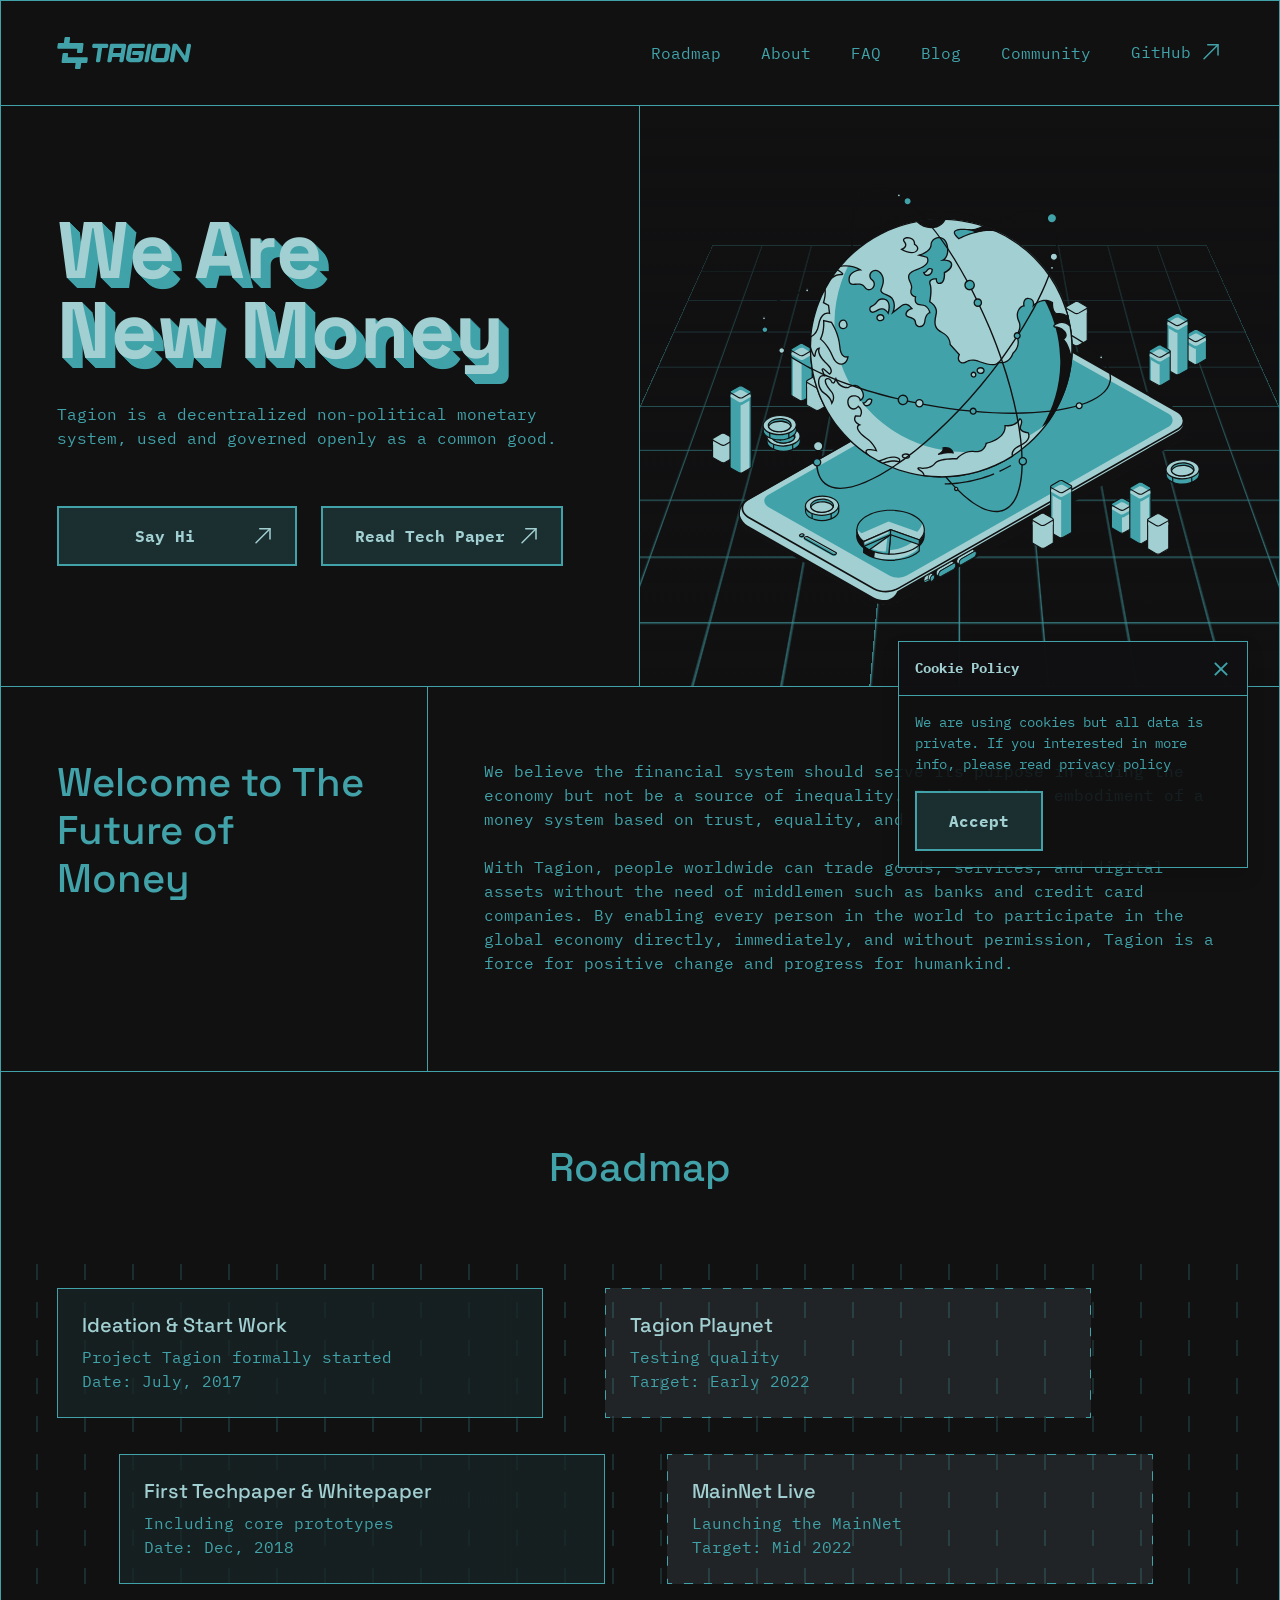
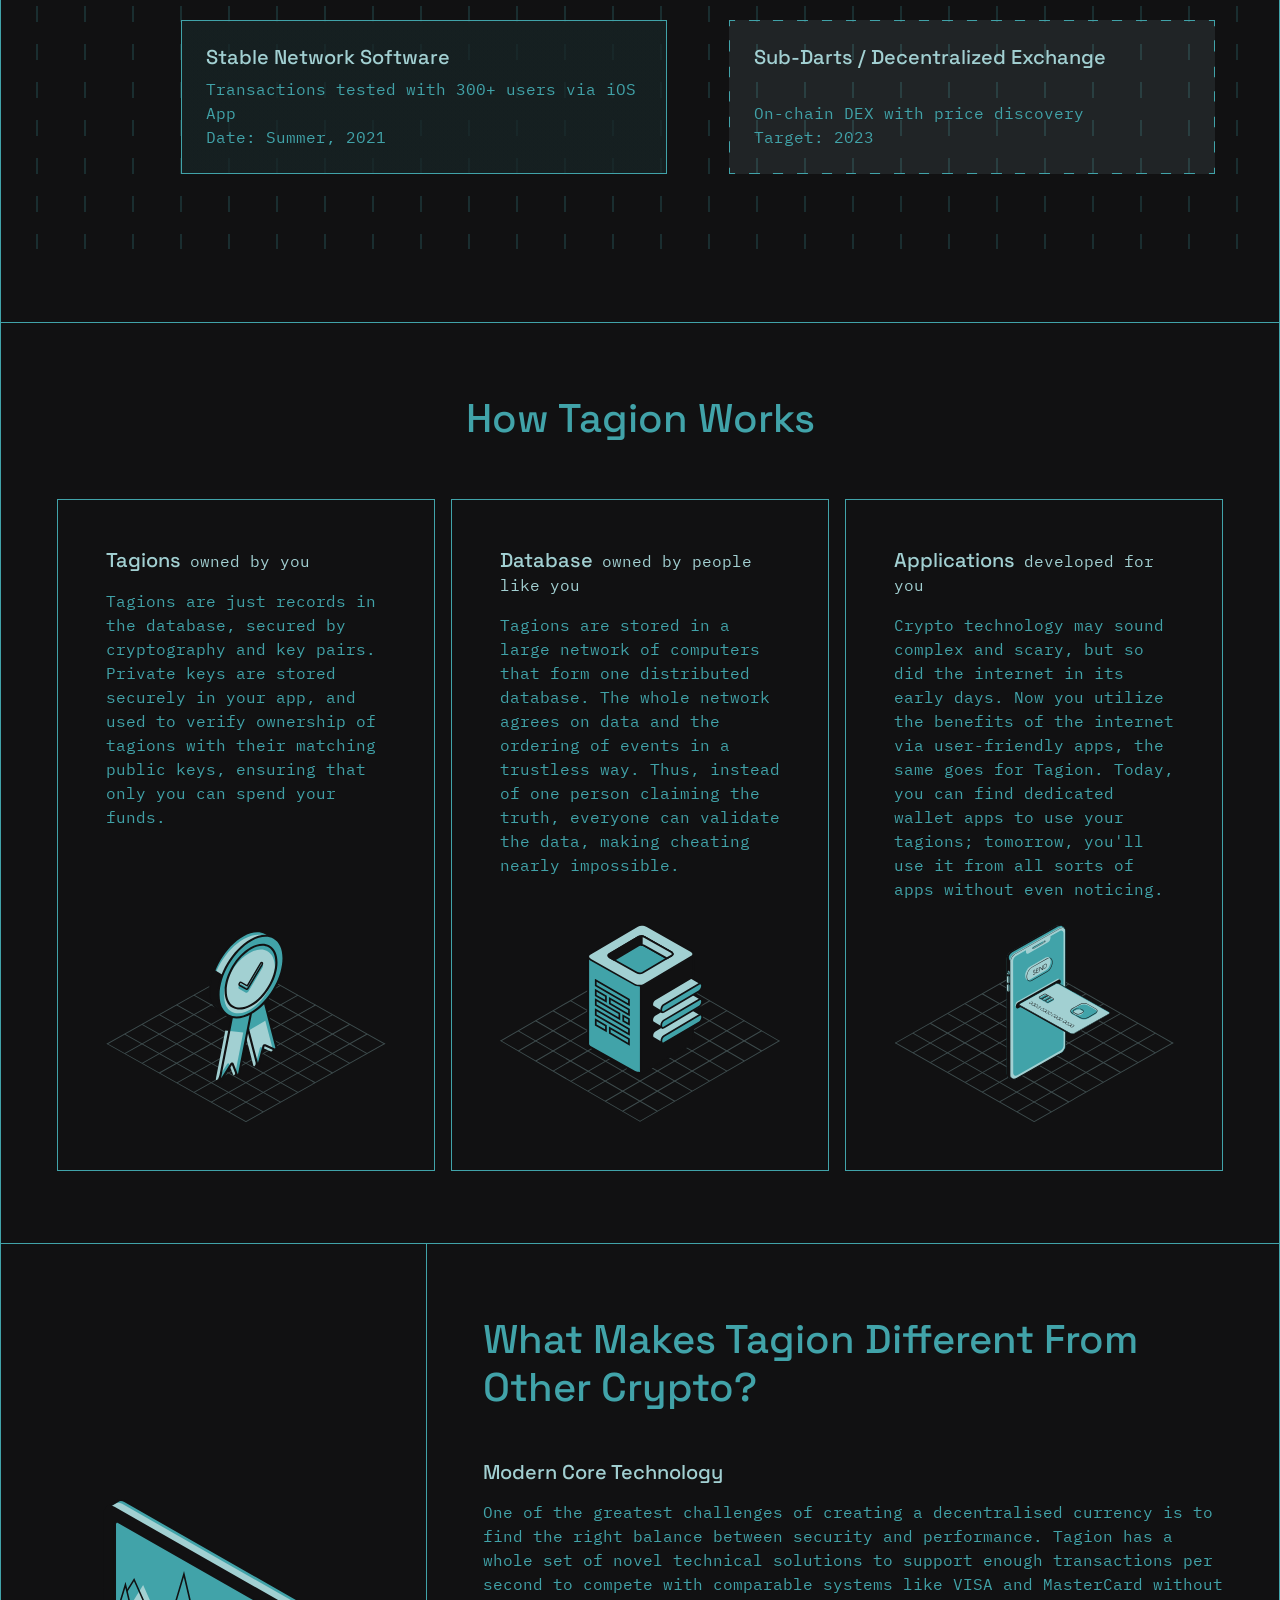
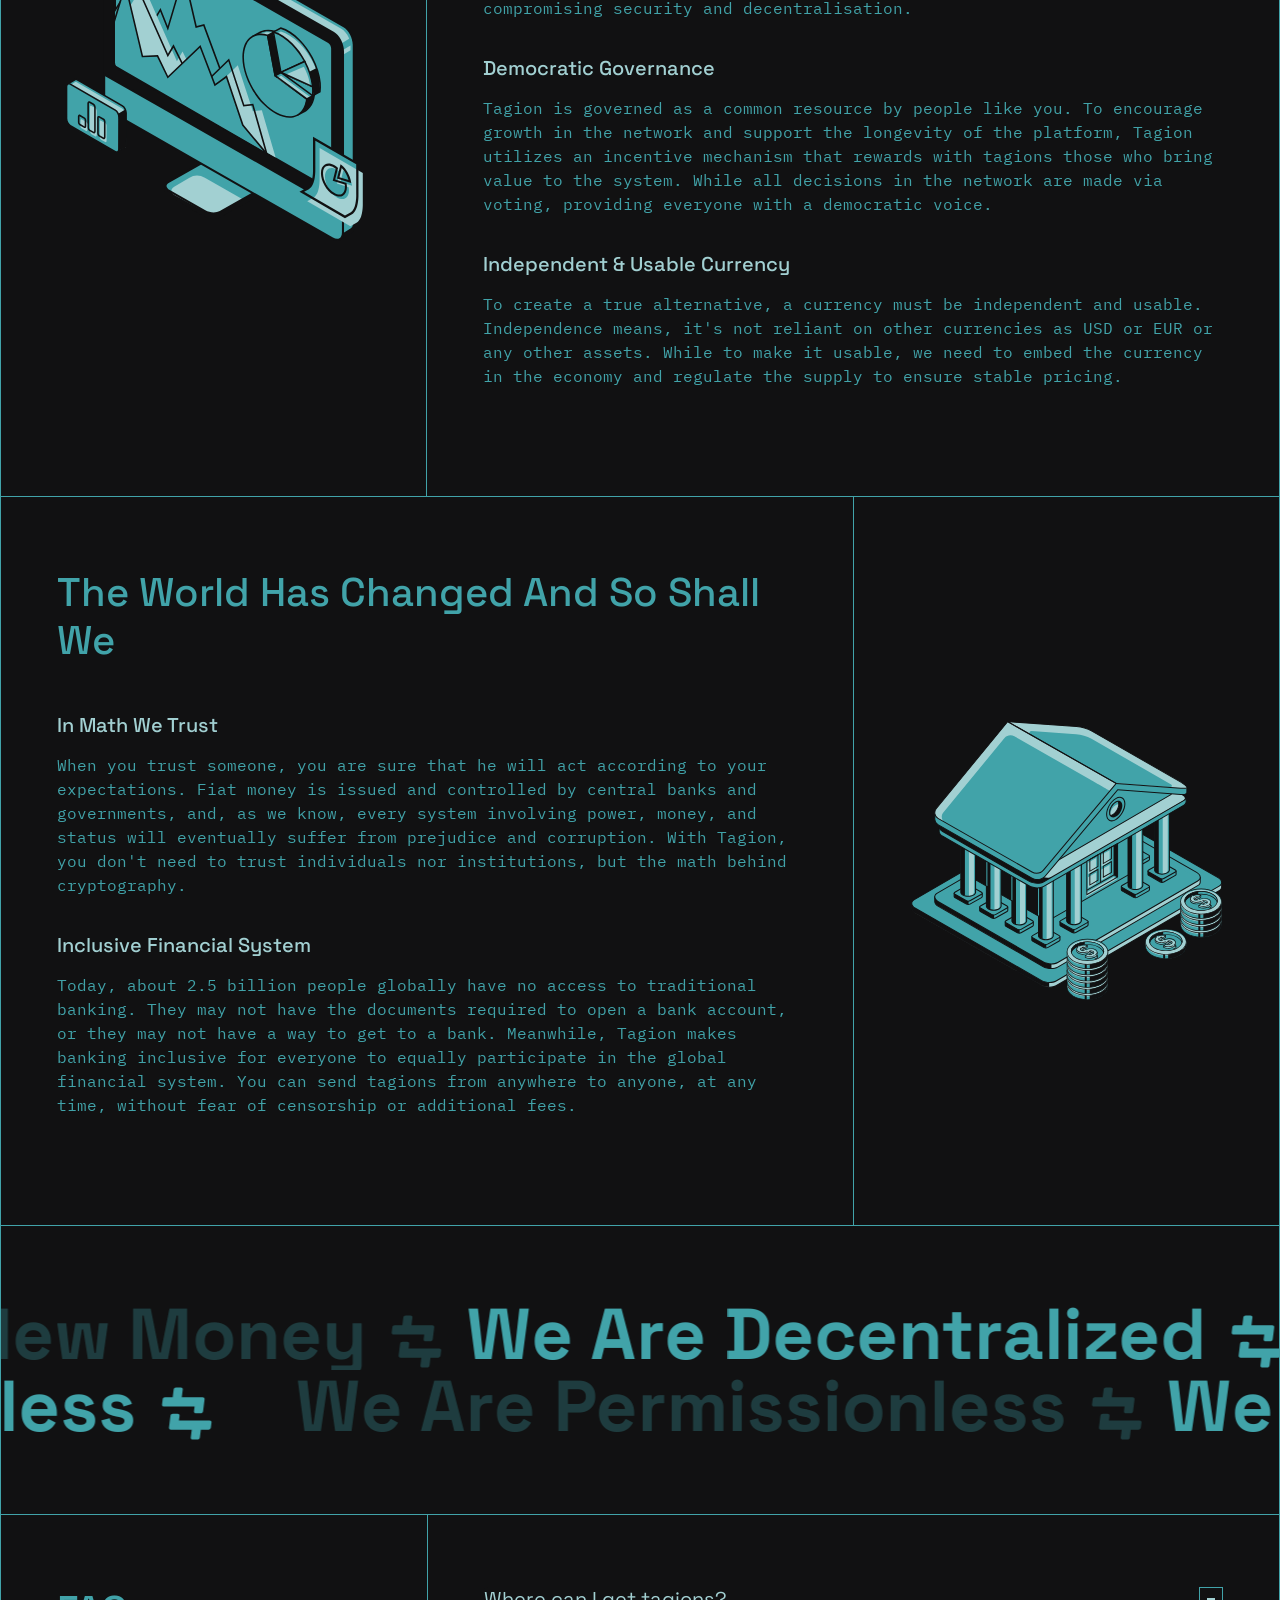
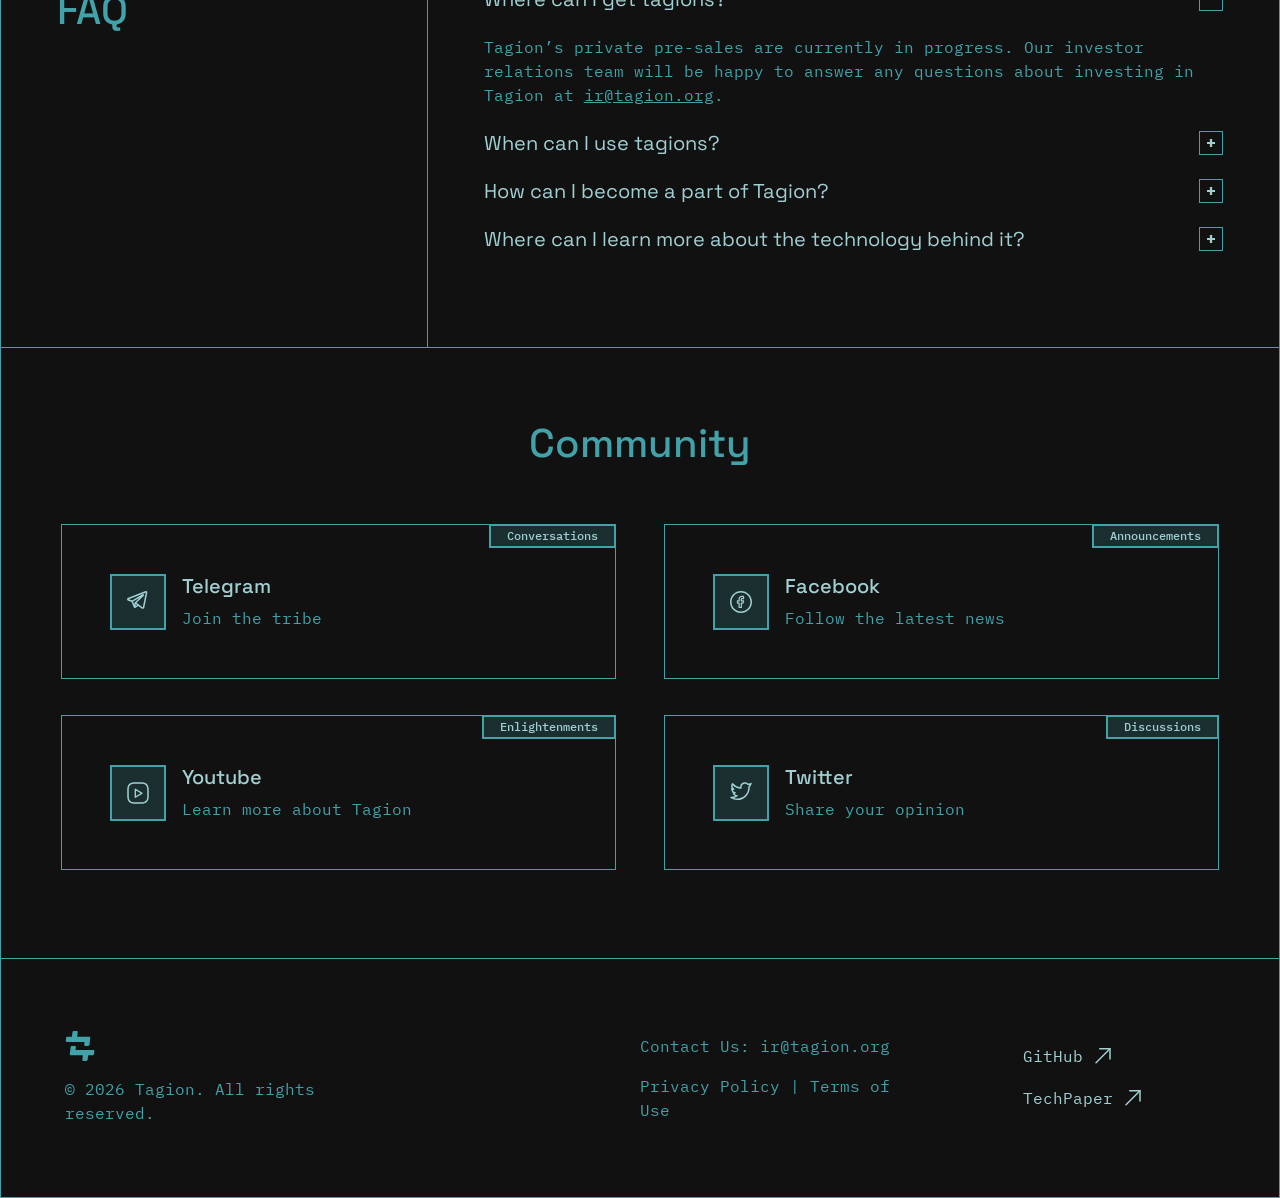
==== index.html @ bcb228c1 "Update from https://github.com/tagion/tagion.github.io/commit/4e1f845014f68c7692bc8d2ecfca20712d6c63" ====
<!DOCTYPE html><html lang="en"><head><meta charSet="utf-8"/><meta name="viewport" content="width=device-width"/><title>Tagion: the independent money system</title><meta name="description" content="Welcome to the future of money with Tagion - the monetary system, allowing you to participate in the global economy directly, immediately, and without special permission. This money system is decentralized, fast, non-political, and stable. Join Tagion to trade goods, services, and digital assets without the limitation of banks and credit card companies."/><meta property="og:title" content="Tagion: the independent money system"/><meta property="og:description" content="Welcome to the future of money with Tagion - the monetary system, allowing you to participate in the global economy directly, immediately, and without special permission. This money system is decentralized, fast, non-political, and stable. Join Tagion to trade goods, services, and digital assets without the limitation of banks and credit card companies."/><meta property="viewport" content="width=device-width, initial-scale=1"/><meta property="robots" content="index, follow"/><meta property="charSet" content="UTF-8"/><meta name="robots" content="index,follow"/><meta property="og:url" content="https://tagion.org"/><meta property="og:type" content="website"/><meta property="og:locale" content="en"/><meta property="og:site_name" content="Tagion"/><link rel="canonical" href="https://tagion.org"/><meta property="keywords" content="tagion, tagions, money, monetary system, decentralized, independent, community, economy, global, worldwide, non-political, common goods, fast, future, openly governed"/><meta property="author" content="Tagion"/><link rel="shortcut icon" href="/favicon.svg"/><link rel="apple-touch-icon" href="/apple-touch-icon.png"/><link rel="apple-touch-icon" sizes="57x57" href="/apple-touch-icon-57x57.png"/><link rel="apple-touch-icon" sizes="72x72" href="/apple-touch-icon-72x72.png"/><link rel="apple-touch-icon" sizes="76x76" href="/apple-touch-icon-76x76.png"/><link rel="apple-touch-icon" sizes="114x114" href="/apple-touch-icon-114x114.png"/><link rel="apple-touch-icon" sizes="120x120" href="/apple-touch-icon-120x120.png"/><link rel="apple-touch-icon" sizes="144x144" href="/apple-touch-icon-144x144.png"/><link rel="apple-touch-icon" sizes="152x152" href="/apple-touch-icon-152x152.png"/><link rel="apple-touch-icon" sizes="180x180" href="/apple-touch-icon-180x180.png"/><meta name="next-head-count" content="27"/><script src="https://cdn.usefathom.com/script.js" data-site="PXTICOGF" defer=""></script><link rel="preload" href="/_next/static/css/6ea706a3b9551c07.css" as="style"/><link rel="stylesheet" href="/_next/static/css/6ea706a3b9551c07.css" data-n-g=""/><noscript data-n-css=""></noscript><script defer="" nomodule="" src="/_next/static/chunks/polyfills-0d1b80a048d4787e.js"></script><script src="/_next/static/chunks/webpack-14e4ab9055e289e1.js" defer=""></script><script src="/_next/static/chunks/framework-5f4595e5518b5600.js" defer=""></script><script src="/_next/static/chunks/main-6255d92248f7f21e.js" defer=""></script><script src="/_next/static/chunks/pages/_app-a615e0106aaab48b.js" defer=""></script><script src="/_next/static/chunks/pages/index-327e7008f9632e23.js" defer=""></script><script src="/_next/static/zxliy7THdp3Iggrxg_-l_/_buildManifest.js" defer=""></script><script src="/_next/static/zxliy7THdp3Iggrxg_-l_/_ssgManifest.js" defer=""></script><style data-styled="" data-styled-version="5.3.5">.cGCnsG{-webkit-text-decoration:none;text-decoration:none;cursor:pointer;color:#41a3a9;-webkit-transition:color 0.25s ease;transition:color 0.25s ease;}/*!sc*/
.cGCnsG svg{-webkit-transition:color 0.2s ease;transition:color 0.2s ease;}/*!sc*/
.cGCnsG:hover{color:#A2D0D2;}/*!sc*/
.cGCnsG:hover svg{color:#DCFDFF;}/*!sc*/
.gxVfJM{-webkit-text-decoration:none;text-decoration:none;cursor:pointer;color:#A2D0D2;-webkit-transition:color 0.25s ease;transition:color 0.25s ease;}/*!sc*/
.gxVfJM svg{-webkit-transition:color 0.2s ease;transition:color 0.2s ease;}/*!sc*/
.gxVfJM:hover{color:#DCFDFF;}/*!sc*/
.gxVfJM:hover svg{color:#DCFDFF;}/*!sc*/
data-styled.g1[id="Link-sc-raa0i4-0"]{content:"cGCnsG,gxVfJM,"}/*!sc*/
.fyYaao{width:3.5rem;height:3.5rem;border:2px solid #41a3a9;background:linear-gradient(0deg,rgba(65,163,169,0.2),rgba(65,163,169,0.2)),linear-gradient(0deg,#111112,#111112);-webkit-flex-shrink:0;-ms-flex-negative:0;flex-shrink:0;}/*!sc*/
.fyYaao svg{width:22px;height:22px;position:absolute;top:50%;left:50%;-webkit-transform:translateX(-50%) translateY(-50%);-ms-transform:translateX(-50%) translateY(-50%);transform:translateX(-50%) translateY(-50%);}/*!sc*/
data-styled.g2[id="Container-sc-cfbvxg-0"]{content:"fyYaao,"}/*!sc*/
.jDhhKa{padding-right:3.5rem;}/*!sc*/
data-styled.g4[id="Button-sc-1h0b0el-0"]{content:"jDhhKa,"}/*!sc*/
.csIWgB{position:absolute;top:50%;right:20px;-webkit-transform:translateY(-50%);-ms-transform:translateY(-50%);transform:translateY(-50%);}/*!sc*/
data-styled.g5[id="Icon-sc-1h0b0el-1"]{content:"csIWgB,"}/*!sc*/
.bSRkJE{width:auto;height:32px;}/*!sc*/
.bSRkJE svg{width:135px;height:32px;}/*!sc*/
@media (min-width:1024px){.bSRkJE{width:auto height:40px;}}/*!sc*/
data-styled.g6[id="Container-sc-znw1nx-0"]{content:"bSRkJE,"}/*!sc*/
.OqSnT{border-image:url([data-uri]) 3 / 1px round;background:rgba(162,208,210,0.1);}/*!sc*/
data-styled.g7[id="Card-sc-ybq107-0"]{content:"hxlecB,OqSnT,"}/*!sc*/
.hihLPv{background:transparent;}/*!sc*/
.hihLPv:hover{background:rgba(162,208,210,0.1);}/*!sc*/
data-styled.g8[id="FeatureCard-sc-1aap8i-0"]{content:"hihLPv,"}/*!sc*/
.gxMDGh h4{display:inline;}/*!sc*/
.gxMDGh mark{font-weight:400;margin-left:6px;}/*!sc*/
data-styled.g9[id="TextContainer-sc-1aap8i-1"]{content:"gxMDGh,"}/*!sc*/
.eOnEGy{-webkit-flex:1 0 auto;-ms-flex:1 0 auto;flex:1 0 auto;}/*!sc*/
data-styled.g10[id="Content-sc-1aap8i-2"]{content:"eOnEGy,"}/*!sc*/
.jOEESd{background:transparent;height:105px;}/*!sc*/
@media (min-width:1024px){.jOEESd{height:155px;}}/*!sc*/
data-styled.g13[id="Card-sc-1e62e6d-0"]{content:"jOEESd,"}/*!sc*/
.deNjJo:hover .card{background:rgba(162,208,210,0.1);}/*!sc*/
data-styled.g14[id="Link-sc-1e62e6d-1"]{content:"deNjJo,"}/*!sc*/
.eRWiaF{position:absolute;top:-1px;right:-1px;}/*!sc*/
data-styled.g15[id="Badge-sc-1e62e6d-2"]{content:"eRWiaF,"}/*!sc*/
.lgDEXa{float:right;}/*!sc*/
data-styled.g16[id="TextContainer-sc-1e62e6d-3"]{content:"lgDEXa,"}/*!sc*/
.GJGkf{width:18px;height:14px;-webkit-transition:.5s ease;transition:.5s ease;cursor:pointer;}/*!sc*/
.GJGkf.opened span:nth-child(1){top:6px;-webkit-transform:rotate(135deg);-ms-transform:rotate(135deg);transform:rotate(135deg);}/*!sc*/
.GJGkf.opened span:nth-child(2){opacity:0;left:-30px;}/*!sc*/
.GJGkf.opened span:nth-child(3){top:6px;-webkit-transform:rotate(-135deg);-ms-transform:rotate(-135deg);transform:rotate(-135deg);}/*!sc*/
.GJGkf span{position:absolute;display:block;width:100%;height:2px;background:#41a3a9;border-radius:2px;opacity:1;left:0;-webkit-transition:.25s ease;transition:.25s ease;}/*!sc*/
.GJGkf span:nth-child(1){top:0;}/*!sc*/
.GJGkf span:nth-child(2){top:6px;}/*!sc*/
.GJGkf span:nth-child(3){top:12px;}/*!sc*/
data-styled.g17[id="Burger-sc-1l9e055-0"]{content:"GJGkf,"}/*!sc*/
.jSjHsd{width:100%;height:auto;position:relative;display:-webkit-box;display:-webkit-flex;display:-ms-flexbox;display:flex;-webkit-box-pack:center;-webkit-justify-content:center;-ms-flex-pack:center;justify-content:center;-webkit-align-items:center;-webkit-box-align:center;-ms-flex-align:center;align-items:center;overflow:hidden;}/*!sc*/
.jSjHsd img{width:auto;height:auto;min-width:100%;min-height:100%;}/*!sc*/
data-styled.g18[id="Container-sc-3qzi82-0"]{content:"jSjHsd,"}/*!sc*/
.fplpcB{background:url('/images/phone-planet.svg') no-repeat 50% 50% / cover;width:100%;height:100%;top:0;left:0;position:absolute;}/*!sc*/
.fplpcB:nth-child(n + 2){opacity:0;-webkit-animation-duration:4s;animation-duration:4s;-webkit-animation-delay:2s;animation-delay:2s;-webkit-animation-timing-function:linear;animation-timing-function:linear;-webkit-animation-iteration-count:infinite;animation-iteration-count:infinite;}/*!sc*/
.fplpcB:nth-child(2){background-color:transparent;background-blend-mode:normal;-webkit-animation-name:glitch-anim-2;animation-name:glitch-anim-2;}/*!sc*/
.fplpcB:nth-child(2){background-color:transparent;background-blend-mode:normal;-webkit-animation-name:glitch-anim-3;animation-name:glitch-anim-3;}/*!sc*/
.fplpcB:nth-child(4){background-color:transparent;background-blend-mode:normal;-webkit-animation-name:glitch-anim-4;animation-name:glitch-anim-4;}/*!sc*/
.fplpcB:nth-child(5){background-color:#111112;background-blend-mode:overlay;-webkit-animation-name:glitch-anim-flash;animation-name:glitch-anim-flash;}/*!sc*/
@-webkit-keyframes glitch-anim-flash{0%,5%{opacity:0.2;-webkit-transform:translate3d(10px,100vh,0);-ms-transform:translate3d(10px,100vh,0);transform:translate3d(10px,100vh,0);}5.5%,100%{opacity:0;-webkit-transform:translate3d(0,0,0);-ms-transform:translate3d(0,0,0);transform:translate3d(0,0,0);}}/*!sc*/
@keyframes glitch-anim-flash{0%,5%{opacity:0.2;-webkit-transform:translate3d(10px,100vh,0);-ms-transform:translate3d(10px,100vh,0);transform:translate3d(10px,100vh,0);}5.5%,100%{opacity:0;-webkit-transform:translate3d(0,0,0);-ms-transform:translate3d(0,0,0);transform:translate3d(0,0,0);}}/*!sc*/
@-webkit-keyframes glitch-anim-2{0%{opacity:1;-webkit-transform:translate3d(10px,0,0);-ms-transform:translate3d(10px,0,0);transform:translate3d(10px,0,0);-webkit-clip-path:polygon(0 2%,100% 2%,100% 5%,0 5%);-webkit-clip-path:polygon(0 2%,100% 2%,100% 5%,0 5%);clip-path:polygon(0 2%,100% 2%,100% 5%,0 5%);}2%{-webkit-clip-path:polygon(0 15%,100% 15%,100% 15%,0 15%);-webkit-clip-path:polygon(0 15%,100% 15%,100% 15%,0 15%);clip-path:polygon(0 15%,100% 15%,100% 15%,0 15%);}4%{-webkit-clip-path:polygon(0 10%,100% 10%,100% 20%,0 20%);-webkit-clip-path:polygon(0 10%,100% 10%,100% 20%,0 20%);clip-path:polygon(0 10%,100% 10%,100% 20%,0 20%);}6%{-webkit-clip-path:polygon(0 1%,100% 1%,100% 2%,0 2%);-webkit-clip-path:polygon(0 1%,100% 1%,100% 2%,0 2%);clip-path:polygon(0 1%,100% 1%,100% 2%,0 2%);}8%{-webkit-clip-path:polygon(0 33%,100% 33%,100% 33%,0 33%);-webkit-clip-path:polygon(0 33%,100% 33%,100% 33%,0 33%);clip-path:polygon(0 33%,100% 33%,100% 33%,0 33%);}10%{-webkit-clip-path:polygon(0 44%,100% 44%,100% 44%,0 44%);-webkit-clip-path:polygon(0 44%,100% 44%,100% 44%,0 44%);clip-path:polygon(0 44%,100% 44%,100% 44%,0 44%);}12%{-webkit-clip-path:polygon(0 50%,100% 50%,100% 20%,0 20%);-webkit-clip-path:polygon(0 50%,100% 50%,100% 20%,0 20%);clip-path:polygon(0 50%,100% 50%,100% 20%,0 20%);}14%{-webkit-clip-path:polygon(0 70%,100% 70%,100% 70%,0 70%);-webkit-clip-path:polygon(0 70%,100% 70%,100% 70%,0 70%);clip-path:polygon(0 70%,100% 70%,100% 70%,0 70%);}16%{-webkit-clip-path:polygon(0 80%,100% 80%,100% 80%,0 80%);-webkit-clip-path:polygon(0 80%,100% 80%,100% 80%,0 80%);clip-path:polygon(0 80%,100% 80%,100% 80%,0 80%);}18%{-webkit-clip-path:polygon(0 50%,100% 50%,100% 55%,0 55%);-webkit-clip-path:polygon(0 50%,100% 50%,100% 55%,0 55%);clip-path:polygon(0 50%,100% 50%,100% 55%,0 55%);}20%{-webkit-clip-path:polygon(0 70%,100% 70%,100% 80%,0 80%);-webkit-clip-path:polygon(0 70%,100% 70%,100% 80%,0 80%);clip-path:polygon(0 70%,100% 70%,100% 80%,0 80%);}21.9%{opacity:1;-webkit-transform:translate3d(10px,0,0);-ms-transform:translate3d(10px,0,0);transform:translate3d(10px,0,0);}22%,100%{opacity:0;-webkit-transform:translate3d(0,0,0);-ms-transform:translate3d(0,0,0);transform:translate3d(0,0,0);-webkit-clip-path:polygon(0 0,0 0,0 0,0 0);-webkit-clip-path:polygon(0 0,0 0,0 0,0 0);clip-path:polygon(0 0,0 0,0 0,0 0);}}/*!sc*/
@keyframes glitch-anim-2{0%{opacity:1;-webkit-transform:translate3d(10px,0,0);-ms-transform:translate3d(10px,0,0);transform:translate3d(10px,0,0);-webkit-clip-path:polygon(0 2%,100% 2%,100% 5%,0 5%);-webkit-clip-path:polygon(0 2%,100% 2%,100% 5%,0 5%);clip-path:polygon(0 2%,100% 2%,100% 5%,0 5%);}2%{-webkit-clip-path:polygon(0 15%,100% 15%,100% 15%,0 15%);-webkit-clip-path:polygon(0 15%,100% 15%,100% 15%,0 15%);clip-path:polygon(0 15%,100% 15%,100% 15%,0 15%);}4%{-webkit-clip-path:polygon(0 10%,100% 10%,100% 20%,0 20%);-webkit-clip-path:polygon(0 10%,100% 10%,100% 20%,0 20%);clip-path:polygon(0 10%,100% 10%,100% 20%,0 20%);}6%{-webkit-clip-path:polygon(0 1%,100% 1%,100% 2%,0 2%);-webkit-clip-path:polygon(0 1%,100% 1%,100% 2%,0 2%);clip-path:polygon(0 1%,100% 1%,100% 2%,0 2%);}8%{-webkit-clip-path:polygon(0 33%,100% 33%,100% 33%,0 33%);-webkit-clip-path:polygon(0 33%,100% 33%,100% 33%,0 33%);clip-path:polygon(0 33%,100% 33%,100% 33%,0 33%);}10%{-webkit-clip-path:polygon(0 44%,100% 44%,100% 44%,0 44%);-webkit-clip-path:polygon(0 44%,100% 44%,100% 44%,0 44%);clip-path:polygon(0 44%,100% 44%,100% 44%,0 44%);}12%{-webkit-clip-path:polygon(0 50%,100% 50%,100% 20%,0 20%);-webkit-clip-path:polygon(0 50%,100% 50%,100% 20%,0 20%);clip-path:polygon(0 50%,100% 50%,100% 20%,0 20%);}14%{-webkit-clip-path:polygon(0 70%,100% 70%,100% 70%,0 70%);-webkit-clip-path:polygon(0 70%,100% 70%,100% 70%,0 70%);clip-path:polygon(0 70%,100% 70%,100% 70%,0 70%);}16%{-webkit-clip-path:polygon(0 80%,100% 80%,100% 80%,0 80%);-webkit-clip-path:polygon(0 80%,100% 80%,100% 80%,0 80%);clip-path:polygon(0 80%,100% 80%,100% 80%,0 80%);}18%{-webkit-clip-path:polygon(0 50%,100% 50%,100% 55%,0 55%);-webkit-clip-path:polygon(0 50%,100% 50%,100% 55%,0 55%);clip-path:polygon(0 50%,100% 50%,100% 55%,0 55%);}20%{-webkit-clip-path:polygon(0 70%,100% 70%,100% 80%,0 80%);-webkit-clip-path:polygon(0 70%,100% 70%,100% 80%,0 80%);clip-path:polygon(0 70%,100% 70%,100% 80%,0 80%);}21.9%{opacity:1;-webkit-transform:translate3d(10px,0,0);-ms-transform:translate3d(10px,0,0);transform:translate3d(10px,0,0);}22%,100%{opacity:0;-webkit-transform:translate3d(0,0,0);-ms-transform:translate3d(0,0,0);transform:translate3d(0,0,0);-webkit-clip-path:polygon(0 0,0 0,0 0,0 0);-webkit-clip-path:polygon(0 0,0 0,0 0,0 0);clip-path:polygon(0 0,0 0,0 0,0 0);}}/*!sc*/
@-webkit-keyframes glitch-anim-3{0%{opacity:1;-webkit-transform:translate3d(calc(-1 * 10px),0,0);-ms-transform:translate3d(calc(-1 * 10px),0,0);transform:translate3d(calc(-1 * 10px),0,0);-webkit-clip-path:polygon(0 25%,100% 25%,100% 30%,0 30%);-webkit-clip-path:polygon(0 25%,100% 25%,100% 30%,0 30%);clip-path:polygon(0 25%,100% 25%,100% 30%,0 30%);}3%{-webkit-clip-path:polygon(0 3%,100% 3%,100% 3%,0 3%);-webkit-clip-path:polygon(0 3%,100% 3%,100% 3%,0 3%);clip-path:polygon(0 3%,100% 3%,100% 3%,0 3%);}5%{-webkit-clip-path:polygon(0 5%,100% 5%,100% 20%,0 20%);-webkit-clip-path:polygon(0 5%,100% 5%,100% 20%,0 20%);clip-path:polygon(0 5%,100% 5%,100% 20%,0 20%);}7%{-webkit-clip-path:polygon(0 20%,100% 20%,100% 20%,0 20%);-webkit-clip-path:polygon(0 20%,100% 20%,100% 20%,0 20%);clip-path:polygon(0 20%,100% 20%,100% 20%,0 20%);}9%{-webkit-clip-path:polygon(0 40%,100% 40%,100% 40%,0 40%);-webkit-clip-path:polygon(0 40%,100% 40%,100% 40%,0 40%);clip-path:polygon(0 40%,100% 40%,100% 40%,0 40%);}11%{-webkit-clip-path:polygon(0 52%,100% 52%,100% 59%,0 59%);-webkit-clip-path:polygon(0 52%,100% 52%,100% 59%,0 59%);clip-path:polygon(0 52%,100% 52%,100% 59%,0 59%);}13%{-webkit-clip-path:polygon(0 60%,100% 60%,100% 60%,0 60%);-webkit-clip-path:polygon(0 60%,100% 60%,100% 60%,0 60%);clip-path:polygon(0 60%,100% 60%,100% 60%,0 60%);}15%{-webkit-clip-path:polygon(0 75%,100% 75%,100% 75%,0 75%);-webkit-clip-path:polygon(0 75%,100% 75%,100% 75%,0 75%);clip-path:polygon(0 75%,100% 75%,100% 75%,0 75%);}17%{-webkit-clip-path:polygon(0 65%,100% 65%,100% 40%,0 40%);-webkit-clip-path:polygon(0 65%,100% 65%,100% 40%,0 40%);clip-path:polygon(0 65%,100% 65%,100% 40%,0 40%);}19%{-webkit-clip-path:polygon(0 45%,100% 45%,100% 50%,0 50%);-webkit-clip-path:polygon(0 45%,100% 45%,100% 50%,0 50%);clip-path:polygon(0 45%,100% 45%,100% 50%,0 50%);}20%{-webkit-clip-path:polygon(0 14%,100% 14%,100% 33%,0 33%);-webkit-clip-path:polygon(0 14%,100% 14%,100% 33%,0 33%);clip-path:polygon(0 14%,100% 14%,100% 33%,0 33%);}21.9%{opacity:1;-webkit-transform:translate3d(calc(-1 * 10px),0,0);-ms-transform:translate3d(calc(-1 * 10px),0,0);transform:translate3d(calc(-1 * 10px),0,0);}22%,100%{opacity:0;-webkit-transform:translate3d(0,0,0);-ms-transform:translate3d(0,0,0);transform:translate3d(0,0,0);-webkit-clip-path:polygon(0 0,0 0,0 0,0 0);-webkit-clip-path:polygon(0 0,0 0,0 0,0 0);clip-path:polygon(0 0,0 0,0 0,0 0);}}/*!sc*/
@keyframes glitch-anim-3{0%{opacity:1;-webkit-transform:translate3d(calc(-1 * 10px),0,0);-ms-transform:translate3d(calc(-1 * 10px),0,0);transform:translate3d(calc(-1 * 10px),0,0);-webkit-clip-path:polygon(0 25%,100% 25%,100% 30%,0 30%);-webkit-clip-path:polygon(0 25%,100% 25%,100% 30%,0 30%);clip-path:polygon(0 25%,100% 25%,100% 30%,0 30%);}3%{-webkit-clip-path:polygon(0 3%,100% 3%,100% 3%,0 3%);-webkit-clip-path:polygon(0 3%,100% 3%,100% 3%,0 3%);clip-path:polygon(0 3%,100% 3%,100% 3%,0 3%);}5%{-webkit-clip-path:polygon(0 5%,100% 5%,100% 20%,0 20%);-webkit-clip-path:polygon(0 5%,100% 5%,100% 20%,0 20%);clip-path:polygon(0 5%,100% 5%,100% 20%,0 20%);}7%{-webkit-clip-path:polygon(0 20%,100% 20%,100% 20%,0 20%);-webkit-clip-path:polygon(0 20%,100% 20%,100% 20%,0 20%);clip-path:polygon(0 20%,100% 20%,100% 20%,0 20%);}9%{-webkit-clip-path:polygon(0 40%,100% 40%,100% 40%,0 40%);-webkit-clip-path:polygon(0 40%,100% 40%,100% 40%,0 40%);clip-path:polygon(0 40%,100% 40%,100% 40%,0 40%);}11%{-webkit-clip-path:polygon(0 52%,100% 52%,100% 59%,0 59%);-webkit-clip-path:polygon(0 52%,100% 52%,100% 59%,0 59%);clip-path:polygon(0 52%,100% 52%,100% 59%,0 59%);}13%{-webkit-clip-path:polygon(0 60%,100% 60%,100% 60%,0 60%);-webkit-clip-path:polygon(0 60%,100% 60%,100% 60%,0 60%);clip-path:polygon(0 60%,100% 60%,100% 60%,0 60%);}15%{-webkit-clip-path:polygon(0 75%,100% 75%,100% 75%,0 75%);-webkit-clip-path:polygon(0 75%,100% 75%,100% 75%,0 75%);clip-path:polygon(0 75%,100% 75%,100% 75%,0 75%);}17%{-webkit-clip-path:polygon(0 65%,100% 65%,100% 40%,0 40%);-webkit-clip-path:polygon(0 65%,100% 65%,100% 40%,0 40%);clip-path:polygon(0 65%,100% 65%,100% 40%,0 40%);}19%{-webkit-clip-path:polygon(0 45%,100% 45%,100% 50%,0 50%);-webkit-clip-path:polygon(0 45%,100% 45%,100% 50%,0 50%);clip-path:polygon(0 45%,100% 45%,100% 50%,0 50%);}20%{-webkit-clip-path:polygon(0 14%,100% 14%,100% 33%,0 33%);-webkit-clip-path:polygon(0 14%,100% 14%,100% 33%,0 33%);clip-path:polygon(0 14%,100% 14%,100% 33%,0 33%);}21.9%{opacity:1;-webkit-transform:translate3d(calc(-1 * 10px),0,0);-ms-transform:translate3d(calc(-1 * 10px),0,0);transform:translate3d(calc(-1 * 10px),0,0);}22%,100%{opacity:0;-webkit-transform:translate3d(0,0,0);-ms-transform:translate3d(0,0,0);transform:translate3d(0,0,0);-webkit-clip-path:polygon(0 0,0 0,0 0,0 0);-webkit-clip-path:polygon(0 0,0 0,0 0,0 0);clip-path:polygon(0 0,0 0,0 0,0 0);}}/*!sc*/
@-webkit-keyframes glitch-anim-4{0%{opacity:1;-webkit-transform:translate3d(0,calc(-1 * 5px),0) scale3d(-1,-1,1);-ms-transform:translate3d(0,calc(-1 * 5px),0) scale3d(-1,-1,1);transform:translate3d(0,calc(-1 * 5px),0) scale3d(-1,-1,1);-webkit-clip-path:polygon(0 1%,100% 1%,100% 3%,0 3%);-webkit-clip-path:polygon(0 1%,100% 1%,100% 3%,0 3%);clip-path:polygon(0 1%,100% 1%,100% 3%,0 3%);}1.5%{-webkit-clip-path:polygon(0 10%,100% 10%,100% 9%,0 9%);-webkit-clip-path:polygon(0 10%,100% 10%,100% 9%,0 9%);clip-path:polygon(0 10%,100% 10%,100% 9%,0 9%);}2%{-webkit-clip-path:polygon(0 5%,100% 5%,100% 6%,0 6%);-webkit-clip-path:polygon(0 5%,100% 5%,100% 6%,0 6%);clip-path:polygon(0 5%,100% 5%,100% 6%,0 6%);}2.5%{-webkit-clip-path:polygon(0 20%,100% 20%,100% 20%,0 20%);-webkit-clip-path:polygon(0 20%,100% 20%,100% 20%,0 20%);clip-path:polygon(0 20%,100% 20%,100% 20%,0 20%);}3%{-webkit-clip-path:polygon(0 10%,100% 10%,100% 10%,0 10%);-webkit-clip-path:polygon(0 10%,100% 10%,100% 10%,0 10%);clip-path:polygon(0 10%,100% 10%,100% 10%,0 10%);}5%{-webkit-clip-path:polygon(0 30%,100% 30%,100% 25%,0 25%);-webkit-clip-path:polygon(0 30%,100% 30%,100% 25%,0 25%);clip-path:polygon(0 30%,100% 30%,100% 25%,0 25%);}5.5%{-webkit-clip-path:polygon(0 15%,100% 15%,100% 16%,0 16%);-webkit-clip-path:polygon(0 15%,100% 15%,100% 16%,0 16%);clip-path:polygon(0 15%,100% 15%,100% 16%,0 16%);}7%{-webkit-clip-path:polygon(0 40%,100% 40%,100% 39%,0 39%);-webkit-clip-path:polygon(0 40%,100% 40%,100% 39%,0 39%);clip-path:polygon(0 40%,100% 40%,100% 39%,0 39%);}8%{-webkit-clip-path:polygon(0 20%,100% 20%,100% 21%,0 21%);-webkit-clip-path:polygon(0 20%,100% 20%,100% 21%,0 21%);clip-path:polygon(0 20%,100% 20%,100% 21%,0 21%);}9%{-webkit-clip-path:polygon(0 60%,100% 60%,100% 55%,0 55%);-webkit-clip-path:polygon(0 60%,100% 60%,100% 55%,0 55%);clip-path:polygon(0 60%,100% 60%,100% 55%,0 55%);}10.5%{-webkit-clip-path:polygon(0 30%,100% 30%,100% 31%,0 31%);-webkit-clip-path:polygon(0 30%,100% 30%,100% 31%,0 31%);clip-path:polygon(0 30%,100% 30%,100% 31%,0 31%);}11%{-webkit-clip-path:polygon(0 70%,100% 70%,100% 69%,0 69%);-webkit-clip-path:polygon(0 70%,100% 70%,100% 69%,0 69%);clip-path:polygon(0 70%,100% 70%,100% 69%,0 69%);}13%{-webkit-clip-path:polygon(0 40%,100% 40%,100% 41%,0 41%);-webkit-clip-path:polygon(0 40%,100% 40%,100% 41%,0 41%);clip-path:polygon(0 40%,100% 40%,100% 41%,0 41%);}14%{-webkit-clip-path:polygon(0 80%,100% 80%,100% 75%,0 75%);-webkit-clip-path:polygon(0 80%,100% 80%,100% 75%,0 75%);clip-path:polygon(0 80%,100% 80%,100% 75%,0 75%);}14.5%{-webkit-clip-path:polygon(0 50%,100% 50%,100% 51%,0 51%);-webkit-clip-path:polygon(0 50%,100% 50%,100% 51%,0 51%);clip-path:polygon(0 50%,100% 50%,100% 51%,0 51%);}15%{-webkit-clip-path:polygon(0 90%,100% 90%,100% 90%,0 90%);-webkit-clip-path:polygon(0 90%,100% 90%,100% 90%,0 90%);clip-path:polygon(0 90%,100% 90%,100% 90%,0 90%);}16%{-webkit-clip-path:polygon(0 60%,100% 60%,100% 60%,0 60%);-webkit-clip-path:polygon(0 60%,100% 60%,100% 60%,0 60%);clip-path:polygon(0 60%,100% 60%,100% 60%,0 60%);}18%{-webkit-clip-path:polygon(0 100%,100% 100%,100% 99%,0 99%);-webkit-clip-path:polygon(0 100%,100% 100%,100% 99%,0 99%);clip-path:polygon(0 100%,100% 100%,100% 99%,0 99%);}20%{-webkit-clip-path:polygon(0 70%,100% 70%,100% 71%,0 71%);-webkit-clip-path:polygon(0 70%,100% 70%,100% 71%,0 71%);clip-path:polygon(0 70%,100% 70%,100% 71%,0 71%);}21.9%{opacity:1;-webkit-transform:translate3d(0,calc(-1 * 5px),0) scale3d(-1,-1,1);-ms-transform:translate3d(0,calc(-1 * 5px),0) scale3d(-1,-1,1);transform:translate3d(0,calc(-1 * 5px),0) scale3d(-1,-1,1);}22%,100%{opacity:0;-webkit-transform:translate3d(0,0,0);-ms-transform:translate3d(0,0,0);transform:translate3d(0,0,0);-webkit-clip-path:polygon(0 0,0 0,0 0,0 0);-webkit-clip-path:polygon(0 0,0 0,0 0,0 0);clip-path:polygon(0 0,0 0,0 0,0 0);}}/*!sc*/
@keyframes glitch-anim-4{0%{opacity:1;-webkit-transform:translate3d(0,calc(-1 * 5px),0) scale3d(-1,-1,1);-ms-transform:translate3d(0,calc(-1 * 5px),0) scale3d(-1,-1,1);transform:translate3d(0,calc(-1 * 5px),0) scale3d(-1,-1,1);-webkit-clip-path:polygon(0 1%,100% 1%,100% 3%,0 3%);-webkit-clip-path:polygon(0 1%,100% 1%,100% 3%,0 3%);clip-path:polygon(0 1%,100% 1%,100% 3%,0 3%);}1.5%{-webkit-clip-path:polygon(0 10%,100% 10%,100% 9%,0 9%);-webkit-clip-path:polygon(0 10%,100% 10%,100% 9%,0 9%);clip-path:polygon(0 10%,100% 10%,100% 9%,0 9%);}2%{-webkit-clip-path:polygon(0 5%,100% 5%,100% 6%,0 6%);-webkit-clip-path:polygon(0 5%,100% 5%,100% 6%,0 6%);clip-path:polygon(0 5%,100% 5%,100% 6%,0 6%);}2.5%{-webkit-clip-path:polygon(0 20%,100% 20%,100% 20%,0 20%);-webkit-clip-path:polygon(0 20%,100% 20%,100% 20%,0 20%);clip-path:polygon(0 20%,100% 20%,100% 20%,0 20%);}3%{-webkit-clip-path:polygon(0 10%,100% 10%,100% 10%,0 10%);-webkit-clip-path:polygon(0 10%,100% 10%,100% 10%,0 10%);clip-path:polygon(0 10%,100% 10%,100% 10%,0 10%);}5%{-webkit-clip-path:polygon(0 30%,100% 30%,100% 25%,0 25%);-webkit-clip-path:polygon(0 30%,100% 30%,100% 25%,0 25%);clip-path:polygon(0 30%,100% 30%,100% 25%,0 25%);}5.5%{-webkit-clip-path:polygon(0 15%,100% 15%,100% 16%,0 16%);-webkit-clip-path:polygon(0 15%,100% 15%,100% 16%,0 16%);clip-path:polygon(0 15%,100% 15%,100% 16%,0 16%);}7%{-webkit-clip-path:polygon(0 40%,100% 40%,100% 39%,0 39%);-webkit-clip-path:polygon(0 40%,100% 40%,100% 39%,0 39%);clip-path:polygon(0 40%,100% 40%,100% 39%,0 39%);}8%{-webkit-clip-path:polygon(0 20%,100% 20%,100% 21%,0 21%);-webkit-clip-path:polygon(0 20%,100% 20%,100% 21%,0 21%);clip-path:polygon(0 20%,100% 20%,100% 21%,0 21%);}9%{-webkit-clip-path:polygon(0 60%,100% 60%,100% 55%,0 55%);-webkit-clip-path:polygon(0 60%,100% 60%,100% 55%,0 55%);clip-path:polygon(0 60%,100% 60%,100% 55%,0 55%);}10.5%{-webkit-clip-path:polygon(0 30%,100% 30%,100% 31%,0 31%);-webkit-clip-path:polygon(0 30%,100% 30%,100% 31%,0 31%);clip-path:polygon(0 30%,100% 30%,100% 31%,0 31%);}11%{-webkit-clip-path:polygon(0 70%,100% 70%,100% 69%,0 69%);-webkit-clip-path:polygon(0 70%,100% 70%,100% 69%,0 69%);clip-path:polygon(0 70%,100% 70%,100% 69%,0 69%);}13%{-webkit-clip-path:polygon(0 40%,100% 40%,100% 41%,0 41%);-webkit-clip-path:polygon(0 40%,100% 40%,100% 41%,0 41%);clip-path:polygon(0 40%,100% 40%,100% 41%,0 41%);}14%{-webkit-clip-path:polygon(0 80%,100% 80%,100% 75%,0 75%);-webkit-clip-path:polygon(0 80%,100% 80%,100% 75%,0 75%);clip-path:polygon(0 80%,100% 80%,100% 75%,0 75%);}14.5%{-webkit-clip-path:polygon(0 50%,100% 50%,100% 51%,0 51%);-webkit-clip-path:polygon(0 50%,100% 50%,100% 51%,0 51%);clip-path:polygon(0 50%,100% 50%,100% 51%,0 51%);}15%{-webkit-clip-path:polygon(0 90%,100% 90%,100% 90%,0 90%);-webkit-clip-path:polygon(0 90%,100% 90%,100% 90%,0 90%);clip-path:polygon(0 90%,100% 90%,100% 90%,0 90%);}16%{-webkit-clip-path:polygon(0 60%,100% 60%,100% 60%,0 60%);-webkit-clip-path:polygon(0 60%,100% 60%,100% 60%,0 60%);clip-path:polygon(0 60%,100% 60%,100% 60%,0 60%);}18%{-webkit-clip-path:polygon(0 100%,100% 100%,100% 99%,0 99%);-webkit-clip-path:polygon(0 100%,100% 100%,100% 99%,0 99%);clip-path:polygon(0 100%,100% 100%,100% 99%,0 99%);}20%{-webkit-clip-path:polygon(0 70%,100% 70%,100% 71%,0 71%);-webkit-clip-path:polygon(0 70%,100% 70%,100% 71%,0 71%);clip-path:polygon(0 70%,100% 70%,100% 71%,0 71%);}21.9%{opacity:1;-webkit-transform:translate3d(0,calc(-1 * 5px),0) scale3d(-1,-1,1);-ms-transform:translate3d(0,calc(-1 * 5px),0) scale3d(-1,-1,1);transform:translate3d(0,calc(-1 * 5px),0) scale3d(-1,-1,1);}22%,100%{opacity:0;-webkit-transform:translate3d(0,0,0);-ms-transform:translate3d(0,0,0);transform:translate3d(0,0,0);-webkit-clip-path:polygon(0 0,0 0,0 0,0 0);-webkit-clip-path:polygon(0 0,0 0,0 0,0 0);clip-path:polygon(0 0,0 0,0 0,0 0);}}/*!sc*/
data-styled.g19[id="GlitchItem-sc-3qzi82-1"]{content:"fplpcB,"}/*!sc*/
.gSgOZS{top:0;left:0;width:100%;background:#111112;z-index:10;}/*!sc*/
@media (min-width:1024px){.gSgOZS{left:50%;-webkit-transform:translateX(-50%);-ms-transform:translateX(-50%);transform:translateX(-50%);}}/*!sc*/
data-styled.g24[id="Container-sc-yyy4wy-0"]{content:"gSgOZS,"}/*!sc*/
.lfXnre{position:fixed;top:81px;left:50%;width:100%;background:#111112;-webkit-transition:0.25s ease;transition:0.25s ease;-webkit-transform:translateY(-100%) translateX(-50%);-ms-transform:translateY(-100%) translateX(-50%);transform:translateY(-100%) translateX(-50%);pointer-event:none;z-index:2;}/*!sc*/
.lfXnre.opened{-webkit-transform:translateY(0%) translateX(-50%);-ms-transform:translateY(0%) translateX(-50%);transform:translateY(0%) translateX(-50%);pointer-event:auto;}/*!sc*/
.lfXnre > nav{display:block !important;padding:3rem 1.5rem;}/*!sc*/
.lfXnre > nav a{display:block;margin-left:0 !important;font-size:20px;font-weight:700;line-height:24px;}/*!sc*/
.lfXnre > nav a:not(:last-child){margin-bottom:40px;}/*!sc*/
data-styled.g25[id="OffsetMenu-sc-yyy4wy-1"]{content:"lfXnre,"}/*!sc*/
@media (max-width:1024px){.kPDBtX{position:absolute;left:50%;-webkit-transform:translateX(-50%);-ms-transform:translateX(-50%);transform:translateX(-50%);bottom:40px;text-align:center;}}/*!sc*/
data-styled.g26[id="Copyright-sc-5r8jss-0"]{content:"kPDBtX,"}/*!sc*/
.cIvJBY{-webkit-flex-shrink:0;-ms-flex-negative:0;flex-shrink:0;padding:4.5rem 3.5rem;background:#111112;}/*!sc*/
@media (max-width:1024px){.cIvJBY{padding-bottom:120px;}}/*!sc*/
data-styled.g27[id="Container-sc-5r8jss-1"]{content:"cIvJBY,"}/*!sc*/
.dsVzQT{width:30px;height:30px;}/*!sc*/
@media (max-width:1024px){.dsVzQT{display:block;margin:0 auto;}}/*!sc*/
data-styled.g28[id="Logo-sc-5r8jss-2"]{content:"dsVzQT,"}/*!sc*/
.eCzxiC{margin-bottom:0;}/*!sc*/
@media (min-width:1024px){.eCzxiC a:nth-child(1):after{content:' | ';}}/*!sc*/
data-styled.g30[id="Paragraph-sc-5r8jss-4"]{content:"eCzxiC,"}/*!sc*/
.fVwLcM{display:none;}/*!sc*/
@media (min-width:1024px){.fVwLcM{display:-webkit-box;display:-webkit-flex;display:-ms-flexbox;display:flex;}}/*!sc*/
.fVwLcM a{color:#41a3a9;}/*!sc*/
.fVwLcM a:not(:first-child){margin-left:40px;}/*!sc*/
data-styled.g32[id="Nav-sc-cku3t0-1"]{content:"fVwLcM,"}/*!sc*/
.thkpu{padding-top:40px;padding-bottom:40px;}/*!sc*/
.thkpu a{display:block;}/*!sc*/
data-styled.g33[id="SpecContainer-sc-cku3t0-2"]{content:"thkpu,"}/*!sc*/
.iZvkHH{display:block;font-family:'Space Grotesk',sans-serif;min-height:82px;font-size:2.5rem;font-weight:bold;line-height:1;margin-bottom:1.5rem;color:#A2D0D2;text-shadow:1px 1px 0 #41a3a9,2px 2px 0 #41a3a9,3px 3px 0 #41a3a9,4px 4px 0 #41a3a9,5px 5px 0 #41a3a9,6px 6px 0 #41a3a9,7px 7px 0 #41a3a9,8px 8px 0 #41a3a9,9px 9px 0 #41a3a9,10px 10px 0 #41a3a9;}/*!sc*/
.iZvkHH span{display:block;}/*!sc*/
@media (min-width:768px){.iZvkHH{font-size:5rem;line-height:1;min-height:160px;margin-bottom:2rem;}}/*!sc*/
@media (min-width:1024px){.iZvkHH{font-size:4rem;min-height:128px;}}/*!sc*/
@media (min-width:1280px){.iZvkHH{font-size:5rem;min-height:160px;}}/*!sc*/
data-styled.g34[id="Title-sc-1ng8n6y-0"]{content:"iZvkHH,"}/*!sc*/
@media (max-width:768px){.liGLKj{display:block;margin:0 auto;width:220px;}.liGLKj:not(:last-child){margin-bottom:1rem;}}/*!sc*/
@media (min-width:1024px){.liGLKj{display:block;}.liGLKj:not(:last-child){margin-bottom:1rem;}}/*!sc*/
@media (min-width:1280px){.liGLKj{display:inline-block;}}/*!sc*/
data-styled.g35[id="Link-sc-1ng8n6y-1"]{content:"liGLKj,"}/*!sc*/
.iNLhew{display:none;-webkit-perspective:700px;-moz-perspective:700px;-ms-perspective:700px;perspective:700px;}/*!sc*/
.iNLhew:before{content:'';position:absolute;top:0;left:0;right:0;bottom:0;background:linear-gradient(rgba(17,17,18,1),rgba(17,17,18,0));}/*!sc*/
@media (min-width:1024px){.iNLhew{display:-webkit-box;display:-webkit-flex;display:-ms-flexbox;display:flex;}}/*!sc*/
data-styled.g36[id="Scene-sc-1ng8n6y-2"]{content:"iNLhew,"}/*!sc*/
.fLQsqa{position:absolute;bottom:-10px;left:0;right:0;-webkit-transform:rotateX(45deg);-ms-transform:rotateX(45deg);transform:rotateX(45deg);-webkit-perspective-origin:center bottom;-moz-perspective-origin:center bottom;-ms-perspective-origin:center bottom;perspective-origin:center bottom;height:100%;background-image:repeating-linear-gradient(#41a3a9 0 1px,transparent 1px 100%),repeating-linear-gradient(90deg,#41a3a9 0 1px,transparent 1px 100%);background-size:10% 10%;z-index:-1;}/*!sc*/
data-styled.g37[id="Background-sc-1ng8n6y-3"]{content:"fLQsqa,"}/*!sc*/
.ImWBs{margin:0;}/*!sc*/
@media (max-width:1024px){.ImWBs{font-size:32px;line-height:34px;}}/*!sc*/
data-styled.g38[id="Title-sc-145w335-0"]{content:"ImWBs,"}/*!sc*/
.cITmOo .fixed{position:fixed;padding-right:3.5rem;width:33%;height:100%;max-height:calc(100vh - 105px);overflow:auto;}/*!sc*/
@media (max-width:1023px){.cITmOo .fixed{position:relative;width:auto;}}/*!sc*/
.cITmOo .sticky-sidebar{width:100%;}/*!sc*/
.cITmOo nav{margin-top:1rem;}/*!sc*/
@media (max-width:1024px){.cITmOo nav{display:none;}}/*!sc*/
data-styled.g39[id="Sidebar-sc-145w335-1"]{content:"cITmOo,"}/*!sc*/
.gClPga{height:100%;}/*!sc*/
data-styled.g40[id="Content-sc-145w335-2"]{content:"gClPga,"}/*!sc*/
@media (min-width:1024px){.chabFG{display:none;}}/*!sc*/
data-styled.g42[id="Title-sc-1cywwlf-0"]{content:"chabFG,"}/*!sc*/
@media (max-width:1024px){.TdYqX{display:none;}}/*!sc*/
data-styled.g43[id="DesktopTitle-sc-1cywwlf-1"]{content:"TdYqX,"}/*!sc*/
@media (max-width:1024px){.hlMbfa{border:0 !important;-webkit-order:0;-ms-flex-order:0;order:0;}}/*!sc*/
data-styled.g44[id="Col-sc-1cywwlf-2"]{content:"hlMbfa,"}/*!sc*/
@media (max-width:1024px){.ghbgsS{-webkit-order:1;-ms-flex-order:1;order:1;}}/*!sc*/
data-styled.g45[id="TextContainer-sc-1cywwlf-3"]{content:"ghbgsS,"}/*!sc*/
.fqJMqA{min-height:100vh;min-width:375px;}/*!sc*/
data-styled.g49[id="PageWrapper-sc-zlhn9g-0"]{content:"fqJMqA,"}/*!sc*/
.fOJElZ{-webkit-flex:1 0 auto;-ms-flex:1 0 auto;flex:1 0 auto;padding-top:82px;}/*!sc*/
@media (min-width:1024px){.fOJElZ{padding-top:106px;}}/*!sc*/
data-styled.g50[id="Main-sc-zlhn9g-1"]{content:"fOJElZ,"}/*!sc*/
.hfKGSt .dash{position:absolute;top:0;left:0;height:100%;width:1px;border:1px solid;border-image:url([data-uri]) 1 / 1px;border-image-repeat:repeat;opacity:0.2;}/*!sc*/
@media (max-width:1024px){.hfKGSt .dash{display:none;}}/*!sc*/
@media (max-width:1024px){.hfKGSt .offset-lg-1,.hfKGSt .offset-lg-2{margin-left:0 !important;}}/*!sc*/
.hfKGSt .offset-lg-1{margin-left:5.333333%;}/*!sc*/
.hfKGSt .offset-lg-2{margin-left:10.666667%;}/*!sc*/
.hfKGSt .col-lg-5:last-child .card:before{display:none;}/*!sc*/
data-styled.g51[id="Container-sc-1ylyy4h-0"]{content:"hfKGSt,"}/*!sc*/
.jvmFpa:before{content:'';position:absolute;bottom:0;left:50%;-webkit-transform:translateX(-50%) translateY(calc(100% + 1px));-ms-transform:translateX(-50%) translateY(calc(100% + 1px));transform:translateX(-50%) translateY(calc(100% + 1px));width:1px;height:2.25rem;background:#41a3a9;}/*!sc*/
@media (min-width:1024px){.jvmFpa:before{display:none;}}/*!sc*/
data-styled.g53[id="Card-sc-1ylyy4h-2"]{content:"jvmFpa,"}/*!sc*/
body{margin:0;padding:0;box-sizing:border-box;}/*!sc*/
data-styled.g54[id="sc-global-iFljIF1"]{content:"sc-global-iFljIF1,"}/*!sc*/
</style></head><body><div id="__next" data-reactroot=""><div id="layout"><div class="PageWrapper-sc-zlhn9g-0 fqJMqA d-flex flex-column container p-0 "><div class="Container-sc-yyy4wy-0 gSgOZS position-fixed d-flex justify-content-between align-items-center container p-3 px-lg-5 py-lg-4 border border-primary container"><a class="Link-sc-raa0i4-0 cGCnsG" target="" href="https://tagion.org"><div class="Container-sc-znw1nx-0 bSRkJE"><svg viewBox="0 0 168 40" fill="none" xmlns="http://www.w3.org/2000/svg"><path d="m8.963 1.579-.739 6H2.256C1.39 7.579.6 8.286.492 9.158l-.48 3.895c-.107.872.509 1.579 1.376 1.579H25.05l-.454 3.684c-.107.872.51 1.579 1.376 1.579h3.874c.868 0 1.658-.707 1.765-1.58l1.128-9.157c.107-.872-.51-1.579-1.377-1.579H15.24l.739-6C16.085.707 15.468 0 14.602 0h-3.874C9.86 0 9.07.707 8.963 1.579zm20.173 36.842.739-6h5.967c.868 0 1.658-.707 1.765-1.579l.48-3.895c.107-.872-.509-1.579-1.376-1.579H13.049l.454-3.684c.107-.872-.51-1.579-1.377-1.579H8.253c-.868 0-1.658.707-1.765 1.58L5.36 30.841c-.107.872.51 1.579 1.376 1.579H22.86l-.739 6c-.107.872.509 1.579 1.376 1.579h3.874c.867 0 1.658-.707 1.765-1.579zm20.432-6.992c-.765 0-1.381-.713-1.27-1.469l2.392-16.186h-5.195c-1.168 0-2.1-1.107-1.895-2.254l.277-1.563a1.663 1.663 0 0 1 1.658-1.385h16.354c1.168 0 2.1 1.107 1.895 2.254l-.278 1.563a1.662 1.662 0 0 1-1.657 1.385h-5.861l-2.333 16.212a1.664 1.664 0 0 1-1.667 1.443h-2.42z" fill="#41A3A9"></path><path fill-rule="evenodd" clip-rule="evenodd" d="M63.77 31.429c-.774 0-1.393-.73-1.265-1.492l3.351-19.964a1.663 1.663 0 0 1 1.66-1.401h16.737c1.165 0 2.095 1.103 1.896 2.248l-3.354 19.218a1.663 1.663 0 0 1-1.659 1.39h-2.423c-.777 0-1.398-.735-1.264-1.499l.843-4.812-9.599.017-.863 4.906a1.663 1.663 0 0 1-1.657 1.389H63.77zm15.431-11.465 1.085-6.156h-9.11a.61.61 0 0 0-.379.154.71.71 0 0 0-.226.41l-.972 5.526 9.602.066z" fill="#41A3A9"></path><path d="M85.93 25.56c-.213 1.547.208 2.912 1.264 4.095 1.067 1.182 2.388 1.774 3.963 1.774h11.085c2.34 0 3.866-1.263 4.578-3.787.124-.682.238-1.348.342-1.996.387-2.289.725-4.297 1.013-6.024.19-1.141-.738-2.232-1.896-2.232H95.597c-.843 0-1.535.593-1.664 1.425l-.358 2.319c-.117.757.5 1.476 1.268 1.476h7.194l-.512 3.02c0 .17-.064.306-.192.409a.548.548 0 0 1-.361.153h-8.74a.7.7 0 0 1-.539-.239.705.705 0 0 1-.189-.563l1.828-11.019a.754.754 0 0 1 .26-.41.61.61 0 0 1 .378-.153h13.746c.834 0 1.52-.579 1.659-1.398l.272-1.598c.194-1.143-.735-2.24-1.898-2.24H92.683c-2.329 0-3.85 1.262-4.562 3.786l-2.19 13.203zm24.129 5.869c-.787 0-1.41-.753-1.26-1.523l3.91-19.98a1.664 1.664 0 0 1 1.654-1.354h2.042c.731 0 1.315.69 1.19 1.41l-3.47 20.054a1.663 1.663 0 0 1-1.659 1.393h-2.407z" fill="#41A3A9"></path><path fill-rule="evenodd" clip-rule="evenodd" d="M119.2 12.358c.825-2.524 2.469-3.786 4.933-3.786h11.692c1.665 0 3.053.59 4.165 1.774 1.124 1.182 1.573 2.547 1.348 4.093l.001.017-.054.205a4.569 4.569 0 0 1-.05.273 8.616 8.616 0 0 1-.07.478l-.124.682c-.049.273-.107.597-.172.972-.066.376-.145.808-.236 1.297a176.48 176.48 0 0 1-.651 3.718c-.131.762-.278 1.61-.442 2.542-.153.92-.329 1.927-.528 3.019-.723 2.524-2.362 3.787-4.915 3.787h-11.608c-1.71 0-3.121-.592-4.233-1.774-1.112-1.183-1.567-2.548-1.364-4.094l-.005-.068c.009-.034.017-.08.025-.137.018-.068.034-.165.048-.29.026-.125.055-.278.088-.46.044-.194.085-.427.123-.7a138.302 138.302 0 0 0 .392-2.269c.092-.488.191-1.04.297-1.654.117-.614.241-1.302.371-2.064s.278-1.603.442-2.524c.164-.933.34-1.945.527-3.037zm13.559 13.834c.349 0 .573-.188.672-.563l-.003-.051a.532.532 0 0 0 .025-.12l.035-.238c.028-.103.053-.228.077-.375a51.132 51.132 0 0 1 .246-1.399c.059-.307.12-.666.183-1.075.074-.41.157-.87.247-1.381.09-.524.192-1.104.308-1.74.116-.637.239-1.337.369-2.099.141-.773.294-1.62.458-2.541a.731.731 0 0 0-.172-.563c-.134-.16-.33-.239-.589-.239h-9.145c-.36 0-.583.188-.671.563l.001.017-.015.034a.358.358 0 0 1-.026.12 8.193 8.193 0 0 1-.11.63l-.098.58c-.041.228-.091.495-.15.803a41.37 41.37 0 0 1-.182 1.074c-.064.41-.146.876-.246 1.399a412.63 412.63 0 0 1-.31 1.723c-.104.636-.227 1.341-.367 2.115-.131.762-.278 1.603-.443 2.524a.683.683 0 0 0 .206.563.75.75 0 0 0 .555.239h9.145z" fill="#41A3A9"></path><path d="M142.672 31.429c-1.163 0-2.092-1.098-1.898-2.241l3.269-19.218c.14-.82.827-1.398 1.66-1.398h2.843c.621 0 1.22.324 1.584.857l9.551 14.017 2.266-13.473a1.662 1.662 0 0 1 1.66-1.401h1.653c1.171 0 2.102 1.112 1.894 2.26l-3.496 19.218a1.663 1.663 0 0 1-1.656 1.379h-1.778c-.81 0-1.54-.589-1.732-1.395L148.437 15.36l-2.429 14.662a1.662 1.662 0 0 1-1.66 1.406h-1.676z" fill="#41A3A9"></path></svg></div></a><nav class="Nav-sc-cku3t0-1 fVwLcM align-items-center "><a class="Link-sc-raa0i4-0 cGCnsG Link-sc-cku3t0-0 kLFVZL" target="" href="/#roadmap">Roadmap</a><a class="Link-sc-raa0i4-0 cGCnsG Link-sc-cku3t0-0 kLFVZL" target="" href="/#about">About</a><a class="Link-sc-raa0i4-0 cGCnsG Link-sc-cku3t0-0 kLFVZL" target="" href="/#faq">FAQ</a><a class="Link-sc-raa0i4-0 cGCnsG Link-sc-cku3t0-0 kLFVZL" target="" href="/blog">Blog</a><a class="Link-sc-raa0i4-0 cGCnsG Link-sc-cku3t0-0 kLFVZL" target="" href="/#community">Community</a><a class="Link-sc-raa0i4-0 gxVfJM" target="_blank" href="https://github.com/tagion">GitHub<svg width="24" height="24" fill="none" xmlns="http://www.w3.org/2000/svg" class="position-relative ms-1" style="top:-2px"><path d="M5 19.5c.19 0 .38-.07.53-.22l14-14c.29-.29.29-.77 0-1.06a.754.754 0 0 0-1.06 0l-14 14c-.29.29-.29.77 0 1.06.15.15.34.22.53.22Z" fill="currentColor"></path><path d="M19 15.77c.41 0 .75-.34.75-.75V4.75c0-.41-.34-.75-.75-.75H8.73c-.41 0-.75.34-.75.75s.34.75.75.75h9.52v9.52c0 .41.34.75.75.75Z" fill="currentColor"></path></svg></a></nav><div class="Burger-sc-1l9e055-0 GJGkf position-relative d-lg-none "><span></span><span></span><span></span></div></div><div class="OffsetMenu-sc-yyy4wy-1 lfXnre p-0 border-primary border-end border-start  container"><nav class="Nav-sc-cku3t0-1 fVwLcM align-items-center "><a class="Link-sc-raa0i4-0 cGCnsG Link-sc-cku3t0-0 kLFVZL" target="" href="/#roadmap">Roadmap</a><a class="Link-sc-raa0i4-0 cGCnsG Link-sc-cku3t0-0 kLFVZL" target="" href="/#about">About</a><a class="Link-sc-raa0i4-0 cGCnsG Link-sc-cku3t0-0 kLFVZL" target="" href="/#faq">FAQ</a><a class="Link-sc-raa0i4-0 cGCnsG Link-sc-cku3t0-0 kLFVZL" target="" href="/blog">Blog</a><a class="Link-sc-raa0i4-0 cGCnsG Link-sc-cku3t0-0 kLFVZL" target="" href="/#community">Community</a><a class="Link-sc-raa0i4-0 gxVfJM" target="_blank" href="https://github.com/tagion">GitHub<svg width="24" height="24" fill="none" xmlns="http://www.w3.org/2000/svg" class="position-relative ms-1" style="top:-2px"><path d="M5 19.5c.19 0 .38-.07.53-.22l14-14c.29-.29.29-.77 0-1.06a.754.754 0 0 0-1.06 0l-14 14c-.29.29-.29.77 0 1.06.15.15.34.22.53.22Z" fill="currentColor"></path><path d="M19 15.77c.41 0 .75-.34.75-.75V4.75c0-.41-.34-.75-.75-.75H8.73c-.41 0-.75.34-.75.75s.34.75.75.75h9.52v9.52c0 .41.34.75.75.75Z" fill="currentColor"></path></svg></a></nav><div class="SpecContainer-sc-cku3t0-2 thkpu border-primary border-top border-bottom px-3"><a class="Link-sc-raa0i4-0 gxVfJM" target="_blank" href="/resources/tech-paper.pdf">TechPaper<svg width="24" height="24" fill="none" xmlns="http://www.w3.org/2000/svg" class="position-relative ms-1" style="top:-2px"><path d="M5 19.5c.19 0 .38-.07.53-.22l14-14c.29-.29.29-.77 0-1.06a.754.754 0 0 0-1.06 0l-14 14c-.29.29-.29.77 0 1.06.15.15.34.22.53.22Z" fill="currentColor"></path><path d="M19 15.77c.41 0 .75-.34.75-.75V4.75c0-.41-.34-.75-.75-.75H8.73c-.41 0-.75.34-.75.75s.34.75.75.75h9.52v9.52c0 .41.34.75.75.75Z" fill="currentColor"></path></svg></a></div></div><main id="main" class="Main-sc-zlhn9g-1 fOJElZ"><div class="overflow-hidden container"><div class="border-primary border-bottom row"><div class="px-3 py-425 px-md-5 py-md-7 border-primary border-end border-start col-lg-6"><h1 style="color:#111112;position:absolute;z-index:-1;opacity:0;visibility:hidden">We are <!-- -->New Money</h1> <span class="Title-sc-1ng8n6y-0 iZvkHH">We Are <br/><div class="Typewriter" data-testid="typewriter-wrapper"></div></span><p class="mb-3 mb-md-5">Tagion is a decentralized non-political monetary system, used and governed openly as a common good.</p><a class="Link-sc-raa0i4-0 cGCnsG Link-sc-1ng8n6y-1 liGLKj" target="_blank" href="https://t.me/tagionChat"><button type="button" theme="primary" style="min-width:240px" class="Button-sc-1h0b0el-0 jDhhKa me-3 me-3 btn btn-primary">Say Hi<svg width="24" height="24" fill="none" xmlns="http://www.w3.org/2000/svg" class="Icon-sc-1h0b0el-1 csIWgB"><path d="M5 19.5c.19 0 .38-.07.53-.22l14-14c.29-.29.29-.77 0-1.06a.754.754 0 0 0-1.06 0l-14 14c-.29.29-.29.77 0 1.06.15.15.34.22.53.22Z" fill="currentColor"></path><path d="M19 15.77c.41 0 .75-.34.75-.75V4.75c0-.41-.34-.75-.75-.75H8.73c-.41 0-.75.34-.75.75s.34.75.75.75h9.52v9.52c0 .41.34.75.75.75Z" fill="currentColor"></path></svg></button></a><a class="Link-sc-raa0i4-0 cGCnsG Link-sc-1ng8n6y-1 liGLKj" target="_blank" href="/resources/tech-paper.pdf"><button type="button" theme="primary" style="min-width:240px" class="Button-sc-1h0b0el-0 jDhhKa btn btn-primary">Read Tech Paper<svg width="24" height="24" fill="none" xmlns="http://www.w3.org/2000/svg" class="Icon-sc-1h0b0el-1 csIWgB"><path d="M5 19.5c.19 0 .38-.07.53-.22l14-14c.29-.29.29-.77 0-1.06a.754.754 0 0 0-1.06 0l-14 14c-.29.29-.29.77 0 1.06.15.15.34.22.53.22Z" fill="currentColor"></path><path d="M19 15.77c.41 0 .75-.34.75-.75V4.75c0-.41-.34-.75-.75-.75H8.73c-.41 0-.75.34-.75.75s.34.75.75.75h9.52v9.52c0 .41.34.75.75.75Z" fill="currentColor"></path></svg></button></a></div><div class="Scene-sc-1ng8n6y-2 iNLhew position-relative align-items-center border-primary border-end overflow-hidden px-6 py-5 col"><div class="Background-sc-1ng8n6y-3 fLQsqa border-primary border-end border-bottom border-top"></div><div class="Container-sc-3qzi82-0 jSjHsd"><img src="/images/phone-planet.svg" alt="World is glitching!"/><div class="GlitchItem-sc-3qzi82-1 fplpcB"></div><div class="GlitchItem-sc-3qzi82-1 fplpcB"></div><div class="GlitchItem-sc-3qzi82-1 fplpcB"></div><div class="GlitchItem-sc-3qzi82-1 fplpcB"></div><div class="GlitchItem-sc-3qzi82-1 fplpcB"></div></div></div></div></div><div id="about" class="border-primary border-bottom container"><div style="height:100%" class="row"><div class="Sidebar-sc-145w335-1 cITmOo border-primary border-end border-bottom border-start border-lg-bottom-0 border-lg-right-0 p-0 col-lg-4"><div id="sticky-sidebar" class="px-3 py-425 px-md-4 px-lg-5 py-lg-6 "><h2 class="Title-sc-145w335-0 ImWBs">Welcome to The Future of Money</h2></div></div><div class="Content-sc-145w335-2 gClPga border-primary border-start border-end px-3 py-425 px-md-4 px-lg-5 py-lg-6 col-lg-8"><p>We believe the financial system should serve its purpose in aiding the economy but not be a source of inequality. Tagion is the embodiment of a money system based on trust, equality, and freedom.</p><p>With Tagion, people worldwide can trade goods, services, and digital assets without the need of middlemen such as banks and credit card companies. By enabling every person in the world to participate in the global economy directly, immediately, and without permission, Tagion is a force for positive change and progress for humankind.</p></div></div></div><div id="roadmap" class="border-primary border-bottom border-end border-start p-0 pb-lg-6 overflow-hidden container"><h2 class="Title-sc-1ylyy4h-1 hKRkiI text-left text-lg-center py-425 px-3 m-0 pt-lg-6 pb-lg-5 border-primary border-bottom border-lg-bottom-0">Roadmap</h2><div class="Container-sc-1ylyy4h-0 hfKGSt py-425 px-3 px-lg-5 position-relative"><div class="dash" style="left:0rem;margin-left:-.8rem"></div><div class="dash" style="left:3rem;margin-left:-.8rem"></div><div class="dash" style="left:6rem;margin-left:-.8rem"></div><div class="dash" style="left:9rem;margin-left:-.8rem"></div><div class="dash" style="left:12rem;margin-left:-.8rem"></div><div class="dash" style="left:15rem;margin-left:-.8rem"></div><div class="dash" style="left:18rem;margin-left:-.8rem"></div><div class="dash" style="left:21rem;margin-left:-.8rem"></div><div class="dash" style="left:24rem;margin-left:-.8rem"></div><div class="dash" style="left:27rem;margin-left:-.8rem"></div><div class="dash" style="left:30rem;margin-left:-.8rem"></div><div class="dash" style="left:33rem;margin-left:-.8rem"></div><div class="dash" style="left:36rem;margin-left:-.8rem"></div><div class="dash" style="left:39rem;margin-left:-.8rem"></div><div class="dash" style="left:42rem;margin-left:-.8rem"></div><div class="dash" style="left:45rem;margin-left:-.8rem"></div><div class="dash" style="left:48rem;margin-left:-.8rem"></div><div class="dash" style="left:51rem;margin-left:-.8rem"></div><div class="dash" style="left:54rem;margin-left:-.8rem"></div><div class="dash" style="left:57rem;margin-left:-.8rem"></div><div class="dash" style="left:60rem;margin-left:-.8rem"></div><div class="dash" style="left:63rem;margin-left:-.8rem"></div><div class="dash" style="left:66rem;margin-left:-.8rem"></div><div class="dash" style="left:69rem;margin-left:-.8rem"></div><div class="dash" style="left:72rem;margin-left:-.8rem"></div><div class="dash" style="left:75rem;margin-left:-.8rem"></div><div class="dash" style="left:78rem;margin-left:-.8rem"></div><div class="dash" style="left:81rem;margin-left:-.8rem"></div><div class="dash" style="left:84rem;margin-left:-.8rem"></div><div class="dash" style="left:87rem;margin-left:-.8rem"></div><div class="dash" style="left:90rem;margin-left:-.8rem"></div><div class="dash" style="left:93rem;margin-left:-.8rem"></div><div class="dash" style="left:96rem;margin-left:-.8rem"></div><div class="dash" style="left:99rem;margin-left:-.8rem"></div><div class="dash" style="left:102rem;margin-left:-.8rem"></div><div class="dash" style="left:105rem;margin-left:-.8rem"></div><div class="dash" style="left:108rem;margin-left:-.8rem"></div><div class="dash" style="left:111rem;margin-left:-.8rem"></div><div class="dash" style="left:114rem;margin-left:-.8rem"></div><div class="dash" style="left:117rem;margin-left:-.8rem"></div><div class="dash" style="left:120rem;margin-left:-.8rem"></div><div class="dash" style="left:123rem;margin-left:-.8rem"></div><div class="dash" style="left:126rem;margin-left:-.8rem"></div><div class="dash" style="left:129rem;margin-left:-.8rem"></div><div class="dash" style="left:132rem;margin-left:-.8rem"></div><div class="dash" style="left:135rem;margin-left:-.8rem"></div><div class="dash" style="left:138rem;margin-left:-.8rem"></div><div class="dash" style="left:141rem;margin-left:-.8rem"></div><div class="dash" style="left:144rem;margin-left:-.8rem"></div><div class="dash" style="left:147rem;margin-left:-.8rem"></div><div class="m-0 row"><div class="mb-4 col-lg-5 order-lg-0 offset-lg-0"><div variant="primary" theme="[object Object]" class="Card-sc-ybq107-0 hxlecB Card-sc-1ylyy4h-2 jvmFpa h-100 position-relative p-3 border-primary card"><h4>Ideation &amp; Start Work</h4><p class="mb-0 mt-auto">Project Tagion formally started</p><p class="mb-0">Date:<!-- --> <time dateTime="1498867200000">July, 2017</time></p></div></div><div class="mb-4 col-lg-5 order-lg-2 offset-lg-1"><div variant="primary" theme="[object Object]" class="Card-sc-ybq107-0 hxlecB Card-sc-1ylyy4h-2 jvmFpa h-100 position-relative p-3 border-primary card"><h4>First Techpaper &amp; Whitepaper</h4><p class="mb-0 mt-auto">Including core prototypes</p><p class="mb-0">Date:<!-- --> <time dateTime="1543622400000">Dec, 2018</time></p></div></div><div class="mb-4 col-lg-5 order-lg-4 offset-lg-2"><div variant="primary" theme="[object Object]" class="Card-sc-ybq107-0 hxlecB Card-sc-1ylyy4h-2 jvmFpa h-100 position-relative p-3 border-primary card"><h4>Stable Network Software</h4><p class="mb-0 mt-auto">Transactions tested with 300+ users via iOS App</p><p class="mb-0">Date:<!-- --> <time dateTime="1609459200000">Summer, 2021</time></p></div></div><div class="mb-4 col-lg-5 order-lg-1 offset-lg-1"><div variant="dashed" theme="[object Object]" class="Card-sc-ybq107-0 OqSnT Card-sc-1ylyy4h-2 jvmFpa h-100 position-relative p-3 border-primary card"><h4>Tagion Playnet</h4><p class="mb-0 mt-auto">Testing quality</p><p class="mb-0">Target:<!-- --> <time dateTime="1640995200000">Early 2022</time></p></div></div><div class="mb-4 col-lg-5 order-lg-3 offset-lg-1"><div variant="dashed" theme="[object Object]" class="Card-sc-ybq107-0 OqSnT Card-sc-1ylyy4h-2 jvmFpa h-100 position-relative p-3 border-primary card"><h4>MainNet Live</h4><p class="mb-0 mt-auto">Launching the MainNet</p><p class="mb-0">Target:<!-- --> <time dateTime="1640995200000">Mid 2022</time></p></div></div><div class="mb-4 col-lg-5 order-lg-5 offset-lg-1"><div variant="dashed" theme="[object Object]" class="Card-sc-ybq107-0 OqSnT Card-sc-1ylyy4h-2 jvmFpa h-100 position-relative p-3 border-primary card"><h4> Sub-Darts / Decentralized Exchange</h4><p class="mb-0 mt-auto">On-chain DEX with price discovery</p><p class="mb-0">Target:<!-- --> <time dateTime="1672531200000">2023</time></p></div></div></div></div></div><div id="how-it-works" class="border-primary border-bottom border-end border-start p-0 container"><h2 class="Title-sc-1ovaf8g-0 mslgJ text-left text-lg-center py-425 px-3 m-0 pt-lg-6 pb-lg-5 border-primary border-bottom border-lg-bottom-0 ">How Tagion Works</h2><div class="swiper px-3 px-lg-5 pt-425 pb-6 pt-lg-0"><div class="swiper-pagination"></div><div class="swiper-wrapper"><div class="swiper-slide h-auto"><div class="FeatureCard-sc-1aap8i-0 hihLPv h-100 border border-primary p-45 overflow-hidden card"><div class="TextContainer-sc-1aap8i-1 gxMDGh mb-2"><h4 class="mb-0">Tagions</h4><mark>owned by you</mark></div><p class="Content-sc-1aap8i-2 eOnEGy">Tagions are just records in the database, secured by cryptography and key pairs. Private keys are stored securely in your app, and used to verify ownership of tagions with their matching public keys, ensuring that only you can spend your funds.</p><svg viewBox="0 0 284 200" fill="none" xmlns="http://www.w3.org/2000/svg" class="mx-auto" style="max-height:200px"><g opacity="0.3" fill="#A2D0D2"><path d="M141.961 200 .443 120.492l1.134-.407L142.22 199.06l-.26.94ZM19.142 110.235l-.479.806 140.635 78.971.478-.807-140.634-78.97ZM36.714 100.372l-.479.807 140.635 78.97.478-.806-140.634-78.971ZM54.277 90.506l-.478.807 140.634 78.97.479-.806-140.635-78.97ZM71.853 80.636l-.479.807 140.635 78.97.478-.806-140.634-78.97ZM89.424 70.773l-.479.806L229.58 150.55l.478-.807-140.634-78.97ZM106.987 60.905l-.478.807 140.634 78.97.479-.806-140.635-78.97ZM124.559 51.045l-.478.806 140.634 78.971.479-.807-140.635-78.97ZM282.29 120.944 141.655 41.969l.278-.922 141.51 79.472-1.153.425Z"></path><path d="m141.961 200-.27-.967 140.636-78.975 1.115.461L141.961 200ZM264.717 110.172 124.115 189.19l.479.806 140.602-79.018-.479-.806ZM247.171 100.29l-140.602 79.034.479.806 140.602-79.034-.479-.806ZM229.582 90.44 88.98 169.458l.479.806L230.06 91.246l-.479-.806ZM194.462 70.684 53.86 149.717l.479.806L194.94 71.49l-.479-.806ZM212.31 80.733 71.708 159.767l.48.806L212.788 81.54l-.479-.807ZM176.891 60.832 36.289 139.865l.479.806L177.37 61.638l-.479-.806ZM159.326 50.986 18.724 130.02l.48.806 140.601-79.034-.479-.806ZM1.614 120.917l-1.171-.425 141.49-79.445.325.895L1.614 120.917Z"></path></g><path d="M105.8 66.172c0-20.44 14.766-45.324 32.968-55.533 8.905-5.004 16.98-5.542 22.909-2.424h.023l.231.135c.092.045.161.09.254.157l7.751 4.398c.6.337.623 1.144.047 1.526l-4.615 2.961c.716 2.626 1.131 5.565 1.131 8.84 0 20.442-14.765 45.325-32.968 55.534-2.445 1.369-4.845 2.401-7.129 3.12l-1.73 5.81c-.185.629-.946.92-1.523.606l-7.451-4.218-.485-.27-.484-.269-.024-.067c-5.49-3.567-8.905-10.523-8.905-20.306Z" fill="#41A3A9"></path><path d="M106.883 69.717c0-20.44 14.765-45.324 32.968-55.533 8.905-5.004 16.98-5.542 22.909-2.424h.023l.231.135c.092.045.161.09.254.157l7.751 4.398c.6.337.623 1.144.046 1.526l-4.614 2.961c.716 2.626 1.131 5.565 1.131 8.84 0 20.442-37.813 57.935-40.097 58.653.023-.045-20.602-8.93-20.602-18.713Z" fill="#A2D0D2"></path><path d="M123.679 92.469c.277 0 .531-.045.808-.157a2.09 2.09 0 0 0 1.246-1.346l1.568-5.273a38.498 38.498 0 0 0 6.783-3.03c18.48-10.366 33.522-35.698 33.522-56.453 0-2.917-.323-5.721-.969-8.369l3.968-2.558c.577-.381.923-1.01.9-1.683a1.958 1.958 0 0 0-.992-1.638l-8.675-4.936-.069.022c-6.483-3.186-14.811-2.243-23.555 2.67-18.48 10.367-33.522 35.699-33.522 56.454 0 9.58 3.23 17.008 9.09 20.934l.023.045 1.361.83 7.429 4.219c.346.157.715.269 1.084.269Zm45.519-78.824-5.053 3.231.208.74c.715 2.67 1.084 5.565 1.084 8.572 0 20.082-14.557 44.584-32.437 54.636a37.945 37.945 0 0 1-6.921 3.029l-.554.18-1.892 6.35-8.328-4.825c-5.422-3.478-8.421-10.344-8.421-19.386 0-20.082 14.558-44.584 32.437-54.636 8.26-4.622 16.011-5.475 21.848-2.423l.415.224h.023l7.591 4.308Z" fill="#111112"></path><path d="m118.072 50.465-7.867-4.779-3.322 9.267-1.085 14.248 1.085 8.504 9.159 9.917 3.668 1.459-2.999-5.296-2.446-8.728V63.816l3.807-11.444v-1.907Z" fill="#111112"></path><path d="m153.209 140.799-16.126-62.287 19.61-16.604 16.126 62.288c.254 1.009-.969 2.557-1.776 2.198l-9.782-4.397c-.531-.247-1.362.471-1.592 1.346l-4.407 16.402c-.323 1.324-1.776 2.064-2.053 1.054Z" fill="#41A3A9"></path><path d="m156.001 125.25-4.407 16.402c-.346 1.324-1.799 2.064-2.076 1.055l-8.629-33.32 20.718-12.319 7.521 29.057c.254 1.01-.969 2.558-1.777 2.199l-9.782-4.398c-.507-.246-1.338.449-1.568 1.324Z" fill="#A2D0D2"></path><path d="M153.763 142.325c1.084 0 2.215-1.009 2.561-2.333l4.406-16.402c.069-.247.231-.449.323-.539l9.528 4.286c.669.292 1.431.157 2.1-.382.807-.65 1.476-1.907 1.176-3.029l-16.564-63.97-21.456 18.175 16.288 62.915c.231.763.877 1.279 1.638 1.279Zm7.29-21.45a2.01 2.01 0 0 0-.807.179c-.739.337-1.385 1.122-1.615 1.997l-4.407 16.402a2.576 2.576 0 0 1-.138.337l-15.78-60.941 17.787-15.056 15.711 60.627c.046.202-.231.696-.461.898l-9.575-4.308a2.105 2.105 0 0 0-.715-.135Z" fill="#111112"></path><path d="m115.374 156.573 15.711-80.282 19.656-5.587-15.711 80.282c-.254 1.302-1.708 2.199-2.077 1.279l-4.475-11.398c-.231-.606-1.085-.382-1.592.449l-9.736 15.437c-.785 1.256-2.03 1.122-1.776-.18Z" fill="#41A3A9"></path><path d="m111.405 156.236 9.621-49.116 18.179 1.885-8.144 41.644c-.254 1.302-1.707 2.199-2.076 1.279l-4.476-11.398c-.231-.606-1.084-.381-1.592.449l-9.735 15.437c-.785 1.256-2.031 1.122-1.777-.18Z" fill="#A2D0D2"></path><path d="M115.95 158.682c.785 0 1.569-.493 2.123-1.368l9.666-15.325 4.199 10.68c.277.696.946 1.122 1.684 1.055 1.131-.09 2.192-1.212 2.446-2.513l16.057-81.988-21.986 6.26-15.85 80.933c-.254 1.257.392 1.975 1.015 2.199.231.045.439.067.646.067Zm12.043-19.206c-.761 0-1.523.493-2.03 1.301l-9.252 14.674 15.342-78.352 17.303-4.914-15.388 78.599a1.105 1.105 0 0 1-.23.494l-4.245-10.793c-.231-.583-.739-.965-1.338-1.009h-.162Z" fill="#111112"></path><path d="M123.84 91.633c-12.877-7.231-12.878-30.674-.003-52.363 12.876-21.688 33.752-33.408 46.629-26.178 12.877 7.231 12.878 30.675.003 52.363-12.876 21.688-33.752 33.409-46.629 26.178Z" fill="#41A3A9"></path><path d="M132.4 94.87c4.706 0 9.897-1.526 15.272-4.533 18.48-10.366 33.522-35.698 33.522-56.453 0-10.277-3.622-17.973-10.197-21.675-6.575-3.702-15.25-2.895-24.409 2.244-18.479 10.366-33.521 35.698-33.521 56.453 0 10.276 3.622 17.972 10.197 21.675 2.722 1.525 5.814 2.288 9.136 2.288Zm29.438-82.863c2.953 0 5.675.673 8.051 1.997 5.883 3.298 9.113 10.344 9.113 19.835 0 20.082-14.557 44.584-32.437 54.636-8.444 4.734-16.357 5.542-22.217 2.243-5.883-3.298-9.113-10.343-9.113-19.835 0-20.081 14.558-44.583 32.437-54.635 5.03-2.805 9.852-4.241 14.166-4.241Z" fill="#111112"></path><path d="M127.382 87.914c-10.052-5.645-10.051-23.948.002-40.883 10.053-16.934 26.351-26.086 36.403-20.441 10.052 5.644 10.052 23.948-.001 40.882-10.053 16.935-26.352 26.087-36.404 20.442Z" fill="#A2D0D2"></path><path d="M143.276 68.499c-.503.282-.98.324-1.331.127l-7.105-3.99c-.728-.409-.728-1.762 0-2.99.728-1.226 1.933-1.902 2.661-1.493l5.775 3.242 12.907-21.74c.728-1.227 1.933-1.903 2.661-1.495.728.41.728 1.763 0 2.99L144.606 67.13c-.351.593-.828 1.086-1.33 1.368Z" fill="#41A3A9"></path><path d="m142.818 61.476.458.257.457-.77 12.907-21.741c.474-.798 1.273-1.247 1.747-.98.466.261.466 1.131-.001 1.916L144.149 64.14c-.229.386-.542.71-.873.897-.331.186-.644.213-.873.084l-7.106-3.99c-.466-.262-.466-1.132 0-1.917.474-.798 1.273-1.247 1.747-.98l5.774 3.242Z" stroke="#111112" stroke-width="1.5"></path><path d="M135.629 85.784c3.714 0 7.821-1.189 12.043-3.567 14.488-8.145 26.3-28.002 26.3-44.292 0-8.123-2.861-14.203-8.075-17.12-5.214-2.917-12.066-2.311-19.287 1.75-14.488 8.145-26.3 28.002-26.3 44.292 0 8.122 2.861 14.203 8.075 17.12 2.145 1.212 4.614 1.817 7.244 1.817Zm23.001-64.688c2.261 0 4.337.517 6.16 1.526 4.522 2.536 6.99 7.966 6.99 15.303 0 15.594-11.304 34.644-25.193 42.452-6.529 3.657-12.596 4.285-17.118 1.75-4.522-2.535-6.99-7.965-6.99-15.302 0-15.595 11.304-34.644 25.193-42.453 3.876-2.176 7.613-3.276 10.958-3.276Z" fill="#111112"></path></svg></div></div><div class="swiper-slide h-auto"><div class="FeatureCard-sc-1aap8i-0 hihLPv h-100 border border-primary p-45 overflow-hidden card"><div class="TextContainer-sc-1aap8i-1 gxMDGh mb-2"><h4 class="mb-0">Database</h4><mark>owned by people like you</mark></div><p class="Content-sc-1aap8i-2 eOnEGy">Tagions are stored in a large network of computers that form one distributed database. The whole network agrees on data and the ordering of events in a trustless way. Thus, instead of one person claiming the truth, everyone can validate the data, making cheating nearly impossible.</p><svg viewBox="0 0 283 200" fill="none" xmlns="http://www.w3.org/2000/svg" class="mx-auto" style="max-height:200px"><g opacity="0.3" fill="#A2D0D2"><path d="M141.519 200 0 118.121l1.134-.419 140.645 81.33-.26.968ZM18.7 107.559l-.48.83 140.635 81.325.479-.831L18.7 107.559ZM36.271 97.403l-.478.83 140.634 81.325.479-.831L36.271 97.403ZM53.835 87.242l-.479.83 140.635 81.325.479-.83L53.835 87.242ZM71.41 77.078l-.478.83 140.634 81.325.479-.831L71.41 77.078ZM88.981 66.92l-.478.83 140.634 81.325.479-.83L88.981 66.92ZM106.545 56.758l-.479.83 140.635 81.325.478-.83-140.634-81.325ZM124.117 46.604l-.479.83 140.635 81.325.478-.83-140.634-81.325ZM281.847 118.587l-140.635-81.33.279-.95L283 118.15l-1.153.438Z"></path><path d="m141.519 200-.27-.996 140.636-81.33 1.115.475L141.519 200ZM264.275 107.494l-140.602 81.373.479.831 140.602-81.374-.479-.83ZM246.728 97.317l-140.602 81.39.479.83 140.602-81.39-.479-.83ZM229.139 87.174 88.537 168.547l.48.83 140.601-81.373-.479-.83ZM194.019 66.828l-140.602 81.39.48.83 140.601-81.39-.479-.83ZM211.868 77.178 71.266 158.567l.479.831 140.602-81.39-.479-.83ZM176.448 56.683 35.846 138.072l.48.831 140.601-81.39-.479-.83ZM158.884 46.543l-140.602 81.39.479.83 140.602-81.39-.479-.83ZM1.171 118.559 0 118.121l141.491-81.813.325.921L1.171 118.56Z"></path></g><path d="M89.217 120.801V33.197l106.035-2.09v86.736c.375 1.174-.118 2.348-1.548 3.193l-48.105 28.505c-2.485 1.479-6.869 1.338-9.776-.306L91.609 124.3c-1.735-1.01-2.532-2.301-2.392-3.499Z" fill="#111112"></path><path d="M141.238 151.419c-2.016 0-4.149-.493-5.837-1.456l-44.214-24.935c-1.97-1.127-3.001-2.677-2.837-4.274V32.329l107.769-2.137v87.486c.446 1.574-.281 3.076-1.969 4.086l-48.106 28.505c-1.313.774-3.024 1.15-4.806 1.15ZM90.085 34.043v86.852c-.094.869.633 1.855 1.97 2.606l44.213 24.936c2.626 1.479 6.705 1.62 8.909.305l48.105-28.504c.587-.352 1.501-1.08 1.149-2.184l-.047-.258V31.953l-104.3 2.09Z" fill="#111112"></path><path d="m89.193 33.197 53.076-1.056V150.48c-2.18.211-4.618-.235-6.471-1.268l-44.214-24.936c-1.734-.986-2.555-2.277-2.39-3.475V33.197Z" fill="#41A3A9"></path><path d="M141.214 151.419c-2.087 0-4.197-.516-5.838-1.432l-44.214-24.936c-1.992-1.127-3.024-2.7-2.836-4.32V32.376l54.834-1.08v120.029l-.797.071c-.376 0-.774.023-1.149.023ZM90.06 34.043V120.8c-.117.987.633 1.949 1.97 2.701l44.214 24.935c1.43.799 3.258 1.198 5.181 1.198V33.01L90.06 34.043Z" fill="#111112"></path><path d="m145.599 61.326 48.106-28.505c2.485-1.479 2.156-3.991-.75-5.635L148.74 2.227c-2.907-1.644-7.291-1.784-9.776-.305L90.859 30.427c-2.485 1.479-2.157 4.015.75 5.635l44.214 24.935c2.907 1.667 7.291 1.785 9.776.33Z" fill="#A2D0D2"></path><path d="M148.833 7.65c-2.907-1.643-7.291-1.784-9.776-.304l-47.824 28.34c.234.164.469.352.75.493l44.214 24.96c2.907 1.643 7.291 1.784 9.776.305l47.825-28.34c-.235-.165-.469-.353-.75-.494L148.833 7.65Z" fill="#A2D0D2"></path><path d="M141.238 63.228c-2.016 0-4.15-.493-5.837-1.456L91.186 36.814c-1.805-1.01-2.86-2.442-2.86-3.92-.023-1.269.727-2.42 2.087-3.241l48.105-28.505c2.767-1.643 7.455-1.503 10.644.305l44.214 24.936c1.805 1.01 2.86 2.442 2.86 3.921 0 1.268-.727 2.419-2.086 3.24l-48.106 28.505c-1.313.775-3.024 1.174-4.806 1.174Zm2.063-61.447c-1.477 0-2.884.305-3.915.892L91.28 31.178c-.563.329-1.242.916-1.242 1.714 0 .822.75 1.738 1.992 2.418l44.214 24.96c2.626 1.479 6.705 1.62 8.909.305l48.106-28.505c.562-.328 1.242-.915 1.242-1.714 0-.822-.75-1.737-1.993-2.418L148.294 3.002c-1.406-.822-3.235-1.22-4.993-1.22Z" fill="#111112"></path><path d="M153.968 112.936c-.047-1.973 1.148-4.297 2.649-5.189l35.798-21.18c.68-.399 1.289-.422 1.782-.164.07.047.14.07.21.118l8.909 5.306-39.033 28.763-9.002-5.377c-.211-.047-.376-.164-.563-.329-.446-.375-.727-1.033-.75-1.948Z" fill="#A2D0D2"></path><path d="m164.306 121.647-9.425-5.636a2.213 2.213 0 0 1-.773-.469c-.446-.399-.985-1.174-1.008-2.56-.047-2.301 1.289-4.907 3.071-5.963l35.798-21.18c.914-.54 1.852-.61 2.625-.187.141.07.235.117.329.211l9.94 5.917-40.557 29.867Zm-9.471-8.711c.023.587.164 1.08.445 1.314a1.5 1.5 0 0 0 .211.141l.211.094 8.51 5.095 37.533-27.636-7.76-4.625c-.469-.258-.844-.118-1.125.047l-35.798 21.179c-1.243.681-2.274 2.7-2.227 4.391Z" fill="#111112"></path><path d="m165.876 120.355 35.798-21.179c1.501-.892 2.696-3.217 2.649-5.189-.047-1.972-1.289-2.865-2.813-1.972l-35.798 21.179c-1.5.892-2.696 3.216-2.649 5.189.047 1.972 1.313 2.864 2.813 1.972Z" fill="#41A3A9"></path><path d="M164.75 121.576c-.398 0-.773-.094-1.125-.282-.867-.493-1.407-1.549-1.43-2.888-.047-2.301 1.289-4.907 3.071-5.964l35.798-21.179c.938-.563 1.899-.61 2.696-.187.867.493 1.407 1.55 1.43 2.888.047 2.3-1.289 4.93-3.071 5.963l-35.798 21.18c-.539.305-1.078.469-1.571.469Zm37.885-29.045c-.258 0-.516.141-.68.235l-35.798 21.179c-1.243.728-2.251 2.747-2.204 4.414.024.681.211 1.221.54 1.409.328.164.726-.023.961-.164l35.798-21.18c1.242-.727 2.25-2.77 2.227-4.437-.024-.68-.211-1.22-.539-1.409-.118-.023-.211-.047-.305-.047Z" fill="#111112"></path><path d="M153.849 97.18c-.046-1.972 1.149-4.296 2.65-5.189l35.798-21.179c.679-.399 1.289-.422 1.781-.164.071.047.141.07.211.117l8.909 5.307-39.033 28.763-9.003-5.377a1.153 1.153 0 0 1-.562-.329c-.446-.375-.727-1.033-.751-1.949Z" fill="#A2D0D2"></path><path d="m164.188 105.868-9.424-5.635c-.281-.094-.516-.258-.774-.47-.445-.399-.984-1.174-1.031-2.583-.047-2.3 1.289-4.907 3.071-5.963l35.798-21.18c.914-.54 1.852-.61 2.626-.187l.351.211 9.94 5.917-40.557 29.89Zm-9.471-8.71c.024.586.164 1.08.446 1.314.093.07.164.117.211.14l.211.095 8.51 5.095 37.532-27.636-7.783-4.626c-.469-.258-.844-.117-1.102.047l-35.798 21.18c-1.242.704-2.25 2.723-2.227 4.39Z" fill="#111112"></path><path d="m165.759 104.577 35.798-21.18c1.5-.892 2.696-3.216 2.649-5.188-.047-1.973-1.289-2.865-2.813-1.973l-35.798 21.18c-1.5.892-2.696 3.216-2.649 5.188.07 1.996 1.313 2.865 2.813 1.973Z" fill="#41A3A9"></path><path d="M164.633 105.798c-.398 0-.773-.094-1.125-.282-.868-.493-1.407-1.55-1.43-2.888-.047-2.301 1.289-4.907 3.071-5.964l35.798-21.179c.938-.563 1.899-.61 2.696-.188.867.493 1.406 1.55 1.43 2.888.047 2.301-1.289 4.908-3.071 5.964l-35.798 21.179a2.898 2.898 0 0 1-1.571.47Zm37.885-29.045c-.258 0-.516.14-.68.235L166.04 98.167c-1.243.728-2.251 2.77-2.227 4.437.023.681.211 1.221.539 1.409.305.188.727-.023.961-.164l35.798-21.179c1.242-.728 2.251-2.77 2.227-4.438-.023-.68-.211-1.22-.539-1.409a.625.625 0 0 0-.281-.07Z" fill="#111112"></path><path d="M153.849 81.425c-.046-1.972 1.149-4.296 2.65-5.189l35.798-21.179c.679-.399 1.289-.422 1.781-.164.071.047.141.07.211.117l8.909 5.307-39.033 28.763-9.003-5.377a1.153 1.153 0 0 1-.562-.329c-.446-.399-.727-1.056-.751-1.949Z" fill="#A2D0D2"></path><path d="m164.188 90.113-9.424-5.635a2.734 2.734 0 0 1-.774-.47c-.445-.399-.984-1.174-1.031-2.583-.047-2.3 1.289-4.907 3.071-5.963l35.798-21.18c.914-.54 1.852-.61 2.626-.187l.351.211 9.94 5.917-40.557 29.89Zm-9.471-8.711c.024.587.164 1.08.446 1.315.07.07.164.117.211.14l.211.095 8.51 5.095 37.532-27.636-7.783-4.626c-.469-.258-.844-.117-1.102.047l-35.798 21.18c-1.242.704-2.25 2.723-2.227 4.39Z" fill="#111112"></path><path d="m165.759 88.822 35.798-21.18c1.5-.892 2.696-3.216 2.649-5.188-.047-1.973-1.289-2.865-2.813-1.973l-35.798 21.18c-1.5.891-2.696 3.216-2.649 5.188.07 1.972 1.313 2.865 2.813 1.972Z" fill="#41A3A9"></path><path d="M164.633 90.042c-.398 0-.773-.094-1.125-.281-.868-.493-1.407-1.55-1.43-2.888-.047-2.302 1.289-4.908 3.071-5.964l35.798-21.18c.938-.563 1.899-.633 2.696-.187.867.493 1.406 1.55 1.43 2.888.047 2.3-1.289 4.907-3.071 5.964l-35.798 21.179c-.516.305-1.055.47-1.571.47Zm37.885-29.044c-.258 0-.516.117-.68.234l-35.798 21.18c-1.243.727-2.251 2.77-2.227 4.437.023.681.211 1.221.539 1.409.305.164.727-.024.961-.164l35.798-21.18c1.242-.727 2.251-2.77 2.227-4.437-.023-.681-.211-1.221-.539-1.409a.626.626 0 0 0-.281-.07Z" fill="#111112"></path><path d="m144.074 49.305 29.468-17.446c1.524-.916 1.313-2.442-.468-3.452l-27.078-15.285c-1.781-1.01-4.477-1.08-6.001-.188L110.527 30.38c-1.524.892-1.313 2.442.469 3.451l27.077 15.286c1.781 1.01 4.477 1.08 6.001.188Z" fill="#41A3A9"></path><path d="M141.378 50.784c-1.289 0-2.649-.305-3.751-.916L110.55 34.583c-1.219-.681-1.922-1.667-1.922-2.7 0-.916.516-1.715 1.453-2.278l29.469-17.446c1.781-1.056 4.806-.986 6.869.188l27.077 15.286c1.219.68 1.922 1.667 1.922 2.7 0 .916-.516 1.714-1.453 2.277l-29.469 17.446c-.844.493-1.946.728-3.118.728Zm1.29-37.639c-.844 0-1.641.165-2.227.517l-29.469 17.446c-.211.14-.609.399-.586.751 0 .305.282.751 1.055 1.197l27.077 15.286c1.501.845 3.845.94 5.111.188l29.468-17.446c.211-.14.61-.399.586-.751 0-.305-.281-.752-1.055-1.198L145.551 13.85c-.82-.47-1.875-.705-2.883-.705Z" fill="#111112"></path><path d="m173.541 31.883-4.923 2.911-22.623-12.773c-1.781-1.01-4.477-1.08-6.001-.188l-24.569 14.535-4.454-2.513c-1.782-1.01-1.993-2.56-.469-3.451l29.469-17.446c1.523-.892 4.219-.822 6.001.188l27.077 15.285c1.805 1.01 2.016 2.56.492 3.452Z" fill="#111112"></path><path d="m115.449 37.4-4.876-2.747c-1.219-.68-1.922-1.667-1.922-2.7 0-.916.515-1.714 1.453-2.277l29.468-17.446c1.782-1.057 4.806-.986 6.869.164l27.077 15.286c1.219.68 1.923 1.667 1.923 2.7 0 .916-.516 1.714-1.454 2.278l-5.345 3.17-23.068-13.032c-1.524-.845-3.868-.94-5.111-.188l-25.014 14.793Zm27.218-24.184c-.844 0-1.641.165-2.227.517l-29.468 17.445c-.211.141-.61.4-.587.752 0 .305.282.751 1.055 1.197l4.009 2.254 24.123-14.3c1.782-1.056 4.806-.985 6.869.189l22.201 12.515 4.478-2.654c.211-.14.609-.399.586-.751 0-.305-.281-.751-1.055-1.197l-27.077-15.286c-.844-.446-1.899-.68-2.907-.68Z" fill="#111112"></path><path d="M145.998 21.904c-.774-.423-1.712-.658-2.649-.752v-8.875c.937.094 1.875.305 2.649.751l27.077 15.286c1.782 1.01 1.993 2.559.469 3.451l-4.923 2.912-22.623-12.773Z" fill="#A2D0D2"></path><path d="m168.644 35.686-23.069-13.031c-.586-.329-1.383-.564-2.297-.634l-.797-.07V11.313l.938.094c1.172.117 2.18.399 2.977.845l27.077 15.286c1.219.68 1.922 1.667 1.922 2.7 0 .915-.515 1.714-1.453 2.277l-5.298 3.17Zm-24.428-15.285c.844.14 1.57.399 2.203.751L168.62 33.69l4.478-2.653c.211-.14.609-.399.586-.751 0-.306-.281-.775-1.055-1.198l-27.077-15.285a4.962 4.962 0 0 0-1.336-.493v7.09Z" fill="#111112"></path><path d="m96.79 62.195 33.547 19.395v-5.213L96.789 56.983v5.212Z" fill="#41A3A9"></path><path d="M131.204 83.092 95.921 62.688v-7.232l35.283 20.404v7.232Zm-33.548-21.39 31.813 18.385V76.87L97.656 58.485v3.217Z" fill="#111112"></path><path d="m96.79 72.22 10.291 5.965v-5.236l-10.292-5.94v5.212Z" fill="#41A3A9"></path><path d="m107.948 79.687-12.026-6.95v-7.231l12.026 6.95v7.231Zm-10.292-7.96 8.557 4.955v-3.217l-8.557-4.954v3.217Z" fill="#111112"></path><path d="m110.997 80.439 19.341 11.2v-5.236l-19.341-11.177v5.213Z" fill="#41A3A9"></path><path d="m131.205 93.142-21.076-12.186v-7.232l21.076 12.186v7.232Zm-19.341-13.196 17.606 10.19V86.92l-17.606-10.19v3.216Z" fill="#111112"></path><path d="m96.787 81.895 23.889 13.83v-5.213L96.787 76.66v5.236Z" fill="#41A3A9"></path><path d="m121.544 97.227-25.6-14.839v-7.232l25.6 14.84v7.231ZM97.656 81.378l22.13 12.82v-3.216l-22.13-12.82v3.216Z" fill="#111112"></path><path d="m124.57 97.978 5.767 3.311v-5.236l-5.767-3.287v5.212Z" fill="#41A3A9"></path><path d="m131.204 102.792-7.501-4.297v-7.232l7.501 4.297v7.232Zm-5.743-5.307 4.032 2.301V96.57l-4.032-2.301v3.216Z" fill="#111112"></path><path d="m96.79 91.968 33.547 19.394v-5.213L96.789 86.755v5.213Z" fill="#41A3A9"></path><path d="M131.204 112.888 95.921 92.484v-7.232l35.283 20.404v7.232ZM97.656 91.474l31.813 18.385v-3.217L97.656 88.258v3.216Z" fill="#111112"></path><path d="m96.79 102.041 10.291 5.963v-5.236l-10.292-5.94v5.213Z" fill="#41A3A9"></path><path d="m107.948 109.507-12.026-6.95v-7.232l12.026 6.95v7.232Zm-10.292-7.96 8.557 4.955v-3.217l-8.557-4.954v3.216Z" fill="#111112"></path><path d="m110.997 110.259 19.341 11.176v-5.212l-19.341-11.177v5.213Z" fill="#41A3A9"></path><path d="m131.205 122.961-21.076-12.186v-7.232l21.076 12.186v7.232Zm-19.341-13.219 17.606 10.19v-3.216l-17.606-10.191v3.217Z" fill="#111112"></path></svg></div></div><div class="swiper-slide h-auto"><div class="FeatureCard-sc-1aap8i-0 hihLPv h-100 border border-primary p-45 overflow-hidden card"><div class="TextContainer-sc-1aap8i-1 gxMDGh mb-2"><h4 class="mb-0">Applications</h4><mark>developed for you</mark></div><p class="Content-sc-1aap8i-2 eOnEGy">Crypto technology may sound complex and scary, but so did the internet in its early days. Now you utilize the benefits of the internet via user-friendly apps, the same goes for Tagion. Today, you can find dedicated wallet apps to use your tagions; tomorrow, you&#x27;ll use it from all sorts of apps without even noticing.</p><svg viewBox="0 0 284 200" fill="none" xmlns="http://www.w3.org/2000/svg" class="mx-auto" style="max-height:200px"><g opacity="0.3" fill="#A2D0D2"><path d="M142.198 200 .679 119.618l1.134-.411 140.645 79.843-.26.95ZM19.379 109.248l-.48.815 140.635 79.839.479-.815-140.634-79.839ZM36.95 99.277l-.478.816 140.634 79.838.479-.815L36.95 99.277ZM54.514 89.303l-.479.815 140.635 79.838.479-.815L54.514 89.303ZM72.09 79.324l-.48.816 140.635 79.838.479-.815L72.089 79.324ZM89.66 69.353l-.478.815 140.634 79.838.479-.815L89.66 69.353ZM107.224 59.376l-.479.816L247.38 140.03l.479-.815-140.635-79.839ZM124.796 49.408l-.479.815 140.635 79.838.478-.815-140.634-79.838ZM282.527 120.075 141.891 40.232l.279-.932 141.509 80.345-1.152.43Z"></path><path d="m142.198 200-.27-.978 140.636-79.843 1.115.466L142.198 200ZM264.954 109.185l-140.602 79.886.479.815L265.433 110l-.479-.815ZM247.407 99.194l-140.602 79.902.479.815 140.602-79.902-.479-.815ZM229.818 89.236 89.216 169.122l.48.815 140.601-79.886-.479-.815ZM194.698 69.262 54.096 149.165l.48.815 140.601-79.903-.479-.815ZM212.547 79.422 71.945 159.325l.479.815 140.602-79.903-.479-.815ZM177.127 59.302 36.525 139.204l.48.815 140.601-79.902-.479-.815ZM159.563 49.348 18.961 129.25l.479.815 140.602-79.902-.479-.815ZM1.85 120.047l-1.17-.429 141.49-80.319.325.905L1.85 120.047Z"></path></g><path d="m124.131 156.048.036-.024c.061-.024.11-.036.17-.06l45.596-25.819c2.68-1.741 4.28-4.685 4.268-7.844L174.164 6.16a4.646 4.646 0 0 0-.084-.608c-.607-4.303-5.82-6.711-9.808-4.446l-.073.035c-.049.024-.085.048-.133.072l-45.548 25.844c-2.631 1.716-4.207 4.613-4.195 7.712l.085 115.736c0 .226.024.429.061.632.303 4.565 5.54 7.247 9.662 4.911Z" fill="#41A3A9"></path><path d="m124.252 156.25-.097-.155.097.155.072-.024a.529.529 0 0 0 .134-.059l45.608-25.832c2.752-1.788 4.389-4.792 4.377-8.034l-.037-116.153c-.012-.203-.048-.405-.085-.632-.291-2.05-1.648-3.85-3.637-4.804-2.097-1.013-4.546-.941-6.534.191l-.109.06c-.025.012-.061.023-.097.047l-45.572 25.856a9.452 9.452 0 0 0-3.019 3.159 9.203 9.203 0 0 0-1.273 4.744l.085 115.736c0 .214.024.429.061.643.145 2.194 1.442 4.149 3.455 5.198a6.81 6.81 0 0 0 6.571-.096Zm.909-116.188s-5.674-1.681-7.541-3.958c-1.855-2.253-.873-4.84-.861-4.887a9.244 9.244 0 0 1 3.152-3.457l45.548-25.844c.049-.024.085-.047.133-.071l.073-.036c1.516-.858 3.213-1.025 4.753-.691.012.011.036.011.048.023 1.843.894 3.104 2.551 3.37 4.459.049.214.073.393.085.56l.037 116.141c0 .656-.085 1.299-.219 1.919-.315 1.144-1.515 4.303-5.443 5.984-.364.155-.691.298-.982.417a.482.482 0 0 1-.121-.25l-42.032-90.31Z" fill="#111112"></path><path d="M115.414 48.549v-1.74c0-.501.412-.68.934-.382.509.286.933.93.933 1.442v1.74c0 .502-.412.68-.933.382-.522-.298-.934-.941-.934-1.442Z" fill="#41A3A9"></path><path d="M117.268 47.858c0-.5-.412-1.145-.933-1.443a.855.855 0 0 0-.352-.107c-.024.06-.024.12-.024.203v1.74c0 .5.412 1.145.933 1.443.122.071.243.107.34.13a.574.574 0 0 0 .036-.214v-1.752Z" fill="#A2D0D2"></path><path d="m115.899 46.165.097.012c.109.024.242.047.388.13.558.31.994.99.994 1.539v1.74a.902.902 0 0 1-.036.25l-.037.096-.097-.012a1.42 1.42 0 0 1-.388-.143c-.557-.31-.994-.99-.994-1.538v-1.74a.79.79 0 0 1 .037-.239l.036-.095Zm1.249 1.693c0-.465-.388-1.061-.873-1.335a.799.799 0 0 0-.194-.072v1.8c0 .465.388 1.06.873 1.335.06.036.133.072.194.084v-1.812Z" fill="#111112"></path><path d="M114.589 48.859c0-.501.412-.68.934-.382.509.286.933.93.933 1.443 0 .5-.412.68-.933.381-.522-.298-.934-.942-.934-1.442Z" fill="#A2D0D2"></path><path d="M114.541 48.466a.551.551 0 0 1 .206-.203c.218-.131.533-.095.848.083.558.322 1.007 1.002 1.007 1.562 0 .274-.109.477-.291.596-.218.131-.534.095-.849-.083-.558-.322-1.006-1.002-1.006-1.562a.596.596 0 0 1 .085-.393Zm1.697 1.692a.456.456 0 0 0 .061-.25c0-.453-.388-1.06-.861-1.323-.23-.131-.424-.155-.558-.084-.133.072-.157.227-.157.346 0 .453.388 1.05.86 1.323.219.131.437.155.558.084a.131.131 0 0 0 .097-.096Z" fill="#111112"></path><path d="M115.498 48.49c.509.285.934.929.934 1.442 0 .214-.073.37-.206.453l.63-.275.073-.035.048-.024.037-.024c.145-.084.194-.215.194-.441 0-.5-.413-1.145-.934-1.442-.254-.144-.473-.167-.642-.108l.036-.012-.036.012s-.049.024-.061.024l-.703.31c.17-.048.388-.024.63.12Z" fill="#41A3A9"></path><path d="m114.808 48.25.703-.31.061-.023.024-.012c.218-.071.473-.024.739.12.558.321 1.007 1 1.007 1.561 0 .19-.025.43-.255.56l-.097.048c-.024.012-.061.036-.097.048l-.715.31-.158-.203.121-.084c.122-.083.146-.226.146-.333 0-.453-.388-1.05-.861-1.324-.194-.107-.376-.143-.509-.095l-.109-.262Zm.873-.083-.049.024-.23.096c.048.023.109.047.158.071.557.322 1.006 1.002 1.006 1.562 0 .06 0 .107-.012.155l.242-.108a.207.207 0 0 1 .061-.023l.097-.048c.06-.036.109-.084.109-.322 0-.453-.388-1.06-.861-1.323-.182-.107-.364-.143-.497-.107l-.024.023Z" fill="#111112"></path><path d="M115.378 51.958c.509.287.933.93.933 1.443l.012 5.22c0 .24-.097.406-.254.478l.836-.394.085-.035c.194-.072.315-.227.315-.501l-.012-5.221c0-.5-.412-1.145-.933-1.443-.255-.143-.425-.19-.594-.13l-.049.011c-.012 0-.012.012-.024.012l-.958.441c.146-.047.388-.024.643.12Z" fill="#41A3A9"></path><path d="m114.663 51.732 1.042-.477c.255-.096.485.012.716.143.557.322 1.006 1.001 1.006 1.561l.012 5.222c0 .393-.218.56-.4.631l-.909.43-.122-.25c.146-.072.17-.227.17-.358l-.012-5.222c0-.453-.388-1.06-.861-1.323-.206-.119-.4-.155-.533-.095l-.109-.262Zm2.424 6.675c.037-.06.049-.131.049-.238l-.012-5.221c0-.453-.4-1.061-.861-1.324-.218-.13-.364-.155-.473-.119l-.048.012-.485.227c.06.023.121.047.169.083.558.322 1.007 1.001 1.007 1.562l.012 5.22c0 .048 0 .096-.012.144l.472-.215a.265.265 0 0 0 .182-.13Z" fill="#111112"></path><path d="m114.456 57.573-.012-5.221c0-.501.412-.68.933-.382.51.286.934.93.934 1.443l.012 5.22c0 .501-.412.68-.934.382-.521-.298-.933-.942-.933-1.442Z" fill="#A2D0D2"></path><path d="M114.396 51.958a.551.551 0 0 1 .206-.203c.218-.13.533-.095.849.084.557.322 1.006 1.001 1.006 1.562l.012 5.22c0 .275-.109.477-.291.597-.218.13-.534.095-.849-.084-.557-.322-1.006-1.001-1.006-1.561l-.012-5.221a.676.676 0 0 1 .085-.394Zm1.721 6.914a.448.448 0 0 0 .061-.25l-.012-5.221c0-.454-.388-1.061-.861-1.324-.218-.119-.436-.155-.558-.083-.133.071-.157.226-.157.346l.012 5.22c0 .454.388 1.05.861 1.324.23.131.424.155.557.083a.24.24 0 0 0 .097-.095Z" fill="#111112"></path><path d="M115.413 60.47c.509.286.934.93.934 1.442l.012 5.221c0 .239-.097.405-.255.477l.837-.393.085-.036c.194-.072.315-.239.315-.5l-.012-5.222c0-.5-.412-1.144-.934-1.442-.254-.143-.424-.191-.594-.132l-.048.012c-.012 0-.012.012-.024.012l-.958.441c.157-.06.388-.035.642.12Z" fill="#41A3A9"></path><path d="m114.698 60.231 1.043-.477c.254-.095.485.012.715.131.558.322 1.006 1.002 1.006 1.562l.012 5.221c0 .393-.218.56-.4.632l-.909.429-.121-.25c.145-.072.17-.227.17-.358l-.013-5.221c0-.453-.4-1.061-.86-1.323-.206-.12-.4-.155-.534-.096l-.109-.25Zm2.437 6.675a.443.443 0 0 0 .048-.238l-.012-5.221c0-.453-.388-1.06-.86-1.323-.219-.131-.352-.155-.473-.12l-.049.024-.485.227c.061.024.122.048.17.083.558.322 1.006 1.002 1.006 1.562l.012 5.221c0 .048 0 .096-.012.143l.473-.214a.337.337 0 0 0 .182-.144Z" fill="#111112"></path><path d="m114.492 66.072-.012-5.221c0-.5.412-.68.934-.382.509.286.933.93.933 1.443l.012 5.22c0 .501-.412.68-.933.382-.509-.286-.934-.93-.934-1.442Z" fill="#A2D0D2"></path><path d="M114.444 60.458a.551.551 0 0 1 .206-.203c.218-.131.533-.095.849.084.557.321 1.006 1 1.006 1.561l.012 5.221c0 .274-.109.477-.291.596-.218.131-.533.096-.849-.083-.557-.322-1.006-1.002-1.006-1.562l-.012-5.22a.676.676 0 0 1 .085-.394Zm1.709 6.914a.449.449 0 0 0 .061-.25l-.012-5.222c0-.453-.4-1.06-.861-1.323-.218-.131-.436-.155-.558-.084-.133.072-.157.227-.157.346l.012 5.221c0 .453.388 1.05.861 1.323.23.132.424.156.557.084.049-.012.073-.048.097-.095Z" fill="#111112"></path><path d="m173.473 5.695.036 116.141c.012 3.159-1.588 6.103-4.267 7.844l-45.597 25.819c-2.655 1.157-5.855-.131-5.867-3.087l-.085-115.736c-.012-3.1 1.564-5.996 4.194-7.712L167.435 3.12c3.31-1.824 5.856-.167 6.038 2.575Z" fill="#A2D0D2"></path><path d="M119.5 32.444a9.27 9.27 0 0 1 2.994-3.123l45.56-25.843c1.624-.894 3.201-1.037 4.425-.382 1.067.572 1.746 1.693 1.831 3.064v.012l.036 116.141c.012 3.206-1.612 6.186-4.328 7.951l-45.596 25.831c-1.516.656-3.213.572-4.462-.214-1.042-.668-1.612-1.729-1.624-2.992l-.085-115.736a9.045 9.045 0 0 1 1.249-4.709Zm54.519-26.272c-.085-1.276-.704-2.313-1.686-2.837-1.127-.608-2.606-.465-4.146.381L122.64 29.56c-2.595 1.692-4.134 4.53-4.122 7.593l.084 115.736c0 1.168.534 2.145 1.492 2.753 1.164.739 2.764.823 4.17.203l45.584-25.82c2.643-1.716 4.207-4.601 4.195-7.712l-.024-116.141Z" fill="#111112"></path><path d="m125.065 152.448 43.971-25.105c1.879-1.216 3.007-3.278 2.995-5.495l-.085-113.84c-.134-1.92-1.916-3.076-4.231-1.8l-8.959 5.125v1.55c0 1.812-1.116 3.922-2.498 4.72L136.412 28.94c-1.382.787-2.509-.036-2.509-1.86v-1.55l-10.136 5.794c-1.842 1.204-2.946 3.23-2.934 5.4l.122 113.554c0 2.074 2.34 3.314 4.11 2.17Z" fill="#41A3A9"></path><path d="m138.072 42.064 15.809-9.071c2.776-1.586 5.031.095 5.031 3.73 0 3.649-2.242 7.88-5.019 9.454l-15.809 9.071c-2.776 1.586-5.031-.095-5.031-3.73-.012-3.636 2.243-7.88 5.019-9.454Z" fill="#A2D0D2"></path><path d="M136.266 46.38c.898-1.538 2.086-2.838 3.371-3.565l15.821-9.071c1.285-.727 2.546-.823 3.528-.262 1.188.667 1.867 2.205 1.867 4.208 0 3.707-2.304 8.046-5.141 9.667l-15.809 9.071c-1.285.728-2.546.823-3.528.263-1.188-.668-1.867-2.206-1.867-4.208-.012-2.039.667-4.256 1.758-6.103Zm3.613-3.16c-2.703 1.538-4.898 5.687-4.898 9.25 0 1.825.594 3.208 1.625 3.792.836.476 1.915.381 3.055-.263l15.809-9.071c2.703-1.538 4.898-5.686 4.898-9.25 0-1.824-.594-3.207-1.625-3.791-.836-.477-1.915-.382-3.055.262l-15.809 9.072Z" fill="#111112"></path><path d="M143.055 46.153c-.109.06-.157.048-.218-.036-.121-.155-.352-.19-.594-.047-.436.25-.727.774-.727 1.168 0 .393.242.44.727.334.752-.155 1.309-.144 1.309.655s-.582 1.645-1.309 2.062c-.594.334-1.091.215-1.249-.286-.036-.119.037-.238.158-.322l.073-.035c.109-.06.169-.036.206.06.133.273.448.333.824.118.485-.274.873-.822.873-1.358 0-.418-.242-.513-.873-.382-.752.167-1.152.072-1.152-.62 0-.691.461-1.478 1.152-1.871.485-.274.897-.191 1.055.179.048.119-.024.238-.146.31l-.109.071ZM144.462 48.978c-.121.072-.182.036-.182-.107v-4.148c0-.131.061-.239.182-.31l1.964-1.12c.121-.072.182-.036.182.107v.035a.345.345 0 0 1-.182.31l-1.734.99v1.275l1.637-.93c.121-.071.182-.035.182.108v.035a.345.345 0 0 1-.182.31l-1.637.93v1.943l1.734-.99c.121-.07.182-.035.182.108v.036a.345.345 0 0 1-.182.31l-1.964 1.108ZM147.735 47.25c-.121.071-.182.035-.182-.108v-4.148c0-.131.061-.238.182-.31l.182-.107c.097-.06.158-.048.218.012l2.437 2.408v-3.708c0-.13.061-.238.182-.31l.048-.023c.122-.072.182-.036.182.107v4.148c0 .132-.06.239-.182.31l-.182.108c-.097.06-.157.047-.218-.012l-2.437-2.408v3.719c0 .131-.06.238-.181.31l-.049.012ZM151.978 44.866c-.121.071-.182.036-.182-.108V40.61c0-.13.061-.238.182-.31l.885-.5c1.455-.823 2.036-.513 2.036 1.12s-.581 2.61-2.036 3.433l-.885.513Zm.897-.954c1.152-.655 1.612-1.442 1.612-2.754 0-1.31-.46-1.573-1.612-.917l-.655.37v3.67l.655-.369Z" fill="#111112"></path><path d="m152.475 15.803.061-.035c.291-.167.533.011.533.393 0 .381-.23.822-.521.99l-.061.035c-.291.167-.533-.012-.533-.393 0-.382.23-.823.521-.99ZM140.764 22.526l10.074-5.781c.291-.167.534.012.534.393 0 .382-.231.823-.522.99l-10.074 5.781c-.291.167-.534-.012-.534-.393 0-.382.231-.823.522-.99Z" fill="#41A3A9"></path><path d="M152.439 16.34c.109-.179.242-.322.388-.417l.06-.036c.17-.096.352-.107.485-.024.158.095.255.286.255.536 0 .43-.255.918-.594 1.12l-.061.037c-.17.095-.351.107-.485.023-.157-.095-.254-.286-.254-.536 0-.238.085-.5.206-.703Zm.739.62c.097-.167.17-.382.17-.56 0-.144-.048-.263-.109-.299-.073-.035-.158 0-.206.024l-.061.036c-.242.143-.448.536-.448.87 0 .143.048.262.109.298.072.036.157 0 .206-.024l.06-.035a.703.703 0 0 0 .279-.31ZM140.716 23.063c.109-.179.242-.322.387-.417l10.075-5.782c.17-.095.352-.107.485-.024.158.096.255.286.255.537 0 .429-.255.918-.594 1.12l-10.075 5.782c-.17.095-.352.107-.485.024-.158-.096-.255-.287-.255-.537.013-.238.085-.5.207-.703Zm10.765-5.126c.097-.167.17-.381.158-.56 0-.143-.049-.262-.109-.298-.073-.036-.158 0-.206.024l-10.075 5.781c-.243.143-.449.536-.449.87 0 .143.049.262.109.298.073.036.158 0 .207-.024l10.074-5.781a.813.813 0 0 0 .291-.31Z" fill="#111112"></path><path d="m166.114 59.719-41.05 23.054c-1.079.608-1.94-.048-1.928-1.454.012-1.407.885-3.028 1.952-3.636l41.05-23.054c1.079-.608 1.94.047 1.928 1.454 0 1.419-.885 3.04-1.952 3.636Z" fill="#A2D0D2"></path><path d="M125.125 84.62c-.243 0-.473-.06-.679-.178-.534-.31-.837-.978-.837-1.848.012-1.538.946-3.266 2.134-3.934l41.05-23.054c.582-.322 1.164-.358 1.624-.095.534.31.837.977.837 1.847-.012 1.538-.946 3.267-2.134 3.934l-41.05 23.054c-.327.179-.642.274-.945.274Z" fill="#111112"></path><path d="M180.48 111.942c-.607 0-1.188-.119-1.625-.369l-51.306-28.776c-.352-.203-.582-.477-.667-.787h-.049v-.25l.073-1.479 2.243-.596 34.394-19.096c1.14-.632 2.776-.691 3.746-.155l51.804 28.108-.049 1.967c-.097.43-.436.823-.982 1.12l-35.473 19.813c-.606.333-1.382.5-2.109.5Z" fill="#111112"></path><path d="m218.523 88.209-51.306-28.776c-.885-.5-2.437-.43-3.492.155L128.034 79.41c-1.043.585-1.176 1.455-.291 1.943l51.306 28.776c.885.501 2.437.43 3.492-.155l34.648-19.24c1.031-.583 2.219-2.038 1.334-2.526Z" fill="#41A3A9"></path><path d="m218.401 89.043-51.306-28.776c-.885-.5-2.437-.43-3.492.155L127.9 80.246c-1.043.584-.582 1.025.303 1.513l50.433 27.847c.885.5 2.595 1.192 3.637.619l33.897-18.989c1.043-.596 3.116-1.705 2.231-2.193Z" fill="#A2D0D2"></path><path d="M180.539 110.714c-.606 0-1.188-.119-1.624-.369l-51.306-28.776c-.461-.263-.716-.632-.716-1.061 0-.5.376-.99 1.019-1.347l35.703-19.824c1.14-.632 2.776-.691 3.746-.155l51.307 28.776c.291.155.448.43.436.74 0 .75-.921 1.763-1.794 2.24l-34.649 19.24c-.618.357-1.394.536-2.122.536Zm-14.802-51.365c-.643 0-1.334.155-1.867.441l-35.704 19.824c-.46.262-.739.596-.739.894 0 .286.242.489.448.596l51.307 28.776c.8.453 2.267.381 3.224-.155l34.649-19.24c.776-.429 1.516-1.3 1.516-1.788 0-.13-.049-.214-.17-.286l-51.319-28.764c-.351-.19-.836-.298-1.345-.298Z" fill="#111112"></path><path d="m149.298 75.942-1.648-.918c-.558-.31-.582-.822-.037-1.12l4.595-2.563c.546-.31 1.443-.298 2.012.024l1.649.918-6.571 3.66Z" fill="#41A3A9"></path><path d="m149.298 75.227-1.782-1.001c-.364-.203-.57-.501-.57-.81 0-.31.194-.585.533-.776l4.595-2.563c.631-.345 1.625-.345 2.267.024l2.061 1.145-7.104 3.981Zm3.879-4.876c-.315 0-.618.06-.836.191l-4.595 2.563c-.17.096-.267.215-.267.322 0 .12.109.25.303.346l1.516.846 6.037-3.373-1.248-.692a2.038 2.038 0 0 0-.91-.203Z" fill="#111112"></path><path d="m156.56 72.652 2.656 1.49-6.571 3.672-2.655-1.49 6.57-3.672Z" fill="#41A3A9"></path><path d="m152.644 77.099-3.201-1.788 7.105-3.97 3.2 1.788-7.104 3.97Zm-2.122-1.788 2.122 1.192 6.037-3.374-2.121-1.192-6.038 3.374Z" fill="#111112"></path><path d="m154.972 79.113-1.636-.918 6.57-3.671 1.637.918c.558.31.582.822.036 1.12l-4.594 2.563c-.558.31-1.455.298-2.013-.012Z" fill="#41A3A9"></path><path d="M156.002 78.6c-.412 0-.836-.095-1.163-.273l-2.037-1.145 7.104-3.97 1.758.99c.364.203.57.5.57.81 0 .31-.194.585-.534.775l-4.594 2.563c-.303.167-.703.25-1.104.25Zm-.909-.726c.485.274 1.285.274 1.746.023l4.595-2.563c.169-.095.266-.214.266-.321 0-.12-.109-.25-.303-.346l-1.503-.835-6.037 3.374 1.236.668ZM182.42 101.511c.776.441.546.99-.473 1.574-.994.572-2 .727-2.776.286-.764-.429-.521-1.001.485-1.574 1.018-.584 1.988-.727 2.764-.286Zm-2.934 1.681c.606.334 1.382.203 2.17-.262.825-.465 1.031-.894.437-1.24-.606-.334-1.358-.214-2.17.262-.801.453-1.043.894-.437 1.24ZM179.862 100.069c.776.441.545.99-.473 1.574-.994.572-2 .727-2.764.286-.764-.429-.521-1.002.485-1.574 1.006-.584 1.976-.715 2.752-.286Zm-2.934 1.681c.606.334 1.382.203 2.17-.262.824-.465 1.031-.894.436-1.24-.606-.334-1.357-.215-2.17.262-.8.465-1.03.906-.436 1.24ZM177.304 98.639c.776.44.546.99-.473 1.573-.994.572-2 .727-2.776.286-.764-.429-.521-1 .485-1.573 1.018-.584 1.988-.727 2.764-.286Zm-2.934 1.681c.606.333 1.382.202 2.17-.263.825-.465 1.031-.894.437-1.24-.606-.333-1.358-.214-2.17.263-.788.453-1.031.894-.437 1.24ZM174.745 97.208c.776.441.546.99-.473 1.574-.994.572-2 .727-2.776.286-.764-.43-.521-1.001.485-1.574 1.018-.596 1.988-.727 2.764-.286Zm-2.921 1.67c.606.333 1.382.202 2.17-.263.824-.465 1.03-.894.436-1.24-.606-.334-1.346-.214-2.17.263-.8.464-1.043.905-.436 1.24ZM171.048 95.122c.776.441.546.99-.473 1.574-.994.572-2 .727-2.776.286-.764-.43-.521-1.001.485-1.574 1.018-.584 1.988-.715 2.764-.286Zm-2.934 1.681c.606.334 1.382.203 2.17-.262.825-.465 1.031-.894.437-1.24-.606-.334-1.358-.214-2.17.262-.788.453-1.031.906-.437 1.24ZM168.49 93.692c.776.441.546.99-.473 1.573-.994.573-2 .728-2.776.287-.764-.43-.521-1.002.485-1.574 1.018-.584 1.988-.727 2.764-.286Zm-2.922 1.669c.607.334 1.382.202 2.17-.263.825-.464 1.031-.894.437-1.24-.606-.333-1.358-.214-2.17.263-.8.465-1.043.906-.437 1.24ZM165.932 92.25c.776.428.545.989-.473 1.573-.994.572-2 .727-2.764.286-.764-.43-.521-1.001.485-1.574 1.006-.584 1.976-.715 2.752-.286Zm-2.922 1.68c.606.334 1.382.203 2.17-.262.825-.465 1.031-.894.437-1.24-.607-.334-1.358-.215-2.17.262-.801.465-1.043.906-.437 1.24ZM163.374 90.819c.776.44.545.99-.473 1.573-.994.573-2 .728-2.764.286-.764-.429-.521-1 .485-1.573 1.018-.584 1.988-.727 2.752-.286Zm-2.922 1.68c.606.334 1.382.203 2.17-.262.825-.465 1.031-.894.437-1.24-.594-.345-1.358-.214-2.17.263-.801.453-1.043.894-.437 1.24ZM159.677 88.733c.776.429.545.99-.473 1.573-.994.572-2 .727-2.776.286-.764-.429-.521-1.001.485-1.573 1.018-.584 1.988-.715 2.764-.286Zm-2.922 1.68c.606.334 1.382.203 2.17-.262.825-.465 1.031-.894.437-1.24-.607-.333-1.358-.214-2.17.263-.801.465-1.043.906-.437 1.24ZM157.119 87.302c.776.441.545.99-.473 1.574-.994.572-2.001.727-2.764.286-.764-.43-.522-1.002.485-1.574 1.006-.584 1.988-.727 2.752-.286Zm-2.922 1.681c.606.334 1.382.203 2.17-.262.824-.465 1.03-.894.436-1.24-.606-.334-1.357-.215-2.17.262-.8.453-1.042.894-.436 1.24ZM154.573 85.86c.776.441.545.99-.473 1.574-.994.572-2 .727-2.776.286-.764-.43-.522-1.002.485-1.574 1.018-.584 1.988-.715 2.764-.286Zm-2.934 1.68c.606.335 1.382.203 2.17-.261.824-.465 1.03-.894.436-1.24-.606-.334-1.357-.215-2.17.262-.8.465-1.042.906-.436 1.24ZM152.014 84.43c.776.44.546.989-.472 1.573-.994.572-2.001.727-2.764.286-.764-.429-.522-1.001.484-1.573 1.007-.584 1.977-.727 2.752-.286Zm-2.933 1.68c.606.334 1.382.203 2.17-.262.824-.465 1.03-.894.436-1.24-.606-.333-1.346-.214-2.17.263-.8.453-1.03.894-.436 1.24ZM148.317 82.344c.776.44.545.989-.473 1.573-.994.572-2.001.727-2.776.286-.764-.43-.522-1.001.485-1.573 1.018-.584 1.988-.716 2.764-.286Zm-2.934 1.68c.606.334 1.382.203 2.17-.262.824-.465 1.03-.894.436-1.24-.606-.334-1.357-.214-2.17.262-.8.465-1.042.906-.436 1.24ZM145.76 80.913c.775.441.545.99-.473 1.574-.994.572-2.001.727-2.777.286-.763-.43-.521-1.002.485-1.574 1.019-.584 1.989-.727 2.765-.286Zm-2.934 1.68c.606.335 1.382.203 2.17-.261.824-.465 1.03-.894.436-1.24-.606-.334-1.358-.215-2.17.262-.8.453-1.03.894-.436 1.24ZM143.201 79.483c.776.44.546.989-.473 1.573-.994.572-2 .727-2.764.286-.763-.429-.521-1.001.485-1.573 1.007-.596 1.976-.727 2.752-.286Zm-2.934 1.668c.607.334 1.382.203 2.17-.262.825-.465 1.031-.894.437-1.24-.606-.333-1.358-.214-2.17.263-.788.465-1.031.906-.437 1.24ZM140.643 78.04c.776.441.545.99-.473 1.574-.994.572-2 .727-2.776.286-.764-.43-.522-1.002.485-1.574 1.018-.584 1.988-.715 2.764-.286Zm-2.922 1.681c.606.334 1.382.203 2.17-.262.825-.465 1.031-.894.437-1.24-.607-.334-1.358-.215-2.17.262-.801.453-1.043.894-.437 1.24Z" fill="#111112"></path><path d="m189.003 95.122-8.498-4.828c-2.013-1.144-1.77-3.147.569-4.47l7.359-4.184c2.328-1.323 5.856-1.466 7.868-.322l8.499 4.828c2.012 1.144 1.77 3.147-.57 4.47l-7.359 4.184c-2.327 1.323-5.843 1.466-7.868.322Z" fill="#41A3A9"></path><path d="M192.422 95.087c-1.334 0-2.607-.263-3.552-.8l-8.499-4.827c-.97-.548-1.491-1.323-1.491-2.17 0-1 .752-2.014 2.061-2.753l7.359-4.184c2.4-1.36 6.049-1.502 8.135-.322l8.498 4.828c.958.548 1.491 1.311 1.491 2.17 0 1.013-.751 2.014-2.061 2.753l-7.359 4.184c-1.297.74-2.982 1.12-4.582 1.12Zm.473-15.342c-1.504 0-3.08.358-4.316 1.06l-7.359 4.185c-1.14.644-1.795 1.49-1.795 2.3 0 .656.437 1.264 1.225 1.717l8.498 4.816c1.94 1.109 5.347.954 7.602-.322l7.359-4.184c1.139-.644 1.794-1.49 1.794-2.3 0-.656-.436-1.264-1.224-1.717l-8.499-4.828c-.873-.477-2.049-.727-3.285-.727Z" fill="#111112"></path><path d="m184.59 91.165-2.134-1.204c-1.272-.715-1.115-1.979.352-2.813l1.418-.799c1.467-.834 3.686-.918 4.947-.203l2.134 1.204c1.273.716 1.115 1.98-.352 2.814l-1.418.798c-1.467.835-3.674.93-4.947.203Z" fill="#A2D0D2"></path><path d="M186.736 90.82c-.849 0-1.673-.168-2.279-.513l-2.122-1.204c-.643-.358-.994-.87-.994-1.443 0-.667.485-1.335 1.346-1.812l1.418-.798c1.54-.87 3.879-.966 5.213-.203l2.122 1.204c.642.358.994.87.994 1.442 0 .668-.485 1.336-1.346 1.812l-1.418.799c-.837.465-1.916.703-2.934.715Zm.303-5.997c-.922 0-1.904.227-2.667.656l-1.419.799c-.691.393-1.079.882-1.079 1.358 0 .382.255.728.728.99l2.133 1.204c1.188.68 3.298.584 4.68-.203l1.418-.798c.692-.394 1.079-.883 1.079-1.36 0-.38-.254-.727-.727-.989l-2.122-1.204c-.545-.31-1.273-.453-2.024-.453Z" fill="#111112"></path></svg></div></div></div></div></div><div id="features" class="border-primary border-bottom border-end border-start p-0 container"><h2 class="Title-sc-1cywwlf-0 chabFG text-left text-lg-center py-425 px-3 m-0 border-primary border-bottom">What Makes Tagion Different From Other Crypto?</h2><div class="m-0 row"><div theme="[object Object]" class="Col-sc-1cywwlf-2 hlMbfa border-primary border-end d-flex justify-content-center align-items-center p-425 p-lg-5 col-md-4"><svg viewBox="0 0 168 192" fill="none" xmlns="http://www.w3.org/2000/svg" width="300px"><path d="M156.792 71.253 34.029 1.23C32.49.355 31.104.4 30.11 1.175l-6.015 3.601 4.457 6.345v95.203c0 3.993 2.451 8.624 5.486 10.356l114.625 65.393 5.906 8.396 5.678-3.41c1.239-.62 2.032-2.188 2.032-4.448V81.61c-.009-3.993-2.461-8.634-5.487-10.357Z" fill="#41A3A9"></path><path d="M127.747 66.202 25.727 9.097l-1.632-3.738 4.53-2.716c.993-.775 2.388-.821 3.919.054l122.754 70.024c1.686.957 3.19 2.817 4.192 4.968l.155.62-7.273 4.367-24.625-16.474ZM160.457 82.001l-6.599 3.93.574 2.47 6.025-3.71V82Z" fill="#A2D0D2"></path><path d="M29.755.71c1.221-.948 2.89-.948 4.566.01l122.754 70.023c3.19 1.814 5.778 6.69 5.778 10.857v100.992c0 2.416-.856 4.221-2.315 4.95l-6.142 3.683-6.134-8.733-114.515-65.329c-3.19-1.814-5.778-6.691-5.778-10.857V11.303l-4.712-6.7L29.755.71Zm-.62 10.22v95.385c0 3.801 2.333 8.214 5.195 9.846l114.625 65.392 5.778 8.132 1.221-.73.228-1.814 4.484-2.771c.611-.374 1.03-1.039 1.03-1.76V81.609c0-3.801-2.333-8.214-5.195-9.846L33.747 1.731c-1.267-.72-2.433-.757-3.336-.064L24.934 4.95l4.201 5.98Z" fill="#111112"></path><path d="m63.824 157.284 24.89-14.13c2.415-1.377 6.461-1.222 9.223.355l15.138 8.643 7.2 3.218v3.291h-.046c-.164.857-.765 1.604-1.741 2.16L87.82 178.252c-1.102.629-2.542.939-4.046.939-1.796 0-3.673-.438-5.168-1.294l-19.932-11.369c-1.449-.829-2.305-1.923-2.396-3.172 0-.1-.01-.21 0-.265v-2.671l7.546-3.136Z" fill="#111112"></path><path d="m118.195 157.786-30.668 17.431c-2.215 1.267-6.088 1.103-8.64-.356l-19.932-11.368c-2.56-1.458-2.834-3.665-.62-4.932l30.668-17.43c2.215-1.268 6.088-1.104 8.64.355l19.932 11.368c2.552 1.459 2.835 3.674.62 4.932Z" fill="#41A3A9"></path><path d="m61.69 161.113 8.33-4.932a8.803 8.803 0 0 1 8.85-.073l20.88 11.943-12.614 7.175c-2.215 1.267-6.088 1.103-8.64-.356l-16.177-8.815c-2.56-1.468-2.843-3.674-.629-4.942Z" fill="#A2D0D2"></path><path d="M83.763 176.657c1.504 0 2.953-.31 4.056-.939l30.668-17.43c1.157-.657 1.786-1.596 1.786-2.644 0-1.222-.875-2.425-2.406-3.3l-19.932-11.369c-2.761-1.568-6.808-1.732-9.223-.355l-30.668 17.431c-1.157.656-1.786 1.595-1.786 2.643 0 1.222.875 2.416 2.406 3.291l19.932 11.387c1.494.848 3.372 1.285 5.167 1.285Zm34.141-19.372-30.668 17.43c-2.051 1.176-5.67 1.012-8.066-.355l-19.932-11.368c-1.157-.657-1.823-1.495-1.823-2.279 0-.785.656-1.322 1.203-1.632l30.668-17.431c2.06-1.167 5.669-1.012 8.066.356l19.932 11.368c1.157.665 1.823 1.495 1.823 2.279 0 .775-.657 1.313-1.203 1.632Z" fill="#111112"></path><path d="M24.087 4.074c1.184-.684 2.67-.593 4.192.273l122.754 70.024c3.19 1.814 5.778 6.69 5.778 10.857V186.22c0 2.261-.911 3.264-1.677 3.711-.501.291-1.084.428-1.74.428-1.039 0-2.242-.365-3.491-1.076L27.705 120.791c-3.19-1.814-5.778-6.691-5.778-10.857V8.951c0-2.297.783-4.075 2.16-4.877Z" fill="#111112"></path><path d="M22.5 98.201v12.243c0 3.711 2.644 8.233 5.897 10.083l121.934 69.559c3.254 1.859 5.897.355 5.897-3.364v-12.244L22.501 98.201Z" fill="#41A3A9"></path><path d="M152.974 191.471c.666 0 1.294-.155 1.841-.483 1.285-.747 1.996-2.261 1.996-4.266v-12.581l-.291-.164L21.927 97.198v13.246c0 3.893 2.78 8.643 6.188 10.594l121.934 69.558c1.02.584 2.014.875 2.925.875Zm2.671-16.646v11.906c0 1.568-.502 2.726-1.422 3.254-.93.538-2.206.401-3.609-.401L28.68 120.026c-3.09-1.76-5.605-6.063-5.605-9.582v-11.24l132.57 75.621Z" fill="#111112"></path><path d="M148.252 162.308 30.484 95.129c-1.067-.61-1.933-2.243-1.933-3.656V14.34c0-1.404.866-2.051 1.933-1.44l117.768 67.179c1.067.61 1.933 2.242 1.933 3.656v77.143c0 1.395-.866 2.042-1.933 1.431Z" fill="#41A3A9"></path><path d="M149.019 163.119c.282 0 .547-.072.793-.209.601-.356.947-1.094.947-2.042V83.724c0-1.613-.975-3.446-2.223-4.157L30.776 12.388c-.656-.374-1.312-.41-1.85-.091-.602.355-.948 1.094-.948 2.042v77.143c0 1.623.975 3.447 2.224 4.157l117.769 67.18c.355.2.71.3 1.048.3ZM29.719 13.245c.173 0 .364.091.474.155L147.96 80.58c.894.51 1.641 1.95 1.641 3.144v77.144c0 .51-.146.902-.374 1.039-.228.128-.528-.009-.692-.1l-117.77-67.18c-.892-.51-1.64-1.95-1.64-3.145V14.34c0-.51.146-.902.374-1.04a.485.485 0 0 1 .219-.054Z" fill="#111112"></path><path d="M164.276 165.325v-17.093l-24.179-14.012v17.093s.346 8.588-3.29 10.621l-3.636 2.033 24.179 14.012 3.636-2.033c3.636-2.024 3.29-10.621 3.29-10.621Z" fill="#41A3A9"></path><path d="M167.329 170.586v-17.093l-24.179-14.012v17.084s.346 8.587-3.29 10.62l-3.636 2.033 24.178 14.012 3.637-2.033c3.636-2.023 3.29-10.611 3.29-10.611Z" fill="#A2D0D2"></path><path d="m157.34 178.727-25.474-14.769 4.621-2.589c2.707-1.513 3.053-7.758 2.962-10.037v-18.233l25.464 14.759v17.449c.018.52.274 9.016-3.618 11.195l-3.955 2.225Zm-22.876-14.742 22.894 13.265 3.317-1.86c2.698-1.513 3.053-7.758 2.962-10.037v-16.747l-22.894-13.274v15.972c.019.338.319 8.989-3.618 11.186l-2.661 1.495Z" fill="#111112"></path><path d="m152.866 159.354 1.631-6.564a10.397 10.397 0 0 0-1.631-1.185c-3.7-2.142-6.708-.401-6.708 3.875 0 4.275 3.008 9.481 6.708 11.623 3.7 2.142 6.708.401 6.708-3.874 0-.584-.064-1.186-.165-1.796l-6.543-2.079Z" fill="#41A3A9"></path><path d="m154.815 158.534 6.544 2.079c-.556-3.173-2.461-6.528-4.913-8.643l-1.631 6.564Z" fill="#41A3A9"></path><path d="m160.839 159.081-7.965-2.534 1.996-8.005.711.62c2.57 2.225 4.52 5.671 5.103 8.98l.155.939Zm-6.589-3.309 5.067 1.613c-.628-2.416-2.041-4.895-3.809-6.691l-1.258 5.078Z" fill="#111112"></path><path d="M154.177 166.666c-1.02 0-2.141-.338-3.29-.994-3.855-2.224-6.999-7.667-6.999-12.125 0-2.288.802-4.002 2.251-4.85 1.449-.838 3.345-.674 5.323.474a11.27 11.27 0 0 1 1.722 1.249l.264.237-1.585 6.382 6.352 2.024.064.346c.118.666.173 1.304.173 1.896 0 2.289-.802 4.002-2.251 4.85a4.087 4.087 0 0 1-2.024.511Zm-5.987-17.331c-.538 0-1.03.119-1.459.374-1.084.62-1.676 1.988-1.676 3.838 0 4.084 2.879 9.071 6.416 11.122 1.604.93 3.08 1.094 4.165.474 1.075-.62 1.677-1.987 1.677-3.838 0-.419-.037-.875-.101-1.349l-6.717-2.142 1.677-6.737a8.719 8.719 0 0 0-1.276-.894c-.975-.565-1.895-.848-2.706-.848Z" fill="#111112"></path><mask id="computer_svg__a" style="mask-type:alpha" maskUnits="userSpaceOnUse" x="28" y="12" width="123" height="151"><path d="M148.252 162.308 30.484 95.129c-1.067-.61-1.933-2.243-1.933-3.656V14.34c0-1.404.866-2.051 1.933-1.44l117.768 67.179c1.067.61 1.933 2.242 1.933 3.656v77.143c0 1.395-.866 2.042-1.933 1.431Z" fill="#41A3A9"></path></mask><g mask="url(#computer_svg__a)"><path d="m47.985 72.11 5.987-10.074 4.184 10.429 8.995-30.349 6.863 29.556 4.274-1.112 14.974 40.449-25.154.429-23.113-32.81 2.99-6.519Z" fill="#41A3A9"></path><path d="m67.88 111.893-.137-.191-23.267-33.02 3.126-6.8 6.452-10.85 4.038 10.084 9.114-30.741 7.145 30.759 4.22-1.094L93.9 111.456l-26.02.437ZM45.506 78.582l22.83 32.4 24.279-.42-14.61-39.474-4.329 1.122-6.589-28.353-8.886 29.966-4.32-10.785-5.514 9.272-2.861 6.272Z" fill="#111112"></path><path d="m8.888 82.265 8.804-17.914 5.514 6.664 16.04-25.872 18.911 42.574 3.145-5.388L74.014 107.8l18.228-17.713 8.448 25.672 5.031-.574 7.82 27.522L8.888 82.265Z" fill="#41A3A9"></path><path d="m13.963 84.654 8.804-17.221 5.514 6.664 16.04-25.872 18.912 42.573 3.144-5.387L79.1 110.882l18.228-17.713 8.439 25.681 5.031-.584 7.719 26.493L13.963 84.654Z" fill="#A2D0D2"></path><path d="M114.27 143.646 8.294 82.448 17.59 63.53l5.56 6.719 16.159-26.064 18.893 42.546 3.126-5.351 12.814 25.663 18.3-17.777 8.549 26.009 5.049-.574.1.364 8.13 28.58ZM9.47 82.092l103.342 59.676-7.419-26.091-5.013.574-8.33-25.343-18.154 17.64-12.623-25.28-3.172 5.424-18.92-42.6-15.93 25.69-5.47-6.61-8.31 16.92Z" fill="#111112"></path><path d="m8.887 82.265 9.341-8.296 5.806 8.123 10.362-34.068 9.524 40.158 8.44-.328 5.796 11.942 18.1-17.276 8.276 21.597 6.452-4.64 9.16 27.194 13.397 16.036L8.887 82.265Z" fill="#41A3A9"></path><path d="M115.5 144.357 8.121 82.347l10.18-9.043 5.569 7.794L34.451 46.31l9.816 41.416 8.366-.32 5.65 11.66 18.146-17.32 8.312 21.678 6.48-4.658 9.333 27.696 14.946 17.895ZM9.643 82.192l101.938 58.865-11.857-14.24-8.968-26.62-6.434 4.622-8.239-21.506-18.063 17.24-5.934-12.235-8.521.329-9.223-38.91-10.144 33.358-6.052-8.46-8.503 7.557Z" fill="#111112"></path></g><path d="m32.682 115.834-25.2-14.559c-.5-.292-.956-.319-1.312-.137l-.137.082-3.645 2.197a.312.312 0 0 0-.11.42l1.97 3.564v13.793c0 1.541.938 3.328 2.086 3.993l19.86 11.469 3.9 4.932 3.919-2.37c.465-.237.765-.848.765-1.714v-17.686c-.009-1.532-.947-3.319-2.096-3.984Z" fill="#41A3A9"></path><path d="m32.536 117.356-25.2-14.559c-.5-.292-.956-.319-1.312-.137l-.137.083-3.645 2.197a.31.31 0 0 0-.11.419l1.97 3.564v13.794c0 1.54.938 3.327 2.086 3.993l19.86 11.468 2.077 1.741 4.193-.82c.464-.237 2.314.793 2.314-.073V121.34c-.009-1.531-.938-3.318-2.096-3.984Z" fill="#A2D0D2"></path><path d="m29.975 142.18-4.083-5.169-19.786-11.422c-1.294-.748-2.315-2.672-2.315-4.376v-13.675l-1.914-3.464a.763.763 0 0 1 .264-1.021l3.655-2.207c.036-.027.1-.063.173-.1.51-.255 1.13-.209 1.74.146l25.2 14.559c1.295.748 2.316 2.671 2.316 4.376v17.686c0 1.012-.365 1.778-1.012 2.115l-4.238 2.552Zm-27.26-38.435 1.97 3.547v13.911c0 1.368.856 3.018 1.868 3.601l19.986 11.578 3.655 4.622 3.582-2.169c.355-.183.555-.675.555-1.331v-17.686c0-1.368-.856-3.018-1.868-3.601l-25.2-14.559c-.246-.137-.592-.274-.893-.128l-.082.055-3.572 2.16Z" fill="#111112"></path><path d="M28.7 141.488 3.5 126.929c-1.158-.666-2.087-2.453-2.087-3.993v-17.677c0-1.541.939-2.243 2.087-1.577l25.2 14.559c1.157.665 2.087 2.452 2.087 3.993v17.686c0 1.531-.93 2.242-2.087 1.568Z" fill="#41A3A9"></path><path d="M29.528 142.19c-.337 0-.692-.1-1.057-.31l-25.2-14.559c-1.294-.748-2.314-2.671-2.314-4.376v-17.686c0-.975.346-1.732.947-2.078.52-.301 1.167-.265 1.814.109l25.2 14.559c1.294.748 2.315 2.671 2.315 4.376v17.686c0 .975-.347 1.732-.948 2.078a1.444 1.444 0 0 1-.757.201Zm-.601-1.085c.255.146.62.283.92.109.31-.182.502-.665.502-1.303v-17.686c0-1.368-.857-3.018-1.869-3.601l-25.2-14.559c-.255-.146-.62-.283-.92-.109-.31.182-.501.665-.501 1.303v17.686c0 1.368.857 3.018 1.868 3.601l25.2 14.559Z" fill="#111112"></path><path d="m17.453 132.846-2.005-1.158c-.501-.291-.902-1.057-.902-1.723V116.61c0-.666.401-.967.902-.684l2.005 1.158c.502.291.903 1.057.903 1.723v13.355c0 .666-.401.967-.903.684Z" fill="#A2D0D2"></path><path d="M16.779 131.269c-.191 0-.392-.055-.583-.174l-2.005-1.157c-.638-.374-1.13-1.277-1.13-2.115v-13.356c0-.511.19-.921.537-1.121.301-.174.684-.155 1.04.045l2.004 1.158c.638.374 1.13 1.276 1.13 2.115v13.356c0 .51-.191.92-.537 1.121a.804.804 0 0 1-.456.128Zm-2.716-17.13c-.009 0-.009 0 0 0-.027.009-.1.1-.1.346v13.356c0 .501.319 1.13.674 1.34l2.005 1.158c.082.054.137.054.146.045.018-.009.091-.1.091-.346v-13.356c0-.501-.319-1.13-.683-1.34l-1.996-1.158a.364.364 0 0 0-.137-.045Z" fill="#111112"></path><path d="m23.113 136.11-2.333-1.349c-.41-.237-.738-.866-.738-1.404v-8.67c0-.547.328-.793.738-.556l2.333 1.349c.41.237.738.866.738 1.404v8.67c-.009.538-.337.793-.738.556Z" fill="#A2D0D2"></path><path d="M22.375 134.523c-.173 0-.346-.045-.52-.146l-2.332-1.349c-.547-.319-.957-1.085-.957-1.796v-8.669c0-.447.173-.812.474-.985.273-.155.61-.146.93.036l2.332 1.35c.547.319.957 1.085.957 1.796v8.669c0 .447-.173.812-.474.985a.837.837 0 0 1-.41.109Zm-.073-.93c.028.019.046.019.055.028-.01-.018.009-.082.009-.192v-8.669c0-.411-.273-.885-.51-1.021l-2.334-1.35c-.036-.036-.063.037-.063.174v8.669c0 .411.273.885.51 1.021l2.333 1.34Z" fill="#111112"></path><path d="m12.413 129.892-2.533-1.459c-.356-.2-.638-.747-.638-1.212v-3.364c0-.465.282-.684.638-.483l2.533 1.458c.356.201.638.748.638 1.213v3.364c0 .474-.282.684-.638.483Z" fill="#A2D0D2"></path><path d="M11.638 128.287a.941.941 0 0 1-.474-.136l-2.533-1.459c-.492-.282-.857-.975-.857-1.604v-3.364c0-.411.164-.739.447-.903.255-.146.565-.137.865.037l2.534 1.458c.492.283.857.976.857 1.605v3.364c0 .41-.164.738-.447.902a.76.76 0 0 1-.392.1Zm-2.97-6.636v3.437c0 .337.218.72.41.829l2.497 1.441v-3.437c0-.338-.22-.72-.41-.83l-2.498-1.44ZM30.339 120.256l3.982-2.407.447 1.978-.055 18.297-.71 1.094-3.519 1.969.301-17.686-.446-3.245Z" fill="#111112"></path><path d="m122.362 96.752-4.183-22.554c-2.953-.885-5.696-.775-7.947.31v-.01l-.21.11-.31.164-3.773 1.996.428 1.413a10.909 10.909 0 0 0-.783 1.605c-3.473 8.697 1.221 23.347 10.499 32.71 4.702 4.749 9.679 7.229 13.889 7.384l.857 1.076 3.427-1.842a9.494 9.494 0 0 0 1.166-.629l.009-.009c1.577-1.03 2.862-2.616 3.719-4.768.474-1.185.793-2.489.966-3.874l-17.754-13.082Z" fill="#41A3A9"></path><path d="m122.344 97.782-4.184-22.554c-2.952-.884-5.696-.775-7.947.31v-.01l-.209.11c-.101.055-.21.11-.31.164l-3.773 1.997.428 1.413a10.911 10.911 0 0 0-.784 1.604c-3.472 8.697 1.221 23.347 10.499 32.71 4.703 4.75 9.679 7.229 13.89 7.384l-.219-1.823-1.723-2.316c.401-.182 2.89.876 3.263.639l-2.716-1.386.638.109c1.577-1.03-.856.529 0-1.622.474-1.186.082-1.24.255-2.626l-7.108-14.103Z" fill="#A2D0D2"></path><path d="m130.701 121.53-.966-1.203c-4.466-.237-9.424-2.899-13.981-7.503-9.369-9.463-14.117-24.36-10.59-33.193.201-.502.438-.994.72-1.495l-.483-1.577 4.101-2.17c.073-.046.164-.091.255-.137l.666-.355.018.027c2.269-.966 4.976-1.012 7.865-.155l.265.082 4.201 22.645 17.827 13.137-.037.264c-.191 1.459-.528 2.799-1.002 3.984-.857 2.161-2.142 3.811-3.81 4.923l-.091.064a8.298 8.298 0 0 1-1.23.656l-3.728 2.006Zm-24.234-44.525.383 1.24-.1.173c-.301.52-.556 1.03-.757 1.55-3.408 8.533 1.258 22.992 10.399 32.227 4.466 4.512 9.296 7.092 13.589 7.247l.201.009.756.939 3.099-1.668c.41-.182.774-.383 1.102-.592l.046-.028c1.549-1.012 2.743-2.543 3.545-4.558.42-1.048.72-2.224.912-3.501l-17.681-13.027-4.174-22.463c-2.743-.766-5.277-.647-7.364.356l-.201.1c-.136.073-.218.11-.291.155l-3.464 1.841Z" fill="#111112"></path><path d="m118.251 98.94-4.183-22.554c-5.587-1.669-10.426.155-12.595 5.588-3.473 8.697 1.221 23.347 10.499 32.71 9.269 9.362 19.604 9.9 23.076 1.203.474-1.185.793-2.489.966-3.874L118.251 98.94Z" fill="#41A3A9"></path><path d="M126.289 122.524c-4.556 0-9.87-2.699-14.645-7.521-9.369-9.463-14.118-24.36-10.591-33.193 2.188-5.47 7.1-7.658 13.142-5.853l.265.082 4.201 22.645 17.827 13.137-.037.264c-.191 1.459-.528 2.79-1.002 3.984-1.376 3.437-3.819 5.607-7.063 6.263-.675.128-1.377.192-2.097.192ZM110.258 76.24c-3.828 0-6.844 2.069-8.375 5.907-3.409 8.533 1.257 22.992 10.398 32.236 5.323 5.369 11.274 8.013 15.931 7.074 2.935-.592 5.15-2.571 6.407-5.716.42-1.048.72-2.224.903-3.501l-17.681-13.027-4.165-22.454a11.982 11.982 0 0 0-3.418-.52Z" fill="#111112"></path><path d="m114.067 76.386 4.102-2.18 4.192 22.546-4.11 2.188-4.184-22.554Z" fill="#111112"></path><path d="m136.004 112.022 4.11-2.188-17.753-13.082-4.111 2.188 17.754 13.082Z" fill="#41A3A9"></path><path d="m136.004 112.022 1.977-1.03-16.359-12.06-2.397 1.275 16.779 11.815Z" fill="#A2D0D2"></path><path d="m141.263 109.552-18.492-13.055-4.265-22.974-4.94 2.626 4.183 22.554.091.492.365.274 17.754 13.082 5.304-2.999Zm-26.704-32.92 3.281-1.741 4.011 21.624-3.281 1.741-4.011-21.624Zm7.756 20.649 16.952 12.499-3.235 1.713-16.952-12.498 3.235-1.714Z" fill="#111112"></path><path d="M143.386 102.996c-.401-4.549-1.968-9.545-4.475-14.221-1.868-3.492-4.256-6.82-7.063-9.655-3.481-3.519-7.118-5.789-10.472-6.791l-4.11 2.187 4.11 9.099 2.899 4.303 1.266 6.819c.01.073.092.11.155.082l.037-.019c-.064.028-.064.11 0 .137h-.009c-.018-.009-.037.019-.018.028l6.571 4.85 6.935 10.328 4.111-2.187c.2-1.559.218-3.228.063-4.96Z" fill="#41A3A9"></path><path d="M143.45 104.802c-.401-4.549-1.968-9.545-4.474-14.222-1.869-3.492-4.257-6.819-7.064-9.654-3.481-3.52-7.118-5.79-10.471-6.792l-4.111 2.179 4.111 9.098 2.898 4.303 1.267 6.82c.009.072.091.108.154.081l.037-.018c-.064.027-.064.11 0 .137h-.009c-.018-.01-.037.018-.018.027l6.571 4.85 6.944 8.159 4.047-1.823c.191-1.55.273-1.413.118-3.145Z" fill="#A2D0D2"></path><path d="m139.067 110.727-7.118-10.593-6.836-5.042.055-.1c-.027-.055-.055-.11-.064-.173l-1.248-6.728-2.844-4.23-4.32-9.554 4.639-2.47.173.054c3.555 1.067 7.246 3.455 10.663 6.91 2.771 2.799 5.168 6.08 7.137 9.755 2.515 4.704 4.128 9.818 4.52 14.395.155 1.786.128 3.482-.073 5.059l-.027.228-4.657 2.489ZM127.2 95.521l5.441 4.038 6.717 9.992 3.546-1.887c.164-1.45.182-2.999.036-4.631-.392-4.458-1.96-9.454-4.42-14.058-1.905-3.546-4.311-6.855-6.991-9.554-3.262-3.29-6.753-5.58-10.107-6.628l-3.572 1.897 3.937 8.715 2.925 4.412 1.249 6.728 1.868 1.021-.629-.045Zm-1.43-.711.018.009.164-.21.018.01c-.009-.019-.018-.046-.027-.065h-.009.009a.491.491 0 0 0-.137-.136.386.386 0 0 0-.246-.028l.346.146-.136.274Z" fill="#111112"></path><path d="m121.577 96.998 13.224-6.044c-1.868-3.492-4.256-6.82-7.063-9.655-3.482-3.519-7.118-5.789-10.472-6.791l4.165 22.417c.009.064.082.1.146.073Z" fill="#41A3A9"></path><path d="M121.532 97.453a.506.506 0 0 1-.256-.063.577.577 0 0 1-.291-.392l-4.293-23.129.702.21c3.554 1.067 7.245 3.455 10.663 6.91 2.771 2.799 5.177 6.08 7.136 9.755l.228.42-13.662 6.244a.589.589 0 0 1-.227.045Zm-3.692-22.29 3.947 21.251 12.395-5.661c-1.86-3.391-4.193-6.537-6.763-9.135-3.08-3.127-6.38-5.342-9.579-6.454Z" fill="#111112"></path><path d="M139.214 110.134c.2-1.559.218-3.227.072-4.96l-17.68-8.059c-.019-.009-.037.019-.019.028l17.627 12.991Z" fill="#41A3A9"></path><path d="m139.559 110.945-18.555-13.674.401-.72.392.163 17.917 8.169.019.264c.154 1.778.127 3.483-.073 5.06l-.101.738ZM125.178 99.24l13.671 10.073c.109-1.212.109-2.497.009-3.838l-13.68-6.235Z" fill="#111112"></path><path d="m121.612 97.125 17.663 8.049c-.401-4.549-1.969-9.544-4.475-14.221l-13.188 6.026a.08.08 0 0 0 0 .146Z" fill="#41A3A9"></path><path d="m123.91 98.447 13.999 6.427c-.784-4.622-1.413-6.564-3.564-10.958l-10.435 4.53Z" fill="#A2D0D2"></path><path d="m139.786 105.904-18.629-8.487-.045-.648.309-.191 13.571-6.2.2.374c2.516 4.705 4.129 9.819 4.521 14.395l.073.757Zm-17.253-8.852 16.223 7.393c-.483-4.139-1.932-8.678-4.147-12.909l-12.076 5.516Z" fill="#111112"></path><path d="m137.371 96.752 4.12-2.16 1.595 6.053.328 6.491-.374.966-3.408 1.942-.511-6.29-1.75-7.002ZM133.189 119.68l3.29-2.024 2.133-2.808 1.175-3.409.328-1.605-4.11 2.188-1.531 5.178-1.285 2.48Z" fill="#111112"></path></svg></div><div theme="[object Object]" class="TextContainer-sc-1cywwlf-3 ghbgsS pt-md-4 pt-lg-0 col-md-8"><div class="pb-425 py-lg-6 px-lg-5 container"><h2 class="DesktopTitle-sc-1cywwlf-1 TdYqX mb-45">What Makes Tagion Different From Other Crypto?</h2><div><div><h4 class="mb-2">Modern Core Technology</h4><p class="mb-4">One of the greatest challenges of creating a decentralised currency is to find the right balance between security and performance. Tagion has a whole set of novel technical solutions to support enough transactions per second to compete with comparable systems like VISA and MasterCard without compromising security and decentralisation.</p></div><div><h4 class="mb-2">Democratic Governance</h4><p class="mb-4">Tagion is governed as a common resource by people like you. To encourage growth in the network and support the longevity of the platform, Tagion utilizes an incentive mechanism that rewards with tagions those who bring value to the system. While all decisions in the network are made via voting, providing everyone with a democratic voice.</p></div><div><h4 class="mb-2">Independent &amp; Usable Currency</h4><p class="mb-4">To create a true alternative, a currency must be independent and usable. Independence means, it&#x27;s not reliant on other currencies as USD or EUR or any other assets. While to make it usable, we need to embed the currency in the economy and regulate the supply to ensure stable pricing.</p></div></div></div></div></div></div><div class="border-primary border-bottom border-end border-start p-0 container"><h2 class="Title-sc-1cywwlf-0 chabFG text-left text-lg-center py-425 px-3 m-0 border-primary border-bottom">The World Has Changed And So Shall We</h2><div class="m-0 row"><div theme="[object Object]" class="TextContainer-sc-1cywwlf-3 ghbgsS pt-md-4 pt-lg-0 col-md-8"><div class="pb-425 py-lg-6 px-lg-5 container"><h2 class="DesktopTitle-sc-1cywwlf-1 TdYqX mb-45">The World Has Changed And So Shall We</h2><div><div><h4 class="mb-2">In Math We Trust</h4><p class="mb-4">When you trust someone, you are sure that he will act according to your expectations. Fiat money is issued and controlled by central banks and governments, and, as we know, every system involving power, money, and status will eventually suffer from prejudice and corruption. With Tagion, you don&#x27;t need to trust individuals nor institutions, but the math behind cryptography.</p></div><div><h4 class="mb-2">Inclusive Financial System</h4><p class="mb-4">Today, about 2.5 billion people globally have no access to traditional banking. They may not have the documents required to open a bank account, or they may not have a way to get to a bank. Meanwhile, Tagion makes banking inclusive for everyone to equally participate in the global financial system. You can send tagions from anywhere to anyone, at any time, without fear of censorship or additional fees.</p></div></div></div></div><div theme="[object Object]" class="Col-sc-1cywwlf-2 hlMbfa border-primary border-start d-flex justify-content-center align-items-center p-425 p-lg-5 col-md-4"><svg viewBox="0 0 215 192" fill="none" xmlns="http://www.w3.org/2000/svg" width="365px"><path d="m1.212 128.343.012-2.824 113.738-62.893c2.606-1.502 7.151-1.32 10.169.425l82.977 47.56 5.975.412v3.236c-.06.897-.63 1.746-1.745 2.388l-111.993 65.172c-2.606 1.503-7.15 1.321-10.169-.424l-86.48-49.573c-1.72-.994-2.569-2.279-2.484-3.479Z" fill="#A2D0D2"></path><path d="m.85 128.198.011-2.824 7.345-4.06 85.268 52.045 2.12 6.036v3.26c-2 0-4.12-.46-5.769-1.418L3.346 131.665c-1.745-.982-2.582-2.267-2.497-3.467Z" fill="#111112"></path><path d="M95.934 183.188c1.72 0 3.37-.351 4.593-1.054l111.993-65.172c1.164-.679 1.855-1.624 1.927-2.666.012-.097 0-.194 0-.291v-3.297l-6.23-.436-82.916-47.525c-3.102-1.793-7.817-1.975-10.52-.424L.873 125.313l-.012 3.018c-.085 1.394.885 2.776 2.654 3.806l86.48 49.572c1.697.982 3.878 1.479 5.939 1.479Zm117.798-71.825v2.872c-.06.812-.606 1.539-1.576 2.109l-111.992 65.172c-2.51 1.442-6.909 1.26-9.818-.425l-86.48-49.572c-1.538-.885-2.375-2.036-2.302-3.152v-.024l.012-2.618 113.556-62.796c2.509-1.454 6.909-1.26 9.818.424l83.049 47.61 5.733.4Z" fill="#111112"></path><path d="m100.346 178.594 111.993-65.171c2.606-1.503 2.278-4.133-.727-5.867l-86.48-49.572c-3.006-1.733-7.563-1.927-10.169-.424L2.97 122.73c-2.605 1.503-2.278 4.133.728 5.867l86.479 49.572c3.006 1.745 7.563 1.927 10.169.424Z" fill="#41A3A9"></path><path d="m3.431 125.604 111.993-65.171c2.606-1.503 7.163-1.322 10.169.424l86.479 49.56c.812.473 1.418 1.006 1.83 1.576-.291.485-.751.921-1.394 1.297l-111.992 65.171c-2.606 1.503-7.151 1.321-10.17-.424L3.868 128.465c-.8-.461-1.418-.994-1.83-1.552.279-.485.74-.933 1.394-1.309Z" fill="#41A3A9"></path><path d="M95.934 179.952c1.722 0 3.37-.352 4.594-1.055l111.993-65.171c1.248-.715 1.939-1.734 1.939-2.849 0-1.321-.969-2.654-2.666-3.624l-86.48-49.572c-3.103-1.794-7.817-1.976-10.52-.424L2.801 122.428c-1.248.715-1.94 1.733-1.94 2.848 0 1.322.97 2.643 2.667 3.624l86.48 49.573c1.684.982 3.866 1.479 5.926 1.479Zm4.23-1.661c-2.508 1.443-6.908 1.261-9.817-.424l-86.48-49.573c-1.466-.848-2.314-1.951-2.314-3.018 0-.86.557-1.648 1.587-2.242l111.993-65.171c2.509-1.443 6.909-1.26 9.818.424l86.479 49.572c1.467.849 2.315 1.952 2.315 3.018 0 .861-.558 1.661-1.588 2.243l-111.993 65.171Z" fill="#111112"></path><path d="M17.018 123.87v-3.042l5.43.376 92.455-53.84c2.605-1.502 7.151-1.32 10.169.425l68.335 39.27 5.975.412v3.236c-.061.897-.63 1.746-1.745 2.388l-96.115 55.96c-2.606 1.503-7.151 1.321-10.17-.424l-71.825-41.282c-1.758-.982-2.594-2.279-2.51-3.479Z" fill="#A2D0D2"></path><path d="M17.018 123.786v-3.042l5.43.376.813-.473 3.902 1.576 69.996 42.736V169.977c-2.024.012-4.158-.46-5.83-1.418l-71.826-41.282c-1.733-.994-2.57-2.291-2.485-3.491Z" fill="#111112"></path><path d="M97.074 170.425c1.721 0 3.357-.351 4.593-1.054l96.128-55.96c1.163-.679 1.854-1.624 1.927-2.667.012-.096 0-.193 0-.29v-3.285l-6.23-.436-68.262-39.234c-3.103-1.794-7.818-1.976-10.521-.424l-92.358 53.79-5.696-.4v3.77c.085 1.26 1.03 2.496 2.654 3.43l71.838 41.282c1.697.982 3.866 1.478 5.927 1.478Zm101.933-62.614V110.684c-.061.812-.606 1.539-1.576 2.109l-96.127 55.96c-2.51 1.442-6.909 1.26-9.818-.424l-71.838-41.283c-1.539-.884-2.375-2.036-2.302-3.151l.024-.376h-.024v-2.302l5.15.363.098-.048 92.442-53.84c2.509-1.442 6.909-1.26 9.818.425l68.395 39.319 5.758.375Z" fill="#111112"></path><path d="m101.485 165.831 96.115-55.96c2.605-1.502 2.278-4.133-.728-5.866l-71.825-41.282c-3.006-1.733-7.564-1.927-10.169-.424l-96.115 55.96c-2.606 1.503-2.28 4.133.727 5.866l71.826 41.282c3.017 1.746 7.563 1.927 10.169.424Z" fill="#41A3A9"></path><path d="m19.041 121.725 96.115-55.96c2.606-1.503 7.151-1.32 10.169.424l71.826 41.283c.751.436 1.321.933 1.733 1.454-.279.327-.642.63-1.103.897l-96.127 55.96c-2.606 1.503-7.151 1.321-10.17-.424L19.66 124.077c-.751-.437-1.333-.921-1.745-1.431.29-.339.654-.642 1.127-.921Z" fill="#41A3A9"></path><path d="M97.073 167.201c1.721 0 3.369-.351 4.594-1.054l96.115-55.96c1.248-.715 1.939-1.734 1.939-2.849 0-1.321-.97-2.642-2.667-3.624l-71.825-41.282c-3.103-1.794-7.818-1.976-10.521-.424l-96.127 55.96c-1.248.715-1.94 1.733-1.94 2.848 0 1.321.97 2.655 2.667 3.624l71.826 41.282c1.709.97 3.878 1.479 5.939 1.479Zm4.242-1.672c-2.509 1.442-6.909 1.26-9.817-.425l-71.826-41.282c-1.467-.848-2.315-1.951-2.315-3.018 0-.86.557-1.66 1.588-2.242l96.127-55.96c2.509-1.442 6.908-1.26 9.817.424l71.826 41.282c1.467.849 2.315 1.952 2.315 3.018 0 .861-.558 1.661-1.588 2.243l-96.127 55.96Z" fill="#111112"></path><path d="M145.154 95.17v-2.352h3.454l5.006-2.836c.667-.376 1.745-.376 2.412 0l5.006 2.836h3.454v2.352c0 .242-.17.497-.497.678l-7.951 4.497c-.667.376-1.745.376-2.412 0l-7.951-4.496c-.351-.182-.521-.437-.521-.68Z" fill="#41A3A9"></path><path d="M154.814 100.988c.497 0 .994-.109 1.382-.328l7.951-4.508c.436-.243.678-.594.678-.994v-2.703h-3.708l-4.921-2.788c-.776-.436-1.988-.436-2.764 0l-4.921 2.788h-3.709v2.703c0 .388.243.74.679.994l7.951 4.508c.388.219.885.328 1.382.328Zm9.296-7.818v2c0 .121-.121.266-.315.376l-7.951 4.508c-.557.316-1.503.316-2.06 0l-7.951-4.508c-.206-.11-.315-.255-.315-.376v-2h3.187l5.079-2.873c.557-.315 1.503-.315 2.06 0l5.091 2.873h3.175Z" fill="#111112"></path><path d="m145.651 93.497 7.951 4.51c.666.375 1.745.375 2.412 0l7.951-4.51c.666-.375.666-.981 0-1.37l-7.951-4.496c-.667-.376-1.746-.376-2.412 0l-7.951 4.497c-.667.388-.667.994 0 1.37Z" fill="#41A3A9"></path><path d="M154.814 98.636c.497 0 .994-.109 1.382-.327l7.951-4.509c.436-.242.678-.606.678-.993 0-.388-.242-.752-.678-.994l-7.951-4.497c-.776-.436-1.988-.436-2.764 0l-7.951 4.497c-.436.242-.679.606-.679.993 0 .388.243.74.679.994l7.951 4.51c.388.217.885.326 1.382.326Zm0-10.932c.376 0 .751.085 1.03.242l7.951 4.497c.206.109.315.255.315.376 0 .12-.121.266-.315.375l-7.951 4.51c-.557.314-1.503.314-2.06 0l-7.951-4.51c-.206-.109-.315-.254-.315-.375s.121-.267.315-.376l7.951-4.497c.278-.157.654-.242 1.03-.242Z" fill="#111112"></path><path d="M43.913 106.926v-.133l.012-44.967 107.218-3.467-.012 45.076c.133.897-.328 1.77-1.431 2.412l-51.402 29.417c-2.158 1.248-5.927 1.09-8.412-.352l-43.912-25.271c-1.358-.788-2.049-1.915-2.049-2.86v.145h-.012Z" fill="#41A3A9"></path><path d="M94.638 136.451c1.43 0 2.8-.29 3.83-.884l51.403-29.417c1.187-.678 1.769-1.697 1.599-2.775l.025-45.391-.364.012-107.569 3.478V106.914c.073 1.127.91 2.279 2.23 3.03l43.913 25.271c1.406.824 3.224 1.236 4.933 1.236Zm56.154-77.728-.012 44.712c.121.837-.328 1.564-1.249 2.109l-51.403 29.417c-2.06 1.187-5.672 1.03-8.06-.352l-43.912-25.271c-1.14-.654-1.867-1.66-1.879-2.557V62.165l106.515-3.442Z" fill="#111112"></path><path d="M97.147 59.923v75.523c-2.206.836-5.43.582-7.648-.703l-43.912-25.271c-1.357-.788-2.048-1.915-2.048-2.861l.012-44.967 53.596-1.72Z" fill="#111112"></path><path d="M163.444 105.387v-2.351h3.455l5.005-2.836c.667-.376 1.746-.376 2.412 0l5.006 2.836h3.454v2.351c0 .243-.169.497-.497.679l-7.951 4.497c-.666.376-1.745.376-2.412 0l-7.951-4.497c-.351-.182-.521-.424-.521-.679Z" fill="#41A3A9"></path><path d="M173.104 111.205c.497 0 .994-.109 1.382-.327l7.951-4.497c.436-.242.679-.606.679-.994v-2.157a.544.544 0 0 0-.546-.546h-3.163l-4.921-2.787c-.763-.424-2-.424-2.763 0l-4.921 2.787h-3.127a.583.583 0 0 0-.582.582v2.121c0 .388.242.752.679.994l7.951 4.497c.388.218.884.327 1.381.327Zm9.309-7.818v2c0 .122-.121.267-.315.376l-7.951 4.497c-.558.315-1.503.315-2.061 0l-7.951-4.497c-.206-.109-.315-.254-.315-.376v-2h3.188l5.09-2.884c.558-.315 1.503-.315 2.061 0l5.078 2.884h3.176Z" fill="#111112"></path><path d="m163.941 103.714 7.951 4.509c.667.376 1.745.376 2.412 0l7.951-4.509c.667-.375.667-.981 0-1.369l-7.951-4.497c-.667-.376-1.745-.376-2.412 0l-7.951 4.497c-.667.388-.667.994 0 1.369Z" fill="#41A3A9"></path><path d="M173.104 108.854c.497 0 .994-.11 1.382-.328l7.951-4.496c.436-.243.679-.594.679-.994 0-.388-.243-.74-.679-.994l-7.951-4.509c-.776-.436-1.988-.436-2.763 0l-7.951 4.509c-.437.242-.679.594-.679.994 0 .388.242.739.679.994l7.951 4.496c.388.218.884.328 1.381.328Zm0-10.933c.376 0 .752.085 1.031.242l7.951 4.509c.206.109.315.255.315.376s-.121.267-.315.376l-7.951 4.496c-.558.315-1.503.315-2.061 0l-7.951-4.496c-.206-.109-.315-.255-.315-.376s.121-.267.315-.376l7.951-4.509c.279-.157.655-.242 1.03-.242Z" fill="#111112"></path><path d="M178.17 60.661v41.695c-.024.715-.509 1.43-1.479 1.987-1.975 1.116-5.187 1.116-7.163 0-.97-.545-1.454-1.26-1.479-1.987V60.662h10.121Z" fill="#41A3A9"></path><path d="M173.601 60.734h3.466v41.695c-.024.715-.509 1.43-1.479 1.988-.569.327-1.26.545-1.987.678v-44.36Z" fill="#A2D0D2"></path><path d="M173.104 105.532c1.357 0 2.715-.291 3.757-.885.909-.509 1.467-1.188 1.624-1.939h.036v-42.41h-10.835l.048 42.41c.146.739.715 1.418 1.624 1.939 1.031.594 2.388.885 3.746.885Zm4.702-3.273v.097c-.012.618-.472 1.224-1.297 1.685-1.878 1.066-4.933 1.066-6.811 0-.824-.461-1.285-1.067-1.297-1.685V61.013h9.417v41.246h-.012ZM173.372 108.514v2.327l-1.891-.509-8.036-4.497.097-2.388 8.351 4.776 1.479.291Z" fill="#111112"></path><path d="M170.862 65.995v38.676l-1.346-.327-1.478-1.309V61.014l1.915.424.909 4.557Z" fill="#111112"></path><path d="M30.314 120.623v-2.351h3.455l5.005-2.837c.667-.375 1.746-.375 2.412 0l5.006 2.837h3.454v2.351c0 .242-.17.497-.497.679l-7.95 4.509c-.667.375-1.746.375-2.413 0l-7.95-4.509c-.352-.182-.522-.437-.522-.679Z" fill="#41A3A9"></path><path d="M39.974 126.441c.497 0 .994-.109 1.382-.328l7.951-4.496c.436-.243.679-.606.679-.994v-2.158a.543.543 0 0 0-.546-.545h-3.163l-4.921-2.788c-.764-.424-2-.424-2.764 0l-4.92 2.788h-3.127a.582.582 0 0 0-.582.582v2.121c0 .388.242.751.678.994l7.952 4.496c.387.219.884.328 1.381.328Zm9.297-7.818v2c0 .121-.122.267-.316.376l-7.95 4.496c-.558.315-1.504.315-2.061 0l-7.951-4.496c-.206-.109-.315-.255-.315-.376v-2h3.187l5.091-2.885c.558-.315 1.503-.315 2.06 0l5.079 2.885h3.176Z" fill="#111112"></path><path d="m30.811 118.95 7.951 4.509c.667.376 1.745.376 2.412 0l7.95-4.509c.667-.375.667-.981 0-1.369l-7.95-4.497c-.667-.376-1.745-.376-2.412 0l-7.951 4.497c-.667.375-.667.994 0 1.369Z" fill="#41A3A9"></path><path d="M39.974 124.089c.497 0 .994-.109 1.382-.327l7.951-4.497c.436-.242.679-.593.679-.993 0-.388-.243-.74-.679-.994l-7.951-4.509c-.776-.436-1.988-.436-2.764 0l-7.95 4.509c-.437.242-.68.594-.68.994 0 .387.243.739.68.993l7.95 4.497c.388.218.885.327 1.382.327Zm0-10.932c.376 0 .752.085 1.03.242l7.951 4.509c.206.109.316.255.316.376s-.122.266-.316.375l-7.95 4.497c-.558.315-1.504.315-2.061 0l-7.951-4.497c-.206-.109-.315-.254-.315-.375s.121-.267.315-.376l7.951-4.509c.279-.169.654-.242 1.03-.242Z" fill="#111112"></path><path d="M45.028 75.898v41.694c-.024.715-.51 1.43-1.479 1.988-1.976 1.115-5.188 1.115-7.163 0-.97-.546-1.455-1.261-1.479-1.988V75.898h10.12Z" fill="#41A3A9"></path><path d="M40.47 75.97h3.467v41.695c-.024.715-.51 1.43-1.479 1.988-.57.327-1.26.545-1.988.678v-44.36Z" fill="#A2D0D2"></path><path d="M39.974 120.768c1.357 0 2.715-.291 3.757-.885.909-.509 1.466-1.188 1.624-1.939h.036v-42.41H34.556l.036 42.41c.146.739.715 1.418 1.624 1.939 1.03.594 2.4.885 3.758.885Zm4.702-3.273v.097c-.012.618-.472 1.224-1.297 1.685-1.878 1.066-4.933 1.066-6.811 0-.824-.461-1.285-1.067-1.297-1.685V76.249h9.417v41.246h-.012ZM40.24 123.737v2.34l-1.89-.51-8.036-4.496.097-2.388 8.351 4.763 1.479.291Z" fill="#111112"></path><path d="M37.72 81.23v38.665l-1.334-.315-1.479-1.309V76.249l1.916.424.896 4.558Z" fill="#111112"></path><path d="M47.85 130.138v-2.351h3.454l5.006-2.837c.667-.375 1.746-.375 2.412 0l5.006 2.837h3.454v2.351c0 .242-.17.497-.497.679l-7.95 4.496c-.667.376-1.746.376-2.413 0l-7.95-4.496c-.352-.182-.522-.437-.522-.679Z" fill="#41A3A9"></path><path d="M57.51 135.956c.497 0 .994-.11 1.382-.328l7.951-4.496c.436-.243.679-.606.679-.994v-2.158a.543.543 0 0 0-.546-.545h-3.163l-4.92-2.788c-.764-.424-2-.424-2.764 0l-4.921 2.788H48.08a.582.582 0 0 0-.582.582v2.133c0 .388.242.739.679.994l7.95 4.496c.389.206.885.316 1.382.316Zm9.309-7.818v2c0 .121-.121.266-.315.375l-7.951 4.497c-.558.315-1.503.315-2.06 0l-7.952-4.497c-.206-.109-.315-.254-.315-.375v-2h3.188l5.09-2.885c.558-.315 1.503-.315 2.06 0l5.08 2.885h3.175Z" fill="#111112"></path><path d="m48.347 128.465 7.951 4.509c.667.376 1.745.376 2.412 0l7.951-4.509c.667-.376.667-.982 0-1.369l-7.95-4.509c-.667-.376-1.746-.376-2.413 0l-7.95 4.509c-.667.387-.667.993 0 1.369Z" fill="#41A3A9"></path><path d="M57.51 133.604c.497 0 .994-.109 1.382-.327l7.951-4.497c.436-.242.679-.594.679-.994 0-.388-.243-.739-.679-.994l-7.95-4.508c-.777-.437-1.989-.437-2.764 0l-7.951 4.508c-.437.243-.68.594-.68.994 0 .388.243.74.68.994l7.95 4.497c.389.218.885.327 1.382.327Zm0-10.933c.376 0 .752.085 1.03.243l7.952 4.509c.206.109.315.254.315.375 0 .122-.121.267-.315.376l-7.951 4.497c-.558.315-1.503.315-2.06 0l-7.952-4.497c-.206-.109-.315-.254-.315-.376 0-.121.121-.266.315-.375l7.951-4.509c.279-.17.655-.243 1.03-.243Z" fill="#111112"></path><path d="M62.578 85.413v41.694c-.024.715-.509 1.431-1.479 1.988-1.975 1.115-5.187 1.115-7.163 0-.97-.545-1.454-1.26-1.478-1.988V85.413h10.12Z" fill="#41A3A9"></path><path d="M58.009 85.486h3.466v41.694c-.024.715-.509 1.431-1.478 1.988-.57.327-1.261.545-1.988.679V85.486Z" fill="#A2D0D2"></path><path d="M57.512 130.283c1.357 0 2.715-.291 3.757-.885.91-.509 1.467-1.187 1.624-1.939h.037V85.05H52.094l.036 42.409c.146.739.715 1.418 1.624 1.939 1.043.594 2.4.885 3.758.885Zm4.715-3.272v.097c-.012.618-.473 1.224-1.297 1.684-1.879 1.067-4.933 1.067-6.812 0-.824-.46-1.285-1.066-1.297-1.684V85.764h9.418v41.247h-.012ZM57.778 133.264v2.327l-1.89-.509-8.037-4.496.097-2.388 8.351 4.775 1.48.291Z" fill="#111112"></path><path d="M55.27 90.745v38.677l-1.346-.328-1.479-1.309V85.764l1.915.424.91 4.557Z" fill="#111112"></path><path d="M65.391 140.283v-2.352h3.454l5.006-2.836c.667-.376 1.746-.376 2.412 0l5.006 2.836h3.454v2.352c0 .242-.17.497-.497.678l-7.95 4.497c-.667.376-1.746.376-2.413 0l-7.95-4.497c-.352-.181-.522-.436-.522-.678Z" fill="#41A3A9"></path><path d="M75.051 146.1c.497 0 .994-.109 1.382-.327l7.951-4.497c.436-.242.679-.606.679-.994v-2.157a.543.543 0 0 0-.546-.545h-3.163l-4.921-2.788c-.764-.424-2-.424-2.764 0l-4.92 2.788h-3.127a.581.581 0 0 0-.582.581v2.134c0 .387.242.739.678.993l7.951 4.497c.388.206.885.315 1.382.315Zm9.309-7.817v1.999c0 .122-.121.267-.315.376l-7.951 4.497c-.558.315-1.503.315-2.06 0l-7.952-4.497c-.206-.109-.315-.254-.315-.376v-1.999h3.188l5.09-2.885c.558-.315 1.503-.315 2.06 0l5.08 2.885h3.175Z" fill="#111112"></path><path d="m65.9 138.609 7.952 4.497c.666.376 1.745.376 2.412 0l7.95-4.497c.667-.375.667-.994 0-1.369l-7.95-4.497c-.667-.376-1.746-.376-2.412 0L65.9 137.24c-.667.388-.667.994 0 1.369Z" fill="#41A3A9"></path><path d="M75.051 143.748c.497 0 .994-.109 1.382-.327l7.951-4.496c.436-.243.679-.594.679-.994 0-.388-.243-.74-.679-.994l-7.951-4.509c-.776-.436-1.988-.436-2.764 0l-7.95 4.509c-.437.242-.68.594-.68.994 0 .388.243.739.68.994l7.95 4.496c.388.218.885.327 1.382.327Zm0-10.932c.376 0 .752.085 1.03.242l7.951 4.509c.207.109.316.255.316.376s-.122.266-.316.375l-7.95 4.497c-.558.315-1.503.315-2.061 0l-7.951-4.497c-.206-.109-.315-.254-.315-.375s.121-.267.315-.376l7.951-4.509c.279-.169.654-.242 1.03-.242Z" fill="#111112"></path><path d="M80.118 95.557v41.694c-.024.715-.51 1.43-1.479 1.988-1.975 1.115-5.187 1.115-7.163 0-.97-.545-1.454-1.261-1.479-1.988V95.557h10.12Z" fill="#41A3A9"></path><path d="M75.549 95.63h3.466v41.694c-.024.715-.509 1.43-1.479 1.988-.57.327-1.26.545-1.987.679V95.63Z" fill="#A2D0D2"></path><path d="M75.052 140.427c1.357 0 2.715-.291 3.757-.885.909-.509 1.467-1.188 1.624-1.939h.036V95.194H69.635l.048 42.409c.146.739.715 1.418 1.624 1.939 1.03.594 2.388.885 3.746.885Zm4.715-3.272v.097c-.013.618-.473 1.224-1.297 1.684-1.879 1.067-4.933 1.067-6.812 0-.824-.46-1.285-1.066-1.297-1.684V95.908h9.418v41.247h-.012ZM75.318 143.409v2.327l-1.879-.509-8.048-4.497.097-2.387 8.363 4.775 1.467.291Z" fill="#111112"></path><path d="M72.808 100.89v38.677l-1.333-.328-1.49-1.309V95.909l1.926.424.897 4.557Z" fill="#111112"></path><path d="M83.694 150.463v-2.351h3.454l5.006-2.836c.666-.376 1.745-.376 2.412 0l5.005 2.836h3.455v2.351c0 .243-.17.497-.497.679l-7.951 4.497c-.667.375-1.746.375-2.412 0l-7.951-4.497c-.364-.182-.522-.424-.522-.679Z" fill="#41A3A9"></path><path d="M93.341 156.281c.497 0 .994-.109 1.382-.327l7.951-4.497c.436-.242.679-.606.679-.994v-2.157a.543.543 0 0 0-.546-.545h-3.163l-4.921-2.788c-.764-.424-2-.424-2.764 0l-4.92 2.788H83.91a.581.581 0 0 0-.581.581v2.134c0 .387.242.751.678.993l7.951 4.497c.4.206.885.315 1.382.315Zm9.309-7.817v1.999c0 .122-.122.267-.316.376l-7.95 4.497c-.558.315-1.504.315-2.061 0l-7.951-4.497c-.206-.109-.315-.254-.315-.376v-1.999h3.175l5.091-2.885c.558-.315 1.503-.315 2.06 0l5.079 2.885h3.188Z" fill="#111112"></path><path d="m84.19 148.791 7.951 4.508c.667.376 1.746.376 2.412 0l7.951-4.508c.667-.376.667-.994 0-1.37l-7.95-4.509c-.667-.376-1.746-.376-2.413 0l-7.95 4.509c-.667.388-.667.994 0 1.37Z" fill="#41A3A9"></path><path d="M93.341 153.929c.497 0 .994-.109 1.382-.327l7.951-4.496c.436-.243.679-.594.679-.994 0-.388-.243-.74-.679-.994l-7.951-4.509c-.776-.436-1.988-.436-2.764 0l-7.95 4.509c-.437.242-.68.594-.68.994 0 .387.243.739.68.994l7.95 4.496c.4.218.885.327 1.382.327Zm0-10.932c.376 0 .752.085 1.03.242l7.951 4.509c.206.109.315.255.315.376s-.121.266-.315.376l-7.95 4.496c-.558.315-1.504.315-2.061 0L84.36 148.5c-.206-.11-.315-.255-.315-.376s.12-.267.315-.376l7.95-4.509c.28-.157.655-.242 1.031-.242Z" fill="#111112"></path><path d="M98.408 105.738v41.695c-.025.715-.51 1.43-1.479 1.988-1.976 1.115-5.188 1.115-7.163 0-.97-.546-1.455-1.261-1.479-1.988v-41.695h10.12Z" fill="#41A3A9"></path><path d="M93.85 105.823h3.466v41.695c-.024.715-.509 1.43-1.478 1.988-.57.327-1.26.545-1.988.678v-44.361Z" fill="#A2D0D2"></path><path d="M93.341 150.609c1.358 0 2.715-.291 3.758-.885.909-.509 1.466-1.188 1.624-1.94h.036v-42.409H87.924l.036 42.409c.145.74.715 1.419 1.624 1.94 1.042.594 2.4.885 3.757.885Zm4.715-3.273v.097c-.012.618-.472 1.224-1.297 1.685-1.878 1.066-4.933 1.066-6.811 0-.824-.461-1.285-1.067-1.297-1.685V106.09h9.417v41.246h-.012ZM93.607 153.59v2.327l-1.879-.509-8.035-4.497.097-2.387 8.35 4.775 1.467.291Z" fill="#111112"></path><path d="M91.098 111.084v38.664l-1.333-.327-1.479-1.309V106.09l1.915.424.897 4.57Z" fill="#111112"></path><path d="M103 140.137v-2.351h3.454l5.006-2.836c.666-.376 1.745-.376 2.412 0l5.005 2.836h3.455v2.351c0 .243-.17.497-.497.679l-7.951 4.509c-.667.376-1.746.376-2.412 0l-7.951-4.509c-.352-.182-.521-.436-.521-.679Z" fill="#41A3A9"></path><path d="M112.66 145.955c.497 0 .994-.109 1.382-.327l7.951-4.497c.436-.242.678-.606.678-.994v-2.157a.543.543 0 0 0-.545-.546h-3.164l-4.92-2.787c-.764-.425-2-.425-2.764 0l-4.921 2.787h-3.127a.583.583 0 0 0-.582.582v2.133c0 .388.243.752.679.994l7.951 4.497c.388.206.885.315 1.382.315Zm9.308-7.818v2c0 .121-.121.267-.315.376l-7.951 4.497c-.557.315-1.503.315-2.06 0l-7.951-4.497c-.206-.109-.315-.255-.315-.376v-2h3.187l5.091-2.884c.557-.316 1.503-.316 2.06 0l5.079 2.884h3.175Z" fill="#111112"></path><path d="m103.496 138.464 7.951 4.509c.667.376 1.746.376 2.412 0l7.951-4.509c.667-.376.667-.982 0-1.37l-7.951-4.496c-.666-.376-1.745-.376-2.412 0l-7.951 4.496c-.654.388-.654.994 0 1.37Z" fill="#41A3A9"></path><path d="M112.66 143.603c.497 0 .994-.109 1.382-.327l7.951-4.497c.436-.242.678-.594.678-.994 0-.388-.242-.739-.678-.994l-7.951-4.508c-.776-.437-1.988-.437-2.764 0l-7.951 4.508c-.436.243-.679.594-.679.994 0 .388.243.74.679.994l7.951 4.497c.388.218.885.327 1.382.327Zm0-10.933c.376 0 .751.085 1.03.243l7.951 4.509c.206.109.315.254.315.375 0 .122-.121.267-.315.376l-7.951 4.497c-.557.315-1.503.315-2.06 0l-7.951-4.497c-.206-.109-.316-.254-.316-.376 0-.121.122-.266.316-.375l7.951-4.509c.278-.158.654-.243 1.03-.243Z" fill="#111112"></path><path d="M117.726 95.412v41.694c-.024.715-.509 1.43-1.478 1.988-1.976 1.115-5.188 1.115-7.163 0-.97-.546-1.455-1.261-1.479-1.988V95.412h10.12Z" fill="#41A3A9"></path><path d="M113.157 95.485h3.467v41.694c-.025.715-.509 1.43-1.479 1.988-.57.327-1.261.545-1.988.678v-44.36Z" fill="#A2D0D2"></path><path d="M112.66 140.282c1.358 0 2.715-.291 3.758-.885.909-.509 1.466-1.188 1.624-1.939h.036v-42.41h-10.836l.037 42.41c.145.739.715 1.418 1.624 1.939 1.042.594 2.4.885 3.757.885Zm4.715-3.273v.097c-.012.618-.473 1.224-1.297 1.685-1.879 1.066-4.933 1.066-6.812 0-.824-.461-1.284-1.067-1.296-1.685V95.763h9.417v41.246h-.012ZM112.927 143.264v2.327l-1.879-.509-8.048-4.497.097-2.388 8.363 4.776 1.467.291Z" fill="#111112"></path><path d="M110.417 100.745v38.676l-1.333-.327-1.491-1.309V95.763l1.927.425.897 4.557Z" fill="#111112"></path><path d="M145.154 115.981v-2.351h3.454l5.006-2.837c.667-.375 1.745-.375 2.412 0l5.006 2.837h3.454v2.351c0 .242-.17.497-.497.679l-7.951 4.509c-.667.375-1.745.375-2.412 0l-7.951-4.509c-.364-.194-.521-.437-.521-.679Z" fill="#41A3A9"></path><path d="M154.814 121.799c.497 0 .994-.109 1.382-.328l7.951-4.496c.436-.243.678-.606.678-.994v-2.158a.542.542 0 0 0-.545-.545h-3.163l-4.921-2.788c-.764-.424-2-.424-2.764 0l-4.921 2.788h-3.127a.583.583 0 0 0-.582.582v2.133c0 .388.243.751.679.994l7.951 4.497c.388.206.885.315 1.382.315Zm9.296-7.818v2c0 .121-.121.266-.315.376l-7.951 4.496c-.557.315-1.503.315-2.06 0l-7.951-4.496c-.206-.11-.315-.255-.315-.376v-2h3.187l5.091-2.885c.557-.315 1.503-.315 2.06 0l5.079 2.885h3.175Z" fill="#111112"></path><path d="m145.651 114.308 7.951 4.497c.666.376 1.745.376 2.412 0l7.951-4.497c.666-.376.666-.994 0-1.369l-7.951-4.509c-.667-.376-1.746-.376-2.412 0l-7.951 4.509c-.667.375-.667.993 0 1.369Z" fill="#41A3A9"></path><path d="M154.814 119.447c.497 0 .994-.109 1.382-.327l7.951-4.497c.436-.242.678-.594.678-.994 0-.388-.242-.739-.678-.994l-7.951-4.508c-.776-.437-1.988-.437-2.764 0l-7.951 4.508c-.436.243-.679.594-.679.994 0 .388.243.74.679.994l7.951 4.497c.388.218.885.327 1.382.327Zm0-10.933c.376 0 .751.085 1.03.243l7.951 4.509c.206.109.315.254.315.375 0 .122-.121.267-.315.376l-7.951 4.497c-.557.315-1.503.315-2.06 0l-7.951-4.497c-.206-.109-.315-.254-.315-.376 0-.121.121-.266.315-.375l7.951-4.509c.278-.17.654-.243 1.03-.243Z" fill="#111112"></path><path d="M159.869 71.257v41.694c-.025.715-.509 1.43-1.479 1.988-1.976 1.115-5.188 1.115-7.163 0-.97-.545-1.455-1.261-1.479-1.988V71.257h10.121Z" fill="#41A3A9"></path><path d="M155.311 71.33h3.467v41.694c-.025.715-.509 1.43-1.479 1.988-.57.327-1.261.545-1.988.678V71.33Z" fill="#A2D0D2"></path><path d="M154.814 116.127c1.358 0 2.715-.291 3.758-.885.909-.509 1.466-1.188 1.624-1.939h.036V70.905h-10.835l.036 42.41c.145.739.715 1.418 1.624 1.939 1.03.582 2.388.873 3.757.873Zm4.703-3.273v.097c-.012.618-.473 1.224-1.297 1.685-1.878 1.066-4.933 1.066-6.811 0-.825-.461-1.285-1.067-1.297-1.685V71.608h9.417v41.246h-.012ZM155.07 119.095v2.339l-1.879-.521-8.036-4.484.097-2.388 8.351 4.763 1.467.291Z" fill="#111112"></path><path d="M152.56 76.59v38.664l-1.333-.316-1.479-1.309V71.608l1.915.424.897 4.557Z" fill="#111112"></path><path d="M20.024 75.68v-3.043l27.828-13.526 70.638-40.955c2.606-1.503 7.151-1.321 10.169.424l55.051 32.398 5.976 1.346V55.56c-.061.897-.63 1.745-1.746 2.387l-96.066 55.694c-2.606 1.503-7.151 1.321-10.17-.424L22.498 79.17c-1.721-1.006-2.558-2.29-2.473-3.49Z" fill="#41A3A9"></path><path d="M87.45 114.986c1.72 0 3.369-.351 4.593-1.054l96.066-55.693c1.164-.68 1.855-1.625 1.928-2.667.012-.097 0-.194 0-.29v-3.25l-6.206-1.393-55.003-32.374c-3.102-1.793-7.817-1.975-10.52-.424L47.67 58.796 19.66 72.407v3.564c.06 1.284 1.018 2.533 2.654 3.49l59.208 34.047c1.697.982 3.867 1.478 5.927 1.478Zm101.884-62.383v2.92c-.061.813-.606 1.54-1.576 2.11l-96.067 55.693c-2.496 1.442-6.908 1.26-9.817-.424L22.666 78.855c-1.54-.884-2.376-2.036-2.303-3.15l.024-.316h-.024v-2.521l27.634-13.43 70.662-40.967c2.509-1.442 6.909-1.26 9.818.425l55.099 32.434 5.758 1.273Z" fill="#111112"></path><path d="m91.874 110.392 96.067-55.693c2.606-1.503 2.278-4.133-.727-5.867l-58.554-34.41c-3.006-1.733-7.563-1.927-10.169-.424L21.77 70.055c-2.606 1.503-2.279 4.133.727 5.866l59.208 34.047c3.006 1.745 7.563 1.939 10.17.424Z" fill="#111112"></path><path d="m28.702 68.59 89.788-52.325c2.606-1.503 7.151-1.32 10.169.424l58.554 34.41c.364.219.691.437.982.68.921.75.8 2.266-.231 2.86-.012 0-.012.012-.024.012l-89.133 51.96c-2.606 1.503-7.151 1.321-10.17-.424L29.43 72.141c-1.09-.63-1.054-2.376-1.43-3.14.29-.533 0-.012.703-.412Z" fill="#A2D0D2"></path><path d="M87.45 111.762c1.721 0 3.37-.351 4.594-1.054l96.066-55.694c1.249-.715 1.939-1.733 1.939-2.848 0-1.321-.969-2.642-2.666-3.624l-58.554-34.41c-3.103-1.794-7.83-1.976-10.52-.424L21.588 69.765c-1.249.715-1.94 1.733-1.94 2.848 0 1.321.97 2.642 2.667 3.624l59.208 34.046c1.697.982 3.867 1.479 5.927 1.479Zm4.242-1.673c-2.509 1.443-6.908 1.261-9.817-.424L22.666 75.619c-1.466-.849-2.315-1.951-2.315-3.018 0-.86.558-1.648 1.588-2.242l96.721-56.057c2.497-1.443 6.909-1.26 9.818.424l58.553 34.41c1.479.848 2.315 1.951 2.315 3.018 0 .86-.557 1.648-1.587 2.242l-96.067 55.693Z" fill="#111112"></path><path d="M31.877 69.486V55.863l23.308-8.557 61.681-38.458c2.181-1.26 5.999-1.103 8.52.351l46.664 26.835 8.024 4.23v8.678c-.049.752-.534 1.467-1.467 2l-86.54 50.336c-2.181 1.261-6 1.103-8.52-.351L33.95 72.407c-1.43-.848-2.133-1.915-2.073-2.92Z" fill="#41A3A9"></path><path d="M88.37 102.466c1.455 0 2.837-.291 3.879-.885l86.54-50.348c.994-.57 1.576-1.382 1.636-2.279v-8.92l-8.205-4.327-46.652-26.835c-2.606-1.503-6.593-1.672-8.872-.351L55.003 46.99l-23.477 8.617V69.728l.012.098c.097 1.054.897 2.085 2.254 2.872l49.597 28.52c1.406.836 3.236 1.248 4.982 1.248Zm91.34-61.996v8.448c-.048.667-.497 1.26-1.285 1.721l-86.54 50.348c-2.084 1.2-5.745 1.043-8.157-.351l-49.596-28.52c-1.273-.727-1.964-1.672-1.903-2.581l.024-.376h-.024V56.105l23.077-8.472L117.047 9.14c2.073-1.2 5.733-1.043 8.157.363l46.664 26.835 7.842 4.133Z" fill="#111112"></path><path d="M19.127 63.159 67.1 4.775v-.06l47.282 3.284a24.593 24.593 0 0 1 10.593 3.224l54.966 31.537a3504.28 3504.28 0 0 0 10.266 2.921l-.012 3.346c-.145 1.078-1.236 1.66-4.181 1.381l-43.331-3.151-49.924 59.39c-1.927 2.412-6.315 2.957-8.981 1.382L19.2 71.195a4.469 4.469 0 0 1-2.194-3.673c0-.133-.012-.266 0-.4v-3.927l2.121-.036Z" fill="#41A3A9"></path><path d="M87.317 109.277c2.23 0 4.496-.86 5.732-2.399l49.803-59.245 43.149 3.14c1.818.169 4.291.18 4.557-1.686l.012-3.66-.254-.073s-4.121-1.163-10.266-2.92L125.156 10.92a25.084 25.084 0 0 0-10.738-3.26l-47.67-3.31v.304L18.958 62.82l-2.304.036v4.279c-.012.12 0 .266 0 .412a4.811 4.811 0 0 0 2.364 3.963l64.59 36.834c1.078.63 2.387.933 3.709.933Zm55.232-62.371-50.045 59.523c-1.77 2.218-5.915 2.861-8.533 1.309l-64.59-36.834a4.123 4.123 0 0 1-2.012-3.382c0-.12-.012-.242 0-.363v-3.6l1.928-.036.109-.121 47.9-58.3 47.063 3.273a24.42 24.42 0 0 1 10.436 3.175l54.966 31.538c5.321 1.527 9.103 2.593 10.096 2.884l-.012 3.079c-.085.558-.557 1.333-3.793 1.03l-43.513-3.175Z" fill="#111112"></path><path d="m91.8 102.248 49.852-59.33L67.099.448 17.963 60.263a4.486 4.486 0 0 0 1.248 6.617l64.578 36.834a6.215 6.215 0 0 0 8.011-1.466ZM141.652 42.918l44.373 3.224c5.648.534 4.63-.8 2.533-2.387-1.284-.97-2.642-1.83-4.036-2.63L124.975 6.956a24.877 24.877 0 0 0-10.594-3.224L67.1.448l74.552 42.47Z" fill="#A2D0D2"></path><path d="M135.083 64.142c0 3.987 2.8 5.6 6.254 3.612 3.455-2 6.254-6.848 6.254-10.836 0-3.988-2.799-5.6-6.254-3.612-3.454 1.988-6.254 6.836-6.254 10.836Z" fill="#41A3A9"></path><path d="M138.55 68.953c.921 0 1.927-.303 2.969-.909 3.551-2.048 6.436-7.042 6.436-11.138 0-2.06-.715-3.612-2.012-4.352-1.297-.751-2.994-.594-4.775.437-3.552 2.048-6.436 7.042-6.436 11.138 0 2.06.715 3.612 2.012 4.352.533.327 1.139.472 1.806.472Zm5.575-16.156c.533 0 1.03.12 1.455.376 1.066.618 1.66 1.95 1.66 3.745 0 3.866-2.727 8.593-6.084 10.532-1.552.897-3.006 1.055-4.073.437-1.067-.618-1.66-1.952-1.66-3.746 0-3.866 2.727-8.593 6.072-10.532.945-.534 1.842-.812 2.63-.812Z" fill="#111112"></path><path d="M141.155 55.415c1.224-.703 2.4-.812 3.297-.29.897.52 1.394 1.587 1.394 3.005 0 2.764-1.952 6.133-4.339 7.515-.715.412-1.406.618-2.037.618-.46 0-.884-.11-1.26-.327-.897-.522-1.394-1.588-1.394-3.006 0-2.764 1.951-6.133 4.339-7.515Z" fill="#111112"></path><path d="M141.337 55.706c.57-.328 1.103-.51 1.588-.558.315.497.497 1.163.497 1.988 0 2.654-1.866 5.878-4.157 7.211-.57.328-1.103.51-1.588.558-.315-.497-.497-1.164-.497-1.988 0-2.654 1.855-5.878 4.157-7.212Z" fill="#41A3A9"></path><path d="M141.447 57.778c.569-.327 1.102-.509 1.587-.557.17.266.291.593.376.957-.424 2.376-2.073 4.933-4.048 6.072-.57.328-1.103.51-1.588.558a3.095 3.095 0 0 1-.376-.958c.425-2.375 2.073-4.92 4.049-6.072Z" fill="#A2D0D2"></path><path d="m137.483 65.28.218-.024c.558-.06 1.14-.254 1.734-.594 2.387-1.381 4.339-4.75 4.339-7.514 0-.873-.182-1.6-.546-2.17l-.121-.182-.218.025c-.558.06-1.139.254-1.733.593-2.388 1.382-4.34 4.752-4.34 7.515 0 .873.182 1.6.546 2.17l.121.181Zm5.26-9.744c.219.424.328.981.328 1.6 0 2.533-1.794 5.636-3.988 6.908-.424.243-.836.4-1.224.473-.218-.424-.327-.982-.327-1.6 0-2.533 1.793-5.636 3.987-6.909.424-.242.837-.4 1.224-.472Z" fill="#111112"></path><path d="m87.934 133.386.704.412v-18.859l-.704.048v18.399ZM69.632 122.852l.715.413v-16.181l-.715-.412v16.18ZM52.447 112.999l.703.4V97.218l-.703-.4v16.181ZM124.672 12.242l54.712 31.392c.897.508.472 1.878-.558 1.805l-37.44-2.715L82.748 9.321c-1.2-.68-.643-2.522.727-2.425l30.604 2.122a24.708 24.708 0 0 1 10.593 3.224Z" fill="#41A3A9"></path><path d="M188.183 46.615c1.77 0 2.194-.352 2.352-.752.266-.678-.509-1.442-1.758-2.387-1.187-.897-2.521-1.77-4.072-2.655L125.157 6.654a25.084 25.084 0 0 0-10.739-3.26L67.028.011l-.461.557 75.062 42.7 44.373 3.225c.884.084 1.6.12 2.181.12ZM68.628.909l45.742 3.175a24.423 24.423 0 0 1 10.436 3.176l59.547 34.167a38.08 38.08 0 0 1 4 2.606c1.6 1.212 1.539 1.54 1.515 1.576-.012.024-.242.521-3.806.182l-44.3-3.212L68.627.909Z" fill="#111112"></path><path d="M91.56 102.309a6.214 6.214 0 0 1-8.013 1.467L24.182 69.923c-2.521-1.43-3.14-4.787-1.297-7.03l42.033-51.172c1.637-2 4.485-2.521 6.74-1.248l52.941 30.155c.206.11 12.484 7.151 12.642 7.297l-45.682 54.384Z" fill="#41A3A9"></path><path d="M86.94 104.927a6.62 6.62 0 0 0 5.14-2.449l50.13-59.644L67.015 0l-.194.23-49.136 59.815a4.848 4.848 0 0 0-.946 3.878 4.792 4.792 0 0 0 2.291 3.26l64.59 36.835a6.558 6.558 0 0 0 3.32.909Zm54.179-61.912-49.597 59.003c-1.806 2.266-5.054 2.86-7.55 1.381l-64.59-36.834a4.141 4.141 0 0 1-1.952-2.787 4.152 4.152 0 0 1 .8-3.31L67.172.898l73.947 42.118Z" fill="#111112"></path><path d="m121.46 119.302 21.15-12.181V84.189L121.46 96.37v22.932Z" fill="#41A3A9"></path><path d="m142.61 107.121-2.46-1.454v-20.06l2.46-1.418v22.932Z" fill="#111112"></path><path d="M121.133 120.78v-2.981l18.69-10.642 2.46 1.454-21.15 12.169Z" fill="#A2D0D2"></path><path d="m139.822 85.413 3.115-1.794v23.683l-21.805 12.557V96.176l18.69-10.763Zm2.46-.667-1.818 1.043v19.683l1.164.679.654.388V84.746Zm-.315 22.375-.812-.485-1.006-.594-18.363 10.46v2.23l20.181-11.611Zm-2.145-1.649V86.164l-18.036 10.388v19.198l18.036-10.278Z" fill="#111112"></path><path d="M130.61 90.903h.655v19.999h-.655V90.903Z" fill="#111112"></path><path d="m131.545 99.982 5.575-3.212v-8.06l-5.575 3.224v8.048Z" fill="#A2D0D2"></path><path d="m132.454 98.418 6.229-3.6v-8.811l-6.229 3.6v8.811Zm5.575-3.975-4.921 2.848v-7.296l4.921-2.849v7.297Z" fill="#111112"></path><path d="m131.545 109.4 5.575-3.212v-7.466l-5.575 3.224v7.454Z" fill="#A2D0D2"></path><path d="m132.454 107.836 6.229-3.6V96.03l-6.229 3.6v8.206Zm5.575-3.976-4.921 2.849v-6.703l4.921-2.848v6.702Z" fill="#111112"></path><path d="m122.308 105.351 5.575-3.211v-8.06l-5.575 3.224v8.047Z" fill="#A2D0D2"></path><path d="m123.206 103.788 6.229-3.6v-8.8l-6.229 3.6v8.8Zm5.587-3.964-4.933 2.849v-7.297l4.933-2.848v7.296Z" fill="#111112"></path><path d="m122.308 114.769 5.575-3.212v-7.466l-5.575 3.224v7.454Z" fill="#A2D0D2"></path><path d="m123.206 113.205 6.229-3.6V101.4l-6.229 3.6v8.205Zm5.587-3.975-4.933 2.848v-6.703l4.933-2.848v6.703Z" fill="#111112"></path><path d="M135.05 179.873c-1.939-3.345-7.103-5.745-13.175-5.745-6.072 0-11.236 2.4-13.175 5.745h-.836v2.921c0 4.788 6.278 8.667 14.011 8.667s14.011-3.879 14.011-8.667v-2.921h-.836Z" fill="#41A3A9"></path><path d="M121.874 191.678c-7.854 0-14.241-3.987-14.241-8.884v-3.139h.933c2.085-3.442 7.406-5.745 13.308-5.745 5.903 0 11.224 2.303 13.309 5.745h.921v3.139c0 4.897-6.376 8.884-14.23 8.884Zm-13.793-11.575v2.691c0 4.654 6.182 8.436 13.793 8.436 7.6 0 13.793-3.782 13.793-8.436v-2.691h-.739l-.061-.109c-1.951-3.369-7.175-5.624-12.981-5.624-5.817 0-11.029 2.267-12.981 5.624l-.06.109h-.764Z" fill="#111112"></path><path d="M135.886 179.872c0 4.788-6.278 8.667-14.011 8.667s-14.011-3.879-14.011-8.667c0-4.787 6.278-8.654 14.011-8.654s14.011 3.867 14.011 8.654Z" fill="#41A3A9"></path><path d="M121.875 189.217c7.738 0 14.011-3.874 14.011-8.654 0-4.779-6.273-8.654-14.011-8.654-7.738 0-14.011 3.875-14.011 8.654 0 4.78 6.273 8.654 14.011 8.654Z" fill="#A2D0D2"></path><path d="M121.874 188.757c-7.854 0-14.241-3.988-14.241-8.884 0-4.897 6.387-8.885 14.241-8.885s14.23 3.988 14.23 8.885c0 4.896-6.376 8.884-14.23 8.884Zm0-17.32c-7.599 0-13.793 3.781-13.793 8.436 0 4.654 6.182 8.435 13.793 8.435 7.6 0 13.793-3.781 13.793-8.435 0-4.655-6.193-8.436-13.793-8.436Z" fill="#111112"></path><path d="M121.875 186.006c6.179 0 11.188-2.919 11.188-6.52 0-3.602-5.009-6.521-11.188-6.521-6.178 0-11.187 2.919-11.187 6.521 0 3.601 5.009 6.52 11.187 6.52Z" fill="#41A3A9"></path><path d="M121.875 186.224c-6.291 0-11.418-3.018-11.418-6.739s5.115-6.739 11.418-6.739c6.29 0 11.417 3.018 11.417 6.739s-5.127 6.739-11.417 6.739Zm0-13.029c-6.048 0-10.969 2.824-10.969 6.29 0 3.467 4.921 6.291 10.969 6.291 6.048 0 10.969-2.824 10.969-6.291 0-3.466-4.921-6.29-10.969-6.29Z" fill="#111112"></path><path d="M121.875 172.965c-6.182 0-11.187 2.921-11.187 6.521 0 .327.048.642.133.945.788-3.151 5.43-5.563 11.054-5.563 5.624 0 10.266 2.424 11.054 5.563a4.27 4.27 0 0 0 .133-.945c0-3.6-5.006-6.521-11.187-6.521Z" fill="#41A3A9"></path><path d="m132.796 180.903-.085-.412c-.776-3.078-5.43-5.393-10.836-5.393-5.405 0-10.072 2.315-10.835 5.393l-.122.497-.315-.497a3.898 3.898 0 0 1-.133-1.006c0-3.721 5.115-6.739 11.417-6.739 6.291 0 11.418 3.018 11.418 6.739 0 .303-.049.618-.133 1.006l-.376.412Zm-10.921-7.708c-6.048 0-10.969 2.824-10.969 6.29v.036c1.37-2.872 5.77-4.884 10.969-4.884 5.2 0 9.6 2.012 10.969 4.884v-.036c0-3.466-4.921-6.29-10.969-6.29Z" fill="#111112"></path><path d="M120.02 173.121v1.83l-3.127.594-3.066 1.321-2.218 1.94-.788 1.624-.133-1.624.945-1.94 1.673-1.575 2.775-1.382 3.406-.788h.533Z" fill="#111112"></path><path d="M127.838 182.769c.424-.424.642-.848.679-1.285l.024.012v-1.248l-.848-.351a3.84 3.84 0 0 0-.594-.388 5.485 5.485 0 0 0-2.546-.703c-.909-.037-2.096.206-3.551.703l-2.836-1.588c.667-.158 1.333-.109 2.012.133l1.564-1.212v-1.151l-2 .691.012.012a5.057 5.057 0 0 0-.606-.012c-.885.024-1.746.242-2.594.63l-.364-.206.146-.109v-.534l-1.527-.084v1.806l.497-.388.23.121c-.23.17-.412.339-.57.521-.266-.085-.46-.157-.46-.157v1.333c.048.594.472 1.115 1.26 1.563.788.437 1.673.679 2.654.728.982.048 2.073-.134 3.285-.534l3.042 1.697a4.549 4.549 0 0 1-1.309.073 5.425 5.425 0 0 1-.909-.158l.073-.254-2.242.169v1.152c1.091.448 2.157.667 3.2.654a7.215 7.215 0 0 0 2.945-.666l1.321.739 1.03-.618v-1.151l-1.018.06Zm-9.454-2.739c-.376-.036-.691-.121-.945-.267-.279-.157-.449-.351-.521-.582-.061-.23-.013-.448.181-.678l2.509 1.406c-.448.121-.848.157-1.224.121Zm7.478 2.182-2.836-1.588c.558-.182 1.043-.267 1.467-.255.424.025.8.121 1.115.303.364.206.57.449.618.728.049.303-.073.569-.364.812Z" fill="#41A3A9"></path><path d="m127.79 184.745-1.334-.751a7.335 7.335 0 0 1-2.933.642c-1.054.012-2.169-.206-3.284-.667l-.134-.06v-1.515l2.776-.218-.097.339c.23.048.448.085.654.097.206.012.4.012.582.012l-2.363-1.321c-1.188.388-2.291.557-3.273.509-1.018-.048-1.939-.303-2.751-.751-.861-.485-1.321-1.067-1.382-1.734v-1.381l.315-.17v-1.952l1.976.11.012.812a6.742 6.742 0 0 1 2.582-.606c.181 0 .351 0 .533.012l2.291-.788v1.576l-1.746 1.357-.121-.048a3.467 3.467 0 0 0-1.248-.219l2.169 1.212c1.431-.484 2.63-.715 3.539-.69a5.768 5.768 0 0 1 2.655.739c.218.121.424.254.594.388l.957.4v1.394l-.072.315a2.07 2.07 0 0 1-.352.715l.703-.036v1.515l-1.248.763Zm-1.309-1.248 1.309.727.812-.485v-.788l-1.321.061.412-.412c.375-.376.581-.764.618-1.139l.024-.316v-.763l-.763-.327a4.17 4.17 0 0 0-.57-.376 5.376 5.376 0 0 0-2.449-.679c-.872-.036-2.048.206-3.478.691l-.097.036-3.43-1.915.557-.133a3.616 3.616 0 0 1 2.025.109l1.381-1.067v-.727l-1.466.509.06.121-.375-.012c-.194-.012-.388-.024-.582-.012a6.156 6.156 0 0 0-2.497.618l-.109.049-.764-.424.315-.255v-.218l-.981.133-.097.921.254-.194.667.364-.279.206a3.992 3.992 0 0 0-.533.485l-.097.109-.315-.109v1.018c.036.497.424.958 1.151 1.358.752.424 1.612.654 2.558.703.945.048 2.024-.134 3.199-.522l.097-.036 3.649 2.036-.582.121c-.4.085-.861.11-1.37.085a6.443 6.443 0 0 1-.957-.157l-.219-.061.049-.157-1.721.133v.788c1.018.4 2.036.606 2.969.581a6.725 6.725 0 0 0 2.849-.654l.097-.024Zm-.594-1.006-3.418-1.903.485-.158c.581-.194 1.09-.279 1.551-.254a2.81 2.81 0 0 1 1.224.327c.424.242.667.533.727.885.061.363-.084.703-.436 1.006l-.133.097Zm-2.279-1.794 2.218 1.236c.146-.157.206-.327.182-.485-.036-.206-.206-.4-.497-.569a2.254 2.254 0 0 0-1.018-.267 3.3 3.3 0 0 0-.885.085Zm-4.969-.424c-.097 0-.194 0-.279-.012-.4-.037-.751-.134-1.03-.291-.328-.182-.546-.425-.631-.715-.06-.206-.072-.534.219-.885l.121-.146 3.175 1.77-.557.133a3.827 3.827 0 0 1-1.018.146Zm-.231-.461c.17.012.352.012.546 0l-1.782-.994c-.073.134-.048.243-.036.315.048.17.194.316.412.449.23.121.521.206.86.23Z" fill="#111112"></path><path d="m124.723 181.63-3.042-1.697c-1.2.4-2.291.582-3.285.534-.981-.049-1.866-.291-2.654-.727-.8-.449-1.212-.958-1.261-1.564-.048-.594.291-1.164 1.031-1.697l-.716-.4 1.031-.618.715.4a6.418 6.418 0 0 1 2.594-.63 6.635 6.635 0 0 1 2.593.46l-1.563 1.212c-.679-.254-1.358-.303-2.012-.133l2.836 1.588c1.455-.509 2.642-.739 3.551-.703.922.036 1.77.267 2.546.703.872.485 1.357 1.054 1.43 1.709.085.642-.279 1.285-1.067 1.915l1.358.763-1.031.619-1.321-.74a6.97 6.97 0 0 1-2.945.667c-1.03.012-2.097-.206-3.2-.655l1.661-1.224c.46.17.945.279 1.43.303.509.024.945-.012 1.321-.085Zm-7.624-4.266c-.181.218-.242.448-.181.679.06.23.242.424.521.581.254.146.569.231.945.267.376.037.776 0 1.224-.109l-2.509-1.418Zm8.763 3.697c.291-.255.413-.521.364-.8-.048-.279-.254-.521-.618-.727a2.577 2.577 0 0 0-1.115-.303c-.424-.025-.909.06-1.467.254l2.836 1.576Z" fill="#41A3A9"></path><path d="m124.662 182.164-3.042-1.697c-1.2.4-2.291.582-3.285.533-.982-.048-1.866-.291-2.654-.727-.8-.449-1.03-.933-1.079-1.527-.048-.594.109-1.188.848-1.721l-.339-.51.655-.509.715.4a6.417 6.417 0 0 1 2.593-.63c.885-.024 1.588.255 2.437.582l-1.406 1.091c-.679-.255-1.358-.303-2.012-.134l2.836 1.588c1.454-.509 2.642-.739 3.551-.703.909.037 1.77.267 2.545.703.873.485 1.358 1.055 1.431 1.709.085.643-.279 1.285-1.067 1.915l1.2.837-.873.545-1.321-.739a6.985 6.985 0 0 1-2.945.666c-1.042.012-1.867-.109-2.957-.557l1.418-1.321c.46.169.945.278 1.43.303.497.012.933-.013 1.321-.097Zm-7.636-4.255c-.182.218-.242.449-.182.679.061.23.243.424.521.582.255.145.57.23.946.267.376.036.776 0 1.224-.11l-2.509-1.418Zm8.763 3.697c.291-.254.412-.521.364-.8-.049-.279-.255-.521-.618-.727a2.581 2.581 0 0 0-1.115-.303c-.425-.024-.909.06-1.467.254l2.836 1.576Z" fill="#A2D0D2"></path><path d="m127.789 183.594-1.333-.752a7.353 7.353 0 0 1-2.933.643c-1.055.012-2.17-.207-3.285-.667l-.145-.061v-.351l.63-.376 1.212-.897.109.037a4.77 4.77 0 0 0 1.37.29c.206.013.4.013.581.013l-2.363-1.322c-1.188.388-2.291.558-3.273.509-1.018-.048-1.939-.303-2.751-.751-.86-.485-1.321-1.067-1.382-1.733-.048-.594.243-1.164.849-1.685l-.764-.424 1.479-.885.727.412a6.742 6.742 0 0 1 2.582-.606c.909-.024 1.951.036 2.824.376v.424l-1.746 1.358-.121-.049a3.225 3.225 0 0 0-1.248-.218l2.169 1.212c1.431-.485 2.618-.715 3.54-.691a5.78 5.78 0 0 1 2.654.739c.933.522 1.454 1.152 1.551 1.867.085.654-.218 1.285-.897 1.903l1.188.557v.364l-1.224.764Zm-1.309-1.249 1.309.727.679-.4-1.406-.678.267-.206c.727-.57 1.054-1.152.981-1.709-.072-.57-.521-1.079-1.321-1.54a5.367 5.367 0 0 0-2.448-.678c-.873-.025-2.048.206-3.479.691l-.097.036-3.43-1.915.558-.133a3.5 3.5 0 0 1 2.024.109l1.248-.958c-.703-.23-1.503-.254-2.23-.242a6.16 6.16 0 0 0-2.497.618l-.109.048-.703-.4-.594.352.691.388-.279.206c-.666.485-.981.981-.933 1.491.037.509.424.981 1.152 1.381.751.424 1.612.655 2.557.703.958.049 2.024-.133 3.2-.521l.097-.036 3.648 2.036-.582.121c-.4.085-.86.109-1.369.085a5.344 5.344 0 0 1-1.382-.279l-1.236.909c.933.34 1.866.509 2.739.485a6.72 6.72 0 0 0 2.848-.654l.097-.037Zm-.594-1.006-3.418-1.903.485-.157c.582-.194 1.091-.279 1.551-.255.461.024.873.134 1.225.327.424.243.666.534.727.885.06.364-.085.703-.436 1.006l-.134.097Zm-2.278-1.794 2.218 1.237c.145-.158.206-.328.181-.485-.036-.206-.206-.4-.496-.57a2.27 2.27 0 0 0-1.019-.266 3.294 3.294 0 0 0-.884.084Zm-4.97-.424c-.097 0-.194 0-.279-.012-.4-.036-.751-.133-1.03-.291-.327-.182-.545-.424-.63-.715-.061-.206-.073-.533.218-.885l.121-.145 3.176 1.769-.558.134c-.351.097-.69.145-1.018.145Zm-1.478-1.466c-.073.133-.049.242-.037.315.049.169.194.315.412.448.231.121.509.206.849.23.169.013.351.013.545 0l-1.769-.993ZM123.45 188.479v2.969l3.321-.545 3.2-.934 3.321-2.109 2.036-2.545.558-1.721-.049-2.315-1.563 2.957-3.127 2.134-4.691 1.684-3.006.425ZM121.378 188.563v2.921l-1.358-.109v-3.067l1.358.255Z" fill="#111112"></path><path d="M135.05 175.619c-1.939-3.346-7.103-5.745-13.175-5.745-6.072 0-11.236 2.399-13.175 5.745h-.836v2.921c0 4.787 6.278 8.654 14.011 8.654s14.011-3.879 14.011-8.654v-2.921h-.836Z" fill="#41A3A9"></path><path d="M121.874 187.424c-7.854 0-14.241-3.988-14.241-8.885V175.4h.933c2.085-3.442 7.406-5.745 13.308-5.745 5.903 0 11.224 2.303 13.309 5.745h.921v3.139c0 4.897-6.376 8.885-14.23 8.885Zm-13.793-11.575v2.69c0 4.655 6.182 8.436 13.793 8.436 7.6 0 13.793-3.781 13.793-8.436v-2.69h-.739l-.061-.109c-1.951-3.37-7.175-5.624-12.981-5.624-5.817 0-11.029 2.266-12.981 5.624l-.06.109h-.764Z" fill="#111112"></path><path d="M121.875 184.272c7.738 0 14.011-3.875 14.011-8.654s-6.273-8.654-14.011-8.654c-7.738 0-14.011 3.875-14.011 8.654s6.273 8.654 14.011 8.654Z" fill="#41A3A9"></path><path d="M121.875 184.963c7.738 0 14.011-3.874 14.011-8.654 0-4.779-6.273-8.654-14.011-8.654-7.738 0-14.011 3.875-14.011 8.654 0 4.78 6.273 8.654 14.011 8.654Z" fill="#A2D0D2"></path><path d="M121.874 184.503c-7.854 0-14.241-3.988-14.241-8.885 0-4.896 6.387-8.884 14.241-8.884s14.23 3.988 14.23 8.884c0 4.897-6.376 8.885-14.23 8.885Zm0-17.321c-7.599 0-13.793 3.782-13.793 8.436s6.182 8.436 13.793 8.436c7.6 0 13.793-3.782 13.793-8.436s-6.193-8.436-13.793-8.436Z" fill="#111112"></path><path d="M121.875 181.752c6.179 0 11.188-2.92 11.188-6.521s-5.009-6.521-11.188-6.521c-6.178 0-11.187 2.92-11.187 6.521s5.009 6.521 11.187 6.521Z" fill="#41A3A9"></path><path d="M121.875 181.97c-6.291 0-11.418-3.018-11.418-6.739s5.115-6.739 11.418-6.739c6.29 0 11.417 3.018 11.417 6.739 0 3.709-5.127 6.739-11.417 6.739Zm0-13.03c-6.048 0-10.969 2.824-10.969 6.291 0 3.466 4.921 6.29 10.969 6.29 6.048 0 10.969-2.824 10.969-6.29 0-3.467-4.921-6.291-10.969-6.291Z" fill="#111112"></path><path d="M121.875 168.71c-6.182 0-11.187 2.921-11.187 6.521 0 .327.048.643.133.946.788-3.152 5.43-5.564 11.054-5.564 5.624 0 10.266 2.424 11.054 5.564.072-.316.133-.631.133-.946 0-3.6-5.006-6.521-11.187-6.521Z" fill="#41A3A9"></path><path d="m132.796 176.649-.085-.412c-.776-3.079-5.43-5.394-10.836-5.394-5.405 0-10.072 2.315-10.835 5.394l-.122.497-.315-.497a3.898 3.898 0 0 1-.133-1.006c0-3.721 5.115-6.739 11.417-6.739 6.291 0 11.418 3.018 11.418 6.739 0 .303-.049.618-.133 1.006l-.376.412Zm-10.921-7.709c-6.048 0-10.969 2.824-10.969 6.291v.036c1.37-2.872 5.77-4.884 10.969-4.884 5.2 0 9.6 2.012 10.969 4.884v-.036c0-3.467-4.921-6.291-10.969-6.291Z" fill="#111112"></path><path d="M120.02 168.867v1.83l-3.127.594-3.066 1.321-2.218 1.94-.788 1.624-.133-1.624.945-1.94 1.685-1.575 2.763-1.382 3.406-.788h.533Z" fill="#111112"></path><path d="M127.838 178.515c.424-.425.642-.849.679-1.285l.024.012v-1.248l-.848-.352a3.915 3.915 0 0 0-.594-.388 5.509 5.509 0 0 0-2.546-.703c-.909-.036-2.097.206-3.551.703l-2.836-1.588c.667-.157 1.333-.109 2.012.134l1.563-1.212v-1.152l-1.999.691.012.012c-.206-.012-.4-.024-.606-.012-.885.024-1.746.243-2.594.63l-.364-.206.146-.109v-.533l-1.527-.085v1.806l.496-.388.231.121c-.231.17-.412.34-.57.522a10.467 10.467 0 0 1-.461-.158v1.333c.049.594.473 1.115 1.261 1.564.788.436 1.673.679 2.654.727.982.049 2.073-.133 3.285-.533l3.042 1.697a4.553 4.553 0 0 1-1.309.072 5.425 5.425 0 0 1-.909-.157l.073-.255-2.242.17v1.151c1.103.449 2.157.667 3.199.655a7.204 7.204 0 0 0 2.946-.667l1.321.74 1.03-.619v-1.151l-1.018.061Zm-9.454-2.74c-.376-.036-.691-.121-.945-.266-.279-.158-.449-.352-.522-.582-.06-.23-.012-.448.182-.679l2.509 1.406a3.377 3.377 0 0 1-1.224.121Zm7.478 2.182-2.836-1.588c.558-.181 1.043-.266 1.467-.242.424.024.8.121 1.115.303.363.206.569.448.618.727.048.291-.073.558-.364.8Z" fill="#41A3A9"></path><path d="m127.79 180.49-1.334-.751a7.335 7.335 0 0 1-2.933.642c-1.054.012-2.169-.206-3.285-.666l-.133-.061v-1.515l2.776-.218-.097.339c.23.049.448.085.654.097.206.012.4.012.582.012l-2.363-1.321c-1.188.388-2.291.558-3.273.509-1.018-.048-1.939-.303-2.751-.751-.861-.485-1.321-1.067-1.382-1.733v-1.382l.315-.17v-1.951l1.976.109.012.812a6.742 6.742 0 0 1 2.582-.606c.181 0 .351 0 .533.012l2.291-.788v1.576l-1.746 1.357-.121-.048a3.466 3.466 0 0 0-1.248-.218l2.169 1.212c1.43-.485 2.63-.715 3.539-.691a5.78 5.78 0 0 1 2.655.739c.218.121.424.255.594.388l.957.4v1.394l-.073.315a2.05 2.05 0 0 1-.351.715l.703-.036v1.515l-1.248.763Zm-1.309-1.248 1.309.727.812-.485v-.787l-1.322.06.413-.412c.375-.376.581-.763.618-1.139l.024-.315v-.764l-.764-.327a4.097 4.097 0 0 0-.569-.376 5.388 5.388 0 0 0-2.449-.679c-.872-.036-2.048.206-3.478.691l-.097.037-3.43-1.915.557-.134a3.621 3.621 0 0 1 2.024.109l1.382-1.066v-.728l-1.466.51.06.121-.376-.012a4.505 4.505 0 0 0-.581-.013 6.173 6.173 0 0 0-2.497.619l-.109.048-.764-.424.315-.255v-.218l-.981.134-.097.921.254-.194.667.363-.279.206a3.992 3.992 0 0 0-.533.485l-.097.109-.315-.109v1.018c.036.497.424.958 1.151 1.358.751.424 1.612.654 2.557.703.946.048 2.025-.134 3.2-.521l.097-.037 3.648 2.036-.581.122a5.44 5.44 0 0 1-1.37.085 6.59 6.59 0 0 1-.957-.158l-.219-.061.049-.157-1.721.133v.788c1.018.4 2.024.606 2.969.582a6.726 6.726 0 0 0 2.849-.655l.097-.024Zm-.594-1.006-3.418-1.903.485-.157c.581-.194 1.09-.279 1.551-.255.46.024.873.133 1.224.327.424.243.667.534.727.885.061.364-.085.703-.436 1.006l-.133.097Zm-2.279-1.794 2.218 1.236c.145-.157.206-.327.182-.484-.037-.206-.206-.4-.497-.57a2.254 2.254 0 0 0-1.018-.267 3.3 3.3 0 0 0-.885.085Zm-4.969-.424c-.097 0-.194 0-.279-.012-.4-.037-.752-.133-1.03-.291-.34-.182-.546-.424-.631-.715-.06-.206-.072-.533.218-.885l.122-.145 3.175 1.769-.557.134a3.865 3.865 0 0 1-1.018.145Zm-.231-.461c.17.013.352.013.546 0l-1.782-.993c-.073.133-.048.242-.036.315.048.169.194.315.412.448.23.121.521.206.86.23Z" fill="#111112"></path><path d="m124.723 177.375-3.042-1.696c-1.2.4-2.291.581-3.285.533-.981-.049-1.866-.291-2.654-.727-.8-.449-1.212-.958-1.261-1.564-.048-.594.291-1.163 1.031-1.697l-.716-.4 1.031-.618.715.4a6.418 6.418 0 0 1 2.594-.63 6.635 6.635 0 0 1 2.593.46l-1.563 1.212c-.679-.254-1.358-.303-2.012-.133l2.836 1.588c1.455-.509 2.642-.739 3.551-.703.909.036 1.77.267 2.546.703.872.485 1.357 1.054 1.43 1.709.085.642-.279 1.285-1.067 1.915l1.358.763-1.031.619-1.321-.74a6.97 6.97 0 0 1-2.945.667c-1.042.012-2.097-.206-3.2-.655l1.661-1.224c.46.17.945.279 1.43.303.509.012.945-.012 1.321-.085Zm-7.624-4.266c-.181.218-.242.448-.181.679.06.23.242.424.521.582.254.145.569.23.945.266.376.037.776 0 1.224-.109l-2.509-1.418Zm8.763 3.697c.291-.255.413-.521.364-.8-.048-.279-.254-.521-.618-.727a2.577 2.577 0 0 0-1.115-.303c-.424-.025-.909.06-1.467.254l2.836 1.576Z" fill="#41A3A9"></path><path d="m124.662 177.909-3.042-1.697c-1.2.4-2.291.582-3.285.534-.982-.049-1.866-.291-2.654-.728-.8-.448-1.03-.933-1.079-1.527-.048-.594.109-1.188.848-1.721l-.339-.509.655-.509.715.4a6.417 6.417 0 0 1 2.593-.63c.885-.025 1.588.254 2.437.582l-1.406 1.09c-.679-.254-1.358-.303-2.012-.133l2.836 1.588c1.454-.509 2.642-.74 3.551-.703.909.036 1.77.266 2.545.703.873.485 1.358 1.054 1.431 1.709.085.642-.279 1.285-1.067 1.915l1.2.836-.873.546-1.321-.74a6.97 6.97 0 0 1-2.945.667c-1.03.012-1.867-.109-2.957-.558l1.418-1.321c.46.17.945.279 1.43.303.497.012.933-.012 1.321-.097Zm-7.636-4.254c-.182.218-.242.448-.182.679.061.23.243.424.521.581.255.146.57.231.946.267.376.036.776 0 1.224-.109l-2.509-1.418Zm8.763 3.697c.291-.255.412-.522.364-.8-.049-.279-.255-.521-.618-.728a2.61 2.61 0 0 0-1.115-.303c-.425-.024-.909.061-1.467.255l2.836 1.576Z" fill="#A2D0D2"></path><path d="m127.789 179.339-1.333-.751a7.335 7.335 0 0 1-2.933.642c-1.055.012-2.17-.206-3.285-.667l-.145-.06v-.352l.63-.375 1.212-.897.109.036c.436.158.897.267 1.37.291.206.012.4.012.581.012l-2.363-1.321c-1.188.388-2.291.558-3.273.509-1.018-.048-1.939-.303-2.751-.751-.86-.485-1.321-1.067-1.382-1.734-.048-.594.243-1.163.849-1.684l-.764-.425 1.479-.884.727.412a6.742 6.742 0 0 1 2.582-.606c.909-.025 1.951.036 2.824.375v.425l-1.746 1.357-.121-.048a3.227 3.227 0 0 0-1.248-.219l2.169 1.213c1.431-.485 2.618-.716 3.54-.691a5.767 5.767 0 0 1 2.654.739c.933.521 1.454 1.151 1.551 1.867.085.654-.218 1.284-.897 1.902l1.188.558v.364l-1.224.763Zm-1.309-1.248 1.309.727.679-.4-1.406-.679.267-.206c.727-.569 1.054-1.151.981-1.709-.072-.569-.521-1.078-1.321-1.539a5.38 5.38 0 0 0-2.448-.679c-.873-.024-2.048.206-3.479.691l-.097.036-3.43-1.915.558-.133a3.517 3.517 0 0 1 2.024.109l1.248-.957c-.703-.231-1.503-.255-2.23-.243a6.192 6.192 0 0 0-2.497.618l-.109.049-.703-.4-.594.351.691.388-.279.206c-.666.485-.981.982-.933 1.491.037.509.424.982 1.152 1.382.751.424 1.612.654 2.557.703.958.048 2.024-.134 3.2-.521l.097-.037 3.648 2.037-.582.121c-.4.085-.86.109-1.369.085a5.429 5.429 0 0 1-1.382-.279l-1.236.909c.933.339 1.866.509 2.739.485a6.721 6.721 0 0 0 2.848-.655l.097-.036Zm-.594-1.006-3.418-1.903.485-.158c.582-.194 1.091-.278 1.551-.254.461.024.873.133 1.225.327.424.242.666.533.727.885.06.363-.085.703-.436 1.006l-.134.097Zm-2.278-1.794 2.218 1.236c.145-.157.206-.327.181-.485-.036-.206-.206-.4-.496-.569a2.258 2.258 0 0 0-1.019-.267 3.297 3.297 0 0 0-.884.085Zm-4.97-.424c-.097 0-.194 0-.279-.012-.4-.037-.751-.134-1.03-.291-.339-.182-.545-.424-.63-.715-.061-.206-.073-.534.218-.885l.121-.146 3.176 1.77-.558.133c-.351.097-.69.146-1.018.146Zm-1.478-1.467c-.073.133-.049.243-.037.315.049.17.194.315.412.449.231.121.509.206.849.23.169.012.351.012.545 0l-1.769-.994ZM123.45 184.224v2.97l3.321-.545 3.2-.934 3.321-2.109 2.036-2.545.558-1.721-.049-2.315-1.563 2.957-3.127 2.121-4.691 1.697-3.006.424ZM121.377 184.308v2.921l-1.357-.109v-3.066l1.357.254Z" fill="#111112"></path><path d="M135.05 171.365c-1.939-3.345-7.103-5.745-13.175-5.745-6.084 0-11.236 2.4-13.175 5.745h-.836v2.921c0 4.788 6.278 8.666 14.011 8.666s14.011-3.878 14.011-8.666v-2.921h-.836Z" fill="#41A3A9"></path><path d="M121.874 183.17c-7.854 0-14.241-3.988-14.241-8.884v-3.14h.933c2.085-3.442 7.406-5.745 13.308-5.745 5.903 0 11.224 2.303 13.309 5.745h.933v3.14c0 4.896-6.388 8.884-14.242 8.884Zm-13.793-11.575v2.691c0 4.654 6.182 8.435 13.793 8.435 7.6 0 13.793-3.781 13.793-8.435v-2.691h-.739l-.061-.109c-1.951-3.37-7.175-5.624-12.981-5.624-5.817 0-11.029 2.266-12.981 5.624l-.06.109h-.764Z" fill="#111112"></path><path d="M121.875 180.018c7.738 0 14.011-3.874 14.011-8.654 0-4.779-6.273-8.654-14.011-8.654-7.738 0-14.011 3.875-14.011 8.654 0 4.78 6.273 8.654 14.011 8.654Z" fill="#41A3A9"></path><path d="M135.886 172.055c0 4.787-6.278 8.666-14.011 8.666s-14.011-3.879-14.011-8.666c0-4.788 6.278-8.654 14.011-8.654s14.011 3.866 14.011 8.654Z" fill="#A2D0D2"></path><path d="M121.874 180.248c-7.854 0-14.241-3.987-14.241-8.884 0-4.896 6.387-8.884 14.241-8.884s14.23 3.988 14.23 8.884c.012 4.897-6.376 8.884-14.23 8.884Zm0-17.32c-7.599 0-13.793 3.782-13.793 8.436s6.182 8.436 13.793 8.436c7.6 0 13.793-3.782 13.793-8.436 0-4.642-6.193-8.436-13.793-8.436Z" fill="#111112"></path><path d="M121.875 177.498c6.179 0 11.188-2.92 11.188-6.521 0-3.602-5.009-6.521-11.188-6.521-6.178 0-11.187 2.919-11.187 6.521 0 3.601 5.009 6.521 11.187 6.521Z" fill="#41A3A9"></path><path d="M121.875 177.715c-6.291 0-11.418-3.018-11.418-6.739s5.115-6.739 11.418-6.739c6.29 0 11.417 3.018 11.417 6.739s-5.127 6.739-11.417 6.739Zm0-13.029c-6.048 0-10.969 2.824-10.969 6.29 0 3.467 4.921 6.291 10.969 6.291 6.048 0 10.969-2.824 10.969-6.291 0-3.466-4.921-6.29-10.969-6.29Z" fill="#111112"></path><path d="M121.875 164.467c-6.182 0-11.187 2.922-11.187 6.521 0 .328.048.643.133.946.788-3.152 5.43-5.564 11.054-5.564 5.624 0 10.266 2.424 11.054 5.564a4.28 4.28 0 0 0 .133-.946c0-3.612-5.006-6.521-11.187-6.521Z" fill="#41A3A9"></path><path d="m132.796 172.394-.085-.412c-.776-3.078-5.43-5.393-10.836-5.393-5.405 0-10.072 2.315-10.835 5.393l-.122.497-.315-.497a3.887 3.887 0 0 1-.133-1.006c0-3.721 5.115-6.739 11.417-6.739 6.291 0 11.418 3.018 11.418 6.739 0 .303-.049.619-.133 1.006l-.376.412Zm-10.921-7.708c-6.048 0-10.969 2.824-10.969 6.29v.037c1.37-2.873 5.77-4.885 10.969-4.885 5.2 0 9.6 2.012 10.969 4.885v-.037c0-3.466-4.921-6.29-10.969-6.29Z" fill="#111112"></path><path d="M120.02 164.613v1.842l-3.127.594-3.066 1.309-2.218 1.939-.788 1.624-.133-1.624.945-1.939 1.685-1.576 2.763-1.381 3.406-.788h.533Z" fill="#111112"></path><path d="M127.837 174.26c.425-.424.643-.849.679-1.285l.024.012v-1.248l-.848-.352a3.992 3.992 0 0 0-.594-.388 5.505 5.505 0 0 0-2.545-.703c-.909-.036-2.097.206-3.552.703l-2.836-1.587c.667-.158 1.333-.109 2.012.133l1.564-1.212v-1.152l-2 .691.012.012a6.44 6.44 0 0 0-3.2.619l-.363-.206.145-.11v-.533l-1.527-.085v1.806l.497-.388.23.122c-.23.169-.412.339-.57.521-.266-.085-.46-.158-.46-.158v1.333c.048.594.473 1.116 1.26 1.564.788.436 1.673.679 2.655.727.982.049 2.072-.133 3.284-.533l3.043 1.697a4.553 4.553 0 0 1-1.309.073 5.51 5.51 0 0 1-.909-.158l.072-.255-2.242.17v1.152c1.091.448 2.158.666 3.2.654a7.2 7.2 0 0 0 2.945-.667l1.321.74 1.031-.618v-1.152l-1.019.061Zm-9.454-2.727c-.375-.037-.69-.122-.945-.267-.279-.158-.448-.351-.521-.582-.061-.23-.012-.448.182-.678l2.509 1.405c-.449.11-.849.146-1.225.122Zm7.479 2.181-2.836-1.587c.557-.182 1.042-.267 1.466-.255.424.024.8.121 1.115.303.364.206.57.449.618.727.049.291-.072.558-.363.812Z" fill="#41A3A9"></path><path d="m127.801 176.236-1.333-.752a7.336 7.336 0 0 1-2.933.643c-1.055.012-2.17-.206-3.285-.667l-.133-.061v-1.515l2.775-.218-.097.34c.231.048.449.084.655.097.206.012.4.012.582.012l-2.364-1.321c-1.188.387-2.291.557-3.272.509-1.019-.049-1.94-.303-2.752-.752-.86-.485-1.321-1.066-1.382-1.733v-1.382l.316-.169v-1.952l1.975.109.012.812a6.783 6.783 0 0 1 2.582-.606c.182 0 .352 0 .533.012l2.291-.787v1.575l-1.745 1.358-.121-.049a3.496 3.496 0 0 0-1.249-.218l2.17 1.212c1.43-.485 2.63-.715 3.539-.691a5.78 5.78 0 0 1 3.248 1.127l.958.4v1.394l-.073.303a2.062 2.062 0 0 1-.352.715l.703-.036v1.515l-1.248.776Zm-1.321-1.249 1.309.728.812-.485v-.788l-1.321.061.412-.413c.376-.375.582-.763.618-1.139l.024-.315v-.764l-.763-.327a4.365 4.365 0 0 0-.57-.376 5.37 5.37 0 0 0-2.448-.678c-.873-.037-2.049.206-3.479.691l-.097.036-3.43-1.915.558-.133a3.651 3.651 0 0 1 2.036.109l1.382-1.067v-.727l-1.467.509.061.121-.376-.012c-.194-.012-.388-.024-.582-.012a6.262 6.262 0 0 0-2.509.618l-.109.049-.763-.425.315-.254v-.218l-.982.133-.097.921.254-.194.667.364-.279.206a3.986 3.986 0 0 0-.533.485l-.097.109-.315-.109v1.018c.036.497.424.957 1.151 1.357.752.424 1.612.655 2.558.703.945.049 2.024-.133 3.2-.521l.097-.036 3.648 2.036-.582.121a5.44 5.44 0 0 1-1.37.085 6.477 6.477 0 0 1-.957-.158l-.218-.06.048-.158-1.721.134v.787c1.018.4 2.036.606 2.97.582a6.72 6.72 0 0 0 2.848-.654l.097-.025Zm-.594-1.006-3.418-1.902.485-.158c.582-.194 1.091-.279 1.551-.255.461.025.873.134 1.224.328.425.242.667.533.728.884.06.364-.085.703-.437 1.006l-.133.097Zm-2.279-1.781 2.218 1.236c.146-.158.206-.327.182-.485-.036-.206-.206-.4-.497-.569a2.254 2.254 0 0 0-1.018-.267 2.876 2.876 0 0 0-.885.085Zm-4.969-.437c-.097 0-.194 0-.279-.012-.4-.036-.751-.133-1.03-.291-.339-.181-.545-.424-.63-.715-.061-.206-.073-.533.218-.885l.121-.145 3.176 1.77-.558.133a3.819 3.819 0 0 1-1.018.145Zm-.23-.46c.169.012.351.012.545 0l-1.782-.994c-.072.133-.048.242-.036.315.048.17.194.315.412.449.23.121.521.206.861.23Z" fill="#111112"></path><path d="m124.721 173.12-3.042-1.696c-1.2.4-2.291.581-3.285.533-.982-.049-1.867-.291-2.654-.727-.8-.449-1.212-.958-1.261-1.564-.048-.594.291-1.163 1.03-1.697l-.715-.4 1.03-.618.716.4a6.417 6.417 0 0 1 2.593-.63 6.637 6.637 0 0 1 2.594.46l-1.563 1.213c-.679-.255-1.358-.304-2.012-.134l2.836 1.588c1.454-.509 2.642-.739 3.551-.703.909.036 1.77.267 2.545.703.873.485 1.358 1.054 1.431 1.709.084.642-.279 1.285-1.067 1.915l1.357.764-1.03.618-1.321-.74a6.97 6.97 0 0 1-2.945.667c-1.043.012-2.109-.206-3.2-.655l1.661-1.224c.46.17.945.279 1.43.303.509.025.945 0 1.321-.085Zm-7.624-4.266c-.182.218-.242.449-.182.679.061.23.243.424.521.582.255.145.57.23.946.266.376.037.776 0 1.224-.109l-2.509-1.418Zm8.763 3.709c.291-.255.412-.521.364-.8-.049-.279-.255-.521-.618-.727a2.581 2.581 0 0 0-1.115-.303c-.425-.025-.909.06-1.467.254l2.836 1.576Z" fill="#41A3A9"></path><path d="m124.661 173.654-3.042-1.697c-1.2.4-2.291.582-3.285.534-.982-.049-1.867-.291-2.654-.727-.8-.449-1.031-.934-1.079-1.528-.049-.594.109-1.187.848-1.721l-.339-.509.654-.509.715.4a6.422 6.422 0 0 1 2.594-.63c.885-.024 1.588.254 2.436.582l-1.406 1.09c-.678-.254-1.357-.303-2.012-.133l2.837 1.588c1.454-.509 2.642-.739 3.551-.703.921.036 1.77.267 2.545.703.873.485 1.358 1.054 1.43 1.709.085.642-.278 1.285-1.066 1.915l1.2.836-.873.546-1.321-.74a6.97 6.97 0 0 1-2.945.667c-1.031.012-1.867-.109-2.958-.558l1.418-1.321c.461.17.946.279 1.431.303.497.012.933-.012 1.321-.097Zm-7.636-4.254c-.182.218-.243.448-.182.679.061.23.242.424.521.582.255.145.57.23.946.266.375.037.775 0 1.224-.109l-2.509-1.418Zm8.763 3.697c.291-.255.412-.521.364-.8-.049-.279-.255-.521-.619-.727a2.577 2.577 0 0 0-1.115-.303c-.424-.025-.909.06-1.466.254l2.836 1.576Z" fill="#A2D0D2"></path><path d="m127.8 175.084-1.333-.751a7.335 7.335 0 0 1-2.933.642c-1.055.012-2.17-.206-3.285-.666l-.145-.061v-.352l.63-.375 1.212-.897.109.036c.436.158.897.267 1.369.291.207.012.401.012.582.012l-2.363-1.321c-1.188.388-2.291.558-3.273.509-1.018-.048-1.939-.303-2.751-.751-.861-.485-1.321-1.067-1.382-1.734-.048-.593.243-1.163.849-1.684l-.764-.425 1.479-.884.727.412a6.742 6.742 0 0 1 2.582-.606c.909-.024 1.951.036 2.824.375v.425l-1.746 1.357-.121-.048a3.207 3.207 0 0 0-1.248-.218l2.169 1.212c1.431-.485 2.618-.716 3.539-.691a5.768 5.768 0 0 1 2.655.739c.933.521 1.454 1.152 1.551 1.867.085.654-.218 1.284-.897 1.903l1.188.557v.364l-1.224.763Zm-1.321-1.248 1.309.727.679-.4-1.406-.679.266-.206c.728-.569 1.055-1.151.982-1.709-.073-.569-.521-1.09-1.321-1.539a5.388 5.388 0 0 0-2.448-.679c-.873-.024-2.049.206-3.479.691l-.097.037-3.43-1.915.558-.134a3.563 3.563 0 0 1 2.036.109l1.248-.957c-.703-.231-1.503-.255-2.23-.243a6.295 6.295 0 0 0-2.509.618l-.109.049-.703-.4-.594.351.691.388-.279.206c-.666.485-.982.982-.933 1.491.036.509.424.982 1.151 1.382.752.424 1.612.654 2.558.703.957.048 2.024-.133 3.2-.521l.097-.037 3.648 2.037-.582.121a5.44 5.44 0 0 1-1.37.085 5.43 5.43 0 0 1-1.381-.279l-1.237.909c.934.339 1.867.509 2.74.485a6.721 6.721 0 0 0 2.848-.655l.097-.036Zm-.594-1.006-3.418-1.903.485-.158c.582-.194 1.091-.278 1.551-.254a2.81 2.81 0 0 1 1.224.327c.425.243.667.533.728.885.06.364-.085.703-.437 1.006l-.133.097Zm-2.279-1.782 2.218 1.236c.146-.157.206-.327.182-.484-.036-.206-.206-.4-.497-.57a2.254 2.254 0 0 0-1.018-.267 2.876 2.876 0 0 0-.885.085Zm-4.969-.436c-.097 0-.194 0-.279-.012-.4-.037-.751-.134-1.03-.291-.339-.182-.545-.424-.63-.715-.061-.206-.073-.534.218-.885l.121-.146 3.176 1.77-.558.133a3.821 3.821 0 0 1-1.018.146Zm-1.467-1.455c-.072.134-.048.243-.036.316.048.169.194.315.412.448.23.121.509.206.849.23.169.012.351.012.545 0l-1.77-.994ZM123.45 179.97v2.981l3.321-.545 3.2-.945 3.321-2.109 2.036-2.546.558-1.721-.049-2.315-1.563 2.958-3.127 2.133-4.691 1.697-3.006.412ZM121.378 180.054v2.921l-1.358-.109V179.8l1.358.254Z" fill="#111112"></path><path d="M135.099 167.026c-1.939-3.346-7.102-5.746-13.175-5.746-6.084 0-11.235 2.4-13.174 5.746h-.837v2.921c0 4.787 6.279 8.666 14.011 8.666 7.733 0 14.012-3.879 14.012-8.666v-2.921h-.837Z" fill="#41A3A9"></path><path d="M121.924 178.83c-7.854 0-14.242-3.987-14.242-8.884v-3.139h.934c2.084-3.442 7.405-5.745 13.308-5.745 5.902 0 11.223 2.303 13.308 5.745h.933v3.139c-.012 4.897-6.399 8.884-14.241 8.884Zm-13.793-11.575v2.691c0 4.654 6.181 8.436 13.793 8.436 7.599 0 13.793-3.782 13.793-8.436v-2.691h-.74l-.06-.109c-1.951-3.369-7.175-5.624-12.981-5.624-5.818 0-11.03 2.267-12.981 5.624l-.061.109h-.763Z" fill="#111112"></path><path d="M135.936 167.025c0 4.788-6.279 8.654-14.012 8.654-7.732 0-14.011-3.878-14.011-8.654 0-4.787 6.279-8.666 14.011-8.666 7.733.012 14.012 3.891 14.012 8.666Z" fill="#41A3A9"></path><path d="M121.924 176.369c7.739 0 14.012-3.874 14.012-8.654 0-4.779-6.273-8.654-14.012-8.654-7.738 0-14.011 3.875-14.011 8.654 0 4.78 6.273 8.654 14.011 8.654Z" fill="#A2D0D2"></path><path d="M121.924 175.909c-7.854 0-14.242-3.988-14.242-8.884 0-4.897 6.388-8.884 14.242-8.884 7.854 0 14.229 3.987 14.229 8.884 0 4.896-6.387 8.884-14.229 8.884Zm0-17.32c-7.6 0-13.793 3.782-13.793 8.436s6.181 8.436 13.793 8.436c7.599 0 13.793-3.782 13.793-8.436-.012-4.654-6.194-8.436-13.793-8.436Z" fill="#111112"></path><path d="M121.924 173.159c6.179 0 11.188-2.92 11.188-6.521s-5.009-6.521-11.188-6.521c-6.178 0-11.187 2.92-11.187 6.521s5.009 6.521 11.187 6.521Z" fill="#41A3A9"></path><path d="M121.924 173.377c-6.291 0-11.418-3.018-11.418-6.739s5.115-6.739 11.418-6.739c6.29 0 11.417 3.018 11.417 6.739-.012 3.721-5.127 6.739-11.417 6.739Zm0-13.03c-6.048 0-10.969 2.824-10.969 6.291 0 3.466 4.921 6.29 10.969 6.29 6.048 0 10.969-2.824 10.969-6.29-.012-3.467-4.933-6.291-10.969-6.291Z" fill="#111112"></path><path d="M121.925 160.129c-6.181 0-11.187 2.921-11.187 6.52 0 .328.048.643.133.946.788-3.151 5.43-5.563 11.054-5.563 5.624 0 10.266 2.424 11.054 5.563.072-.315.133-.63.133-.946 0-3.611-5.018-6.52-11.187-6.52Z" fill="#41A3A9"></path><path d="m132.846 168.056-.085-.412c-.776-3.079-5.43-5.394-10.836-5.394-5.405 0-10.072 2.315-10.835 5.394l-.122.497-.315-.497a3.898 3.898 0 0 1-.133-1.006c0-3.721 5.115-6.739 11.417-6.739 6.291 0 11.418 3.018 11.418 6.739 0 .303-.049.618-.133 1.006l-.376.412Zm-10.921-7.709c-6.048 0-10.969 2.824-10.969 6.291v.036c1.37-2.873 5.77-4.885 10.969-4.885 5.2 0 9.6 2.012 10.969 4.885v-.036c-.012-3.467-4.933-6.291-10.969-6.291Z" fill="#111112"></path><path d="M120.057 160.273v1.843l-3.115.582-3.078 1.321-2.218 1.939-.788 1.624-.134-1.624.946-1.939 1.685-1.576 2.775-1.382 3.406-.788h.521Z" fill="#111112"></path><path d="M127.888 169.921c.424-.424.642-.848.679-1.285l.024.012V167.4l-.849-.352a3.852 3.852 0 0 0-.593-.387 5.485 5.485 0 0 0-2.546-.703c-.909-.037-2.097.206-3.551.703l-2.836-1.588c.666-.158 1.333-.109 2.012.133l1.563-1.212v-1.151l-2 .691.013.012c-.194-.012-.4-.025-.606-.012a6.418 6.418 0 0 0-2.594.63l-.364-.206.146-.109v-.534l-1.528-.085v1.806l.497-.387.231.121a3.383 3.383 0 0 0-.57.521c-.267-.085-.461-.158-.461-.158v1.334c.049.594.473 1.115 1.261 1.563.788.437 1.673.679 2.654.727.982.049 2.073-.133 3.285-.533l3.042 1.697a4.551 4.551 0 0 1-1.309.073 5.53 5.53 0 0 1-.909-.158l.073-.254-2.242.169v1.152c1.103.448 2.157.666 3.199.654a7.22 7.22 0 0 0 2.946-.666l1.321.739 1.03-.618v-1.152l-1.018.061Zm-9.454-2.727c-.376-.036-.691-.121-.945-.267-.279-.157-.449-.351-.522-.582-.06-.23-.012-.448.182-.678l2.509 1.406c-.448.109-.86.145-1.224.121Zm7.466 2.182-2.836-1.588c.558-.182 1.042-.267 1.467-.255.424.024.8.121 1.115.303.363.206.569.449.618.727.048.291-.073.558-.364.813Z" fill="#41A3A9"></path><path d="m127.84 171.897-1.334-.751a7.335 7.335 0 0 1-2.933.642c-1.054.012-2.169-.206-3.284-.667l-.146-.06v-1.515l2.776-.219-.097.34c.23.048.448.085.654.097.206.012.4.012.582.012l-2.363-1.321c-1.188.388-2.291.557-3.273.509-1.018-.049-1.939-.303-2.751-.752-.861-.484-1.321-1.066-1.382-1.733v-1.382l.315-.169v-1.952l1.976.109.012.813a6.742 6.742 0 0 1 2.582-.606c.181 0 .351 0 .533.012l2.291-.788v1.575l-1.746 1.358-.121-.049a3.487 3.487 0 0 0-1.248-.218l2.169 1.212c1.43-.484 2.63-.715 3.539-.691a5.781 5.781 0 0 1 2.655.74c.218.121.424.254.594.388l.957.4v1.393l-.073.316c-.06.242-.181.484-.351.715l.703-.037v1.515l-1.236.764Zm-1.322-1.248 1.309.727.813-.485v-.788l-1.322.061.413-.412c.375-.376.581-.764.618-1.14l.024-.315v-.763l-.764-.328a4.186 4.186 0 0 0-.569-.375 5.363 5.363 0 0 0-2.449-.679c-.872-.036-2.048.206-3.478.691l-.097.036-3.43-1.915.557-.133a3.612 3.612 0 0 1 2.024.109l1.382-1.067v-.727l-1.466.509.06.121-.376-.012c-.194-.012-.388-.024-.581-.012a6.156 6.156 0 0 0-2.497.618l-.109.049-.764-.424.315-.255v-.218l-.981.133-.097.921.254-.194.667.364-.279.206a3.925 3.925 0 0 0-.533.485l-.097.109-.315-.109v1.018c.036.497.424.957 1.151 1.357.751.425 1.612.655 2.557.703.946.049 2.024-.133 3.2-.521l.097-.036 3.648 2.036-.581.121a5.44 5.44 0 0 1-1.37.085 6.61 6.61 0 0 1-.958-.157l-.218-.061.049-.158-1.721.134v.788c1.018.4 2.024.606 2.969.581a6.717 6.717 0 0 0 2.848-.654l.097-.024Zm-.581-1.006-3.418-1.903.485-.158c.581-.194 1.09-.279 1.551-.254.46.024.873.133 1.224.327.424.242.667.533.727.885.061.363-.085.703-.436 1.006l-.133.097Zm-2.279-1.782 2.218 1.236c.146-.157.206-.327.182-.485-.036-.206-.206-.4-.497-.569a2.423 2.423 0 0 0-1.018-.279 3.29 3.29 0 0 0-.885.097Zm-4.969-.436c-.097 0-.194 0-.279-.013-.4-.036-.752-.133-1.03-.29-.34-.182-.546-.425-.631-.716-.06-.206-.072-.533.219-.884l.121-.146 3.175 1.77-.557.133a3.896 3.896 0 0 1-1.018.146Zm-.243-.461c.17.012.352.012.546 0l-1.782-.994c-.073.133-.049.243-.036.315.048.17.193.315.412.449.23.121.521.206.86.23Z" fill="#111112"></path><path d="m124.774 168.782-3.043-1.697c-1.199.4-2.29.582-3.284.534-.982-.049-1.867-.291-2.655-.728-.8-.448-1.212-.957-1.26-1.563-.049-.594.291-1.164 1.03-1.697l-.715-.4 1.03-.618.715.4a6.422 6.422 0 0 1 2.594-.63 6.622 6.622 0 0 1 2.594.46l-1.564 1.212c-.678-.254-1.357-.303-2.012-.133l2.837 1.588c1.454-.509 2.642-.74 3.551-.703a5.586 5.586 0 0 1 2.545.703c.873.485 1.358 1.054 1.43 1.709.085.642-.278 1.284-1.066 1.915l1.357.763-1.03.618-1.321-.739a6.986 6.986 0 0 1-2.945.667c-1.043.012-2.097-.206-3.2-.655l1.66-1.224c.461.17.946.279 1.431.303.496.024.933 0 1.321-.085Zm-7.636-4.266c-.182.218-.243.448-.182.679.061.23.242.424.521.581.255.146.57.231.945.267.376.036.776 0 1.225-.109l-2.509-1.418Zm8.763 3.709c.291-.255.412-.521.363-.8-.048-.279-.254-.521-.618-.727a2.577 2.577 0 0 0-1.115-.303c-.424-.025-.909.06-1.466.242l2.836 1.588Z" fill="#41A3A9"></path><path d="m124.7 169.315-3.042-1.696c-1.2.4-2.291.581-3.284.533-.982-.049-1.867-.291-2.655-.727-.8-.449-1.03-.934-1.079-1.528-.048-.593.11-1.187.849-1.721l-.339-.509.654-.509.715.4a6.422 6.422 0 0 1 2.594-.63c.885-.024 1.588.255 2.436.582l-1.406 1.091c-.679-.255-1.357-.303-2.012-.134l2.836 1.588c1.455-.509 2.643-.739 3.552-.703a5.557 5.557 0 0 1 2.545.703c.873.485 1.357 1.055 1.43 1.709.085.642-.279 1.285-1.066 1.915l1.199.836-.872.546-1.321-.74a6.972 6.972 0 0 1-2.946.667c-1.03.012-1.866-.109-2.957-.557l1.418-1.322c.461.17.946.267 1.43.303.509.013.946-.012 1.321-.097Zm-7.623-4.254c-.182.218-.243.449-.182.679.061.23.242.424.521.582.255.145.57.23.945.266.376.037.776 0 1.225-.109l-2.509-1.418Zm8.763 3.697c.291-.255.412-.521.363-.8-.048-.279-.254-.521-.618-.727a2.577 2.577 0 0 0-1.115-.303c-.424-.025-.909.06-1.466.254l2.836 1.576Z" fill="#A2D0D2"></path><path d="m127.84 170.745-1.334-.751a7.33 7.33 0 0 1-2.933.642c-1.054.012-2.169-.206-3.284-.666l-.146-.061v-.351l.63-.364 1.213-.897.109.036c.436.158.897.267 1.369.291.206.012.4.012.582.012l-2.364-1.321c-1.187.388-2.29.558-3.272.509-1.018-.048-1.939-.303-2.751-.751-.861-.485-1.321-1.067-1.382-1.733-.049-.594.242-1.164.848-1.685l-.763-.424 1.479-.885.727.412a6.741 6.741 0 0 1 2.581-.606c.909-.024 1.952.036 2.824.376v.424l-1.745 1.357-.121-.048a3.227 3.227 0 0 0-1.249-.218l2.17 1.212c1.43-.485 2.618-.715 3.539-.691a5.784 5.784 0 0 1 2.655.739c.933.522 1.454 1.152 1.551 1.867.085.654-.218 1.285-.897 1.903l1.188.557v.364l-1.224.751Zm-1.321-1.248 1.309.727.678-.4-1.406-.678.267-.207c.727-.569 1.054-1.151.982-1.709-.073-.569-.521-1.09-1.321-1.539a5.388 5.388 0 0 0-2.449-.679c-.872-.024-2.048.206-3.478.691l-.097.037-3.43-1.915.557-.134a3.516 3.516 0 0 1 2.024.109l1.249-.957c-.703-.23-1.503-.255-2.23-.243a6.173 6.173 0 0 0-2.497.619l-.109.048-.703-.4-.594.352.691.387-.279.207c-.667.484-.982.981-.933 1.49.036.509.424.982 1.151 1.382.752.424 1.612.655 2.557.703.958.049 2.025-.133 3.2-.521l.097-.036 3.648 2.036-.581.121a5.44 5.44 0 0 1-1.37.085 5.394 5.394 0 0 1-1.382-.279l-1.236.909c.933.339 1.867.509 2.739.485a6.71 6.71 0 0 0 2.849-.655l.097-.036Zm-.582-1.006-3.418-1.903.485-.157c.581-.194 1.09-.279 1.551-.255a2.81 2.81 0 0 1 1.224.327c.424.243.667.534.727.885.061.364-.084.703-.436 1.006l-.133.097Zm-2.279-1.782 2.218 1.237c.146-.158.206-.328.182-.485-.036-.206-.206-.4-.497-.57a2.28 2.28 0 0 0-1.018-.267 2.873 2.873 0 0 0-.885.085Zm-4.969-.436c-.097 0-.194 0-.279-.012-.4-.037-.751-.133-1.03-.291-.34-.182-.546-.424-.63-.715-.061-.206-.073-.533.218-.885l.121-.145 3.175 1.769-.557.134a3.935 3.935 0 0 1-1.018.145Zm-1.479-1.454c-.073.133-.048.242-.036.315.048.169.194.315.412.448.23.121.521.206.848.23.17.013.352.013.546 0l-1.77-.993ZM123.488 175.63v2.982l3.333-.545 3.2-.946 3.309-2.109 2.048-2.545.558-1.721-.049-2.315-1.563 2.957-3.127 2.133-4.691 1.697-3.018.412ZM121.414 175.715v2.921l-1.357-.109v-3.066l1.357.254Z" fill="#111112"></path><path d="M135.099 162.771c-1.939-3.345-7.102-5.745-13.175-5.745-6.072 0-11.235 2.4-13.174 5.745h-.837v2.921c0 4.788 6.279 8.666 14.011 8.666 7.733 0 14.012-3.878 14.012-8.666v-2.921h-.837Z" fill="#41A3A9"></path><path d="M121.924 174.576c-7.854 0-14.242-3.988-14.242-8.884v-3.139h.934c2.084-3.443 7.405-5.746 13.308-5.746 5.902 0 11.223 2.303 13.308 5.746h.933v3.139c-.012 4.896-6.399 8.884-14.241 8.884Zm-13.793-11.575v2.691c0 4.654 6.181 8.436 13.793 8.436 7.599 0 13.793-3.782 13.793-8.436v-2.691h-.74l-.06-.109c-1.951-3.37-7.175-5.624-12.981-5.624-5.818 0-11.03 2.267-12.981 5.624l-.061.109h-.763Z" fill="#111112"></path><path d="M121.924 171.425c7.739 0 14.012-3.875 14.012-8.654 0-4.78-6.273-8.654-14.012-8.654-7.738 0-14.011 3.874-14.011 8.654 0 4.779 6.273 8.654 14.011 8.654Z" fill="#41A3A9"></path><path d="M135.936 163.462c0 4.787-6.279 8.654-14.012 8.654-7.732 0-14.011-3.879-14.011-8.654 0-4.788 6.279-8.654 14.011-8.654 7.733-.013 14.012 3.866 14.012 8.654Z" fill="#A2D0D2"></path><path d="M121.924 171.655c-7.854 0-14.242-3.987-14.242-8.884s6.388-8.884 14.242-8.884c7.854 0 14.229 3.987 14.229 8.884s-6.387 8.884-14.229 8.884Zm0-17.32c-7.6 0-13.793 3.782-13.793 8.436s6.181 8.436 13.793 8.436c7.599 0 13.793-3.782 13.793-8.436-.012-4.654-6.194-8.436-13.793-8.436Z" fill="#111112"></path><path d="M121.924 168.904c6.179 0 11.188-2.919 11.188-6.52 0-3.602-5.009-6.521-11.188-6.521-6.178 0-11.187 2.919-11.187 6.521 0 3.601 5.009 6.52 11.187 6.52Z" fill="#41A3A9"></path><path d="M121.924 169.122c-6.291 0-11.418-3.018-11.418-6.739s5.115-6.739 11.418-6.739c6.29 0 11.417 3.018 11.417 6.739-.012 3.721-5.127 6.739-11.417 6.739Zm0-13.029c-6.048 0-10.969 2.824-10.969 6.29 0 3.467 4.921 6.291 10.969 6.291 6.048 0 10.969-2.824 10.969-6.291-.012-3.466-4.933-6.29-10.969-6.29Z" fill="#111112"></path><path d="M121.925 155.874c-6.181 0-11.187 2.921-11.187 6.521 0 .327.048.642.133.945.788-3.151 5.43-5.563 11.054-5.563 5.624 0 10.266 2.424 11.054 5.563a4.27 4.27 0 0 0 .133-.945c0-3.612-5.006-6.521-11.187-6.521Z" fill="#41A3A9"></path><path d="m132.846 163.801-.085-.412c-.776-3.078-5.43-5.393-10.836-5.393-5.405 0-10.072 2.315-10.835 5.393l-.122.497-.315-.497a3.898 3.898 0 0 1-.133-1.006c0-3.721 5.115-6.739 11.417-6.739 6.291 0 11.418 3.018 11.418 6.739 0 .303-.049.618-.133 1.006l-.376.412Zm-10.921-7.708c-6.048 0-10.969 2.824-10.969 6.29v.037c1.37-2.873 5.77-4.885 10.969-4.885 5.2 0 9.6 2.012 10.969 4.885v-.037c-.012-3.466-4.933-6.29-10.969-6.29Z" fill="#111112"></path><path d="M120.057 156.019v1.843l-3.115.581-3.078 1.322-2.206 1.939-.8 1.624-.134-1.624.946-1.939 1.685-1.576 2.775-1.382 3.406-.788h.521Z" fill="#111112"></path><path d="M127.889 165.667c.424-.424.642-.849.678-1.285l.025.012v-1.248l-.849-.352a3.816 3.816 0 0 0-.594-.387 5.48 5.48 0 0 0-2.545-.703c-.909-.037-2.097.206-3.551.703l-2.836-1.588c.666-.158 1.333-.109 2.012.133l1.563-1.212v-1.151l-2 .69.012.013c-.194-.013-.4-.025-.606-.013a6.435 6.435 0 0 0-2.593.631l-.364-.206.145-.109v-.534l-1.527-.085v1.806l.497-.387.23.121c-.23.169-.412.339-.569.521-.267-.085-.461-.158-.461-.158v1.334c.049.593.473 1.115 1.261 1.563.788.436 1.672.679 2.654.727.982.049 2.073-.133 3.285-.533l3.042 1.697a4.551 4.551 0 0 1-1.309.073 5.53 5.53 0 0 1-.909-.158l.073-.254-2.243.169v1.152c1.103.448 2.158.666 3.2.654a7.211 7.211 0 0 0 2.945-.666l1.322.739 1.03-.618v-1.152l-1.018.061Zm-9.454-2.727c-.376-.037-.691-.121-.946-.267-.278-.157-.46-.351-.521-.582-.06-.23-.012-.448.182-.678l2.509 1.406a4.079 4.079 0 0 1-1.224.121Zm7.466 2.181-2.836-1.587c.557-.182 1.042-.267 1.466-.255.425.024.8.121 1.115.303.364.206.57.449.619.727.048.291-.073.558-.364.812Z" fill="#41A3A9"></path><path d="m127.84 167.643-1.333-.752a7.319 7.319 0 0 1-2.933.643c-1.055.012-2.17-.206-3.285-.667l-.133-.06v-1.515l2.775-.219-.097.34c.231.048.449.085.655.097.206.012.4.012.582.012l-2.364-1.321c-1.188.388-2.291.557-3.272.509-1.018-.049-1.94-.303-2.752-.752-.86-.484-1.321-1.066-1.381-1.733v-1.382l.315-.169v-1.952l1.975.109.012.812a6.783 6.783 0 0 1 2.582-.606c.182 0 .352 0 .533.013l2.291-.788v1.575l-1.745 1.358-.121-.049a3.493 3.493 0 0 0-1.249-.218l2.17 1.212c1.43-.485 2.63-.715 3.539-.691a5.78 5.78 0 0 1 2.654.74c.219.121.425.254.594.388l.958.4v1.393l-.073.316a2.094 2.094 0 0 1-.351.715l.703-.037v1.515l-1.249.764Zm-1.321-1.248 1.309.727.812-.485v-.788l-1.321.061.412-.412c.376-.376.582-.764.618-1.14l.024-.315v-.763l-.763-.328a4.263 4.263 0 0 0-.57-.375 5.356 5.356 0 0 0-2.448-.679c-.873-.037-2.048.206-3.479.691l-.097.036-3.43-1.915.558-.133a3.66 3.66 0 0 1 2.036.109l1.382-1.067v-.727l-1.467.509.061.121-.376-.012c-.194-.012-.388-.024-.582-.012a6.164 6.164 0 0 0-2.497.618l-.109.049-.763-.425.315-.254v-.218l-.982.133-.097.921.255-.194.666.364-.278.206a3.993 3.993 0 0 0-.534.485l-.097.109-.315-.109v1.018c.037.497.424.957 1.152 1.357.751.425 1.612.655 2.557.703.945.049 2.024-.133 3.2-.521l.097-.036 3.648 2.036-.582.121c-.4.085-.86.109-1.369.085a6.61 6.61 0 0 1-.958-.157l-.218-.061.048-.158-1.721.134v.787c1.018.4 2.024.607 2.97.582a6.72 6.72 0 0 0 2.848-.654l.085-.024Zm-.582-1.006-3.418-1.903.485-.158c.582-.194 1.091-.279 1.551-.254.461.024.873.133 1.225.327.424.242.666.533.727.885.061.363-.085.703-.436 1.006l-.134.097Zm-2.278-1.782 2.218 1.236c.145-.157.206-.327.181-.485-.036-.206-.206-.4-.497-.569a2.419 2.419 0 0 0-1.018-.279 3.287 3.287 0 0 0-.884.097Zm-4.97-.437c-.097 0-.194 0-.279-.012-.399-.036-.751-.133-1.03-.291-.327-.181-.545-.424-.63-.715-.061-.206-.073-.533.218-.884l.121-.146 3.176 1.77-.558.133a3.887 3.887 0 0 1-1.018.145Zm-.242-.46c.169.012.351.012.545 0l-1.782-.994c-.072.133-.048.242-.036.315.049.17.194.315.412.449.243.121.521.206.861.23Z" fill="#111112"></path><path d="m124.774 164.528-3.043-1.696c-1.199.4-2.29.581-3.284.533-.982-.049-1.867-.291-2.655-.727-.8-.449-1.212-.958-1.26-1.564-.049-.594.291-1.163 1.03-1.697l-.715-.4 1.03-.618.715.4a6.422 6.422 0 0 1 2.594-.63 6.64 6.64 0 0 1 2.594.46l-1.564 1.212c-.678-.254-1.357-.303-2.012-.133l2.837 1.588c1.454-.509 2.642-.739 3.551-.703a5.557 5.557 0 0 1 2.545.703c.873.485 1.358 1.054 1.43 1.709.085.642-.278 1.285-1.066 1.915l1.357.763-1.03.619-1.321-.74a6.97 6.97 0 0 1-2.945.667c-1.043.012-2.097-.206-3.2-.655l1.66-1.224c.461.17.946.279 1.431.303.496.024.933 0 1.321-.085Zm-7.636-4.266c-.182.218-.243.448-.182.679.061.23.242.424.521.582.255.145.57.23.945.266.376.037.776 0 1.225-.109l-2.509-1.418Zm8.763 3.709c.291-.255.412-.521.363-.8-.048-.279-.254-.521-.618-.727a2.577 2.577 0 0 0-1.115-.303c-.424-.025-.909.06-1.466.254l2.836 1.576Z" fill="#41A3A9"></path><path d="m124.7 165.062-3.042-1.697c-1.2.4-2.291.582-3.284.533-.982-.048-1.867-.291-2.655-.727-.8-.449-1.03-.933-1.079-1.527-.048-.594.11-1.188.849-1.721l-.339-.509.654-.51.715.4a6.422 6.422 0 0 1 2.594-.63c.885-.024 1.588.255 2.436.582l-1.406 1.091c-.679-.255-1.357-.303-2.012-.133l2.836 1.587c1.455-.509 2.643-.739 3.552-.703a5.611 5.611 0 0 1 2.545.703c.873.485 1.357 1.055 1.43 1.709.085.643-.279 1.285-1.066 1.915l1.199.837-.872.545-1.321-.739a6.986 6.986 0 0 1-2.946.666c-1.042.012-1.866-.109-2.957-.557l1.418-1.321c.461.169.946.266 1.43.303.509.012.946-.012 1.321-.097Zm-7.623-4.255c-.182.219-.243.449-.182.679.061.23.242.424.521.582.255.145.57.23.945.267.376.036.776 0 1.225-.11l-2.509-1.418Zm8.763 3.697c.291-.254.412-.521.363-.8-.048-.279-.254-.521-.618-.727a2.577 2.577 0 0 0-1.115-.303c-.424-.024-.909.061-1.466.254l2.836 1.576Z" fill="#A2D0D2"></path><path d="m127.84 166.492-1.334-.752a7.349 7.349 0 0 1-2.933.643c-1.054.012-2.169-.207-3.284-.667l-.146-.061v-.351l.63-.364 1.213-.897.109.037c.436.157.897.266 1.369.291.206.012.4.012.582.012l-2.364-1.321c-1.187.387-2.29.557-3.272.509-1.018-.049-1.939-.303-2.751-.752-.861-.485-1.321-1.066-1.382-1.733-.049-.594.242-1.164.848-1.685l-.763-.424 1.479-.885.727.412a6.76 6.76 0 0 1 2.581-.606c.909-.024 1.952.037 2.824.376v.424l-1.745 1.358-.121-.049a3.246 3.246 0 0 0-1.249-.218l2.17 1.212c1.43-.485 2.618-.715 3.539-.691a5.785 5.785 0 0 1 2.655.74c.933.521 1.454 1.151 1.551 1.866.085.655-.218 1.285-.897 1.903l1.188.558v.363l-1.224.752Zm-1.321-1.249 1.309.727.678-.4-1.406-.678.267-.206c.727-.57 1.054-1.152.982-1.709-.073-.57-.521-1.091-1.321-1.54a5.375 5.375 0 0 0-2.449-.678c-.872-.025-2.048.206-3.478.691l-.097.036-3.43-1.915.557-.133a3.545 3.545 0 0 1 2.036.109l1.249-.958c-.703-.23-1.503-.254-2.23-.242a6.156 6.156 0 0 0-2.497.618l-.109.048-.703-.4-.594.352.691.388-.279.206c-.667.485-.982.981-.933 1.491.036.509.424.981 1.151 1.381.752.424 1.612.655 2.558.703.957.049 2.024-.133 3.199-.521l.097-.036 3.649 2.036-.582.121a5.44 5.44 0 0 1-1.37.085 5.36 5.36 0 0 1-1.382-.279l-1.236.909c.933.34 1.867.509 2.739.485a6.725 6.725 0 0 0 2.849-.654l.085-.037Zm-.582-1.006-3.418-1.903.485-.157c.581-.194 1.09-.279 1.551-.255.461.024.873.134 1.224.327.424.243.667.534.727.885.061.364-.084.703-.436 1.006l-.133.097Zm-2.279-1.781 2.218 1.236c.146-.158.206-.327.182-.485-.036-.206-.206-.4-.497-.57a2.266 2.266 0 0 0-1.018-.266 2.813 2.813 0 0 0-.885.085Zm-4.969-.437c-.097 0-.194 0-.279-.012-.4-.036-.751-.133-1.03-.291-.327-.182-.546-.424-.63-.715-.061-.206-.073-.533.218-.885l.121-.145 3.175 1.769-.557.134a3.893 3.893 0 0 1-1.018.145Zm-1.479-1.454c-.073.133-.048.242-.036.315.048.17.194.315.412.448.23.122.509.206.848.231.17.012.352.012.546 0l-1.77-.994ZM123.5 171.377v2.981l3.321-.545 3.2-.946 3.308-2.108 2.049-2.546.557-1.721-.048-2.315-1.564 2.958-3.127 2.133-4.69 1.697-3.006.412ZM121.414 171.461v2.921l-1.358-.109v-3.066l1.358.254Z" fill="#111112"></path><path d="M135.099 158.529c-1.939-3.345-7.102-5.745-13.175-5.745-6.072 0-11.235 2.4-13.174 5.745h-.837v2.921c0 4.788 6.279 8.666 14.011 8.666 7.733 0 14.012-3.878 14.012-8.666v-2.921h-.837Z" fill="#41A3A9"></path><path d="M121.924 170.322c-7.854 0-14.242-3.988-14.242-8.884v-3.139h.934c2.084-3.443 7.405-5.746 13.308-5.746 5.902 0 11.223 2.303 13.308 5.746h.933v3.139c-.012 4.896-6.399 8.884-14.241 8.884Zm-13.793-11.575v2.691c0 4.654 6.181 8.436 13.793 8.436 7.599 0 13.793-3.782 13.793-8.436v-2.691h-.74l-.06-.109c-1.951-3.37-7.175-5.624-12.981-5.624-5.818 0-11.03 2.267-12.981 5.624l-.061.109h-.763Z" fill="#111112"></path><path d="M135.936 158.529c0 4.787-6.279 8.666-14.012 8.666-7.732 0-14.011-3.879-14.011-8.666 0-4.788 6.279-8.654 14.011-8.654 7.733-.013 14.012 3.866 14.012 8.654Z" fill="#41A3A9"></path><path d="M135.936 159.207c0 4.787-6.279 8.654-14.012 8.654-7.732 0-14.011-3.879-14.011-8.654 0-4.788 6.279-8.654 14.011-8.654 7.733 0 14.012 3.878 14.012 8.654Z" fill="#A2D0D2"></path><path d="M121.924 167.4c-7.854 0-14.242-3.987-14.242-8.884s6.388-8.884 14.242-8.884c7.854 0 14.229 3.987 14.229 8.884 0 4.909-6.387 8.884-14.229 8.884Zm0-17.32c-7.6 0-13.793 3.782-13.793 8.436s6.181 8.436 13.793 8.436c7.599 0 13.793-3.782 13.793-8.436-.012-4.642-6.194-8.436-13.793-8.436Z" fill="#111112"></path><path d="M121.924 164.65c6.179 0 11.188-2.919 11.188-6.52 0-3.602-5.009-6.521-11.188-6.521-6.178 0-11.187 2.919-11.187 6.521 0 3.601 5.009 6.52 11.187 6.52Z" fill="#41A3A9"></path><path d="M121.924 164.868c-6.291 0-11.418-3.018-11.418-6.739s5.115-6.739 11.418-6.739c6.29 0 11.417 3.018 11.417 6.739-.012 3.721-5.127 6.739-11.417 6.739Zm0-13.029c-6.048 0-10.969 2.824-10.969 6.29 0 3.467 4.921 6.291 10.969 6.291 6.048 0 10.969-2.824 10.969-6.291-.012-3.466-4.921-6.29-10.969-6.29Z" fill="#111112"></path><path d="M121.925 151.62c-6.181 0-11.187 2.921-11.187 6.521 0 .327.048.642.133.945.788-3.151 5.43-5.563 11.054-5.563 5.624 0 10.266 2.424 11.054 5.563a4.27 4.27 0 0 0 .133-.945c0-3.6-5.006-6.521-11.187-6.521Z" fill="#41A3A9"></path><path d="m132.846 159.547-.085-.412c-.776-3.078-5.43-5.393-10.836-5.393-5.405 0-10.072 2.315-10.835 5.393l-.122.497-.315-.497a3.898 3.898 0 0 1-.133-1.006c0-3.721 5.115-6.739 11.417-6.739 6.291 0 11.418 3.018 11.418 6.739 0 .303-.049.618-.133 1.006l-.376.412Zm-10.921-7.708c-6.048 0-10.969 2.824-10.969 6.29v.036c1.37-2.872 5.77-4.884 10.969-4.884 5.2 0 9.6 2.012 10.969 4.884v-.036c-.012-3.466-4.921-6.29-10.969-6.29Z" fill="#111112"></path><path d="M120.057 151.765v1.842l-3.115.594-3.078 1.309-2.206 1.951-.8 1.624-.134-1.624.946-1.951 1.685-1.576 2.775-1.381 3.406-.788h.521Z" fill="#111112"></path><path d="M127.889 161.412c.424-.424.642-.848.678-1.284l.025.012v-1.249l-.849-.351a3.746 3.746 0 0 0-.594-.388 5.493 5.493 0 0 0-2.545-.703c-.909-.036-2.097.206-3.551.703l-2.836-1.588c.666-.157 1.333-.109 2.012.133l1.563-1.212v-1.151l-2 .691.012.012c-.206-.012-.4-.024-.606-.012a6.417 6.417 0 0 0-2.593.63l-.364-.206.145-.109v-.533l-1.527-.085v1.806l.497-.388.23.121c-.23.17-.412.339-.569.521-.267-.085-.461-.157-.461-.157v1.333c.049.594.473 1.115 1.261 1.564.788.436 1.672.678 2.654.727.982.048 2.073-.134 3.285-.534l3.042 1.697a4.551 4.551 0 0 1-1.309.073 5.425 5.425 0 0 1-.909-.158l.073-.254-2.243.17v1.151c1.091.448 2.158.667 3.2.655a7.228 7.228 0 0 0 2.945-.667l1.322.739 1.03-.618v-1.151l-1.018.06Zm-9.454-2.727c-.376-.036-.691-.121-.946-.266-.278-.158-.448-.352-.521-.582-.06-.231-.012-.449.182-.679l2.509 1.406a4.079 4.079 0 0 1-1.224.121Zm7.478 2.182-2.836-1.588c.557-.182 1.042-.267 1.466-.254.425.024.8.121 1.116.303.363.206.569.448.618.727.036.291-.085.557-.364.812Z" fill="#41A3A9"></path><path d="m127.84 163.4-1.333-.751a7.335 7.335 0 0 1-2.933.642c-1.055.012-2.17-.206-3.285-.667l-.133-.06v-1.515l2.775-.219-.097.34c.231.048.449.085.655.097.206.012.4.012.582.012l-2.364-1.321c-1.188.388-2.291.557-3.272.521-1.018-.048-1.94-.303-2.752-.751-.86-.485-1.321-1.067-1.381-1.734v-1.381l.315-.17v-1.951l1.975.109.012.812a6.746 6.746 0 0 1 2.582-.606c.182 0 .352 0 .533.012l2.291-.788v1.576l-1.745 1.357-.121-.048a3.472 3.472 0 0 0-1.249-.219l2.17 1.212c1.43-.484 2.63-.715 3.539-.69a5.767 5.767 0 0 1 2.654.739c.219.121.425.254.594.388l.958.4v1.394l-.073.315a2.085 2.085 0 0 1-.351.715l.703-.036v1.515l-1.249.751Zm-1.321-1.248 1.309.727.812-.485v-.788l-1.321.061.412-.412c.376-.376.582-.764.618-1.14l.024-.315v-.763l-.763-.328a4.263 4.263 0 0 0-.57-.375 5.356 5.356 0 0 0-2.448-.679c-.873-.036-2.048.206-3.479.691l-.097.036-3.43-1.915.558-.133a3.613 3.613 0 0 1 2.024.109l1.382-1.067v-.727l-1.467.509.061.121-.376-.012c-.194-.012-.388-.024-.582-.012a6.16 6.16 0 0 0-2.497.618l-.109.049-.763-.424.315-.255v-.218l-.982.133-.097.921.255-.194.666.364-.279.206a4.048 4.048 0 0 0-.533.485l-.097.109-.315-.109v1.018c.036.497.424.957 1.152 1.357.751.425 1.612.655 2.557.703.945.049 2.024-.133 3.2-.521l.097-.036 3.648 2.036-.582.121c-.4.085-.86.109-1.369.085a6.61 6.61 0 0 1-.958-.157l-.218-.061.048-.158-1.721.134v.788c1.018.4 2.024.606 2.97.581a6.72 6.72 0 0 0 2.848-.654l.097-.024Zm-.582-1.018-3.418-1.903.485-.158c.582-.194 1.091-.279 1.551-.255.461.025.873.134 1.225.328.424.242.666.533.727.885.061.363-.085.703-.436 1.006l-.134.097Zm-2.278-1.782 2.218 1.236c.145-.157.206-.327.181-.485-.036-.206-.206-.4-.497-.569a2.419 2.419 0 0 0-1.018-.279 3.287 3.287 0 0 0-.884.097Zm-4.97-.437c-.097 0-.194 0-.279-.012-.399-.036-.751-.133-1.03-.291-.327-.181-.545-.424-.63-.715-.061-.206-.073-.533.218-.884l.121-.146 3.176 1.77-.558.133a3.442 3.442 0 0 1-1.018.145Zm-.242-.46c.169.012.351.012.545 0l-1.782-.994c-.072.133-.048.242-.036.315.049.17.194.315.412.449.243.121.521.206.861.23Z" fill="#111112"></path><path d="m124.774 160.273-3.043-1.697c-1.199.4-2.29.582-3.284.534-.982-.049-1.867-.291-2.655-.728-.8-.448-1.212-.957-1.26-1.563-.049-.594.291-1.164 1.03-1.697l-.715-.4 1.03-.618.715.4a6.422 6.422 0 0 1 2.594-.63 6.622 6.622 0 0 1 2.594.46l-1.564 1.212c-.678-.254-1.357-.303-2.012-.133l2.837 1.588c1.454-.509 2.642-.74 3.551-.703a5.545 5.545 0 0 1 2.545.703c.873.485 1.358 1.054 1.43 1.709.085.642-.278 1.284-1.066 1.915l1.357.763-1.03.618-1.321-.739a6.986 6.986 0 0 1-2.945.667c-1.043.012-2.097-.206-3.2-.655l1.66-1.224c.461.17.946.267 1.431.303.496.024.933 0 1.321-.085Zm-7.636-4.254c-.182.218-.243.448-.182.679.061.23.242.424.521.581.255.146.57.231.945.267.376.036.776 0 1.225-.109l-2.509-1.418Zm8.775 3.697c.291-.255.412-.521.364-.8-.049-.279-.255-.521-.619-.727a2.577 2.577 0 0 0-1.115-.303c-.424-.025-.909.06-1.466.254l2.836 1.576Z" fill="#41A3A9"></path><path d="m124.7 160.819-3.042-1.697c-1.2.4-2.291.582-3.284.534-.982-.049-1.867-.291-2.655-.728-.8-.448-1.03-.933-1.079-1.527-.048-.594.11-1.188.849-1.721l-.339-.509.654-.509.715.4a6.422 6.422 0 0 1 2.594-.63c.885-.025 1.551.242 2.4.569l-1.37 1.103c-.679-.254-1.357-.303-2.012-.133l2.836 1.588c1.455-.509 2.643-.74 3.552-.703a5.586 5.586 0 0 1 2.545.703c.873.485 1.357 1.054 1.43 1.709.085.642-.279 1.285-1.066 1.915l1.199.836-.872.546-1.321-.74a6.972 6.972 0 0 1-2.946.667c-1.03.012-1.818-.158-2.908-.606l1.369-1.273c.461.17.946.267 1.43.303.509.012.946-.024 1.321-.097Zm-7.623-4.266c-.182.218-.243.448-.182.679.061.23.242.424.521.581.255.146.57.231.945.267.376.036.776 0 1.225-.109l-2.509-1.418Zm8.763 3.697c.291-.255.412-.522.363-.8-.048-.279-.254-.522-.618-.728a2.605 2.605 0 0 0-1.115-.303c-.424-.024-.909.061-1.466.255l2.836 1.576Z" fill="#A2D0D2"></path><path d="m127.84 162.249-1.334-.751a7.33 7.33 0 0 1-2.933.642c-1.054.012-2.169-.206-3.284-.666l-.146-.061v-.352l.63-.363 1.213-.897.109.036c.436.158.897.267 1.369.291.206.012.4.012.582.012l-2.364-1.321c-1.187.388-2.29.558-3.272.521-1.018-.048-1.939-.303-2.751-.751-.861-.485-1.321-1.067-1.382-1.733-.049-.594.242-1.164.848-1.685l-.763-.424 1.479-.885.727.412a6.741 6.741 0 0 1 2.581-.606c.909-.024 1.952.036 2.824.376v.424l-1.745 1.357-.121-.048a3.227 3.227 0 0 0-1.249-.218l2.17 1.212c1.43-.485 2.618-.715 3.539-.691a5.784 5.784 0 0 1 2.655.739c.933.522 1.454 1.152 1.551 1.867.085.654-.218 1.285-.897 1.903l1.188.557v.364l-1.224.739Zm-1.321-1.248 1.309.727.678-.4-1.406-.679.267-.206c.727-.569 1.054-1.151.982-1.709-.073-.569-.521-1.078-1.321-1.539a5.388 5.388 0 0 0-2.449-.679c-.872-.024-2.048.206-3.478.691l-.097.037-3.43-1.915.557-.134a3.516 3.516 0 0 1 2.024.109l1.249-.957c-.703-.231-1.503-.255-2.23-.243a6.188 6.188 0 0 0-2.497.618l-.109.049-.703-.4-.594.351.691.388-.279.206c-.667.485-.982.982-.933 1.491.036.509.424.982 1.151 1.382.752.424 1.612.654 2.557.703.958.048 2.025-.133 3.2-.521l.097-.037 3.648 2.037-.581.121a5.44 5.44 0 0 1-1.37.085 5.437 5.437 0 0 1-1.382-.279l-1.236.909c.933.339 1.867.509 2.739.485a6.726 6.726 0 0 0 2.849-.655l.097-.036Zm-.582-1.018-3.418-1.903.485-.158c.581-.194 1.09-.278 1.551-.254a2.81 2.81 0 0 1 1.224.327c.424.242.667.533.727.885.061.363-.084.703-.436 1.006l-.133.097Zm-2.279-1.782 2.218 1.236c.146-.157.206-.327.182-.484-.036-.207-.206-.4-.497-.57a2.254 2.254 0 0 0-1.018-.267 2.843 2.843 0 0 0-.885.085Zm-4.969-.436c-.097 0-.194 0-.279-.012-.4-.037-.751-.134-1.03-.291-.327-.182-.546-.425-.63-.715-.061-.206-.073-.534.218-.885l.121-.146 3.175 1.77-.557.133a3.449 3.449 0 0 1-1.018.146Zm-1.479-1.455c-.073.134-.048.243-.036.315.048.17.194.316.412.449.23.121.509.206.848.23.17.012.352.012.546 0l-1.77-.994ZM123.5 167.122v2.981l3.321-.545 3.2-.945 3.308-2.109 2.049-2.546.557-1.709-.048-2.327-1.564 2.958-3.127 2.133-4.69 1.697-3.006.412ZM121.414 167.206v2.921l-1.358-.109v-3.054l1.358.242Z" fill="#111112"></path><path d="M213.054 136.841c-1.94-3.355-7.103-5.762-13.175-5.762-6.085 0-11.236 2.407-13.175 5.762h-.836v2.93c0 4.802 6.278 8.692 14.011 8.692s14.011-3.89 14.011-8.692v-2.93h-.836Z" fill="#41A3A9"></path><path d="M199.878 148.681c-7.854 0-14.241-3.999-14.241-8.911v-3.148h.933c2.085-3.452 7.405-5.762 13.308-5.762s11.224 2.31 13.308 5.762h.934v3.148c0 4.912-6.388 8.911-14.242 8.911Zm-13.793-11.609v2.698c0 4.668 6.181 8.461 13.793 8.461 7.6 0 13.793-3.793 13.793-8.461v-2.698h-.739l-.061-.11c-1.951-3.379-7.175-5.64-12.981-5.64-5.818 0-11.029 2.273-12.981 5.64l-.06.11h-.764Z" fill="#111112"></path><path d="M199.879 145.52c7.738 0 14.011-3.886 14.011-8.679 0-4.794-6.273-8.68-14.011-8.68-7.738 0-14.011 3.886-14.011 8.68 0 4.793 6.273 8.679 14.011 8.679Z" fill="#41A3A9"></path><path d="M213.89 137.533c0 4.802-6.278 8.692-14.011 8.692s-14.011-3.89-14.011-8.692 6.278-8.679 14.011-8.679 14.011 3.877 14.011 8.679Z" fill="#A2D0D2"></path><path d="M199.878 145.751c-7.854 0-14.241-3.999-14.241-8.911 0-4.911 6.387-8.91 14.241-8.91s14.229 3.999 14.229 8.91c.013 4.912-6.375 8.911-14.229 8.911Zm0-17.371c-7.599 0-13.793 3.793-13.793 8.46 0 4.668 6.181 8.461 13.793 8.461 7.6 0 13.793-3.793 13.793-8.461 0-4.655-6.193-8.46-13.793-8.46Z" fill="#111112"></path><path d="M199.879 142.992c6.179 0 11.187-2.928 11.187-6.54s-5.008-6.54-11.187-6.54c-6.178 0-11.187 2.928-11.187 6.54s5.009 6.54 11.187 6.54Z" fill="#41A3A9"></path><path d="M199.879 143.21c-6.291 0-11.418-3.027-11.418-6.758 0-3.732 5.115-6.759 11.418-6.759 6.29 0 11.417 3.027 11.417 6.759 0 3.731-5.127 6.758-11.417 6.758Zm0-13.068c-6.048 0-10.969 2.833-10.969 6.31 0 3.476 4.921 6.309 10.969 6.309 6.048 0 10.969-2.833 10.969-6.309 0-3.477-4.921-6.31-10.969-6.31Z" fill="#111112"></path><path d="M199.879 129.923c-6.182 0-11.187 2.93-11.187 6.54 0 .329.048.645.133.949.788-3.161 5.43-5.58 11.054-5.58 5.624 0 10.266 2.431 11.053 5.58.073-.316.134-.632.134-.949 0-3.622-5.006-6.54-11.187-6.54Z" fill="#41A3A9"></path><path d="m210.8 137.874-.085-.414c-.776-3.087-5.43-5.409-10.836-5.409-5.406 0-10.072 2.322-10.836 5.409l-.121.499-.315-.499a3.907 3.907 0 0 1-.133-1.008c0-3.732 5.115-6.759 11.417-6.759 6.291 0 11.418 3.027 11.418 6.759 0 .303-.049.619-.134 1.008l-.375.414Zm-10.921-7.732c-6.048 0-10.969 2.833-10.969 6.31v.036c1.37-2.881 5.769-4.899 10.969-4.899 5.2 0 9.599 2.018 10.969 4.899v-.036c0-3.477-4.921-6.31-10.969-6.31Z" fill="#111112"></path><path d="M198.025 130.069v1.848l-3.127.596-3.067 1.312-2.218 1.945-.788 1.629-.133-1.629.945-1.945 1.685-1.58 2.764-1.386 3.406-.79h.533Z" fill="#111112"></path><path d="M205.841 139.745c.424-.426.643-.851.679-1.289l.024.012v-1.252l-.848-.352a3.842 3.842 0 0 0-.594-.389 5.472 5.472 0 0 0-2.546-.705c-.909-.037-2.096.206-3.551.705l-2.836-1.593c.667-.158 1.333-.109 2.012.134l1.564-1.215v-1.155l-2 .693.012.012c-.194-.012-.4-.025-.606-.012a6.404 6.404 0 0 0-2.594.632l-.364-.207.146-.109v-.535l-1.527-.085v1.811l.497-.389.23.122c-.23.17-.412.34-.57.522-.266-.085-.46-.158-.46-.158v1.337c.048.596.472 1.119 1.26 1.569.788.437 1.673.68 2.655.729.981.049 2.072-.134 3.284-.535l3.042 1.702a4.549 4.549 0 0 1-1.309.073 5.425 5.425 0 0 1-.909-.158l.073-.255-2.242.17v1.155c1.091.449 2.157.668 3.2.656a7.186 7.186 0 0 0 2.945-.669l1.321.742 1.03-.62v-1.155l-1.018.061Zm-9.454-2.735c-.376-.037-.691-.122-.945-.268-.279-.158-.449-.352-.521-.583-.061-.231-.012-.45.181-.681l2.509 1.41a4.01 4.01 0 0 1-1.224.122Zm7.479 2.188-2.837-1.593c.558-.182 1.043-.267 1.467-.255.424.024.8.122 1.115.304.364.207.57.45.618.729.049.292-.073.56-.363.815Z" fill="#41A3A9"></path><path d="m205.805 141.727-1.333-.754a7.324 7.324 0 0 1-2.934.644c-1.054.012-2.169-.206-3.284-.668l-.134-.061v-1.52l2.776-.218-.097.34a4.4 4.4 0 0 0 .655.097c.206.012.399.012.581.012l-2.363-1.325c-1.188.389-2.291.56-3.273.511-1.018-.049-1.939-.304-2.751-.754-.861-.486-1.321-1.069-1.382-1.738v-1.386l.315-.17v-1.957l1.976.109.012.815a6.727 6.727 0 0 1 2.582-.608c.182 0 .351 0 .533.012l2.291-.79v1.58l-1.745 1.362-.122-.049a3.467 3.467 0 0 0-1.248-.219l2.169 1.216c1.431-.486 2.631-.717 3.54-.693a5.77 5.77 0 0 1 2.654.741c.218.122.424.256.594.389l.957.402v1.398l-.072.303a2.075 2.075 0 0 1-.352.718l.703-.037v1.52l-1.248.778Zm-1.321-1.252 1.309.729.812-.486v-.79l-1.321.06.412-.413c.375-.377.581-.766.618-1.143l.024-.316v-.765l-.763-.329a4.367 4.367 0 0 0-.57-.377 5.365 5.365 0 0 0-2.449-.68c-.872-.037-2.048.206-3.478.693l-.097.036-3.43-1.921.557-.133a3.654 3.654 0 0 1 2.037.109l1.381-1.07v-.729l-1.466.511.06.121-.375-.012c-.194-.012-.388-.024-.582-.012a6.248 6.248 0 0 0-2.509.62l-.109.048-.764-.425.315-.255v-.219l-.981.134-.097.923.254-.194.667.365-.279.206a3.941 3.941 0 0 0-.533.487l-.097.109-.315-.109v1.021c.036.498.424.96 1.151 1.361.752.426 1.612.657 2.558.705.945.049 2.024-.134 3.199-.523l.097-.036 3.649 2.042-.582.122a5.44 5.44 0 0 1-1.37.085 6.456 6.456 0 0 1-.957-.158l-.219-.061.049-.158-1.721.134v.79c1.018.401 2.036.608 2.969.583a6.712 6.712 0 0 0 2.849-.656l.097-.024Zm-.594-1.009-3.418-1.909.485-.158c.581-.194 1.09-.279 1.551-.255a2.81 2.81 0 0 1 1.224.328c.424.243.667.535.727.887.061.365-.084.706-.436 1.009l-.133.098Zm-2.279-1.787 2.218 1.24c.146-.158.206-.329.182-.487-.036-.206-.206-.401-.497-.571a2.254 2.254 0 0 0-1.018-.267 2.845 2.845 0 0 0-.885.085Zm-4.969-.438c-.097 0-.194 0-.279-.012-.4-.037-.751-.134-1.03-.292-.34-.182-.546-.425-.631-.717-.06-.207-.072-.535.219-.887l.121-.146 3.175 1.775-.557.133a3.827 3.827 0 0 1-1.018.146Zm-.231-.462c.17.012.352.012.546 0l-1.782-.997c-.073.134-.048.244-.036.316.048.171.194.316.412.45.23.122.521.207.86.231Z" fill="#111112"></path><path d="m202.725 138.602-3.043-1.702c-1.2.401-2.29.584-3.284.535-.982-.049-1.867-.292-2.655-.729-.8-.45-1.212-.961-1.26-1.569-.049-.595.291-1.167 1.03-1.701l-.715-.402 1.03-.62.715.402a6.41 6.41 0 0 1 2.594-.633 6.624 6.624 0 0 1 2.594.462l-1.564 1.216c-.678-.255-1.357-.304-2.012-.134l2.837 1.593c1.454-.511 2.642-.742 3.551-.705a5.576 5.576 0 0 1 2.545.705c.873.486 1.358 1.057 1.43 1.714.085.644-.278 1.288-1.066 1.92l1.357.766-1.03.62-1.321-.741a6.972 6.972 0 0 1-2.945.668c-1.043.012-2.109-.206-3.2-.656l1.66-1.228c.461.17.946.28 1.431.304.509.024.945 0 1.321-.085Zm-7.624-4.279c-.182.219-.243.45-.182.681.061.231.242.425.521.583.255.146.57.231.946.268.375.036.775 0 1.224-.11l-2.509-1.422Zm8.763 3.72c.291-.256.412-.523.364-.803-.049-.279-.255-.522-.619-.729a2.578 2.578 0 0 0-1.115-.304c-.424-.024-.909.061-1.466.255l2.836 1.581Z" fill="#41A3A9"></path><path d="m202.665 139.137-3.043-1.702c-1.2.402-2.29.584-3.284.535-.982-.048-1.867-.291-2.655-.729-.8-.45-1.03-.936-1.078-1.532-.049-.595.109-1.191.848-1.726l-.339-.51.654-.511.715.401a6.408 6.408 0 0 1 2.594-.632c.885-.024 1.588.255 2.436.584l-1.406 1.094c-.679-.256-1.357-.304-2.012-.134l2.836 1.592c1.455-.51 2.643-.741 3.552-.705a5.56 5.56 0 0 1 2.545.705c.873.487 1.358 1.058 1.43 1.714.085.645-.279 1.289-1.066 1.921l1.2.839-.873.547-1.321-.742a6.959 6.959 0 0 1-2.946.669c-1.03.012-1.866-.11-2.957-.559l1.418-1.325c.461.17.946.279 1.43.304.497.012.934-.013 1.322-.098Zm-7.636-4.266c-.182.218-.243.449-.182.68.06.231.242.426.521.584.255.146.57.231.945.267.376.037.776 0 1.225-.109l-2.509-1.422Zm8.763 3.707c.291-.255.412-.523.363-.802-.048-.28-.254-.523-.618-.73a2.577 2.577 0 0 0-1.115-.303c-.424-.025-.909.06-1.466.255l2.836 1.58Z" fill="#A2D0D2"></path><path d="m205.804 140.572-1.333-.754a7.324 7.324 0 0 1-2.934.644c-1.054.012-2.169-.207-3.284-.668l-.146-.061v-.353l.631-.377 1.212-.899.109.036a4.74 4.74 0 0 0 1.369.292c.206.012.4.012.582.012l-2.363-1.325c-1.188.389-2.291.559-3.273.511-1.018-.049-1.939-.304-2.751-.754-.861-.486-1.321-1.07-1.382-1.738-.048-.596.242-1.167.848-1.69l-.763-.425 1.479-.888.727.413a6.743 6.743 0 0 1 2.581-.607c.909-.025 1.952.036 2.824.377v.425l-1.745 1.361-.121-.048a3.227 3.227 0 0 0-1.248-.219l2.169 1.216c1.43-.487 2.618-.718 3.539-.693a5.758 5.758 0 0 1 2.655.741c.933.523 1.454 1.155 1.551 1.872.085.657-.218 1.289-.897 1.909l1.188.559v.365l-1.224.766Zm-1.321-1.253 1.309.73.678-.401-1.406-.681.267-.207c.727-.571 1.055-1.155.982-1.714-.073-.571-.521-1.094-1.321-1.544a5.365 5.365 0 0 0-2.449-.68c-.872-.025-2.048.206-3.478.693l-.097.036-3.43-1.921.557-.133a3.55 3.55 0 0 1 2.037.109l1.248-.96c-.703-.231-1.503-.256-2.23-.243a6.244 6.244 0 0 0-2.509.62l-.109.048-.703-.401-.594.353.691.389-.279.206c-.667.486-.982.985-.933 1.495.036.511.424.985 1.151 1.386.752.426 1.612.657 2.558.705.957.049 2.024-.133 3.199-.522l.097-.037 3.649 2.042-.582.122a5.44 5.44 0 0 1-1.37.085 5.362 5.362 0 0 1-1.382-.28l-1.236.912c.933.34 1.867.511 2.739.486a6.712 6.712 0 0 0 2.849-.656l.097-.037Zm-.594-1.009-3.418-1.908.485-.158c.581-.195 1.09-.28 1.551-.255.461.024.873.133 1.224.328.424.243.667.535.727.887.061.365-.084.705-.436 1.009l-.133.097Zm-2.279-1.786 2.218 1.239c.146-.158.206-.328.182-.486-.036-.206-.206-.401-.497-.571a2.267 2.267 0 0 0-1.018-.268 2.878 2.878 0 0 0-.885.086Zm-4.969-.438c-.097 0-.194 0-.279-.012-.4-.037-.751-.134-1.03-.292-.34-.182-.546-.425-.631-.717-.06-.207-.072-.535.219-.888l.121-.145 3.175 1.774-.557.134a3.827 3.827 0 0 1-1.018.146Zm-1.467-1.459c-.073.134-.048.243-.036.316.048.17.194.316.412.45.23.122.509.207.848.231.17.012.352.012.546 0l-1.77-.997ZM201.454 145.472v2.99l3.321-.547 3.2-.948 3.321-2.115 2.036-2.553.558-1.726-.049-2.322-1.563 2.966-3.128 2.14-4.69 1.701-3.006.414ZM199.382 145.556v2.93l-1.358-.109v-3.076l1.358.255Z" fill="#111112"></path><path d="M213.103 132.489c-1.939-3.356-7.102-5.762-13.175-5.762-6.084 0-11.235 2.406-13.175 5.762h-.836v2.929c0 4.802 6.278 8.692 14.011 8.692s14.011-3.89 14.011-8.692v-2.929h-.836Z" fill="#41A3A9"></path><path d="M199.928 144.328c-7.854 0-14.242-3.999-14.242-8.91v-3.149h.933c2.085-3.452 7.406-5.762 13.309-5.762 5.902 0 11.223 2.31 13.308 5.762h.933v3.149c-.012 4.911-6.4 8.91-14.241 8.91Zm-13.794-11.609v2.699c0 4.668 6.182 8.46 13.794 8.46 7.599 0 13.793-3.792 13.793-8.46v-2.699h-.74l-.06-.109c-1.952-3.38-7.176-5.641-12.981-5.641-5.818 0-11.03 2.273-12.981 5.641l-.061.109h-.764Z" fill="#111112"></path><path d="M213.939 132.488c0 4.802-6.278 8.68-14.011 8.68s-14.011-3.89-14.011-8.68c0-4.801 6.278-8.691 14.011-8.691 7.733.012 14.011 3.902 14.011 8.691Z" fill="#41A3A9"></path><path d="M199.928 141.86c7.738 0 14.011-3.886 14.011-8.679 0-4.794-6.273-8.68-14.011-8.68-7.738 0-14.011 3.886-14.011 8.68 0 4.793 6.273 8.679 14.011 8.679Z" fill="#A2D0D2"></path><path d="M199.928 141.398c-7.854 0-14.242-3.999-14.242-8.91s6.388-8.91 14.242-8.91c7.854 0 14.229 3.999 14.229 8.91s-6.388 8.91-14.229 8.91Zm0-17.371c-7.6 0-13.794 3.793-13.794 8.461s6.182 8.461 13.794 8.461c7.599 0 13.793-3.793 13.793-8.461-.013-4.668-6.194-8.461-13.793-8.461Z" fill="#111112"></path><path d="M199.928 138.64c6.179 0 11.187-2.928 11.187-6.54s-5.008-6.54-11.187-6.54c-6.178 0-11.187 2.928-11.187 6.54s5.009 6.54 11.187 6.54Z" fill="#41A3A9"></path><path d="M199.927 138.859c-6.29 0-11.417-3.027-11.417-6.759s5.115-6.759 11.417-6.759c6.291 0 11.418 3.027 11.418 6.759-.012 3.732-5.127 6.759-11.418 6.759Zm0-13.068c-6.048 0-10.969 2.832-10.969 6.309 0 3.476 4.921 6.309 10.969 6.309 6.049 0 10.969-2.833 10.969-6.309-.012-3.477-4.933-6.309-10.969-6.309Z" fill="#111112"></path><path d="M199.929 125.572c-6.182 0-11.187 2.929-11.187 6.54 0 .328.048.644.133.948.788-3.161 5.43-5.58 11.054-5.58 5.624 0 10.266 2.431 11.054 5.58.072-.316.133-.632.133-.948 0-3.623-5.018-6.54-11.187-6.54Z" fill="#41A3A9"></path><path d="m210.85 133.522-.085-.413c-.776-3.088-5.43-5.41-10.836-5.41-5.406 0-10.072 2.322-10.836 5.41l-.121.498-.315-.498a3.92 3.92 0 0 1-.133-1.009c0-3.732 5.115-6.759 11.417-6.759 6.291 0 11.418 3.027 11.418 6.759 0 .304-.049.62-.134 1.009l-.375.413Zm-10.921-7.731c-6.048 0-10.969 2.832-10.969 6.309v.036c1.37-2.881 5.769-4.899 10.969-4.899 5.2 0 9.599 2.018 10.969 4.899v-.036c-.012-3.477-4.933-6.309-10.969-6.309Z" fill="#111112"></path><path d="M198.061 125.717v1.847l-3.115.584-3.079 1.325-2.218 1.945-.787 1.629-.134-1.629.946-1.945 1.684-1.58 2.776-1.386 3.406-.79h.521Z" fill="#111112"></path><path d="M205.891 135.393c.424-.426.642-.851.679-1.289l.024.012v-1.252l-.849-.352a3.748 3.748 0 0 0-.594-.389 5.468 5.468 0 0 0-2.545-.705c-.909-.037-2.097.206-3.551.705l-2.836-1.593c.666-.158 1.333-.109 2.012.134l1.563-1.216v-1.154l-2 .692.012.013a6.405 6.405 0 0 0-3.199.62l-.364-.207.145-.11v-.534l-1.527-.085v1.811l.497-.389.231.121a3.435 3.435 0 0 0-.57.523c-.267-.085-.461-.158-.461-.158v1.337c.049.596.473 1.119 1.261 1.568.788.438 1.672.681 2.654.73.982.048 2.073-.134 3.285-.535l3.042 1.702a4.551 4.551 0 0 1-1.309.073 5.53 5.53 0 0 1-.909-.158l.073-.256-2.243.171v1.154c1.103.45 2.158.669 3.2.657a7.182 7.182 0 0 0 2.945-.669l1.322.742 1.03-.62v-1.155l-1.018.061Zm-9.454-2.735c-.376-.037-.691-.122-.946-.268-.278-.158-.448-.352-.521-.583-.06-.231-.012-.45.182-.681l2.509 1.41a4.08 4.08 0 0 1-1.224.122Zm7.466 2.188-2.836-1.593c.557-.182 1.042-.267 1.466-.255.425.024.8.122 1.115.304.364.207.57.45.619.729.048.292-.073.559-.364.815Z" fill="#41A3A9"></path><path d="m205.842 137.375-1.333-.754a7.32 7.32 0 0 1-2.933.644c-1.055.012-2.17-.206-3.285-.668l-.145-.061v-1.52l2.775-.219-.097.341c.231.048.449.085.655.097.206.012.4.012.582.012l-2.364-1.325c-1.188.389-2.291.559-3.272.511-1.018-.049-1.94-.304-2.752-.754-.86-.486-1.321-1.07-1.381-1.738v-1.386l.315-.17v-1.957l1.975.109.013.815a6.726 6.726 0 0 1 2.581-.608c.182 0 .352 0 .533.012l2.291-.79v1.58l-1.745 1.361-.121-.048a3.472 3.472 0 0 0-1.249-.219l2.17 1.216c1.43-.487 2.63-.718 3.539-.693a5.757 5.757 0 0 1 2.654.741c.219.122.425.256.594.389l.958.401v1.398l-.073.316a2.09 2.09 0 0 1-.351.718l.703-.037v1.52l-1.237.766Zm-1.321-1.252 1.309.729.812-.486v-.791l-1.321.061.412-.413c.376-.377.582-.766.618-1.143l.025-.316v-.766l-.764-.328a4.204 4.204 0 0 0-.57-.377 5.357 5.357 0 0 0-2.448-.68c-.873-.037-2.048.206-3.479.692l-.097.037-3.43-1.921.558-.133a3.604 3.604 0 0 1 2.024.109l1.382-1.07v-.729l-1.467.51.061.122-.376-.012c-.194-.012-.388-.025-.582-.012a6.15 6.15 0 0 0-2.497.62l-.109.048-.763-.425.315-.256v-.218l-.982.133-.097.924.255-.194.666.364-.278.207a4.07 4.07 0 0 0-.534.486l-.097.11-.315-.11v1.021c.037.499.424.961 1.152 1.362.751.425 1.612.656 2.557.705.945.049 2.024-.134 3.2-.523l.097-.036 3.648 2.042-.582.122c-.4.085-.86.109-1.369.085a6.623 6.623 0 0 1-.958-.158l-.218-.061.048-.158-1.721.134v.79c1.019.401 2.024.608 2.97.583a6.707 6.707 0 0 0 2.848-.656l.097-.024Zm-.582-1.009-3.418-1.909.485-.158c.582-.195 1.091-.28 1.552-.255.46.024.872.133 1.224.328.424.243.666.535.727.887.061.365-.085.705-.436 1.009l-.134.098Zm-2.278-1.787 2.218 1.239c.145-.158.206-.328.182-.486-.037-.206-.206-.401-.497-.571a2.442 2.442 0 0 0-1.018-.28 3.292 3.292 0 0 0-.885.098Zm-4.97-.438c-.097 0-.194 0-.278-.012-.4-.037-.752-.134-1.031-.292-.339-.182-.545-.425-.63-.717-.06-.207-.073-.535.218-.888l.121-.145 3.176 1.774-.558.134a3.89 3.89 0 0 1-1.018.146Zm-.242-.462c.17.012.351.012.545 0l-1.781-.997c-.073.134-.049.243-.037.316.049.17.194.316.412.45.231.122.522.207.861.231Z" fill="#111112"></path><path d="m202.775 134.25-3.042-1.701c-1.2.401-2.291.583-3.285.534-.982-.048-1.866-.291-2.654-.729-.8-.45-1.212-.96-1.261-1.568-.048-.596.291-1.167 1.031-1.702l-.716-.401 1.031-.62.715.401a6.404 6.404 0 0 1 2.594-.632 6.62 6.62 0 0 1 2.593.462l-1.563 1.215c-.679-.255-1.358-.303-2.012-.133l2.836 1.592c1.454-.51 2.642-.741 3.551-.705.909.037 1.77.268 2.546.705.872.486 1.357 1.058 1.43 1.714.085.644-.279 1.289-1.067 1.921l1.358.766-1.031.62-1.321-.742a6.958 6.958 0 0 1-2.945.669c-1.042.012-2.097-.207-3.2-.657l1.661-1.227c.46.17.945.279 1.43.303.497.025.933 0 1.321-.085Zm-7.636-4.279c-.182.219-.242.45-.182.681.061.231.243.426.522.584.254.146.569.231.945.267.376.037.776 0 1.224-.109l-2.509-1.423Zm8.763 3.72c.291-.255.412-.523.364-.802-.049-.28-.255-.523-.618-.73a2.577 2.577 0 0 0-1.115-.303c-.425-.025-.909.06-1.467.243l2.836 1.592Z" fill="#41A3A9"></path><path d="m202.702 134.785-3.042-1.702c-1.2.401-2.291.584-3.285.535-.982-.048-1.867-.292-2.654-.729-.8-.45-1.031-.936-1.079-1.532-.049-.596.109-1.191.848-1.726l-.339-.511.655-.51.715.401a6.404 6.404 0 0 1 2.593-.632c.885-.024 1.588.255 2.437.583l-1.406 1.094c-.679-.255-1.358-.303-2.012-.133l2.836 1.592c1.454-.51 2.642-.741 3.551-.705.921.037 1.77.268 2.545.705.873.486 1.358 1.058 1.431 1.714.084.644-.279 1.289-1.067 1.921l1.2.839-.873.547-1.321-.742a6.958 6.958 0 0 1-2.945.669c-1.03.012-1.867-.11-2.957-.559l1.418-1.325c.46.17.945.267 1.43.303.509.013.945-.012 1.321-.097Zm-7.624-4.267c-.182.219-.242.45-.182.681.061.231.243.426.522.584.254.145.569.231.945.267.376.036.776 0 1.224-.109l-2.509-1.423Zm8.763 3.708c.291-.255.412-.523.364-.802-.049-.28-.255-.523-.618-.73a2.596 2.596 0 0 0-1.115-.304c-.425-.024-.909.061-1.467.256l2.836 1.58Z" fill="#A2D0D2"></path><path d="m205.841 136.219-1.333-.753a7.32 7.32 0 0 1-2.933.644c-1.055.012-2.17-.207-3.285-.669l-.145-.06v-.353l.63-.365 1.212-.899.109.036a4.74 4.74 0 0 0 1.37.292c.206.012.4.012.581.012l-2.363-1.325c-1.188.389-2.291.559-3.272.511-1.019-.049-1.94-.304-2.752-.754-.86-.486-1.321-1.07-1.382-1.738-.048-.596.243-1.167.849-1.69l-.764-.426 1.479-.887.727.413a6.743 6.743 0 0 1 2.582-.607c.909-.025 1.951.036 2.824.376v.426l-1.745 1.361-.122-.048a3.227 3.227 0 0 0-1.248-.219l2.169 1.216c1.431-.487 2.618-.718 3.54-.693a5.757 5.757 0 0 1 2.654.741c.933.523 1.454 1.155 1.551 1.872.085.657-.218 1.289-.896 1.909l1.187.559v.365l-1.224.753Zm-1.321-1.252 1.309.73.679-.402-1.406-.68.266-.207c.728-.571 1.055-1.155.982-1.714-.073-.571-.521-1.094-1.321-1.544a5.374 5.374 0 0 0-2.448-.681c-.873-.024-2.049.207-3.479.693l-.097.037-3.43-1.921.558-.134a3.5 3.5 0 0 1 2.024.11l1.248-.961c-.703-.23-1.503-.255-2.23-.243a6.163 6.163 0 0 0-2.497.62l-.109.049-.703-.401-.594.352.691.389-.279.207c-.666.486-.981.985-.933 1.495.036.511.424.985 1.152 1.386.751.425 1.612.656 2.557.705.957.049 2.024-.134 3.2-.523l.097-.036 3.648 2.042-.582.122c-.4.085-.86.109-1.369.085a5.387 5.387 0 0 1-1.382-.28l-1.236.912c.933.34 1.866.51 2.739.486a6.707 6.707 0 0 0 2.848-.656l.097-.037Zm-.582-1.009-3.418-1.908.485-.158c.582-.195 1.091-.28 1.551-.256a2.82 2.82 0 0 1 1.225.329c.424.243.666.535.727.887.061.365-.085.705-.436 1.009l-.134.097Zm-2.278-1.787 2.218 1.24c.145-.158.206-.328.181-.486-.036-.207-.206-.401-.496-.571a2.259 2.259 0 0 0-1.019-.268 2.84 2.84 0 0 0-.884.085Zm-4.97-.437c-.097 0-.194 0-.278-.012-.4-.037-.752-.134-1.031-.292-.339-.183-.545-.426-.63-.717-.061-.207-.073-.535.218-.888l.121-.146 3.176 1.775-.558.134a3.89 3.89 0 0 1-1.018.146Zm-1.478-1.459c-.073.134-.049.243-.037.316.049.17.194.316.412.45a2.2 2.2 0 0 0 .849.231c.169.012.351.012.545 0l-1.769-.997ZM201.492 141.119v2.99l3.333-.547 3.2-.948 3.309-2.115 2.048-2.553.558-1.726-.049-2.322-1.563 2.966-3.127 2.14-4.691 1.702-3.018.413ZM199.418 141.204v2.93l-1.357-.109v-3.076l1.357.255Z" fill="#111112"></path><path d="M213.103 128.222c-1.939-3.356-7.102-5.762-13.175-5.762-6.072 0-11.235 2.406-13.175 5.762h-.836v2.929c0 4.802 6.278 8.692 14.011 8.692s14.011-3.89 14.011-8.692v-2.929h-.836Z" fill="#41A3A9"></path><path d="M199.928 140.062c-7.854 0-14.242-4-14.242-8.911v-3.148h.933c2.085-3.453 7.406-5.762 13.309-5.762 5.902 0 11.223 2.309 13.308 5.762h.933v3.148c-.012 4.911-6.4 8.911-14.241 8.911Zm-13.794-11.61v2.699c0 4.668 6.182 8.461 13.794 8.461 7.599 0 13.793-3.793 13.793-8.461v-2.699h-.74l-.06-.109c-1.952-3.379-7.176-5.64-12.981-5.64-5.818 0-11.03 2.273-12.981 5.64l-.061.109h-.764Z" fill="#111112"></path><path d="M199.928 136.901c7.738 0 14.011-3.886 14.011-8.68 0-4.793-6.273-8.679-14.011-8.679-7.738 0-14.011 3.886-14.011 8.679 0 4.794 6.273 8.68 14.011 8.68Z" fill="#41A3A9"></path><path d="M213.939 128.914c0 4.802-6.278 8.68-14.011 8.68s-14.011-3.89-14.011-8.68c0-4.801 6.278-8.679 14.011-8.679 7.733-.012 14.011 3.878 14.011 8.679Z" fill="#A2D0D2"></path><path d="M199.928 137.132c-7.854 0-14.242-3.999-14.242-8.91s6.388-8.911 14.242-8.911c7.854 0 14.229 4 14.229 8.911s-6.388 8.91-14.229 8.91Zm0-17.371c-7.6 0-13.794 3.793-13.794 8.461s6.182 8.46 13.794 8.46c7.599 0 13.793-3.792 13.793-8.46-.013-4.668-6.194-8.461-13.793-8.461Z" fill="#111112"></path><path d="M199.928 134.373c6.179 0 11.187-2.928 11.187-6.54s-5.008-6.54-11.187-6.54c-6.178 0-11.187 2.928-11.187 6.54s5.009 6.54 11.187 6.54Z" fill="#41A3A9"></path><path d="M199.927 134.591c-6.29 0-11.417-3.027-11.417-6.759s5.115-6.758 11.417-6.758c6.291 0 11.418 3.026 11.418 6.758-.012 3.732-5.127 6.759-11.418 6.759Zm0-13.068c-6.048 0-10.969 2.833-10.969 6.309 0 3.477 4.921 6.309 10.969 6.309 6.049 0 10.969-2.832 10.969-6.309-.012-3.476-4.933-6.309-10.969-6.309Z" fill="#111112"></path><path d="M199.928 121.304c-6.181 0-11.187 2.93-11.187 6.54 0 .329.048.645.133.949.788-3.161 5.43-5.58 11.054-5.58 5.624 0 10.266 2.431 11.054 5.58.073-.317.133-.633.133-.949 0-3.622-5.005-6.54-11.187-6.54Z" fill="#41A3A9"></path><path d="m210.849 129.255-.085-.414c-.776-3.087-5.43-5.409-10.836-5.409-5.405 0-10.072 2.322-10.835 5.409l-.121.499-.315-.499a3.919 3.919 0 0 1-.134-1.009c0-3.732 5.115-6.758 11.418-6.758 6.29 0 11.417 3.026 11.417 6.758 0 .304-.048.62-.133 1.009l-.376.414Zm-10.921-7.732c-6.048 0-10.968 2.833-10.968 6.309v.037c1.369-2.881 5.769-4.899 10.968-4.899 5.2 0 9.6 2.018 10.969 4.899v-.037c-.012-3.476-4.933-6.309-10.969-6.309Z" fill="#111112"></path><path d="M198.061 121.45v1.848l-3.115.583-3.079 1.325-2.205 1.945-.8 1.629-.134-1.629.946-1.945 1.684-1.58 2.776-1.386 3.406-.79h.521Z" fill="#111112"></path><path d="M205.89 131.126c.424-.426.643-.851.679-1.289l.024.012v-1.252l-.848-.352a3.842 3.842 0 0 0-.594-.389 5.471 5.471 0 0 0-2.545-.705c-.91-.037-2.097.206-3.552.705l-2.836-1.593c.667-.158 1.333-.109 2.012.134l1.564-1.216v-1.154l-2 .693.012.012c-.194-.012-.4-.025-.606-.012a6.388 6.388 0 0 0-2.594.632l-.364-.207.146-.109v-.535l-1.527-.085v1.811l.497-.389.23.121c-.23.171-.412.341-.57.523-.266-.085-.46-.158-.46-.158v1.337c.048.596.472 1.119 1.26 1.568.788.438 1.673.681 2.655.73.981.048 2.072-.134 3.284-.535l3.042 1.702a4.549 4.549 0 0 1-1.309.073 5.53 5.53 0 0 1-.909-.158l.073-.256-2.242.171v1.154c1.103.45 2.157.669 3.2.657a7.186 7.186 0 0 0 2.945-.669l1.321.742 1.03-.62v-1.155l-1.018.061Zm-9.454-2.735c-.376-.037-.691-.122-.945-.268-.279-.158-.461-.352-.521-.583-.061-.231-.013-.45.181-.681l2.509 1.41c-.448.11-.86.146-1.224.122Zm7.466 2.188-2.836-1.593c.558-.182 1.043-.267 1.467-.255.424.024.8.122 1.115.304.363.207.57.45.618.729.048.292-.073.56-.364.815Z" fill="#41A3A9"></path><path d="m205.842 133.108-1.334-.754a7.32 7.32 0 0 1-2.933.644c-1.054.012-2.169-.206-3.284-.668l-.134-.061v-1.52l2.776-.218-.097.34c.23.049.448.085.654.097.206.012.4.012.582.012l-2.363-1.325c-1.188.389-2.291.56-3.273.511-1.018-.049-1.939-.304-2.751-.754-.861-.486-1.321-1.07-1.382-1.738v-1.386l.315-.17v-1.957l1.976.109.012.815a6.727 6.727 0 0 1 2.582-.608c.181 0 .351 0 .533.012l2.291-.79v1.58l-1.746 1.362-.121-.049a3.467 3.467 0 0 0-1.248-.219l2.169 1.216c1.431-.486 2.63-.717 3.539-.693a5.758 5.758 0 0 1 2.655.741c.218.122.424.256.594.389l.957.402v1.398l-.072.316a2.079 2.079 0 0 1-.352.717l.703-.037v1.52l-1.248.766Zm-1.321-1.252 1.308.729.813-.486v-.79l-1.322.06.413-.413c.375-.377.581-.766.618-1.143l.024-.316v-.766l-.764-.328a4.286 4.286 0 0 0-.569-.377 5.365 5.365 0 0 0-2.449-.68c-.872-.037-2.048.206-3.478.693l-.097.036-3.43-1.921.557-.133a3.65 3.65 0 0 1 2.036.109l1.382-1.07v-.729l-1.466.51.06.122-.375-.012c-.194-.012-.388-.024-.582-.012a6.142 6.142 0 0 0-2.497.62l-.109.048-.764-.425.315-.255v-.219l-.981.133-.097.924.254-.194.667.365-.279.206a4 4 0 0 0-.533.486l-.097.11-.315-.11v1.022c.036.498.424.96 1.151 1.361.752.426 1.612.656 2.558.705.945.049 2.024-.134 3.199-.523l.097-.036 3.649 2.042-.582.122a5.44 5.44 0 0 1-1.37.085 6.456 6.456 0 0 1-.957-.158l-.219-.061.049-.158-1.721.134v.79c1.018.401 2.024.608 2.969.583a6.712 6.712 0 0 0 2.849-.656l.085-.024Zm-.582-1.009-3.418-1.909.485-.158c.581-.194 1.09-.28 1.551-.255a2.81 2.81 0 0 1 1.224.328c.424.243.667.535.727.887.061.365-.085.705-.436 1.009l-.133.098Zm-2.279-1.787 2.218 1.24c.146-.158.206-.329.182-.487-.036-.206-.206-.401-.497-.571a2.438 2.438 0 0 0-1.018-.28 3.292 3.292 0 0 0-.885.098Zm-4.969-.438c-.097 0-.194 0-.279-.012-.4-.037-.752-.134-1.03-.292-.328-.182-.546-.425-.631-.717-.06-.207-.072-.535.219-.887l.121-.146 3.175 1.774-.557.134a3.896 3.896 0 0 1-1.018.146Zm-.243-.462c.17.012.352.012.546 0l-1.782-.997c-.073.134-.048.243-.036.316.048.171.194.316.412.45.242.122.521.207.86.231Z" fill="#111112"></path><path d="m202.775 129.984-3.042-1.702c-1.2.401-2.291.584-3.285.535-.982-.049-1.866-.292-2.654-.729-.8-.45-1.212-.961-1.261-1.569-.048-.595.291-1.167 1.031-1.701l-.716-.402 1.031-.62.715.402a6.388 6.388 0 0 1 2.594-.632 6.6 6.6 0 0 1 2.593.461l-1.563 1.216c-.679-.255-1.358-.304-2.012-.134l2.836 1.593c1.454-.511 2.642-.742 3.551-.705.921.036 1.77.267 2.546.705.872.486 1.357 1.057 1.43 1.714.085.644-.279 1.288-1.067 1.921l1.358.765-1.031.62-1.321-.741a6.972 6.972 0 0 1-2.945.668c-1.042.013-2.097-.206-3.2-.656l1.661-1.228c.46.17.945.28 1.43.304.497.024.933 0 1.321-.085Zm-7.636-4.279c-.182.219-.242.45-.182.681.061.231.243.425.522.583.254.146.569.231.945.268.376.036.776 0 1.224-.11l-2.509-1.422Zm8.763 3.72c.291-.255.412-.523.364-.803-.049-.279-.255-.522-.618-.729a2.592 2.592 0 0 0-1.115-.304c-.425-.024-.909.061-1.467.255l2.836 1.581Z" fill="#41A3A9"></path><path d="m202.702 130.519-3.042-1.702c-1.2.401-2.291.583-3.285.535-.982-.049-1.867-.292-2.654-.73-.8-.449-1.031-.936-1.079-1.531-.049-.596.109-1.192.848-1.726l-.339-.511.655-.511.715.402a6.405 6.405 0 0 1 2.593-.633c.885-.024 1.588.256 2.437.584l-1.406 1.094c-.679-.255-1.358-.304-2.012-.134l2.836 1.593c1.454-.511 2.642-.742 3.551-.705.909.036 1.77.267 2.545.705.873.486 1.358 1.057 1.431 1.714.084.644-.279 1.288-1.067 1.92l1.2.839-.873.547-1.321-.741a6.972 6.972 0 0 1-2.945.668c-1.042.012-1.867-.109-2.957-.559l1.418-1.325c.46.17.945.268 1.43.304.509.012.945-.012 1.321-.097Zm-7.624-4.267c-.182.219-.242.45-.182.681.061.231.243.425.522.583.254.146.569.231.945.268.376.036.776 0 1.224-.11l-2.509-1.422Zm8.763 3.708c.291-.256.412-.523.364-.803-.049-.279-.255-.522-.618-.729a2.582 2.582 0 0 0-1.115-.304c-.425-.024-.909.061-1.467.255l2.836 1.581Z" fill="#A2D0D2"></path><path d="m205.841 131.953-1.333-.754a7.32 7.32 0 0 1-2.933.645c-1.055.012-2.17-.207-3.285-.669l-.145-.061v-.352l.63-.365 1.212-.9.109.037c.436.158.897.267 1.37.292.206.012.4.012.581.012l-2.363-1.325c-1.188.389-2.291.559-3.272.51-1.019-.048-1.94-.304-2.752-.753-.86-.487-1.321-1.07-1.382-1.739-.048-.595.243-1.167.849-1.689l-.764-.426 1.479-.887.727.413a6.745 6.745 0 0 1 2.582-.608c.909-.024 1.951.037 2.824.377v.426l-1.745 1.361-.122-.049a3.207 3.207 0 0 0-1.248-.218l2.169 1.215c1.431-.486 2.618-.717 3.54-.693a5.77 5.77 0 0 1 2.654.742c.933.523 1.454 1.155 1.551 1.872.085.656-.218 1.288-.896 1.908l1.187.56v.364l-1.224.754Zm-1.321-1.252 1.309.729.679-.401-1.406-.681.266-.206c.728-.572 1.055-1.155.982-1.714-.073-.572-.521-1.094-1.321-1.544a5.362 5.362 0 0 0-2.448-.681c-.873-.024-2.049.207-3.479.693l-.097.036-3.43-1.92.558-.134a3.546 3.546 0 0 1 2.036.109l1.248-.96c-.703-.231-1.503-.255-2.23-.243a6.146 6.146 0 0 0-2.497.62l-.109.049-.703-.402-.594.353.691.389-.279.207c-.666.486-.981.984-.933 1.495.037.51.424.984 1.152 1.386.751.425 1.612.656 2.557.705.958.048 2.024-.134 3.2-.523l.097-.037 3.648 2.043-.582.121c-.4.085-.86.11-1.369.085a5.344 5.344 0 0 1-1.382-.279l-1.236.912c.933.34 1.866.51 2.739.486a6.693 6.693 0 0 0 2.848-.657l.085-.036Zm-.582-1.009-3.418-1.909.485-.158c.582-.194 1.091-.279 1.551-.255.461.024.873.134 1.225.328.424.243.666.535.727.888.061.364-.085.705-.436 1.009l-.134.097Zm-2.278-1.787 2.218 1.24c.145-.158.206-.328.181-.486-.036-.207-.206-.402-.496-.572a2.258 2.258 0 0 0-1.019-.267 2.84 2.84 0 0 0-.884.085Zm-4.97-.438c-.097 0-.194 0-.278-.012-.4-.036-.752-.134-1.031-.292-.327-.182-.545-.425-.63-.717-.061-.206-.073-.535.218-.887l.121-.146 3.176 1.775-.558.133a3.849 3.849 0 0 1-1.018.146Zm-1.478-1.458c-.073.133-.049.243-.037.316.049.17.194.316.412.449.231.122.509.207.849.231.169.013.351.013.545 0l-1.769-.996ZM201.503 136.853v2.99l3.321-.547 3.2-.948 3.309-2.115 2.048-2.553.558-1.726-.048-2.322-1.564 2.966-3.127 2.14-4.691 1.701-3.006.414ZM199.418 136.937v2.93l-1.357-.109v-3.076l1.357.255Z" fill="#111112"></path><path d="M213.103 123.968c-1.939-3.355-7.102-5.762-13.175-5.762-6.072 0-11.235 2.407-13.175 5.762h-.836v2.929c0 4.802 6.278 8.692 14.011 8.692s14.011-3.89 14.011-8.692v-2.929h-.836Z" fill="#41A3A9"></path><path d="M199.928 135.795c-7.854 0-14.242-3.999-14.242-8.91v-3.149h.933c2.085-3.452 7.406-5.762 13.309-5.762 5.902 0 11.223 2.31 13.308 5.762h.933v3.149c-.012 4.911-6.4 8.91-14.241 8.91Zm-13.794-11.609v2.699c0 4.668 6.182 8.46 13.794 8.46 7.599 0 13.793-3.792 13.793-8.46v-2.699h-.74l-.06-.109c-1.952-3.38-7.176-5.641-12.981-5.641-5.818 0-11.03 2.273-12.981 5.641l-.061.109h-.764Z" fill="#111112"></path><path d="M213.939 123.967c0 4.802-6.278 8.692-14.011 8.692s-14.011-3.89-14.011-8.692c0-4.801 6.278-8.679 14.011-8.679 7.733-.012 14.011 3.878 14.011 8.679Z" fill="#41A3A9"></path><path d="M213.939 124.647c0 4.802-6.278 8.68-14.011 8.68s-14.011-3.89-14.011-8.68c0-4.801 6.278-8.679 14.011-8.679s14.011 3.89 14.011 8.679Z" fill="#A2D0D2"></path><path d="M199.928 132.865c-7.854 0-14.242-3.999-14.242-8.91s6.388-8.911 14.242-8.911c7.854 0 14.229 4 14.229 8.911 0 4.923-6.388 8.91-14.229 8.91Zm0-17.371c-7.6 0-13.794 3.793-13.794 8.461s6.182 8.46 13.794 8.46c7.599 0 13.793-3.792 13.793-8.46-.013-4.656-6.194-8.461-13.793-8.461Z" fill="#111112"></path><path d="M199.928 130.107c6.179 0 11.187-2.929 11.187-6.541 0-3.611-5.008-6.54-11.187-6.54-6.178 0-11.187 2.929-11.187 6.54 0 3.612 5.009 6.541 11.187 6.541Z" fill="#41A3A9"></path><path d="M199.927 130.325c-6.29 0-11.417-3.027-11.417-6.759s5.115-6.758 11.417-6.758c6.291 0 11.418 3.026 11.418 6.758-.012 3.732-5.127 6.759-11.418 6.759Zm0-13.068c-6.048 0-10.969 2.833-10.969 6.309 0 3.477 4.921 6.309 10.969 6.309 6.049 0 10.969-2.832 10.969-6.309-.012-3.476-4.92-6.309-10.969-6.309Z" fill="#111112"></path><path d="M199.928 117.038c-6.181 0-11.187 2.93-11.187 6.54 0 .329.048.645.133.948.788-3.16 5.43-5.579 11.054-5.579 5.624 0 10.266 2.431 11.054 5.579.073-.316.133-.632.133-.948 0-3.61-5.005-6.54-11.187-6.54Z" fill="#41A3A9"></path><path d="m210.849 124.989-.085-.414c-.776-3.087-5.43-5.409-10.836-5.409-5.405 0-10.072 2.322-10.835 5.409l-.121.499-.315-.499a3.924 3.924 0 0 1-.134-1.009c0-3.732 5.115-6.758 11.418-6.758 6.29 0 11.417 3.026 11.417 6.758 0 .304-.048.62-.133 1.009l-.376.414Zm-10.921-7.732c-6.048 0-10.968 2.833-10.968 6.309v.037c1.369-2.881 5.769-4.899 10.968-4.899 5.2 0 9.6 2.018 10.969 4.899v-.037c-.012-3.476-4.92-6.309-10.969-6.309Z" fill="#111112"></path><path d="M198.061 117.183v1.848l-3.115.596-3.079 1.313-2.205 1.957-.8 1.629-.134-1.629.946-1.957 1.684-1.581 2.776-1.385 3.406-.791h.521Z" fill="#111112"></path><path d="M205.89 126.86c.424-.426.643-.851.679-1.289l.024.012v-1.252l-.848-.352a3.842 3.842 0 0 0-.594-.389 5.471 5.471 0 0 0-2.545-.705c-.91-.037-2.097.206-3.552.705l-2.836-1.593c.667-.158 1.333-.109 2.012.134l1.564-1.216v-1.154l-2 .692.012.013c-.206-.013-.4-.025-.606-.013a6.406 6.406 0 0 0-2.594.633l-.364-.207.146-.109v-.535l-1.527-.085v1.811l.497-.389.23.121c-.23.171-.412.341-.57.523-.266-.085-.46-.158-.46-.158v1.337c.048.596.472 1.119 1.26 1.568.788.438 1.673.681 2.655.73.981.048 2.072-.134 3.284-.535l3.042 1.702a4.549 4.549 0 0 1-1.309.073 5.53 5.53 0 0 1-.909-.158l.073-.256-2.242.171v1.154c1.091.45 2.157.669 3.2.657a7.186 7.186 0 0 0 2.945-.669l1.321.742 1.03-.62v-1.155l-1.018.061Zm-9.454-2.735c-.376-.037-.691-.122-.945-.268-.279-.158-.449-.352-.521-.583-.061-.231-.013-.45.181-.681l2.509 1.41c-.448.109-.86.146-1.224.122Zm7.479 2.188-2.837-1.593c.558-.182 1.043-.267 1.467-.255.424.024.8.122 1.115.304.364.207.57.45.618.729.036.292-.085.559-.363.815Z" fill="#41A3A9"></path><path d="m205.842 128.853-1.334-.753a7.32 7.32 0 0 1-2.933.644c-1.054.012-2.169-.207-3.284-.669l-.134-.06v-1.52l2.776-.219-.097.341c.23.048.448.085.654.097.206.012.4.012.582.012l-2.363-1.325c-1.188.389-2.291.559-3.273.523-1.018-.049-1.939-.304-2.751-.754-.861-.486-1.321-1.07-1.382-1.738v-1.386l.315-.17v-1.957l1.976.109.012.814a6.743 6.743 0 0 1 2.582-.607c.181 0 .351 0 .533.012l2.291-.79v1.58l-1.746 1.361-.121-.048a3.467 3.467 0 0 0-1.248-.219l2.169 1.216c1.431-.487 2.63-.718 3.539-.693a5.758 5.758 0 0 1 2.655.741c.218.122.424.256.594.389l.957.401v1.398l-.072.316a2.075 2.075 0 0 1-.352.718l.703-.037v1.52l-1.248.753Zm-1.321-1.252 1.308.73.813-.487v-.79l-1.322.061.413-.413c.375-.377.581-.766.618-1.143l.024-.316v-.766l-.764-.328a4.19 4.19 0 0 0-.569-.377 5.378 5.378 0 0 0-2.449-.681c-.872-.036-2.048.207-3.478.693l-.097.037-3.43-1.921.557-.134a3.604 3.604 0 0 1 2.024.11l1.382-1.07v-.729l-1.466.51.06.122-.376-.012a4.505 4.505 0 0 0-.581-.013 6.159 6.159 0 0 0-2.497.62l-.109.049-.764-.425.315-.256v-.219l-.981.134-.097.924.254-.194.667.364-.279.207a4 4 0 0 0-.533.486l-.097.11-.315-.11v1.021c.036.499.424.961 1.151 1.362.751.425 1.612.656 2.557.705.946.048 2.025-.134 3.2-.523l.097-.036 3.648 2.042-.581.121c-.4.085-.861.11-1.37.086a6.469 6.469 0 0 1-.957-.159l-.219-.06.049-.158-1.721.133v.791c1.018.401 2.024.607 2.969.583a6.712 6.712 0 0 0 2.849-.656l.097-.025Zm-.582-1.021-3.418-1.908.485-.158c.581-.195 1.09-.28 1.551-.256a2.81 2.81 0 0 1 1.224.329c.424.243.667.534.727.887.061.365-.085.705-.436 1.009l-.133.097Zm-2.279-1.787 2.218 1.24c.146-.158.206-.328.182-.486-.036-.207-.206-.401-.497-.571a2.423 2.423 0 0 0-1.018-.28 3.29 3.29 0 0 0-.885.097Zm-4.969-.437c-.097 0-.194 0-.279-.013-.4-.036-.752-.133-1.03-.291-.328-.183-.546-.426-.631-.718-.06-.206-.072-.534.219-.887l.121-.146 3.175 1.775-.557.134a3.449 3.449 0 0 1-1.018.146Zm-.243-.462c.17.012.352.012.546 0l-1.782-.997c-.073.134-.048.243-.036.316.048.17.194.316.412.45.242.121.521.206.86.231Z" fill="#111112"></path><path d="m202.775 125.717-3.042-1.701c-1.2.401-2.291.583-3.285.534-.982-.048-1.866-.291-2.654-.729-.8-.45-1.212-.96-1.261-1.568-.048-.596.291-1.167 1.031-1.702l-.716-.401 1.031-.62.715.401a6.404 6.404 0 0 1 2.594-.632 6.62 6.62 0 0 1 2.593.462l-1.563 1.215c-.679-.255-1.358-.303-2.012-.133l2.836 1.592c1.454-.51 2.642-.741 3.551-.705.921.037 1.77.268 2.546.705.872.486 1.357 1.058 1.43 1.714.085.645-.279 1.289-1.067 1.921l1.358.766-1.031.62-1.321-.742a6.958 6.958 0 0 1-2.945.669c-1.042.012-2.097-.207-3.2-.657l1.661-1.227c.46.17.945.267 1.43.303.497.025.933 0 1.321-.085Zm-7.636-4.266c-.182.218-.242.449-.182.68.061.231.243.426.522.584.254.146.569.231.945.267.376.037.776 0 1.224-.109l-2.509-1.422Zm8.775 3.707c.291-.255.413-.523.364-.802-.048-.28-.254-.523-.618-.729a2.564 2.564 0 0 0-1.115-.304c-.424-.025-.909.06-1.467.255l2.836 1.58Z" fill="#41A3A9"></path><path d="m202.702 126.265-3.042-1.702c-1.2.401-2.291.584-3.285.535-.982-.049-1.867-.292-2.654-.729-.8-.45-1.031-.936-1.079-1.532-.049-.596.109-1.191.848-1.726l-.339-.511.655-.51.715.401a6.404 6.404 0 0 1 2.593-.632c.885-.025 1.552.243 2.4.571l-1.369 1.106c-.679-.255-1.358-.304-2.012-.134l2.836 1.593c1.454-.511 2.642-.742 3.551-.705.909.036 1.77.267 2.545.705.873.486 1.358 1.057 1.431 1.714.084.644-.279 1.288-1.067 1.921l1.2.838-.873.547-1.321-.741a6.972 6.972 0 0 1-2.945.668c-1.03.013-1.818-.158-2.909-.607l1.37-1.277c.46.17.945.268 1.43.304.509.012.945-.024 1.321-.097Zm-7.624-4.279c-.182.219-.242.45-.182.681.061.231.243.425.522.583.254.146.569.231.945.268.376.036.776 0 1.224-.11l-2.509-1.422Zm8.763 3.708c.291-.256.412-.523.364-.803-.049-.279-.255-.522-.618-.729a2.582 2.582 0 0 0-1.115-.304c-.425-.024-.909.061-1.467.255l2.836 1.581Z" fill="#A2D0D2"></path><path d="m205.841 127.699-1.333-.753a7.32 7.32 0 0 1-2.933.644c-1.055.012-2.17-.207-3.285-.669l-.145-.061v-.352l.63-.365 1.212-.899.109.036a4.74 4.74 0 0 0 1.37.292c.206.012.4.012.581.012l-2.363-1.325c-1.188.389-2.291.559-3.272.523-1.019-.049-1.94-.304-2.752-.754-.86-.486-1.321-1.07-1.382-1.738-.048-.596.243-1.167.849-1.69l-.764-.425 1.479-.888.727.413a6.743 6.743 0 0 1 2.582-.607c.909-.025 1.951.036 2.824.377v.425l-1.745 1.361-.122-.048a3.227 3.227 0 0 0-1.248-.219l2.169 1.216c1.431-.487 2.618-.718 3.54-.693a5.757 5.757 0 0 1 2.654.741c.933.523 1.454 1.155 1.551 1.872.085.657-.218 1.289-.896 1.909l1.187.559v.365l-1.224.741Zm-1.321-1.252 1.309.73.679-.402-1.406-.68.266-.207c.728-.571 1.055-1.155.982-1.714-.073-.571-.521-1.082-1.321-1.544a5.374 5.374 0 0 0-2.448-.681c-.873-.024-2.049.207-3.479.693l-.097.037-3.43-1.921.558-.134a3.5 3.5 0 0 1 2.024.11l1.248-.961c-.703-.231-1.503-.255-2.23-.243a6.163 6.163 0 0 0-2.497.62l-.109.049-.703-.401-.594.352.691.389-.279.207c-.666.486-.981.985-.933 1.495.036.511.424.985 1.152 1.386.751.425 1.612.656 2.557.705.957.049 2.024-.134 3.2-.523l.097-.036 3.648 2.042-.582.122c-.4.085-.86.109-1.369.085a5.387 5.387 0 0 1-1.382-.28l-1.236.912c.933.34 1.866.51 2.739.486a6.707 6.707 0 0 0 2.848-.656l.097-.037Zm-.582-1.021-3.418-1.908.485-.158c.582-.195 1.091-.28 1.551-.256.461.025.873.134 1.225.328.424.244.666.535.727.888.061.365-.085.705-.436 1.009l-.134.097Zm-2.278-1.787 2.218 1.24c.145-.158.206-.328.181-.486-.036-.207-.206-.401-.496-.572a2.258 2.258 0 0 0-1.019-.267 2.84 2.84 0 0 0-.884.085Zm-4.97-.438c-.097 0-.194 0-.278-.012-.4-.036-.752-.133-1.031-.291-.327-.183-.545-.426-.63-.718-.061-.206-.073-.535.218-.887l.121-.146 3.176 1.775-.558.134a3.442 3.442 0 0 1-1.018.145Zm-1.478-1.458c-.073.133-.049.243-.037.316.049.17.194.316.412.45.231.121.509.206.849.231.169.012.351.012.545 0l-1.769-.997ZM201.503 132.586v2.99l3.321-.547 3.2-.948 3.309-2.115 2.048-2.553.558-1.714-.048-2.334-1.564 2.966-3.127 2.14-4.691 1.701-3.006.414ZM199.418 132.67v2.93l-1.357-.109v-3.064l1.357.243Z" fill="#111112"></path><path d="M188.936 151.696c-1.939-3.355-7.103-5.762-13.175-5.762-6.072 0-11.236 2.407-13.175 5.762h-.836v2.93c0 4.802 6.278 8.692 14.011 8.692s14.011-3.89 14.011-8.692v-2.93h-.836Z" fill="#41A3A9"></path><path d="M175.76 163.524c-7.854 0-14.241-4-14.241-8.911v-3.148h.933c2.085-3.452 7.406-5.762 13.308-5.762 5.903 0 11.224 2.31 13.309 5.762h.933v3.148c-.012 4.911-6.4 8.911-14.242 8.911Zm-13.793-11.609v2.698c0 4.668 6.182 8.461 13.793 8.461 7.6 0 13.793-3.793 13.793-8.461v-2.698h-.739l-.06-.11c-1.952-3.379-7.176-5.64-12.981-5.64-5.818 0-11.03 2.273-12.981 5.64l-.061.11h-.764Z" fill="#111112"></path><path d="M189.772 151.696c0 4.802-6.278 8.691-14.011 8.691s-14.011-3.889-14.011-8.691c0-4.802 6.278-8.68 14.011-8.68 7.733-.012 14.011 3.878 14.011 8.68Z" fill="#41A3A9"></path><path d="M189.772 152.376c0 4.802-6.278 8.679-14.011 8.679s-14.011-3.89-14.011-8.679c0-4.802 6.278-8.68 14.011-8.68s14.011 3.89 14.011 8.68Z" fill="#A2D0D2"></path><path d="M175.76 160.594c-7.854 0-14.241-4-14.241-8.911s6.387-8.91 14.241-8.91 14.23 3.999 14.23 8.91c0 4.924-6.388 8.911-14.23 8.911Zm0-17.371c-7.599 0-13.793 3.792-13.793 8.46 0 4.668 6.182 8.461 13.793 8.461 7.6 0 13.793-3.793 13.793-8.461-.012-4.655-6.193-8.46-13.793-8.46Z" fill="#111112"></path><path d="M175.761 157.835c6.178 0 11.187-2.928 11.187-6.54s-5.009-6.54-11.187-6.54c-6.179 0-11.187 2.928-11.187 6.54s5.008 6.54 11.187 6.54Z" fill="#41A3A9"></path><path d="M175.76 158.054c-6.29 0-11.417-3.027-11.417-6.759s5.115-6.759 11.417-6.759c6.291 0 11.418 3.027 11.418 6.759-.012 3.732-5.127 6.759-11.418 6.759Zm0-13.068c-6.048 0-10.969 2.832-10.969 6.309 0 3.477 4.921 6.309 10.969 6.309 6.048 0 10.969-2.832 10.969-6.309-.012-3.477-4.921-6.309-10.969-6.309Z" fill="#111112"></path><path d="M175.762 144.767c-6.182 0-11.188 2.93-11.188 6.54 0 .328.049.644.134.948.788-3.161 5.43-5.58 11.054-5.58 5.623 0 10.266 2.432 11.053 5.58a4.24 4.24 0 0 0 .134-.948c0-3.61-5.006-6.54-11.187-6.54Z" fill="#41A3A9"></path><path d="m186.683 152.717-.085-.413c-.776-3.088-5.43-5.41-10.836-5.41-5.406 0-10.072 2.322-10.836 5.41l-.121.498-.315-.498a3.92 3.92 0 0 1-.133-1.009c0-3.732 5.114-6.759 11.417-6.759 6.291 0 11.418 3.027 11.418 6.759 0 .304-.049.62-.134 1.009l-.375.413Zm-10.921-7.731c-6.048 0-10.969 2.832-10.969 6.309v.036c1.37-2.881 5.769-4.899 10.969-4.899 5.2 0 9.599 2.018 10.969 4.899v-.036c-.012-3.477-4.921-6.309-10.969-6.309Z" fill="#111112"></path><path d="M173.895 144.912v1.848l-3.115.595-3.079 1.313-2.206 1.957-.8 1.629-.133-1.629.945-1.957 1.685-1.58 2.776-1.386 3.405-.79h.522Z" fill="#111112"></path><path d="M181.725 154.588c.424-.425.642-.851.679-1.288l.024.012v-1.252l-.849-.353a3.892 3.892 0 0 0-.594-.389 5.492 5.492 0 0 0-2.545-.705c-.909-.036-2.097.207-3.551.705l-2.836-1.592c.666-.158 1.333-.109 2.012.134l1.563-1.216v-1.155l-2 .693.012.012c-.206-.012-.4-.024-.606-.012a6.404 6.404 0 0 0-2.593.632l-.364-.206.145-.11v-.535l-1.527-.085v1.811l.497-.389.23.122c-.23.17-.412.34-.569.523-.267-.085-.461-.158-.461-.158v1.337c.049.596.473 1.118 1.261 1.568.788.438 1.672.681 2.654.729.982.049 2.073-.133 3.285-.534l3.042 1.701c-.388.085-.824.11-1.309.073a5.425 5.425 0 0 1-.909-.158l.073-.255-2.243.17v1.155c1.091.45 2.158.669 3.2.656a7.197 7.197 0 0 0 2.945-.668l1.322.741 1.03-.62v-1.154l-1.018.06Zm-9.454-2.735c-.376-.036-.691-.121-.946-.267-.278-.158-.448-.353-.521-.584-.06-.231-.012-.449.182-.68l2.509 1.41a4.047 4.047 0 0 1-1.224.121Zm7.478 2.188-2.836-1.592c.557-.182 1.042-.268 1.467-.255.424.024.799.121 1.115.304.363.206.569.449.618.729.036.292-.085.559-.364.814Z" fill="#41A3A9"></path><path d="m181.676 156.582-1.333-.754a7.32 7.32 0 0 1-2.933.645c-1.055.012-2.17-.207-3.285-.669l-.133-.061v-1.519l2.775-.219-.097.34c.231.049.449.085.655.098.206.012.4.012.582.012l-2.364-1.325c-1.188.389-2.291.559-3.272.522-1.018-.048-1.939-.304-2.752-.753-.86-.487-1.321-1.07-1.381-1.739v-1.385l.315-.171v-1.957l1.975.11.013.814a6.744 6.744 0 0 1 2.581-.608c.182 0 .352 0 .533.012l2.291-.79v1.581l-1.745 1.361-.121-.049a3.471 3.471 0 0 0-1.249-.218l2.17 1.215c1.43-.486 2.63-.717 3.539-.693a5.77 5.77 0 0 1 2.654.742c.219.121.425.255.594.389l.958.401v1.398l-.073.316a2.094 2.094 0 0 1-.351.717l.703-.036v1.519l-1.249.754Zm-1.321-1.252 1.309.729.812-.486v-.79l-1.321.061.412-.414c.376-.376.582-.765.618-1.142l.024-.316v-.766l-.763-.328a4.173 4.173 0 0 0-.57-.377 5.346 5.346 0 0 0-2.448-.681c-.873-.036-2.048.207-3.479.693l-.097.036-3.43-1.92.558-.134a3.604 3.604 0 0 1 2.024.109l1.382-1.069v-.73l-1.467.511.061.121-.376-.012c-.194-.012-.388-.024-.582-.012a6.146 6.146 0 0 0-2.497.62l-.109.049-.763-.426.315-.255v-.219l-.982.134-.097.924.255-.195.666.365-.278.207a3.935 3.935 0 0 0-.534.486l-.097.109-.315-.109v1.021c.037.498.424.96 1.152 1.361.751.426 1.612.657 2.557.705.945.049 2.024-.133 3.2-.522l.097-.037 3.648 2.043-.582.121c-.4.085-.86.109-1.369.085a6.488 6.488 0 0 1-.958-.158l-.218-.061.048-.158-1.721.134v.79c1.018.401 2.024.608 2.97.584a6.693 6.693 0 0 0 2.848-.657l.097-.024Zm-.582-1.021-3.418-1.909.485-.158c.582-.194 1.091-.279 1.552-.255.46.024.872.134 1.224.328.424.243.666.535.727.888.061.364-.085.705-.436 1.009l-.134.097Zm-2.278-1.787 2.218 1.24c.145-.158.206-.328.182-.486-.037-.207-.207-.402-.497-.572a2.428 2.428 0 0 0-1.019-.279 3.247 3.247 0 0 0-.884.097Zm-4.97-.438c-.097 0-.194 0-.278-.012-.4-.036-.752-.134-1.031-.292-.327-.182-.545-.425-.63-.717-.061-.207-.073-.535.218-.887l.121-.146 3.176 1.775-.558.133c-.351.11-.703.146-1.018.146Zm-.242-.462c.17.012.351.012.545 0l-1.781-.997c-.073.134-.049.244-.037.317.049.17.194.316.412.449.243.122.521.207.861.231Z" fill="#111112"></path><path d="m178.609 153.446-3.042-1.702c-1.2.401-2.291.584-3.285.535-.981-.049-1.866-.292-2.654-.729-.8-.45-1.212-.961-1.261-1.569-.048-.595.291-1.167 1.031-1.701l-.715-.402 1.03-.62.715.402a6.388 6.388 0 0 1 2.594-.632 6.6 6.6 0 0 1 2.593.461l-1.563 1.216c-.679-.255-1.358-.304-2.012-.134l2.836 1.593c1.455-.511 2.642-.742 3.551-.705.922.036 1.77.267 2.546.705.872.486 1.357 1.057 1.43 1.714.085.644-.279 1.288-1.067 1.921l1.358.765-1.03.62-1.322-.741a6.968 6.968 0 0 1-2.945.668c-1.042.013-2.097-.206-3.2-.656l1.661-1.228c.46.17.945.268 1.43.304.497.024.933 0 1.321-.085Zm-7.636-4.267c-.181.219-.242.45-.181.681.06.231.242.425.521.583.254.146.569.231.945.268.376.036.776 0 1.224-.11l-2.509-1.422Zm8.776 3.708c.29-.255.412-.523.363-.803-.048-.279-.254-.522-.618-.729a2.592 2.592 0 0 0-1.115-.304c-.424-.024-.909.061-1.467.256l2.837 1.58Z" fill="#41A3A9"></path><path d="m178.536 153.994-3.042-1.702c-1.2.401-2.291.583-3.285.535-.982-.049-1.866-.292-2.654-.73-.8-.45-1.03-.936-1.079-1.532-.048-.595.109-1.191.848-1.726l-.339-.51.655-.511.715.401a6.42 6.42 0 0 1 2.593-.632c.885-.024 1.552.243 2.4.572l-1.369 1.106c-.679-.255-1.358-.304-2.012-.134l2.836 1.593c1.454-.511 2.642-.742 3.551-.706.909.037 1.77.268 2.545.706.873.486 1.358 1.057 1.431 1.714.085.644-.279 1.288-1.067 1.92l1.2.839-.873.547-1.321-.741a6.972 6.972 0 0 1-2.945.668c-1.03.012-1.818-.158-2.909-.608l1.37-1.276c.46.17.945.267 1.43.304a6.24 6.24 0 0 0 1.321-.097Zm-7.624-4.279c-.182.218-.242.449-.182.68.061.231.243.426.522.584.254.146.569.231.945.267.376.037.776 0 1.224-.109l-2.509-1.422Zm8.763 3.707c.291-.255.412-.523.364-.802-.049-.28-.255-.523-.618-.729a2.564 2.564 0 0 0-1.115-.304c-.424-.025-.909.06-1.467.255l2.836 1.58Z" fill="#A2D0D2"></path><path d="m181.675 155.428-1.333-.754a7.303 7.303 0 0 1-2.933.644c-1.055.013-2.17-.206-3.285-.668l-.145-.061v-.352l.63-.365 1.212-.9.109.037a4.78 4.78 0 0 0 1.37.292c.206.012.4.012.582.012l-2.364-1.325c-1.188.389-2.291.559-3.272.522-1.019-.048-1.94-.304-2.752-.753-.86-.487-1.321-1.07-1.381-1.739-.049-.595.242-1.167.848-1.689l-.764-.426 1.479-.887.727.413a6.75 6.75 0 0 1 2.582-.608c.909-.024 1.951.037 2.824.377v.426l-1.745 1.361-.122-.049a3.207 3.207 0 0 0-1.248-.218l2.17 1.215c1.43-.486 2.618-.717 3.539-.693a5.77 5.77 0 0 1 2.654.742c.933.523 1.455 1.155 1.552 1.872.084.656-.219 1.289-.897 1.908l1.187.56v.364l-1.224.742Zm-1.321-1.252 1.309.729.679-.401-1.406-.681.267-.206c.727-.572 1.054-1.155.981-1.714-.072-.572-.521-1.082-1.321-1.544a5.346 5.346 0 0 0-2.448-.681c-.873-.024-2.048.207-3.479.693l-.097.036-3.43-1.92.558-.134a3.5 3.5 0 0 1 2.024.109l1.248-.96c-.703-.231-1.503-.255-2.23-.243a6.146 6.146 0 0 0-2.497.62l-.109.048-.703-.401-.594.353.691.389-.278.207c-.667.486-.982.984-.934 1.495.037.51.424.984 1.152 1.386.751.425 1.612.656 2.557.705.958.048 2.024-.134 3.2-.523l.097-.037 3.648 2.043-.582.121c-.4.085-.86.11-1.369.085a5.344 5.344 0 0 1-1.382-.279l-1.236.911c.933.341 1.866.511 2.739.487a6.693 6.693 0 0 0 2.848-.657l.097-.036Zm-.582-1.021-3.418-1.909.485-.158c.582-.194 1.091-.279 1.552-.255.46.024.872.134 1.224.328.424.243.666.535.727.887.061.365-.085.706-.436 1.009l-.134.098Zm-2.278-1.787 2.218 1.24c.145-.158.206-.329.182-.487-.037-.206-.206-.401-.497-.571a2.257 2.257 0 0 0-1.018-.267 2.813 2.813 0 0 0-.885.085Zm-4.97-.438c-.097 0-.194 0-.278-.012-.4-.037-.752-.134-1.031-.292-.327-.182-.545-.425-.63-.717-.06-.207-.073-.535.218-.887l.121-.146 3.176 1.774-.558.134c-.351.11-.703.146-1.018.146Zm-1.478-1.459c-.073.134-.049.243-.037.316.049.171.194.316.412.45.231.122.509.207.849.231.169.012.351.012.545 0l-1.769-.997ZM177.336 160.314v2.991l3.321-.547 3.2-.948 3.309-2.116 2.049-2.552.557-1.714-.048-2.334-1.564 2.966-3.127 2.139-4.691 1.702-3.006.413ZM175.251 160.399v2.93l-1.357-.11v-3.063l1.357.243Z" fill="#111112"></path></svg></div></div></div><div class="py-425 px-0 py-lg-6 border-primary border-bottom border-end border-start container"><div class="ticker" style="position:relative;overflow:hidden;height:0"></div><div class="ticker" style="position:relative;overflow:hidden;height:0"></div></div><div id="faq" class="border-primary border-bottom container"><div style="height:100%" class="row"><div class="Sidebar-sc-145w335-1 cITmOo border-primary border-end border-bottom border-start border-lg-bottom-0 border-lg-right-0 p-0 col-lg-4"><div id="sticky-sidebar" class="px-3 py-425 px-md-4 px-lg-5 py-lg-6 "><h2 class="Title-sc-145w335-0 ImWBs">FAQ</h2></div></div><div class="Content-sc-145w335-2 gClPga border-primary border-start border-end px-3 py-425 px-md-4 px-lg-5 py-lg-6 col-lg-8"><div class="accordion"><div class="accordion-item"><h3 class="Title-sc-1vjonsy-1 jRstsK Toggler-sc-1vjonsy-0 RvNH"><button type="button" aria-expanded="true" class="accordion-button">Where can I get tagions?</button></h3><div class="accordion-collapse collapse show"><div class="accordion-body"><p>Tagion’s private pre-sales are currently in progress. Our investor relations team will be happy to answer any questions about investing in Tagion at <a href='mailto:ir@tagion.org'>ir@tagion.org</a>.</p></div></div></div><div class="accordion-item"><h3 class="Title-sc-1vjonsy-1 jRstsK Toggler-sc-1vjonsy-0 RvNH"><button type="button" aria-expanded="false" class="accordion-button collapsed">When can I use tagions?</button></h3><div class="accordion-collapse collapse"><div class="accordion-body"><p>The Tagion system is currently undergoing rigorous testing and is set to be released later in the year, once the system meets the high demands for security and quality. Once released, Tagion will gradually be made available for use for things such as payments and easy cross-border money transfers.</p></div></div></div><div class="accordion-item"><h3 class="Title-sc-1vjonsy-1 jRstsK Toggler-sc-1vjonsy-0 RvNH"><button type="button" aria-expanded="false" class="accordion-button collapsed">How can I become a part of Tagion?</button></h3><div class="accordion-collapse collapse"><div class="accordion-body"><p>Tagion is still in its early days, so you have a chance to help us build and become a valuable member of our growing community, with a say in the future development of Tagion. Remember - it’s yours as much as it’s ours.</p></div></div></div><div class="accordion-item"><h3 class="Title-sc-1vjonsy-1 jRstsK Toggler-sc-1vjonsy-0 RvNH"><button type="button" aria-expanded="false" class="accordion-button collapsed">Where can I learn more about the technology behind it?</button></h3><div class="accordion-collapse collapse"><div class="accordion-body"><p>You can find all the technical information in the <a href='/resources/tech-paper.pdf' target='_blank'>Tagion Technical Paper</a>. Join our friendly community on various social media platforms to learn about Tagion firsthand!</p></div></div></div></div></div></div></div><div id="community" class="container border-primary border-end border-start p-0 px-lg-4 py-lg-6 container"><h2 class="Title-sc-mm6jin-0 drzhGq text-left text-lg-center py-425 px-3 pt-lg-0 pb-lg-5 m-0 border-primary border-bottom border-lg-bottom-0">Community</h2><div class="m-0 px-3 py-425 py-lg-0 px-lg-0 row"><div class="px-lg-3 col-lg-6"><a class="Link-sc-raa0i4-0 cGCnsG Link-sc-1e62e6d-1 deNjJo" target="_blank" href="https://t.me/tagionChat"><div theme="[object Object]" class="Card-sc-ybq107-0 hxlecB Card-sc-1e62e6d-0 jOEESd mb-2 mb-lg-4 flex-row p-3 p-lg-45 align-items-center p-3 border-primary card"><span class="Badge-sc-1mphqvm-0 jgdxuq Badge-sc-1e62e6d-2 eRWiaF badge bg-primary">Conversations</span><div class="Container-sc-cfbvxg-0 fyYaao me-2 icon position-relative border-primary  me-2"><svg width="21" height="18" fill="none" xmlns="http://www.w3.org/2000/svg"><path fill-rule="evenodd" clip-rule="evenodd" d="M4.38 10.77a.747.747 0 0 0 .133.031 484.201 484.201 0 0 1 .844 2.002c.503 1.202 1.01 2.44 1.121 2.795.139.439.285.737.445.94.083.105.178.197.29.267a.88.88 0 0 0 .178.085l.008.003c.32.12.612.07.795.009a1.313 1.313 0 0 0 .304-.15l.005-.003 2.826-1.762 3.265 2.502c.048.037.1.068.156.093.392.17.772.23 1.13.182.356-.05.64-.199.85-.368a1.99 1.99 0 0 0 .564-.728l.009-.022.003-.008.002-.004v-.002l.001-.001a.756.756 0 0 0 .04-.133l2.98-15.025a.752.752 0 0 0 .014-.146c0-.44-.166-.859-.555-1.112-.334-.217-.705-.227-.94-.209-.252.02-.486.082-.643.132a3.483 3.483 0 0 0-.26.094l-.011.005L1.22 6.793l-.002.001a1.935 1.935 0 0 0-.167.069 2.521 2.521 0 0 0-.38.212c-.227.155-.75.581-.661 1.285.07.56.454.905.689 1.071a2.319 2.319 0 0 0 .504.268l.009.004L4.38 10.77ZM18.52 1.618h-.002a.7.7 0 0 1-.026.011L1.757 8.194a.753.753 0 0 1-.026.01l-.01.003a1.048 1.048 0 0 0-.09.04.87.87 0 0 0 .086.043l3.142 1.058c.058.02.111.045.16.076l10.377-6.075.01-.005a2.012 2.012 0 0 1 .124-.068c.072-.037.187-.091.317-.131.09-.028.357-.107.645-.014a.854.854 0 0 1 .588.689.84.84 0 0 1 .003.424c-.07.275-.262.489-.438.653-.15.14-2.095 2.016-4.014 3.868l-2.613 2.52-.465.45 5.872 4.502a.536.536 0 0 0 .251.04.229.229 0 0 0 .117-.052.498.498 0 0 0 .104-.12v-.001l2.891-14.573a1.855 1.855 0 0 0-.267.086h-.002Zm-8.461 12.394-1.172-.898-.284 1.805 1.456-.907Zm-2.247-2.68 1.165-1.125 2.613-2.522.973-.938-6.52 3.817.035.082a340.295 340.295 0 0 1 1.22 2.92l.283-1.8a.747.747 0 0 1 .231-.435Z" fill="#A2D0D2"></path></svg></div><div class="TextContainer-sc-1e62e6d-3 lgDEXa"><h4>Telegram</h4><p class="m-0">Join the tribe</p></div></div></a><a class="Link-sc-raa0i4-0 cGCnsG Link-sc-1e62e6d-1 deNjJo" target="_blank" href="https://www.youtube.com/channel/UC0tJDjdhtGIdmK-3UJYaPhg"><div theme="[object Object]" class="Card-sc-ybq107-0 hxlecB Card-sc-1e62e6d-0 jOEESd mb-2 flex-row p-3 p-lg-45 align-items-center p-3 border-primary card"><span class="Badge-sc-1mphqvm-0 jgdxuq Badge-sc-1e62e6d-2 eRWiaF badge bg-primary">Enlightenments</span><div class="Container-sc-cfbvxg-0 fyYaao me-2 icon position-relative border-primary  me-2"><svg width="22" height="22" fill="none" xmlns="http://www.w3.org/2000/svg"><path fill-rule="evenodd" clip-rule="evenodd" d="M7.963 6.672a.69.69 0 0 1 .692.003l6.786 3.975-.101.173a.49.49 0 0 1 0 .845l-.08.048.18.125-6.785 3.974a.692.692 0 0 1-1.039-.595V7.27a.69.69 0 0 1 .347-.598Zm0 0 .192.133a.493.493 0 0 1 .03-.009l-.222-.124Zm1.033 1.802 4.731 2.771-4.73 2.771V8.474Z" fill="#A2D0D2"></path><path fill-rule="evenodd" clip-rule="evenodd" d="M8 21.75h6c5.43 0 7.75-2.32 7.75-7.75V8c0-5.43-2.32-7.75-7.75-7.75H8C2.57.25.25 2.57.25 8v6c0 5.43 2.32 7.75 7.75 7.75ZM1.75 8c0-4.61 1.64-6.25 6.25-6.25h6c4.61 0 6.25 1.64 6.25 6.25v6c0 4.61-1.64 6.25-6.25 6.25H8c-4.61 0-6.25-1.64-6.25-6.25V8Z" fill="#A2D0D2"></path></svg></div><div class="TextContainer-sc-1e62e6d-3 lgDEXa"><h4>Youtube</h4><p class="m-0">Learn more about Tagion</p></div></div></a></div><div class="px-lg-3 col-lg-6"><a class="Link-sc-raa0i4-0 cGCnsG Link-sc-1e62e6d-1 deNjJo" target="_blank" href="https://www.facebook.com/TagionOfficial/?ref=page_internal"><div theme="[object Object]" class="Card-sc-ybq107-0 hxlecB Card-sc-1e62e6d-0 jOEESd mb-2 mb-lg-4 flex-row p-3 p-lg-45 align-items-center p-3 border-primary card"><span class="Badge-sc-1mphqvm-0 jgdxuq Badge-sc-1e62e6d-2 eRWiaF badge bg-primary">Announcements</span><div class="Container-sc-cfbvxg-0 fyYaao me-2 icon position-relative border-primary  me-2"><svg width="22" height="22" fill="none" xmlns="http://www.w3.org/2000/svg"><path fill-rule="evenodd" clip-rule="evenodd" d="M9.496 5.838a3.374 3.374 0 0 1 2.386-.988h1.657a.61.61 0 0 1 .611.61v2.211a.61.61 0 0 1-.61.61h-1.6v.99h1.6a.61.61 0 0 1 .592.759l-.553 2.21a.61.61 0 0 1-.592.463h-1.048v3.81a.61.61 0 0 1-.61.61h-2.21a.61.61 0 0 1-.611-.61v-3.81H7.46a.61.61 0 0 1-.611-.61V9.881a.61.61 0 0 1 .61-.61h1.048V8.223c0-.895.355-1.753.988-2.386Zm2.386.233a2.153 2.153 0 0 0-2.153 2.153v1.658a.61.61 0 0 1-.61.61H8.07v.99h1.047a.61.61 0 0 1 .61.61v3.81h.99v-3.81a.61.61 0 0 1 .61-.61h1.182l.248-.99h-1.43a.61.61 0 0 1-.61-.61V8.224a1.163 1.163 0 0 1 1.164-1.163h1.047v-.99h-1.047Z" fill="#A2D0D2"></path><path fill-rule="evenodd" clip-rule="evenodd" d="M0 11c0 6.068 4.932 11 11 11s11-4.932 11-11S17.068 0 11 0 0 4.932 0 11Zm1.535 0c0-5.219 4.246-9.465 9.465-9.465 5.219 0 9.465 4.246 9.465 9.465 0 5.219-4.246 9.465-9.465 9.465-5.219 0-9.465-4.246-9.465-9.465Z" fill="#A2D0D2"></path></svg></div><div class="TextContainer-sc-1e62e6d-3 lgDEXa"><h4>Facebook</h4><p class="m-0">Follow the latest news</p></div></div></a><a class="Link-sc-raa0i4-0 cGCnsG Link-sc-1e62e6d-1 deNjJo" target="_blank" href="https://twitter.com/TagionOfficial"><div theme="[object Object]" class="Card-sc-ybq107-0 hxlecB Card-sc-1e62e6d-0 jOEESd flex-row p-3 p-lg-45 align-items-center p-3 border-primary card"><span class="Badge-sc-1mphqvm-0 jgdxuq Badge-sc-1e62e6d-2 eRWiaF badge bg-primary">Discussions</span><div class="Container-sc-cfbvxg-0 fyYaao me-2 icon position-relative border-primary  me-2"><svg width="22" height="19" fill="none" xmlns="http://www.w3.org/2000/svg"><path fill-rule="evenodd" clip-rule="evenodd" d="M14.021.344C14.53.257 15.1.227 15.636.318a4.85 4.85 0 0 1 2.54 1.274c.456.01.905-.08 1.302-.208a5.37 5.37 0 0 0 1.098-.502l.01-.006a.75.75 0 0 1 1.041 1.037c-.207.315-.496.877-.819 1.507l-.154.301c-.186.36-.376.724-.553 1.036-.111.196-.23.395-.35.567v.274A12.34 12.34 0 0 1 7.287 18.03a12.32 12.32 0 0 1-6.694-1.97.75.75 0 0 1 .5-1.375c.3.038.602.056.905.055a7.471 7.471 0 0 0 3.128-.696 4.863 4.863 0 0 1-2.61-2.923.75.75 0 0 1 .156-.732A4.851 4.851 0 0 1 1.05 6.794V6.74a.75.75 0 0 1 .553-.724A4.84 4.84 0 0 1 1.09 3.84c0-.856.223-1.698.65-2.442a.75.75 0 0 1 1.232-.1 10.89 10.89 0 0 0 7.006 3.93A4.849 4.849 0 0 1 12.54.823c.402-.214.934-.385 1.482-.478ZM2.743 7.89a3.35 3.35 0 0 0 2.503 2.164.75.75 0 0 1 .072 1.453c-.272.083-.551.141-.834.173a3.361 3.361 0 0 0 2.59 1.3.75.75 0 0 1 .45 1.34 8.97 8.97 0 0 1-3.548 1.694c1.065.341 2.183.517 3.313.516h.009A10.842 10.842 0 0 0 18.25 5.607V5.07a.75.75 0 0 1 .186-.495c.07-.079.19-.261.36-.559.16-.283.338-.623.523-.982l.034-.066a4.993 4.993 0 0 1-1.594.097.75.75 0 0 1-.47-.237 3.35 3.35 0 0 0-1.904-1.032 3.42 3.42 0 0 0-1.11.025 3.605 3.605 0 0 0-1.028.323 3.35 3.35 0 0 0-1.678 3.74.75.75 0 0 1-.767.925 12.39 12.39 0 0 1-8.148-3.627 3.41 3.41 0 0 0-.064.657v.002a3.34 3.34 0 0 0 1.486 2.785A.75.75 0 0 1 3.64 8a4.8 4.8 0 0 1-.897-.109Z" fill="#A2D0D2"></path></svg></div><div class="TextContainer-sc-1e62e6d-3 lgDEXa"><h4>Twitter</h4><p class="m-0">Share your opinion</p></div></div></a></div></div></div></main><div class="Container-sc-5r8jss-1 cIvJBY position-relative border border-primary px-3 pt-425 px-lg-55 py-lg-6 container"><div class="align-items-center m-0 row"><div class="col-lg-3 col-12 order-lg-1"><svg viewBox="0 0 40 40" fill="none" xmlns="http://www.w3.org/2000/svg" class="Logo-sc-5r8jss-2 dsVzQT mb-4 mb-lg-2"><path d="m9.963 1.579-.739 6H3.256c-.867 0-1.657.707-1.764 1.579l-.48 3.895c-.107.872.509 1.579 1.376 1.579H26.05l-.454 3.684c-.107.872.51 1.579 1.376 1.579h3.874c.868 0 1.658-.707 1.765-1.58l1.128-9.157c.107-.872-.51-1.579-1.377-1.579H16.24l.739-6C17.085.707 16.468 0 15.602 0h-3.874c-.868 0-1.658.707-1.765 1.579ZM30.136 38.421l.739-6h5.967c.868 0 1.658-.707 1.765-1.579l.48-3.895c.107-.872-.509-1.579-1.376-1.579H14.049l.454-3.684c.107-.872-.51-1.579-1.377-1.579H9.253c-.868 0-1.658.707-1.765 1.58L6.36 30.841c-.107.872.51 1.579 1.376 1.579H23.86l-.739 6c-.107.872.509 1.579 1.376 1.579h3.874c.867 0 1.658-.707 1.765-1.579Z" fill="#41A3A9"></path></svg><p class="Copyright-sc-5r8jss-0 kPDBtX mb-0">© <!-- -->2022<!-- --> Tagion. All rights reserved.</p></div><div class="col-lg-3 col-5 order-lg-2 offset-lg-3"><p class="mb-2">Contact Us: ir@tagion.org</p><p class="Paragraph-sc-5r8jss-4 eCzxiC"><a class="Link-sc-raa0i4-0 cGCnsG mb-2 mb-lg-0 d-block d-lg-inline" target="" href="/privacy-policy">Privacy Policy</a><a class="Link-sc-raa0i4-0 cGCnsG d-block d-lg-inline" target="" href="/terms-of-use">Terms of Use</a></p></div><div class="col-lg-2 col-3 order-lg-3 offset-lg-1 offset-3"><p class="mb-2" style="white-space:nowrap"><a class="Link-sc-raa0i4-0 gxVfJM" target="_blank" href="https://github.com/tagion">GitHub<svg width="24" height="24" fill="none" xmlns="http://www.w3.org/2000/svg" class="position-relative ms-1" style="top:-2px"><path d="M5 19.5c.19 0 .38-.07.53-.22l14-14c.29-.29.29-.77 0-1.06a.754.754 0 0 0-1.06 0l-14 14c-.29.29-.29.77 0 1.06.15.15.34.22.53.22Z" fill="currentColor"></path><path d="M19 15.77c.41 0 .75-.34.75-.75V4.75c0-.41-.34-.75-.75-.75H8.73c-.41 0-.75.34-.75.75s.34.75.75.75h9.52v9.52c0 .41.34.75.75.75Z" fill="currentColor"></path></svg></a></p><p class="mb-0" style="white-space:nowrap"><a class="Link-sc-raa0i4-0 gxVfJM" target="_blank" href="/resources/tech-paper.pdf">TechPaper<svg width="24" height="24" fill="none" xmlns="http://www.w3.org/2000/svg" class="position-relative ms-1" style="top:-2px"><path d="M5 19.5c.19 0 .38-.07.53-.22l14-14c.29-.29.29-.77 0-1.06a.754.754 0 0 0-1.06 0l-14 14c-.29.29-.29.77 0 1.06.15.15.34.22.53.22Z" fill="currentColor"></path><path d="M19 15.77c.41 0 .75-.34.75-.75V4.75c0-.41-.34-.75-.75-.75H8.73c-.41 0-.75.34-.75.75s.34.75.75.75h9.52v9.52c0 .41.34.75.75.75Z" fill="currentColor"></path></svg></a></p></div></div></div></div></div></div><script id="__NEXT_DATA__" type="application/json">{"props":{"pageProps":{}},"page":"/","query":{},"buildId":"zxliy7THdp3Iggrxg_-l_","nextExport":true,"autoExport":true,"isFallback":false,"scriptLoader":[]}</script></body></html>
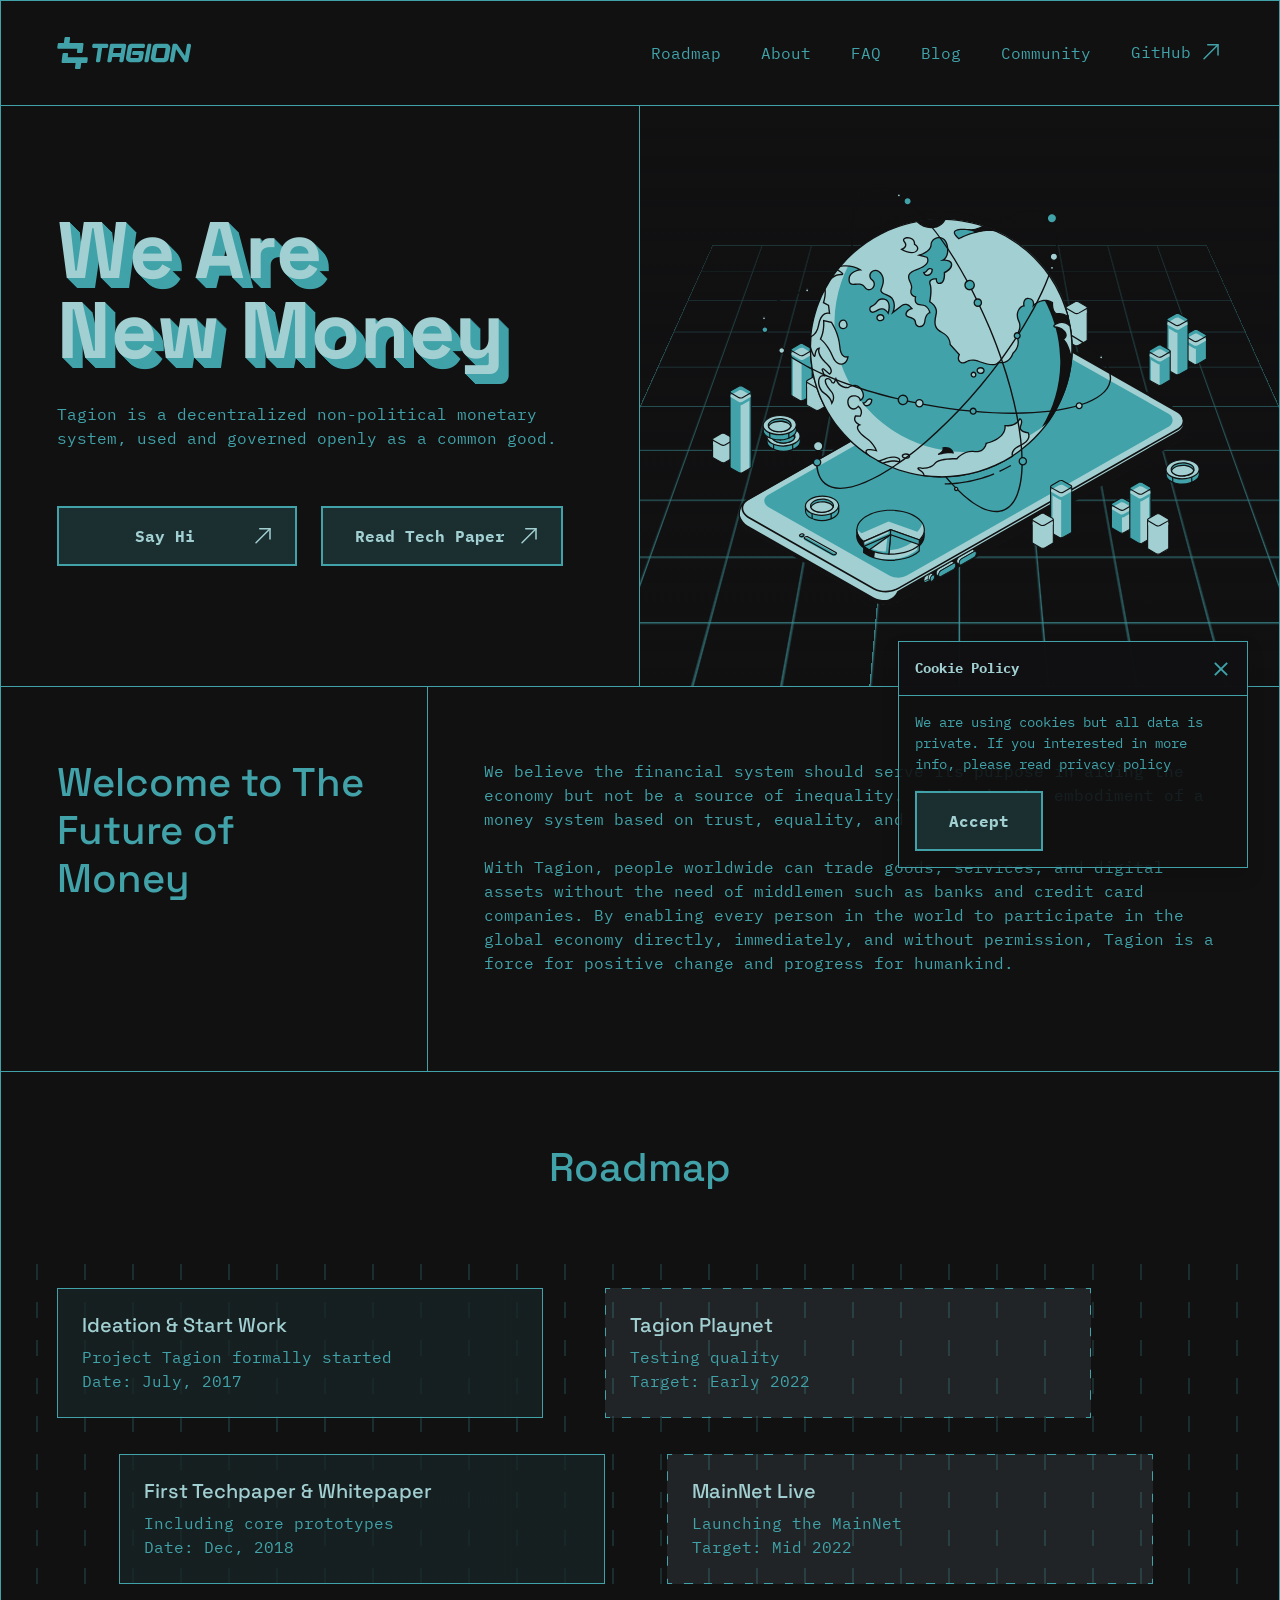
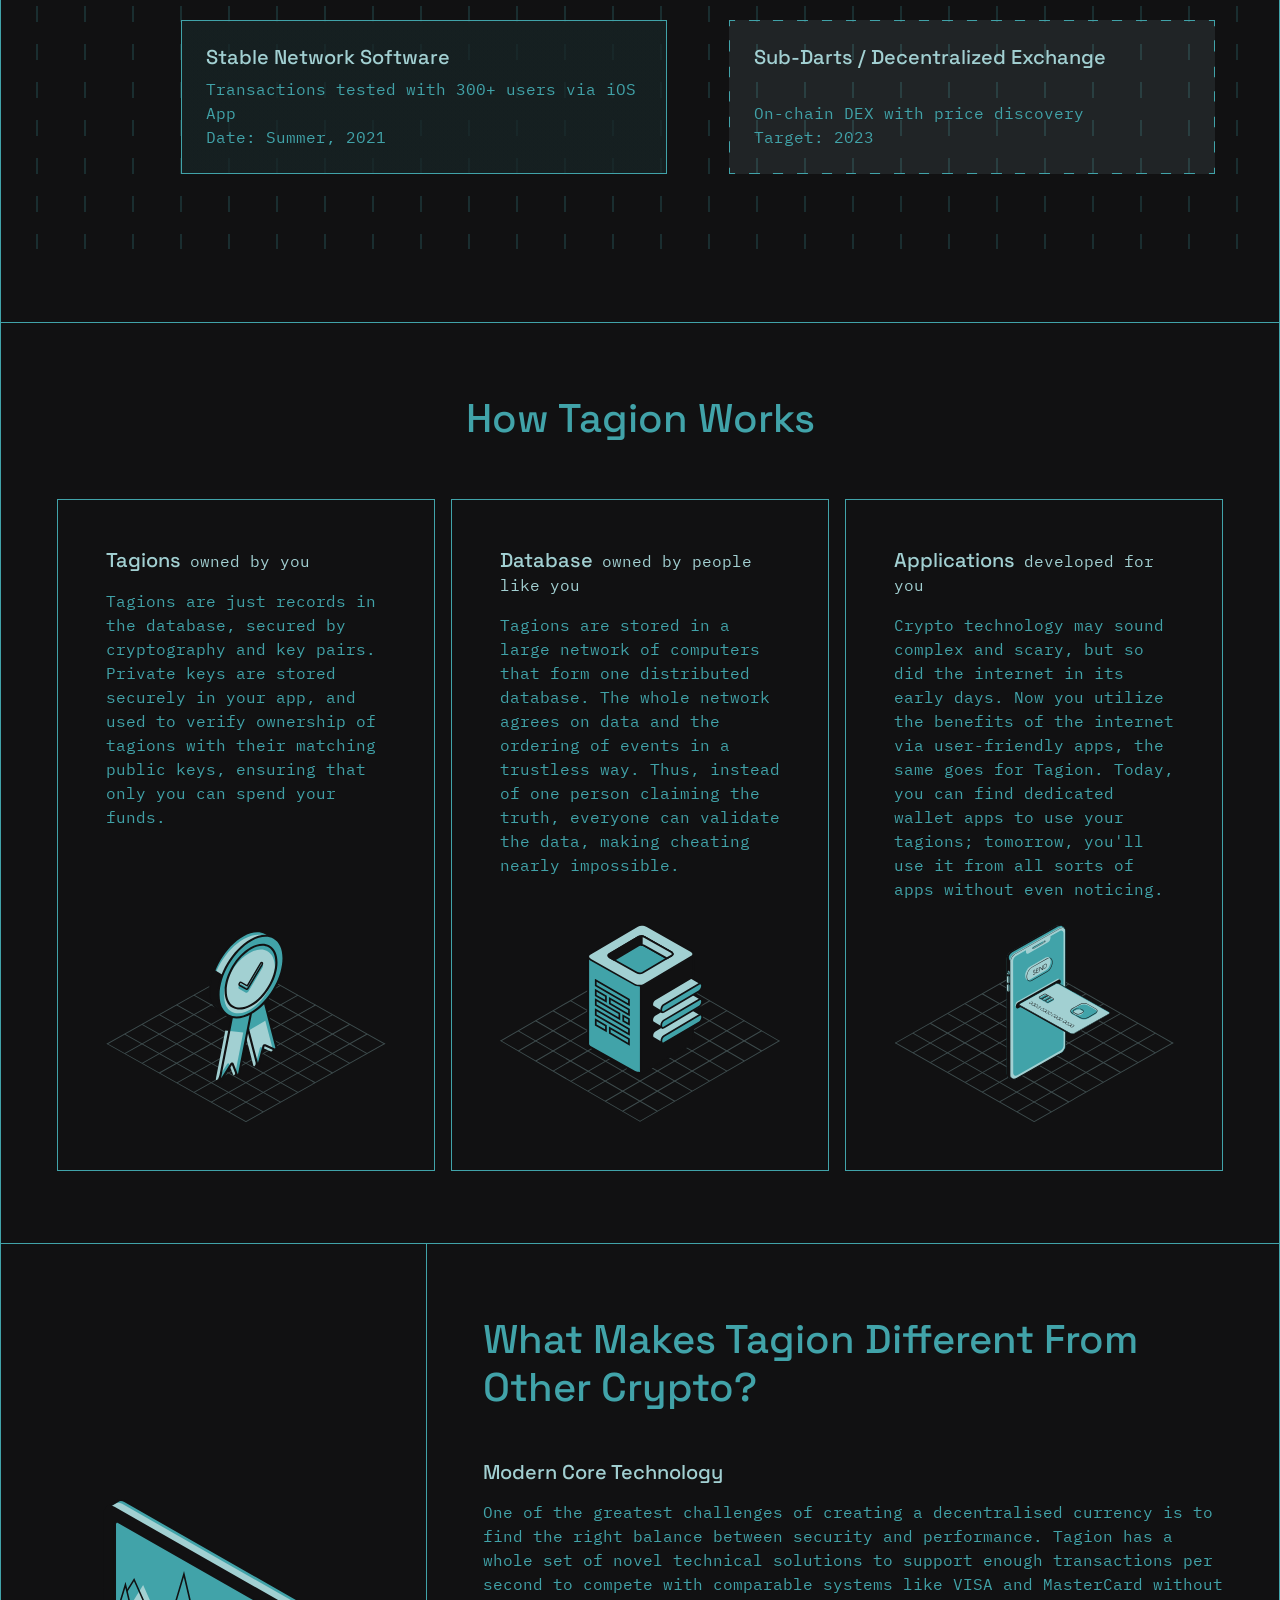
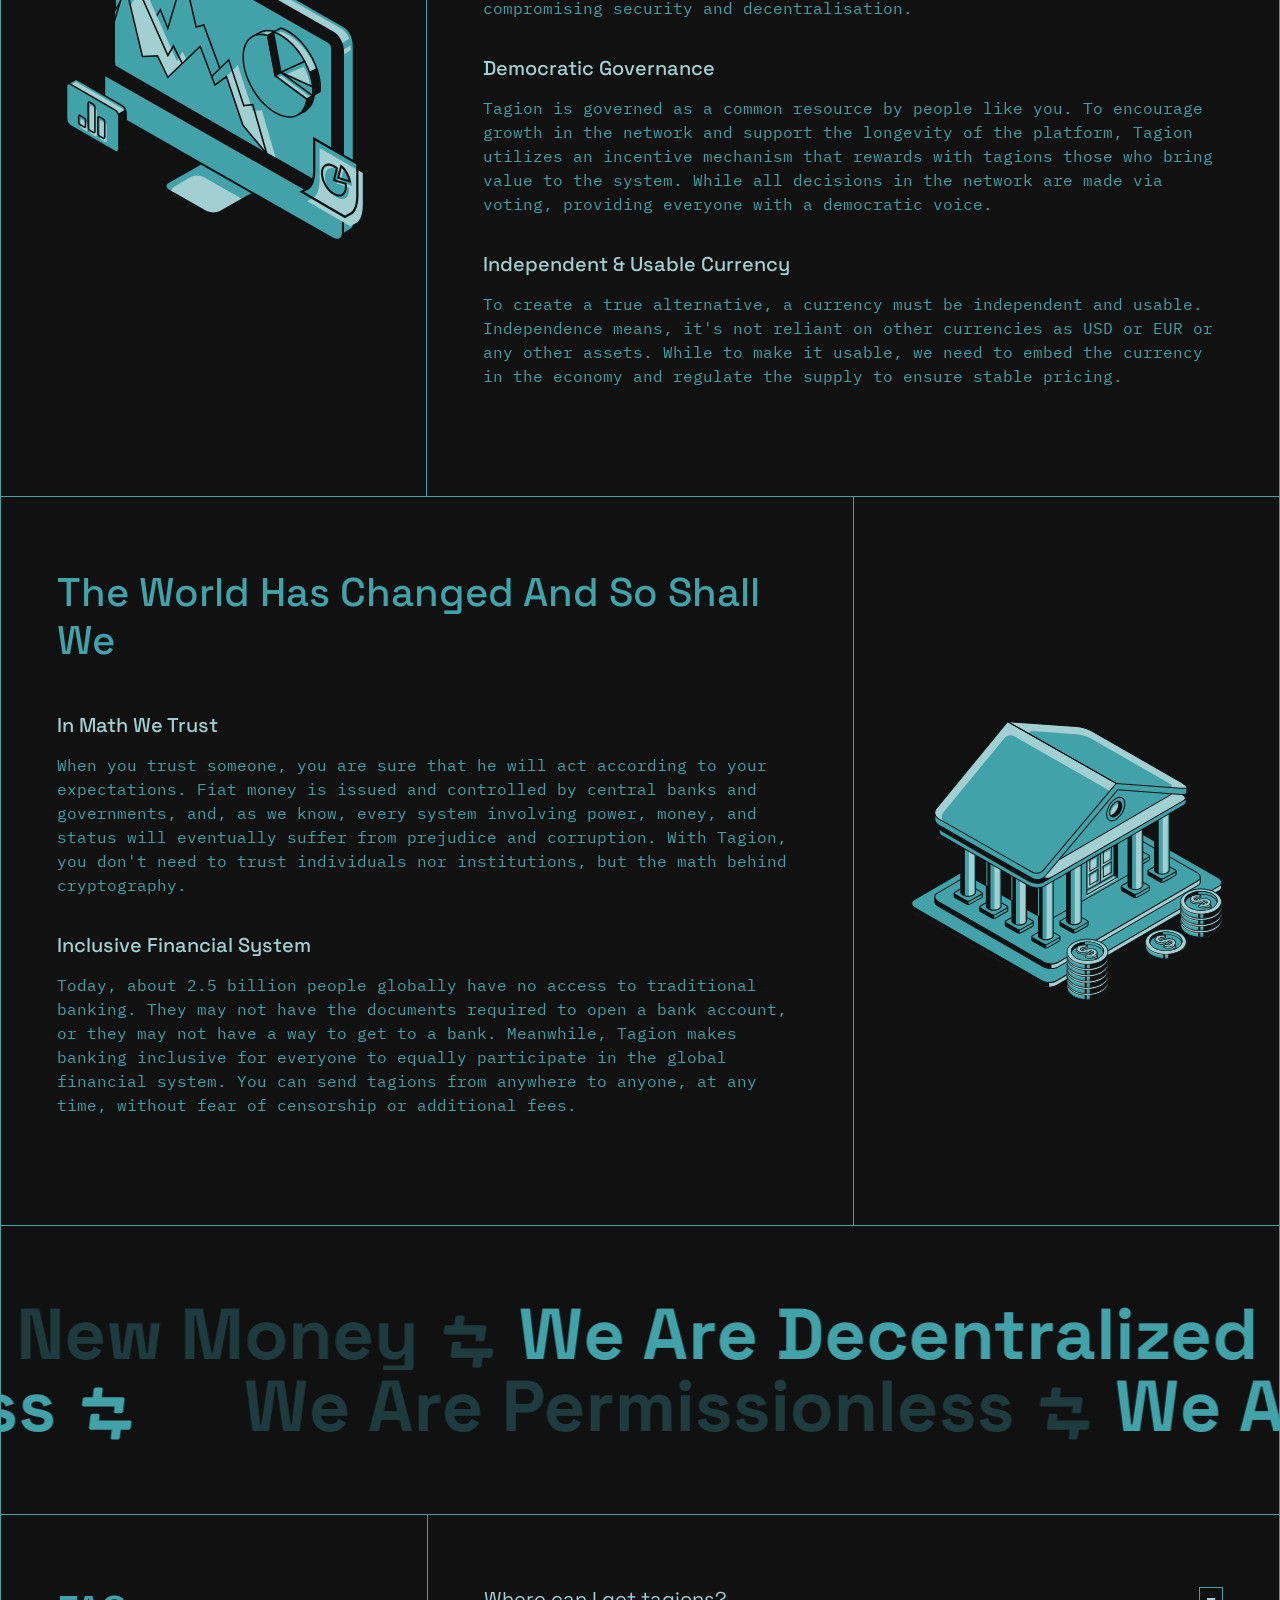
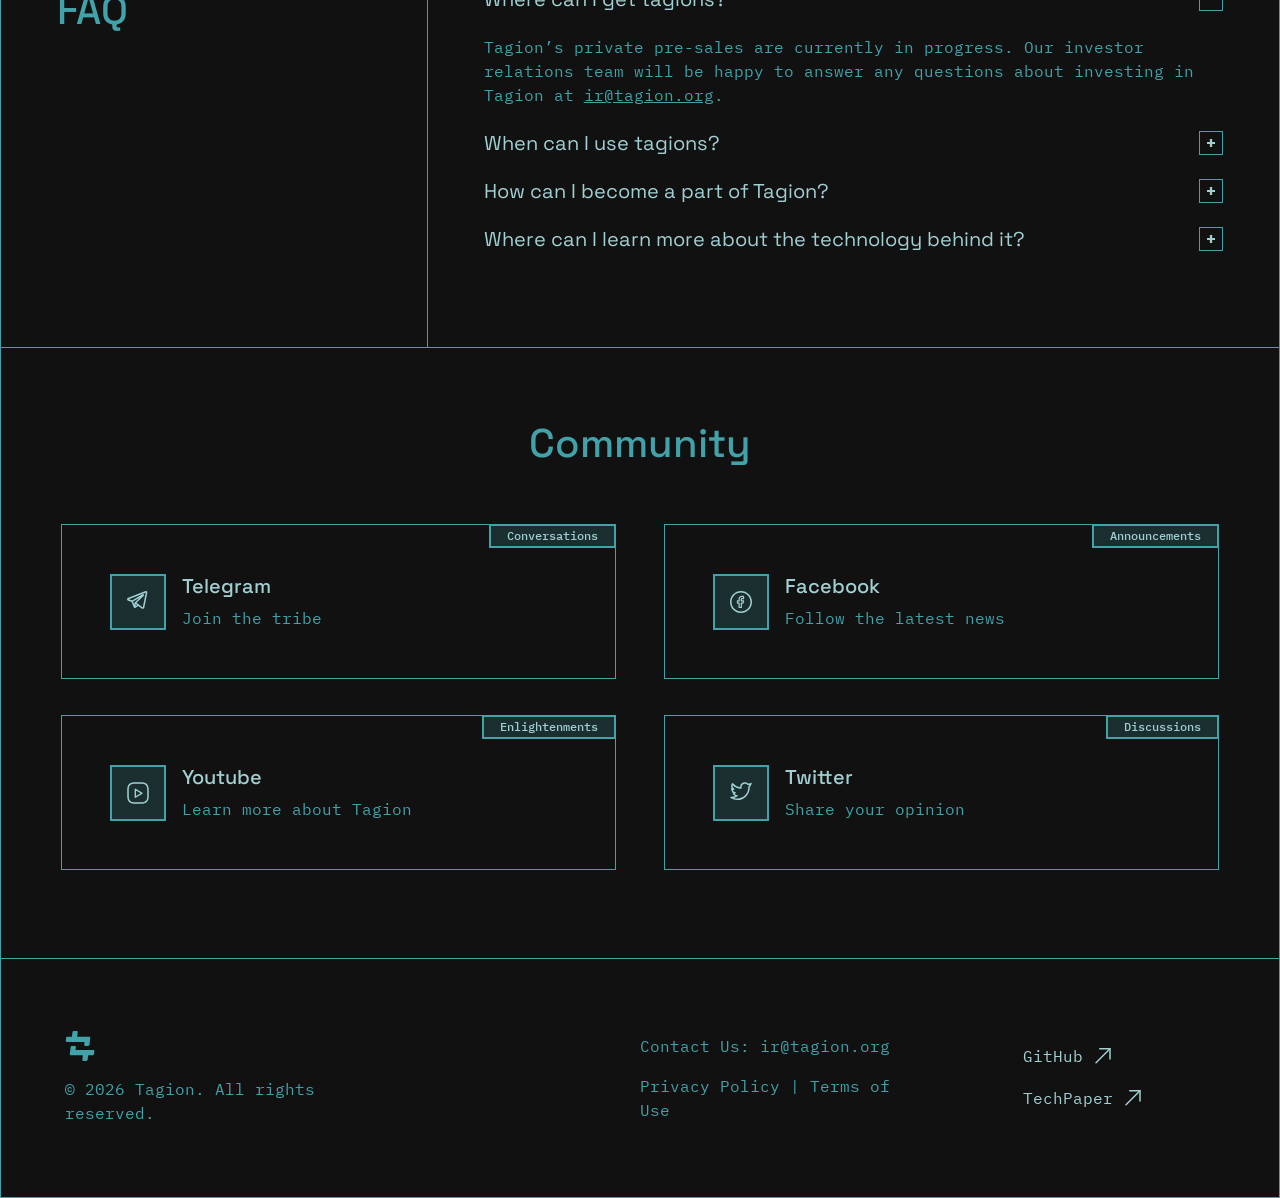
==== commit 564c5ba2: "Update from https://github.com/tagion/tagion.github.io/commit/4a7249598c21baeb354bc2d6894561a51dc2ed" ====
--- a/index.html
+++ b/index.html
@@ -1,4 +1,4 @@
-<!DOCTYPE html><html lang="en"><head><meta charSet="utf-8"/><meta name="viewport" content="width=device-width"/><title>Tagion: the independent money system</title><meta name="description" content="Welcome to the future of money with Tagion - the monetary system, allowing you to participate in the global economy directly, immediately, and without special permission. This money system is decentralized, fast, non-political, and stable. Join Tagion to trade goods, services, and digital assets without the limitation of banks and credit card companies."/><meta property="og:title" content="Tagion: the independent money system"/><meta property="og:description" content="Welcome to the future of money with Tagion - the monetary system, allowing you to participate in the global economy directly, immediately, and without special permission. This money system is decentralized, fast, non-political, and stable. Join Tagion to trade goods, services, and digital assets without the limitation of banks and credit card companies."/><meta property="viewport" content="width=device-width, initial-scale=1"/><meta property="robots" content="index, follow"/><meta property="charSet" content="UTF-8"/><meta name="robots" content="index,follow"/><meta property="og:url" content="https://tagion.org"/><meta property="og:type" content="website"/><meta property="og:locale" content="en"/><meta property="og:site_name" content="Tagion"/><link rel="canonical" href="https://tagion.org"/><meta property="keywords" content="tagion, tagions, money, monetary system, decentralized, independent, community, economy, global, worldwide, non-political, common goods, fast, future, openly governed"/><meta property="author" content="Tagion"/><link rel="shortcut icon" href="/favicon.svg"/><link rel="apple-touch-icon" href="/apple-touch-icon.png"/><link rel="apple-touch-icon" sizes="57x57" href="/apple-touch-icon-57x57.png"/><link rel="apple-touch-icon" sizes="72x72" href="/apple-touch-icon-72x72.png"/><link rel="apple-touch-icon" sizes="76x76" href="/apple-touch-icon-76x76.png"/><link rel="apple-touch-icon" sizes="114x114" href="/apple-touch-icon-114x114.png"/><link rel="apple-touch-icon" sizes="120x120" href="/apple-touch-icon-120x120.png"/><link rel="apple-touch-icon" sizes="144x144" href="/apple-touch-icon-144x144.png"/><link rel="apple-touch-icon" sizes="152x152" href="/apple-touch-icon-152x152.png"/><link rel="apple-touch-icon" sizes="180x180" href="/apple-touch-icon-180x180.png"/><meta name="next-head-count" content="27"/><script src="https://cdn.usefathom.com/script.js" data-site="PXTICOGF" defer=""></script><link rel="preload" href="/_next/static/css/6ea706a3b9551c07.css" as="style"/><link rel="stylesheet" href="/_next/static/css/6ea706a3b9551c07.css" data-n-g=""/><noscript data-n-css=""></noscript><script defer="" nomodule="" src="/_next/static/chunks/polyfills-0d1b80a048d4787e.js"></script><script src="/_next/static/chunks/webpack-14e4ab9055e289e1.js" defer=""></script><script src="/_next/static/chunks/framework-5f4595e5518b5600.js" defer=""></script><script src="/_next/static/chunks/main-6255d92248f7f21e.js" defer=""></script><script src="/_next/static/chunks/pages/_app-a615e0106aaab48b.js" defer=""></script><script src="/_next/static/chunks/pages/index-327e7008f9632e23.js" defer=""></script><script src="/_next/static/zxliy7THdp3Iggrxg_-l_/_buildManifest.js" defer=""></script><script src="/_next/static/zxliy7THdp3Iggrxg_-l_/_ssgManifest.js" defer=""></script><style data-styled="" data-styled-version="5.3.5">.cGCnsG{-webkit-text-decoration:none;text-decoration:none;cursor:pointer;color:#41a3a9;-webkit-transition:color 0.25s ease;transition:color 0.25s ease;}/*!sc*/
+<!DOCTYPE html><html lang="en"><head><meta charSet="utf-8"/><meta name="viewport" content="width=device-width"/><title>Tagion: the independent money system</title><meta name="description" content="Welcome to the future of money with Tagion - the monetary system, allowing you to participate in the global economy directly, immediately, and without special permission. This money system is decentralized, fast, non-political, and stable. Join Tagion to trade goods, services, and digital assets without the limitation of banks and credit card companies."/><meta property="og:title" content="Tagion: the independent money system"/><meta property="og:description" content="Welcome to the future of money with Tagion - the monetary system, allowing you to participate in the global economy directly, immediately, and without special permission. This money system is decentralized, fast, non-political, and stable. Join Tagion to trade goods, services, and digital assets without the limitation of banks and credit card companies."/><meta property="viewport" content="width=device-width, initial-scale=1"/><meta property="robots" content="index, follow"/><meta property="charSet" content="UTF-8"/><meta name="robots" content="index,follow"/><meta property="og:url" content="https://tagion.org"/><meta property="og:type" content="website"/><meta property="og:locale" content="en"/><meta property="og:site_name" content="Tagion"/><link rel="canonical" href="https://tagion.org"/><meta property="keywords" content="tagion, tagions, money, monetary system, decentralized, independent, community, economy, global, worldwide, non-political, common goods, fast, future, openly governed"/><meta property="author" content="Tagion"/><link rel="shortcut icon" href="/favicon.svg"/><link rel="apple-touch-icon" href="/apple-touch-icon.png"/><link rel="apple-touch-icon" sizes="57x57" href="/apple-touch-icon-57x57.png"/><link rel="apple-touch-icon" sizes="72x72" href="/apple-touch-icon-72x72.png"/><link rel="apple-touch-icon" sizes="76x76" href="/apple-touch-icon-76x76.png"/><link rel="apple-touch-icon" sizes="114x114" href="/apple-touch-icon-114x114.png"/><link rel="apple-touch-icon" sizes="120x120" href="/apple-touch-icon-120x120.png"/><link rel="apple-touch-icon" sizes="144x144" href="/apple-touch-icon-144x144.png"/><link rel="apple-touch-icon" sizes="152x152" href="/apple-touch-icon-152x152.png"/><link rel="apple-touch-icon" sizes="180x180" href="/apple-touch-icon-180x180.png"/><meta name="next-head-count" content="27"/><script src="https://cdn.usefathom.com/script.js" data-site="PXTICOGF" defer=""></script><link rel="preload" href="/_next/static/css/6ea706a3b9551c07.css" as="style"/><link rel="stylesheet" href="/_next/static/css/6ea706a3b9551c07.css" data-n-g=""/><noscript data-n-css=""></noscript><script defer="" nomodule="" src="/_next/static/chunks/polyfills-0d1b80a048d4787e.js"></script><script src="/_next/static/chunks/webpack-14e4ab9055e289e1.js" defer=""></script><script src="/_next/static/chunks/framework-5f4595e5518b5600.js" defer=""></script><script src="/_next/static/chunks/main-6255d92248f7f21e.js" defer=""></script><script src="/_next/static/chunks/pages/_app-cd7becebe996cb5c.js" defer=""></script><script src="/_next/static/chunks/pages/index-327e7008f9632e23.js" defer=""></script><script src="/_next/static/ew1u348xhUsN1rtrGjcVg/_buildManifest.js" defer=""></script><script src="/_next/static/ew1u348xhUsN1rtrGjcVg/_ssgManifest.js" defer=""></script><style data-styled="" data-styled-version="5.3.5">.cGCnsG{-webkit-text-decoration:none;text-decoration:none;cursor:pointer;color:#41a3a9;-webkit-transition:color 0.25s ease;transition:color 0.25s ease;}/*!sc*/
 .cGCnsG svg{-webkit-transition:color 0.2s ease;transition:color 0.2s ease;}/*!sc*/
 .cGCnsG:hover{color:#A2D0D2;}/*!sc*/
 .cGCnsG:hover svg{color:#DCFDFF;}/*!sc*/
@@ -111,12 +111,12 @@
 .ImWBs{margin:0;}/*!sc*/
 @media (max-width:1024px){.ImWBs{font-size:32px;line-height:34px;}}/*!sc*/
 data-styled.g38[id="Title-sc-145w335-0"]{content:"ImWBs,"}/*!sc*/
-.cITmOo .fixed{position:fixed;padding-right:3.5rem;width:33%;height:100%;max-height:calc(100vh - 105px);overflow:auto;}/*!sc*/
-@media (max-width:1023px){.cITmOo .fixed{position:relative;width:auto;}}/*!sc*/
-.cITmOo .sticky-sidebar{width:100%;}/*!sc*/
-.cITmOo nav{margin-top:1rem;}/*!sc*/
-@media (max-width:1024px){.cITmOo nav{display:none;}}/*!sc*/
-data-styled.g39[id="Sidebar-sc-145w335-1"]{content:"cITmOo,"}/*!sc*/
+.fBJLoW .fixed{position:fixed;padding-right:3.5rem;width:calc(33.33333333% - 1px);height:100%;max-height:calc(100vh - 105px);overflow:auto;}/*!sc*/
+@media (max-width:1023px){.fBJLoW .fixed{position:relative;width:auto;}}/*!sc*/
+.fBJLoW .sticky-sidebar{width:100%;}/*!sc*/
+.fBJLoW nav{margin-top:1rem;}/*!sc*/
+@media (max-width:1024px){.fBJLoW nav{display:none;}}/*!sc*/
+data-styled.g39[id="Sidebar-sc-145w335-1"]{content:"fBJLoW,"}/*!sc*/
 .gClPga{height:100%;}/*!sc*/
 data-styled.g40[id="Content-sc-145w335-2"]{content:"gClPga,"}/*!sc*/
 @media (min-width:1024px){.chabFG{display:none;}}/*!sc*/
@@ -144,4 +144,4 @@
 data-styled.g53[id="Card-sc-1ylyy4h-2"]{content:"jvmFpa,"}/*!sc*/
 body{margin:0;padding:0;box-sizing:border-box;}/*!sc*/
 data-styled.g54[id="sc-global-iFljIF1"]{content:"sc-global-iFljIF1,"}/*!sc*/
-</style></head><body><div id="__next" data-reactroot=""><div id="layout"><div class="PageWrapper-sc-zlhn9g-0 fqJMqA d-flex flex-column container p-0 "><div class="Container-sc-yyy4wy-0 gSgOZS position-fixed d-flex justify-content-between align-items-center container p-3 px-lg-5 py-lg-4 border border-primary container"><a class="Link-sc-raa0i4-0 cGCnsG" target="" href="https://tagion.org"><div class="Container-sc-znw1nx-0 bSRkJE"><svg viewBox="0 0 168 40" fill="none" xmlns="http://www.w3.org/2000/svg"><path d="m8.963 1.579-.739 6H2.256C1.39 7.579.6 8.286.492 9.158l-.48 3.895c-.107.872.509 1.579 1.376 1.579H25.05l-.454 3.684c-.107.872.51 1.579 1.376 1.579h3.874c.868 0 1.658-.707 1.765-1.58l1.128-9.157c.107-.872-.51-1.579-1.377-1.579H15.24l.739-6C16.085.707 15.468 0 14.602 0h-3.874C9.86 0 9.07.707 8.963 1.579zm20.173 36.842.739-6h5.967c.868 0 1.658-.707 1.765-1.579l.48-3.895c.107-.872-.509-1.579-1.376-1.579H13.049l.454-3.684c.107-.872-.51-1.579-1.377-1.579H8.253c-.868 0-1.658.707-1.765 1.58L5.36 30.841c-.107.872.51 1.579 1.376 1.579H22.86l-.739 6c-.107.872.509 1.579 1.376 1.579h3.874c.867 0 1.658-.707 1.765-1.579zm20.432-6.992c-.765 0-1.381-.713-1.27-1.469l2.392-16.186h-5.195c-1.168 0-2.1-1.107-1.895-2.254l.277-1.563a1.663 1.663 0 0 1 1.658-1.385h16.354c1.168 0 2.1 1.107 1.895 2.254l-.278 1.563a1.662 1.662 0 0 1-1.657 1.385h-5.861l-2.333 16.212a1.664 1.664 0 0 1-1.667 1.443h-2.42z" fill="#41A3A9"></path><path fill-rule="evenodd" clip-rule="evenodd" d="M63.77 31.429c-.774 0-1.393-.73-1.265-1.492l3.351-19.964a1.663 1.663 0 0 1 1.66-1.401h16.737c1.165 0 2.095 1.103 1.896 2.248l-3.354 19.218a1.663 1.663 0 0 1-1.659 1.39h-2.423c-.777 0-1.398-.735-1.264-1.499l.843-4.812-9.599.017-.863 4.906a1.663 1.663 0 0 1-1.657 1.389H63.77zm15.431-11.465 1.085-6.156h-9.11a.61.61 0 0 0-.379.154.71.71 0 0 0-.226.41l-.972 5.526 9.602.066z" fill="#41A3A9"></path><path d="M85.93 25.56c-.213 1.547.208 2.912 1.264 4.095 1.067 1.182 2.388 1.774 3.963 1.774h11.085c2.34 0 3.866-1.263 4.578-3.787.124-.682.238-1.348.342-1.996.387-2.289.725-4.297 1.013-6.024.19-1.141-.738-2.232-1.896-2.232H95.597c-.843 0-1.535.593-1.664 1.425l-.358 2.319c-.117.757.5 1.476 1.268 1.476h7.194l-.512 3.02c0 .17-.064.306-.192.409a.548.548 0 0 1-.361.153h-8.74a.7.7 0 0 1-.539-.239.705.705 0 0 1-.189-.563l1.828-11.019a.754.754 0 0 1 .26-.41.61.61 0 0 1 .378-.153h13.746c.834 0 1.52-.579 1.659-1.398l.272-1.598c.194-1.143-.735-2.24-1.898-2.24H92.683c-2.329 0-3.85 1.262-4.562 3.786l-2.19 13.203zm24.129 5.869c-.787 0-1.41-.753-1.26-1.523l3.91-19.98a1.664 1.664 0 0 1 1.654-1.354h2.042c.731 0 1.315.69 1.19 1.41l-3.47 20.054a1.663 1.663 0 0 1-1.659 1.393h-2.407z" fill="#41A3A9"></path><path fill-rule="evenodd" clip-rule="evenodd" d="M119.2 12.358c.825-2.524 2.469-3.786 4.933-3.786h11.692c1.665 0 3.053.59 4.165 1.774 1.124 1.182 1.573 2.547 1.348 4.093l.001.017-.054.205a4.569 4.569 0 0 1-.05.273 8.616 8.616 0 0 1-.07.478l-.124.682c-.049.273-.107.597-.172.972-.066.376-.145.808-.236 1.297a176.48 176.48 0 0 1-.651 3.718c-.131.762-.278 1.61-.442 2.542-.153.92-.329 1.927-.528 3.019-.723 2.524-2.362 3.787-4.915 3.787h-11.608c-1.71 0-3.121-.592-4.233-1.774-1.112-1.183-1.567-2.548-1.364-4.094l-.005-.068c.009-.034.017-.08.025-.137.018-.068.034-.165.048-.29.026-.125.055-.278.088-.46.044-.194.085-.427.123-.7a138.302 138.302 0 0 0 .392-2.269c.092-.488.191-1.04.297-1.654.117-.614.241-1.302.371-2.064s.278-1.603.442-2.524c.164-.933.34-1.945.527-3.037zm13.559 13.834c.349 0 .573-.188.672-.563l-.003-.051a.532.532 0 0 0 .025-.12l.035-.238c.028-.103.053-.228.077-.375a51.132 51.132 0 0 1 .246-1.399c.059-.307.12-.666.183-1.075.074-.41.157-.87.247-1.381.09-.524.192-1.104.308-1.74.116-.637.239-1.337.369-2.099.141-.773.294-1.62.458-2.541a.731.731 0 0 0-.172-.563c-.134-.16-.33-.239-.589-.239h-9.145c-.36 0-.583.188-.671.563l.001.017-.015.034a.358.358 0 0 1-.026.12 8.193 8.193 0 0 1-.11.63l-.098.58c-.041.228-.091.495-.15.803a41.37 41.37 0 0 1-.182 1.074c-.064.41-.146.876-.246 1.399a412.63 412.63 0 0 1-.31 1.723c-.104.636-.227 1.341-.367 2.115-.131.762-.278 1.603-.443 2.524a.683.683 0 0 0 .206.563.75.75 0 0 0 .555.239h9.145z" fill="#41A3A9"></path><path d="M142.672 31.429c-1.163 0-2.092-1.098-1.898-2.241l3.269-19.218c.14-.82.827-1.398 1.66-1.398h2.843c.621 0 1.22.324 1.584.857l9.551 14.017 2.266-13.473a1.662 1.662 0 0 1 1.66-1.401h1.653c1.171 0 2.102 1.112 1.894 2.26l-3.496 19.218a1.663 1.663 0 0 1-1.656 1.379h-1.778c-.81 0-1.54-.589-1.732-1.395L148.437 15.36l-2.429 14.662a1.662 1.662 0 0 1-1.66 1.406h-1.676z" fill="#41A3A9"></path></svg></div></a><nav class="Nav-sc-cku3t0-1 fVwLcM align-items-center "><a class="Link-sc-raa0i4-0 cGCnsG Link-sc-cku3t0-0 kLFVZL" target="" href="/#roadmap">Roadmap</a><a class="Link-sc-raa0i4-0 cGCnsG Link-sc-cku3t0-0 kLFVZL" target="" href="/#about">About</a><a class="Link-sc-raa0i4-0 cGCnsG Link-sc-cku3t0-0 kLFVZL" target="" href="/#faq">FAQ</a><a class="Link-sc-raa0i4-0 cGCnsG Link-sc-cku3t0-0 kLFVZL" target="" href="/blog">Blog</a><a class="Link-sc-raa0i4-0 cGCnsG Link-sc-cku3t0-0 kLFVZL" target="" href="/#community">Community</a><a class="Link-sc-raa0i4-0 gxVfJM" target="_blank" href="https://github.com/tagion">GitHub<svg width="24" height="24" fill="none" xmlns="http://www.w3.org/2000/svg" class="position-relative ms-1" style="top:-2px"><path d="M5 19.5c.19 0 .38-.07.53-.22l14-14c.29-.29.29-.77 0-1.06a.754.754 0 0 0-1.06 0l-14 14c-.29.29-.29.77 0 1.06.15.15.34.22.53.22Z" fill="currentColor"></path><path d="M19 15.77c.41 0 .75-.34.75-.75V4.75c0-.41-.34-.75-.75-.75H8.73c-.41 0-.75.34-.75.75s.34.75.75.75h9.52v9.52c0 .41.34.75.75.75Z" fill="currentColor"></path></svg></a></nav><div class="Burger-sc-1l9e055-0 GJGkf position-relative d-lg-none "><span></span><span></span><span></span></div></div><div class="OffsetMenu-sc-yyy4wy-1 lfXnre p-0 border-primary border-end border-start  container"><nav class="Nav-sc-cku3t0-1 fVwLcM align-items-center "><a class="Link-sc-raa0i4-0 cGCnsG Link-sc-cku3t0-0 kLFVZL" target="" href="/#roadmap">Roadmap</a><a class="Link-sc-raa0i4-0 cGCnsG Link-sc-cku3t0-0 kLFVZL" target="" href="/#about">About</a><a class="Link-sc-raa0i4-0 cGCnsG Link-sc-cku3t0-0 kLFVZL" target="" href="/#faq">FAQ</a><a class="Link-sc-raa0i4-0 cGCnsG Link-sc-cku3t0-0 kLFVZL" target="" href="/blog">Blog</a><a class="Link-sc-raa0i4-0 cGCnsG Link-sc-cku3t0-0 kLFVZL" target="" href="/#community">Community</a><a class="Link-sc-raa0i4-0 gxVfJM" target="_blank" href="https://github.com/tagion">GitHub<svg width="24" height="24" fill="none" xmlns="http://www.w3.org/2000/svg" class="position-relative ms-1" style="top:-2px"><path d="M5 19.5c.19 0 .38-.07.53-.22l14-14c.29-.29.29-.77 0-1.06a.754.754 0 0 0-1.06 0l-14 14c-.29.29-.29.77 0 1.06.15.15.34.22.53.22Z" fill="currentColor"></path><path d="M19 15.77c.41 0 .75-.34.75-.75V4.75c0-.41-.34-.75-.75-.75H8.73c-.41 0-.75.34-.75.75s.34.75.75.75h9.52v9.52c0 .41.34.75.75.75Z" fill="currentColor"></path></svg></a></nav><div class="SpecContainer-sc-cku3t0-2 thkpu border-primary border-top border-bottom px-3"><a class="Link-sc-raa0i4-0 gxVfJM" target="_blank" href="/resources/tech-paper.pdf">TechPaper<svg width="24" height="24" fill="none" xmlns="http://www.w3.org/2000/svg" class="position-relative ms-1" style="top:-2px"><path d="M5 19.5c.19 0 .38-.07.53-.22l14-14c.29-.29.29-.77 0-1.06a.754.754 0 0 0-1.06 0l-14 14c-.29.29-.29.77 0 1.06.15.15.34.22.53.22Z" fill="currentColor"></path><path d="M19 15.77c.41 0 .75-.34.75-.75V4.75c0-.41-.34-.75-.75-.75H8.73c-.41 0-.75.34-.75.75s.34.75.75.75h9.52v9.52c0 .41.34.75.75.75Z" fill="currentColor"></path></svg></a></div></div><main id="main" class="Main-sc-zlhn9g-1 fOJElZ"><div class="overflow-hidden container"><div class="border-primary border-bottom row"><div class="px-3 py-425 px-md-5 py-md-7 border-primary border-end border-start col-lg-6"><h1 style="color:#111112;position:absolute;z-index:-1;opacity:0;visibility:hidden">We are <!-- -->New Money</h1> <span class="Title-sc-1ng8n6y-0 iZvkHH">We Are <br/><div class="Typewriter" data-testid="typewriter-wrapper"></div></span><p class="mb-3 mb-md-5">Tagion is a decentralized non-political monetary system, used and governed openly as a common good.</p><a class="Link-sc-raa0i4-0 cGCnsG Link-sc-1ng8n6y-1 liGLKj" target="_blank" href="https://t.me/tagionChat"><button type="button" theme="primary" style="min-width:240px" class="Button-sc-1h0b0el-0 jDhhKa me-3 me-3 btn btn-primary">Say Hi<svg width="24" height="24" fill="none" xmlns="http://www.w3.org/2000/svg" class="Icon-sc-1h0b0el-1 csIWgB"><path d="M5 19.5c.19 0 .38-.07.53-.22l14-14c.29-.29.29-.77 0-1.06a.754.754 0 0 0-1.06 0l-14 14c-.29.29-.29.77 0 1.06.15.15.34.22.53.22Z" fill="currentColor"></path><path d="M19 15.77c.41 0 .75-.34.75-.75V4.75c0-.41-.34-.75-.75-.75H8.73c-.41 0-.75.34-.75.75s.34.75.75.75h9.52v9.52c0 .41.34.75.75.75Z" fill="currentColor"></path></svg></button></a><a class="Link-sc-raa0i4-0 cGCnsG Link-sc-1ng8n6y-1 liGLKj" target="_blank" href="/resources/tech-paper.pdf"><button type="button" theme="primary" style="min-width:240px" class="Button-sc-1h0b0el-0 jDhhKa btn btn-primary">Read Tech Paper<svg width="24" height="24" fill="none" xmlns="http://www.w3.org/2000/svg" class="Icon-sc-1h0b0el-1 csIWgB"><path d="M5 19.5c.19 0 .38-.07.53-.22l14-14c.29-.29.29-.77 0-1.06a.754.754 0 0 0-1.06 0l-14 14c-.29.29-.29.77 0 1.06.15.15.34.22.53.22Z" fill="currentColor"></path><path d="M19 15.77c.41 0 .75-.34.75-.75V4.75c0-.41-.34-.75-.75-.75H8.73c-.41 0-.75.34-.75.75s.34.75.75.75h9.52v9.52c0 .41.34.75.75.75Z" fill="currentColor"></path></svg></button></a></div><div class="Scene-sc-1ng8n6y-2 iNLhew position-relative align-items-center border-primary border-end overflow-hidden px-6 py-5 col"><div class="Background-sc-1ng8n6y-3 fLQsqa border-primary border-end border-bottom border-top"></div><div class="Container-sc-3qzi82-0 jSjHsd"><img src="/images/phone-planet.svg" alt="World is glitching!"/><div class="GlitchItem-sc-3qzi82-1 fplpcB"></div><div class="GlitchItem-sc-3qzi82-1 fplpcB"></div><div class="GlitchItem-sc-3qzi82-1 fplpcB"></div><div class="GlitchItem-sc-3qzi82-1 fplpcB"></div><div class="GlitchItem-sc-3qzi82-1 fplpcB"></div></div></div></div></div><div id="about" class="border-primary border-bottom container"><div style="height:100%" class="row"><div class="Sidebar-sc-145w335-1 cITmOo border-primary border-end border-bottom border-start border-lg-bottom-0 border-lg-right-0 p-0 col-lg-4"><div id="sticky-sidebar" class="px-3 py-425 px-md-4 px-lg-5 py-lg-6 "><h2 class="Title-sc-145w335-0 ImWBs">Welcome to The Future of Money</h2></div></div><div class="Content-sc-145w335-2 gClPga border-primary border-start border-end px-3 py-425 px-md-4 px-lg-5 py-lg-6 col-lg-8"><p>We believe the financial system should serve its purpose in aiding the economy but not be a source of inequality. Tagion is the embodiment of a money system based on trust, equality, and freedom.</p><p>With Tagion, people worldwide can trade goods, services, and digital assets without the need of middlemen such as banks and credit card companies. By enabling every person in the world to participate in the global economy directly, immediately, and without permission, Tagion is a force for positive change and progress for humankind.</p></div></div></div><div id="roadmap" class="border-primary border-bottom border-end border-start p-0 pb-lg-6 overflow-hidden container"><h2 class="Title-sc-1ylyy4h-1 hKRkiI text-left text-lg-center py-425 px-3 m-0 pt-lg-6 pb-lg-5 border-primary border-bottom border-lg-bottom-0">Roadmap</h2><div class="Container-sc-1ylyy4h-0 hfKGSt py-425 px-3 px-lg-5 position-relative"><div class="dash" style="left:0rem;margin-left:-.8rem"></div><div class="dash" style="left:3rem;margin-left:-.8rem"></div><div class="dash" style="left:6rem;margin-left:-.8rem"></div><div class="dash" style="left:9rem;margin-left:-.8rem"></div><div class="dash" style="left:12rem;margin-left:-.8rem"></div><div class="dash" style="left:15rem;margin-left:-.8rem"></div><div class="dash" style="left:18rem;margin-left:-.8rem"></div><div class="dash" style="left:21rem;margin-left:-.8rem"></div><div class="dash" style="left:24rem;margin-left:-.8rem"></div><div class="dash" style="left:27rem;margin-left:-.8rem"></div><div class="dash" style="left:30rem;margin-left:-.8rem"></div><div class="dash" style="left:33rem;margin-left:-.8rem"></div><div class="dash" style="left:36rem;margin-left:-.8rem"></div><div class="dash" style="left:39rem;margin-left:-.8rem"></div><div class="dash" style="left:42rem;margin-left:-.8rem"></div><div class="dash" style="left:45rem;margin-left:-.8rem"></div><div class="dash" style="left:48rem;margin-left:-.8rem"></div><div class="dash" style="left:51rem;margin-left:-.8rem"></div><div class="dash" style="left:54rem;margin-left:-.8rem"></div><div class="dash" style="left:57rem;margin-left:-.8rem"></div><div class="dash" style="left:60rem;margin-left:-.8rem"></div><div class="dash" style="left:63rem;margin-left:-.8rem"></div><div class="dash" style="left:66rem;margin-left:-.8rem"></div><div class="dash" style="left:69rem;margin-left:-.8rem"></div><div class="dash" style="left:72rem;margin-left:-.8rem"></div><div class="dash" style="left:75rem;margin-left:-.8rem"></div><div class="dash" style="left:78rem;margin-left:-.8rem"></div><div class="dash" style="left:81rem;margin-left:-.8rem"></div><div class="dash" style="left:84rem;margin-left:-.8rem"></div><div class="dash" style="left:87rem;margin-left:-.8rem"></div><div class="dash" style="left:90rem;margin-left:-.8rem"></div><div class="dash" style="left:93rem;margin-left:-.8rem"></div><div class="dash" style="left:96rem;margin-left:-.8rem"></div><div class="dash" style="left:99rem;margin-left:-.8rem"></div><div class="dash" style="left:102rem;margin-left:-.8rem"></div><div class="dash" style="left:105rem;margin-left:-.8rem"></div><div class="dash" style="left:108rem;margin-left:-.8rem"></div><div class="dash" style="left:111rem;margin-left:-.8rem"></div><div class="dash" style="left:114rem;margin-left:-.8rem"></div><div class="dash" style="left:117rem;margin-left:-.8rem"></div><div class="dash" style="left:120rem;margin-left:-.8rem"></div><div class="dash" style="left:123rem;margin-left:-.8rem"></div><div class="dash" style="left:126rem;margin-left:-.8rem"></div><div class="dash" style="left:129rem;margin-left:-.8rem"></div><div class="dash" style="left:132rem;margin-left:-.8rem"></div><div class="dash" style="left:135rem;margin-left:-.8rem"></div><div class="dash" style="left:138rem;margin-left:-.8rem"></div><div class="dash" style="left:141rem;margin-left:-.8rem"></div><div class="dash" style="left:144rem;margin-left:-.8rem"></div><div class="dash" style="left:147rem;margin-left:-.8rem"></div><div class="m-0 row"><div class="mb-4 col-lg-5 order-lg-0 offset-lg-0"><div variant="primary" theme="[object Object]" class="Card-sc-ybq107-0 hxlecB Card-sc-1ylyy4h-2 jvmFpa h-100 position-relative p-3 border-primary card"><h4>Ideation &amp; Start Work</h4><p class="mb-0 mt-auto">Project Tagion formally started</p><p class="mb-0">Date:<!-- --> <time dateTime="1498867200000">July, 2017</time></p></div></div><div class="mb-4 col-lg-5 order-lg-2 offset-lg-1"><div variant="primary" theme="[object Object]" class="Card-sc-ybq107-0 hxlecB Card-sc-1ylyy4h-2 jvmFpa h-100 position-relative p-3 border-primary card"><h4>First Techpaper &amp; Whitepaper</h4><p class="mb-0 mt-auto">Including core prototypes</p><p class="mb-0">Date:<!-- --> <time dateTime="1543622400000">Dec, 2018</time></p></div></div><div class="mb-4 col-lg-5 order-lg-4 offset-lg-2"><div variant="primary" theme="[object Object]" class="Card-sc-ybq107-0 hxlecB Card-sc-1ylyy4h-2 jvmFpa h-100 position-relative p-3 border-primary card"><h4>Stable Network Software</h4><p class="mb-0 mt-auto">Transactions tested with 300+ users via iOS App</p><p class="mb-0">Date:<!-- --> <time dateTime="1609459200000">Summer, 2021</time></p></div></div><div class="mb-4 col-lg-5 order-lg-1 offset-lg-1"><div variant="dashed" theme="[object Object]" class="Card-sc-ybq107-0 OqSnT Card-sc-1ylyy4h-2 jvmFpa h-100 position-relative p-3 border-primary card"><h4>Tagion Playnet</h4><p class="mb-0 mt-auto">Testing quality</p><p class="mb-0">Target:<!-- --> <time dateTime="1640995200000">Early 2022</time></p></div></div><div class="mb-4 col-lg-5 order-lg-3 offset-lg-1"><div variant="dashed" theme="[object Object]" class="Card-sc-ybq107-0 OqSnT Card-sc-1ylyy4h-2 jvmFpa h-100 position-relative p-3 border-primary card"><h4>MainNet Live</h4><p class="mb-0 mt-auto">Launching the MainNet</p><p class="mb-0">Target:<!-- --> <time dateTime="1640995200000">Mid 2022</time></p></div></div><div class="mb-4 col-lg-5 order-lg-5 offset-lg-1"><div variant="dashed" theme="[object Object]" class="Card-sc-ybq107-0 OqSnT Card-sc-1ylyy4h-2 jvmFpa h-100 position-relative p-3 border-primary card"><h4> Sub-Darts / Decentralized Exchange</h4><p class="mb-0 mt-auto">On-chain DEX with price discovery</p><p class="mb-0">Target:<!-- --> <time dateTime="1672531200000">2023</time></p></div></div></div></div></div><div id="how-it-works" class="border-primary border-bottom border-end border-start p-0 container"><h2 class="Title-sc-1ovaf8g-0 mslgJ text-left text-lg-center py-425 px-3 m-0 pt-lg-6 pb-lg-5 border-primary border-bottom border-lg-bottom-0 ">How Tagion Works</h2><div class="swiper px-3 px-lg-5 pt-425 pb-6 pt-lg-0"><div class="swiper-pagination"></div><div class="swiper-wrapper"><div class="swiper-slide h-auto"><div class="FeatureCard-sc-1aap8i-0 hihLPv h-100 border border-primary p-45 overflow-hidden card"><div class="TextContainer-sc-1aap8i-1 gxMDGh mb-2"><h4 class="mb-0">Tagions</h4><mark>owned by you</mark></div><p class="Content-sc-1aap8i-2 eOnEGy">Tagions are just records in the database, secured by cryptography and key pairs. Private keys are stored securely in your app, and used to verify ownership of tagions with their matching public keys, ensuring that only you can spend your funds.</p><svg viewBox="0 0 284 200" fill="none" xmlns="http://www.w3.org/2000/svg" class="mx-auto" style="max-height:200px"><g opacity="0.3" fill="#A2D0D2"><path d="M141.961 200 .443 120.492l1.134-.407L142.22 199.06l-.26.94ZM19.142 110.235l-.479.806 140.635 78.971.478-.807-140.634-78.97ZM36.714 100.372l-.479.807 140.635 78.97.478-.806-140.634-78.971ZM54.277 90.506l-.478.807 140.634 78.97.479-.806-140.635-78.97ZM71.853 80.636l-.479.807 140.635 78.97.478-.806-140.634-78.97ZM89.424 70.773l-.479.806L229.58 150.55l.478-.807-140.634-78.97ZM106.987 60.905l-.478.807 140.634 78.97.479-.806-140.635-78.97ZM124.559 51.045l-.478.806 140.634 78.971.479-.807-140.635-78.97ZM282.29 120.944 141.655 41.969l.278-.922 141.51 79.472-1.153.425Z"></path><path d="m141.961 200-.27-.967 140.636-78.975 1.115.461L141.961 200ZM264.717 110.172 124.115 189.19l.479.806 140.602-79.018-.479-.806ZM247.171 100.29l-140.602 79.034.479.806 140.602-79.034-.479-.806ZM229.582 90.44 88.98 169.458l.479.806L230.06 91.246l-.479-.806ZM194.462 70.684 53.86 149.717l.479.806L194.94 71.49l-.479-.806ZM212.31 80.733 71.708 159.767l.48.806L212.788 81.54l-.479-.807ZM176.891 60.832 36.289 139.865l.479.806L177.37 61.638l-.479-.806ZM159.326 50.986 18.724 130.02l.48.806 140.601-79.034-.479-.806ZM1.614 120.917l-1.171-.425 141.49-79.445.325.895L1.614 120.917Z"></path></g><path d="M105.8 66.172c0-20.44 14.766-45.324 32.968-55.533 8.905-5.004 16.98-5.542 22.909-2.424h.023l.231.135c.092.045.161.09.254.157l7.751 4.398c.6.337.623 1.144.047 1.526l-4.615 2.961c.716 2.626 1.131 5.565 1.131 8.84 0 20.442-14.765 45.325-32.968 55.534-2.445 1.369-4.845 2.401-7.129 3.12l-1.73 5.81c-.185.629-.946.92-1.523.606l-7.451-4.218-.485-.27-.484-.269-.024-.067c-5.49-3.567-8.905-10.523-8.905-20.306Z" fill="#41A3A9"></path><path d="M106.883 69.717c0-20.44 14.765-45.324 32.968-55.533 8.905-5.004 16.98-5.542 22.909-2.424h.023l.231.135c.092.045.161.09.254.157l7.751 4.398c.6.337.623 1.144.046 1.526l-4.614 2.961c.716 2.626 1.131 5.565 1.131 8.84 0 20.442-37.813 57.935-40.097 58.653.023-.045-20.602-8.93-20.602-18.713Z" fill="#A2D0D2"></path><path d="M123.679 92.469c.277 0 .531-.045.808-.157a2.09 2.09 0 0 0 1.246-1.346l1.568-5.273a38.498 38.498 0 0 0 6.783-3.03c18.48-10.366 33.522-35.698 33.522-56.453 0-2.917-.323-5.721-.969-8.369l3.968-2.558c.577-.381.923-1.01.9-1.683a1.958 1.958 0 0 0-.992-1.638l-8.675-4.936-.069.022c-6.483-3.186-14.811-2.243-23.555 2.67-18.48 10.367-33.522 35.699-33.522 56.454 0 9.58 3.23 17.008 9.09 20.934l.023.045 1.361.83 7.429 4.219c.346.157.715.269 1.084.269Zm45.519-78.824-5.053 3.231.208.74c.715 2.67 1.084 5.565 1.084 8.572 0 20.082-14.557 44.584-32.437 54.636a37.945 37.945 0 0 1-6.921 3.029l-.554.18-1.892 6.35-8.328-4.825c-5.422-3.478-8.421-10.344-8.421-19.386 0-20.082 14.558-44.584 32.437-54.636 8.26-4.622 16.011-5.475 21.848-2.423l.415.224h.023l7.591 4.308Z" fill="#111112"></path><path d="m118.072 50.465-7.867-4.779-3.322 9.267-1.085 14.248 1.085 8.504 9.159 9.917 3.668 1.459-2.999-5.296-2.446-8.728V63.816l3.807-11.444v-1.907Z" fill="#111112"></path><path d="m153.209 140.799-16.126-62.287 19.61-16.604 16.126 62.288c.254 1.009-.969 2.557-1.776 2.198l-9.782-4.397c-.531-.247-1.362.471-1.592 1.346l-4.407 16.402c-.323 1.324-1.776 2.064-2.053 1.054Z" fill="#41A3A9"></path><path d="m156.001 125.25-4.407 16.402c-.346 1.324-1.799 2.064-2.076 1.055l-8.629-33.32 20.718-12.319 7.521 29.057c.254 1.01-.969 2.558-1.777 2.199l-9.782-4.398c-.507-.246-1.338.449-1.568 1.324Z" fill="#A2D0D2"></path><path d="M153.763 142.325c1.084 0 2.215-1.009 2.561-2.333l4.406-16.402c.069-.247.231-.449.323-.539l9.528 4.286c.669.292 1.431.157 2.1-.382.807-.65 1.476-1.907 1.176-3.029l-16.564-63.97-21.456 18.175 16.288 62.915c.231.763.877 1.279 1.638 1.279Zm7.29-21.45a2.01 2.01 0 0 0-.807.179c-.739.337-1.385 1.122-1.615 1.997l-4.407 16.402a2.576 2.576 0 0 1-.138.337l-15.78-60.941 17.787-15.056 15.711 60.627c.046.202-.231.696-.461.898l-9.575-4.308a2.105 2.105 0 0 0-.715-.135Z" fill="#111112"></path><path d="m115.374 156.573 15.711-80.282 19.656-5.587-15.711 80.282c-.254 1.302-1.708 2.199-2.077 1.279l-4.475-11.398c-.231-.606-1.085-.382-1.592.449l-9.736 15.437c-.785 1.256-2.03 1.122-1.776-.18Z" fill="#41A3A9"></path><path d="m111.405 156.236 9.621-49.116 18.179 1.885-8.144 41.644c-.254 1.302-1.707 2.199-2.076 1.279l-4.476-11.398c-.231-.606-1.084-.381-1.592.449l-9.735 15.437c-.785 1.256-2.031 1.122-1.777-.18Z" fill="#A2D0D2"></path><path d="M115.95 158.682c.785 0 1.569-.493 2.123-1.368l9.666-15.325 4.199 10.68c.277.696.946 1.122 1.684 1.055 1.131-.09 2.192-1.212 2.446-2.513l16.057-81.988-21.986 6.26-15.85 80.933c-.254 1.257.392 1.975 1.015 2.199.231.045.439.067.646.067Zm12.043-19.206c-.761 0-1.523.493-2.03 1.301l-9.252 14.674 15.342-78.352 17.303-4.914-15.388 78.599a1.105 1.105 0 0 1-.23.494l-4.245-10.793c-.231-.583-.739-.965-1.338-1.009h-.162Z" fill="#111112"></path><path d="M123.84 91.633c-12.877-7.231-12.878-30.674-.003-52.363 12.876-21.688 33.752-33.408 46.629-26.178 12.877 7.231 12.878 30.675.003 52.363-12.876 21.688-33.752 33.409-46.629 26.178Z" fill="#41A3A9"></path><path d="M132.4 94.87c4.706 0 9.897-1.526 15.272-4.533 18.48-10.366 33.522-35.698 33.522-56.453 0-10.277-3.622-17.973-10.197-21.675-6.575-3.702-15.25-2.895-24.409 2.244-18.479 10.366-33.521 35.698-33.521 56.453 0 10.276 3.622 17.972 10.197 21.675 2.722 1.525 5.814 2.288 9.136 2.288Zm29.438-82.863c2.953 0 5.675.673 8.051 1.997 5.883 3.298 9.113 10.344 9.113 19.835 0 20.082-14.557 44.584-32.437 54.636-8.444 4.734-16.357 5.542-22.217 2.243-5.883-3.298-9.113-10.343-9.113-19.835 0-20.081 14.558-44.583 32.437-54.635 5.03-2.805 9.852-4.241 14.166-4.241Z" fill="#111112"></path><path d="M127.382 87.914c-10.052-5.645-10.051-23.948.002-40.883 10.053-16.934 26.351-26.086 36.403-20.441 10.052 5.644 10.052 23.948-.001 40.882-10.053 16.935-26.352 26.087-36.404 20.442Z" fill="#A2D0D2"></path><path d="M143.276 68.499c-.503.282-.98.324-1.331.127l-7.105-3.99c-.728-.409-.728-1.762 0-2.99.728-1.226 1.933-1.902 2.661-1.493l5.775 3.242 12.907-21.74c.728-1.227 1.933-1.903 2.661-1.495.728.41.728 1.763 0 2.99L144.606 67.13c-.351.593-.828 1.086-1.33 1.368Z" fill="#41A3A9"></path><path d="m142.818 61.476.458.257.457-.77 12.907-21.741c.474-.798 1.273-1.247 1.747-.98.466.261.466 1.131-.001 1.916L144.149 64.14c-.229.386-.542.71-.873.897-.331.186-.644.213-.873.084l-7.106-3.99c-.466-.262-.466-1.132 0-1.917.474-.798 1.273-1.247 1.747-.98l5.774 3.242Z" stroke="#111112" stroke-width="1.5"></path><path d="M135.629 85.784c3.714 0 7.821-1.189 12.043-3.567 14.488-8.145 26.3-28.002 26.3-44.292 0-8.123-2.861-14.203-8.075-17.12-5.214-2.917-12.066-2.311-19.287 1.75-14.488 8.145-26.3 28.002-26.3 44.292 0 8.122 2.861 14.203 8.075 17.12 2.145 1.212 4.614 1.817 7.244 1.817Zm23.001-64.688c2.261 0 4.337.517 6.16 1.526 4.522 2.536 6.99 7.966 6.99 15.303 0 15.594-11.304 34.644-25.193 42.452-6.529 3.657-12.596 4.285-17.118 1.75-4.522-2.535-6.99-7.965-6.99-15.302 0-15.595 11.304-34.644 25.193-42.453 3.876-2.176 7.613-3.276 10.958-3.276Z" fill="#111112"></path></svg></div></div><div class="swiper-slide h-auto"><div class="FeatureCard-sc-1aap8i-0 hihLPv h-100 border border-primary p-45 overflow-hidden card"><div class="TextContainer-sc-1aap8i-1 gxMDGh mb-2"><h4 class="mb-0">Database</h4><mark>owned by people like you</mark></div><p class="Content-sc-1aap8i-2 eOnEGy">Tagions are stored in a large network of computers that form one distributed database. The whole network agrees on data and the ordering of events in a trustless way. Thus, instead of one person claiming the truth, everyone can validate the data, making cheating nearly impossible.</p><svg viewBox="0 0 283 200" fill="none" xmlns="http://www.w3.org/2000/svg" class="mx-auto" style="max-height:200px"><g opacity="0.3" fill="#A2D0D2"><path d="M141.519 200 0 118.121l1.134-.419 140.645 81.33-.26.968ZM18.7 107.559l-.48.83 140.635 81.325.479-.831L18.7 107.559ZM36.271 97.403l-.478.83 140.634 81.325.479-.831L36.271 97.403ZM53.835 87.242l-.479.83 140.635 81.325.479-.83L53.835 87.242ZM71.41 77.078l-.478.83 140.634 81.325.479-.831L71.41 77.078ZM88.981 66.92l-.478.83 140.634 81.325.479-.83L88.981 66.92ZM106.545 56.758l-.479.83 140.635 81.325.478-.83-140.634-81.325ZM124.117 46.604l-.479.83 140.635 81.325.478-.83-140.634-81.325ZM281.847 118.587l-140.635-81.33.279-.95L283 118.15l-1.153.438Z"></path><path d="m141.519 200-.27-.996 140.636-81.33 1.115.475L141.519 200ZM264.275 107.494l-140.602 81.373.479.831 140.602-81.374-.479-.83ZM246.728 97.317l-140.602 81.39.479.83 140.602-81.39-.479-.83ZM229.139 87.174 88.537 168.547l.48.83 140.601-81.373-.479-.83ZM194.019 66.828l-140.602 81.39.48.83 140.601-81.39-.479-.83ZM211.868 77.178 71.266 158.567l.479.831 140.602-81.39-.479-.83ZM176.448 56.683 35.846 138.072l.48.831 140.601-81.39-.479-.83ZM158.884 46.543l-140.602 81.39.479.83 140.602-81.39-.479-.83ZM1.171 118.559 0 118.121l141.491-81.813.325.921L1.171 118.56Z"></path></g><path d="M89.217 120.801V33.197l106.035-2.09v86.736c.375 1.174-.118 2.348-1.548 3.193l-48.105 28.505c-2.485 1.479-6.869 1.338-9.776-.306L91.609 124.3c-1.735-1.01-2.532-2.301-2.392-3.499Z" fill="#111112"></path><path d="M141.238 151.419c-2.016 0-4.149-.493-5.837-1.456l-44.214-24.935c-1.97-1.127-3.001-2.677-2.837-4.274V32.329l107.769-2.137v87.486c.446 1.574-.281 3.076-1.969 4.086l-48.106 28.505c-1.313.774-3.024 1.15-4.806 1.15ZM90.085 34.043v86.852c-.094.869.633 1.855 1.97 2.606l44.213 24.936c2.626 1.479 6.705 1.62 8.909.305l48.105-28.504c.587-.352 1.501-1.08 1.149-2.184l-.047-.258V31.953l-104.3 2.09Z" fill="#111112"></path><path d="m89.193 33.197 53.076-1.056V150.48c-2.18.211-4.618-.235-6.471-1.268l-44.214-24.936c-1.734-.986-2.555-2.277-2.39-3.475V33.197Z" fill="#41A3A9"></path><path d="M141.214 151.419c-2.087 0-4.197-.516-5.838-1.432l-44.214-24.936c-1.992-1.127-3.024-2.7-2.836-4.32V32.376l54.834-1.08v120.029l-.797.071c-.376 0-.774.023-1.149.023ZM90.06 34.043V120.8c-.117.987.633 1.949 1.97 2.701l44.214 24.935c1.43.799 3.258 1.198 5.181 1.198V33.01L90.06 34.043Z" fill="#111112"></path><path d="m145.599 61.326 48.106-28.505c2.485-1.479 2.156-3.991-.75-5.635L148.74 2.227c-2.907-1.644-7.291-1.784-9.776-.305L90.859 30.427c-2.485 1.479-2.157 4.015.75 5.635l44.214 24.935c2.907 1.667 7.291 1.785 9.776.33Z" fill="#A2D0D2"></path><path d="M148.833 7.65c-2.907-1.643-7.291-1.784-9.776-.304l-47.824 28.34c.234.164.469.352.75.493l44.214 24.96c2.907 1.643 7.291 1.784 9.776.305l47.825-28.34c-.235-.165-.469-.353-.75-.494L148.833 7.65Z" fill="#A2D0D2"></path><path d="M141.238 63.228c-2.016 0-4.15-.493-5.837-1.456L91.186 36.814c-1.805-1.01-2.86-2.442-2.86-3.92-.023-1.269.727-2.42 2.087-3.241l48.105-28.505c2.767-1.643 7.455-1.503 10.644.305l44.214 24.936c1.805 1.01 2.86 2.442 2.86 3.921 0 1.268-.727 2.419-2.086 3.24l-48.106 28.505c-1.313.775-3.024 1.174-4.806 1.174Zm2.063-61.447c-1.477 0-2.884.305-3.915.892L91.28 31.178c-.563.329-1.242.916-1.242 1.714 0 .822.75 1.738 1.992 2.418l44.214 24.96c2.626 1.479 6.705 1.62 8.909.305l48.106-28.505c.562-.328 1.242-.915 1.242-1.714 0-.822-.75-1.737-1.993-2.418L148.294 3.002c-1.406-.822-3.235-1.22-4.993-1.22Z" fill="#111112"></path><path d="M153.968 112.936c-.047-1.973 1.148-4.297 2.649-5.189l35.798-21.18c.68-.399 1.289-.422 1.782-.164.07.047.14.07.21.118l8.909 5.306-39.033 28.763-9.002-5.377c-.211-.047-.376-.164-.563-.329-.446-.375-.727-1.033-.75-1.948Z" fill="#A2D0D2"></path><path d="m164.306 121.647-9.425-5.636a2.213 2.213 0 0 1-.773-.469c-.446-.399-.985-1.174-1.008-2.56-.047-2.301 1.289-4.907 3.071-5.963l35.798-21.18c.914-.54 1.852-.61 2.625-.187.141.07.235.117.329.211l9.94 5.917-40.557 29.867Zm-9.471-8.711c.023.587.164 1.08.445 1.314a1.5 1.5 0 0 0 .211.141l.211.094 8.51 5.095 37.533-27.636-7.76-4.625c-.469-.258-.844-.118-1.125.047l-35.798 21.179c-1.243.681-2.274 2.7-2.227 4.391Z" fill="#111112"></path><path d="m165.876 120.355 35.798-21.179c1.501-.892 2.696-3.217 2.649-5.189-.047-1.972-1.289-2.865-2.813-1.972l-35.798 21.179c-1.5.892-2.696 3.216-2.649 5.189.047 1.972 1.313 2.864 2.813 1.972Z" fill="#41A3A9"></path><path d="M164.75 121.576c-.398 0-.773-.094-1.125-.282-.867-.493-1.407-1.549-1.43-2.888-.047-2.301 1.289-4.907 3.071-5.964l35.798-21.179c.938-.563 1.899-.61 2.696-.187.867.493 1.407 1.55 1.43 2.888.047 2.3-1.289 4.93-3.071 5.963l-35.798 21.18c-.539.305-1.078.469-1.571.469Zm37.885-29.045c-.258 0-.516.141-.68.235l-35.798 21.179c-1.243.728-2.251 2.747-2.204 4.414.024.681.211 1.221.54 1.409.328.164.726-.023.961-.164l35.798-21.18c1.242-.727 2.25-2.77 2.227-4.437-.024-.68-.211-1.22-.539-1.409-.118-.023-.211-.047-.305-.047Z" fill="#111112"></path><path d="M153.849 97.18c-.046-1.972 1.149-4.296 2.65-5.189l35.798-21.179c.679-.399 1.289-.422 1.781-.164.071.047.141.07.211.117l8.909 5.307-39.033 28.763-9.003-5.377a1.153 1.153 0 0 1-.562-.329c-.446-.375-.727-1.033-.751-1.949Z" fill="#A2D0D2"></path><path d="m164.188 105.868-9.424-5.635c-.281-.094-.516-.258-.774-.47-.445-.399-.984-1.174-1.031-2.583-.047-2.3 1.289-4.907 3.071-5.963l35.798-21.18c.914-.54 1.852-.61 2.626-.187l.351.211 9.94 5.917-40.557 29.89Zm-9.471-8.71c.024.586.164 1.08.446 1.314.093.07.164.117.211.14l.211.095 8.51 5.095 37.532-27.636-7.783-4.626c-.469-.258-.844-.117-1.102.047l-35.798 21.18c-1.242.704-2.25 2.723-2.227 4.39Z" fill="#111112"></path><path d="m165.759 104.577 35.798-21.18c1.5-.892 2.696-3.216 2.649-5.188-.047-1.973-1.289-2.865-2.813-1.973l-35.798 21.18c-1.5.892-2.696 3.216-2.649 5.188.07 1.996 1.313 2.865 2.813 1.973Z" fill="#41A3A9"></path><path d="M164.633 105.798c-.398 0-.773-.094-1.125-.282-.868-.493-1.407-1.55-1.43-2.888-.047-2.301 1.289-4.907 3.071-5.964l35.798-21.179c.938-.563 1.899-.61 2.696-.188.867.493 1.406 1.55 1.43 2.888.047 2.301-1.289 4.908-3.071 5.964l-35.798 21.179a2.898 2.898 0 0 1-1.571.47Zm37.885-29.045c-.258 0-.516.14-.68.235L166.04 98.167c-1.243.728-2.251 2.77-2.227 4.437.023.681.211 1.221.539 1.409.305.188.727-.023.961-.164l35.798-21.179c1.242-.728 2.251-2.77 2.227-4.438-.023-.68-.211-1.22-.539-1.409a.625.625 0 0 0-.281-.07Z" fill="#111112"></path><path d="M153.849 81.425c-.046-1.972 1.149-4.296 2.65-5.189l35.798-21.179c.679-.399 1.289-.422 1.781-.164.071.047.141.07.211.117l8.909 5.307-39.033 28.763-9.003-5.377a1.153 1.153 0 0 1-.562-.329c-.446-.399-.727-1.056-.751-1.949Z" fill="#A2D0D2"></path><path d="m164.188 90.113-9.424-5.635a2.734 2.734 0 0 1-.774-.47c-.445-.399-.984-1.174-1.031-2.583-.047-2.3 1.289-4.907 3.071-5.963l35.798-21.18c.914-.54 1.852-.61 2.626-.187l.351.211 9.94 5.917-40.557 29.89Zm-9.471-8.711c.024.587.164 1.08.446 1.315.07.07.164.117.211.14l.211.095 8.51 5.095 37.532-27.636-7.783-4.626c-.469-.258-.844-.117-1.102.047l-35.798 21.18c-1.242.704-2.25 2.723-2.227 4.39Z" fill="#111112"></path><path d="m165.759 88.822 35.798-21.18c1.5-.892 2.696-3.216 2.649-5.188-.047-1.973-1.289-2.865-2.813-1.973l-35.798 21.18c-1.5.891-2.696 3.216-2.649 5.188.07 1.972 1.313 2.865 2.813 1.972Z" fill="#41A3A9"></path><path d="M164.633 90.042c-.398 0-.773-.094-1.125-.281-.868-.493-1.407-1.55-1.43-2.888-.047-2.302 1.289-4.908 3.071-5.964l35.798-21.18c.938-.563 1.899-.633 2.696-.187.867.493 1.406 1.55 1.43 2.888.047 2.3-1.289 4.907-3.071 5.964l-35.798 21.179c-.516.305-1.055.47-1.571.47Zm37.885-29.044c-.258 0-.516.117-.68.234l-35.798 21.18c-1.243.727-2.251 2.77-2.227 4.437.023.681.211 1.221.539 1.409.305.164.727-.024.961-.164l35.798-21.18c1.242-.727 2.251-2.77 2.227-4.437-.023-.681-.211-1.221-.539-1.409a.626.626 0 0 0-.281-.07Z" fill="#111112"></path><path d="m144.074 49.305 29.468-17.446c1.524-.916 1.313-2.442-.468-3.452l-27.078-15.285c-1.781-1.01-4.477-1.08-6.001-.188L110.527 30.38c-1.524.892-1.313 2.442.469 3.451l27.077 15.286c1.781 1.01 4.477 1.08 6.001.188Z" fill="#41A3A9"></path><path d="M141.378 50.784c-1.289 0-2.649-.305-3.751-.916L110.55 34.583c-1.219-.681-1.922-1.667-1.922-2.7 0-.916.516-1.715 1.453-2.278l29.469-17.446c1.781-1.056 4.806-.986 6.869.188l27.077 15.286c1.219.68 1.922 1.667 1.922 2.7 0 .916-.516 1.714-1.453 2.277l-29.469 17.446c-.844.493-1.946.728-3.118.728Zm1.29-37.639c-.844 0-1.641.165-2.227.517l-29.469 17.446c-.211.14-.609.399-.586.751 0 .305.282.751 1.055 1.197l27.077 15.286c1.501.845 3.845.94 5.111.188l29.468-17.446c.211-.14.61-.399.586-.751 0-.305-.281-.752-1.055-1.198L145.551 13.85c-.82-.47-1.875-.705-2.883-.705Z" fill="#111112"></path><path d="m173.541 31.883-4.923 2.911-22.623-12.773c-1.781-1.01-4.477-1.08-6.001-.188l-24.569 14.535-4.454-2.513c-1.782-1.01-1.993-2.56-.469-3.451l29.469-17.446c1.523-.892 4.219-.822 6.001.188l27.077 15.285c1.805 1.01 2.016 2.56.492 3.452Z" fill="#111112"></path><path d="m115.449 37.4-4.876-2.747c-1.219-.68-1.922-1.667-1.922-2.7 0-.916.515-1.714 1.453-2.277l29.468-17.446c1.782-1.057 4.806-.986 6.869.164l27.077 15.286c1.219.68 1.923 1.667 1.923 2.7 0 .916-.516 1.714-1.454 2.278l-5.345 3.17-23.068-13.032c-1.524-.845-3.868-.94-5.111-.188l-25.014 14.793Zm27.218-24.184c-.844 0-1.641.165-2.227.517l-29.468 17.445c-.211.141-.61.4-.587.752 0 .305.282.751 1.055 1.197l4.009 2.254 24.123-14.3c1.782-1.056 4.806-.985 6.869.189l22.201 12.515 4.478-2.654c.211-.14.609-.399.586-.751 0-.305-.281-.751-1.055-1.197l-27.077-15.286c-.844-.446-1.899-.68-2.907-.68Z" fill="#111112"></path><path d="M145.998 21.904c-.774-.423-1.712-.658-2.649-.752v-8.875c.937.094 1.875.305 2.649.751l27.077 15.286c1.782 1.01 1.993 2.559.469 3.451l-4.923 2.912-22.623-12.773Z" fill="#A2D0D2"></path><path d="m168.644 35.686-23.069-13.031c-.586-.329-1.383-.564-2.297-.634l-.797-.07V11.313l.938.094c1.172.117 2.18.399 2.977.845l27.077 15.286c1.219.68 1.922 1.667 1.922 2.7 0 .915-.515 1.714-1.453 2.277l-5.298 3.17Zm-24.428-15.285c.844.14 1.57.399 2.203.751L168.62 33.69l4.478-2.653c.211-.14.609-.399.586-.751 0-.306-.281-.775-1.055-1.198l-27.077-15.285a4.962 4.962 0 0 0-1.336-.493v7.09Z" fill="#111112"></path><path d="m96.79 62.195 33.547 19.395v-5.213L96.789 56.983v5.212Z" fill="#41A3A9"></path><path d="M131.204 83.092 95.921 62.688v-7.232l35.283 20.404v7.232Zm-33.548-21.39 31.813 18.385V76.87L97.656 58.485v3.217Z" fill="#111112"></path><path d="m96.79 72.22 10.291 5.965v-5.236l-10.292-5.94v5.212Z" fill="#41A3A9"></path><path d="m107.948 79.687-12.026-6.95v-7.231l12.026 6.95v7.231Zm-10.292-7.96 8.557 4.955v-3.217l-8.557-4.954v3.217Z" fill="#111112"></path><path d="m110.997 80.439 19.341 11.2v-5.236l-19.341-11.177v5.213Z" fill="#41A3A9"></path><path d="m131.205 93.142-21.076-12.186v-7.232l21.076 12.186v7.232Zm-19.341-13.196 17.606 10.19V86.92l-17.606-10.19v3.216Z" fill="#111112"></path><path d="m96.787 81.895 23.889 13.83v-5.213L96.787 76.66v5.236Z" fill="#41A3A9"></path><path d="m121.544 97.227-25.6-14.839v-7.232l25.6 14.84v7.231ZM97.656 81.378l22.13 12.82v-3.216l-22.13-12.82v3.216Z" fill="#111112"></path><path d="m124.57 97.978 5.767 3.311v-5.236l-5.767-3.287v5.212Z" fill="#41A3A9"></path><path d="m131.204 102.792-7.501-4.297v-7.232l7.501 4.297v7.232Zm-5.743-5.307 4.032 2.301V96.57l-4.032-2.301v3.216Z" fill="#111112"></path><path d="m96.79 91.968 33.547 19.394v-5.213L96.789 86.755v5.213Z" fill="#41A3A9"></path><path d="M131.204 112.888 95.921 92.484v-7.232l35.283 20.404v7.232ZM97.656 91.474l31.813 18.385v-3.217L97.656 88.258v3.216Z" fill="#111112"></path><path d="m96.79 102.041 10.291 5.963v-5.236l-10.292-5.94v5.213Z" fill="#41A3A9"></path><path d="m107.948 109.507-12.026-6.95v-7.232l12.026 6.95v7.232Zm-10.292-7.96 8.557 4.955v-3.217l-8.557-4.954v3.216Z" fill="#111112"></path><path d="m110.997 110.259 19.341 11.176v-5.212l-19.341-11.177v5.213Z" fill="#41A3A9"></path><path d="m131.205 122.961-21.076-12.186v-7.232l21.076 12.186v7.232Zm-19.341-13.219 17.606 10.19v-3.216l-17.606-10.191v3.217Z" fill="#111112"></path></svg></div></div><div class="swiper-slide h-auto"><div class="FeatureCard-sc-1aap8i-0 hihLPv h-100 border border-primary p-45 overflow-hidden card"><div class="TextContainer-sc-1aap8i-1 gxMDGh mb-2"><h4 class="mb-0">Applications</h4><mark>developed for you</mark></div><p class="Content-sc-1aap8i-2 eOnEGy">Crypto technology may sound complex and scary, but so did the internet in its early days. Now you utilize the benefits of the internet via user-friendly apps, the same goes for Tagion. Today, you can find dedicated wallet apps to use your tagions; tomorrow, you&#x27;ll use it from all sorts of apps without even noticing.</p><svg viewBox="0 0 284 200" fill="none" xmlns="http://www.w3.org/2000/svg" class="mx-auto" style="max-height:200px"><g opacity="0.3" fill="#A2D0D2"><path d="M142.198 200 .679 119.618l1.134-.411 140.645 79.843-.26.95ZM19.379 109.248l-.48.815 140.635 79.839.479-.815-140.634-79.839ZM36.95 99.277l-.478.816 140.634 79.838.479-.815L36.95 99.277ZM54.514 89.303l-.479.815 140.635 79.838.479-.815L54.514 89.303ZM72.09 79.324l-.48.816 140.635 79.838.479-.815L72.089 79.324ZM89.66 69.353l-.478.815 140.634 79.838.479-.815L89.66 69.353ZM107.224 59.376l-.479.816L247.38 140.03l.479-.815-140.635-79.839ZM124.796 49.408l-.479.815 140.635 79.838.478-.815-140.634-79.838ZM282.527 120.075 141.891 40.232l.279-.932 141.509 80.345-1.152.43Z"></path><path d="m142.198 200-.27-.978 140.636-79.843 1.115.466L142.198 200ZM264.954 109.185l-140.602 79.886.479.815L265.433 110l-.479-.815ZM247.407 99.194l-140.602 79.902.479.815 140.602-79.902-.479-.815ZM229.818 89.236 89.216 169.122l.48.815 140.601-79.886-.479-.815ZM194.698 69.262 54.096 149.165l.48.815 140.601-79.903-.479-.815ZM212.547 79.422 71.945 159.325l.479.815 140.602-79.903-.479-.815ZM177.127 59.302 36.525 139.204l.48.815 140.601-79.902-.479-.815ZM159.563 49.348 18.961 129.25l.479.815 140.602-79.902-.479-.815ZM1.85 120.047l-1.17-.429 141.49-80.319.325.905L1.85 120.047Z"></path></g><path d="m124.131 156.048.036-.024c.061-.024.11-.036.17-.06l45.596-25.819c2.68-1.741 4.28-4.685 4.268-7.844L174.164 6.16a4.646 4.646 0 0 0-.084-.608c-.607-4.303-5.82-6.711-9.808-4.446l-.073.035c-.049.024-.085.048-.133.072l-45.548 25.844c-2.631 1.716-4.207 4.613-4.195 7.712l.085 115.736c0 .226.024.429.061.632.303 4.565 5.54 7.247 9.662 4.911Z" fill="#41A3A9"></path><path d="m124.252 156.25-.097-.155.097.155.072-.024a.529.529 0 0 0 .134-.059l45.608-25.832c2.752-1.788 4.389-4.792 4.377-8.034l-.037-116.153c-.012-.203-.048-.405-.085-.632-.291-2.05-1.648-3.85-3.637-4.804-2.097-1.013-4.546-.941-6.534.191l-.109.06c-.025.012-.061.023-.097.047l-45.572 25.856a9.452 9.452 0 0 0-3.019 3.159 9.203 9.203 0 0 0-1.273 4.744l.085 115.736c0 .214.024.429.061.643.145 2.194 1.442 4.149 3.455 5.198a6.81 6.81 0 0 0 6.571-.096Zm.909-116.188s-5.674-1.681-7.541-3.958c-1.855-2.253-.873-4.84-.861-4.887a9.244 9.244 0 0 1 3.152-3.457l45.548-25.844c.049-.024.085-.047.133-.071l.073-.036c1.516-.858 3.213-1.025 4.753-.691.012.011.036.011.048.023 1.843.894 3.104 2.551 3.37 4.459.049.214.073.393.085.56l.037 116.141c0 .656-.085 1.299-.219 1.919-.315 1.144-1.515 4.303-5.443 5.984-.364.155-.691.298-.982.417a.482.482 0 0 1-.121-.25l-42.032-90.31Z" fill="#111112"></path><path d="M115.414 48.549v-1.74c0-.501.412-.68.934-.382.509.286.933.93.933 1.442v1.74c0 .502-.412.68-.933.382-.522-.298-.934-.941-.934-1.442Z" fill="#41A3A9"></path><path d="M117.268 47.858c0-.5-.412-1.145-.933-1.443a.855.855 0 0 0-.352-.107c-.024.06-.024.12-.024.203v1.74c0 .5.412 1.145.933 1.443.122.071.243.107.34.13a.574.574 0 0 0 .036-.214v-1.752Z" fill="#A2D0D2"></path><path d="m115.899 46.165.097.012c.109.024.242.047.388.13.558.31.994.99.994 1.539v1.74a.902.902 0 0 1-.036.25l-.037.096-.097-.012a1.42 1.42 0 0 1-.388-.143c-.557-.31-.994-.99-.994-1.538v-1.74a.79.79 0 0 1 .037-.239l.036-.095Zm1.249 1.693c0-.465-.388-1.061-.873-1.335a.799.799 0 0 0-.194-.072v1.8c0 .465.388 1.06.873 1.335.06.036.133.072.194.084v-1.812Z" fill="#111112"></path><path d="M114.589 48.859c0-.501.412-.68.934-.382.509.286.933.93.933 1.443 0 .5-.412.68-.933.381-.522-.298-.934-.942-.934-1.442Z" fill="#A2D0D2"></path><path d="M114.541 48.466a.551.551 0 0 1 .206-.203c.218-.131.533-.095.848.083.558.322 1.007 1.002 1.007 1.562 0 .274-.109.477-.291.596-.218.131-.534.095-.849-.083-.558-.322-1.006-1.002-1.006-1.562a.596.596 0 0 1 .085-.393Zm1.697 1.692a.456.456 0 0 0 .061-.25c0-.453-.388-1.06-.861-1.323-.23-.131-.424-.155-.558-.084-.133.072-.157.227-.157.346 0 .453.388 1.05.86 1.323.219.131.437.155.558.084a.131.131 0 0 0 .097-.096Z" fill="#111112"></path><path d="M115.498 48.49c.509.285.934.929.934 1.442 0 .214-.073.37-.206.453l.63-.275.073-.035.048-.024.037-.024c.145-.084.194-.215.194-.441 0-.5-.413-1.145-.934-1.442-.254-.144-.473-.167-.642-.108l.036-.012-.036.012s-.049.024-.061.024l-.703.31c.17-.048.388-.024.63.12Z" fill="#41A3A9"></path><path d="m114.808 48.25.703-.31.061-.023.024-.012c.218-.071.473-.024.739.12.558.321 1.007 1 1.007 1.561 0 .19-.025.43-.255.56l-.097.048c-.024.012-.061.036-.097.048l-.715.31-.158-.203.121-.084c.122-.083.146-.226.146-.333 0-.453-.388-1.05-.861-1.324-.194-.107-.376-.143-.509-.095l-.109-.262Zm.873-.083-.049.024-.23.096c.048.023.109.047.158.071.557.322 1.006 1.002 1.006 1.562 0 .06 0 .107-.012.155l.242-.108a.207.207 0 0 1 .061-.023l.097-.048c.06-.036.109-.084.109-.322 0-.453-.388-1.06-.861-1.323-.182-.107-.364-.143-.497-.107l-.024.023Z" fill="#111112"></path><path d="M115.378 51.958c.509.287.933.93.933 1.443l.012 5.22c0 .24-.097.406-.254.478l.836-.394.085-.035c.194-.072.315-.227.315-.501l-.012-5.221c0-.5-.412-1.145-.933-1.443-.255-.143-.425-.19-.594-.13l-.049.011c-.012 0-.012.012-.024.012l-.958.441c.146-.047.388-.024.643.12Z" fill="#41A3A9"></path><path d="m114.663 51.732 1.042-.477c.255-.096.485.012.716.143.557.322 1.006 1.001 1.006 1.561l.012 5.222c0 .393-.218.56-.4.631l-.909.43-.122-.25c.146-.072.17-.227.17-.358l-.012-5.222c0-.453-.388-1.06-.861-1.323-.206-.119-.4-.155-.533-.095l-.109-.262Zm2.424 6.675c.037-.06.049-.131.049-.238l-.012-5.221c0-.453-.4-1.061-.861-1.324-.218-.13-.364-.155-.473-.119l-.048.012-.485.227c.06.023.121.047.169.083.558.322 1.007 1.001 1.007 1.562l.012 5.22c0 .048 0 .096-.012.144l.472-.215a.265.265 0 0 0 .182-.13Z" fill="#111112"></path><path d="m114.456 57.573-.012-5.221c0-.501.412-.68.933-.382.51.286.934.93.934 1.443l.012 5.22c0 .501-.412.68-.934.382-.521-.298-.933-.942-.933-1.442Z" fill="#A2D0D2"></path><path d="M114.396 51.958a.551.551 0 0 1 .206-.203c.218-.13.533-.095.849.084.557.322 1.006 1.001 1.006 1.562l.012 5.22c0 .275-.109.477-.291.597-.218.13-.534.095-.849-.084-.557-.322-1.006-1.001-1.006-1.561l-.012-5.221a.676.676 0 0 1 .085-.394Zm1.721 6.914a.448.448 0 0 0 .061-.25l-.012-5.221c0-.454-.388-1.061-.861-1.324-.218-.119-.436-.155-.558-.083-.133.071-.157.226-.157.346l.012 5.22c0 .454.388 1.05.861 1.324.23.131.424.155.557.083a.24.24 0 0 0 .097-.095Z" fill="#111112"></path><path d="M115.413 60.47c.509.286.934.93.934 1.442l.012 5.221c0 .239-.097.405-.255.477l.837-.393.085-.036c.194-.072.315-.239.315-.5l-.012-5.222c0-.5-.412-1.144-.934-1.442-.254-.143-.424-.191-.594-.132l-.048.012c-.012 0-.012.012-.024.012l-.958.441c.157-.06.388-.035.642.12Z" fill="#41A3A9"></path><path d="m114.698 60.231 1.043-.477c.254-.095.485.012.715.131.558.322 1.006 1.002 1.006 1.562l.012 5.221c0 .393-.218.56-.4.632l-.909.429-.121-.25c.145-.072.17-.227.17-.358l-.013-5.221c0-.453-.4-1.061-.86-1.323-.206-.12-.4-.155-.534-.096l-.109-.25Zm2.437 6.675a.443.443 0 0 0 .048-.238l-.012-5.221c0-.453-.388-1.06-.86-1.323-.219-.131-.352-.155-.473-.12l-.049.024-.485.227c.061.024.122.048.17.083.558.322 1.006 1.002 1.006 1.562l.012 5.221c0 .048 0 .096-.012.143l.473-.214a.337.337 0 0 0 .182-.144Z" fill="#111112"></path><path d="m114.492 66.072-.012-5.221c0-.5.412-.68.934-.382.509.286.933.93.933 1.443l.012 5.22c0 .501-.412.68-.933.382-.509-.286-.934-.93-.934-1.442Z" fill="#A2D0D2"></path><path d="M114.444 60.458a.551.551 0 0 1 .206-.203c.218-.131.533-.095.849.084.557.321 1.006 1 1.006 1.561l.012 5.221c0 .274-.109.477-.291.596-.218.131-.533.096-.849-.083-.557-.322-1.006-1.002-1.006-1.562l-.012-5.22a.676.676 0 0 1 .085-.394Zm1.709 6.914a.449.449 0 0 0 .061-.25l-.012-5.222c0-.453-.4-1.06-.861-1.323-.218-.131-.436-.155-.558-.084-.133.072-.157.227-.157.346l.012 5.221c0 .453.388 1.05.861 1.323.23.132.424.156.557.084.049-.012.073-.048.097-.095Z" fill="#111112"></path><path d="m173.473 5.695.036 116.141c.012 3.159-1.588 6.103-4.267 7.844l-45.597 25.819c-2.655 1.157-5.855-.131-5.867-3.087l-.085-115.736c-.012-3.1 1.564-5.996 4.194-7.712L167.435 3.12c3.31-1.824 5.856-.167 6.038 2.575Z" fill="#A2D0D2"></path><path d="M119.5 32.444a9.27 9.27 0 0 1 2.994-3.123l45.56-25.843c1.624-.894 3.201-1.037 4.425-.382 1.067.572 1.746 1.693 1.831 3.064v.012l.036 116.141c.012 3.206-1.612 6.186-4.328 7.951l-45.596 25.831c-1.516.656-3.213.572-4.462-.214-1.042-.668-1.612-1.729-1.624-2.992l-.085-115.736a9.045 9.045 0 0 1 1.249-4.709Zm54.519-26.272c-.085-1.276-.704-2.313-1.686-2.837-1.127-.608-2.606-.465-4.146.381L122.64 29.56c-2.595 1.692-4.134 4.53-4.122 7.593l.084 115.736c0 1.168.534 2.145 1.492 2.753 1.164.739 2.764.823 4.17.203l45.584-25.82c2.643-1.716 4.207-4.601 4.195-7.712l-.024-116.141Z" fill="#111112"></path><path d="m125.065 152.448 43.971-25.105c1.879-1.216 3.007-3.278 2.995-5.495l-.085-113.84c-.134-1.92-1.916-3.076-4.231-1.8l-8.959 5.125v1.55c0 1.812-1.116 3.922-2.498 4.72L136.412 28.94c-1.382.787-2.509-.036-2.509-1.86v-1.55l-10.136 5.794c-1.842 1.204-2.946 3.23-2.934 5.4l.122 113.554c0 2.074 2.34 3.314 4.11 2.17Z" fill="#41A3A9"></path><path d="m138.072 42.064 15.809-9.071c2.776-1.586 5.031.095 5.031 3.73 0 3.649-2.242 7.88-5.019 9.454l-15.809 9.071c-2.776 1.586-5.031-.095-5.031-3.73-.012-3.636 2.243-7.88 5.019-9.454Z" fill="#A2D0D2"></path><path d="M136.266 46.38c.898-1.538 2.086-2.838 3.371-3.565l15.821-9.071c1.285-.727 2.546-.823 3.528-.262 1.188.667 1.867 2.205 1.867 4.208 0 3.707-2.304 8.046-5.141 9.667l-15.809 9.071c-1.285.728-2.546.823-3.528.263-1.188-.668-1.867-2.206-1.867-4.208-.012-2.039.667-4.256 1.758-6.103Zm3.613-3.16c-2.703 1.538-4.898 5.687-4.898 9.25 0 1.825.594 3.208 1.625 3.792.836.476 1.915.381 3.055-.263l15.809-9.071c2.703-1.538 4.898-5.686 4.898-9.25 0-1.824-.594-3.207-1.625-3.791-.836-.477-1.915-.382-3.055.262l-15.809 9.072Z" fill="#111112"></path><path d="M143.055 46.153c-.109.06-.157.048-.218-.036-.121-.155-.352-.19-.594-.047-.436.25-.727.774-.727 1.168 0 .393.242.44.727.334.752-.155 1.309-.144 1.309.655s-.582 1.645-1.309 2.062c-.594.334-1.091.215-1.249-.286-.036-.119.037-.238.158-.322l.073-.035c.109-.06.169-.036.206.06.133.273.448.333.824.118.485-.274.873-.822.873-1.358 0-.418-.242-.513-.873-.382-.752.167-1.152.072-1.152-.62 0-.691.461-1.478 1.152-1.871.485-.274.897-.191 1.055.179.048.119-.024.238-.146.31l-.109.071ZM144.462 48.978c-.121.072-.182.036-.182-.107v-4.148c0-.131.061-.239.182-.31l1.964-1.12c.121-.072.182-.036.182.107v.035a.345.345 0 0 1-.182.31l-1.734.99v1.275l1.637-.93c.121-.071.182-.035.182.108v.035a.345.345 0 0 1-.182.31l-1.637.93v1.943l1.734-.99c.121-.07.182-.035.182.108v.036a.345.345 0 0 1-.182.31l-1.964 1.108ZM147.735 47.25c-.121.071-.182.035-.182-.108v-4.148c0-.131.061-.238.182-.31l.182-.107c.097-.06.158-.048.218.012l2.437 2.408v-3.708c0-.13.061-.238.182-.31l.048-.023c.122-.072.182-.036.182.107v4.148c0 .132-.06.239-.182.31l-.182.108c-.097.06-.157.047-.218-.012l-2.437-2.408v3.719c0 .131-.06.238-.181.31l-.049.012ZM151.978 44.866c-.121.071-.182.036-.182-.108V40.61c0-.13.061-.238.182-.31l.885-.5c1.455-.823 2.036-.513 2.036 1.12s-.581 2.61-2.036 3.433l-.885.513Zm.897-.954c1.152-.655 1.612-1.442 1.612-2.754 0-1.31-.46-1.573-1.612-.917l-.655.37v3.67l.655-.369Z" fill="#111112"></path><path d="m152.475 15.803.061-.035c.291-.167.533.011.533.393 0 .381-.23.822-.521.99l-.061.035c-.291.167-.533-.012-.533-.393 0-.382.23-.823.521-.99ZM140.764 22.526l10.074-5.781c.291-.167.534.012.534.393 0 .382-.231.823-.522.99l-10.074 5.781c-.291.167-.534-.012-.534-.393 0-.382.231-.823.522-.99Z" fill="#41A3A9"></path><path d="M152.439 16.34c.109-.179.242-.322.388-.417l.06-.036c.17-.096.352-.107.485-.024.158.095.255.286.255.536 0 .43-.255.918-.594 1.12l-.061.037c-.17.095-.351.107-.485.023-.157-.095-.254-.286-.254-.536 0-.238.085-.5.206-.703Zm.739.62c.097-.167.17-.382.17-.56 0-.144-.048-.263-.109-.299-.073-.035-.158 0-.206.024l-.061.036c-.242.143-.448.536-.448.87 0 .143.048.262.109.298.072.036.157 0 .206-.024l.06-.035a.703.703 0 0 0 .279-.31ZM140.716 23.063c.109-.179.242-.322.387-.417l10.075-5.782c.17-.095.352-.107.485-.024.158.096.255.286.255.537 0 .429-.255.918-.594 1.12l-10.075 5.782c-.17.095-.352.107-.485.024-.158-.096-.255-.287-.255-.537.013-.238.085-.5.207-.703Zm10.765-5.126c.097-.167.17-.381.158-.56 0-.143-.049-.262-.109-.298-.073-.036-.158 0-.206.024l-10.075 5.781c-.243.143-.449.536-.449.87 0 .143.049.262.109.298.073.036.158 0 .207-.024l10.074-5.781a.813.813 0 0 0 .291-.31Z" fill="#111112"></path><path d="m166.114 59.719-41.05 23.054c-1.079.608-1.94-.048-1.928-1.454.012-1.407.885-3.028 1.952-3.636l41.05-23.054c1.079-.608 1.94.047 1.928 1.454 0 1.419-.885 3.04-1.952 3.636Z" fill="#A2D0D2"></path><path d="M125.125 84.62c-.243 0-.473-.06-.679-.178-.534-.31-.837-.978-.837-1.848.012-1.538.946-3.266 2.134-3.934l41.05-23.054c.582-.322 1.164-.358 1.624-.095.534.31.837.977.837 1.847-.012 1.538-.946 3.267-2.134 3.934l-41.05 23.054c-.327.179-.642.274-.945.274Z" fill="#111112"></path><path d="M180.48 111.942c-.607 0-1.188-.119-1.625-.369l-51.306-28.776c-.352-.203-.582-.477-.667-.787h-.049v-.25l.073-1.479 2.243-.596 34.394-19.096c1.14-.632 2.776-.691 3.746-.155l51.804 28.108-.049 1.967c-.097.43-.436.823-.982 1.12l-35.473 19.813c-.606.333-1.382.5-2.109.5Z" fill="#111112"></path><path d="m218.523 88.209-51.306-28.776c-.885-.5-2.437-.43-3.492.155L128.034 79.41c-1.043.585-1.176 1.455-.291 1.943l51.306 28.776c.885.501 2.437.43 3.492-.155l34.648-19.24c1.031-.583 2.219-2.038 1.334-2.526Z" fill="#41A3A9"></path><path d="m218.401 89.043-51.306-28.776c-.885-.5-2.437-.43-3.492.155L127.9 80.246c-1.043.584-.582 1.025.303 1.513l50.433 27.847c.885.5 2.595 1.192 3.637.619l33.897-18.989c1.043-.596 3.116-1.705 2.231-2.193Z" fill="#A2D0D2"></path><path d="M180.539 110.714c-.606 0-1.188-.119-1.624-.369l-51.306-28.776c-.461-.263-.716-.632-.716-1.061 0-.5.376-.99 1.019-1.347l35.703-19.824c1.14-.632 2.776-.691 3.746-.155l51.307 28.776c.291.155.448.43.436.74 0 .75-.921 1.763-1.794 2.24l-34.649 19.24c-.618.357-1.394.536-2.122.536Zm-14.802-51.365c-.643 0-1.334.155-1.867.441l-35.704 19.824c-.46.262-.739.596-.739.894 0 .286.242.489.448.596l51.307 28.776c.8.453 2.267.381 3.224-.155l34.649-19.24c.776-.429 1.516-1.3 1.516-1.788 0-.13-.049-.214-.17-.286l-51.319-28.764c-.351-.19-.836-.298-1.345-.298Z" fill="#111112"></path><path d="m149.298 75.942-1.648-.918c-.558-.31-.582-.822-.037-1.12l4.595-2.563c.546-.31 1.443-.298 2.012.024l1.649.918-6.571 3.66Z" fill="#41A3A9"></path><path d="m149.298 75.227-1.782-1.001c-.364-.203-.57-.501-.57-.81 0-.31.194-.585.533-.776l4.595-2.563c.631-.345 1.625-.345 2.267.024l2.061 1.145-7.104 3.981Zm3.879-4.876c-.315 0-.618.06-.836.191l-4.595 2.563c-.17.096-.267.215-.267.322 0 .12.109.25.303.346l1.516.846 6.037-3.373-1.248-.692a2.038 2.038 0 0 0-.91-.203Z" fill="#111112"></path><path d="m156.56 72.652 2.656 1.49-6.571 3.672-2.655-1.49 6.57-3.672Z" fill="#41A3A9"></path><path d="m152.644 77.099-3.201-1.788 7.105-3.97 3.2 1.788-7.104 3.97Zm-2.122-1.788 2.122 1.192 6.037-3.374-2.121-1.192-6.038 3.374Z" fill="#111112"></path><path d="m154.972 79.113-1.636-.918 6.57-3.671 1.637.918c.558.31.582.822.036 1.12l-4.594 2.563c-.558.31-1.455.298-2.013-.012Z" fill="#41A3A9"></path><path d="M156.002 78.6c-.412 0-.836-.095-1.163-.273l-2.037-1.145 7.104-3.97 1.758.99c.364.203.57.5.57.81 0 .31-.194.585-.534.775l-4.594 2.563c-.303.167-.703.25-1.104.25Zm-.909-.726c.485.274 1.285.274 1.746.023l4.595-2.563c.169-.095.266-.214.266-.321 0-.12-.109-.25-.303-.346l-1.503-.835-6.037 3.374 1.236.668ZM182.42 101.511c.776.441.546.99-.473 1.574-.994.572-2 .727-2.776.286-.764-.429-.521-1.001.485-1.574 1.018-.584 1.988-.727 2.764-.286Zm-2.934 1.681c.606.334 1.382.203 2.17-.262.825-.465 1.031-.894.437-1.24-.606-.334-1.358-.214-2.17.262-.801.453-1.043.894-.437 1.24ZM179.862 100.069c.776.441.545.99-.473 1.574-.994.572-2 .727-2.764.286-.764-.429-.521-1.002.485-1.574 1.006-.584 1.976-.715 2.752-.286Zm-2.934 1.681c.606.334 1.382.203 2.17-.262.824-.465 1.031-.894.436-1.24-.606-.334-1.357-.215-2.17.262-.8.465-1.03.906-.436 1.24ZM177.304 98.639c.776.44.546.99-.473 1.573-.994.572-2 .727-2.776.286-.764-.429-.521-1 .485-1.573 1.018-.584 1.988-.727 2.764-.286Zm-2.934 1.681c.606.333 1.382.202 2.17-.263.825-.465 1.031-.894.437-1.24-.606-.333-1.358-.214-2.17.263-.788.453-1.031.894-.437 1.24ZM174.745 97.208c.776.441.546.99-.473 1.574-.994.572-2 .727-2.776.286-.764-.43-.521-1.001.485-1.574 1.018-.596 1.988-.727 2.764-.286Zm-2.921 1.67c.606.333 1.382.202 2.17-.263.824-.465 1.03-.894.436-1.24-.606-.334-1.346-.214-2.17.263-.8.464-1.043.905-.436 1.24ZM171.048 95.122c.776.441.546.99-.473 1.574-.994.572-2 .727-2.776.286-.764-.43-.521-1.001.485-1.574 1.018-.584 1.988-.715 2.764-.286Zm-2.934 1.681c.606.334 1.382.203 2.17-.262.825-.465 1.031-.894.437-1.24-.606-.334-1.358-.214-2.17.262-.788.453-1.031.906-.437 1.24ZM168.49 93.692c.776.441.546.99-.473 1.573-.994.573-2 .728-2.776.287-.764-.43-.521-1.002.485-1.574 1.018-.584 1.988-.727 2.764-.286Zm-2.922 1.669c.607.334 1.382.202 2.17-.263.825-.464 1.031-.894.437-1.24-.606-.333-1.358-.214-2.17.263-.8.465-1.043.906-.437 1.24ZM165.932 92.25c.776.428.545.989-.473 1.573-.994.572-2 .727-2.764.286-.764-.43-.521-1.001.485-1.574 1.006-.584 1.976-.715 2.752-.286Zm-2.922 1.68c.606.334 1.382.203 2.17-.262.825-.465 1.031-.894.437-1.24-.607-.334-1.358-.215-2.17.262-.801.465-1.043.906-.437 1.24ZM163.374 90.819c.776.44.545.99-.473 1.573-.994.573-2 .728-2.764.286-.764-.429-.521-1 .485-1.573 1.018-.584 1.988-.727 2.752-.286Zm-2.922 1.68c.606.334 1.382.203 2.17-.262.825-.465 1.031-.894.437-1.24-.594-.345-1.358-.214-2.17.263-.801.453-1.043.894-.437 1.24ZM159.677 88.733c.776.429.545.99-.473 1.573-.994.572-2 .727-2.776.286-.764-.429-.521-1.001.485-1.573 1.018-.584 1.988-.715 2.764-.286Zm-2.922 1.68c.606.334 1.382.203 2.17-.262.825-.465 1.031-.894.437-1.24-.607-.333-1.358-.214-2.17.263-.801.465-1.043.906-.437 1.24ZM157.119 87.302c.776.441.545.99-.473 1.574-.994.572-2.001.727-2.764.286-.764-.43-.522-1.002.485-1.574 1.006-.584 1.988-.727 2.752-.286Zm-2.922 1.681c.606.334 1.382.203 2.17-.262.824-.465 1.03-.894.436-1.24-.606-.334-1.357-.215-2.17.262-.8.453-1.042.894-.436 1.24ZM154.573 85.86c.776.441.545.99-.473 1.574-.994.572-2 .727-2.776.286-.764-.43-.522-1.002.485-1.574 1.018-.584 1.988-.715 2.764-.286Zm-2.934 1.68c.606.335 1.382.203 2.17-.261.824-.465 1.03-.894.436-1.24-.606-.334-1.357-.215-2.17.262-.8.465-1.042.906-.436 1.24ZM152.014 84.43c.776.44.546.989-.472 1.573-.994.572-2.001.727-2.764.286-.764-.429-.522-1.001.484-1.573 1.007-.584 1.977-.727 2.752-.286Zm-2.933 1.68c.606.334 1.382.203 2.17-.262.824-.465 1.03-.894.436-1.24-.606-.333-1.346-.214-2.17.263-.8.453-1.03.894-.436 1.24ZM148.317 82.344c.776.44.545.989-.473 1.573-.994.572-2.001.727-2.776.286-.764-.43-.522-1.001.485-1.573 1.018-.584 1.988-.716 2.764-.286Zm-2.934 1.68c.606.334 1.382.203 2.17-.262.824-.465 1.03-.894.436-1.24-.606-.334-1.357-.214-2.17.262-.8.465-1.042.906-.436 1.24ZM145.76 80.913c.775.441.545.99-.473 1.574-.994.572-2.001.727-2.777.286-.763-.43-.521-1.002.485-1.574 1.019-.584 1.989-.727 2.765-.286Zm-2.934 1.68c.606.335 1.382.203 2.17-.261.824-.465 1.03-.894.436-1.24-.606-.334-1.358-.215-2.17.262-.8.453-1.03.894-.436 1.24ZM143.201 79.483c.776.44.546.989-.473 1.573-.994.572-2 .727-2.764.286-.763-.429-.521-1.001.485-1.573 1.007-.596 1.976-.727 2.752-.286Zm-2.934 1.668c.607.334 1.382.203 2.17-.262.825-.465 1.031-.894.437-1.24-.606-.333-1.358-.214-2.17.263-.788.465-1.031.906-.437 1.24ZM140.643 78.04c.776.441.545.99-.473 1.574-.994.572-2 .727-2.776.286-.764-.43-.522-1.002.485-1.574 1.018-.584 1.988-.715 2.764-.286Zm-2.922 1.681c.606.334 1.382.203 2.17-.262.825-.465 1.031-.894.437-1.24-.607-.334-1.358-.215-2.17.262-.801.453-1.043.894-.437 1.24Z" fill="#111112"></path><path d="m189.003 95.122-8.498-4.828c-2.013-1.144-1.77-3.147.569-4.47l7.359-4.184c2.328-1.323 5.856-1.466 7.868-.322l8.499 4.828c2.012 1.144 1.77 3.147-.57 4.47l-7.359 4.184c-2.327 1.323-5.843 1.466-7.868.322Z" fill="#41A3A9"></path><path d="M192.422 95.087c-1.334 0-2.607-.263-3.552-.8l-8.499-4.827c-.97-.548-1.491-1.323-1.491-2.17 0-1 .752-2.014 2.061-2.753l7.359-4.184c2.4-1.36 6.049-1.502 8.135-.322l8.498 4.828c.958.548 1.491 1.311 1.491 2.17 0 1.013-.751 2.014-2.061 2.753l-7.359 4.184c-1.297.74-2.982 1.12-4.582 1.12Zm.473-15.342c-1.504 0-3.08.358-4.316 1.06l-7.359 4.185c-1.14.644-1.795 1.49-1.795 2.3 0 .656.437 1.264 1.225 1.717l8.498 4.816c1.94 1.109 5.347.954 7.602-.322l7.359-4.184c1.139-.644 1.794-1.49 1.794-2.3 0-.656-.436-1.264-1.224-1.717l-8.499-4.828c-.873-.477-2.049-.727-3.285-.727Z" fill="#111112"></path><path d="m184.59 91.165-2.134-1.204c-1.272-.715-1.115-1.979.352-2.813l1.418-.799c1.467-.834 3.686-.918 4.947-.203l2.134 1.204c1.273.716 1.115 1.98-.352 2.814l-1.418.798c-1.467.835-3.674.93-4.947.203Z" fill="#A2D0D2"></path><path d="M186.736 90.82c-.849 0-1.673-.168-2.279-.513l-2.122-1.204c-.643-.358-.994-.87-.994-1.443 0-.667.485-1.335 1.346-1.812l1.418-.798c1.54-.87 3.879-.966 5.213-.203l2.122 1.204c.642.358.994.87.994 1.442 0 .668-.485 1.336-1.346 1.812l-1.418.799c-.837.465-1.916.703-2.934.715Zm.303-5.997c-.922 0-1.904.227-2.667.656l-1.419.799c-.691.393-1.079.882-1.079 1.358 0 .382.255.728.728.99l2.133 1.204c1.188.68 3.298.584 4.68-.203l1.418-.798c.692-.394 1.079-.883 1.079-1.36 0-.38-.254-.727-.727-.989l-2.122-1.204c-.545-.31-1.273-.453-2.024-.453Z" fill="#111112"></path></svg></div></div></div></div></div><div id="features" class="border-primary border-bottom border-end border-start p-0 container"><h2 class="Title-sc-1cywwlf-0 chabFG text-left text-lg-center py-425 px-3 m-0 border-primary border-bottom">What Makes Tagion Different From Other Crypto?</h2><div class="m-0 row"><div theme="[object Object]" class="Col-sc-1cywwlf-2 hlMbfa border-primary border-end d-flex justify-content-center align-items-center p-425 p-lg-5 col-md-4"><svg viewBox="0 0 168 192" fill="none" xmlns="http://www.w3.org/2000/svg" width="300px"><path d="M156.792 71.253 34.029 1.23C32.49.355 31.104.4 30.11 1.175l-6.015 3.601 4.457 6.345v95.203c0 3.993 2.451 8.624 5.486 10.356l114.625 65.393 5.906 8.396 5.678-3.41c1.239-.62 2.032-2.188 2.032-4.448V81.61c-.009-3.993-2.461-8.634-5.487-10.357Z" fill="#41A3A9"></path><path d="M127.747 66.202 25.727 9.097l-1.632-3.738 4.53-2.716c.993-.775 2.388-.821 3.919.054l122.754 70.024c1.686.957 3.19 2.817 4.192 4.968l.155.62-7.273 4.367-24.625-16.474ZM160.457 82.001l-6.599 3.93.574 2.47 6.025-3.71V82Z" fill="#A2D0D2"></path><path d="M29.755.71c1.221-.948 2.89-.948 4.566.01l122.754 70.023c3.19 1.814 5.778 6.69 5.778 10.857v100.992c0 2.416-.856 4.221-2.315 4.95l-6.142 3.683-6.134-8.733-114.515-65.329c-3.19-1.814-5.778-6.691-5.778-10.857V11.303l-4.712-6.7L29.755.71Zm-.62 10.22v95.385c0 3.801 2.333 8.214 5.195 9.846l114.625 65.392 5.778 8.132 1.221-.73.228-1.814 4.484-2.771c.611-.374 1.03-1.039 1.03-1.76V81.609c0-3.801-2.333-8.214-5.195-9.846L33.747 1.731c-1.267-.72-2.433-.757-3.336-.064L24.934 4.95l4.201 5.98Z" fill="#111112"></path><path d="m63.824 157.284 24.89-14.13c2.415-1.377 6.461-1.222 9.223.355l15.138 8.643 7.2 3.218v3.291h-.046c-.164.857-.765 1.604-1.741 2.16L87.82 178.252c-1.102.629-2.542.939-4.046.939-1.796 0-3.673-.438-5.168-1.294l-19.932-11.369c-1.449-.829-2.305-1.923-2.396-3.172 0-.1-.01-.21 0-.265v-2.671l7.546-3.136Z" fill="#111112"></path><path d="m118.195 157.786-30.668 17.431c-2.215 1.267-6.088 1.103-8.64-.356l-19.932-11.368c-2.56-1.458-2.834-3.665-.62-4.932l30.668-17.43c2.215-1.268 6.088-1.104 8.64.355l19.932 11.368c2.552 1.459 2.835 3.674.62 4.932Z" fill="#41A3A9"></path><path d="m61.69 161.113 8.33-4.932a8.803 8.803 0 0 1 8.85-.073l20.88 11.943-12.614 7.175c-2.215 1.267-6.088 1.103-8.64-.356l-16.177-8.815c-2.56-1.468-2.843-3.674-.629-4.942Z" fill="#A2D0D2"></path><path d="M83.763 176.657c1.504 0 2.953-.31 4.056-.939l30.668-17.43c1.157-.657 1.786-1.596 1.786-2.644 0-1.222-.875-2.425-2.406-3.3l-19.932-11.369c-2.761-1.568-6.808-1.732-9.223-.355l-30.668 17.431c-1.157.656-1.786 1.595-1.786 2.643 0 1.222.875 2.416 2.406 3.291l19.932 11.387c1.494.848 3.372 1.285 5.167 1.285Zm34.141-19.372-30.668 17.43c-2.051 1.176-5.67 1.012-8.066-.355l-19.932-11.368c-1.157-.657-1.823-1.495-1.823-2.279 0-.785.656-1.322 1.203-1.632l30.668-17.431c2.06-1.167 5.669-1.012 8.066.356l19.932 11.368c1.157.665 1.823 1.495 1.823 2.279 0 .775-.657 1.313-1.203 1.632Z" fill="#111112"></path><path d="M24.087 4.074c1.184-.684 2.67-.593 4.192.273l122.754 70.024c3.19 1.814 5.778 6.69 5.778 10.857V186.22c0 2.261-.911 3.264-1.677 3.711-.501.291-1.084.428-1.74.428-1.039 0-2.242-.365-3.491-1.076L27.705 120.791c-3.19-1.814-5.778-6.691-5.778-10.857V8.951c0-2.297.783-4.075 2.16-4.877Z" fill="#111112"></path><path d="M22.5 98.201v12.243c0 3.711 2.644 8.233 5.897 10.083l121.934 69.559c3.254 1.859 5.897.355 5.897-3.364v-12.244L22.501 98.201Z" fill="#41A3A9"></path><path d="M152.974 191.471c.666 0 1.294-.155 1.841-.483 1.285-.747 1.996-2.261 1.996-4.266v-12.581l-.291-.164L21.927 97.198v13.246c0 3.893 2.78 8.643 6.188 10.594l121.934 69.558c1.02.584 2.014.875 2.925.875Zm2.671-16.646v11.906c0 1.568-.502 2.726-1.422 3.254-.93.538-2.206.401-3.609-.401L28.68 120.026c-3.09-1.76-5.605-6.063-5.605-9.582v-11.24l132.57 75.621Z" fill="#111112"></path><path d="M148.252 162.308 30.484 95.129c-1.067-.61-1.933-2.243-1.933-3.656V14.34c0-1.404.866-2.051 1.933-1.44l117.768 67.179c1.067.61 1.933 2.242 1.933 3.656v77.143c0 1.395-.866 2.042-1.933 1.431Z" fill="#41A3A9"></path><path d="M149.019 163.119c.282 0 .547-.072.793-.209.601-.356.947-1.094.947-2.042V83.724c0-1.613-.975-3.446-2.223-4.157L30.776 12.388c-.656-.374-1.312-.41-1.85-.091-.602.355-.948 1.094-.948 2.042v77.143c0 1.623.975 3.447 2.224 4.157l117.769 67.18c.355.2.71.3 1.048.3ZM29.719 13.245c.173 0 .364.091.474.155L147.96 80.58c.894.51 1.641 1.95 1.641 3.144v77.144c0 .51-.146.902-.374 1.039-.228.128-.528-.009-.692-.1l-117.77-67.18c-.892-.51-1.64-1.95-1.64-3.145V14.34c0-.51.146-.902.374-1.04a.485.485 0 0 1 .219-.054Z" fill="#111112"></path><path d="M164.276 165.325v-17.093l-24.179-14.012v17.093s.346 8.588-3.29 10.621l-3.636 2.033 24.179 14.012 3.636-2.033c3.636-2.024 3.29-10.621 3.29-10.621Z" fill="#41A3A9"></path><path d="M167.329 170.586v-17.093l-24.179-14.012v17.084s.346 8.587-3.29 10.62l-3.636 2.033 24.178 14.012 3.637-2.033c3.636-2.023 3.29-10.611 3.29-10.611Z" fill="#A2D0D2"></path><path d="m157.34 178.727-25.474-14.769 4.621-2.589c2.707-1.513 3.053-7.758 2.962-10.037v-18.233l25.464 14.759v17.449c.018.52.274 9.016-3.618 11.195l-3.955 2.225Zm-22.876-14.742 22.894 13.265 3.317-1.86c2.698-1.513 3.053-7.758 2.962-10.037v-16.747l-22.894-13.274v15.972c.019.338.319 8.989-3.618 11.186l-2.661 1.495Z" fill="#111112"></path><path d="m152.866 159.354 1.631-6.564a10.397 10.397 0 0 0-1.631-1.185c-3.7-2.142-6.708-.401-6.708 3.875 0 4.275 3.008 9.481 6.708 11.623 3.7 2.142 6.708.401 6.708-3.874 0-.584-.064-1.186-.165-1.796l-6.543-2.079Z" fill="#41A3A9"></path><path d="m154.815 158.534 6.544 2.079c-.556-3.173-2.461-6.528-4.913-8.643l-1.631 6.564Z" fill="#41A3A9"></path><path d="m160.839 159.081-7.965-2.534 1.996-8.005.711.62c2.57 2.225 4.52 5.671 5.103 8.98l.155.939Zm-6.589-3.309 5.067 1.613c-.628-2.416-2.041-4.895-3.809-6.691l-1.258 5.078Z" fill="#111112"></path><path d="M154.177 166.666c-1.02 0-2.141-.338-3.29-.994-3.855-2.224-6.999-7.667-6.999-12.125 0-2.288.802-4.002 2.251-4.85 1.449-.838 3.345-.674 5.323.474a11.27 11.27 0 0 1 1.722 1.249l.264.237-1.585 6.382 6.352 2.024.064.346c.118.666.173 1.304.173 1.896 0 2.289-.802 4.002-2.251 4.85a4.087 4.087 0 0 1-2.024.511Zm-5.987-17.331c-.538 0-1.03.119-1.459.374-1.084.62-1.676 1.988-1.676 3.838 0 4.084 2.879 9.071 6.416 11.122 1.604.93 3.08 1.094 4.165.474 1.075-.62 1.677-1.987 1.677-3.838 0-.419-.037-.875-.101-1.349l-6.717-2.142 1.677-6.737a8.719 8.719 0 0 0-1.276-.894c-.975-.565-1.895-.848-2.706-.848Z" fill="#111112"></path><mask id="computer_svg__a" style="mask-type:alpha" maskUnits="userSpaceOnUse" x="28" y="12" width="123" height="151"><path d="M148.252 162.308 30.484 95.129c-1.067-.61-1.933-2.243-1.933-3.656V14.34c0-1.404.866-2.051 1.933-1.44l117.768 67.179c1.067.61 1.933 2.242 1.933 3.656v77.143c0 1.395-.866 2.042-1.933 1.431Z" fill="#41A3A9"></path></mask><g mask="url(#computer_svg__a)"><path d="m47.985 72.11 5.987-10.074 4.184 10.429 8.995-30.349 6.863 29.556 4.274-1.112 14.974 40.449-25.154.429-23.113-32.81 2.99-6.519Z" fill="#41A3A9"></path><path d="m67.88 111.893-.137-.191-23.267-33.02 3.126-6.8 6.452-10.85 4.038 10.084 9.114-30.741 7.145 30.759 4.22-1.094L93.9 111.456l-26.02.437ZM45.506 78.582l22.83 32.4 24.279-.42-14.61-39.474-4.329 1.122-6.589-28.353-8.886 29.966-4.32-10.785-5.514 9.272-2.861 6.272Z" fill="#111112"></path><path d="m8.888 82.265 8.804-17.914 5.514 6.664 16.04-25.872 18.911 42.574 3.145-5.388L74.014 107.8l18.228-17.713 8.448 25.672 5.031-.574 7.82 27.522L8.888 82.265Z" fill="#41A3A9"></path><path d="m13.963 84.654 8.804-17.221 5.514 6.664 16.04-25.872 18.912 42.573 3.144-5.387L79.1 110.882l18.228-17.713 8.439 25.681 5.031-.584 7.719 26.493L13.963 84.654Z" fill="#A2D0D2"></path><path d="M114.27 143.646 8.294 82.448 17.59 63.53l5.56 6.719 16.159-26.064 18.893 42.546 3.126-5.351 12.814 25.663 18.3-17.777 8.549 26.009 5.049-.574.1.364 8.13 28.58ZM9.47 82.092l103.342 59.676-7.419-26.091-5.013.574-8.33-25.343-18.154 17.64-12.623-25.28-3.172 5.424-18.92-42.6-15.93 25.69-5.47-6.61-8.31 16.92Z" fill="#111112"></path><path d="m8.887 82.265 9.341-8.296 5.806 8.123 10.362-34.068 9.524 40.158 8.44-.328 5.796 11.942 18.1-17.276 8.276 21.597 6.452-4.64 9.16 27.194 13.397 16.036L8.887 82.265Z" fill="#41A3A9"></path><path d="M115.5 144.357 8.121 82.347l10.18-9.043 5.569 7.794L34.451 46.31l9.816 41.416 8.366-.32 5.65 11.66 18.146-17.32 8.312 21.678 6.48-4.658 9.333 27.696 14.946 17.895ZM9.643 82.192l101.938 58.865-11.857-14.24-8.968-26.62-6.434 4.622-8.239-21.506-18.063 17.24-5.934-12.235-8.521.329-9.223-38.91-10.144 33.358-6.052-8.46-8.503 7.557Z" fill="#111112"></path></g><path d="m32.682 115.834-25.2-14.559c-.5-.292-.956-.319-1.312-.137l-.137.082-3.645 2.197a.312.312 0 0 0-.11.42l1.97 3.564v13.793c0 1.541.938 3.328 2.086 3.993l19.86 11.469 3.9 4.932 3.919-2.37c.465-.237.765-.848.765-1.714v-17.686c-.009-1.532-.947-3.319-2.096-3.984Z" fill="#41A3A9"></path><path d="m32.536 117.356-25.2-14.559c-.5-.292-.956-.319-1.312-.137l-.137.083-3.645 2.197a.31.31 0 0 0-.11.419l1.97 3.564v13.794c0 1.54.938 3.327 2.086 3.993l19.86 11.468 2.077 1.741 4.193-.82c.464-.237 2.314.793 2.314-.073V121.34c-.009-1.531-.938-3.318-2.096-3.984Z" fill="#A2D0D2"></path><path d="m29.975 142.18-4.083-5.169-19.786-11.422c-1.294-.748-2.315-2.672-2.315-4.376v-13.675l-1.914-3.464a.763.763 0 0 1 .264-1.021l3.655-2.207c.036-.027.1-.063.173-.1.51-.255 1.13-.209 1.74.146l25.2 14.559c1.295.748 2.316 2.671 2.316 4.376v17.686c0 1.012-.365 1.778-1.012 2.115l-4.238 2.552Zm-27.26-38.435 1.97 3.547v13.911c0 1.368.856 3.018 1.868 3.601l19.986 11.578 3.655 4.622 3.582-2.169c.355-.183.555-.675.555-1.331v-17.686c0-1.368-.856-3.018-1.868-3.601l-25.2-14.559c-.246-.137-.592-.274-.893-.128l-.082.055-3.572 2.16Z" fill="#111112"></path><path d="M28.7 141.488 3.5 126.929c-1.158-.666-2.087-2.453-2.087-3.993v-17.677c0-1.541.939-2.243 2.087-1.577l25.2 14.559c1.157.665 2.087 2.452 2.087 3.993v17.686c0 1.531-.93 2.242-2.087 1.568Z" fill="#41A3A9"></path><path d="M29.528 142.19c-.337 0-.692-.1-1.057-.31l-25.2-14.559c-1.294-.748-2.314-2.671-2.314-4.376v-17.686c0-.975.346-1.732.947-2.078.52-.301 1.167-.265 1.814.109l25.2 14.559c1.294.748 2.315 2.671 2.315 4.376v17.686c0 .975-.347 1.732-.948 2.078a1.444 1.444 0 0 1-.757.201Zm-.601-1.085c.255.146.62.283.92.109.31-.182.502-.665.502-1.303v-17.686c0-1.368-.857-3.018-1.869-3.601l-25.2-14.559c-.255-.146-.62-.283-.92-.109-.31.182-.501.665-.501 1.303v17.686c0 1.368.857 3.018 1.868 3.601l25.2 14.559Z" fill="#111112"></path><path d="m17.453 132.846-2.005-1.158c-.501-.291-.902-1.057-.902-1.723V116.61c0-.666.401-.967.902-.684l2.005 1.158c.502.291.903 1.057.903 1.723v13.355c0 .666-.401.967-.903.684Z" fill="#A2D0D2"></path><path d="M16.779 131.269c-.191 0-.392-.055-.583-.174l-2.005-1.157c-.638-.374-1.13-1.277-1.13-2.115v-13.356c0-.511.19-.921.537-1.121.301-.174.684-.155 1.04.045l2.004 1.158c.638.374 1.13 1.276 1.13 2.115v13.356c0 .51-.191.92-.537 1.121a.804.804 0 0 1-.456.128Zm-2.716-17.13c-.009 0-.009 0 0 0-.027.009-.1.1-.1.346v13.356c0 .501.319 1.13.674 1.34l2.005 1.158c.082.054.137.054.146.045.018-.009.091-.1.091-.346v-13.356c0-.501-.319-1.13-.683-1.34l-1.996-1.158a.364.364 0 0 0-.137-.045Z" fill="#111112"></path><path d="m23.113 136.11-2.333-1.349c-.41-.237-.738-.866-.738-1.404v-8.67c0-.547.328-.793.738-.556l2.333 1.349c.41.237.738.866.738 1.404v8.67c-.009.538-.337.793-.738.556Z" fill="#A2D0D2"></path><path d="M22.375 134.523c-.173 0-.346-.045-.52-.146l-2.332-1.349c-.547-.319-.957-1.085-.957-1.796v-8.669c0-.447.173-.812.474-.985.273-.155.61-.146.93.036l2.332 1.35c.547.319.957 1.085.957 1.796v8.669c0 .447-.173.812-.474.985a.837.837 0 0 1-.41.109Zm-.073-.93c.028.019.046.019.055.028-.01-.018.009-.082.009-.192v-8.669c0-.411-.273-.885-.51-1.021l-2.334-1.35c-.036-.036-.063.037-.063.174v8.669c0 .411.273.885.51 1.021l2.333 1.34Z" fill="#111112"></path><path d="m12.413 129.892-2.533-1.459c-.356-.2-.638-.747-.638-1.212v-3.364c0-.465.282-.684.638-.483l2.533 1.458c.356.201.638.748.638 1.213v3.364c0 .474-.282.684-.638.483Z" fill="#A2D0D2"></path><path d="M11.638 128.287a.941.941 0 0 1-.474-.136l-2.533-1.459c-.492-.282-.857-.975-.857-1.604v-3.364c0-.411.164-.739.447-.903.255-.146.565-.137.865.037l2.534 1.458c.492.283.857.976.857 1.605v3.364c0 .41-.164.738-.447.902a.76.76 0 0 1-.392.1Zm-2.97-6.636v3.437c0 .337.218.72.41.829l2.497 1.441v-3.437c0-.338-.22-.72-.41-.83l-2.498-1.44ZM30.339 120.256l3.982-2.407.447 1.978-.055 18.297-.71 1.094-3.519 1.969.301-17.686-.446-3.245Z" fill="#111112"></path><path d="m122.362 96.752-4.183-22.554c-2.953-.885-5.696-.775-7.947.31v-.01l-.21.11-.31.164-3.773 1.996.428 1.413a10.909 10.909 0 0 0-.783 1.605c-3.473 8.697 1.221 23.347 10.499 32.71 4.702 4.749 9.679 7.229 13.889 7.384l.857 1.076 3.427-1.842a9.494 9.494 0 0 0 1.166-.629l.009-.009c1.577-1.03 2.862-2.616 3.719-4.768.474-1.185.793-2.489.966-3.874l-17.754-13.082Z" fill="#41A3A9"></path><path d="m122.344 97.782-4.184-22.554c-2.952-.884-5.696-.775-7.947.31v-.01l-.209.11c-.101.055-.21.11-.31.164l-3.773 1.997.428 1.413a10.911 10.911 0 0 0-.784 1.604c-3.472 8.697 1.221 23.347 10.499 32.71 4.703 4.75 9.679 7.229 13.89 7.384l-.219-1.823-1.723-2.316c.401-.182 2.89.876 3.263.639l-2.716-1.386.638.109c1.577-1.03-.856.529 0-1.622.474-1.186.082-1.24.255-2.626l-7.108-14.103Z" fill="#A2D0D2"></path><path d="m130.701 121.53-.966-1.203c-4.466-.237-9.424-2.899-13.981-7.503-9.369-9.463-14.117-24.36-10.59-33.193.201-.502.438-.994.72-1.495l-.483-1.577 4.101-2.17c.073-.046.164-.091.255-.137l.666-.355.018.027c2.269-.966 4.976-1.012 7.865-.155l.265.082 4.201 22.645 17.827 13.137-.037.264c-.191 1.459-.528 2.799-1.002 3.984-.857 2.161-2.142 3.811-3.81 4.923l-.091.064a8.298 8.298 0 0 1-1.23.656l-3.728 2.006Zm-24.234-44.525.383 1.24-.1.173c-.301.52-.556 1.03-.757 1.55-3.408 8.533 1.258 22.992 10.399 32.227 4.466 4.512 9.296 7.092 13.589 7.247l.201.009.756.939 3.099-1.668c.41-.182.774-.383 1.102-.592l.046-.028c1.549-1.012 2.743-2.543 3.545-4.558.42-1.048.72-2.224.912-3.501l-17.681-13.027-4.174-22.463c-2.743-.766-5.277-.647-7.364.356l-.201.1c-.136.073-.218.11-.291.155l-3.464 1.841Z" fill="#111112"></path><path d="m118.251 98.94-4.183-22.554c-5.587-1.669-10.426.155-12.595 5.588-3.473 8.697 1.221 23.347 10.499 32.71 9.269 9.362 19.604 9.9 23.076 1.203.474-1.185.793-2.489.966-3.874L118.251 98.94Z" fill="#41A3A9"></path><path d="M126.289 122.524c-4.556 0-9.87-2.699-14.645-7.521-9.369-9.463-14.118-24.36-10.591-33.193 2.188-5.47 7.1-7.658 13.142-5.853l.265.082 4.201 22.645 17.827 13.137-.037.264c-.191 1.459-.528 2.79-1.002 3.984-1.376 3.437-3.819 5.607-7.063 6.263-.675.128-1.377.192-2.097.192ZM110.258 76.24c-3.828 0-6.844 2.069-8.375 5.907-3.409 8.533 1.257 22.992 10.398 32.236 5.323 5.369 11.274 8.013 15.931 7.074 2.935-.592 5.15-2.571 6.407-5.716.42-1.048.72-2.224.903-3.501l-17.681-13.027-4.165-22.454a11.982 11.982 0 0 0-3.418-.52Z" fill="#111112"></path><path d="m114.067 76.386 4.102-2.18 4.192 22.546-4.11 2.188-4.184-22.554Z" fill="#111112"></path><path d="m136.004 112.022 4.11-2.188-17.753-13.082-4.111 2.188 17.754 13.082Z" fill="#41A3A9"></path><path d="m136.004 112.022 1.977-1.03-16.359-12.06-2.397 1.275 16.779 11.815Z" fill="#A2D0D2"></path><path d="m141.263 109.552-18.492-13.055-4.265-22.974-4.94 2.626 4.183 22.554.091.492.365.274 17.754 13.082 5.304-2.999Zm-26.704-32.92 3.281-1.741 4.011 21.624-3.281 1.741-4.011-21.624Zm7.756 20.649 16.952 12.499-3.235 1.713-16.952-12.498 3.235-1.714Z" fill="#111112"></path><path d="M143.386 102.996c-.401-4.549-1.968-9.545-4.475-14.221-1.868-3.492-4.256-6.82-7.063-9.655-3.481-3.519-7.118-5.789-10.472-6.791l-4.11 2.187 4.11 9.099 2.899 4.303 1.266 6.819c.01.073.092.11.155.082l.037-.019c-.064.028-.064.11 0 .137h-.009c-.018-.009-.037.019-.018.028l6.571 4.85 6.935 10.328 4.111-2.187c.2-1.559.218-3.228.063-4.96Z" fill="#41A3A9"></path><path d="M143.45 104.802c-.401-4.549-1.968-9.545-4.474-14.222-1.869-3.492-4.257-6.819-7.064-9.654-3.481-3.52-7.118-5.79-10.471-6.792l-4.111 2.179 4.111 9.098 2.898 4.303 1.267 6.82c.009.072.091.108.154.081l.037-.018c-.064.027-.064.11 0 .137h-.009c-.018-.01-.037.018-.018.027l6.571 4.85 6.944 8.159 4.047-1.823c.191-1.55.273-1.413.118-3.145Z" fill="#A2D0D2"></path><path d="m139.067 110.727-7.118-10.593-6.836-5.042.055-.1c-.027-.055-.055-.11-.064-.173l-1.248-6.728-2.844-4.23-4.32-9.554 4.639-2.47.173.054c3.555 1.067 7.246 3.455 10.663 6.91 2.771 2.799 5.168 6.08 7.137 9.755 2.515 4.704 4.128 9.818 4.52 14.395.155 1.786.128 3.482-.073 5.059l-.027.228-4.657 2.489ZM127.2 95.521l5.441 4.038 6.717 9.992 3.546-1.887c.164-1.45.182-2.999.036-4.631-.392-4.458-1.96-9.454-4.42-14.058-1.905-3.546-4.311-6.855-6.991-9.554-3.262-3.29-6.753-5.58-10.107-6.628l-3.572 1.897 3.937 8.715 2.925 4.412 1.249 6.728 1.868 1.021-.629-.045Zm-1.43-.711.018.009.164-.21.018.01c-.009-.019-.018-.046-.027-.065h-.009.009a.491.491 0 0 0-.137-.136.386.386 0 0 0-.246-.028l.346.146-.136.274Z" fill="#111112"></path><path d="m121.577 96.998 13.224-6.044c-1.868-3.492-4.256-6.82-7.063-9.655-3.482-3.519-7.118-5.789-10.472-6.791l4.165 22.417c.009.064.082.1.146.073Z" fill="#41A3A9"></path><path d="M121.532 97.453a.506.506 0 0 1-.256-.063.577.577 0 0 1-.291-.392l-4.293-23.129.702.21c3.554 1.067 7.245 3.455 10.663 6.91 2.771 2.799 5.177 6.08 7.136 9.755l.228.42-13.662 6.244a.589.589 0 0 1-.227.045Zm-3.692-22.29 3.947 21.251 12.395-5.661c-1.86-3.391-4.193-6.537-6.763-9.135-3.08-3.127-6.38-5.342-9.579-6.454Z" fill="#111112"></path><path d="M139.214 110.134c.2-1.559.218-3.227.072-4.96l-17.68-8.059c-.019-.009-.037.019-.019.028l17.627 12.991Z" fill="#41A3A9"></path><path d="m139.559 110.945-18.555-13.674.401-.72.392.163 17.917 8.169.019.264c.154 1.778.127 3.483-.073 5.06l-.101.738ZM125.178 99.24l13.671 10.073c.109-1.212.109-2.497.009-3.838l-13.68-6.235Z" fill="#111112"></path><path d="m121.612 97.125 17.663 8.049c-.401-4.549-1.969-9.544-4.475-14.221l-13.188 6.026a.08.08 0 0 0 0 .146Z" fill="#41A3A9"></path><path d="m123.91 98.447 13.999 6.427c-.784-4.622-1.413-6.564-3.564-10.958l-10.435 4.53Z" fill="#A2D0D2"></path><path d="m139.786 105.904-18.629-8.487-.045-.648.309-.191 13.571-6.2.2.374c2.516 4.705 4.129 9.819 4.521 14.395l.073.757Zm-17.253-8.852 16.223 7.393c-.483-4.139-1.932-8.678-4.147-12.909l-12.076 5.516Z" fill="#111112"></path><path d="m137.371 96.752 4.12-2.16 1.595 6.053.328 6.491-.374.966-3.408 1.942-.511-6.29-1.75-7.002ZM133.189 119.68l3.29-2.024 2.133-2.808 1.175-3.409.328-1.605-4.11 2.188-1.531 5.178-1.285 2.48Z" fill="#111112"></path></svg></div><div theme="[object Object]" class="TextContainer-sc-1cywwlf-3 ghbgsS pt-md-4 pt-lg-0 col-md-8"><div class="pb-425 py-lg-6 px-lg-5 container"><h2 class="DesktopTitle-sc-1cywwlf-1 TdYqX mb-45">What Makes Tagion Different From Other Crypto?</h2><div><div><h4 class="mb-2">Modern Core Technology</h4><p class="mb-4">One of the greatest challenges of creating a decentralised currency is to find the right balance between security and performance. Tagion has a whole set of novel technical solutions to support enough transactions per second to compete with comparable systems like VISA and MasterCard without compromising security and decentralisation.</p></div><div><h4 class="mb-2">Democratic Governance</h4><p class="mb-4">Tagion is governed as a common resource by people like you. To encourage growth in the network and support the longevity of the platform, Tagion utilizes an incentive mechanism that rewards with tagions those who bring value to the system. While all decisions in the network are made via voting, providing everyone with a democratic voice.</p></div><div><h4 class="mb-2">Independent &amp; Usable Currency</h4><p class="mb-4">To create a true alternative, a currency must be independent and usable. Independence means, it&#x27;s not reliant on other currencies as USD or EUR or any other assets. While to make it usable, we need to embed the currency in the economy and regulate the supply to ensure stable pricing.</p></div></div></div></div></div></div><div class="border-primary border-bottom border-end border-start p-0 container"><h2 class="Title-sc-1cywwlf-0 chabFG text-left text-lg-center py-425 px-3 m-0 border-primary border-bottom">The World Has Changed And So Shall We</h2><div class="m-0 row"><div theme="[object Object]" class="TextContainer-sc-1cywwlf-3 ghbgsS pt-md-4 pt-lg-0 col-md-8"><div class="pb-425 py-lg-6 px-lg-5 container"><h2 class="DesktopTitle-sc-1cywwlf-1 TdYqX mb-45">The World Has Changed And So Shall We</h2><div><div><h4 class="mb-2">In Math We Trust</h4><p class="mb-4">When you trust someone, you are sure that he will act according to your expectations. Fiat money is issued and controlled by central banks and governments, and, as we know, every system involving power, money, and status will eventually suffer from prejudice and corruption. With Tagion, you don&#x27;t need to trust individuals nor institutions, but the math behind cryptography.</p></div><div><h4 class="mb-2">Inclusive Financial System</h4><p class="mb-4">Today, about 2.5 billion people globally have no access to traditional banking. They may not have the documents required to open a bank account, or they may not have a way to get to a bank. Meanwhile, Tagion makes banking inclusive for everyone to equally participate in the global financial system. You can send tagions from anywhere to anyone, at any time, without fear of censorship or additional fees.</p></div></div></div></div><div theme="[object Object]" class="Col-sc-1cywwlf-2 hlMbfa border-primary border-start d-flex justify-content-center align-items-center p-425 p-lg-5 col-md-4"><svg viewBox="0 0 215 192" fill="none" xmlns="http://www.w3.org/2000/svg" width="365px"><path d="m1.212 128.343.012-2.824 113.738-62.893c2.606-1.502 7.151-1.32 10.169.425l82.977 47.56 5.975.412v3.236c-.06.897-.63 1.746-1.745 2.388l-111.993 65.172c-2.606 1.503-7.15 1.321-10.169-.424l-86.48-49.573c-1.72-.994-2.569-2.279-2.484-3.479Z" fill="#A2D0D2"></path><path d="m.85 128.198.011-2.824 7.345-4.06 85.268 52.045 2.12 6.036v3.26c-2 0-4.12-.46-5.769-1.418L3.346 131.665c-1.745-.982-2.582-2.267-2.497-3.467Z" fill="#111112"></path><path d="M95.934 183.188c1.72 0 3.37-.351 4.593-1.054l111.993-65.172c1.164-.679 1.855-1.624 1.927-2.666.012-.097 0-.194 0-.291v-3.297l-6.23-.436-82.916-47.525c-3.102-1.793-7.817-1.975-10.52-.424L.873 125.313l-.012 3.018c-.085 1.394.885 2.776 2.654 3.806l86.48 49.572c1.697.982 3.878 1.479 5.939 1.479Zm117.798-71.825v2.872c-.06.812-.606 1.539-1.576 2.109l-111.992 65.172c-2.51 1.442-6.909 1.26-9.818-.425l-86.48-49.572c-1.538-.885-2.375-2.036-2.302-3.152v-.024l.012-2.618 113.556-62.796c2.509-1.454 6.909-1.26 9.818.424l83.049 47.61 5.733.4Z" fill="#111112"></path><path d="m100.346 178.594 111.993-65.171c2.606-1.503 2.278-4.133-.727-5.867l-86.48-49.572c-3.006-1.733-7.563-1.927-10.169-.424L2.97 122.73c-2.605 1.503-2.278 4.133.728 5.867l86.479 49.572c3.006 1.745 7.563 1.927 10.169.424Z" fill="#41A3A9"></path><path d="m3.431 125.604 111.993-65.171c2.606-1.503 7.163-1.322 10.169.424l86.479 49.56c.812.473 1.418 1.006 1.83 1.576-.291.485-.751.921-1.394 1.297l-111.992 65.171c-2.606 1.503-7.151 1.321-10.17-.424L3.868 128.465c-.8-.461-1.418-.994-1.83-1.552.279-.485.74-.933 1.394-1.309Z" fill="#41A3A9"></path><path d="M95.934 179.952c1.722 0 3.37-.352 4.594-1.055l111.993-65.171c1.248-.715 1.939-1.734 1.939-2.849 0-1.321-.969-2.654-2.666-3.624l-86.48-49.572c-3.103-1.794-7.817-1.976-10.52-.424L2.801 122.428c-1.248.715-1.94 1.733-1.94 2.848 0 1.322.97 2.643 2.667 3.624l86.48 49.573c1.684.982 3.866 1.479 5.926 1.479Zm4.23-1.661c-2.508 1.443-6.908 1.261-9.817-.424l-86.48-49.573c-1.466-.848-2.314-1.951-2.314-3.018 0-.86.557-1.648 1.587-2.242l111.993-65.171c2.509-1.443 6.909-1.26 9.818.424l86.479 49.572c1.467.849 2.315 1.952 2.315 3.018 0 .861-.558 1.661-1.588 2.243l-111.993 65.171Z" fill="#111112"></path><path d="M17.018 123.87v-3.042l5.43.376 92.455-53.84c2.605-1.502 7.151-1.32 10.169.425l68.335 39.27 5.975.412v3.236c-.061.897-.63 1.746-1.745 2.388l-96.115 55.96c-2.606 1.503-7.151 1.321-10.17-.424l-71.825-41.282c-1.758-.982-2.594-2.279-2.51-3.479Z" fill="#A2D0D2"></path><path d="M17.018 123.786v-3.042l5.43.376.813-.473 3.902 1.576 69.996 42.736V169.977c-2.024.012-4.158-.46-5.83-1.418l-71.826-41.282c-1.733-.994-2.57-2.291-2.485-3.491Z" fill="#111112"></path><path d="M97.074 170.425c1.721 0 3.357-.351 4.593-1.054l96.128-55.96c1.163-.679 1.854-1.624 1.927-2.667.012-.096 0-.193 0-.29v-3.285l-6.23-.436-68.262-39.234c-3.103-1.794-7.818-1.976-10.521-.424l-92.358 53.79-5.696-.4v3.77c.085 1.26 1.03 2.496 2.654 3.43l71.838 41.282c1.697.982 3.866 1.478 5.927 1.478Zm101.933-62.614V110.684c-.061.812-.606 1.539-1.576 2.109l-96.127 55.96c-2.51 1.442-6.909 1.26-9.818-.424l-71.838-41.283c-1.539-.884-2.375-2.036-2.302-3.151l.024-.376h-.024v-2.302l5.15.363.098-.048 92.442-53.84c2.509-1.442 6.909-1.26 9.818.425l68.395 39.319 5.758.375Z" fill="#111112"></path><path d="m101.485 165.831 96.115-55.96c2.605-1.502 2.278-4.133-.728-5.866l-71.825-41.282c-3.006-1.733-7.564-1.927-10.169-.424l-96.115 55.96c-2.606 1.503-2.28 4.133.727 5.866l71.826 41.282c3.017 1.746 7.563 1.927 10.169.424Z" fill="#41A3A9"></path><path d="m19.041 121.725 96.115-55.96c2.606-1.503 7.151-1.32 10.169.424l71.826 41.283c.751.436 1.321.933 1.733 1.454-.279.327-.642.63-1.103.897l-96.127 55.96c-2.606 1.503-7.151 1.321-10.17-.424L19.66 124.077c-.751-.437-1.333-.921-1.745-1.431.29-.339.654-.642 1.127-.921Z" fill="#41A3A9"></path><path d="M97.073 167.201c1.721 0 3.369-.351 4.594-1.054l96.115-55.96c1.248-.715 1.939-1.734 1.939-2.849 0-1.321-.97-2.642-2.667-3.624l-71.825-41.282c-3.103-1.794-7.818-1.976-10.521-.424l-96.127 55.96c-1.248.715-1.94 1.733-1.94 2.848 0 1.321.97 2.655 2.667 3.624l71.826 41.282c1.709.97 3.878 1.479 5.939 1.479Zm4.242-1.672c-2.509 1.442-6.909 1.26-9.817-.425l-71.826-41.282c-1.467-.848-2.315-1.951-2.315-3.018 0-.86.557-1.66 1.588-2.242l96.127-55.96c2.509-1.442 6.908-1.26 9.817.424l71.826 41.282c1.467.849 2.315 1.952 2.315 3.018 0 .861-.558 1.661-1.588 2.243l-96.127 55.96Z" fill="#111112"></path><path d="M145.154 95.17v-2.352h3.454l5.006-2.836c.667-.376 1.745-.376 2.412 0l5.006 2.836h3.454v2.352c0 .242-.17.497-.497.678l-7.951 4.497c-.667.376-1.745.376-2.412 0l-7.951-4.496c-.351-.182-.521-.437-.521-.68Z" fill="#41A3A9"></path><path d="M154.814 100.988c.497 0 .994-.109 1.382-.328l7.951-4.508c.436-.243.678-.594.678-.994v-2.703h-3.708l-4.921-2.788c-.776-.436-1.988-.436-2.764 0l-4.921 2.788h-3.709v2.703c0 .388.243.74.679.994l7.951 4.508c.388.219.885.328 1.382.328Zm9.296-7.818v2c0 .121-.121.266-.315.376l-7.951 4.508c-.557.316-1.503.316-2.06 0l-7.951-4.508c-.206-.11-.315-.255-.315-.376v-2h3.187l5.079-2.873c.557-.315 1.503-.315 2.06 0l5.091 2.873h3.175Z" fill="#111112"></path><path d="m145.651 93.497 7.951 4.51c.666.375 1.745.375 2.412 0l7.951-4.51c.666-.375.666-.981 0-1.37l-7.951-4.496c-.667-.376-1.746-.376-2.412 0l-7.951 4.497c-.667.388-.667.994 0 1.37Z" fill="#41A3A9"></path><path d="M154.814 98.636c.497 0 .994-.109 1.382-.327l7.951-4.509c.436-.242.678-.606.678-.993 0-.388-.242-.752-.678-.994l-7.951-4.497c-.776-.436-1.988-.436-2.764 0l-7.951 4.497c-.436.242-.679.606-.679.993 0 .388.243.74.679.994l7.951 4.51c.388.217.885.326 1.382.326Zm0-10.932c.376 0 .751.085 1.03.242l7.951 4.497c.206.109.315.255.315.376 0 .12-.121.266-.315.375l-7.951 4.51c-.557.314-1.503.314-2.06 0l-7.951-4.51c-.206-.109-.315-.254-.315-.375s.121-.267.315-.376l7.951-4.497c.278-.157.654-.242 1.03-.242Z" fill="#111112"></path><path d="M43.913 106.926v-.133l.012-44.967 107.218-3.467-.012 45.076c.133.897-.328 1.77-1.431 2.412l-51.402 29.417c-2.158 1.248-5.927 1.09-8.412-.352l-43.912-25.271c-1.358-.788-2.049-1.915-2.049-2.86v.145h-.012Z" fill="#41A3A9"></path><path d="M94.638 136.451c1.43 0 2.8-.29 3.83-.884l51.403-29.417c1.187-.678 1.769-1.697 1.599-2.775l.025-45.391-.364.012-107.569 3.478V106.914c.073 1.127.91 2.279 2.23 3.03l43.913 25.271c1.406.824 3.224 1.236 4.933 1.236Zm56.154-77.728-.012 44.712c.121.837-.328 1.564-1.249 2.109l-51.403 29.417c-2.06 1.187-5.672 1.03-8.06-.352l-43.912-25.271c-1.14-.654-1.867-1.66-1.879-2.557V62.165l106.515-3.442Z" fill="#111112"></path><path d="M97.147 59.923v75.523c-2.206.836-5.43.582-7.648-.703l-43.912-25.271c-1.357-.788-2.048-1.915-2.048-2.861l.012-44.967 53.596-1.72Z" fill="#111112"></path><path d="M163.444 105.387v-2.351h3.455l5.005-2.836c.667-.376 1.746-.376 2.412 0l5.006 2.836h3.454v2.351c0 .243-.169.497-.497.679l-7.951 4.497c-.666.376-1.745.376-2.412 0l-7.951-4.497c-.351-.182-.521-.424-.521-.679Z" fill="#41A3A9"></path><path d="M173.104 111.205c.497 0 .994-.109 1.382-.327l7.951-4.497c.436-.242.679-.606.679-.994v-2.157a.544.544 0 0 0-.546-.546h-3.163l-4.921-2.787c-.763-.424-2-.424-2.763 0l-4.921 2.787h-3.127a.583.583 0 0 0-.582.582v2.121c0 .388.242.752.679.994l7.951 4.497c.388.218.884.327 1.381.327Zm9.309-7.818v2c0 .122-.121.267-.315.376l-7.951 4.497c-.558.315-1.503.315-2.061 0l-7.951-4.497c-.206-.109-.315-.254-.315-.376v-2h3.188l5.09-2.884c.558-.315 1.503-.315 2.061 0l5.078 2.884h3.176Z" fill="#111112"></path><path d="m163.941 103.714 7.951 4.509c.667.376 1.745.376 2.412 0l7.951-4.509c.667-.375.667-.981 0-1.369l-7.951-4.497c-.667-.376-1.745-.376-2.412 0l-7.951 4.497c-.667.388-.667.994 0 1.369Z" fill="#41A3A9"></path><path d="M173.104 108.854c.497 0 .994-.11 1.382-.328l7.951-4.496c.436-.243.679-.594.679-.994 0-.388-.243-.74-.679-.994l-7.951-4.509c-.776-.436-1.988-.436-2.763 0l-7.951 4.509c-.437.242-.679.594-.679.994 0 .388.242.739.679.994l7.951 4.496c.388.218.884.328 1.381.328Zm0-10.933c.376 0 .752.085 1.031.242l7.951 4.509c.206.109.315.255.315.376s-.121.267-.315.376l-7.951 4.496c-.558.315-1.503.315-2.061 0l-7.951-4.496c-.206-.109-.315-.255-.315-.376s.121-.267.315-.376l7.951-4.509c.279-.157.655-.242 1.03-.242Z" fill="#111112"></path><path d="M178.17 60.661v41.695c-.024.715-.509 1.43-1.479 1.987-1.975 1.116-5.187 1.116-7.163 0-.97-.545-1.454-1.26-1.479-1.987V60.662h10.121Z" fill="#41A3A9"></path><path d="M173.601 60.734h3.466v41.695c-.024.715-.509 1.43-1.479 1.988-.569.327-1.26.545-1.987.678v-44.36Z" fill="#A2D0D2"></path><path d="M173.104 105.532c1.357 0 2.715-.291 3.757-.885.909-.509 1.467-1.188 1.624-1.939h.036v-42.41h-10.835l.048 42.41c.146.739.715 1.418 1.624 1.939 1.031.594 2.388.885 3.746.885Zm4.702-3.273v.097c-.012.618-.472 1.224-1.297 1.685-1.878 1.066-4.933 1.066-6.811 0-.824-.461-1.285-1.067-1.297-1.685V61.013h9.417v41.246h-.012ZM173.372 108.514v2.327l-1.891-.509-8.036-4.497.097-2.388 8.351 4.776 1.479.291Z" fill="#111112"></path><path d="M170.862 65.995v38.676l-1.346-.327-1.478-1.309V61.014l1.915.424.909 4.557Z" fill="#111112"></path><path d="M30.314 120.623v-2.351h3.455l5.005-2.837c.667-.375 1.746-.375 2.412 0l5.006 2.837h3.454v2.351c0 .242-.17.497-.497.679l-7.95 4.509c-.667.375-1.746.375-2.413 0l-7.95-4.509c-.352-.182-.522-.437-.522-.679Z" fill="#41A3A9"></path><path d="M39.974 126.441c.497 0 .994-.109 1.382-.328l7.951-4.496c.436-.243.679-.606.679-.994v-2.158a.543.543 0 0 0-.546-.545h-3.163l-4.921-2.788c-.764-.424-2-.424-2.764 0l-4.92 2.788h-3.127a.582.582 0 0 0-.582.582v2.121c0 .388.242.751.678.994l7.952 4.496c.387.219.884.328 1.381.328Zm9.297-7.818v2c0 .121-.122.267-.316.376l-7.95 4.496c-.558.315-1.504.315-2.061 0l-7.951-4.496c-.206-.109-.315-.255-.315-.376v-2h3.187l5.091-2.885c.558-.315 1.503-.315 2.06 0l5.079 2.885h3.176Z" fill="#111112"></path><path d="m30.811 118.95 7.951 4.509c.667.376 1.745.376 2.412 0l7.95-4.509c.667-.375.667-.981 0-1.369l-7.95-4.497c-.667-.376-1.745-.376-2.412 0l-7.951 4.497c-.667.375-.667.994 0 1.369Z" fill="#41A3A9"></path><path d="M39.974 124.089c.497 0 .994-.109 1.382-.327l7.951-4.497c.436-.242.679-.593.679-.993 0-.388-.243-.74-.679-.994l-7.951-4.509c-.776-.436-1.988-.436-2.764 0l-7.95 4.509c-.437.242-.68.594-.68.994 0 .387.243.739.68.993l7.95 4.497c.388.218.885.327 1.382.327Zm0-10.932c.376 0 .752.085 1.03.242l7.951 4.509c.206.109.316.255.316.376s-.122.266-.316.375l-7.95 4.497c-.558.315-1.504.315-2.061 0l-7.951-4.497c-.206-.109-.315-.254-.315-.375s.121-.267.315-.376l7.951-4.509c.279-.169.654-.242 1.03-.242Z" fill="#111112"></path><path d="M45.028 75.898v41.694c-.024.715-.51 1.43-1.479 1.988-1.976 1.115-5.188 1.115-7.163 0-.97-.546-1.455-1.261-1.479-1.988V75.898h10.12Z" fill="#41A3A9"></path><path d="M40.47 75.97h3.467v41.695c-.024.715-.51 1.43-1.479 1.988-.57.327-1.26.545-1.988.678v-44.36Z" fill="#A2D0D2"></path><path d="M39.974 120.768c1.357 0 2.715-.291 3.757-.885.909-.509 1.466-1.188 1.624-1.939h.036v-42.41H34.556l.036 42.41c.146.739.715 1.418 1.624 1.939 1.03.594 2.4.885 3.758.885Zm4.702-3.273v.097c-.012.618-.472 1.224-1.297 1.685-1.878 1.066-4.933 1.066-6.811 0-.824-.461-1.285-1.067-1.297-1.685V76.249h9.417v41.246h-.012ZM40.24 123.737v2.34l-1.89-.51-8.036-4.496.097-2.388 8.351 4.763 1.479.291Z" fill="#111112"></path><path d="M37.72 81.23v38.665l-1.334-.315-1.479-1.309V76.249l1.916.424.896 4.558Z" fill="#111112"></path><path d="M47.85 130.138v-2.351h3.454l5.006-2.837c.667-.375 1.746-.375 2.412 0l5.006 2.837h3.454v2.351c0 .242-.17.497-.497.679l-7.95 4.496c-.667.376-1.746.376-2.413 0l-7.95-4.496c-.352-.182-.522-.437-.522-.679Z" fill="#41A3A9"></path><path d="M57.51 135.956c.497 0 .994-.11 1.382-.328l7.951-4.496c.436-.243.679-.606.679-.994v-2.158a.543.543 0 0 0-.546-.545h-3.163l-4.92-2.788c-.764-.424-2-.424-2.764 0l-4.921 2.788H48.08a.582.582 0 0 0-.582.582v2.133c0 .388.242.739.679.994l7.95 4.496c.389.206.885.316 1.382.316Zm9.309-7.818v2c0 .121-.121.266-.315.375l-7.951 4.497c-.558.315-1.503.315-2.06 0l-7.952-4.497c-.206-.109-.315-.254-.315-.375v-2h3.188l5.09-2.885c.558-.315 1.503-.315 2.06 0l5.08 2.885h3.175Z" fill="#111112"></path><path d="m48.347 128.465 7.951 4.509c.667.376 1.745.376 2.412 0l7.951-4.509c.667-.376.667-.982 0-1.369l-7.95-4.509c-.667-.376-1.746-.376-2.413 0l-7.95 4.509c-.667.387-.667.993 0 1.369Z" fill="#41A3A9"></path><path d="M57.51 133.604c.497 0 .994-.109 1.382-.327l7.951-4.497c.436-.242.679-.594.679-.994 0-.388-.243-.739-.679-.994l-7.95-4.508c-.777-.437-1.989-.437-2.764 0l-7.951 4.508c-.437.243-.68.594-.68.994 0 .388.243.74.68.994l7.95 4.497c.389.218.885.327 1.382.327Zm0-10.933c.376 0 .752.085 1.03.243l7.952 4.509c.206.109.315.254.315.375 0 .122-.121.267-.315.376l-7.951 4.497c-.558.315-1.503.315-2.06 0l-7.952-4.497c-.206-.109-.315-.254-.315-.376 0-.121.121-.266.315-.375l7.951-4.509c.279-.17.655-.243 1.03-.243Z" fill="#111112"></path><path d="M62.578 85.413v41.694c-.024.715-.509 1.431-1.479 1.988-1.975 1.115-5.187 1.115-7.163 0-.97-.545-1.454-1.26-1.478-1.988V85.413h10.12Z" fill="#41A3A9"></path><path d="M58.009 85.486h3.466v41.694c-.024.715-.509 1.431-1.478 1.988-.57.327-1.261.545-1.988.679V85.486Z" fill="#A2D0D2"></path><path d="M57.512 130.283c1.357 0 2.715-.291 3.757-.885.91-.509 1.467-1.187 1.624-1.939h.037V85.05H52.094l.036 42.409c.146.739.715 1.418 1.624 1.939 1.043.594 2.4.885 3.758.885Zm4.715-3.272v.097c-.012.618-.473 1.224-1.297 1.684-1.879 1.067-4.933 1.067-6.812 0-.824-.46-1.285-1.066-1.297-1.684V85.764h9.418v41.247h-.012ZM57.778 133.264v2.327l-1.89-.509-8.037-4.496.097-2.388 8.351 4.775 1.48.291Z" fill="#111112"></path><path d="M55.27 90.745v38.677l-1.346-.328-1.479-1.309V85.764l1.915.424.91 4.557Z" fill="#111112"></path><path d="M65.391 140.283v-2.352h3.454l5.006-2.836c.667-.376 1.746-.376 2.412 0l5.006 2.836h3.454v2.352c0 .242-.17.497-.497.678l-7.95 4.497c-.667.376-1.746.376-2.413 0l-7.95-4.497c-.352-.181-.522-.436-.522-.678Z" fill="#41A3A9"></path><path d="M75.051 146.1c.497 0 .994-.109 1.382-.327l7.951-4.497c.436-.242.679-.606.679-.994v-2.157a.543.543 0 0 0-.546-.545h-3.163l-4.921-2.788c-.764-.424-2-.424-2.764 0l-4.92 2.788h-3.127a.581.581 0 0 0-.582.581v2.134c0 .387.242.739.678.993l7.951 4.497c.388.206.885.315 1.382.315Zm9.309-7.817v1.999c0 .122-.121.267-.315.376l-7.951 4.497c-.558.315-1.503.315-2.06 0l-7.952-4.497c-.206-.109-.315-.254-.315-.376v-1.999h3.188l5.09-2.885c.558-.315 1.503-.315 2.06 0l5.08 2.885h3.175Z" fill="#111112"></path><path d="m65.9 138.609 7.952 4.497c.666.376 1.745.376 2.412 0l7.95-4.497c.667-.375.667-.994 0-1.369l-7.95-4.497c-.667-.376-1.746-.376-2.412 0L65.9 137.24c-.667.388-.667.994 0 1.369Z" fill="#41A3A9"></path><path d="M75.051 143.748c.497 0 .994-.109 1.382-.327l7.951-4.496c.436-.243.679-.594.679-.994 0-.388-.243-.74-.679-.994l-7.951-4.509c-.776-.436-1.988-.436-2.764 0l-7.95 4.509c-.437.242-.68.594-.68.994 0 .388.243.739.68.994l7.95 4.496c.388.218.885.327 1.382.327Zm0-10.932c.376 0 .752.085 1.03.242l7.951 4.509c.207.109.316.255.316.376s-.122.266-.316.375l-7.95 4.497c-.558.315-1.503.315-2.061 0l-7.951-4.497c-.206-.109-.315-.254-.315-.375s.121-.267.315-.376l7.951-4.509c.279-.169.654-.242 1.03-.242Z" fill="#111112"></path><path d="M80.118 95.557v41.694c-.024.715-.51 1.43-1.479 1.988-1.975 1.115-5.187 1.115-7.163 0-.97-.545-1.454-1.261-1.479-1.988V95.557h10.12Z" fill="#41A3A9"></path><path d="M75.549 95.63h3.466v41.694c-.024.715-.509 1.43-1.479 1.988-.57.327-1.26.545-1.987.679V95.63Z" fill="#A2D0D2"></path><path d="M75.052 140.427c1.357 0 2.715-.291 3.757-.885.909-.509 1.467-1.188 1.624-1.939h.036V95.194H69.635l.048 42.409c.146.739.715 1.418 1.624 1.939 1.03.594 2.388.885 3.746.885Zm4.715-3.272v.097c-.013.618-.473 1.224-1.297 1.684-1.879 1.067-4.933 1.067-6.812 0-.824-.46-1.285-1.066-1.297-1.684V95.908h9.418v41.247h-.012ZM75.318 143.409v2.327l-1.879-.509-8.048-4.497.097-2.387 8.363 4.775 1.467.291Z" fill="#111112"></path><path d="M72.808 100.89v38.677l-1.333-.328-1.49-1.309V95.909l1.926.424.897 4.557Z" fill="#111112"></path><path d="M83.694 150.463v-2.351h3.454l5.006-2.836c.666-.376 1.745-.376 2.412 0l5.005 2.836h3.455v2.351c0 .243-.17.497-.497.679l-7.951 4.497c-.667.375-1.746.375-2.412 0l-7.951-4.497c-.364-.182-.522-.424-.522-.679Z" fill="#41A3A9"></path><path d="M93.341 156.281c.497 0 .994-.109 1.382-.327l7.951-4.497c.436-.242.679-.606.679-.994v-2.157a.543.543 0 0 0-.546-.545h-3.163l-4.921-2.788c-.764-.424-2-.424-2.764 0l-4.92 2.788H83.91a.581.581 0 0 0-.581.581v2.134c0 .387.242.751.678.993l7.951 4.497c.4.206.885.315 1.382.315Zm9.309-7.817v1.999c0 .122-.122.267-.316.376l-7.95 4.497c-.558.315-1.504.315-2.061 0l-7.951-4.497c-.206-.109-.315-.254-.315-.376v-1.999h3.175l5.091-2.885c.558-.315 1.503-.315 2.06 0l5.079 2.885h3.188Z" fill="#111112"></path><path d="m84.19 148.791 7.951 4.508c.667.376 1.746.376 2.412 0l7.951-4.508c.667-.376.667-.994 0-1.37l-7.95-4.509c-.667-.376-1.746-.376-2.413 0l-7.95 4.509c-.667.388-.667.994 0 1.37Z" fill="#41A3A9"></path><path d="M93.341 153.929c.497 0 .994-.109 1.382-.327l7.951-4.496c.436-.243.679-.594.679-.994 0-.388-.243-.74-.679-.994l-7.951-4.509c-.776-.436-1.988-.436-2.764 0l-7.95 4.509c-.437.242-.68.594-.68.994 0 .387.243.739.68.994l7.95 4.496c.4.218.885.327 1.382.327Zm0-10.932c.376 0 .752.085 1.03.242l7.951 4.509c.206.109.315.255.315.376s-.121.266-.315.376l-7.95 4.496c-.558.315-1.504.315-2.061 0L84.36 148.5c-.206-.11-.315-.255-.315-.376s.12-.267.315-.376l7.95-4.509c.28-.157.655-.242 1.031-.242Z" fill="#111112"></path><path d="M98.408 105.738v41.695c-.025.715-.51 1.43-1.479 1.988-1.976 1.115-5.188 1.115-7.163 0-.97-.546-1.455-1.261-1.479-1.988v-41.695h10.12Z" fill="#41A3A9"></path><path d="M93.85 105.823h3.466v41.695c-.024.715-.509 1.43-1.478 1.988-.57.327-1.26.545-1.988.678v-44.361Z" fill="#A2D0D2"></path><path d="M93.341 150.609c1.358 0 2.715-.291 3.758-.885.909-.509 1.466-1.188 1.624-1.94h.036v-42.409H87.924l.036 42.409c.145.74.715 1.419 1.624 1.94 1.042.594 2.4.885 3.757.885Zm4.715-3.273v.097c-.012.618-.472 1.224-1.297 1.685-1.878 1.066-4.933 1.066-6.811 0-.824-.461-1.285-1.067-1.297-1.685V106.09h9.417v41.246h-.012ZM93.607 153.59v2.327l-1.879-.509-8.035-4.497.097-2.387 8.35 4.775 1.467.291Z" fill="#111112"></path><path d="M91.098 111.084v38.664l-1.333-.327-1.479-1.309V106.09l1.915.424.897 4.57Z" fill="#111112"></path><path d="M103 140.137v-2.351h3.454l5.006-2.836c.666-.376 1.745-.376 2.412 0l5.005 2.836h3.455v2.351c0 .243-.17.497-.497.679l-7.951 4.509c-.667.376-1.746.376-2.412 0l-7.951-4.509c-.352-.182-.521-.436-.521-.679Z" fill="#41A3A9"></path><path d="M112.66 145.955c.497 0 .994-.109 1.382-.327l7.951-4.497c.436-.242.678-.606.678-.994v-2.157a.543.543 0 0 0-.545-.546h-3.164l-4.92-2.787c-.764-.425-2-.425-2.764 0l-4.921 2.787h-3.127a.583.583 0 0 0-.582.582v2.133c0 .388.243.752.679.994l7.951 4.497c.388.206.885.315 1.382.315Zm9.308-7.818v2c0 .121-.121.267-.315.376l-7.951 4.497c-.557.315-1.503.315-2.06 0l-7.951-4.497c-.206-.109-.315-.255-.315-.376v-2h3.187l5.091-2.884c.557-.316 1.503-.316 2.06 0l5.079 2.884h3.175Z" fill="#111112"></path><path d="m103.496 138.464 7.951 4.509c.667.376 1.746.376 2.412 0l7.951-4.509c.667-.376.667-.982 0-1.37l-7.951-4.496c-.666-.376-1.745-.376-2.412 0l-7.951 4.496c-.654.388-.654.994 0 1.37Z" fill="#41A3A9"></path><path d="M112.66 143.603c.497 0 .994-.109 1.382-.327l7.951-4.497c.436-.242.678-.594.678-.994 0-.388-.242-.739-.678-.994l-7.951-4.508c-.776-.437-1.988-.437-2.764 0l-7.951 4.508c-.436.243-.679.594-.679.994 0 .388.243.74.679.994l7.951 4.497c.388.218.885.327 1.382.327Zm0-10.933c.376 0 .751.085 1.03.243l7.951 4.509c.206.109.315.254.315.375 0 .122-.121.267-.315.376l-7.951 4.497c-.557.315-1.503.315-2.06 0l-7.951-4.497c-.206-.109-.316-.254-.316-.376 0-.121.122-.266.316-.375l7.951-4.509c.278-.158.654-.243 1.03-.243Z" fill="#111112"></path><path d="M117.726 95.412v41.694c-.024.715-.509 1.43-1.478 1.988-1.976 1.115-5.188 1.115-7.163 0-.97-.546-1.455-1.261-1.479-1.988V95.412h10.12Z" fill="#41A3A9"></path><path d="M113.157 95.485h3.467v41.694c-.025.715-.509 1.43-1.479 1.988-.57.327-1.261.545-1.988.678v-44.36Z" fill="#A2D0D2"></path><path d="M112.66 140.282c1.358 0 2.715-.291 3.758-.885.909-.509 1.466-1.188 1.624-1.939h.036v-42.41h-10.836l.037 42.41c.145.739.715 1.418 1.624 1.939 1.042.594 2.4.885 3.757.885Zm4.715-3.273v.097c-.012.618-.473 1.224-1.297 1.685-1.879 1.066-4.933 1.066-6.812 0-.824-.461-1.284-1.067-1.296-1.685V95.763h9.417v41.246h-.012ZM112.927 143.264v2.327l-1.879-.509-8.048-4.497.097-2.388 8.363 4.776 1.467.291Z" fill="#111112"></path><path d="M110.417 100.745v38.676l-1.333-.327-1.491-1.309V95.763l1.927.425.897 4.557Z" fill="#111112"></path><path d="M145.154 115.981v-2.351h3.454l5.006-2.837c.667-.375 1.745-.375 2.412 0l5.006 2.837h3.454v2.351c0 .242-.17.497-.497.679l-7.951 4.509c-.667.375-1.745.375-2.412 0l-7.951-4.509c-.364-.194-.521-.437-.521-.679Z" fill="#41A3A9"></path><path d="M154.814 121.799c.497 0 .994-.109 1.382-.328l7.951-4.496c.436-.243.678-.606.678-.994v-2.158a.542.542 0 0 0-.545-.545h-3.163l-4.921-2.788c-.764-.424-2-.424-2.764 0l-4.921 2.788h-3.127a.583.583 0 0 0-.582.582v2.133c0 .388.243.751.679.994l7.951 4.497c.388.206.885.315 1.382.315Zm9.296-7.818v2c0 .121-.121.266-.315.376l-7.951 4.496c-.557.315-1.503.315-2.06 0l-7.951-4.496c-.206-.11-.315-.255-.315-.376v-2h3.187l5.091-2.885c.557-.315 1.503-.315 2.06 0l5.079 2.885h3.175Z" fill="#111112"></path><path d="m145.651 114.308 7.951 4.497c.666.376 1.745.376 2.412 0l7.951-4.497c.666-.376.666-.994 0-1.369l-7.951-4.509c-.667-.376-1.746-.376-2.412 0l-7.951 4.509c-.667.375-.667.993 0 1.369Z" fill="#41A3A9"></path><path d="M154.814 119.447c.497 0 .994-.109 1.382-.327l7.951-4.497c.436-.242.678-.594.678-.994 0-.388-.242-.739-.678-.994l-7.951-4.508c-.776-.437-1.988-.437-2.764 0l-7.951 4.508c-.436.243-.679.594-.679.994 0 .388.243.74.679.994l7.951 4.497c.388.218.885.327 1.382.327Zm0-10.933c.376 0 .751.085 1.03.243l7.951 4.509c.206.109.315.254.315.375 0 .122-.121.267-.315.376l-7.951 4.497c-.557.315-1.503.315-2.06 0l-7.951-4.497c-.206-.109-.315-.254-.315-.376 0-.121.121-.266.315-.375l7.951-4.509c.278-.17.654-.243 1.03-.243Z" fill="#111112"></path><path d="M159.869 71.257v41.694c-.025.715-.509 1.43-1.479 1.988-1.976 1.115-5.188 1.115-7.163 0-.97-.545-1.455-1.261-1.479-1.988V71.257h10.121Z" fill="#41A3A9"></path><path d="M155.311 71.33h3.467v41.694c-.025.715-.509 1.43-1.479 1.988-.57.327-1.261.545-1.988.678V71.33Z" fill="#A2D0D2"></path><path d="M154.814 116.127c1.358 0 2.715-.291 3.758-.885.909-.509 1.466-1.188 1.624-1.939h.036V70.905h-10.835l.036 42.41c.145.739.715 1.418 1.624 1.939 1.03.582 2.388.873 3.757.873Zm4.703-3.273v.097c-.012.618-.473 1.224-1.297 1.685-1.878 1.066-4.933 1.066-6.811 0-.825-.461-1.285-1.067-1.297-1.685V71.608h9.417v41.246h-.012ZM155.07 119.095v2.339l-1.879-.521-8.036-4.484.097-2.388 8.351 4.763 1.467.291Z" fill="#111112"></path><path d="M152.56 76.59v38.664l-1.333-.316-1.479-1.309V71.608l1.915.424.897 4.557Z" fill="#111112"></path><path d="M20.024 75.68v-3.043l27.828-13.526 70.638-40.955c2.606-1.503 7.151-1.321 10.169.424l55.051 32.398 5.976 1.346V55.56c-.061.897-.63 1.745-1.746 2.387l-96.066 55.694c-2.606 1.503-7.151 1.321-10.17-.424L22.498 79.17c-1.721-1.006-2.558-2.29-2.473-3.49Z" fill="#41A3A9"></path><path d="M87.45 114.986c1.72 0 3.369-.351 4.593-1.054l96.066-55.693c1.164-.68 1.855-1.625 1.928-2.667.012-.097 0-.194 0-.29v-3.25l-6.206-1.393-55.003-32.374c-3.102-1.793-7.817-1.975-10.52-.424L47.67 58.796 19.66 72.407v3.564c.06 1.284 1.018 2.533 2.654 3.49l59.208 34.047c1.697.982 3.867 1.478 5.927 1.478Zm101.884-62.383v2.92c-.061.813-.606 1.54-1.576 2.11l-96.067 55.693c-2.496 1.442-6.908 1.26-9.817-.424L22.666 78.855c-1.54-.884-2.376-2.036-2.303-3.15l.024-.316h-.024v-2.521l27.634-13.43 70.662-40.967c2.509-1.442 6.909-1.26 9.818.425l55.099 32.434 5.758 1.273Z" fill="#111112"></path><path d="m91.874 110.392 96.067-55.693c2.606-1.503 2.278-4.133-.727-5.867l-58.554-34.41c-3.006-1.733-7.563-1.927-10.169-.424L21.77 70.055c-2.606 1.503-2.279 4.133.727 5.866l59.208 34.047c3.006 1.745 7.563 1.939 10.17.424Z" fill="#111112"></path><path d="m28.702 68.59 89.788-52.325c2.606-1.503 7.151-1.32 10.169.424l58.554 34.41c.364.219.691.437.982.68.921.75.8 2.266-.231 2.86-.012 0-.012.012-.024.012l-89.133 51.96c-2.606 1.503-7.151 1.321-10.17-.424L29.43 72.141c-1.09-.63-1.054-2.376-1.43-3.14.29-.533 0-.012.703-.412Z" fill="#A2D0D2"></path><path d="M87.45 111.762c1.721 0 3.37-.351 4.594-1.054l96.066-55.694c1.249-.715 1.939-1.733 1.939-2.848 0-1.321-.969-2.642-2.666-3.624l-58.554-34.41c-3.103-1.794-7.83-1.976-10.52-.424L21.588 69.765c-1.249.715-1.94 1.733-1.94 2.848 0 1.321.97 2.642 2.667 3.624l59.208 34.046c1.697.982 3.867 1.479 5.927 1.479Zm4.242-1.673c-2.509 1.443-6.908 1.261-9.817-.424L22.666 75.619c-1.466-.849-2.315-1.951-2.315-3.018 0-.86.558-1.648 1.588-2.242l96.721-56.057c2.497-1.443 6.909-1.26 9.818.424l58.553 34.41c1.479.848 2.315 1.951 2.315 3.018 0 .86-.557 1.648-1.587 2.242l-96.067 55.693Z" fill="#111112"></path><path d="M31.877 69.486V55.863l23.308-8.557 61.681-38.458c2.181-1.26 5.999-1.103 8.52.351l46.664 26.835 8.024 4.23v8.678c-.049.752-.534 1.467-1.467 2l-86.54 50.336c-2.181 1.261-6 1.103-8.52-.351L33.95 72.407c-1.43-.848-2.133-1.915-2.073-2.92Z" fill="#41A3A9"></path><path d="M88.37 102.466c1.455 0 2.837-.291 3.879-.885l86.54-50.348c.994-.57 1.576-1.382 1.636-2.279v-8.92l-8.205-4.327-46.652-26.835c-2.606-1.503-6.593-1.672-8.872-.351L55.003 46.99l-23.477 8.617V69.728l.012.098c.097 1.054.897 2.085 2.254 2.872l49.597 28.52c1.406.836 3.236 1.248 4.982 1.248Zm91.34-61.996v8.448c-.048.667-.497 1.26-1.285 1.721l-86.54 50.348c-2.084 1.2-5.745 1.043-8.157-.351l-49.596-28.52c-1.273-.727-1.964-1.672-1.903-2.581l.024-.376h-.024V56.105l23.077-8.472L117.047 9.14c2.073-1.2 5.733-1.043 8.157.363l46.664 26.835 7.842 4.133Z" fill="#111112"></path><path d="M19.127 63.159 67.1 4.775v-.06l47.282 3.284a24.593 24.593 0 0 1 10.593 3.224l54.966 31.537a3504.28 3504.28 0 0 0 10.266 2.921l-.012 3.346c-.145 1.078-1.236 1.66-4.181 1.381l-43.331-3.151-49.924 59.39c-1.927 2.412-6.315 2.957-8.981 1.382L19.2 71.195a4.469 4.469 0 0 1-2.194-3.673c0-.133-.012-.266 0-.4v-3.927l2.121-.036Z" fill="#41A3A9"></path><path d="M87.317 109.277c2.23 0 4.496-.86 5.732-2.399l49.803-59.245 43.149 3.14c1.818.169 4.291.18 4.557-1.686l.012-3.66-.254-.073s-4.121-1.163-10.266-2.92L125.156 10.92a25.084 25.084 0 0 0-10.738-3.26l-47.67-3.31v.304L18.958 62.82l-2.304.036v4.279c-.012.12 0 .266 0 .412a4.811 4.811 0 0 0 2.364 3.963l64.59 36.834c1.078.63 2.387.933 3.709.933Zm55.232-62.371-50.045 59.523c-1.77 2.218-5.915 2.861-8.533 1.309l-64.59-36.834a4.123 4.123 0 0 1-2.012-3.382c0-.12-.012-.242 0-.363v-3.6l1.928-.036.109-.121 47.9-58.3 47.063 3.273a24.42 24.42 0 0 1 10.436 3.175l54.966 31.538c5.321 1.527 9.103 2.593 10.096 2.884l-.012 3.079c-.085.558-.557 1.333-3.793 1.03l-43.513-3.175Z" fill="#111112"></path><path d="m91.8 102.248 49.852-59.33L67.099.448 17.963 60.263a4.486 4.486 0 0 0 1.248 6.617l64.578 36.834a6.215 6.215 0 0 0 8.011-1.466ZM141.652 42.918l44.373 3.224c5.648.534 4.63-.8 2.533-2.387-1.284-.97-2.642-1.83-4.036-2.63L124.975 6.956a24.877 24.877 0 0 0-10.594-3.224L67.1.448l74.552 42.47Z" fill="#A2D0D2"></path><path d="M135.083 64.142c0 3.987 2.8 5.6 6.254 3.612 3.455-2 6.254-6.848 6.254-10.836 0-3.988-2.799-5.6-6.254-3.612-3.454 1.988-6.254 6.836-6.254 10.836Z" fill="#41A3A9"></path><path d="M138.55 68.953c.921 0 1.927-.303 2.969-.909 3.551-2.048 6.436-7.042 6.436-11.138 0-2.06-.715-3.612-2.012-4.352-1.297-.751-2.994-.594-4.775.437-3.552 2.048-6.436 7.042-6.436 11.138 0 2.06.715 3.612 2.012 4.352.533.327 1.139.472 1.806.472Zm5.575-16.156c.533 0 1.03.12 1.455.376 1.066.618 1.66 1.95 1.66 3.745 0 3.866-2.727 8.593-6.084 10.532-1.552.897-3.006 1.055-4.073.437-1.067-.618-1.66-1.952-1.66-3.746 0-3.866 2.727-8.593 6.072-10.532.945-.534 1.842-.812 2.63-.812Z" fill="#111112"></path><path d="M141.155 55.415c1.224-.703 2.4-.812 3.297-.29.897.52 1.394 1.587 1.394 3.005 0 2.764-1.952 6.133-4.339 7.515-.715.412-1.406.618-2.037.618-.46 0-.884-.11-1.26-.327-.897-.522-1.394-1.588-1.394-3.006 0-2.764 1.951-6.133 4.339-7.515Z" fill="#111112"></path><path d="M141.337 55.706c.57-.328 1.103-.51 1.588-.558.315.497.497 1.163.497 1.988 0 2.654-1.866 5.878-4.157 7.211-.57.328-1.103.51-1.588.558-.315-.497-.497-1.164-.497-1.988 0-2.654 1.855-5.878 4.157-7.212Z" fill="#41A3A9"></path><path d="M141.447 57.778c.569-.327 1.102-.509 1.587-.557.17.266.291.593.376.957-.424 2.376-2.073 4.933-4.048 6.072-.57.328-1.103.51-1.588.558a3.095 3.095 0 0 1-.376-.958c.425-2.375 2.073-4.92 4.049-6.072Z" fill="#A2D0D2"></path><path d="m137.483 65.28.218-.024c.558-.06 1.14-.254 1.734-.594 2.387-1.381 4.339-4.75 4.339-7.514 0-.873-.182-1.6-.546-2.17l-.121-.182-.218.025c-.558.06-1.139.254-1.733.593-2.388 1.382-4.34 4.752-4.34 7.515 0 .873.182 1.6.546 2.17l.121.181Zm5.26-9.744c.219.424.328.981.328 1.6 0 2.533-1.794 5.636-3.988 6.908-.424.243-.836.4-1.224.473-.218-.424-.327-.982-.327-1.6 0-2.533 1.793-5.636 3.987-6.909.424-.242.837-.4 1.224-.472Z" fill="#111112"></path><path d="m87.934 133.386.704.412v-18.859l-.704.048v18.399ZM69.632 122.852l.715.413v-16.181l-.715-.412v16.18ZM52.447 112.999l.703.4V97.218l-.703-.4v16.181ZM124.672 12.242l54.712 31.392c.897.508.472 1.878-.558 1.805l-37.44-2.715L82.748 9.321c-1.2-.68-.643-2.522.727-2.425l30.604 2.122a24.708 24.708 0 0 1 10.593 3.224Z" fill="#41A3A9"></path><path d="M188.183 46.615c1.77 0 2.194-.352 2.352-.752.266-.678-.509-1.442-1.758-2.387-1.187-.897-2.521-1.77-4.072-2.655L125.157 6.654a25.084 25.084 0 0 0-10.739-3.26L67.028.011l-.461.557 75.062 42.7 44.373 3.225c.884.084 1.6.12 2.181.12ZM68.628.909l45.742 3.175a24.423 24.423 0 0 1 10.436 3.176l59.547 34.167a38.08 38.08 0 0 1 4 2.606c1.6 1.212 1.539 1.54 1.515 1.576-.012.024-.242.521-3.806.182l-44.3-3.212L68.627.909Z" fill="#111112"></path><path d="M91.56 102.309a6.214 6.214 0 0 1-8.013 1.467L24.182 69.923c-2.521-1.43-3.14-4.787-1.297-7.03l42.033-51.172c1.637-2 4.485-2.521 6.74-1.248l52.941 30.155c.206.11 12.484 7.151 12.642 7.297l-45.682 54.384Z" fill="#41A3A9"></path><path d="M86.94 104.927a6.62 6.62 0 0 0 5.14-2.449l50.13-59.644L67.015 0l-.194.23-49.136 59.815a4.848 4.848 0 0 0-.946 3.878 4.792 4.792 0 0 0 2.291 3.26l64.59 36.835a6.558 6.558 0 0 0 3.32.909Zm54.179-61.912-49.597 59.003c-1.806 2.266-5.054 2.86-7.55 1.381l-64.59-36.834a4.141 4.141 0 0 1-1.952-2.787 4.152 4.152 0 0 1 .8-3.31L67.172.898l73.947 42.118Z" fill="#111112"></path><path d="m121.46 119.302 21.15-12.181V84.189L121.46 96.37v22.932Z" fill="#41A3A9"></path><path d="m142.61 107.121-2.46-1.454v-20.06l2.46-1.418v22.932Z" fill="#111112"></path><path d="M121.133 120.78v-2.981l18.69-10.642 2.46 1.454-21.15 12.169Z" fill="#A2D0D2"></path><path d="m139.822 85.413 3.115-1.794v23.683l-21.805 12.557V96.176l18.69-10.763Zm2.46-.667-1.818 1.043v19.683l1.164.679.654.388V84.746Zm-.315 22.375-.812-.485-1.006-.594-18.363 10.46v2.23l20.181-11.611Zm-2.145-1.649V86.164l-18.036 10.388v19.198l18.036-10.278Z" fill="#111112"></path><path d="M130.61 90.903h.655v19.999h-.655V90.903Z" fill="#111112"></path><path d="m131.545 99.982 5.575-3.212v-8.06l-5.575 3.224v8.048Z" fill="#A2D0D2"></path><path d="m132.454 98.418 6.229-3.6v-8.811l-6.229 3.6v8.811Zm5.575-3.975-4.921 2.848v-7.296l4.921-2.849v7.297Z" fill="#111112"></path><path d="m131.545 109.4 5.575-3.212v-7.466l-5.575 3.224v7.454Z" fill="#A2D0D2"></path><path d="m132.454 107.836 6.229-3.6V96.03l-6.229 3.6v8.206Zm5.575-3.976-4.921 2.849v-6.703l4.921-2.848v6.702Z" fill="#111112"></path><path d="m122.308 105.351 5.575-3.211v-8.06l-5.575 3.224v8.047Z" fill="#A2D0D2"></path><path d="m123.206 103.788 6.229-3.6v-8.8l-6.229 3.6v8.8Zm5.587-3.964-4.933 2.849v-7.297l4.933-2.848v7.296Z" fill="#111112"></path><path d="m122.308 114.769 5.575-3.212v-7.466l-5.575 3.224v7.454Z" fill="#A2D0D2"></path><path d="m123.206 113.205 6.229-3.6V101.4l-6.229 3.6v8.205Zm5.587-3.975-4.933 2.848v-6.703l4.933-2.848v6.703Z" fill="#111112"></path><path d="M135.05 179.873c-1.939-3.345-7.103-5.745-13.175-5.745-6.072 0-11.236 2.4-13.175 5.745h-.836v2.921c0 4.788 6.278 8.667 14.011 8.667s14.011-3.879 14.011-8.667v-2.921h-.836Z" fill="#41A3A9"></path><path d="M121.874 191.678c-7.854 0-14.241-3.987-14.241-8.884v-3.139h.933c2.085-3.442 7.406-5.745 13.308-5.745 5.903 0 11.224 2.303 13.309 5.745h.921v3.139c0 4.897-6.376 8.884-14.23 8.884Zm-13.793-11.575v2.691c0 4.654 6.182 8.436 13.793 8.436 7.6 0 13.793-3.782 13.793-8.436v-2.691h-.739l-.061-.109c-1.951-3.369-7.175-5.624-12.981-5.624-5.817 0-11.029 2.267-12.981 5.624l-.06.109h-.764Z" fill="#111112"></path><path d="M135.886 179.872c0 4.788-6.278 8.667-14.011 8.667s-14.011-3.879-14.011-8.667c0-4.787 6.278-8.654 14.011-8.654s14.011 3.867 14.011 8.654Z" fill="#41A3A9"></path><path d="M121.875 189.217c7.738 0 14.011-3.874 14.011-8.654 0-4.779-6.273-8.654-14.011-8.654-7.738 0-14.011 3.875-14.011 8.654 0 4.78 6.273 8.654 14.011 8.654Z" fill="#A2D0D2"></path><path d="M121.874 188.757c-7.854 0-14.241-3.988-14.241-8.884 0-4.897 6.387-8.885 14.241-8.885s14.23 3.988 14.23 8.885c0 4.896-6.376 8.884-14.23 8.884Zm0-17.32c-7.599 0-13.793 3.781-13.793 8.436 0 4.654 6.182 8.435 13.793 8.435 7.6 0 13.793-3.781 13.793-8.435 0-4.655-6.193-8.436-13.793-8.436Z" fill="#111112"></path><path d="M121.875 186.006c6.179 0 11.188-2.919 11.188-6.52 0-3.602-5.009-6.521-11.188-6.521-6.178 0-11.187 2.919-11.187 6.521 0 3.601 5.009 6.52 11.187 6.52Z" fill="#41A3A9"></path><path d="M121.875 186.224c-6.291 0-11.418-3.018-11.418-6.739s5.115-6.739 11.418-6.739c6.29 0 11.417 3.018 11.417 6.739s-5.127 6.739-11.417 6.739Zm0-13.029c-6.048 0-10.969 2.824-10.969 6.29 0 3.467 4.921 6.291 10.969 6.291 6.048 0 10.969-2.824 10.969-6.291 0-3.466-4.921-6.29-10.969-6.29Z" fill="#111112"></path><path d="M121.875 172.965c-6.182 0-11.187 2.921-11.187 6.521 0 .327.048.642.133.945.788-3.151 5.43-5.563 11.054-5.563 5.624 0 10.266 2.424 11.054 5.563a4.27 4.27 0 0 0 .133-.945c0-3.6-5.006-6.521-11.187-6.521Z" fill="#41A3A9"></path><path d="m132.796 180.903-.085-.412c-.776-3.078-5.43-5.393-10.836-5.393-5.405 0-10.072 2.315-10.835 5.393l-.122.497-.315-.497a3.898 3.898 0 0 1-.133-1.006c0-3.721 5.115-6.739 11.417-6.739 6.291 0 11.418 3.018 11.418 6.739 0 .303-.049.618-.133 1.006l-.376.412Zm-10.921-7.708c-6.048 0-10.969 2.824-10.969 6.29v.036c1.37-2.872 5.77-4.884 10.969-4.884 5.2 0 9.6 2.012 10.969 4.884v-.036c0-3.466-4.921-6.29-10.969-6.29Z" fill="#111112"></path><path d="M120.02 173.121v1.83l-3.127.594-3.066 1.321-2.218 1.94-.788 1.624-.133-1.624.945-1.94 1.673-1.575 2.775-1.382 3.406-.788h.533Z" fill="#111112"></path><path d="M127.838 182.769c.424-.424.642-.848.679-1.285l.024.012v-1.248l-.848-.351a3.84 3.84 0 0 0-.594-.388 5.485 5.485 0 0 0-2.546-.703c-.909-.037-2.096.206-3.551.703l-2.836-1.588c.667-.158 1.333-.109 2.012.133l1.564-1.212v-1.151l-2 .691.012.012a5.057 5.057 0 0 0-.606-.012c-.885.024-1.746.242-2.594.63l-.364-.206.146-.109v-.534l-1.527-.084v1.806l.497-.388.23.121c-.23.17-.412.339-.57.521-.266-.085-.46-.157-.46-.157v1.333c.048.594.472 1.115 1.26 1.563.788.437 1.673.679 2.654.728.982.048 2.073-.134 3.285-.534l3.042 1.697a4.549 4.549 0 0 1-1.309.073 5.425 5.425 0 0 1-.909-.158l.073-.254-2.242.169v1.152c1.091.448 2.157.667 3.2.654a7.215 7.215 0 0 0 2.945-.666l1.321.739 1.03-.618v-1.151l-1.018.06Zm-9.454-2.739c-.376-.036-.691-.121-.945-.267-.279-.157-.449-.351-.521-.582-.061-.23-.013-.448.181-.678l2.509 1.406c-.448.121-.848.157-1.224.121Zm7.478 2.182-2.836-1.588c.558-.182 1.043-.267 1.467-.255.424.025.8.121 1.115.303.364.206.57.449.618.728.049.303-.073.569-.364.812Z" fill="#41A3A9"></path><path d="m127.79 184.745-1.334-.751a7.335 7.335 0 0 1-2.933.642c-1.054.012-2.169-.206-3.284-.667l-.134-.06v-1.515l2.776-.218-.097.339c.23.048.448.085.654.097.206.012.4.012.582.012l-2.363-1.321c-1.188.388-2.291.557-3.273.509-1.018-.048-1.939-.303-2.751-.751-.861-.485-1.321-1.067-1.382-1.734v-1.381l.315-.17v-1.952l1.976.11.012.812a6.742 6.742 0 0 1 2.582-.606c.181 0 .351 0 .533.012l2.291-.788v1.576l-1.746 1.357-.121-.048a3.467 3.467 0 0 0-1.248-.219l2.169 1.212c1.431-.484 2.63-.715 3.539-.69a5.768 5.768 0 0 1 2.655.739c.218.121.424.254.594.388l.957.4v1.394l-.072.315a2.07 2.07 0 0 1-.352.715l.703-.036v1.515l-1.248.763Zm-1.309-1.248 1.309.727.812-.485v-.788l-1.321.061.412-.412c.375-.376.581-.764.618-1.139l.024-.316v-.763l-.763-.327a4.17 4.17 0 0 0-.57-.376 5.376 5.376 0 0 0-2.449-.679c-.872-.036-2.048.206-3.478.691l-.097.036-3.43-1.915.557-.133a3.616 3.616 0 0 1 2.025.109l1.381-1.067v-.727l-1.466.509.06.121-.375-.012c-.194-.012-.388-.024-.582-.012a6.156 6.156 0 0 0-2.497.618l-.109.049-.764-.424.315-.255v-.218l-.981.133-.097.921.254-.194.667.364-.279.206a3.992 3.992 0 0 0-.533.485l-.097.109-.315-.109v1.018c.036.497.424.958 1.151 1.358.752.424 1.612.654 2.558.703.945.048 2.024-.134 3.199-.522l.097-.036 3.649 2.036-.582.121c-.4.085-.861.11-1.37.085a6.443 6.443 0 0 1-.957-.157l-.219-.061.049-.157-1.721.133v.788c1.018.4 2.036.606 2.969.581a6.725 6.725 0 0 0 2.849-.654l.097-.024Zm-.594-1.006-3.418-1.903.485-.158c.581-.194 1.09-.279 1.551-.254a2.81 2.81 0 0 1 1.224.327c.424.242.667.533.727.885.061.363-.084.703-.436 1.006l-.133.097Zm-2.279-1.794 2.218 1.236c.146-.157.206-.327.182-.485-.036-.206-.206-.4-.497-.569a2.254 2.254 0 0 0-1.018-.267 3.3 3.3 0 0 0-.885.085Zm-4.969-.424c-.097 0-.194 0-.279-.012-.4-.037-.751-.134-1.03-.291-.328-.182-.546-.425-.631-.715-.06-.206-.072-.534.219-.885l.121-.146 3.175 1.77-.557.133a3.827 3.827 0 0 1-1.018.146Zm-.231-.461c.17.012.352.012.546 0l-1.782-.994c-.073.134-.048.243-.036.315.048.17.194.316.412.449.23.121.521.206.86.23Z" fill="#111112"></path><path d="m124.723 181.63-3.042-1.697c-1.2.4-2.291.582-3.285.534-.981-.049-1.866-.291-2.654-.727-.8-.449-1.212-.958-1.261-1.564-.048-.594.291-1.164 1.031-1.697l-.716-.4 1.031-.618.715.4a6.418 6.418 0 0 1 2.594-.63 6.635 6.635 0 0 1 2.593.46l-1.563 1.212c-.679-.254-1.358-.303-2.012-.133l2.836 1.588c1.455-.509 2.642-.739 3.551-.703.922.036 1.77.267 2.546.703.872.485 1.357 1.054 1.43 1.709.085.642-.279 1.285-1.067 1.915l1.358.763-1.031.619-1.321-.74a6.97 6.97 0 0 1-2.945.667c-1.03.012-2.097-.206-3.2-.655l1.661-1.224c.46.17.945.279 1.43.303.509.024.945-.012 1.321-.085Zm-7.624-4.266c-.181.218-.242.448-.181.679.06.23.242.424.521.581.254.146.569.231.945.267.376.037.776 0 1.224-.109l-2.509-1.418Zm8.763 3.697c.291-.255.413-.521.364-.8-.048-.279-.254-.521-.618-.727a2.577 2.577 0 0 0-1.115-.303c-.424-.025-.909.06-1.467.254l2.836 1.576Z" fill="#41A3A9"></path><path d="m124.662 182.164-3.042-1.697c-1.2.4-2.291.582-3.285.533-.982-.048-1.866-.291-2.654-.727-.8-.449-1.03-.933-1.079-1.527-.048-.594.109-1.188.848-1.721l-.339-.51.655-.509.715.4a6.417 6.417 0 0 1 2.593-.63c.885-.024 1.588.255 2.437.582l-1.406 1.091c-.679-.255-1.358-.303-2.012-.134l2.836 1.588c1.454-.509 2.642-.739 3.551-.703.909.037 1.77.267 2.545.703.873.485 1.358 1.055 1.431 1.709.085.643-.279 1.285-1.067 1.915l1.2.837-.873.545-1.321-.739a6.985 6.985 0 0 1-2.945.666c-1.042.012-1.867-.109-2.957-.557l1.418-1.321c.46.169.945.278 1.43.303.497.012.933-.013 1.321-.097Zm-7.636-4.255c-.182.218-.242.449-.182.679.061.23.243.424.521.582.255.145.57.23.946.267.376.036.776 0 1.224-.11l-2.509-1.418Zm8.763 3.697c.291-.254.412-.521.364-.8-.049-.279-.255-.521-.618-.727a2.581 2.581 0 0 0-1.115-.303c-.425-.024-.909.06-1.467.254l2.836 1.576Z" fill="#A2D0D2"></path><path d="m127.789 183.594-1.333-.752a7.353 7.353 0 0 1-2.933.643c-1.055.012-2.17-.207-3.285-.667l-.145-.061v-.351l.63-.376 1.212-.897.109.037a4.77 4.77 0 0 0 1.37.29c.206.013.4.013.581.013l-2.363-1.322c-1.188.388-2.291.558-3.273.509-1.018-.048-1.939-.303-2.751-.751-.86-.485-1.321-1.067-1.382-1.733-.048-.594.243-1.164.849-1.685l-.764-.424 1.479-.885.727.412a6.742 6.742 0 0 1 2.582-.606c.909-.024 1.951.036 2.824.376v.424l-1.746 1.358-.121-.049a3.225 3.225 0 0 0-1.248-.218l2.169 1.212c1.431-.485 2.618-.715 3.54-.691a5.78 5.78 0 0 1 2.654.739c.933.522 1.454 1.152 1.551 1.867.085.654-.218 1.285-.897 1.903l1.188.557v.364l-1.224.764Zm-1.309-1.249 1.309.727.679-.4-1.406-.678.267-.206c.727-.57 1.054-1.152.981-1.709-.072-.57-.521-1.079-1.321-1.54a5.367 5.367 0 0 0-2.448-.678c-.873-.025-2.048.206-3.479.691l-.097.036-3.43-1.915.558-.133a3.5 3.5 0 0 1 2.024.109l1.248-.958c-.703-.23-1.503-.254-2.23-.242a6.16 6.16 0 0 0-2.497.618l-.109.048-.703-.4-.594.352.691.388-.279.206c-.666.485-.981.981-.933 1.491.037.509.424.981 1.152 1.381.751.424 1.612.655 2.557.703.958.049 2.024-.133 3.2-.521l.097-.036 3.648 2.036-.582.121c-.4.085-.86.109-1.369.085a5.344 5.344 0 0 1-1.382-.279l-1.236.909c.933.34 1.866.509 2.739.485a6.72 6.72 0 0 0 2.848-.654l.097-.037Zm-.594-1.006-3.418-1.903.485-.157c.582-.194 1.091-.279 1.551-.255.461.024.873.134 1.225.327.424.243.666.534.727.885.06.364-.085.703-.436 1.006l-.134.097Zm-2.278-1.794 2.218 1.237c.145-.158.206-.328.181-.485-.036-.206-.206-.4-.496-.57a2.27 2.27 0 0 0-1.019-.266 3.294 3.294 0 0 0-.884.084Zm-4.97-.424c-.097 0-.194 0-.279-.012-.4-.036-.751-.133-1.03-.291-.327-.182-.545-.424-.63-.715-.061-.206-.073-.533.218-.885l.121-.145 3.176 1.769-.558.134c-.351.097-.69.145-1.018.145Zm-1.478-1.466c-.073.133-.049.242-.037.315.049.169.194.315.412.448.231.121.509.206.849.23.169.013.351.013.545 0l-1.769-.993ZM123.45 188.479v2.969l3.321-.545 3.2-.934 3.321-2.109 2.036-2.545.558-1.721-.049-2.315-1.563 2.957-3.127 2.134-4.691 1.684-3.006.425ZM121.378 188.563v2.921l-1.358-.109v-3.067l1.358.255Z" fill="#111112"></path><path d="M135.05 175.619c-1.939-3.346-7.103-5.745-13.175-5.745-6.072 0-11.236 2.399-13.175 5.745h-.836v2.921c0 4.787 6.278 8.654 14.011 8.654s14.011-3.879 14.011-8.654v-2.921h-.836Z" fill="#41A3A9"></path><path d="M121.874 187.424c-7.854 0-14.241-3.988-14.241-8.885V175.4h.933c2.085-3.442 7.406-5.745 13.308-5.745 5.903 0 11.224 2.303 13.309 5.745h.921v3.139c0 4.897-6.376 8.885-14.23 8.885Zm-13.793-11.575v2.69c0 4.655 6.182 8.436 13.793 8.436 7.6 0 13.793-3.781 13.793-8.436v-2.69h-.739l-.061-.109c-1.951-3.37-7.175-5.624-12.981-5.624-5.817 0-11.029 2.266-12.981 5.624l-.06.109h-.764Z" fill="#111112"></path><path d="M121.875 184.272c7.738 0 14.011-3.875 14.011-8.654s-6.273-8.654-14.011-8.654c-7.738 0-14.011 3.875-14.011 8.654s6.273 8.654 14.011 8.654Z" fill="#41A3A9"></path><path d="M121.875 184.963c7.738 0 14.011-3.874 14.011-8.654 0-4.779-6.273-8.654-14.011-8.654-7.738 0-14.011 3.875-14.011 8.654 0 4.78 6.273 8.654 14.011 8.654Z" fill="#A2D0D2"></path><path d="M121.874 184.503c-7.854 0-14.241-3.988-14.241-8.885 0-4.896 6.387-8.884 14.241-8.884s14.23 3.988 14.23 8.884c0 4.897-6.376 8.885-14.23 8.885Zm0-17.321c-7.599 0-13.793 3.782-13.793 8.436s6.182 8.436 13.793 8.436c7.6 0 13.793-3.782 13.793-8.436s-6.193-8.436-13.793-8.436Z" fill="#111112"></path><path d="M121.875 181.752c6.179 0 11.188-2.92 11.188-6.521s-5.009-6.521-11.188-6.521c-6.178 0-11.187 2.92-11.187 6.521s5.009 6.521 11.187 6.521Z" fill="#41A3A9"></path><path d="M121.875 181.97c-6.291 0-11.418-3.018-11.418-6.739s5.115-6.739 11.418-6.739c6.29 0 11.417 3.018 11.417 6.739 0 3.709-5.127 6.739-11.417 6.739Zm0-13.03c-6.048 0-10.969 2.824-10.969 6.291 0 3.466 4.921 6.29 10.969 6.29 6.048 0 10.969-2.824 10.969-6.29 0-3.467-4.921-6.291-10.969-6.291Z" fill="#111112"></path><path d="M121.875 168.71c-6.182 0-11.187 2.921-11.187 6.521 0 .327.048.643.133.946.788-3.152 5.43-5.564 11.054-5.564 5.624 0 10.266 2.424 11.054 5.564.072-.316.133-.631.133-.946 0-3.6-5.006-6.521-11.187-6.521Z" fill="#41A3A9"></path><path d="m132.796 176.649-.085-.412c-.776-3.079-5.43-5.394-10.836-5.394-5.405 0-10.072 2.315-10.835 5.394l-.122.497-.315-.497a3.898 3.898 0 0 1-.133-1.006c0-3.721 5.115-6.739 11.417-6.739 6.291 0 11.418 3.018 11.418 6.739 0 .303-.049.618-.133 1.006l-.376.412Zm-10.921-7.709c-6.048 0-10.969 2.824-10.969 6.291v.036c1.37-2.872 5.77-4.884 10.969-4.884 5.2 0 9.6 2.012 10.969 4.884v-.036c0-3.467-4.921-6.291-10.969-6.291Z" fill="#111112"></path><path d="M120.02 168.867v1.83l-3.127.594-3.066 1.321-2.218 1.94-.788 1.624-.133-1.624.945-1.94 1.685-1.575 2.763-1.382 3.406-.788h.533Z" fill="#111112"></path><path d="M127.838 178.515c.424-.425.642-.849.679-1.285l.024.012v-1.248l-.848-.352a3.915 3.915 0 0 0-.594-.388 5.509 5.509 0 0 0-2.546-.703c-.909-.036-2.097.206-3.551.703l-2.836-1.588c.667-.157 1.333-.109 2.012.134l1.563-1.212v-1.152l-1.999.691.012.012c-.206-.012-.4-.024-.606-.012-.885.024-1.746.243-2.594.63l-.364-.206.146-.109v-.533l-1.527-.085v1.806l.496-.388.231.121c-.231.17-.412.34-.57.522a10.467 10.467 0 0 1-.461-.158v1.333c.049.594.473 1.115 1.261 1.564.788.436 1.673.679 2.654.727.982.049 2.073-.133 3.285-.533l3.042 1.697a4.553 4.553 0 0 1-1.309.072 5.425 5.425 0 0 1-.909-.157l.073-.255-2.242.17v1.151c1.103.449 2.157.667 3.199.655a7.204 7.204 0 0 0 2.946-.667l1.321.74 1.03-.619v-1.151l-1.018.061Zm-9.454-2.74c-.376-.036-.691-.121-.945-.266-.279-.158-.449-.352-.522-.582-.06-.23-.012-.448.182-.679l2.509 1.406a3.377 3.377 0 0 1-1.224.121Zm7.478 2.182-2.836-1.588c.558-.181 1.043-.266 1.467-.242.424.024.8.121 1.115.303.363.206.569.448.618.727.048.291-.073.558-.364.8Z" fill="#41A3A9"></path><path d="m127.79 180.49-1.334-.751a7.335 7.335 0 0 1-2.933.642c-1.054.012-2.169-.206-3.285-.666l-.133-.061v-1.515l2.776-.218-.097.339c.23.049.448.085.654.097.206.012.4.012.582.012l-2.363-1.321c-1.188.388-2.291.558-3.273.509-1.018-.048-1.939-.303-2.751-.751-.861-.485-1.321-1.067-1.382-1.733v-1.382l.315-.17v-1.951l1.976.109.012.812a6.742 6.742 0 0 1 2.582-.606c.181 0 .351 0 .533.012l2.291-.788v1.576l-1.746 1.357-.121-.048a3.466 3.466 0 0 0-1.248-.218l2.169 1.212c1.43-.485 2.63-.715 3.539-.691a5.78 5.78 0 0 1 2.655.739c.218.121.424.255.594.388l.957.4v1.394l-.073.315a2.05 2.05 0 0 1-.351.715l.703-.036v1.515l-1.248.763Zm-1.309-1.248 1.309.727.812-.485v-.787l-1.322.06.413-.412c.375-.376.581-.763.618-1.139l.024-.315v-.764l-.764-.327a4.097 4.097 0 0 0-.569-.376 5.388 5.388 0 0 0-2.449-.679c-.872-.036-2.048.206-3.478.691l-.097.037-3.43-1.915.557-.134a3.621 3.621 0 0 1 2.024.109l1.382-1.066v-.728l-1.466.51.06.121-.376-.012a4.505 4.505 0 0 0-.581-.013 6.173 6.173 0 0 0-2.497.619l-.109.048-.764-.424.315-.255v-.218l-.981.134-.097.921.254-.194.667.363-.279.206a3.992 3.992 0 0 0-.533.485l-.097.109-.315-.109v1.018c.036.497.424.958 1.151 1.358.751.424 1.612.654 2.557.703.946.048 2.025-.134 3.2-.521l.097-.037 3.648 2.036-.581.122a5.44 5.44 0 0 1-1.37.085 6.59 6.59 0 0 1-.957-.158l-.219-.061.049-.157-1.721.133v.788c1.018.4 2.024.606 2.969.582a6.726 6.726 0 0 0 2.849-.655l.097-.024Zm-.594-1.006-3.418-1.903.485-.157c.581-.194 1.09-.279 1.551-.255.46.024.873.133 1.224.327.424.243.667.534.727.885.061.364-.085.703-.436 1.006l-.133.097Zm-2.279-1.794 2.218 1.236c.145-.157.206-.327.182-.484-.037-.206-.206-.4-.497-.57a2.254 2.254 0 0 0-1.018-.267 3.3 3.3 0 0 0-.885.085Zm-4.969-.424c-.097 0-.194 0-.279-.012-.4-.037-.752-.133-1.03-.291-.34-.182-.546-.424-.631-.715-.06-.206-.072-.533.218-.885l.122-.145 3.175 1.769-.557.134a3.865 3.865 0 0 1-1.018.145Zm-.231-.461c.17.013.352.013.546 0l-1.782-.993c-.073.133-.048.242-.036.315.048.169.194.315.412.448.23.121.521.206.86.23Z" fill="#111112"></path><path d="m124.723 177.375-3.042-1.696c-1.2.4-2.291.581-3.285.533-.981-.049-1.866-.291-2.654-.727-.8-.449-1.212-.958-1.261-1.564-.048-.594.291-1.163 1.031-1.697l-.716-.4 1.031-.618.715.4a6.418 6.418 0 0 1 2.594-.63 6.635 6.635 0 0 1 2.593.46l-1.563 1.212c-.679-.254-1.358-.303-2.012-.133l2.836 1.588c1.455-.509 2.642-.739 3.551-.703.909.036 1.77.267 2.546.703.872.485 1.357 1.054 1.43 1.709.085.642-.279 1.285-1.067 1.915l1.358.763-1.031.619-1.321-.74a6.97 6.97 0 0 1-2.945.667c-1.042.012-2.097-.206-3.2-.655l1.661-1.224c.46.17.945.279 1.43.303.509.012.945-.012 1.321-.085Zm-7.624-4.266c-.181.218-.242.448-.181.679.06.23.242.424.521.582.254.145.569.23.945.266.376.037.776 0 1.224-.109l-2.509-1.418Zm8.763 3.697c.291-.255.413-.521.364-.8-.048-.279-.254-.521-.618-.727a2.577 2.577 0 0 0-1.115-.303c-.424-.025-.909.06-1.467.254l2.836 1.576Z" fill="#41A3A9"></path><path d="m124.662 177.909-3.042-1.697c-1.2.4-2.291.582-3.285.534-.982-.049-1.866-.291-2.654-.728-.8-.448-1.03-.933-1.079-1.527-.048-.594.109-1.188.848-1.721l-.339-.509.655-.509.715.4a6.417 6.417 0 0 1 2.593-.63c.885-.025 1.588.254 2.437.582l-1.406 1.09c-.679-.254-1.358-.303-2.012-.133l2.836 1.588c1.454-.509 2.642-.74 3.551-.703.909.036 1.77.266 2.545.703.873.485 1.358 1.054 1.431 1.709.085.642-.279 1.285-1.067 1.915l1.2.836-.873.546-1.321-.74a6.97 6.97 0 0 1-2.945.667c-1.03.012-1.867-.109-2.957-.558l1.418-1.321c.46.17.945.279 1.43.303.497.012.933-.012 1.321-.097Zm-7.636-4.254c-.182.218-.242.448-.182.679.061.23.243.424.521.581.255.146.57.231.946.267.376.036.776 0 1.224-.109l-2.509-1.418Zm8.763 3.697c.291-.255.412-.522.364-.8-.049-.279-.255-.521-.618-.728a2.61 2.61 0 0 0-1.115-.303c-.425-.024-.909.061-1.467.255l2.836 1.576Z" fill="#A2D0D2"></path><path d="m127.789 179.339-1.333-.751a7.335 7.335 0 0 1-2.933.642c-1.055.012-2.17-.206-3.285-.667l-.145-.06v-.352l.63-.375 1.212-.897.109.036c.436.158.897.267 1.37.291.206.012.4.012.581.012l-2.363-1.321c-1.188.388-2.291.558-3.273.509-1.018-.048-1.939-.303-2.751-.751-.86-.485-1.321-1.067-1.382-1.734-.048-.594.243-1.163.849-1.684l-.764-.425 1.479-.884.727.412a6.742 6.742 0 0 1 2.582-.606c.909-.025 1.951.036 2.824.375v.425l-1.746 1.357-.121-.048a3.227 3.227 0 0 0-1.248-.219l2.169 1.213c1.431-.485 2.618-.716 3.54-.691a5.767 5.767 0 0 1 2.654.739c.933.521 1.454 1.151 1.551 1.867.085.654-.218 1.284-.897 1.902l1.188.558v.364l-1.224.763Zm-1.309-1.248 1.309.727.679-.4-1.406-.679.267-.206c.727-.569 1.054-1.151.981-1.709-.072-.569-.521-1.078-1.321-1.539a5.38 5.38 0 0 0-2.448-.679c-.873-.024-2.048.206-3.479.691l-.097.036-3.43-1.915.558-.133a3.517 3.517 0 0 1 2.024.109l1.248-.957c-.703-.231-1.503-.255-2.23-.243a6.192 6.192 0 0 0-2.497.618l-.109.049-.703-.4-.594.351.691.388-.279.206c-.666.485-.981.982-.933 1.491.037.509.424.982 1.152 1.382.751.424 1.612.654 2.557.703.958.048 2.024-.134 3.2-.521l.097-.037 3.648 2.037-.582.121c-.4.085-.86.109-1.369.085a5.429 5.429 0 0 1-1.382-.279l-1.236.909c.933.339 1.866.509 2.739.485a6.721 6.721 0 0 0 2.848-.655l.097-.036Zm-.594-1.006-3.418-1.903.485-.158c.582-.194 1.091-.278 1.551-.254.461.024.873.133 1.225.327.424.242.666.533.727.885.06.363-.085.703-.436 1.006l-.134.097Zm-2.278-1.794 2.218 1.236c.145-.157.206-.327.181-.485-.036-.206-.206-.4-.496-.569a2.258 2.258 0 0 0-1.019-.267 3.297 3.297 0 0 0-.884.085Zm-4.97-.424c-.097 0-.194 0-.279-.012-.4-.037-.751-.134-1.03-.291-.339-.182-.545-.424-.63-.715-.061-.206-.073-.534.218-.885l.121-.146 3.176 1.77-.558.133c-.351.097-.69.146-1.018.146Zm-1.478-1.467c-.073.133-.049.243-.037.315.049.17.194.315.412.449.231.121.509.206.849.23.169.012.351.012.545 0l-1.769-.994ZM123.45 184.224v2.97l3.321-.545 3.2-.934 3.321-2.109 2.036-2.545.558-1.721-.049-2.315-1.563 2.957-3.127 2.121-4.691 1.697-3.006.424ZM121.377 184.308v2.921l-1.357-.109v-3.066l1.357.254Z" fill="#111112"></path><path d="M135.05 171.365c-1.939-3.345-7.103-5.745-13.175-5.745-6.084 0-11.236 2.4-13.175 5.745h-.836v2.921c0 4.788 6.278 8.666 14.011 8.666s14.011-3.878 14.011-8.666v-2.921h-.836Z" fill="#41A3A9"></path><path d="M121.874 183.17c-7.854 0-14.241-3.988-14.241-8.884v-3.14h.933c2.085-3.442 7.406-5.745 13.308-5.745 5.903 0 11.224 2.303 13.309 5.745h.933v3.14c0 4.896-6.388 8.884-14.242 8.884Zm-13.793-11.575v2.691c0 4.654 6.182 8.435 13.793 8.435 7.6 0 13.793-3.781 13.793-8.435v-2.691h-.739l-.061-.109c-1.951-3.37-7.175-5.624-12.981-5.624-5.817 0-11.029 2.266-12.981 5.624l-.06.109h-.764Z" fill="#111112"></path><path d="M121.875 180.018c7.738 0 14.011-3.874 14.011-8.654 0-4.779-6.273-8.654-14.011-8.654-7.738 0-14.011 3.875-14.011 8.654 0 4.78 6.273 8.654 14.011 8.654Z" fill="#41A3A9"></path><path d="M135.886 172.055c0 4.787-6.278 8.666-14.011 8.666s-14.011-3.879-14.011-8.666c0-4.788 6.278-8.654 14.011-8.654s14.011 3.866 14.011 8.654Z" fill="#A2D0D2"></path><path d="M121.874 180.248c-7.854 0-14.241-3.987-14.241-8.884 0-4.896 6.387-8.884 14.241-8.884s14.23 3.988 14.23 8.884c.012 4.897-6.376 8.884-14.23 8.884Zm0-17.32c-7.599 0-13.793 3.782-13.793 8.436s6.182 8.436 13.793 8.436c7.6 0 13.793-3.782 13.793-8.436 0-4.642-6.193-8.436-13.793-8.436Z" fill="#111112"></path><path d="M121.875 177.498c6.179 0 11.188-2.92 11.188-6.521 0-3.602-5.009-6.521-11.188-6.521-6.178 0-11.187 2.919-11.187 6.521 0 3.601 5.009 6.521 11.187 6.521Z" fill="#41A3A9"></path><path d="M121.875 177.715c-6.291 0-11.418-3.018-11.418-6.739s5.115-6.739 11.418-6.739c6.29 0 11.417 3.018 11.417 6.739s-5.127 6.739-11.417 6.739Zm0-13.029c-6.048 0-10.969 2.824-10.969 6.29 0 3.467 4.921 6.291 10.969 6.291 6.048 0 10.969-2.824 10.969-6.291 0-3.466-4.921-6.29-10.969-6.29Z" fill="#111112"></path><path d="M121.875 164.467c-6.182 0-11.187 2.922-11.187 6.521 0 .328.048.643.133.946.788-3.152 5.43-5.564 11.054-5.564 5.624 0 10.266 2.424 11.054 5.564a4.28 4.28 0 0 0 .133-.946c0-3.612-5.006-6.521-11.187-6.521Z" fill="#41A3A9"></path><path d="m132.796 172.394-.085-.412c-.776-3.078-5.43-5.393-10.836-5.393-5.405 0-10.072 2.315-10.835 5.393l-.122.497-.315-.497a3.887 3.887 0 0 1-.133-1.006c0-3.721 5.115-6.739 11.417-6.739 6.291 0 11.418 3.018 11.418 6.739 0 .303-.049.619-.133 1.006l-.376.412Zm-10.921-7.708c-6.048 0-10.969 2.824-10.969 6.29v.037c1.37-2.873 5.77-4.885 10.969-4.885 5.2 0 9.6 2.012 10.969 4.885v-.037c0-3.466-4.921-6.29-10.969-6.29Z" fill="#111112"></path><path d="M120.02 164.613v1.842l-3.127.594-3.066 1.309-2.218 1.939-.788 1.624-.133-1.624.945-1.939 1.685-1.576 2.763-1.381 3.406-.788h.533Z" fill="#111112"></path><path d="M127.837 174.26c.425-.424.643-.849.679-1.285l.024.012v-1.248l-.848-.352a3.992 3.992 0 0 0-.594-.388 5.505 5.505 0 0 0-2.545-.703c-.909-.036-2.097.206-3.552.703l-2.836-1.587c.667-.158 1.333-.109 2.012.133l1.564-1.212v-1.152l-2 .691.012.012a6.44 6.44 0 0 0-3.2.619l-.363-.206.145-.11v-.533l-1.527-.085v1.806l.497-.388.23.122c-.23.169-.412.339-.57.521-.266-.085-.46-.158-.46-.158v1.333c.048.594.473 1.116 1.26 1.564.788.436 1.673.679 2.655.727.982.049 2.072-.133 3.284-.533l3.043 1.697a4.553 4.553 0 0 1-1.309.073 5.51 5.51 0 0 1-.909-.158l.072-.255-2.242.17v1.152c1.091.448 2.158.666 3.2.654a7.2 7.2 0 0 0 2.945-.667l1.321.74 1.031-.618v-1.152l-1.019.061Zm-9.454-2.727c-.375-.037-.69-.122-.945-.267-.279-.158-.448-.351-.521-.582-.061-.23-.012-.448.182-.678l2.509 1.405c-.449.11-.849.146-1.225.122Zm7.479 2.181-2.836-1.587c.557-.182 1.042-.267 1.466-.255.424.024.8.121 1.115.303.364.206.57.449.618.727.049.291-.072.558-.363.812Z" fill="#41A3A9"></path><path d="m127.801 176.236-1.333-.752a7.336 7.336 0 0 1-2.933.643c-1.055.012-2.17-.206-3.285-.667l-.133-.061v-1.515l2.775-.218-.097.34c.231.048.449.084.655.097.206.012.4.012.582.012l-2.364-1.321c-1.188.387-2.291.557-3.272.509-1.019-.049-1.94-.303-2.752-.752-.86-.485-1.321-1.066-1.382-1.733v-1.382l.316-.169v-1.952l1.975.109.012.812a6.783 6.783 0 0 1 2.582-.606c.182 0 .352 0 .533.012l2.291-.787v1.575l-1.745 1.358-.121-.049a3.496 3.496 0 0 0-1.249-.218l2.17 1.212c1.43-.485 2.63-.715 3.539-.691a5.78 5.78 0 0 1 3.248 1.127l.958.4v1.394l-.073.303a2.062 2.062 0 0 1-.352.715l.703-.036v1.515l-1.248.776Zm-1.321-1.249 1.309.728.812-.485v-.788l-1.321.061.412-.413c.376-.375.582-.763.618-1.139l.024-.315v-.764l-.763-.327a4.365 4.365 0 0 0-.57-.376 5.37 5.37 0 0 0-2.448-.678c-.873-.037-2.049.206-3.479.691l-.097.036-3.43-1.915.558-.133a3.651 3.651 0 0 1 2.036.109l1.382-1.067v-.727l-1.467.509.061.121-.376-.012c-.194-.012-.388-.024-.582-.012a6.262 6.262 0 0 0-2.509.618l-.109.049-.763-.425.315-.254v-.218l-.982.133-.097.921.254-.194.667.364-.279.206a3.986 3.986 0 0 0-.533.485l-.097.109-.315-.109v1.018c.036.497.424.957 1.151 1.357.752.424 1.612.655 2.558.703.945.049 2.024-.133 3.2-.521l.097-.036 3.648 2.036-.582.121a5.44 5.44 0 0 1-1.37.085 6.477 6.477 0 0 1-.957-.158l-.218-.06.048-.158-1.721.134v.787c1.018.4 2.036.606 2.97.582a6.72 6.72 0 0 0 2.848-.654l.097-.025Zm-.594-1.006-3.418-1.902.485-.158c.582-.194 1.091-.279 1.551-.255.461.025.873.134 1.224.328.425.242.667.533.728.884.06.364-.085.703-.437 1.006l-.133.097Zm-2.279-1.781 2.218 1.236c.146-.158.206-.327.182-.485-.036-.206-.206-.4-.497-.569a2.254 2.254 0 0 0-1.018-.267 2.876 2.876 0 0 0-.885.085Zm-4.969-.437c-.097 0-.194 0-.279-.012-.4-.036-.751-.133-1.03-.291-.339-.181-.545-.424-.63-.715-.061-.206-.073-.533.218-.885l.121-.145 3.176 1.77-.558.133a3.819 3.819 0 0 1-1.018.145Zm-.23-.46c.169.012.351.012.545 0l-1.782-.994c-.072.133-.048.242-.036.315.048.17.194.315.412.449.23.121.521.206.861.23Z" fill="#111112"></path><path d="m124.721 173.12-3.042-1.696c-1.2.4-2.291.581-3.285.533-.982-.049-1.867-.291-2.654-.727-.8-.449-1.212-.958-1.261-1.564-.048-.594.291-1.163 1.03-1.697l-.715-.4 1.03-.618.716.4a6.417 6.417 0 0 1 2.593-.63 6.637 6.637 0 0 1 2.594.46l-1.563 1.213c-.679-.255-1.358-.304-2.012-.134l2.836 1.588c1.454-.509 2.642-.739 3.551-.703.909.036 1.77.267 2.545.703.873.485 1.358 1.054 1.431 1.709.084.642-.279 1.285-1.067 1.915l1.357.764-1.03.618-1.321-.74a6.97 6.97 0 0 1-2.945.667c-1.043.012-2.109-.206-3.2-.655l1.661-1.224c.46.17.945.279 1.43.303.509.025.945 0 1.321-.085Zm-7.624-4.266c-.182.218-.242.449-.182.679.061.23.243.424.521.582.255.145.57.23.946.266.376.037.776 0 1.224-.109l-2.509-1.418Zm8.763 3.709c.291-.255.412-.521.364-.8-.049-.279-.255-.521-.618-.727a2.581 2.581 0 0 0-1.115-.303c-.425-.025-.909.06-1.467.254l2.836 1.576Z" fill="#41A3A9"></path><path d="m124.661 173.654-3.042-1.697c-1.2.4-2.291.582-3.285.534-.982-.049-1.867-.291-2.654-.727-.8-.449-1.031-.934-1.079-1.528-.049-.594.109-1.187.848-1.721l-.339-.509.654-.509.715.4a6.422 6.422 0 0 1 2.594-.63c.885-.024 1.588.254 2.436.582l-1.406 1.09c-.678-.254-1.357-.303-2.012-.133l2.837 1.588c1.454-.509 2.642-.739 3.551-.703.921.036 1.77.267 2.545.703.873.485 1.358 1.054 1.43 1.709.085.642-.278 1.285-1.066 1.915l1.2.836-.873.546-1.321-.74a6.97 6.97 0 0 1-2.945.667c-1.031.012-1.867-.109-2.958-.558l1.418-1.321c.461.17.946.279 1.431.303.497.012.933-.012 1.321-.097Zm-7.636-4.254c-.182.218-.243.448-.182.679.061.23.242.424.521.582.255.145.57.23.946.266.375.037.775 0 1.224-.109l-2.509-1.418Zm8.763 3.697c.291-.255.412-.521.364-.8-.049-.279-.255-.521-.619-.727a2.577 2.577 0 0 0-1.115-.303c-.424-.025-.909.06-1.466.254l2.836 1.576Z" fill="#A2D0D2"></path><path d="m127.8 175.084-1.333-.751a7.335 7.335 0 0 1-2.933.642c-1.055.012-2.17-.206-3.285-.666l-.145-.061v-.352l.63-.375 1.212-.897.109.036c.436.158.897.267 1.369.291.207.012.401.012.582.012l-2.363-1.321c-1.188.388-2.291.558-3.273.509-1.018-.048-1.939-.303-2.751-.751-.861-.485-1.321-1.067-1.382-1.734-.048-.593.243-1.163.849-1.684l-.764-.425 1.479-.884.727.412a6.742 6.742 0 0 1 2.582-.606c.909-.024 1.951.036 2.824.375v.425l-1.746 1.357-.121-.048a3.207 3.207 0 0 0-1.248-.218l2.169 1.212c1.431-.485 2.618-.716 3.539-.691a5.768 5.768 0 0 1 2.655.739c.933.521 1.454 1.152 1.551 1.867.085.654-.218 1.284-.897 1.903l1.188.557v.364l-1.224.763Zm-1.321-1.248 1.309.727.679-.4-1.406-.679.266-.206c.728-.569 1.055-1.151.982-1.709-.073-.569-.521-1.09-1.321-1.539a5.388 5.388 0 0 0-2.448-.679c-.873-.024-2.049.206-3.479.691l-.097.037-3.43-1.915.558-.134a3.563 3.563 0 0 1 2.036.109l1.248-.957c-.703-.231-1.503-.255-2.23-.243a6.295 6.295 0 0 0-2.509.618l-.109.049-.703-.4-.594.351.691.388-.279.206c-.666.485-.982.982-.933 1.491.036.509.424.982 1.151 1.382.752.424 1.612.654 2.558.703.957.048 2.024-.133 3.2-.521l.097-.037 3.648 2.037-.582.121a5.44 5.44 0 0 1-1.37.085 5.43 5.43 0 0 1-1.381-.279l-1.237.909c.934.339 1.867.509 2.74.485a6.721 6.721 0 0 0 2.848-.655l.097-.036Zm-.594-1.006-3.418-1.903.485-.158c.582-.194 1.091-.278 1.551-.254a2.81 2.81 0 0 1 1.224.327c.425.243.667.533.728.885.06.364-.085.703-.437 1.006l-.133.097Zm-2.279-1.782 2.218 1.236c.146-.157.206-.327.182-.484-.036-.206-.206-.4-.497-.57a2.254 2.254 0 0 0-1.018-.267 2.876 2.876 0 0 0-.885.085Zm-4.969-.436c-.097 0-.194 0-.279-.012-.4-.037-.751-.134-1.03-.291-.339-.182-.545-.424-.63-.715-.061-.206-.073-.534.218-.885l.121-.146 3.176 1.77-.558.133a3.821 3.821 0 0 1-1.018.146Zm-1.467-1.455c-.072.134-.048.243-.036.316.048.169.194.315.412.448.23.121.509.206.849.23.169.012.351.012.545 0l-1.77-.994ZM123.45 179.97v2.981l3.321-.545 3.2-.945 3.321-2.109 2.036-2.546.558-1.721-.049-2.315-1.563 2.958-3.127 2.133-4.691 1.697-3.006.412ZM121.378 180.054v2.921l-1.358-.109V179.8l1.358.254Z" fill="#111112"></path><path d="M135.099 167.026c-1.939-3.346-7.102-5.746-13.175-5.746-6.084 0-11.235 2.4-13.174 5.746h-.837v2.921c0 4.787 6.279 8.666 14.011 8.666 7.733 0 14.012-3.879 14.012-8.666v-2.921h-.837Z" fill="#41A3A9"></path><path d="M121.924 178.83c-7.854 0-14.242-3.987-14.242-8.884v-3.139h.934c2.084-3.442 7.405-5.745 13.308-5.745 5.902 0 11.223 2.303 13.308 5.745h.933v3.139c-.012 4.897-6.399 8.884-14.241 8.884Zm-13.793-11.575v2.691c0 4.654 6.181 8.436 13.793 8.436 7.599 0 13.793-3.782 13.793-8.436v-2.691h-.74l-.06-.109c-1.951-3.369-7.175-5.624-12.981-5.624-5.818 0-11.03 2.267-12.981 5.624l-.061.109h-.763Z" fill="#111112"></path><path d="M135.936 167.025c0 4.788-6.279 8.654-14.012 8.654-7.732 0-14.011-3.878-14.011-8.654 0-4.787 6.279-8.666 14.011-8.666 7.733.012 14.012 3.891 14.012 8.666Z" fill="#41A3A9"></path><path d="M121.924 176.369c7.739 0 14.012-3.874 14.012-8.654 0-4.779-6.273-8.654-14.012-8.654-7.738 0-14.011 3.875-14.011 8.654 0 4.78 6.273 8.654 14.011 8.654Z" fill="#A2D0D2"></path><path d="M121.924 175.909c-7.854 0-14.242-3.988-14.242-8.884 0-4.897 6.388-8.884 14.242-8.884 7.854 0 14.229 3.987 14.229 8.884 0 4.896-6.387 8.884-14.229 8.884Zm0-17.32c-7.6 0-13.793 3.782-13.793 8.436s6.181 8.436 13.793 8.436c7.599 0 13.793-3.782 13.793-8.436-.012-4.654-6.194-8.436-13.793-8.436Z" fill="#111112"></path><path d="M121.924 173.159c6.179 0 11.188-2.92 11.188-6.521s-5.009-6.521-11.188-6.521c-6.178 0-11.187 2.92-11.187 6.521s5.009 6.521 11.187 6.521Z" fill="#41A3A9"></path><path d="M121.924 173.377c-6.291 0-11.418-3.018-11.418-6.739s5.115-6.739 11.418-6.739c6.29 0 11.417 3.018 11.417 6.739-.012 3.721-5.127 6.739-11.417 6.739Zm0-13.03c-6.048 0-10.969 2.824-10.969 6.291 0 3.466 4.921 6.29 10.969 6.29 6.048 0 10.969-2.824 10.969-6.29-.012-3.467-4.933-6.291-10.969-6.291Z" fill="#111112"></path><path d="M121.925 160.129c-6.181 0-11.187 2.921-11.187 6.52 0 .328.048.643.133.946.788-3.151 5.43-5.563 11.054-5.563 5.624 0 10.266 2.424 11.054 5.563.072-.315.133-.63.133-.946 0-3.611-5.018-6.52-11.187-6.52Z" fill="#41A3A9"></path><path d="m132.846 168.056-.085-.412c-.776-3.079-5.43-5.394-10.836-5.394-5.405 0-10.072 2.315-10.835 5.394l-.122.497-.315-.497a3.898 3.898 0 0 1-.133-1.006c0-3.721 5.115-6.739 11.417-6.739 6.291 0 11.418 3.018 11.418 6.739 0 .303-.049.618-.133 1.006l-.376.412Zm-10.921-7.709c-6.048 0-10.969 2.824-10.969 6.291v.036c1.37-2.873 5.77-4.885 10.969-4.885 5.2 0 9.6 2.012 10.969 4.885v-.036c-.012-3.467-4.933-6.291-10.969-6.291Z" fill="#111112"></path><path d="M120.057 160.273v1.843l-3.115.582-3.078 1.321-2.218 1.939-.788 1.624-.134-1.624.946-1.939 1.685-1.576 2.775-1.382 3.406-.788h.521Z" fill="#111112"></path><path d="M127.888 169.921c.424-.424.642-.848.679-1.285l.024.012V167.4l-.849-.352a3.852 3.852 0 0 0-.593-.387 5.485 5.485 0 0 0-2.546-.703c-.909-.037-2.097.206-3.551.703l-2.836-1.588c.666-.158 1.333-.109 2.012.133l1.563-1.212v-1.151l-2 .691.013.012c-.194-.012-.4-.025-.606-.012a6.418 6.418 0 0 0-2.594.63l-.364-.206.146-.109v-.534l-1.528-.085v1.806l.497-.387.231.121a3.383 3.383 0 0 0-.57.521c-.267-.085-.461-.158-.461-.158v1.334c.049.594.473 1.115 1.261 1.563.788.437 1.673.679 2.654.727.982.049 2.073-.133 3.285-.533l3.042 1.697a4.551 4.551 0 0 1-1.309.073 5.53 5.53 0 0 1-.909-.158l.073-.254-2.242.169v1.152c1.103.448 2.157.666 3.199.654a7.22 7.22 0 0 0 2.946-.666l1.321.739 1.03-.618v-1.152l-1.018.061Zm-9.454-2.727c-.376-.036-.691-.121-.945-.267-.279-.157-.449-.351-.522-.582-.06-.23-.012-.448.182-.678l2.509 1.406c-.448.109-.86.145-1.224.121Zm7.466 2.182-2.836-1.588c.558-.182 1.042-.267 1.467-.255.424.024.8.121 1.115.303.363.206.569.449.618.727.048.291-.073.558-.364.813Z" fill="#41A3A9"></path><path d="m127.84 171.897-1.334-.751a7.335 7.335 0 0 1-2.933.642c-1.054.012-2.169-.206-3.284-.667l-.146-.06v-1.515l2.776-.219-.097.34c.23.048.448.085.654.097.206.012.4.012.582.012l-2.363-1.321c-1.188.388-2.291.557-3.273.509-1.018-.049-1.939-.303-2.751-.752-.861-.484-1.321-1.066-1.382-1.733v-1.382l.315-.169v-1.952l1.976.109.012.813a6.742 6.742 0 0 1 2.582-.606c.181 0 .351 0 .533.012l2.291-.788v1.575l-1.746 1.358-.121-.049a3.487 3.487 0 0 0-1.248-.218l2.169 1.212c1.43-.484 2.63-.715 3.539-.691a5.781 5.781 0 0 1 2.655.74c.218.121.424.254.594.388l.957.4v1.393l-.073.316c-.06.242-.181.484-.351.715l.703-.037v1.515l-1.236.764Zm-1.322-1.248 1.309.727.813-.485v-.788l-1.322.061.413-.412c.375-.376.581-.764.618-1.14l.024-.315v-.763l-.764-.328a4.186 4.186 0 0 0-.569-.375 5.363 5.363 0 0 0-2.449-.679c-.872-.036-2.048.206-3.478.691l-.097.036-3.43-1.915.557-.133a3.612 3.612 0 0 1 2.024.109l1.382-1.067v-.727l-1.466.509.06.121-.376-.012c-.194-.012-.388-.024-.581-.012a6.156 6.156 0 0 0-2.497.618l-.109.049-.764-.424.315-.255v-.218l-.981.133-.097.921.254-.194.667.364-.279.206a3.925 3.925 0 0 0-.533.485l-.097.109-.315-.109v1.018c.036.497.424.957 1.151 1.357.751.425 1.612.655 2.557.703.946.049 2.024-.133 3.2-.521l.097-.036 3.648 2.036-.581.121a5.44 5.44 0 0 1-1.37.085 6.61 6.61 0 0 1-.958-.157l-.218-.061.049-.158-1.721.134v.788c1.018.4 2.024.606 2.969.581a6.717 6.717 0 0 0 2.848-.654l.097-.024Zm-.581-1.006-3.418-1.903.485-.158c.581-.194 1.09-.279 1.551-.254.46.024.873.133 1.224.327.424.242.667.533.727.885.061.363-.085.703-.436 1.006l-.133.097Zm-2.279-1.782 2.218 1.236c.146-.157.206-.327.182-.485-.036-.206-.206-.4-.497-.569a2.423 2.423 0 0 0-1.018-.279 3.29 3.29 0 0 0-.885.097Zm-4.969-.436c-.097 0-.194 0-.279-.013-.4-.036-.752-.133-1.03-.29-.34-.182-.546-.425-.631-.716-.06-.206-.072-.533.219-.884l.121-.146 3.175 1.77-.557.133a3.896 3.896 0 0 1-1.018.146Zm-.243-.461c.17.012.352.012.546 0l-1.782-.994c-.073.133-.049.243-.036.315.048.17.193.315.412.449.23.121.521.206.86.23Z" fill="#111112"></path><path d="m124.774 168.782-3.043-1.697c-1.199.4-2.29.582-3.284.534-.982-.049-1.867-.291-2.655-.728-.8-.448-1.212-.957-1.26-1.563-.049-.594.291-1.164 1.03-1.697l-.715-.4 1.03-.618.715.4a6.422 6.422 0 0 1 2.594-.63 6.622 6.622 0 0 1 2.594.46l-1.564 1.212c-.678-.254-1.357-.303-2.012-.133l2.837 1.588c1.454-.509 2.642-.74 3.551-.703a5.586 5.586 0 0 1 2.545.703c.873.485 1.358 1.054 1.43 1.709.085.642-.278 1.284-1.066 1.915l1.357.763-1.03.618-1.321-.739a6.986 6.986 0 0 1-2.945.667c-1.043.012-2.097-.206-3.2-.655l1.66-1.224c.461.17.946.279 1.431.303.496.024.933 0 1.321-.085Zm-7.636-4.266c-.182.218-.243.448-.182.679.061.23.242.424.521.581.255.146.57.231.945.267.376.036.776 0 1.225-.109l-2.509-1.418Zm8.763 3.709c.291-.255.412-.521.363-.8-.048-.279-.254-.521-.618-.727a2.577 2.577 0 0 0-1.115-.303c-.424-.025-.909.06-1.466.242l2.836 1.588Z" fill="#41A3A9"></path><path d="m124.7 169.315-3.042-1.696c-1.2.4-2.291.581-3.284.533-.982-.049-1.867-.291-2.655-.727-.8-.449-1.03-.934-1.079-1.528-.048-.593.11-1.187.849-1.721l-.339-.509.654-.509.715.4a6.422 6.422 0 0 1 2.594-.63c.885-.024 1.588.255 2.436.582l-1.406 1.091c-.679-.255-1.357-.303-2.012-.134l2.836 1.588c1.455-.509 2.643-.739 3.552-.703a5.557 5.557 0 0 1 2.545.703c.873.485 1.357 1.055 1.43 1.709.085.642-.279 1.285-1.066 1.915l1.199.836-.872.546-1.321-.74a6.972 6.972 0 0 1-2.946.667c-1.03.012-1.866-.109-2.957-.557l1.418-1.322c.461.17.946.267 1.43.303.509.013.946-.012 1.321-.097Zm-7.623-4.254c-.182.218-.243.449-.182.679.061.23.242.424.521.582.255.145.57.23.945.266.376.037.776 0 1.225-.109l-2.509-1.418Zm8.763 3.697c.291-.255.412-.521.363-.8-.048-.279-.254-.521-.618-.727a2.577 2.577 0 0 0-1.115-.303c-.424-.025-.909.06-1.466.254l2.836 1.576Z" fill="#A2D0D2"></path><path d="m127.84 170.745-1.334-.751a7.33 7.33 0 0 1-2.933.642c-1.054.012-2.169-.206-3.284-.666l-.146-.061v-.351l.63-.364 1.213-.897.109.036c.436.158.897.267 1.369.291.206.012.4.012.582.012l-2.364-1.321c-1.187.388-2.29.558-3.272.509-1.018-.048-1.939-.303-2.751-.751-.861-.485-1.321-1.067-1.382-1.733-.049-.594.242-1.164.848-1.685l-.763-.424 1.479-.885.727.412a6.741 6.741 0 0 1 2.581-.606c.909-.024 1.952.036 2.824.376v.424l-1.745 1.357-.121-.048a3.227 3.227 0 0 0-1.249-.218l2.17 1.212c1.43-.485 2.618-.715 3.539-.691a5.784 5.784 0 0 1 2.655.739c.933.522 1.454 1.152 1.551 1.867.085.654-.218 1.285-.897 1.903l1.188.557v.364l-1.224.751Zm-1.321-1.248 1.309.727.678-.4-1.406-.678.267-.207c.727-.569 1.054-1.151.982-1.709-.073-.569-.521-1.09-1.321-1.539a5.388 5.388 0 0 0-2.449-.679c-.872-.024-2.048.206-3.478.691l-.097.037-3.43-1.915.557-.134a3.516 3.516 0 0 1 2.024.109l1.249-.957c-.703-.23-1.503-.255-2.23-.243a6.173 6.173 0 0 0-2.497.619l-.109.048-.703-.4-.594.352.691.387-.279.207c-.667.484-.982.981-.933 1.49.036.509.424.982 1.151 1.382.752.424 1.612.655 2.557.703.958.049 2.025-.133 3.2-.521l.097-.036 3.648 2.036-.581.121a5.44 5.44 0 0 1-1.37.085 5.394 5.394 0 0 1-1.382-.279l-1.236.909c.933.339 1.867.509 2.739.485a6.71 6.71 0 0 0 2.849-.655l.097-.036Zm-.582-1.006-3.418-1.903.485-.157c.581-.194 1.09-.279 1.551-.255a2.81 2.81 0 0 1 1.224.327c.424.243.667.534.727.885.061.364-.084.703-.436 1.006l-.133.097Zm-2.279-1.782 2.218 1.237c.146-.158.206-.328.182-.485-.036-.206-.206-.4-.497-.57a2.28 2.28 0 0 0-1.018-.267 2.873 2.873 0 0 0-.885.085Zm-4.969-.436c-.097 0-.194 0-.279-.012-.4-.037-.751-.133-1.03-.291-.34-.182-.546-.424-.63-.715-.061-.206-.073-.533.218-.885l.121-.145 3.175 1.769-.557.134a3.935 3.935 0 0 1-1.018.145Zm-1.479-1.454c-.073.133-.048.242-.036.315.048.169.194.315.412.448.23.121.521.206.848.23.17.013.352.013.546 0l-1.77-.993ZM123.488 175.63v2.982l3.333-.545 3.2-.946 3.309-2.109 2.048-2.545.558-1.721-.049-2.315-1.563 2.957-3.127 2.133-4.691 1.697-3.018.412ZM121.414 175.715v2.921l-1.357-.109v-3.066l1.357.254Z" fill="#111112"></path><path d="M135.099 162.771c-1.939-3.345-7.102-5.745-13.175-5.745-6.072 0-11.235 2.4-13.174 5.745h-.837v2.921c0 4.788 6.279 8.666 14.011 8.666 7.733 0 14.012-3.878 14.012-8.666v-2.921h-.837Z" fill="#41A3A9"></path><path d="M121.924 174.576c-7.854 0-14.242-3.988-14.242-8.884v-3.139h.934c2.084-3.443 7.405-5.746 13.308-5.746 5.902 0 11.223 2.303 13.308 5.746h.933v3.139c-.012 4.896-6.399 8.884-14.241 8.884Zm-13.793-11.575v2.691c0 4.654 6.181 8.436 13.793 8.436 7.599 0 13.793-3.782 13.793-8.436v-2.691h-.74l-.06-.109c-1.951-3.37-7.175-5.624-12.981-5.624-5.818 0-11.03 2.267-12.981 5.624l-.061.109h-.763Z" fill="#111112"></path><path d="M121.924 171.425c7.739 0 14.012-3.875 14.012-8.654 0-4.78-6.273-8.654-14.012-8.654-7.738 0-14.011 3.874-14.011 8.654 0 4.779 6.273 8.654 14.011 8.654Z" fill="#41A3A9"></path><path d="M135.936 163.462c0 4.787-6.279 8.654-14.012 8.654-7.732 0-14.011-3.879-14.011-8.654 0-4.788 6.279-8.654 14.011-8.654 7.733-.013 14.012 3.866 14.012 8.654Z" fill="#A2D0D2"></path><path d="M121.924 171.655c-7.854 0-14.242-3.987-14.242-8.884s6.388-8.884 14.242-8.884c7.854 0 14.229 3.987 14.229 8.884s-6.387 8.884-14.229 8.884Zm0-17.32c-7.6 0-13.793 3.782-13.793 8.436s6.181 8.436 13.793 8.436c7.599 0 13.793-3.782 13.793-8.436-.012-4.654-6.194-8.436-13.793-8.436Z" fill="#111112"></path><path d="M121.924 168.904c6.179 0 11.188-2.919 11.188-6.52 0-3.602-5.009-6.521-11.188-6.521-6.178 0-11.187 2.919-11.187 6.521 0 3.601 5.009 6.52 11.187 6.52Z" fill="#41A3A9"></path><path d="M121.924 169.122c-6.291 0-11.418-3.018-11.418-6.739s5.115-6.739 11.418-6.739c6.29 0 11.417 3.018 11.417 6.739-.012 3.721-5.127 6.739-11.417 6.739Zm0-13.029c-6.048 0-10.969 2.824-10.969 6.29 0 3.467 4.921 6.291 10.969 6.291 6.048 0 10.969-2.824 10.969-6.291-.012-3.466-4.933-6.29-10.969-6.29Z" fill="#111112"></path><path d="M121.925 155.874c-6.181 0-11.187 2.921-11.187 6.521 0 .327.048.642.133.945.788-3.151 5.43-5.563 11.054-5.563 5.624 0 10.266 2.424 11.054 5.563a4.27 4.27 0 0 0 .133-.945c0-3.612-5.006-6.521-11.187-6.521Z" fill="#41A3A9"></path><path d="m132.846 163.801-.085-.412c-.776-3.078-5.43-5.393-10.836-5.393-5.405 0-10.072 2.315-10.835 5.393l-.122.497-.315-.497a3.898 3.898 0 0 1-.133-1.006c0-3.721 5.115-6.739 11.417-6.739 6.291 0 11.418 3.018 11.418 6.739 0 .303-.049.618-.133 1.006l-.376.412Zm-10.921-7.708c-6.048 0-10.969 2.824-10.969 6.29v.037c1.37-2.873 5.77-4.885 10.969-4.885 5.2 0 9.6 2.012 10.969 4.885v-.037c-.012-3.466-4.933-6.29-10.969-6.29Z" fill="#111112"></path><path d="M120.057 156.019v1.843l-3.115.581-3.078 1.322-2.206 1.939-.8 1.624-.134-1.624.946-1.939 1.685-1.576 2.775-1.382 3.406-.788h.521Z" fill="#111112"></path><path d="M127.889 165.667c.424-.424.642-.849.678-1.285l.025.012v-1.248l-.849-.352a3.816 3.816 0 0 0-.594-.387 5.48 5.48 0 0 0-2.545-.703c-.909-.037-2.097.206-3.551.703l-2.836-1.588c.666-.158 1.333-.109 2.012.133l1.563-1.212v-1.151l-2 .69.012.013c-.194-.013-.4-.025-.606-.013a6.435 6.435 0 0 0-2.593.631l-.364-.206.145-.109v-.534l-1.527-.085v1.806l.497-.387.23.121c-.23.169-.412.339-.569.521-.267-.085-.461-.158-.461-.158v1.334c.049.593.473 1.115 1.261 1.563.788.436 1.672.679 2.654.727.982.049 2.073-.133 3.285-.533l3.042 1.697a4.551 4.551 0 0 1-1.309.073 5.53 5.53 0 0 1-.909-.158l.073-.254-2.243.169v1.152c1.103.448 2.158.666 3.2.654a7.211 7.211 0 0 0 2.945-.666l1.322.739 1.03-.618v-1.152l-1.018.061Zm-9.454-2.727c-.376-.037-.691-.121-.946-.267-.278-.157-.46-.351-.521-.582-.06-.23-.012-.448.182-.678l2.509 1.406a4.079 4.079 0 0 1-1.224.121Zm7.466 2.181-2.836-1.587c.557-.182 1.042-.267 1.466-.255.425.024.8.121 1.115.303.364.206.57.449.619.727.048.291-.073.558-.364.812Z" fill="#41A3A9"></path><path d="m127.84 167.643-1.333-.752a7.319 7.319 0 0 1-2.933.643c-1.055.012-2.17-.206-3.285-.667l-.133-.06v-1.515l2.775-.219-.097.34c.231.048.449.085.655.097.206.012.4.012.582.012l-2.364-1.321c-1.188.388-2.291.557-3.272.509-1.018-.049-1.94-.303-2.752-.752-.86-.484-1.321-1.066-1.381-1.733v-1.382l.315-.169v-1.952l1.975.109.012.812a6.783 6.783 0 0 1 2.582-.606c.182 0 .352 0 .533.013l2.291-.788v1.575l-1.745 1.358-.121-.049a3.493 3.493 0 0 0-1.249-.218l2.17 1.212c1.43-.485 2.63-.715 3.539-.691a5.78 5.78 0 0 1 2.654.74c.219.121.425.254.594.388l.958.4v1.393l-.073.316a2.094 2.094 0 0 1-.351.715l.703-.037v1.515l-1.249.764Zm-1.321-1.248 1.309.727.812-.485v-.788l-1.321.061.412-.412c.376-.376.582-.764.618-1.14l.024-.315v-.763l-.763-.328a4.263 4.263 0 0 0-.57-.375 5.356 5.356 0 0 0-2.448-.679c-.873-.037-2.048.206-3.479.691l-.097.036-3.43-1.915.558-.133a3.66 3.66 0 0 1 2.036.109l1.382-1.067v-.727l-1.467.509.061.121-.376-.012c-.194-.012-.388-.024-.582-.012a6.164 6.164 0 0 0-2.497.618l-.109.049-.763-.425.315-.254v-.218l-.982.133-.097.921.255-.194.666.364-.278.206a3.993 3.993 0 0 0-.534.485l-.097.109-.315-.109v1.018c.037.497.424.957 1.152 1.357.751.425 1.612.655 2.557.703.945.049 2.024-.133 3.2-.521l.097-.036 3.648 2.036-.582.121c-.4.085-.86.109-1.369.085a6.61 6.61 0 0 1-.958-.157l-.218-.061.048-.158-1.721.134v.787c1.018.4 2.024.607 2.97.582a6.72 6.72 0 0 0 2.848-.654l.085-.024Zm-.582-1.006-3.418-1.903.485-.158c.582-.194 1.091-.279 1.551-.254.461.024.873.133 1.225.327.424.242.666.533.727.885.061.363-.085.703-.436 1.006l-.134.097Zm-2.278-1.782 2.218 1.236c.145-.157.206-.327.181-.485-.036-.206-.206-.4-.497-.569a2.419 2.419 0 0 0-1.018-.279 3.287 3.287 0 0 0-.884.097Zm-4.97-.437c-.097 0-.194 0-.279-.012-.399-.036-.751-.133-1.03-.291-.327-.181-.545-.424-.63-.715-.061-.206-.073-.533.218-.884l.121-.146 3.176 1.77-.558.133a3.887 3.887 0 0 1-1.018.145Zm-.242-.46c.169.012.351.012.545 0l-1.782-.994c-.072.133-.048.242-.036.315.049.17.194.315.412.449.243.121.521.206.861.23Z" fill="#111112"></path><path d="m124.774 164.528-3.043-1.696c-1.199.4-2.29.581-3.284.533-.982-.049-1.867-.291-2.655-.727-.8-.449-1.212-.958-1.26-1.564-.049-.594.291-1.163 1.03-1.697l-.715-.4 1.03-.618.715.4a6.422 6.422 0 0 1 2.594-.63 6.64 6.64 0 0 1 2.594.46l-1.564 1.212c-.678-.254-1.357-.303-2.012-.133l2.837 1.588c1.454-.509 2.642-.739 3.551-.703a5.557 5.557 0 0 1 2.545.703c.873.485 1.358 1.054 1.43 1.709.085.642-.278 1.285-1.066 1.915l1.357.763-1.03.619-1.321-.74a6.97 6.97 0 0 1-2.945.667c-1.043.012-2.097-.206-3.2-.655l1.66-1.224c.461.17.946.279 1.431.303.496.024.933 0 1.321-.085Zm-7.636-4.266c-.182.218-.243.448-.182.679.061.23.242.424.521.582.255.145.57.23.945.266.376.037.776 0 1.225-.109l-2.509-1.418Zm8.763 3.709c.291-.255.412-.521.363-.8-.048-.279-.254-.521-.618-.727a2.577 2.577 0 0 0-1.115-.303c-.424-.025-.909.06-1.466.254l2.836 1.576Z" fill="#41A3A9"></path><path d="m124.7 165.062-3.042-1.697c-1.2.4-2.291.582-3.284.533-.982-.048-1.867-.291-2.655-.727-.8-.449-1.03-.933-1.079-1.527-.048-.594.11-1.188.849-1.721l-.339-.509.654-.51.715.4a6.422 6.422 0 0 1 2.594-.63c.885-.024 1.588.255 2.436.582l-1.406 1.091c-.679-.255-1.357-.303-2.012-.133l2.836 1.587c1.455-.509 2.643-.739 3.552-.703a5.611 5.611 0 0 1 2.545.703c.873.485 1.357 1.055 1.43 1.709.085.643-.279 1.285-1.066 1.915l1.199.837-.872.545-1.321-.739a6.986 6.986 0 0 1-2.946.666c-1.042.012-1.866-.109-2.957-.557l1.418-1.321c.461.169.946.266 1.43.303.509.012.946-.012 1.321-.097Zm-7.623-4.255c-.182.219-.243.449-.182.679.061.23.242.424.521.582.255.145.57.23.945.267.376.036.776 0 1.225-.11l-2.509-1.418Zm8.763 3.697c.291-.254.412-.521.363-.8-.048-.279-.254-.521-.618-.727a2.577 2.577 0 0 0-1.115-.303c-.424-.024-.909.061-1.466.254l2.836 1.576Z" fill="#A2D0D2"></path><path d="m127.84 166.492-1.334-.752a7.349 7.349 0 0 1-2.933.643c-1.054.012-2.169-.207-3.284-.667l-.146-.061v-.351l.63-.364 1.213-.897.109.037c.436.157.897.266 1.369.291.206.012.4.012.582.012l-2.364-1.321c-1.187.387-2.29.557-3.272.509-1.018-.049-1.939-.303-2.751-.752-.861-.485-1.321-1.066-1.382-1.733-.049-.594.242-1.164.848-1.685l-.763-.424 1.479-.885.727.412a6.76 6.76 0 0 1 2.581-.606c.909-.024 1.952.037 2.824.376v.424l-1.745 1.358-.121-.049a3.246 3.246 0 0 0-1.249-.218l2.17 1.212c1.43-.485 2.618-.715 3.539-.691a5.785 5.785 0 0 1 2.655.74c.933.521 1.454 1.151 1.551 1.866.085.655-.218 1.285-.897 1.903l1.188.558v.363l-1.224.752Zm-1.321-1.249 1.309.727.678-.4-1.406-.678.267-.206c.727-.57 1.054-1.152.982-1.709-.073-.57-.521-1.091-1.321-1.54a5.375 5.375 0 0 0-2.449-.678c-.872-.025-2.048.206-3.478.691l-.097.036-3.43-1.915.557-.133a3.545 3.545 0 0 1 2.036.109l1.249-.958c-.703-.23-1.503-.254-2.23-.242a6.156 6.156 0 0 0-2.497.618l-.109.048-.703-.4-.594.352.691.388-.279.206c-.667.485-.982.981-.933 1.491.036.509.424.981 1.151 1.381.752.424 1.612.655 2.558.703.957.049 2.024-.133 3.199-.521l.097-.036 3.649 2.036-.582.121a5.44 5.44 0 0 1-1.37.085 5.36 5.36 0 0 1-1.382-.279l-1.236.909c.933.34 1.867.509 2.739.485a6.725 6.725 0 0 0 2.849-.654l.085-.037Zm-.582-1.006-3.418-1.903.485-.157c.581-.194 1.09-.279 1.551-.255.461.024.873.134 1.224.327.424.243.667.534.727.885.061.364-.084.703-.436 1.006l-.133.097Zm-2.279-1.781 2.218 1.236c.146-.158.206-.327.182-.485-.036-.206-.206-.4-.497-.57a2.266 2.266 0 0 0-1.018-.266 2.813 2.813 0 0 0-.885.085Zm-4.969-.437c-.097 0-.194 0-.279-.012-.4-.036-.751-.133-1.03-.291-.327-.182-.546-.424-.63-.715-.061-.206-.073-.533.218-.885l.121-.145 3.175 1.769-.557.134a3.893 3.893 0 0 1-1.018.145Zm-1.479-1.454c-.073.133-.048.242-.036.315.048.17.194.315.412.448.23.122.509.206.848.231.17.012.352.012.546 0l-1.77-.994ZM123.5 171.377v2.981l3.321-.545 3.2-.946 3.308-2.108 2.049-2.546.557-1.721-.048-2.315-1.564 2.958-3.127 2.133-4.69 1.697-3.006.412ZM121.414 171.461v2.921l-1.358-.109v-3.066l1.358.254Z" fill="#111112"></path><path d="M135.099 158.529c-1.939-3.345-7.102-5.745-13.175-5.745-6.072 0-11.235 2.4-13.174 5.745h-.837v2.921c0 4.788 6.279 8.666 14.011 8.666 7.733 0 14.012-3.878 14.012-8.666v-2.921h-.837Z" fill="#41A3A9"></path><path d="M121.924 170.322c-7.854 0-14.242-3.988-14.242-8.884v-3.139h.934c2.084-3.443 7.405-5.746 13.308-5.746 5.902 0 11.223 2.303 13.308 5.746h.933v3.139c-.012 4.896-6.399 8.884-14.241 8.884Zm-13.793-11.575v2.691c0 4.654 6.181 8.436 13.793 8.436 7.599 0 13.793-3.782 13.793-8.436v-2.691h-.74l-.06-.109c-1.951-3.37-7.175-5.624-12.981-5.624-5.818 0-11.03 2.267-12.981 5.624l-.061.109h-.763Z" fill="#111112"></path><path d="M135.936 158.529c0 4.787-6.279 8.666-14.012 8.666-7.732 0-14.011-3.879-14.011-8.666 0-4.788 6.279-8.654 14.011-8.654 7.733-.013 14.012 3.866 14.012 8.654Z" fill="#41A3A9"></path><path d="M135.936 159.207c0 4.787-6.279 8.654-14.012 8.654-7.732 0-14.011-3.879-14.011-8.654 0-4.788 6.279-8.654 14.011-8.654 7.733 0 14.012 3.878 14.012 8.654Z" fill="#A2D0D2"></path><path d="M121.924 167.4c-7.854 0-14.242-3.987-14.242-8.884s6.388-8.884 14.242-8.884c7.854 0 14.229 3.987 14.229 8.884 0 4.909-6.387 8.884-14.229 8.884Zm0-17.32c-7.6 0-13.793 3.782-13.793 8.436s6.181 8.436 13.793 8.436c7.599 0 13.793-3.782 13.793-8.436-.012-4.642-6.194-8.436-13.793-8.436Z" fill="#111112"></path><path d="M121.924 164.65c6.179 0 11.188-2.919 11.188-6.52 0-3.602-5.009-6.521-11.188-6.521-6.178 0-11.187 2.919-11.187 6.521 0 3.601 5.009 6.52 11.187 6.52Z" fill="#41A3A9"></path><path d="M121.924 164.868c-6.291 0-11.418-3.018-11.418-6.739s5.115-6.739 11.418-6.739c6.29 0 11.417 3.018 11.417 6.739-.012 3.721-5.127 6.739-11.417 6.739Zm0-13.029c-6.048 0-10.969 2.824-10.969 6.29 0 3.467 4.921 6.291 10.969 6.291 6.048 0 10.969-2.824 10.969-6.291-.012-3.466-4.921-6.29-10.969-6.29Z" fill="#111112"></path><path d="M121.925 151.62c-6.181 0-11.187 2.921-11.187 6.521 0 .327.048.642.133.945.788-3.151 5.43-5.563 11.054-5.563 5.624 0 10.266 2.424 11.054 5.563a4.27 4.27 0 0 0 .133-.945c0-3.6-5.006-6.521-11.187-6.521Z" fill="#41A3A9"></path><path d="m132.846 159.547-.085-.412c-.776-3.078-5.43-5.393-10.836-5.393-5.405 0-10.072 2.315-10.835 5.393l-.122.497-.315-.497a3.898 3.898 0 0 1-.133-1.006c0-3.721 5.115-6.739 11.417-6.739 6.291 0 11.418 3.018 11.418 6.739 0 .303-.049.618-.133 1.006l-.376.412Zm-10.921-7.708c-6.048 0-10.969 2.824-10.969 6.29v.036c1.37-2.872 5.77-4.884 10.969-4.884 5.2 0 9.6 2.012 10.969 4.884v-.036c-.012-3.466-4.921-6.29-10.969-6.29Z" fill="#111112"></path><path d="M120.057 151.765v1.842l-3.115.594-3.078 1.309-2.206 1.951-.8 1.624-.134-1.624.946-1.951 1.685-1.576 2.775-1.381 3.406-.788h.521Z" fill="#111112"></path><path d="M127.889 161.412c.424-.424.642-.848.678-1.284l.025.012v-1.249l-.849-.351a3.746 3.746 0 0 0-.594-.388 5.493 5.493 0 0 0-2.545-.703c-.909-.036-2.097.206-3.551.703l-2.836-1.588c.666-.157 1.333-.109 2.012.133l1.563-1.212v-1.151l-2 .691.012.012c-.206-.012-.4-.024-.606-.012a6.417 6.417 0 0 0-2.593.63l-.364-.206.145-.109v-.533l-1.527-.085v1.806l.497-.388.23.121c-.23.17-.412.339-.569.521-.267-.085-.461-.157-.461-.157v1.333c.049.594.473 1.115 1.261 1.564.788.436 1.672.678 2.654.727.982.048 2.073-.134 3.285-.534l3.042 1.697a4.551 4.551 0 0 1-1.309.073 5.425 5.425 0 0 1-.909-.158l.073-.254-2.243.17v1.151c1.091.448 2.158.667 3.2.655a7.228 7.228 0 0 0 2.945-.667l1.322.739 1.03-.618v-1.151l-1.018.06Zm-9.454-2.727c-.376-.036-.691-.121-.946-.266-.278-.158-.448-.352-.521-.582-.06-.231-.012-.449.182-.679l2.509 1.406a4.079 4.079 0 0 1-1.224.121Zm7.478 2.182-2.836-1.588c.557-.182 1.042-.267 1.466-.254.425.024.8.121 1.116.303.363.206.569.448.618.727.036.291-.085.557-.364.812Z" fill="#41A3A9"></path><path d="m127.84 163.4-1.333-.751a7.335 7.335 0 0 1-2.933.642c-1.055.012-2.17-.206-3.285-.667l-.133-.06v-1.515l2.775-.219-.097.34c.231.048.449.085.655.097.206.012.4.012.582.012l-2.364-1.321c-1.188.388-2.291.557-3.272.521-1.018-.048-1.94-.303-2.752-.751-.86-.485-1.321-1.067-1.381-1.734v-1.381l.315-.17v-1.951l1.975.109.012.812a6.746 6.746 0 0 1 2.582-.606c.182 0 .352 0 .533.012l2.291-.788v1.576l-1.745 1.357-.121-.048a3.472 3.472 0 0 0-1.249-.219l2.17 1.212c1.43-.484 2.63-.715 3.539-.69a5.767 5.767 0 0 1 2.654.739c.219.121.425.254.594.388l.958.4v1.394l-.073.315a2.085 2.085 0 0 1-.351.715l.703-.036v1.515l-1.249.751Zm-1.321-1.248 1.309.727.812-.485v-.788l-1.321.061.412-.412c.376-.376.582-.764.618-1.14l.024-.315v-.763l-.763-.328a4.263 4.263 0 0 0-.57-.375 5.356 5.356 0 0 0-2.448-.679c-.873-.036-2.048.206-3.479.691l-.097.036-3.43-1.915.558-.133a3.613 3.613 0 0 1 2.024.109l1.382-1.067v-.727l-1.467.509.061.121-.376-.012c-.194-.012-.388-.024-.582-.012a6.16 6.16 0 0 0-2.497.618l-.109.049-.763-.424.315-.255v-.218l-.982.133-.097.921.255-.194.666.364-.279.206a4.048 4.048 0 0 0-.533.485l-.097.109-.315-.109v1.018c.036.497.424.957 1.152 1.357.751.425 1.612.655 2.557.703.945.049 2.024-.133 3.2-.521l.097-.036 3.648 2.036-.582.121c-.4.085-.86.109-1.369.085a6.61 6.61 0 0 1-.958-.157l-.218-.061.048-.158-1.721.134v.788c1.018.4 2.024.606 2.97.581a6.72 6.72 0 0 0 2.848-.654l.097-.024Zm-.582-1.018-3.418-1.903.485-.158c.582-.194 1.091-.279 1.551-.255.461.025.873.134 1.225.328.424.242.666.533.727.885.061.363-.085.703-.436 1.006l-.134.097Zm-2.278-1.782 2.218 1.236c.145-.157.206-.327.181-.485-.036-.206-.206-.4-.497-.569a2.419 2.419 0 0 0-1.018-.279 3.287 3.287 0 0 0-.884.097Zm-4.97-.437c-.097 0-.194 0-.279-.012-.399-.036-.751-.133-1.03-.291-.327-.181-.545-.424-.63-.715-.061-.206-.073-.533.218-.884l.121-.146 3.176 1.77-.558.133a3.442 3.442 0 0 1-1.018.145Zm-.242-.46c.169.012.351.012.545 0l-1.782-.994c-.072.133-.048.242-.036.315.049.17.194.315.412.449.243.121.521.206.861.23Z" fill="#111112"></path><path d="m124.774 160.273-3.043-1.697c-1.199.4-2.29.582-3.284.534-.982-.049-1.867-.291-2.655-.728-.8-.448-1.212-.957-1.26-1.563-.049-.594.291-1.164 1.03-1.697l-.715-.4 1.03-.618.715.4a6.422 6.422 0 0 1 2.594-.63 6.622 6.622 0 0 1 2.594.46l-1.564 1.212c-.678-.254-1.357-.303-2.012-.133l2.837 1.588c1.454-.509 2.642-.74 3.551-.703a5.545 5.545 0 0 1 2.545.703c.873.485 1.358 1.054 1.43 1.709.085.642-.278 1.284-1.066 1.915l1.357.763-1.03.618-1.321-.739a6.986 6.986 0 0 1-2.945.667c-1.043.012-2.097-.206-3.2-.655l1.66-1.224c.461.17.946.267 1.431.303.496.024.933 0 1.321-.085Zm-7.636-4.254c-.182.218-.243.448-.182.679.061.23.242.424.521.581.255.146.57.231.945.267.376.036.776 0 1.225-.109l-2.509-1.418Zm8.775 3.697c.291-.255.412-.521.364-.8-.049-.279-.255-.521-.619-.727a2.577 2.577 0 0 0-1.115-.303c-.424-.025-.909.06-1.466.254l2.836 1.576Z" fill="#41A3A9"></path><path d="m124.7 160.819-3.042-1.697c-1.2.4-2.291.582-3.284.534-.982-.049-1.867-.291-2.655-.728-.8-.448-1.03-.933-1.079-1.527-.048-.594.11-1.188.849-1.721l-.339-.509.654-.509.715.4a6.422 6.422 0 0 1 2.594-.63c.885-.025 1.551.242 2.4.569l-1.37 1.103c-.679-.254-1.357-.303-2.012-.133l2.836 1.588c1.455-.509 2.643-.74 3.552-.703a5.586 5.586 0 0 1 2.545.703c.873.485 1.357 1.054 1.43 1.709.085.642-.279 1.285-1.066 1.915l1.199.836-.872.546-1.321-.74a6.972 6.972 0 0 1-2.946.667c-1.03.012-1.818-.158-2.908-.606l1.369-1.273c.461.17.946.267 1.43.303.509.012.946-.024 1.321-.097Zm-7.623-4.266c-.182.218-.243.448-.182.679.061.23.242.424.521.581.255.146.57.231.945.267.376.036.776 0 1.225-.109l-2.509-1.418Zm8.763 3.697c.291-.255.412-.522.363-.8-.048-.279-.254-.522-.618-.728a2.605 2.605 0 0 0-1.115-.303c-.424-.024-.909.061-1.466.255l2.836 1.576Z" fill="#A2D0D2"></path><path d="m127.84 162.249-1.334-.751a7.33 7.33 0 0 1-2.933.642c-1.054.012-2.169-.206-3.284-.666l-.146-.061v-.352l.63-.363 1.213-.897.109.036c.436.158.897.267 1.369.291.206.012.4.012.582.012l-2.364-1.321c-1.187.388-2.29.558-3.272.521-1.018-.048-1.939-.303-2.751-.751-.861-.485-1.321-1.067-1.382-1.733-.049-.594.242-1.164.848-1.685l-.763-.424 1.479-.885.727.412a6.741 6.741 0 0 1 2.581-.606c.909-.024 1.952.036 2.824.376v.424l-1.745 1.357-.121-.048a3.227 3.227 0 0 0-1.249-.218l2.17 1.212c1.43-.485 2.618-.715 3.539-.691a5.784 5.784 0 0 1 2.655.739c.933.522 1.454 1.152 1.551 1.867.085.654-.218 1.285-.897 1.903l1.188.557v.364l-1.224.739Zm-1.321-1.248 1.309.727.678-.4-1.406-.679.267-.206c.727-.569 1.054-1.151.982-1.709-.073-.569-.521-1.078-1.321-1.539a5.388 5.388 0 0 0-2.449-.679c-.872-.024-2.048.206-3.478.691l-.097.037-3.43-1.915.557-.134a3.516 3.516 0 0 1 2.024.109l1.249-.957c-.703-.231-1.503-.255-2.23-.243a6.188 6.188 0 0 0-2.497.618l-.109.049-.703-.4-.594.351.691.388-.279.206c-.667.485-.982.982-.933 1.491.036.509.424.982 1.151 1.382.752.424 1.612.654 2.557.703.958.048 2.025-.133 3.2-.521l.097-.037 3.648 2.037-.581.121a5.44 5.44 0 0 1-1.37.085 5.437 5.437 0 0 1-1.382-.279l-1.236.909c.933.339 1.867.509 2.739.485a6.726 6.726 0 0 0 2.849-.655l.097-.036Zm-.582-1.018-3.418-1.903.485-.158c.581-.194 1.09-.278 1.551-.254a2.81 2.81 0 0 1 1.224.327c.424.242.667.533.727.885.061.363-.084.703-.436 1.006l-.133.097Zm-2.279-1.782 2.218 1.236c.146-.157.206-.327.182-.484-.036-.207-.206-.4-.497-.57a2.254 2.254 0 0 0-1.018-.267 2.843 2.843 0 0 0-.885.085Zm-4.969-.436c-.097 0-.194 0-.279-.012-.4-.037-.751-.134-1.03-.291-.327-.182-.546-.425-.63-.715-.061-.206-.073-.534.218-.885l.121-.146 3.175 1.77-.557.133a3.449 3.449 0 0 1-1.018.146Zm-1.479-1.455c-.073.134-.048.243-.036.315.048.17.194.316.412.449.23.121.509.206.848.23.17.012.352.012.546 0l-1.77-.994ZM123.5 167.122v2.981l3.321-.545 3.2-.945 3.308-2.109 2.049-2.546.557-1.709-.048-2.327-1.564 2.958-3.127 2.133-4.69 1.697-3.006.412ZM121.414 167.206v2.921l-1.358-.109v-3.054l1.358.242Z" fill="#111112"></path><path d="M213.054 136.841c-1.94-3.355-7.103-5.762-13.175-5.762-6.085 0-11.236 2.407-13.175 5.762h-.836v2.93c0 4.802 6.278 8.692 14.011 8.692s14.011-3.89 14.011-8.692v-2.93h-.836Z" fill="#41A3A9"></path><path d="M199.878 148.681c-7.854 0-14.241-3.999-14.241-8.911v-3.148h.933c2.085-3.452 7.405-5.762 13.308-5.762s11.224 2.31 13.308 5.762h.934v3.148c0 4.912-6.388 8.911-14.242 8.911Zm-13.793-11.609v2.698c0 4.668 6.181 8.461 13.793 8.461 7.6 0 13.793-3.793 13.793-8.461v-2.698h-.739l-.061-.11c-1.951-3.379-7.175-5.64-12.981-5.64-5.818 0-11.029 2.273-12.981 5.64l-.06.11h-.764Z" fill="#111112"></path><path d="M199.879 145.52c7.738 0 14.011-3.886 14.011-8.679 0-4.794-6.273-8.68-14.011-8.68-7.738 0-14.011 3.886-14.011 8.68 0 4.793 6.273 8.679 14.011 8.679Z" fill="#41A3A9"></path><path d="M213.89 137.533c0 4.802-6.278 8.692-14.011 8.692s-14.011-3.89-14.011-8.692 6.278-8.679 14.011-8.679 14.011 3.877 14.011 8.679Z" fill="#A2D0D2"></path><path d="M199.878 145.751c-7.854 0-14.241-3.999-14.241-8.911 0-4.911 6.387-8.91 14.241-8.91s14.229 3.999 14.229 8.91c.013 4.912-6.375 8.911-14.229 8.911Zm0-17.371c-7.599 0-13.793 3.793-13.793 8.46 0 4.668 6.181 8.461 13.793 8.461 7.6 0 13.793-3.793 13.793-8.461 0-4.655-6.193-8.46-13.793-8.46Z" fill="#111112"></path><path d="M199.879 142.992c6.179 0 11.187-2.928 11.187-6.54s-5.008-6.54-11.187-6.54c-6.178 0-11.187 2.928-11.187 6.54s5.009 6.54 11.187 6.54Z" fill="#41A3A9"></path><path d="M199.879 143.21c-6.291 0-11.418-3.027-11.418-6.758 0-3.732 5.115-6.759 11.418-6.759 6.29 0 11.417 3.027 11.417 6.759 0 3.731-5.127 6.758-11.417 6.758Zm0-13.068c-6.048 0-10.969 2.833-10.969 6.31 0 3.476 4.921 6.309 10.969 6.309 6.048 0 10.969-2.833 10.969-6.309 0-3.477-4.921-6.31-10.969-6.31Z" fill="#111112"></path><path d="M199.879 129.923c-6.182 0-11.187 2.93-11.187 6.54 0 .329.048.645.133.949.788-3.161 5.43-5.58 11.054-5.58 5.624 0 10.266 2.431 11.053 5.58.073-.316.134-.632.134-.949 0-3.622-5.006-6.54-11.187-6.54Z" fill="#41A3A9"></path><path d="m210.8 137.874-.085-.414c-.776-3.087-5.43-5.409-10.836-5.409-5.406 0-10.072 2.322-10.836 5.409l-.121.499-.315-.499a3.907 3.907 0 0 1-.133-1.008c0-3.732 5.115-6.759 11.417-6.759 6.291 0 11.418 3.027 11.418 6.759 0 .303-.049.619-.134 1.008l-.375.414Zm-10.921-7.732c-6.048 0-10.969 2.833-10.969 6.31v.036c1.37-2.881 5.769-4.899 10.969-4.899 5.2 0 9.599 2.018 10.969 4.899v-.036c0-3.477-4.921-6.31-10.969-6.31Z" fill="#111112"></path><path d="M198.025 130.069v1.848l-3.127.596-3.067 1.312-2.218 1.945-.788 1.629-.133-1.629.945-1.945 1.685-1.58 2.764-1.386 3.406-.79h.533Z" fill="#111112"></path><path d="M205.841 139.745c.424-.426.643-.851.679-1.289l.024.012v-1.252l-.848-.352a3.842 3.842 0 0 0-.594-.389 5.472 5.472 0 0 0-2.546-.705c-.909-.037-2.096.206-3.551.705l-2.836-1.593c.667-.158 1.333-.109 2.012.134l1.564-1.215v-1.155l-2 .693.012.012c-.194-.012-.4-.025-.606-.012a6.404 6.404 0 0 0-2.594.632l-.364-.207.146-.109v-.535l-1.527-.085v1.811l.497-.389.23.122c-.23.17-.412.34-.57.522-.266-.085-.46-.158-.46-.158v1.337c.048.596.472 1.119 1.26 1.569.788.437 1.673.68 2.655.729.981.049 2.072-.134 3.284-.535l3.042 1.702a4.549 4.549 0 0 1-1.309.073 5.425 5.425 0 0 1-.909-.158l.073-.255-2.242.17v1.155c1.091.449 2.157.668 3.2.656a7.186 7.186 0 0 0 2.945-.669l1.321.742 1.03-.62v-1.155l-1.018.061Zm-9.454-2.735c-.376-.037-.691-.122-.945-.268-.279-.158-.449-.352-.521-.583-.061-.231-.012-.45.181-.681l2.509 1.41a4.01 4.01 0 0 1-1.224.122Zm7.479 2.188-2.837-1.593c.558-.182 1.043-.267 1.467-.255.424.024.8.122 1.115.304.364.207.57.45.618.729.049.292-.073.56-.363.815Z" fill="#41A3A9"></path><path d="m205.805 141.727-1.333-.754a7.324 7.324 0 0 1-2.934.644c-1.054.012-2.169-.206-3.284-.668l-.134-.061v-1.52l2.776-.218-.097.34a4.4 4.4 0 0 0 .655.097c.206.012.399.012.581.012l-2.363-1.325c-1.188.389-2.291.56-3.273.511-1.018-.049-1.939-.304-2.751-.754-.861-.486-1.321-1.069-1.382-1.738v-1.386l.315-.17v-1.957l1.976.109.012.815a6.727 6.727 0 0 1 2.582-.608c.182 0 .351 0 .533.012l2.291-.79v1.58l-1.745 1.362-.122-.049a3.467 3.467 0 0 0-1.248-.219l2.169 1.216c1.431-.486 2.631-.717 3.54-.693a5.77 5.77 0 0 1 2.654.741c.218.122.424.256.594.389l.957.402v1.398l-.072.303a2.075 2.075 0 0 1-.352.718l.703-.037v1.52l-1.248.778Zm-1.321-1.252 1.309.729.812-.486v-.79l-1.321.06.412-.413c.375-.377.581-.766.618-1.143l.024-.316v-.765l-.763-.329a4.367 4.367 0 0 0-.57-.377 5.365 5.365 0 0 0-2.449-.68c-.872-.037-2.048.206-3.478.693l-.097.036-3.43-1.921.557-.133a3.654 3.654 0 0 1 2.037.109l1.381-1.07v-.729l-1.466.511.06.121-.375-.012c-.194-.012-.388-.024-.582-.012a6.248 6.248 0 0 0-2.509.62l-.109.048-.764-.425.315-.255v-.219l-.981.134-.097.923.254-.194.667.365-.279.206a3.941 3.941 0 0 0-.533.487l-.097.109-.315-.109v1.021c.036.498.424.96 1.151 1.361.752.426 1.612.657 2.558.705.945.049 2.024-.134 3.199-.523l.097-.036 3.649 2.042-.582.122a5.44 5.44 0 0 1-1.37.085 6.456 6.456 0 0 1-.957-.158l-.219-.061.049-.158-1.721.134v.79c1.018.401 2.036.608 2.969.583a6.712 6.712 0 0 0 2.849-.656l.097-.024Zm-.594-1.009-3.418-1.909.485-.158c.581-.194 1.09-.279 1.551-.255a2.81 2.81 0 0 1 1.224.328c.424.243.667.535.727.887.061.365-.084.706-.436 1.009l-.133.098Zm-2.279-1.787 2.218 1.24c.146-.158.206-.329.182-.487-.036-.206-.206-.401-.497-.571a2.254 2.254 0 0 0-1.018-.267 2.845 2.845 0 0 0-.885.085Zm-4.969-.438c-.097 0-.194 0-.279-.012-.4-.037-.751-.134-1.03-.292-.34-.182-.546-.425-.631-.717-.06-.207-.072-.535.219-.887l.121-.146 3.175 1.775-.557.133a3.827 3.827 0 0 1-1.018.146Zm-.231-.462c.17.012.352.012.546 0l-1.782-.997c-.073.134-.048.244-.036.316.048.171.194.316.412.45.23.122.521.207.86.231Z" fill="#111112"></path><path d="m202.725 138.602-3.043-1.702c-1.2.401-2.29.584-3.284.535-.982-.049-1.867-.292-2.655-.729-.8-.45-1.212-.961-1.26-1.569-.049-.595.291-1.167 1.03-1.701l-.715-.402 1.03-.62.715.402a6.41 6.41 0 0 1 2.594-.633 6.624 6.624 0 0 1 2.594.462l-1.564 1.216c-.678-.255-1.357-.304-2.012-.134l2.837 1.593c1.454-.511 2.642-.742 3.551-.705a5.576 5.576 0 0 1 2.545.705c.873.486 1.358 1.057 1.43 1.714.085.644-.278 1.288-1.066 1.92l1.357.766-1.03.62-1.321-.741a6.972 6.972 0 0 1-2.945.668c-1.043.012-2.109-.206-3.2-.656l1.66-1.228c.461.17.946.28 1.431.304.509.024.945 0 1.321-.085Zm-7.624-4.279c-.182.219-.243.45-.182.681.061.231.242.425.521.583.255.146.57.231.946.268.375.036.775 0 1.224-.11l-2.509-1.422Zm8.763 3.72c.291-.256.412-.523.364-.803-.049-.279-.255-.522-.619-.729a2.578 2.578 0 0 0-1.115-.304c-.424-.024-.909.061-1.466.255l2.836 1.581Z" fill="#41A3A9"></path><path d="m202.665 139.137-3.043-1.702c-1.2.402-2.29.584-3.284.535-.982-.048-1.867-.291-2.655-.729-.8-.45-1.03-.936-1.078-1.532-.049-.595.109-1.191.848-1.726l-.339-.51.654-.511.715.401a6.408 6.408 0 0 1 2.594-.632c.885-.024 1.588.255 2.436.584l-1.406 1.094c-.679-.256-1.357-.304-2.012-.134l2.836 1.592c1.455-.51 2.643-.741 3.552-.705a5.56 5.56 0 0 1 2.545.705c.873.487 1.358 1.058 1.43 1.714.085.645-.279 1.289-1.066 1.921l1.2.839-.873.547-1.321-.742a6.959 6.959 0 0 1-2.946.669c-1.03.012-1.866-.11-2.957-.559l1.418-1.325c.461.17.946.279 1.43.304.497.012.934-.013 1.322-.098Zm-7.636-4.266c-.182.218-.243.449-.182.68.06.231.242.426.521.584.255.146.57.231.945.267.376.037.776 0 1.225-.109l-2.509-1.422Zm8.763 3.707c.291-.255.412-.523.363-.802-.048-.28-.254-.523-.618-.73a2.577 2.577 0 0 0-1.115-.303c-.424-.025-.909.06-1.466.255l2.836 1.58Z" fill="#A2D0D2"></path><path d="m205.804 140.572-1.333-.754a7.324 7.324 0 0 1-2.934.644c-1.054.012-2.169-.207-3.284-.668l-.146-.061v-.353l.631-.377 1.212-.899.109.036a4.74 4.74 0 0 0 1.369.292c.206.012.4.012.582.012l-2.363-1.325c-1.188.389-2.291.559-3.273.511-1.018-.049-1.939-.304-2.751-.754-.861-.486-1.321-1.07-1.382-1.738-.048-.596.242-1.167.848-1.69l-.763-.425 1.479-.888.727.413a6.743 6.743 0 0 1 2.581-.607c.909-.025 1.952.036 2.824.377v.425l-1.745 1.361-.121-.048a3.227 3.227 0 0 0-1.248-.219l2.169 1.216c1.43-.487 2.618-.718 3.539-.693a5.758 5.758 0 0 1 2.655.741c.933.523 1.454 1.155 1.551 1.872.085.657-.218 1.289-.897 1.909l1.188.559v.365l-1.224.766Zm-1.321-1.253 1.309.73.678-.401-1.406-.681.267-.207c.727-.571 1.055-1.155.982-1.714-.073-.571-.521-1.094-1.321-1.544a5.365 5.365 0 0 0-2.449-.68c-.872-.025-2.048.206-3.478.693l-.097.036-3.43-1.921.557-.133a3.55 3.55 0 0 1 2.037.109l1.248-.96c-.703-.231-1.503-.256-2.23-.243a6.244 6.244 0 0 0-2.509.62l-.109.048-.703-.401-.594.353.691.389-.279.206c-.667.486-.982.985-.933 1.495.036.511.424.985 1.151 1.386.752.426 1.612.657 2.558.705.957.049 2.024-.133 3.199-.522l.097-.037 3.649 2.042-.582.122a5.44 5.44 0 0 1-1.37.085 5.362 5.362 0 0 1-1.382-.28l-1.236.912c.933.34 1.867.511 2.739.486a6.712 6.712 0 0 0 2.849-.656l.097-.037Zm-.594-1.009-3.418-1.908.485-.158c.581-.195 1.09-.28 1.551-.255.461.024.873.133 1.224.328.424.243.667.535.727.887.061.365-.084.705-.436 1.009l-.133.097Zm-2.279-1.786 2.218 1.239c.146-.158.206-.328.182-.486-.036-.206-.206-.401-.497-.571a2.267 2.267 0 0 0-1.018-.268 2.878 2.878 0 0 0-.885.086Zm-4.969-.438c-.097 0-.194 0-.279-.012-.4-.037-.751-.134-1.03-.292-.34-.182-.546-.425-.631-.717-.06-.207-.072-.535.219-.888l.121-.145 3.175 1.774-.557.134a3.827 3.827 0 0 1-1.018.146Zm-1.467-1.459c-.073.134-.048.243-.036.316.048.17.194.316.412.45.23.122.509.207.848.231.17.012.352.012.546 0l-1.77-.997ZM201.454 145.472v2.99l3.321-.547 3.2-.948 3.321-2.115 2.036-2.553.558-1.726-.049-2.322-1.563 2.966-3.128 2.14-4.69 1.701-3.006.414ZM199.382 145.556v2.93l-1.358-.109v-3.076l1.358.255Z" fill="#111112"></path><path d="M213.103 132.489c-1.939-3.356-7.102-5.762-13.175-5.762-6.084 0-11.235 2.406-13.175 5.762h-.836v2.929c0 4.802 6.278 8.692 14.011 8.692s14.011-3.89 14.011-8.692v-2.929h-.836Z" fill="#41A3A9"></path><path d="M199.928 144.328c-7.854 0-14.242-3.999-14.242-8.91v-3.149h.933c2.085-3.452 7.406-5.762 13.309-5.762 5.902 0 11.223 2.31 13.308 5.762h.933v3.149c-.012 4.911-6.4 8.91-14.241 8.91Zm-13.794-11.609v2.699c0 4.668 6.182 8.46 13.794 8.46 7.599 0 13.793-3.792 13.793-8.46v-2.699h-.74l-.06-.109c-1.952-3.38-7.176-5.641-12.981-5.641-5.818 0-11.03 2.273-12.981 5.641l-.061.109h-.764Z" fill="#111112"></path><path d="M213.939 132.488c0 4.802-6.278 8.68-14.011 8.68s-14.011-3.89-14.011-8.68c0-4.801 6.278-8.691 14.011-8.691 7.733.012 14.011 3.902 14.011 8.691Z" fill="#41A3A9"></path><path d="M199.928 141.86c7.738 0 14.011-3.886 14.011-8.679 0-4.794-6.273-8.68-14.011-8.68-7.738 0-14.011 3.886-14.011 8.68 0 4.793 6.273 8.679 14.011 8.679Z" fill="#A2D0D2"></path><path d="M199.928 141.398c-7.854 0-14.242-3.999-14.242-8.91s6.388-8.91 14.242-8.91c7.854 0 14.229 3.999 14.229 8.91s-6.388 8.91-14.229 8.91Zm0-17.371c-7.6 0-13.794 3.793-13.794 8.461s6.182 8.461 13.794 8.461c7.599 0 13.793-3.793 13.793-8.461-.013-4.668-6.194-8.461-13.793-8.461Z" fill="#111112"></path><path d="M199.928 138.64c6.179 0 11.187-2.928 11.187-6.54s-5.008-6.54-11.187-6.54c-6.178 0-11.187 2.928-11.187 6.54s5.009 6.54 11.187 6.54Z" fill="#41A3A9"></path><path d="M199.927 138.859c-6.29 0-11.417-3.027-11.417-6.759s5.115-6.759 11.417-6.759c6.291 0 11.418 3.027 11.418 6.759-.012 3.732-5.127 6.759-11.418 6.759Zm0-13.068c-6.048 0-10.969 2.832-10.969 6.309 0 3.476 4.921 6.309 10.969 6.309 6.049 0 10.969-2.833 10.969-6.309-.012-3.477-4.933-6.309-10.969-6.309Z" fill="#111112"></path><path d="M199.929 125.572c-6.182 0-11.187 2.929-11.187 6.54 0 .328.048.644.133.948.788-3.161 5.43-5.58 11.054-5.58 5.624 0 10.266 2.431 11.054 5.58.072-.316.133-.632.133-.948 0-3.623-5.018-6.54-11.187-6.54Z" fill="#41A3A9"></path><path d="m210.85 133.522-.085-.413c-.776-3.088-5.43-5.41-10.836-5.41-5.406 0-10.072 2.322-10.836 5.41l-.121.498-.315-.498a3.92 3.92 0 0 1-.133-1.009c0-3.732 5.115-6.759 11.417-6.759 6.291 0 11.418 3.027 11.418 6.759 0 .304-.049.62-.134 1.009l-.375.413Zm-10.921-7.731c-6.048 0-10.969 2.832-10.969 6.309v.036c1.37-2.881 5.769-4.899 10.969-4.899 5.2 0 9.599 2.018 10.969 4.899v-.036c-.012-3.477-4.933-6.309-10.969-6.309Z" fill="#111112"></path><path d="M198.061 125.717v1.847l-3.115.584-3.079 1.325-2.218 1.945-.787 1.629-.134-1.629.946-1.945 1.684-1.58 2.776-1.386 3.406-.79h.521Z" fill="#111112"></path><path d="M205.891 135.393c.424-.426.642-.851.679-1.289l.024.012v-1.252l-.849-.352a3.748 3.748 0 0 0-.594-.389 5.468 5.468 0 0 0-2.545-.705c-.909-.037-2.097.206-3.551.705l-2.836-1.593c.666-.158 1.333-.109 2.012.134l1.563-1.216v-1.154l-2 .692.012.013a6.405 6.405 0 0 0-3.199.62l-.364-.207.145-.11v-.534l-1.527-.085v1.811l.497-.389.231.121a3.435 3.435 0 0 0-.57.523c-.267-.085-.461-.158-.461-.158v1.337c.049.596.473 1.119 1.261 1.568.788.438 1.672.681 2.654.73.982.048 2.073-.134 3.285-.535l3.042 1.702a4.551 4.551 0 0 1-1.309.073 5.53 5.53 0 0 1-.909-.158l.073-.256-2.243.171v1.154c1.103.45 2.158.669 3.2.657a7.182 7.182 0 0 0 2.945-.669l1.322.742 1.03-.62v-1.155l-1.018.061Zm-9.454-2.735c-.376-.037-.691-.122-.946-.268-.278-.158-.448-.352-.521-.583-.06-.231-.012-.45.182-.681l2.509 1.41a4.08 4.08 0 0 1-1.224.122Zm7.466 2.188-2.836-1.593c.557-.182 1.042-.267 1.466-.255.425.024.8.122 1.115.304.364.207.57.45.619.729.048.292-.073.559-.364.815Z" fill="#41A3A9"></path><path d="m205.842 137.375-1.333-.754a7.32 7.32 0 0 1-2.933.644c-1.055.012-2.17-.206-3.285-.668l-.145-.061v-1.52l2.775-.219-.097.341c.231.048.449.085.655.097.206.012.4.012.582.012l-2.364-1.325c-1.188.389-2.291.559-3.272.511-1.018-.049-1.94-.304-2.752-.754-.86-.486-1.321-1.07-1.381-1.738v-1.386l.315-.17v-1.957l1.975.109.013.815a6.726 6.726 0 0 1 2.581-.608c.182 0 .352 0 .533.012l2.291-.79v1.58l-1.745 1.361-.121-.048a3.472 3.472 0 0 0-1.249-.219l2.17 1.216c1.43-.487 2.63-.718 3.539-.693a5.757 5.757 0 0 1 2.654.741c.219.122.425.256.594.389l.958.401v1.398l-.073.316a2.09 2.09 0 0 1-.351.718l.703-.037v1.52l-1.237.766Zm-1.321-1.252 1.309.729.812-.486v-.791l-1.321.061.412-.413c.376-.377.582-.766.618-1.143l.025-.316v-.766l-.764-.328a4.204 4.204 0 0 0-.57-.377 5.357 5.357 0 0 0-2.448-.68c-.873-.037-2.048.206-3.479.692l-.097.037-3.43-1.921.558-.133a3.604 3.604 0 0 1 2.024.109l1.382-1.07v-.729l-1.467.51.061.122-.376-.012c-.194-.012-.388-.025-.582-.012a6.15 6.15 0 0 0-2.497.62l-.109.048-.763-.425.315-.256v-.218l-.982.133-.097.924.255-.194.666.364-.278.207a4.07 4.07 0 0 0-.534.486l-.097.11-.315-.11v1.021c.037.499.424.961 1.152 1.362.751.425 1.612.656 2.557.705.945.049 2.024-.134 3.2-.523l.097-.036 3.648 2.042-.582.122c-.4.085-.86.109-1.369.085a6.623 6.623 0 0 1-.958-.158l-.218-.061.048-.158-1.721.134v.79c1.019.401 2.024.608 2.97.583a6.707 6.707 0 0 0 2.848-.656l.097-.024Zm-.582-1.009-3.418-1.909.485-.158c.582-.195 1.091-.28 1.552-.255.46.024.872.133 1.224.328.424.243.666.535.727.887.061.365-.085.705-.436 1.009l-.134.098Zm-2.278-1.787 2.218 1.239c.145-.158.206-.328.182-.486-.037-.206-.206-.401-.497-.571a2.442 2.442 0 0 0-1.018-.28 3.292 3.292 0 0 0-.885.098Zm-4.97-.438c-.097 0-.194 0-.278-.012-.4-.037-.752-.134-1.031-.292-.339-.182-.545-.425-.63-.717-.06-.207-.073-.535.218-.888l.121-.145 3.176 1.774-.558.134a3.89 3.89 0 0 1-1.018.146Zm-.242-.462c.17.012.351.012.545 0l-1.781-.997c-.073.134-.049.243-.037.316.049.17.194.316.412.45.231.122.522.207.861.231Z" fill="#111112"></path><path d="m202.775 134.25-3.042-1.701c-1.2.401-2.291.583-3.285.534-.982-.048-1.866-.291-2.654-.729-.8-.45-1.212-.96-1.261-1.568-.048-.596.291-1.167 1.031-1.702l-.716-.401 1.031-.62.715.401a6.404 6.404 0 0 1 2.594-.632 6.62 6.62 0 0 1 2.593.462l-1.563 1.215c-.679-.255-1.358-.303-2.012-.133l2.836 1.592c1.454-.51 2.642-.741 3.551-.705.909.037 1.77.268 2.546.705.872.486 1.357 1.058 1.43 1.714.085.644-.279 1.289-1.067 1.921l1.358.766-1.031.62-1.321-.742a6.958 6.958 0 0 1-2.945.669c-1.042.012-2.097-.207-3.2-.657l1.661-1.227c.46.17.945.279 1.43.303.497.025.933 0 1.321-.085Zm-7.636-4.279c-.182.219-.242.45-.182.681.061.231.243.426.522.584.254.146.569.231.945.267.376.037.776 0 1.224-.109l-2.509-1.423Zm8.763 3.72c.291-.255.412-.523.364-.802-.049-.28-.255-.523-.618-.73a2.577 2.577 0 0 0-1.115-.303c-.425-.025-.909.06-1.467.243l2.836 1.592Z" fill="#41A3A9"></path><path d="m202.702 134.785-3.042-1.702c-1.2.401-2.291.584-3.285.535-.982-.048-1.867-.292-2.654-.729-.8-.45-1.031-.936-1.079-1.532-.049-.596.109-1.191.848-1.726l-.339-.511.655-.51.715.401a6.404 6.404 0 0 1 2.593-.632c.885-.024 1.588.255 2.437.583l-1.406 1.094c-.679-.255-1.358-.303-2.012-.133l2.836 1.592c1.454-.51 2.642-.741 3.551-.705.921.037 1.77.268 2.545.705.873.486 1.358 1.058 1.431 1.714.084.644-.279 1.289-1.067 1.921l1.2.839-.873.547-1.321-.742a6.958 6.958 0 0 1-2.945.669c-1.03.012-1.867-.11-2.957-.559l1.418-1.325c.46.17.945.267 1.43.303.509.013.945-.012 1.321-.097Zm-7.624-4.267c-.182.219-.242.45-.182.681.061.231.243.426.522.584.254.145.569.231.945.267.376.036.776 0 1.224-.109l-2.509-1.423Zm8.763 3.708c.291-.255.412-.523.364-.802-.049-.28-.255-.523-.618-.73a2.596 2.596 0 0 0-1.115-.304c-.425-.024-.909.061-1.467.256l2.836 1.58Z" fill="#A2D0D2"></path><path d="m205.841 136.219-1.333-.753a7.32 7.32 0 0 1-2.933.644c-1.055.012-2.17-.207-3.285-.669l-.145-.06v-.353l.63-.365 1.212-.899.109.036a4.74 4.74 0 0 0 1.37.292c.206.012.4.012.581.012l-2.363-1.325c-1.188.389-2.291.559-3.272.511-1.019-.049-1.94-.304-2.752-.754-.86-.486-1.321-1.07-1.382-1.738-.048-.596.243-1.167.849-1.69l-.764-.426 1.479-.887.727.413a6.743 6.743 0 0 1 2.582-.607c.909-.025 1.951.036 2.824.376v.426l-1.745 1.361-.122-.048a3.227 3.227 0 0 0-1.248-.219l2.169 1.216c1.431-.487 2.618-.718 3.54-.693a5.757 5.757 0 0 1 2.654.741c.933.523 1.454 1.155 1.551 1.872.085.657-.218 1.289-.896 1.909l1.187.559v.365l-1.224.753Zm-1.321-1.252 1.309.73.679-.402-1.406-.68.266-.207c.728-.571 1.055-1.155.982-1.714-.073-.571-.521-1.094-1.321-1.544a5.374 5.374 0 0 0-2.448-.681c-.873-.024-2.049.207-3.479.693l-.097.037-3.43-1.921.558-.134a3.5 3.5 0 0 1 2.024.11l1.248-.961c-.703-.23-1.503-.255-2.23-.243a6.163 6.163 0 0 0-2.497.62l-.109.049-.703-.401-.594.352.691.389-.279.207c-.666.486-.981.985-.933 1.495.036.511.424.985 1.152 1.386.751.425 1.612.656 2.557.705.957.049 2.024-.134 3.2-.523l.097-.036 3.648 2.042-.582.122c-.4.085-.86.109-1.369.085a5.387 5.387 0 0 1-1.382-.28l-1.236.912c.933.34 1.866.51 2.739.486a6.707 6.707 0 0 0 2.848-.656l.097-.037Zm-.582-1.009-3.418-1.908.485-.158c.582-.195 1.091-.28 1.551-.256a2.82 2.82 0 0 1 1.225.329c.424.243.666.535.727.887.061.365-.085.705-.436 1.009l-.134.097Zm-2.278-1.787 2.218 1.24c.145-.158.206-.328.181-.486-.036-.207-.206-.401-.496-.571a2.259 2.259 0 0 0-1.019-.268 2.84 2.84 0 0 0-.884.085Zm-4.97-.437c-.097 0-.194 0-.278-.012-.4-.037-.752-.134-1.031-.292-.339-.183-.545-.426-.63-.717-.061-.207-.073-.535.218-.888l.121-.146 3.176 1.775-.558.134a3.89 3.89 0 0 1-1.018.146Zm-1.478-1.459c-.073.134-.049.243-.037.316.049.17.194.316.412.45a2.2 2.2 0 0 0 .849.231c.169.012.351.012.545 0l-1.769-.997ZM201.492 141.119v2.99l3.333-.547 3.2-.948 3.309-2.115 2.048-2.553.558-1.726-.049-2.322-1.563 2.966-3.127 2.14-4.691 1.702-3.018.413ZM199.418 141.204v2.93l-1.357-.109v-3.076l1.357.255Z" fill="#111112"></path><path d="M213.103 128.222c-1.939-3.356-7.102-5.762-13.175-5.762-6.072 0-11.235 2.406-13.175 5.762h-.836v2.929c0 4.802 6.278 8.692 14.011 8.692s14.011-3.89 14.011-8.692v-2.929h-.836Z" fill="#41A3A9"></path><path d="M199.928 140.062c-7.854 0-14.242-4-14.242-8.911v-3.148h.933c2.085-3.453 7.406-5.762 13.309-5.762 5.902 0 11.223 2.309 13.308 5.762h.933v3.148c-.012 4.911-6.4 8.911-14.241 8.911Zm-13.794-11.61v2.699c0 4.668 6.182 8.461 13.794 8.461 7.599 0 13.793-3.793 13.793-8.461v-2.699h-.74l-.06-.109c-1.952-3.379-7.176-5.64-12.981-5.64-5.818 0-11.03 2.273-12.981 5.64l-.061.109h-.764Z" fill="#111112"></path><path d="M199.928 136.901c7.738 0 14.011-3.886 14.011-8.68 0-4.793-6.273-8.679-14.011-8.679-7.738 0-14.011 3.886-14.011 8.679 0 4.794 6.273 8.68 14.011 8.68Z" fill="#41A3A9"></path><path d="M213.939 128.914c0 4.802-6.278 8.68-14.011 8.68s-14.011-3.89-14.011-8.68c0-4.801 6.278-8.679 14.011-8.679 7.733-.012 14.011 3.878 14.011 8.679Z" fill="#A2D0D2"></path><path d="M199.928 137.132c-7.854 0-14.242-3.999-14.242-8.91s6.388-8.911 14.242-8.911c7.854 0 14.229 4 14.229 8.911s-6.388 8.91-14.229 8.91Zm0-17.371c-7.6 0-13.794 3.793-13.794 8.461s6.182 8.46 13.794 8.46c7.599 0 13.793-3.792 13.793-8.46-.013-4.668-6.194-8.461-13.793-8.461Z" fill="#111112"></path><path d="M199.928 134.373c6.179 0 11.187-2.928 11.187-6.54s-5.008-6.54-11.187-6.54c-6.178 0-11.187 2.928-11.187 6.54s5.009 6.54 11.187 6.54Z" fill="#41A3A9"></path><path d="M199.927 134.591c-6.29 0-11.417-3.027-11.417-6.759s5.115-6.758 11.417-6.758c6.291 0 11.418 3.026 11.418 6.758-.012 3.732-5.127 6.759-11.418 6.759Zm0-13.068c-6.048 0-10.969 2.833-10.969 6.309 0 3.477 4.921 6.309 10.969 6.309 6.049 0 10.969-2.832 10.969-6.309-.012-3.476-4.933-6.309-10.969-6.309Z" fill="#111112"></path><path d="M199.928 121.304c-6.181 0-11.187 2.93-11.187 6.54 0 .329.048.645.133.949.788-3.161 5.43-5.58 11.054-5.58 5.624 0 10.266 2.431 11.054 5.58.073-.317.133-.633.133-.949 0-3.622-5.005-6.54-11.187-6.54Z" fill="#41A3A9"></path><path d="m210.849 129.255-.085-.414c-.776-3.087-5.43-5.409-10.836-5.409-5.405 0-10.072 2.322-10.835 5.409l-.121.499-.315-.499a3.919 3.919 0 0 1-.134-1.009c0-3.732 5.115-6.758 11.418-6.758 6.29 0 11.417 3.026 11.417 6.758 0 .304-.048.62-.133 1.009l-.376.414Zm-10.921-7.732c-6.048 0-10.968 2.833-10.968 6.309v.037c1.369-2.881 5.769-4.899 10.968-4.899 5.2 0 9.6 2.018 10.969 4.899v-.037c-.012-3.476-4.933-6.309-10.969-6.309Z" fill="#111112"></path><path d="M198.061 121.45v1.848l-3.115.583-3.079 1.325-2.205 1.945-.8 1.629-.134-1.629.946-1.945 1.684-1.58 2.776-1.386 3.406-.79h.521Z" fill="#111112"></path><path d="M205.89 131.126c.424-.426.643-.851.679-1.289l.024.012v-1.252l-.848-.352a3.842 3.842 0 0 0-.594-.389 5.471 5.471 0 0 0-2.545-.705c-.91-.037-2.097.206-3.552.705l-2.836-1.593c.667-.158 1.333-.109 2.012.134l1.564-1.216v-1.154l-2 .693.012.012c-.194-.012-.4-.025-.606-.012a6.388 6.388 0 0 0-2.594.632l-.364-.207.146-.109v-.535l-1.527-.085v1.811l.497-.389.23.121c-.23.171-.412.341-.57.523-.266-.085-.46-.158-.46-.158v1.337c.048.596.472 1.119 1.26 1.568.788.438 1.673.681 2.655.73.981.048 2.072-.134 3.284-.535l3.042 1.702a4.549 4.549 0 0 1-1.309.073 5.53 5.53 0 0 1-.909-.158l.073-.256-2.242.171v1.154c1.103.45 2.157.669 3.2.657a7.186 7.186 0 0 0 2.945-.669l1.321.742 1.03-.62v-1.155l-1.018.061Zm-9.454-2.735c-.376-.037-.691-.122-.945-.268-.279-.158-.461-.352-.521-.583-.061-.231-.013-.45.181-.681l2.509 1.41c-.448.11-.86.146-1.224.122Zm7.466 2.188-2.836-1.593c.558-.182 1.043-.267 1.467-.255.424.024.8.122 1.115.304.363.207.57.45.618.729.048.292-.073.56-.364.815Z" fill="#41A3A9"></path><path d="m205.842 133.108-1.334-.754a7.32 7.32 0 0 1-2.933.644c-1.054.012-2.169-.206-3.284-.668l-.134-.061v-1.52l2.776-.218-.097.34c.23.049.448.085.654.097.206.012.4.012.582.012l-2.363-1.325c-1.188.389-2.291.56-3.273.511-1.018-.049-1.939-.304-2.751-.754-.861-.486-1.321-1.07-1.382-1.738v-1.386l.315-.17v-1.957l1.976.109.012.815a6.727 6.727 0 0 1 2.582-.608c.181 0 .351 0 .533.012l2.291-.79v1.58l-1.746 1.362-.121-.049a3.467 3.467 0 0 0-1.248-.219l2.169 1.216c1.431-.486 2.63-.717 3.539-.693a5.758 5.758 0 0 1 2.655.741c.218.122.424.256.594.389l.957.402v1.398l-.072.316a2.079 2.079 0 0 1-.352.717l.703-.037v1.52l-1.248.766Zm-1.321-1.252 1.308.729.813-.486v-.79l-1.322.06.413-.413c.375-.377.581-.766.618-1.143l.024-.316v-.766l-.764-.328a4.286 4.286 0 0 0-.569-.377 5.365 5.365 0 0 0-2.449-.68c-.872-.037-2.048.206-3.478.693l-.097.036-3.43-1.921.557-.133a3.65 3.65 0 0 1 2.036.109l1.382-1.07v-.729l-1.466.51.06.122-.375-.012c-.194-.012-.388-.024-.582-.012a6.142 6.142 0 0 0-2.497.62l-.109.048-.764-.425.315-.255v-.219l-.981.133-.097.924.254-.194.667.365-.279.206a4 4 0 0 0-.533.486l-.097.11-.315-.11v1.022c.036.498.424.96 1.151 1.361.752.426 1.612.656 2.558.705.945.049 2.024-.134 3.199-.523l.097-.036 3.649 2.042-.582.122a5.44 5.44 0 0 1-1.37.085 6.456 6.456 0 0 1-.957-.158l-.219-.061.049-.158-1.721.134v.79c1.018.401 2.024.608 2.969.583a6.712 6.712 0 0 0 2.849-.656l.085-.024Zm-.582-1.009-3.418-1.909.485-.158c.581-.194 1.09-.28 1.551-.255a2.81 2.81 0 0 1 1.224.328c.424.243.667.535.727.887.061.365-.085.705-.436 1.009l-.133.098Zm-2.279-1.787 2.218 1.24c.146-.158.206-.329.182-.487-.036-.206-.206-.401-.497-.571a2.438 2.438 0 0 0-1.018-.28 3.292 3.292 0 0 0-.885.098Zm-4.969-.438c-.097 0-.194 0-.279-.012-.4-.037-.752-.134-1.03-.292-.328-.182-.546-.425-.631-.717-.06-.207-.072-.535.219-.887l.121-.146 3.175 1.774-.557.134a3.896 3.896 0 0 1-1.018.146Zm-.243-.462c.17.012.352.012.546 0l-1.782-.997c-.073.134-.048.243-.036.316.048.171.194.316.412.45.242.122.521.207.86.231Z" fill="#111112"></path><path d="m202.775 129.984-3.042-1.702c-1.2.401-2.291.584-3.285.535-.982-.049-1.866-.292-2.654-.729-.8-.45-1.212-.961-1.261-1.569-.048-.595.291-1.167 1.031-1.701l-.716-.402 1.031-.62.715.402a6.388 6.388 0 0 1 2.594-.632 6.6 6.6 0 0 1 2.593.461l-1.563 1.216c-.679-.255-1.358-.304-2.012-.134l2.836 1.593c1.454-.511 2.642-.742 3.551-.705.921.036 1.77.267 2.546.705.872.486 1.357 1.057 1.43 1.714.085.644-.279 1.288-1.067 1.921l1.358.765-1.031.62-1.321-.741a6.972 6.972 0 0 1-2.945.668c-1.042.013-2.097-.206-3.2-.656l1.661-1.228c.46.17.945.28 1.43.304.497.024.933 0 1.321-.085Zm-7.636-4.279c-.182.219-.242.45-.182.681.061.231.243.425.522.583.254.146.569.231.945.268.376.036.776 0 1.224-.11l-2.509-1.422Zm8.763 3.72c.291-.255.412-.523.364-.803-.049-.279-.255-.522-.618-.729a2.592 2.592 0 0 0-1.115-.304c-.425-.024-.909.061-1.467.255l2.836 1.581Z" fill="#41A3A9"></path><path d="m202.702 130.519-3.042-1.702c-1.2.401-2.291.583-3.285.535-.982-.049-1.867-.292-2.654-.73-.8-.449-1.031-.936-1.079-1.531-.049-.596.109-1.192.848-1.726l-.339-.511.655-.511.715.402a6.405 6.405 0 0 1 2.593-.633c.885-.024 1.588.256 2.437.584l-1.406 1.094c-.679-.255-1.358-.304-2.012-.134l2.836 1.593c1.454-.511 2.642-.742 3.551-.705.909.036 1.77.267 2.545.705.873.486 1.358 1.057 1.431 1.714.084.644-.279 1.288-1.067 1.92l1.2.839-.873.547-1.321-.741a6.972 6.972 0 0 1-2.945.668c-1.042.012-1.867-.109-2.957-.559l1.418-1.325c.46.17.945.268 1.43.304.509.012.945-.012 1.321-.097Zm-7.624-4.267c-.182.219-.242.45-.182.681.061.231.243.425.522.583.254.146.569.231.945.268.376.036.776 0 1.224-.11l-2.509-1.422Zm8.763 3.708c.291-.256.412-.523.364-.803-.049-.279-.255-.522-.618-.729a2.582 2.582 0 0 0-1.115-.304c-.425-.024-.909.061-1.467.255l2.836 1.581Z" fill="#A2D0D2"></path><path d="m205.841 131.953-1.333-.754a7.32 7.32 0 0 1-2.933.645c-1.055.012-2.17-.207-3.285-.669l-.145-.061v-.352l.63-.365 1.212-.9.109.037c.436.158.897.267 1.37.292.206.012.4.012.581.012l-2.363-1.325c-1.188.389-2.291.559-3.272.51-1.019-.048-1.94-.304-2.752-.753-.86-.487-1.321-1.07-1.382-1.739-.048-.595.243-1.167.849-1.689l-.764-.426 1.479-.887.727.413a6.745 6.745 0 0 1 2.582-.608c.909-.024 1.951.037 2.824.377v.426l-1.745 1.361-.122-.049a3.207 3.207 0 0 0-1.248-.218l2.169 1.215c1.431-.486 2.618-.717 3.54-.693a5.77 5.77 0 0 1 2.654.742c.933.523 1.454 1.155 1.551 1.872.085.656-.218 1.288-.896 1.908l1.187.56v.364l-1.224.754Zm-1.321-1.252 1.309.729.679-.401-1.406-.681.266-.206c.728-.572 1.055-1.155.982-1.714-.073-.572-.521-1.094-1.321-1.544a5.362 5.362 0 0 0-2.448-.681c-.873-.024-2.049.207-3.479.693l-.097.036-3.43-1.92.558-.134a3.546 3.546 0 0 1 2.036.109l1.248-.96c-.703-.231-1.503-.255-2.23-.243a6.146 6.146 0 0 0-2.497.62l-.109.049-.703-.402-.594.353.691.389-.279.207c-.666.486-.981.984-.933 1.495.037.51.424.984 1.152 1.386.751.425 1.612.656 2.557.705.958.048 2.024-.134 3.2-.523l.097-.037 3.648 2.043-.582.121c-.4.085-.86.11-1.369.085a5.344 5.344 0 0 1-1.382-.279l-1.236.912c.933.34 1.866.51 2.739.486a6.693 6.693 0 0 0 2.848-.657l.085-.036Zm-.582-1.009-3.418-1.909.485-.158c.582-.194 1.091-.279 1.551-.255.461.024.873.134 1.225.328.424.243.666.535.727.888.061.364-.085.705-.436 1.009l-.134.097Zm-2.278-1.787 2.218 1.24c.145-.158.206-.328.181-.486-.036-.207-.206-.402-.496-.572a2.258 2.258 0 0 0-1.019-.267 2.84 2.84 0 0 0-.884.085Zm-4.97-.438c-.097 0-.194 0-.278-.012-.4-.036-.752-.134-1.031-.292-.327-.182-.545-.425-.63-.717-.061-.206-.073-.535.218-.887l.121-.146 3.176 1.775-.558.133a3.849 3.849 0 0 1-1.018.146Zm-1.478-1.458c-.073.133-.049.243-.037.316.049.17.194.316.412.449.231.122.509.207.849.231.169.013.351.013.545 0l-1.769-.996ZM201.503 136.853v2.99l3.321-.547 3.2-.948 3.309-2.115 2.048-2.553.558-1.726-.048-2.322-1.564 2.966-3.127 2.14-4.691 1.701-3.006.414ZM199.418 136.937v2.93l-1.357-.109v-3.076l1.357.255Z" fill="#111112"></path><path d="M213.103 123.968c-1.939-3.355-7.102-5.762-13.175-5.762-6.072 0-11.235 2.407-13.175 5.762h-.836v2.929c0 4.802 6.278 8.692 14.011 8.692s14.011-3.89 14.011-8.692v-2.929h-.836Z" fill="#41A3A9"></path><path d="M199.928 135.795c-7.854 0-14.242-3.999-14.242-8.91v-3.149h.933c2.085-3.452 7.406-5.762 13.309-5.762 5.902 0 11.223 2.31 13.308 5.762h.933v3.149c-.012 4.911-6.4 8.91-14.241 8.91Zm-13.794-11.609v2.699c0 4.668 6.182 8.46 13.794 8.46 7.599 0 13.793-3.792 13.793-8.46v-2.699h-.74l-.06-.109c-1.952-3.38-7.176-5.641-12.981-5.641-5.818 0-11.03 2.273-12.981 5.641l-.061.109h-.764Z" fill="#111112"></path><path d="M213.939 123.967c0 4.802-6.278 8.692-14.011 8.692s-14.011-3.89-14.011-8.692c0-4.801 6.278-8.679 14.011-8.679 7.733-.012 14.011 3.878 14.011 8.679Z" fill="#41A3A9"></path><path d="M213.939 124.647c0 4.802-6.278 8.68-14.011 8.68s-14.011-3.89-14.011-8.68c0-4.801 6.278-8.679 14.011-8.679s14.011 3.89 14.011 8.679Z" fill="#A2D0D2"></path><path d="M199.928 132.865c-7.854 0-14.242-3.999-14.242-8.91s6.388-8.911 14.242-8.911c7.854 0 14.229 4 14.229 8.911 0 4.923-6.388 8.91-14.229 8.91Zm0-17.371c-7.6 0-13.794 3.793-13.794 8.461s6.182 8.46 13.794 8.46c7.599 0 13.793-3.792 13.793-8.46-.013-4.656-6.194-8.461-13.793-8.461Z" fill="#111112"></path><path d="M199.928 130.107c6.179 0 11.187-2.929 11.187-6.541 0-3.611-5.008-6.54-11.187-6.54-6.178 0-11.187 2.929-11.187 6.54 0 3.612 5.009 6.541 11.187 6.541Z" fill="#41A3A9"></path><path d="M199.927 130.325c-6.29 0-11.417-3.027-11.417-6.759s5.115-6.758 11.417-6.758c6.291 0 11.418 3.026 11.418 6.758-.012 3.732-5.127 6.759-11.418 6.759Zm0-13.068c-6.048 0-10.969 2.833-10.969 6.309 0 3.477 4.921 6.309 10.969 6.309 6.049 0 10.969-2.832 10.969-6.309-.012-3.476-4.92-6.309-10.969-6.309Z" fill="#111112"></path><path d="M199.928 117.038c-6.181 0-11.187 2.93-11.187 6.54 0 .329.048.645.133.948.788-3.16 5.43-5.579 11.054-5.579 5.624 0 10.266 2.431 11.054 5.579.073-.316.133-.632.133-.948 0-3.61-5.005-6.54-11.187-6.54Z" fill="#41A3A9"></path><path d="m210.849 124.989-.085-.414c-.776-3.087-5.43-5.409-10.836-5.409-5.405 0-10.072 2.322-10.835 5.409l-.121.499-.315-.499a3.924 3.924 0 0 1-.134-1.009c0-3.732 5.115-6.758 11.418-6.758 6.29 0 11.417 3.026 11.417 6.758 0 .304-.048.62-.133 1.009l-.376.414Zm-10.921-7.732c-6.048 0-10.968 2.833-10.968 6.309v.037c1.369-2.881 5.769-4.899 10.968-4.899 5.2 0 9.6 2.018 10.969 4.899v-.037c-.012-3.476-4.92-6.309-10.969-6.309Z" fill="#111112"></path><path d="M198.061 117.183v1.848l-3.115.596-3.079 1.313-2.205 1.957-.8 1.629-.134-1.629.946-1.957 1.684-1.581 2.776-1.385 3.406-.791h.521Z" fill="#111112"></path><path d="M205.89 126.86c.424-.426.643-.851.679-1.289l.024.012v-1.252l-.848-.352a3.842 3.842 0 0 0-.594-.389 5.471 5.471 0 0 0-2.545-.705c-.91-.037-2.097.206-3.552.705l-2.836-1.593c.667-.158 1.333-.109 2.012.134l1.564-1.216v-1.154l-2 .692.012.013c-.206-.013-.4-.025-.606-.013a6.406 6.406 0 0 0-2.594.633l-.364-.207.146-.109v-.535l-1.527-.085v1.811l.497-.389.23.121c-.23.171-.412.341-.57.523-.266-.085-.46-.158-.46-.158v1.337c.048.596.472 1.119 1.26 1.568.788.438 1.673.681 2.655.73.981.048 2.072-.134 3.284-.535l3.042 1.702a4.549 4.549 0 0 1-1.309.073 5.53 5.53 0 0 1-.909-.158l.073-.256-2.242.171v1.154c1.091.45 2.157.669 3.2.657a7.186 7.186 0 0 0 2.945-.669l1.321.742 1.03-.62v-1.155l-1.018.061Zm-9.454-2.735c-.376-.037-.691-.122-.945-.268-.279-.158-.449-.352-.521-.583-.061-.231-.013-.45.181-.681l2.509 1.41c-.448.109-.86.146-1.224.122Zm7.479 2.188-2.837-1.593c.558-.182 1.043-.267 1.467-.255.424.024.8.122 1.115.304.364.207.57.45.618.729.036.292-.085.559-.363.815Z" fill="#41A3A9"></path><path d="m205.842 128.853-1.334-.753a7.32 7.32 0 0 1-2.933.644c-1.054.012-2.169-.207-3.284-.669l-.134-.06v-1.52l2.776-.219-.097.341c.23.048.448.085.654.097.206.012.4.012.582.012l-2.363-1.325c-1.188.389-2.291.559-3.273.523-1.018-.049-1.939-.304-2.751-.754-.861-.486-1.321-1.07-1.382-1.738v-1.386l.315-.17v-1.957l1.976.109.012.814a6.743 6.743 0 0 1 2.582-.607c.181 0 .351 0 .533.012l2.291-.79v1.58l-1.746 1.361-.121-.048a3.467 3.467 0 0 0-1.248-.219l2.169 1.216c1.431-.487 2.63-.718 3.539-.693a5.758 5.758 0 0 1 2.655.741c.218.122.424.256.594.389l.957.401v1.398l-.072.316a2.075 2.075 0 0 1-.352.718l.703-.037v1.52l-1.248.753Zm-1.321-1.252 1.308.73.813-.487v-.79l-1.322.061.413-.413c.375-.377.581-.766.618-1.143l.024-.316v-.766l-.764-.328a4.19 4.19 0 0 0-.569-.377 5.378 5.378 0 0 0-2.449-.681c-.872-.036-2.048.207-3.478.693l-.097.037-3.43-1.921.557-.134a3.604 3.604 0 0 1 2.024.11l1.382-1.07v-.729l-1.466.51.06.122-.376-.012a4.505 4.505 0 0 0-.581-.013 6.159 6.159 0 0 0-2.497.62l-.109.049-.764-.425.315-.256v-.219l-.981.134-.097.924.254-.194.667.364-.279.207a4 4 0 0 0-.533.486l-.097.11-.315-.11v1.021c.036.499.424.961 1.151 1.362.751.425 1.612.656 2.557.705.946.048 2.025-.134 3.2-.523l.097-.036 3.648 2.042-.581.121c-.4.085-.861.11-1.37.086a6.469 6.469 0 0 1-.957-.159l-.219-.06.049-.158-1.721.133v.791c1.018.401 2.024.607 2.969.583a6.712 6.712 0 0 0 2.849-.656l.097-.025Zm-.582-1.021-3.418-1.908.485-.158c.581-.195 1.09-.28 1.551-.256a2.81 2.81 0 0 1 1.224.329c.424.243.667.534.727.887.061.365-.085.705-.436 1.009l-.133.097Zm-2.279-1.787 2.218 1.24c.146-.158.206-.328.182-.486-.036-.207-.206-.401-.497-.571a2.423 2.423 0 0 0-1.018-.28 3.29 3.29 0 0 0-.885.097Zm-4.969-.437c-.097 0-.194 0-.279-.013-.4-.036-.752-.133-1.03-.291-.328-.183-.546-.426-.631-.718-.06-.206-.072-.534.219-.887l.121-.146 3.175 1.775-.557.134a3.449 3.449 0 0 1-1.018.146Zm-.243-.462c.17.012.352.012.546 0l-1.782-.997c-.073.134-.048.243-.036.316.048.17.194.316.412.45.242.121.521.206.86.231Z" fill="#111112"></path><path d="m202.775 125.717-3.042-1.701c-1.2.401-2.291.583-3.285.534-.982-.048-1.866-.291-2.654-.729-.8-.45-1.212-.96-1.261-1.568-.048-.596.291-1.167 1.031-1.702l-.716-.401 1.031-.62.715.401a6.404 6.404 0 0 1 2.594-.632 6.62 6.62 0 0 1 2.593.462l-1.563 1.215c-.679-.255-1.358-.303-2.012-.133l2.836 1.592c1.454-.51 2.642-.741 3.551-.705.921.037 1.77.268 2.546.705.872.486 1.357 1.058 1.43 1.714.085.645-.279 1.289-1.067 1.921l1.358.766-1.031.62-1.321-.742a6.958 6.958 0 0 1-2.945.669c-1.042.012-2.097-.207-3.2-.657l1.661-1.227c.46.17.945.267 1.43.303.497.025.933 0 1.321-.085Zm-7.636-4.266c-.182.218-.242.449-.182.68.061.231.243.426.522.584.254.146.569.231.945.267.376.037.776 0 1.224-.109l-2.509-1.422Zm8.775 3.707c.291-.255.413-.523.364-.802-.048-.28-.254-.523-.618-.729a2.564 2.564 0 0 0-1.115-.304c-.424-.025-.909.06-1.467.255l2.836 1.58Z" fill="#41A3A9"></path><path d="m202.702 126.265-3.042-1.702c-1.2.401-2.291.584-3.285.535-.982-.049-1.867-.292-2.654-.729-.8-.45-1.031-.936-1.079-1.532-.049-.596.109-1.191.848-1.726l-.339-.511.655-.51.715.401a6.404 6.404 0 0 1 2.593-.632c.885-.025 1.552.243 2.4.571l-1.369 1.106c-.679-.255-1.358-.304-2.012-.134l2.836 1.593c1.454-.511 2.642-.742 3.551-.705.909.036 1.77.267 2.545.705.873.486 1.358 1.057 1.431 1.714.084.644-.279 1.288-1.067 1.921l1.2.838-.873.547-1.321-.741a6.972 6.972 0 0 1-2.945.668c-1.03.013-1.818-.158-2.909-.607l1.37-1.277c.46.17.945.268 1.43.304.509.012.945-.024 1.321-.097Zm-7.624-4.279c-.182.219-.242.45-.182.681.061.231.243.425.522.583.254.146.569.231.945.268.376.036.776 0 1.224-.11l-2.509-1.422Zm8.763 3.708c.291-.256.412-.523.364-.803-.049-.279-.255-.522-.618-.729a2.582 2.582 0 0 0-1.115-.304c-.425-.024-.909.061-1.467.255l2.836 1.581Z" fill="#A2D0D2"></path><path d="m205.841 127.699-1.333-.753a7.32 7.32 0 0 1-2.933.644c-1.055.012-2.17-.207-3.285-.669l-.145-.061v-.352l.63-.365 1.212-.899.109.036a4.74 4.74 0 0 0 1.37.292c.206.012.4.012.581.012l-2.363-1.325c-1.188.389-2.291.559-3.272.523-1.019-.049-1.94-.304-2.752-.754-.86-.486-1.321-1.07-1.382-1.738-.048-.596.243-1.167.849-1.69l-.764-.425 1.479-.888.727.413a6.743 6.743 0 0 1 2.582-.607c.909-.025 1.951.036 2.824.377v.425l-1.745 1.361-.122-.048a3.227 3.227 0 0 0-1.248-.219l2.169 1.216c1.431-.487 2.618-.718 3.54-.693a5.757 5.757 0 0 1 2.654.741c.933.523 1.454 1.155 1.551 1.872.085.657-.218 1.289-.896 1.909l1.187.559v.365l-1.224.741Zm-1.321-1.252 1.309.73.679-.402-1.406-.68.266-.207c.728-.571 1.055-1.155.982-1.714-.073-.571-.521-1.082-1.321-1.544a5.374 5.374 0 0 0-2.448-.681c-.873-.024-2.049.207-3.479.693l-.097.037-3.43-1.921.558-.134a3.5 3.5 0 0 1 2.024.11l1.248-.961c-.703-.231-1.503-.255-2.23-.243a6.163 6.163 0 0 0-2.497.62l-.109.049-.703-.401-.594.352.691.389-.279.207c-.666.486-.981.985-.933 1.495.036.511.424.985 1.152 1.386.751.425 1.612.656 2.557.705.957.049 2.024-.134 3.2-.523l.097-.036 3.648 2.042-.582.122c-.4.085-.86.109-1.369.085a5.387 5.387 0 0 1-1.382-.28l-1.236.912c.933.34 1.866.51 2.739.486a6.707 6.707 0 0 0 2.848-.656l.097-.037Zm-.582-1.021-3.418-1.908.485-.158c.582-.195 1.091-.28 1.551-.256.461.025.873.134 1.225.328.424.244.666.535.727.888.061.365-.085.705-.436 1.009l-.134.097Zm-2.278-1.787 2.218 1.24c.145-.158.206-.328.181-.486-.036-.207-.206-.401-.496-.572a2.258 2.258 0 0 0-1.019-.267 2.84 2.84 0 0 0-.884.085Zm-4.97-.438c-.097 0-.194 0-.278-.012-.4-.036-.752-.133-1.031-.291-.327-.183-.545-.426-.63-.718-.061-.206-.073-.535.218-.887l.121-.146 3.176 1.775-.558.134a3.442 3.442 0 0 1-1.018.145Zm-1.478-1.458c-.073.133-.049.243-.037.316.049.17.194.316.412.45.231.121.509.206.849.231.169.012.351.012.545 0l-1.769-.997ZM201.503 132.586v2.99l3.321-.547 3.2-.948 3.309-2.115 2.048-2.553.558-1.714-.048-2.334-1.564 2.966-3.127 2.14-4.691 1.701-3.006.414ZM199.418 132.67v2.93l-1.357-.109v-3.064l1.357.243Z" fill="#111112"></path><path d="M188.936 151.696c-1.939-3.355-7.103-5.762-13.175-5.762-6.072 0-11.236 2.407-13.175 5.762h-.836v2.93c0 4.802 6.278 8.692 14.011 8.692s14.011-3.89 14.011-8.692v-2.93h-.836Z" fill="#41A3A9"></path><path d="M175.76 163.524c-7.854 0-14.241-4-14.241-8.911v-3.148h.933c2.085-3.452 7.406-5.762 13.308-5.762 5.903 0 11.224 2.31 13.309 5.762h.933v3.148c-.012 4.911-6.4 8.911-14.242 8.911Zm-13.793-11.609v2.698c0 4.668 6.182 8.461 13.793 8.461 7.6 0 13.793-3.793 13.793-8.461v-2.698h-.739l-.06-.11c-1.952-3.379-7.176-5.64-12.981-5.64-5.818 0-11.03 2.273-12.981 5.64l-.061.11h-.764Z" fill="#111112"></path><path d="M189.772 151.696c0 4.802-6.278 8.691-14.011 8.691s-14.011-3.889-14.011-8.691c0-4.802 6.278-8.68 14.011-8.68 7.733-.012 14.011 3.878 14.011 8.68Z" fill="#41A3A9"></path><path d="M189.772 152.376c0 4.802-6.278 8.679-14.011 8.679s-14.011-3.89-14.011-8.679c0-4.802 6.278-8.68 14.011-8.68s14.011 3.89 14.011 8.68Z" fill="#A2D0D2"></path><path d="M175.76 160.594c-7.854 0-14.241-4-14.241-8.911s6.387-8.91 14.241-8.91 14.23 3.999 14.23 8.91c0 4.924-6.388 8.911-14.23 8.911Zm0-17.371c-7.599 0-13.793 3.792-13.793 8.46 0 4.668 6.182 8.461 13.793 8.461 7.6 0 13.793-3.793 13.793-8.461-.012-4.655-6.193-8.46-13.793-8.46Z" fill="#111112"></path><path d="M175.761 157.835c6.178 0 11.187-2.928 11.187-6.54s-5.009-6.54-11.187-6.54c-6.179 0-11.187 2.928-11.187 6.54s5.008 6.54 11.187 6.54Z" fill="#41A3A9"></path><path d="M175.76 158.054c-6.29 0-11.417-3.027-11.417-6.759s5.115-6.759 11.417-6.759c6.291 0 11.418 3.027 11.418 6.759-.012 3.732-5.127 6.759-11.418 6.759Zm0-13.068c-6.048 0-10.969 2.832-10.969 6.309 0 3.477 4.921 6.309 10.969 6.309 6.048 0 10.969-2.832 10.969-6.309-.012-3.477-4.921-6.309-10.969-6.309Z" fill="#111112"></path><path d="M175.762 144.767c-6.182 0-11.188 2.93-11.188 6.54 0 .328.049.644.134.948.788-3.161 5.43-5.58 11.054-5.58 5.623 0 10.266 2.432 11.053 5.58a4.24 4.24 0 0 0 .134-.948c0-3.61-5.006-6.54-11.187-6.54Z" fill="#41A3A9"></path><path d="m186.683 152.717-.085-.413c-.776-3.088-5.43-5.41-10.836-5.41-5.406 0-10.072 2.322-10.836 5.41l-.121.498-.315-.498a3.92 3.92 0 0 1-.133-1.009c0-3.732 5.114-6.759 11.417-6.759 6.291 0 11.418 3.027 11.418 6.759 0 .304-.049.62-.134 1.009l-.375.413Zm-10.921-7.731c-6.048 0-10.969 2.832-10.969 6.309v.036c1.37-2.881 5.769-4.899 10.969-4.899 5.2 0 9.599 2.018 10.969 4.899v-.036c-.012-3.477-4.921-6.309-10.969-6.309Z" fill="#111112"></path><path d="M173.895 144.912v1.848l-3.115.595-3.079 1.313-2.206 1.957-.8 1.629-.133-1.629.945-1.957 1.685-1.58 2.776-1.386 3.405-.79h.522Z" fill="#111112"></path><path d="M181.725 154.588c.424-.425.642-.851.679-1.288l.024.012v-1.252l-.849-.353a3.892 3.892 0 0 0-.594-.389 5.492 5.492 0 0 0-2.545-.705c-.909-.036-2.097.207-3.551.705l-2.836-1.592c.666-.158 1.333-.109 2.012.134l1.563-1.216v-1.155l-2 .693.012.012c-.206-.012-.4-.024-.606-.012a6.404 6.404 0 0 0-2.593.632l-.364-.206.145-.11v-.535l-1.527-.085v1.811l.497-.389.23.122c-.23.17-.412.34-.569.523-.267-.085-.461-.158-.461-.158v1.337c.049.596.473 1.118 1.261 1.568.788.438 1.672.681 2.654.729.982.049 2.073-.133 3.285-.534l3.042 1.701c-.388.085-.824.11-1.309.073a5.425 5.425 0 0 1-.909-.158l.073-.255-2.243.17v1.155c1.091.45 2.158.669 3.2.656a7.197 7.197 0 0 0 2.945-.668l1.322.741 1.03-.62v-1.154l-1.018.06Zm-9.454-2.735c-.376-.036-.691-.121-.946-.267-.278-.158-.448-.353-.521-.584-.06-.231-.012-.449.182-.68l2.509 1.41a4.047 4.047 0 0 1-1.224.121Zm7.478 2.188-2.836-1.592c.557-.182 1.042-.268 1.467-.255.424.024.799.121 1.115.304.363.206.569.449.618.729.036.292-.085.559-.364.814Z" fill="#41A3A9"></path><path d="m181.676 156.582-1.333-.754a7.32 7.32 0 0 1-2.933.645c-1.055.012-2.17-.207-3.285-.669l-.133-.061v-1.519l2.775-.219-.097.34c.231.049.449.085.655.098.206.012.4.012.582.012l-2.364-1.325c-1.188.389-2.291.559-3.272.522-1.018-.048-1.939-.304-2.752-.753-.86-.487-1.321-1.07-1.381-1.739v-1.385l.315-.171v-1.957l1.975.11.013.814a6.744 6.744 0 0 1 2.581-.608c.182 0 .352 0 .533.012l2.291-.79v1.581l-1.745 1.361-.121-.049a3.471 3.471 0 0 0-1.249-.218l2.17 1.215c1.43-.486 2.63-.717 3.539-.693a5.77 5.77 0 0 1 2.654.742c.219.121.425.255.594.389l.958.401v1.398l-.073.316a2.094 2.094 0 0 1-.351.717l.703-.036v1.519l-1.249.754Zm-1.321-1.252 1.309.729.812-.486v-.79l-1.321.061.412-.414c.376-.376.582-.765.618-1.142l.024-.316v-.766l-.763-.328a4.173 4.173 0 0 0-.57-.377 5.346 5.346 0 0 0-2.448-.681c-.873-.036-2.048.207-3.479.693l-.097.036-3.43-1.92.558-.134a3.604 3.604 0 0 1 2.024.109l1.382-1.069v-.73l-1.467.511.061.121-.376-.012c-.194-.012-.388-.024-.582-.012a6.146 6.146 0 0 0-2.497.62l-.109.049-.763-.426.315-.255v-.219l-.982.134-.097.924.255-.195.666.365-.278.207a3.935 3.935 0 0 0-.534.486l-.097.109-.315-.109v1.021c.037.498.424.96 1.152 1.361.751.426 1.612.657 2.557.705.945.049 2.024-.133 3.2-.522l.097-.037 3.648 2.043-.582.121c-.4.085-.86.109-1.369.085a6.488 6.488 0 0 1-.958-.158l-.218-.061.048-.158-1.721.134v.79c1.018.401 2.024.608 2.97.584a6.693 6.693 0 0 0 2.848-.657l.097-.024Zm-.582-1.021-3.418-1.909.485-.158c.582-.194 1.091-.279 1.552-.255.46.024.872.134 1.224.328.424.243.666.535.727.888.061.364-.085.705-.436 1.009l-.134.097Zm-2.278-1.787 2.218 1.24c.145-.158.206-.328.182-.486-.037-.207-.207-.402-.497-.572a2.428 2.428 0 0 0-1.019-.279 3.247 3.247 0 0 0-.884.097Zm-4.97-.438c-.097 0-.194 0-.278-.012-.4-.036-.752-.134-1.031-.292-.327-.182-.545-.425-.63-.717-.061-.207-.073-.535.218-.887l.121-.146 3.176 1.775-.558.133c-.351.11-.703.146-1.018.146Zm-.242-.462c.17.012.351.012.545 0l-1.781-.997c-.073.134-.049.244-.037.317.049.17.194.316.412.449.243.122.521.207.861.231Z" fill="#111112"></path><path d="m178.609 153.446-3.042-1.702c-1.2.401-2.291.584-3.285.535-.981-.049-1.866-.292-2.654-.729-.8-.45-1.212-.961-1.261-1.569-.048-.595.291-1.167 1.031-1.701l-.715-.402 1.03-.62.715.402a6.388 6.388 0 0 1 2.594-.632 6.6 6.6 0 0 1 2.593.461l-1.563 1.216c-.679-.255-1.358-.304-2.012-.134l2.836 1.593c1.455-.511 2.642-.742 3.551-.705.922.036 1.77.267 2.546.705.872.486 1.357 1.057 1.43 1.714.085.644-.279 1.288-1.067 1.921l1.358.765-1.03.62-1.322-.741a6.968 6.968 0 0 1-2.945.668c-1.042.013-2.097-.206-3.2-.656l1.661-1.228c.46.17.945.268 1.43.304.497.024.933 0 1.321-.085Zm-7.636-4.267c-.181.219-.242.45-.181.681.06.231.242.425.521.583.254.146.569.231.945.268.376.036.776 0 1.224-.11l-2.509-1.422Zm8.776 3.708c.29-.255.412-.523.363-.803-.048-.279-.254-.522-.618-.729a2.592 2.592 0 0 0-1.115-.304c-.424-.024-.909.061-1.467.256l2.837 1.58Z" fill="#41A3A9"></path><path d="m178.536 153.994-3.042-1.702c-1.2.401-2.291.583-3.285.535-.982-.049-1.866-.292-2.654-.73-.8-.45-1.03-.936-1.079-1.532-.048-.595.109-1.191.848-1.726l-.339-.51.655-.511.715.401a6.42 6.42 0 0 1 2.593-.632c.885-.024 1.552.243 2.4.572l-1.369 1.106c-.679-.255-1.358-.304-2.012-.134l2.836 1.593c1.454-.511 2.642-.742 3.551-.706.909.037 1.77.268 2.545.706.873.486 1.358 1.057 1.431 1.714.085.644-.279 1.288-1.067 1.92l1.2.839-.873.547-1.321-.741a6.972 6.972 0 0 1-2.945.668c-1.03.012-1.818-.158-2.909-.608l1.37-1.276c.46.17.945.267 1.43.304a6.24 6.24 0 0 0 1.321-.097Zm-7.624-4.279c-.182.218-.242.449-.182.68.061.231.243.426.522.584.254.146.569.231.945.267.376.037.776 0 1.224-.109l-2.509-1.422Zm8.763 3.707c.291-.255.412-.523.364-.802-.049-.28-.255-.523-.618-.729a2.564 2.564 0 0 0-1.115-.304c-.424-.025-.909.06-1.467.255l2.836 1.58Z" fill="#A2D0D2"></path><path d="m181.675 155.428-1.333-.754a7.303 7.303 0 0 1-2.933.644c-1.055.013-2.17-.206-3.285-.668l-.145-.061v-.352l.63-.365 1.212-.9.109.037a4.78 4.78 0 0 0 1.37.292c.206.012.4.012.582.012l-2.364-1.325c-1.188.389-2.291.559-3.272.522-1.019-.048-1.94-.304-2.752-.753-.86-.487-1.321-1.07-1.381-1.739-.049-.595.242-1.167.848-1.689l-.764-.426 1.479-.887.727.413a6.75 6.75 0 0 1 2.582-.608c.909-.024 1.951.037 2.824.377v.426l-1.745 1.361-.122-.049a3.207 3.207 0 0 0-1.248-.218l2.17 1.215c1.43-.486 2.618-.717 3.539-.693a5.77 5.77 0 0 1 2.654.742c.933.523 1.455 1.155 1.552 1.872.084.656-.219 1.289-.897 1.908l1.187.56v.364l-1.224.742Zm-1.321-1.252 1.309.729.679-.401-1.406-.681.267-.206c.727-.572 1.054-1.155.981-1.714-.072-.572-.521-1.082-1.321-1.544a5.346 5.346 0 0 0-2.448-.681c-.873-.024-2.048.207-3.479.693l-.097.036-3.43-1.92.558-.134a3.5 3.5 0 0 1 2.024.109l1.248-.96c-.703-.231-1.503-.255-2.23-.243a6.146 6.146 0 0 0-2.497.62l-.109.048-.703-.401-.594.353.691.389-.278.207c-.667.486-.982.984-.934 1.495.037.51.424.984 1.152 1.386.751.425 1.612.656 2.557.705.958.048 2.024-.134 3.2-.523l.097-.037 3.648 2.043-.582.121c-.4.085-.86.11-1.369.085a5.344 5.344 0 0 1-1.382-.279l-1.236.911c.933.341 1.866.511 2.739.487a6.693 6.693 0 0 0 2.848-.657l.097-.036Zm-.582-1.021-3.418-1.909.485-.158c.582-.194 1.091-.279 1.552-.255.46.024.872.134 1.224.328.424.243.666.535.727.887.061.365-.085.706-.436 1.009l-.134.098Zm-2.278-1.787 2.218 1.24c.145-.158.206-.329.182-.487-.037-.206-.206-.401-.497-.571a2.257 2.257 0 0 0-1.018-.267 2.813 2.813 0 0 0-.885.085Zm-4.97-.438c-.097 0-.194 0-.278-.012-.4-.037-.752-.134-1.031-.292-.327-.182-.545-.425-.63-.717-.06-.207-.073-.535.218-.887l.121-.146 3.176 1.774-.558.134c-.351.11-.703.146-1.018.146Zm-1.478-1.459c-.073.134-.049.243-.037.316.049.171.194.316.412.45.231.122.509.207.849.231.169.012.351.012.545 0l-1.769-.997ZM177.336 160.314v2.991l3.321-.547 3.2-.948 3.309-2.116 2.049-2.552.557-1.714-.048-2.334-1.564 2.966-3.127 2.139-4.691 1.702-3.006.413ZM175.251 160.399v2.93l-1.357-.11v-3.063l1.357.243Z" fill="#111112"></path></svg></div></div></div><div class="py-425 px-0 py-lg-6 border-primary border-bottom border-end border-start container"><div class="ticker" style="position:relative;overflow:hidden;height:0"></div><div class="ticker" style="position:relative;overflow:hidden;height:0"></div></div><div id="faq" class="border-primary border-bottom container"><div style="height:100%" class="row"><div class="Sidebar-sc-145w335-1 cITmOo border-primary border-end border-bottom border-start border-lg-bottom-0 border-lg-right-0 p-0 col-lg-4"><div id="sticky-sidebar" class="px-3 py-425 px-md-4 px-lg-5 py-lg-6 "><h2 class="Title-sc-145w335-0 ImWBs">FAQ</h2></div></div><div class="Content-sc-145w335-2 gClPga border-primary border-start border-end px-3 py-425 px-md-4 px-lg-5 py-lg-6 col-lg-8"><div class="accordion"><div class="accordion-item"><h3 class="Title-sc-1vjonsy-1 jRstsK Toggler-sc-1vjonsy-0 RvNH"><button type="button" aria-expanded="true" class="accordion-button">Where can I get tagions?</button></h3><div class="accordion-collapse collapse show"><div class="accordion-body"><p>Tagion’s private pre-sales are currently in progress. Our investor relations team will be happy to answer any questions about investing in Tagion at <a href='mailto:ir@tagion.org'>ir@tagion.org</a>.</p></div></div></div><div class="accordion-item"><h3 class="Title-sc-1vjonsy-1 jRstsK Toggler-sc-1vjonsy-0 RvNH"><button type="button" aria-expanded="false" class="accordion-button collapsed">When can I use tagions?</button></h3><div class="accordion-collapse collapse"><div class="accordion-body"><p>The Tagion system is currently undergoing rigorous testing and is set to be released later in the year, once the system meets the high demands for security and quality. Once released, Tagion will gradually be made available for use for things such as payments and easy cross-border money transfers.</p></div></div></div><div class="accordion-item"><h3 class="Title-sc-1vjonsy-1 jRstsK Toggler-sc-1vjonsy-0 RvNH"><button type="button" aria-expanded="false" class="accordion-button collapsed">How can I become a part of Tagion?</button></h3><div class="accordion-collapse collapse"><div class="accordion-body"><p>Tagion is still in its early days, so you have a chance to help us build and become a valuable member of our growing community, with a say in the future development of Tagion. Remember - it’s yours as much as it’s ours.</p></div></div></div><div class="accordion-item"><h3 class="Title-sc-1vjonsy-1 jRstsK Toggler-sc-1vjonsy-0 RvNH"><button type="button" aria-expanded="false" class="accordion-button collapsed">Where can I learn more about the technology behind it?</button></h3><div class="accordion-collapse collapse"><div class="accordion-body"><p>You can find all the technical information in the <a href='/resources/tech-paper.pdf' target='_blank'>Tagion Technical Paper</a>. Join our friendly community on various social media platforms to learn about Tagion firsthand!</p></div></div></div></div></div></div></div><div id="community" class="container border-primary border-end border-start p-0 px-lg-4 py-lg-6 container"><h2 class="Title-sc-mm6jin-0 drzhGq text-left text-lg-center py-425 px-3 pt-lg-0 pb-lg-5 m-0 border-primary border-bottom border-lg-bottom-0">Community</h2><div class="m-0 px-3 py-425 py-lg-0 px-lg-0 row"><div class="px-lg-3 col-lg-6"><a class="Link-sc-raa0i4-0 cGCnsG Link-sc-1e62e6d-1 deNjJo" target="_blank" href="https://t.me/tagionChat"><div theme="[object Object]" class="Card-sc-ybq107-0 hxlecB Card-sc-1e62e6d-0 jOEESd mb-2 mb-lg-4 flex-row p-3 p-lg-45 align-items-center p-3 border-primary card"><span class="Badge-sc-1mphqvm-0 jgdxuq Badge-sc-1e62e6d-2 eRWiaF badge bg-primary">Conversations</span><div class="Container-sc-cfbvxg-0 fyYaao me-2 icon position-relative border-primary  me-2"><svg width="21" height="18" fill="none" xmlns="http://www.w3.org/2000/svg"><path fill-rule="evenodd" clip-rule="evenodd" d="M4.38 10.77a.747.747 0 0 0 .133.031 484.201 484.201 0 0 1 .844 2.002c.503 1.202 1.01 2.44 1.121 2.795.139.439.285.737.445.94.083.105.178.197.29.267a.88.88 0 0 0 .178.085l.008.003c.32.12.612.07.795.009a1.313 1.313 0 0 0 .304-.15l.005-.003 2.826-1.762 3.265 2.502c.048.037.1.068.156.093.392.17.772.23 1.13.182.356-.05.64-.199.85-.368a1.99 1.99 0 0 0 .564-.728l.009-.022.003-.008.002-.004v-.002l.001-.001a.756.756 0 0 0 .04-.133l2.98-15.025a.752.752 0 0 0 .014-.146c0-.44-.166-.859-.555-1.112-.334-.217-.705-.227-.94-.209-.252.02-.486.082-.643.132a3.483 3.483 0 0 0-.26.094l-.011.005L1.22 6.793l-.002.001a1.935 1.935 0 0 0-.167.069 2.521 2.521 0 0 0-.38.212c-.227.155-.75.581-.661 1.285.07.56.454.905.689 1.071a2.319 2.319 0 0 0 .504.268l.009.004L4.38 10.77ZM18.52 1.618h-.002a.7.7 0 0 1-.026.011L1.757 8.194a.753.753 0 0 1-.026.01l-.01.003a1.048 1.048 0 0 0-.09.04.87.87 0 0 0 .086.043l3.142 1.058c.058.02.111.045.16.076l10.377-6.075.01-.005a2.012 2.012 0 0 1 .124-.068c.072-.037.187-.091.317-.131.09-.028.357-.107.645-.014a.854.854 0 0 1 .588.689.84.84 0 0 1 .003.424c-.07.275-.262.489-.438.653-.15.14-2.095 2.016-4.014 3.868l-2.613 2.52-.465.45 5.872 4.502a.536.536 0 0 0 .251.04.229.229 0 0 0 .117-.052.498.498 0 0 0 .104-.12v-.001l2.891-14.573a1.855 1.855 0 0 0-.267.086h-.002Zm-8.461 12.394-1.172-.898-.284 1.805 1.456-.907Zm-2.247-2.68 1.165-1.125 2.613-2.522.973-.938-6.52 3.817.035.082a340.295 340.295 0 0 1 1.22 2.92l.283-1.8a.747.747 0 0 1 .231-.435Z" fill="#A2D0D2"></path></svg></div><div class="TextContainer-sc-1e62e6d-3 lgDEXa"><h4>Telegram</h4><p class="m-0">Join the tribe</p></div></div></a><a class="Link-sc-raa0i4-0 cGCnsG Link-sc-1e62e6d-1 deNjJo" target="_blank" href="https://www.youtube.com/channel/UC0tJDjdhtGIdmK-3UJYaPhg"><div theme="[object Object]" class="Card-sc-ybq107-0 hxlecB Card-sc-1e62e6d-0 jOEESd mb-2 flex-row p-3 p-lg-45 align-items-center p-3 border-primary card"><span class="Badge-sc-1mphqvm-0 jgdxuq Badge-sc-1e62e6d-2 eRWiaF badge bg-primary">Enlightenments</span><div class="Container-sc-cfbvxg-0 fyYaao me-2 icon position-relative border-primary  me-2"><svg width="22" height="22" fill="none" xmlns="http://www.w3.org/2000/svg"><path fill-rule="evenodd" clip-rule="evenodd" d="M7.963 6.672a.69.69 0 0 1 .692.003l6.786 3.975-.101.173a.49.49 0 0 1 0 .845l-.08.048.18.125-6.785 3.974a.692.692 0 0 1-1.039-.595V7.27a.69.69 0 0 1 .347-.598Zm0 0 .192.133a.493.493 0 0 1 .03-.009l-.222-.124Zm1.033 1.802 4.731 2.771-4.73 2.771V8.474Z" fill="#A2D0D2"></path><path fill-rule="evenodd" clip-rule="evenodd" d="M8 21.75h6c5.43 0 7.75-2.32 7.75-7.75V8c0-5.43-2.32-7.75-7.75-7.75H8C2.57.25.25 2.57.25 8v6c0 5.43 2.32 7.75 7.75 7.75ZM1.75 8c0-4.61 1.64-6.25 6.25-6.25h6c4.61 0 6.25 1.64 6.25 6.25v6c0 4.61-1.64 6.25-6.25 6.25H8c-4.61 0-6.25-1.64-6.25-6.25V8Z" fill="#A2D0D2"></path></svg></div><div class="TextContainer-sc-1e62e6d-3 lgDEXa"><h4>Youtube</h4><p class="m-0">Learn more about Tagion</p></div></div></a></div><div class="px-lg-3 col-lg-6"><a class="Link-sc-raa0i4-0 cGCnsG Link-sc-1e62e6d-1 deNjJo" target="_blank" href="https://www.facebook.com/TagionOfficial/?ref=page_internal"><div theme="[object Object]" class="Card-sc-ybq107-0 hxlecB Card-sc-1e62e6d-0 jOEESd mb-2 mb-lg-4 flex-row p-3 p-lg-45 align-items-center p-3 border-primary card"><span class="Badge-sc-1mphqvm-0 jgdxuq Badge-sc-1e62e6d-2 eRWiaF badge bg-primary">Announcements</span><div class="Container-sc-cfbvxg-0 fyYaao me-2 icon position-relative border-primary  me-2"><svg width="22" height="22" fill="none" xmlns="http://www.w3.org/2000/svg"><path fill-rule="evenodd" clip-rule="evenodd" d="M9.496 5.838a3.374 3.374 0 0 1 2.386-.988h1.657a.61.61 0 0 1 .611.61v2.211a.61.61 0 0 1-.61.61h-1.6v.99h1.6a.61.61 0 0 1 .592.759l-.553 2.21a.61.61 0 0 1-.592.463h-1.048v3.81a.61.61 0 0 1-.61.61h-2.21a.61.61 0 0 1-.611-.61v-3.81H7.46a.61.61 0 0 1-.611-.61V9.881a.61.61 0 0 1 .61-.61h1.048V8.223c0-.895.355-1.753.988-2.386Zm2.386.233a2.153 2.153 0 0 0-2.153 2.153v1.658a.61.61 0 0 1-.61.61H8.07v.99h1.047a.61.61 0 0 1 .61.61v3.81h.99v-3.81a.61.61 0 0 1 .61-.61h1.182l.248-.99h-1.43a.61.61 0 0 1-.61-.61V8.224a1.163 1.163 0 0 1 1.164-1.163h1.047v-.99h-1.047Z" fill="#A2D0D2"></path><path fill-rule="evenodd" clip-rule="evenodd" d="M0 11c0 6.068 4.932 11 11 11s11-4.932 11-11S17.068 0 11 0 0 4.932 0 11Zm1.535 0c0-5.219 4.246-9.465 9.465-9.465 5.219 0 9.465 4.246 9.465 9.465 0 5.219-4.246 9.465-9.465 9.465-5.219 0-9.465-4.246-9.465-9.465Z" fill="#A2D0D2"></path></svg></div><div class="TextContainer-sc-1e62e6d-3 lgDEXa"><h4>Facebook</h4><p class="m-0">Follow the latest news</p></div></div></a><a class="Link-sc-raa0i4-0 cGCnsG Link-sc-1e62e6d-1 deNjJo" target="_blank" href="https://twitter.com/TagionOfficial"><div theme="[object Object]" class="Card-sc-ybq107-0 hxlecB Card-sc-1e62e6d-0 jOEESd flex-row p-3 p-lg-45 align-items-center p-3 border-primary card"><span class="Badge-sc-1mphqvm-0 jgdxuq Badge-sc-1e62e6d-2 eRWiaF badge bg-primary">Discussions</span><div class="Container-sc-cfbvxg-0 fyYaao me-2 icon position-relative border-primary  me-2"><svg width="22" height="19" fill="none" xmlns="http://www.w3.org/2000/svg"><path fill-rule="evenodd" clip-rule="evenodd" d="M14.021.344C14.53.257 15.1.227 15.636.318a4.85 4.85 0 0 1 2.54 1.274c.456.01.905-.08 1.302-.208a5.37 5.37 0 0 0 1.098-.502l.01-.006a.75.75 0 0 1 1.041 1.037c-.207.315-.496.877-.819 1.507l-.154.301c-.186.36-.376.724-.553 1.036-.111.196-.23.395-.35.567v.274A12.34 12.34 0 0 1 7.287 18.03a12.32 12.32 0 0 1-6.694-1.97.75.75 0 0 1 .5-1.375c.3.038.602.056.905.055a7.471 7.471 0 0 0 3.128-.696 4.863 4.863 0 0 1-2.61-2.923.75.75 0 0 1 .156-.732A4.851 4.851 0 0 1 1.05 6.794V6.74a.75.75 0 0 1 .553-.724A4.84 4.84 0 0 1 1.09 3.84c0-.856.223-1.698.65-2.442a.75.75 0 0 1 1.232-.1 10.89 10.89 0 0 0 7.006 3.93A4.849 4.849 0 0 1 12.54.823c.402-.214.934-.385 1.482-.478ZM2.743 7.89a3.35 3.35 0 0 0 2.503 2.164.75.75 0 0 1 .072 1.453c-.272.083-.551.141-.834.173a3.361 3.361 0 0 0 2.59 1.3.75.75 0 0 1 .45 1.34 8.97 8.97 0 0 1-3.548 1.694c1.065.341 2.183.517 3.313.516h.009A10.842 10.842 0 0 0 18.25 5.607V5.07a.75.75 0 0 1 .186-.495c.07-.079.19-.261.36-.559.16-.283.338-.623.523-.982l.034-.066a4.993 4.993 0 0 1-1.594.097.75.75 0 0 1-.47-.237 3.35 3.35 0 0 0-1.904-1.032 3.42 3.42 0 0 0-1.11.025 3.605 3.605 0 0 0-1.028.323 3.35 3.35 0 0 0-1.678 3.74.75.75 0 0 1-.767.925 12.39 12.39 0 0 1-8.148-3.627 3.41 3.41 0 0 0-.064.657v.002a3.34 3.34 0 0 0 1.486 2.785A.75.75 0 0 1 3.64 8a4.8 4.8 0 0 1-.897-.109Z" fill="#A2D0D2"></path></svg></div><div class="TextContainer-sc-1e62e6d-3 lgDEXa"><h4>Twitter</h4><p class="m-0">Share your opinion</p></div></div></a></div></div></div></main><div class="Container-sc-5r8jss-1 cIvJBY position-relative border border-primary px-3 pt-425 px-lg-55 py-lg-6 container"><div class="align-items-center m-0 row"><div class="col-lg-3 col-12 order-lg-1"><svg viewBox="0 0 40 40" fill="none" xmlns="http://www.w3.org/2000/svg" class="Logo-sc-5r8jss-2 dsVzQT mb-4 mb-lg-2"><path d="m9.963 1.579-.739 6H3.256c-.867 0-1.657.707-1.764 1.579l-.48 3.895c-.107.872.509 1.579 1.376 1.579H26.05l-.454 3.684c-.107.872.51 1.579 1.376 1.579h3.874c.868 0 1.658-.707 1.765-1.58l1.128-9.157c.107-.872-.51-1.579-1.377-1.579H16.24l.739-6C17.085.707 16.468 0 15.602 0h-3.874c-.868 0-1.658.707-1.765 1.579ZM30.136 38.421l.739-6h5.967c.868 0 1.658-.707 1.765-1.579l.48-3.895c.107-.872-.509-1.579-1.376-1.579H14.049l.454-3.684c.107-.872-.51-1.579-1.377-1.579H9.253c-.868 0-1.658.707-1.765 1.58L6.36 30.841c-.107.872.51 1.579 1.376 1.579H23.86l-.739 6c-.107.872.509 1.579 1.376 1.579h3.874c.867 0 1.658-.707 1.765-1.579Z" fill="#41A3A9"></path></svg><p class="Copyright-sc-5r8jss-0 kPDBtX mb-0">© <!-- -->2022<!-- --> Tagion. All rights reserved.</p></div><div class="col-lg-3 col-5 order-lg-2 offset-lg-3"><p class="mb-2">Contact Us: ir@tagion.org</p><p class="Paragraph-sc-5r8jss-4 eCzxiC"><a class="Link-sc-raa0i4-0 cGCnsG mb-2 mb-lg-0 d-block d-lg-inline" target="" href="/privacy-policy">Privacy Policy</a><a class="Link-sc-raa0i4-0 cGCnsG d-block d-lg-inline" target="" href="/terms-of-use">Terms of Use</a></p></div><div class="col-lg-2 col-3 order-lg-3 offset-lg-1 offset-3"><p class="mb-2" style="white-space:nowrap"><a class="Link-sc-raa0i4-0 gxVfJM" target="_blank" href="https://github.com/tagion">GitHub<svg width="24" height="24" fill="none" xmlns="http://www.w3.org/2000/svg" class="position-relative ms-1" style="top:-2px"><path d="M5 19.5c.19 0 .38-.07.53-.22l14-14c.29-.29.29-.77 0-1.06a.754.754 0 0 0-1.06 0l-14 14c-.29.29-.29.77 0 1.06.15.15.34.22.53.22Z" fill="currentColor"></path><path d="M19 15.77c.41 0 .75-.34.75-.75V4.75c0-.41-.34-.75-.75-.75H8.73c-.41 0-.75.34-.75.75s.34.75.75.75h9.52v9.52c0 .41.34.75.75.75Z" fill="currentColor"></path></svg></a></p><p class="mb-0" style="white-space:nowrap"><a class="Link-sc-raa0i4-0 gxVfJM" target="_blank" href="/resources/tech-paper.pdf">TechPaper<svg width="24" height="24" fill="none" xmlns="http://www.w3.org/2000/svg" class="position-relative ms-1" style="top:-2px"><path d="M5 19.5c.19 0 .38-.07.53-.22l14-14c.29-.29.29-.77 0-1.06a.754.754 0 0 0-1.06 0l-14 14c-.29.29-.29.77 0 1.06.15.15.34.22.53.22Z" fill="currentColor"></path><path d="M19 15.77c.41 0 .75-.34.75-.75V4.75c0-.41-.34-.75-.75-.75H8.73c-.41 0-.75.34-.75.75s.34.75.75.75h9.52v9.52c0 .41.34.75.75.75Z" fill="currentColor"></path></svg></a></p></div></div></div></div></div></div><script id="__NEXT_DATA__" type="application/json">{"props":{"pageProps":{}},"page":"/","query":{},"buildId":"zxliy7THdp3Iggrxg_-l_","nextExport":true,"autoExport":true,"isFallback":false,"scriptLoader":[]}</script></body></html>+</style></head><body><div id="__next" data-reactroot=""><div id="layout"><div class="PageWrapper-sc-zlhn9g-0 fqJMqA d-flex flex-column container p-0 "><div class="Container-sc-yyy4wy-0 gSgOZS position-fixed d-flex justify-content-between align-items-center container p-3 px-lg-5 py-lg-4 border border-primary container"><a class="Link-sc-raa0i4-0 cGCnsG" target="" href="https://tagion.org"><div class="Container-sc-znw1nx-0 bSRkJE"><svg viewBox="0 0 168 40" fill="none" xmlns="http://www.w3.org/2000/svg"><path d="m8.963 1.579-.739 6H2.256C1.39 7.579.6 8.286.492 9.158l-.48 3.895c-.107.872.509 1.579 1.376 1.579H25.05l-.454 3.684c-.107.872.51 1.579 1.376 1.579h3.874c.868 0 1.658-.707 1.765-1.58l1.128-9.157c.107-.872-.51-1.579-1.377-1.579H15.24l.739-6C16.085.707 15.468 0 14.602 0h-3.874C9.86 0 9.07.707 8.963 1.579zm20.173 36.842.739-6h5.967c.868 0 1.658-.707 1.765-1.579l.48-3.895c.107-.872-.509-1.579-1.376-1.579H13.049l.454-3.684c.107-.872-.51-1.579-1.377-1.579H8.253c-.868 0-1.658.707-1.765 1.58L5.36 30.841c-.107.872.51 1.579 1.376 1.579H22.86l-.739 6c-.107.872.509 1.579 1.376 1.579h3.874c.867 0 1.658-.707 1.765-1.579zm20.432-6.992c-.765 0-1.381-.713-1.27-1.469l2.392-16.186h-5.195c-1.168 0-2.1-1.107-1.895-2.254l.277-1.563a1.663 1.663 0 0 1 1.658-1.385h16.354c1.168 0 2.1 1.107 1.895 2.254l-.278 1.563a1.662 1.662 0 0 1-1.657 1.385h-5.861l-2.333 16.212a1.664 1.664 0 0 1-1.667 1.443h-2.42z" fill="#41A3A9"></path><path fill-rule="evenodd" clip-rule="evenodd" d="M63.77 31.429c-.774 0-1.393-.73-1.265-1.492l3.351-19.964a1.663 1.663 0 0 1 1.66-1.401h16.737c1.165 0 2.095 1.103 1.896 2.248l-3.354 19.218a1.663 1.663 0 0 1-1.659 1.39h-2.423c-.777 0-1.398-.735-1.264-1.499l.843-4.812-9.599.017-.863 4.906a1.663 1.663 0 0 1-1.657 1.389H63.77zm15.431-11.465 1.085-6.156h-9.11a.61.61 0 0 0-.379.154.71.71 0 0 0-.226.41l-.972 5.526 9.602.066z" fill="#41A3A9"></path><path d="M85.93 25.56c-.213 1.547.208 2.912 1.264 4.095 1.067 1.182 2.388 1.774 3.963 1.774h11.085c2.34 0 3.866-1.263 4.578-3.787.124-.682.238-1.348.342-1.996.387-2.289.725-4.297 1.013-6.024.19-1.141-.738-2.232-1.896-2.232H95.597c-.843 0-1.535.593-1.664 1.425l-.358 2.319c-.117.757.5 1.476 1.268 1.476h7.194l-.512 3.02c0 .17-.064.306-.192.409a.548.548 0 0 1-.361.153h-8.74a.7.7 0 0 1-.539-.239.705.705 0 0 1-.189-.563l1.828-11.019a.754.754 0 0 1 .26-.41.61.61 0 0 1 .378-.153h13.746c.834 0 1.52-.579 1.659-1.398l.272-1.598c.194-1.143-.735-2.24-1.898-2.24H92.683c-2.329 0-3.85 1.262-4.562 3.786l-2.19 13.203zm24.129 5.869c-.787 0-1.41-.753-1.26-1.523l3.91-19.98a1.664 1.664 0 0 1 1.654-1.354h2.042c.731 0 1.315.69 1.19 1.41l-3.47 20.054a1.663 1.663 0 0 1-1.659 1.393h-2.407z" fill="#41A3A9"></path><path fill-rule="evenodd" clip-rule="evenodd" d="M119.2 12.358c.825-2.524 2.469-3.786 4.933-3.786h11.692c1.665 0 3.053.59 4.165 1.774 1.124 1.182 1.573 2.547 1.348 4.093l.001.017-.054.205a4.569 4.569 0 0 1-.05.273 8.616 8.616 0 0 1-.07.478l-.124.682c-.049.273-.107.597-.172.972-.066.376-.145.808-.236 1.297a176.48 176.48 0 0 1-.651 3.718c-.131.762-.278 1.61-.442 2.542-.153.92-.329 1.927-.528 3.019-.723 2.524-2.362 3.787-4.915 3.787h-11.608c-1.71 0-3.121-.592-4.233-1.774-1.112-1.183-1.567-2.548-1.364-4.094l-.005-.068c.009-.034.017-.08.025-.137.018-.068.034-.165.048-.29.026-.125.055-.278.088-.46.044-.194.085-.427.123-.7a138.302 138.302 0 0 0 .392-2.269c.092-.488.191-1.04.297-1.654.117-.614.241-1.302.371-2.064s.278-1.603.442-2.524c.164-.933.34-1.945.527-3.037zm13.559 13.834c.349 0 .573-.188.672-.563l-.003-.051a.532.532 0 0 0 .025-.12l.035-.238c.028-.103.053-.228.077-.375a51.132 51.132 0 0 1 .246-1.399c.059-.307.12-.666.183-1.075.074-.41.157-.87.247-1.381.09-.524.192-1.104.308-1.74.116-.637.239-1.337.369-2.099.141-.773.294-1.62.458-2.541a.731.731 0 0 0-.172-.563c-.134-.16-.33-.239-.589-.239h-9.145c-.36 0-.583.188-.671.563l.001.017-.015.034a.358.358 0 0 1-.026.12 8.193 8.193 0 0 1-.11.63l-.098.58c-.041.228-.091.495-.15.803a41.37 41.37 0 0 1-.182 1.074c-.064.41-.146.876-.246 1.399a412.63 412.63 0 0 1-.31 1.723c-.104.636-.227 1.341-.367 2.115-.131.762-.278 1.603-.443 2.524a.683.683 0 0 0 .206.563.75.75 0 0 0 .555.239h9.145z" fill="#41A3A9"></path><path d="M142.672 31.429c-1.163 0-2.092-1.098-1.898-2.241l3.269-19.218c.14-.82.827-1.398 1.66-1.398h2.843c.621 0 1.22.324 1.584.857l9.551 14.017 2.266-13.473a1.662 1.662 0 0 1 1.66-1.401h1.653c1.171 0 2.102 1.112 1.894 2.26l-3.496 19.218a1.663 1.663 0 0 1-1.656 1.379h-1.778c-.81 0-1.54-.589-1.732-1.395L148.437 15.36l-2.429 14.662a1.662 1.662 0 0 1-1.66 1.406h-1.676z" fill="#41A3A9"></path></svg></div></a><nav class="Nav-sc-cku3t0-1 fVwLcM align-items-center "><a class="Link-sc-raa0i4-0 cGCnsG Link-sc-cku3t0-0 kLFVZL" target="" href="/#roadmap">Roadmap</a><a class="Link-sc-raa0i4-0 cGCnsG Link-sc-cku3t0-0 kLFVZL" target="" href="/#about">About</a><a class="Link-sc-raa0i4-0 cGCnsG Link-sc-cku3t0-0 kLFVZL" target="" href="/#faq">FAQ</a><a class="Link-sc-raa0i4-0 cGCnsG Link-sc-cku3t0-0 kLFVZL" target="" href="/blog">Blog</a><a class="Link-sc-raa0i4-0 cGCnsG Link-sc-cku3t0-0 kLFVZL" target="" href="/#community">Community</a><a class="Link-sc-raa0i4-0 gxVfJM" target="_blank" href="https://github.com/tagion">GitHub<svg width="24" height="24" fill="none" xmlns="http://www.w3.org/2000/svg" class="position-relative ms-1" style="top:-2px"><path d="M5 19.5c.19 0 .38-.07.53-.22l14-14c.29-.29.29-.77 0-1.06a.754.754 0 0 0-1.06 0l-14 14c-.29.29-.29.77 0 1.06.15.15.34.22.53.22Z" fill="currentColor"></path><path d="M19 15.77c.41 0 .75-.34.75-.75V4.75c0-.41-.34-.75-.75-.75H8.73c-.41 0-.75.34-.75.75s.34.75.75.75h9.52v9.52c0 .41.34.75.75.75Z" fill="currentColor"></path></svg></a></nav><div class="Burger-sc-1l9e055-0 GJGkf position-relative d-lg-none "><span></span><span></span><span></span></div></div><div class="OffsetMenu-sc-yyy4wy-1 lfXnre p-0 border-primary border-end border-start  container"><nav class="Nav-sc-cku3t0-1 fVwLcM align-items-center "><a class="Link-sc-raa0i4-0 cGCnsG Link-sc-cku3t0-0 kLFVZL" target="" href="/#roadmap">Roadmap</a><a class="Link-sc-raa0i4-0 cGCnsG Link-sc-cku3t0-0 kLFVZL" target="" href="/#about">About</a><a class="Link-sc-raa0i4-0 cGCnsG Link-sc-cku3t0-0 kLFVZL" target="" href="/#faq">FAQ</a><a class="Link-sc-raa0i4-0 cGCnsG Link-sc-cku3t0-0 kLFVZL" target="" href="/blog">Blog</a><a class="Link-sc-raa0i4-0 cGCnsG Link-sc-cku3t0-0 kLFVZL" target="" href="/#community">Community</a><a class="Link-sc-raa0i4-0 gxVfJM" target="_blank" href="https://github.com/tagion">GitHub<svg width="24" height="24" fill="none" xmlns="http://www.w3.org/2000/svg" class="position-relative ms-1" style="top:-2px"><path d="M5 19.5c.19 0 .38-.07.53-.22l14-14c.29-.29.29-.77 0-1.06a.754.754 0 0 0-1.06 0l-14 14c-.29.29-.29.77 0 1.06.15.15.34.22.53.22Z" fill="currentColor"></path><path d="M19 15.77c.41 0 .75-.34.75-.75V4.75c0-.41-.34-.75-.75-.75H8.73c-.41 0-.75.34-.75.75s.34.75.75.75h9.52v9.52c0 .41.34.75.75.75Z" fill="currentColor"></path></svg></a></nav><div class="SpecContainer-sc-cku3t0-2 thkpu border-primary border-top border-bottom px-3"><a class="Link-sc-raa0i4-0 gxVfJM" target="_blank" href="/resources/tech-paper.pdf">TechPaper<svg width="24" height="24" fill="none" xmlns="http://www.w3.org/2000/svg" class="position-relative ms-1" style="top:-2px"><path d="M5 19.5c.19 0 .38-.07.53-.22l14-14c.29-.29.29-.77 0-1.06a.754.754 0 0 0-1.06 0l-14 14c-.29.29-.29.77 0 1.06.15.15.34.22.53.22Z" fill="currentColor"></path><path d="M19 15.77c.41 0 .75-.34.75-.75V4.75c0-.41-.34-.75-.75-.75H8.73c-.41 0-.75.34-.75.75s.34.75.75.75h9.52v9.52c0 .41.34.75.75.75Z" fill="currentColor"></path></svg></a></div></div><main id="main" class="Main-sc-zlhn9g-1 fOJElZ"><div class="overflow-hidden container"><div class="border-primary border-bottom row"><div class="px-3 py-425 px-md-5 py-md-7 border-primary border-end border-start col-lg-6"><h1 style="color:#111112;position:absolute;z-index:-1;opacity:0;visibility:hidden">We are <!-- -->New Money</h1> <span class="Title-sc-1ng8n6y-0 iZvkHH">We Are <br/><div class="Typewriter" data-testid="typewriter-wrapper"></div></span><p class="mb-3 mb-md-5">Tagion is a decentralized non-political monetary system, used and governed openly as a common good.</p><a class="Link-sc-raa0i4-0 cGCnsG Link-sc-1ng8n6y-1 liGLKj" target="_blank" href="https://t.me/tagionChat"><button type="button" theme="primary" style="min-width:240px" class="Button-sc-1h0b0el-0 jDhhKa me-3 me-3 btn btn-primary">Say Hi<svg width="24" height="24" fill="none" xmlns="http://www.w3.org/2000/svg" class="Icon-sc-1h0b0el-1 csIWgB"><path d="M5 19.5c.19 0 .38-.07.53-.22l14-14c.29-.29.29-.77 0-1.06a.754.754 0 0 0-1.06 0l-14 14c-.29.29-.29.77 0 1.06.15.15.34.22.53.22Z" fill="currentColor"></path><path d="M19 15.77c.41 0 .75-.34.75-.75V4.75c0-.41-.34-.75-.75-.75H8.73c-.41 0-.75.34-.75.75s.34.75.75.75h9.52v9.52c0 .41.34.75.75.75Z" fill="currentColor"></path></svg></button></a><a class="Link-sc-raa0i4-0 cGCnsG Link-sc-1ng8n6y-1 liGLKj" target="_blank" href="/resources/tech-paper.pdf"><button type="button" theme="primary" style="min-width:240px" class="Button-sc-1h0b0el-0 jDhhKa btn btn-primary">Read Tech Paper<svg width="24" height="24" fill="none" xmlns="http://www.w3.org/2000/svg" class="Icon-sc-1h0b0el-1 csIWgB"><path d="M5 19.5c.19 0 .38-.07.53-.22l14-14c.29-.29.29-.77 0-1.06a.754.754 0 0 0-1.06 0l-14 14c-.29.29-.29.77 0 1.06.15.15.34.22.53.22Z" fill="currentColor"></path><path d="M19 15.77c.41 0 .75-.34.75-.75V4.75c0-.41-.34-.75-.75-.75H8.73c-.41 0-.75.34-.75.75s.34.75.75.75h9.52v9.52c0 .41.34.75.75.75Z" fill="currentColor"></path></svg></button></a></div><div class="Scene-sc-1ng8n6y-2 iNLhew position-relative align-items-center border-primary border-end overflow-hidden px-6 py-5 col"><div class="Background-sc-1ng8n6y-3 fLQsqa border-primary border-end border-bottom border-top"></div><div class="Container-sc-3qzi82-0 jSjHsd"><img src="/images/phone-planet.svg" alt="World is glitching!"/><div class="GlitchItem-sc-3qzi82-1 fplpcB"></div><div class="GlitchItem-sc-3qzi82-1 fplpcB"></div><div class="GlitchItem-sc-3qzi82-1 fplpcB"></div><div class="GlitchItem-sc-3qzi82-1 fplpcB"></div><div class="GlitchItem-sc-3qzi82-1 fplpcB"></div></div></div></div></div><div id="about" class="border-primary border-bottom container"><div style="height:100%" class="row"><div class="Sidebar-sc-145w335-1 fBJLoW border-primary border-end border-bottom border-start border-lg-bottom-0 border-lg-right-0 p-0 col-lg-4"><div id="sticky-sidebar" class="px-3 py-425 px-md-4 px-lg-5 py-lg-6 "><h2 class="Title-sc-145w335-0 ImWBs">Welcome to The Future of Money</h2></div></div><div class="Content-sc-145w335-2 gClPga border-primary border-start border-end px-3 py-425 px-md-4 px-lg-5 py-lg-6 col-lg-8"><p>We believe the financial system should serve its purpose in aiding the economy but not be a source of inequality. Tagion is the embodiment of a money system based on trust, equality, and freedom.</p><p>With Tagion, people worldwide can trade goods, services, and digital assets without the need of middlemen such as banks and credit card companies. By enabling every person in the world to participate in the global economy directly, immediately, and without permission, Tagion is a force for positive change and progress for humankind.</p></div></div></div><div id="roadmap" class="border-primary border-bottom border-end border-start p-0 pb-lg-6 overflow-hidden container"><h2 class="Title-sc-1ylyy4h-1 hKRkiI text-left text-lg-center py-425 px-3 m-0 pt-lg-6 pb-lg-5 border-primary border-bottom border-lg-bottom-0">Roadmap</h2><div class="Container-sc-1ylyy4h-0 hfKGSt py-425 px-3 px-lg-5 position-relative"><div class="dash" style="left:0rem;margin-left:-.8rem"></div><div class="dash" style="left:3rem;margin-left:-.8rem"></div><div class="dash" style="left:6rem;margin-left:-.8rem"></div><div class="dash" style="left:9rem;margin-left:-.8rem"></div><div class="dash" style="left:12rem;margin-left:-.8rem"></div><div class="dash" style="left:15rem;margin-left:-.8rem"></div><div class="dash" style="left:18rem;margin-left:-.8rem"></div><div class="dash" style="left:21rem;margin-left:-.8rem"></div><div class="dash" style="left:24rem;margin-left:-.8rem"></div><div class="dash" style="left:27rem;margin-left:-.8rem"></div><div class="dash" style="left:30rem;margin-left:-.8rem"></div><div class="dash" style="left:33rem;margin-left:-.8rem"></div><div class="dash" style="left:36rem;margin-left:-.8rem"></div><div class="dash" style="left:39rem;margin-left:-.8rem"></div><div class="dash" style="left:42rem;margin-left:-.8rem"></div><div class="dash" style="left:45rem;margin-left:-.8rem"></div><div class="dash" style="left:48rem;margin-left:-.8rem"></div><div class="dash" style="left:51rem;margin-left:-.8rem"></div><div class="dash" style="left:54rem;margin-left:-.8rem"></div><div class="dash" style="left:57rem;margin-left:-.8rem"></div><div class="dash" style="left:60rem;margin-left:-.8rem"></div><div class="dash" style="left:63rem;margin-left:-.8rem"></div><div class="dash" style="left:66rem;margin-left:-.8rem"></div><div class="dash" style="left:69rem;margin-left:-.8rem"></div><div class="dash" style="left:72rem;margin-left:-.8rem"></div><div class="dash" style="left:75rem;margin-left:-.8rem"></div><div class="dash" style="left:78rem;margin-left:-.8rem"></div><div class="dash" style="left:81rem;margin-left:-.8rem"></div><div class="dash" style="left:84rem;margin-left:-.8rem"></div><div class="dash" style="left:87rem;margin-left:-.8rem"></div><div class="dash" style="left:90rem;margin-left:-.8rem"></div><div class="dash" style="left:93rem;margin-left:-.8rem"></div><div class="dash" style="left:96rem;margin-left:-.8rem"></div><div class="dash" style="left:99rem;margin-left:-.8rem"></div><div class="dash" style="left:102rem;margin-left:-.8rem"></div><div class="dash" style="left:105rem;margin-left:-.8rem"></div><div class="dash" style="left:108rem;margin-left:-.8rem"></div><div class="dash" style="left:111rem;margin-left:-.8rem"></div><div class="dash" style="left:114rem;margin-left:-.8rem"></div><div class="dash" style="left:117rem;margin-left:-.8rem"></div><div class="dash" style="left:120rem;margin-left:-.8rem"></div><div class="dash" style="left:123rem;margin-left:-.8rem"></div><div class="dash" style="left:126rem;margin-left:-.8rem"></div><div class="dash" style="left:129rem;margin-left:-.8rem"></div><div class="dash" style="left:132rem;margin-left:-.8rem"></div><div class="dash" style="left:135rem;margin-left:-.8rem"></div><div class="dash" style="left:138rem;margin-left:-.8rem"></div><div class="dash" style="left:141rem;margin-left:-.8rem"></div><div class="dash" style="left:144rem;margin-left:-.8rem"></div><div class="dash" style="left:147rem;margin-left:-.8rem"></div><div class="m-0 row"><div class="mb-4 col-lg-5 order-lg-0 offset-lg-0"><div variant="primary" theme="[object Object]" class="Card-sc-ybq107-0 hxlecB Card-sc-1ylyy4h-2 jvmFpa h-100 position-relative p-3 border-primary card"><h4>Ideation &amp; Start Work</h4><p class="mb-0 mt-auto">Project Tagion formally started</p><p class="mb-0">Date:<!-- --> <time dateTime="1498867200000">July, 2017</time></p></div></div><div class="mb-4 col-lg-5 order-lg-2 offset-lg-1"><div variant="primary" theme="[object Object]" class="Card-sc-ybq107-0 hxlecB Card-sc-1ylyy4h-2 jvmFpa h-100 position-relative p-3 border-primary card"><h4>First Techpaper &amp; Whitepaper</h4><p class="mb-0 mt-auto">Including core prototypes</p><p class="mb-0">Date:<!-- --> <time dateTime="1543622400000">Dec, 2018</time></p></div></div><div class="mb-4 col-lg-5 order-lg-4 offset-lg-2"><div variant="primary" theme="[object Object]" class="Card-sc-ybq107-0 hxlecB Card-sc-1ylyy4h-2 jvmFpa h-100 position-relative p-3 border-primary card"><h4>Stable Network Software</h4><p class="mb-0 mt-auto">Transactions tested with 300+ users via iOS App</p><p class="mb-0">Date:<!-- --> <time dateTime="1609459200000">Summer, 2021</time></p></div></div><div class="mb-4 col-lg-5 order-lg-1 offset-lg-1"><div variant="dashed" theme="[object Object]" class="Card-sc-ybq107-0 OqSnT Card-sc-1ylyy4h-2 jvmFpa h-100 position-relative p-3 border-primary card"><h4>Tagion Playnet</h4><p class="mb-0 mt-auto">Testing quality</p><p class="mb-0">Target:<!-- --> <time dateTime="1640995200000">Early 2022</time></p></div></div><div class="mb-4 col-lg-5 order-lg-3 offset-lg-1"><div variant="dashed" theme="[object Object]" class="Card-sc-ybq107-0 OqSnT Card-sc-1ylyy4h-2 jvmFpa h-100 position-relative p-3 border-primary card"><h4>MainNet Live</h4><p class="mb-0 mt-auto">Launching the MainNet</p><p class="mb-0">Target:<!-- --> <time dateTime="1640995200000">Mid 2022</time></p></div></div><div class="mb-4 col-lg-5 order-lg-5 offset-lg-1"><div variant="dashed" theme="[object Object]" class="Card-sc-ybq107-0 OqSnT Card-sc-1ylyy4h-2 jvmFpa h-100 position-relative p-3 border-primary card"><h4> Sub-Darts / Decentralized Exchange</h4><p class="mb-0 mt-auto">On-chain DEX with price discovery</p><p class="mb-0">Target:<!-- --> <time dateTime="1672531200000">2023</time></p></div></div></div></div></div><div id="how-it-works" class="border-primary border-bottom border-end border-start p-0 container"><h2 class="Title-sc-1ovaf8g-0 mslgJ text-left text-lg-center py-425 px-3 m-0 pt-lg-6 pb-lg-5 border-primary border-bottom border-lg-bottom-0 ">How Tagion Works</h2><div class="swiper px-3 px-lg-5 pt-425 pb-6 pt-lg-0"><div class="swiper-pagination"></div><div class="swiper-wrapper"><div class="swiper-slide h-auto"><div class="FeatureCard-sc-1aap8i-0 hihLPv h-100 border border-primary p-45 overflow-hidden card"><div class="TextContainer-sc-1aap8i-1 gxMDGh mb-2"><h4 class="mb-0">Tagions</h4><mark>owned by you</mark></div><p class="Content-sc-1aap8i-2 eOnEGy">Tagions are just records in the database, secured by cryptography and key pairs. Private keys are stored securely in your app, and used to verify ownership of tagions with their matching public keys, ensuring that only you can spend your funds.</p><svg viewBox="0 0 284 200" fill="none" xmlns="http://www.w3.org/2000/svg" class="mx-auto" style="max-height:200px"><g opacity="0.3" fill="#A2D0D2"><path d="M141.961 200 .443 120.492l1.134-.407L142.22 199.06l-.26.94ZM19.142 110.235l-.479.806 140.635 78.971.478-.807-140.634-78.97ZM36.714 100.372l-.479.807 140.635 78.97.478-.806-140.634-78.971ZM54.277 90.506l-.478.807 140.634 78.97.479-.806-140.635-78.97ZM71.853 80.636l-.479.807 140.635 78.97.478-.806-140.634-78.97ZM89.424 70.773l-.479.806L229.58 150.55l.478-.807-140.634-78.97ZM106.987 60.905l-.478.807 140.634 78.97.479-.806-140.635-78.97ZM124.559 51.045l-.478.806 140.634 78.971.479-.807-140.635-78.97ZM282.29 120.944 141.655 41.969l.278-.922 141.51 79.472-1.153.425Z"></path><path d="m141.961 200-.27-.967 140.636-78.975 1.115.461L141.961 200ZM264.717 110.172 124.115 189.19l.479.806 140.602-79.018-.479-.806ZM247.171 100.29l-140.602 79.034.479.806 140.602-79.034-.479-.806ZM229.582 90.44 88.98 169.458l.479.806L230.06 91.246l-.479-.806ZM194.462 70.684 53.86 149.717l.479.806L194.94 71.49l-.479-.806ZM212.31 80.733 71.708 159.767l.48.806L212.788 81.54l-.479-.807ZM176.891 60.832 36.289 139.865l.479.806L177.37 61.638l-.479-.806ZM159.326 50.986 18.724 130.02l.48.806 140.601-79.034-.479-.806ZM1.614 120.917l-1.171-.425 141.49-79.445.325.895L1.614 120.917Z"></path></g><path d="M105.8 66.172c0-20.44 14.766-45.324 32.968-55.533 8.905-5.004 16.98-5.542 22.909-2.424h.023l.231.135c.092.045.161.09.254.157l7.751 4.398c.6.337.623 1.144.047 1.526l-4.615 2.961c.716 2.626 1.131 5.565 1.131 8.84 0 20.442-14.765 45.325-32.968 55.534-2.445 1.369-4.845 2.401-7.129 3.12l-1.73 5.81c-.185.629-.946.92-1.523.606l-7.451-4.218-.485-.27-.484-.269-.024-.067c-5.49-3.567-8.905-10.523-8.905-20.306Z" fill="#41A3A9"></path><path d="M106.883 69.717c0-20.44 14.765-45.324 32.968-55.533 8.905-5.004 16.98-5.542 22.909-2.424h.023l.231.135c.092.045.161.09.254.157l7.751 4.398c.6.337.623 1.144.046 1.526l-4.614 2.961c.716 2.626 1.131 5.565 1.131 8.84 0 20.442-37.813 57.935-40.097 58.653.023-.045-20.602-8.93-20.602-18.713Z" fill="#A2D0D2"></path><path d="M123.679 92.469c.277 0 .531-.045.808-.157a2.09 2.09 0 0 0 1.246-1.346l1.568-5.273a38.498 38.498 0 0 0 6.783-3.03c18.48-10.366 33.522-35.698 33.522-56.453 0-2.917-.323-5.721-.969-8.369l3.968-2.558c.577-.381.923-1.01.9-1.683a1.958 1.958 0 0 0-.992-1.638l-8.675-4.936-.069.022c-6.483-3.186-14.811-2.243-23.555 2.67-18.48 10.367-33.522 35.699-33.522 56.454 0 9.58 3.23 17.008 9.09 20.934l.023.045 1.361.83 7.429 4.219c.346.157.715.269 1.084.269Zm45.519-78.824-5.053 3.231.208.74c.715 2.67 1.084 5.565 1.084 8.572 0 20.082-14.557 44.584-32.437 54.636a37.945 37.945 0 0 1-6.921 3.029l-.554.18-1.892 6.35-8.328-4.825c-5.422-3.478-8.421-10.344-8.421-19.386 0-20.082 14.558-44.584 32.437-54.636 8.26-4.622 16.011-5.475 21.848-2.423l.415.224h.023l7.591 4.308Z" fill="#111112"></path><path d="m118.072 50.465-7.867-4.779-3.322 9.267-1.085 14.248 1.085 8.504 9.159 9.917 3.668 1.459-2.999-5.296-2.446-8.728V63.816l3.807-11.444v-1.907Z" fill="#111112"></path><path d="m153.209 140.799-16.126-62.287 19.61-16.604 16.126 62.288c.254 1.009-.969 2.557-1.776 2.198l-9.782-4.397c-.531-.247-1.362.471-1.592 1.346l-4.407 16.402c-.323 1.324-1.776 2.064-2.053 1.054Z" fill="#41A3A9"></path><path d="m156.001 125.25-4.407 16.402c-.346 1.324-1.799 2.064-2.076 1.055l-8.629-33.32 20.718-12.319 7.521 29.057c.254 1.01-.969 2.558-1.777 2.199l-9.782-4.398c-.507-.246-1.338.449-1.568 1.324Z" fill="#A2D0D2"></path><path d="M153.763 142.325c1.084 0 2.215-1.009 2.561-2.333l4.406-16.402c.069-.247.231-.449.323-.539l9.528 4.286c.669.292 1.431.157 2.1-.382.807-.65 1.476-1.907 1.176-3.029l-16.564-63.97-21.456 18.175 16.288 62.915c.231.763.877 1.279 1.638 1.279Zm7.29-21.45a2.01 2.01 0 0 0-.807.179c-.739.337-1.385 1.122-1.615 1.997l-4.407 16.402a2.576 2.576 0 0 1-.138.337l-15.78-60.941 17.787-15.056 15.711 60.627c.046.202-.231.696-.461.898l-9.575-4.308a2.105 2.105 0 0 0-.715-.135Z" fill="#111112"></path><path d="m115.374 156.573 15.711-80.282 19.656-5.587-15.711 80.282c-.254 1.302-1.708 2.199-2.077 1.279l-4.475-11.398c-.231-.606-1.085-.382-1.592.449l-9.736 15.437c-.785 1.256-2.03 1.122-1.776-.18Z" fill="#41A3A9"></path><path d="m111.405 156.236 9.621-49.116 18.179 1.885-8.144 41.644c-.254 1.302-1.707 2.199-2.076 1.279l-4.476-11.398c-.231-.606-1.084-.381-1.592.449l-9.735 15.437c-.785 1.256-2.031 1.122-1.777-.18Z" fill="#A2D0D2"></path><path d="M115.95 158.682c.785 0 1.569-.493 2.123-1.368l9.666-15.325 4.199 10.68c.277.696.946 1.122 1.684 1.055 1.131-.09 2.192-1.212 2.446-2.513l16.057-81.988-21.986 6.26-15.85 80.933c-.254 1.257.392 1.975 1.015 2.199.231.045.439.067.646.067Zm12.043-19.206c-.761 0-1.523.493-2.03 1.301l-9.252 14.674 15.342-78.352 17.303-4.914-15.388 78.599a1.105 1.105 0 0 1-.23.494l-4.245-10.793c-.231-.583-.739-.965-1.338-1.009h-.162Z" fill="#111112"></path><path d="M123.84 91.633c-12.877-7.231-12.878-30.674-.003-52.363 12.876-21.688 33.752-33.408 46.629-26.178 12.877 7.231 12.878 30.675.003 52.363-12.876 21.688-33.752 33.409-46.629 26.178Z" fill="#41A3A9"></path><path d="M132.4 94.87c4.706 0 9.897-1.526 15.272-4.533 18.48-10.366 33.522-35.698 33.522-56.453 0-10.277-3.622-17.973-10.197-21.675-6.575-3.702-15.25-2.895-24.409 2.244-18.479 10.366-33.521 35.698-33.521 56.453 0 10.276 3.622 17.972 10.197 21.675 2.722 1.525 5.814 2.288 9.136 2.288Zm29.438-82.863c2.953 0 5.675.673 8.051 1.997 5.883 3.298 9.113 10.344 9.113 19.835 0 20.082-14.557 44.584-32.437 54.636-8.444 4.734-16.357 5.542-22.217 2.243-5.883-3.298-9.113-10.343-9.113-19.835 0-20.081 14.558-44.583 32.437-54.635 5.03-2.805 9.852-4.241 14.166-4.241Z" fill="#111112"></path><path d="M127.382 87.914c-10.052-5.645-10.051-23.948.002-40.883 10.053-16.934 26.351-26.086 36.403-20.441 10.052 5.644 10.052 23.948-.001 40.882-10.053 16.935-26.352 26.087-36.404 20.442Z" fill="#A2D0D2"></path><path d="M143.276 68.499c-.503.282-.98.324-1.331.127l-7.105-3.99c-.728-.409-.728-1.762 0-2.99.728-1.226 1.933-1.902 2.661-1.493l5.775 3.242 12.907-21.74c.728-1.227 1.933-1.903 2.661-1.495.728.41.728 1.763 0 2.99L144.606 67.13c-.351.593-.828 1.086-1.33 1.368Z" fill="#41A3A9"></path><path d="m142.818 61.476.458.257.457-.77 12.907-21.741c.474-.798 1.273-1.247 1.747-.98.466.261.466 1.131-.001 1.916L144.149 64.14c-.229.386-.542.71-.873.897-.331.186-.644.213-.873.084l-7.106-3.99c-.466-.262-.466-1.132 0-1.917.474-.798 1.273-1.247 1.747-.98l5.774 3.242Z" stroke="#111112" stroke-width="1.5"></path><path d="M135.629 85.784c3.714 0 7.821-1.189 12.043-3.567 14.488-8.145 26.3-28.002 26.3-44.292 0-8.123-2.861-14.203-8.075-17.12-5.214-2.917-12.066-2.311-19.287 1.75-14.488 8.145-26.3 28.002-26.3 44.292 0 8.122 2.861 14.203 8.075 17.12 2.145 1.212 4.614 1.817 7.244 1.817Zm23.001-64.688c2.261 0 4.337.517 6.16 1.526 4.522 2.536 6.99 7.966 6.99 15.303 0 15.594-11.304 34.644-25.193 42.452-6.529 3.657-12.596 4.285-17.118 1.75-4.522-2.535-6.99-7.965-6.99-15.302 0-15.595 11.304-34.644 25.193-42.453 3.876-2.176 7.613-3.276 10.958-3.276Z" fill="#111112"></path></svg></div></div><div class="swiper-slide h-auto"><div class="FeatureCard-sc-1aap8i-0 hihLPv h-100 border border-primary p-45 overflow-hidden card"><div class="TextContainer-sc-1aap8i-1 gxMDGh mb-2"><h4 class="mb-0">Database</h4><mark>owned by people like you</mark></div><p class="Content-sc-1aap8i-2 eOnEGy">Tagions are stored in a large network of computers that form one distributed database. The whole network agrees on data and the ordering of events in a trustless way. Thus, instead of one person claiming the truth, everyone can validate the data, making cheating nearly impossible.</p><svg viewBox="0 0 283 200" fill="none" xmlns="http://www.w3.org/2000/svg" class="mx-auto" style="max-height:200px"><g opacity="0.3" fill="#A2D0D2"><path d="M141.519 200 0 118.121l1.134-.419 140.645 81.33-.26.968ZM18.7 107.559l-.48.83 140.635 81.325.479-.831L18.7 107.559ZM36.271 97.403l-.478.83 140.634 81.325.479-.831L36.271 97.403ZM53.835 87.242l-.479.83 140.635 81.325.479-.83L53.835 87.242ZM71.41 77.078l-.478.83 140.634 81.325.479-.831L71.41 77.078ZM88.981 66.92l-.478.83 140.634 81.325.479-.83L88.981 66.92ZM106.545 56.758l-.479.83 140.635 81.325.478-.83-140.634-81.325ZM124.117 46.604l-.479.83 140.635 81.325.478-.83-140.634-81.325ZM281.847 118.587l-140.635-81.33.279-.95L283 118.15l-1.153.438Z"></path><path d="m141.519 200-.27-.996 140.636-81.33 1.115.475L141.519 200ZM264.275 107.494l-140.602 81.373.479.831 140.602-81.374-.479-.83ZM246.728 97.317l-140.602 81.39.479.83 140.602-81.39-.479-.83ZM229.139 87.174 88.537 168.547l.48.83 140.601-81.373-.479-.83ZM194.019 66.828l-140.602 81.39.48.83 140.601-81.39-.479-.83ZM211.868 77.178 71.266 158.567l.479.831 140.602-81.39-.479-.83ZM176.448 56.683 35.846 138.072l.48.831 140.601-81.39-.479-.83ZM158.884 46.543l-140.602 81.39.479.83 140.602-81.39-.479-.83ZM1.171 118.559 0 118.121l141.491-81.813.325.921L1.171 118.56Z"></path></g><path d="M89.217 120.801V33.197l106.035-2.09v86.736c.375 1.174-.118 2.348-1.548 3.193l-48.105 28.505c-2.485 1.479-6.869 1.338-9.776-.306L91.609 124.3c-1.735-1.01-2.532-2.301-2.392-3.499Z" fill="#111112"></path><path d="M141.238 151.419c-2.016 0-4.149-.493-5.837-1.456l-44.214-24.935c-1.97-1.127-3.001-2.677-2.837-4.274V32.329l107.769-2.137v87.486c.446 1.574-.281 3.076-1.969 4.086l-48.106 28.505c-1.313.774-3.024 1.15-4.806 1.15ZM90.085 34.043v86.852c-.094.869.633 1.855 1.97 2.606l44.213 24.936c2.626 1.479 6.705 1.62 8.909.305l48.105-28.504c.587-.352 1.501-1.08 1.149-2.184l-.047-.258V31.953l-104.3 2.09Z" fill="#111112"></path><path d="m89.193 33.197 53.076-1.056V150.48c-2.18.211-4.618-.235-6.471-1.268l-44.214-24.936c-1.734-.986-2.555-2.277-2.39-3.475V33.197Z" fill="#41A3A9"></path><path d="M141.214 151.419c-2.087 0-4.197-.516-5.838-1.432l-44.214-24.936c-1.992-1.127-3.024-2.7-2.836-4.32V32.376l54.834-1.08v120.029l-.797.071c-.376 0-.774.023-1.149.023ZM90.06 34.043V120.8c-.117.987.633 1.949 1.97 2.701l44.214 24.935c1.43.799 3.258 1.198 5.181 1.198V33.01L90.06 34.043Z" fill="#111112"></path><path d="m145.599 61.326 48.106-28.505c2.485-1.479 2.156-3.991-.75-5.635L148.74 2.227c-2.907-1.644-7.291-1.784-9.776-.305L90.859 30.427c-2.485 1.479-2.157 4.015.75 5.635l44.214 24.935c2.907 1.667 7.291 1.785 9.776.33Z" fill="#A2D0D2"></path><path d="M148.833 7.65c-2.907-1.643-7.291-1.784-9.776-.304l-47.824 28.34c.234.164.469.352.75.493l44.214 24.96c2.907 1.643 7.291 1.784 9.776.305l47.825-28.34c-.235-.165-.469-.353-.75-.494L148.833 7.65Z" fill="#A2D0D2"></path><path d="M141.238 63.228c-2.016 0-4.15-.493-5.837-1.456L91.186 36.814c-1.805-1.01-2.86-2.442-2.86-3.92-.023-1.269.727-2.42 2.087-3.241l48.105-28.505c2.767-1.643 7.455-1.503 10.644.305l44.214 24.936c1.805 1.01 2.86 2.442 2.86 3.921 0 1.268-.727 2.419-2.086 3.24l-48.106 28.505c-1.313.775-3.024 1.174-4.806 1.174Zm2.063-61.447c-1.477 0-2.884.305-3.915.892L91.28 31.178c-.563.329-1.242.916-1.242 1.714 0 .822.75 1.738 1.992 2.418l44.214 24.96c2.626 1.479 6.705 1.62 8.909.305l48.106-28.505c.562-.328 1.242-.915 1.242-1.714 0-.822-.75-1.737-1.993-2.418L148.294 3.002c-1.406-.822-3.235-1.22-4.993-1.22Z" fill="#111112"></path><path d="M153.968 112.936c-.047-1.973 1.148-4.297 2.649-5.189l35.798-21.18c.68-.399 1.289-.422 1.782-.164.07.047.14.07.21.118l8.909 5.306-39.033 28.763-9.002-5.377c-.211-.047-.376-.164-.563-.329-.446-.375-.727-1.033-.75-1.948Z" fill="#A2D0D2"></path><path d="m164.306 121.647-9.425-5.636a2.213 2.213 0 0 1-.773-.469c-.446-.399-.985-1.174-1.008-2.56-.047-2.301 1.289-4.907 3.071-5.963l35.798-21.18c.914-.54 1.852-.61 2.625-.187.141.07.235.117.329.211l9.94 5.917-40.557 29.867Zm-9.471-8.711c.023.587.164 1.08.445 1.314a1.5 1.5 0 0 0 .211.141l.211.094 8.51 5.095 37.533-27.636-7.76-4.625c-.469-.258-.844-.118-1.125.047l-35.798 21.179c-1.243.681-2.274 2.7-2.227 4.391Z" fill="#111112"></path><path d="m165.876 120.355 35.798-21.179c1.501-.892 2.696-3.217 2.649-5.189-.047-1.972-1.289-2.865-2.813-1.972l-35.798 21.179c-1.5.892-2.696 3.216-2.649 5.189.047 1.972 1.313 2.864 2.813 1.972Z" fill="#41A3A9"></path><path d="M164.75 121.576c-.398 0-.773-.094-1.125-.282-.867-.493-1.407-1.549-1.43-2.888-.047-2.301 1.289-4.907 3.071-5.964l35.798-21.179c.938-.563 1.899-.61 2.696-.187.867.493 1.407 1.55 1.43 2.888.047 2.3-1.289 4.93-3.071 5.963l-35.798 21.18c-.539.305-1.078.469-1.571.469Zm37.885-29.045c-.258 0-.516.141-.68.235l-35.798 21.179c-1.243.728-2.251 2.747-2.204 4.414.024.681.211 1.221.54 1.409.328.164.726-.023.961-.164l35.798-21.18c1.242-.727 2.25-2.77 2.227-4.437-.024-.68-.211-1.22-.539-1.409-.118-.023-.211-.047-.305-.047Z" fill="#111112"></path><path d="M153.849 97.18c-.046-1.972 1.149-4.296 2.65-5.189l35.798-21.179c.679-.399 1.289-.422 1.781-.164.071.047.141.07.211.117l8.909 5.307-39.033 28.763-9.003-5.377a1.153 1.153 0 0 1-.562-.329c-.446-.375-.727-1.033-.751-1.949Z" fill="#A2D0D2"></path><path d="m164.188 105.868-9.424-5.635c-.281-.094-.516-.258-.774-.47-.445-.399-.984-1.174-1.031-2.583-.047-2.3 1.289-4.907 3.071-5.963l35.798-21.18c.914-.54 1.852-.61 2.626-.187l.351.211 9.94 5.917-40.557 29.89Zm-9.471-8.71c.024.586.164 1.08.446 1.314.093.07.164.117.211.14l.211.095 8.51 5.095 37.532-27.636-7.783-4.626c-.469-.258-.844-.117-1.102.047l-35.798 21.18c-1.242.704-2.25 2.723-2.227 4.39Z" fill="#111112"></path><path d="m165.759 104.577 35.798-21.18c1.5-.892 2.696-3.216 2.649-5.188-.047-1.973-1.289-2.865-2.813-1.973l-35.798 21.18c-1.5.892-2.696 3.216-2.649 5.188.07 1.996 1.313 2.865 2.813 1.973Z" fill="#41A3A9"></path><path d="M164.633 105.798c-.398 0-.773-.094-1.125-.282-.868-.493-1.407-1.55-1.43-2.888-.047-2.301 1.289-4.907 3.071-5.964l35.798-21.179c.938-.563 1.899-.61 2.696-.188.867.493 1.406 1.55 1.43 2.888.047 2.301-1.289 4.908-3.071 5.964l-35.798 21.179a2.898 2.898 0 0 1-1.571.47Zm37.885-29.045c-.258 0-.516.14-.68.235L166.04 98.167c-1.243.728-2.251 2.77-2.227 4.437.023.681.211 1.221.539 1.409.305.188.727-.023.961-.164l35.798-21.179c1.242-.728 2.251-2.77 2.227-4.438-.023-.68-.211-1.22-.539-1.409a.625.625 0 0 0-.281-.07Z" fill="#111112"></path><path d="M153.849 81.425c-.046-1.972 1.149-4.296 2.65-5.189l35.798-21.179c.679-.399 1.289-.422 1.781-.164.071.047.141.07.211.117l8.909 5.307-39.033 28.763-9.003-5.377a1.153 1.153 0 0 1-.562-.329c-.446-.399-.727-1.056-.751-1.949Z" fill="#A2D0D2"></path><path d="m164.188 90.113-9.424-5.635a2.734 2.734 0 0 1-.774-.47c-.445-.399-.984-1.174-1.031-2.583-.047-2.3 1.289-4.907 3.071-5.963l35.798-21.18c.914-.54 1.852-.61 2.626-.187l.351.211 9.94 5.917-40.557 29.89Zm-9.471-8.711c.024.587.164 1.08.446 1.315.07.07.164.117.211.14l.211.095 8.51 5.095 37.532-27.636-7.783-4.626c-.469-.258-.844-.117-1.102.047l-35.798 21.18c-1.242.704-2.25 2.723-2.227 4.39Z" fill="#111112"></path><path d="m165.759 88.822 35.798-21.18c1.5-.892 2.696-3.216 2.649-5.188-.047-1.973-1.289-2.865-2.813-1.973l-35.798 21.18c-1.5.891-2.696 3.216-2.649 5.188.07 1.972 1.313 2.865 2.813 1.972Z" fill="#41A3A9"></path><path d="M164.633 90.042c-.398 0-.773-.094-1.125-.281-.868-.493-1.407-1.55-1.43-2.888-.047-2.302 1.289-4.908 3.071-5.964l35.798-21.18c.938-.563 1.899-.633 2.696-.187.867.493 1.406 1.55 1.43 2.888.047 2.3-1.289 4.907-3.071 5.964l-35.798 21.179c-.516.305-1.055.47-1.571.47Zm37.885-29.044c-.258 0-.516.117-.68.234l-35.798 21.18c-1.243.727-2.251 2.77-2.227 4.437.023.681.211 1.221.539 1.409.305.164.727-.024.961-.164l35.798-21.18c1.242-.727 2.251-2.77 2.227-4.437-.023-.681-.211-1.221-.539-1.409a.626.626 0 0 0-.281-.07Z" fill="#111112"></path><path d="m144.074 49.305 29.468-17.446c1.524-.916 1.313-2.442-.468-3.452l-27.078-15.285c-1.781-1.01-4.477-1.08-6.001-.188L110.527 30.38c-1.524.892-1.313 2.442.469 3.451l27.077 15.286c1.781 1.01 4.477 1.08 6.001.188Z" fill="#41A3A9"></path><path d="M141.378 50.784c-1.289 0-2.649-.305-3.751-.916L110.55 34.583c-1.219-.681-1.922-1.667-1.922-2.7 0-.916.516-1.715 1.453-2.278l29.469-17.446c1.781-1.056 4.806-.986 6.869.188l27.077 15.286c1.219.68 1.922 1.667 1.922 2.7 0 .916-.516 1.714-1.453 2.277l-29.469 17.446c-.844.493-1.946.728-3.118.728Zm1.29-37.639c-.844 0-1.641.165-2.227.517l-29.469 17.446c-.211.14-.609.399-.586.751 0 .305.282.751 1.055 1.197l27.077 15.286c1.501.845 3.845.94 5.111.188l29.468-17.446c.211-.14.61-.399.586-.751 0-.305-.281-.752-1.055-1.198L145.551 13.85c-.82-.47-1.875-.705-2.883-.705Z" fill="#111112"></path><path d="m173.541 31.883-4.923 2.911-22.623-12.773c-1.781-1.01-4.477-1.08-6.001-.188l-24.569 14.535-4.454-2.513c-1.782-1.01-1.993-2.56-.469-3.451l29.469-17.446c1.523-.892 4.219-.822 6.001.188l27.077 15.285c1.805 1.01 2.016 2.56.492 3.452Z" fill="#111112"></path><path d="m115.449 37.4-4.876-2.747c-1.219-.68-1.922-1.667-1.922-2.7 0-.916.515-1.714 1.453-2.277l29.468-17.446c1.782-1.057 4.806-.986 6.869.164l27.077 15.286c1.219.68 1.923 1.667 1.923 2.7 0 .916-.516 1.714-1.454 2.278l-5.345 3.17-23.068-13.032c-1.524-.845-3.868-.94-5.111-.188l-25.014 14.793Zm27.218-24.184c-.844 0-1.641.165-2.227.517l-29.468 17.445c-.211.141-.61.4-.587.752 0 .305.282.751 1.055 1.197l4.009 2.254 24.123-14.3c1.782-1.056 4.806-.985 6.869.189l22.201 12.515 4.478-2.654c.211-.14.609-.399.586-.751 0-.305-.281-.751-1.055-1.197l-27.077-15.286c-.844-.446-1.899-.68-2.907-.68Z" fill="#111112"></path><path d="M145.998 21.904c-.774-.423-1.712-.658-2.649-.752v-8.875c.937.094 1.875.305 2.649.751l27.077 15.286c1.782 1.01 1.993 2.559.469 3.451l-4.923 2.912-22.623-12.773Z" fill="#A2D0D2"></path><path d="m168.644 35.686-23.069-13.031c-.586-.329-1.383-.564-2.297-.634l-.797-.07V11.313l.938.094c1.172.117 2.18.399 2.977.845l27.077 15.286c1.219.68 1.922 1.667 1.922 2.7 0 .915-.515 1.714-1.453 2.277l-5.298 3.17Zm-24.428-15.285c.844.14 1.57.399 2.203.751L168.62 33.69l4.478-2.653c.211-.14.609-.399.586-.751 0-.306-.281-.775-1.055-1.198l-27.077-15.285a4.962 4.962 0 0 0-1.336-.493v7.09Z" fill="#111112"></path><path d="m96.79 62.195 33.547 19.395v-5.213L96.789 56.983v5.212Z" fill="#41A3A9"></path><path d="M131.204 83.092 95.921 62.688v-7.232l35.283 20.404v7.232Zm-33.548-21.39 31.813 18.385V76.87L97.656 58.485v3.217Z" fill="#111112"></path><path d="m96.79 72.22 10.291 5.965v-5.236l-10.292-5.94v5.212Z" fill="#41A3A9"></path><path d="m107.948 79.687-12.026-6.95v-7.231l12.026 6.95v7.231Zm-10.292-7.96 8.557 4.955v-3.217l-8.557-4.954v3.217Z" fill="#111112"></path><path d="m110.997 80.439 19.341 11.2v-5.236l-19.341-11.177v5.213Z" fill="#41A3A9"></path><path d="m131.205 93.142-21.076-12.186v-7.232l21.076 12.186v7.232Zm-19.341-13.196 17.606 10.19V86.92l-17.606-10.19v3.216Z" fill="#111112"></path><path d="m96.787 81.895 23.889 13.83v-5.213L96.787 76.66v5.236Z" fill="#41A3A9"></path><path d="m121.544 97.227-25.6-14.839v-7.232l25.6 14.84v7.231ZM97.656 81.378l22.13 12.82v-3.216l-22.13-12.82v3.216Z" fill="#111112"></path><path d="m124.57 97.978 5.767 3.311v-5.236l-5.767-3.287v5.212Z" fill="#41A3A9"></path><path d="m131.204 102.792-7.501-4.297v-7.232l7.501 4.297v7.232Zm-5.743-5.307 4.032 2.301V96.57l-4.032-2.301v3.216Z" fill="#111112"></path><path d="m96.79 91.968 33.547 19.394v-5.213L96.789 86.755v5.213Z" fill="#41A3A9"></path><path d="M131.204 112.888 95.921 92.484v-7.232l35.283 20.404v7.232ZM97.656 91.474l31.813 18.385v-3.217L97.656 88.258v3.216Z" fill="#111112"></path><path d="m96.79 102.041 10.291 5.963v-5.236l-10.292-5.94v5.213Z" fill="#41A3A9"></path><path d="m107.948 109.507-12.026-6.95v-7.232l12.026 6.95v7.232Zm-10.292-7.96 8.557 4.955v-3.217l-8.557-4.954v3.216Z" fill="#111112"></path><path d="m110.997 110.259 19.341 11.176v-5.212l-19.341-11.177v5.213Z" fill="#41A3A9"></path><path d="m131.205 122.961-21.076-12.186v-7.232l21.076 12.186v7.232Zm-19.341-13.219 17.606 10.19v-3.216l-17.606-10.191v3.217Z" fill="#111112"></path></svg></div></div><div class="swiper-slide h-auto"><div class="FeatureCard-sc-1aap8i-0 hihLPv h-100 border border-primary p-45 overflow-hidden card"><div class="TextContainer-sc-1aap8i-1 gxMDGh mb-2"><h4 class="mb-0">Applications</h4><mark>developed for you</mark></div><p class="Content-sc-1aap8i-2 eOnEGy">Crypto technology may sound complex and scary, but so did the internet in its early days. Now you utilize the benefits of the internet via user-friendly apps, the same goes for Tagion. Today, you can find dedicated wallet apps to use your tagions; tomorrow, you&#x27;ll use it from all sorts of apps without even noticing.</p><svg viewBox="0 0 284 200" fill="none" xmlns="http://www.w3.org/2000/svg" class="mx-auto" style="max-height:200px"><g opacity="0.3" fill="#A2D0D2"><path d="M142.198 200 .679 119.618l1.134-.411 140.645 79.843-.26.95ZM19.379 109.248l-.48.815 140.635 79.839.479-.815-140.634-79.839ZM36.95 99.277l-.478.816 140.634 79.838.479-.815L36.95 99.277ZM54.514 89.303l-.479.815 140.635 79.838.479-.815L54.514 89.303ZM72.09 79.324l-.48.816 140.635 79.838.479-.815L72.089 79.324ZM89.66 69.353l-.478.815 140.634 79.838.479-.815L89.66 69.353ZM107.224 59.376l-.479.816L247.38 140.03l.479-.815-140.635-79.839ZM124.796 49.408l-.479.815 140.635 79.838.478-.815-140.634-79.838ZM282.527 120.075 141.891 40.232l.279-.932 141.509 80.345-1.152.43Z"></path><path d="m142.198 200-.27-.978 140.636-79.843 1.115.466L142.198 200ZM264.954 109.185l-140.602 79.886.479.815L265.433 110l-.479-.815ZM247.407 99.194l-140.602 79.902.479.815 140.602-79.902-.479-.815ZM229.818 89.236 89.216 169.122l.48.815 140.601-79.886-.479-.815ZM194.698 69.262 54.096 149.165l.48.815 140.601-79.903-.479-.815ZM212.547 79.422 71.945 159.325l.479.815 140.602-79.903-.479-.815ZM177.127 59.302 36.525 139.204l.48.815 140.601-79.902-.479-.815ZM159.563 49.348 18.961 129.25l.479.815 140.602-79.902-.479-.815ZM1.85 120.047l-1.17-.429 141.49-80.319.325.905L1.85 120.047Z"></path></g><path d="m124.131 156.048.036-.024c.061-.024.11-.036.17-.06l45.596-25.819c2.68-1.741 4.28-4.685 4.268-7.844L174.164 6.16a4.646 4.646 0 0 0-.084-.608c-.607-4.303-5.82-6.711-9.808-4.446l-.073.035c-.049.024-.085.048-.133.072l-45.548 25.844c-2.631 1.716-4.207 4.613-4.195 7.712l.085 115.736c0 .226.024.429.061.632.303 4.565 5.54 7.247 9.662 4.911Z" fill="#41A3A9"></path><path d="m124.252 156.25-.097-.155.097.155.072-.024a.529.529 0 0 0 .134-.059l45.608-25.832c2.752-1.788 4.389-4.792 4.377-8.034l-.037-116.153c-.012-.203-.048-.405-.085-.632-.291-2.05-1.648-3.85-3.637-4.804-2.097-1.013-4.546-.941-6.534.191l-.109.06c-.025.012-.061.023-.097.047l-45.572 25.856a9.452 9.452 0 0 0-3.019 3.159 9.203 9.203 0 0 0-1.273 4.744l.085 115.736c0 .214.024.429.061.643.145 2.194 1.442 4.149 3.455 5.198a6.81 6.81 0 0 0 6.571-.096Zm.909-116.188s-5.674-1.681-7.541-3.958c-1.855-2.253-.873-4.84-.861-4.887a9.244 9.244 0 0 1 3.152-3.457l45.548-25.844c.049-.024.085-.047.133-.071l.073-.036c1.516-.858 3.213-1.025 4.753-.691.012.011.036.011.048.023 1.843.894 3.104 2.551 3.37 4.459.049.214.073.393.085.56l.037 116.141c0 .656-.085 1.299-.219 1.919-.315 1.144-1.515 4.303-5.443 5.984-.364.155-.691.298-.982.417a.482.482 0 0 1-.121-.25l-42.032-90.31Z" fill="#111112"></path><path d="M115.414 48.549v-1.74c0-.501.412-.68.934-.382.509.286.933.93.933 1.442v1.74c0 .502-.412.68-.933.382-.522-.298-.934-.941-.934-1.442Z" fill="#41A3A9"></path><path d="M117.268 47.858c0-.5-.412-1.145-.933-1.443a.855.855 0 0 0-.352-.107c-.024.06-.024.12-.024.203v1.74c0 .5.412 1.145.933 1.443.122.071.243.107.34.13a.574.574 0 0 0 .036-.214v-1.752Z" fill="#A2D0D2"></path><path d="m115.899 46.165.097.012c.109.024.242.047.388.13.558.31.994.99.994 1.539v1.74a.902.902 0 0 1-.036.25l-.037.096-.097-.012a1.42 1.42 0 0 1-.388-.143c-.557-.31-.994-.99-.994-1.538v-1.74a.79.79 0 0 1 .037-.239l.036-.095Zm1.249 1.693c0-.465-.388-1.061-.873-1.335a.799.799 0 0 0-.194-.072v1.8c0 .465.388 1.06.873 1.335.06.036.133.072.194.084v-1.812Z" fill="#111112"></path><path d="M114.589 48.859c0-.501.412-.68.934-.382.509.286.933.93.933 1.443 0 .5-.412.68-.933.381-.522-.298-.934-.942-.934-1.442Z" fill="#A2D0D2"></path><path d="M114.541 48.466a.551.551 0 0 1 .206-.203c.218-.131.533-.095.848.083.558.322 1.007 1.002 1.007 1.562 0 .274-.109.477-.291.596-.218.131-.534.095-.849-.083-.558-.322-1.006-1.002-1.006-1.562a.596.596 0 0 1 .085-.393Zm1.697 1.692a.456.456 0 0 0 .061-.25c0-.453-.388-1.06-.861-1.323-.23-.131-.424-.155-.558-.084-.133.072-.157.227-.157.346 0 .453.388 1.05.86 1.323.219.131.437.155.558.084a.131.131 0 0 0 .097-.096Z" fill="#111112"></path><path d="M115.498 48.49c.509.285.934.929.934 1.442 0 .214-.073.37-.206.453l.63-.275.073-.035.048-.024.037-.024c.145-.084.194-.215.194-.441 0-.5-.413-1.145-.934-1.442-.254-.144-.473-.167-.642-.108l.036-.012-.036.012s-.049.024-.061.024l-.703.31c.17-.048.388-.024.63.12Z" fill="#41A3A9"></path><path d="m114.808 48.25.703-.31.061-.023.024-.012c.218-.071.473-.024.739.12.558.321 1.007 1 1.007 1.561 0 .19-.025.43-.255.56l-.097.048c-.024.012-.061.036-.097.048l-.715.31-.158-.203.121-.084c.122-.083.146-.226.146-.333 0-.453-.388-1.05-.861-1.324-.194-.107-.376-.143-.509-.095l-.109-.262Zm.873-.083-.049.024-.23.096c.048.023.109.047.158.071.557.322 1.006 1.002 1.006 1.562 0 .06 0 .107-.012.155l.242-.108a.207.207 0 0 1 .061-.023l.097-.048c.06-.036.109-.084.109-.322 0-.453-.388-1.06-.861-1.323-.182-.107-.364-.143-.497-.107l-.024.023Z" fill="#111112"></path><path d="M115.378 51.958c.509.287.933.93.933 1.443l.012 5.22c0 .24-.097.406-.254.478l.836-.394.085-.035c.194-.072.315-.227.315-.501l-.012-5.221c0-.5-.412-1.145-.933-1.443-.255-.143-.425-.19-.594-.13l-.049.011c-.012 0-.012.012-.024.012l-.958.441c.146-.047.388-.024.643.12Z" fill="#41A3A9"></path><path d="m114.663 51.732 1.042-.477c.255-.096.485.012.716.143.557.322 1.006 1.001 1.006 1.561l.012 5.222c0 .393-.218.56-.4.631l-.909.43-.122-.25c.146-.072.17-.227.17-.358l-.012-5.222c0-.453-.388-1.06-.861-1.323-.206-.119-.4-.155-.533-.095l-.109-.262Zm2.424 6.675c.037-.06.049-.131.049-.238l-.012-5.221c0-.453-.4-1.061-.861-1.324-.218-.13-.364-.155-.473-.119l-.048.012-.485.227c.06.023.121.047.169.083.558.322 1.007 1.001 1.007 1.562l.012 5.22c0 .048 0 .096-.012.144l.472-.215a.265.265 0 0 0 .182-.13Z" fill="#111112"></path><path d="m114.456 57.573-.012-5.221c0-.501.412-.68.933-.382.51.286.934.93.934 1.443l.012 5.22c0 .501-.412.68-.934.382-.521-.298-.933-.942-.933-1.442Z" fill="#A2D0D2"></path><path d="M114.396 51.958a.551.551 0 0 1 .206-.203c.218-.13.533-.095.849.084.557.322 1.006 1.001 1.006 1.562l.012 5.22c0 .275-.109.477-.291.597-.218.13-.534.095-.849-.084-.557-.322-1.006-1.001-1.006-1.561l-.012-5.221a.676.676 0 0 1 .085-.394Zm1.721 6.914a.448.448 0 0 0 .061-.25l-.012-5.221c0-.454-.388-1.061-.861-1.324-.218-.119-.436-.155-.558-.083-.133.071-.157.226-.157.346l.012 5.22c0 .454.388 1.05.861 1.324.23.131.424.155.557.083a.24.24 0 0 0 .097-.095Z" fill="#111112"></path><path d="M115.413 60.47c.509.286.934.93.934 1.442l.012 5.221c0 .239-.097.405-.255.477l.837-.393.085-.036c.194-.072.315-.239.315-.5l-.012-5.222c0-.5-.412-1.144-.934-1.442-.254-.143-.424-.191-.594-.132l-.048.012c-.012 0-.012.012-.024.012l-.958.441c.157-.06.388-.035.642.12Z" fill="#41A3A9"></path><path d="m114.698 60.231 1.043-.477c.254-.095.485.012.715.131.558.322 1.006 1.002 1.006 1.562l.012 5.221c0 .393-.218.56-.4.632l-.909.429-.121-.25c.145-.072.17-.227.17-.358l-.013-5.221c0-.453-.4-1.061-.86-1.323-.206-.12-.4-.155-.534-.096l-.109-.25Zm2.437 6.675a.443.443 0 0 0 .048-.238l-.012-5.221c0-.453-.388-1.06-.86-1.323-.219-.131-.352-.155-.473-.12l-.049.024-.485.227c.061.024.122.048.17.083.558.322 1.006 1.002 1.006 1.562l.012 5.221c0 .048 0 .096-.012.143l.473-.214a.337.337 0 0 0 .182-.144Z" fill="#111112"></path><path d="m114.492 66.072-.012-5.221c0-.5.412-.68.934-.382.509.286.933.93.933 1.443l.012 5.22c0 .501-.412.68-.933.382-.509-.286-.934-.93-.934-1.442Z" fill="#A2D0D2"></path><path d="M114.444 60.458a.551.551 0 0 1 .206-.203c.218-.131.533-.095.849.084.557.321 1.006 1 1.006 1.561l.012 5.221c0 .274-.109.477-.291.596-.218.131-.533.096-.849-.083-.557-.322-1.006-1.002-1.006-1.562l-.012-5.22a.676.676 0 0 1 .085-.394Zm1.709 6.914a.449.449 0 0 0 .061-.25l-.012-5.222c0-.453-.4-1.06-.861-1.323-.218-.131-.436-.155-.558-.084-.133.072-.157.227-.157.346l.012 5.221c0 .453.388 1.05.861 1.323.23.132.424.156.557.084.049-.012.073-.048.097-.095Z" fill="#111112"></path><path d="m173.473 5.695.036 116.141c.012 3.159-1.588 6.103-4.267 7.844l-45.597 25.819c-2.655 1.157-5.855-.131-5.867-3.087l-.085-115.736c-.012-3.1 1.564-5.996 4.194-7.712L167.435 3.12c3.31-1.824 5.856-.167 6.038 2.575Z" fill="#A2D0D2"></path><path d="M119.5 32.444a9.27 9.27 0 0 1 2.994-3.123l45.56-25.843c1.624-.894 3.201-1.037 4.425-.382 1.067.572 1.746 1.693 1.831 3.064v.012l.036 116.141c.012 3.206-1.612 6.186-4.328 7.951l-45.596 25.831c-1.516.656-3.213.572-4.462-.214-1.042-.668-1.612-1.729-1.624-2.992l-.085-115.736a9.045 9.045 0 0 1 1.249-4.709Zm54.519-26.272c-.085-1.276-.704-2.313-1.686-2.837-1.127-.608-2.606-.465-4.146.381L122.64 29.56c-2.595 1.692-4.134 4.53-4.122 7.593l.084 115.736c0 1.168.534 2.145 1.492 2.753 1.164.739 2.764.823 4.17.203l45.584-25.82c2.643-1.716 4.207-4.601 4.195-7.712l-.024-116.141Z" fill="#111112"></path><path d="m125.065 152.448 43.971-25.105c1.879-1.216 3.007-3.278 2.995-5.495l-.085-113.84c-.134-1.92-1.916-3.076-4.231-1.8l-8.959 5.125v1.55c0 1.812-1.116 3.922-2.498 4.72L136.412 28.94c-1.382.787-2.509-.036-2.509-1.86v-1.55l-10.136 5.794c-1.842 1.204-2.946 3.23-2.934 5.4l.122 113.554c0 2.074 2.34 3.314 4.11 2.17Z" fill="#41A3A9"></path><path d="m138.072 42.064 15.809-9.071c2.776-1.586 5.031.095 5.031 3.73 0 3.649-2.242 7.88-5.019 9.454l-15.809 9.071c-2.776 1.586-5.031-.095-5.031-3.73-.012-3.636 2.243-7.88 5.019-9.454Z" fill="#A2D0D2"></path><path d="M136.266 46.38c.898-1.538 2.086-2.838 3.371-3.565l15.821-9.071c1.285-.727 2.546-.823 3.528-.262 1.188.667 1.867 2.205 1.867 4.208 0 3.707-2.304 8.046-5.141 9.667l-15.809 9.071c-1.285.728-2.546.823-3.528.263-1.188-.668-1.867-2.206-1.867-4.208-.012-2.039.667-4.256 1.758-6.103Zm3.613-3.16c-2.703 1.538-4.898 5.687-4.898 9.25 0 1.825.594 3.208 1.625 3.792.836.476 1.915.381 3.055-.263l15.809-9.071c2.703-1.538 4.898-5.686 4.898-9.25 0-1.824-.594-3.207-1.625-3.791-.836-.477-1.915-.382-3.055.262l-15.809 9.072Z" fill="#111112"></path><path d="M143.055 46.153c-.109.06-.157.048-.218-.036-.121-.155-.352-.19-.594-.047-.436.25-.727.774-.727 1.168 0 .393.242.44.727.334.752-.155 1.309-.144 1.309.655s-.582 1.645-1.309 2.062c-.594.334-1.091.215-1.249-.286-.036-.119.037-.238.158-.322l.073-.035c.109-.06.169-.036.206.06.133.273.448.333.824.118.485-.274.873-.822.873-1.358 0-.418-.242-.513-.873-.382-.752.167-1.152.072-1.152-.62 0-.691.461-1.478 1.152-1.871.485-.274.897-.191 1.055.179.048.119-.024.238-.146.31l-.109.071ZM144.462 48.978c-.121.072-.182.036-.182-.107v-4.148c0-.131.061-.239.182-.31l1.964-1.12c.121-.072.182-.036.182.107v.035a.345.345 0 0 1-.182.31l-1.734.99v1.275l1.637-.93c.121-.071.182-.035.182.108v.035a.345.345 0 0 1-.182.31l-1.637.93v1.943l1.734-.99c.121-.07.182-.035.182.108v.036a.345.345 0 0 1-.182.31l-1.964 1.108ZM147.735 47.25c-.121.071-.182.035-.182-.108v-4.148c0-.131.061-.238.182-.31l.182-.107c.097-.06.158-.048.218.012l2.437 2.408v-3.708c0-.13.061-.238.182-.31l.048-.023c.122-.072.182-.036.182.107v4.148c0 .132-.06.239-.182.31l-.182.108c-.097.06-.157.047-.218-.012l-2.437-2.408v3.719c0 .131-.06.238-.181.31l-.049.012ZM151.978 44.866c-.121.071-.182.036-.182-.108V40.61c0-.13.061-.238.182-.31l.885-.5c1.455-.823 2.036-.513 2.036 1.12s-.581 2.61-2.036 3.433l-.885.513Zm.897-.954c1.152-.655 1.612-1.442 1.612-2.754 0-1.31-.46-1.573-1.612-.917l-.655.37v3.67l.655-.369Z" fill="#111112"></path><path d="m152.475 15.803.061-.035c.291-.167.533.011.533.393 0 .381-.23.822-.521.99l-.061.035c-.291.167-.533-.012-.533-.393 0-.382.23-.823.521-.99ZM140.764 22.526l10.074-5.781c.291-.167.534.012.534.393 0 .382-.231.823-.522.99l-10.074 5.781c-.291.167-.534-.012-.534-.393 0-.382.231-.823.522-.99Z" fill="#41A3A9"></path><path d="M152.439 16.34c.109-.179.242-.322.388-.417l.06-.036c.17-.096.352-.107.485-.024.158.095.255.286.255.536 0 .43-.255.918-.594 1.12l-.061.037c-.17.095-.351.107-.485.023-.157-.095-.254-.286-.254-.536 0-.238.085-.5.206-.703Zm.739.62c.097-.167.17-.382.17-.56 0-.144-.048-.263-.109-.299-.073-.035-.158 0-.206.024l-.061.036c-.242.143-.448.536-.448.87 0 .143.048.262.109.298.072.036.157 0 .206-.024l.06-.035a.703.703 0 0 0 .279-.31ZM140.716 23.063c.109-.179.242-.322.387-.417l10.075-5.782c.17-.095.352-.107.485-.024.158.096.255.286.255.537 0 .429-.255.918-.594 1.12l-10.075 5.782c-.17.095-.352.107-.485.024-.158-.096-.255-.287-.255-.537.013-.238.085-.5.207-.703Zm10.765-5.126c.097-.167.17-.381.158-.56 0-.143-.049-.262-.109-.298-.073-.036-.158 0-.206.024l-10.075 5.781c-.243.143-.449.536-.449.87 0 .143.049.262.109.298.073.036.158 0 .207-.024l10.074-5.781a.813.813 0 0 0 .291-.31Z" fill="#111112"></path><path d="m166.114 59.719-41.05 23.054c-1.079.608-1.94-.048-1.928-1.454.012-1.407.885-3.028 1.952-3.636l41.05-23.054c1.079-.608 1.94.047 1.928 1.454 0 1.419-.885 3.04-1.952 3.636Z" fill="#A2D0D2"></path><path d="M125.125 84.62c-.243 0-.473-.06-.679-.178-.534-.31-.837-.978-.837-1.848.012-1.538.946-3.266 2.134-3.934l41.05-23.054c.582-.322 1.164-.358 1.624-.095.534.31.837.977.837 1.847-.012 1.538-.946 3.267-2.134 3.934l-41.05 23.054c-.327.179-.642.274-.945.274Z" fill="#111112"></path><path d="M180.48 111.942c-.607 0-1.188-.119-1.625-.369l-51.306-28.776c-.352-.203-.582-.477-.667-.787h-.049v-.25l.073-1.479 2.243-.596 34.394-19.096c1.14-.632 2.776-.691 3.746-.155l51.804 28.108-.049 1.967c-.097.43-.436.823-.982 1.12l-35.473 19.813c-.606.333-1.382.5-2.109.5Z" fill="#111112"></path><path d="m218.523 88.209-51.306-28.776c-.885-.5-2.437-.43-3.492.155L128.034 79.41c-1.043.585-1.176 1.455-.291 1.943l51.306 28.776c.885.501 2.437.43 3.492-.155l34.648-19.24c1.031-.583 2.219-2.038 1.334-2.526Z" fill="#41A3A9"></path><path d="m218.401 89.043-51.306-28.776c-.885-.5-2.437-.43-3.492.155L127.9 80.246c-1.043.584-.582 1.025.303 1.513l50.433 27.847c.885.5 2.595 1.192 3.637.619l33.897-18.989c1.043-.596 3.116-1.705 2.231-2.193Z" fill="#A2D0D2"></path><path d="M180.539 110.714c-.606 0-1.188-.119-1.624-.369l-51.306-28.776c-.461-.263-.716-.632-.716-1.061 0-.5.376-.99 1.019-1.347l35.703-19.824c1.14-.632 2.776-.691 3.746-.155l51.307 28.776c.291.155.448.43.436.74 0 .75-.921 1.763-1.794 2.24l-34.649 19.24c-.618.357-1.394.536-2.122.536Zm-14.802-51.365c-.643 0-1.334.155-1.867.441l-35.704 19.824c-.46.262-.739.596-.739.894 0 .286.242.489.448.596l51.307 28.776c.8.453 2.267.381 3.224-.155l34.649-19.24c.776-.429 1.516-1.3 1.516-1.788 0-.13-.049-.214-.17-.286l-51.319-28.764c-.351-.19-.836-.298-1.345-.298Z" fill="#111112"></path><path d="m149.298 75.942-1.648-.918c-.558-.31-.582-.822-.037-1.12l4.595-2.563c.546-.31 1.443-.298 2.012.024l1.649.918-6.571 3.66Z" fill="#41A3A9"></path><path d="m149.298 75.227-1.782-1.001c-.364-.203-.57-.501-.57-.81 0-.31.194-.585.533-.776l4.595-2.563c.631-.345 1.625-.345 2.267.024l2.061 1.145-7.104 3.981Zm3.879-4.876c-.315 0-.618.06-.836.191l-4.595 2.563c-.17.096-.267.215-.267.322 0 .12.109.25.303.346l1.516.846 6.037-3.373-1.248-.692a2.038 2.038 0 0 0-.91-.203Z" fill="#111112"></path><path d="m156.56 72.652 2.656 1.49-6.571 3.672-2.655-1.49 6.57-3.672Z" fill="#41A3A9"></path><path d="m152.644 77.099-3.201-1.788 7.105-3.97 3.2 1.788-7.104 3.97Zm-2.122-1.788 2.122 1.192 6.037-3.374-2.121-1.192-6.038 3.374Z" fill="#111112"></path><path d="m154.972 79.113-1.636-.918 6.57-3.671 1.637.918c.558.31.582.822.036 1.12l-4.594 2.563c-.558.31-1.455.298-2.013-.012Z" fill="#41A3A9"></path><path d="M156.002 78.6c-.412 0-.836-.095-1.163-.273l-2.037-1.145 7.104-3.97 1.758.99c.364.203.57.5.57.81 0 .31-.194.585-.534.775l-4.594 2.563c-.303.167-.703.25-1.104.25Zm-.909-.726c.485.274 1.285.274 1.746.023l4.595-2.563c.169-.095.266-.214.266-.321 0-.12-.109-.25-.303-.346l-1.503-.835-6.037 3.374 1.236.668ZM182.42 101.511c.776.441.546.99-.473 1.574-.994.572-2 .727-2.776.286-.764-.429-.521-1.001.485-1.574 1.018-.584 1.988-.727 2.764-.286Zm-2.934 1.681c.606.334 1.382.203 2.17-.262.825-.465 1.031-.894.437-1.24-.606-.334-1.358-.214-2.17.262-.801.453-1.043.894-.437 1.24ZM179.862 100.069c.776.441.545.99-.473 1.574-.994.572-2 .727-2.764.286-.764-.429-.521-1.002.485-1.574 1.006-.584 1.976-.715 2.752-.286Zm-2.934 1.681c.606.334 1.382.203 2.17-.262.824-.465 1.031-.894.436-1.24-.606-.334-1.357-.215-2.17.262-.8.465-1.03.906-.436 1.24ZM177.304 98.639c.776.44.546.99-.473 1.573-.994.572-2 .727-2.776.286-.764-.429-.521-1 .485-1.573 1.018-.584 1.988-.727 2.764-.286Zm-2.934 1.681c.606.333 1.382.202 2.17-.263.825-.465 1.031-.894.437-1.24-.606-.333-1.358-.214-2.17.263-.788.453-1.031.894-.437 1.24ZM174.745 97.208c.776.441.546.99-.473 1.574-.994.572-2 .727-2.776.286-.764-.43-.521-1.001.485-1.574 1.018-.596 1.988-.727 2.764-.286Zm-2.921 1.67c.606.333 1.382.202 2.17-.263.824-.465 1.03-.894.436-1.24-.606-.334-1.346-.214-2.17.263-.8.464-1.043.905-.436 1.24ZM171.048 95.122c.776.441.546.99-.473 1.574-.994.572-2 .727-2.776.286-.764-.43-.521-1.001.485-1.574 1.018-.584 1.988-.715 2.764-.286Zm-2.934 1.681c.606.334 1.382.203 2.17-.262.825-.465 1.031-.894.437-1.24-.606-.334-1.358-.214-2.17.262-.788.453-1.031.906-.437 1.24ZM168.49 93.692c.776.441.546.99-.473 1.573-.994.573-2 .728-2.776.287-.764-.43-.521-1.002.485-1.574 1.018-.584 1.988-.727 2.764-.286Zm-2.922 1.669c.607.334 1.382.202 2.17-.263.825-.464 1.031-.894.437-1.24-.606-.333-1.358-.214-2.17.263-.8.465-1.043.906-.437 1.24ZM165.932 92.25c.776.428.545.989-.473 1.573-.994.572-2 .727-2.764.286-.764-.43-.521-1.001.485-1.574 1.006-.584 1.976-.715 2.752-.286Zm-2.922 1.68c.606.334 1.382.203 2.17-.262.825-.465 1.031-.894.437-1.24-.607-.334-1.358-.215-2.17.262-.801.465-1.043.906-.437 1.24ZM163.374 90.819c.776.44.545.99-.473 1.573-.994.573-2 .728-2.764.286-.764-.429-.521-1 .485-1.573 1.018-.584 1.988-.727 2.752-.286Zm-2.922 1.68c.606.334 1.382.203 2.17-.262.825-.465 1.031-.894.437-1.24-.594-.345-1.358-.214-2.17.263-.801.453-1.043.894-.437 1.24ZM159.677 88.733c.776.429.545.99-.473 1.573-.994.572-2 .727-2.776.286-.764-.429-.521-1.001.485-1.573 1.018-.584 1.988-.715 2.764-.286Zm-2.922 1.68c.606.334 1.382.203 2.17-.262.825-.465 1.031-.894.437-1.24-.607-.333-1.358-.214-2.17.263-.801.465-1.043.906-.437 1.24ZM157.119 87.302c.776.441.545.99-.473 1.574-.994.572-2.001.727-2.764.286-.764-.43-.522-1.002.485-1.574 1.006-.584 1.988-.727 2.752-.286Zm-2.922 1.681c.606.334 1.382.203 2.17-.262.824-.465 1.03-.894.436-1.24-.606-.334-1.357-.215-2.17.262-.8.453-1.042.894-.436 1.24ZM154.573 85.86c.776.441.545.99-.473 1.574-.994.572-2 .727-2.776.286-.764-.43-.522-1.002.485-1.574 1.018-.584 1.988-.715 2.764-.286Zm-2.934 1.68c.606.335 1.382.203 2.17-.261.824-.465 1.03-.894.436-1.24-.606-.334-1.357-.215-2.17.262-.8.465-1.042.906-.436 1.24ZM152.014 84.43c.776.44.546.989-.472 1.573-.994.572-2.001.727-2.764.286-.764-.429-.522-1.001.484-1.573 1.007-.584 1.977-.727 2.752-.286Zm-2.933 1.68c.606.334 1.382.203 2.17-.262.824-.465 1.03-.894.436-1.24-.606-.333-1.346-.214-2.17.263-.8.453-1.03.894-.436 1.24ZM148.317 82.344c.776.44.545.989-.473 1.573-.994.572-2.001.727-2.776.286-.764-.43-.522-1.001.485-1.573 1.018-.584 1.988-.716 2.764-.286Zm-2.934 1.68c.606.334 1.382.203 2.17-.262.824-.465 1.03-.894.436-1.24-.606-.334-1.357-.214-2.17.262-.8.465-1.042.906-.436 1.24ZM145.76 80.913c.775.441.545.99-.473 1.574-.994.572-2.001.727-2.777.286-.763-.43-.521-1.002.485-1.574 1.019-.584 1.989-.727 2.765-.286Zm-2.934 1.68c.606.335 1.382.203 2.17-.261.824-.465 1.03-.894.436-1.24-.606-.334-1.358-.215-2.17.262-.8.453-1.03.894-.436 1.24ZM143.201 79.483c.776.44.546.989-.473 1.573-.994.572-2 .727-2.764.286-.763-.429-.521-1.001.485-1.573 1.007-.596 1.976-.727 2.752-.286Zm-2.934 1.668c.607.334 1.382.203 2.17-.262.825-.465 1.031-.894.437-1.24-.606-.333-1.358-.214-2.17.263-.788.465-1.031.906-.437 1.24ZM140.643 78.04c.776.441.545.99-.473 1.574-.994.572-2 .727-2.776.286-.764-.43-.522-1.002.485-1.574 1.018-.584 1.988-.715 2.764-.286Zm-2.922 1.681c.606.334 1.382.203 2.17-.262.825-.465 1.031-.894.437-1.24-.607-.334-1.358-.215-2.17.262-.801.453-1.043.894-.437 1.24Z" fill="#111112"></path><path d="m189.003 95.122-8.498-4.828c-2.013-1.144-1.77-3.147.569-4.47l7.359-4.184c2.328-1.323 5.856-1.466 7.868-.322l8.499 4.828c2.012 1.144 1.77 3.147-.57 4.47l-7.359 4.184c-2.327 1.323-5.843 1.466-7.868.322Z" fill="#41A3A9"></path><path d="M192.422 95.087c-1.334 0-2.607-.263-3.552-.8l-8.499-4.827c-.97-.548-1.491-1.323-1.491-2.17 0-1 .752-2.014 2.061-2.753l7.359-4.184c2.4-1.36 6.049-1.502 8.135-.322l8.498 4.828c.958.548 1.491 1.311 1.491 2.17 0 1.013-.751 2.014-2.061 2.753l-7.359 4.184c-1.297.74-2.982 1.12-4.582 1.12Zm.473-15.342c-1.504 0-3.08.358-4.316 1.06l-7.359 4.185c-1.14.644-1.795 1.49-1.795 2.3 0 .656.437 1.264 1.225 1.717l8.498 4.816c1.94 1.109 5.347.954 7.602-.322l7.359-4.184c1.139-.644 1.794-1.49 1.794-2.3 0-.656-.436-1.264-1.224-1.717l-8.499-4.828c-.873-.477-2.049-.727-3.285-.727Z" fill="#111112"></path><path d="m184.59 91.165-2.134-1.204c-1.272-.715-1.115-1.979.352-2.813l1.418-.799c1.467-.834 3.686-.918 4.947-.203l2.134 1.204c1.273.716 1.115 1.98-.352 2.814l-1.418.798c-1.467.835-3.674.93-4.947.203Z" fill="#A2D0D2"></path><path d="M186.736 90.82c-.849 0-1.673-.168-2.279-.513l-2.122-1.204c-.643-.358-.994-.87-.994-1.443 0-.667.485-1.335 1.346-1.812l1.418-.798c1.54-.87 3.879-.966 5.213-.203l2.122 1.204c.642.358.994.87.994 1.442 0 .668-.485 1.336-1.346 1.812l-1.418.799c-.837.465-1.916.703-2.934.715Zm.303-5.997c-.922 0-1.904.227-2.667.656l-1.419.799c-.691.393-1.079.882-1.079 1.358 0 .382.255.728.728.99l2.133 1.204c1.188.68 3.298.584 4.68-.203l1.418-.798c.692-.394 1.079-.883 1.079-1.36 0-.38-.254-.727-.727-.989l-2.122-1.204c-.545-.31-1.273-.453-2.024-.453Z" fill="#111112"></path></svg></div></div></div></div></div><div id="features" class="border-primary border-bottom border-end border-start p-0 container"><h2 class="Title-sc-1cywwlf-0 chabFG text-left text-lg-center py-425 px-3 m-0 border-primary border-bottom">What Makes Tagion Different From Other Crypto?</h2><div class="m-0 row"><div theme="[object Object]" class="Col-sc-1cywwlf-2 hlMbfa border-primary border-end d-flex justify-content-center align-items-center p-425 p-lg-5 col-md-4"><svg viewBox="0 0 168 192" fill="none" xmlns="http://www.w3.org/2000/svg" width="300px"><path d="M156.792 71.253 34.029 1.23C32.49.355 31.104.4 30.11 1.175l-6.015 3.601 4.457 6.345v95.203c0 3.993 2.451 8.624 5.486 10.356l114.625 65.393 5.906 8.396 5.678-3.41c1.239-.62 2.032-2.188 2.032-4.448V81.61c-.009-3.993-2.461-8.634-5.487-10.357Z" fill="#41A3A9"></path><path d="M127.747 66.202 25.727 9.097l-1.632-3.738 4.53-2.716c.993-.775 2.388-.821 3.919.054l122.754 70.024c1.686.957 3.19 2.817 4.192 4.968l.155.62-7.273 4.367-24.625-16.474ZM160.457 82.001l-6.599 3.93.574 2.47 6.025-3.71V82Z" fill="#A2D0D2"></path><path d="M29.755.71c1.221-.948 2.89-.948 4.566.01l122.754 70.023c3.19 1.814 5.778 6.69 5.778 10.857v100.992c0 2.416-.856 4.221-2.315 4.95l-6.142 3.683-6.134-8.733-114.515-65.329c-3.19-1.814-5.778-6.691-5.778-10.857V11.303l-4.712-6.7L29.755.71Zm-.62 10.22v95.385c0 3.801 2.333 8.214 5.195 9.846l114.625 65.392 5.778 8.132 1.221-.73.228-1.814 4.484-2.771c.611-.374 1.03-1.039 1.03-1.76V81.609c0-3.801-2.333-8.214-5.195-9.846L33.747 1.731c-1.267-.72-2.433-.757-3.336-.064L24.934 4.95l4.201 5.98Z" fill="#111112"></path><path d="m63.824 157.284 24.89-14.13c2.415-1.377 6.461-1.222 9.223.355l15.138 8.643 7.2 3.218v3.291h-.046c-.164.857-.765 1.604-1.741 2.16L87.82 178.252c-1.102.629-2.542.939-4.046.939-1.796 0-3.673-.438-5.168-1.294l-19.932-11.369c-1.449-.829-2.305-1.923-2.396-3.172 0-.1-.01-.21 0-.265v-2.671l7.546-3.136Z" fill="#111112"></path><path d="m118.195 157.786-30.668 17.431c-2.215 1.267-6.088 1.103-8.64-.356l-19.932-11.368c-2.56-1.458-2.834-3.665-.62-4.932l30.668-17.43c2.215-1.268 6.088-1.104 8.64.355l19.932 11.368c2.552 1.459 2.835 3.674.62 4.932Z" fill="#41A3A9"></path><path d="m61.69 161.113 8.33-4.932a8.803 8.803 0 0 1 8.85-.073l20.88 11.943-12.614 7.175c-2.215 1.267-6.088 1.103-8.64-.356l-16.177-8.815c-2.56-1.468-2.843-3.674-.629-4.942Z" fill="#A2D0D2"></path><path d="M83.763 176.657c1.504 0 2.953-.31 4.056-.939l30.668-17.43c1.157-.657 1.786-1.596 1.786-2.644 0-1.222-.875-2.425-2.406-3.3l-19.932-11.369c-2.761-1.568-6.808-1.732-9.223-.355l-30.668 17.431c-1.157.656-1.786 1.595-1.786 2.643 0 1.222.875 2.416 2.406 3.291l19.932 11.387c1.494.848 3.372 1.285 5.167 1.285Zm34.141-19.372-30.668 17.43c-2.051 1.176-5.67 1.012-8.066-.355l-19.932-11.368c-1.157-.657-1.823-1.495-1.823-2.279 0-.785.656-1.322 1.203-1.632l30.668-17.431c2.06-1.167 5.669-1.012 8.066.356l19.932 11.368c1.157.665 1.823 1.495 1.823 2.279 0 .775-.657 1.313-1.203 1.632Z" fill="#111112"></path><path d="M24.087 4.074c1.184-.684 2.67-.593 4.192.273l122.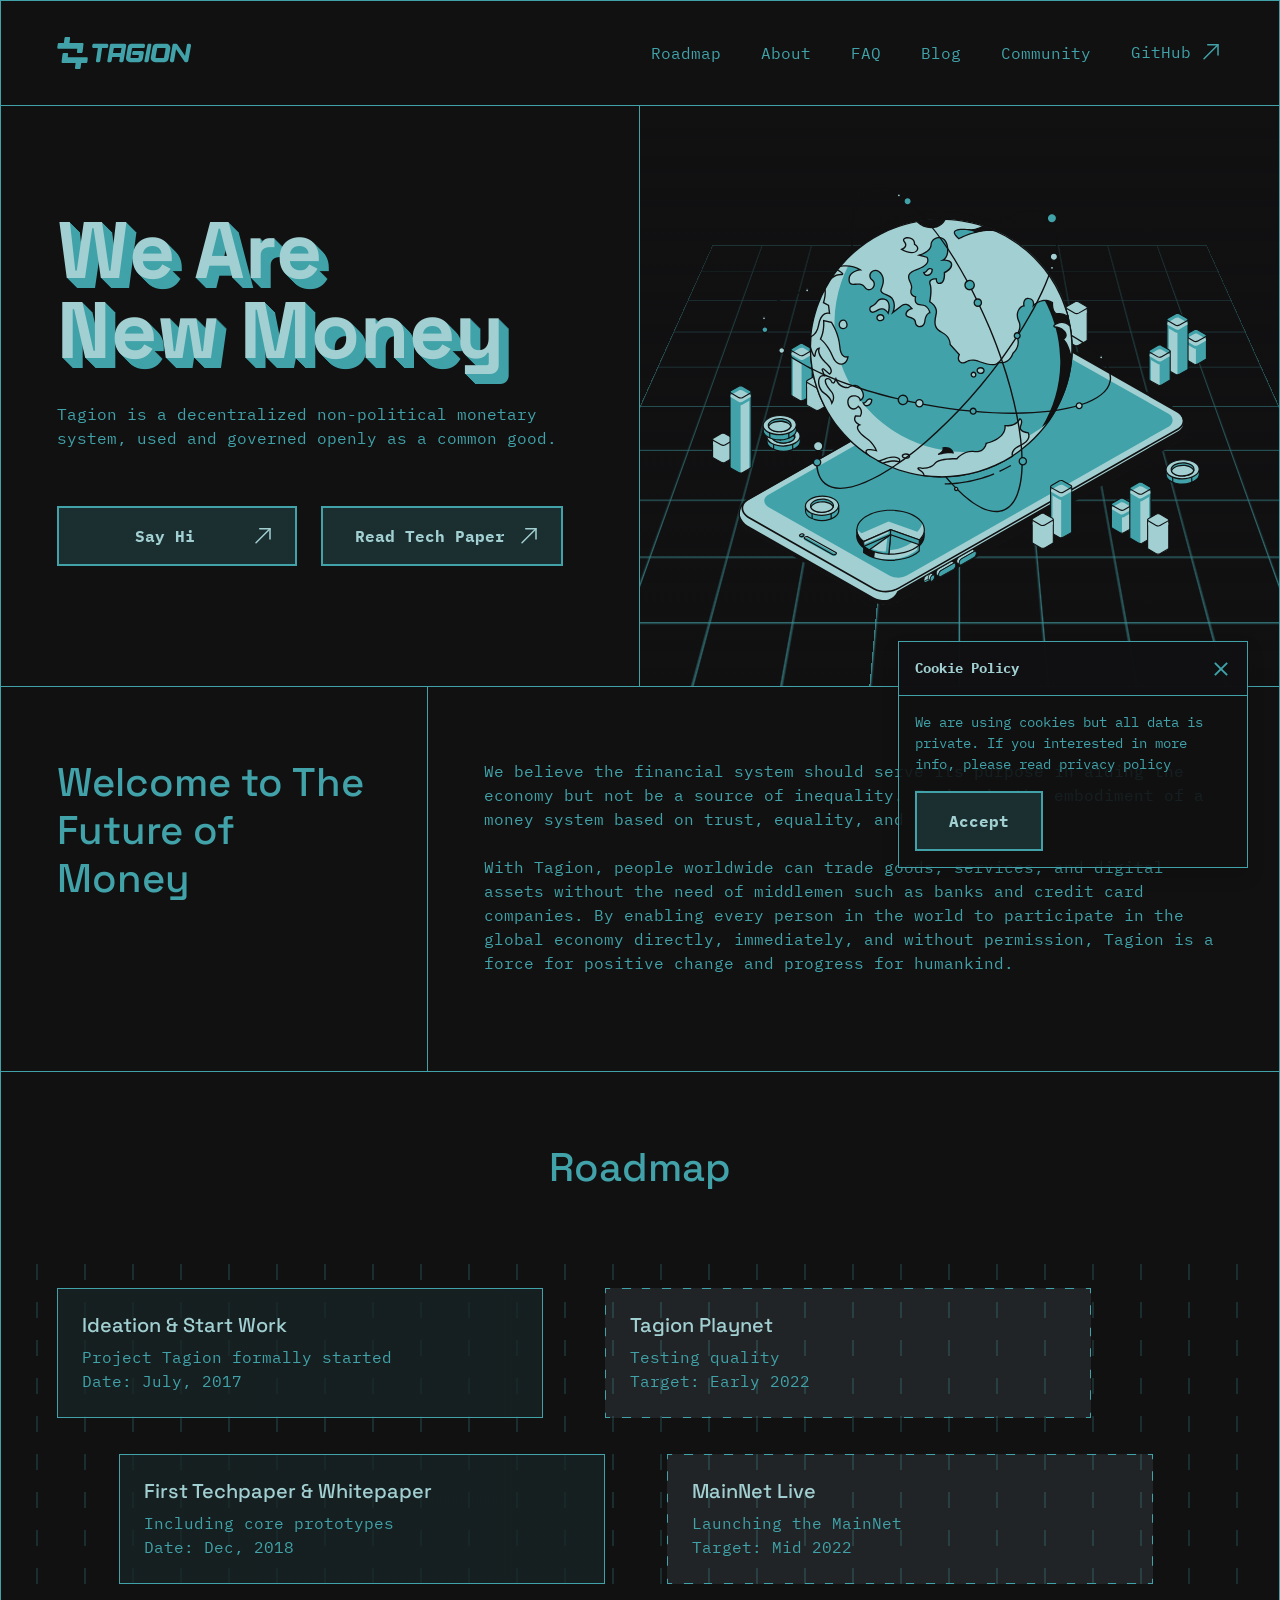
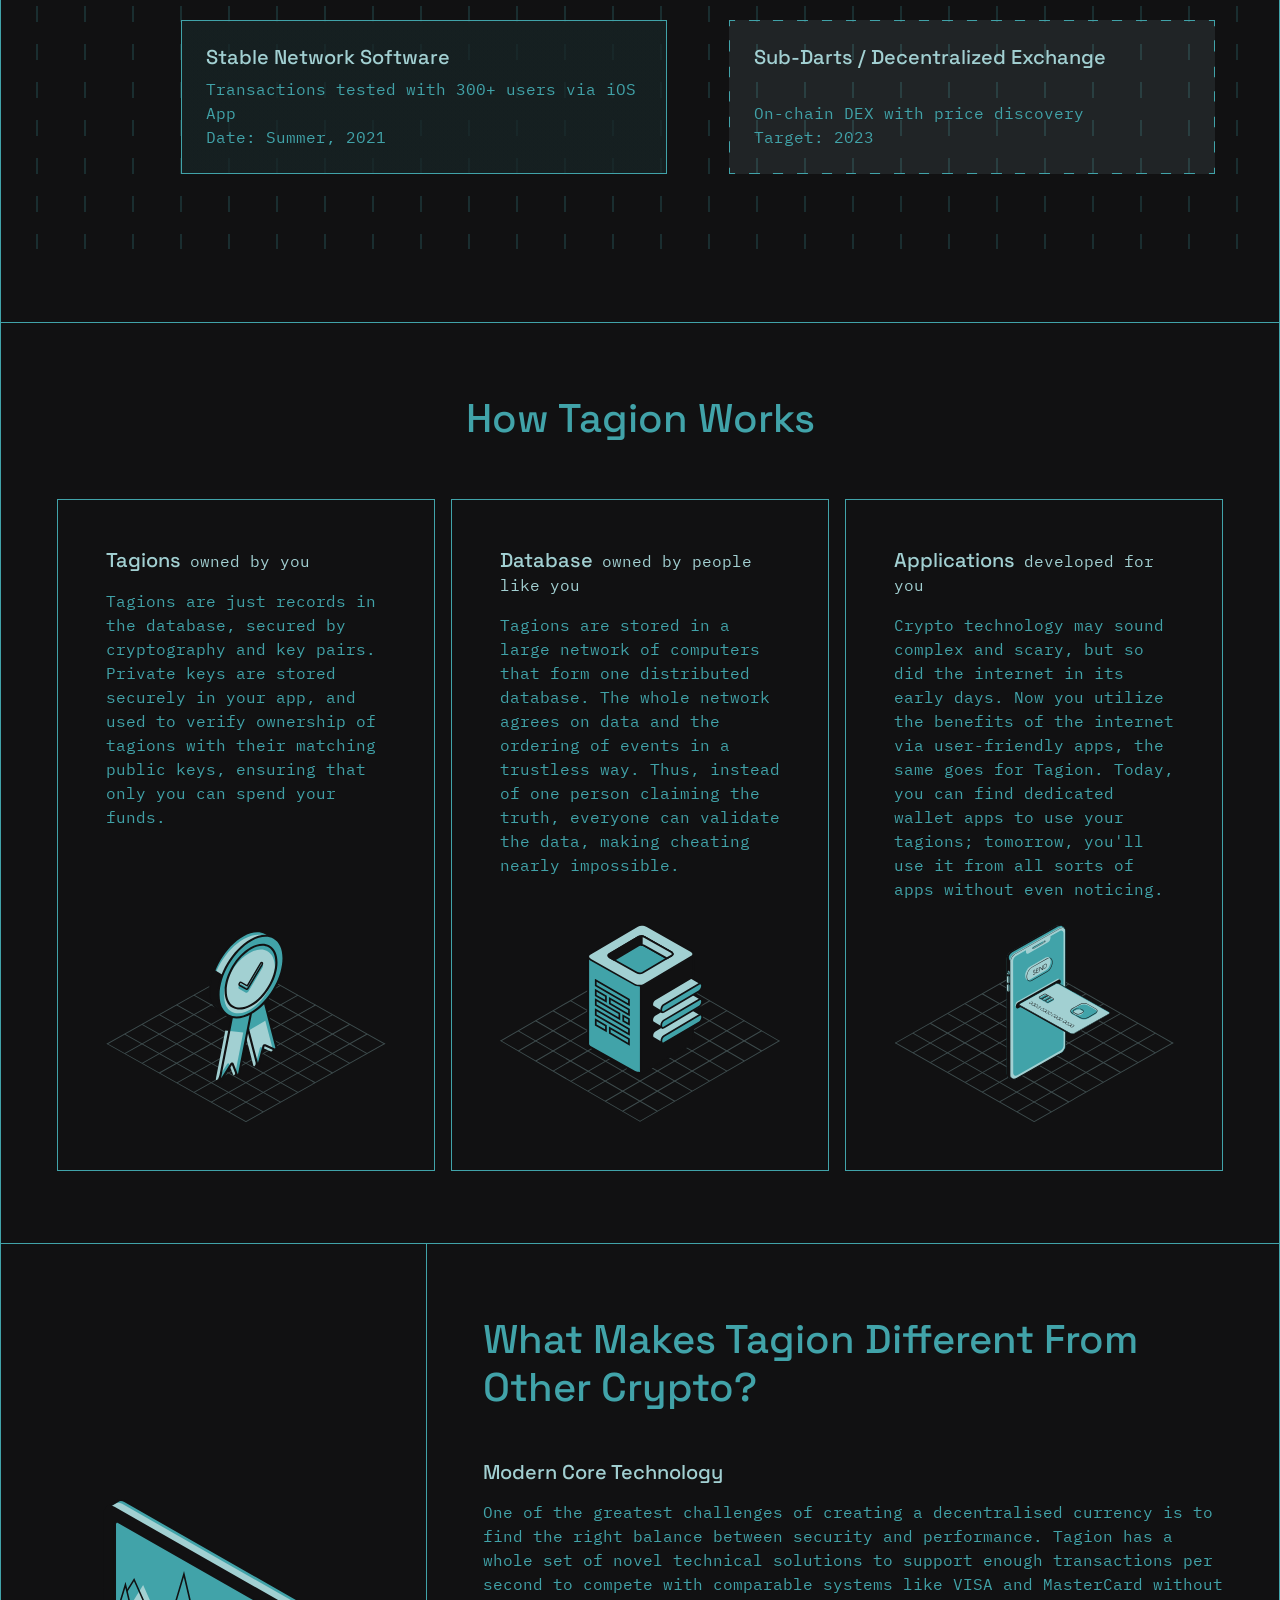
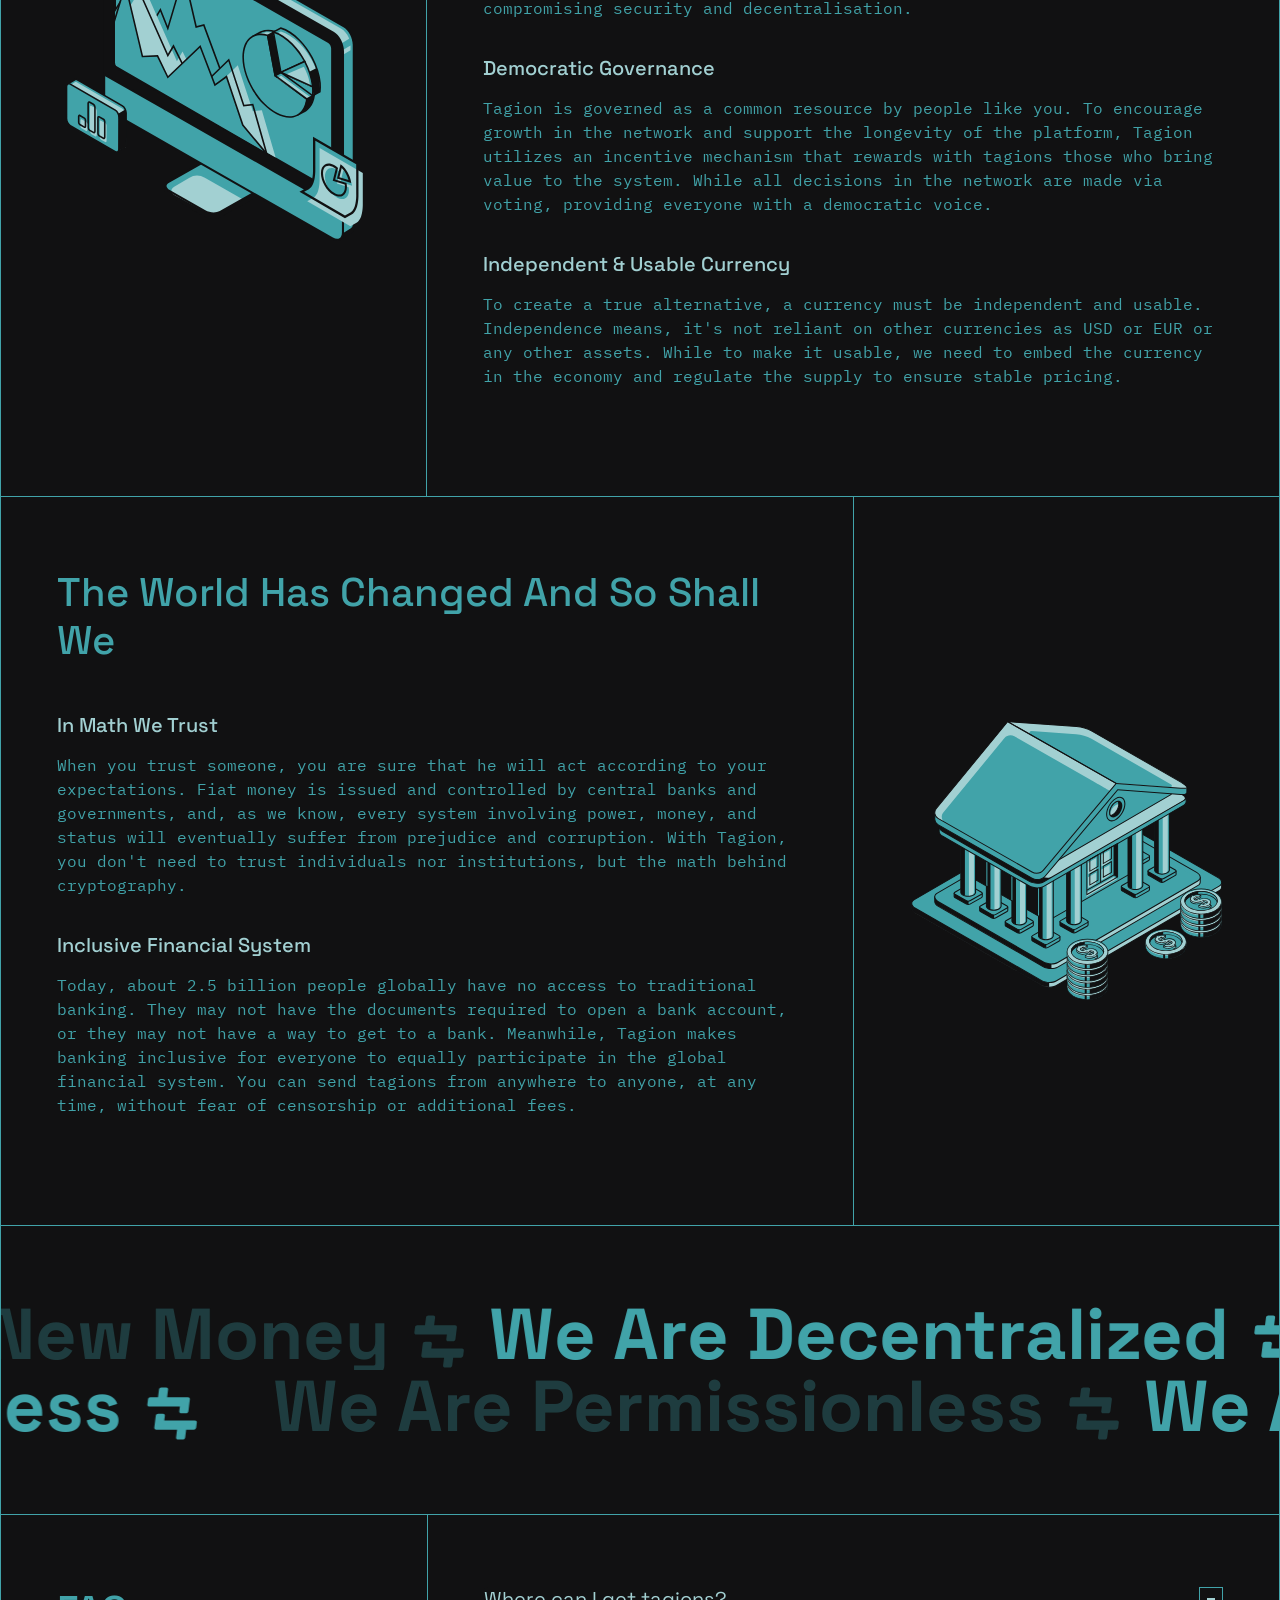
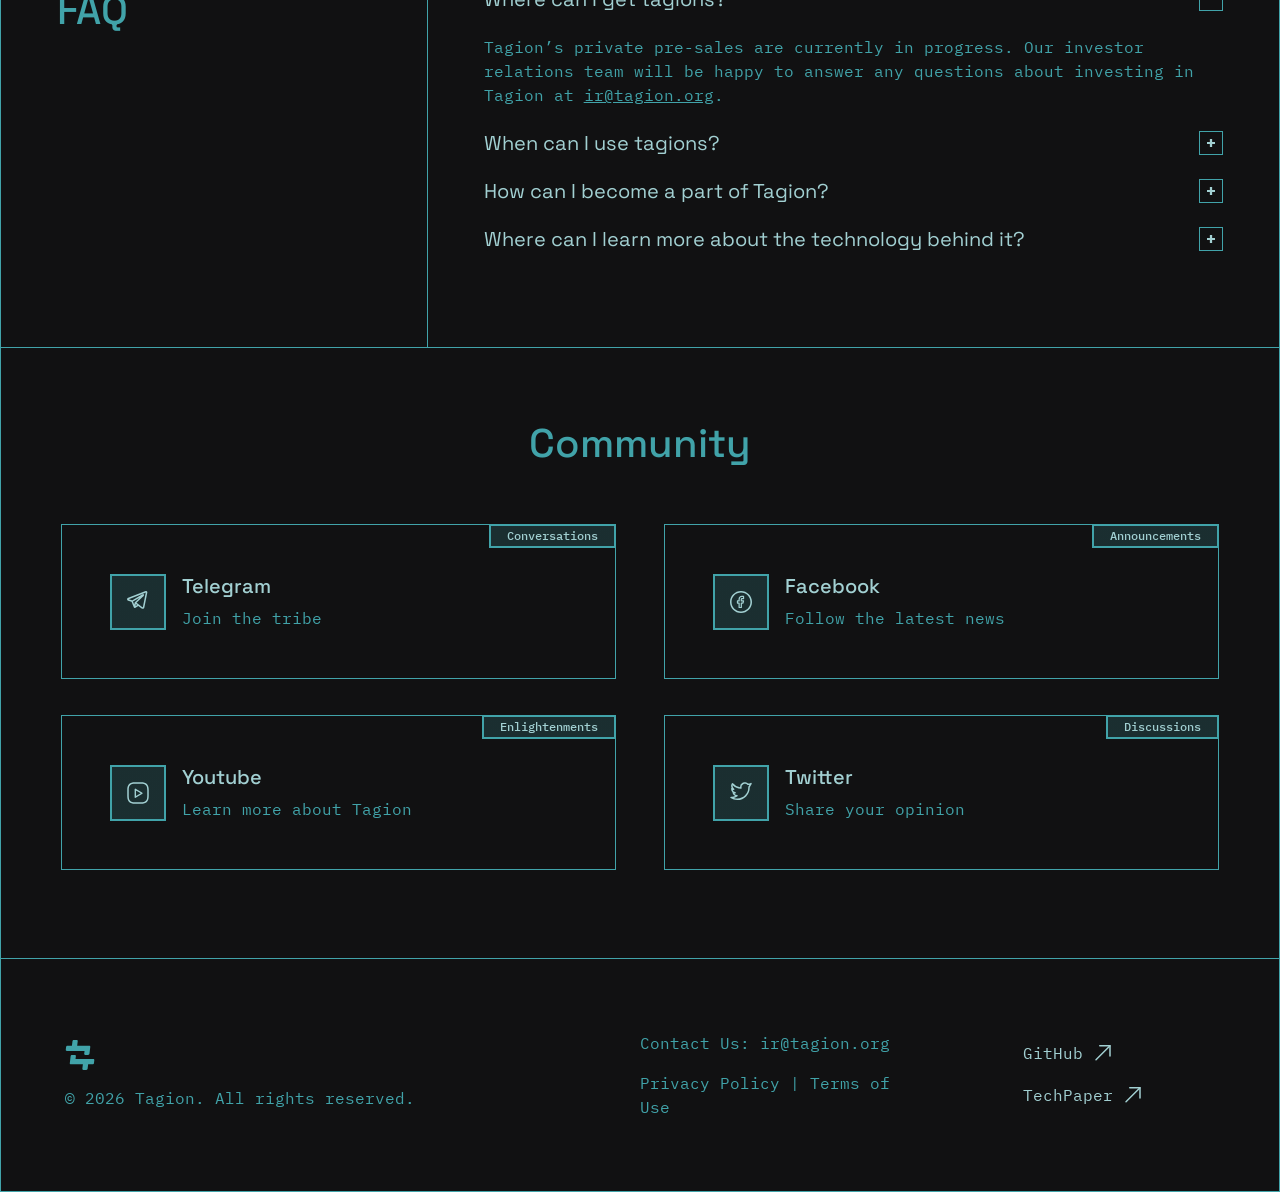
==== commit fddd2474: "Update from https://github.com/tagion/tagion.github.io/commit/9a70e9dcb5b572979486c80c7184aec754f87e" ====
--- a/index.html
+++ b/index.html
@@ -1,4 +1,4 @@
-<!DOCTYPE html><html lang="en"><head><meta charSet="utf-8"/><meta name="viewport" content="width=device-width"/><title>Tagion: the independent money system</title><meta name="description" content="Welcome to the future of money with Tagion - the monetary system, allowing you to participate in the global economy directly, immediately, and without special permission. This money system is decentralized, fast, non-political, and stable. Join Tagion to trade goods, services, and digital assets without the limitation of banks and credit card companies."/><meta property="og:title" content="Tagion: the independent money system"/><meta property="og:description" content="Welcome to the future of money with Tagion - the monetary system, allowing you to participate in the global economy directly, immediately, and without special permission. This money system is decentralized, fast, non-political, and stable. Join Tagion to trade goods, services, and digital assets without the limitation of banks and credit card companies."/><meta property="viewport" content="width=device-width, initial-scale=1"/><meta property="robots" content="index, follow"/><meta property="charSet" content="UTF-8"/><meta name="robots" content="index,follow"/><meta property="og:url" content="https://tagion.org"/><meta property="og:type" content="website"/><meta property="og:locale" content="en"/><meta property="og:site_name" content="Tagion"/><link rel="canonical" href="https://tagion.org"/><meta property="keywords" content="tagion, tagions, money, monetary system, decentralized, independent, community, economy, global, worldwide, non-political, common goods, fast, future, openly governed"/><meta property="author" content="Tagion"/><link rel="shortcut icon" href="/favicon.svg"/><link rel="apple-touch-icon" href="/apple-touch-icon.png"/><link rel="apple-touch-icon" sizes="57x57" href="/apple-touch-icon-57x57.png"/><link rel="apple-touch-icon" sizes="72x72" href="/apple-touch-icon-72x72.png"/><link rel="apple-touch-icon" sizes="76x76" href="/apple-touch-icon-76x76.png"/><link rel="apple-touch-icon" sizes="114x114" href="/apple-touch-icon-114x114.png"/><link rel="apple-touch-icon" sizes="120x120" href="/apple-touch-icon-120x120.png"/><link rel="apple-touch-icon" sizes="144x144" href="/apple-touch-icon-144x144.png"/><link rel="apple-touch-icon" sizes="152x152" href="/apple-touch-icon-152x152.png"/><link rel="apple-touch-icon" sizes="180x180" href="/apple-touch-icon-180x180.png"/><meta name="next-head-count" content="27"/><script src="https://cdn.usefathom.com/script.js" data-site="PXTICOGF" defer=""></script><link rel="preload" href="/_next/static/css/6ea706a3b9551c07.css" as="style"/><link rel="stylesheet" href="/_next/static/css/6ea706a3b9551c07.css" data-n-g=""/><noscript data-n-css=""></noscript><script defer="" nomodule="" src="/_next/static/chunks/polyfills-0d1b80a048d4787e.js"></script><script src="/_next/static/chunks/webpack-14e4ab9055e289e1.js" defer=""></script><script src="/_next/static/chunks/framework-5f4595e5518b5600.js" defer=""></script><script src="/_next/static/chunks/main-6255d92248f7f21e.js" defer=""></script><script src="/_next/static/chunks/pages/_app-cd7becebe996cb5c.js" defer=""></script><script src="/_next/static/chunks/pages/index-327e7008f9632e23.js" defer=""></script><script src="/_next/static/ew1u348xhUsN1rtrGjcVg/_buildManifest.js" defer=""></script><script src="/_next/static/ew1u348xhUsN1rtrGjcVg/_ssgManifest.js" defer=""></script><style data-styled="" data-styled-version="5.3.5">.cGCnsG{-webkit-text-decoration:none;text-decoration:none;cursor:pointer;color:#41a3a9;-webkit-transition:color 0.25s ease;transition:color 0.25s ease;}/*!sc*/
+<!DOCTYPE html><html lang="en"><head><meta charSet="utf-8"/><meta name="viewport" content="width=device-width"/><title>Tagion: the independent money system</title><meta name="description" content="Welcome to the future of money with Tagion - the monetary system, allowing you to participate in the global economy directly, immediately, and without special permission. This money system is decentralized, fast, non-political, and stable. Join Tagion to trade goods, services, and digital assets without the limitation of banks and credit card companies."/><meta property="og:title" content="Tagion: the independent money system"/><meta property="og:description" content="Welcome to the future of money with Tagion - the monetary system, allowing you to participate in the global economy directly, immediately, and without special permission. This money system is decentralized, fast, non-political, and stable. Join Tagion to trade goods, services, and digital assets without the limitation of banks and credit card companies."/><meta property="viewport" content="width=device-width, initial-scale=1"/><meta property="robots" content="index, follow"/><meta property="charSet" content="UTF-8"/><meta name="robots" content="index,follow"/><meta property="og:url" content="https://tagion.org"/><meta property="og:type" content="website"/><meta property="og:locale" content="en"/><meta property="og:site_name" content="Tagion"/><link rel="canonical" href="https://tagion.org"/><meta property="keywords" content="tagion, tagions, money, monetary system, decentralized, independent, community, economy, global, worldwide, non-political, common goods, fast, future, openly governed"/><meta property="author" content="Tagion"/><link rel="shortcut icon" href="/favicon.svg"/><link rel="apple-touch-icon" href="/apple-touch-icon.png"/><link rel="apple-touch-icon" sizes="57x57" href="/apple-touch-icon-57x57.png"/><link rel="apple-touch-icon" sizes="72x72" href="/apple-touch-icon-72x72.png"/><link rel="apple-touch-icon" sizes="76x76" href="/apple-touch-icon-76x76.png"/><link rel="apple-touch-icon" sizes="114x114" href="/apple-touch-icon-114x114.png"/><link rel="apple-touch-icon" sizes="120x120" href="/apple-touch-icon-120x120.png"/><link rel="apple-touch-icon" sizes="144x144" href="/apple-touch-icon-144x144.png"/><link rel="apple-touch-icon" sizes="152x152" href="/apple-touch-icon-152x152.png"/><link rel="apple-touch-icon" sizes="180x180" href="/apple-touch-icon-180x180.png"/><meta name="next-head-count" content="27"/><script src="https://cdn.usefathom.com/script.js" data-site="PXTICOGF" defer=""></script><link rel="preload" href="/_next/static/css/6ea706a3b9551c07.css" as="style"/><link rel="stylesheet" href="/_next/static/css/6ea706a3b9551c07.css" data-n-g=""/><noscript data-n-css=""></noscript><script defer="" nomodule="" src="/_next/static/chunks/polyfills-0d1b80a048d4787e.js"></script><script src="/_next/static/chunks/webpack-14e4ab9055e289e1.js" defer=""></script><script src="/_next/static/chunks/framework-5f4595e5518b5600.js" defer=""></script><script src="/_next/static/chunks/main-6255d92248f7f21e.js" defer=""></script><script src="/_next/static/chunks/pages/_app-a74ec7029d26886c.js" defer=""></script><script src="/_next/static/chunks/pages/index-327e7008f9632e23.js" defer=""></script><script src="/_next/static/UKSp6VhJgwhh9vOYuDK-K/_buildManifest.js" defer=""></script><script src="/_next/static/UKSp6VhJgwhh9vOYuDK-K/_ssgManifest.js" defer=""></script><style data-styled="" data-styled-version="5.3.5">.cGCnsG{-webkit-text-decoration:none;text-decoration:none;cursor:pointer;color:#41a3a9;-webkit-transition:color 0.25s ease;transition:color 0.25s ease;}/*!sc*/
 .cGCnsG svg{-webkit-transition:color 0.2s ease;transition:color 0.2s ease;}/*!sc*/
 .cGCnsG:hover{color:#A2D0D2;}/*!sc*/
 .cGCnsG:hover svg{color:#DCFDFF;}/*!sc*/
@@ -144,4 +144,4 @@
 data-styled.g53[id="Card-sc-1ylyy4h-2"]{content:"jvmFpa,"}/*!sc*/
 body{margin:0;padding:0;box-sizing:border-box;}/*!sc*/
 data-styled.g54[id="sc-global-iFljIF1"]{content:"sc-global-iFljIF1,"}/*!sc*/
-</style></head><body><div id="__next" data-reactroot=""><div id="layout"><div class="PageWrapper-sc-zlhn9g-0 fqJMqA d-flex flex-column container p-0 "><div class="Container-sc-yyy4wy-0 gSgOZS position-fixed d-flex justify-content-between align-items-center container p-3 px-lg-5 py-lg-4 border border-primary container"><a class="Link-sc-raa0i4-0 cGCnsG" target="" href="https://tagion.org"><div class="Container-sc-znw1nx-0 bSRkJE"><svg viewBox="0 0 168 40" fill="none" xmlns="http://www.w3.org/2000/svg"><path d="m8.963 1.579-.739 6H2.256C1.39 7.579.6 8.286.492 9.158l-.48 3.895c-.107.872.509 1.579 1.376 1.579H25.05l-.454 3.684c-.107.872.51 1.579 1.376 1.579h3.874c.868 0 1.658-.707 1.765-1.58l1.128-9.157c.107-.872-.51-1.579-1.377-1.579H15.24l.739-6C16.085.707 15.468 0 14.602 0h-3.874C9.86 0 9.07.707 8.963 1.579zm20.173 36.842.739-6h5.967c.868 0 1.658-.707 1.765-1.579l.48-3.895c.107-.872-.509-1.579-1.376-1.579H13.049l.454-3.684c.107-.872-.51-1.579-1.377-1.579H8.253c-.868 0-1.658.707-1.765 1.58L5.36 30.841c-.107.872.51 1.579 1.376 1.579H22.86l-.739 6c-.107.872.509 1.579 1.376 1.579h3.874c.867 0 1.658-.707 1.765-1.579zm20.432-6.992c-.765 0-1.381-.713-1.27-1.469l2.392-16.186h-5.195c-1.168 0-2.1-1.107-1.895-2.254l.277-1.563a1.663 1.663 0 0 1 1.658-1.385h16.354c1.168 0 2.1 1.107 1.895 2.254l-.278 1.563a1.662 1.662 0 0 1-1.657 1.385h-5.861l-2.333 16.212a1.664 1.664 0 0 1-1.667 1.443h-2.42z" fill="#41A3A9"></path><path fill-rule="evenodd" clip-rule="evenodd" d="M63.77 31.429c-.774 0-1.393-.73-1.265-1.492l3.351-19.964a1.663 1.663 0 0 1 1.66-1.401h16.737c1.165 0 2.095 1.103 1.896 2.248l-3.354 19.218a1.663 1.663 0 0 1-1.659 1.39h-2.423c-.777 0-1.398-.735-1.264-1.499l.843-4.812-9.599.017-.863 4.906a1.663 1.663 0 0 1-1.657 1.389H63.77zm15.431-11.465 1.085-6.156h-9.11a.61.61 0 0 0-.379.154.71.71 0 0 0-.226.41l-.972 5.526 9.602.066z" fill="#41A3A9"></path><path d="M85.93 25.56c-.213 1.547.208 2.912 1.264 4.095 1.067 1.182 2.388 1.774 3.963 1.774h11.085c2.34 0 3.866-1.263 4.578-3.787.124-.682.238-1.348.342-1.996.387-2.289.725-4.297 1.013-6.024.19-1.141-.738-2.232-1.896-2.232H95.597c-.843 0-1.535.593-1.664 1.425l-.358 2.319c-.117.757.5 1.476 1.268 1.476h7.194l-.512 3.02c0 .17-.064.306-.192.409a.548.548 0 0 1-.361.153h-8.74a.7.7 0 0 1-.539-.239.705.705 0 0 1-.189-.563l1.828-11.019a.754.754 0 0 1 .26-.41.61.61 0 0 1 .378-.153h13.746c.834 0 1.52-.579 1.659-1.398l.272-1.598c.194-1.143-.735-2.24-1.898-2.24H92.683c-2.329 0-3.85 1.262-4.562 3.786l-2.19 13.203zm24.129 5.869c-.787 0-1.41-.753-1.26-1.523l3.91-19.98a1.664 1.664 0 0 1 1.654-1.354h2.042c.731 0 1.315.69 1.19 1.41l-3.47 20.054a1.663 1.663 0 0 1-1.659 1.393h-2.407z" fill="#41A3A9"></path><path fill-rule="evenodd" clip-rule="evenodd" d="M119.2 12.358c.825-2.524 2.469-3.786 4.933-3.786h11.692c1.665 0 3.053.59 4.165 1.774 1.124 1.182 1.573 2.547 1.348 4.093l.001.017-.054.205a4.569 4.569 0 0 1-.05.273 8.616 8.616 0 0 1-.07.478l-.124.682c-.049.273-.107.597-.172.972-.066.376-.145.808-.236 1.297a176.48 176.48 0 0 1-.651 3.718c-.131.762-.278 1.61-.442 2.542-.153.92-.329 1.927-.528 3.019-.723 2.524-2.362 3.787-4.915 3.787h-11.608c-1.71 0-3.121-.592-4.233-1.774-1.112-1.183-1.567-2.548-1.364-4.094l-.005-.068c.009-.034.017-.08.025-.137.018-.068.034-.165.048-.29.026-.125.055-.278.088-.46.044-.194.085-.427.123-.7a138.302 138.302 0 0 0 .392-2.269c.092-.488.191-1.04.297-1.654.117-.614.241-1.302.371-2.064s.278-1.603.442-2.524c.164-.933.34-1.945.527-3.037zm13.559 13.834c.349 0 .573-.188.672-.563l-.003-.051a.532.532 0 0 0 .025-.12l.035-.238c.028-.103.053-.228.077-.375a51.132 51.132 0 0 1 .246-1.399c.059-.307.12-.666.183-1.075.074-.41.157-.87.247-1.381.09-.524.192-1.104.308-1.74.116-.637.239-1.337.369-2.099.141-.773.294-1.62.458-2.541a.731.731 0 0 0-.172-.563c-.134-.16-.33-.239-.589-.239h-9.145c-.36 0-.583.188-.671.563l.001.017-.015.034a.358.358 0 0 1-.026.12 8.193 8.193 0 0 1-.11.63l-.098.58c-.041.228-.091.495-.15.803a41.37 41.37 0 0 1-.182 1.074c-.064.41-.146.876-.246 1.399a412.63 412.63 0 0 1-.31 1.723c-.104.636-.227 1.341-.367 2.115-.131.762-.278 1.603-.443 2.524a.683.683 0 0 0 .206.563.75.75 0 0 0 .555.239h9.145z" fill="#41A3A9"></path><path d="M142.672 31.429c-1.163 0-2.092-1.098-1.898-2.241l3.269-19.218c.14-.82.827-1.398 1.66-1.398h2.843c.621 0 1.22.324 1.584.857l9.551 14.017 2.266-13.473a1.662 1.662 0 0 1 1.66-1.401h1.653c1.171 0 2.102 1.112 1.894 2.26l-3.496 19.218a1.663 1.663 0 0 1-1.656 1.379h-1.778c-.81 0-1.54-.589-1.732-1.395L148.437 15.36l-2.429 14.662a1.662 1.662 0 0 1-1.66 1.406h-1.676z" fill="#41A3A9"></path></svg></div></a><nav class="Nav-sc-cku3t0-1 fVwLcM align-items-center "><a class="Link-sc-raa0i4-0 cGCnsG Link-sc-cku3t0-0 kLFVZL" target="" href="/#roadmap">Roadmap</a><a class="Link-sc-raa0i4-0 cGCnsG Link-sc-cku3t0-0 kLFVZL" target="" href="/#about">About</a><a class="Link-sc-raa0i4-0 cGCnsG Link-sc-cku3t0-0 kLFVZL" target="" href="/#faq">FAQ</a><a class="Link-sc-raa0i4-0 cGCnsG Link-sc-cku3t0-0 kLFVZL" target="" href="/blog">Blog</a><a class="Link-sc-raa0i4-0 cGCnsG Link-sc-cku3t0-0 kLFVZL" target="" href="/#community">Community</a><a class="Link-sc-raa0i4-0 gxVfJM" target="_blank" href="https://github.com/tagion">GitHub<svg width="24" height="24" fill="none" xmlns="http://www.w3.org/2000/svg" class="position-relative ms-1" style="top:-2px"><path d="M5 19.5c.19 0 .38-.07.53-.22l14-14c.29-.29.29-.77 0-1.06a.754.754 0 0 0-1.06 0l-14 14c-.29.29-.29.77 0 1.06.15.15.34.22.53.22Z" fill="currentColor"></path><path d="M19 15.77c.41 0 .75-.34.75-.75V4.75c0-.41-.34-.75-.75-.75H8.73c-.41 0-.75.34-.75.75s.34.75.75.75h9.52v9.52c0 .41.34.75.75.75Z" fill="currentColor"></path></svg></a></nav><div class="Burger-sc-1l9e055-0 GJGkf position-relative d-lg-none "><span></span><span></span><span></span></div></div><div class="OffsetMenu-sc-yyy4wy-1 lfXnre p-0 border-primary border-end border-start  container"><nav class="Nav-sc-cku3t0-1 fVwLcM align-items-center "><a class="Link-sc-raa0i4-0 cGCnsG Link-sc-cku3t0-0 kLFVZL" target="" href="/#roadmap">Roadmap</a><a class="Link-sc-raa0i4-0 cGCnsG Link-sc-cku3t0-0 kLFVZL" target="" href="/#about">About</a><a class="Link-sc-raa0i4-0 cGCnsG Link-sc-cku3t0-0 kLFVZL" target="" href="/#faq">FAQ</a><a class="Link-sc-raa0i4-0 cGCnsG Link-sc-cku3t0-0 kLFVZL" target="" href="/blog">Blog</a><a class="Link-sc-raa0i4-0 cGCnsG Link-sc-cku3t0-0 kLFVZL" target="" href="/#community">Community</a><a class="Link-sc-raa0i4-0 gxVfJM" target="_blank" href="https://github.com/tagion">GitHub<svg width="24" height="24" fill="none" xmlns="http://www.w3.org/2000/svg" class="position-relative ms-1" style="top:-2px"><path d="M5 19.5c.19 0 .38-.07.53-.22l14-14c.29-.29.29-.77 0-1.06a.754.754 0 0 0-1.06 0l-14 14c-.29.29-.29.77 0 1.06.15.15.34.22.53.22Z" fill="currentColor"></path><path d="M19 15.77c.41 0 .75-.34.75-.75V4.75c0-.41-.34-.75-.75-.75H8.73c-.41 0-.75.34-.75.75s.34.75.75.75h9.52v9.52c0 .41.34.75.75.75Z" fill="currentColor"></path></svg></a></nav><div class="SpecContainer-sc-cku3t0-2 thkpu border-primary border-top border-bottom px-3"><a class="Link-sc-raa0i4-0 gxVfJM" target="_blank" href="/resources/tech-paper.pdf">TechPaper<svg width="24" height="24" fill="none" xmlns="http://www.w3.org/2000/svg" class="position-relative ms-1" style="top:-2px"><path d="M5 19.5c.19 0 .38-.07.53-.22l14-14c.29-.29.29-.77 0-1.06a.754.754 0 0 0-1.06 0l-14 14c-.29.29-.29.77 0 1.06.15.15.34.22.53.22Z" fill="currentColor"></path><path d="M19 15.77c.41 0 .75-.34.75-.75V4.75c0-.41-.34-.75-.75-.75H8.73c-.41 0-.75.34-.75.75s.34.75.75.75h9.52v9.52c0 .41.34.75.75.75Z" fill="currentColor"></path></svg></a></div></div><main id="main" class="Main-sc-zlhn9g-1 fOJElZ"><div class="overflow-hidden container"><div class="border-primary border-bottom row"><div class="px-3 py-425 px-md-5 py-md-7 border-primary border-end border-start col-lg-6"><h1 style="color:#111112;position:absolute;z-index:-1;opacity:0;visibility:hidden">We are <!-- -->New Money</h1> <span class="Title-sc-1ng8n6y-0 iZvkHH">We Are <br/><div class="Typewriter" data-testid="typewriter-wrapper"></div></span><p class="mb-3 mb-md-5">Tagion is a decentralized non-political monetary system, used and governed openly as a common good.</p><a class="Link-sc-raa0i4-0 cGCnsG Link-sc-1ng8n6y-1 liGLKj" target="_blank" href="https://t.me/tagionChat"><button type="button" theme="primary" style="min-width:240px" class="Button-sc-1h0b0el-0 jDhhKa me-3 me-3 btn btn-primary">Say Hi<svg width="24" height="24" fill="none" xmlns="http://www.w3.org/2000/svg" class="Icon-sc-1h0b0el-1 csIWgB"><path d="M5 19.5c.19 0 .38-.07.53-.22l14-14c.29-.29.29-.77 0-1.06a.754.754 0 0 0-1.06 0l-14 14c-.29.29-.29.77 0 1.06.15.15.34.22.53.22Z" fill="currentColor"></path><path d="M19 15.77c.41 0 .75-.34.75-.75V4.75c0-.41-.34-.75-.75-.75H8.73c-.41 0-.75.34-.75.75s.34.75.75.75h9.52v9.52c0 .41.34.75.75.75Z" fill="currentColor"></path></svg></button></a><a class="Link-sc-raa0i4-0 cGCnsG Link-sc-1ng8n6y-1 liGLKj" target="_blank" href="/resources/tech-paper.pdf"><button type="button" theme="primary" style="min-width:240px" class="Button-sc-1h0b0el-0 jDhhKa btn btn-primary">Read Tech Paper<svg width="24" height="24" fill="none" xmlns="http://www.w3.org/2000/svg" class="Icon-sc-1h0b0el-1 csIWgB"><path d="M5 19.5c.19 0 .38-.07.53-.22l14-14c.29-.29.29-.77 0-1.06a.754.754 0 0 0-1.06 0l-14 14c-.29.29-.29.77 0 1.06.15.15.34.22.53.22Z" fill="currentColor"></path><path d="M19 15.77c.41 0 .75-.34.75-.75V4.75c0-.41-.34-.75-.75-.75H8.73c-.41 0-.75.34-.75.75s.34.75.75.75h9.52v9.52c0 .41.34.75.75.75Z" fill="currentColor"></path></svg></button></a></div><div class="Scene-sc-1ng8n6y-2 iNLhew position-relative align-items-center border-primary border-end overflow-hidden px-6 py-5 col"><div class="Background-sc-1ng8n6y-3 fLQsqa border-primary border-end border-bottom border-top"></div><div class="Container-sc-3qzi82-0 jSjHsd"><img src="/images/phone-planet.svg" alt="World is glitching!"/><div class="GlitchItem-sc-3qzi82-1 fplpcB"></div><div class="GlitchItem-sc-3qzi82-1 fplpcB"></div><div class="GlitchItem-sc-3qzi82-1 fplpcB"></div><div class="GlitchItem-sc-3qzi82-1 fplpcB"></div><div class="GlitchItem-sc-3qzi82-1 fplpcB"></div></div></div></div></div><div id="about" class="border-primary border-bottom container"><div style="height:100%" class="row"><div class="Sidebar-sc-145w335-1 fBJLoW border-primary border-end border-bottom border-start border-lg-bottom-0 border-lg-right-0 p-0 col-lg-4"><div id="sticky-sidebar" class="px-3 py-425 px-md-4 px-lg-5 py-lg-6 "><h2 class="Title-sc-145w335-0 ImWBs">Welcome to The Future of Money</h2></div></div><div class="Content-sc-145w335-2 gClPga border-primary border-start border-end px-3 py-425 px-md-4 px-lg-5 py-lg-6 col-lg-8"><p>We believe the financial system should serve its purpose in aiding the economy but not be a source of inequality. Tagion is the embodiment of a money system based on trust, equality, and freedom.</p><p>With Tagion, people worldwide can trade goods, services, and digital assets without the need of middlemen such as banks and credit card companies. By enabling every person in the world to participate in the global economy directly, immediately, and without permission, Tagion is a force for positive change and progress for humankind.</p></div></div></div><div id="roadmap" class="border-primary border-bottom border-end border-start p-0 pb-lg-6 overflow-hidden container"><h2 class="Title-sc-1ylyy4h-1 hKRkiI text-left text-lg-center py-425 px-3 m-0 pt-lg-6 pb-lg-5 border-primary border-bottom border-lg-bottom-0">Roadmap</h2><div class="Container-sc-1ylyy4h-0 hfKGSt py-425 px-3 px-lg-5 position-relative"><div class="dash" style="left:0rem;margin-left:-.8rem"></div><div class="dash" style="left:3rem;margin-left:-.8rem"></div><div class="dash" style="left:6rem;margin-left:-.8rem"></div><div class="dash" style="left:9rem;margin-left:-.8rem"></div><div class="dash" style="left:12rem;margin-left:-.8rem"></div><div class="dash" style="left:15rem;margin-left:-.8rem"></div><div class="dash" style="left:18rem;margin-left:-.8rem"></div><div class="dash" style="left:21rem;margin-left:-.8rem"></div><div class="dash" style="left:24rem;margin-left:-.8rem"></div><div class="dash" style="left:27rem;margin-left:-.8rem"></div><div class="dash" style="left:30rem;margin-left:-.8rem"></div><div class="dash" style="left:33rem;margin-left:-.8rem"></div><div class="dash" style="left:36rem;margin-left:-.8rem"></div><div class="dash" style="left:39rem;margin-left:-.8rem"></div><div class="dash" style="left:42rem;margin-left:-.8rem"></div><div class="dash" style="left:45rem;margin-left:-.8rem"></div><div class="dash" style="left:48rem;margin-left:-.8rem"></div><div class="dash" style="left:51rem;margin-left:-.8rem"></div><div class="dash" style="left:54rem;margin-left:-.8rem"></div><div class="dash" style="left:57rem;margin-left:-.8rem"></div><div class="dash" style="left:60rem;margin-left:-.8rem"></div><div class="dash" style="left:63rem;margin-left:-.8rem"></div><div class="dash" style="left:66rem;margin-left:-.8rem"></div><div class="dash" style="left:69rem;margin-left:-.8rem"></div><div class="dash" style="left:72rem;margin-left:-.8rem"></div><div class="dash" style="left:75rem;margin-left:-.8rem"></div><div class="dash" style="left:78rem;margin-left:-.8rem"></div><div class="dash" style="left:81rem;margin-left:-.8rem"></div><div class="dash" style="left:84rem;margin-left:-.8rem"></div><div class="dash" style="left:87rem;margin-left:-.8rem"></div><div class="dash" style="left:90rem;margin-left:-.8rem"></div><div class="dash" style="left:93rem;margin-left:-.8rem"></div><div class="dash" style="left:96rem;margin-left:-.8rem"></div><div class="dash" style="left:99rem;margin-left:-.8rem"></div><div class="dash" style="left:102rem;margin-left:-.8rem"></div><div class="dash" style="left:105rem;margin-left:-.8rem"></div><div class="dash" style="left:108rem;margin-left:-.8rem"></div><div class="dash" style="left:111rem;margin-left:-.8rem"></div><div class="dash" style="left:114rem;margin-left:-.8rem"></div><div class="dash" style="left:117rem;margin-left:-.8rem"></div><div class="dash" style="left:120rem;margin-left:-.8rem"></div><div class="dash" style="left:123rem;margin-left:-.8rem"></div><div class="dash" style="left:126rem;margin-left:-.8rem"></div><div class="dash" style="left:129rem;margin-left:-.8rem"></div><div class="dash" style="left:132rem;margin-left:-.8rem"></div><div class="dash" style="left:135rem;margin-left:-.8rem"></div><div class="dash" style="left:138rem;margin-left:-.8rem"></div><div class="dash" style="left:141rem;margin-left:-.8rem"></div><div class="dash" style="left:144rem;margin-left:-.8rem"></div><div class="dash" style="left:147rem;margin-left:-.8rem"></div><div class="m-0 row"><div class="mb-4 col-lg-5 order-lg-0 offset-lg-0"><div variant="primary" theme="[object Object]" class="Card-sc-ybq107-0 hxlecB Card-sc-1ylyy4h-2 jvmFpa h-100 position-relative p-3 border-primary card"><h4>Ideation &amp; Start Work</h4><p class="mb-0 mt-auto">Project Tagion formally started</p><p class="mb-0">Date:<!-- --> <time dateTime="1498867200000">July, 2017</time></p></div></div><div class="mb-4 col-lg-5 order-lg-2 offset-lg-1"><div variant="primary" theme="[object Object]" class="Card-sc-ybq107-0 hxlecB Card-sc-1ylyy4h-2 jvmFpa h-100 position-relative p-3 border-primary card"><h4>First Techpaper &amp; Whitepaper</h4><p class="mb-0 mt-auto">Including core prototypes</p><p class="mb-0">Date:<!-- --> <time dateTime="1543622400000">Dec, 2018</time></p></div></div><div class="mb-4 col-lg-5 order-lg-4 offset-lg-2"><div variant="primary" theme="[object Object]" class="Card-sc-ybq107-0 hxlecB Card-sc-1ylyy4h-2 jvmFpa h-100 position-relative p-3 border-primary card"><h4>Stable Network Software</h4><p class="mb-0 mt-auto">Transactions tested with 300+ users via iOS App</p><p class="mb-0">Date:<!-- --> <time dateTime="1609459200000">Summer, 2021</time></p></div></div><div class="mb-4 col-lg-5 order-lg-1 offset-lg-1"><div variant="dashed" theme="[object Object]" class="Card-sc-ybq107-0 OqSnT Card-sc-1ylyy4h-2 jvmFpa h-100 position-relative p-3 border-primary card"><h4>Tagion Playnet</h4><p class="mb-0 mt-auto">Testing quality</p><p class="mb-0">Target:<!-- --> <time dateTime="1640995200000">Early 2022</time></p></div></div><div class="mb-4 col-lg-5 order-lg-3 offset-lg-1"><div variant="dashed" theme="[object Object]" class="Card-sc-ybq107-0 OqSnT Card-sc-1ylyy4h-2 jvmFpa h-100 position-relative p-3 border-primary card"><h4>MainNet Live</h4><p class="mb-0 mt-auto">Launching the MainNet</p><p class="mb-0">Target:<!-- --> <time dateTime="1640995200000">Mid 2022</time></p></div></div><div class="mb-4 col-lg-5 order-lg-5 offset-lg-1"><div variant="dashed" theme="[object Object]" class="Card-sc-ybq107-0 OqSnT Card-sc-1ylyy4h-2 jvmFpa h-100 position-relative p-3 border-primary card"><h4> Sub-Darts / Decentralized Exchange</h4><p class="mb-0 mt-auto">On-chain DEX with price discovery</p><p class="mb-0">Target:<!-- --> <time dateTime="1672531200000">2023</time></p></div></div></div></div></div><div id="how-it-works" class="border-primary border-bottom border-end border-start p-0 container"><h2 class="Title-sc-1ovaf8g-0 mslgJ text-left text-lg-center py-425 px-3 m-0 pt-lg-6 pb-lg-5 border-primary border-bottom border-lg-bottom-0 ">How Tagion Works</h2><div class="swiper px-3 px-lg-5 pt-425 pb-6 pt-lg-0"><div class="swiper-pagination"></div><div class="swiper-wrapper"><div class="swiper-slide h-auto"><div class="FeatureCard-sc-1aap8i-0 hihLPv h-100 border border-primary p-45 overflow-hidden card"><div class="TextContainer-sc-1aap8i-1 gxMDGh mb-2"><h4 class="mb-0">Tagions</h4><mark>owned by you</mark></div><p class="Content-sc-1aap8i-2 eOnEGy">Tagions are just records in the database, secured by cryptography and key pairs. Private keys are stored securely in your app, and used to verify ownership of tagions with their matching public keys, ensuring that only you can spend your funds.</p><svg viewBox="0 0 284 200" fill="none" xmlns="http://www.w3.org/2000/svg" class="mx-auto" style="max-height:200px"><g opacity="0.3" fill="#A2D0D2"><path d="M141.961 200 .443 120.492l1.134-.407L142.22 199.06l-.26.94ZM19.142 110.235l-.479.806 140.635 78.971.478-.807-140.634-78.97ZM36.714 100.372l-.479.807 140.635 78.97.478-.806-140.634-78.971ZM54.277 90.506l-.478.807 140.634 78.97.479-.806-140.635-78.97ZM71.853 80.636l-.479.807 140.635 78.97.478-.806-140.634-78.97ZM89.424 70.773l-.479.806L229.58 150.55l.478-.807-140.634-78.97ZM106.987 60.905l-.478.807 140.634 78.97.479-.806-140.635-78.97ZM124.559 51.045l-.478.806 140.634 78.971.479-.807-140.635-78.97ZM282.29 120.944 141.655 41.969l.278-.922 141.51 79.472-1.153.425Z"></path><path d="m141.961 200-.27-.967 140.636-78.975 1.115.461L141.961 200ZM264.717 110.172 124.115 189.19l.479.806 140.602-79.018-.479-.806ZM247.171 100.29l-140.602 79.034.479.806 140.602-79.034-.479-.806ZM229.582 90.44 88.98 169.458l.479.806L230.06 91.246l-.479-.806ZM194.462 70.684 53.86 149.717l.479.806L194.94 71.49l-.479-.806ZM212.31 80.733 71.708 159.767l.48.806L212.788 81.54l-.479-.807ZM176.891 60.832 36.289 139.865l.479.806L177.37 61.638l-.479-.806ZM159.326 50.986 18.724 130.02l.48.806 140.601-79.034-.479-.806ZM1.614 120.917l-1.171-.425 141.49-79.445.325.895L1.614 120.917Z"></path></g><path d="M105.8 66.172c0-20.44 14.766-45.324 32.968-55.533 8.905-5.004 16.98-5.542 22.909-2.424h.023l.231.135c.092.045.161.09.254.157l7.751 4.398c.6.337.623 1.144.047 1.526l-4.615 2.961c.716 2.626 1.131 5.565 1.131 8.84 0 20.442-14.765 45.325-32.968 55.534-2.445 1.369-4.845 2.401-7.129 3.12l-1.73 5.81c-.185.629-.946.92-1.523.606l-7.451-4.218-.485-.27-.484-.269-.024-.067c-5.49-3.567-8.905-10.523-8.905-20.306Z" fill="#41A3A9"></path><path d="M106.883 69.717c0-20.44 14.765-45.324 32.968-55.533 8.905-5.004 16.98-5.542 22.909-2.424h.023l.231.135c.092.045.161.09.254.157l7.751 4.398c.6.337.623 1.144.046 1.526l-4.614 2.961c.716 2.626 1.131 5.565 1.131 8.84 0 20.442-37.813 57.935-40.097 58.653.023-.045-20.602-8.93-20.602-18.713Z" fill="#A2D0D2"></path><path d="M123.679 92.469c.277 0 .531-.045.808-.157a2.09 2.09 0 0 0 1.246-1.346l1.568-5.273a38.498 38.498 0 0 0 6.783-3.03c18.48-10.366 33.522-35.698 33.522-56.453 0-2.917-.323-5.721-.969-8.369l3.968-2.558c.577-.381.923-1.01.9-1.683a1.958 1.958 0 0 0-.992-1.638l-8.675-4.936-.069.022c-6.483-3.186-14.811-2.243-23.555 2.67-18.48 10.367-33.522 35.699-33.522 56.454 0 9.58 3.23 17.008 9.09 20.934l.023.045 1.361.83 7.429 4.219c.346.157.715.269 1.084.269Zm45.519-78.824-5.053 3.231.208.74c.715 2.67 1.084 5.565 1.084 8.572 0 20.082-14.557 44.584-32.437 54.636a37.945 37.945 0 0 1-6.921 3.029l-.554.18-1.892 6.35-8.328-4.825c-5.422-3.478-8.421-10.344-8.421-19.386 0-20.082 14.558-44.584 32.437-54.636 8.26-4.622 16.011-5.475 21.848-2.423l.415.224h.023l7.591 4.308Z" fill="#111112"></path><path d="m118.072 50.465-7.867-4.779-3.322 9.267-1.085 14.248 1.085 8.504 9.159 9.917 3.668 1.459-2.999-5.296-2.446-8.728V63.816l3.807-11.444v-1.907Z" fill="#111112"></path><path d="m153.209 140.799-16.126-62.287 19.61-16.604 16.126 62.288c.254 1.009-.969 2.557-1.776 2.198l-9.782-4.397c-.531-.247-1.362.471-1.592 1.346l-4.407 16.402c-.323 1.324-1.776 2.064-2.053 1.054Z" fill="#41A3A9"></path><path d="m156.001 125.25-4.407 16.402c-.346 1.324-1.799 2.064-2.076 1.055l-8.629-33.32 20.718-12.319 7.521 29.057c.254 1.01-.969 2.558-1.777 2.199l-9.782-4.398c-.507-.246-1.338.449-1.568 1.324Z" fill="#A2D0D2"></path><path d="M153.763 142.325c1.084 0 2.215-1.009 2.561-2.333l4.406-16.402c.069-.247.231-.449.323-.539l9.528 4.286c.669.292 1.431.157 2.1-.382.807-.65 1.476-1.907 1.176-3.029l-16.564-63.97-21.456 18.175 16.288 62.915c.231.763.877 1.279 1.638 1.279Zm7.29-21.45a2.01 2.01 0 0 0-.807.179c-.739.337-1.385 1.122-1.615 1.997l-4.407 16.402a2.576 2.576 0 0 1-.138.337l-15.78-60.941 17.787-15.056 15.711 60.627c.046.202-.231.696-.461.898l-9.575-4.308a2.105 2.105 0 0 0-.715-.135Z" fill="#111112"></path><path d="m115.374 156.573 15.711-80.282 19.656-5.587-15.711 80.282c-.254 1.302-1.708 2.199-2.077 1.279l-4.475-11.398c-.231-.606-1.085-.382-1.592.449l-9.736 15.437c-.785 1.256-2.03 1.122-1.776-.18Z" fill="#41A3A9"></path><path d="m111.405 156.236 9.621-49.116 18.179 1.885-8.144 41.644c-.254 1.302-1.707 2.199-2.076 1.279l-4.476-11.398c-.231-.606-1.084-.381-1.592.449l-9.735 15.437c-.785 1.256-2.031 1.122-1.777-.18Z" fill="#A2D0D2"></path><path d="M115.95 158.682c.785 0 1.569-.493 2.123-1.368l9.666-15.325 4.199 10.68c.277.696.946 1.122 1.684 1.055 1.131-.09 2.192-1.212 2.446-2.513l16.057-81.988-21.986 6.26-15.85 80.933c-.254 1.257.392 1.975 1.015 2.199.231.045.439.067.646.067Zm12.043-19.206c-.761 0-1.523.493-2.03 1.301l-9.252 14.674 15.342-78.352 17.303-4.914-15.388 78.599a1.105 1.105 0 0 1-.23.494l-4.245-10.793c-.231-.583-.739-.965-1.338-1.009h-.162Z" fill="#111112"></path><path d="M123.84 91.633c-12.877-7.231-12.878-30.674-.003-52.363 12.876-21.688 33.752-33.408 46.629-26.178 12.877 7.231 12.878 30.675.003 52.363-12.876 21.688-33.752 33.409-46.629 26.178Z" fill="#41A3A9"></path><path d="M132.4 94.87c4.706 0 9.897-1.526 15.272-4.533 18.48-10.366 33.522-35.698 33.522-56.453 0-10.277-3.622-17.973-10.197-21.675-6.575-3.702-15.25-2.895-24.409 2.244-18.479 10.366-33.521 35.698-33.521 56.453 0 10.276 3.622 17.972 10.197 21.675 2.722 1.525 5.814 2.288 9.136 2.288Zm29.438-82.863c2.953 0 5.675.673 8.051 1.997 5.883 3.298 9.113 10.344 9.113 19.835 0 20.082-14.557 44.584-32.437 54.636-8.444 4.734-16.357 5.542-22.217 2.243-5.883-3.298-9.113-10.343-9.113-19.835 0-20.081 14.558-44.583 32.437-54.635 5.03-2.805 9.852-4.241 14.166-4.241Z" fill="#111112"></path><path d="M127.382 87.914c-10.052-5.645-10.051-23.948.002-40.883 10.053-16.934 26.351-26.086 36.403-20.441 10.052 5.644 10.052 23.948-.001 40.882-10.053 16.935-26.352 26.087-36.404 20.442Z" fill="#A2D0D2"></path><path d="M143.276 68.499c-.503.282-.98.324-1.331.127l-7.105-3.99c-.728-.409-.728-1.762 0-2.99.728-1.226 1.933-1.902 2.661-1.493l5.775 3.242 12.907-21.74c.728-1.227 1.933-1.903 2.661-1.495.728.41.728 1.763 0 2.99L144.606 67.13c-.351.593-.828 1.086-1.33 1.368Z" fill="#41A3A9"></path><path d="m142.818 61.476.458.257.457-.77 12.907-21.741c.474-.798 1.273-1.247 1.747-.98.466.261.466 1.131-.001 1.916L144.149 64.14c-.229.386-.542.71-.873.897-.331.186-.644.213-.873.084l-7.106-3.99c-.466-.262-.466-1.132 0-1.917.474-.798 1.273-1.247 1.747-.98l5.774 3.242Z" stroke="#111112" stroke-width="1.5"></path><path d="M135.629 85.784c3.714 0 7.821-1.189 12.043-3.567 14.488-8.145 26.3-28.002 26.3-44.292 0-8.123-2.861-14.203-8.075-17.12-5.214-2.917-12.066-2.311-19.287 1.75-14.488 8.145-26.3 28.002-26.3 44.292 0 8.122 2.861 14.203 8.075 17.12 2.145 1.212 4.614 1.817 7.244 1.817Zm23.001-64.688c2.261 0 4.337.517 6.16 1.526 4.522 2.536 6.99 7.966 6.99 15.303 0 15.594-11.304 34.644-25.193 42.452-6.529 3.657-12.596 4.285-17.118 1.75-4.522-2.535-6.99-7.965-6.99-15.302 0-15.595 11.304-34.644 25.193-42.453 3.876-2.176 7.613-3.276 10.958-3.276Z" fill="#111112"></path></svg></div></div><div class="swiper-slide h-auto"><div class="FeatureCard-sc-1aap8i-0 hihLPv h-100 border border-primary p-45 overflow-hidden card"><div class="TextContainer-sc-1aap8i-1 gxMDGh mb-2"><h4 class="mb-0">Database</h4><mark>owned by people like you</mark></div><p class="Content-sc-1aap8i-2 eOnEGy">Tagions are stored in a large network of computers that form one distributed database. The whole network agrees on data and the ordering of events in a trustless way. Thus, instead of one person claiming the truth, everyone can validate the data, making cheating nearly impossible.</p><svg viewBox="0 0 283 200" fill="none" xmlns="http://www.w3.org/2000/svg" class="mx-auto" style="max-height:200px"><g opacity="0.3" fill="#A2D0D2"><path d="M141.519 200 0 118.121l1.134-.419 140.645 81.33-.26.968ZM18.7 107.559l-.48.83 140.635 81.325.479-.831L18.7 107.559ZM36.271 97.403l-.478.83 140.634 81.325.479-.831L36.271 97.403ZM53.835 87.242l-.479.83 140.635 81.325.479-.83L53.835 87.242ZM71.41 77.078l-.478.83 140.634 81.325.479-.831L71.41 77.078ZM88.981 66.92l-.478.83 140.634 81.325.479-.83L88.981 66.92ZM106.545 56.758l-.479.83 140.635 81.325.478-.83-140.634-81.325ZM124.117 46.604l-.479.83 140.635 81.325.478-.83-140.634-81.325ZM281.847 118.587l-140.635-81.33.279-.95L283 118.15l-1.153.438Z"></path><path d="m141.519 200-.27-.996 140.636-81.33 1.115.475L141.519 200ZM264.275 107.494l-140.602 81.373.479.831 140.602-81.374-.479-.83ZM246.728 97.317l-140.602 81.39.479.83 140.602-81.39-.479-.83ZM229.139 87.174 88.537 168.547l.48.83 140.601-81.373-.479-.83ZM194.019 66.828l-140.602 81.39.48.83 140.601-81.39-.479-.83ZM211.868 77.178 71.266 158.567l.479.831 140.602-81.39-.479-.83ZM176.448 56.683 35.846 138.072l.48.831 140.601-81.39-.479-.83ZM158.884 46.543l-140.602 81.39.479.83 140.602-81.39-.479-.83ZM1.171 118.559 0 118.121l141.491-81.813.325.921L1.171 118.56Z"></path></g><path d="M89.217 120.801V33.197l106.035-2.09v86.736c.375 1.174-.118 2.348-1.548 3.193l-48.105 28.505c-2.485 1.479-6.869 1.338-9.776-.306L91.609 124.3c-1.735-1.01-2.532-2.301-2.392-3.499Z" fill="#111112"></path><path d="M141.238 151.419c-2.016 0-4.149-.493-5.837-1.456l-44.214-24.935c-1.97-1.127-3.001-2.677-2.837-4.274V32.329l107.769-2.137v87.486c.446 1.574-.281 3.076-1.969 4.086l-48.106 28.505c-1.313.774-3.024 1.15-4.806 1.15ZM90.085 34.043v86.852c-.094.869.633 1.855 1.97 2.606l44.213 24.936c2.626 1.479 6.705 1.62 8.909.305l48.105-28.504c.587-.352 1.501-1.08 1.149-2.184l-.047-.258V31.953l-104.3 2.09Z" fill="#111112"></path><path d="m89.193 33.197 53.076-1.056V150.48c-2.18.211-4.618-.235-6.471-1.268l-44.214-24.936c-1.734-.986-2.555-2.277-2.39-3.475V33.197Z" fill="#41A3A9"></path><path d="M141.214 151.419c-2.087 0-4.197-.516-5.838-1.432l-44.214-24.936c-1.992-1.127-3.024-2.7-2.836-4.32V32.376l54.834-1.08v120.029l-.797.071c-.376 0-.774.023-1.149.023ZM90.06 34.043V120.8c-.117.987.633 1.949 1.97 2.701l44.214 24.935c1.43.799 3.258 1.198 5.181 1.198V33.01L90.06 34.043Z" fill="#111112"></path><path d="m145.599 61.326 48.106-28.505c2.485-1.479 2.156-3.991-.75-5.635L148.74 2.227c-2.907-1.644-7.291-1.784-9.776-.305L90.859 30.427c-2.485 1.479-2.157 4.015.75 5.635l44.214 24.935c2.907 1.667 7.291 1.785 9.776.33Z" fill="#A2D0D2"></path><path d="M148.833 7.65c-2.907-1.643-7.291-1.784-9.776-.304l-47.824 28.34c.234.164.469.352.75.493l44.214 24.96c2.907 1.643 7.291 1.784 9.776.305l47.825-28.34c-.235-.165-.469-.353-.75-.494L148.833 7.65Z" fill="#A2D0D2"></path><path d="M141.238 63.228c-2.016 0-4.15-.493-5.837-1.456L91.186 36.814c-1.805-1.01-2.86-2.442-2.86-3.92-.023-1.269.727-2.42 2.087-3.241l48.105-28.505c2.767-1.643 7.455-1.503 10.644.305l44.214 24.936c1.805 1.01 2.86 2.442 2.86 3.921 0 1.268-.727 2.419-2.086 3.24l-48.106 28.505c-1.313.775-3.024 1.174-4.806 1.174Zm2.063-61.447c-1.477 0-2.884.305-3.915.892L91.28 31.178c-.563.329-1.242.916-1.242 1.714 0 .822.75 1.738 1.992 2.418l44.214 24.96c2.626 1.479 6.705 1.62 8.909.305l48.106-28.505c.562-.328 1.242-.915 1.242-1.714 0-.822-.75-1.737-1.993-2.418L148.294 3.002c-1.406-.822-3.235-1.22-4.993-1.22Z" fill="#111112"></path><path d="M153.968 112.936c-.047-1.973 1.148-4.297 2.649-5.189l35.798-21.18c.68-.399 1.289-.422 1.782-.164.07.047.14.07.21.118l8.909 5.306-39.033 28.763-9.002-5.377c-.211-.047-.376-.164-.563-.329-.446-.375-.727-1.033-.75-1.948Z" fill="#A2D0D2"></path><path d="m164.306 121.647-9.425-5.636a2.213 2.213 0 0 1-.773-.469c-.446-.399-.985-1.174-1.008-2.56-.047-2.301 1.289-4.907 3.071-5.963l35.798-21.18c.914-.54 1.852-.61 2.625-.187.141.07.235.117.329.211l9.94 5.917-40.557 29.867Zm-9.471-8.711c.023.587.164 1.08.445 1.314a1.5 1.5 0 0 0 .211.141l.211.094 8.51 5.095 37.533-27.636-7.76-4.625c-.469-.258-.844-.118-1.125.047l-35.798 21.179c-1.243.681-2.274 2.7-2.227 4.391Z" fill="#111112"></path><path d="m165.876 120.355 35.798-21.179c1.501-.892 2.696-3.217 2.649-5.189-.047-1.972-1.289-2.865-2.813-1.972l-35.798 21.179c-1.5.892-2.696 3.216-2.649 5.189.047 1.972 1.313 2.864 2.813 1.972Z" fill="#41A3A9"></path><path d="M164.75 121.576c-.398 0-.773-.094-1.125-.282-.867-.493-1.407-1.549-1.43-2.888-.047-2.301 1.289-4.907 3.071-5.964l35.798-21.179c.938-.563 1.899-.61 2.696-.187.867.493 1.407 1.55 1.43 2.888.047 2.3-1.289 4.93-3.071 5.963l-35.798 21.18c-.539.305-1.078.469-1.571.469Zm37.885-29.045c-.258 0-.516.141-.68.235l-35.798 21.179c-1.243.728-2.251 2.747-2.204 4.414.024.681.211 1.221.54 1.409.328.164.726-.023.961-.164l35.798-21.18c1.242-.727 2.25-2.77 2.227-4.437-.024-.68-.211-1.22-.539-1.409-.118-.023-.211-.047-.305-.047Z" fill="#111112"></path><path d="M153.849 97.18c-.046-1.972 1.149-4.296 2.65-5.189l35.798-21.179c.679-.399 1.289-.422 1.781-.164.071.047.141.07.211.117l8.909 5.307-39.033 28.763-9.003-5.377a1.153 1.153 0 0 1-.562-.329c-.446-.375-.727-1.033-.751-1.949Z" fill="#A2D0D2"></path><path d="m164.188 105.868-9.424-5.635c-.281-.094-.516-.258-.774-.47-.445-.399-.984-1.174-1.031-2.583-.047-2.3 1.289-4.907 3.071-5.963l35.798-21.18c.914-.54 1.852-.61 2.626-.187l.351.211 9.94 5.917-40.557 29.89Zm-9.471-8.71c.024.586.164 1.08.446 1.314.093.07.164.117.211.14l.211.095 8.51 5.095 37.532-27.636-7.783-4.626c-.469-.258-.844-.117-1.102.047l-35.798 21.18c-1.242.704-2.25 2.723-2.227 4.39Z" fill="#111112"></path><path d="m165.759 104.577 35.798-21.18c1.5-.892 2.696-3.216 2.649-5.188-.047-1.973-1.289-2.865-2.813-1.973l-35.798 21.18c-1.5.892-2.696 3.216-2.649 5.188.07 1.996 1.313 2.865 2.813 1.973Z" fill="#41A3A9"></path><path d="M164.633 105.798c-.398 0-.773-.094-1.125-.282-.868-.493-1.407-1.55-1.43-2.888-.047-2.301 1.289-4.907 3.071-5.964l35.798-21.179c.938-.563 1.899-.61 2.696-.188.867.493 1.406 1.55 1.43 2.888.047 2.301-1.289 4.908-3.071 5.964l-35.798 21.179a2.898 2.898 0 0 1-1.571.47Zm37.885-29.045c-.258 0-.516.14-.68.235L166.04 98.167c-1.243.728-2.251 2.77-2.227 4.437.023.681.211 1.221.539 1.409.305.188.727-.023.961-.164l35.798-21.179c1.242-.728 2.251-2.77 2.227-4.438-.023-.68-.211-1.22-.539-1.409a.625.625 0 0 0-.281-.07Z" fill="#111112"></path><path d="M153.849 81.425c-.046-1.972 1.149-4.296 2.65-5.189l35.798-21.179c.679-.399 1.289-.422 1.781-.164.071.047.141.07.211.117l8.909 5.307-39.033 28.763-9.003-5.377a1.153 1.153 0 0 1-.562-.329c-.446-.399-.727-1.056-.751-1.949Z" fill="#A2D0D2"></path><path d="m164.188 90.113-9.424-5.635a2.734 2.734 0 0 1-.774-.47c-.445-.399-.984-1.174-1.031-2.583-.047-2.3 1.289-4.907 3.071-5.963l35.798-21.18c.914-.54 1.852-.61 2.626-.187l.351.211 9.94 5.917-40.557 29.89Zm-9.471-8.711c.024.587.164 1.08.446 1.315.07.07.164.117.211.14l.211.095 8.51 5.095 37.532-27.636-7.783-4.626c-.469-.258-.844-.117-1.102.047l-35.798 21.18c-1.242.704-2.25 2.723-2.227 4.39Z" fill="#111112"></path><path d="m165.759 88.822 35.798-21.18c1.5-.892 2.696-3.216 2.649-5.188-.047-1.973-1.289-2.865-2.813-1.973l-35.798 21.18c-1.5.891-2.696 3.216-2.649 5.188.07 1.972 1.313 2.865 2.813 1.972Z" fill="#41A3A9"></path><path d="M164.633 90.042c-.398 0-.773-.094-1.125-.281-.868-.493-1.407-1.55-1.43-2.888-.047-2.302 1.289-4.908 3.071-5.964l35.798-21.18c.938-.563 1.899-.633 2.696-.187.867.493 1.406 1.55 1.43 2.888.047 2.3-1.289 4.907-3.071 5.964l-35.798 21.179c-.516.305-1.055.47-1.571.47Zm37.885-29.044c-.258 0-.516.117-.68.234l-35.798 21.18c-1.243.727-2.251 2.77-2.227 4.437.023.681.211 1.221.539 1.409.305.164.727-.024.961-.164l35.798-21.18c1.242-.727 2.251-2.77 2.227-4.437-.023-.681-.211-1.221-.539-1.409a.626.626 0 0 0-.281-.07Z" fill="#111112"></path><path d="m144.074 49.305 29.468-17.446c1.524-.916 1.313-2.442-.468-3.452l-27.078-15.285c-1.781-1.01-4.477-1.08-6.001-.188L110.527 30.38c-1.524.892-1.313 2.442.469 3.451l27.077 15.286c1.781 1.01 4.477 1.08 6.001.188Z" fill="#41A3A9"></path><path d="M141.378 50.784c-1.289 0-2.649-.305-3.751-.916L110.55 34.583c-1.219-.681-1.922-1.667-1.922-2.7 0-.916.516-1.715 1.453-2.278l29.469-17.446c1.781-1.056 4.806-.986 6.869.188l27.077 15.286c1.219.68 1.922 1.667 1.922 2.7 0 .916-.516 1.714-1.453 2.277l-29.469 17.446c-.844.493-1.946.728-3.118.728Zm1.29-37.639c-.844 0-1.641.165-2.227.517l-29.469 17.446c-.211.14-.609.399-.586.751 0 .305.282.751 1.055 1.197l27.077 15.286c1.501.845 3.845.94 5.111.188l29.468-17.446c.211-.14.61-.399.586-.751 0-.305-.281-.752-1.055-1.198L145.551 13.85c-.82-.47-1.875-.705-2.883-.705Z" fill="#111112"></path><path d="m173.541 31.883-4.923 2.911-22.623-12.773c-1.781-1.01-4.477-1.08-6.001-.188l-24.569 14.535-4.454-2.513c-1.782-1.01-1.993-2.56-.469-3.451l29.469-17.446c1.523-.892 4.219-.822 6.001.188l27.077 15.285c1.805 1.01 2.016 2.56.492 3.452Z" fill="#111112"></path><path d="m115.449 37.4-4.876-2.747c-1.219-.68-1.922-1.667-1.922-2.7 0-.916.515-1.714 1.453-2.277l29.468-17.446c1.782-1.057 4.806-.986 6.869.164l27.077 15.286c1.219.68 1.923 1.667 1.923 2.7 0 .916-.516 1.714-1.454 2.278l-5.345 3.17-23.068-13.032c-1.524-.845-3.868-.94-5.111-.188l-25.014 14.793Zm27.218-24.184c-.844 0-1.641.165-2.227.517l-29.468 17.445c-.211.141-.61.4-.587.752 0 .305.282.751 1.055 1.197l4.009 2.254 24.123-14.3c1.782-1.056 4.806-.985 6.869.189l22.201 12.515 4.478-2.654c.211-.14.609-.399.586-.751 0-.305-.281-.751-1.055-1.197l-27.077-15.286c-.844-.446-1.899-.68-2.907-.68Z" fill="#111112"></path><path d="M145.998 21.904c-.774-.423-1.712-.658-2.649-.752v-8.875c.937.094 1.875.305 2.649.751l27.077 15.286c1.782 1.01 1.993 2.559.469 3.451l-4.923 2.912-22.623-12.773Z" fill="#A2D0D2"></path><path d="m168.644 35.686-23.069-13.031c-.586-.329-1.383-.564-2.297-.634l-.797-.07V11.313l.938.094c1.172.117 2.18.399 2.977.845l27.077 15.286c1.219.68 1.922 1.667 1.922 2.7 0 .915-.515 1.714-1.453 2.277l-5.298 3.17Zm-24.428-15.285c.844.14 1.57.399 2.203.751L168.62 33.69l4.478-2.653c.211-.14.609-.399.586-.751 0-.306-.281-.775-1.055-1.198l-27.077-15.285a4.962 4.962 0 0 0-1.336-.493v7.09Z" fill="#111112"></path><path d="m96.79 62.195 33.547 19.395v-5.213L96.789 56.983v5.212Z" fill="#41A3A9"></path><path d="M131.204 83.092 95.921 62.688v-7.232l35.283 20.404v7.232Zm-33.548-21.39 31.813 18.385V76.87L97.656 58.485v3.217Z" fill="#111112"></path><path d="m96.79 72.22 10.291 5.965v-5.236l-10.292-5.94v5.212Z" fill="#41A3A9"></path><path d="m107.948 79.687-12.026-6.95v-7.231l12.026 6.95v7.231Zm-10.292-7.96 8.557 4.955v-3.217l-8.557-4.954v3.217Z" fill="#111112"></path><path d="m110.997 80.439 19.341 11.2v-5.236l-19.341-11.177v5.213Z" fill="#41A3A9"></path><path d="m131.205 93.142-21.076-12.186v-7.232l21.076 12.186v7.232Zm-19.341-13.196 17.606 10.19V86.92l-17.606-10.19v3.216Z" fill="#111112"></path><path d="m96.787 81.895 23.889 13.83v-5.213L96.787 76.66v5.236Z" fill="#41A3A9"></path><path d="m121.544 97.227-25.6-14.839v-7.232l25.6 14.84v7.231ZM97.656 81.378l22.13 12.82v-3.216l-22.13-12.82v3.216Z" fill="#111112"></path><path d="m124.57 97.978 5.767 3.311v-5.236l-5.767-3.287v5.212Z" fill="#41A3A9"></path><path d="m131.204 102.792-7.501-4.297v-7.232l7.501 4.297v7.232Zm-5.743-5.307 4.032 2.301V96.57l-4.032-2.301v3.216Z" fill="#111112"></path><path d="m96.79 91.968 33.547 19.394v-5.213L96.789 86.755v5.213Z" fill="#41A3A9"></path><path d="M131.204 112.888 95.921 92.484v-7.232l35.283 20.404v7.232ZM97.656 91.474l31.813 18.385v-3.217L97.656 88.258v3.216Z" fill="#111112"></path><path d="m96.79 102.041 10.291 5.963v-5.236l-10.292-5.94v5.213Z" fill="#41A3A9"></path><path d="m107.948 109.507-12.026-6.95v-7.232l12.026 6.95v7.232Zm-10.292-7.96 8.557 4.955v-3.217l-8.557-4.954v3.216Z" fill="#111112"></path><path d="m110.997 110.259 19.341 11.176v-5.212l-19.341-11.177v5.213Z" fill="#41A3A9"></path><path d="m131.205 122.961-21.076-12.186v-7.232l21.076 12.186v7.232Zm-19.341-13.219 17.606 10.19v-3.216l-17.606-10.191v3.217Z" fill="#111112"></path></svg></div></div><div class="swiper-slide h-auto"><div class="FeatureCard-sc-1aap8i-0 hihLPv h-100 border border-primary p-45 overflow-hidden card"><div class="TextContainer-sc-1aap8i-1 gxMDGh mb-2"><h4 class="mb-0">Applications</h4><mark>developed for you</mark></div><p class="Content-sc-1aap8i-2 eOnEGy">Crypto technology may sound complex and scary, but so did the internet in its early days. Now you utilize the benefits of the internet via user-friendly apps, the same goes for Tagion. Today, you can find dedicated wallet apps to use your tagions; tomorrow, you&#x27;ll use it from all sorts of apps without even noticing.</p><svg viewBox="0 0 284 200" fill="none" xmlns="http://www.w3.org/2000/svg" class="mx-auto" style="max-height:200px"><g opacity="0.3" fill="#A2D0D2"><path d="M142.198 200 .679 119.618l1.134-.411 140.645 79.843-.26.95ZM19.379 109.248l-.48.815 140.635 79.839.479-.815-140.634-79.839ZM36.95 99.277l-.478.816 140.634 79.838.479-.815L36.95 99.277ZM54.514 89.303l-.479.815 140.635 79.838.479-.815L54.514 89.303ZM72.09 79.324l-.48.816 140.635 79.838.479-.815L72.089 79.324ZM89.66 69.353l-.478.815 140.634 79.838.479-.815L89.66 69.353ZM107.224 59.376l-.479.816L247.38 140.03l.479-.815-140.635-79.839ZM124.796 49.408l-.479.815 140.635 79.838.478-.815-140.634-79.838ZM282.527 120.075 141.891 40.232l.279-.932 141.509 80.345-1.152.43Z"></path><path d="m142.198 200-.27-.978 140.636-79.843 1.115.466L142.198 200ZM264.954 109.185l-140.602 79.886.479.815L265.433 110l-.479-.815ZM247.407 99.194l-140.602 79.902.479.815 140.602-79.902-.479-.815ZM229.818 89.236 89.216 169.122l.48.815 140.601-79.886-.479-.815ZM194.698 69.262 54.096 149.165l.48.815 140.601-79.903-.479-.815ZM212.547 79.422 71.945 159.325l.479.815 140.602-79.903-.479-.815ZM177.127 59.302 36.525 139.204l.48.815 140.601-79.902-.479-.815ZM159.563 49.348 18.961 129.25l.479.815 140.602-79.902-.479-.815ZM1.85 120.047l-1.17-.429 141.49-80.319.325.905L1.85 120.047Z"></path></g><path d="m124.131 156.048.036-.024c.061-.024.11-.036.17-.06l45.596-25.819c2.68-1.741 4.28-4.685 4.268-7.844L174.164 6.16a4.646 4.646 0 0 0-.084-.608c-.607-4.303-5.82-6.711-9.808-4.446l-.073.035c-.049.024-.085.048-.133.072l-45.548 25.844c-2.631 1.716-4.207 4.613-4.195 7.712l.085 115.736c0 .226.024.429.061.632.303 4.565 5.54 7.247 9.662 4.911Z" fill="#41A3A9"></path><path d="m124.252 156.25-.097-.155.097.155.072-.024a.529.529 0 0 0 .134-.059l45.608-25.832c2.752-1.788 4.389-4.792 4.377-8.034l-.037-116.153c-.012-.203-.048-.405-.085-.632-.291-2.05-1.648-3.85-3.637-4.804-2.097-1.013-4.546-.941-6.534.191l-.109.06c-.025.012-.061.023-.097.047l-45.572 25.856a9.452 9.452 0 0 0-3.019 3.159 9.203 9.203 0 0 0-1.273 4.744l.085 115.736c0 .214.024.429.061.643.145 2.194 1.442 4.149 3.455 5.198a6.81 6.81 0 0 0 6.571-.096Zm.909-116.188s-5.674-1.681-7.541-3.958c-1.855-2.253-.873-4.84-.861-4.887a9.244 9.244 0 0 1 3.152-3.457l45.548-25.844c.049-.024.085-.047.133-.071l.073-.036c1.516-.858 3.213-1.025 4.753-.691.012.011.036.011.048.023 1.843.894 3.104 2.551 3.37 4.459.049.214.073.393.085.56l.037 116.141c0 .656-.085 1.299-.219 1.919-.315 1.144-1.515 4.303-5.443 5.984-.364.155-.691.298-.982.417a.482.482 0 0 1-.121-.25l-42.032-90.31Z" fill="#111112"></path><path d="M115.414 48.549v-1.74c0-.501.412-.68.934-.382.509.286.933.93.933 1.442v1.74c0 .502-.412.68-.933.382-.522-.298-.934-.941-.934-1.442Z" fill="#41A3A9"></path><path d="M117.268 47.858c0-.5-.412-1.145-.933-1.443a.855.855 0 0 0-.352-.107c-.024.06-.024.12-.024.203v1.74c0 .5.412 1.145.933 1.443.122.071.243.107.34.13a.574.574 0 0 0 .036-.214v-1.752Z" fill="#A2D0D2"></path><path d="m115.899 46.165.097.012c.109.024.242.047.388.13.558.31.994.99.994 1.539v1.74a.902.902 0 0 1-.036.25l-.037.096-.097-.012a1.42 1.42 0 0 1-.388-.143c-.557-.31-.994-.99-.994-1.538v-1.74a.79.79 0 0 1 .037-.239l.036-.095Zm1.249 1.693c0-.465-.388-1.061-.873-1.335a.799.799 0 0 0-.194-.072v1.8c0 .465.388 1.06.873 1.335.06.036.133.072.194.084v-1.812Z" fill="#111112"></path><path d="M114.589 48.859c0-.501.412-.68.934-.382.509.286.933.93.933 1.443 0 .5-.412.68-.933.381-.522-.298-.934-.942-.934-1.442Z" fill="#A2D0D2"></path><path d="M114.541 48.466a.551.551 0 0 1 .206-.203c.218-.131.533-.095.848.083.558.322 1.007 1.002 1.007 1.562 0 .274-.109.477-.291.596-.218.131-.534.095-.849-.083-.558-.322-1.006-1.002-1.006-1.562a.596.596 0 0 1 .085-.393Zm1.697 1.692a.456.456 0 0 0 .061-.25c0-.453-.388-1.06-.861-1.323-.23-.131-.424-.155-.558-.084-.133.072-.157.227-.157.346 0 .453.388 1.05.86 1.323.219.131.437.155.558.084a.131.131 0 0 0 .097-.096Z" fill="#111112"></path><path d="M115.498 48.49c.509.285.934.929.934 1.442 0 .214-.073.37-.206.453l.63-.275.073-.035.048-.024.037-.024c.145-.084.194-.215.194-.441 0-.5-.413-1.145-.934-1.442-.254-.144-.473-.167-.642-.108l.036-.012-.036.012s-.049.024-.061.024l-.703.31c.17-.048.388-.024.63.12Z" fill="#41A3A9"></path><path d="m114.808 48.25.703-.31.061-.023.024-.012c.218-.071.473-.024.739.12.558.321 1.007 1 1.007 1.561 0 .19-.025.43-.255.56l-.097.048c-.024.012-.061.036-.097.048l-.715.31-.158-.203.121-.084c.122-.083.146-.226.146-.333 0-.453-.388-1.05-.861-1.324-.194-.107-.376-.143-.509-.095l-.109-.262Zm.873-.083-.049.024-.23.096c.048.023.109.047.158.071.557.322 1.006 1.002 1.006 1.562 0 .06 0 .107-.012.155l.242-.108a.207.207 0 0 1 .061-.023l.097-.048c.06-.036.109-.084.109-.322 0-.453-.388-1.06-.861-1.323-.182-.107-.364-.143-.497-.107l-.024.023Z" fill="#111112"></path><path d="M115.378 51.958c.509.287.933.93.933 1.443l.012 5.22c0 .24-.097.406-.254.478l.836-.394.085-.035c.194-.072.315-.227.315-.501l-.012-5.221c0-.5-.412-1.145-.933-1.443-.255-.143-.425-.19-.594-.13l-.049.011c-.012 0-.012.012-.024.012l-.958.441c.146-.047.388-.024.643.12Z" fill="#41A3A9"></path><path d="m114.663 51.732 1.042-.477c.255-.096.485.012.716.143.557.322 1.006 1.001 1.006 1.561l.012 5.222c0 .393-.218.56-.4.631l-.909.43-.122-.25c.146-.072.17-.227.17-.358l-.012-5.222c0-.453-.388-1.06-.861-1.323-.206-.119-.4-.155-.533-.095l-.109-.262Zm2.424 6.675c.037-.06.049-.131.049-.238l-.012-5.221c0-.453-.4-1.061-.861-1.324-.218-.13-.364-.155-.473-.119l-.048.012-.485.227c.06.023.121.047.169.083.558.322 1.007 1.001 1.007 1.562l.012 5.22c0 .048 0 .096-.012.144l.472-.215a.265.265 0 0 0 .182-.13Z" fill="#111112"></path><path d="m114.456 57.573-.012-5.221c0-.501.412-.68.933-.382.51.286.934.93.934 1.443l.012 5.22c0 .501-.412.68-.934.382-.521-.298-.933-.942-.933-1.442Z" fill="#A2D0D2"></path><path d="M114.396 51.958a.551.551 0 0 1 .206-.203c.218-.13.533-.095.849.084.557.322 1.006 1.001 1.006 1.562l.012 5.22c0 .275-.109.477-.291.597-.218.13-.534.095-.849-.084-.557-.322-1.006-1.001-1.006-1.561l-.012-5.221a.676.676 0 0 1 .085-.394Zm1.721 6.914a.448.448 0 0 0 .061-.25l-.012-5.221c0-.454-.388-1.061-.861-1.324-.218-.119-.436-.155-.558-.083-.133.071-.157.226-.157.346l.012 5.22c0 .454.388 1.05.861 1.324.23.131.424.155.557.083a.24.24 0 0 0 .097-.095Z" fill="#111112"></path><path d="M115.413 60.47c.509.286.934.93.934 1.442l.012 5.221c0 .239-.097.405-.255.477l.837-.393.085-.036c.194-.072.315-.239.315-.5l-.012-5.222c0-.5-.412-1.144-.934-1.442-.254-.143-.424-.191-.594-.132l-.048.012c-.012 0-.012.012-.024.012l-.958.441c.157-.06.388-.035.642.12Z" fill="#41A3A9"></path><path d="m114.698 60.231 1.043-.477c.254-.095.485.012.715.131.558.322 1.006 1.002 1.006 1.562l.012 5.221c0 .393-.218.56-.4.632l-.909.429-.121-.25c.145-.072.17-.227.17-.358l-.013-5.221c0-.453-.4-1.061-.86-1.323-.206-.12-.4-.155-.534-.096l-.109-.25Zm2.437 6.675a.443.443 0 0 0 .048-.238l-.012-5.221c0-.453-.388-1.06-.86-1.323-.219-.131-.352-.155-.473-.12l-.049.024-.485.227c.061.024.122.048.17.083.558.322 1.006 1.002 1.006 1.562l.012 5.221c0 .048 0 .096-.012.143l.473-.214a.337.337 0 0 0 .182-.144Z" fill="#111112"></path><path d="m114.492 66.072-.012-5.221c0-.5.412-.68.934-.382.509.286.933.93.933 1.443l.012 5.22c0 .501-.412.68-.933.382-.509-.286-.934-.93-.934-1.442Z" fill="#A2D0D2"></path><path d="M114.444 60.458a.551.551 0 0 1 .206-.203c.218-.131.533-.095.849.084.557.321 1.006 1 1.006 1.561l.012 5.221c0 .274-.109.477-.291.596-.218.131-.533.096-.849-.083-.557-.322-1.006-1.002-1.006-1.562l-.012-5.22a.676.676 0 0 1 .085-.394Zm1.709 6.914a.449.449 0 0 0 .061-.25l-.012-5.222c0-.453-.4-1.06-.861-1.323-.218-.131-.436-.155-.558-.084-.133.072-.157.227-.157.346l.012 5.221c0 .453.388 1.05.861 1.323.23.132.424.156.557.084.049-.012.073-.048.097-.095Z" fill="#111112"></path><path d="m173.473 5.695.036 116.141c.012 3.159-1.588 6.103-4.267 7.844l-45.597 25.819c-2.655 1.157-5.855-.131-5.867-3.087l-.085-115.736c-.012-3.1 1.564-5.996 4.194-7.712L167.435 3.12c3.31-1.824 5.856-.167 6.038 2.575Z" fill="#A2D0D2"></path><path d="M119.5 32.444a9.27 9.27 0 0 1 2.994-3.123l45.56-25.843c1.624-.894 3.201-1.037 4.425-.382 1.067.572 1.746 1.693 1.831 3.064v.012l.036 116.141c.012 3.206-1.612 6.186-4.328 7.951l-45.596 25.831c-1.516.656-3.213.572-4.462-.214-1.042-.668-1.612-1.729-1.624-2.992l-.085-115.736a9.045 9.045 0 0 1 1.249-4.709Zm54.519-26.272c-.085-1.276-.704-2.313-1.686-2.837-1.127-.608-2.606-.465-4.146.381L122.64 29.56c-2.595 1.692-4.134 4.53-4.122 7.593l.084 115.736c0 1.168.534 2.145 1.492 2.753 1.164.739 2.764.823 4.17.203l45.584-25.82c2.643-1.716 4.207-4.601 4.195-7.712l-.024-116.141Z" fill="#111112"></path><path d="m125.065 152.448 43.971-25.105c1.879-1.216 3.007-3.278 2.995-5.495l-.085-113.84c-.134-1.92-1.916-3.076-4.231-1.8l-8.959 5.125v1.55c0 1.812-1.116 3.922-2.498 4.72L136.412 28.94c-1.382.787-2.509-.036-2.509-1.86v-1.55l-10.136 5.794c-1.842 1.204-2.946 3.23-2.934 5.4l.122 113.554c0 2.074 2.34 3.314 4.11 2.17Z" fill="#41A3A9"></path><path d="m138.072 42.064 15.809-9.071c2.776-1.586 5.031.095 5.031 3.73 0 3.649-2.242 7.88-5.019 9.454l-15.809 9.071c-2.776 1.586-5.031-.095-5.031-3.73-.012-3.636 2.243-7.88 5.019-9.454Z" fill="#A2D0D2"></path><path d="M136.266 46.38c.898-1.538 2.086-2.838 3.371-3.565l15.821-9.071c1.285-.727 2.546-.823 3.528-.262 1.188.667 1.867 2.205 1.867 4.208 0 3.707-2.304 8.046-5.141 9.667l-15.809 9.071c-1.285.728-2.546.823-3.528.263-1.188-.668-1.867-2.206-1.867-4.208-.012-2.039.667-4.256 1.758-6.103Zm3.613-3.16c-2.703 1.538-4.898 5.687-4.898 9.25 0 1.825.594 3.208 1.625 3.792.836.476 1.915.381 3.055-.263l15.809-9.071c2.703-1.538 4.898-5.686 4.898-9.25 0-1.824-.594-3.207-1.625-3.791-.836-.477-1.915-.382-3.055.262l-15.809 9.072Z" fill="#111112"></path><path d="M143.055 46.153c-.109.06-.157.048-.218-.036-.121-.155-.352-.19-.594-.047-.436.25-.727.774-.727 1.168 0 .393.242.44.727.334.752-.155 1.309-.144 1.309.655s-.582 1.645-1.309 2.062c-.594.334-1.091.215-1.249-.286-.036-.119.037-.238.158-.322l.073-.035c.109-.06.169-.036.206.06.133.273.448.333.824.118.485-.274.873-.822.873-1.358 0-.418-.242-.513-.873-.382-.752.167-1.152.072-1.152-.62 0-.691.461-1.478 1.152-1.871.485-.274.897-.191 1.055.179.048.119-.024.238-.146.31l-.109.071ZM144.462 48.978c-.121.072-.182.036-.182-.107v-4.148c0-.131.061-.239.182-.31l1.964-1.12c.121-.072.182-.036.182.107v.035a.345.345 0 0 1-.182.31l-1.734.99v1.275l1.637-.93c.121-.071.182-.035.182.108v.035a.345.345 0 0 1-.182.31l-1.637.93v1.943l1.734-.99c.121-.07.182-.035.182.108v.036a.345.345 0 0 1-.182.31l-1.964 1.108ZM147.735 47.25c-.121.071-.182.035-.182-.108v-4.148c0-.131.061-.238.182-.31l.182-.107c.097-.06.158-.048.218.012l2.437 2.408v-3.708c0-.13.061-.238.182-.31l.048-.023c.122-.072.182-.036.182.107v4.148c0 .132-.06.239-.182.31l-.182.108c-.097.06-.157.047-.218-.012l-2.437-2.408v3.719c0 .131-.06.238-.181.31l-.049.012ZM151.978 44.866c-.121.071-.182.036-.182-.108V40.61c0-.13.061-.238.182-.31l.885-.5c1.455-.823 2.036-.513 2.036 1.12s-.581 2.61-2.036 3.433l-.885.513Zm.897-.954c1.152-.655 1.612-1.442 1.612-2.754 0-1.31-.46-1.573-1.612-.917l-.655.37v3.67l.655-.369Z" fill="#111112"></path><path d="m152.475 15.803.061-.035c.291-.167.533.011.533.393 0 .381-.23.822-.521.99l-.061.035c-.291.167-.533-.012-.533-.393 0-.382.23-.823.521-.99ZM140.764 22.526l10.074-5.781c.291-.167.534.012.534.393 0 .382-.231.823-.522.99l-10.074 5.781c-.291.167-.534-.012-.534-.393 0-.382.231-.823.522-.99Z" fill="#41A3A9"></path><path d="M152.439 16.34c.109-.179.242-.322.388-.417l.06-.036c.17-.096.352-.107.485-.024.158.095.255.286.255.536 0 .43-.255.918-.594 1.12l-.061.037c-.17.095-.351.107-.485.023-.157-.095-.254-.286-.254-.536 0-.238.085-.5.206-.703Zm.739.62c.097-.167.17-.382.17-.56 0-.144-.048-.263-.109-.299-.073-.035-.158 0-.206.024l-.061.036c-.242.143-.448.536-.448.87 0 .143.048.262.109.298.072.036.157 0 .206-.024l.06-.035a.703.703 0 0 0 .279-.31ZM140.716 23.063c.109-.179.242-.322.387-.417l10.075-5.782c.17-.095.352-.107.485-.024.158.096.255.286.255.537 0 .429-.255.918-.594 1.12l-10.075 5.782c-.17.095-.352.107-.485.024-.158-.096-.255-.287-.255-.537.013-.238.085-.5.207-.703Zm10.765-5.126c.097-.167.17-.381.158-.56 0-.143-.049-.262-.109-.298-.073-.036-.158 0-.206.024l-10.075 5.781c-.243.143-.449.536-.449.87 0 .143.049.262.109.298.073.036.158 0 .207-.024l10.074-5.781a.813.813 0 0 0 .291-.31Z" fill="#111112"></path><path d="m166.114 59.719-41.05 23.054c-1.079.608-1.94-.048-1.928-1.454.012-1.407.885-3.028 1.952-3.636l41.05-23.054c1.079-.608 1.94.047 1.928 1.454 0 1.419-.885 3.04-1.952 3.636Z" fill="#A2D0D2"></path><path d="M125.125 84.62c-.243 0-.473-.06-.679-.178-.534-.31-.837-.978-.837-1.848.012-1.538.946-3.266 2.134-3.934l41.05-23.054c.582-.322 1.164-.358 1.624-.095.534.31.837.977.837 1.847-.012 1.538-.946 3.267-2.134 3.934l-41.05 23.054c-.327.179-.642.274-.945.274Z" fill="#111112"></path><path d="M180.48 111.942c-.607 0-1.188-.119-1.625-.369l-51.306-28.776c-.352-.203-.582-.477-.667-.787h-.049v-.25l.073-1.479 2.243-.596 34.394-19.096c1.14-.632 2.776-.691 3.746-.155l51.804 28.108-.049 1.967c-.097.43-.436.823-.982 1.12l-35.473 19.813c-.606.333-1.382.5-2.109.5Z" fill="#111112"></path><path d="m218.523 88.209-51.306-28.776c-.885-.5-2.437-.43-3.492.155L128.034 79.41c-1.043.585-1.176 1.455-.291 1.943l51.306 28.776c.885.501 2.437.43 3.492-.155l34.648-19.24c1.031-.583 2.219-2.038 1.334-2.526Z" fill="#41A3A9"></path><path d="m218.401 89.043-51.306-28.776c-.885-.5-2.437-.43-3.492.155L127.9 80.246c-1.043.584-.582 1.025.303 1.513l50.433 27.847c.885.5 2.595 1.192 3.637.619l33.897-18.989c1.043-.596 3.116-1.705 2.231-2.193Z" fill="#A2D0D2"></path><path d="M180.539 110.714c-.606 0-1.188-.119-1.624-.369l-51.306-28.776c-.461-.263-.716-.632-.716-1.061 0-.5.376-.99 1.019-1.347l35.703-19.824c1.14-.632 2.776-.691 3.746-.155l51.307 28.776c.291.155.448.43.436.74 0 .75-.921 1.763-1.794 2.24l-34.649 19.24c-.618.357-1.394.536-2.122.536Zm-14.802-51.365c-.643 0-1.334.155-1.867.441l-35.704 19.824c-.46.262-.739.596-.739.894 0 .286.242.489.448.596l51.307 28.776c.8.453 2.267.381 3.224-.155l34.649-19.24c.776-.429 1.516-1.3 1.516-1.788 0-.13-.049-.214-.17-.286l-51.319-28.764c-.351-.19-.836-.298-1.345-.298Z" fill="#111112"></path><path d="m149.298 75.942-1.648-.918c-.558-.31-.582-.822-.037-1.12l4.595-2.563c.546-.31 1.443-.298 2.012.024l1.649.918-6.571 3.66Z" fill="#41A3A9"></path><path d="m149.298 75.227-1.782-1.001c-.364-.203-.57-.501-.57-.81 0-.31.194-.585.533-.776l4.595-2.563c.631-.345 1.625-.345 2.267.024l2.061 1.145-7.104 3.981Zm3.879-4.876c-.315 0-.618.06-.836.191l-4.595 2.563c-.17.096-.267.215-.267.322 0 .12.109.25.303.346l1.516.846 6.037-3.373-1.248-.692a2.038 2.038 0 0 0-.91-.203Z" fill="#111112"></path><path d="m156.56 72.652 2.656 1.49-6.571 3.672-2.655-1.49 6.57-3.672Z" fill="#41A3A9"></path><path d="m152.644 77.099-3.201-1.788 7.105-3.97 3.2 1.788-7.104 3.97Zm-2.122-1.788 2.122 1.192 6.037-3.374-2.121-1.192-6.038 3.374Z" fill="#111112"></path><path d="m154.972 79.113-1.636-.918 6.57-3.671 1.637.918c.558.31.582.822.036 1.12l-4.594 2.563c-.558.31-1.455.298-2.013-.012Z" fill="#41A3A9"></path><path d="M156.002 78.6c-.412 0-.836-.095-1.163-.273l-2.037-1.145 7.104-3.97 1.758.99c.364.203.57.5.57.81 0 .31-.194.585-.534.775l-4.594 2.563c-.303.167-.703.25-1.104.25Zm-.909-.726c.485.274 1.285.274 1.746.023l4.595-2.563c.169-.095.266-.214.266-.321 0-.12-.109-.25-.303-.346l-1.503-.835-6.037 3.374 1.236.668ZM182.42 101.511c.776.441.546.99-.473 1.574-.994.572-2 .727-2.776.286-.764-.429-.521-1.001.485-1.574 1.018-.584 1.988-.727 2.764-.286Zm-2.934 1.681c.606.334 1.382.203 2.17-.262.825-.465 1.031-.894.437-1.24-.606-.334-1.358-.214-2.17.262-.801.453-1.043.894-.437 1.24ZM179.862 100.069c.776.441.545.99-.473 1.574-.994.572-2 .727-2.764.286-.764-.429-.521-1.002.485-1.574 1.006-.584 1.976-.715 2.752-.286Zm-2.934 1.681c.606.334 1.382.203 2.17-.262.824-.465 1.031-.894.436-1.24-.606-.334-1.357-.215-2.17.262-.8.465-1.03.906-.436 1.24ZM177.304 98.639c.776.44.546.99-.473 1.573-.994.572-2 .727-2.776.286-.764-.429-.521-1 .485-1.573 1.018-.584 1.988-.727 2.764-.286Zm-2.934 1.681c.606.333 1.382.202 2.17-.263.825-.465 1.031-.894.437-1.24-.606-.333-1.358-.214-2.17.263-.788.453-1.031.894-.437 1.24ZM174.745 97.208c.776.441.546.99-.473 1.574-.994.572-2 .727-2.776.286-.764-.43-.521-1.001.485-1.574 1.018-.596 1.988-.727 2.764-.286Zm-2.921 1.67c.606.333 1.382.202 2.17-.263.824-.465 1.03-.894.436-1.24-.606-.334-1.346-.214-2.17.263-.8.464-1.043.905-.436 1.24ZM171.048 95.122c.776.441.546.99-.473 1.574-.994.572-2 .727-2.776.286-.764-.43-.521-1.001.485-1.574 1.018-.584 1.988-.715 2.764-.286Zm-2.934 1.681c.606.334 1.382.203 2.17-.262.825-.465 1.031-.894.437-1.24-.606-.334-1.358-.214-2.17.262-.788.453-1.031.906-.437 1.24ZM168.49 93.692c.776.441.546.99-.473 1.573-.994.573-2 .728-2.776.287-.764-.43-.521-1.002.485-1.574 1.018-.584 1.988-.727 2.764-.286Zm-2.922 1.669c.607.334 1.382.202 2.17-.263.825-.464 1.031-.894.437-1.24-.606-.333-1.358-.214-2.17.263-.8.465-1.043.906-.437 1.24ZM165.932 92.25c.776.428.545.989-.473 1.573-.994.572-2 .727-2.764.286-.764-.43-.521-1.001.485-1.574 1.006-.584 1.976-.715 2.752-.286Zm-2.922 1.68c.606.334 1.382.203 2.17-.262.825-.465 1.031-.894.437-1.24-.607-.334-1.358-.215-2.17.262-.801.465-1.043.906-.437 1.24ZM163.374 90.819c.776.44.545.99-.473 1.573-.994.573-2 .728-2.764.286-.764-.429-.521-1 .485-1.573 1.018-.584 1.988-.727 2.752-.286Zm-2.922 1.68c.606.334 1.382.203 2.17-.262.825-.465 1.031-.894.437-1.24-.594-.345-1.358-.214-2.17.263-.801.453-1.043.894-.437 1.24ZM159.677 88.733c.776.429.545.99-.473 1.573-.994.572-2 .727-2.776.286-.764-.429-.521-1.001.485-1.573 1.018-.584 1.988-.715 2.764-.286Zm-2.922 1.68c.606.334 1.382.203 2.17-.262.825-.465 1.031-.894.437-1.24-.607-.333-1.358-.214-2.17.263-.801.465-1.043.906-.437 1.24ZM157.119 87.302c.776.441.545.99-.473 1.574-.994.572-2.001.727-2.764.286-.764-.43-.522-1.002.485-1.574 1.006-.584 1.988-.727 2.752-.286Zm-2.922 1.681c.606.334 1.382.203 2.17-.262.824-.465 1.03-.894.436-1.24-.606-.334-1.357-.215-2.17.262-.8.453-1.042.894-.436 1.24ZM154.573 85.86c.776.441.545.99-.473 1.574-.994.572-2 .727-2.776.286-.764-.43-.522-1.002.485-1.574 1.018-.584 1.988-.715 2.764-.286Zm-2.934 1.68c.606.335 1.382.203 2.17-.261.824-.465 1.03-.894.436-1.24-.606-.334-1.357-.215-2.17.262-.8.465-1.042.906-.436 1.24ZM152.014 84.43c.776.44.546.989-.472 1.573-.994.572-2.001.727-2.764.286-.764-.429-.522-1.001.484-1.573 1.007-.584 1.977-.727 2.752-.286Zm-2.933 1.68c.606.334 1.382.203 2.17-.262.824-.465 1.03-.894.436-1.24-.606-.333-1.346-.214-2.17.263-.8.453-1.03.894-.436 1.24ZM148.317 82.344c.776.44.545.989-.473 1.573-.994.572-2.001.727-2.776.286-.764-.43-.522-1.001.485-1.573 1.018-.584 1.988-.716 2.764-.286Zm-2.934 1.68c.606.334 1.382.203 2.17-.262.824-.465 1.03-.894.436-1.24-.606-.334-1.357-.214-2.17.262-.8.465-1.042.906-.436 1.24ZM145.76 80.913c.775.441.545.99-.473 1.574-.994.572-2.001.727-2.777.286-.763-.43-.521-1.002.485-1.574 1.019-.584 1.989-.727 2.765-.286Zm-2.934 1.68c.606.335 1.382.203 2.17-.261.824-.465 1.03-.894.436-1.24-.606-.334-1.358-.215-2.17.262-.8.453-1.03.894-.436 1.24ZM143.201 79.483c.776.44.546.989-.473 1.573-.994.572-2 .727-2.764.286-.763-.429-.521-1.001.485-1.573 1.007-.596 1.976-.727 2.752-.286Zm-2.934 1.668c.607.334 1.382.203 2.17-.262.825-.465 1.031-.894.437-1.24-.606-.333-1.358-.214-2.17.263-.788.465-1.031.906-.437 1.24ZM140.643 78.04c.776.441.545.99-.473 1.574-.994.572-2 .727-2.776.286-.764-.43-.522-1.002.485-1.574 1.018-.584 1.988-.715 2.764-.286Zm-2.922 1.681c.606.334 1.382.203 2.17-.262.825-.465 1.031-.894.437-1.24-.607-.334-1.358-.215-2.17.262-.801.453-1.043.894-.437 1.24Z" fill="#111112"></path><path d="m189.003 95.122-8.498-4.828c-2.013-1.144-1.77-3.147.569-4.47l7.359-4.184c2.328-1.323 5.856-1.466 7.868-.322l8.499 4.828c2.012 1.144 1.77 3.147-.57 4.47l-7.359 4.184c-2.327 1.323-5.843 1.466-7.868.322Z" fill="#41A3A9"></path><path d="M192.422 95.087c-1.334 0-2.607-.263-3.552-.8l-8.499-4.827c-.97-.548-1.491-1.323-1.491-2.17 0-1 .752-2.014 2.061-2.753l7.359-4.184c2.4-1.36 6.049-1.502 8.135-.322l8.498 4.828c.958.548 1.491 1.311 1.491 2.17 0 1.013-.751 2.014-2.061 2.753l-7.359 4.184c-1.297.74-2.982 1.12-4.582 1.12Zm.473-15.342c-1.504 0-3.08.358-4.316 1.06l-7.359 4.185c-1.14.644-1.795 1.49-1.795 2.3 0 .656.437 1.264 1.225 1.717l8.498 4.816c1.94 1.109 5.347.954 7.602-.322l7.359-4.184c1.139-.644 1.794-1.49 1.794-2.3 0-.656-.436-1.264-1.224-1.717l-8.499-4.828c-.873-.477-2.049-.727-3.285-.727Z" fill="#111112"></path><path d="m184.59 91.165-2.134-1.204c-1.272-.715-1.115-1.979.352-2.813l1.418-.799c1.467-.834 3.686-.918 4.947-.203l2.134 1.204c1.273.716 1.115 1.98-.352 2.814l-1.418.798c-1.467.835-3.674.93-4.947.203Z" fill="#A2D0D2"></path><path d="M186.736 90.82c-.849 0-1.673-.168-2.279-.513l-2.122-1.204c-.643-.358-.994-.87-.994-1.443 0-.667.485-1.335 1.346-1.812l1.418-.798c1.54-.87 3.879-.966 5.213-.203l2.122 1.204c.642.358.994.87.994 1.442 0 .668-.485 1.336-1.346 1.812l-1.418.799c-.837.465-1.916.703-2.934.715Zm.303-5.997c-.922 0-1.904.227-2.667.656l-1.419.799c-.691.393-1.079.882-1.079 1.358 0 .382.255.728.728.99l2.133 1.204c1.188.68 3.298.584 4.68-.203l1.418-.798c.692-.394 1.079-.883 1.079-1.36 0-.38-.254-.727-.727-.989l-2.122-1.204c-.545-.31-1.273-.453-2.024-.453Z" fill="#111112"></path></svg></div></div></div></div></div><div id="features" class="border-primary border-bottom border-end border-start p-0 container"><h2 class="Title-sc-1cywwlf-0 chabFG text-left text-lg-center py-425 px-3 m-0 border-primary border-bottom">What Makes Tagion Different From Other Crypto?</h2><div class="m-0 row"><div theme="[object Object]" class="Col-sc-1cywwlf-2 hlMbfa border-primary border-end d-flex justify-content-center align-items-center p-425 p-lg-5 col-md-4"><svg viewBox="0 0 168 192" fill="none" xmlns="http://www.w3.org/2000/svg" width="300px"><path d="M156.792 71.253 34.029 1.23C32.49.355 31.104.4 30.11 1.175l-6.015 3.601 4.457 6.345v95.203c0 3.993 2.451 8.624 5.486 10.356l114.625 65.393 5.906 8.396 5.678-3.41c1.239-.62 2.032-2.188 2.032-4.448V81.61c-.009-3.993-2.461-8.634-5.487-10.357Z" fill="#41A3A9"></path><path d="M127.747 66.202 25.727 9.097l-1.632-3.738 4.53-2.716c.993-.775 2.388-.821 3.919.054l122.754 70.024c1.686.957 3.19 2.817 4.192 4.968l.155.62-7.273 4.367-24.625-16.474ZM160.457 82.001l-6.599 3.93.574 2.47 6.025-3.71V82Z" fill="#A2D0D2"></path><path d="M29.755.71c1.221-.948 2.89-.948 4.566.01l122.754 70.023c3.19 1.814 5.778 6.69 5.778 10.857v100.992c0 2.416-.856 4.221-2.315 4.95l-6.142 3.683-6.134-8.733-114.515-65.329c-3.19-1.814-5.778-6.691-5.778-10.857V11.303l-4.712-6.7L29.755.71Zm-.62 10.22v95.385c0 3.801 2.333 8.214 5.195 9.846l114.625 65.392 5.778 8.132 1.221-.73.228-1.814 4.484-2.771c.611-.374 1.03-1.039 1.03-1.76V81.609c0-3.801-2.333-8.214-5.195-9.846L33.747 1.731c-1.267-.72-2.433-.757-3.336-.064L24.934 4.95l4.201 5.98Z" fill="#111112"></path><path d="m63.824 157.284 24.89-14.13c2.415-1.377 6.461-1.222 9.223.355l15.138 8.643 7.2 3.218v3.291h-.046c-.164.857-.765 1.604-1.741 2.16L87.82 178.252c-1.102.629-2.542.939-4.046.939-1.796 0-3.673-.438-5.168-1.294l-19.932-11.369c-1.449-.829-2.305-1.923-2.396-3.172 0-.1-.01-.21 0-.265v-2.671l7.546-3.136Z" fill="#111112"></path><path d="m118.195 157.786-30.668 17.431c-2.215 1.267-6.088 1.103-8.64-.356l-19.932-11.368c-2.56-1.458-2.834-3.665-.62-4.932l30.668-17.43c2.215-1.268 6.088-1.104 8.64.355l19.932 11.368c2.552 1.459 2.835 3.674.62 4.932Z" fill="#41A3A9"></path><path d="m61.69 161.113 8.33-4.932a8.803 8.803 0 0 1 8.85-.073l20.88 11.943-12.614 7.175c-2.215 1.267-6.088 1.103-8.64-.356l-16.177-8.815c-2.56-1.468-2.843-3.674-.629-4.942Z" fill="#A2D0D2"></path><path d="M83.763 176.657c1.504 0 2.953-.31 4.056-.939l30.668-17.43c1.157-.657 1.786-1.596 1.786-2.644 0-1.222-.875-2.425-2.406-3.3l-19.932-11.369c-2.761-1.568-6.808-1.732-9.223-.355l-30.668 17.431c-1.157.656-1.786 1.595-1.786 2.643 0 1.222.875 2.416 2.406 3.291l19.932 11.387c1.494.848 3.372 1.285 5.167 1.285Zm34.141-19.372-30.668 17.43c-2.051 1.176-5.67 1.012-8.066-.355l-19.932-11.368c-1.157-.657-1.823-1.495-1.823-2.279 0-.785.656-1.322 1.203-1.632l30.668-17.431c2.06-1.167 5.669-1.012 8.066.356l19.932 11.368c1.157.665 1.823 1.495 1.823 2.279 0 .775-.657 1.313-1.203 1.632Z" fill="#111112"></path><path d="M24.087 4.074c1.184-.684 2.67-.593 4.192.273l122.754 70.024c3.19 1.814 5.778 6.69 5.778 10.857V186.22c0 2.261-.911 3.264-1.677 3.711-.501.291-1.084.428-1.74.428-1.039 0-2.242-.365-3.491-1.076L27.705 120.791c-3.19-1.814-5.778-6.691-5.778-10.857V8.951c0-2.297.783-4.075 2.16-4.877Z" fill="#111112"></path><path d="M22.5 98.201v12.243c0 3.711 2.644 8.233 5.897 10.083l121.934 69.559c3.254 1.859 5.897.355 5.897-3.364v-12.244L22.501 98.201Z" fill="#41A3A9"></path><path d="M152.974 191.471c.666 0 1.294-.155 1.841-.483 1.285-.747 1.996-2.261 1.996-4.266v-12.581l-.291-.164L21.927 97.198v13.246c0 3.893 2.78 8.643 6.188 10.594l121.934 69.558c1.02.584 2.014.875 2.925.875Zm2.671-16.646v11.906c0 1.568-.502 2.726-1.422 3.254-.93.538-2.206.401-3.609-.401L28.68 120.026c-3.09-1.76-5.605-6.063-5.605-9.582v-11.24l132.57 75.621Z" fill="#111112"></path><path d="M148.252 162.308 30.484 95.129c-1.067-.61-1.933-2.243-1.933-3.656V14.34c0-1.404.866-2.051 1.933-1.44l117.768 67.179c1.067.61 1.933 2.242 1.933 3.656v77.143c0 1.395-.866 2.042-1.933 1.431Z" fill="#41A3A9"></path><path d="M149.019 163.119c.282 0 .547-.072.793-.209.601-.356.947-1.094.947-2.042V83.724c0-1.613-.975-3.446-2.223-4.157L30.776 12.388c-.656-.374-1.312-.41-1.85-.091-.602.355-.948 1.094-.948 2.042v77.143c0 1.623.975 3.447 2.224 4.157l117.769 67.18c.355.2.71.3 1.048.3ZM29.719 13.245c.173 0 .364.091.474.155L147.96 80.58c.894.51 1.641 1.95 1.641 3.144v77.144c0 .51-.146.902-.374 1.039-.228.128-.528-.009-.692-.1l-117.77-67.18c-.892-.51-1.64-1.95-1.64-3.145V14.34c0-.51.146-.902.374-1.04a.485.485 0 0 1 .219-.054Z" fill="#111112"></path><path d="M164.276 165.325v-17.093l-24.179-14.012v17.093s.346 8.588-3.29 10.621l-3.636 2.033 24.179 14.012 3.636-2.033c3.636-2.024 3.29-10.621 3.29-10.621Z" fill="#41A3A9"></path><path d="M167.329 170.586v-17.093l-24.179-14.012v17.084s.346 8.587-3.29 10.62l-3.636 2.033 24.178 14.012 3.637-2.033c3.636-2.023 3.29-10.611 3.29-10.611Z" fill="#A2D0D2"></path><path d="m157.34 178.727-25.474-14.769 4.621-2.589c2.707-1.513 3.053-7.758 2.962-10.037v-18.233l25.464 14.759v17.449c.018.52.274 9.016-3.618 11.195l-3.955 2.225Zm-22.876-14.742 22.894 13.265 3.317-1.86c2.698-1.513 3.053-7.758 2.962-10.037v-16.747l-22.894-13.274v15.972c.019.338.319 8.989-3.618 11.186l-2.661 1.495Z" fill="#111112"></path><path d="m152.866 159.354 1.631-6.564a10.397 10.397 0 0 0-1.631-1.185c-3.7-2.142-6.708-.401-6.708 3.875 0 4.275 3.008 9.481 6.708 11.623 3.7 2.142 6.708.401 6.708-3.874 0-.584-.064-1.186-.165-1.796l-6.543-2.079Z" fill="#41A3A9"></path><path d="m154.815 158.534 6.544 2.079c-.556-3.173-2.461-6.528-4.913-8.643l-1.631 6.564Z" fill="#41A3A9"></path><path d="m160.839 159.081-7.965-2.534 1.996-8.005.711.62c2.57 2.225 4.52 5.671 5.103 8.98l.155.939Zm-6.589-3.309 5.067 1.613c-.628-2.416-2.041-4.895-3.809-6.691l-1.258 5.078Z" fill="#111112"></path><path d="M154.177 166.666c-1.02 0-2.141-.338-3.29-.994-3.855-2.224-6.999-7.667-6.999-12.125 0-2.288.802-4.002 2.251-4.85 1.449-.838 3.345-.674 5.323.474a11.27 11.27 0 0 1 1.722 1.249l.264.237-1.585 6.382 6.352 2.024.064.346c.118.666.173 1.304.173 1.896 0 2.289-.802 4.002-2.251 4.85a4.087 4.087 0 0 1-2.024.511Zm-5.987-17.331c-.538 0-1.03.119-1.459.374-1.084.62-1.676 1.988-1.676 3.838 0 4.084 2.879 9.071 6.416 11.122 1.604.93 3.08 1.094 4.165.474 1.075-.62 1.677-1.987 1.677-3.838 0-.419-.037-.875-.101-1.349l-6.717-2.142 1.677-6.737a8.719 8.719 0 0 0-1.276-.894c-.975-.565-1.895-.848-2.706-.848Z" fill="#111112"></path><mask id="computer_svg__a" style="mask-type:alpha" maskUnits="userSpaceOnUse" x="28" y="12" width="123" height="151"><path d="M148.252 162.308 30.484 95.129c-1.067-.61-1.933-2.243-1.933-3.656V14.34c0-1.404.866-2.051 1.933-1.44l117.768 67.179c1.067.61 1.933 2.242 1.933 3.656v77.143c0 1.395-.866 2.042-1.933 1.431Z" fill="#41A3A9"></path></mask><g mask="url(#computer_svg__a)"><path d="m47.985 72.11 5.987-10.074 4.184 10.429 8.995-30.349 6.863 29.556 4.274-1.112 14.974 40.449-25.154.429-23.113-32.81 2.99-6.519Z" fill="#41A3A9"></path><path d="m67.88 111.893-.137-.191-23.267-33.02 3.126-6.8 6.452-10.85 4.038 10.084 9.114-30.741 7.145 30.759 4.22-1.094L93.9 111.456l-26.02.437ZM45.506 78.582l22.83 32.4 24.279-.42-14.61-39.474-4.329 1.122-6.589-28.353-8.886 29.966-4.32-10.785-5.514 9.272-2.861 6.272Z" fill="#111112"></path><path d="m8.888 82.265 8.804-17.914 5.514 6.664 16.04-25.872 18.911 42.574 3.145-5.388L74.014 107.8l18.228-17.713 8.448 25.672 5.031-.574 7.82 27.522L8.888 82.265Z" fill="#41A3A9"></path><path d="m13.963 84.654 8.804-17.221 5.514 6.664 16.04-25.872 18.912 42.573 3.144-5.387L79.1 110.882l18.228-17.713 8.439 25.681 5.031-.584 7.719 26.493L13.963 84.654Z" fill="#A2D0D2"></path><path d="M114.27 143.646 8.294 82.448 17.59 63.53l5.56 6.719 16.159-26.064 18.893 42.546 3.126-5.351 12.814 25.663 18.3-17.777 8.549 26.009 5.049-.574.1.364 8.13 28.58ZM9.47 82.092l103.342 59.676-7.419-26.091-5.013.574-8.33-25.343-18.154 17.64-12.623-25.28-3.172 5.424-18.92-42.6-15.93 25.69-5.47-6.61-8.31 16.92Z" fill="#111112"></path><path d="m8.887 82.265 9.341-8.296 5.806 8.123 10.362-34.068 9.524 40.158 8.44-.328 5.796 11.942 18.1-17.276 8.276 21.597 6.452-4.64 9.16 27.194 13.397 16.036L8.887 82.265Z" fill="#41A3A9"></path><path d="M115.5 144.357 8.121 82.347l10.18-9.043 5.569 7.794L34.451 46.31l9.816 41.416 8.366-.32 5.65 11.66 18.146-17.32 8.312 21.678 6.48-4.658 9.333 27.696 14.946 17.895ZM9.643 82.192l101.938 58.865-11.857-14.24-8.968-26.62-6.434 4.622-8.239-21.506-18.063 17.24-5.934-12.235-8.521.329-9.223-38.91-10.144 33.358-6.052-8.46-8.503 7.557Z" fill="#111112"></path></g><path d="m32.682 115.834-25.2-14.559c-.5-.292-.956-.319-1.312-.137l-.137.082-3.645 2.197a.312.312 0 0 0-.11.42l1.97 3.564v13.793c0 1.541.938 3.328 2.086 3.993l19.86 11.469 3.9 4.932 3.919-2.37c.465-.237.765-.848.765-1.714v-17.686c-.009-1.532-.947-3.319-2.096-3.984Z" fill="#41A3A9"></path><path d="m32.536 117.356-25.2-14.559c-.5-.292-.956-.319-1.312-.137l-.137.083-3.645 2.197a.31.31 0 0 0-.11.419l1.97 3.564v13.794c0 1.54.938 3.327 2.086 3.993l19.86 11.468 2.077 1.741 4.193-.82c.464-.237 2.314.793 2.314-.073V121.34c-.009-1.531-.938-3.318-2.096-3.984Z" fill="#A2D0D2"></path><path d="m29.975 142.18-4.083-5.169-19.786-11.422c-1.294-.748-2.315-2.672-2.315-4.376v-13.675l-1.914-3.464a.763.763 0 0 1 .264-1.021l3.655-2.207c.036-.027.1-.063.173-.1.51-.255 1.13-.209 1.74.146l25.2 14.559c1.295.748 2.316 2.671 2.316 4.376v17.686c0 1.012-.365 1.778-1.012 2.115l-4.238 2.552Zm-27.26-38.435 1.97 3.547v13.911c0 1.368.856 3.018 1.868 3.601l19.986 11.578 3.655 4.622 3.582-2.169c.355-.183.555-.675.555-1.331v-17.686c0-1.368-.856-3.018-1.868-3.601l-25.2-14.559c-.246-.137-.592-.274-.893-.128l-.082.055-3.572 2.16Z" fill="#111112"></path><path d="M28.7 141.488 3.5 126.929c-1.158-.666-2.087-2.453-2.087-3.993v-17.677c0-1.541.939-2.243 2.087-1.577l25.2 14.559c1.157.665 2.087 2.452 2.087 3.993v17.686c0 1.531-.93 2.242-2.087 1.568Z" fill="#41A3A9"></path><path d="M29.528 142.19c-.337 0-.692-.1-1.057-.31l-25.2-14.559c-1.294-.748-2.314-2.671-2.314-4.376v-17.686c0-.975.346-1.732.947-2.078.52-.301 1.167-.265 1.814.109l25.2 14.559c1.294.748 2.315 2.671 2.315 4.376v17.686c0 .975-.347 1.732-.948 2.078a1.444 1.444 0 0 1-.757.201Zm-.601-1.085c.255.146.62.283.92.109.31-.182.502-.665.502-1.303v-17.686c0-1.368-.857-3.018-1.869-3.601l-25.2-14.559c-.255-.146-.62-.283-.92-.109-.31.182-.501.665-.501 1.303v17.686c0 1.368.857 3.018 1.868 3.601l25.2 14.559Z" fill="#111112"></path><path d="m17.453 132.846-2.005-1.158c-.501-.291-.902-1.057-.902-1.723V116.61c0-.666.401-.967.902-.684l2.005 1.158c.502.291.903 1.057.903 1.723v13.355c0 .666-.401.967-.903.684Z" fill="#A2D0D2"></path><path d="M16.779 131.269c-.191 0-.392-.055-.583-.174l-2.005-1.157c-.638-.374-1.13-1.277-1.13-2.115v-13.356c0-.511.19-.921.537-1.121.301-.174.684-.155 1.04.045l2.004 1.158c.638.374 1.13 1.276 1.13 2.115v13.356c0 .51-.191.92-.537 1.121a.804.804 0 0 1-.456.128Zm-2.716-17.13c-.009 0-.009 0 0 0-.027.009-.1.1-.1.346v13.356c0 .501.319 1.13.674 1.34l2.005 1.158c.082.054.137.054.146.045.018-.009.091-.1.091-.346v-13.356c0-.501-.319-1.13-.683-1.34l-1.996-1.158a.364.364 0 0 0-.137-.045Z" fill="#111112"></path><path d="m23.113 136.11-2.333-1.349c-.41-.237-.738-.866-.738-1.404v-8.67c0-.547.328-.793.738-.556l2.333 1.349c.41.237.738.866.738 1.404v8.67c-.009.538-.337.793-.738.556Z" fill="#A2D0D2"></path><path d="M22.375 134.523c-.173 0-.346-.045-.52-.146l-2.332-1.349c-.547-.319-.957-1.085-.957-1.796v-8.669c0-.447.173-.812.474-.985.273-.155.61-.146.93.036l2.332 1.35c.547.319.957 1.085.957 1.796v8.669c0 .447-.173.812-.474.985a.837.837 0 0 1-.41.109Zm-.073-.93c.028.019.046.019.055.028-.01-.018.009-.082.009-.192v-8.669c0-.411-.273-.885-.51-1.021l-2.334-1.35c-.036-.036-.063.037-.063.174v8.669c0 .411.273.885.51 1.021l2.333 1.34Z" fill="#111112"></path><path d="m12.413 129.892-2.533-1.459c-.356-.2-.638-.747-.638-1.212v-3.364c0-.465.282-.684.638-.483l2.533 1.458c.356.201.638.748.638 1.213v3.364c0 .474-.282.684-.638.483Z" fill="#A2D0D2"></path><path d="M11.638 128.287a.941.941 0 0 1-.474-.136l-2.533-1.459c-.492-.282-.857-.975-.857-1.604v-3.364c0-.411.164-.739.447-.903.255-.146.565-.137.865.037l2.534 1.458c.492.283.857.976.857 1.605v3.364c0 .41-.164.738-.447.902a.76.76 0 0 1-.392.1Zm-2.97-6.636v3.437c0 .337.218.72.41.829l2.497 1.441v-3.437c0-.338-.22-.72-.41-.83l-2.498-1.44ZM30.339 120.256l3.982-2.407.447 1.978-.055 18.297-.71 1.094-3.519 1.969.301-17.686-.446-3.245Z" fill="#111112"></path><path d="m122.362 96.752-4.183-22.554c-2.953-.885-5.696-.775-7.947.31v-.01l-.21.11-.31.164-3.773 1.996.428 1.413a10.909 10.909 0 0 0-.783 1.605c-3.473 8.697 1.221 23.347 10.499 32.71 4.702 4.749 9.679 7.229 13.889 7.384l.857 1.076 3.427-1.842a9.494 9.494 0 0 0 1.166-.629l.009-.009c1.577-1.03 2.862-2.616 3.719-4.768.474-1.185.793-2.489.966-3.874l-17.754-13.082Z" fill="#41A3A9"></path><path d="m122.344 97.782-4.184-22.554c-2.952-.884-5.696-.775-7.947.31v-.01l-.209.11c-.101.055-.21.11-.31.164l-3.773 1.997.428 1.413a10.911 10.911 0 0 0-.784 1.604c-3.472 8.697 1.221 23.347 10.499 32.71 4.703 4.75 9.679 7.229 13.89 7.384l-.219-1.823-1.723-2.316c.401-.182 2.89.876 3.263.639l-2.716-1.386.638.109c1.577-1.03-.856.529 0-1.622.474-1.186.082-1.24.255-2.626l-7.108-14.103Z" fill="#A2D0D2"></path><path d="m130.701 121.53-.966-1.203c-4.466-.237-9.424-2.899-13.981-7.503-9.369-9.463-14.117-24.36-10.59-33.193.201-.502.438-.994.72-1.495l-.483-1.577 4.101-2.17c.073-.046.164-.091.255-.137l.666-.355.018.027c2.269-.966 4.976-1.012 7.865-.155l.265.082 4.201 22.645 17.827 13.137-.037.264c-.191 1.459-.528 2.799-1.002 3.984-.857 2.161-2.142 3.811-3.81 4.923l-.091.064a8.298 8.298 0 0 1-1.23.656l-3.728 2.006Zm-24.234-44.525.383 1.24-.1.173c-.301.52-.556 1.03-.757 1.55-3.408 8.533 1.258 22.992 10.399 32.227 4.466 4.512 9.296 7.092 13.589 7.247l.201.009.756.939 3.099-1.668c.41-.182.774-.383 1.102-.592l.046-.028c1.549-1.012 2.743-2.543 3.545-4.558.42-1.048.72-2.224.912-3.501l-17.681-13.027-4.174-22.463c-2.743-.766-5.277-.647-7.364.356l-.201.1c-.136.073-.218.11-.291.155l-3.464 1.841Z" fill="#111112"></path><path d="m118.251 98.94-4.183-22.554c-5.587-1.669-10.426.155-12.595 5.588-3.473 8.697 1.221 23.347 10.499 32.71 9.269 9.362 19.604 9.9 23.076 1.203.474-1.185.793-2.489.966-3.874L118.251 98.94Z" fill="#41A3A9"></path><path d="M126.289 122.524c-4.556 0-9.87-2.699-14.645-7.521-9.369-9.463-14.118-24.36-10.591-33.193 2.188-5.47 7.1-7.658 13.142-5.853l.265.082 4.201 22.645 17.827 13.137-.037.264c-.191 1.459-.528 2.79-1.002 3.984-1.376 3.437-3.819 5.607-7.063 6.263-.675.128-1.377.192-2.097.192ZM110.258 76.24c-3.828 0-6.844 2.069-8.375 5.907-3.409 8.533 1.257 22.992 10.398 32.236 5.323 5.369 11.274 8.013 15.931 7.074 2.935-.592 5.15-2.571 6.407-5.716.42-1.048.72-2.224.903-3.501l-17.681-13.027-4.165-22.454a11.982 11.982 0 0 0-3.418-.52Z" fill="#111112"></path><path d="m114.067 76.386 4.102-2.18 4.192 22.546-4.11 2.188-4.184-22.554Z" fill="#111112"></path><path d="m136.004 112.022 4.11-2.188-17.753-13.082-4.111 2.188 17.754 13.082Z" fill="#41A3A9"></path><path d="m136.004 112.022 1.977-1.03-16.359-12.06-2.397 1.275 16.779 11.815Z" fill="#A2D0D2"></path><path d="m141.263 109.552-18.492-13.055-4.265-22.974-4.94 2.626 4.183 22.554.091.492.365.274 17.754 13.082 5.304-2.999Zm-26.704-32.92 3.281-1.741 4.011 21.624-3.281 1.741-4.011-21.624Zm7.756 20.649 16.952 12.499-3.235 1.713-16.952-12.498 3.235-1.714Z" fill="#111112"></path><path d="M143.386 102.996c-.401-4.549-1.968-9.545-4.475-14.221-1.868-3.492-4.256-6.82-7.063-9.655-3.481-3.519-7.118-5.789-10.472-6.791l-4.11 2.187 4.11 9.099 2.899 4.303 1.266 6.819c.01.073.092.11.155.082l.037-.019c-.064.028-.064.11 0 .137h-.009c-.018-.009-.037.019-.018.028l6.571 4.85 6.935 10.328 4.111-2.187c.2-1.559.218-3.228.063-4.96Z" fill="#41A3A9"></path><path d="M143.45 104.802c-.401-4.549-1.968-9.545-4.474-14.222-1.869-3.492-4.257-6.819-7.064-9.654-3.481-3.52-7.118-5.79-10.471-6.792l-4.111 2.179 4.111 9.098 2.898 4.303 1.267 6.82c.009.072.091.108.154.081l.037-.018c-.064.027-.064.11 0 .137h-.009c-.018-.01-.037.018-.018.027l6.571 4.85 6.944 8.159 4.047-1.823c.191-1.55.273-1.413.118-3.145Z" fill="#A2D0D2"></path><path d="m139.067 110.727-7.118-10.593-6.836-5.042.055-.1c-.027-.055-.055-.11-.064-.173l-1.248-6.728-2.844-4.23-4.32-9.554 4.639-2.47.173.054c3.555 1.067 7.246 3.455 10.663 6.91 2.771 2.799 5.168 6.08 7.137 9.755 2.515 4.704 4.128 9.818 4.52 14.395.155 1.786.128 3.482-.073 5.059l-.027.228-4.657 2.489ZM127.2 95.521l5.441 4.038 6.717 9.992 3.546-1.887c.164-1.45.182-2.999.036-4.631-.392-4.458-1.96-9.454-4.42-14.058-1.905-3.546-4.311-6.855-6.991-9.554-3.262-3.29-6.753-5.58-10.107-6.628l-3.572 1.897 3.937 8.715 2.925 4.412 1.249 6.728 1.868 1.021-.629-.045Zm-1.43-.711.018.009.164-.21.018.01c-.009-.019-.018-.046-.027-.065h-.009.009a.491.491 0 0 0-.137-.136.386.386 0 0 0-.246-.028l.346.146-.136.274Z" fill="#111112"></path><path d="m121.577 96.998 13.224-6.044c-1.868-3.492-4.256-6.82-7.063-9.655-3.482-3.519-7.118-5.789-10.472-6.791l4.165 22.417c.009.064.082.1.146.073Z" fill="#41A3A9"></path><path d="M121.532 97.453a.506.506 0 0 1-.256-.063.577.577 0 0 1-.291-.392l-4.293-23.129.702.21c3.554 1.067 7.245 3.455 10.663 6.91 2.771 2.799 5.177 6.08 7.136 9.755l.228.42-13.662 6.244a.589.589 0 0 1-.227.045Zm-3.692-22.29 3.947 21.251 12.395-5.661c-1.86-3.391-4.193-6.537-6.763-9.135-3.08-3.127-6.38-5.342-9.579-6.454Z" fill="#111112"></path><path d="M139.214 110.134c.2-1.559.218-3.227.072-4.96l-17.68-8.059c-.019-.009-.037.019-.019.028l17.627 12.991Z" fill="#41A3A9"></path><path d="m139.559 110.945-18.555-13.674.401-.72.392.163 17.917 8.169.019.264c.154 1.778.127 3.483-.073 5.06l-.101.738ZM125.178 99.24l13.671 10.073c.109-1.212.109-2.497.009-3.838l-13.68-6.235Z" fill="#111112"></path><path d="m121.612 97.125 17.663 8.049c-.401-4.549-1.969-9.544-4.475-14.221l-13.188 6.026a.08.08 0 0 0 0 .146Z" fill="#41A3A9"></path><path d="m123.91 98.447 13.999 6.427c-.784-4.622-1.413-6.564-3.564-10.958l-10.435 4.53Z" fill="#A2D0D2"></path><path d="m139.786 105.904-18.629-8.487-.045-.648.309-.191 13.571-6.2.2.374c2.516 4.705 4.129 9.819 4.521 14.395l.073.757Zm-17.253-8.852 16.223 7.393c-.483-4.139-1.932-8.678-4.147-12.909l-12.076 5.516Z" fill="#111112"></path><path d="m137.371 96.752 4.12-2.16 1.595 6.053.328 6.491-.374.966-3.408 1.942-.511-6.29-1.75-7.002ZM133.189 119.68l3.29-2.024 2.133-2.808 1.175-3.409.328-1.605-4.11 2.188-1.531 5.178-1.285 2.48Z" fill="#111112"></path></svg></div><div theme="[object Object]" class="TextContainer-sc-1cywwlf-3 ghbgsS pt-md-4 pt-lg-0 col-md-8"><div class="pb-425 py-lg-6 px-lg-5 container"><h2 class="DesktopTitle-sc-1cywwlf-1 TdYqX mb-45">What Makes Tagion Different From Other Crypto?</h2><div><div><h4 class="mb-2">Modern Core Technology</h4><p class="mb-4">One of the greatest challenges of creating a decentralised currency is to find the right balance between security and performance. Tagion has a whole set of novel technical solutions to support enough transactions per second to compete with comparable systems like VISA and MasterCard without compromising security and decentralisation.</p></div><div><h4 class="mb-2">Democratic Governance</h4><p class="mb-4">Tagion is governed as a common resource by people like you. To encourage growth in the network and support the longevity of the platform, Tagion utilizes an incentive mechanism that rewards with tagions those who bring value to the system. While all decisions in the network are made via voting, providing everyone with a democratic voice.</p></div><div><h4 class="mb-2">Independent &amp; Usable Currency</h4><p class="mb-4">To create a true alternative, a currency must be independent and usable. Independence means, it&#x27;s not reliant on other currencies as USD or EUR or any other assets. While to make it usable, we need to embed the currency in the economy and regulate the supply to ensure stable pricing.</p></div></div></div></div></div></div><div class="border-primary border-bottom border-end border-start p-0 container"><h2 class="Title-sc-1cywwlf-0 chabFG text-left text-lg-center py-425 px-3 m-0 border-primary border-bottom">The World Has Changed And So Shall We</h2><div class="m-0 row"><div theme="[object Object]" class="TextContainer-sc-1cywwlf-3 ghbgsS pt-md-4 pt-lg-0 col-md-8"><div class="pb-425 py-lg-6 px-lg-5 container"><h2 class="DesktopTitle-sc-1cywwlf-1 TdYqX mb-45">The World Has Changed And So Shall We</h2><div><div><h4 class="mb-2">In Math We Trust</h4><p class="mb-4">When you trust someone, you are sure that he will act according to your expectations. Fiat money is issued and controlled by central banks and governments, and, as we know, every system involving power, money, and status will eventually suffer from prejudice and corruption. With Tagion, you don&#x27;t need to trust individuals nor institutions, but the math behind cryptography.</p></div><div><h4 class="mb-2">Inclusive Financial System</h4><p class="mb-4">Today, about 2.5 billion people globally have no access to traditional banking. They may not have the documents required to open a bank account, or they may not have a way to get to a bank. Meanwhile, Tagion makes banking inclusive for everyone to equally participate in the global financial system. You can send tagions from anywhere to anyone, at any time, without fear of censorship or additional fees.</p></div></div></div></div><div theme="[object Object]" class="Col-sc-1cywwlf-2 hlMbfa border-primary border-start d-flex justify-content-center align-items-center p-425 p-lg-5 col-md-4"><svg viewBox="0 0 215 192" fill="none" xmlns="http://www.w3.org/2000/svg" width="365px"><path d="m1.212 128.343.012-2.824 113.738-62.893c2.606-1.502 7.151-1.32 10.169.425l82.977 47.56 5.975.412v3.236c-.06.897-.63 1.746-1.745 2.388l-111.993 65.172c-2.606 1.503-7.15 1.321-10.169-.424l-86.48-49.573c-1.72-.994-2.569-2.279-2.484-3.479Z" fill="#A2D0D2"></path><path d="m.85 128.198.011-2.824 7.345-4.06 85.268 52.045 2.12 6.036v3.26c-2 0-4.12-.46-5.769-1.418L3.346 131.665c-1.745-.982-2.582-2.267-2.497-3.467Z" fill="#111112"></path><path d="M95.934 183.188c1.72 0 3.37-.351 4.593-1.054l111.993-65.172c1.164-.679 1.855-1.624 1.927-2.666.012-.097 0-.194 0-.291v-3.297l-6.23-.436-82.916-47.525c-3.102-1.793-7.817-1.975-10.52-.424L.873 125.313l-.012 3.018c-.085 1.394.885 2.776 2.654 3.806l86.48 49.572c1.697.982 3.878 1.479 5.939 1.479Zm117.798-71.825v2.872c-.06.812-.606 1.539-1.576 2.109l-111.992 65.172c-2.51 1.442-6.909 1.26-9.818-.425l-86.48-49.572c-1.538-.885-2.375-2.036-2.302-3.152v-.024l.012-2.618 113.556-62.796c2.509-1.454 6.909-1.26 9.818.424l83.049 47.61 5.733.4Z" fill="#111112"></path><path d="m100.346 178.594 111.993-65.171c2.606-1.503 2.278-4.133-.727-5.867l-86.48-49.572c-3.006-1.733-7.563-1.927-10.169-.424L2.97 122.73c-2.605 1.503-2.278 4.133.728 5.867l86.479 49.572c3.006 1.745 7.563 1.927 10.169.424Z" fill="#41A3A9"></path><path d="m3.431 125.604 111.993-65.171c2.606-1.503 7.163-1.322 10.169.424l86.479 49.56c.812.473 1.418 1.006 1.83 1.576-.291.485-.751.921-1.394 1.297l-111.992 65.171c-2.606 1.503-7.151 1.321-10.17-.424L3.868 128.465c-.8-.461-1.418-.994-1.83-1.552.279-.485.74-.933 1.394-1.309Z" fill="#41A3A9"></path><path d="M95.934 179.952c1.722 0 3.37-.352 4.594-1.055l111.993-65.171c1.248-.715 1.939-1.734 1.939-2.849 0-1.321-.969-2.654-2.666-3.624l-86.48-49.572c-3.103-1.794-7.817-1.976-10.52-.424L2.801 122.428c-1.248.715-1.94 1.733-1.94 2.848 0 1.322.97 2.643 2.667 3.624l86.48 49.573c1.684.982 3.866 1.479 5.926 1.479Zm4.23-1.661c-2.508 1.443-6.908 1.261-9.817-.424l-86.48-49.573c-1.466-.848-2.314-1.951-2.314-3.018 0-.86.557-1.648 1.587-2.242l111.993-65.171c2.509-1.443 6.909-1.26 9.818.424l86.479 49.572c1.467.849 2.315 1.952 2.315 3.018 0 .861-.558 1.661-1.588 2.243l-111.993 65.171Z" fill="#111112"></path><path d="M17.018 123.87v-3.042l5.43.376 92.455-53.84c2.605-1.502 7.151-1.32 10.169.425l68.335 39.27 5.975.412v3.236c-.061.897-.63 1.746-1.745 2.388l-96.115 55.96c-2.606 1.503-7.151 1.321-10.17-.424l-71.825-41.282c-1.758-.982-2.594-2.279-2.51-3.479Z" fill="#A2D0D2"></path><path d="M17.018 123.786v-3.042l5.43.376.813-.473 3.902 1.576 69.996 42.736V169.977c-2.024.012-4.158-.46-5.83-1.418l-71.826-41.282c-1.733-.994-2.57-2.291-2.485-3.491Z" fill="#111112"></path><path d="M97.074 170.425c1.721 0 3.357-.351 4.593-1.054l96.128-55.96c1.163-.679 1.854-1.624 1.927-2.667.012-.096 0-.193 0-.29v-3.285l-6.23-.436-68.262-39.234c-3.103-1.794-7.818-1.976-10.521-.424l-92.358 53.79-5.696-.4v3.77c.085 1.26 1.03 2.496 2.654 3.43l71.838 41.282c1.697.982 3.866 1.478 5.927 1.478Zm101.933-62.614V110.684c-.061.812-.606 1.539-1.576 2.109l-96.127 55.96c-2.51 1.442-6.909 1.26-9.818-.424l-71.838-41.283c-1.539-.884-2.375-2.036-2.302-3.151l.024-.376h-.024v-2.302l5.15.363.098-.048 92.442-53.84c2.509-1.442 6.909-1.26 9.818.425l68.395 39.319 5.758.375Z" fill="#111112"></path><path d="m101.485 165.831 96.115-55.96c2.605-1.502 2.278-4.133-.728-5.866l-71.825-41.282c-3.006-1.733-7.564-1.927-10.169-.424l-96.115 55.96c-2.606 1.503-2.28 4.133.727 5.866l71.826 41.282c3.017 1.746 7.563 1.927 10.169.424Z" fill="#41A3A9"></path><path d="m19.041 121.725 96.115-55.96c2.606-1.503 7.151-1.32 10.169.424l71.826 41.283c.751.436 1.321.933 1.733 1.454-.279.327-.642.63-1.103.897l-96.127 55.96c-2.606 1.503-7.151 1.321-10.17-.424L19.66 124.077c-.751-.437-1.333-.921-1.745-1.431.29-.339.654-.642 1.127-.921Z" fill="#41A3A9"></path><path d="M97.073 167.201c1.721 0 3.369-.351 4.594-1.054l96.115-55.96c1.248-.715 1.939-1.734 1.939-2.849 0-1.321-.97-2.642-2.667-3.624l-71.825-41.282c-3.103-1.794-7.818-1.976-10.521-.424l-96.127 55.96c-1.248.715-1.94 1.733-1.94 2.848 0 1.321.97 2.655 2.667 3.624l71.826 41.282c1.709.97 3.878 1.479 5.939 1.479Zm4.242-1.672c-2.509 1.442-6.909 1.26-9.817-.425l-71.826-41.282c-1.467-.848-2.315-1.951-2.315-3.018 0-.86.557-1.66 1.588-2.242l96.127-55.96c2.509-1.442 6.908-1.26 9.817.424l71.826 41.282c1.467.849 2.315 1.952 2.315 3.018 0 .861-.558 1.661-1.588 2.243l-96.127 55.96Z" fill="#111112"></path><path d="M145.154 95.17v-2.352h3.454l5.006-2.836c.667-.376 1.745-.376 2.412 0l5.006 2.836h3.454v2.352c0 .242-.17.497-.497.678l-7.951 4.497c-.667.376-1.745.376-2.412 0l-7.951-4.496c-.351-.182-.521-.437-.521-.68Z" fill="#41A3A9"></path><path d="M154.814 100.988c.497 0 .994-.109 1.382-.328l7.951-4.508c.436-.243.678-.594.678-.994v-2.703h-3.708l-4.921-2.788c-.776-.436-1.988-.436-2.764 0l-4.921 2.788h-3.709v2.703c0 .388.243.74.679.994l7.951 4.508c.388.219.885.328 1.382.328Zm9.296-7.818v2c0 .121-.121.266-.315.376l-7.951 4.508c-.557.316-1.503.316-2.06 0l-7.951-4.508c-.206-.11-.315-.255-.315-.376v-2h3.187l5.079-2.873c.557-.315 1.503-.315 2.06 0l5.091 2.873h3.175Z" fill="#111112"></path><path d="m145.651 93.497 7.951 4.51c.666.375 1.745.375 2.412 0l7.951-4.51c.666-.375.666-.981 0-1.37l-7.951-4.496c-.667-.376-1.746-.376-2.412 0l-7.951 4.497c-.667.388-.667.994 0 1.37Z" fill="#41A3A9"></path><path d="M154.814 98.636c.497 0 .994-.109 1.382-.327l7.951-4.509c.436-.242.678-.606.678-.993 0-.388-.242-.752-.678-.994l-7.951-4.497c-.776-.436-1.988-.436-2.764 0l-7.951 4.497c-.436.242-.679.606-.679.993 0 .388.243.74.679.994l7.951 4.51c.388.217.885.326 1.382.326Zm0-10.932c.376 0 .751.085 1.03.242l7.951 4.497c.206.109.315.255.315.376 0 .12-.121.266-.315.375l-7.951 4.51c-.557.314-1.503.314-2.06 0l-7.951-4.51c-.206-.109-.315-.254-.315-.375s.121-.267.315-.376l7.951-4.497c.278-.157.654-.242 1.03-.242Z" fill="#111112"></path><path d="M43.913 106.926v-.133l.012-44.967 107.218-3.467-.012 45.076c.133.897-.328 1.77-1.431 2.412l-51.402 29.417c-2.158 1.248-5.927 1.09-8.412-.352l-43.912-25.271c-1.358-.788-2.049-1.915-2.049-2.86v.145h-.012Z" fill="#41A3A9"></path><path d="M94.638 136.451c1.43 0 2.8-.29 3.83-.884l51.403-29.417c1.187-.678 1.769-1.697 1.599-2.775l.025-45.391-.364.012-107.569 3.478V106.914c.073 1.127.91 2.279 2.23 3.03l43.913 25.271c1.406.824 3.224 1.236 4.933 1.236Zm56.154-77.728-.012 44.712c.121.837-.328 1.564-1.249 2.109l-51.403 29.417c-2.06 1.187-5.672 1.03-8.06-.352l-43.912-25.271c-1.14-.654-1.867-1.66-1.879-2.557V62.165l106.515-3.442Z" fill="#111112"></path><path d="M97.147 59.923v75.523c-2.206.836-5.43.582-7.648-.703l-43.912-25.271c-1.357-.788-2.048-1.915-2.048-2.861l.012-44.967 53.596-1.72Z" fill="#111112"></path><path d="M163.444 105.387v-2.351h3.455l5.005-2.836c.667-.376 1.746-.376 2.412 0l5.006 2.836h3.454v2.351c0 .243-.169.497-.497.679l-7.951 4.497c-.666.376-1.745.376-2.412 0l-7.951-4.497c-.351-.182-.521-.424-.521-.679Z" fill="#41A3A9"></path><path d="M173.104 111.205c.497 0 .994-.109 1.382-.327l7.951-4.497c.436-.242.679-.606.679-.994v-2.157a.544.544 0 0 0-.546-.546h-3.163l-4.921-2.787c-.763-.424-2-.424-2.763 0l-4.921 2.787h-3.127a.583.583 0 0 0-.582.582v2.121c0 .388.242.752.679.994l7.951 4.497c.388.218.884.327 1.381.327Zm9.309-7.818v2c0 .122-.121.267-.315.376l-7.951 4.497c-.558.315-1.503.315-2.061 0l-7.951-4.497c-.206-.109-.315-.254-.315-.376v-2h3.188l5.09-2.884c.558-.315 1.503-.315 2.061 0l5.078 2.884h3.176Z" fill="#111112"></path><path d="m163.941 103.714 7.951 4.509c.667.376 1.745.376 2.412 0l7.951-4.509c.667-.375.667-.981 0-1.369l-7.951-4.497c-.667-.376-1.745-.376-2.412 0l-7.951 4.497c-.667.388-.667.994 0 1.369Z" fill="#41A3A9"></path><path d="M173.104 108.854c.497 0 .994-.11 1.382-.328l7.951-4.496c.436-.243.679-.594.679-.994 0-.388-.243-.74-.679-.994l-7.951-4.509c-.776-.436-1.988-.436-2.763 0l-7.951 4.509c-.437.242-.679.594-.679.994 0 .388.242.739.679.994l7.951 4.496c.388.218.884.328 1.381.328Zm0-10.933c.376 0 .752.085 1.031.242l7.951 4.509c.206.109.315.255.315.376s-.121.267-.315.376l-7.951 4.496c-.558.315-1.503.315-2.061 0l-7.951-4.496c-.206-.109-.315-.255-.315-.376s.121-.267.315-.376l7.951-4.509c.279-.157.655-.242 1.03-.242Z" fill="#111112"></path><path d="M178.17 60.661v41.695c-.024.715-.509 1.43-1.479 1.987-1.975 1.116-5.187 1.116-7.163 0-.97-.545-1.454-1.26-1.479-1.987V60.662h10.121Z" fill="#41A3A9"></path><path d="M173.601 60.734h3.466v41.695c-.024.715-.509 1.43-1.479 1.988-.569.327-1.26.545-1.987.678v-44.36Z" fill="#A2D0D2"></path><path d="M173.104 105.532c1.357 0 2.715-.291 3.757-.885.909-.509 1.467-1.188 1.624-1.939h.036v-42.41h-10.835l.048 42.41c.146.739.715 1.418 1.624 1.939 1.031.594 2.388.885 3.746.885Zm4.702-3.273v.097c-.012.618-.472 1.224-1.297 1.685-1.878 1.066-4.933 1.066-6.811 0-.824-.461-1.285-1.067-1.297-1.685V61.013h9.417v41.246h-.012ZM173.372 108.514v2.327l-1.891-.509-8.036-4.497.097-2.388 8.351 4.776 1.479.291Z" fill="#111112"></path><path d="M170.862 65.995v38.676l-1.346-.327-1.478-1.309V61.014l1.915.424.909 4.557Z" fill="#111112"></path><path d="M30.314 120.623v-2.351h3.455l5.005-2.837c.667-.375 1.746-.375 2.412 0l5.006 2.837h3.454v2.351c0 .242-.17.497-.497.679l-7.95 4.509c-.667.375-1.746.375-2.413 0l-7.95-4.509c-.352-.182-.522-.437-.522-.679Z" fill="#41A3A9"></path><path d="M39.974 126.441c.497 0 .994-.109 1.382-.328l7.951-4.496c.436-.243.679-.606.679-.994v-2.158a.543.543 0 0 0-.546-.545h-3.163l-4.921-2.788c-.764-.424-2-.424-2.764 0l-4.92 2.788h-3.127a.582.582 0 0 0-.582.582v2.121c0 .388.242.751.678.994l7.952 4.496c.387.219.884.328 1.381.328Zm9.297-7.818v2c0 .121-.122.267-.316.376l-7.95 4.496c-.558.315-1.504.315-2.061 0l-7.951-4.496c-.206-.109-.315-.255-.315-.376v-2h3.187l5.091-2.885c.558-.315 1.503-.315 2.06 0l5.079 2.885h3.176Z" fill="#111112"></path><path d="m30.811 118.95 7.951 4.509c.667.376 1.745.376 2.412 0l7.95-4.509c.667-.375.667-.981 0-1.369l-7.95-4.497c-.667-.376-1.745-.376-2.412 0l-7.951 4.497c-.667.375-.667.994 0 1.369Z" fill="#41A3A9"></path><path d="M39.974 124.089c.497 0 .994-.109 1.382-.327l7.951-4.497c.436-.242.679-.593.679-.993 0-.388-.243-.74-.679-.994l-7.951-4.509c-.776-.436-1.988-.436-2.764 0l-7.95 4.509c-.437.242-.68.594-.68.994 0 .387.243.739.68.993l7.95 4.497c.388.218.885.327 1.382.327Zm0-10.932c.376 0 .752.085 1.03.242l7.951 4.509c.206.109.316.255.316.376s-.122.266-.316.375l-7.95 4.497c-.558.315-1.504.315-2.061 0l-7.951-4.497c-.206-.109-.315-.254-.315-.375s.121-.267.315-.376l7.951-4.509c.279-.169.654-.242 1.03-.242Z" fill="#111112"></path><path d="M45.028 75.898v41.694c-.024.715-.51 1.43-1.479 1.988-1.976 1.115-5.188 1.115-7.163 0-.97-.546-1.455-1.261-1.479-1.988V75.898h10.12Z" fill="#41A3A9"></path><path d="M40.47 75.97h3.467v41.695c-.024.715-.51 1.43-1.479 1.988-.57.327-1.26.545-1.988.678v-44.36Z" fill="#A2D0D2"></path><path d="M39.974 120.768c1.357 0 2.715-.291 3.757-.885.909-.509 1.466-1.188 1.624-1.939h.036v-42.41H34.556l.036 42.41c.146.739.715 1.418 1.624 1.939 1.03.594 2.4.885 3.758.885Zm4.702-3.273v.097c-.012.618-.472 1.224-1.297 1.685-1.878 1.066-4.933 1.066-6.811 0-.824-.461-1.285-1.067-1.297-1.685V76.249h9.417v41.246h-.012ZM40.24 123.737v2.34l-1.89-.51-8.036-4.496.097-2.388 8.351 4.763 1.479.291Z" fill="#111112"></path><path d="M37.72 81.23v38.665l-1.334-.315-1.479-1.309V76.249l1.916.424.896 4.558Z" fill="#111112"></path><path d="M47.85 130.138v-2.351h3.454l5.006-2.837c.667-.375 1.746-.375 2.412 0l5.006 2.837h3.454v2.351c0 .242-.17.497-.497.679l-7.95 4.496c-.667.376-1.746.376-2.413 0l-7.95-4.496c-.352-.182-.522-.437-.522-.679Z" fill="#41A3A9"></path><path d="M57.51 135.956c.497 0 .994-.11 1.382-.328l7.951-4.496c.436-.243.679-.606.679-.994v-2.158a.543.543 0 0 0-.546-.545h-3.163l-4.92-2.788c-.764-.424-2-.424-2.764 0l-4.921 2.788H48.08a.582.582 0 0 0-.582.582v2.133c0 .388.242.739.679.994l7.95 4.496c.389.206.885.316 1.382.316Zm9.309-7.818v2c0 .121-.121.266-.315.375l-7.951 4.497c-.558.315-1.503.315-2.06 0l-7.952-4.497c-.206-.109-.315-.254-.315-.375v-2h3.188l5.09-2.885c.558-.315 1.503-.315 2.06 0l5.08 2.885h3.175Z" fill="#111112"></path><path d="m48.347 128.465 7.951 4.509c.667.376 1.745.376 2.412 0l7.951-4.509c.667-.376.667-.982 0-1.369l-7.95-4.509c-.667-.376-1.746-.376-2.413 0l-7.95 4.509c-.667.387-.667.993 0 1.369Z" fill="#41A3A9"></path><path d="M57.51 133.604c.497 0 .994-.109 1.382-.327l7.951-4.497c.436-.242.679-.594.679-.994 0-.388-.243-.739-.679-.994l-7.95-4.508c-.777-.437-1.989-.437-2.764 0l-7.951 4.508c-.437.243-.68.594-.68.994 0 .388.243.74.68.994l7.95 4.497c.389.218.885.327 1.382.327Zm0-10.933c.376 0 .752.085 1.03.243l7.952 4.509c.206.109.315.254.315.375 0 .122-.121.267-.315.376l-7.951 4.497c-.558.315-1.503.315-2.06 0l-7.952-4.497c-.206-.109-.315-.254-.315-.376 0-.121.121-.266.315-.375l7.951-4.509c.279-.17.655-.243 1.03-.243Z" fill="#111112"></path><path d="M62.578 85.413v41.694c-.024.715-.509 1.431-1.479 1.988-1.975 1.115-5.187 1.115-7.163 0-.97-.545-1.454-1.26-1.478-1.988V85.413h10.12Z" fill="#41A3A9"></path><path d="M58.009 85.486h3.466v41.694c-.024.715-.509 1.431-1.478 1.988-.57.327-1.261.545-1.988.679V85.486Z" fill="#A2D0D2"></path><path d="M57.512 130.283c1.357 0 2.715-.291 3.757-.885.91-.509 1.467-1.187 1.624-1.939h.037V85.05H52.094l.036 42.409c.146.739.715 1.418 1.624 1.939 1.043.594 2.4.885 3.758.885Zm4.715-3.272v.097c-.012.618-.473 1.224-1.297 1.684-1.879 1.067-4.933 1.067-6.812 0-.824-.46-1.285-1.066-1.297-1.684V85.764h9.418v41.247h-.012ZM57.778 133.264v2.327l-1.89-.509-8.037-4.496.097-2.388 8.351 4.775 1.48.291Z" fill="#111112"></path><path d="M55.27 90.745v38.677l-1.346-.328-1.479-1.309V85.764l1.915.424.91 4.557Z" fill="#111112"></path><path d="M65.391 140.283v-2.352h3.454l5.006-2.836c.667-.376 1.746-.376 2.412 0l5.006 2.836h3.454v2.352c0 .242-.17.497-.497.678l-7.95 4.497c-.667.376-1.746.376-2.413 0l-7.95-4.497c-.352-.181-.522-.436-.522-.678Z" fill="#41A3A9"></path><path d="M75.051 146.1c.497 0 .994-.109 1.382-.327l7.951-4.497c.436-.242.679-.606.679-.994v-2.157a.543.543 0 0 0-.546-.545h-3.163l-4.921-2.788c-.764-.424-2-.424-2.764 0l-4.92 2.788h-3.127a.581.581 0 0 0-.582.581v2.134c0 .387.242.739.678.993l7.951 4.497c.388.206.885.315 1.382.315Zm9.309-7.817v1.999c0 .122-.121.267-.315.376l-7.951 4.497c-.558.315-1.503.315-2.06 0l-7.952-4.497c-.206-.109-.315-.254-.315-.376v-1.999h3.188l5.09-2.885c.558-.315 1.503-.315 2.06 0l5.08 2.885h3.175Z" fill="#111112"></path><path d="m65.9 138.609 7.952 4.497c.666.376 1.745.376 2.412 0l7.95-4.497c.667-.375.667-.994 0-1.369l-7.95-4.497c-.667-.376-1.746-.376-2.412 0L65.9 137.24c-.667.388-.667.994 0 1.369Z" fill="#41A3A9"></path><path d="M75.051 143.748c.497 0 .994-.109 1.382-.327l7.951-4.496c.436-.243.679-.594.679-.994 0-.388-.243-.74-.679-.994l-7.951-4.509c-.776-.436-1.988-.436-2.764 0l-7.95 4.509c-.437.242-.68.594-.68.994 0 .388.243.739.68.994l7.95 4.496c.388.218.885.327 1.382.327Zm0-10.932c.376 0 .752.085 1.03.242l7.951 4.509c.207.109.316.255.316.376s-.122.266-.316.375l-7.95 4.497c-.558.315-1.503.315-2.061 0l-7.951-4.497c-.206-.109-.315-.254-.315-.375s.121-.267.315-.376l7.951-4.509c.279-.169.654-.242 1.03-.242Z" fill="#111112"></path><path d="M80.118 95.557v41.694c-.024.715-.51 1.43-1.479 1.988-1.975 1.115-5.187 1.115-7.163 0-.97-.545-1.454-1.261-1.479-1.988V95.557h10.12Z" fill="#41A3A9"></path><path d="M75.549 95.63h3.466v41.694c-.024.715-.509 1.43-1.479 1.988-.57.327-1.26.545-1.987.679V95.63Z" fill="#A2D0D2"></path><path d="M75.052 140.427c1.357 0 2.715-.291 3.757-.885.909-.509 1.467-1.188 1.624-1.939h.036V95.194H69.635l.048 42.409c.146.739.715 1.418 1.624 1.939 1.03.594 2.388.885 3.746.885Zm4.715-3.272v.097c-.013.618-.473 1.224-1.297 1.684-1.879 1.067-4.933 1.067-6.812 0-.824-.46-1.285-1.066-1.297-1.684V95.908h9.418v41.247h-.012ZM75.318 143.409v2.327l-1.879-.509-8.048-4.497.097-2.387 8.363 4.775 1.467.291Z" fill="#111112"></path><path d="M72.808 100.89v38.677l-1.333-.328-1.49-1.309V95.909l1.926.424.897 4.557Z" fill="#111112"></path><path d="M83.694 150.463v-2.351h3.454l5.006-2.836c.666-.376 1.745-.376 2.412 0l5.005 2.836h3.455v2.351c0 .243-.17.497-.497.679l-7.951 4.497c-.667.375-1.746.375-2.412 0l-7.951-4.497c-.364-.182-.522-.424-.522-.679Z" fill="#41A3A9"></path><path d="M93.341 156.281c.497 0 .994-.109 1.382-.327l7.951-4.497c.436-.242.679-.606.679-.994v-2.157a.543.543 0 0 0-.546-.545h-3.163l-4.921-2.788c-.764-.424-2-.424-2.764 0l-4.92 2.788H83.91a.581.581 0 0 0-.581.581v2.134c0 .387.242.751.678.993l7.951 4.497c.4.206.885.315 1.382.315Zm9.309-7.817v1.999c0 .122-.122.267-.316.376l-7.95 4.497c-.558.315-1.504.315-2.061 0l-7.951-4.497c-.206-.109-.315-.254-.315-.376v-1.999h3.175l5.091-2.885c.558-.315 1.503-.315 2.06 0l5.079 2.885h3.188Z" fill="#111112"></path><path d="m84.19 148.791 7.951 4.508c.667.376 1.746.376 2.412 0l7.951-4.508c.667-.376.667-.994 0-1.37l-7.95-4.509c-.667-.376-1.746-.376-2.413 0l-7.95 4.509c-.667.388-.667.994 0 1.37Z" fill="#41A3A9"></path><path d="M93.341 153.929c.497 0 .994-.109 1.382-.327l7.951-4.496c.436-.243.679-.594.679-.994 0-.388-.243-.74-.679-.994l-7.951-4.509c-.776-.436-1.988-.436-2.764 0l-7.95 4.509c-.437.242-.68.594-.68.994 0 .387.243.739.68.994l7.95 4.496c.4.218.885.327 1.382.327Zm0-10.932c.376 0 .752.085 1.03.242l7.951 4.509c.206.109.315.255.315.376s-.121.266-.315.376l-7.95 4.496c-.558.315-1.504.315-2.061 0L84.36 148.5c-.206-.11-.315-.255-.315-.376s.12-.267.315-.376l7.95-4.509c.28-.157.655-.242 1.031-.242Z" fill="#111112"></path><path d="M98.408 105.738v41.695c-.025.715-.51 1.43-1.479 1.988-1.976 1.115-5.188 1.115-7.163 0-.97-.546-1.455-1.261-1.479-1.988v-41.695h10.12Z" fill="#41A3A9"></path><path d="M93.85 105.823h3.466v41.695c-.024.715-.509 1.43-1.478 1.988-.57.327-1.26.545-1.988.678v-44.361Z" fill="#A2D0D2"></path><path d="M93.341 150.609c1.358 0 2.715-.291 3.758-.885.909-.509 1.466-1.188 1.624-1.94h.036v-42.409H87.924l.036 42.409c.145.74.715 1.419 1.624 1.94 1.042.594 2.4.885 3.757.885Zm4.715-3.273v.097c-.012.618-.472 1.224-1.297 1.685-1.878 1.066-4.933 1.066-6.811 0-.824-.461-1.285-1.067-1.297-1.685V106.09h9.417v41.246h-.012ZM93.607 153.59v2.327l-1.879-.509-8.035-4.497.097-2.387 8.35 4.775 1.467.291Z" fill="#111112"></path><path d="M91.098 111.084v38.664l-1.333-.327-1.479-1.309V106.09l1.915.424.897 4.57Z" fill="#111112"></path><path d="M103 140.137v-2.351h3.454l5.006-2.836c.666-.376 1.745-.376 2.412 0l5.005 2.836h3.455v2.351c0 .243-.17.497-.497.679l-7.951 4.509c-.667.376-1.746.376-2.412 0l-7.951-4.509c-.352-.182-.521-.436-.521-.679Z" fill="#41A3A9"></path><path d="M112.66 145.955c.497 0 .994-.109 1.382-.327l7.951-4.497c.436-.242.678-.606.678-.994v-2.157a.543.543 0 0 0-.545-.546h-3.164l-4.92-2.787c-.764-.425-2-.425-2.764 0l-4.921 2.787h-3.127a.583.583 0 0 0-.582.582v2.133c0 .388.243.752.679.994l7.951 4.497c.388.206.885.315 1.382.315Zm9.308-7.818v2c0 .121-.121.267-.315.376l-7.951 4.497c-.557.315-1.503.315-2.06 0l-7.951-4.497c-.206-.109-.315-.255-.315-.376v-2h3.187l5.091-2.884c.557-.316 1.503-.316 2.06 0l5.079 2.884h3.175Z" fill="#111112"></path><path d="m103.496 138.464 7.951 4.509c.667.376 1.746.376 2.412 0l7.951-4.509c.667-.376.667-.982 0-1.37l-7.951-4.496c-.666-.376-1.745-.376-2.412 0l-7.951 4.496c-.654.388-.654.994 0 1.37Z" fill="#41A3A9"></path><path d="M112.66 143.603c.497 0 .994-.109 1.382-.327l7.951-4.497c.436-.242.678-.594.678-.994 0-.388-.242-.739-.678-.994l-7.951-4.508c-.776-.437-1.988-.437-2.764 0l-7.951 4.508c-.436.243-.679.594-.679.994 0 .388.243.74.679.994l7.951 4.497c.388.218.885.327 1.382.327Zm0-10.933c.376 0 .751.085 1.03.243l7.951 4.509c.206.109.315.254.315.375 0 .122-.121.267-.315.376l-7.951 4.497c-.557.315-1.503.315-2.06 0l-7.951-4.497c-.206-.109-.316-.254-.316-.376 0-.121.122-.266.316-.375l7.951-4.509c.278-.158.654-.243 1.03-.243Z" fill="#111112"></path><path d="M117.726 95.412v41.694c-.024.715-.509 1.43-1.478 1.988-1.976 1.115-5.188 1.115-7.163 0-.97-.546-1.455-1.261-1.479-1.988V95.412h10.12Z" fill="#41A3A9"></path><path d="M113.157 95.485h3.467v41.694c-.025.715-.509 1.43-1.479 1.988-.57.327-1.261.545-1.988.678v-44.36Z" fill="#A2D0D2"></path><path d="M112.66 140.282c1.358 0 2.715-.291 3.758-.885.909-.509 1.466-1.188 1.624-1.939h.036v-42.41h-10.836l.037 42.41c.145.739.715 1.418 1.624 1.939 1.042.594 2.4.885 3.757.885Zm4.715-3.273v.097c-.012.618-.473 1.224-1.297 1.685-1.879 1.066-4.933 1.066-6.812 0-.824-.461-1.284-1.067-1.296-1.685V95.763h9.417v41.246h-.012ZM112.927 143.264v2.327l-1.879-.509-8.048-4.497.097-2.388 8.363 4.776 1.467.291Z" fill="#111112"></path><path d="M110.417 100.745v38.676l-1.333-.327-1.491-1.309V95.763l1.927.425.897 4.557Z" fill="#111112"></path><path d="M145.154 115.981v-2.351h3.454l5.006-2.837c.667-.375 1.745-.375 2.412 0l5.006 2.837h3.454v2.351c0 .242-.17.497-.497.679l-7.951 4.509c-.667.375-1.745.375-2.412 0l-7.951-4.509c-.364-.194-.521-.437-.521-.679Z" fill="#41A3A9"></path><path d="M154.814 121.799c.497 0 .994-.109 1.382-.328l7.951-4.496c.436-.243.678-.606.678-.994v-2.158a.542.542 0 0 0-.545-.545h-3.163l-4.921-2.788c-.764-.424-2-.424-2.764 0l-4.921 2.788h-3.127a.583.583 0 0 0-.582.582v2.133c0 .388.243.751.679.994l7.951 4.497c.388.206.885.315 1.382.315Zm9.296-7.818v2c0 .121-.121.266-.315.376l-7.951 4.496c-.557.315-1.503.315-2.06 0l-7.951-4.496c-.206-.11-.315-.255-.315-.376v-2h3.187l5.091-2.885c.557-.315 1.503-.315 2.06 0l5.079 2.885h3.175Z" fill="#111112"></path><path d="m145.651 114.308 7.951 4.497c.666.376 1.745.376 2.412 0l7.951-4.497c.666-.376.666-.994 0-1.369l-7.951-4.509c-.667-.376-1.746-.376-2.412 0l-7.951 4.509c-.667.375-.667.993 0 1.369Z" fill="#41A3A9"></path><path d="M154.814 119.447c.497 0 .994-.109 1.382-.327l7.951-4.497c.436-.242.678-.594.678-.994 0-.388-.242-.739-.678-.994l-7.951-4.508c-.776-.437-1.988-.437-2.764 0l-7.951 4.508c-.436.243-.679.594-.679.994 0 .388.243.74.679.994l7.951 4.497c.388.218.885.327 1.382.327Zm0-10.933c.376 0 .751.085 1.03.243l7.951 4.509c.206.109.315.254.315.375 0 .122-.121.267-.315.376l-7.951 4.497c-.557.315-1.503.315-2.06 0l-7.951-4.497c-.206-.109-.315-.254-.315-.376 0-.121.121-.266.315-.375l7.951-4.509c.278-.17.654-.243 1.03-.243Z" fill="#111112"></path><path d="M159.869 71.257v41.694c-.025.715-.509 1.43-1.479 1.988-1.976 1.115-5.188 1.115-7.163 0-.97-.545-1.455-1.261-1.479-1.988V71.257h10.121Z" fill="#41A3A9"></path><path d="M155.311 71.33h3.467v41.694c-.025.715-.509 1.43-1.479 1.988-.57.327-1.261.545-1.988.678V71.33Z" fill="#A2D0D2"></path><path d="M154.814 116.127c1.358 0 2.715-.291 3.758-.885.909-.509 1.466-1.188 1.624-1.939h.036V70.905h-10.835l.036 42.41c.145.739.715 1.418 1.624 1.939 1.03.582 2.388.873 3.757.873Zm4.703-3.273v.097c-.012.618-.473 1.224-1.297 1.685-1.878 1.066-4.933 1.066-6.811 0-.825-.461-1.285-1.067-1.297-1.685V71.608h9.417v41.246h-.012ZM155.07 119.095v2.339l-1.879-.521-8.036-4.484.097-2.388 8.351 4.763 1.467.291Z" fill="#111112"></path><path d="M152.56 76.59v38.664l-1.333-.316-1.479-1.309V71.608l1.915.424.897 4.557Z" fill="#111112"></path><path d="M20.024 75.68v-3.043l27.828-13.526 70.638-40.955c2.606-1.503 7.151-1.321 10.169.424l55.051 32.398 5.976 1.346V55.56c-.061.897-.63 1.745-1.746 2.387l-96.066 55.694c-2.606 1.503-7.151 1.321-10.17-.424L22.498 79.17c-1.721-1.006-2.558-2.29-2.473-3.49Z" fill="#41A3A9"></path><path d="M87.45 114.986c1.72 0 3.369-.351 4.593-1.054l96.066-55.693c1.164-.68 1.855-1.625 1.928-2.667.012-.097 0-.194 0-.29v-3.25l-6.206-1.393-55.003-32.374c-3.102-1.793-7.817-1.975-10.52-.424L47.67 58.796 19.66 72.407v3.564c.06 1.284 1.018 2.533 2.654 3.49l59.208 34.047c1.697.982 3.867 1.478 5.927 1.478Zm101.884-62.383v2.92c-.061.813-.606 1.54-1.576 2.11l-96.067 55.693c-2.496 1.442-6.908 1.26-9.817-.424L22.666 78.855c-1.54-.884-2.376-2.036-2.303-3.15l.024-.316h-.024v-2.521l27.634-13.43 70.662-40.967c2.509-1.442 6.909-1.26 9.818.425l55.099 32.434 5.758 1.273Z" fill="#111112"></path><path d="m91.874 110.392 96.067-55.693c2.606-1.503 2.278-4.133-.727-5.867l-58.554-34.41c-3.006-1.733-7.563-1.927-10.169-.424L21.77 70.055c-2.606 1.503-2.279 4.133.727 5.866l59.208 34.047c3.006 1.745 7.563 1.939 10.17.424Z" fill="#111112"></path><path d="m28.702 68.59 89.788-52.325c2.606-1.503 7.151-1.32 10.169.424l58.554 34.41c.364.219.691.437.982.68.921.75.8 2.266-.231 2.86-.012 0-.012.012-.024.012l-89.133 51.96c-2.606 1.503-7.151 1.321-10.17-.424L29.43 72.141c-1.09-.63-1.054-2.376-1.43-3.14.29-.533 0-.012.703-.412Z" fill="#A2D0D2"></path><path d="M87.45 111.762c1.721 0 3.37-.351 4.594-1.054l96.066-55.694c1.249-.715 1.939-1.733 1.939-2.848 0-1.321-.969-2.642-2.666-3.624l-58.554-34.41c-3.103-1.794-7.83-1.976-10.52-.424L21.588 69.765c-1.249.715-1.94 1.733-1.94 2.848 0 1.321.97 2.642 2.667 3.624l59.208 34.046c1.697.982 3.867 1.479 5.927 1.479Zm4.242-1.673c-2.509 1.443-6.908 1.261-9.817-.424L22.666 75.619c-1.466-.849-2.315-1.951-2.315-3.018 0-.86.558-1.648 1.588-2.242l96.721-56.057c2.497-1.443 6.909-1.26 9.818.424l58.553 34.41c1.479.848 2.315 1.951 2.315 3.018 0 .86-.557 1.648-1.587 2.242l-96.067 55.693Z" fill="#111112"></path><path d="M31.877 69.486V55.863l23.308-8.557 61.681-38.458c2.181-1.26 5.999-1.103 8.52.351l46.664 26.835 8.024 4.23v8.678c-.049.752-.534 1.467-1.467 2l-86.54 50.336c-2.181 1.261-6 1.103-8.52-.351L33.95 72.407c-1.43-.848-2.133-1.915-2.073-2.92Z" fill="#41A3A9"></path><path d="M88.37 102.466c1.455 0 2.837-.291 3.879-.885l86.54-50.348c.994-.57 1.576-1.382 1.636-2.279v-8.92l-8.205-4.327-46.652-26.835c-2.606-1.503-6.593-1.672-8.872-.351L55.003 46.99l-23.477 8.617V69.728l.012.098c.097 1.054.897 2.085 2.254 2.872l49.597 28.52c1.406.836 3.236 1.248 4.982 1.248Zm91.34-61.996v8.448c-.048.667-.497 1.26-1.285 1.721l-86.54 50.348c-2.084 1.2-5.745 1.043-8.157-.351l-49.596-28.52c-1.273-.727-1.964-1.672-1.903-2.581l.024-.376h-.024V56.105l23.077-8.472L117.047 9.14c2.073-1.2 5.733-1.043 8.157.363l46.664 26.835 7.842 4.133Z" fill="#111112"></path><path d="M19.127 63.159 67.1 4.775v-.06l47.282 3.284a24.593 24.593 0 0 1 10.593 3.224l54.966 31.537a3504.28 3504.28 0 0 0 10.266 2.921l-.012 3.346c-.145 1.078-1.236 1.66-4.181 1.381l-43.331-3.151-49.924 59.39c-1.927 2.412-6.315 2.957-8.981 1.382L19.2 71.195a4.469 4.469 0 0 1-2.194-3.673c0-.133-.012-.266 0-.4v-3.927l2.121-.036Z" fill="#41A3A9"></path><path d="M87.317 109.277c2.23 0 4.496-.86 5.732-2.399l49.803-59.245 43.149 3.14c1.818.169 4.291.18 4.557-1.686l.012-3.66-.254-.073s-4.121-1.163-10.266-2.92L125.156 10.92a25.084 25.084 0 0 0-10.738-3.26l-47.67-3.31v.304L18.958 62.82l-2.304.036v4.279c-.012.12 0 .266 0 .412a4.811 4.811 0 0 0 2.364 3.963l64.59 36.834c1.078.63 2.387.933 3.709.933Zm55.232-62.371-50.045 59.523c-1.77 2.218-5.915 2.861-8.533 1.309l-64.59-36.834a4.123 4.123 0 0 1-2.012-3.382c0-.12-.012-.242 0-.363v-3.6l1.928-.036.109-.121 47.9-58.3 47.063 3.273a24.42 24.42 0 0 1 10.436 3.175l54.966 31.538c5.321 1.527 9.103 2.593 10.096 2.884l-.012 3.079c-.085.558-.557 1.333-3.793 1.03l-43.513-3.175Z" fill="#111112"></path><path d="m91.8 102.248 49.852-59.33L67.099.448 17.963 60.263a4.486 4.486 0 0 0 1.248 6.617l64.578 36.834a6.215 6.215 0 0 0 8.011-1.466ZM141.652 42.918l44.373 3.224c5.648.534 4.63-.8 2.533-2.387-1.284-.97-2.642-1.83-4.036-2.63L124.975 6.956a24.877 24.877 0 0 0-10.594-3.224L67.1.448l74.552 42.47Z" fill="#A2D0D2"></path><path d="M135.083 64.142c0 3.987 2.8 5.6 6.254 3.612 3.455-2 6.254-6.848 6.254-10.836 0-3.988-2.799-5.6-6.254-3.612-3.454 1.988-6.254 6.836-6.254 10.836Z" fill="#41A3A9"></path><path d="M138.55 68.953c.921 0 1.927-.303 2.969-.909 3.551-2.048 6.436-7.042 6.436-11.138 0-2.06-.715-3.612-2.012-4.352-1.297-.751-2.994-.594-4.775.437-3.552 2.048-6.436 7.042-6.436 11.138 0 2.06.715 3.612 2.012 4.352.533.327 1.139.472 1.806.472Zm5.575-16.156c.533 0 1.03.12 1.455.376 1.066.618 1.66 1.95 1.66 3.745 0 3.866-2.727 8.593-6.084 10.532-1.552.897-3.006 1.055-4.073.437-1.067-.618-1.66-1.952-1.66-3.746 0-3.866 2.727-8.593 6.072-10.532.945-.534 1.842-.812 2.63-.812Z" fill="#111112"></path><path d="M141.155 55.415c1.224-.703 2.4-.812 3.297-.29.897.52 1.394 1.587 1.394 3.005 0 2.764-1.952 6.133-4.339 7.515-.715.412-1.406.618-2.037.618-.46 0-.884-.11-1.26-.327-.897-.522-1.394-1.588-1.394-3.006 0-2.764 1.951-6.133 4.339-7.515Z" fill="#111112"></path><path d="M141.337 55.706c.57-.328 1.103-.51 1.588-.558.315.497.497 1.163.497 1.988 0 2.654-1.866 5.878-4.157 7.211-.57.328-1.103.51-1.588.558-.315-.497-.497-1.164-.497-1.988 0-2.654 1.855-5.878 4.157-7.212Z" fill="#41A3A9"></path><path d="M141.447 57.778c.569-.327 1.102-.509 1.587-.557.17.266.291.593.376.957-.424 2.376-2.073 4.933-4.048 6.072-.57.328-1.103.51-1.588.558a3.095 3.095 0 0 1-.376-.958c.425-2.375 2.073-4.92 4.049-6.072Z" fill="#A2D0D2"></path><path d="m137.483 65.28.218-.024c.558-.06 1.14-.254 1.734-.594 2.387-1.381 4.339-4.75 4.339-7.514 0-.873-.182-1.6-.546-2.17l-.121-.182-.218.025c-.558.06-1.139.254-1.733.593-2.388 1.382-4.34 4.752-4.34 7.515 0 .873.182 1.6.546 2.17l.121.181Zm5.26-9.744c.219.424.328.981.328 1.6 0 2.533-1.794 5.636-3.988 6.908-.424.243-.836.4-1.224.473-.218-.424-.327-.982-.327-1.6 0-2.533 1.793-5.636 3.987-6.909.424-.242.837-.4 1.224-.472Z" fill="#111112"></path><path d="m87.934 133.386.704.412v-18.859l-.704.048v18.399ZM69.632 122.852l.715.413v-16.181l-.715-.412v16.18ZM52.447 112.999l.703.4V97.218l-.703-.4v16.181ZM124.672 12.242l54.712 31.392c.897.508.472 1.878-.558 1.805l-37.44-2.715L82.748 9.321c-1.2-.68-.643-2.522.727-2.425l30.604 2.122a24.708 24.708 0 0 1 10.593 3.224Z" fill="#41A3A9"></path><path d="M188.183 46.615c1.77 0 2.194-.352 2.352-.752.266-.678-.509-1.442-1.758-2.387-1.187-.897-2.521-1.77-4.072-2.655L125.157 6.654a25.084 25.084 0 0 0-10.739-3.26L67.028.011l-.461.557 75.062 42.7 44.373 3.225c.884.084 1.6.12 2.181.12ZM68.628.909l45.742 3.175a24.423 24.423 0 0 1 10.436 3.176l59.547 34.167a38.08 38.08 0 0 1 4 2.606c1.6 1.212 1.539 1.54 1.515 1.576-.012.024-.242.521-3.806.182l-44.3-3.212L68.627.909Z" fill="#111112"></path><path d="M91.56 102.309a6.214 6.214 0 0 1-8.013 1.467L24.182 69.923c-2.521-1.43-3.14-4.787-1.297-7.03l42.033-51.172c1.637-2 4.485-2.521 6.74-1.248l52.941 30.155c.206.11 12.484 7.151 12.642 7.297l-45.682 54.384Z" fill="#41A3A9"></path><path d="M86.94 104.927a6.62 6.62 0 0 0 5.14-2.449l50.13-59.644L67.015 0l-.194.23-49.136 59.815a4.848 4.848 0 0 0-.946 3.878 4.792 4.792 0 0 0 2.291 3.26l64.59 36.835a6.558 6.558 0 0 0 3.32.909Zm54.179-61.912-49.597 59.003c-1.806 2.266-5.054 2.86-7.55 1.381l-64.59-36.834a4.141 4.141 0 0 1-1.952-2.787 4.152 4.152 0 0 1 .8-3.31L67.172.898l73.947 42.118Z" fill="#111112"></path><path d="m121.46 119.302 21.15-12.181V84.189L121.46 96.37v22.932Z" fill="#41A3A9"></path><path d="m142.61 107.121-2.46-1.454v-20.06l2.46-1.418v22.932Z" fill="#111112"></path><path d="M121.133 120.78v-2.981l18.69-10.642 2.46 1.454-21.15 12.169Z" fill="#A2D0D2"></path><path d="m139.822 85.413 3.115-1.794v23.683l-21.805 12.557V96.176l18.69-10.763Zm2.46-.667-1.818 1.043v19.683l1.164.679.654.388V84.746Zm-.315 22.375-.812-.485-1.006-.594-18.363 10.46v2.23l20.181-11.611Zm-2.145-1.649V86.164l-18.036 10.388v19.198l18.036-10.278Z" fill="#111112"></path><path d="M130.61 90.903h.655v19.999h-.655V90.903Z" fill="#111112"></path><path d="m131.545 99.982 5.575-3.212v-8.06l-5.575 3.224v8.048Z" fill="#A2D0D2"></path><path d="m132.454 98.418 6.229-3.6v-8.811l-6.229 3.6v8.811Zm5.575-3.975-4.921 2.848v-7.296l4.921-2.849v7.297Z" fill="#111112"></path><path d="m131.545 109.4 5.575-3.212v-7.466l-5.575 3.224v7.454Z" fill="#A2D0D2"></path><path d="m132.454 107.836 6.229-3.6V96.03l-6.229 3.6v8.206Zm5.575-3.976-4.921 2.849v-6.703l4.921-2.848v6.702Z" fill="#111112"></path><path d="m122.308 105.351 5.575-3.211v-8.06l-5.575 3.224v8.047Z" fill="#A2D0D2"></path><path d="m123.206 103.788 6.229-3.6v-8.8l-6.229 3.6v8.8Zm5.587-3.964-4.933 2.849v-7.297l4.933-2.848v7.296Z" fill="#111112"></path><path d="m122.308 114.769 5.575-3.212v-7.466l-5.575 3.224v7.454Z" fill="#A2D0D2"></path><path d="m123.206 113.205 6.229-3.6V101.4l-6.229 3.6v8.205Zm5.587-3.975-4.933 2.848v-6.703l4.933-2.848v6.703Z" fill="#111112"></path><path d="M135.05 179.873c-1.939-3.345-7.103-5.745-13.175-5.745-6.072 0-11.236 2.4-13.175 5.745h-.836v2.921c0 4.788 6.278 8.667 14.011 8.667s14.011-3.879 14.011-8.667v-2.921h-.836Z" fill="#41A3A9"></path><path d="M121.874 191.678c-7.854 0-14.241-3.987-14.241-8.884v-3.139h.933c2.085-3.442 7.406-5.745 13.308-5.745 5.903 0 11.224 2.303 13.309 5.745h.921v3.139c0 4.897-6.376 8.884-14.23 8.884Zm-13.793-11.575v2.691c0 4.654 6.182 8.436 13.793 8.436 7.6 0 13.793-3.782 13.793-8.436v-2.691h-.739l-.061-.109c-1.951-3.369-7.175-5.624-12.981-5.624-5.817 0-11.029 2.267-12.981 5.624l-.06.109h-.764Z" fill="#111112"></path><path d="M135.886 179.872c0 4.788-6.278 8.667-14.011 8.667s-14.011-3.879-14.011-8.667c0-4.787 6.278-8.654 14.011-8.654s14.011 3.867 14.011 8.654Z" fill="#41A3A9"></path><path d="M121.875 189.217c7.738 0 14.011-3.874 14.011-8.654 0-4.779-6.273-8.654-14.011-8.654-7.738 0-14.011 3.875-14.011 8.654 0 4.78 6.273 8.654 14.011 8.654Z" fill="#A2D0D2"></path><path d="M121.874 188.757c-7.854 0-14.241-3.988-14.241-8.884 0-4.897 6.387-8.885 14.241-8.885s14.23 3.988 14.23 8.885c0 4.896-6.376 8.884-14.23 8.884Zm0-17.32c-7.599 0-13.793 3.781-13.793 8.436 0 4.654 6.182 8.435 13.793 8.435 7.6 0 13.793-3.781 13.793-8.435 0-4.655-6.193-8.436-13.793-8.436Z" fill="#111112"></path><path d="M121.875 186.006c6.179 0 11.188-2.919 11.188-6.52 0-3.602-5.009-6.521-11.188-6.521-6.178 0-11.187 2.919-11.187 6.521 0 3.601 5.009 6.52 11.187 6.52Z" fill="#41A3A9"></path><path d="M121.875 186.224c-6.291 0-11.418-3.018-11.418-6.739s5.115-6.739 11.418-6.739c6.29 0 11.417 3.018 11.417 6.739s-5.127 6.739-11.417 6.739Zm0-13.029c-6.048 0-10.969 2.824-10.969 6.29 0 3.467 4.921 6.291 10.969 6.291 6.048 0 10.969-2.824 10.969-6.291 0-3.466-4.921-6.29-10.969-6.29Z" fill="#111112"></path><path d="M121.875 172.965c-6.182 0-11.187 2.921-11.187 6.521 0 .327.048.642.133.945.788-3.151 5.43-5.563 11.054-5.563 5.624 0 10.266 2.424 11.054 5.563a4.27 4.27 0 0 0 .133-.945c0-3.6-5.006-6.521-11.187-6.521Z" fill="#41A3A9"></path><path d="m132.796 180.903-.085-.412c-.776-3.078-5.43-5.393-10.836-5.393-5.405 0-10.072 2.315-10.835 5.393l-.122.497-.315-.497a3.898 3.898 0 0 1-.133-1.006c0-3.721 5.115-6.739 11.417-6.739 6.291 0 11.418 3.018 11.418 6.739 0 .303-.049.618-.133 1.006l-.376.412Zm-10.921-7.708c-6.048 0-10.969 2.824-10.969 6.29v.036c1.37-2.872 5.77-4.884 10.969-4.884 5.2 0 9.6 2.012 10.969 4.884v-.036c0-3.466-4.921-6.29-10.969-6.29Z" fill="#111112"></path><path d="M120.02 173.121v1.83l-3.127.594-3.066 1.321-2.218 1.94-.788 1.624-.133-1.624.945-1.94 1.673-1.575 2.775-1.382 3.406-.788h.533Z" fill="#111112"></path><path d="M127.838 182.769c.424-.424.642-.848.679-1.285l.024.012v-1.248l-.848-.351a3.84 3.84 0 0 0-.594-.388 5.485 5.485 0 0 0-2.546-.703c-.909-.037-2.096.206-3.551.703l-2.836-1.588c.667-.158 1.333-.109 2.012.133l1.564-1.212v-1.151l-2 .691.012.012a5.057 5.057 0 0 0-.606-.012c-.885.024-1.746.242-2.594.63l-.364-.206.146-.109v-.534l-1.527-.084v1.806l.497-.388.23.121c-.23.17-.412.339-.57.521-.266-.085-.46-.157-.46-.157v1.333c.048.594.472 1.115 1.26 1.563.788.437 1.673.679 2.654.728.982.048 2.073-.134 3.285-.534l3.042 1.697a4.549 4.549 0 0 1-1.309.073 5.425 5.425 0 0 1-.909-.158l.073-.254-2.242.169v1.152c1.091.448 2.157.667 3.2.654a7.215 7.215 0 0 0 2.945-.666l1.321.739 1.03-.618v-1.151l-1.018.06Zm-9.454-2.739c-.376-.036-.691-.121-.945-.267-.279-.157-.449-.351-.521-.582-.061-.23-.013-.448.181-.678l2.509 1.406c-.448.121-.848.157-1.224.121Zm7.478 2.182-2.836-1.588c.558-.182 1.043-.267 1.467-.255.424.025.8.121 1.115.303.364.206.57.449.618.728.049.303-.073.569-.364.812Z" fill="#41A3A9"></path><path d="m127.79 184.745-1.334-.751a7.335 7.335 0 0 1-2.933.642c-1.054.012-2.169-.206-3.284-.667l-.134-.06v-1.515l2.776-.218-.097.339c.23.048.448.085.654.097.206.012.4.012.582.012l-2.363-1.321c-1.188.388-2.291.557-3.273.509-1.018-.048-1.939-.303-2.751-.751-.861-.485-1.321-1.067-1.382-1.734v-1.381l.315-.17v-1.952l1.976.11.012.812a6.742 6.742 0 0 1 2.582-.606c.181 0 .351 0 .533.012l2.291-.788v1.576l-1.746 1.357-.121-.048a3.467 3.467 0 0 0-1.248-.219l2.169 1.212c1.431-.484 2.63-.715 3.539-.69a5.768 5.768 0 0 1 2.655.739c.218.121.424.254.594.388l.957.4v1.394l-.072.315a2.07 2.07 0 0 1-.352.715l.703-.036v1.515l-1.248.763Zm-1.309-1.248 1.309.727.812-.485v-.788l-1.321.061.412-.412c.375-.376.581-.764.618-1.139l.024-.316v-.763l-.763-.327a4.17 4.17 0 0 0-.57-.376 5.376 5.376 0 0 0-2.449-.679c-.872-.036-2.048.206-3.478.691l-.097.036-3.43-1.915.557-.133a3.616 3.616 0 0 1 2.025.109l1.381-1.067v-.727l-1.466.509.06.121-.375-.012c-.194-.012-.388-.024-.582-.012a6.156 6.156 0 0 0-2.497.618l-.109.049-.764-.424.315-.255v-.218l-.981.133-.097.921.254-.194.667.364-.279.206a3.992 3.992 0 0 0-.533.485l-.097.109-.315-.109v1.018c.036.497.424.958 1.151 1.358.752.424 1.612.654 2.558.703.945.048 2.024-.134 3.199-.522l.097-.036 3.649 2.036-.582.121c-.4.085-.861.11-1.37.085a6.443 6.443 0 0 1-.957-.157l-.219-.061.049-.157-1.721.133v.788c1.018.4 2.036.606 2.969.581a6.725 6.725 0 0 0 2.849-.654l.097-.024Zm-.594-1.006-3.418-1.903.485-.158c.581-.194 1.09-.279 1.551-.254a2.81 2.81 0 0 1 1.224.327c.424.242.667.533.727.885.061.363-.084.703-.436 1.006l-.133.097Zm-2.279-1.794 2.218 1.236c.146-.157.206-.327.182-.485-.036-.206-.206-.4-.497-.569a2.254 2.254 0 0 0-1.018-.267 3.3 3.3 0 0 0-.885.085Zm-4.969-.424c-.097 0-.194 0-.279-.012-.4-.037-.751-.134-1.03-.291-.328-.182-.546-.425-.631-.715-.06-.206-.072-.534.219-.885l.121-.146 3.175 1.77-.557.133a3.827 3.827 0 0 1-1.018.146Zm-.231-.461c.17.012.352.012.546 0l-1.782-.994c-.073.134-.048.243-.036.315.048.17.194.316.412.449.23.121.521.206.86.23Z" fill="#111112"></path><path d="m124.723 181.63-3.042-1.697c-1.2.4-2.291.582-3.285.534-.981-.049-1.866-.291-2.654-.727-.8-.449-1.212-.958-1.261-1.564-.048-.594.291-1.164 1.031-1.697l-.716-.4 1.031-.618.715.4a6.418 6.418 0 0 1 2.594-.63 6.635 6.635 0 0 1 2.593.46l-1.563 1.212c-.679-.254-1.358-.303-2.012-.133l2.836 1.588c1.455-.509 2.642-.739 3.551-.703.922.036 1.77.267 2.546.703.872.485 1.357 1.054 1.43 1.709.085.642-.279 1.285-1.067 1.915l1.358.763-1.031.619-1.321-.74a6.97 6.97 0 0 1-2.945.667c-1.03.012-2.097-.206-3.2-.655l1.661-1.224c.46.17.945.279 1.43.303.509.024.945-.012 1.321-.085Zm-7.624-4.266c-.181.218-.242.448-.181.679.06.23.242.424.521.581.254.146.569.231.945.267.376.037.776 0 1.224-.109l-2.509-1.418Zm8.763 3.697c.291-.255.413-.521.364-.8-.048-.279-.254-.521-.618-.727a2.577 2.577 0 0 0-1.115-.303c-.424-.025-.909.06-1.467.254l2.836 1.576Z" fill="#41A3A9"></path><path d="m124.662 182.164-3.042-1.697c-1.2.4-2.291.582-3.285.533-.982-.048-1.866-.291-2.654-.727-.8-.449-1.03-.933-1.079-1.527-.048-.594.109-1.188.848-1.721l-.339-.51.655-.509.715.4a6.417 6.417 0 0 1 2.593-.63c.885-.024 1.588.255 2.437.582l-1.406 1.091c-.679-.255-1.358-.303-2.012-.134l2.836 1.588c1.454-.509 2.642-.739 3.551-.703.909.037 1.77.267 2.545.703.873.485 1.358 1.055 1.431 1.709.085.643-.279 1.285-1.067 1.915l1.2.837-.873.545-1.321-.739a6.985 6.985 0 0 1-2.945.666c-1.042.012-1.867-.109-2.957-.557l1.418-1.321c.46.169.945.278 1.43.303.497.012.933-.013 1.321-.097Zm-7.636-4.255c-.182.218-.242.449-.182.679.061.23.243.424.521.582.255.145.57.23.946.267.376.036.776 0 1.224-.11l-2.509-1.418Zm8.763 3.697c.291-.254.412-.521.364-.8-.049-.279-.255-.521-.618-.727a2.581 2.581 0 0 0-1.115-.303c-.425-.024-.909.06-1.467.254l2.836 1.576Z" fill="#A2D0D2"></path><path d="m127.789 183.594-1.333-.752a7.353 7.353 0 0 1-2.933.643c-1.055.012-2.17-.207-3.285-.667l-.145-.061v-.351l.63-.376 1.212-.897.109.037a4.77 4.77 0 0 0 1.37.29c.206.013.4.013.581.013l-2.363-1.322c-1.188.388-2.291.558-3.273.509-1.018-.048-1.939-.303-2.751-.751-.86-.485-1.321-1.067-1.382-1.733-.048-.594.243-1.164.849-1.685l-.764-.424 1.479-.885.727.412a6.742 6.742 0 0 1 2.582-.606c.909-.024 1.951.036 2.824.376v.424l-1.746 1.358-.121-.049a3.225 3.225 0 0 0-1.248-.218l2.169 1.212c1.431-.485 2.618-.715 3.54-.691a5.78 5.78 0 0 1 2.654.739c.933.522 1.454 1.152 1.551 1.867.085.654-.218 1.285-.897 1.903l1.188.557v.364l-1.224.764Zm-1.309-1.249 1.309.727.679-.4-1.406-.678.267-.206c.727-.57 1.054-1.152.981-1.709-.072-.57-.521-1.079-1.321-1.54a5.367 5.367 0 0 0-2.448-.678c-.873-.025-2.048.206-3.479.691l-.097.036-3.43-1.915.558-.133a3.5 3.5 0 0 1 2.024.109l1.248-.958c-.703-.23-1.503-.254-2.23-.242a6.16 6.16 0 0 0-2.497.618l-.109.048-.703-.4-.594.352.691.388-.279.206c-.666.485-.981.981-.933 1.491.037.509.424.981 1.152 1.381.751.424 1.612.655 2.557.703.958.049 2.024-.133 3.2-.521l.097-.036 3.648 2.036-.582.121c-.4.085-.86.109-1.369.085a5.344 5.344 0 0 1-1.382-.279l-1.236.909c.933.34 1.866.509 2.739.485a6.72 6.72 0 0 0 2.848-.654l.097-.037Zm-.594-1.006-3.418-1.903.485-.157c.582-.194 1.091-.279 1.551-.255.461.024.873.134 1.225.327.424.243.666.534.727.885.06.364-.085.703-.436 1.006l-.134.097Zm-2.278-1.794 2.218 1.237c.145-.158.206-.328.181-.485-.036-.206-.206-.4-.496-.57a2.27 2.27 0 0 0-1.019-.266 3.294 3.294 0 0 0-.884.084Zm-4.97-.424c-.097 0-.194 0-.279-.012-.4-.036-.751-.133-1.03-.291-.327-.182-.545-.424-.63-.715-.061-.206-.073-.533.218-.885l.121-.145 3.176 1.769-.558.134c-.351.097-.69.145-1.018.145Zm-1.478-1.466c-.073.133-.049.242-.037.315.049.169.194.315.412.448.231.121.509.206.849.23.169.013.351.013.545 0l-1.769-.993ZM123.45 188.479v2.969l3.321-.545 3.2-.934 3.321-2.109 2.036-2.545.558-1.721-.049-2.315-1.563 2.957-3.127 2.134-4.691 1.684-3.006.425ZM121.378 188.563v2.921l-1.358-.109v-3.067l1.358.255Z" fill="#111112"></path><path d="M135.05 175.619c-1.939-3.346-7.103-5.745-13.175-5.745-6.072 0-11.236 2.399-13.175 5.745h-.836v2.921c0 4.787 6.278 8.654 14.011 8.654s14.011-3.879 14.011-8.654v-2.921h-.836Z" fill="#41A3A9"></path><path d="M121.874 187.424c-7.854 0-14.241-3.988-14.241-8.885V175.4h.933c2.085-3.442 7.406-5.745 13.308-5.745 5.903 0 11.224 2.303 13.309 5.745h.921v3.139c0 4.897-6.376 8.885-14.23 8.885Zm-13.793-11.575v2.69c0 4.655 6.182 8.436 13.793 8.436 7.6 0 13.793-3.781 13.793-8.436v-2.69h-.739l-.061-.109c-1.951-3.37-7.175-5.624-12.981-5.624-5.817 0-11.029 2.266-12.981 5.624l-.06.109h-.764Z" fill="#111112"></path><path d="M121.875 184.272c7.738 0 14.011-3.875 14.011-8.654s-6.273-8.654-14.011-8.654c-7.738 0-14.011 3.875-14.011 8.654s6.273 8.654 14.011 8.654Z" fill="#41A3A9"></path><path d="M121.875 184.963c7.738 0 14.011-3.874 14.011-8.654 0-4.779-6.273-8.654-14.011-8.654-7.738 0-14.011 3.875-14.011 8.654 0 4.78 6.273 8.654 14.011 8.654Z" fill="#A2D0D2"></path><path d="M121.874 184.503c-7.854 0-14.241-3.988-14.241-8.885 0-4.896 6.387-8.884 14.241-8.884s14.23 3.988 14.23 8.884c0 4.897-6.376 8.885-14.23 8.885Zm0-17.321c-7.599 0-13.793 3.782-13.793 8.436s6.182 8.436 13.793 8.436c7.6 0 13.793-3.782 13.793-8.436s-6.193-8.436-13.793-8.436Z" fill="#111112"></path><path d="M121.875 181.752c6.179 0 11.188-2.92 11.188-6.521s-5.009-6.521-11.188-6.521c-6.178 0-11.187 2.92-11.187 6.521s5.009 6.521 11.187 6.521Z" fill="#41A3A9"></path><path d="M121.875 181.97c-6.291 0-11.418-3.018-11.418-6.739s5.115-6.739 11.418-6.739c6.29 0 11.417 3.018 11.417 6.739 0 3.709-5.127 6.739-11.417 6.739Zm0-13.03c-6.048 0-10.969 2.824-10.969 6.291 0 3.466 4.921 6.29 10.969 6.29 6.048 0 10.969-2.824 10.969-6.29 0-3.467-4.921-6.291-10.969-6.291Z" fill="#111112"></path><path d="M121.875 168.71c-6.182 0-11.187 2.921-11.187 6.521 0 .327.048.643.133.946.788-3.152 5.43-5.564 11.054-5.564 5.624 0 10.266 2.424 11.054 5.564.072-.316.133-.631.133-.946 0-3.6-5.006-6.521-11.187-6.521Z" fill="#41A3A9"></path><path d="m132.796 176.649-.085-.412c-.776-3.079-5.43-5.394-10.836-5.394-5.405 0-10.072 2.315-10.835 5.394l-.122.497-.315-.497a3.898 3.898 0 0 1-.133-1.006c0-3.721 5.115-6.739 11.417-6.739 6.291 0 11.418 3.018 11.418 6.739 0 .303-.049.618-.133 1.006l-.376.412Zm-10.921-7.709c-6.048 0-10.969 2.824-10.969 6.291v.036c1.37-2.872 5.77-4.884 10.969-4.884 5.2 0 9.6 2.012 10.969 4.884v-.036c0-3.467-4.921-6.291-10.969-6.291Z" fill="#111112"></path><path d="M120.02 168.867v1.83l-3.127.594-3.066 1.321-2.218 1.94-.788 1.624-.133-1.624.945-1.94 1.685-1.575 2.763-1.382 3.406-.788h.533Z" fill="#111112"></path><path d="M127.838 178.515c.424-.425.642-.849.679-1.285l.024.012v-1.248l-.848-.352a3.915 3.915 0 0 0-.594-.388 5.509 5.509 0 0 0-2.546-.703c-.909-.036-2.097.206-3.551.703l-2.836-1.588c.667-.157 1.333-.109 2.012.134l1.563-1.212v-1.152l-1.999.691.012.012c-.206-.012-.4-.024-.606-.012-.885.024-1.746.243-2.594.63l-.364-.206.146-.109v-.533l-1.527-.085v1.806l.496-.388.231.121c-.231.17-.412.34-.57.522a10.467 10.467 0 0 1-.461-.158v1.333c.049.594.473 1.115 1.261 1.564.788.436 1.673.679 2.654.727.982.049 2.073-.133 3.285-.533l3.042 1.697a4.553 4.553 0 0 1-1.309.072 5.425 5.425 0 0 1-.909-.157l.073-.255-2.242.17v1.151c1.103.449 2.157.667 3.199.655a7.204 7.204 0 0 0 2.946-.667l1.321.74 1.03-.619v-1.151l-1.018.061Zm-9.454-2.74c-.376-.036-.691-.121-.945-.266-.279-.158-.449-.352-.522-.582-.06-.23-.012-.448.182-.679l2.509 1.406a3.377 3.377 0 0 1-1.224.121Zm7.478 2.182-2.836-1.588c.558-.181 1.043-.266 1.467-.242.424.024.8.121 1.115.303.363.206.569.448.618.727.048.291-.073.558-.364.8Z" fill="#41A3A9"></path><path d="m127.79 180.49-1.334-.751a7.335 7.335 0 0 1-2.933.642c-1.054.012-2.169-.206-3.285-.666l-.133-.061v-1.515l2.776-.218-.097.339c.23.049.448.085.654.097.206.012.4.012.582.012l-2.363-1.321c-1.188.388-2.291.558-3.273.509-1.018-.048-1.939-.303-2.751-.751-.861-.485-1.321-1.067-1.382-1.733v-1.382l.315-.17v-1.951l1.976.109.012.812a6.742 6.742 0 0 1 2.582-.606c.181 0 .351 0 .533.012l2.291-.788v1.576l-1.746 1.357-.121-.048a3.466 3.466 0 0 0-1.248-.218l2.169 1.212c1.43-.485 2.63-.715 3.539-.691a5.78 5.78 0 0 1 2.655.739c.218.121.424.255.594.388l.957.4v1.394l-.073.315a2.05 2.05 0 0 1-.351.715l.703-.036v1.515l-1.248.763Zm-1.309-1.248 1.309.727.812-.485v-.787l-1.322.06.413-.412c.375-.376.581-.763.618-1.139l.024-.315v-.764l-.764-.327a4.097 4.097 0 0 0-.569-.376 5.388 5.388 0 0 0-2.449-.679c-.872-.036-2.048.206-3.478.691l-.097.037-3.43-1.915.557-.134a3.621 3.621 0 0 1 2.024.109l1.382-1.066v-.728l-1.466.51.06.121-.376-.012a4.505 4.505 0 0 0-.581-.013 6.173 6.173 0 0 0-2.497.619l-.109.048-.764-.424.315-.255v-.218l-.981.134-.097.921.254-.194.667.363-.279.206a3.992 3.992 0 0 0-.533.485l-.097.109-.315-.109v1.018c.036.497.424.958 1.151 1.358.751.424 1.612.654 2.557.703.946.048 2.025-.134 3.2-.521l.097-.037 3.648 2.036-.581.122a5.44 5.44 0 0 1-1.37.085 6.59 6.59 0 0 1-.957-.158l-.219-.061.049-.157-1.721.133v.788c1.018.4 2.024.606 2.969.582a6.726 6.726 0 0 0 2.849-.655l.097-.024Zm-.594-1.006-3.418-1.903.485-.157c.581-.194 1.09-.279 1.551-.255.46.024.873.133 1.224.327.424.243.667.534.727.885.061.364-.085.703-.436 1.006l-.133.097Zm-2.279-1.794 2.218 1.236c.145-.157.206-.327.182-.484-.037-.206-.206-.4-.497-.57a2.254 2.254 0 0 0-1.018-.267 3.3 3.3 0 0 0-.885.085Zm-4.969-.424c-.097 0-.194 0-.279-.012-.4-.037-.752-.133-1.03-.291-.34-.182-.546-.424-.631-.715-.06-.206-.072-.533.218-.885l.122-.145 3.175 1.769-.557.134a3.865 3.865 0 0 1-1.018.145Zm-.231-.461c.17.013.352.013.546 0l-1.782-.993c-.073.133-.048.242-.036.315.048.169.194.315.412.448.23.121.521.206.86.23Z" fill="#111112"></path><path d="m124.723 177.375-3.042-1.696c-1.2.4-2.291.581-3.285.533-.981-.049-1.866-.291-2.654-.727-.8-.449-1.212-.958-1.261-1.564-.048-.594.291-1.163 1.031-1.697l-.716-.4 1.031-.618.715.4a6.418 6.418 0 0 1 2.594-.63 6.635 6.635 0 0 1 2.593.46l-1.563 1.212c-.679-.254-1.358-.303-2.012-.133l2.836 1.588c1.455-.509 2.642-.739 3.551-.703.909.036 1.77.267 2.546.703.872.485 1.357 1.054 1.43 1.709.085.642-.279 1.285-1.067 1.915l1.358.763-1.031.619-1.321-.74a6.97 6.97 0 0 1-2.945.667c-1.042.012-2.097-.206-3.2-.655l1.661-1.224c.46.17.945.279 1.43.303.509.012.945-.012 1.321-.085Zm-7.624-4.266c-.181.218-.242.448-.181.679.06.23.242.424.521.582.254.145.569.23.945.266.376.037.776 0 1.224-.109l-2.509-1.418Zm8.763 3.697c.291-.255.413-.521.364-.8-.048-.279-.254-.521-.618-.727a2.577 2.577 0 0 0-1.115-.303c-.424-.025-.909.06-1.467.254l2.836 1.576Z" fill="#41A3A9"></path><path d="m124.662 177.909-3.042-1.697c-1.2.4-2.291.582-3.285.534-.982-.049-1.866-.291-2.654-.728-.8-.448-1.03-.933-1.079-1.527-.048-.594.109-1.188.848-1.721l-.339-.509.655-.509.715.4a6.417 6.417 0 0 1 2.593-.63c.885-.025 1.588.254 2.437.582l-1.406 1.09c-.679-.254-1.358-.303-2.012-.133l2.836 1.588c1.454-.509 2.642-.74 3.551-.703.909.036 1.77.266 2.545.703.873.485 1.358 1.054 1.431 1.709.085.642-.279 1.285-1.067 1.915l1.2.836-.873.546-1.321-.74a6.97 6.97 0 0 1-2.945.667c-1.03.012-1.867-.109-2.957-.558l1.418-1.321c.46.17.945.279 1.43.303.497.012.933-.012 1.321-.097Zm-7.636-4.254c-.182.218-.242.448-.182.679.061.23.243.424.521.581.255.146.57.231.946.267.376.036.776 0 1.224-.109l-2.509-1.418Zm8.763 3.697c.291-.255.412-.522.364-.8-.049-.279-.255-.521-.618-.728a2.61 2.61 0 0 0-1.115-.303c-.425-.024-.909.061-1.467.255l2.836 1.576Z" fill="#A2D0D2"></path><path d="m127.789 179.339-1.333-.751a7.335 7.335 0 0 1-2.933.642c-1.055.012-2.17-.206-3.285-.667l-.145-.06v-.352l.63-.375 1.212-.897.109.036c.436.158.897.267 1.37.291.206.012.4.012.581.012l-2.363-1.321c-1.188.388-2.291.558-3.273.509-1.018-.048-1.939-.303-2.751-.751-.86-.485-1.321-1.067-1.382-1.734-.048-.594.243-1.163.849-1.684l-.764-.425 1.479-.884.727.412a6.742 6.742 0 0 1 2.582-.606c.909-.025 1.951.036 2.824.375v.425l-1.746 1.357-.121-.048a3.227 3.227 0 0 0-1.248-.219l2.169 1.213c1.431-.485 2.618-.716 3.54-.691a5.767 5.767 0 0 1 2.654.739c.933.521 1.454 1.151 1.551 1.867.085.654-.218 1.284-.897 1.902l1.188.558v.364l-1.224.763Zm-1.309-1.248 1.309.727.679-.4-1.406-.679.267-.206c.727-.569 1.054-1.151.981-1.709-.072-.569-.521-1.078-1.321-1.539a5.38 5.38 0 0 0-2.448-.679c-.873-.024-2.048.206-3.479.691l-.097.036-3.43-1.915.558-.133a3.517 3.517 0 0 1 2.024.109l1.248-.957c-.703-.231-1.503-.255-2.23-.243a6.192 6.192 0 0 0-2.497.618l-.109.049-.703-.4-.594.351.691.388-.279.206c-.666.485-.981.982-.933 1.491.037.509.424.982 1.152 1.382.751.424 1.612.654 2.557.703.958.048 2.024-.134 3.2-.521l.097-.037 3.648 2.037-.582.121c-.4.085-.86.109-1.369.085a5.429 5.429 0 0 1-1.382-.279l-1.236.909c.933.339 1.866.509 2.739.485a6.721 6.721 0 0 0 2.848-.655l.097-.036Zm-.594-1.006-3.418-1.903.485-.158c.582-.194 1.091-.278 1.551-.254.461.024.873.133 1.225.327.424.242.666.533.727.885.06.363-.085.703-.436 1.006l-.134.097Zm-2.278-1.794 2.218 1.236c.145-.157.206-.327.181-.485-.036-.206-.206-.4-.496-.569a2.258 2.258 0 0 0-1.019-.267 3.297 3.297 0 0 0-.884.085Zm-4.97-.424c-.097 0-.194 0-.279-.012-.4-.037-.751-.134-1.03-.291-.339-.182-.545-.424-.63-.715-.061-.206-.073-.534.218-.885l.121-.146 3.176 1.77-.558.133c-.351.097-.69.146-1.018.146Zm-1.478-1.467c-.073.133-.049.243-.037.315.049.17.194.315.412.449.231.121.509.206.849.23.169.012.351.012.545 0l-1.769-.994ZM123.45 184.224v2.97l3.321-.545 3.2-.934 3.321-2.109 2.036-2.545.558-1.721-.049-2.315-1.563 2.957-3.127 2.121-4.691 1.697-3.006.424ZM121.377 184.308v2.921l-1.357-.109v-3.066l1.357.254Z" fill="#111112"></path><path d="M135.05 171.365c-1.939-3.345-7.103-5.745-13.175-5.745-6.084 0-11.236 2.4-13.175 5.745h-.836v2.921c0 4.788 6.278 8.666 14.011 8.666s14.011-3.878 14.011-8.666v-2.921h-.836Z" fill="#41A3A9"></path><path d="M121.874 183.17c-7.854 0-14.241-3.988-14.241-8.884v-3.14h.933c2.085-3.442 7.406-5.745 13.308-5.745 5.903 0 11.224 2.303 13.309 5.745h.933v3.14c0 4.896-6.388 8.884-14.242 8.884Zm-13.793-11.575v2.691c0 4.654 6.182 8.435 13.793 8.435 7.6 0 13.793-3.781 13.793-8.435v-2.691h-.739l-.061-.109c-1.951-3.37-7.175-5.624-12.981-5.624-5.817 0-11.029 2.266-12.981 5.624l-.06.109h-.764Z" fill="#111112"></path><path d="M121.875 180.018c7.738 0 14.011-3.874 14.011-8.654 0-4.779-6.273-8.654-14.011-8.654-7.738 0-14.011 3.875-14.011 8.654 0 4.78 6.273 8.654 14.011 8.654Z" fill="#41A3A9"></path><path d="M135.886 172.055c0 4.787-6.278 8.666-14.011 8.666s-14.011-3.879-14.011-8.666c0-4.788 6.278-8.654 14.011-8.654s14.011 3.866 14.011 8.654Z" fill="#A2D0D2"></path><path d="M121.874 180.248c-7.854 0-14.241-3.987-14.241-8.884 0-4.896 6.387-8.884 14.241-8.884s14.23 3.988 14.23 8.884c.012 4.897-6.376 8.884-14.23 8.884Zm0-17.32c-7.599 0-13.793 3.782-13.793 8.436s6.182 8.436 13.793 8.436c7.6 0 13.793-3.782 13.793-8.436 0-4.642-6.193-8.436-13.793-8.436Z" fill="#111112"></path><path d="M121.875 177.498c6.179 0 11.188-2.92 11.188-6.521 0-3.602-5.009-6.521-11.188-6.521-6.178 0-11.187 2.919-11.187 6.521 0 3.601 5.009 6.521 11.187 6.521Z" fill="#41A3A9"></path><path d="M121.875 177.715c-6.291 0-11.418-3.018-11.418-6.739s5.115-6.739 11.418-6.739c6.29 0 11.417 3.018 11.417 6.739s-5.127 6.739-11.417 6.739Zm0-13.029c-6.048 0-10.969 2.824-10.969 6.29 0 3.467 4.921 6.291 10.969 6.291 6.048 0 10.969-2.824 10.969-6.291 0-3.466-4.921-6.29-10.969-6.29Z" fill="#111112"></path><path d="M121.875 164.467c-6.182 0-11.187 2.922-11.187 6.521 0 .328.048.643.133.946.788-3.152 5.43-5.564 11.054-5.564 5.624 0 10.266 2.424 11.054 5.564a4.28 4.28 0 0 0 .133-.946c0-3.612-5.006-6.521-11.187-6.521Z" fill="#41A3A9"></path><path d="m132.796 172.394-.085-.412c-.776-3.078-5.43-5.393-10.836-5.393-5.405 0-10.072 2.315-10.835 5.393l-.122.497-.315-.497a3.887 3.887 0 0 1-.133-1.006c0-3.721 5.115-6.739 11.417-6.739 6.291 0 11.418 3.018 11.418 6.739 0 .303-.049.619-.133 1.006l-.376.412Zm-10.921-7.708c-6.048 0-10.969 2.824-10.969 6.29v.037c1.37-2.873 5.77-4.885 10.969-4.885 5.2 0 9.6 2.012 10.969 4.885v-.037c0-3.466-4.921-6.29-10.969-6.29Z" fill="#111112"></path><path d="M120.02 164.613v1.842l-3.127.594-3.066 1.309-2.218 1.939-.788 1.624-.133-1.624.945-1.939 1.685-1.576 2.763-1.381 3.406-.788h.533Z" fill="#111112"></path><path d="M127.837 174.26c.425-.424.643-.849.679-1.285l.024.012v-1.248l-.848-.352a3.992 3.992 0 0 0-.594-.388 5.505 5.505 0 0 0-2.545-.703c-.909-.036-2.097.206-3.552.703l-2.836-1.587c.667-.158 1.333-.109 2.012.133l1.564-1.212v-1.152l-2 .691.012.012a6.44 6.44 0 0 0-3.2.619l-.363-.206.145-.11v-.533l-1.527-.085v1.806l.497-.388.23.122c-.23.169-.412.339-.57.521-.266-.085-.46-.158-.46-.158v1.333c.048.594.473 1.116 1.26 1.564.788.436 1.673.679 2.655.727.982.049 2.072-.133 3.284-.533l3.043 1.697a4.553 4.553 0 0 1-1.309.073 5.51 5.51 0 0 1-.909-.158l.072-.255-2.242.17v1.152c1.091.448 2.158.666 3.2.654a7.2 7.2 0 0 0 2.945-.667l1.321.74 1.031-.618v-1.152l-1.019.061Zm-9.454-2.727c-.375-.037-.69-.122-.945-.267-.279-.158-.448-.351-.521-.582-.061-.23-.012-.448.182-.678l2.509 1.405c-.449.11-.849.146-1.225.122Zm7.479 2.181-2.836-1.587c.557-.182 1.042-.267 1.466-.255.424.024.8.121 1.115.303.364.206.57.449.618.727.049.291-.072.558-.363.812Z" fill="#41A3A9"></path><path d="m127.801 176.236-1.333-.752a7.336 7.336 0 0 1-2.933.643c-1.055.012-2.17-.206-3.285-.667l-.133-.061v-1.515l2.775-.218-.097.34c.231.048.449.084.655.097.206.012.4.012.582.012l-2.364-1.321c-1.188.387-2.291.557-3.272.509-1.019-.049-1.94-.303-2.752-.752-.86-.485-1.321-1.066-1.382-1.733v-1.382l.316-.169v-1.952l1.975.109.012.812a6.783 6.783 0 0 1 2.582-.606c.182 0 .352 0 .533.012l2.291-.787v1.575l-1.745 1.358-.121-.049a3.496 3.496 0 0 0-1.249-.218l2.17 1.212c1.43-.485 2.63-.715 3.539-.691a5.78 5.78 0 0 1 3.248 1.127l.958.4v1.394l-.073.303a2.062 2.062 0 0 1-.352.715l.703-.036v1.515l-1.248.776Zm-1.321-1.249 1.309.728.812-.485v-.788l-1.321.061.412-.413c.376-.375.582-.763.618-1.139l.024-.315v-.764l-.763-.327a4.365 4.365 0 0 0-.57-.376 5.37 5.37 0 0 0-2.448-.678c-.873-.037-2.049.206-3.479.691l-.097.036-3.43-1.915.558-.133a3.651 3.651 0 0 1 2.036.109l1.382-1.067v-.727l-1.467.509.061.121-.376-.012c-.194-.012-.388-.024-.582-.012a6.262 6.262 0 0 0-2.509.618l-.109.049-.763-.425.315-.254v-.218l-.982.133-.097.921.254-.194.667.364-.279.206a3.986 3.986 0 0 0-.533.485l-.097.109-.315-.109v1.018c.036.497.424.957 1.151 1.357.752.424 1.612.655 2.558.703.945.049 2.024-.133 3.2-.521l.097-.036 3.648 2.036-.582.121a5.44 5.44 0 0 1-1.37.085 6.477 6.477 0 0 1-.957-.158l-.218-.06.048-.158-1.721.134v.787c1.018.4 2.036.606 2.97.582a6.72 6.72 0 0 0 2.848-.654l.097-.025Zm-.594-1.006-3.418-1.902.485-.158c.582-.194 1.091-.279 1.551-.255.461.025.873.134 1.224.328.425.242.667.533.728.884.06.364-.085.703-.437 1.006l-.133.097Zm-2.279-1.781 2.218 1.236c.146-.158.206-.327.182-.485-.036-.206-.206-.4-.497-.569a2.254 2.254 0 0 0-1.018-.267 2.876 2.876 0 0 0-.885.085Zm-4.969-.437c-.097 0-.194 0-.279-.012-.4-.036-.751-.133-1.03-.291-.339-.181-.545-.424-.63-.715-.061-.206-.073-.533.218-.885l.121-.145 3.176 1.77-.558.133a3.819 3.819 0 0 1-1.018.145Zm-.23-.46c.169.012.351.012.545 0l-1.782-.994c-.072.133-.048.242-.036.315.048.17.194.315.412.449.23.121.521.206.861.23Z" fill="#111112"></path><path d="m124.721 173.12-3.042-1.696c-1.2.4-2.291.581-3.285.533-.982-.049-1.867-.291-2.654-.727-.8-.449-1.212-.958-1.261-1.564-.048-.594.291-1.163 1.03-1.697l-.715-.4 1.03-.618.716.4a6.417 6.417 0 0 1 2.593-.63 6.637 6.637 0 0 1 2.594.46l-1.563 1.213c-.679-.255-1.358-.304-2.012-.134l2.836 1.588c1.454-.509 2.642-.739 3.551-.703.909.036 1.77.267 2.545.703.873.485 1.358 1.054 1.431 1.709.084.642-.279 1.285-1.067 1.915l1.357.764-1.03.618-1.321-.74a6.97 6.97 0 0 1-2.945.667c-1.043.012-2.109-.206-3.2-.655l1.661-1.224c.46.17.945.279 1.43.303.509.025.945 0 1.321-.085Zm-7.624-4.266c-.182.218-.242.449-.182.679.061.23.243.424.521.582.255.145.57.23.946.266.376.037.776 0 1.224-.109l-2.509-1.418Zm8.763 3.709c.291-.255.412-.521.364-.8-.049-.279-.255-.521-.618-.727a2.581 2.581 0 0 0-1.115-.303c-.425-.025-.909.06-1.467.254l2.836 1.576Z" fill="#41A3A9"></path><path d="m124.661 173.654-3.042-1.697c-1.2.4-2.291.582-3.285.534-.982-.049-1.867-.291-2.654-.727-.8-.449-1.031-.934-1.079-1.528-.049-.594.109-1.187.848-1.721l-.339-.509.654-.509.715.4a6.422 6.422 0 0 1 2.594-.63c.885-.024 1.588.254 2.436.582l-1.406 1.09c-.678-.254-1.357-.303-2.012-.133l2.837 1.588c1.454-.509 2.642-.739 3.551-.703.921.036 1.77.267 2.545.703.873.485 1.358 1.054 1.43 1.709.085.642-.278 1.285-1.066 1.915l1.2.836-.873.546-1.321-.74a6.97 6.97 0 0 1-2.945.667c-1.031.012-1.867-.109-2.958-.558l1.418-1.321c.461.17.946.279 1.431.303.497.012.933-.012 1.321-.097Zm-7.636-4.254c-.182.218-.243.448-.182.679.061.23.242.424.521.582.255.145.57.23.946.266.375.037.775 0 1.224-.109l-2.509-1.418Zm8.763 3.697c.291-.255.412-.521.364-.8-.049-.279-.255-.521-.619-.727a2.577 2.577 0 0 0-1.115-.303c-.424-.025-.909.06-1.466.254l2.836 1.576Z" fill="#A2D0D2"></path><path d="m127.8 175.084-1.333-.751a7.335 7.335 0 0 1-2.933.642c-1.055.012-2.17-.206-3.285-.666l-.145-.061v-.352l.63-.375 1.212-.897.109.036c.436.158.897.267 1.369.291.207.012.401.012.582.012l-2.363-1.321c-1.188.388-2.291.558-3.273.509-1.018-.048-1.939-.303-2.751-.751-.861-.485-1.321-1.067-1.382-1.734-.048-.593.243-1.163.849-1.684l-.764-.425 1.479-.884.727.412a6.742 6.742 0 0 1 2.582-.606c.909-.024 1.951.036 2.824.375v.425l-1.746 1.357-.121-.048a3.207 3.207 0 0 0-1.248-.218l2.169 1.212c1.431-.485 2.618-.716 3.539-.691a5.768 5.768 0 0 1 2.655.739c.933.521 1.454 1.152 1.551 1.867.085.654-.218 1.284-.897 1.903l1.188.557v.364l-1.224.763Zm-1.321-1.248 1.309.727.679-.4-1.406-.679.266-.206c.728-.569 1.055-1.151.982-1.709-.073-.569-.521-1.09-1.321-1.539a5.388 5.388 0 0 0-2.448-.679c-.873-.024-2.049.206-3.479.691l-.097.037-3.43-1.915.558-.134a3.563 3.563 0 0 1 2.036.109l1.248-.957c-.703-.231-1.503-.255-2.23-.243a6.295 6.295 0 0 0-2.509.618l-.109.049-.703-.4-.594.351.691.388-.279.206c-.666.485-.982.982-.933 1.491.036.509.424.982 1.151 1.382.752.424 1.612.654 2.558.703.957.048 2.024-.133 3.2-.521l.097-.037 3.648 2.037-.582.121a5.44 5.44 0 0 1-1.37.085 5.43 5.43 0 0 1-1.381-.279l-1.237.909c.934.339 1.867.509 2.74.485a6.721 6.721 0 0 0 2.848-.655l.097-.036Zm-.594-1.006-3.418-1.903.485-.158c.582-.194 1.091-.278 1.551-.254a2.81 2.81 0 0 1 1.224.327c.425.243.667.533.728.885.06.364-.085.703-.437 1.006l-.133.097Zm-2.279-1.782 2.218 1.236c.146-.157.206-.327.182-.484-.036-.206-.206-.4-.497-.57a2.254 2.254 0 0 0-1.018-.267 2.876 2.876 0 0 0-.885.085Zm-4.969-.436c-.097 0-.194 0-.279-.012-.4-.037-.751-.134-1.03-.291-.339-.182-.545-.424-.63-.715-.061-.206-.073-.534.218-.885l.121-.146 3.176 1.77-.558.133a3.821 3.821 0 0 1-1.018.146Zm-1.467-1.455c-.072.134-.048.243-.036.316.048.169.194.315.412.448.23.121.509.206.849.23.169.012.351.012.545 0l-1.77-.994ZM123.45 179.97v2.981l3.321-.545 3.2-.945 3.321-2.109 2.036-2.546.558-1.721-.049-2.315-1.563 2.958-3.127 2.133-4.691 1.697-3.006.412ZM121.378 180.054v2.921l-1.358-.109V179.8l1.358.254Z" fill="#111112"></path><path d="M135.099 167.026c-1.939-3.346-7.102-5.746-13.175-5.746-6.084 0-11.235 2.4-13.174 5.746h-.837v2.921c0 4.787 6.279 8.666 14.011 8.666 7.733 0 14.012-3.879 14.012-8.666v-2.921h-.837Z" fill="#41A3A9"></path><path d="M121.924 178.83c-7.854 0-14.242-3.987-14.242-8.884v-3.139h.934c2.084-3.442 7.405-5.745 13.308-5.745 5.902 0 11.223 2.303 13.308 5.745h.933v3.139c-.012 4.897-6.399 8.884-14.241 8.884Zm-13.793-11.575v2.691c0 4.654 6.181 8.436 13.793 8.436 7.599 0 13.793-3.782 13.793-8.436v-2.691h-.74l-.06-.109c-1.951-3.369-7.175-5.624-12.981-5.624-5.818 0-11.03 2.267-12.981 5.624l-.061.109h-.763Z" fill="#111112"></path><path d="M135.936 167.025c0 4.788-6.279 8.654-14.012 8.654-7.732 0-14.011-3.878-14.011-8.654 0-4.787 6.279-8.666 14.011-8.666 7.733.012 14.012 3.891 14.012 8.666Z" fill="#41A3A9"></path><path d="M121.924 176.369c7.739 0 14.012-3.874 14.012-8.654 0-4.779-6.273-8.654-14.012-8.654-7.738 0-14.011 3.875-14.011 8.654 0 4.78 6.273 8.654 14.011 8.654Z" fill="#A2D0D2"></path><path d="M121.924 175.909c-7.854 0-14.242-3.988-14.242-8.884 0-4.897 6.388-8.884 14.242-8.884 7.854 0 14.229 3.987 14.229 8.884 0 4.896-6.387 8.884-14.229 8.884Zm0-17.32c-7.6 0-13.793 3.782-13.793 8.436s6.181 8.436 13.793 8.436c7.599 0 13.793-3.782 13.793-8.436-.012-4.654-6.194-8.436-13.793-8.436Z" fill="#111112"></path><path d="M121.924 173.159c6.179 0 11.188-2.92 11.188-6.521s-5.009-6.521-11.188-6.521c-6.178 0-11.187 2.92-11.187 6.521s5.009 6.521 11.187 6.521Z" fill="#41A3A9"></path><path d="M121.924 173.377c-6.291 0-11.418-3.018-11.418-6.739s5.115-6.739 11.418-6.739c6.29 0 11.417 3.018 11.417 6.739-.012 3.721-5.127 6.739-11.417 6.739Zm0-13.03c-6.048 0-10.969 2.824-10.969 6.291 0 3.466 4.921 6.29 10.969 6.29 6.048 0 10.969-2.824 10.969-6.29-.012-3.467-4.933-6.291-10.969-6.291Z" fill="#111112"></path><path d="M121.925 160.129c-6.181 0-11.187 2.921-11.187 6.52 0 .328.048.643.133.946.788-3.151 5.43-5.563 11.054-5.563 5.624 0 10.266 2.424 11.054 5.563.072-.315.133-.63.133-.946 0-3.611-5.018-6.52-11.187-6.52Z" fill="#41A3A9"></path><path d="m132.846 168.056-.085-.412c-.776-3.079-5.43-5.394-10.836-5.394-5.405 0-10.072 2.315-10.835 5.394l-.122.497-.315-.497a3.898 3.898 0 0 1-.133-1.006c0-3.721 5.115-6.739 11.417-6.739 6.291 0 11.418 3.018 11.418 6.739 0 .303-.049.618-.133 1.006l-.376.412Zm-10.921-7.709c-6.048 0-10.969 2.824-10.969 6.291v.036c1.37-2.873 5.77-4.885 10.969-4.885 5.2 0 9.6 2.012 10.969 4.885v-.036c-.012-3.467-4.933-6.291-10.969-6.291Z" fill="#111112"></path><path d="M120.057 160.273v1.843l-3.115.582-3.078 1.321-2.218 1.939-.788 1.624-.134-1.624.946-1.939 1.685-1.576 2.775-1.382 3.406-.788h.521Z" fill="#111112"></path><path d="M127.888 169.921c.424-.424.642-.848.679-1.285l.024.012V167.4l-.849-.352a3.852 3.852 0 0 0-.593-.387 5.485 5.485 0 0 0-2.546-.703c-.909-.037-2.097.206-3.551.703l-2.836-1.588c.666-.158 1.333-.109 2.012.133l1.563-1.212v-1.151l-2 .691.013.012c-.194-.012-.4-.025-.606-.012a6.418 6.418 0 0 0-2.594.63l-.364-.206.146-.109v-.534l-1.528-.085v1.806l.497-.387.231.121a3.383 3.383 0 0 0-.57.521c-.267-.085-.461-.158-.461-.158v1.334c.049.594.473 1.115 1.261 1.563.788.437 1.673.679 2.654.727.982.049 2.073-.133 3.285-.533l3.042 1.697a4.551 4.551 0 0 1-1.309.073 5.53 5.53 0 0 1-.909-.158l.073-.254-2.242.169v1.152c1.103.448 2.157.666 3.199.654a7.22 7.22 0 0 0 2.946-.666l1.321.739 1.03-.618v-1.152l-1.018.061Zm-9.454-2.727c-.376-.036-.691-.121-.945-.267-.279-.157-.449-.351-.522-.582-.06-.23-.012-.448.182-.678l2.509 1.406c-.448.109-.86.145-1.224.121Zm7.466 2.182-2.836-1.588c.558-.182 1.042-.267 1.467-.255.424.024.8.121 1.115.303.363.206.569.449.618.727.048.291-.073.558-.364.813Z" fill="#41A3A9"></path><path d="m127.84 171.897-1.334-.751a7.335 7.335 0 0 1-2.933.642c-1.054.012-2.169-.206-3.284-.667l-.146-.06v-1.515l2.776-.219-.097.34c.23.048.448.085.654.097.206.012.4.012.582.012l-2.363-1.321c-1.188.388-2.291.557-3.273.509-1.018-.049-1.939-.303-2.751-.752-.861-.484-1.321-1.066-1.382-1.733v-1.382l.315-.169v-1.952l1.976.109.012.813a6.742 6.742 0 0 1 2.582-.606c.181 0 .351 0 .533.012l2.291-.788v1.575l-1.746 1.358-.121-.049a3.487 3.487 0 0 0-1.248-.218l2.169 1.212c1.43-.484 2.63-.715 3.539-.691a5.781 5.781 0 0 1 2.655.74c.218.121.424.254.594.388l.957.4v1.393l-.073.316c-.06.242-.181.484-.351.715l.703-.037v1.515l-1.236.764Zm-1.322-1.248 1.309.727.813-.485v-.788l-1.322.061.413-.412c.375-.376.581-.764.618-1.14l.024-.315v-.763l-.764-.328a4.186 4.186 0 0 0-.569-.375 5.363 5.363 0 0 0-2.449-.679c-.872-.036-2.048.206-3.478.691l-.097.036-3.43-1.915.557-.133a3.612 3.612 0 0 1 2.024.109l1.382-1.067v-.727l-1.466.509.06.121-.376-.012c-.194-.012-.388-.024-.581-.012a6.156 6.156 0 0 0-2.497.618l-.109.049-.764-.424.315-.255v-.218l-.981.133-.097.921.254-.194.667.364-.279.206a3.925 3.925 0 0 0-.533.485l-.097.109-.315-.109v1.018c.036.497.424.957 1.151 1.357.751.425 1.612.655 2.557.703.946.049 2.024-.133 3.2-.521l.097-.036 3.648 2.036-.581.121a5.44 5.44 0 0 1-1.37.085 6.61 6.61 0 0 1-.958-.157l-.218-.061.049-.158-1.721.134v.788c1.018.4 2.024.606 2.969.581a6.717 6.717 0 0 0 2.848-.654l.097-.024Zm-.581-1.006-3.418-1.903.485-.158c.581-.194 1.09-.279 1.551-.254.46.024.873.133 1.224.327.424.242.667.533.727.885.061.363-.085.703-.436 1.006l-.133.097Zm-2.279-1.782 2.218 1.236c.146-.157.206-.327.182-.485-.036-.206-.206-.4-.497-.569a2.423 2.423 0 0 0-1.018-.279 3.29 3.29 0 0 0-.885.097Zm-4.969-.436c-.097 0-.194 0-.279-.013-.4-.036-.752-.133-1.03-.29-.34-.182-.546-.425-.631-.716-.06-.206-.072-.533.219-.884l.121-.146 3.175 1.77-.557.133a3.896 3.896 0 0 1-1.018.146Zm-.243-.461c.17.012.352.012.546 0l-1.782-.994c-.073.133-.049.243-.036.315.048.17.193.315.412.449.23.121.521.206.86.23Z" fill="#111112"></path><path d="m124.774 168.782-3.043-1.697c-1.199.4-2.29.582-3.284.534-.982-.049-1.867-.291-2.655-.728-.8-.448-1.212-.957-1.26-1.563-.049-.594.291-1.164 1.03-1.697l-.715-.4 1.03-.618.715.4a6.422 6.422 0 0 1 2.594-.63 6.622 6.622 0 0 1 2.594.46l-1.564 1.212c-.678-.254-1.357-.303-2.012-.133l2.837 1.588c1.454-.509 2.642-.74 3.551-.703a5.586 5.586 0 0 1 2.545.703c.873.485 1.358 1.054 1.43 1.709.085.642-.278 1.284-1.066 1.915l1.357.763-1.03.618-1.321-.739a6.986 6.986 0 0 1-2.945.667c-1.043.012-2.097-.206-3.2-.655l1.66-1.224c.461.17.946.279 1.431.303.496.024.933 0 1.321-.085Zm-7.636-4.266c-.182.218-.243.448-.182.679.061.23.242.424.521.581.255.146.57.231.945.267.376.036.776 0 1.225-.109l-2.509-1.418Zm8.763 3.709c.291-.255.412-.521.363-.8-.048-.279-.254-.521-.618-.727a2.577 2.577 0 0 0-1.115-.303c-.424-.025-.909.06-1.466.242l2.836 1.588Z" fill="#41A3A9"></path><path d="m124.7 169.315-3.042-1.696c-1.2.4-2.291.581-3.284.533-.982-.049-1.867-.291-2.655-.727-.8-.449-1.03-.934-1.079-1.528-.048-.593.11-1.187.849-1.721l-.339-.509.654-.509.715.4a6.422 6.422 0 0 1 2.594-.63c.885-.024 1.588.255 2.436.582l-1.406 1.091c-.679-.255-1.357-.303-2.012-.134l2.836 1.588c1.455-.509 2.643-.739 3.552-.703a5.557 5.557 0 0 1 2.545.703c.873.485 1.357 1.055 1.43 1.709.085.642-.279 1.285-1.066 1.915l1.199.836-.872.546-1.321-.74a6.972 6.972 0 0 1-2.946.667c-1.03.012-1.866-.109-2.957-.557l1.418-1.322c.461.17.946.267 1.43.303.509.013.946-.012 1.321-.097Zm-7.623-4.254c-.182.218-.243.449-.182.679.061.23.242.424.521.582.255.145.57.23.945.266.376.037.776 0 1.225-.109l-2.509-1.418Zm8.763 3.697c.291-.255.412-.521.363-.8-.048-.279-.254-.521-.618-.727a2.577 2.577 0 0 0-1.115-.303c-.424-.025-.909.06-1.466.254l2.836 1.576Z" fill="#A2D0D2"></path><path d="m127.84 170.745-1.334-.751a7.33 7.33 0 0 1-2.933.642c-1.054.012-2.169-.206-3.284-.666l-.146-.061v-.351l.63-.364 1.213-.897.109.036c.436.158.897.267 1.369.291.206.012.4.012.582.012l-2.364-1.321c-1.187.388-2.29.558-3.272.509-1.018-.048-1.939-.303-2.751-.751-.861-.485-1.321-1.067-1.382-1.733-.049-.594.242-1.164.848-1.685l-.763-.424 1.479-.885.727.412a6.741 6.741 0 0 1 2.581-.606c.909-.024 1.952.036 2.824.376v.424l-1.745 1.357-.121-.048a3.227 3.227 0 0 0-1.249-.218l2.17 1.212c1.43-.485 2.618-.715 3.539-.691a5.784 5.784 0 0 1 2.655.739c.933.522 1.454 1.152 1.551 1.867.085.654-.218 1.285-.897 1.903l1.188.557v.364l-1.224.751Zm-1.321-1.248 1.309.727.678-.4-1.406-.678.267-.207c.727-.569 1.054-1.151.982-1.709-.073-.569-.521-1.09-1.321-1.539a5.388 5.388 0 0 0-2.449-.679c-.872-.024-2.048.206-3.478.691l-.097.037-3.43-1.915.557-.134a3.516 3.516 0 0 1 2.024.109l1.249-.957c-.703-.23-1.503-.255-2.23-.243a6.173 6.173 0 0 0-2.497.619l-.109.048-.703-.4-.594.352.691.387-.279.207c-.667.484-.982.981-.933 1.49.036.509.424.982 1.151 1.382.752.424 1.612.655 2.557.703.958.049 2.025-.133 3.2-.521l.097-.036 3.648 2.036-.581.121a5.44 5.44 0 0 1-1.37.085 5.394 5.394 0 0 1-1.382-.279l-1.236.909c.933.339 1.867.509 2.739.485a6.71 6.71 0 0 0 2.849-.655l.097-.036Zm-.582-1.006-3.418-1.903.485-.157c.581-.194 1.09-.279 1.551-.255a2.81 2.81 0 0 1 1.224.327c.424.243.667.534.727.885.061.364-.084.703-.436 1.006l-.133.097Zm-2.279-1.782 2.218 1.237c.146-.158.206-.328.182-.485-.036-.206-.206-.4-.497-.57a2.28 2.28 0 0 0-1.018-.267 2.873 2.873 0 0 0-.885.085Zm-4.969-.436c-.097 0-.194 0-.279-.012-.4-.037-.751-.133-1.03-.291-.34-.182-.546-.424-.63-.715-.061-.206-.073-.533.218-.885l.121-.145 3.175 1.769-.557.134a3.935 3.935 0 0 1-1.018.145Zm-1.479-1.454c-.073.133-.048.242-.036.315.048.169.194.315.412.448.23.121.521.206.848.23.17.013.352.013.546 0l-1.77-.993ZM123.488 175.63v2.982l3.333-.545 3.2-.946 3.309-2.109 2.048-2.545.558-1.721-.049-2.315-1.563 2.957-3.127 2.133-4.691 1.697-3.018.412ZM121.414 175.715v2.921l-1.357-.109v-3.066l1.357.254Z" fill="#111112"></path><path d="M135.099 162.771c-1.939-3.345-7.102-5.745-13.175-5.745-6.072 0-11.235 2.4-13.174 5.745h-.837v2.921c0 4.788 6.279 8.666 14.011 8.666 7.733 0 14.012-3.878 14.012-8.666v-2.921h-.837Z" fill="#41A3A9"></path><path d="M121.924 174.576c-7.854 0-14.242-3.988-14.242-8.884v-3.139h.934c2.084-3.443 7.405-5.746 13.308-5.746 5.902 0 11.223 2.303 13.308 5.746h.933v3.139c-.012 4.896-6.399 8.884-14.241 8.884Zm-13.793-11.575v2.691c0 4.654 6.181 8.436 13.793 8.436 7.599 0 13.793-3.782 13.793-8.436v-2.691h-.74l-.06-.109c-1.951-3.37-7.175-5.624-12.981-5.624-5.818 0-11.03 2.267-12.981 5.624l-.061.109h-.763Z" fill="#111112"></path><path d="M121.924 171.425c7.739 0 14.012-3.875 14.012-8.654 0-4.78-6.273-8.654-14.012-8.654-7.738 0-14.011 3.874-14.011 8.654 0 4.779 6.273 8.654 14.011 8.654Z" fill="#41A3A9"></path><path d="M135.936 163.462c0 4.787-6.279 8.654-14.012 8.654-7.732 0-14.011-3.879-14.011-8.654 0-4.788 6.279-8.654 14.011-8.654 7.733-.013 14.012 3.866 14.012 8.654Z" fill="#A2D0D2"></path><path d="M121.924 171.655c-7.854 0-14.242-3.987-14.242-8.884s6.388-8.884 14.242-8.884c7.854 0 14.229 3.987 14.229 8.884s-6.387 8.884-14.229 8.884Zm0-17.32c-7.6 0-13.793 3.782-13.793 8.436s6.181 8.436 13.793 8.436c7.599 0 13.793-3.782 13.793-8.436-.012-4.654-6.194-8.436-13.793-8.436Z" fill="#111112"></path><path d="M121.924 168.904c6.179 0 11.188-2.919 11.188-6.52 0-3.602-5.009-6.521-11.188-6.521-6.178 0-11.187 2.919-11.187 6.521 0 3.601 5.009 6.52 11.187 6.52Z" fill="#41A3A9"></path><path d="M121.924 169.122c-6.291 0-11.418-3.018-11.418-6.739s5.115-6.739 11.418-6.739c6.29 0 11.417 3.018 11.417 6.739-.012 3.721-5.127 6.739-11.417 6.739Zm0-13.029c-6.048 0-10.969 2.824-10.969 6.29 0 3.467 4.921 6.291 10.969 6.291 6.048 0 10.969-2.824 10.969-6.291-.012-3.466-4.933-6.29-10.969-6.29Z" fill="#111112"></path><path d="M121.925 155.874c-6.181 0-11.187 2.921-11.187 6.521 0 .327.048.642.133.945.788-3.151 5.43-5.563 11.054-5.563 5.624 0 10.266 2.424 11.054 5.563a4.27 4.27 0 0 0 .133-.945c0-3.612-5.006-6.521-11.187-6.521Z" fill="#41A3A9"></path><path d="m132.846 163.801-.085-.412c-.776-3.078-5.43-5.393-10.836-5.393-5.405 0-10.072 2.315-10.835 5.393l-.122.497-.315-.497a3.898 3.898 0 0 1-.133-1.006c0-3.721 5.115-6.739 11.417-6.739 6.291 0 11.418 3.018 11.418 6.739 0 .303-.049.618-.133 1.006l-.376.412Zm-10.921-7.708c-6.048 0-10.969 2.824-10.969 6.29v.037c1.37-2.873 5.77-4.885 10.969-4.885 5.2 0 9.6 2.012 10.969 4.885v-.037c-.012-3.466-4.933-6.29-10.969-6.29Z" fill="#111112"></path><path d="M120.057 156.019v1.843l-3.115.581-3.078 1.322-2.206 1.939-.8 1.624-.134-1.624.946-1.939 1.685-1.576 2.775-1.382 3.406-.788h.521Z" fill="#111112"></path><path d="M127.889 165.667c.424-.424.642-.849.678-1.285l.025.012v-1.248l-.849-.352a3.816 3.816 0 0 0-.594-.387 5.48 5.48 0 0 0-2.545-.703c-.909-.037-2.097.206-3.551.703l-2.836-1.588c.666-.158 1.333-.109 2.012.133l1.563-1.212v-1.151l-2 .69.012.013c-.194-.013-.4-.025-.606-.013a6.435 6.435 0 0 0-2.593.631l-.364-.206.145-.109v-.534l-1.527-.085v1.806l.497-.387.23.121c-.23.169-.412.339-.569.521-.267-.085-.461-.158-.461-.158v1.334c.049.593.473 1.115 1.261 1.563.788.436 1.672.679 2.654.727.982.049 2.073-.133 3.285-.533l3.042 1.697a4.551 4.551 0 0 1-1.309.073 5.53 5.53 0 0 1-.909-.158l.073-.254-2.243.169v1.152c1.103.448 2.158.666 3.2.654a7.211 7.211 0 0 0 2.945-.666l1.322.739 1.03-.618v-1.152l-1.018.061Zm-9.454-2.727c-.376-.037-.691-.121-.946-.267-.278-.157-.46-.351-.521-.582-.06-.23-.012-.448.182-.678l2.509 1.406a4.079 4.079 0 0 1-1.224.121Zm7.466 2.181-2.836-1.587c.557-.182 1.042-.267 1.466-.255.425.024.8.121 1.115.303.364.206.57.449.619.727.048.291-.073.558-.364.812Z" fill="#41A3A9"></path><path d="m127.84 167.643-1.333-.752a7.319 7.319 0 0 1-2.933.643c-1.055.012-2.17-.206-3.285-.667l-.133-.06v-1.515l2.775-.219-.097.34c.231.048.449.085.655.097.206.012.4.012.582.012l-2.364-1.321c-1.188.388-2.291.557-3.272.509-1.018-.049-1.94-.303-2.752-.752-.86-.484-1.321-1.066-1.381-1.733v-1.382l.315-.169v-1.952l1.975.109.012.812a6.783 6.783 0 0 1 2.582-.606c.182 0 .352 0 .533.013l2.291-.788v1.575l-1.745 1.358-.121-.049a3.493 3.493 0 0 0-1.249-.218l2.17 1.212c1.43-.485 2.63-.715 3.539-.691a5.78 5.78 0 0 1 2.654.74c.219.121.425.254.594.388l.958.4v1.393l-.073.316a2.094 2.094 0 0 1-.351.715l.703-.037v1.515l-1.249.764Zm-1.321-1.248 1.309.727.812-.485v-.788l-1.321.061.412-.412c.376-.376.582-.764.618-1.14l.024-.315v-.763l-.763-.328a4.263 4.263 0 0 0-.57-.375 5.356 5.356 0 0 0-2.448-.679c-.873-.037-2.048.206-3.479.691l-.097.036-3.43-1.915.558-.133a3.66 3.66 0 0 1 2.036.109l1.382-1.067v-.727l-1.467.509.061.121-.376-.012c-.194-.012-.388-.024-.582-.012a6.164 6.164 0 0 0-2.497.618l-.109.049-.763-.425.315-.254v-.218l-.982.133-.097.921.255-.194.666.364-.278.206a3.993 3.993 0 0 0-.534.485l-.097.109-.315-.109v1.018c.037.497.424.957 1.152 1.357.751.425 1.612.655 2.557.703.945.049 2.024-.133 3.2-.521l.097-.036 3.648 2.036-.582.121c-.4.085-.86.109-1.369.085a6.61 6.61 0 0 1-.958-.157l-.218-.061.048-.158-1.721.134v.787c1.018.4 2.024.607 2.97.582a6.72 6.72 0 0 0 2.848-.654l.085-.024Zm-.582-1.006-3.418-1.903.485-.158c.582-.194 1.091-.279 1.551-.254.461.024.873.133 1.225.327.424.242.666.533.727.885.061.363-.085.703-.436 1.006l-.134.097Zm-2.278-1.782 2.218 1.236c.145-.157.206-.327.181-.485-.036-.206-.206-.4-.497-.569a2.419 2.419 0 0 0-1.018-.279 3.287 3.287 0 0 0-.884.097Zm-4.97-.437c-.097 0-.194 0-.279-.012-.399-.036-.751-.133-1.03-.291-.327-.181-.545-.424-.63-.715-.061-.206-.073-.533.218-.884l.121-.146 3.176 1.77-.558.133a3.887 3.887 0 0 1-1.018.145Zm-.242-.46c.169.012.351.012.545 0l-1.782-.994c-.072.133-.048.242-.036.315.049.17.194.315.412.449.243.121.521.206.861.23Z" fill="#111112"></path><path d="m124.774 164.528-3.043-1.696c-1.199.4-2.29.581-3.284.533-.982-.049-1.867-.291-2.655-.727-.8-.449-1.212-.958-1.26-1.564-.049-.594.291-1.163 1.03-1.697l-.715-.4 1.03-.618.715.4a6.422 6.422 0 0 1 2.594-.63 6.64 6.64 0 0 1 2.594.46l-1.564 1.212c-.678-.254-1.357-.303-2.012-.133l2.837 1.588c1.454-.509 2.642-.739 3.551-.703a5.557 5.557 0 0 1 2.545.703c.873.485 1.358 1.054 1.43 1.709.085.642-.278 1.285-1.066 1.915l1.357.763-1.03.619-1.321-.74a6.97 6.97 0 0 1-2.945.667c-1.043.012-2.097-.206-3.2-.655l1.66-1.224c.461.17.946.279 1.431.303.496.024.933 0 1.321-.085Zm-7.636-4.266c-.182.218-.243.448-.182.679.061.23.242.424.521.582.255.145.57.23.945.266.376.037.776 0 1.225-.109l-2.509-1.418Zm8.763 3.709c.291-.255.412-.521.363-.8-.048-.279-.254-.521-.618-.727a2.577 2.577 0 0 0-1.115-.303c-.424-.025-.909.06-1.466.254l2.836 1.576Z" fill="#41A3A9"></path><path d="m124.7 165.062-3.042-1.697c-1.2.4-2.291.582-3.284.533-.982-.048-1.867-.291-2.655-.727-.8-.449-1.03-.933-1.079-1.527-.048-.594.11-1.188.849-1.721l-.339-.509.654-.51.715.4a6.422 6.422 0 0 1 2.594-.63c.885-.024 1.588.255 2.436.582l-1.406 1.091c-.679-.255-1.357-.303-2.012-.133l2.836 1.587c1.455-.509 2.643-.739 3.552-.703a5.611 5.611 0 0 1 2.545.703c.873.485 1.357 1.055 1.43 1.709.085.643-.279 1.285-1.066 1.915l1.199.837-.872.545-1.321-.739a6.986 6.986 0 0 1-2.946.666c-1.042.012-1.866-.109-2.957-.557l1.418-1.321c.461.169.946.266 1.43.303.509.012.946-.012 1.321-.097Zm-7.623-4.255c-.182.219-.243.449-.182.679.061.23.242.424.521.582.255.145.57.23.945.267.376.036.776 0 1.225-.11l-2.509-1.418Zm8.763 3.697c.291-.254.412-.521.363-.8-.048-.279-.254-.521-.618-.727a2.577 2.577 0 0 0-1.115-.303c-.424-.024-.909.061-1.466.254l2.836 1.576Z" fill="#A2D0D2"></path><path d="m127.84 166.492-1.334-.752a7.349 7.349 0 0 1-2.933.643c-1.054.012-2.169-.207-3.284-.667l-.146-.061v-.351l.63-.364 1.213-.897.109.037c.436.157.897.266 1.369.291.206.012.4.012.582.012l-2.364-1.321c-1.187.387-2.29.557-3.272.509-1.018-.049-1.939-.303-2.751-.752-.861-.485-1.321-1.066-1.382-1.733-.049-.594.242-1.164.848-1.685l-.763-.424 1.479-.885.727.412a6.76 6.76 0 0 1 2.581-.606c.909-.024 1.952.037 2.824.376v.424l-1.745 1.358-.121-.049a3.246 3.246 0 0 0-1.249-.218l2.17 1.212c1.43-.485 2.618-.715 3.539-.691a5.785 5.785 0 0 1 2.655.74c.933.521 1.454 1.151 1.551 1.866.085.655-.218 1.285-.897 1.903l1.188.558v.363l-1.224.752Zm-1.321-1.249 1.309.727.678-.4-1.406-.678.267-.206c.727-.57 1.054-1.152.982-1.709-.073-.57-.521-1.091-1.321-1.54a5.375 5.375 0 0 0-2.449-.678c-.872-.025-2.048.206-3.478.691l-.097.036-3.43-1.915.557-.133a3.545 3.545 0 0 1 2.036.109l1.249-.958c-.703-.23-1.503-.254-2.23-.242a6.156 6.156 0 0 0-2.497.618l-.109.048-.703-.4-.594.352.691.388-.279.206c-.667.485-.982.981-.933 1.491.036.509.424.981 1.151 1.381.752.424 1.612.655 2.558.703.957.049 2.024-.133 3.199-.521l.097-.036 3.649 2.036-.582.121a5.44 5.44 0 0 1-1.37.085 5.36 5.36 0 0 1-1.382-.279l-1.236.909c.933.34 1.867.509 2.739.485a6.725 6.725 0 0 0 2.849-.654l.085-.037Zm-.582-1.006-3.418-1.903.485-.157c.581-.194 1.09-.279 1.551-.255.461.024.873.134 1.224.327.424.243.667.534.727.885.061.364-.084.703-.436 1.006l-.133.097Zm-2.279-1.781 2.218 1.236c.146-.158.206-.327.182-.485-.036-.206-.206-.4-.497-.57a2.266 2.266 0 0 0-1.018-.266 2.813 2.813 0 0 0-.885.085Zm-4.969-.437c-.097 0-.194 0-.279-.012-.4-.036-.751-.133-1.03-.291-.327-.182-.546-.424-.63-.715-.061-.206-.073-.533.218-.885l.121-.145 3.175 1.769-.557.134a3.893 3.893 0 0 1-1.018.145Zm-1.479-1.454c-.073.133-.048.242-.036.315.048.17.194.315.412.448.23.122.509.206.848.231.17.012.352.012.546 0l-1.77-.994ZM123.5 171.377v2.981l3.321-.545 3.2-.946 3.308-2.108 2.049-2.546.557-1.721-.048-2.315-1.564 2.958-3.127 2.133-4.69 1.697-3.006.412ZM121.414 171.461v2.921l-1.358-.109v-3.066l1.358.254Z" fill="#111112"></path><path d="M135.099 158.529c-1.939-3.345-7.102-5.745-13.175-5.745-6.072 0-11.235 2.4-13.174 5.745h-.837v2.921c0 4.788 6.279 8.666 14.011 8.666 7.733 0 14.012-3.878 14.012-8.666v-2.921h-.837Z" fill="#41A3A9"></path><path d="M121.924 170.322c-7.854 0-14.242-3.988-14.242-8.884v-3.139h.934c2.084-3.443 7.405-5.746 13.308-5.746 5.902 0 11.223 2.303 13.308 5.746h.933v3.139c-.012 4.896-6.399 8.884-14.241 8.884Zm-13.793-11.575v2.691c0 4.654 6.181 8.436 13.793 8.436 7.599 0 13.793-3.782 13.793-8.436v-2.691h-.74l-.06-.109c-1.951-3.37-7.175-5.624-12.981-5.624-5.818 0-11.03 2.267-12.981 5.624l-.061.109h-.763Z" fill="#111112"></path><path d="M135.936 158.529c0 4.787-6.279 8.666-14.012 8.666-7.732 0-14.011-3.879-14.011-8.666 0-4.788 6.279-8.654 14.011-8.654 7.733-.013 14.012 3.866 14.012 8.654Z" fill="#41A3A9"></path><path d="M135.936 159.207c0 4.787-6.279 8.654-14.012 8.654-7.732 0-14.011-3.879-14.011-8.654 0-4.788 6.279-8.654 14.011-8.654 7.733 0 14.012 3.878 14.012 8.654Z" fill="#A2D0D2"></path><path d="M121.924 167.4c-7.854 0-14.242-3.987-14.242-8.884s6.388-8.884 14.242-8.884c7.854 0 14.229 3.987 14.229 8.884 0 4.909-6.387 8.884-14.229 8.884Zm0-17.32c-7.6 0-13.793 3.782-13.793 8.436s6.181 8.436 13.793 8.436c7.599 0 13.793-3.782 13.793-8.436-.012-4.642-6.194-8.436-13.793-8.436Z" fill="#111112"></path><path d="M121.924 164.65c6.179 0 11.188-2.919 11.188-6.52 0-3.602-5.009-6.521-11.188-6.521-6.178 0-11.187 2.919-11.187 6.521 0 3.601 5.009 6.52 11.187 6.52Z" fill="#41A3A9"></path><path d="M121.924 164.868c-6.291 0-11.418-3.018-11.418-6.739s5.115-6.739 11.418-6.739c6.29 0 11.417 3.018 11.417 6.739-.012 3.721-5.127 6.739-11.417 6.739Zm0-13.029c-6.048 0-10.969 2.824-10.969 6.29 0 3.467 4.921 6.291 10.969 6.291 6.048 0 10.969-2.824 10.969-6.291-.012-3.466-4.921-6.29-10.969-6.29Z" fill="#111112"></path><path d="M121.925 151.62c-6.181 0-11.187 2.921-11.187 6.521 0 .327.048.642.133.945.788-3.151 5.43-5.563 11.054-5.563 5.624 0 10.266 2.424 11.054 5.563a4.27 4.27 0 0 0 .133-.945c0-3.6-5.006-6.521-11.187-6.521Z" fill="#41A3A9"></path><path d="m132.846 159.547-.085-.412c-.776-3.078-5.43-5.393-10.836-5.393-5.405 0-10.072 2.315-10.835 5.393l-.122.497-.315-.497a3.898 3.898 0 0 1-.133-1.006c0-3.721 5.115-6.739 11.417-6.739 6.291 0 11.418 3.018 11.418 6.739 0 .303-.049.618-.133 1.006l-.376.412Zm-10.921-7.708c-6.048 0-10.969 2.824-10.969 6.29v.036c1.37-2.872 5.77-4.884 10.969-4.884 5.2 0 9.6 2.012 10.969 4.884v-.036c-.012-3.466-4.921-6.29-10.969-6.29Z" fill="#111112"></path><path d="M120.057 151.765v1.842l-3.115.594-3.078 1.309-2.206 1.951-.8 1.624-.134-1.624.946-1.951 1.685-1.576 2.775-1.381 3.406-.788h.521Z" fill="#111112"></path><path d="M127.889 161.412c.424-.424.642-.848.678-1.284l.025.012v-1.249l-.849-.351a3.746 3.746 0 0 0-.594-.388 5.493 5.493 0 0 0-2.545-.703c-.909-.036-2.097.206-3.551.703l-2.836-1.588c.666-.157 1.333-.109 2.012.133l1.563-1.212v-1.151l-2 .691.012.012c-.206-.012-.4-.024-.606-.012a6.417 6.417 0 0 0-2.593.63l-.364-.206.145-.109v-.533l-1.527-.085v1.806l.497-.388.23.121c-.23.17-.412.339-.569.521-.267-.085-.461-.157-.461-.157v1.333c.049.594.473 1.115 1.261 1.564.788.436 1.672.678 2.654.727.982.048 2.073-.134 3.285-.534l3.042 1.697a4.551 4.551 0 0 1-1.309.073 5.425 5.425 0 0 1-.909-.158l.073-.254-2.243.17v1.151c1.091.448 2.158.667 3.2.655a7.228 7.228 0 0 0 2.945-.667l1.322.739 1.03-.618v-1.151l-1.018.06Zm-9.454-2.727c-.376-.036-.691-.121-.946-.266-.278-.158-.448-.352-.521-.582-.06-.231-.012-.449.182-.679l2.509 1.406a4.079 4.079 0 0 1-1.224.121Zm7.478 2.182-2.836-1.588c.557-.182 1.042-.267 1.466-.254.425.024.8.121 1.116.303.363.206.569.448.618.727.036.291-.085.557-.364.812Z" fill="#41A3A9"></path><path d="m127.84 163.4-1.333-.751a7.335 7.335 0 0 1-2.933.642c-1.055.012-2.17-.206-3.285-.667l-.133-.06v-1.515l2.775-.219-.097.34c.231.048.449.085.655.097.206.012.4.012.582.012l-2.364-1.321c-1.188.388-2.291.557-3.272.521-1.018-.048-1.94-.303-2.752-.751-.86-.485-1.321-1.067-1.381-1.734v-1.381l.315-.17v-1.951l1.975.109.012.812a6.746 6.746 0 0 1 2.582-.606c.182 0 .352 0 .533.012l2.291-.788v1.576l-1.745 1.357-.121-.048a3.472 3.472 0 0 0-1.249-.219l2.17 1.212c1.43-.484 2.63-.715 3.539-.69a5.767 5.767 0 0 1 2.654.739c.219.121.425.254.594.388l.958.4v1.394l-.073.315a2.085 2.085 0 0 1-.351.715l.703-.036v1.515l-1.249.751Zm-1.321-1.248 1.309.727.812-.485v-.788l-1.321.061.412-.412c.376-.376.582-.764.618-1.14l.024-.315v-.763l-.763-.328a4.263 4.263 0 0 0-.57-.375 5.356 5.356 0 0 0-2.448-.679c-.873-.036-2.048.206-3.479.691l-.097.036-3.43-1.915.558-.133a3.613 3.613 0 0 1 2.024.109l1.382-1.067v-.727l-1.467.509.061.121-.376-.012c-.194-.012-.388-.024-.582-.012a6.16 6.16 0 0 0-2.497.618l-.109.049-.763-.424.315-.255v-.218l-.982.133-.097.921.255-.194.666.364-.279.206a4.048 4.048 0 0 0-.533.485l-.097.109-.315-.109v1.018c.036.497.424.957 1.152 1.357.751.425 1.612.655 2.557.703.945.049 2.024-.133 3.2-.521l.097-.036 3.648 2.036-.582.121c-.4.085-.86.109-1.369.085a6.61 6.61 0 0 1-.958-.157l-.218-.061.048-.158-1.721.134v.788c1.018.4 2.024.606 2.97.581a6.72 6.72 0 0 0 2.848-.654l.097-.024Zm-.582-1.018-3.418-1.903.485-.158c.582-.194 1.091-.279 1.551-.255.461.025.873.134 1.225.328.424.242.666.533.727.885.061.363-.085.703-.436 1.006l-.134.097Zm-2.278-1.782 2.218 1.236c.145-.157.206-.327.181-.485-.036-.206-.206-.4-.497-.569a2.419 2.419 0 0 0-1.018-.279 3.287 3.287 0 0 0-.884.097Zm-4.97-.437c-.097 0-.194 0-.279-.012-.399-.036-.751-.133-1.03-.291-.327-.181-.545-.424-.63-.715-.061-.206-.073-.533.218-.884l.121-.146 3.176 1.77-.558.133a3.442 3.442 0 0 1-1.018.145Zm-.242-.46c.169.012.351.012.545 0l-1.782-.994c-.072.133-.048.242-.036.315.049.17.194.315.412.449.243.121.521.206.861.23Z" fill="#111112"></path><path d="m124.774 160.273-3.043-1.697c-1.199.4-2.29.582-3.284.534-.982-.049-1.867-.291-2.655-.728-.8-.448-1.212-.957-1.26-1.563-.049-.594.291-1.164 1.03-1.697l-.715-.4 1.03-.618.715.4a6.422 6.422 0 0 1 2.594-.63 6.622 6.622 0 0 1 2.594.46l-1.564 1.212c-.678-.254-1.357-.303-2.012-.133l2.837 1.588c1.454-.509 2.642-.74 3.551-.703a5.545 5.545 0 0 1 2.545.703c.873.485 1.358 1.054 1.43 1.709.085.642-.278 1.284-1.066 1.915l1.357.763-1.03.618-1.321-.739a6.986 6.986 0 0 1-2.945.667c-1.043.012-2.097-.206-3.2-.655l1.66-1.224c.461.17.946.267 1.431.303.496.024.933 0 1.321-.085Zm-7.636-4.254c-.182.218-.243.448-.182.679.061.23.242.424.521.581.255.146.57.231.945.267.376.036.776 0 1.225-.109l-2.509-1.418Zm8.775 3.697c.291-.255.412-.521.364-.8-.049-.279-.255-.521-.619-.727a2.577 2.577 0 0 0-1.115-.303c-.424-.025-.909.06-1.466.254l2.836 1.576Z" fill="#41A3A9"></path><path d="m124.7 160.819-3.042-1.697c-1.2.4-2.291.582-3.284.534-.982-.049-1.867-.291-2.655-.728-.8-.448-1.03-.933-1.079-1.527-.048-.594.11-1.188.849-1.721l-.339-.509.654-.509.715.4a6.422 6.422 0 0 1 2.594-.63c.885-.025 1.551.242 2.4.569l-1.37 1.103c-.679-.254-1.357-.303-2.012-.133l2.836 1.588c1.455-.509 2.643-.74 3.552-.703a5.586 5.586 0 0 1 2.545.703c.873.485 1.357 1.054 1.43 1.709.085.642-.279 1.285-1.066 1.915l1.199.836-.872.546-1.321-.74a6.972 6.972 0 0 1-2.946.667c-1.03.012-1.818-.158-2.908-.606l1.369-1.273c.461.17.946.267 1.43.303.509.012.946-.024 1.321-.097Zm-7.623-4.266c-.182.218-.243.448-.182.679.061.23.242.424.521.581.255.146.57.231.945.267.376.036.776 0 1.225-.109l-2.509-1.418Zm8.763 3.697c.291-.255.412-.522.363-.8-.048-.279-.254-.522-.618-.728a2.605 2.605 0 0 0-1.115-.303c-.424-.024-.909.061-1.466.255l2.836 1.576Z" fill="#A2D0D2"></path><path d="m127.84 162.249-1.334-.751a7.33 7.33 0 0 1-2.933.642c-1.054.012-2.169-.206-3.284-.666l-.146-.061v-.352l.63-.363 1.213-.897.109.036c.436.158.897.267 1.369.291.206.012.4.012.582.012l-2.364-1.321c-1.187.388-2.29.558-3.272.521-1.018-.048-1.939-.303-2.751-.751-.861-.485-1.321-1.067-1.382-1.733-.049-.594.242-1.164.848-1.685l-.763-.424 1.479-.885.727.412a6.741 6.741 0 0 1 2.581-.606c.909-.024 1.952.036 2.824.376v.424l-1.745 1.357-.121-.048a3.227 3.227 0 0 0-1.249-.218l2.17 1.212c1.43-.485 2.618-.715 3.539-.691a5.784 5.784 0 0 1 2.655.739c.933.522 1.454 1.152 1.551 1.867.085.654-.218 1.285-.897 1.903l1.188.557v.364l-1.224.739Zm-1.321-1.248 1.309.727.678-.4-1.406-.679.267-.206c.727-.569 1.054-1.151.982-1.709-.073-.569-.521-1.078-1.321-1.539a5.388 5.388 0 0 0-2.449-.679c-.872-.024-2.048.206-3.478.691l-.097.037-3.43-1.915.557-.134a3.516 3.516 0 0 1 2.024.109l1.249-.957c-.703-.231-1.503-.255-2.23-.243a6.188 6.188 0 0 0-2.497.618l-.109.049-.703-.4-.594.351.691.388-.279.206c-.667.485-.982.982-.933 1.491.036.509.424.982 1.151 1.382.752.424 1.612.654 2.557.703.958.048 2.025-.133 3.2-.521l.097-.037 3.648 2.037-.581.121a5.44 5.44 0 0 1-1.37.085 5.437 5.437 0 0 1-1.382-.279l-1.236.909c.933.339 1.867.509 2.739.485a6.726 6.726 0 0 0 2.849-.655l.097-.036Zm-.582-1.018-3.418-1.903.485-.158c.581-.194 1.09-.278 1.551-.254a2.81 2.81 0 0 1 1.224.327c.424.242.667.533.727.885.061.363-.084.703-.436 1.006l-.133.097Zm-2.279-1.782 2.218 1.236c.146-.157.206-.327.182-.484-.036-.207-.206-.4-.497-.57a2.254 2.254 0 0 0-1.018-.267 2.843 2.843 0 0 0-.885.085Zm-4.969-.436c-.097 0-.194 0-.279-.012-.4-.037-.751-.134-1.03-.291-.327-.182-.546-.425-.63-.715-.061-.206-.073-.534.218-.885l.121-.146 3.175 1.77-.557.133a3.449 3.449 0 0 1-1.018.146Zm-1.479-1.455c-.073.134-.048.243-.036.315.048.17.194.316.412.449.23.121.509.206.848.23.17.012.352.012.546 0l-1.77-.994ZM123.5 167.122v2.981l3.321-.545 3.2-.945 3.308-2.109 2.049-2.546.557-1.709-.048-2.327-1.564 2.958-3.127 2.133-4.69 1.697-3.006.412ZM121.414 167.206v2.921l-1.358-.109v-3.054l1.358.242Z" fill="#111112"></path><path d="M213.054 136.841c-1.94-3.355-7.103-5.762-13.175-5.762-6.085 0-11.236 2.407-13.175 5.762h-.836v2.93c0 4.802 6.278 8.692 14.011 8.692s14.011-3.89 14.011-8.692v-2.93h-.836Z" fill="#41A3A9"></path><path d="M199.878 148.681c-7.854 0-14.241-3.999-14.241-8.911v-3.148h.933c2.085-3.452 7.405-5.762 13.308-5.762s11.224 2.31 13.308 5.762h.934v3.148c0 4.912-6.388 8.911-14.242 8.911Zm-13.793-11.609v2.698c0 4.668 6.181 8.461 13.793 8.461 7.6 0 13.793-3.793 13.793-8.461v-2.698h-.739l-.061-.11c-1.951-3.379-7.175-5.64-12.981-5.64-5.818 0-11.029 2.273-12.981 5.64l-.06.11h-.764Z" fill="#111112"></path><path d="M199.879 145.52c7.738 0 14.011-3.886 14.011-8.679 0-4.794-6.273-8.68-14.011-8.68-7.738 0-14.011 3.886-14.011 8.68 0 4.793 6.273 8.679 14.011 8.679Z" fill="#41A3A9"></path><path d="M213.89 137.533c0 4.802-6.278 8.692-14.011 8.692s-14.011-3.89-14.011-8.692 6.278-8.679 14.011-8.679 14.011 3.877 14.011 8.679Z" fill="#A2D0D2"></path><path d="M199.878 145.751c-7.854 0-14.241-3.999-14.241-8.911 0-4.911 6.387-8.91 14.241-8.91s14.229 3.999 14.229 8.91c.013 4.912-6.375 8.911-14.229 8.911Zm0-17.371c-7.599 0-13.793 3.793-13.793 8.46 0 4.668 6.181 8.461 13.793 8.461 7.6 0 13.793-3.793 13.793-8.461 0-4.655-6.193-8.46-13.793-8.46Z" fill="#111112"></path><path d="M199.879 142.992c6.179 0 11.187-2.928 11.187-6.54s-5.008-6.54-11.187-6.54c-6.178 0-11.187 2.928-11.187 6.54s5.009 6.54 11.187 6.54Z" fill="#41A3A9"></path><path d="M199.879 143.21c-6.291 0-11.418-3.027-11.418-6.758 0-3.732 5.115-6.759 11.418-6.759 6.29 0 11.417 3.027 11.417 6.759 0 3.731-5.127 6.758-11.417 6.758Zm0-13.068c-6.048 0-10.969 2.833-10.969 6.31 0 3.476 4.921 6.309 10.969 6.309 6.048 0 10.969-2.833 10.969-6.309 0-3.477-4.921-6.31-10.969-6.31Z" fill="#111112"></path><path d="M199.879 129.923c-6.182 0-11.187 2.93-11.187 6.54 0 .329.048.645.133.949.788-3.161 5.43-5.58 11.054-5.58 5.624 0 10.266 2.431 11.053 5.58.073-.316.134-.632.134-.949 0-3.622-5.006-6.54-11.187-6.54Z" fill="#41A3A9"></path><path d="m210.8 137.874-.085-.414c-.776-3.087-5.43-5.409-10.836-5.409-5.406 0-10.072 2.322-10.836 5.409l-.121.499-.315-.499a3.907 3.907 0 0 1-.133-1.008c0-3.732 5.115-6.759 11.417-6.759 6.291 0 11.418 3.027 11.418 6.759 0 .303-.049.619-.134 1.008l-.375.414Zm-10.921-7.732c-6.048 0-10.969 2.833-10.969 6.31v.036c1.37-2.881 5.769-4.899 10.969-4.899 5.2 0 9.599 2.018 10.969 4.899v-.036c0-3.477-4.921-6.31-10.969-6.31Z" fill="#111112"></path><path d="M198.025 130.069v1.848l-3.127.596-3.067 1.312-2.218 1.945-.788 1.629-.133-1.629.945-1.945 1.685-1.58 2.764-1.386 3.406-.79h.533Z" fill="#111112"></path><path d="M205.841 139.745c.424-.426.643-.851.679-1.289l.024.012v-1.252l-.848-.352a3.842 3.842 0 0 0-.594-.389 5.472 5.472 0 0 0-2.546-.705c-.909-.037-2.096.206-3.551.705l-2.836-1.593c.667-.158 1.333-.109 2.012.134l1.564-1.215v-1.155l-2 .693.012.012c-.194-.012-.4-.025-.606-.012a6.404 6.404 0 0 0-2.594.632l-.364-.207.146-.109v-.535l-1.527-.085v1.811l.497-.389.23.122c-.23.17-.412.34-.57.522-.266-.085-.46-.158-.46-.158v1.337c.048.596.472 1.119 1.26 1.569.788.437 1.673.68 2.655.729.981.049 2.072-.134 3.284-.535l3.042 1.702a4.549 4.549 0 0 1-1.309.073 5.425 5.425 0 0 1-.909-.158l.073-.255-2.242.17v1.155c1.091.449 2.157.668 3.2.656a7.186 7.186 0 0 0 2.945-.669l1.321.742 1.03-.62v-1.155l-1.018.061Zm-9.454-2.735c-.376-.037-.691-.122-.945-.268-.279-.158-.449-.352-.521-.583-.061-.231-.012-.45.181-.681l2.509 1.41a4.01 4.01 0 0 1-1.224.122Zm7.479 2.188-2.837-1.593c.558-.182 1.043-.267 1.467-.255.424.024.8.122 1.115.304.364.207.57.45.618.729.049.292-.073.56-.363.815Z" fill="#41A3A9"></path><path d="m205.805 141.727-1.333-.754a7.324 7.324 0 0 1-2.934.644c-1.054.012-2.169-.206-3.284-.668l-.134-.061v-1.52l2.776-.218-.097.34a4.4 4.4 0 0 0 .655.097c.206.012.399.012.581.012l-2.363-1.325c-1.188.389-2.291.56-3.273.511-1.018-.049-1.939-.304-2.751-.754-.861-.486-1.321-1.069-1.382-1.738v-1.386l.315-.17v-1.957l1.976.109.012.815a6.727 6.727 0 0 1 2.582-.608c.182 0 .351 0 .533.012l2.291-.79v1.58l-1.745 1.362-.122-.049a3.467 3.467 0 0 0-1.248-.219l2.169 1.216c1.431-.486 2.631-.717 3.54-.693a5.77 5.77 0 0 1 2.654.741c.218.122.424.256.594.389l.957.402v1.398l-.072.303a2.075 2.075 0 0 1-.352.718l.703-.037v1.52l-1.248.778Zm-1.321-1.252 1.309.729.812-.486v-.79l-1.321.06.412-.413c.375-.377.581-.766.618-1.143l.024-.316v-.765l-.763-.329a4.367 4.367 0 0 0-.57-.377 5.365 5.365 0 0 0-2.449-.68c-.872-.037-2.048.206-3.478.693l-.097.036-3.43-1.921.557-.133a3.654 3.654 0 0 1 2.037.109l1.381-1.07v-.729l-1.466.511.06.121-.375-.012c-.194-.012-.388-.024-.582-.012a6.248 6.248 0 0 0-2.509.62l-.109.048-.764-.425.315-.255v-.219l-.981.134-.097.923.254-.194.667.365-.279.206a3.941 3.941 0 0 0-.533.487l-.097.109-.315-.109v1.021c.036.498.424.96 1.151 1.361.752.426 1.612.657 2.558.705.945.049 2.024-.134 3.199-.523l.097-.036 3.649 2.042-.582.122a5.44 5.44 0 0 1-1.37.085 6.456 6.456 0 0 1-.957-.158l-.219-.061.049-.158-1.721.134v.79c1.018.401 2.036.608 2.969.583a6.712 6.712 0 0 0 2.849-.656l.097-.024Zm-.594-1.009-3.418-1.909.485-.158c.581-.194 1.09-.279 1.551-.255a2.81 2.81 0 0 1 1.224.328c.424.243.667.535.727.887.061.365-.084.706-.436 1.009l-.133.098Zm-2.279-1.787 2.218 1.24c.146-.158.206-.329.182-.487-.036-.206-.206-.401-.497-.571a2.254 2.254 0 0 0-1.018-.267 2.845 2.845 0 0 0-.885.085Zm-4.969-.438c-.097 0-.194 0-.279-.012-.4-.037-.751-.134-1.03-.292-.34-.182-.546-.425-.631-.717-.06-.207-.072-.535.219-.887l.121-.146 3.175 1.775-.557.133a3.827 3.827 0 0 1-1.018.146Zm-.231-.462c.17.012.352.012.546 0l-1.782-.997c-.073.134-.048.244-.036.316.048.171.194.316.412.45.23.122.521.207.86.231Z" fill="#111112"></path><path d="m202.725 138.602-3.043-1.702c-1.2.401-2.29.584-3.284.535-.982-.049-1.867-.292-2.655-.729-.8-.45-1.212-.961-1.26-1.569-.049-.595.291-1.167 1.03-1.701l-.715-.402 1.03-.62.715.402a6.41 6.41 0 0 1 2.594-.633 6.624 6.624 0 0 1 2.594.462l-1.564 1.216c-.678-.255-1.357-.304-2.012-.134l2.837 1.593c1.454-.511 2.642-.742 3.551-.705a5.576 5.576 0 0 1 2.545.705c.873.486 1.358 1.057 1.43 1.714.085.644-.278 1.288-1.066 1.92l1.357.766-1.03.62-1.321-.741a6.972 6.972 0 0 1-2.945.668c-1.043.012-2.109-.206-3.2-.656l1.66-1.228c.461.17.946.28 1.431.304.509.024.945 0 1.321-.085Zm-7.624-4.279c-.182.219-.243.45-.182.681.061.231.242.425.521.583.255.146.57.231.946.268.375.036.775 0 1.224-.11l-2.509-1.422Zm8.763 3.72c.291-.256.412-.523.364-.803-.049-.279-.255-.522-.619-.729a2.578 2.578 0 0 0-1.115-.304c-.424-.024-.909.061-1.466.255l2.836 1.581Z" fill="#41A3A9"></path><path d="m202.665 139.137-3.043-1.702c-1.2.402-2.29.584-3.284.535-.982-.048-1.867-.291-2.655-.729-.8-.45-1.03-.936-1.078-1.532-.049-.595.109-1.191.848-1.726l-.339-.51.654-.511.715.401a6.408 6.408 0 0 1 2.594-.632c.885-.024 1.588.255 2.436.584l-1.406 1.094c-.679-.256-1.357-.304-2.012-.134l2.836 1.592c1.455-.51 2.643-.741 3.552-.705a5.56 5.56 0 0 1 2.545.705c.873.487 1.358 1.058 1.43 1.714.085.645-.279 1.289-1.066 1.921l1.2.839-.873.547-1.321-.742a6.959 6.959 0 0 1-2.946.669c-1.03.012-1.866-.11-2.957-.559l1.418-1.325c.461.17.946.279 1.43.304.497.012.934-.013 1.322-.098Zm-7.636-4.266c-.182.218-.243.449-.182.68.06.231.242.426.521.584.255.146.57.231.945.267.376.037.776 0 1.225-.109l-2.509-1.422Zm8.763 3.707c.291-.255.412-.523.363-.802-.048-.28-.254-.523-.618-.73a2.577 2.577 0 0 0-1.115-.303c-.424-.025-.909.06-1.466.255l2.836 1.58Z" fill="#A2D0D2"></path><path d="m205.804 140.572-1.333-.754a7.324 7.324 0 0 1-2.934.644c-1.054.012-2.169-.207-3.284-.668l-.146-.061v-.353l.631-.377 1.212-.899.109.036a4.74 4.74 0 0 0 1.369.292c.206.012.4.012.582.012l-2.363-1.325c-1.188.389-2.291.559-3.273.511-1.018-.049-1.939-.304-2.751-.754-.861-.486-1.321-1.07-1.382-1.738-.048-.596.242-1.167.848-1.69l-.763-.425 1.479-.888.727.413a6.743 6.743 0 0 1 2.581-.607c.909-.025 1.952.036 2.824.377v.425l-1.745 1.361-.121-.048a3.227 3.227 0 0 0-1.248-.219l2.169 1.216c1.43-.487 2.618-.718 3.539-.693a5.758 5.758 0 0 1 2.655.741c.933.523 1.454 1.155 1.551 1.872.085.657-.218 1.289-.897 1.909l1.188.559v.365l-1.224.766Zm-1.321-1.253 1.309.73.678-.401-1.406-.681.267-.207c.727-.571 1.055-1.155.982-1.714-.073-.571-.521-1.094-1.321-1.544a5.365 5.365 0 0 0-2.449-.68c-.872-.025-2.048.206-3.478.693l-.097.036-3.43-1.921.557-.133a3.55 3.55 0 0 1 2.037.109l1.248-.96c-.703-.231-1.503-.256-2.23-.243a6.244 6.244 0 0 0-2.509.62l-.109.048-.703-.401-.594.353.691.389-.279.206c-.667.486-.982.985-.933 1.495.036.511.424.985 1.151 1.386.752.426 1.612.657 2.558.705.957.049 2.024-.133 3.199-.522l.097-.037 3.649 2.042-.582.122a5.44 5.44 0 0 1-1.37.085 5.362 5.362 0 0 1-1.382-.28l-1.236.912c.933.34 1.867.511 2.739.486a6.712 6.712 0 0 0 2.849-.656l.097-.037Zm-.594-1.009-3.418-1.908.485-.158c.581-.195 1.09-.28 1.551-.255.461.024.873.133 1.224.328.424.243.667.535.727.887.061.365-.084.705-.436 1.009l-.133.097Zm-2.279-1.786 2.218 1.239c.146-.158.206-.328.182-.486-.036-.206-.206-.401-.497-.571a2.267 2.267 0 0 0-1.018-.268 2.878 2.878 0 0 0-.885.086Zm-4.969-.438c-.097 0-.194 0-.279-.012-.4-.037-.751-.134-1.03-.292-.34-.182-.546-.425-.631-.717-.06-.207-.072-.535.219-.888l.121-.145 3.175 1.774-.557.134a3.827 3.827 0 0 1-1.018.146Zm-1.467-1.459c-.073.134-.048.243-.036.316.048.17.194.316.412.45.23.122.509.207.848.231.17.012.352.012.546 0l-1.77-.997ZM201.454 145.472v2.99l3.321-.547 3.2-.948 3.321-2.115 2.036-2.553.558-1.726-.049-2.322-1.563 2.966-3.128 2.14-4.69 1.701-3.006.414ZM199.382 145.556v2.93l-1.358-.109v-3.076l1.358.255Z" fill="#111112"></path><path d="M213.103 132.489c-1.939-3.356-7.102-5.762-13.175-5.762-6.084 0-11.235 2.406-13.175 5.762h-.836v2.929c0 4.802 6.278 8.692 14.011 8.692s14.011-3.89 14.011-8.692v-2.929h-.836Z" fill="#41A3A9"></path><path d="M199.928 144.328c-7.854 0-14.242-3.999-14.242-8.91v-3.149h.933c2.085-3.452 7.406-5.762 13.309-5.762 5.902 0 11.223 2.31 13.308 5.762h.933v3.149c-.012 4.911-6.4 8.91-14.241 8.91Zm-13.794-11.609v2.699c0 4.668 6.182 8.46 13.794 8.46 7.599 0 13.793-3.792 13.793-8.46v-2.699h-.74l-.06-.109c-1.952-3.38-7.176-5.641-12.981-5.641-5.818 0-11.03 2.273-12.981 5.641l-.061.109h-.764Z" fill="#111112"></path><path d="M213.939 132.488c0 4.802-6.278 8.68-14.011 8.68s-14.011-3.89-14.011-8.68c0-4.801 6.278-8.691 14.011-8.691 7.733.012 14.011 3.902 14.011 8.691Z" fill="#41A3A9"></path><path d="M199.928 141.86c7.738 0 14.011-3.886 14.011-8.679 0-4.794-6.273-8.68-14.011-8.68-7.738 0-14.011 3.886-14.011 8.68 0 4.793 6.273 8.679 14.011 8.679Z" fill="#A2D0D2"></path><path d="M199.928 141.398c-7.854 0-14.242-3.999-14.242-8.91s6.388-8.91 14.242-8.91c7.854 0 14.229 3.999 14.229 8.91s-6.388 8.91-14.229 8.91Zm0-17.371c-7.6 0-13.794 3.793-13.794 8.461s6.182 8.461 13.794 8.461c7.599 0 13.793-3.793 13.793-8.461-.013-4.668-6.194-8.461-13.793-8.461Z" fill="#111112"></path><path d="M199.928 138.64c6.179 0 11.187-2.928 11.187-6.54s-5.008-6.54-11.187-6.54c-6.178 0-11.187 2.928-11.187 6.54s5.009 6.54 11.187 6.54Z" fill="#41A3A9"></path><path d="M199.927 138.859c-6.29 0-11.417-3.027-11.417-6.759s5.115-6.759 11.417-6.759c6.291 0 11.418 3.027 11.418 6.759-.012 3.732-5.127 6.759-11.418 6.759Zm0-13.068c-6.048 0-10.969 2.832-10.969 6.309 0 3.476 4.921 6.309 10.969 6.309 6.049 0 10.969-2.833 10.969-6.309-.012-3.477-4.933-6.309-10.969-6.309Z" fill="#111112"></path><path d="M199.929 125.572c-6.182 0-11.187 2.929-11.187 6.54 0 .328.048.644.133.948.788-3.161 5.43-5.58 11.054-5.58 5.624 0 10.266 2.431 11.054 5.58.072-.316.133-.632.133-.948 0-3.623-5.018-6.54-11.187-6.54Z" fill="#41A3A9"></path><path d="m210.85 133.522-.085-.413c-.776-3.088-5.43-5.41-10.836-5.41-5.406 0-10.072 2.322-10.836 5.41l-.121.498-.315-.498a3.92 3.92 0 0 1-.133-1.009c0-3.732 5.115-6.759 11.417-6.759 6.291 0 11.418 3.027 11.418 6.759 0 .304-.049.62-.134 1.009l-.375.413Zm-10.921-7.731c-6.048 0-10.969 2.832-10.969 6.309v.036c1.37-2.881 5.769-4.899 10.969-4.899 5.2 0 9.599 2.018 10.969 4.899v-.036c-.012-3.477-4.933-6.309-10.969-6.309Z" fill="#111112"></path><path d="M198.061 125.717v1.847l-3.115.584-3.079 1.325-2.218 1.945-.787 1.629-.134-1.629.946-1.945 1.684-1.58 2.776-1.386 3.406-.79h.521Z" fill="#111112"></path><path d="M205.891 135.393c.424-.426.642-.851.679-1.289l.024.012v-1.252l-.849-.352a3.748 3.748 0 0 0-.594-.389 5.468 5.468 0 0 0-2.545-.705c-.909-.037-2.097.206-3.551.705l-2.836-1.593c.666-.158 1.333-.109 2.012.134l1.563-1.216v-1.154l-2 .692.012.013a6.405 6.405 0 0 0-3.199.62l-.364-.207.145-.11v-.534l-1.527-.085v1.811l.497-.389.231.121a3.435 3.435 0 0 0-.57.523c-.267-.085-.461-.158-.461-.158v1.337c.049.596.473 1.119 1.261 1.568.788.438 1.672.681 2.654.73.982.048 2.073-.134 3.285-.535l3.042 1.702a4.551 4.551 0 0 1-1.309.073 5.53 5.53 0 0 1-.909-.158l.073-.256-2.243.171v1.154c1.103.45 2.158.669 3.2.657a7.182 7.182 0 0 0 2.945-.669l1.322.742 1.03-.62v-1.155l-1.018.061Zm-9.454-2.735c-.376-.037-.691-.122-.946-.268-.278-.158-.448-.352-.521-.583-.06-.231-.012-.45.182-.681l2.509 1.41a4.08 4.08 0 0 1-1.224.122Zm7.466 2.188-2.836-1.593c.557-.182 1.042-.267 1.466-.255.425.024.8.122 1.115.304.364.207.57.45.619.729.048.292-.073.559-.364.815Z" fill="#41A3A9"></path><path d="m205.842 137.375-1.333-.754a7.32 7.32 0 0 1-2.933.644c-1.055.012-2.17-.206-3.285-.668l-.145-.061v-1.52l2.775-.219-.097.341c.231.048.449.085.655.097.206.012.4.012.582.012l-2.364-1.325c-1.188.389-2.291.559-3.272.511-1.018-.049-1.94-.304-2.752-.754-.86-.486-1.321-1.07-1.381-1.738v-1.386l.315-.17v-1.957l1.975.109.013.815a6.726 6.726 0 0 1 2.581-.608c.182 0 .352 0 .533.012l2.291-.79v1.58l-1.745 1.361-.121-.048a3.472 3.472 0 0 0-1.249-.219l2.17 1.216c1.43-.487 2.63-.718 3.539-.693a5.757 5.757 0 0 1 2.654.741c.219.122.425.256.594.389l.958.401v1.398l-.073.316a2.09 2.09 0 0 1-.351.718l.703-.037v1.52l-1.237.766Zm-1.321-1.252 1.309.729.812-.486v-.791l-1.321.061.412-.413c.376-.377.582-.766.618-1.143l.025-.316v-.766l-.764-.328a4.204 4.204 0 0 0-.57-.377 5.357 5.357 0 0 0-2.448-.68c-.873-.037-2.048.206-3.479.692l-.097.037-3.43-1.921.558-.133a3.604 3.604 0 0 1 2.024.109l1.382-1.07v-.729l-1.467.51.061.122-.376-.012c-.194-.012-.388-.025-.582-.012a6.15 6.15 0 0 0-2.497.62l-.109.048-.763-.425.315-.256v-.218l-.982.133-.097.924.255-.194.666.364-.278.207a4.07 4.07 0 0 0-.534.486l-.097.11-.315-.11v1.021c.037.499.424.961 1.152 1.362.751.425 1.612.656 2.557.705.945.049 2.024-.134 3.2-.523l.097-.036 3.648 2.042-.582.122c-.4.085-.86.109-1.369.085a6.623 6.623 0 0 1-.958-.158l-.218-.061.048-.158-1.721.134v.79c1.019.401 2.024.608 2.97.583a6.707 6.707 0 0 0 2.848-.656l.097-.024Zm-.582-1.009-3.418-1.909.485-.158c.582-.195 1.091-.28 1.552-.255.46.024.872.133 1.224.328.424.243.666.535.727.887.061.365-.085.705-.436 1.009l-.134.098Zm-2.278-1.787 2.218 1.239c.145-.158.206-.328.182-.486-.037-.206-.206-.401-.497-.571a2.442 2.442 0 0 0-1.018-.28 3.292 3.292 0 0 0-.885.098Zm-4.97-.438c-.097 0-.194 0-.278-.012-.4-.037-.752-.134-1.031-.292-.339-.182-.545-.425-.63-.717-.06-.207-.073-.535.218-.888l.121-.145 3.176 1.774-.558.134a3.89 3.89 0 0 1-1.018.146Zm-.242-.462c.17.012.351.012.545 0l-1.781-.997c-.073.134-.049.243-.037.316.049.17.194.316.412.45.231.122.522.207.861.231Z" fill="#111112"></path><path d="m202.775 134.25-3.042-1.701c-1.2.401-2.291.583-3.285.534-.982-.048-1.866-.291-2.654-.729-.8-.45-1.212-.96-1.261-1.568-.048-.596.291-1.167 1.031-1.702l-.716-.401 1.031-.62.715.401a6.404 6.404 0 0 1 2.594-.632 6.62 6.62 0 0 1 2.593.462l-1.563 1.215c-.679-.255-1.358-.303-2.012-.133l2.836 1.592c1.454-.51 2.642-.741 3.551-.705.909.037 1.77.268 2.546.705.872.486 1.357 1.058 1.43 1.714.085.644-.279 1.289-1.067 1.921l1.358.766-1.031.62-1.321-.742a6.958 6.958 0 0 1-2.945.669c-1.042.012-2.097-.207-3.2-.657l1.661-1.227c.46.17.945.279 1.43.303.497.025.933 0 1.321-.085Zm-7.636-4.279c-.182.219-.242.45-.182.681.061.231.243.426.522.584.254.146.569.231.945.267.376.037.776 0 1.224-.109l-2.509-1.423Zm8.763 3.72c.291-.255.412-.523.364-.802-.049-.28-.255-.523-.618-.73a2.577 2.577 0 0 0-1.115-.303c-.425-.025-.909.06-1.467.243l2.836 1.592Z" fill="#41A3A9"></path><path d="m202.702 134.785-3.042-1.702c-1.2.401-2.291.584-3.285.535-.982-.048-1.867-.292-2.654-.729-.8-.45-1.031-.936-1.079-1.532-.049-.596.109-1.191.848-1.726l-.339-.511.655-.51.715.401a6.404 6.404 0 0 1 2.593-.632c.885-.024 1.588.255 2.437.583l-1.406 1.094c-.679-.255-1.358-.303-2.012-.133l2.836 1.592c1.454-.51 2.642-.741 3.551-.705.921.037 1.77.268 2.545.705.873.486 1.358 1.058 1.431 1.714.084.644-.279 1.289-1.067 1.921l1.2.839-.873.547-1.321-.742a6.958 6.958 0 0 1-2.945.669c-1.03.012-1.867-.11-2.957-.559l1.418-1.325c.46.17.945.267 1.43.303.509.013.945-.012 1.321-.097Zm-7.624-4.267c-.182.219-.242.45-.182.681.061.231.243.426.522.584.254.145.569.231.945.267.376.036.776 0 1.224-.109l-2.509-1.423Zm8.763 3.708c.291-.255.412-.523.364-.802-.049-.28-.255-.523-.618-.73a2.596 2.596 0 0 0-1.115-.304c-.425-.024-.909.061-1.467.256l2.836 1.58Z" fill="#A2D0D2"></path><path d="m205.841 136.219-1.333-.753a7.32 7.32 0 0 1-2.933.644c-1.055.012-2.17-.207-3.285-.669l-.145-.06v-.353l.63-.365 1.212-.899.109.036a4.74 4.74 0 0 0 1.37.292c.206.012.4.012.581.012l-2.363-1.325c-1.188.389-2.291.559-3.272.511-1.019-.049-1.94-.304-2.752-.754-.86-.486-1.321-1.07-1.382-1.738-.048-.596.243-1.167.849-1.69l-.764-.426 1.479-.887.727.413a6.743 6.743 0 0 1 2.582-.607c.909-.025 1.951.036 2.824.376v.426l-1.745 1.361-.122-.048a3.227 3.227 0 0 0-1.248-.219l2.169 1.216c1.431-.487 2.618-.718 3.54-.693a5.757 5.757 0 0 1 2.654.741c.933.523 1.454 1.155 1.551 1.872.085.657-.218 1.289-.896 1.909l1.187.559v.365l-1.224.753Zm-1.321-1.252 1.309.73.679-.402-1.406-.68.266-.207c.728-.571 1.055-1.155.982-1.714-.073-.571-.521-1.094-1.321-1.544a5.374 5.374 0 0 0-2.448-.681c-.873-.024-2.049.207-3.479.693l-.097.037-3.43-1.921.558-.134a3.5 3.5 0 0 1 2.024.11l1.248-.961c-.703-.23-1.503-.255-2.23-.243a6.163 6.163 0 0 0-2.497.62l-.109.049-.703-.401-.594.352.691.389-.279.207c-.666.486-.981.985-.933 1.495.036.511.424.985 1.152 1.386.751.425 1.612.656 2.557.705.957.049 2.024-.134 3.2-.523l.097-.036 3.648 2.042-.582.122c-.4.085-.86.109-1.369.085a5.387 5.387 0 0 1-1.382-.28l-1.236.912c.933.34 1.866.51 2.739.486a6.707 6.707 0 0 0 2.848-.656l.097-.037Zm-.582-1.009-3.418-1.908.485-.158c.582-.195 1.091-.28 1.551-.256a2.82 2.82 0 0 1 1.225.329c.424.243.666.535.727.887.061.365-.085.705-.436 1.009l-.134.097Zm-2.278-1.787 2.218 1.24c.145-.158.206-.328.181-.486-.036-.207-.206-.401-.496-.571a2.259 2.259 0 0 0-1.019-.268 2.84 2.84 0 0 0-.884.085Zm-4.97-.437c-.097 0-.194 0-.278-.012-.4-.037-.752-.134-1.031-.292-.339-.183-.545-.426-.63-.717-.061-.207-.073-.535.218-.888l.121-.146 3.176 1.775-.558.134a3.89 3.89 0 0 1-1.018.146Zm-1.478-1.459c-.073.134-.049.243-.037.316.049.17.194.316.412.45a2.2 2.2 0 0 0 .849.231c.169.012.351.012.545 0l-1.769-.997ZM201.492 141.119v2.99l3.333-.547 3.2-.948 3.309-2.115 2.048-2.553.558-1.726-.049-2.322-1.563 2.966-3.127 2.14-4.691 1.702-3.018.413ZM199.418 141.204v2.93l-1.357-.109v-3.076l1.357.255Z" fill="#111112"></path><path d="M213.103 128.222c-1.939-3.356-7.102-5.762-13.175-5.762-6.072 0-11.235 2.406-13.175 5.762h-.836v2.929c0 4.802 6.278 8.692 14.011 8.692s14.011-3.89 14.011-8.692v-2.929h-.836Z" fill="#41A3A9"></path><path d="M199.928 140.062c-7.854 0-14.242-4-14.242-8.911v-3.148h.933c2.085-3.453 7.406-5.762 13.309-5.762 5.902 0 11.223 2.309 13.308 5.762h.933v3.148c-.012 4.911-6.4 8.911-14.241 8.911Zm-13.794-11.61v2.699c0 4.668 6.182 8.461 13.794 8.461 7.599 0 13.793-3.793 13.793-8.461v-2.699h-.74l-.06-.109c-1.952-3.379-7.176-5.64-12.981-5.64-5.818 0-11.03 2.273-12.981 5.64l-.061.109h-.764Z" fill="#111112"></path><path d="M199.928 136.901c7.738 0 14.011-3.886 14.011-8.68 0-4.793-6.273-8.679-14.011-8.679-7.738 0-14.011 3.886-14.011 8.679 0 4.794 6.273 8.68 14.011 8.68Z" fill="#41A3A9"></path><path d="M213.939 128.914c0 4.802-6.278 8.68-14.011 8.68s-14.011-3.89-14.011-8.68c0-4.801 6.278-8.679 14.011-8.679 7.733-.012 14.011 3.878 14.011 8.679Z" fill="#A2D0D2"></path><path d="M199.928 137.132c-7.854 0-14.242-3.999-14.242-8.91s6.388-8.911 14.242-8.911c7.854 0 14.229 4 14.229 8.911s-6.388 8.91-14.229 8.91Zm0-17.371c-7.6 0-13.794 3.793-13.794 8.461s6.182 8.46 13.794 8.46c7.599 0 13.793-3.792 13.793-8.46-.013-4.668-6.194-8.461-13.793-8.461Z" fill="#111112"></path><path d="M199.928 134.373c6.179 0 11.187-2.928 11.187-6.54s-5.008-6.54-11.187-6.54c-6.178 0-11.187 2.928-11.187 6.54s5.009 6.54 11.187 6.54Z" fill="#41A3A9"></path><path d="M199.927 134.591c-6.29 0-11.417-3.027-11.417-6.759s5.115-6.758 11.417-6.758c6.291 0 11.418 3.026 11.418 6.758-.012 3.732-5.127 6.759-11.418 6.759Zm0-13.068c-6.048 0-10.969 2.833-10.969 6.309 0 3.477 4.921 6.309 10.969 6.309 6.049 0 10.969-2.832 10.969-6.309-.012-3.476-4.933-6.309-10.969-6.309Z" fill="#111112"></path><path d="M199.928 121.304c-6.181 0-11.187 2.93-11.187 6.54 0 .329.048.645.133.949.788-3.161 5.43-5.58 11.054-5.58 5.624 0 10.266 2.431 11.054 5.58.073-.317.133-.633.133-.949 0-3.622-5.005-6.54-11.187-6.54Z" fill="#41A3A9"></path><path d="m210.849 129.255-.085-.414c-.776-3.087-5.43-5.409-10.836-5.409-5.405 0-10.072 2.322-10.835 5.409l-.121.499-.315-.499a3.919 3.919 0 0 1-.134-1.009c0-3.732 5.115-6.758 11.418-6.758 6.29 0 11.417 3.026 11.417 6.758 0 .304-.048.62-.133 1.009l-.376.414Zm-10.921-7.732c-6.048 0-10.968 2.833-10.968 6.309v.037c1.369-2.881 5.769-4.899 10.968-4.899 5.2 0 9.6 2.018 10.969 4.899v-.037c-.012-3.476-4.933-6.309-10.969-6.309Z" fill="#111112"></path><path d="M198.061 121.45v1.848l-3.115.583-3.079 1.325-2.205 1.945-.8 1.629-.134-1.629.946-1.945 1.684-1.58 2.776-1.386 3.406-.79h.521Z" fill="#111112"></path><path d="M205.89 131.126c.424-.426.643-.851.679-1.289l.024.012v-1.252l-.848-.352a3.842 3.842 0 0 0-.594-.389 5.471 5.471 0 0 0-2.545-.705c-.91-.037-2.097.206-3.552.705l-2.836-1.593c.667-.158 1.333-.109 2.012.134l1.564-1.216v-1.154l-2 .693.012.012c-.194-.012-.4-.025-.606-.012a6.388 6.388 0 0 0-2.594.632l-.364-.207.146-.109v-.535l-1.527-.085v1.811l.497-.389.23.121c-.23.171-.412.341-.57.523-.266-.085-.46-.158-.46-.158v1.337c.048.596.472 1.119 1.26 1.568.788.438 1.673.681 2.655.73.981.048 2.072-.134 3.284-.535l3.042 1.702a4.549 4.549 0 0 1-1.309.073 5.53 5.53 0 0 1-.909-.158l.073-.256-2.242.171v1.154c1.103.45 2.157.669 3.2.657a7.186 7.186 0 0 0 2.945-.669l1.321.742 1.03-.62v-1.155l-1.018.061Zm-9.454-2.735c-.376-.037-.691-.122-.945-.268-.279-.158-.461-.352-.521-.583-.061-.231-.013-.45.181-.681l2.509 1.41c-.448.11-.86.146-1.224.122Zm7.466 2.188-2.836-1.593c.558-.182 1.043-.267 1.467-.255.424.024.8.122 1.115.304.363.207.57.45.618.729.048.292-.073.56-.364.815Z" fill="#41A3A9"></path><path d="m205.842 133.108-1.334-.754a7.32 7.32 0 0 1-2.933.644c-1.054.012-2.169-.206-3.284-.668l-.134-.061v-1.52l2.776-.218-.097.34c.23.049.448.085.654.097.206.012.4.012.582.012l-2.363-1.325c-1.188.389-2.291.56-3.273.511-1.018-.049-1.939-.304-2.751-.754-.861-.486-1.321-1.07-1.382-1.738v-1.386l.315-.17v-1.957l1.976.109.012.815a6.727 6.727 0 0 1 2.582-.608c.181 0 .351 0 .533.012l2.291-.79v1.58l-1.746 1.362-.121-.049a3.467 3.467 0 0 0-1.248-.219l2.169 1.216c1.431-.486 2.63-.717 3.539-.693a5.758 5.758 0 0 1 2.655.741c.218.122.424.256.594.389l.957.402v1.398l-.072.316a2.079 2.079 0 0 1-.352.717l.703-.037v1.52l-1.248.766Zm-1.321-1.252 1.308.729.813-.486v-.79l-1.322.06.413-.413c.375-.377.581-.766.618-1.143l.024-.316v-.766l-.764-.328a4.286 4.286 0 0 0-.569-.377 5.365 5.365 0 0 0-2.449-.68c-.872-.037-2.048.206-3.478.693l-.097.036-3.43-1.921.557-.133a3.65 3.65 0 0 1 2.036.109l1.382-1.07v-.729l-1.466.51.06.122-.375-.012c-.194-.012-.388-.024-.582-.012a6.142 6.142 0 0 0-2.497.62l-.109.048-.764-.425.315-.255v-.219l-.981.133-.097.924.254-.194.667.365-.279.206a4 4 0 0 0-.533.486l-.097.11-.315-.11v1.022c.036.498.424.96 1.151 1.361.752.426 1.612.656 2.558.705.945.049 2.024-.134 3.199-.523l.097-.036 3.649 2.042-.582.122a5.44 5.44 0 0 1-1.37.085 6.456 6.456 0 0 1-.957-.158l-.219-.061.049-.158-1.721.134v.79c1.018.401 2.024.608 2.969.583a6.712 6.712 0 0 0 2.849-.656l.085-.024Zm-.582-1.009-3.418-1.909.485-.158c.581-.194 1.09-.28 1.551-.255a2.81 2.81 0 0 1 1.224.328c.424.243.667.535.727.887.061.365-.085.705-.436 1.009l-.133.098Zm-2.279-1.787 2.218 1.24c.146-.158.206-.329.182-.487-.036-.206-.206-.401-.497-.571a2.438 2.438 0 0 0-1.018-.28 3.292 3.292 0 0 0-.885.098Zm-4.969-.438c-.097 0-.194 0-.279-.012-.4-.037-.752-.134-1.03-.292-.328-.182-.546-.425-.631-.717-.06-.207-.072-.535.219-.887l.121-.146 3.175 1.774-.557.134a3.896 3.896 0 0 1-1.018.146Zm-.243-.462c.17.012.352.012.546 0l-1.782-.997c-.073.134-.048.243-.036.316.048.171.194.316.412.45.242.122.521.207.86.231Z" fill="#111112"></path><path d="m202.775 129.984-3.042-1.702c-1.2.401-2.291.584-3.285.535-.982-.049-1.866-.292-2.654-.729-.8-.45-1.212-.961-1.261-1.569-.048-.595.291-1.167 1.031-1.701l-.716-.402 1.031-.62.715.402a6.388 6.388 0 0 1 2.594-.632 6.6 6.6 0 0 1 2.593.461l-1.563 1.216c-.679-.255-1.358-.304-2.012-.134l2.836 1.593c1.454-.511 2.642-.742 3.551-.705.921.036 1.77.267 2.546.705.872.486 1.357 1.057 1.43 1.714.085.644-.279 1.288-1.067 1.921l1.358.765-1.031.62-1.321-.741a6.972 6.972 0 0 1-2.945.668c-1.042.013-2.097-.206-3.2-.656l1.661-1.228c.46.17.945.28 1.43.304.497.024.933 0 1.321-.085Zm-7.636-4.279c-.182.219-.242.45-.182.681.061.231.243.425.522.583.254.146.569.231.945.268.376.036.776 0 1.224-.11l-2.509-1.422Zm8.763 3.72c.291-.255.412-.523.364-.803-.049-.279-.255-.522-.618-.729a2.592 2.592 0 0 0-1.115-.304c-.425-.024-.909.061-1.467.255l2.836 1.581Z" fill="#41A3A9"></path><path d="m202.702 130.519-3.042-1.702c-1.2.401-2.291.583-3.285.535-.982-.049-1.867-.292-2.654-.73-.8-.449-1.031-.936-1.079-1.531-.049-.596.109-1.192.848-1.726l-.339-.511.655-.511.715.402a6.405 6.405 0 0 1 2.593-.633c.885-.024 1.588.256 2.437.584l-1.406 1.094c-.679-.255-1.358-.304-2.012-.134l2.836 1.593c1.454-.511 2.642-.742 3.551-.705.909.036 1.77.267 2.545.705.873.486 1.358 1.057 1.431 1.714.084.644-.279 1.288-1.067 1.92l1.2.839-.873.547-1.321-.741a6.972 6.972 0 0 1-2.945.668c-1.042.012-1.867-.109-2.957-.559l1.418-1.325c.46.17.945.268 1.43.304.509.012.945-.012 1.321-.097Zm-7.624-4.267c-.182.219-.242.45-.182.681.061.231.243.425.522.583.254.146.569.231.945.268.376.036.776 0 1.224-.11l-2.509-1.422Zm8.763 3.708c.291-.256.412-.523.364-.803-.049-.279-.255-.522-.618-.729a2.582 2.582 0 0 0-1.115-.304c-.425-.024-.909.061-1.467.255l2.836 1.581Z" fill="#A2D0D2"></path><path d="m205.841 131.953-1.333-.754a7.32 7.32 0 0 1-2.933.645c-1.055.012-2.17-.207-3.285-.669l-.145-.061v-.352l.63-.365 1.212-.9.109.037c.436.158.897.267 1.37.292.206.012.4.012.581.012l-2.363-1.325c-1.188.389-2.291.559-3.272.51-1.019-.048-1.94-.304-2.752-.753-.86-.487-1.321-1.07-1.382-1.739-.048-.595.243-1.167.849-1.689l-.764-.426 1.479-.887.727.413a6.745 6.745 0 0 1 2.582-.608c.909-.024 1.951.037 2.824.377v.426l-1.745 1.361-.122-.049a3.207 3.207 0 0 0-1.248-.218l2.169 1.215c1.431-.486 2.618-.717 3.54-.693a5.77 5.77 0 0 1 2.654.742c.933.523 1.454 1.155 1.551 1.872.085.656-.218 1.288-.896 1.908l1.187.56v.364l-1.224.754Zm-1.321-1.252 1.309.729.679-.401-1.406-.681.266-.206c.728-.572 1.055-1.155.982-1.714-.073-.572-.521-1.094-1.321-1.544a5.362 5.362 0 0 0-2.448-.681c-.873-.024-2.049.207-3.479.693l-.097.036-3.43-1.92.558-.134a3.546 3.546 0 0 1 2.036.109l1.248-.96c-.703-.231-1.503-.255-2.23-.243a6.146 6.146 0 0 0-2.497.62l-.109.049-.703-.402-.594.353.691.389-.279.207c-.666.486-.981.984-.933 1.495.037.51.424.984 1.152 1.386.751.425 1.612.656 2.557.705.958.048 2.024-.134 3.2-.523l.097-.037 3.648 2.043-.582.121c-.4.085-.86.11-1.369.085a5.344 5.344 0 0 1-1.382-.279l-1.236.912c.933.34 1.866.51 2.739.486a6.693 6.693 0 0 0 2.848-.657l.085-.036Zm-.582-1.009-3.418-1.909.485-.158c.582-.194 1.091-.279 1.551-.255.461.024.873.134 1.225.328.424.243.666.535.727.888.061.364-.085.705-.436 1.009l-.134.097Zm-2.278-1.787 2.218 1.24c.145-.158.206-.328.181-.486-.036-.207-.206-.402-.496-.572a2.258 2.258 0 0 0-1.019-.267 2.84 2.84 0 0 0-.884.085Zm-4.97-.438c-.097 0-.194 0-.278-.012-.4-.036-.752-.134-1.031-.292-.327-.182-.545-.425-.63-.717-.061-.206-.073-.535.218-.887l.121-.146 3.176 1.775-.558.133a3.849 3.849 0 0 1-1.018.146Zm-1.478-1.458c-.073.133-.049.243-.037.316.049.17.194.316.412.449.231.122.509.207.849.231.169.013.351.013.545 0l-1.769-.996ZM201.503 136.853v2.99l3.321-.547 3.2-.948 3.309-2.115 2.048-2.553.558-1.726-.048-2.322-1.564 2.966-3.127 2.14-4.691 1.701-3.006.414ZM199.418 136.937v2.93l-1.357-.109v-3.076l1.357.255Z" fill="#111112"></path><path d="M213.103 123.968c-1.939-3.355-7.102-5.762-13.175-5.762-6.072 0-11.235 2.407-13.175 5.762h-.836v2.929c0 4.802 6.278 8.692 14.011 8.692s14.011-3.89 14.011-8.692v-2.929h-.836Z" fill="#41A3A9"></path><path d="M199.928 135.795c-7.854 0-14.242-3.999-14.242-8.91v-3.149h.933c2.085-3.452 7.406-5.762 13.309-5.762 5.902 0 11.223 2.31 13.308 5.762h.933v3.149c-.012 4.911-6.4 8.91-14.241 8.91Zm-13.794-11.609v2.699c0 4.668 6.182 8.46 13.794 8.46 7.599 0 13.793-3.792 13.793-8.46v-2.699h-.74l-.06-.109c-1.952-3.38-7.176-5.641-12.981-5.641-5.818 0-11.03 2.273-12.981 5.641l-.061.109h-.764Z" fill="#111112"></path><path d="M213.939 123.967c0 4.802-6.278 8.692-14.011 8.692s-14.011-3.89-14.011-8.692c0-4.801 6.278-8.679 14.011-8.679 7.733-.012 14.011 3.878 14.011 8.679Z" fill="#41A3A9"></path><path d="M213.939 124.647c0 4.802-6.278 8.68-14.011 8.68s-14.011-3.89-14.011-8.68c0-4.801 6.278-8.679 14.011-8.679s14.011 3.89 14.011 8.679Z" fill="#A2D0D2"></path><path d="M199.928 132.865c-7.854 0-14.242-3.999-14.242-8.91s6.388-8.911 14.242-8.911c7.854 0 14.229 4 14.229 8.911 0 4.923-6.388 8.91-14.229 8.91Zm0-17.371c-7.6 0-13.794 3.793-13.794 8.461s6.182 8.46 13.794 8.46c7.599 0 13.793-3.792 13.793-8.46-.013-4.656-6.194-8.461-13.793-8.461Z" fill="#111112"></path><path d="M199.928 130.107c6.179 0 11.187-2.929 11.187-6.541 0-3.611-5.008-6.54-11.187-6.54-6.178 0-11.187 2.929-11.187 6.54 0 3.612 5.009 6.541 11.187 6.541Z" fill="#41A3A9"></path><path d="M199.927 130.325c-6.29 0-11.417-3.027-11.417-6.759s5.115-6.758 11.417-6.758c6.291 0 11.418 3.026 11.418 6.758-.012 3.732-5.127 6.759-11.418 6.759Zm0-13.068c-6.048 0-10.969 2.833-10.969 6.309 0 3.477 4.921 6.309 10.969 6.309 6.049 0 10.969-2.832 10.969-6.309-.012-3.476-4.92-6.309-10.969-6.309Z" fill="#111112"></path><path d="M199.928 117.038c-6.181 0-11.187 2.93-11.187 6.54 0 .329.048.645.133.948.788-3.16 5.43-5.579 11.054-5.579 5.624 0 10.266 2.431 11.054 5.579.073-.316.133-.632.133-.948 0-3.61-5.005-6.54-11.187-6.54Z" fill="#41A3A9"></path><path d="m210.849 124.989-.085-.414c-.776-3.087-5.43-5.409-10.836-5.409-5.405 0-10.072 2.322-10.835 5.409l-.121.499-.315-.499a3.924 3.924 0 0 1-.134-1.009c0-3.732 5.115-6.758 11.418-6.758 6.29 0 11.417 3.026 11.417 6.758 0 .304-.048.62-.133 1.009l-.376.414Zm-10.921-7.732c-6.048 0-10.968 2.833-10.968 6.309v.037c1.369-2.881 5.769-4.899 10.968-4.899 5.2 0 9.6 2.018 10.969 4.899v-.037c-.012-3.476-4.92-6.309-10.969-6.309Z" fill="#111112"></path><path d="M198.061 117.183v1.848l-3.115.596-3.079 1.313-2.205 1.957-.8 1.629-.134-1.629.946-1.957 1.684-1.581 2.776-1.385 3.406-.791h.521Z" fill="#111112"></path><path d="M205.89 126.86c.424-.426.643-.851.679-1.289l.024.012v-1.252l-.848-.352a3.842 3.842 0 0 0-.594-.389 5.471 5.471 0 0 0-2.545-.705c-.91-.037-2.097.206-3.552.705l-2.836-1.593c.667-.158 1.333-.109 2.012.134l1.564-1.216v-1.154l-2 .692.012.013c-.206-.013-.4-.025-.606-.013a6.406 6.406 0 0 0-2.594.633l-.364-.207.146-.109v-.535l-1.527-.085v1.811l.497-.389.23.121c-.23.171-.412.341-.57.523-.266-.085-.46-.158-.46-.158v1.337c.048.596.472 1.119 1.26 1.568.788.438 1.673.681 2.655.73.981.048 2.072-.134 3.284-.535l3.042 1.702a4.549 4.549 0 0 1-1.309.073 5.53 5.53 0 0 1-.909-.158l.073-.256-2.242.171v1.154c1.091.45 2.157.669 3.2.657a7.186 7.186 0 0 0 2.945-.669l1.321.742 1.03-.62v-1.155l-1.018.061Zm-9.454-2.735c-.376-.037-.691-.122-.945-.268-.279-.158-.449-.352-.521-.583-.061-.231-.013-.45.181-.681l2.509 1.41c-.448.109-.86.146-1.224.122Zm7.479 2.188-2.837-1.593c.558-.182 1.043-.267 1.467-.255.424.024.8.122 1.115.304.364.207.57.45.618.729.036.292-.085.559-.363.815Z" fill="#41A3A9"></path><path d="m205.842 128.853-1.334-.753a7.32 7.32 0 0 1-2.933.644c-1.054.012-2.169-.207-3.284-.669l-.134-.06v-1.52l2.776-.219-.097.341c.23.048.448.085.654.097.206.012.4.012.582.012l-2.363-1.325c-1.188.389-2.291.559-3.273.523-1.018-.049-1.939-.304-2.751-.754-.861-.486-1.321-1.07-1.382-1.738v-1.386l.315-.17v-1.957l1.976.109.012.814a6.743 6.743 0 0 1 2.582-.607c.181 0 .351 0 .533.012l2.291-.79v1.58l-1.746 1.361-.121-.048a3.467 3.467 0 0 0-1.248-.219l2.169 1.216c1.431-.487 2.63-.718 3.539-.693a5.758 5.758 0 0 1 2.655.741c.218.122.424.256.594.389l.957.401v1.398l-.072.316a2.075 2.075 0 0 1-.352.718l.703-.037v1.52l-1.248.753Zm-1.321-1.252 1.308.73.813-.487v-.79l-1.322.061.413-.413c.375-.377.581-.766.618-1.143l.024-.316v-.766l-.764-.328a4.19 4.19 0 0 0-.569-.377 5.378 5.378 0 0 0-2.449-.681c-.872-.036-2.048.207-3.478.693l-.097.037-3.43-1.921.557-.134a3.604 3.604 0 0 1 2.024.11l1.382-1.07v-.729l-1.466.51.06.122-.376-.012a4.505 4.505 0 0 0-.581-.013 6.159 6.159 0 0 0-2.497.62l-.109.049-.764-.425.315-.256v-.219l-.981.134-.097.924.254-.194.667.364-.279.207a4 4 0 0 0-.533.486l-.097.11-.315-.11v1.021c.036.499.424.961 1.151 1.362.751.425 1.612.656 2.557.705.946.048 2.025-.134 3.2-.523l.097-.036 3.648 2.042-.581.121c-.4.085-.861.11-1.37.086a6.469 6.469 0 0 1-.957-.159l-.219-.06.049-.158-1.721.133v.791c1.018.401 2.024.607 2.969.583a6.712 6.712 0 0 0 2.849-.656l.097-.025Zm-.582-1.021-3.418-1.908.485-.158c.581-.195 1.09-.28 1.551-.256a2.81 2.81 0 0 1 1.224.329c.424.243.667.534.727.887.061.365-.085.705-.436 1.009l-.133.097Zm-2.279-1.787 2.218 1.24c.146-.158.206-.328.182-.486-.036-.207-.206-.401-.497-.571a2.423 2.423 0 0 0-1.018-.28 3.29 3.29 0 0 0-.885.097Zm-4.969-.437c-.097 0-.194 0-.279-.013-.4-.036-.752-.133-1.03-.291-.328-.183-.546-.426-.631-.718-.06-.206-.072-.534.219-.887l.121-.146 3.175 1.775-.557.134a3.449 3.449 0 0 1-1.018.146Zm-.243-.462c.17.012.352.012.546 0l-1.782-.997c-.073.134-.048.243-.036.316.048.17.194.316.412.45.242.121.521.206.86.231Z" fill="#111112"></path><path d="m202.775 125.717-3.042-1.701c-1.2.401-2.291.583-3.285.534-.982-.048-1.866-.291-2.654-.729-.8-.45-1.212-.96-1.261-1.568-.048-.596.291-1.167 1.031-1.702l-.716-.401 1.031-.62.715.401a6.404 6.404 0 0 1 2.594-.632 6.62 6.62 0 0 1 2.593.462l-1.563 1.215c-.679-.255-1.358-.303-2.012-.133l2.836 1.592c1.454-.51 2.642-.741 3.551-.705.921.037 1.77.268 2.546.705.872.486 1.357 1.058 1.43 1.714.085.645-.279 1.289-1.067 1.921l1.358.766-1.031.62-1.321-.742a6.958 6.958 0 0 1-2.945.669c-1.042.012-2.097-.207-3.2-.657l1.661-1.227c.46.17.945.267 1.43.303.497.025.933 0 1.321-.085Zm-7.636-4.266c-.182.218-.242.449-.182.68.061.231.243.426.522.584.254.146.569.231.945.267.376.037.776 0 1.224-.109l-2.509-1.422Zm8.775 3.707c.291-.255.413-.523.364-.802-.048-.28-.254-.523-.618-.729a2.564 2.564 0 0 0-1.115-.304c-.424-.025-.909.06-1.467.255l2.836 1.58Z" fill="#41A3A9"></path><path d="m202.702 126.265-3.042-1.702c-1.2.401-2.291.584-3.285.535-.982-.049-1.867-.292-2.654-.729-.8-.45-1.031-.936-1.079-1.532-.049-.596.109-1.191.848-1.726l-.339-.511.655-.51.715.401a6.404 6.404 0 0 1 2.593-.632c.885-.025 1.552.243 2.4.571l-1.369 1.106c-.679-.255-1.358-.304-2.012-.134l2.836 1.593c1.454-.511 2.642-.742 3.551-.705.909.036 1.77.267 2.545.705.873.486 1.358 1.057 1.431 1.714.084.644-.279 1.288-1.067 1.921l1.2.838-.873.547-1.321-.741a6.972 6.972 0 0 1-2.945.668c-1.03.013-1.818-.158-2.909-.607l1.37-1.277c.46.17.945.268 1.43.304.509.012.945-.024 1.321-.097Zm-7.624-4.279c-.182.219-.242.45-.182.681.061.231.243.425.522.583.254.146.569.231.945.268.376.036.776 0 1.224-.11l-2.509-1.422Zm8.763 3.708c.291-.256.412-.523.364-.803-.049-.279-.255-.522-.618-.729a2.582 2.582 0 0 0-1.115-.304c-.425-.024-.909.061-1.467.255l2.836 1.581Z" fill="#A2D0D2"></path><path d="m205.841 127.699-1.333-.753a7.32 7.32 0 0 1-2.933.644c-1.055.012-2.17-.207-3.285-.669l-.145-.061v-.352l.63-.365 1.212-.899.109.036a4.74 4.74 0 0 0 1.37.292c.206.012.4.012.581.012l-2.363-1.325c-1.188.389-2.291.559-3.272.523-1.019-.049-1.94-.304-2.752-.754-.86-.486-1.321-1.07-1.382-1.738-.048-.596.243-1.167.849-1.69l-.764-.425 1.479-.888.727.413a6.743 6.743 0 0 1 2.582-.607c.909-.025 1.951.036 2.824.377v.425l-1.745 1.361-.122-.048a3.227 3.227 0 0 0-1.248-.219l2.169 1.216c1.431-.487 2.618-.718 3.54-.693a5.757 5.757 0 0 1 2.654.741c.933.523 1.454 1.155 1.551 1.872.085.657-.218 1.289-.896 1.909l1.187.559v.365l-1.224.741Zm-1.321-1.252 1.309.73.679-.402-1.406-.68.266-.207c.728-.571 1.055-1.155.982-1.714-.073-.571-.521-1.082-1.321-1.544a5.374 5.374 0 0 0-2.448-.681c-.873-.024-2.049.207-3.479.693l-.097.037-3.43-1.921.558-.134a3.5 3.5 0 0 1 2.024.11l1.248-.961c-.703-.231-1.503-.255-2.23-.243a6.163 6.163 0 0 0-2.497.62l-.109.049-.703-.401-.594.352.691.389-.279.207c-.666.486-.981.985-.933 1.495.036.511.424.985 1.152 1.386.751.425 1.612.656 2.557.705.957.049 2.024-.134 3.2-.523l.097-.036 3.648 2.042-.582.122c-.4.085-.86.109-1.369.085a5.387 5.387 0 0 1-1.382-.28l-1.236.912c.933.34 1.866.51 2.739.486a6.707 6.707 0 0 0 2.848-.656l.097-.037Zm-.582-1.021-3.418-1.908.485-.158c.582-.195 1.091-.28 1.551-.256.461.025.873.134 1.225.328.424.244.666.535.727.888.061.365-.085.705-.436 1.009l-.134.097Zm-2.278-1.787 2.218 1.24c.145-.158.206-.328.181-.486-.036-.207-.206-.401-.496-.572a2.258 2.258 0 0 0-1.019-.267 2.84 2.84 0 0 0-.884.085Zm-4.97-.438c-.097 0-.194 0-.278-.012-.4-.036-.752-.133-1.031-.291-.327-.183-.545-.426-.63-.718-.061-.206-.073-.535.218-.887l.121-.146 3.176 1.775-.558.134a3.442 3.442 0 0 1-1.018.145Zm-1.478-1.458c-.073.133-.049.243-.037.316.049.17.194.316.412.45.231.121.509.206.849.231.169.012.351.012.545 0l-1.769-.997ZM201.503 132.586v2.99l3.321-.547 3.2-.948 3.309-2.115 2.048-2.553.558-1.714-.048-2.334-1.564 2.966-3.127 2.14-4.691 1.701-3.006.414ZM199.418 132.67v2.93l-1.357-.109v-3.064l1.357.243Z" fill="#111112"></path><path d="M188.936 151.696c-1.939-3.355-7.103-5.762-13.175-5.762-6.072 0-11.236 2.407-13.175 5.762h-.836v2.93c0 4.802 6.278 8.692 14.011 8.692s14.011-3.89 14.011-8.692v-2.93h-.836Z" fill="#41A3A9"></path><path d="M175.76 163.524c-7.854 0-14.241-4-14.241-8.911v-3.148h.933c2.085-3.452 7.406-5.762 13.308-5.762 5.903 0 11.224 2.31 13.309 5.762h.933v3.148c-.012 4.911-6.4 8.911-14.242 8.911Zm-13.793-11.609v2.698c0 4.668 6.182 8.461 13.793 8.461 7.6 0 13.793-3.793 13.793-8.461v-2.698h-.739l-.06-.11c-1.952-3.379-7.176-5.64-12.981-5.64-5.818 0-11.03 2.273-12.981 5.64l-.061.11h-.764Z" fill="#111112"></path><path d="M189.772 151.696c0 4.802-6.278 8.691-14.011 8.691s-14.011-3.889-14.011-8.691c0-4.802 6.278-8.68 14.011-8.68 7.733-.012 14.011 3.878 14.011 8.68Z" fill="#41A3A9"></path><path d="M189.772 152.376c0 4.802-6.278 8.679-14.011 8.679s-14.011-3.89-14.011-8.679c0-4.802 6.278-8.68 14.011-8.68s14.011 3.89 14.011 8.68Z" fill="#A2D0D2"></path><path d="M175.76 160.594c-7.854 0-14.241-4-14.241-8.911s6.387-8.91 14.241-8.91 14.23 3.999 14.23 8.91c0 4.924-6.388 8.911-14.23 8.911Zm0-17.371c-7.599 0-13.793 3.792-13.793 8.46 0 4.668 6.182 8.461 13.793 8.461 7.6 0 13.793-3.793 13.793-8.461-.012-4.655-6.193-8.46-13.793-8.46Z" fill="#111112"></path><path d="M175.761 157.835c6.178 0 11.187-2.928 11.187-6.54s-5.009-6.54-11.187-6.54c-6.179 0-11.187 2.928-11.187 6.54s5.008 6.54 11.187 6.54Z" fill="#41A3A9"></path><path d="M175.76 158.054c-6.29 0-11.417-3.027-11.417-6.759s5.115-6.759 11.417-6.759c6.291 0 11.418 3.027 11.418 6.759-.012 3.732-5.127 6.759-11.418 6.759Zm0-13.068c-6.048 0-10.969 2.832-10.969 6.309 0 3.477 4.921 6.309 10.969 6.309 6.048 0 10.969-2.832 10.969-6.309-.012-3.477-4.921-6.309-10.969-6.309Z" fill="#111112"></path><path d="M175.762 144.767c-6.182 0-11.188 2.93-11.188 6.54 0 .328.049.644.134.948.788-3.161 5.43-5.58 11.054-5.58 5.623 0 10.266 2.432 11.053 5.58a4.24 4.24 0 0 0 .134-.948c0-3.61-5.006-6.54-11.187-6.54Z" fill="#41A3A9"></path><path d="m186.683 152.717-.085-.413c-.776-3.088-5.43-5.41-10.836-5.41-5.406 0-10.072 2.322-10.836 5.41l-.121.498-.315-.498a3.92 3.92 0 0 1-.133-1.009c0-3.732 5.114-6.759 11.417-6.759 6.291 0 11.418 3.027 11.418 6.759 0 .304-.049.62-.134 1.009l-.375.413Zm-10.921-7.731c-6.048 0-10.969 2.832-10.969 6.309v.036c1.37-2.881 5.769-4.899 10.969-4.899 5.2 0 9.599 2.018 10.969 4.899v-.036c-.012-3.477-4.921-6.309-10.969-6.309Z" fill="#111112"></path><path d="M173.895 144.912v1.848l-3.115.595-3.079 1.313-2.206 1.957-.8 1.629-.133-1.629.945-1.957 1.685-1.58 2.776-1.386 3.405-.79h.522Z" fill="#111112"></path><path d="M181.725 154.588c.424-.425.642-.851.679-1.288l.024.012v-1.252l-.849-.353a3.892 3.892 0 0 0-.594-.389 5.492 5.492 0 0 0-2.545-.705c-.909-.036-2.097.207-3.551.705l-2.836-1.592c.666-.158 1.333-.109 2.012.134l1.563-1.216v-1.155l-2 .693.012.012c-.206-.012-.4-.024-.606-.012a6.404 6.404 0 0 0-2.593.632l-.364-.206.145-.11v-.535l-1.527-.085v1.811l.497-.389.23.122c-.23.17-.412.34-.569.523-.267-.085-.461-.158-.461-.158v1.337c.049.596.473 1.118 1.261 1.568.788.438 1.672.681 2.654.729.982.049 2.073-.133 3.285-.534l3.042 1.701c-.388.085-.824.11-1.309.073a5.425 5.425 0 0 1-.909-.158l.073-.255-2.243.17v1.155c1.091.45 2.158.669 3.2.656a7.197 7.197 0 0 0 2.945-.668l1.322.741 1.03-.62v-1.154l-1.018.06Zm-9.454-2.735c-.376-.036-.691-.121-.946-.267-.278-.158-.448-.353-.521-.584-.06-.231-.012-.449.182-.68l2.509 1.41a4.047 4.047 0 0 1-1.224.121Zm7.478 2.188-2.836-1.592c.557-.182 1.042-.268 1.467-.255.424.024.799.121 1.115.304.363.206.569.449.618.729.036.292-.085.559-.364.814Z" fill="#41A3A9"></path><path d="m181.676 156.582-1.333-.754a7.32 7.32 0 0 1-2.933.645c-1.055.012-2.17-.207-3.285-.669l-.133-.061v-1.519l2.775-.219-.097.34c.231.049.449.085.655.098.206.012.4.012.582.012l-2.364-1.325c-1.188.389-2.291.559-3.272.522-1.018-.048-1.939-.304-2.752-.753-.86-.487-1.321-1.07-1.381-1.739v-1.385l.315-.171v-1.957l1.975.11.013.814a6.744 6.744 0 0 1 2.581-.608c.182 0 .352 0 .533.012l2.291-.79v1.581l-1.745 1.361-.121-.049a3.471 3.471 0 0 0-1.249-.218l2.17 1.215c1.43-.486 2.63-.717 3.539-.693a5.77 5.77 0 0 1 2.654.742c.219.121.425.255.594.389l.958.401v1.398l-.073.316a2.094 2.094 0 0 1-.351.717l.703-.036v1.519l-1.249.754Zm-1.321-1.252 1.309.729.812-.486v-.79l-1.321.061.412-.414c.376-.376.582-.765.618-1.142l.024-.316v-.766l-.763-.328a4.173 4.173 0 0 0-.57-.377 5.346 5.346 0 0 0-2.448-.681c-.873-.036-2.048.207-3.479.693l-.097.036-3.43-1.92.558-.134a3.604 3.604 0 0 1 2.024.109l1.382-1.069v-.73l-1.467.511.061.121-.376-.012c-.194-.012-.388-.024-.582-.012a6.146 6.146 0 0 0-2.497.62l-.109.049-.763-.426.315-.255v-.219l-.982.134-.097.924.255-.195.666.365-.278.207a3.935 3.935 0 0 0-.534.486l-.097.109-.315-.109v1.021c.037.498.424.96 1.152 1.361.751.426 1.612.657 2.557.705.945.049 2.024-.133 3.2-.522l.097-.037 3.648 2.043-.582.121c-.4.085-.86.109-1.369.085a6.488 6.488 0 0 1-.958-.158l-.218-.061.048-.158-1.721.134v.79c1.018.401 2.024.608 2.97.584a6.693 6.693 0 0 0 2.848-.657l.097-.024Zm-.582-1.021-3.418-1.909.485-.158c.582-.194 1.091-.279 1.552-.255.46.024.872.134 1.224.328.424.243.666.535.727.888.061.364-.085.705-.436 1.009l-.134.097Zm-2.278-1.787 2.218 1.24c.145-.158.206-.328.182-.486-.037-.207-.207-.402-.497-.572a2.428 2.428 0 0 0-1.019-.279 3.247 3.247 0 0 0-.884.097Zm-4.97-.438c-.097 0-.194 0-.278-.012-.4-.036-.752-.134-1.031-.292-.327-.182-.545-.425-.63-.717-.061-.207-.073-.535.218-.887l.121-.146 3.176 1.775-.558.133c-.351.11-.703.146-1.018.146Zm-.242-.462c.17.012.351.012.545 0l-1.781-.997c-.073.134-.049.244-.037.317.049.17.194.316.412.449.243.122.521.207.861.231Z" fill="#111112"></path><path d="m178.609 153.446-3.042-1.702c-1.2.401-2.291.584-3.285.535-.981-.049-1.866-.292-2.654-.729-.8-.45-1.212-.961-1.261-1.569-.048-.595.291-1.167 1.031-1.701l-.715-.402 1.03-.62.715.402a6.388 6.388 0 0 1 2.594-.632 6.6 6.6 0 0 1 2.593.461l-1.563 1.216c-.679-.255-1.358-.304-2.012-.134l2.836 1.593c1.455-.511 2.642-.742 3.551-.705.922.036 1.77.267 2.546.705.872.486 1.357 1.057 1.43 1.714.085.644-.279 1.288-1.067 1.921l1.358.765-1.03.62-1.322-.741a6.968 6.968 0 0 1-2.945.668c-1.042.013-2.097-.206-3.2-.656l1.661-1.228c.46.17.945.268 1.43.304.497.024.933 0 1.321-.085Zm-7.636-4.267c-.181.219-.242.45-.181.681.06.231.242.425.521.583.254.146.569.231.945.268.376.036.776 0 1.224-.11l-2.509-1.422Zm8.776 3.708c.29-.255.412-.523.363-.803-.048-.279-.254-.522-.618-.729a2.592 2.592 0 0 0-1.115-.304c-.424-.024-.909.061-1.467.256l2.837 1.58Z" fill="#41A3A9"></path><path d="m178.536 153.994-3.042-1.702c-1.2.401-2.291.583-3.285.535-.982-.049-1.866-.292-2.654-.73-.8-.45-1.03-.936-1.079-1.532-.048-.595.109-1.191.848-1.726l-.339-.51.655-.511.715.401a6.42 6.42 0 0 1 2.593-.632c.885-.024 1.552.243 2.4.572l-1.369 1.106c-.679-.255-1.358-.304-2.012-.134l2.836 1.593c1.454-.511 2.642-.742 3.551-.706.909.037 1.77.268 2.545.706.873.486 1.358 1.057 1.431 1.714.085.644-.279 1.288-1.067 1.92l1.2.839-.873.547-1.321-.741a6.972 6.972 0 0 1-2.945.668c-1.03.012-1.818-.158-2.909-.608l1.37-1.276c.46.17.945.267 1.43.304a6.24 6.24 0 0 0 1.321-.097Zm-7.624-4.279c-.182.218-.242.449-.182.68.061.231.243.426.522.584.254.146.569.231.945.267.376.037.776 0 1.224-.109l-2.509-1.422Zm8.763 3.707c.291-.255.412-.523.364-.802-.049-.28-.255-.523-.618-.729a2.564 2.564 0 0 0-1.115-.304c-.424-.025-.909.06-1.467.255l2.836 1.58Z" fill="#A2D0D2"></path><path d="m181.675 155.428-1.333-.754a7.303 7.303 0 0 1-2.933.644c-1.055.013-2.17-.206-3.285-.668l-.145-.061v-.352l.63-.365 1.212-.9.109.037a4.78 4.78 0 0 0 1.37.292c.206.012.4.012.582.012l-2.364-1.325c-1.188.389-2.291.559-3.272.522-1.019-.048-1.94-.304-2.752-.753-.86-.487-1.321-1.07-1.381-1.739-.049-.595.242-1.167.848-1.689l-.764-.426 1.479-.887.727.413a6.75 6.75 0 0 1 2.582-.608c.909-.024 1.951.037 2.824.377v.426l-1.745 1.361-.122-.049a3.207 3.207 0 0 0-1.248-.218l2.17 1.215c1.43-.486 2.618-.717 3.539-.693a5.77 5.77 0 0 1 2.654.742c.933.523 1.455 1.155 1.552 1.872.084.656-.219 1.289-.897 1.908l1.187.56v.364l-1.224.742Zm-1.321-1.252 1.309.729.679-.401-1.406-.681.267-.206c.727-.572 1.054-1.155.981-1.714-.072-.572-.521-1.082-1.321-1.544a5.346 5.346 0 0 0-2.448-.681c-.873-.024-2.048.207-3.479.693l-.097.036-3.43-1.92.558-.134a3.5 3.5 0 0 1 2.024.109l1.248-.96c-.703-.231-1.503-.255-2.23-.243a6.146 6.146 0 0 0-2.497.62l-.109.048-.703-.401-.594.353.691.389-.278.207c-.667.486-.982.984-.934 1.495.037.51.424.984 1.152 1.386.751.425 1.612.656 2.557.705.958.048 2.024-.134 3.2-.523l.097-.037 3.648 2.043-.582.121c-.4.085-.86.11-1.369.085a5.344 5.344 0 0 1-1.382-.279l-1.236.911c.933.341 1.866.511 2.739.487a6.693 6.693 0 0 0 2.848-.657l.097-.036Zm-.582-1.021-3.418-1.909.485-.158c.582-.194 1.091-.279 1.552-.255.46.024.872.134 1.224.328.424.243.666.535.727.887.061.365-.085.706-.436 1.009l-.134.098Zm-2.278-1.787 2.218 1.24c.145-.158.206-.329.182-.487-.037-.206-.206-.401-.497-.571a2.257 2.257 0 0 0-1.018-.267 2.813 2.813 0 0 0-.885.085Zm-4.97-.438c-.097 0-.194 0-.278-.012-.4-.037-.752-.134-1.031-.292-.327-.182-.545-.425-.63-.717-.06-.207-.073-.535.218-.887l.121-.146 3.176 1.774-.558.134c-.351.11-.703.146-1.018.146Zm-1.478-1.459c-.073.134-.049.243-.037.316.049.171.194.316.412.45.231.122.509.207.849.231.169.012.351.012.545 0l-1.769-.997ZM177.336 160.314v2.991l3.321-.547 3.2-.948 3.309-2.116 2.049-2.552.557-1.714-.048-2.334-1.564 2.966-3.127 2.139-4.691 1.702-3.006.413ZM175.251 160.399v2.93l-1.357-.11v-3.063l1.357.243Z" fill="#111112"></path></svg></div></div></div><div class="py-425 px-0 py-lg-6 border-primary border-bottom border-end border-start container"><div class="ticker" style="position:relative;overflow:hidden;height:0"></div><div class="ticker" style="position:relative;overflow:hidden;height:0"></div></div><div id="faq" class="border-primary border-bottom container"><div style="height:100%" class="row"><div class="Sidebar-sc-145w335-1 fBJLoW border-primary border-end border-bottom border-start border-lg-bottom-0 border-lg-right-0 p-0 col-lg-4"><div id="sticky-sidebar" class="px-3 py-425 px-md-4 px-lg-5 py-lg-6 "><h2 class="Title-sc-145w335-0 ImWBs">FAQ</h2></div></div><div class="Content-sc-145w335-2 gClPga border-primary border-start border-end px-3 py-425 px-md-4 px-lg-5 py-lg-6 col-lg-8"><div class="accordion"><div class="accordion-item"><h3 class="Title-sc-1vjonsy-1 jRstsK Toggler-sc-1vjonsy-0 RvNH"><button type="button" aria-expanded="true" class="accordion-button">Where can I get tagions?</button></h3><div class="accordion-collapse collapse show"><div class="accordion-body"><p>Tagion’s private pre-sales are currently in progress. Our investor relations team will be happy to answer any questions about investing in Tagion at <a href='mailto:ir@tagion.org'>ir@tagion.org</a>.</p></div></div></div><div class="accordion-item"><h3 class="Title-sc-1vjonsy-1 jRstsK Toggler-sc-1vjonsy-0 RvNH"><button type="button" aria-expanded="false" class="accordion-button collapsed">When can I use tagions?</button></h3><div class="accordion-collapse collapse"><div class="accordion-body"><p>The Tagion system is currently undergoing rigorous testing and is set to be released later in the year, once the system meets the high demands for security and quality. Once released, Tagion will gradually be made available for use for things such as payments and easy cross-border money transfers.</p></div></div></div><div class="accordion-item"><h3 class="Title-sc-1vjonsy-1 jRstsK Toggler-sc-1vjonsy-0 RvNH"><button type="button" aria-expanded="false" class="accordion-button collapsed">How can I become a part of Tagion?</button></h3><div class="accordion-collapse collapse"><div class="accordion-body"><p>Tagion is still in its early days, so you have a chance to help us build and become a valuable member of our growing community, with a say in the future development of Tagion. Remember - it’s yours as much as it’s ours.</p></div></div></div><div class="accordion-item"><h3 class="Title-sc-1vjonsy-1 jRstsK Toggler-sc-1vjonsy-0 RvNH"><button type="button" aria-expanded="false" class="accordion-button collapsed">Where can I learn more about the technology behind it?</button></h3><div class="accordion-collapse collapse"><div class="accordion-body"><p>You can find all the technical information in the <a href='/resources/tech-paper.pdf' target='_blank'>Tagion Technical Paper</a>. Join our friendly community on various social media platforms to learn about Tagion firsthand!</p></div></div></div></div></div></div></div><div id="community" class="container border-primary border-end border-start p-0 px-lg-4 py-lg-6 container"><h2 class="Title-sc-mm6jin-0 drzhGq text-left text-lg-center py-425 px-3 pt-lg-0 pb-lg-5 m-0 border-primary border-bottom border-lg-bottom-0">Community</h2><div class="m-0 px-3 py-425 py-lg-0 px-lg-0 row"><div class="px-lg-3 col-lg-6"><a class="Link-sc-raa0i4-0 cGCnsG Link-sc-1e62e6d-1 deNjJo" target="_blank" href="https://t.me/tagionChat"><div theme="[object Object]" class="Card-sc-ybq107-0 hxlecB Card-sc-1e62e6d-0 jOEESd mb-2 mb-lg-4 flex-row p-3 p-lg-45 align-items-center p-3 border-primary card"><span class="Badge-sc-1mphqvm-0 jgdxuq Badge-sc-1e62e6d-2 eRWiaF badge bg-primary">Conversations</span><div class="Container-sc-cfbvxg-0 fyYaao me-2 icon position-relative border-primary  me-2"><svg width="21" height="18" fill="none" xmlns="http://www.w3.org/2000/svg"><path fill-rule="evenodd" clip-rule="evenodd" d="M4.38 10.77a.747.747 0 0 0 .133.031 484.201 484.201 0 0 1 .844 2.002c.503 1.202 1.01 2.44 1.121 2.795.139.439.285.737.445.94.083.105.178.197.29.267a.88.88 0 0 0 .178.085l.008.003c.32.12.612.07.795.009a1.313 1.313 0 0 0 .304-.15l.005-.003 2.826-1.762 3.265 2.502c.048.037.1.068.156.093.392.17.772.23 1.13.182.356-.05.64-.199.85-.368a1.99 1.99 0 0 0 .564-.728l.009-.022.003-.008.002-.004v-.002l.001-.001a.756.756 0 0 0 .04-.133l2.98-15.025a.752.752 0 0 0 .014-.146c0-.44-.166-.859-.555-1.112-.334-.217-.705-.227-.94-.209-.252.02-.486.082-.643.132a3.483 3.483 0 0 0-.26.094l-.011.005L1.22 6.793l-.002.001a1.935 1.935 0 0 0-.167.069 2.521 2.521 0 0 0-.38.212c-.227.155-.75.581-.661 1.285.07.56.454.905.689 1.071a2.319 2.319 0 0 0 .504.268l.009.004L4.38 10.77ZM18.52 1.618h-.002a.7.7 0 0 1-.026.011L1.757 8.194a.753.753 0 0 1-.026.01l-.01.003a1.048 1.048 0 0 0-.09.04.87.87 0 0 0 .086.043l3.142 1.058c.058.02.111.045.16.076l10.377-6.075.01-.005a2.012 2.012 0 0 1 .124-.068c.072-.037.187-.091.317-.131.09-.028.357-.107.645-.014a.854.854 0 0 1 .588.689.84.84 0 0 1 .003.424c-.07.275-.262.489-.438.653-.15.14-2.095 2.016-4.014 3.868l-2.613 2.52-.465.45 5.872 4.502a.536.536 0 0 0 .251.04.229.229 0 0 0 .117-.052.498.498 0 0 0 .104-.12v-.001l2.891-14.573a1.855 1.855 0 0 0-.267.086h-.002Zm-8.461 12.394-1.172-.898-.284 1.805 1.456-.907Zm-2.247-2.68 1.165-1.125 2.613-2.522.973-.938-6.52 3.817.035.082a340.295 340.295 0 0 1 1.22 2.92l.283-1.8a.747.747 0 0 1 .231-.435Z" fill="#A2D0D2"></path></svg></div><div class="TextContainer-sc-1e62e6d-3 lgDEXa"><h4>Telegram</h4><p class="m-0">Join the tribe</p></div></div></a><a class="Link-sc-raa0i4-0 cGCnsG Link-sc-1e62e6d-1 deNjJo" target="_blank" href="https://www.youtube.com/channel/UC0tJDjdhtGIdmK-3UJYaPhg"><div theme="[object Object]" class="Card-sc-ybq107-0 hxlecB Card-sc-1e62e6d-0 jOEESd mb-2 flex-row p-3 p-lg-45 align-items-center p-3 border-primary card"><span class="Badge-sc-1mphqvm-0 jgdxuq Badge-sc-1e62e6d-2 eRWiaF badge bg-primary">Enlightenments</span><div class="Container-sc-cfbvxg-0 fyYaao me-2 icon position-relative border-primary  me-2"><svg width="22" height="22" fill="none" xmlns="http://www.w3.org/2000/svg"><path fill-rule="evenodd" clip-rule="evenodd" d="M7.963 6.672a.69.69 0 0 1 .692.003l6.786 3.975-.101.173a.49.49 0 0 1 0 .845l-.08.048.18.125-6.785 3.974a.692.692 0 0 1-1.039-.595V7.27a.69.69 0 0 1 .347-.598Zm0 0 .192.133a.493.493 0 0 1 .03-.009l-.222-.124Zm1.033 1.802 4.731 2.771-4.73 2.771V8.474Z" fill="#A2D0D2"></path><path fill-rule="evenodd" clip-rule="evenodd" d="M8 21.75h6c5.43 0 7.75-2.32 7.75-7.75V8c0-5.43-2.32-7.75-7.75-7.75H8C2.57.25.25 2.57.25 8v6c0 5.43 2.32 7.75 7.75 7.75ZM1.75 8c0-4.61 1.64-6.25 6.25-6.25h6c4.61 0 6.25 1.64 6.25 6.25v6c0 4.61-1.64 6.25-6.25 6.25H8c-4.61 0-6.25-1.64-6.25-6.25V8Z" fill="#A2D0D2"></path></svg></div><div class="TextContainer-sc-1e62e6d-3 lgDEXa"><h4>Youtube</h4><p class="m-0">Learn more about Tagion</p></div></div></a></div><div class="px-lg-3 col-lg-6"><a class="Link-sc-raa0i4-0 cGCnsG Link-sc-1e62e6d-1 deNjJo" target="_blank" href="https://www.facebook.com/TagionOfficial/?ref=page_internal"><div theme="[object Object]" class="Card-sc-ybq107-0 hxlecB Card-sc-1e62e6d-0 jOEESd mb-2 mb-lg-4 flex-row p-3 p-lg-45 align-items-center p-3 border-primary card"><span class="Badge-sc-1mphqvm-0 jgdxuq Badge-sc-1e62e6d-2 eRWiaF badge bg-primary">Announcements</span><div class="Container-sc-cfbvxg-0 fyYaao me-2 icon position-relative border-primary  me-2"><svg width="22" height="22" fill="none" xmlns="http://www.w3.org/2000/svg"><path fill-rule="evenodd" clip-rule="evenodd" d="M9.496 5.838a3.374 3.374 0 0 1 2.386-.988h1.657a.61.61 0 0 1 .611.61v2.211a.61.61 0 0 1-.61.61h-1.6v.99h1.6a.61.61 0 0 1 .592.759l-.553 2.21a.61.61 0 0 1-.592.463h-1.048v3.81a.61.61 0 0 1-.61.61h-2.21a.61.61 0 0 1-.611-.61v-3.81H7.46a.61.61 0 0 1-.611-.61V9.881a.61.61 0 0 1 .61-.61h1.048V8.223c0-.895.355-1.753.988-2.386Zm2.386.233a2.153 2.153 0 0 0-2.153 2.153v1.658a.61.61 0 0 1-.61.61H8.07v.99h1.047a.61.61 0 0 1 .61.61v3.81h.99v-3.81a.61.61 0 0 1 .61-.61h1.182l.248-.99h-1.43a.61.61 0 0 1-.61-.61V8.224a1.163 1.163 0 0 1 1.164-1.163h1.047v-.99h-1.047Z" fill="#A2D0D2"></path><path fill-rule="evenodd" clip-rule="evenodd" d="M0 11c0 6.068 4.932 11 11 11s11-4.932 11-11S17.068 0 11 0 0 4.932 0 11Zm1.535 0c0-5.219 4.246-9.465 9.465-9.465 5.219 0 9.465 4.246 9.465 9.465 0 5.219-4.246 9.465-9.465 9.465-5.219 0-9.465-4.246-9.465-9.465Z" fill="#A2D0D2"></path></svg></div><div class="TextContainer-sc-1e62e6d-3 lgDEXa"><h4>Facebook</h4><p class="m-0">Follow the latest news</p></div></div></a><a class="Link-sc-raa0i4-0 cGCnsG Link-sc-1e62e6d-1 deNjJo" target="_blank" href="https://twitter.com/TagionOfficial"><div theme="[object Object]" class="Card-sc-ybq107-0 hxlecB Card-sc-1e62e6d-0 jOEESd flex-row p-3 p-lg-45 align-items-center p-3 border-primary card"><span class="Badge-sc-1mphqvm-0 jgdxuq Badge-sc-1e62e6d-2 eRWiaF badge bg-primary">Discussions</span><div class="Container-sc-cfbvxg-0 fyYaao me-2 icon position-relative border-primary  me-2"><svg width="22" height="19" fill="none" xmlns="http://www.w3.org/2000/svg"><path fill-rule="evenodd" clip-rule="evenodd" d="M14.021.344C14.53.257 15.1.227 15.636.318a4.85 4.85 0 0 1 2.54 1.274c.456.01.905-.08 1.302-.208a5.37 5.37 0 0 0 1.098-.502l.01-.006a.75.75 0 0 1 1.041 1.037c-.207.315-.496.877-.819 1.507l-.154.301c-.186.36-.376.724-.553 1.036-.111.196-.23.395-.35.567v.274A12.34 12.34 0 0 1 7.287 18.03a12.32 12.32 0 0 1-6.694-1.97.75.75 0 0 1 .5-1.375c.3.038.602.056.905.055a7.471 7.471 0 0 0 3.128-.696 4.863 4.863 0 0 1-2.61-2.923.75.75 0 0 1 .156-.732A4.851 4.851 0 0 1 1.05 6.794V6.74a.75.75 0 0 1 .553-.724A4.84 4.84 0 0 1 1.09 3.84c0-.856.223-1.698.65-2.442a.75.75 0 0 1 1.232-.1 10.89 10.89 0 0 0 7.006 3.93A4.849 4.849 0 0 1 12.54.823c.402-.214.934-.385 1.482-.478ZM2.743 7.89a3.35 3.35 0 0 0 2.503 2.164.75.75 0 0 1 .072 1.453c-.272.083-.551.141-.834.173a3.361 3.361 0 0 0 2.59 1.3.75.75 0 0 1 .45 1.34 8.97 8.97 0 0 1-3.548 1.694c1.065.341 2.183.517 3.313.516h.009A10.842 10.842 0 0 0 18.25 5.607V5.07a.75.75 0 0 1 .186-.495c.07-.079.19-.261.36-.559.16-.283.338-.623.523-.982l.034-.066a4.993 4.993 0 0 1-1.594.097.75.75 0 0 1-.47-.237 3.35 3.35 0 0 0-1.904-1.032 3.42 3.42 0 0 0-1.11.025 3.605 3.605 0 0 0-1.028.323 3.35 3.35 0 0 0-1.678 3.74.75.75 0 0 1-.767.925 12.39 12.39 0 0 1-8.148-3.627 3.41 3.41 0 0 0-.064.657v.002a3.34 3.34 0 0 0 1.486 2.785A.75.75 0 0 1 3.64 8a4.8 4.8 0 0 1-.897-.109Z" fill="#A2D0D2"></path></svg></div><div class="TextContainer-sc-1e62e6d-3 lgDEXa"><h4>Twitter</h4><p class="m-0">Share your opinion</p></div></div></a></div></div></div></main><div class="Container-sc-5r8jss-1 cIvJBY position-relative border border-primary px-3 pt-425 px-lg-55 py-lg-6 container"><div class="align-items-center m-0 row"><div class="col-lg-3 col-12 order-lg-1"><svg viewBox="0 0 40 40" fill="none" xmlns="http://www.w3.org/2000/svg" class="Logo-sc-5r8jss-2 dsVzQT mb-4 mb-lg-2"><path d="m9.963 1.579-.739 6H3.256c-.867 0-1.657.707-1.764 1.579l-.48 3.895c-.107.872.509 1.579 1.376 1.579H26.05l-.454 3.684c-.107.872.51 1.579 1.376 1.579h3.874c.868 0 1.658-.707 1.765-1.58l1.128-9.157c.107-.872-.51-1.579-1.377-1.579H16.24l.739-6C17.085.707 16.468 0 15.602 0h-3.874c-.868 0-1.658.707-1.765 1.579ZM30.136 38.421l.739-6h5.967c.868 0 1.658-.707 1.765-1.579l.48-3.895c.107-.872-.509-1.579-1.376-1.579H14.049l.454-3.684c.107-.872-.51-1.579-1.377-1.579H9.253c-.868 0-1.658.707-1.765 1.58L6.36 30.841c-.107.872.51 1.579 1.376 1.579H23.86l-.739 6c-.107.872.509 1.579 1.376 1.579h3.874c.867 0 1.658-.707 1.765-1.579Z" fill="#41A3A9"></path></svg><p class="Copyright-sc-5r8jss-0 kPDBtX mb-0">© <!-- -->2022<!-- --> Tagion. All rights reserved.</p></div><div class="col-lg-3 col-5 order-lg-2 offset-lg-3"><p class="mb-2">Contact Us: ir@tagion.org</p><p class="Paragraph-sc-5r8jss-4 eCzxiC"><a class="Link-sc-raa0i4-0 cGCnsG mb-2 mb-lg-0 d-block d-lg-inline" target="" href="/privacy-policy">Privacy Policy</a><a class="Link-sc-raa0i4-0 cGCnsG d-block d-lg-inline" target="" href="/terms-of-use">Terms of Use</a></p></div><div class="col-lg-2 col-3 order-lg-3 offset-lg-1 offset-3"><p class="mb-2" style="white-space:nowrap"><a class="Link-sc-raa0i4-0 gxVfJM" target="_blank" href="https://github.com/tagion">GitHub<svg width="24" height="24" fill="none" xmlns="http://www.w3.org/2000/svg" class="position-relative ms-1" style="top:-2px"><path d="M5 19.5c.19 0 .38-.07.53-.22l14-14c.29-.29.29-.77 0-1.06a.754.754 0 0 0-1.06 0l-14 14c-.29.29-.29.77 0 1.06.15.15.34.22.53.22Z" fill="currentColor"></path><path d="M19 15.77c.41 0 .75-.34.75-.75V4.75c0-.41-.34-.75-.75-.75H8.73c-.41 0-.75.34-.75.75s.34.75.75.75h9.52v9.52c0 .41.34.75.75.75Z" fill="currentColor"></path></svg></a></p><p class="mb-0" style="white-space:nowrap"><a class="Link-sc-raa0i4-0 gxVfJM" target="_blank" href="/resources/tech-paper.pdf">TechPaper<svg width="24" height="24" fill="none" xmlns="http://www.w3.org/2000/svg" class="position-relative ms-1" style="top:-2px"><path d="M5 19.5c.19 0 .38-.07.53-.22l14-14c.29-.29.29-.77 0-1.06a.754.754 0 0 0-1.06 0l-14 14c-.29.29-.29.77 0 1.06.15.15.34.22.53.22Z" fill="currentColor"></path><path d="M19 15.77c.41 0 .75-.34.75-.75V4.75c0-.41-.34-.75-.75-.75H8.73c-.41 0-.75.34-.75.75s.34.75.75.75h9.52v9.52c0 .41.34.75.75.75Z" fill="currentColor"></path></svg></a></p></div></div></div></div></div></div><script id="__NEXT_DATA__" type="application/json">{"props":{"pageProps":{}},"page":"/","query":{},"buildId":"ew1u348xhUsN1rtrGjcVg","nextExport":true,"autoExport":true,"isFallback":false,"scriptLoader":[]}</script></body></html>+</style></head><body><div id="__next" data-reactroot=""><div id="layout"><div class="PageWrapper-sc-zlhn9g-0 fqJMqA d-flex flex-column container p-0 "><div class="Container-sc-yyy4wy-0 gSgOZS position-fixed d-flex justify-content-between align-items-center container p-3 px-lg-5 py-lg-4 border border-primary container"><a class="Link-sc-raa0i4-0 cGCnsG" target="" href="https://tagion.org"><div class="Container-sc-znw1nx-0 bSRkJE"><svg viewBox="0 0 168 40" fill="none" xmlns="http://www.w3.org/2000/svg"><path d="m8.963 1.579-.739 6H2.256C1.39 7.579.6 8.286.492 9.158l-.48 3.895c-.107.872.509 1.579 1.376 1.579H25.05l-.454 3.684c-.107.872.51 1.579 1.376 1.579h3.874c.868 0 1.658-.707 1.765-1.58l1.128-9.157c.107-.872-.51-1.579-1.377-1.579H15.24l.739-6C16.085.707 15.468 0 14.602 0h-3.874C9.86 0 9.07.707 8.963 1.579zm20.173 36.842.739-6h5.967c.868 0 1.658-.707 1.765-1.579l.48-3.895c.107-.872-.509-1.579-1.376-1.579H13.049l.454-3.684c.107-.872-.51-1.579-1.377-1.579H8.253c-.868 0-1.658.707-1.765 1.58L5.36 30.841c-.107.872.51 1.579 1.376 1.579H22.86l-.739 6c-.107.872.509 1.579 1.376 1.579h3.874c.867 0 1.658-.707 1.765-1.579zm20.432-6.992c-.765 0-1.381-.713-1.27-1.469l2.392-16.186h-5.195c-1.168 0-2.1-1.107-1.895-2.254l.277-1.563a1.663 1.663 0 0 1 1.658-1.385h16.354c1.168 0 2.1 1.107 1.895 2.254l-.278 1.563a1.662 1.662 0 0 1-1.657 1.385h-5.861l-2.333 16.212a1.664 1.664 0 0 1-1.667 1.443h-2.42z" fill="#41A3A9"></path><path fill-rule="evenodd" clip-rule="evenodd" d="M63.77 31.429c-.774 0-1.393-.73-1.265-1.492l3.351-19.964a1.663 1.663 0 0 1 1.66-1.401h16.737c1.165 0 2.095 1.103 1.896 2.248l-3.354 19.218a1.663 1.663 0 0 1-1.659 1.39h-2.423c-.777 0-1.398-.735-1.264-1.499l.843-4.812-9.599.017-.863 4.906a1.663 1.663 0 0 1-1.657 1.389H63.77zm15.431-11.465 1.085-6.156h-9.11a.61.61 0 0 0-.379.154.71.71 0 0 0-.226.41l-.972 5.526 9.602.066z" fill="#41A3A9"></path><path d="M85.93 25.56c-.213 1.547.208 2.912 1.264 4.095 1.067 1.182 2.388 1.774 3.963 1.774h11.085c2.34 0 3.866-1.263 4.578-3.787.124-.682.238-1.348.342-1.996.387-2.289.725-4.297 1.013-6.024.19-1.141-.738-2.232-1.896-2.232H95.597c-.843 0-1.535.593-1.664 1.425l-.358 2.319c-.117.757.5 1.476 1.268 1.476h7.194l-.512 3.02c0 .17-.064.306-.192.409a.548.548 0 0 1-.361.153h-8.74a.7.7 0 0 1-.539-.239.705.705 0 0 1-.189-.563l1.828-11.019a.754.754 0 0 1 .26-.41.61.61 0 0 1 .378-.153h13.746c.834 0 1.52-.579 1.659-1.398l.272-1.598c.194-1.143-.735-2.24-1.898-2.24H92.683c-2.329 0-3.85 1.262-4.562 3.786l-2.19 13.203zm24.129 5.869c-.787 0-1.41-.753-1.26-1.523l3.91-19.98a1.664 1.664 0 0 1 1.654-1.354h2.042c.731 0 1.315.69 1.19 1.41l-3.47 20.054a1.663 1.663 0 0 1-1.659 1.393h-2.407z" fill="#41A3A9"></path><path fill-rule="evenodd" clip-rule="evenodd" d="M119.2 12.358c.825-2.524 2.469-3.786 4.933-3.786h11.692c1.665 0 3.053.59 4.165 1.774 1.124 1.182 1.573 2.547 1.348 4.093l.001.017-.054.205a4.569 4.569 0 0 1-.05.273 8.616 8.616 0 0 1-.07.478l-.124.682c-.049.273-.107.597-.172.972-.066.376-.145.808-.236 1.297a176.48 176.48 0 0 1-.651 3.718c-.131.762-.278 1.61-.442 2.542-.153.92-.329 1.927-.528 3.019-.723 2.524-2.362 3.787-4.915 3.787h-11.608c-1.71 0-3.121-.592-4.233-1.774-1.112-1.183-1.567-2.548-1.364-4.094l-.005-.068c.009-.034.017-.08.025-.137.018-.068.034-.165.048-.29.026-.125.055-.278.088-.46.044-.194.085-.427.123-.7a138.302 138.302 0 0 0 .392-2.269c.092-.488.191-1.04.297-1.654.117-.614.241-1.302.371-2.064s.278-1.603.442-2.524c.164-.933.34-1.945.527-3.037zm13.559 13.834c.349 0 .573-.188.672-.563l-.003-.051a.532.532 0 0 0 .025-.12l.035-.238c.028-.103.053-.228.077-.375a51.132 51.132 0 0 1 .246-1.399c.059-.307.12-.666.183-1.075.074-.41.157-.87.247-1.381.09-.524.192-1.104.308-1.74.116-.637.239-1.337.369-2.099.141-.773.294-1.62.458-2.541a.731.731 0 0 0-.172-.563c-.134-.16-.33-.239-.589-.239h-9.145c-.36 0-.583.188-.671.563l.001.017-.015.034a.358.358 0 0 1-.026.12 8.193 8.193 0 0 1-.11.63l-.098.58c-.041.228-.091.495-.15.803a41.37 41.37 0 0 1-.182 1.074c-.064.41-.146.876-.246 1.399a412.63 412.63 0 0 1-.31 1.723c-.104.636-.227 1.341-.367 2.115-.131.762-.278 1.603-.443 2.524a.683.683 0 0 0 .206.563.75.75 0 0 0 .555.239h9.145z" fill="#41A3A9"></path><path d="M142.672 31.429c-1.163 0-2.092-1.098-1.898-2.241l3.269-19.218c.14-.82.827-1.398 1.66-1.398h2.843c.621 0 1.22.324 1.584.857l9.551 14.017 2.266-13.473a1.662 1.662 0 0 1 1.66-1.401h1.653c1.171 0 2.102 1.112 1.894 2.26l-3.496 19.218a1.663 1.663 0 0 1-1.656 1.379h-1.778c-.81 0-1.54-.589-1.732-1.395L148.437 15.36l-2.429 14.662a1.662 1.662 0 0 1-1.66 1.406h-1.676z" fill="#41A3A9"></path></svg></div></a><nav class="Nav-sc-cku3t0-1 fVwLcM align-items-center "><a class="Link-sc-raa0i4-0 cGCnsG Link-sc-cku3t0-0 kLFVZL" target="" href="/#roadmap">Roadmap</a><a class="Link-sc-raa0i4-0 cGCnsG Link-sc-cku3t0-0 kLFVZL" target="" href="/#about">About</a><a class="Link-sc-raa0i4-0 cGCnsG Link-sc-cku3t0-0 kLFVZL" target="" href="/#faq">FAQ</a><a class="Link-sc-raa0i4-0 cGCnsG Link-sc-cku3t0-0 kLFVZL" target="" href="/blog">Blog</a><a class="Link-sc-raa0i4-0 cGCnsG Link-sc-cku3t0-0 kLFVZL" target="" href="/#community">Community</a><a class="Link-sc-raa0i4-0 gxVfJM" target="_blank" href="https://github.com/tagion">GitHub<svg width="24" height="24" fill="none" xmlns="http://www.w3.org/2000/svg" class="position-relative ms-1" style="top:-2px"><path d="M5 19.5c.19 0 .38-.07.53-.22l14-14c.29-.29.29-.77 0-1.06a.754.754 0 0 0-1.06 0l-14 14c-.29.29-.29.77 0 1.06.15.15.34.22.53.22Z" fill="currentColor"></path><path d="M19 15.77c.41 0 .75-.34.75-.75V4.75c0-.41-.34-.75-.75-.75H8.73c-.41 0-.75.34-.75.75s.34.75.75.75h9.52v9.52c0 .41.34.75.75.75Z" fill="currentColor"></path></svg></a></nav><div class="Burger-sc-1l9e055-0 GJGkf position-relative d-lg-none "><span></span><span></span><span></span></div></div><div class="OffsetMenu-sc-yyy4wy-1 lfXnre p-0 border-primary border-end border-start  container"><nav class="Nav-sc-cku3t0-1 fVwLcM align-items-center "><a class="Link-sc-raa0i4-0 cGCnsG Link-sc-cku3t0-0 kLFVZL" target="" href="/#roadmap">Roadmap</a><a class="Link-sc-raa0i4-0 cGCnsG Link-sc-cku3t0-0 kLFVZL" target="" href="/#about">About</a><a class="Link-sc-raa0i4-0 cGCnsG Link-sc-cku3t0-0 kLFVZL" target="" href="/#faq">FAQ</a><a class="Link-sc-raa0i4-0 cGCnsG Link-sc-cku3t0-0 kLFVZL" target="" href="/blog">Blog</a><a class="Link-sc-raa0i4-0 cGCnsG Link-sc-cku3t0-0 kLFVZL" target="" href="/#community">Community</a><a class="Link-sc-raa0i4-0 gxVfJM" target="_blank" href="https://github.com/tagion">GitHub<svg width="24" height="24" fill="none" xmlns="http://www.w3.org/2000/svg" class="position-relative ms-1" style="top:-2px"><path d="M5 19.5c.19 0 .38-.07.53-.22l14-14c.29-.29.29-.77 0-1.06a.754.754 0 0 0-1.06 0l-14 14c-.29.29-.29.77 0 1.06.15.15.34.22.53.22Z" fill="currentColor"></path><path d="M19 15.77c.41 0 .75-.34.75-.75V4.75c0-.41-.34-.75-.75-.75H8.73c-.41 0-.75.34-.75.75s.34.75.75.75h9.52v9.52c0 .41.34.75.75.75Z" fill="currentColor"></path></svg></a></nav><div class="SpecContainer-sc-cku3t0-2 thkpu border-primary border-top border-bottom px-3"><a class="Link-sc-raa0i4-0 gxVfJM" target="_blank" href="/resources/tech-paper.pdf">TechPaper<svg width="24" height="24" fill="none" xmlns="http://www.w3.org/2000/svg" class="position-relative ms-1" style="top:-2px"><path d="M5 19.5c.19 0 .38-.07.53-.22l14-14c.29-.29.29-.77 0-1.06a.754.754 0 0 0-1.06 0l-14 14c-.29.29-.29.77 0 1.06.15.15.34.22.53.22Z" fill="currentColor"></path><path d="M19 15.77c.41 0 .75-.34.75-.75V4.75c0-.41-.34-.75-.75-.75H8.73c-.41 0-.75.34-.75.75s.34.75.75.75h9.52v9.52c0 .41.34.75.75.75Z" fill="currentColor"></path></svg></a></div></div><main id="main" class="Main-sc-zlhn9g-1 fOJElZ"><div class="overflow-hidden container"><div class="border-primary border-bottom row"><div class="px-3 py-425 px-md-5 py-md-7 border-primary border-end border-start col-lg-6"><h1 style="color:#111112;position:absolute;z-index:-1;opacity:0;visibility:hidden">We are <!-- -->New Money</h1> <span class="Title-sc-1ng8n6y-0 iZvkHH">We Are <br/><div class="Typewriter" data-testid="typewriter-wrapper"></div></span><p class="mb-3 mb-md-5">Tagion is a decentralized non-political monetary system, used and governed openly as a common good.</p><a class="Link-sc-raa0i4-0 cGCnsG Link-sc-1ng8n6y-1 liGLKj" target="_blank" href="https://t.me/tagionChat"><button type="button" theme="primary" style="min-width:240px" class="Button-sc-1h0b0el-0 jDhhKa me-3 me-3 btn btn-primary">Say Hi<svg width="24" height="24" fill="none" xmlns="http://www.w3.org/2000/svg" class="Icon-sc-1h0b0el-1 csIWgB"><path d="M5 19.5c.19 0 .38-.07.53-.22l14-14c.29-.29.29-.77 0-1.06a.754.754 0 0 0-1.06 0l-14 14c-.29.29-.29.77 0 1.06.15.15.34.22.53.22Z" fill="currentColor"></path><path d="M19 15.77c.41 0 .75-.34.75-.75V4.75c0-.41-.34-.75-.75-.75H8.73c-.41 0-.75.34-.75.75s.34.75.75.75h9.52v9.52c0 .41.34.75.75.75Z" fill="currentColor"></path></svg></button></a><a class="Link-sc-raa0i4-0 cGCnsG Link-sc-1ng8n6y-1 liGLKj" target="_blank" href="/resources/tech-paper.pdf"><button type="button" theme="primary" style="min-width:240px" class="Button-sc-1h0b0el-0 jDhhKa btn btn-primary">Read Tech Paper<svg width="24" height="24" fill="none" xmlns="http://www.w3.org/2000/svg" class="Icon-sc-1h0b0el-1 csIWgB"><path d="M5 19.5c.19 0 .38-.07.53-.22l14-14c.29-.29.29-.77 0-1.06a.754.754 0 0 0-1.06 0l-14 14c-.29.29-.29.77 0 1.06.15.15.34.22.53.22Z" fill="currentColor"></path><path d="M19 15.77c.41 0 .75-.34.75-.75V4.75c0-.41-.34-.75-.75-.75H8.73c-.41 0-.75.34-.75.75s.34.75.75.75h9.52v9.52c0 .41.34.75.75.75Z" fill="currentColor"></path></svg></button></a></div><div class="Scene-sc-1ng8n6y-2 iNLhew position-relative align-items-center border-primary border-end overflow-hidden px-6 py-5 col"><div class="Background-sc-1ng8n6y-3 fLQsqa border-primary border-end border-bottom border-top"></div><div class="Container-sc-3qzi82-0 jSjHsd"><img src="/images/phone-planet.svg" alt="World is glitching!"/><div class="GlitchItem-sc-3qzi82-1 fplpcB"></div><div class="GlitchItem-sc-3qzi82-1 fplpcB"></div><div class="GlitchItem-sc-3qzi82-1 fplpcB"></div><div class="GlitchItem-sc-3qzi82-1 fplpcB"></div><div class="GlitchItem-sc-3qzi82-1 fplpcB"></div></div></div></div></div><div id="about" class="border-primary border-bottom container"><div style="height:100%" class="row"><div class="Sidebar-sc-145w335-1 fBJLoW border-primary border-end border-bottom border-start border-lg-bottom-0 border-lg-right-0 p-0 col-lg-4"><div id="sticky-sidebar" class="px-3 py-425 px-md-4 px-lg-5 py-lg-6 "><h2 class="Title-sc-145w335-0 ImWBs">Welcome to The Future of Money</h2></div></div><div class="Content-sc-145w335-2 gClPga border-primary border-start border-end px-3 py-425 px-md-4 px-lg-5 py-lg-6 col-lg-8"><p>We believe the financial system should serve its purpose in aiding the economy but not be a source of inequality. Tagion is the embodiment of a money system based on trust, equality, and freedom.</p><p>With Tagion, people worldwide can trade goods, services, and digital assets without the need of middlemen such as banks and credit card companies. By enabling every person in the world to participate in the global economy directly, immediately, and without permission, Tagion is a force for positive change and progress for humankind.</p></div></div></div><div id="roadmap" class="border-primary border-bottom border-end border-start p-0 pb-lg-6 overflow-hidden container"><h2 class="Title-sc-1ylyy4h-1 hKRkiI text-left text-lg-center py-425 px-3 m-0 pt-lg-6 pb-lg-5 border-primary border-bottom border-lg-bottom-0">Roadmap</h2><div class="Container-sc-1ylyy4h-0 hfKGSt py-425 px-3 px-lg-5 position-relative"><div class="dash" style="left:0rem;margin-left:-.8rem"></div><div class="dash" style="left:3rem;margin-left:-.8rem"></div><div class="dash" style="left:6rem;margin-left:-.8rem"></div><div class="dash" style="left:9rem;margin-left:-.8rem"></div><div class="dash" style="left:12rem;margin-left:-.8rem"></div><div class="dash" style="left:15rem;margin-left:-.8rem"></div><div class="dash" style="left:18rem;margin-left:-.8rem"></div><div class="dash" style="left:21rem;margin-left:-.8rem"></div><div class="dash" style="left:24rem;margin-left:-.8rem"></div><div class="dash" style="left:27rem;margin-left:-.8rem"></div><div class="dash" style="left:30rem;margin-left:-.8rem"></div><div class="dash" style="left:33rem;margin-left:-.8rem"></div><div class="dash" style="left:36rem;margin-left:-.8rem"></div><div class="dash" style="left:39rem;margin-left:-.8rem"></div><div class="dash" style="left:42rem;margin-left:-.8rem"></div><div class="dash" style="left:45rem;margin-left:-.8rem"></div><div class="dash" style="left:48rem;margin-left:-.8rem"></div><div class="dash" style="left:51rem;margin-left:-.8rem"></div><div class="dash" style="left:54rem;margin-left:-.8rem"></div><div class="dash" style="left:57rem;margin-left:-.8rem"></div><div class="dash" style="left:60rem;margin-left:-.8rem"></div><div class="dash" style="left:63rem;margin-left:-.8rem"></div><div class="dash" style="left:66rem;margin-left:-.8rem"></div><div class="dash" style="left:69rem;margin-left:-.8rem"></div><div class="dash" style="left:72rem;margin-left:-.8rem"></div><div class="dash" style="left:75rem;margin-left:-.8rem"></div><div class="dash" style="left:78rem;margin-left:-.8rem"></div><div class="dash" style="left:81rem;margin-left:-.8rem"></div><div class="dash" style="left:84rem;margin-left:-.8rem"></div><div class="dash" style="left:87rem;margin-left:-.8rem"></div><div class="dash" style="left:90rem;margin-left:-.8rem"></div><div class="dash" style="left:93rem;margin-left:-.8rem"></div><div class="dash" style="left:96rem;margin-left:-.8rem"></div><div class="dash" style="left:99rem;margin-left:-.8rem"></div><div class="dash" style="left:102rem;margin-left:-.8rem"></div><div class="dash" style="left:105rem;margin-left:-.8rem"></div><div class="dash" style="left:108rem;margin-left:-.8rem"></div><div class="dash" style="left:111rem;margin-left:-.8rem"></div><div class="dash" style="left:114rem;margin-left:-.8rem"></div><div class="dash" style="left:117rem;margin-left:-.8rem"></div><div class="dash" style="left:120rem;margin-left:-.8rem"></div><div class="dash" style="left:123rem;margin-left:-.8rem"></div><div class="dash" style="left:126rem;margin-left:-.8rem"></div><div class="dash" style="left:129rem;margin-left:-.8rem"></div><div class="dash" style="left:132rem;margin-left:-.8rem"></div><div class="dash" style="left:135rem;margin-left:-.8rem"></div><div class="dash" style="left:138rem;margin-left:-.8rem"></div><div class="dash" style="left:141rem;margin-left:-.8rem"></div><div class="dash" style="left:144rem;margin-left:-.8rem"></div><div class="dash" style="left:147rem;margin-left:-.8rem"></div><div class="m-0 row"><div class="mb-4 col-lg-5 order-lg-0 offset-lg-0"><div variant="primary" theme="[object Object]" class="Card-sc-ybq107-0 hxlecB Card-sc-1ylyy4h-2 jvmFpa h-100 position-relative p-3 border-primary card"><h4>Ideation &amp; Start Work</h4><p class="mb-0 mt-auto">Project Tagion formally started</p><p class="mb-0">Date:<!-- --> <time dateTime="1498867200000">July, 2017</time></p></div></div><div class="mb-4 col-lg-5 order-lg-2 offset-lg-1"><div variant="primary" theme="[object Object]" class="Card-sc-ybq107-0 hxlecB Card-sc-1ylyy4h-2 jvmFpa h-100 position-relative p-3 border-primary card"><h4>First Techpaper &amp; Whitepaper</h4><p class="mb-0 mt-auto">Including core prototypes</p><p class="mb-0">Date:<!-- --> <time dateTime="1543622400000">Dec, 2018</time></p></div></div><div class="mb-4 col-lg-5 order-lg-4 offset-lg-2"><div variant="primary" theme="[object Object]" class="Card-sc-ybq107-0 hxlecB Card-sc-1ylyy4h-2 jvmFpa h-100 position-relative p-3 border-primary card"><h4>Stable Network Software</h4><p class="mb-0 mt-auto">Transactions tested with 300+ users via iOS App</p><p class="mb-0">Date:<!-- --> <time dateTime="1609459200000">Summer, 2021</time></p></div></div><div class="mb-4 col-lg-5 order-lg-1 offset-lg-1"><div variant="dashed" theme="[object Object]" class="Card-sc-ybq107-0 OqSnT Card-sc-1ylyy4h-2 jvmFpa h-100 position-relative p-3 border-primary card"><h4>Tagion Playnet</h4><p class="mb-0 mt-auto">Testing quality</p><p class="mb-0">Target:<!-- --> <time dateTime="1640995200000">Early 2022</time></p></div></div><div class="mb-4 col-lg-5 order-lg-3 offset-lg-1"><div variant="dashed" theme="[object Object]" class="Card-sc-ybq107-0 OqSnT Card-sc-1ylyy4h-2 jvmFpa h-100 position-relative p-3 border-primary card"><h4>MainNet Live</h4><p class="mb-0 mt-auto">Launching the MainNet</p><p class="mb-0">Target:<!-- --> <time dateTime="1640995200000">Mid 2022</time></p></div></div><div class="mb-4 col-lg-5 order-lg-5 offset-lg-1"><div variant="dashed" theme="[object Object]" class="Card-sc-ybq107-0 OqSnT Card-sc-1ylyy4h-2 jvmFpa h-100 position-relative p-3 border-primary card"><h4> Sub-Darts / Decentralized Exchange</h4><p class="mb-0 mt-auto">On-chain DEX with price discovery</p><p class="mb-0">Target:<!-- --> <time dateTime="1672531200000">2023</time></p></div></div></div></div></div><div id="how-it-works" class="border-primary border-bottom border-end border-start p-0 container"><h2 class="Title-sc-1ovaf8g-0 mslgJ text-left text-lg-center py-425 px-3 m-0 pt-lg-6 pb-lg-5 border-primary border-bottom border-lg-bottom-0 ">How Tagion Works</h2><div class="swiper px-3 px-lg-5 pt-425 pb-6 pt-lg-0"><div class="swiper-pagination"></div><div class="swiper-wrapper"><div class="swiper-slide h-auto"><div class="FeatureCard-sc-1aap8i-0 hihLPv h-100 border border-primary p-45 overflow-hidden card"><div class="TextContainer-sc-1aap8i-1 gxMDGh mb-2"><h4 class="mb-0">Tagions</h4><mark>owned by you</mark></div><p class="Content-sc-1aap8i-2 eOnEGy">Tagions are just records in the database, secured by cryptography and key pairs. Private keys are stored securely in your app, and used to verify ownership of tagions with their matching public keys, ensuring that only you can spend your funds.</p><svg viewBox="0 0 284 200" fill="none" xmlns="http://www.w3.org/2000/svg" class="mx-auto" style="max-height:200px"><g opacity="0.3" fill="#A2D0D2"><path d="M141.961 200 .443 120.492l1.134-.407L142.22 199.06l-.26.94ZM19.142 110.235l-.479.806 140.635 78.971.478-.807-140.634-78.97ZM36.714 100.372l-.479.807 140.635 78.97.478-.806-140.634-78.971ZM54.277 90.506l-.478.807 140.634 78.97.479-.806-140.635-78.97ZM71.853 80.636l-.479.807 140.635 78.97.478-.806-140.634-78.97ZM89.424 70.773l-.479.806L229.58 150.55l.478-.807-140.634-78.97ZM106.987 60.905l-.478.807 140.634 78.97.479-.806-140.635-78.97ZM124.559 51.045l-.478.806 140.634 78.971.479-.807-140.635-78.97ZM282.29 120.944 141.655 41.969l.278-.922 141.51 79.472-1.153.425Z"></path><path d="m141.961 200-.27-.967 140.636-78.975 1.115.461L141.961 200ZM264.717 110.172 124.115 189.19l.479.806 140.602-79.018-.479-.806ZM247.171 100.29l-140.602 79.034.479.806 140.602-79.034-.479-.806ZM229.582 90.44 88.98 169.458l.479.806L230.06 91.246l-.479-.806ZM194.462 70.684 53.86 149.717l.479.806L194.94 71.49l-.479-.806ZM212.31 80.733 71.708 159.767l.48.806L212.788 81.54l-.479-.807ZM176.891 60.832 36.289 139.865l.479.806L177.37 61.638l-.479-.806ZM159.326 50.986 18.724 130.02l.48.806 140.601-79.034-.479-.806ZM1.614 120.917l-1.171-.425 141.49-79.445.325.895L1.614 120.917Z"></path></g><path d="M105.8 66.172c0-20.44 14.766-45.324 32.968-55.533 8.905-5.004 16.98-5.542 22.909-2.424h.023l.231.135c.092.045.161.09.254.157l7.751 4.398c.6.337.623 1.144.047 1.526l-4.615 2.961c.716 2.626 1.131 5.565 1.131 8.84 0 20.442-14.765 45.325-32.968 55.534-2.445 1.369-4.845 2.401-7.129 3.12l-1.73 5.81c-.185.629-.946.92-1.523.606l-7.451-4.218-.485-.27-.484-.269-.024-.067c-5.49-3.567-8.905-10.523-8.905-20.306Z" fill="#41A3A9"></path><path d="M106.883 69.717c0-20.44 14.765-45.324 32.968-55.533 8.905-5.004 16.98-5.542 22.909-2.424h.023l.231.135c.092.045.161.09.254.157l7.751 4.398c.6.337.623 1.144.046 1.526l-4.614 2.961c.716 2.626 1.131 5.565 1.131 8.84 0 20.442-37.813 57.935-40.097 58.653.023-.045-20.602-8.93-20.602-18.713Z" fill="#A2D0D2"></path><path d="M123.679 92.469c.277 0 .531-.045.808-.157a2.09 2.09 0 0 0 1.246-1.346l1.568-5.273a38.498 38.498 0 0 0 6.783-3.03c18.48-10.366 33.522-35.698 33.522-56.453 0-2.917-.323-5.721-.969-8.369l3.968-2.558c.577-.381.923-1.01.9-1.683a1.958 1.958 0 0 0-.992-1.638l-8.675-4.936-.069.022c-6.483-3.186-14.811-2.243-23.555 2.67-18.48 10.367-33.522 35.699-33.522 56.454 0 9.58 3.23 17.008 9.09 20.934l.023.045 1.361.83 7.429 4.219c.346.157.715.269 1.084.269Zm45.519-78.824-5.053 3.231.208.74c.715 2.67 1.084 5.565 1.084 8.572 0 20.082-14.557 44.584-32.437 54.636a37.945 37.945 0 0 1-6.921 3.029l-.554.18-1.892 6.35-8.328-4.825c-5.422-3.478-8.421-10.344-8.421-19.386 0-20.082 14.558-44.584 32.437-54.636 8.26-4.622 16.011-5.475 21.848-2.423l.415.224h.023l7.591 4.308Z" fill="#111112"></path><path d="m118.072 50.465-7.867-4.779-3.322 9.267-1.085 14.248 1.085 8.504 9.159 9.917 3.668 1.459-2.999-5.296-2.446-8.728V63.816l3.807-11.444v-1.907Z" fill="#111112"></path><path d="m153.209 140.799-16.126-62.287 19.61-16.604 16.126 62.288c.254 1.009-.969 2.557-1.776 2.198l-9.782-4.397c-.531-.247-1.362.471-1.592 1.346l-4.407 16.402c-.323 1.324-1.776 2.064-2.053 1.054Z" fill="#41A3A9"></path><path d="m156.001 125.25-4.407 16.402c-.346 1.324-1.799 2.064-2.076 1.055l-8.629-33.32 20.718-12.319 7.521 29.057c.254 1.01-.969 2.558-1.777 2.199l-9.782-4.398c-.507-.246-1.338.449-1.568 1.324Z" fill="#A2D0D2"></path><path d="M153.763 142.325c1.084 0 2.215-1.009 2.561-2.333l4.406-16.402c.069-.247.231-.449.323-.539l9.528 4.286c.669.292 1.431.157 2.1-.382.807-.65 1.476-1.907 1.176-3.029l-16.564-63.97-21.456 18.175 16.288 62.915c.231.763.877 1.279 1.638 1.279Zm7.29-21.45a2.01 2.01 0 0 0-.807.179c-.739.337-1.385 1.122-1.615 1.997l-4.407 16.402a2.576 2.576 0 0 1-.138.337l-15.78-60.941 17.787-15.056 15.711 60.627c.046.202-.231.696-.461.898l-9.575-4.308a2.105 2.105 0 0 0-.715-.135Z" fill="#111112"></path><path d="m115.374 156.573 15.711-80.282 19.656-5.587-15.711 80.282c-.254 1.302-1.708 2.199-2.077 1.279l-4.475-11.398c-.231-.606-1.085-.382-1.592.449l-9.736 15.437c-.785 1.256-2.03 1.122-1.776-.18Z" fill="#41A3A9"></path><path d="m111.405 156.236 9.621-49.116 18.179 1.885-8.144 41.644c-.254 1.302-1.707 2.199-2.076 1.279l-4.476-11.398c-.231-.606-1.084-.381-1.592.449l-9.735 15.437c-.785 1.256-2.031 1.122-1.777-.18Z" fill="#A2D0D2"></path><path d="M115.95 158.682c.785 0 1.569-.493 2.123-1.368l9.666-15.325 4.199 10.68c.277.696.946 1.122 1.684 1.055 1.131-.09 2.192-1.212 2.446-2.513l16.057-81.988-21.986 6.26-15.85 80.933c-.254 1.257.392 1.975 1.015 2.199.231.045.439.067.646.067Zm12.043-19.206c-.761 0-1.523.493-2.03 1.301l-9.252 14.674 15.342-78.352 17.303-4.914-15.388 78.599a1.105 1.105 0 0 1-.23.494l-4.245-10.793c-.231-.583-.739-.965-1.338-1.009h-.162Z" fill="#111112"></path><path d="M123.84 91.633c-12.877-7.231-12.878-30.674-.003-52.363 12.876-21.688 33.752-33.408 46.629-26.178 12.877 7.231 12.878 30.675.003 52.363-12.876 21.688-33.752 33.409-46.629 26.178Z" fill="#41A3A9"></path><path d="M132.4 94.87c4.706 0 9.897-1.526 15.272-4.533 18.48-10.366 33.522-35.698 33.522-56.453 0-10.277-3.622-17.973-10.197-21.675-6.575-3.702-15.25-2.895-24.409 2.244-18.479 10.366-33.521 35.698-33.521 56.453 0 10.276 3.622 17.972 10.197 21.675 2.722 1.525 5.814 2.288 9.136 2.288Zm29.438-82.863c2.953 0 5.675.673 8.051 1.997 5.883 3.298 9.113 10.344 9.113 19.835 0 20.082-14.557 44.584-32.437 54.636-8.444 4.734-16.357 5.542-22.217 2.243-5.883-3.298-9.113-10.343-9.113-19.835 0-20.081 14.558-44.583 32.437-54.635 5.03-2.805 9.852-4.241 14.166-4.241Z" fill="#111112"></path><path d="M127.382 87.914c-10.052-5.645-10.051-23.948.002-40.883 10.053-16.934 26.351-26.086 36.403-20.441 10.052 5.644 10.052 23.948-.001 40.882-10.053 16.935-26.352 26.087-36.404 20.442Z" fill="#A2D0D2"></path><path d="M143.276 68.499c-.503.282-.98.324-1.331.127l-7.105-3.99c-.728-.409-.728-1.762 0-2.99.728-1.226 1.933-1.902 2.661-1.493l5.775 3.242 12.907-21.74c.728-1.227 1.933-1.903 2.661-1.495.728.41.728 1.763 0 2.99L144.606 67.13c-.351.593-.828 1.086-1.33 1.368Z" fill="#41A3A9"></path><path d="m142.818 61.476.458.257.457-.77 12.907-21.741c.474-.798 1.273-1.247 1.747-.98.466.261.466 1.131-.001 1.916L144.149 64.14c-.229.386-.542.71-.873.897-.331.186-.644.213-.873.084l-7.106-3.99c-.466-.262-.466-1.132 0-1.917.474-.798 1.273-1.247 1.747-.98l5.774 3.242Z" stroke="#111112" stroke-width="1.5"></path><path d="M135.629 85.784c3.714 0 7.821-1.189 12.043-3.567 14.488-8.145 26.3-28.002 26.3-44.292 0-8.123-2.861-14.203-8.075-17.12-5.214-2.917-12.066-2.311-19.287 1.75-14.488 8.145-26.3 28.002-26.3 44.292 0 8.122 2.861 14.203 8.075 17.12 2.145 1.212 4.614 1.817 7.244 1.817Zm23.001-64.688c2.261 0 4.337.517 6.16 1.526 4.522 2.536 6.99 7.966 6.99 15.303 0 15.594-11.304 34.644-25.193 42.452-6.529 3.657-12.596 4.285-17.118 1.75-4.522-2.535-6.99-7.965-6.99-15.302 0-15.595 11.304-34.644 25.193-42.453 3.876-2.176 7.613-3.276 10.958-3.276Z" fill="#111112"></path></svg></div></div><div class="swiper-slide h-auto"><div class="FeatureCard-sc-1aap8i-0 hihLPv h-100 border border-primary p-45 overflow-hidden card"><div class="TextContainer-sc-1aap8i-1 gxMDGh mb-2"><h4 class="mb-0">Database</h4><mark>owned by people like you</mark></div><p class="Content-sc-1aap8i-2 eOnEGy">Tagions are stored in a large network of computers that form one distributed database. The whole network agrees on data and the ordering of events in a trustless way. Thus, instead of one person claiming the truth, everyone can validate the data, making cheating nearly impossible.</p><svg viewBox="0 0 283 200" fill="none" xmlns="http://www.w3.org/2000/svg" class="mx-auto" style="max-height:200px"><g opacity="0.3" fill="#A2D0D2"><path d="M141.519 200 0 118.121l1.134-.419 140.645 81.33-.26.968ZM18.7 107.559l-.48.83 140.635 81.325.479-.831L18.7 107.559ZM36.271 97.403l-.478.83 140.634 81.325.479-.831L36.271 97.403ZM53.835 87.242l-.479.83 140.635 81.325.479-.83L53.835 87.242ZM71.41 77.078l-.478.83 140.634 81.325.479-.831L71.41 77.078ZM88.981 66.92l-.478.83 140.634 81.325.479-.83L88.981 66.92ZM106.545 56.758l-.479.83 140.635 81.325.478-.83-140.634-81.325ZM124.117 46.604l-.479.83 140.635 81.325.478-.83-140.634-81.325ZM281.847 118.587l-140.635-81.33.279-.95L283 118.15l-1.153.438Z"></path><path d="m141.519 200-.27-.996 140.636-81.33 1.115.475L141.519 200ZM264.275 107.494l-140.602 81.373.479.831 140.602-81.374-.479-.83ZM246.728 97.317l-140.602 81.39.479.83 140.602-81.39-.479-.83ZM229.139 87.174 88.537 168.547l.48.83 140.601-81.373-.479-.83ZM194.019 66.828l-140.602 81.39.48.83 140.601-81.39-.479-.83ZM211.868 77.178 71.266 158.567l.479.831 140.602-81.39-.479-.83ZM176.448 56.683 35.846 138.072l.48.831 140.601-81.39-.479-.83ZM158.884 46.543l-140.602 81.39.479.83 140.602-81.39-.479-.83ZM1.171 118.559 0 118.121l141.491-81.813.325.921L1.171 118.56Z"></path></g><path d="M89.217 120.801V33.197l106.035-2.09v86.736c.375 1.174-.118 2.348-1.548 3.193l-48.105 28.505c-2.485 1.479-6.869 1.338-9.776-.306L91.609 124.3c-1.735-1.01-2.532-2.301-2.392-3.499Z" fill="#111112"></path><path d="M141.238 151.419c-2.016 0-4.149-.493-5.837-1.456l-44.214-24.935c-1.97-1.127-3.001-2.677-2.837-4.274V32.329l107.769-2.137v87.486c.446 1.574-.281 3.076-1.969 4.086l-48.106 28.505c-1.313.774-3.024 1.15-4.806 1.15ZM90.085 34.043v86.852c-.094.869.633 1.855 1.97 2.606l44.213 24.936c2.626 1.479 6.705 1.62 8.909.305l48.105-28.504c.587-.352 1.501-1.08 1.149-2.184l-.047-.258V31.953l-104.3 2.09Z" fill="#111112"></path><path d="m89.193 33.197 53.076-1.056V150.48c-2.18.211-4.618-.235-6.471-1.268l-44.214-24.936c-1.734-.986-2.555-2.277-2.39-3.475V33.197Z" fill="#41A3A9"></path><path d="M141.214 151.419c-2.087 0-4.197-.516-5.838-1.432l-44.214-24.936c-1.992-1.127-3.024-2.7-2.836-4.32V32.376l54.834-1.08v120.029l-.797.071c-.376 0-.774.023-1.149.023ZM90.06 34.043V120.8c-.117.987.633 1.949 1.97 2.701l44.214 24.935c1.43.799 3.258 1.198 5.181 1.198V33.01L90.06 34.043Z" fill="#111112"></path><path d="m145.599 61.326 48.106-28.505c2.485-1.479 2.156-3.991-.75-5.635L148.74 2.227c-2.907-1.644-7.291-1.784-9.776-.305L90.859 30.427c-2.485 1.479-2.157 4.015.75 5.635l44.214 24.935c2.907 1.667 7.291 1.785 9.776.33Z" fill="#A2D0D2"></path><path d="M148.833 7.65c-2.907-1.643-7.291-1.784-9.776-.304l-47.824 28.34c.234.164.469.352.75.493l44.214 24.96c2.907 1.643 7.291 1.784 9.776.305l47.825-28.34c-.235-.165-.469-.353-.75-.494L148.833 7.65Z" fill="#A2D0D2"></path><path d="M141.238 63.228c-2.016 0-4.15-.493-5.837-1.456L91.186 36.814c-1.805-1.01-2.86-2.442-2.86-3.92-.023-1.269.727-2.42 2.087-3.241l48.105-28.505c2.767-1.643 7.455-1.503 10.644.305l44.214 24.936c1.805 1.01 2.86 2.442 2.86 3.921 0 1.268-.727 2.419-2.086 3.24l-48.106 28.505c-1.313.775-3.024 1.174-4.806 1.174Zm2.063-61.447c-1.477 0-2.884.305-3.915.892L91.28 31.178c-.563.329-1.242.916-1.242 1.714 0 .822.75 1.738 1.992 2.418l44.214 24.96c2.626 1.479 6.705 1.62 8.909.305l48.106-28.505c.562-.328 1.242-.915 1.242-1.714 0-.822-.75-1.737-1.993-2.418L148.294 3.002c-1.406-.822-3.235-1.22-4.993-1.22Z" fill="#111112"></path><path d="M153.968 112.936c-.047-1.973 1.148-4.297 2.649-5.189l35.798-21.18c.68-.399 1.289-.422 1.782-.164.07.047.14.07.21.118l8.909 5.306-39.033 28.763-9.002-5.377c-.211-.047-.376-.164-.563-.329-.446-.375-.727-1.033-.75-1.948Z" fill="#A2D0D2"></path><path d="m164.306 121.647-9.425-5.636a2.213 2.213 0 0 1-.773-.469c-.446-.399-.985-1.174-1.008-2.56-.047-2.301 1.289-4.907 3.071-5.963l35.798-21.18c.914-.54 1.852-.61 2.625-.187.141.07.235.117.329.211l9.94 5.917-40.557 29.867Zm-9.471-8.711c.023.587.164 1.08.445 1.314a1.5 1.5 0 0 0 .211.141l.211.094 8.51 5.095 37.533-27.636-7.76-4.625c-.469-.258-.844-.118-1.125.047l-35.798 21.179c-1.243.681-2.274 2.7-2.227 4.391Z" fill="#111112"></path><path d="m165.876 120.355 35.798-21.179c1.501-.892 2.696-3.217 2.649-5.189-.047-1.972-1.289-2.865-2.813-1.972l-35.798 21.179c-1.5.892-2.696 3.216-2.649 5.189.047 1.972 1.313 2.864 2.813 1.972Z" fill="#41A3A9"></path><path d="M164.75 121.576c-.398 0-.773-.094-1.125-.282-.867-.493-1.407-1.549-1.43-2.888-.047-2.301 1.289-4.907 3.071-5.964l35.798-21.179c.938-.563 1.899-.61 2.696-.187.867.493 1.407 1.55 1.43 2.888.047 2.3-1.289 4.93-3.071 5.963l-35.798 21.18c-.539.305-1.078.469-1.571.469Zm37.885-29.045c-.258 0-.516.141-.68.235l-35.798 21.179c-1.243.728-2.251 2.747-2.204 4.414.024.681.211 1.221.54 1.409.328.164.726-.023.961-.164l35.798-21.18c1.242-.727 2.25-2.77 2.227-4.437-.024-.68-.211-1.22-.539-1.409-.118-.023-.211-.047-.305-.047Z" fill="#111112"></path><path d="M153.849 97.18c-.046-1.972 1.149-4.296 2.65-5.189l35.798-21.179c.679-.399 1.289-.422 1.781-.164.071.047.141.07.211.117l8.909 5.307-39.033 28.763-9.003-5.377a1.153 1.153 0 0 1-.562-.329c-.446-.375-.727-1.033-.751-1.949Z" fill="#A2D0D2"></path><path d="m164.188 105.868-9.424-5.635c-.281-.094-.516-.258-.774-.47-.445-.399-.984-1.174-1.031-2.583-.047-2.3 1.289-4.907 3.071-5.963l35.798-21.18c.914-.54 1.852-.61 2.626-.187l.351.211 9.94 5.917-40.557 29.89Zm-9.471-8.71c.024.586.164 1.08.446 1.314.093.07.164.117.211.14l.211.095 8.51 5.095 37.532-27.636-7.783-4.626c-.469-.258-.844-.117-1.102.047l-35.798 21.18c-1.242.704-2.25 2.723-2.227 4.39Z" fill="#111112"></path><path d="m165.759 104.577 35.798-21.18c1.5-.892 2.696-3.216 2.649-5.188-.047-1.973-1.289-2.865-2.813-1.973l-35.798 21.18c-1.5.892-2.696 3.216-2.649 5.188.07 1.996 1.313 2.865 2.813 1.973Z" fill="#41A3A9"></path><path d="M164.633 105.798c-.398 0-.773-.094-1.125-.282-.868-.493-1.407-1.55-1.43-2.888-.047-2.301 1.289-4.907 3.071-5.964l35.798-21.179c.938-.563 1.899-.61 2.696-.188.867.493 1.406 1.55 1.43 2.888.047 2.301-1.289 4.908-3.071 5.964l-35.798 21.179a2.898 2.898 0 0 1-1.571.47Zm37.885-29.045c-.258 0-.516.14-.68.235L166.04 98.167c-1.243.728-2.251 2.77-2.227 4.437.023.681.211 1.221.539 1.409.305.188.727-.023.961-.164l35.798-21.179c1.242-.728 2.251-2.77 2.227-4.438-.023-.68-.211-1.22-.539-1.409a.625.625 0 0 0-.281-.07Z" fill="#111112"></path><path d="M153.849 81.425c-.046-1.972 1.149-4.296 2.65-5.189l35.798-21.179c.679-.399 1.289-.422 1.781-.164.071.047.141.07.211.117l8.909 5.307-39.033 28.763-9.003-5.377a1.153 1.153 0 0 1-.562-.329c-.446-.399-.727-1.056-.751-1.949Z" fill="#A2D0D2"></path><path d="m164.188 90.113-9.424-5.635a2.734 2.734 0 0 1-.774-.47c-.445-.399-.984-1.174-1.031-2.583-.047-2.3 1.289-4.907 3.071-5.963l35.798-21.18c.914-.54 1.852-.61 2.626-.187l.351.211 9.94 5.917-40.557 29.89Zm-9.471-8.711c.024.587.164 1.08.446 1.315.07.07.164.117.211.14l.211.095 8.51 5.095 37.532-27.636-7.783-4.626c-.469-.258-.844-.117-1.102.047l-35.798 21.18c-1.242.704-2.25 2.723-2.227 4.39Z" fill="#111112"></path><path d="m165.759 88.822 35.798-21.18c1.5-.892 2.696-3.216 2.649-5.188-.047-1.973-1.289-2.865-2.813-1.973l-35.798 21.18c-1.5.891-2.696 3.216-2.649 5.188.07 1.972 1.313 2.865 2.813 1.972Z" fill="#41A3A9"></path><path d="M164.633 90.042c-.398 0-.773-.094-1.125-.281-.868-.493-1.407-1.55-1.43-2.888-.047-2.302 1.289-4.908 3.071-5.964l35.798-21.18c.938-.563 1.899-.633 2.696-.187.867.493 1.406 1.55 1.43 2.888.047 2.3-1.289 4.907-3.071 5.964l-35.798 21.179c-.516.305-1.055.47-1.571.47Zm37.885-29.044c-.258 0-.516.117-.68.234l-35.798 21.18c-1.243.727-2.251 2.77-2.227 4.437.023.681.211 1.221.539 1.409.305.164.727-.024.961-.164l35.798-21.18c1.242-.727 2.251-2.77 2.227-4.437-.023-.681-.211-1.221-.539-1.409a.626.626 0 0 0-.281-.07Z" fill="#111112"></path><path d="m144.074 49.305 29.468-17.446c1.524-.916 1.313-2.442-.468-3.452l-27.078-15.285c-1.781-1.01-4.477-1.08-6.001-.188L110.527 30.38c-1.524.892-1.313 2.442.469 3.451l27.077 15.286c1.781 1.01 4.477 1.08 6.001.188Z" fill="#41A3A9"></path><path d="M141.378 50.784c-1.289 0-2.649-.305-3.751-.916L110.55 34.583c-1.219-.681-1.922-1.667-1.922-2.7 0-.916.516-1.715 1.453-2.278l29.469-17.446c1.781-1.056 4.806-.986 6.869.188l27.077 15.286c1.219.68 1.922 1.667 1.922 2.7 0 .916-.516 1.714-1.453 2.277l-29.469 17.446c-.844.493-1.946.728-3.118.728Zm1.29-37.639c-.844 0-1.641.165-2.227.517l-29.469 17.446c-.211.14-.609.399-.586.751 0 .305.282.751 1.055 1.197l27.077 15.286c1.501.845 3.845.94 5.111.188l29.468-17.446c.211-.14.61-.399.586-.751 0-.305-.281-.752-1.055-1.198L145.551 13.85c-.82-.47-1.875-.705-2.883-.705Z" fill="#111112"></path><path d="m173.541 31.883-4.923 2.911-22.623-12.773c-1.781-1.01-4.477-1.08-6.001-.188l-24.569 14.535-4.454-2.513c-1.782-1.01-1.993-2.56-.469-3.451l29.469-17.446c1.523-.892 4.219-.822 6.001.188l27.077 15.285c1.805 1.01 2.016 2.56.492 3.452Z" fill="#111112"></path><path d="m115.449 37.4-4.876-2.747c-1.219-.68-1.922-1.667-1.922-2.7 0-.916.515-1.714 1.453-2.277l29.468-17.446c1.782-1.057 4.806-.986 6.869.164l27.077 15.286c1.219.68 1.923 1.667 1.923 2.7 0 .916-.516 1.714-1.454 2.278l-5.345 3.17-23.068-13.032c-1.524-.845-3.868-.94-5.111-.188l-25.014 14.793Zm27.218-24.184c-.844 0-1.641.165-2.227.517l-29.468 17.445c-.211.141-.61.4-.587.752 0 .305.282.751 1.055 1.197l4.009 2.254 24.123-14.3c1.782-1.056 4.806-.985 6.869.189l22.201 12.515 4.478-2.654c.211-.14.609-.399.586-.751 0-.305-.281-.751-1.055-1.197l-27.077-15.286c-.844-.446-1.899-.68-2.907-.68Z" fill="#111112"></path><path d="M145.998 21.904c-.774-.423-1.712-.658-2.649-.752v-8.875c.937.094 1.875.305 2.649.751l27.077 15.286c1.782 1.01 1.993 2.559.469 3.451l-4.923 2.912-22.623-12.773Z" fill="#A2D0D2"></path><path d="m168.644 35.686-23.069-13.031c-.586-.329-1.383-.564-2.297-.634l-.797-.07V11.313l.938.094c1.172.117 2.18.399 2.977.845l27.077 15.286c1.219.68 1.922 1.667 1.922 2.7 0 .915-.515 1.714-1.453 2.277l-5.298 3.17Zm-24.428-15.285c.844.14 1.57.399 2.203.751L168.62 33.69l4.478-2.653c.211-.14.609-.399.586-.751 0-.306-.281-.775-1.055-1.198l-27.077-15.285a4.962 4.962 0 0 0-1.336-.493v7.09Z" fill="#111112"></path><path d="m96.79 62.195 33.547 19.395v-5.213L96.789 56.983v5.212Z" fill="#41A3A9"></path><path d="M131.204 83.092 95.921 62.688v-7.232l35.283 20.404v7.232Zm-33.548-21.39 31.813 18.385V76.87L97.656 58.485v3.217Z" fill="#111112"></path><path d="m96.79 72.22 10.291 5.965v-5.236l-10.292-5.94v5.212Z" fill="#41A3A9"></path><path d="m107.948 79.687-12.026-6.95v-7.231l12.026 6.95v7.231Zm-10.292-7.96 8.557 4.955v-3.217l-8.557-4.954v3.217Z" fill="#111112"></path><path d="m110.997 80.439 19.341 11.2v-5.236l-19.341-11.177v5.213Z" fill="#41A3A9"></path><path d="m131.205 93.142-21.076-12.186v-7.232l21.076 12.186v7.232Zm-19.341-13.196 17.606 10.19V86.92l-17.606-10.19v3.216Z" fill="#111112"></path><path d="m96.787 81.895 23.889 13.83v-5.213L96.787 76.66v5.236Z" fill="#41A3A9"></path><path d="m121.544 97.227-25.6-14.839v-7.232l25.6 14.84v7.231ZM97.656 81.378l22.13 12.82v-3.216l-22.13-12.82v3.216Z" fill="#111112"></path><path d="m124.57 97.978 5.767 3.311v-5.236l-5.767-3.287v5.212Z" fill="#41A3A9"></path><path d="m131.204 102.792-7.501-4.297v-7.232l7.501 4.297v7.232Zm-5.743-5.307 4.032 2.301V96.57l-4.032-2.301v3.216Z" fill="#111112"></path><path d="m96.79 91.968 33.547 19.394v-5.213L96.789 86.755v5.213Z" fill="#41A3A9"></path><path d="M131.204 112.888 95.921 92.484v-7.232l35.283 20.404v7.232ZM97.656 91.474l31.813 18.385v-3.217L97.656 88.258v3.216Z" fill="#111112"></path><path d="m96.79 102.041 10.291 5.963v-5.236l-10.292-5.94v5.213Z" fill="#41A3A9"></path><path d="m107.948 109.507-12.026-6.95v-7.232l12.026 6.95v7.232Zm-10.292-7.96 8.557 4.955v-3.217l-8.557-4.954v3.216Z" fill="#111112"></path><path d="m110.997 110.259 19.341 11.176v-5.212l-19.341-11.177v5.213Z" fill="#41A3A9"></path><path d="m131.205 122.961-21.076-12.186v-7.232l21.076 12.186v7.232Zm-19.341-13.219 17.606 10.19v-3.216l-17.606-10.191v3.217Z" fill="#111112"></path></svg></div></div><div class="swiper-slide h-auto"><div class="FeatureCard-sc-1aap8i-0 hihLPv h-100 border border-primary p-45 overflow-hidden card"><div class="TextContainer-sc-1aap8i-1 gxMDGh mb-2"><h4 class="mb-0">Applications</h4><mark>developed for you</mark></div><p class="Content-sc-1aap8i-2 eOnEGy">Crypto technology may sound complex and scary, but so did the internet in its early days. Now you utilize the benefits of the internet via user-friendly apps, the same goes for Tagion. Today, you can find dedicated wallet apps to use your tagions; tomorrow, you&#x27;ll use it from all sorts of apps without even noticing.</p><svg viewBox="0 0 284 200" fill="none" xmlns="http://www.w3.org/2000/svg" class="mx-auto" style="max-height:200px"><g opacity="0.3" fill="#A2D0D2"><path d="M142.198 200 .679 119.618l1.134-.411 140.645 79.843-.26.95ZM19.379 109.248l-.48.815 140.635 79.839.479-.815-140.634-79.839ZM36.95 99.277l-.478.816 140.634 79.838.479-.815L36.95 99.277ZM54.514 89.303l-.479.815 140.635 79.838.479-.815L54.514 89.303ZM72.09 79.324l-.48.816 140.635 79.838.479-.815L72.089 79.324ZM89.66 69.353l-.478.815 140.634 79.838.479-.815L89.66 69.353ZM107.224 59.376l-.479.816L247.38 140.03l.479-.815-140.635-79.839ZM124.796 49.408l-.479.815 140.635 79.838.478-.815-140.634-79.838ZM282.527 120.075 141.891 40.232l.279-.932 141.509 80.345-1.152.43Z"></path><path d="m142.198 200-.27-.978 140.636-79.843 1.115.466L142.198 200ZM264.954 109.185l-140.602 79.886.479.815L265.433 110l-.479-.815ZM247.407 99.194l-140.602 79.902.479.815 140.602-79.902-.479-.815ZM229.818 89.236 89.216 169.122l.48.815 140.601-79.886-.479-.815ZM194.698 69.262 54.096 149.165l.48.815 140.601-79.903-.479-.815ZM212.547 79.422 71.945 159.325l.479.815 140.602-79.903-.479-.815ZM177.127 59.302 36.525 139.204l.48.815 140.601-79.902-.479-.815ZM159.563 49.348 18.961 129.25l.479.815 140.602-79.902-.479-.815ZM1.85 120.047l-1.17-.429 141.49-80.319.325.905L1.85 120.047Z"></path></g><path d="m124.131 156.048.036-.024c.061-.024.11-.036.17-.06l45.596-25.819c2.68-1.741 4.28-4.685 4.268-7.844L174.164 6.16a4.646 4.646 0 0 0-.084-.608c-.607-4.303-5.82-6.711-9.808-4.446l-.073.035c-.049.024-.085.048-.133.072l-45.548 25.844c-2.631 1.716-4.207 4.613-4.195 7.712l.085 115.736c0 .226.024.429.061.632.303 4.565 5.54 7.247 9.662 4.911Z" fill="#41A3A9"></path><path d="m124.252 156.25-.097-.155.097.155.072-.024a.529.529 0 0 0 .134-.059l45.608-25.832c2.752-1.788 4.389-4.792 4.377-8.034l-.037-116.153c-.012-.203-.048-.405-.085-.632-.291-2.05-1.648-3.85-3.637-4.804-2.097-1.013-4.546-.941-6.534.191l-.109.06c-.025.012-.061.023-.097.047l-45.572 25.856a9.452 9.452 0 0 0-3.019 3.159 9.203 9.203 0 0 0-1.273 4.744l.085 115.736c0 .214.024.429.061.643.145 2.194 1.442 4.149 3.455 5.198a6.81 6.81 0 0 0 6.571-.096Zm.909-116.188s-5.674-1.681-7.541-3.958c-1.855-2.253-.873-4.84-.861-4.887a9.244 9.244 0 0 1 3.152-3.457l45.548-25.844c.049-.024.085-.047.133-.071l.073-.036c1.516-.858 3.213-1.025 4.753-.691.012.011.036.011.048.023 1.843.894 3.104 2.551 3.37 4.459.049.214.073.393.085.56l.037 116.141c0 .656-.085 1.299-.219 1.919-.315 1.144-1.515 4.303-5.443 5.984-.364.155-.691.298-.982.417a.482.482 0 0 1-.121-.25l-42.032-90.31Z" fill="#111112"></path><path d="M115.414 48.549v-1.74c0-.501.412-.68.934-.382.509.286.933.93.933 1.442v1.74c0 .502-.412.68-.933.382-.522-.298-.934-.941-.934-1.442Z" fill="#41A3A9"></path><path d="M117.268 47.858c0-.5-.412-1.145-.933-1.443a.855.855 0 0 0-.352-.107c-.024.06-.024.12-.024.203v1.74c0 .5.412 1.145.933 1.443.122.071.243.107.34.13a.574.574 0 0 0 .036-.214v-1.752Z" fill="#A2D0D2"></path><path d="m115.899 46.165.097.012c.109.024.242.047.388.13.558.31.994.99.994 1.539v1.74a.902.902 0 0 1-.036.25l-.037.096-.097-.012a1.42 1.42 0 0 1-.388-.143c-.557-.31-.994-.99-.994-1.538v-1.74a.79.79 0 0 1 .037-.239l.036-.095Zm1.249 1.693c0-.465-.388-1.061-.873-1.335a.799.799 0 0 0-.194-.072v1.8c0 .465.388 1.06.873 1.335.06.036.133.072.194.084v-1.812Z" fill="#111112"></path><path d="M114.589 48.859c0-.501.412-.68.934-.382.509.286.933.93.933 1.443 0 .5-.412.68-.933.381-.522-.298-.934-.942-.934-1.442Z" fill="#A2D0D2"></path><path d="M114.541 48.466a.551.551 0 0 1 .206-.203c.218-.131.533-.095.848.083.558.322 1.007 1.002 1.007 1.562 0 .274-.109.477-.291.596-.218.131-.534.095-.849-.083-.558-.322-1.006-1.002-1.006-1.562a.596.596 0 0 1 .085-.393Zm1.697 1.692a.456.456 0 0 0 .061-.25c0-.453-.388-1.06-.861-1.323-.23-.131-.424-.155-.558-.084-.133.072-.157.227-.157.346 0 .453.388 1.05.86 1.323.219.131.437.155.558.084a.131.131 0 0 0 .097-.096Z" fill="#111112"></path><path d="M115.498 48.49c.509.285.934.929.934 1.442 0 .214-.073.37-.206.453l.63-.275.073-.035.048-.024.037-.024c.145-.084.194-.215.194-.441 0-.5-.413-1.145-.934-1.442-.254-.144-.473-.167-.642-.108l.036-.012-.036.012s-.049.024-.061.024l-.703.31c.17-.048.388-.024.63.12Z" fill="#41A3A9"></path><path d="m114.808 48.25.703-.31.061-.023.024-.012c.218-.071.473-.024.739.12.558.321 1.007 1 1.007 1.561 0 .19-.025.43-.255.56l-.097.048c-.024.012-.061.036-.097.048l-.715.31-.158-.203.121-.084c.122-.083.146-.226.146-.333 0-.453-.388-1.05-.861-1.324-.194-.107-.376-.143-.509-.095l-.109-.262Zm.873-.083-.049.024-.23.096c.048.023.109.047.158.071.557.322 1.006 1.002 1.006 1.562 0 .06 0 .107-.012.155l.242-.108a.207.207 0 0 1 .061-.023l.097-.048c.06-.036.109-.084.109-.322 0-.453-.388-1.06-.861-1.323-.182-.107-.364-.143-.497-.107l-.024.023Z" fill="#111112"></path><path d="M115.378 51.958c.509.287.933.93.933 1.443l.012 5.22c0 .24-.097.406-.254.478l.836-.394.085-.035c.194-.072.315-.227.315-.501l-.012-5.221c0-.5-.412-1.145-.933-1.443-.255-.143-.425-.19-.594-.13l-.049.011c-.012 0-.012.012-.024.012l-.958.441c.146-.047.388-.024.643.12Z" fill="#41A3A9"></path><path d="m114.663 51.732 1.042-.477c.255-.096.485.012.716.143.557.322 1.006 1.001 1.006 1.561l.012 5.222c0 .393-.218.56-.4.631l-.909.43-.122-.25c.146-.072.17-.227.17-.358l-.012-5.222c0-.453-.388-1.06-.861-1.323-.206-.119-.4-.155-.533-.095l-.109-.262Zm2.424 6.675c.037-.06.049-.131.049-.238l-.012-5.221c0-.453-.4-1.061-.861-1.324-.218-.13-.364-.155-.473-.119l-.048.012-.485.227c.06.023.121.047.169.083.558.322 1.007 1.001 1.007 1.562l.012 5.22c0 .048 0 .096-.012.144l.472-.215a.265.265 0 0 0 .182-.13Z" fill="#111112"></path><path d="m114.456 57.573-.012-5.221c0-.501.412-.68.933-.382.51.286.934.93.934 1.443l.012 5.22c0 .501-.412.68-.934.382-.521-.298-.933-.942-.933-1.442Z" fill="#A2D0D2"></path><path d="M114.396 51.958a.551.551 0 0 1 .206-.203c.218-.13.533-.095.849.084.557.322 1.006 1.001 1.006 1.562l.012 5.22c0 .275-.109.477-.291.597-.218.13-.534.095-.849-.084-.557-.322-1.006-1.001-1.006-1.561l-.012-5.221a.676.676 0 0 1 .085-.394Zm1.721 6.914a.448.448 0 0 0 .061-.25l-.012-5.221c0-.454-.388-1.061-.861-1.324-.218-.119-.436-.155-.558-.083-.133.071-.157.226-.157.346l.012 5.22c0 .454.388 1.05.861 1.324.23.131.424.155.557.083a.24.24 0 0 0 .097-.095Z" fill="#111112"></path><path d="M115.413 60.47c.509.286.934.93.934 1.442l.012 5.221c0 .239-.097.405-.255.477l.837-.393.085-.036c.194-.072.315-.239.315-.5l-.012-5.222c0-.5-.412-1.144-.934-1.442-.254-.143-.424-.191-.594-.132l-.048.012c-.012 0-.012.012-.024.012l-.958.441c.157-.06.388-.035.642.12Z" fill="#41A3A9"></path><path d="m114.698 60.231 1.043-.477c.254-.095.485.012.715.131.558.322 1.006 1.002 1.006 1.562l.012 5.221c0 .393-.218.56-.4.632l-.909.429-.121-.25c.145-.072.17-.227.17-.358l-.013-5.221c0-.453-.4-1.061-.86-1.323-.206-.12-.4-.155-.534-.096l-.109-.25Zm2.437 6.675a.443.443 0 0 0 .048-.238l-.012-5.221c0-.453-.388-1.06-.86-1.323-.219-.131-.352-.155-.473-.12l-.049.024-.485.227c.061.024.122.048.17.083.558.322 1.006 1.002 1.006 1.562l.012 5.221c0 .048 0 .096-.012.143l.473-.214a.337.337 0 0 0 .182-.144Z" fill="#111112"></path><path d="m114.492 66.072-.012-5.221c0-.5.412-.68.934-.382.509.286.933.93.933 1.443l.012 5.22c0 .501-.412.68-.933.382-.509-.286-.934-.93-.934-1.442Z" fill="#A2D0D2"></path><path d="M114.444 60.458a.551.551 0 0 1 .206-.203c.218-.131.533-.095.849.084.557.321 1.006 1 1.006 1.561l.012 5.221c0 .274-.109.477-.291.596-.218.131-.533.096-.849-.083-.557-.322-1.006-1.002-1.006-1.562l-.012-5.22a.676.676 0 0 1 .085-.394Zm1.709 6.914a.449.449 0 0 0 .061-.25l-.012-5.222c0-.453-.4-1.06-.861-1.323-.218-.131-.436-.155-.558-.084-.133.072-.157.227-.157.346l.012 5.221c0 .453.388 1.05.861 1.323.23.132.424.156.557.084.049-.012.073-.048.097-.095Z" fill="#111112"></path><path d="m173.473 5.695.036 116.141c.012 3.159-1.588 6.103-4.267 7.844l-45.597 25.819c-2.655 1.157-5.855-.131-5.867-3.087l-.085-115.736c-.012-3.1 1.564-5.996 4.194-7.712L167.435 3.12c3.31-1.824 5.856-.167 6.038 2.575Z" fill="#A2D0D2"></path><path d="M119.5 32.444a9.27 9.27 0 0 1 2.994-3.123l45.56-25.843c1.624-.894 3.201-1.037 4.425-.382 1.067.572 1.746 1.693 1.831 3.064v.012l.036 116.141c.012 3.206-1.612 6.186-4.328 7.951l-45.596 25.831c-1.516.656-3.213.572-4.462-.214-1.042-.668-1.612-1.729-1.624-2.992l-.085-115.736a9.045 9.045 0 0 1 1.249-4.709Zm54.519-26.272c-.085-1.276-.704-2.313-1.686-2.837-1.127-.608-2.606-.465-4.146.381L122.64 29.56c-2.595 1.692-4.134 4.53-4.122 7.593l.084 115.736c0 1.168.534 2.145 1.492 2.753 1.164.739 2.764.823 4.17.203l45.584-25.82c2.643-1.716 4.207-4.601 4.195-7.712l-.024-116.141Z" fill="#111112"></path><path d="m125.065 152.448 43.971-25.105c1.879-1.216 3.007-3.278 2.995-5.495l-.085-113.84c-.134-1.92-1.916-3.076-4.231-1.8l-8.959 5.125v1.55c0 1.812-1.116 3.922-2.498 4.72L136.412 28.94c-1.382.787-2.509-.036-2.509-1.86v-1.55l-10.136 5.794c-1.842 1.204-2.946 3.23-2.934 5.4l.122 113.554c0 2.074 2.34 3.314 4.11 2.17Z" fill="#41A3A9"></path><path d="m138.072 42.064 15.809-9.071c2.776-1.586 5.031.095 5.031 3.73 0 3.649-2.242 7.88-5.019 9.454l-15.809 9.071c-2.776 1.586-5.031-.095-5.031-3.73-.012-3.636 2.243-7.88 5.019-9.454Z" fill="#A2D0D2"></path><path d="M136.266 46.38c.898-1.538 2.086-2.838 3.371-3.565l15.821-9.071c1.285-.727 2.546-.823 3.528-.262 1.188.667 1.867 2.205 1.867 4.208 0 3.707-2.304 8.046-5.141 9.667l-15.809 9.071c-1.285.728-2.546.823-3.528.263-1.188-.668-1.867-2.206-1.867-4.208-.012-2.039.667-4.256 1.758-6.103Zm3.613-3.16c-2.703 1.538-4.898 5.687-4.898 9.25 0 1.825.594 3.208 1.625 3.792.836.476 1.915.381 3.055-.263l15.809-9.071c2.703-1.538 4.898-5.686 4.898-9.25 0-1.824-.594-3.207-1.625-3.791-.836-.477-1.915-.382-3.055.262l-15.809 9.072Z" fill="#111112"></path><path d="M143.055 46.153c-.109.06-.157.048-.218-.036-.121-.155-.352-.19-.594-.047-.436.25-.727.774-.727 1.168 0 .393.242.44.727.334.752-.155 1.309-.144 1.309.655s-.582 1.645-1.309 2.062c-.594.334-1.091.215-1.249-.286-.036-.119.037-.238.158-.322l.073-.035c.109-.06.169-.036.206.06.133.273.448.333.824.118.485-.274.873-.822.873-1.358 0-.418-.242-.513-.873-.382-.752.167-1.152.072-1.152-.62 0-.691.461-1.478 1.152-1.871.485-.274.897-.191 1.055.179.048.119-.024.238-.146.31l-.109.071ZM144.462 48.978c-.121.072-.182.036-.182-.107v-4.148c0-.131.061-.239.182-.31l1.964-1.12c.121-.072.182-.036.182.107v.035a.345.345 0 0 1-.182.31l-1.734.99v1.275l1.637-.93c.121-.071.182-.035.182.108v.035a.345.345 0 0 1-.182.31l-1.637.93v1.943l1.734-.99c.121-.07.182-.035.182.108v.036a.345.345 0 0 1-.182.31l-1.964 1.108ZM147.735 47.25c-.121.071-.182.035-.182-.108v-4.148c0-.131.061-.238.182-.31l.182-.107c.097-.06.158-.048.218.012l2.437 2.408v-3.708c0-.13.061-.238.182-.31l.048-.023c.122-.072.182-.036.182.107v4.148c0 .132-.06.239-.182.31l-.182.108c-.097.06-.157.047-.218-.012l-2.437-2.408v3.719c0 .131-.06.238-.181.31l-.049.012ZM151.978 44.866c-.121.071-.182.036-.182-.108V40.61c0-.13.061-.238.182-.31l.885-.5c1.455-.823 2.036-.513 2.036 1.12s-.581 2.61-2.036 3.433l-.885.513Zm.897-.954c1.152-.655 1.612-1.442 1.612-2.754 0-1.31-.46-1.573-1.612-.917l-.655.37v3.67l.655-.369Z" fill="#111112"></path><path d="m152.475 15.803.061-.035c.291-.167.533.011.533.393 0 .381-.23.822-.521.99l-.061.035c-.291.167-.533-.012-.533-.393 0-.382.23-.823.521-.99ZM140.764 22.526l10.074-5.781c.291-.167.534.012.534.393 0 .382-.231.823-.522.99l-10.074 5.781c-.291.167-.534-.012-.534-.393 0-.382.231-.823.522-.99Z" fill="#41A3A9"></path><path d="M152.439 16.34c.109-.179.242-.322.388-.417l.06-.036c.17-.096.352-.107.485-.024.158.095.255.286.255.536 0 .43-.255.918-.594 1.12l-.061.037c-.17.095-.351.107-.485.023-.157-.095-.254-.286-.254-.536 0-.238.085-.5.206-.703Zm.739.62c.097-.167.17-.382.17-.56 0-.144-.048-.263-.109-.299-.073-.035-.158 0-.206.024l-.061.036c-.242.143-.448.536-.448.87 0 .143.048.262.109.298.072.036.157 0 .206-.024l.06-.035a.703.703 0 0 0 .279-.31ZM140.716 23.063c.109-.179.242-.322.387-.417l10.075-5.782c.17-.095.352-.107.485-.024.158.096.255.286.255.537 0 .429-.255.918-.594 1.12l-10.075 5.782c-.17.095-.352.107-.485.024-.158-.096-.255-.287-.255-.537.013-.238.085-.5.207-.703Zm10.765-5.126c.097-.167.17-.381.158-.56 0-.143-.049-.262-.109-.298-.073-.036-.158 0-.206.024l-10.075 5.781c-.243.143-.449.536-.449.87 0 .143.049.262.109.298.073.036.158 0 .207-.024l10.074-5.781a.813.813 0 0 0 .291-.31Z" fill="#111112"></path><path d="m166.114 59.719-41.05 23.054c-1.079.608-1.94-.048-1.928-1.454.012-1.407.885-3.028 1.952-3.636l41.05-23.054c1.079-.608 1.94.047 1.928 1.454 0 1.419-.885 3.04-1.952 3.636Z" fill="#A2D0D2"></path><path d="M125.125 84.62c-.243 0-.473-.06-.679-.178-.534-.31-.837-.978-.837-1.848.012-1.538.946-3.266 2.134-3.934l41.05-23.054c.582-.322 1.164-.358 1.624-.095.534.31.837.977.837 1.847-.012 1.538-.946 3.267-2.134 3.934l-41.05 23.054c-.327.179-.642.274-.945.274Z" fill="#111112"></path><path d="M180.48 111.942c-.607 0-1.188-.119-1.625-.369l-51.306-28.776c-.352-.203-.582-.477-.667-.787h-.049v-.25l.073-1.479 2.243-.596 34.394-19.096c1.14-.632 2.776-.691 3.746-.155l51.804 28.108-.049 1.967c-.097.43-.436.823-.982 1.12l-35.473 19.813c-.606.333-1.382.5-2.109.5Z" fill="#111112"></path><path d="m218.523 88.209-51.306-28.776c-.885-.5-2.437-.43-3.492.155L128.034 79.41c-1.043.585-1.176 1.455-.291 1.943l51.306 28.776c.885.501 2.437.43 3.492-.155l34.648-19.24c1.031-.583 2.219-2.038 1.334-2.526Z" fill="#41A3A9"></path><path d="m218.401 89.043-51.306-28.776c-.885-.5-2.437-.43-3.492.155L127.9 80.246c-1.043.584-.582 1.025.303 1.513l50.433 27.847c.885.5 2.595 1.192 3.637.619l33.897-18.989c1.043-.596 3.116-1.705 2.231-2.193Z" fill="#A2D0D2"></path><path d="M180.539 110.714c-.606 0-1.188-.119-1.624-.369l-51.306-28.776c-.461-.263-.716-.632-.716-1.061 0-.5.376-.99 1.019-1.347l35.703-19.824c1.14-.632 2.776-.691 3.746-.155l51.307 28.776c.291.155.448.43.436.74 0 .75-.921 1.763-1.794 2.24l-34.649 19.24c-.618.357-1.394.536-2.122.536Zm-14.802-51.365c-.643 0-1.334.155-1.867.441l-35.704 19.824c-.46.262-.739.596-.739.894 0 .286.242.489.448.596l51.307 28.776c.8.453 2.267.381 3.224-.155l34.649-19.24c.776-.429 1.516-1.3 1.516-1.788 0-.13-.049-.214-.17-.286l-51.319-28.764c-.351-.19-.836-.298-1.345-.298Z" fill="#111112"></path><path d="m149.298 75.942-1.648-.918c-.558-.31-.582-.822-.037-1.12l4.595-2.563c.546-.31 1.443-.298 2.012.024l1.649.918-6.571 3.66Z" fill="#41A3A9"></path><path d="m149.298 75.227-1.782-1.001c-.364-.203-.57-.501-.57-.81 0-.31.194-.585.533-.776l4.595-2.563c.631-.345 1.625-.345 2.267.024l2.061 1.145-7.104 3.981Zm3.879-4.876c-.315 0-.618.06-.836.191l-4.595 2.563c-.17.096-.267.215-.267.322 0 .12.109.25.303.346l1.516.846 6.037-3.373-1.248-.692a2.038 2.038 0 0 0-.91-.203Z" fill="#111112"></path><path d="m156.56 72.652 2.656 1.49-6.571 3.672-2.655-1.49 6.57-3.672Z" fill="#41A3A9"></path><path d="m152.644 77.099-3.201-1.788 7.105-3.97 3.2 1.788-7.104 3.97Zm-2.122-1.788 2.122 1.192 6.037-3.374-2.121-1.192-6.038 3.374Z" fill="#111112"></path><path d="m154.972 79.113-1.636-.918 6.57-3.671 1.637.918c.558.31.582.822.036 1.12l-4.594 2.563c-.558.31-1.455.298-2.013-.012Z" fill="#41A3A9"></path><path d="M156.002 78.6c-.412 0-.836-.095-1.163-.273l-2.037-1.145 7.104-3.97 1.758.99c.364.203.57.5.57.81 0 .31-.194.585-.534.775l-4.594 2.563c-.303.167-.703.25-1.104.25Zm-.909-.726c.485.274 1.285.274 1.746.023l4.595-2.563c.169-.095.266-.214.266-.321 0-.12-.109-.25-.303-.346l-1.503-.835-6.037 3.374 1.236.668ZM182.42 101.511c.776.441.546.99-.473 1.574-.994.572-2 .727-2.776.286-.764-.429-.521-1.001.485-1.574 1.018-.584 1.988-.727 2.764-.286Zm-2.934 1.681c.606.334 1.382.203 2.17-.262.825-.465 1.031-.894.437-1.24-.606-.334-1.358-.214-2.17.262-.801.453-1.043.894-.437 1.24ZM179.862 100.069c.776.441.545.99-.473 1.574-.994.572-2 .727-2.764.286-.764-.429-.521-1.002.485-1.574 1.006-.584 1.976-.715 2.752-.286Zm-2.934 1.681c.606.334 1.382.203 2.17-.262.824-.465 1.031-.894.436-1.24-.606-.334-1.357-.215-2.17.262-.8.465-1.03.906-.436 1.24ZM177.304 98.639c.776.44.546.99-.473 1.573-.994.572-2 .727-2.776.286-.764-.429-.521-1 .485-1.573 1.018-.584 1.988-.727 2.764-.286Zm-2.934 1.681c.606.333 1.382.202 2.17-.263.825-.465 1.031-.894.437-1.24-.606-.333-1.358-.214-2.17.263-.788.453-1.031.894-.437 1.24ZM174.745 97.208c.776.441.546.99-.473 1.574-.994.572-2 .727-2.776.286-.764-.43-.521-1.001.485-1.574 1.018-.596 1.988-.727 2.764-.286Zm-2.921 1.67c.606.333 1.382.202 2.17-.263.824-.465 1.03-.894.436-1.24-.606-.334-1.346-.214-2.17.263-.8.464-1.043.905-.436 1.24ZM171.048 95.122c.776.441.546.99-.473 1.574-.994.572-2 .727-2.776.286-.764-.43-.521-1.001.485-1.574 1.018-.584 1.988-.715 2.764-.286Zm-2.934 1.681c.606.334 1.382.203 2.17-.262.825-.465 1.031-.894.437-1.24-.606-.334-1.358-.214-2.17.262-.788.453-1.031.906-.437 1.24ZM168.49 93.692c.776.441.546.99-.473 1.573-.994.573-2 .728-2.776.287-.764-.43-.521-1.002.485-1.574 1.018-.584 1.988-.727 2.764-.286Zm-2.922 1.669c.607.334 1.382.202 2.17-.263.825-.464 1.031-.894.437-1.24-.606-.333-1.358-.214-2.17.263-.8.465-1.043.906-.437 1.24ZM165.932 92.25c.776.428.545.989-.473 1.573-.994.572-2 .727-2.764.286-.764-.43-.521-1.001.485-1.574 1.006-.584 1.976-.715 2.752-.286Zm-2.922 1.68c.606.334 1.382.203 2.17-.262.825-.465 1.031-.894.437-1.24-.607-.334-1.358-.215-2.17.262-.801.465-1.043.906-.437 1.24ZM163.374 90.819c.776.44.545.99-.473 1.573-.994.573-2 .728-2.764.286-.764-.429-.521-1 .485-1.573 1.018-.584 1.988-.727 2.752-.286Zm-2.922 1.68c.606.334 1.382.203 2.17-.262.825-.465 1.031-.894.437-1.24-.594-.345-1.358-.214-2.17.263-.801.453-1.043.894-.437 1.24ZM159.677 88.733c.776.429.545.99-.473 1.573-.994.572-2 .727-2.776.286-.764-.429-.521-1.001.485-1.573 1.018-.584 1.988-.715 2.764-.286Zm-2.922 1.68c.606.334 1.382.203 2.17-.262.825-.465 1.031-.894.437-1.24-.607-.333-1.358-.214-2.17.263-.801.465-1.043.906-.437 1.24ZM157.119 87.302c.776.441.545.99-.473 1.574-.994.572-2.001.727-2.764.286-.764-.43-.522-1.002.485-1.574 1.006-.584 1.988-.727 2.752-.286Zm-2.922 1.681c.606.334 1.382.203 2.17-.262.824-.465 1.03-.894.436-1.24-.606-.334-1.357-.215-2.17.262-.8.453-1.042.894-.436 1.24ZM154.573 85.86c.776.441.545.99-.473 1.574-.994.572-2 .727-2.776.286-.764-.43-.522-1.002.485-1.574 1.018-.584 1.988-.715 2.764-.286Zm-2.934 1.68c.606.335 1.382.203 2.17-.261.824-.465 1.03-.894.436-1.24-.606-.334-1.357-.215-2.17.262-.8.465-1.042.906-.436 1.24ZM152.014 84.43c.776.44.546.989-.472 1.573-.994.572-2.001.727-2.764.286-.764-.429-.522-1.001.484-1.573 1.007-.584 1.977-.727 2.752-.286Zm-2.933 1.68c.606.334 1.382.203 2.17-.262.824-.465 1.03-.894.436-1.24-.606-.333-1.346-.214-2.17.263-.8.453-1.03.894-.436 1.24ZM148.317 82.344c.776.44.545.989-.473 1.573-.994.572-2.001.727-2.776.286-.764-.43-.522-1.001.485-1.573 1.018-.584 1.988-.716 2.764-.286Zm-2.934 1.68c.606.334 1.382.203 2.17-.262.824-.465 1.03-.894.436-1.24-.606-.334-1.357-.214-2.17.262-.8.465-1.042.906-.436 1.24ZM145.76 80.913c.775.441.545.99-.473 1.574-.994.572-2.001.727-2.777.286-.763-.43-.521-1.002.485-1.574 1.019-.584 1.989-.727 2.765-.286Zm-2.934 1.68c.606.335 1.382.203 2.17-.261.824-.465 1.03-.894.436-1.24-.606-.334-1.358-.215-2.17.262-.8.453-1.03.894-.436 1.24ZM143.201 79.483c.776.44.546.989-.473 1.573-.994.572-2 .727-2.764.286-.763-.429-.521-1.001.485-1.573 1.007-.596 1.976-.727 2.752-.286Zm-2.934 1.668c.607.334 1.382.203 2.17-.262.825-.465 1.031-.894.437-1.24-.606-.333-1.358-.214-2.17.263-.788.465-1.031.906-.437 1.24ZM140.643 78.04c.776.441.545.99-.473 1.574-.994.572-2 .727-2.776.286-.764-.43-.522-1.002.485-1.574 1.018-.584 1.988-.715 2.764-.286Zm-2.922 1.681c.606.334 1.382.203 2.17-.262.825-.465 1.031-.894.437-1.24-.607-.334-1.358-.215-2.17.262-.801.453-1.043.894-.437 1.24Z" fill="#111112"></path><path d="m189.003 95.122-8.498-4.828c-2.013-1.144-1.77-3.147.569-4.47l7.359-4.184c2.328-1.323 5.856-1.466 7.868-.322l8.499 4.828c2.012 1.144 1.77 3.147-.57 4.47l-7.359 4.184c-2.327 1.323-5.843 1.466-7.868.322Z" fill="#41A3A9"></path><path d="M192.422 95.087c-1.334 0-2.607-.263-3.552-.8l-8.499-4.827c-.97-.548-1.491-1.323-1.491-2.17 0-1 .752-2.014 2.061-2.753l7.359-4.184c2.4-1.36 6.049-1.502 8.135-.322l8.498 4.828c.958.548 1.491 1.311 1.491 2.17 0 1.013-.751 2.014-2.061 2.753l-7.359 4.184c-1.297.74-2.982 1.12-4.582 1.12Zm.473-15.342c-1.504 0-3.08.358-4.316 1.06l-7.359 4.185c-1.14.644-1.795 1.49-1.795 2.3 0 .656.437 1.264 1.225 1.717l8.498 4.816c1.94 1.109 5.347.954 7.602-.322l7.359-4.184c1.139-.644 1.794-1.49 1.794-2.3 0-.656-.436-1.264-1.224-1.717l-8.499-4.828c-.873-.477-2.049-.727-3.285-.727Z" fill="#111112"></path><path d="m184.59 91.165-2.134-1.204c-1.272-.715-1.115-1.979.352-2.813l1.418-.799c1.467-.834 3.686-.918 4.947-.203l2.134 1.204c1.273.716 1.115 1.98-.352 2.814l-1.418.798c-1.467.835-3.674.93-4.947.203Z" fill="#A2D0D2"></path><path d="M186.736 90.82c-.849 0-1.673-.168-2.279-.513l-2.122-1.204c-.643-.358-.994-.87-.994-1.443 0-.667.485-1.335 1.346-1.812l1.418-.798c1.54-.87 3.879-.966 5.213-.203l2.122 1.204c.642.358.994.87.994 1.442 0 .668-.485 1.336-1.346 1.812l-1.418.799c-.837.465-1.916.703-2.934.715Zm.303-5.997c-.922 0-1.904.227-2.667.656l-1.419.799c-.691.393-1.079.882-1.079 1.358 0 .382.255.728.728.99l2.133 1.204c1.188.68 3.298.584 4.68-.203l1.418-.798c.692-.394 1.079-.883 1.079-1.36 0-.38-.254-.727-.727-.989l-2.122-1.204c-.545-.31-1.273-.453-2.024-.453Z" fill="#111112"></path></svg></div></div></div></div></div><div id="features" class="border-primary border-bottom border-end border-start p-0 container"><h2 class="Title-sc-1cywwlf-0 chabFG text-left text-lg-center py-425 px-3 m-0 border-primary border-bottom">What Makes Tagion Different From Other Crypto?</h2><div class="m-0 row"><div theme="[object Object]" class="Col-sc-1cywwlf-2 hlMbfa border-primary border-end d-flex justify-content-center align-items-center p-425 p-lg-5 col-md-4"><svg viewBox="0 0 168 192" fill="none" xmlns="http://www.w3.org/2000/svg" width="300px"><path d="M156.792 71.253 34.029 1.23C32.49.355 31.104.4 30.11 1.175l-6.015 3.601 4.457 6.345v95.203c0 3.993 2.451 8.624 5.486 10.356l114.625 65.393 5.906 8.396 5.678-3.41c1.239-.62 2.032-2.188 2.032-4.448V81.61c-.009-3.993-2.461-8.634-5.487-10.357Z" fill="#41A3A9"></path><path d="M127.747 66.202 25.727 9.097l-1.632-3.738 4.53-2.716c.993-.775 2.388-.821 3.919.054l122.754 70.024c1.686.957 3.19 2.817 4.192 4.968l.155.62-7.273 4.367-24.625-16.474ZM160.457 82.001l-6.599 3.93.574 2.47 6.025-3.71V82Z" fill="#A2D0D2"></path><path d="M29.755.71c1.221-.948 2.89-.948 4.566.01l122.754 70.023c3.19 1.814 5.778 6.69 5.778 10.857v100.992c0 2.416-.856 4.221-2.315 4.95l-6.142 3.683-6.134-8.733-114.515-65.329c-3.19-1.814-5.778-6.691-5.778-10.857V11.303l-4.712-6.7L29.755.71Zm-.62 10.22v95.385c0 3.801 2.333 8.214 5.195 9.846l114.625 65.392 5.778 8.132 1.221-.73.228-1.814 4.484-2.771c.611-.374 1.03-1.039 1.03-1.76V81.609c0-3.801-2.333-8.214-5.195-9.846L33.747 1.731c-1.267-.72-2.433-.757-3.336-.064L24.934 4.95l4.201 5.98Z" fill="#111112"></path><path d="m63.824 157.284 24.89-14.13c2.415-1.377 6.461-1.222 9.223.355l15.138 8.643 7.2 3.218v3.291h-.046c-.164.857-.765 1.604-1.741 2.16L87.82 178.252c-1.102.629-2.542.939-4.046.939-1.796 0-3.673-.438-5.168-1.294l-19.932-11.369c-1.449-.829-2.305-1.923-2.396-3.172 0-.1-.01-.21 0-.265v-2.671l7.546-3.136Z" fill="#111112"></path><path d="m118.195 157.786-30.668 17.431c-2.215 1.267-6.088 1.103-8.64-.356l-19.932-11.368c-2.56-1.458-2.834-3.665-.62-4.932l30.668-17.43c2.215-1.268 6.088-1.104 8.64.355l19.932 11.368c2.552 1.459 2.835 3.674.62 4.932Z" fill="#41A3A9"></path><path d="m61.69 161.113 8.33-4.932a8.803 8.803 0 0 1 8.85-.073l20.88 11.943-12.614 7.175c-2.215 1.267-6.088 1.103-8.64-.356l-16.177-8.815c-2.56-1.468-2.843-3.674-.629-4.942Z" fill="#A2D0D2"></path><path d="M83.763 176.657c1.504 0 2.953-.31 4.056-.939l30.668-17.43c1.157-.657 1.786-1.596 1.786-2.644 0-1.222-.875-2.425-2.406-3.3l-19.932-11.369c-2.761-1.568-6.808-1.732-9.223-.355l-30.668 17.431c-1.157.656-1.786 1.595-1.786 2.643 0 1.222.875 2.416 2.406 3.291l19.932 11.387c1.494.848 3.372 1.285 5.167 1.285Zm34.141-19.372-30.668 17.43c-2.051 1.176-5.67 1.012-8.066-.355l-19.932-11.368c-1.157-.657-1.823-1.495-1.823-2.279 0-.785.656-1.322 1.203-1.632l30.668-17.431c2.06-1.167 5.669-1.012 8.066.356l19.932 11.368c1.157.665 1.823 1.495 1.823 2.279 0 .775-.657 1.313-1.203 1.632Z" fill="#111112"></path><path d="M24.087 4.074c1.184-.684 2.67-.593 4.192.273l122.754 70.024c3.19 1.814 5.778 6.69 5.778 10.857V186.22c0 2.261-.911 3.264-1.677 3.711-.501.291-1.084.428-1.74.428-1.039 0-2.242-.365-3.491-1.076L27.705 120.791c-3.19-1.814-5.778-6.691-5.778-10.857V8.951c0-2.297.783-4.075 2.16-4.877Z" fill="#111112"></path><path d="M22.5 98.201v12.243c0 3.711 2.644 8.233 5.897 10.083l121.934 69.559c3.254 1.859 5.897.355 5.897-3.364v-12.244L22.501 98.201Z" fill="#41A3A9"></path><path d="M152.974 191.471c.666 0 1.294-.155 1.841-.483 1.285-.747 1.996-2.261 1.996-4.266v-12.581l-.291-.164L21.927 97.198v13.246c0 3.893 2.78 8.643 6.188 10.594l121.934 69.558c1.02.584 2.014.875 2.925.875Zm2.671-16.646v11.906c0 1.568-.502 2.726-1.422 3.254-.93.538-2.206.401-3.609-.401L28.68 120.026c-3.09-1.76-5.605-6.063-5.605-9.582v-11.24l132.57 75.621Z" fill="#111112"></path><path d="M148.252 162.308 30.484 95.129c-1.067-.61-1.933-2.243-1.933-3.656V14.34c0-1.404.866-2.051 1.933-1.44l117.768 67.179c1.067.61 1.933 2.242 1.933 3.656v77.143c0 1.395-.866 2.042-1.933 1.431Z" fill="#41A3A9"></path><path d="M149.019 163.119c.282 0 .547-.072.793-.209.601-.356.947-1.094.947-2.042V83.724c0-1.613-.975-3.446-2.223-4.157L30.776 12.388c-.656-.374-1.312-.41-1.85-.091-.602.355-.948 1.094-.948 2.042v77.143c0 1.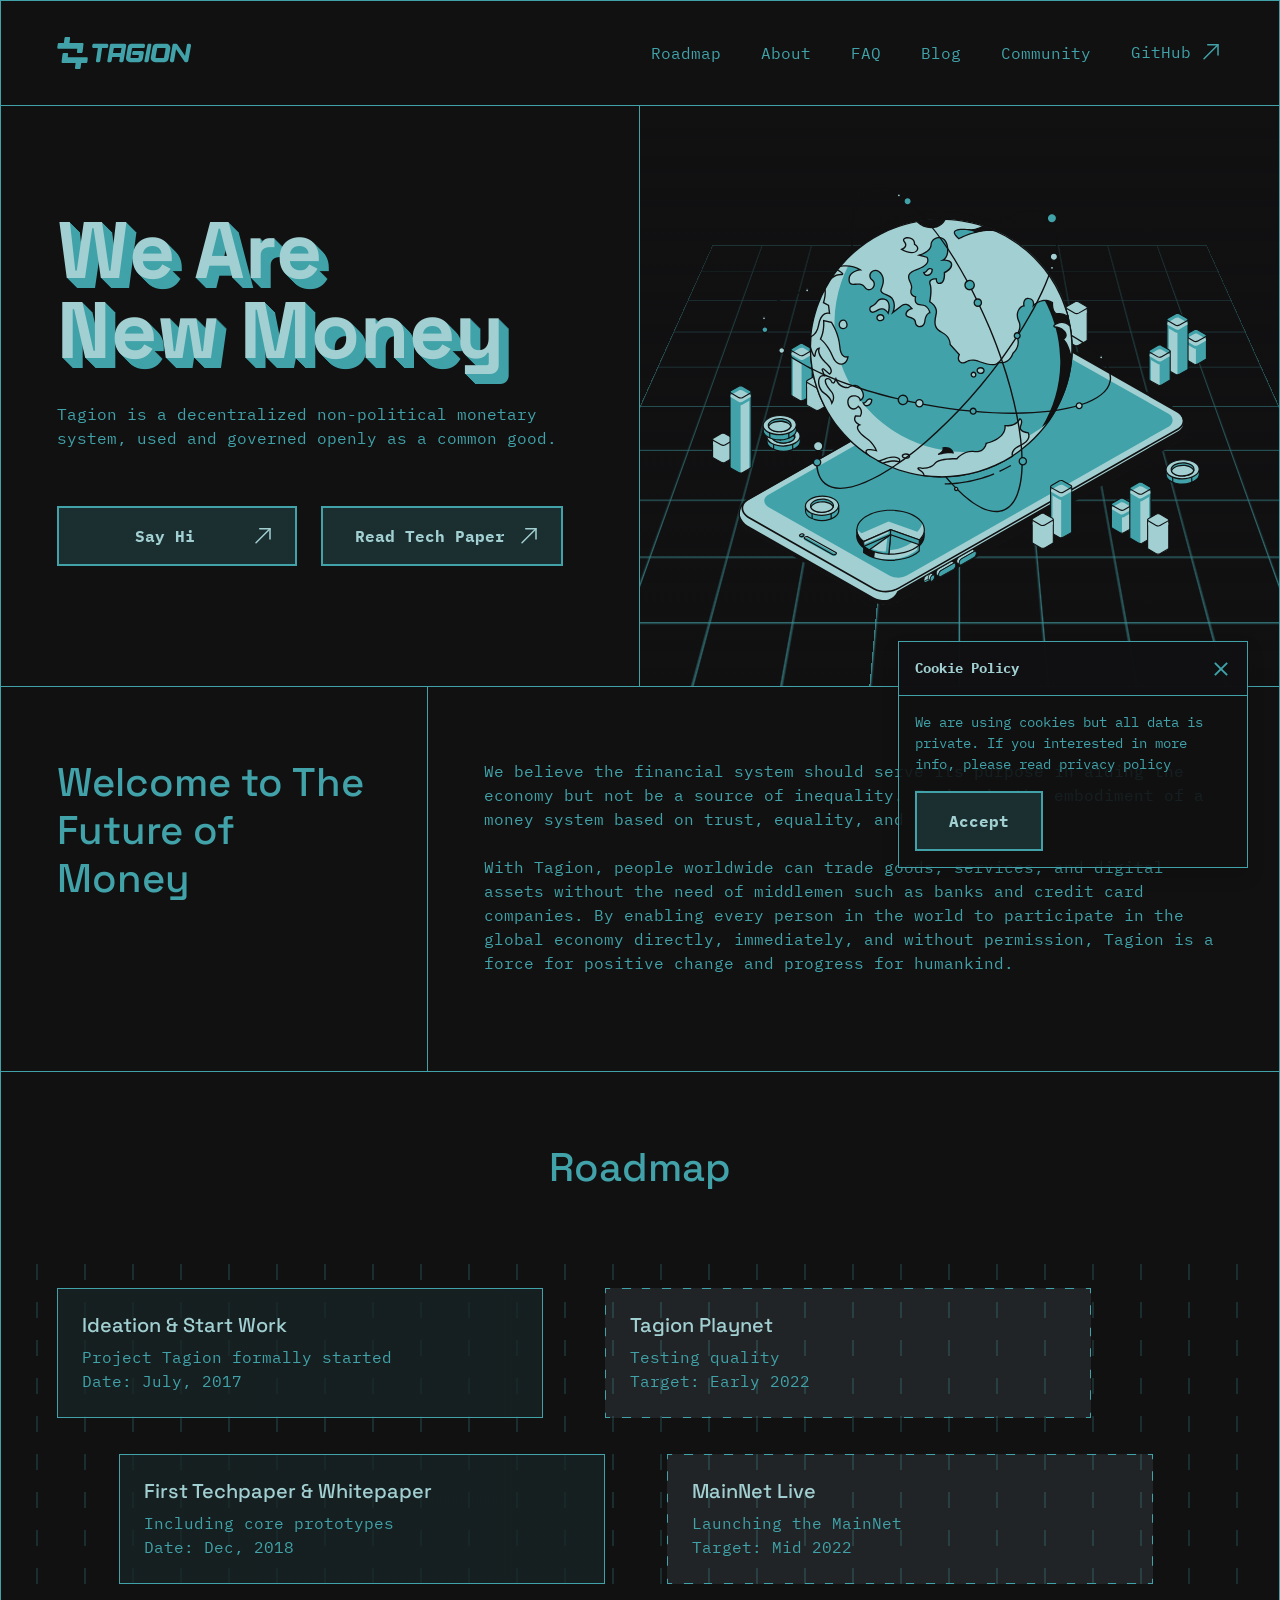
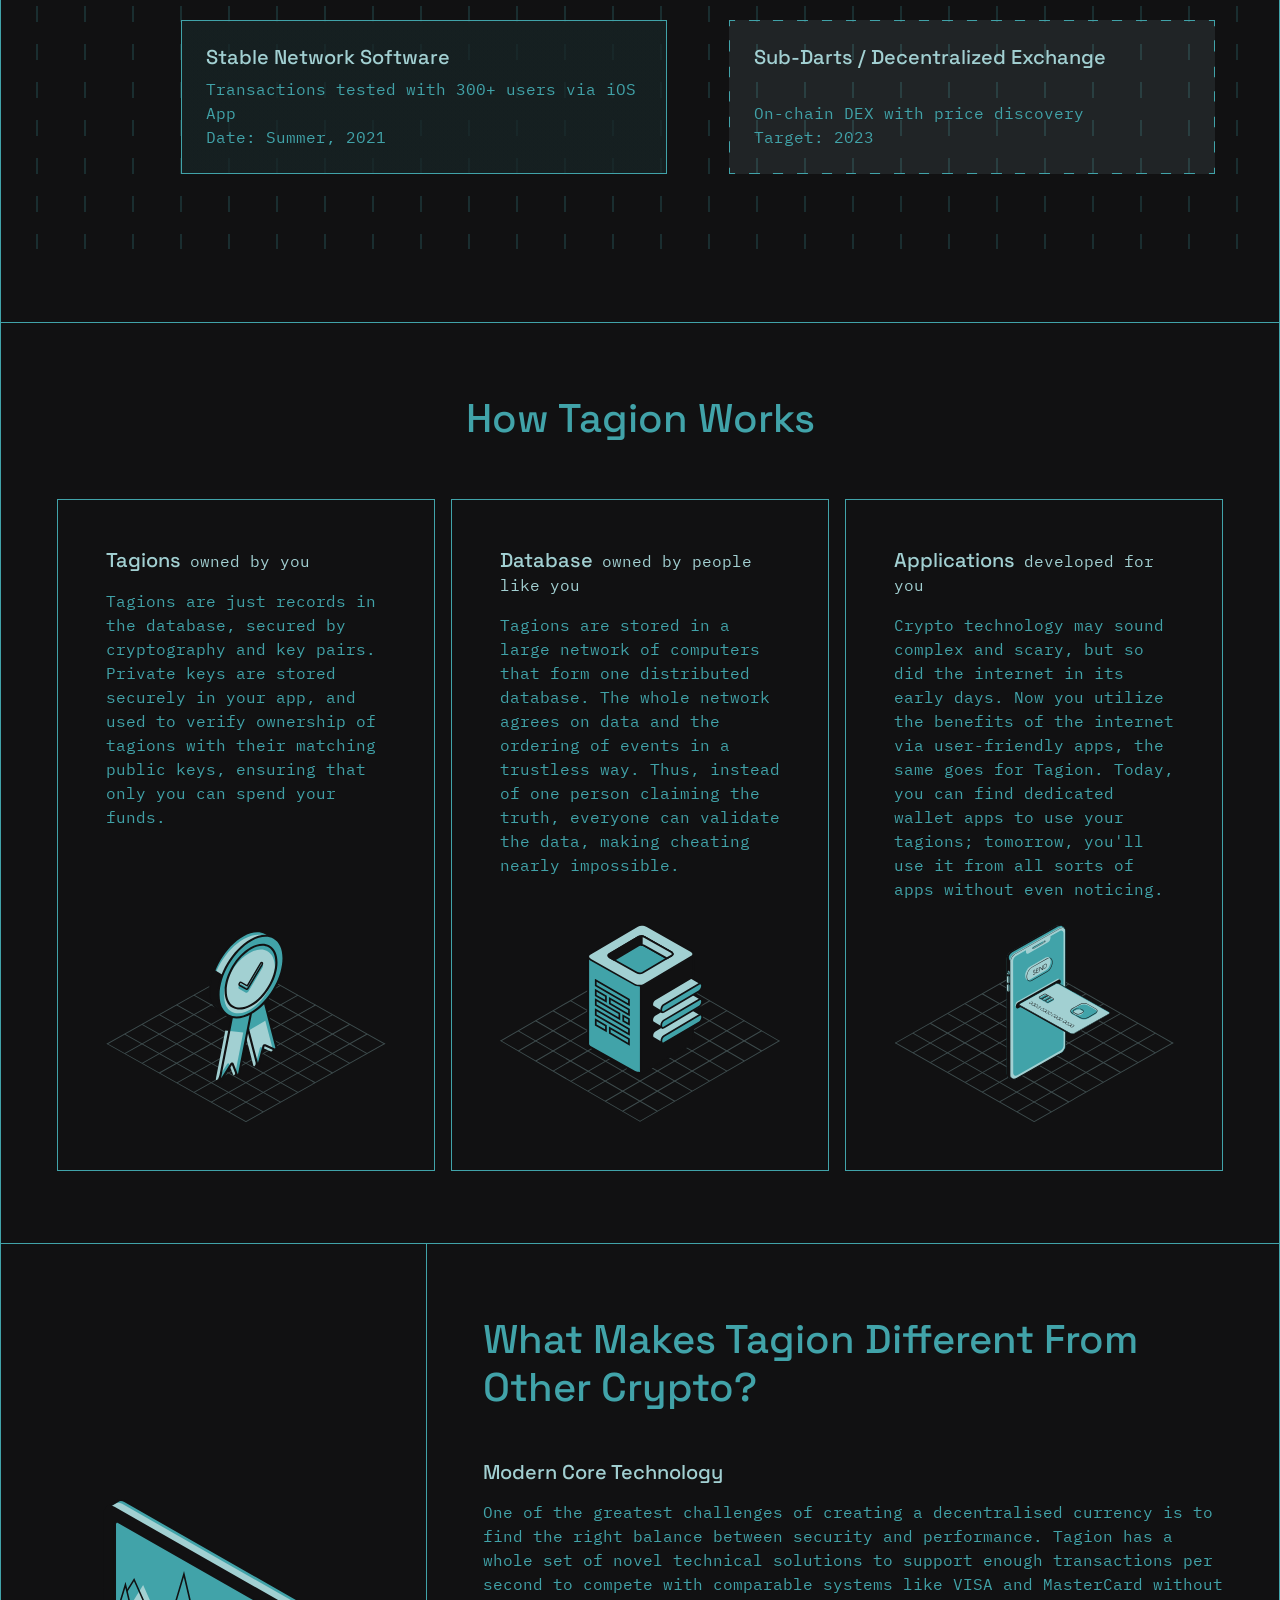
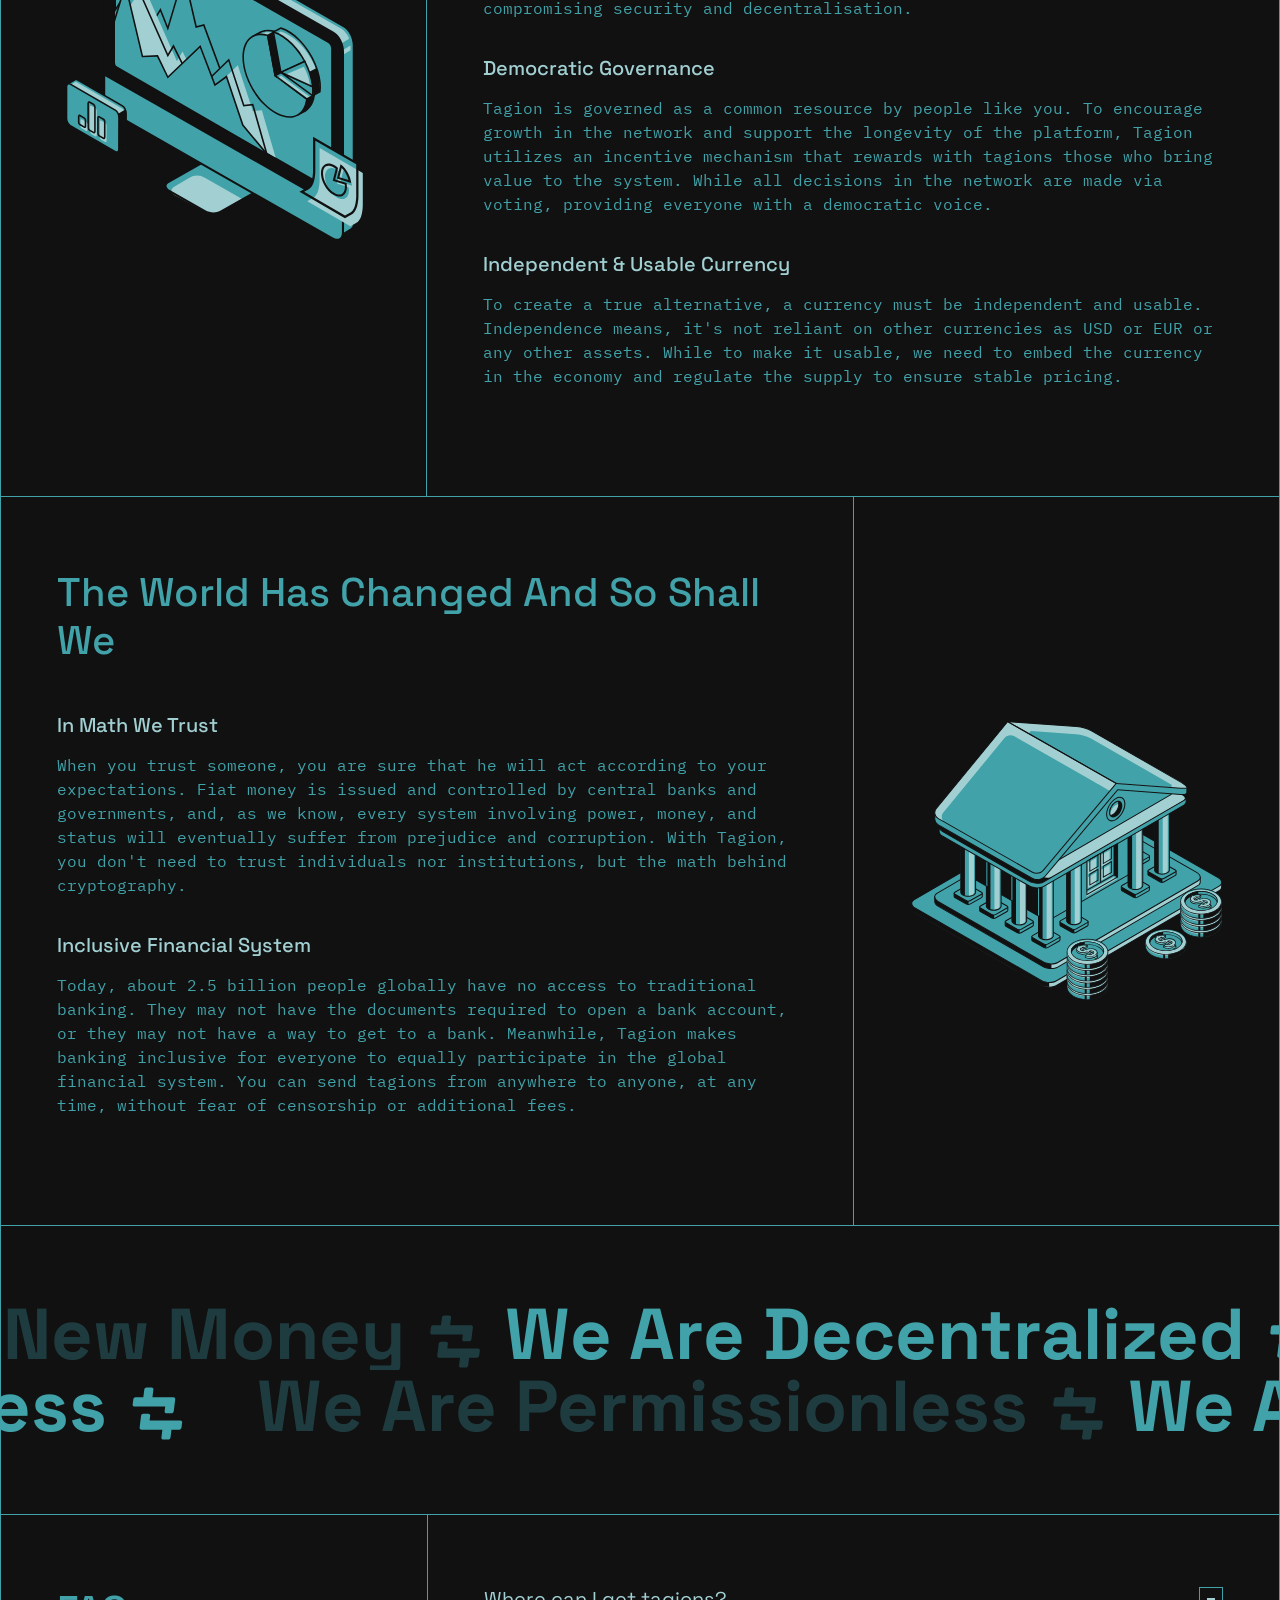
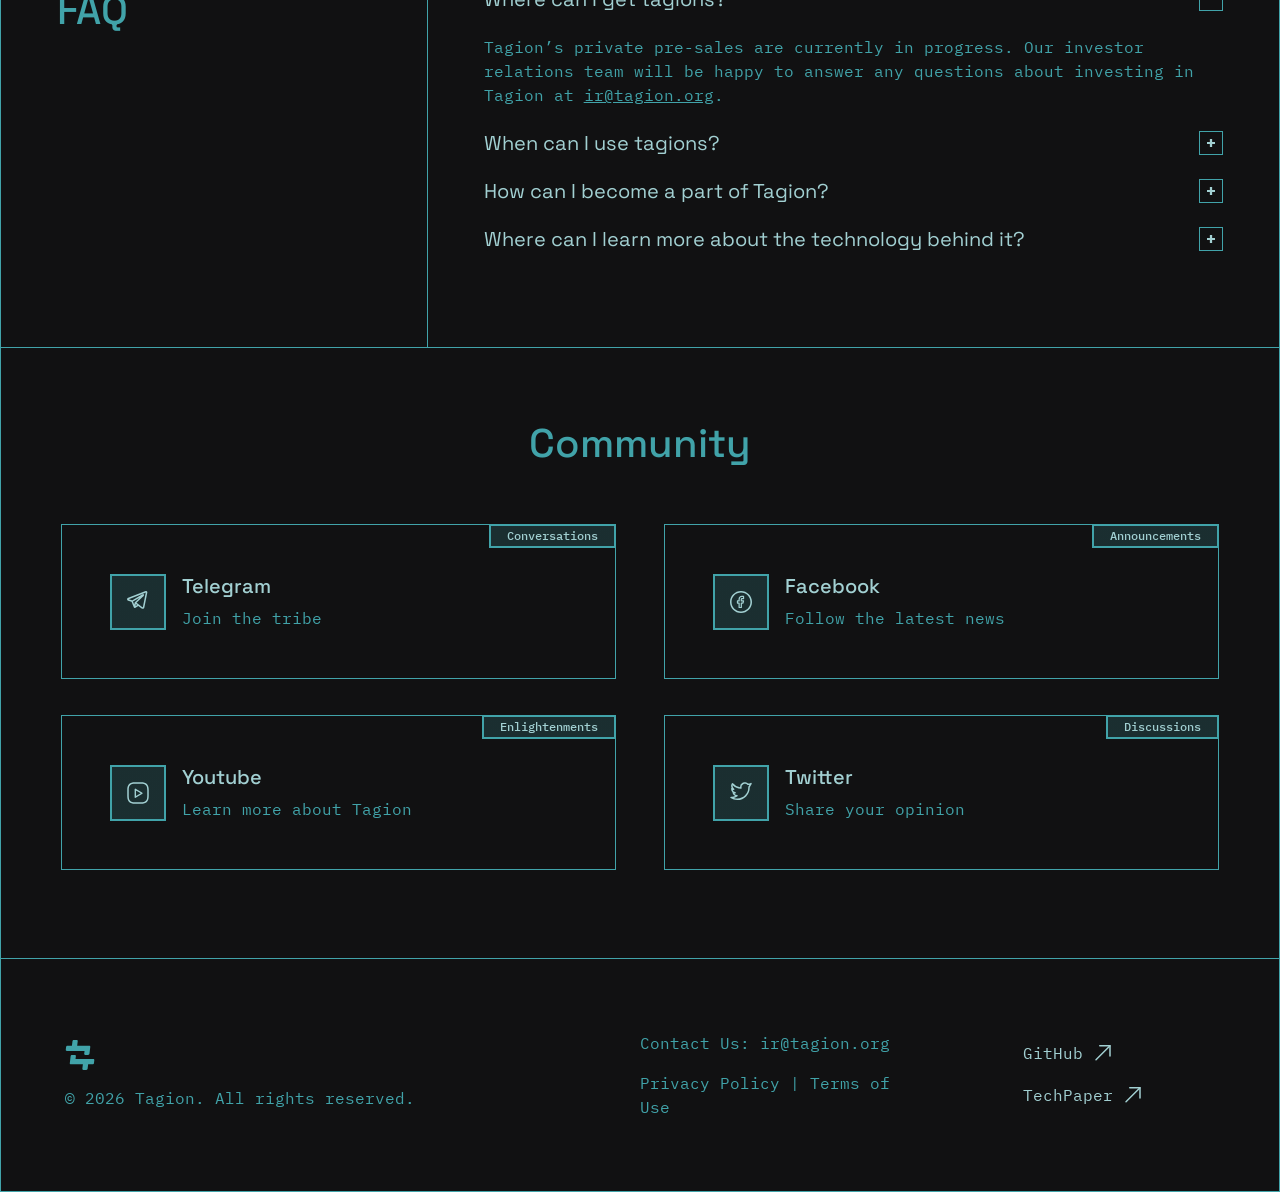
==== commit eedb2ec7: "Update from https://github.com/tagion/tagion.github.io/commit/53c579ceb0e2ee78d85849439ef93f7c47aa0b" ====
--- a/index.html
+++ b/index.html
@@ -1,4 +1,4 @@
-<!DOCTYPE html><html lang="en"><head><meta charSet="utf-8"/><meta name="viewport" content="width=device-width"/><title>Tagion: the independent money system</title><meta name="description" content="Welcome to the future of money with Tagion - the monetary system, allowing you to participate in the global economy directly, immediately, and without special permission. This money system is decentralized, fast, non-political, and stable. Join Tagion to trade goods, services, and digital assets without the limitation of banks and credit card companies."/><meta property="og:title" content="Tagion: the independent money system"/><meta property="og:description" content="Welcome to the future of money with Tagion - the monetary system, allowing you to participate in the global economy directly, immediately, and without special permission. This money system is decentralized, fast, non-political, and stable. Join Tagion to trade goods, services, and digital assets without the limitation of banks and credit card companies."/><meta property="viewport" content="width=device-width, initial-scale=1"/><meta property="robots" content="index, follow"/><meta property="charSet" content="UTF-8"/><meta name="robots" content="index,follow"/><meta property="og:url" content="https://tagion.org"/><meta property="og:type" content="website"/><meta property="og:locale" content="en"/><meta property="og:site_name" content="Tagion"/><link rel="canonical" href="https://tagion.org"/><meta property="keywords" content="tagion, tagions, money, monetary system, decentralized, independent, community, economy, global, worldwide, non-political, common goods, fast, future, openly governed"/><meta property="author" content="Tagion"/><link rel="shortcut icon" href="/favicon.svg"/><link rel="apple-touch-icon" href="/apple-touch-icon.png"/><link rel="apple-touch-icon" sizes="57x57" href="/apple-touch-icon-57x57.png"/><link rel="apple-touch-icon" sizes="72x72" href="/apple-touch-icon-72x72.png"/><link rel="apple-touch-icon" sizes="76x76" href="/apple-touch-icon-76x76.png"/><link rel="apple-touch-icon" sizes="114x114" href="/apple-touch-icon-114x114.png"/><link rel="apple-touch-icon" sizes="120x120" href="/apple-touch-icon-120x120.png"/><link rel="apple-touch-icon" sizes="144x144" href="/apple-touch-icon-144x144.png"/><link rel="apple-touch-icon" sizes="152x152" href="/apple-touch-icon-152x152.png"/><link rel="apple-touch-icon" sizes="180x180" href="/apple-touch-icon-180x180.png"/><meta name="next-head-count" content="27"/><script src="https://cdn.usefathom.com/script.js" data-site="PXTICOGF" defer=""></script><link rel="preload" href="/_next/static/css/6ea706a3b9551c07.css" as="style"/><link rel="stylesheet" href="/_next/static/css/6ea706a3b9551c07.css" data-n-g=""/><noscript data-n-css=""></noscript><script defer="" nomodule="" src="/_next/static/chunks/polyfills-0d1b80a048d4787e.js"></script><script src="/_next/static/chunks/webpack-14e4ab9055e289e1.js" defer=""></script><script src="/_next/static/chunks/framework-5f4595e5518b5600.js" defer=""></script><script src="/_next/static/chunks/main-6255d92248f7f21e.js" defer=""></script><script src="/_next/static/chunks/pages/_app-a74ec7029d26886c.js" defer=""></script><script src="/_next/static/chunks/pages/index-327e7008f9632e23.js" defer=""></script><script src="/_next/static/UKSp6VhJgwhh9vOYuDK-K/_buildManifest.js" defer=""></script><script src="/_next/static/UKSp6VhJgwhh9vOYuDK-K/_ssgManifest.js" defer=""></script><style data-styled="" data-styled-version="5.3.5">.cGCnsG{-webkit-text-decoration:none;text-decoration:none;cursor:pointer;color:#41a3a9;-webkit-transition:color 0.25s ease;transition:color 0.25s ease;}/*!sc*/
+<!DOCTYPE html><html lang="en"><head><meta charSet="utf-8"/><meta name="viewport" content="width=device-width"/><title>Tagion: the independent money system</title><meta name="description" content="Welcome to the future of money with Tagion - the monetary system, allowing you to participate in the global economy directly, immediately, and without special permission. This money system is decentralized, fast, non-political, and stable. Join Tagion to trade goods, services, and digital assets without the limitation of banks and credit card companies."/><meta property="og:title" content="Tagion: the independent money system"/><meta property="og:description" content="Welcome to the future of money with Tagion - the monetary system, allowing you to participate in the global economy directly, immediately, and without special permission. This money system is decentralized, fast, non-political, and stable. Join Tagion to trade goods, services, and digital assets without the limitation of banks and credit card companies."/><meta property="viewport" content="width=device-width, initial-scale=1"/><meta property="robots" content="index, follow"/><meta property="charSet" content="UTF-8"/><meta name="robots" content="index,follow"/><meta property="og:url" content="https://tagion.org"/><meta property="og:type" content="website"/><meta property="og:locale" content="en"/><meta property="og:site_name" content="Tagion"/><link rel="canonical" href="https://tagion.org"/><meta property="keywords" content="tagion, tagions, money, monetary system, decentralized, independent, community, economy, global, worldwide, non-political, common goods, fast, future, openly governed"/><meta property="author" content="Tagion"/><link rel="shortcut icon" href="/favicon.svg"/><link rel="apple-touch-icon" href="/apple-touch-icon.png"/><link rel="apple-touch-icon" sizes="57x57" href="/apple-touch-icon-57x57.png"/><link rel="apple-touch-icon" sizes="72x72" href="/apple-touch-icon-72x72.png"/><link rel="apple-touch-icon" sizes="76x76" href="/apple-touch-icon-76x76.png"/><link rel="apple-touch-icon" sizes="114x114" href="/apple-touch-icon-114x114.png"/><link rel="apple-touch-icon" sizes="120x120" href="/apple-touch-icon-120x120.png"/><link rel="apple-touch-icon" sizes="144x144" href="/apple-touch-icon-144x144.png"/><link rel="apple-touch-icon" sizes="152x152" href="/apple-touch-icon-152x152.png"/><link rel="apple-touch-icon" sizes="180x180" href="/apple-touch-icon-180x180.png"/><meta name="next-head-count" content="27"/><script src="https://cdn.usefathom.com/script.js" data-site="PXTICOGF" defer=""></script><link rel="preload" href="/_next/static/css/6ea706a3b9551c07.css" as="style"/><link rel="stylesheet" href="/_next/static/css/6ea706a3b9551c07.css" data-n-g=""/><noscript data-n-css=""></noscript><script defer="" nomodule="" src="/_next/static/chunks/polyfills-0d1b80a048d4787e.js"></script><script src="/_next/static/chunks/webpack-14e4ab9055e289e1.js" defer=""></script><script src="/_next/static/chunks/framework-5f4595e5518b5600.js" defer=""></script><script src="/_next/static/chunks/main-6255d92248f7f21e.js" defer=""></script><script src="/_next/static/chunks/pages/_app-a74ec7029d26886c.js" defer=""></script><script src="/_next/static/chunks/pages/index-327e7008f9632e23.js" defer=""></script><script src="/_next/static/DFr5havZgTOx-e4YnlEMf/_buildManifest.js" defer=""></script><script src="/_next/static/DFr5havZgTOx-e4YnlEMf/_ssgManifest.js" defer=""></script><style data-styled="" data-styled-version="5.3.5">.cGCnsG{-webkit-text-decoration:none;text-decoration:none;cursor:pointer;color:#41a3a9;-webkit-transition:color 0.25s ease;transition:color 0.25s ease;}/*!sc*/
 .cGCnsG svg{-webkit-transition:color 0.2s ease;transition:color 0.2s ease;}/*!sc*/
 .cGCnsG:hover{color:#A2D0D2;}/*!sc*/
 .cGCnsG:hover svg{color:#DCFDFF;}/*!sc*/
@@ -144,4 +144,4 @@
 data-styled.g53[id="Card-sc-1ylyy4h-2"]{content:"jvmFpa,"}/*!sc*/
 body{margin:0;padding:0;box-sizing:border-box;}/*!sc*/
 data-styled.g54[id="sc-global-iFljIF1"]{content:"sc-global-iFljIF1,"}/*!sc*/
-</style></head><body><div id="__next" data-reactroot=""><div id="layout"><div class="PageWrapper-sc-zlhn9g-0 fqJMqA d-flex flex-column container p-0 "><div class="Container-sc-yyy4wy-0 gSgOZS position-fixed d-flex justify-content-between align-items-center container p-3 px-lg-5 py-lg-4 border border-primary container"><a class="Link-sc-raa0i4-0 cGCnsG" target="" href="https://tagion.org"><div class="Container-sc-znw1nx-0 bSRkJE"><svg viewBox="0 0 168 40" fill="none" xmlns="http://www.w3.org/2000/svg"><path d="m8.963 1.579-.739 6H2.256C1.39 7.579.6 8.286.492 9.158l-.48 3.895c-.107.872.509 1.579 1.376 1.579H25.05l-.454 3.684c-.107.872.51 1.579 1.376 1.579h3.874c.868 0 1.658-.707 1.765-1.58l1.128-9.157c.107-.872-.51-1.579-1.377-1.579H15.24l.739-6C16.085.707 15.468 0 14.602 0h-3.874C9.86 0 9.07.707 8.963 1.579zm20.173 36.842.739-6h5.967c.868 0 1.658-.707 1.765-1.579l.48-3.895c.107-.872-.509-1.579-1.376-1.579H13.049l.454-3.684c.107-.872-.51-1.579-1.377-1.579H8.253c-.868 0-1.658.707-1.765 1.58L5.36 30.841c-.107.872.51 1.579 1.376 1.579H22.86l-.739 6c-.107.872.509 1.579 1.376 1.579h3.874c.867 0 1.658-.707 1.765-1.579zm20.432-6.992c-.765 0-1.381-.713-1.27-1.469l2.392-16.186h-5.195c-1.168 0-2.1-1.107-1.895-2.254l.277-1.563a1.663 1.663 0 0 1 1.658-1.385h16.354c1.168 0 2.1 1.107 1.895 2.254l-.278 1.563a1.662 1.662 0 0 1-1.657 1.385h-5.861l-2.333 16.212a1.664 1.664 0 0 1-1.667 1.443h-2.42z" fill="#41A3A9"></path><path fill-rule="evenodd" clip-rule="evenodd" d="M63.77 31.429c-.774 0-1.393-.73-1.265-1.492l3.351-19.964a1.663 1.663 0 0 1 1.66-1.401h16.737c1.165 0 2.095 1.103 1.896 2.248l-3.354 19.218a1.663 1.663 0 0 1-1.659 1.39h-2.423c-.777 0-1.398-.735-1.264-1.499l.843-4.812-9.599.017-.863 4.906a1.663 1.663 0 0 1-1.657 1.389H63.77zm15.431-11.465 1.085-6.156h-9.11a.61.61 0 0 0-.379.154.71.71 0 0 0-.226.41l-.972 5.526 9.602.066z" fill="#41A3A9"></path><path d="M85.93 25.56c-.213 1.547.208 2.912 1.264 4.095 1.067 1.182 2.388 1.774 3.963 1.774h11.085c2.34 0 3.866-1.263 4.578-3.787.124-.682.238-1.348.342-1.996.387-2.289.725-4.297 1.013-6.024.19-1.141-.738-2.232-1.896-2.232H95.597c-.843 0-1.535.593-1.664 1.425l-.358 2.319c-.117.757.5 1.476 1.268 1.476h7.194l-.512 3.02c0 .17-.064.306-.192.409a.548.548 0 0 1-.361.153h-8.74a.7.7 0 0 1-.539-.239.705.705 0 0 1-.189-.563l1.828-11.019a.754.754 0 0 1 .26-.41.61.61 0 0 1 .378-.153h13.746c.834 0 1.52-.579 1.659-1.398l.272-1.598c.194-1.143-.735-2.24-1.898-2.24H92.683c-2.329 0-3.85 1.262-4.562 3.786l-2.19 13.203zm24.129 5.869c-.787 0-1.41-.753-1.26-1.523l3.91-19.98a1.664 1.664 0 0 1 1.654-1.354h2.042c.731 0 1.315.69 1.19 1.41l-3.47 20.054a1.663 1.663 0 0 1-1.659 1.393h-2.407z" fill="#41A3A9"></path><path fill-rule="evenodd" clip-rule="evenodd" d="M119.2 12.358c.825-2.524 2.469-3.786 4.933-3.786h11.692c1.665 0 3.053.59 4.165 1.774 1.124 1.182 1.573 2.547 1.348 4.093l.001.017-.054.205a4.569 4.569 0 0 1-.05.273 8.616 8.616 0 0 1-.07.478l-.124.682c-.049.273-.107.597-.172.972-.066.376-.145.808-.236 1.297a176.48 176.48 0 0 1-.651 3.718c-.131.762-.278 1.61-.442 2.542-.153.92-.329 1.927-.528 3.019-.723 2.524-2.362 3.787-4.915 3.787h-11.608c-1.71 0-3.121-.592-4.233-1.774-1.112-1.183-1.567-2.548-1.364-4.094l-.005-.068c.009-.034.017-.08.025-.137.018-.068.034-.165.048-.29.026-.125.055-.278.088-.46.044-.194.085-.427.123-.7a138.302 138.302 0 0 0 .392-2.269c.092-.488.191-1.04.297-1.654.117-.614.241-1.302.371-2.064s.278-1.603.442-2.524c.164-.933.34-1.945.527-3.037zm13.559 13.834c.349 0 .573-.188.672-.563l-.003-.051a.532.532 0 0 0 .025-.12l.035-.238c.028-.103.053-.228.077-.375a51.132 51.132 0 0 1 .246-1.399c.059-.307.12-.666.183-1.075.074-.41.157-.87.247-1.381.09-.524.192-1.104.308-1.74.116-.637.239-1.337.369-2.099.141-.773.294-1.62.458-2.541a.731.731 0 0 0-.172-.563c-.134-.16-.33-.239-.589-.239h-9.145c-.36 0-.583.188-.671.563l.001.017-.015.034a.358.358 0 0 1-.026.12 8.193 8.193 0 0 1-.11.63l-.098.58c-.041.228-.091.495-.15.803a41.37 41.37 0 0 1-.182 1.074c-.064.41-.146.876-.246 1.399a412.63 412.63 0 0 1-.31 1.723c-.104.636-.227 1.341-.367 2.115-.131.762-.278 1.603-.443 2.524a.683.683 0 0 0 .206.563.75.75 0 0 0 .555.239h9.145z" fill="#41A3A9"></path><path d="M142.672 31.429c-1.163 0-2.092-1.098-1.898-2.241l3.269-19.218c.14-.82.827-1.398 1.66-1.398h2.843c.621 0 1.22.324 1.584.857l9.551 14.017 2.266-13.473a1.662 1.662 0 0 1 1.66-1.401h1.653c1.171 0 2.102 1.112 1.894 2.26l-3.496 19.218a1.663 1.663 0 0 1-1.656 1.379h-1.778c-.81 0-1.54-.589-1.732-1.395L148.437 15.36l-2.429 14.662a1.662 1.662 0 0 1-1.66 1.406h-1.676z" fill="#41A3A9"></path></svg></div></a><nav class="Nav-sc-cku3t0-1 fVwLcM align-items-center "><a class="Link-sc-raa0i4-0 cGCnsG Link-sc-cku3t0-0 kLFVZL" target="" href="/#roadmap">Roadmap</a><a class="Link-sc-raa0i4-0 cGCnsG Link-sc-cku3t0-0 kLFVZL" target="" href="/#about">About</a><a class="Link-sc-raa0i4-0 cGCnsG Link-sc-cku3t0-0 kLFVZL" target="" href="/#faq">FAQ</a><a class="Link-sc-raa0i4-0 cGCnsG Link-sc-cku3t0-0 kLFVZL" target="" href="/blog">Blog</a><a class="Link-sc-raa0i4-0 cGCnsG Link-sc-cku3t0-0 kLFVZL" target="" href="/#community">Community</a><a class="Link-sc-raa0i4-0 gxVfJM" target="_blank" href="https://github.com/tagion">GitHub<svg width="24" height="24" fill="none" xmlns="http://www.w3.org/2000/svg" class="position-relative ms-1" style="top:-2px"><path d="M5 19.5c.19 0 .38-.07.53-.22l14-14c.29-.29.29-.77 0-1.06a.754.754 0 0 0-1.06 0l-14 14c-.29.29-.29.77 0 1.06.15.15.34.22.53.22Z" fill="currentColor"></path><path d="M19 15.77c.41 0 .75-.34.75-.75V4.75c0-.41-.34-.75-.75-.75H8.73c-.41 0-.75.34-.75.75s.34.75.75.75h9.52v9.52c0 .41.34.75.75.75Z" fill="currentColor"></path></svg></a></nav><div class="Burger-sc-1l9e055-0 GJGkf position-relative d-lg-none "><span></span><span></span><span></span></div></div><div class="OffsetMenu-sc-yyy4wy-1 lfXnre p-0 border-primary border-end border-start  container"><nav class="Nav-sc-cku3t0-1 fVwLcM align-items-center "><a class="Link-sc-raa0i4-0 cGCnsG Link-sc-cku3t0-0 kLFVZL" target="" href="/#roadmap">Roadmap</a><a class="Link-sc-raa0i4-0 cGCnsG Link-sc-cku3t0-0 kLFVZL" target="" href="/#about">About</a><a class="Link-sc-raa0i4-0 cGCnsG Link-sc-cku3t0-0 kLFVZL" target="" href="/#faq">FAQ</a><a class="Link-sc-raa0i4-0 cGCnsG Link-sc-cku3t0-0 kLFVZL" target="" href="/blog">Blog</a><a class="Link-sc-raa0i4-0 cGCnsG Link-sc-cku3t0-0 kLFVZL" target="" href="/#community">Community</a><a class="Link-sc-raa0i4-0 gxVfJM" target="_blank" href="https://github.com/tagion">GitHub<svg width="24" height="24" fill="none" xmlns="http://www.w3.org/2000/svg" class="position-relative ms-1" style="top:-2px"><path d="M5 19.5c.19 0 .38-.07.53-.22l14-14c.29-.29.29-.77 0-1.06a.754.754 0 0 0-1.06 0l-14 14c-.29.29-.29.77 0 1.06.15.15.34.22.53.22Z" fill="currentColor"></path><path d="M19 15.77c.41 0 .75-.34.75-.75V4.75c0-.41-.34-.75-.75-.75H8.73c-.41 0-.75.34-.75.75s.34.75.75.75h9.52v9.52c0 .41.34.75.75.75Z" fill="currentColor"></path></svg></a></nav><div class="SpecContainer-sc-cku3t0-2 thkpu border-primary border-top border-bottom px-3"><a class="Link-sc-raa0i4-0 gxVfJM" target="_blank" href="/resources/tech-paper.pdf">TechPaper<svg width="24" height="24" fill="none" xmlns="http://www.w3.org/2000/svg" class="position-relative ms-1" style="top:-2px"><path d="M5 19.5c.19 0 .38-.07.53-.22l14-14c.29-.29.29-.77 0-1.06a.754.754 0 0 0-1.06 0l-14 14c-.29.29-.29.77 0 1.06.15.15.34.22.53.22Z" fill="currentColor"></path><path d="M19 15.77c.41 0 .75-.34.75-.75V4.75c0-.41-.34-.75-.75-.75H8.73c-.41 0-.75.34-.75.75s.34.75.75.75h9.52v9.52c0 .41.34.75.75.75Z" fill="currentColor"></path></svg></a></div></div><main id="main" class="Main-sc-zlhn9g-1 fOJElZ"><div class="overflow-hidden container"><div class="border-primary border-bottom row"><div class="px-3 py-425 px-md-5 py-md-7 border-primary border-end border-start col-lg-6"><h1 style="color:#111112;position:absolute;z-index:-1;opacity:0;visibility:hidden">We are <!-- -->New Money</h1> <span class="Title-sc-1ng8n6y-0 iZvkHH">We Are <br/><div class="Typewriter" data-testid="typewriter-wrapper"></div></span><p class="mb-3 mb-md-5">Tagion is a decentralized non-political monetary system, used and governed openly as a common good.</p><a class="Link-sc-raa0i4-0 cGCnsG Link-sc-1ng8n6y-1 liGLKj" target="_blank" href="https://t.me/tagionChat"><button type="button" theme="primary" style="min-width:240px" class="Button-sc-1h0b0el-0 jDhhKa me-3 me-3 btn btn-primary">Say Hi<svg width="24" height="24" fill="none" xmlns="http://www.w3.org/2000/svg" class="Icon-sc-1h0b0el-1 csIWgB"><path d="M5 19.5c.19 0 .38-.07.53-.22l14-14c.29-.29.29-.77 0-1.06a.754.754 0 0 0-1.06 0l-14 14c-.29.29-.29.77 0 1.06.15.15.34.22.53.22Z" fill="currentColor"></path><path d="M19 15.77c.41 0 .75-.34.75-.75V4.75c0-.41-.34-.75-.75-.75H8.73c-.41 0-.75.34-.75.75s.34.75.75.75h9.52v9.52c0 .41.34.75.75.75Z" fill="currentColor"></path></svg></button></a><a class="Link-sc-raa0i4-0 cGCnsG Link-sc-1ng8n6y-1 liGLKj" target="_blank" href="/resources/tech-paper.pdf"><button type="button" theme="primary" style="min-width:240px" class="Button-sc-1h0b0el-0 jDhhKa btn btn-primary">Read Tech Paper<svg width="24" height="24" fill="none" xmlns="http://www.w3.org/2000/svg" class="Icon-sc-1h0b0el-1 csIWgB"><path d="M5 19.5c.19 0 .38-.07.53-.22l14-14c.29-.29.29-.77 0-1.06a.754.754 0 0 0-1.06 0l-14 14c-.29.29-.29.77 0 1.06.15.15.34.22.53.22Z" fill="currentColor"></path><path d="M19 15.77c.41 0 .75-.34.75-.75V4.75c0-.41-.34-.75-.75-.75H8.73c-.41 0-.75.34-.75.75s.34.75.75.75h9.52v9.52c0 .41.34.75.75.75Z" fill="currentColor"></path></svg></button></a></div><div class="Scene-sc-1ng8n6y-2 iNLhew position-relative align-items-center border-primary border-end overflow-hidden px-6 py-5 col"><div class="Background-sc-1ng8n6y-3 fLQsqa border-primary border-end border-bottom border-top"></div><div class="Container-sc-3qzi82-0 jSjHsd"><img src="/images/phone-planet.svg" alt="World is glitching!"/><div class="GlitchItem-sc-3qzi82-1 fplpcB"></div><div class="GlitchItem-sc-3qzi82-1 fplpcB"></div><div class="GlitchItem-sc-3qzi82-1 fplpcB"></div><div class="GlitchItem-sc-3qzi82-1 fplpcB"></div><div class="GlitchItem-sc-3qzi82-1 fplpcB"></div></div></div></div></div><div id="about" class="border-primary border-bottom container"><div style="height:100%" class="row"><div class="Sidebar-sc-145w335-1 fBJLoW border-primary border-end border-bottom border-start border-lg-bottom-0 border-lg-right-0 p-0 col-lg-4"><div id="sticky-sidebar" class="px-3 py-425 px-md-4 px-lg-5 py-lg-6 "><h2 class="Title-sc-145w335-0 ImWBs">Welcome to The Future of Money</h2></div></div><div class="Content-sc-145w335-2 gClPga border-primary border-start border-end px-3 py-425 px-md-4 px-lg-5 py-lg-6 col-lg-8"><p>We believe the financial system should serve its purpose in aiding the economy but not be a source of inequality. Tagion is the embodiment of a money system based on trust, equality, and freedom.</p><p>With Tagion, people worldwide can trade goods, services, and digital assets without the need of middlemen such as banks and credit card companies. By enabling every person in the world to participate in the global economy directly, immediately, and without permission, Tagion is a force for positive change and progress for humankind.</p></div></div></div><div id="roadmap" class="border-primary border-bottom border-end border-start p-0 pb-lg-6 overflow-hidden container"><h2 class="Title-sc-1ylyy4h-1 hKRkiI text-left text-lg-center py-425 px-3 m-0 pt-lg-6 pb-lg-5 border-primary border-bottom border-lg-bottom-0">Roadmap</h2><div class="Container-sc-1ylyy4h-0 hfKGSt py-425 px-3 px-lg-5 position-relative"><div class="dash" style="left:0rem;margin-left:-.8rem"></div><div class="dash" style="left:3rem;margin-left:-.8rem"></div><div class="dash" style="left:6rem;margin-left:-.8rem"></div><div class="dash" style="left:9rem;margin-left:-.8rem"></div><div class="dash" style="left:12rem;margin-left:-.8rem"></div><div class="dash" style="left:15rem;margin-left:-.8rem"></div><div class="dash" style="left:18rem;margin-left:-.8rem"></div><div class="dash" style="left:21rem;margin-left:-.8rem"></div><div class="dash" style="left:24rem;margin-left:-.8rem"></div><div class="dash" style="left:27rem;margin-left:-.8rem"></div><div class="dash" style="left:30rem;margin-left:-.8rem"></div><div class="dash" style="left:33rem;margin-left:-.8rem"></div><div class="dash" style="left:36rem;margin-left:-.8rem"></div><div class="dash" style="left:39rem;margin-left:-.8rem"></div><div class="dash" style="left:42rem;margin-left:-.8rem"></div><div class="dash" style="left:45rem;margin-left:-.8rem"></div><div class="dash" style="left:48rem;margin-left:-.8rem"></div><div class="dash" style="left:51rem;margin-left:-.8rem"></div><div class="dash" style="left:54rem;margin-left:-.8rem"></div><div class="dash" style="left:57rem;margin-left:-.8rem"></div><div class="dash" style="left:60rem;margin-left:-.8rem"></div><div class="dash" style="left:63rem;margin-left:-.8rem"></div><div class="dash" style="left:66rem;margin-left:-.8rem"></div><div class="dash" style="left:69rem;margin-left:-.8rem"></div><div class="dash" style="left:72rem;margin-left:-.8rem"></div><div class="dash" style="left:75rem;margin-left:-.8rem"></div><div class="dash" style="left:78rem;margin-left:-.8rem"></div><div class="dash" style="left:81rem;margin-left:-.8rem"></div><div class="dash" style="left:84rem;margin-left:-.8rem"></div><div class="dash" style="left:87rem;margin-left:-.8rem"></div><div class="dash" style="left:90rem;margin-left:-.8rem"></div><div class="dash" style="left:93rem;margin-left:-.8rem"></div><div class="dash" style="left:96rem;margin-left:-.8rem"></div><div class="dash" style="left:99rem;margin-left:-.8rem"></div><div class="dash" style="left:102rem;margin-left:-.8rem"></div><div class="dash" style="left:105rem;margin-left:-.8rem"></div><div class="dash" style="left:108rem;margin-left:-.8rem"></div><div class="dash" style="left:111rem;margin-left:-.8rem"></div><div class="dash" style="left:114rem;margin-left:-.8rem"></div><div class="dash" style="left:117rem;margin-left:-.8rem"></div><div class="dash" style="left:120rem;margin-left:-.8rem"></div><div class="dash" style="left:123rem;margin-left:-.8rem"></div><div class="dash" style="left:126rem;margin-left:-.8rem"></div><div class="dash" style="left:129rem;margin-left:-.8rem"></div><div class="dash" style="left:132rem;margin-left:-.8rem"></div><div class="dash" style="left:135rem;margin-left:-.8rem"></div><div class="dash" style="left:138rem;margin-left:-.8rem"></div><div class="dash" style="left:141rem;margin-left:-.8rem"></div><div class="dash" style="left:144rem;margin-left:-.8rem"></div><div class="dash" style="left:147rem;margin-left:-.8rem"></div><div class="m-0 row"><div class="mb-4 col-lg-5 order-lg-0 offset-lg-0"><div variant="primary" theme="[object Object]" class="Card-sc-ybq107-0 hxlecB Card-sc-1ylyy4h-2 jvmFpa h-100 position-relative p-3 border-primary card"><h4>Ideation &amp; Start Work</h4><p class="mb-0 mt-auto">Project Tagion formally started</p><p class="mb-0">Date:<!-- --> <time dateTime="1498867200000">July, 2017</time></p></div></div><div class="mb-4 col-lg-5 order-lg-2 offset-lg-1"><div variant="primary" theme="[object Object]" class="Card-sc-ybq107-0 hxlecB Card-sc-1ylyy4h-2 jvmFpa h-100 position-relative p-3 border-primary card"><h4>First Techpaper &amp; Whitepaper</h4><p class="mb-0 mt-auto">Including core prototypes</p><p class="mb-0">Date:<!-- --> <time dateTime="1543622400000">Dec, 2018</time></p></div></div><div class="mb-4 col-lg-5 order-lg-4 offset-lg-2"><div variant="primary" theme="[object Object]" class="Card-sc-ybq107-0 hxlecB Card-sc-1ylyy4h-2 jvmFpa h-100 position-relative p-3 border-primary card"><h4>Stable Network Software</h4><p class="mb-0 mt-auto">Transactions tested with 300+ users via iOS App</p><p class="mb-0">Date:<!-- --> <time dateTime="1609459200000">Summer, 2021</time></p></div></div><div class="mb-4 col-lg-5 order-lg-1 offset-lg-1"><div variant="dashed" theme="[object Object]" class="Card-sc-ybq107-0 OqSnT Card-sc-1ylyy4h-2 jvmFpa h-100 position-relative p-3 border-primary card"><h4>Tagion Playnet</h4><p class="mb-0 mt-auto">Testing quality</p><p class="mb-0">Target:<!-- --> <time dateTime="1640995200000">Early 2022</time></p></div></div><div class="mb-4 col-lg-5 order-lg-3 offset-lg-1"><div variant="dashed" theme="[object Object]" class="Card-sc-ybq107-0 OqSnT Card-sc-1ylyy4h-2 jvmFpa h-100 position-relative p-3 border-primary card"><h4>MainNet Live</h4><p class="mb-0 mt-auto">Launching the MainNet</p><p class="mb-0">Target:<!-- --> <time dateTime="1640995200000">Mid 2022</time></p></div></div><div class="mb-4 col-lg-5 order-lg-5 offset-lg-1"><div variant="dashed" theme="[object Object]" class="Card-sc-ybq107-0 OqSnT Card-sc-1ylyy4h-2 jvmFpa h-100 position-relative p-3 border-primary card"><h4> Sub-Darts / Decentralized Exchange</h4><p class="mb-0 mt-auto">On-chain DEX with price discovery</p><p class="mb-0">Target:<!-- --> <time dateTime="1672531200000">2023</time></p></div></div></div></div></div><div id="how-it-works" class="border-primary border-bottom border-end border-start p-0 container"><h2 class="Title-sc-1ovaf8g-0 mslgJ text-left text-lg-center py-425 px-3 m-0 pt-lg-6 pb-lg-5 border-primary border-bottom border-lg-bottom-0 ">How Tagion Works</h2><div class="swiper px-3 px-lg-5 pt-425 pb-6 pt-lg-0"><div class="swiper-pagination"></div><div class="swiper-wrapper"><div class="swiper-slide h-auto"><div class="FeatureCard-sc-1aap8i-0 hihLPv h-100 border border-primary p-45 overflow-hidden card"><div class="TextContainer-sc-1aap8i-1 gxMDGh mb-2"><h4 class="mb-0">Tagions</h4><mark>owned by you</mark></div><p class="Content-sc-1aap8i-2 eOnEGy">Tagions are just records in the database, secured by cryptography and key pairs. Private keys are stored securely in your app, and used to verify ownership of tagions with their matching public keys, ensuring that only you can spend your funds.</p><svg viewBox="0 0 284 200" fill="none" xmlns="http://www.w3.org/2000/svg" class="mx-auto" style="max-height:200px"><g opacity="0.3" fill="#A2D0D2"><path d="M141.961 200 .443 120.492l1.134-.407L142.22 199.06l-.26.94ZM19.142 110.235l-.479.806 140.635 78.971.478-.807-140.634-78.97ZM36.714 100.372l-.479.807 140.635 78.97.478-.806-140.634-78.971ZM54.277 90.506l-.478.807 140.634 78.97.479-.806-140.635-78.97ZM71.853 80.636l-.479.807 140.635 78.97.478-.806-140.634-78.97ZM89.424 70.773l-.479.806L229.58 150.55l.478-.807-140.634-78.97ZM106.987 60.905l-.478.807 140.634 78.97.479-.806-140.635-78.97ZM124.559 51.045l-.478.806 140.634 78.971.479-.807-140.635-78.97ZM282.29 120.944 141.655 41.969l.278-.922 141.51 79.472-1.153.425Z"></path><path d="m141.961 200-.27-.967 140.636-78.975 1.115.461L141.961 200ZM264.717 110.172 124.115 189.19l.479.806 140.602-79.018-.479-.806ZM247.171 100.29l-140.602 79.034.479.806 140.602-79.034-.479-.806ZM229.582 90.44 88.98 169.458l.479.806L230.06 91.246l-.479-.806ZM194.462 70.684 53.86 149.717l.479.806L194.94 71.49l-.479-.806ZM212.31 80.733 71.708 159.767l.48.806L212.788 81.54l-.479-.807ZM176.891 60.832 36.289 139.865l.479.806L177.37 61.638l-.479-.806ZM159.326 50.986 18.724 130.02l.48.806 140.601-79.034-.479-.806ZM1.614 120.917l-1.171-.425 141.49-79.445.325.895L1.614 120.917Z"></path></g><path d="M105.8 66.172c0-20.44 14.766-45.324 32.968-55.533 8.905-5.004 16.98-5.542 22.909-2.424h.023l.231.135c.092.045.161.09.254.157l7.751 4.398c.6.337.623 1.144.047 1.526l-4.615 2.961c.716 2.626 1.131 5.565 1.131 8.84 0 20.442-14.765 45.325-32.968 55.534-2.445 1.369-4.845 2.401-7.129 3.12l-1.73 5.81c-.185.629-.946.92-1.523.606l-7.451-4.218-.485-.27-.484-.269-.024-.067c-5.49-3.567-8.905-10.523-8.905-20.306Z" fill="#41A3A9"></path><path d="M106.883 69.717c0-20.44 14.765-45.324 32.968-55.533 8.905-5.004 16.98-5.542 22.909-2.424h.023l.231.135c.092.045.161.09.254.157l7.751 4.398c.6.337.623 1.144.046 1.526l-4.614 2.961c.716 2.626 1.131 5.565 1.131 8.84 0 20.442-37.813 57.935-40.097 58.653.023-.045-20.602-8.93-20.602-18.713Z" fill="#A2D0D2"></path><path d="M123.679 92.469c.277 0 .531-.045.808-.157a2.09 2.09 0 0 0 1.246-1.346l1.568-5.273a38.498 38.498 0 0 0 6.783-3.03c18.48-10.366 33.522-35.698 33.522-56.453 0-2.917-.323-5.721-.969-8.369l3.968-2.558c.577-.381.923-1.01.9-1.683a1.958 1.958 0 0 0-.992-1.638l-8.675-4.936-.069.022c-6.483-3.186-14.811-2.243-23.555 2.67-18.48 10.367-33.522 35.699-33.522 56.454 0 9.58 3.23 17.008 9.09 20.934l.023.045 1.361.83 7.429 4.219c.346.157.715.269 1.084.269Zm45.519-78.824-5.053 3.231.208.74c.715 2.67 1.084 5.565 1.084 8.572 0 20.082-14.557 44.584-32.437 54.636a37.945 37.945 0 0 1-6.921 3.029l-.554.18-1.892 6.35-8.328-4.825c-5.422-3.478-8.421-10.344-8.421-19.386 0-20.082 14.558-44.584 32.437-54.636 8.26-4.622 16.011-5.475 21.848-2.423l.415.224h.023l7.591 4.308Z" fill="#111112"></path><path d="m118.072 50.465-7.867-4.779-3.322 9.267-1.085 14.248 1.085 8.504 9.159 9.917 3.668 1.459-2.999-5.296-2.446-8.728V63.816l3.807-11.444v-1.907Z" fill="#111112"></path><path d="m153.209 140.799-16.126-62.287 19.61-16.604 16.126 62.288c.254 1.009-.969 2.557-1.776 2.198l-9.782-4.397c-.531-.247-1.362.471-1.592 1.346l-4.407 16.402c-.323 1.324-1.776 2.064-2.053 1.054Z" fill="#41A3A9"></path><path d="m156.001 125.25-4.407 16.402c-.346 1.324-1.799 2.064-2.076 1.055l-8.629-33.32 20.718-12.319 7.521 29.057c.254 1.01-.969 2.558-1.777 2.199l-9.782-4.398c-.507-.246-1.338.449-1.568 1.324Z" fill="#A2D0D2"></path><path d="M153.763 142.325c1.084 0 2.215-1.009 2.561-2.333l4.406-16.402c.069-.247.231-.449.323-.539l9.528 4.286c.669.292 1.431.157 2.1-.382.807-.65 1.476-1.907 1.176-3.029l-16.564-63.97-21.456 18.175 16.288 62.915c.231.763.877 1.279 1.638 1.279Zm7.29-21.45a2.01 2.01 0 0 0-.807.179c-.739.337-1.385 1.122-1.615 1.997l-4.407 16.402a2.576 2.576 0 0 1-.138.337l-15.78-60.941 17.787-15.056 15.711 60.627c.046.202-.231.696-.461.898l-9.575-4.308a2.105 2.105 0 0 0-.715-.135Z" fill="#111112"></path><path d="m115.374 156.573 15.711-80.282 19.656-5.587-15.711 80.282c-.254 1.302-1.708 2.199-2.077 1.279l-4.475-11.398c-.231-.606-1.085-.382-1.592.449l-9.736 15.437c-.785 1.256-2.03 1.122-1.776-.18Z" fill="#41A3A9"></path><path d="m111.405 156.236 9.621-49.116 18.179 1.885-8.144 41.644c-.254 1.302-1.707 2.199-2.076 1.279l-4.476-11.398c-.231-.606-1.084-.381-1.592.449l-9.735 15.437c-.785 1.256-2.031 1.122-1.777-.18Z" fill="#A2D0D2"></path><path d="M115.95 158.682c.785 0 1.569-.493 2.123-1.368l9.666-15.325 4.199 10.68c.277.696.946 1.122 1.684 1.055 1.131-.09 2.192-1.212 2.446-2.513l16.057-81.988-21.986 6.26-15.85 80.933c-.254 1.257.392 1.975 1.015 2.199.231.045.439.067.646.067Zm12.043-19.206c-.761 0-1.523.493-2.03 1.301l-9.252 14.674 15.342-78.352 17.303-4.914-15.388 78.599a1.105 1.105 0 0 1-.23.494l-4.245-10.793c-.231-.583-.739-.965-1.338-1.009h-.162Z" fill="#111112"></path><path d="M123.84 91.633c-12.877-7.231-12.878-30.674-.003-52.363 12.876-21.688 33.752-33.408 46.629-26.178 12.877 7.231 12.878 30.675.003 52.363-12.876 21.688-33.752 33.409-46.629 26.178Z" fill="#41A3A9"></path><path d="M132.4 94.87c4.706 0 9.897-1.526 15.272-4.533 18.48-10.366 33.522-35.698 33.522-56.453 0-10.277-3.622-17.973-10.197-21.675-6.575-3.702-15.25-2.895-24.409 2.244-18.479 10.366-33.521 35.698-33.521 56.453 0 10.276 3.622 17.972 10.197 21.675 2.722 1.525 5.814 2.288 9.136 2.288Zm29.438-82.863c2.953 0 5.675.673 8.051 1.997 5.883 3.298 9.113 10.344 9.113 19.835 0 20.082-14.557 44.584-32.437 54.636-8.444 4.734-16.357 5.542-22.217 2.243-5.883-3.298-9.113-10.343-9.113-19.835 0-20.081 14.558-44.583 32.437-54.635 5.03-2.805 9.852-4.241 14.166-4.241Z" fill="#111112"></path><path d="M127.382 87.914c-10.052-5.645-10.051-23.948.002-40.883 10.053-16.934 26.351-26.086 36.403-20.441 10.052 5.644 10.052 23.948-.001 40.882-10.053 16.935-26.352 26.087-36.404 20.442Z" fill="#A2D0D2"></path><path d="M143.276 68.499c-.503.282-.98.324-1.331.127l-7.105-3.99c-.728-.409-.728-1.762 0-2.99.728-1.226 1.933-1.902 2.661-1.493l5.775 3.242 12.907-21.74c.728-1.227 1.933-1.903 2.661-1.495.728.41.728 1.763 0 2.99L144.606 67.13c-.351.593-.828 1.086-1.33 1.368Z" fill="#41A3A9"></path><path d="m142.818 61.476.458.257.457-.77 12.907-21.741c.474-.798 1.273-1.247 1.747-.98.466.261.466 1.131-.001 1.916L144.149 64.14c-.229.386-.542.71-.873.897-.331.186-.644.213-.873.084l-7.106-3.99c-.466-.262-.466-1.132 0-1.917.474-.798 1.273-1.247 1.747-.98l5.774 3.242Z" stroke="#111112" stroke-width="1.5"></path><path d="M135.629 85.784c3.714 0 7.821-1.189 12.043-3.567 14.488-8.145 26.3-28.002 26.3-44.292 0-8.123-2.861-14.203-8.075-17.12-5.214-2.917-12.066-2.311-19.287 1.75-14.488 8.145-26.3 28.002-26.3 44.292 0 8.122 2.861 14.203 8.075 17.12 2.145 1.212 4.614 1.817 7.244 1.817Zm23.001-64.688c2.261 0 4.337.517 6.16 1.526 4.522 2.536 6.99 7.966 6.99 15.303 0 15.594-11.304 34.644-25.193 42.452-6.529 3.657-12.596 4.285-17.118 1.75-4.522-2.535-6.99-7.965-6.99-15.302 0-15.595 11.304-34.644 25.193-42.453 3.876-2.176 7.613-3.276 10.958-3.276Z" fill="#111112"></path></svg></div></div><div class="swiper-slide h-auto"><div class="FeatureCard-sc-1aap8i-0 hihLPv h-100 border border-primary p-45 overflow-hidden card"><div class="TextContainer-sc-1aap8i-1 gxMDGh mb-2"><h4 class="mb-0">Database</h4><mark>owned by people like you</mark></div><p class="Content-sc-1aap8i-2 eOnEGy">Tagions are stored in a large network of computers that form one distributed database. The whole network agrees on data and the ordering of events in a trustless way. Thus, instead of one person claiming the truth, everyone can validate the data, making cheating nearly impossible.</p><svg viewBox="0 0 283 200" fill="none" xmlns="http://www.w3.org/2000/svg" class="mx-auto" style="max-height:200px"><g opacity="0.3" fill="#A2D0D2"><path d="M141.519 200 0 118.121l1.134-.419 140.645 81.33-.26.968ZM18.7 107.559l-.48.83 140.635 81.325.479-.831L18.7 107.559ZM36.271 97.403l-.478.83 140.634 81.325.479-.831L36.271 97.403ZM53.835 87.242l-.479.83 140.635 81.325.479-.83L53.835 87.242ZM71.41 77.078l-.478.83 140.634 81.325.479-.831L71.41 77.078ZM88.981 66.92l-.478.83 140.634 81.325.479-.83L88.981 66.92ZM106.545 56.758l-.479.83 140.635 81.325.478-.83-140.634-81.325ZM124.117 46.604l-.479.83 140.635 81.325.478-.83-140.634-81.325ZM281.847 118.587l-140.635-81.33.279-.95L283 118.15l-1.153.438Z"></path><path d="m141.519 200-.27-.996 140.636-81.33 1.115.475L141.519 200ZM264.275 107.494l-140.602 81.373.479.831 140.602-81.374-.479-.83ZM246.728 97.317l-140.602 81.39.479.83 140.602-81.39-.479-.83ZM229.139 87.174 88.537 168.547l.48.83 140.601-81.373-.479-.83ZM194.019 66.828l-140.602 81.39.48.83 140.601-81.39-.479-.83ZM211.868 77.178 71.266 158.567l.479.831 140.602-81.39-.479-.83ZM176.448 56.683 35.846 138.072l.48.831 140.601-81.39-.479-.83ZM158.884 46.543l-140.602 81.39.479.83 140.602-81.39-.479-.83ZM1.171 118.559 0 118.121l141.491-81.813.325.921L1.171 118.56Z"></path></g><path d="M89.217 120.801V33.197l106.035-2.09v86.736c.375 1.174-.118 2.348-1.548 3.193l-48.105 28.505c-2.485 1.479-6.869 1.338-9.776-.306L91.609 124.3c-1.735-1.01-2.532-2.301-2.392-3.499Z" fill="#111112"></path><path d="M141.238 151.419c-2.016 0-4.149-.493-5.837-1.456l-44.214-24.935c-1.97-1.127-3.001-2.677-2.837-4.274V32.329l107.769-2.137v87.486c.446 1.574-.281 3.076-1.969 4.086l-48.106 28.505c-1.313.774-3.024 1.15-4.806 1.15ZM90.085 34.043v86.852c-.094.869.633 1.855 1.97 2.606l44.213 24.936c2.626 1.479 6.705 1.62 8.909.305l48.105-28.504c.587-.352 1.501-1.08 1.149-2.184l-.047-.258V31.953l-104.3 2.09Z" fill="#111112"></path><path d="m89.193 33.197 53.076-1.056V150.48c-2.18.211-4.618-.235-6.471-1.268l-44.214-24.936c-1.734-.986-2.555-2.277-2.39-3.475V33.197Z" fill="#41A3A9"></path><path d="M141.214 151.419c-2.087 0-4.197-.516-5.838-1.432l-44.214-24.936c-1.992-1.127-3.024-2.7-2.836-4.32V32.376l54.834-1.08v120.029l-.797.071c-.376 0-.774.023-1.149.023ZM90.06 34.043V120.8c-.117.987.633 1.949 1.97 2.701l44.214 24.935c1.43.799 3.258 1.198 5.181 1.198V33.01L90.06 34.043Z" fill="#111112"></path><path d="m145.599 61.326 48.106-28.505c2.485-1.479 2.156-3.991-.75-5.635L148.74 2.227c-2.907-1.644-7.291-1.784-9.776-.305L90.859 30.427c-2.485 1.479-2.157 4.015.75 5.635l44.214 24.935c2.907 1.667 7.291 1.785 9.776.33Z" fill="#A2D0D2"></path><path d="M148.833 7.65c-2.907-1.643-7.291-1.784-9.776-.304l-47.824 28.34c.234.164.469.352.75.493l44.214 24.96c2.907 1.643 7.291 1.784 9.776.305l47.825-28.34c-.235-.165-.469-.353-.75-.494L148.833 7.65Z" fill="#A2D0D2"></path><path d="M141.238 63.228c-2.016 0-4.15-.493-5.837-1.456L91.186 36.814c-1.805-1.01-2.86-2.442-2.86-3.92-.023-1.269.727-2.42 2.087-3.241l48.105-28.505c2.767-1.643 7.455-1.503 10.644.305l44.214 24.936c1.805 1.01 2.86 2.442 2.86 3.921 0 1.268-.727 2.419-2.086 3.24l-48.106 28.505c-1.313.775-3.024 1.174-4.806 1.174Zm2.063-61.447c-1.477 0-2.884.305-3.915.892L91.28 31.178c-.563.329-1.242.916-1.242 1.714 0 .822.75 1.738 1.992 2.418l44.214 24.96c2.626 1.479 6.705 1.62 8.909.305l48.106-28.505c.562-.328 1.242-.915 1.242-1.714 0-.822-.75-1.737-1.993-2.418L148.294 3.002c-1.406-.822-3.235-1.22-4.993-1.22Z" fill="#111112"></path><path d="M153.968 112.936c-.047-1.973 1.148-4.297 2.649-5.189l35.798-21.18c.68-.399 1.289-.422 1.782-.164.07.047.14.07.21.118l8.909 5.306-39.033 28.763-9.002-5.377c-.211-.047-.376-.164-.563-.329-.446-.375-.727-1.033-.75-1.948Z" fill="#A2D0D2"></path><path d="m164.306 121.647-9.425-5.636a2.213 2.213 0 0 1-.773-.469c-.446-.399-.985-1.174-1.008-2.56-.047-2.301 1.289-4.907 3.071-5.963l35.798-21.18c.914-.54 1.852-.61 2.625-.187.141.07.235.117.329.211l9.94 5.917-40.557 29.867Zm-9.471-8.711c.023.587.164 1.08.445 1.314a1.5 1.5 0 0 0 .211.141l.211.094 8.51 5.095 37.533-27.636-7.76-4.625c-.469-.258-.844-.118-1.125.047l-35.798 21.179c-1.243.681-2.274 2.7-2.227 4.391Z" fill="#111112"></path><path d="m165.876 120.355 35.798-21.179c1.501-.892 2.696-3.217 2.649-5.189-.047-1.972-1.289-2.865-2.813-1.972l-35.798 21.179c-1.5.892-2.696 3.216-2.649 5.189.047 1.972 1.313 2.864 2.813 1.972Z" fill="#41A3A9"></path><path d="M164.75 121.576c-.398 0-.773-.094-1.125-.282-.867-.493-1.407-1.549-1.43-2.888-.047-2.301 1.289-4.907 3.071-5.964l35.798-21.179c.938-.563 1.899-.61 2.696-.187.867.493 1.407 1.55 1.43 2.888.047 2.3-1.289 4.93-3.071 5.963l-35.798 21.18c-.539.305-1.078.469-1.571.469Zm37.885-29.045c-.258 0-.516.141-.68.235l-35.798 21.179c-1.243.728-2.251 2.747-2.204 4.414.024.681.211 1.221.54 1.409.328.164.726-.023.961-.164l35.798-21.18c1.242-.727 2.25-2.77 2.227-4.437-.024-.68-.211-1.22-.539-1.409-.118-.023-.211-.047-.305-.047Z" fill="#111112"></path><path d="M153.849 97.18c-.046-1.972 1.149-4.296 2.65-5.189l35.798-21.179c.679-.399 1.289-.422 1.781-.164.071.047.141.07.211.117l8.909 5.307-39.033 28.763-9.003-5.377a1.153 1.153 0 0 1-.562-.329c-.446-.375-.727-1.033-.751-1.949Z" fill="#A2D0D2"></path><path d="m164.188 105.868-9.424-5.635c-.281-.094-.516-.258-.774-.47-.445-.399-.984-1.174-1.031-2.583-.047-2.3 1.289-4.907 3.071-5.963l35.798-21.18c.914-.54 1.852-.61 2.626-.187l.351.211 9.94 5.917-40.557 29.89Zm-9.471-8.71c.024.586.164 1.08.446 1.314.093.07.164.117.211.14l.211.095 8.51 5.095 37.532-27.636-7.783-4.626c-.469-.258-.844-.117-1.102.047l-35.798 21.18c-1.242.704-2.25 2.723-2.227 4.39Z" fill="#111112"></path><path d="m165.759 104.577 35.798-21.18c1.5-.892 2.696-3.216 2.649-5.188-.047-1.973-1.289-2.865-2.813-1.973l-35.798 21.18c-1.5.892-2.696 3.216-2.649 5.188.07 1.996 1.313 2.865 2.813 1.973Z" fill="#41A3A9"></path><path d="M164.633 105.798c-.398 0-.773-.094-1.125-.282-.868-.493-1.407-1.55-1.43-2.888-.047-2.301 1.289-4.907 3.071-5.964l35.798-21.179c.938-.563 1.899-.61 2.696-.188.867.493 1.406 1.55 1.43 2.888.047 2.301-1.289 4.908-3.071 5.964l-35.798 21.179a2.898 2.898 0 0 1-1.571.47Zm37.885-29.045c-.258 0-.516.14-.68.235L166.04 98.167c-1.243.728-2.251 2.77-2.227 4.437.023.681.211 1.221.539 1.409.305.188.727-.023.961-.164l35.798-21.179c1.242-.728 2.251-2.77 2.227-4.438-.023-.68-.211-1.22-.539-1.409a.625.625 0 0 0-.281-.07Z" fill="#111112"></path><path d="M153.849 81.425c-.046-1.972 1.149-4.296 2.65-5.189l35.798-21.179c.679-.399 1.289-.422 1.781-.164.071.047.141.07.211.117l8.909 5.307-39.033 28.763-9.003-5.377a1.153 1.153 0 0 1-.562-.329c-.446-.399-.727-1.056-.751-1.949Z" fill="#A2D0D2"></path><path d="m164.188 90.113-9.424-5.635a2.734 2.734 0 0 1-.774-.47c-.445-.399-.984-1.174-1.031-2.583-.047-2.3 1.289-4.907 3.071-5.963l35.798-21.18c.914-.54 1.852-.61 2.626-.187l.351.211 9.94 5.917-40.557 29.89Zm-9.471-8.711c.024.587.164 1.08.446 1.315.07.07.164.117.211.14l.211.095 8.51 5.095 37.532-27.636-7.783-4.626c-.469-.258-.844-.117-1.102.047l-35.798 21.18c-1.242.704-2.25 2.723-2.227 4.39Z" fill="#111112"></path><path d="m165.759 88.822 35.798-21.18c1.5-.892 2.696-3.216 2.649-5.188-.047-1.973-1.289-2.865-2.813-1.973l-35.798 21.18c-1.5.891-2.696 3.216-2.649 5.188.07 1.972 1.313 2.865 2.813 1.972Z" fill="#41A3A9"></path><path d="M164.633 90.042c-.398 0-.773-.094-1.125-.281-.868-.493-1.407-1.55-1.43-2.888-.047-2.302 1.289-4.908 3.071-5.964l35.798-21.18c.938-.563 1.899-.633 2.696-.187.867.493 1.406 1.55 1.43 2.888.047 2.3-1.289 4.907-3.071 5.964l-35.798 21.179c-.516.305-1.055.47-1.571.47Zm37.885-29.044c-.258 0-.516.117-.68.234l-35.798 21.18c-1.243.727-2.251 2.77-2.227 4.437.023.681.211 1.221.539 1.409.305.164.727-.024.961-.164l35.798-21.18c1.242-.727 2.251-2.77 2.227-4.437-.023-.681-.211-1.221-.539-1.409a.626.626 0 0 0-.281-.07Z" fill="#111112"></path><path d="m144.074 49.305 29.468-17.446c1.524-.916 1.313-2.442-.468-3.452l-27.078-15.285c-1.781-1.01-4.477-1.08-6.001-.188L110.527 30.38c-1.524.892-1.313 2.442.469 3.451l27.077 15.286c1.781 1.01 4.477 1.08 6.001.188Z" fill="#41A3A9"></path><path d="M141.378 50.784c-1.289 0-2.649-.305-3.751-.916L110.55 34.583c-1.219-.681-1.922-1.667-1.922-2.7 0-.916.516-1.715 1.453-2.278l29.469-17.446c1.781-1.056 4.806-.986 6.869.188l27.077 15.286c1.219.68 1.922 1.667 1.922 2.7 0 .916-.516 1.714-1.453 2.277l-29.469 17.446c-.844.493-1.946.728-3.118.728Zm1.29-37.639c-.844 0-1.641.165-2.227.517l-29.469 17.446c-.211.14-.609.399-.586.751 0 .305.282.751 1.055 1.197l27.077 15.286c1.501.845 3.845.94 5.111.188l29.468-17.446c.211-.14.61-.399.586-.751 0-.305-.281-.752-1.055-1.198L145.551 13.85c-.82-.47-1.875-.705-2.883-.705Z" fill="#111112"></path><path d="m173.541 31.883-4.923 2.911-22.623-12.773c-1.781-1.01-4.477-1.08-6.001-.188l-24.569 14.535-4.454-2.513c-1.782-1.01-1.993-2.56-.469-3.451l29.469-17.446c1.523-.892 4.219-.822 6.001.188l27.077 15.285c1.805 1.01 2.016 2.56.492 3.452Z" fill="#111112"></path><path d="m115.449 37.4-4.876-2.747c-1.219-.68-1.922-1.667-1.922-2.7 0-.916.515-1.714 1.453-2.277l29.468-17.446c1.782-1.057 4.806-.986 6.869.164l27.077 15.286c1.219.68 1.923 1.667 1.923 2.7 0 .916-.516 1.714-1.454 2.278l-5.345 3.17-23.068-13.032c-1.524-.845-3.868-.94-5.111-.188l-25.014 14.793Zm27.218-24.184c-.844 0-1.641.165-2.227.517l-29.468 17.445c-.211.141-.61.4-.587.752 0 .305.282.751 1.055 1.197l4.009 2.254 24.123-14.3c1.782-1.056 4.806-.985 6.869.189l22.201 12.515 4.478-2.654c.211-.14.609-.399.586-.751 0-.305-.281-.751-1.055-1.197l-27.077-15.286c-.844-.446-1.899-.68-2.907-.68Z" fill="#111112"></path><path d="M145.998 21.904c-.774-.423-1.712-.658-2.649-.752v-8.875c.937.094 1.875.305 2.649.751l27.077 15.286c1.782 1.01 1.993 2.559.469 3.451l-4.923 2.912-22.623-12.773Z" fill="#A2D0D2"></path><path d="m168.644 35.686-23.069-13.031c-.586-.329-1.383-.564-2.297-.634l-.797-.07V11.313l.938.094c1.172.117 2.18.399 2.977.845l27.077 15.286c1.219.68 1.922 1.667 1.922 2.7 0 .915-.515 1.714-1.453 2.277l-5.298 3.17Zm-24.428-15.285c.844.14 1.57.399 2.203.751L168.62 33.69l4.478-2.653c.211-.14.609-.399.586-.751 0-.306-.281-.775-1.055-1.198l-27.077-15.285a4.962 4.962 0 0 0-1.336-.493v7.09Z" fill="#111112"></path><path d="m96.79 62.195 33.547 19.395v-5.213L96.789 56.983v5.212Z" fill="#41A3A9"></path><path d="M131.204 83.092 95.921 62.688v-7.232l35.283 20.404v7.232Zm-33.548-21.39 31.813 18.385V76.87L97.656 58.485v3.217Z" fill="#111112"></path><path d="m96.79 72.22 10.291 5.965v-5.236l-10.292-5.94v5.212Z" fill="#41A3A9"></path><path d="m107.948 79.687-12.026-6.95v-7.231l12.026 6.95v7.231Zm-10.292-7.96 8.557 4.955v-3.217l-8.557-4.954v3.217Z" fill="#111112"></path><path d="m110.997 80.439 19.341 11.2v-5.236l-19.341-11.177v5.213Z" fill="#41A3A9"></path><path d="m131.205 93.142-21.076-12.186v-7.232l21.076 12.186v7.232Zm-19.341-13.196 17.606 10.19V86.92l-17.606-10.19v3.216Z" fill="#111112"></path><path d="m96.787 81.895 23.889 13.83v-5.213L96.787 76.66v5.236Z" fill="#41A3A9"></path><path d="m121.544 97.227-25.6-14.839v-7.232l25.6 14.84v7.231ZM97.656 81.378l22.13 12.82v-3.216l-22.13-12.82v3.216Z" fill="#111112"></path><path d="m124.57 97.978 5.767 3.311v-5.236l-5.767-3.287v5.212Z" fill="#41A3A9"></path><path d="m131.204 102.792-7.501-4.297v-7.232l7.501 4.297v7.232Zm-5.743-5.307 4.032 2.301V96.57l-4.032-2.301v3.216Z" fill="#111112"></path><path d="m96.79 91.968 33.547 19.394v-5.213L96.789 86.755v5.213Z" fill="#41A3A9"></path><path d="M131.204 112.888 95.921 92.484v-7.232l35.283 20.404v7.232ZM97.656 91.474l31.813 18.385v-3.217L97.656 88.258v3.216Z" fill="#111112"></path><path d="m96.79 102.041 10.291 5.963v-5.236l-10.292-5.94v5.213Z" fill="#41A3A9"></path><path d="m107.948 109.507-12.026-6.95v-7.232l12.026 6.95v7.232Zm-10.292-7.96 8.557 4.955v-3.217l-8.557-4.954v3.216Z" fill="#111112"></path><path d="m110.997 110.259 19.341 11.176v-5.212l-19.341-11.177v5.213Z" fill="#41A3A9"></path><path d="m131.205 122.961-21.076-12.186v-7.232l21.076 12.186v7.232Zm-19.341-13.219 17.606 10.19v-3.216l-17.606-10.191v3.217Z" fill="#111112"></path></svg></div></div><div class="swiper-slide h-auto"><div class="FeatureCard-sc-1aap8i-0 hihLPv h-100 border border-primary p-45 overflow-hidden card"><div class="TextContainer-sc-1aap8i-1 gxMDGh mb-2"><h4 class="mb-0">Applications</h4><mark>developed for you</mark></div><p class="Content-sc-1aap8i-2 eOnEGy">Crypto technology may sound complex and scary, but so did the internet in its early days. Now you utilize the benefits of the internet via user-friendly apps, the same goes for Tagion. Today, you can find dedicated wallet apps to use your tagions; tomorrow, you&#x27;ll use it from all sorts of apps without even noticing.</p><svg viewBox="0 0 284 200" fill="none" xmlns="http://www.w3.org/2000/svg" class="mx-auto" style="max-height:200px"><g opacity="0.3" fill="#A2D0D2"><path d="M142.198 200 .679 119.618l1.134-.411 140.645 79.843-.26.95ZM19.379 109.248l-.48.815 140.635 79.839.479-.815-140.634-79.839ZM36.95 99.277l-.478.816 140.634 79.838.479-.815L36.95 99.277ZM54.514 89.303l-.479.815 140.635 79.838.479-.815L54.514 89.303ZM72.09 79.324l-.48.816 140.635 79.838.479-.815L72.089 79.324ZM89.66 69.353l-.478.815 140.634 79.838.479-.815L89.66 69.353ZM107.224 59.376l-.479.816L247.38 140.03l.479-.815-140.635-79.839ZM124.796 49.408l-.479.815 140.635 79.838.478-.815-140.634-79.838ZM282.527 120.075 141.891 40.232l.279-.932 141.509 80.345-1.152.43Z"></path><path d="m142.198 200-.27-.978 140.636-79.843 1.115.466L142.198 200ZM264.954 109.185l-140.602 79.886.479.815L265.433 110l-.479-.815ZM247.407 99.194l-140.602 79.902.479.815 140.602-79.902-.479-.815ZM229.818 89.236 89.216 169.122l.48.815 140.601-79.886-.479-.815ZM194.698 69.262 54.096 149.165l.48.815 140.601-79.903-.479-.815ZM212.547 79.422 71.945 159.325l.479.815 140.602-79.903-.479-.815ZM177.127 59.302 36.525 139.204l.48.815 140.601-79.902-.479-.815ZM159.563 49.348 18.961 129.25l.479.815 140.602-79.902-.479-.815ZM1.85 120.047l-1.17-.429 141.49-80.319.325.905L1.85 120.047Z"></path></g><path d="m124.131 156.048.036-.024c.061-.024.11-.036.17-.06l45.596-25.819c2.68-1.741 4.28-4.685 4.268-7.844L174.164 6.16a4.646 4.646 0 0 0-.084-.608c-.607-4.303-5.82-6.711-9.808-4.446l-.073.035c-.049.024-.085.048-.133.072l-45.548 25.844c-2.631 1.716-4.207 4.613-4.195 7.712l.085 115.736c0 .226.024.429.061.632.303 4.565 5.54 7.247 9.662 4.911Z" fill="#41A3A9"></path><path d="m124.252 156.25-.097-.155.097.155.072-.024a.529.529 0 0 0 .134-.059l45.608-25.832c2.752-1.788 4.389-4.792 4.377-8.034l-.037-116.153c-.012-.203-.048-.405-.085-.632-.291-2.05-1.648-3.85-3.637-4.804-2.097-1.013-4.546-.941-6.534.191l-.109.06c-.025.012-.061.023-.097.047l-45.572 25.856a9.452 9.452 0 0 0-3.019 3.159 9.203 9.203 0 0 0-1.273 4.744l.085 115.736c0 .214.024.429.061.643.145 2.194 1.442 4.149 3.455 5.198a6.81 6.81 0 0 0 6.571-.096Zm.909-116.188s-5.674-1.681-7.541-3.958c-1.855-2.253-.873-4.84-.861-4.887a9.244 9.244 0 0 1 3.152-3.457l45.548-25.844c.049-.024.085-.047.133-.071l.073-.036c1.516-.858 3.213-1.025 4.753-.691.012.011.036.011.048.023 1.843.894 3.104 2.551 3.37 4.459.049.214.073.393.085.56l.037 116.141c0 .656-.085 1.299-.219 1.919-.315 1.144-1.515 4.303-5.443 5.984-.364.155-.691.298-.982.417a.482.482 0 0 1-.121-.25l-42.032-90.31Z" fill="#111112"></path><path d="M115.414 48.549v-1.74c0-.501.412-.68.934-.382.509.286.933.93.933 1.442v1.74c0 .502-.412.68-.933.382-.522-.298-.934-.941-.934-1.442Z" fill="#41A3A9"></path><path d="M117.268 47.858c0-.5-.412-1.145-.933-1.443a.855.855 0 0 0-.352-.107c-.024.06-.024.12-.024.203v1.74c0 .5.412 1.145.933 1.443.122.071.243.107.34.13a.574.574 0 0 0 .036-.214v-1.752Z" fill="#A2D0D2"></path><path d="m115.899 46.165.097.012c.109.024.242.047.388.13.558.31.994.99.994 1.539v1.74a.902.902 0 0 1-.036.25l-.037.096-.097-.012a1.42 1.42 0 0 1-.388-.143c-.557-.31-.994-.99-.994-1.538v-1.74a.79.79 0 0 1 .037-.239l.036-.095Zm1.249 1.693c0-.465-.388-1.061-.873-1.335a.799.799 0 0 0-.194-.072v1.8c0 .465.388 1.06.873 1.335.06.036.133.072.194.084v-1.812Z" fill="#111112"></path><path d="M114.589 48.859c0-.501.412-.68.934-.382.509.286.933.93.933 1.443 0 .5-.412.68-.933.381-.522-.298-.934-.942-.934-1.442Z" fill="#A2D0D2"></path><path d="M114.541 48.466a.551.551 0 0 1 .206-.203c.218-.131.533-.095.848.083.558.322 1.007 1.002 1.007 1.562 0 .274-.109.477-.291.596-.218.131-.534.095-.849-.083-.558-.322-1.006-1.002-1.006-1.562a.596.596 0 0 1 .085-.393Zm1.697 1.692a.456.456 0 0 0 .061-.25c0-.453-.388-1.06-.861-1.323-.23-.131-.424-.155-.558-.084-.133.072-.157.227-.157.346 0 .453.388 1.05.86 1.323.219.131.437.155.558.084a.131.131 0 0 0 .097-.096Z" fill="#111112"></path><path d="M115.498 48.49c.509.285.934.929.934 1.442 0 .214-.073.37-.206.453l.63-.275.073-.035.048-.024.037-.024c.145-.084.194-.215.194-.441 0-.5-.413-1.145-.934-1.442-.254-.144-.473-.167-.642-.108l.036-.012-.036.012s-.049.024-.061.024l-.703.31c.17-.048.388-.024.63.12Z" fill="#41A3A9"></path><path d="m114.808 48.25.703-.31.061-.023.024-.012c.218-.071.473-.024.739.12.558.321 1.007 1 1.007 1.561 0 .19-.025.43-.255.56l-.097.048c-.024.012-.061.036-.097.048l-.715.31-.158-.203.121-.084c.122-.083.146-.226.146-.333 0-.453-.388-1.05-.861-1.324-.194-.107-.376-.143-.509-.095l-.109-.262Zm.873-.083-.049.024-.23.096c.048.023.109.047.158.071.557.322 1.006 1.002 1.006 1.562 0 .06 0 .107-.012.155l.242-.108a.207.207 0 0 1 .061-.023l.097-.048c.06-.036.109-.084.109-.322 0-.453-.388-1.06-.861-1.323-.182-.107-.364-.143-.497-.107l-.024.023Z" fill="#111112"></path><path d="M115.378 51.958c.509.287.933.93.933 1.443l.012 5.22c0 .24-.097.406-.254.478l.836-.394.085-.035c.194-.072.315-.227.315-.501l-.012-5.221c0-.5-.412-1.145-.933-1.443-.255-.143-.425-.19-.594-.13l-.049.011c-.012 0-.012.012-.024.012l-.958.441c.146-.047.388-.024.643.12Z" fill="#41A3A9"></path><path d="m114.663 51.732 1.042-.477c.255-.096.485.012.716.143.557.322 1.006 1.001 1.006 1.561l.012 5.222c0 .393-.218.56-.4.631l-.909.43-.122-.25c.146-.072.17-.227.17-.358l-.012-5.222c0-.453-.388-1.06-.861-1.323-.206-.119-.4-.155-.533-.095l-.109-.262Zm2.424 6.675c.037-.06.049-.131.049-.238l-.012-5.221c0-.453-.4-1.061-.861-1.324-.218-.13-.364-.155-.473-.119l-.048.012-.485.227c.06.023.121.047.169.083.558.322 1.007 1.001 1.007 1.562l.012 5.22c0 .048 0 .096-.012.144l.472-.215a.265.265 0 0 0 .182-.13Z" fill="#111112"></path><path d="m114.456 57.573-.012-5.221c0-.501.412-.68.933-.382.51.286.934.93.934 1.443l.012 5.22c0 .501-.412.68-.934.382-.521-.298-.933-.942-.933-1.442Z" fill="#A2D0D2"></path><path d="M114.396 51.958a.551.551 0 0 1 .206-.203c.218-.13.533-.095.849.084.557.322 1.006 1.001 1.006 1.562l.012 5.22c0 .275-.109.477-.291.597-.218.13-.534.095-.849-.084-.557-.322-1.006-1.001-1.006-1.561l-.012-5.221a.676.676 0 0 1 .085-.394Zm1.721 6.914a.448.448 0 0 0 .061-.25l-.012-5.221c0-.454-.388-1.061-.861-1.324-.218-.119-.436-.155-.558-.083-.133.071-.157.226-.157.346l.012 5.22c0 .454.388 1.05.861 1.324.23.131.424.155.557.083a.24.24 0 0 0 .097-.095Z" fill="#111112"></path><path d="M115.413 60.47c.509.286.934.93.934 1.442l.012 5.221c0 .239-.097.405-.255.477l.837-.393.085-.036c.194-.072.315-.239.315-.5l-.012-5.222c0-.5-.412-1.144-.934-1.442-.254-.143-.424-.191-.594-.132l-.048.012c-.012 0-.012.012-.024.012l-.958.441c.157-.06.388-.035.642.12Z" fill="#41A3A9"></path><path d="m114.698 60.231 1.043-.477c.254-.095.485.012.715.131.558.322 1.006 1.002 1.006 1.562l.012 5.221c0 .393-.218.56-.4.632l-.909.429-.121-.25c.145-.072.17-.227.17-.358l-.013-5.221c0-.453-.4-1.061-.86-1.323-.206-.12-.4-.155-.534-.096l-.109-.25Zm2.437 6.675a.443.443 0 0 0 .048-.238l-.012-5.221c0-.453-.388-1.06-.86-1.323-.219-.131-.352-.155-.473-.12l-.049.024-.485.227c.061.024.122.048.17.083.558.322 1.006 1.002 1.006 1.562l.012 5.221c0 .048 0 .096-.012.143l.473-.214a.337.337 0 0 0 .182-.144Z" fill="#111112"></path><path d="m114.492 66.072-.012-5.221c0-.5.412-.68.934-.382.509.286.933.93.933 1.443l.012 5.22c0 .501-.412.68-.933.382-.509-.286-.934-.93-.934-1.442Z" fill="#A2D0D2"></path><path d="M114.444 60.458a.551.551 0 0 1 .206-.203c.218-.131.533-.095.849.084.557.321 1.006 1 1.006 1.561l.012 5.221c0 .274-.109.477-.291.596-.218.131-.533.096-.849-.083-.557-.322-1.006-1.002-1.006-1.562l-.012-5.22a.676.676 0 0 1 .085-.394Zm1.709 6.914a.449.449 0 0 0 .061-.25l-.012-5.222c0-.453-.4-1.06-.861-1.323-.218-.131-.436-.155-.558-.084-.133.072-.157.227-.157.346l.012 5.221c0 .453.388 1.05.861 1.323.23.132.424.156.557.084.049-.012.073-.048.097-.095Z" fill="#111112"></path><path d="m173.473 5.695.036 116.141c.012 3.159-1.588 6.103-4.267 7.844l-45.597 25.819c-2.655 1.157-5.855-.131-5.867-3.087l-.085-115.736c-.012-3.1 1.564-5.996 4.194-7.712L167.435 3.12c3.31-1.824 5.856-.167 6.038 2.575Z" fill="#A2D0D2"></path><path d="M119.5 32.444a9.27 9.27 0 0 1 2.994-3.123l45.56-25.843c1.624-.894 3.201-1.037 4.425-.382 1.067.572 1.746 1.693 1.831 3.064v.012l.036 116.141c.012 3.206-1.612 6.186-4.328 7.951l-45.596 25.831c-1.516.656-3.213.572-4.462-.214-1.042-.668-1.612-1.729-1.624-2.992l-.085-115.736a9.045 9.045 0 0 1 1.249-4.709Zm54.519-26.272c-.085-1.276-.704-2.313-1.686-2.837-1.127-.608-2.606-.465-4.146.381L122.64 29.56c-2.595 1.692-4.134 4.53-4.122 7.593l.084 115.736c0 1.168.534 2.145 1.492 2.753 1.164.739 2.764.823 4.17.203l45.584-25.82c2.643-1.716 4.207-4.601 4.195-7.712l-.024-116.141Z" fill="#111112"></path><path d="m125.065 152.448 43.971-25.105c1.879-1.216 3.007-3.278 2.995-5.495l-.085-113.84c-.134-1.92-1.916-3.076-4.231-1.8l-8.959 5.125v1.55c0 1.812-1.116 3.922-2.498 4.72L136.412 28.94c-1.382.787-2.509-.036-2.509-1.86v-1.55l-10.136 5.794c-1.842 1.204-2.946 3.23-2.934 5.4l.122 113.554c0 2.074 2.34 3.314 4.11 2.17Z" fill="#41A3A9"></path><path d="m138.072 42.064 15.809-9.071c2.776-1.586 5.031.095 5.031 3.73 0 3.649-2.242 7.88-5.019 9.454l-15.809 9.071c-2.776 1.586-5.031-.095-5.031-3.73-.012-3.636 2.243-7.88 5.019-9.454Z" fill="#A2D0D2"></path><path d="M136.266 46.38c.898-1.538 2.086-2.838 3.371-3.565l15.821-9.071c1.285-.727 2.546-.823 3.528-.262 1.188.667 1.867 2.205 1.867 4.208 0 3.707-2.304 8.046-5.141 9.667l-15.809 9.071c-1.285.728-2.546.823-3.528.263-1.188-.668-1.867-2.206-1.867-4.208-.012-2.039.667-4.256 1.758-6.103Zm3.613-3.16c-2.703 1.538-4.898 5.687-4.898 9.25 0 1.825.594 3.208 1.625 3.792.836.476 1.915.381 3.055-.263l15.809-9.071c2.703-1.538 4.898-5.686 4.898-9.25 0-1.824-.594-3.207-1.625-3.791-.836-.477-1.915-.382-3.055.262l-15.809 9.072Z" fill="#111112"></path><path d="M143.055 46.153c-.109.06-.157.048-.218-.036-.121-.155-.352-.19-.594-.047-.436.25-.727.774-.727 1.168 0 .393.242.44.727.334.752-.155 1.309-.144 1.309.655s-.582 1.645-1.309 2.062c-.594.334-1.091.215-1.249-.286-.036-.119.037-.238.158-.322l.073-.035c.109-.06.169-.036.206.06.133.273.448.333.824.118.485-.274.873-.822.873-1.358 0-.418-.242-.513-.873-.382-.752.167-1.152.072-1.152-.62 0-.691.461-1.478 1.152-1.871.485-.274.897-.191 1.055.179.048.119-.024.238-.146.31l-.109.071ZM144.462 48.978c-.121.072-.182.036-.182-.107v-4.148c0-.131.061-.239.182-.31l1.964-1.12c.121-.072.182-.036.182.107v.035a.345.345 0 0 1-.182.31l-1.734.99v1.275l1.637-.93c.121-.071.182-.035.182.108v.035a.345.345 0 0 1-.182.31l-1.637.93v1.943l1.734-.99c.121-.07.182-.035.182.108v.036a.345.345 0 0 1-.182.31l-1.964 1.108ZM147.735 47.25c-.121.071-.182.035-.182-.108v-4.148c0-.131.061-.238.182-.31l.182-.107c.097-.06.158-.048.218.012l2.437 2.408v-3.708c0-.13.061-.238.182-.31l.048-.023c.122-.072.182-.036.182.107v4.148c0 .132-.06.239-.182.31l-.182.108c-.097.06-.157.047-.218-.012l-2.437-2.408v3.719c0 .131-.06.238-.181.31l-.049.012ZM151.978 44.866c-.121.071-.182.036-.182-.108V40.61c0-.13.061-.238.182-.31l.885-.5c1.455-.823 2.036-.513 2.036 1.12s-.581 2.61-2.036 3.433l-.885.513Zm.897-.954c1.152-.655 1.612-1.442 1.612-2.754 0-1.31-.46-1.573-1.612-.917l-.655.37v3.67l.655-.369Z" fill="#111112"></path><path d="m152.475 15.803.061-.035c.291-.167.533.011.533.393 0 .381-.23.822-.521.99l-.061.035c-.291.167-.533-.012-.533-.393 0-.382.23-.823.521-.99ZM140.764 22.526l10.074-5.781c.291-.167.534.012.534.393 0 .382-.231.823-.522.99l-10.074 5.781c-.291.167-.534-.012-.534-.393 0-.382.231-.823.522-.99Z" fill="#41A3A9"></path><path d="M152.439 16.34c.109-.179.242-.322.388-.417l.06-.036c.17-.096.352-.107.485-.024.158.095.255.286.255.536 0 .43-.255.918-.594 1.12l-.061.037c-.17.095-.351.107-.485.023-.157-.095-.254-.286-.254-.536 0-.238.085-.5.206-.703Zm.739.62c.097-.167.17-.382.17-.56 0-.144-.048-.263-.109-.299-.073-.035-.158 0-.206.024l-.061.036c-.242.143-.448.536-.448.87 0 .143.048.262.109.298.072.036.157 0 .206-.024l.06-.035a.703.703 0 0 0 .279-.31ZM140.716 23.063c.109-.179.242-.322.387-.417l10.075-5.782c.17-.095.352-.107.485-.024.158.096.255.286.255.537 0 .429-.255.918-.594 1.12l-10.075 5.782c-.17.095-.352.107-.485.024-.158-.096-.255-.287-.255-.537.013-.238.085-.5.207-.703Zm10.765-5.126c.097-.167.17-.381.158-.56 0-.143-.049-.262-.109-.298-.073-.036-.158 0-.206.024l-10.075 5.781c-.243.143-.449.536-.449.87 0 .143.049.262.109.298.073.036.158 0 .207-.024l10.074-5.781a.813.813 0 0 0 .291-.31Z" fill="#111112"></path><path d="m166.114 59.719-41.05 23.054c-1.079.608-1.94-.048-1.928-1.454.012-1.407.885-3.028 1.952-3.636l41.05-23.054c1.079-.608 1.94.047 1.928 1.454 0 1.419-.885 3.04-1.952 3.636Z" fill="#A2D0D2"></path><path d="M125.125 84.62c-.243 0-.473-.06-.679-.178-.534-.31-.837-.978-.837-1.848.012-1.538.946-3.266 2.134-3.934l41.05-23.054c.582-.322 1.164-.358 1.624-.095.534.31.837.977.837 1.847-.012 1.538-.946 3.267-2.134 3.934l-41.05 23.054c-.327.179-.642.274-.945.274Z" fill="#111112"></path><path d="M180.48 111.942c-.607 0-1.188-.119-1.625-.369l-51.306-28.776c-.352-.203-.582-.477-.667-.787h-.049v-.25l.073-1.479 2.243-.596 34.394-19.096c1.14-.632 2.776-.691 3.746-.155l51.804 28.108-.049 1.967c-.097.43-.436.823-.982 1.12l-35.473 19.813c-.606.333-1.382.5-2.109.5Z" fill="#111112"></path><path d="m218.523 88.209-51.306-28.776c-.885-.5-2.437-.43-3.492.155L128.034 79.41c-1.043.585-1.176 1.455-.291 1.943l51.306 28.776c.885.501 2.437.43 3.492-.155l34.648-19.24c1.031-.583 2.219-2.038 1.334-2.526Z" fill="#41A3A9"></path><path d="m218.401 89.043-51.306-28.776c-.885-.5-2.437-.43-3.492.155L127.9 80.246c-1.043.584-.582 1.025.303 1.513l50.433 27.847c.885.5 2.595 1.192 3.637.619l33.897-18.989c1.043-.596 3.116-1.705 2.231-2.193Z" fill="#A2D0D2"></path><path d="M180.539 110.714c-.606 0-1.188-.119-1.624-.369l-51.306-28.776c-.461-.263-.716-.632-.716-1.061 0-.5.376-.99 1.019-1.347l35.703-19.824c1.14-.632 2.776-.691 3.746-.155l51.307 28.776c.291.155.448.43.436.74 0 .75-.921 1.763-1.794 2.24l-34.649 19.24c-.618.357-1.394.536-2.122.536Zm-14.802-51.365c-.643 0-1.334.155-1.867.441l-35.704 19.824c-.46.262-.739.596-.739.894 0 .286.242.489.448.596l51.307 28.776c.8.453 2.267.381 3.224-.155l34.649-19.24c.776-.429 1.516-1.3 1.516-1.788 0-.13-.049-.214-.17-.286l-51.319-28.764c-.351-.19-.836-.298-1.345-.298Z" fill="#111112"></path><path d="m149.298 75.942-1.648-.918c-.558-.31-.582-.822-.037-1.12l4.595-2.563c.546-.31 1.443-.298 2.012.024l1.649.918-6.571 3.66Z" fill="#41A3A9"></path><path d="m149.298 75.227-1.782-1.001c-.364-.203-.57-.501-.57-.81 0-.31.194-.585.533-.776l4.595-2.563c.631-.345 1.625-.345 2.267.024l2.061 1.145-7.104 3.981Zm3.879-4.876c-.315 0-.618.06-.836.191l-4.595 2.563c-.17.096-.267.215-.267.322 0 .12.109.25.303.346l1.516.846 6.037-3.373-1.248-.692a2.038 2.038 0 0 0-.91-.203Z" fill="#111112"></path><path d="m156.56 72.652 2.656 1.49-6.571 3.672-2.655-1.49 6.57-3.672Z" fill="#41A3A9"></path><path d="m152.644 77.099-3.201-1.788 7.105-3.97 3.2 1.788-7.104 3.97Zm-2.122-1.788 2.122 1.192 6.037-3.374-2.121-1.192-6.038 3.374Z" fill="#111112"></path><path d="m154.972 79.113-1.636-.918 6.57-3.671 1.637.918c.558.31.582.822.036 1.12l-4.594 2.563c-.558.31-1.455.298-2.013-.012Z" fill="#41A3A9"></path><path d="M156.002 78.6c-.412 0-.836-.095-1.163-.273l-2.037-1.145 7.104-3.97 1.758.99c.364.203.57.5.57.81 0 .31-.194.585-.534.775l-4.594 2.563c-.303.167-.703.25-1.104.25Zm-.909-.726c.485.274 1.285.274 1.746.023l4.595-2.563c.169-.095.266-.214.266-.321 0-.12-.109-.25-.303-.346l-1.503-.835-6.037 3.374 1.236.668ZM182.42 101.511c.776.441.546.99-.473 1.574-.994.572-2 .727-2.776.286-.764-.429-.521-1.001.485-1.574 1.018-.584 1.988-.727 2.764-.286Zm-2.934 1.681c.606.334 1.382.203 2.17-.262.825-.465 1.031-.894.437-1.24-.606-.334-1.358-.214-2.17.262-.801.453-1.043.894-.437 1.24ZM179.862 100.069c.776.441.545.99-.473 1.574-.994.572-2 .727-2.764.286-.764-.429-.521-1.002.485-1.574 1.006-.584 1.976-.715 2.752-.286Zm-2.934 1.681c.606.334 1.382.203 2.17-.262.824-.465 1.031-.894.436-1.24-.606-.334-1.357-.215-2.17.262-.8.465-1.03.906-.436 1.24ZM177.304 98.639c.776.44.546.99-.473 1.573-.994.572-2 .727-2.776.286-.764-.429-.521-1 .485-1.573 1.018-.584 1.988-.727 2.764-.286Zm-2.934 1.681c.606.333 1.382.202 2.17-.263.825-.465 1.031-.894.437-1.24-.606-.333-1.358-.214-2.17.263-.788.453-1.031.894-.437 1.24ZM174.745 97.208c.776.441.546.99-.473 1.574-.994.572-2 .727-2.776.286-.764-.43-.521-1.001.485-1.574 1.018-.596 1.988-.727 2.764-.286Zm-2.921 1.67c.606.333 1.382.202 2.17-.263.824-.465 1.03-.894.436-1.24-.606-.334-1.346-.214-2.17.263-.8.464-1.043.905-.436 1.24ZM171.048 95.122c.776.441.546.99-.473 1.574-.994.572-2 .727-2.776.286-.764-.43-.521-1.001.485-1.574 1.018-.584 1.988-.715 2.764-.286Zm-2.934 1.681c.606.334 1.382.203 2.17-.262.825-.465 1.031-.894.437-1.24-.606-.334-1.358-.214-2.17.262-.788.453-1.031.906-.437 1.24ZM168.49 93.692c.776.441.546.99-.473 1.573-.994.573-2 .728-2.776.287-.764-.43-.521-1.002.485-1.574 1.018-.584 1.988-.727 2.764-.286Zm-2.922 1.669c.607.334 1.382.202 2.17-.263.825-.464 1.031-.894.437-1.24-.606-.333-1.358-.214-2.17.263-.8.465-1.043.906-.437 1.24ZM165.932 92.25c.776.428.545.989-.473 1.573-.994.572-2 .727-2.764.286-.764-.43-.521-1.001.485-1.574 1.006-.584 1.976-.715 2.752-.286Zm-2.922 1.68c.606.334 1.382.203 2.17-.262.825-.465 1.031-.894.437-1.24-.607-.334-1.358-.215-2.17.262-.801.465-1.043.906-.437 1.24ZM163.374 90.819c.776.44.545.99-.473 1.573-.994.573-2 .728-2.764.286-.764-.429-.521-1 .485-1.573 1.018-.584 1.988-.727 2.752-.286Zm-2.922 1.68c.606.334 1.382.203 2.17-.262.825-.465 1.031-.894.437-1.24-.594-.345-1.358-.214-2.17.263-.801.453-1.043.894-.437 1.24ZM159.677 88.733c.776.429.545.99-.473 1.573-.994.572-2 .727-2.776.286-.764-.429-.521-1.001.485-1.573 1.018-.584 1.988-.715 2.764-.286Zm-2.922 1.68c.606.334 1.382.203 2.17-.262.825-.465 1.031-.894.437-1.24-.607-.333-1.358-.214-2.17.263-.801.465-1.043.906-.437 1.24ZM157.119 87.302c.776.441.545.99-.473 1.574-.994.572-2.001.727-2.764.286-.764-.43-.522-1.002.485-1.574 1.006-.584 1.988-.727 2.752-.286Zm-2.922 1.681c.606.334 1.382.203 2.17-.262.824-.465 1.03-.894.436-1.24-.606-.334-1.357-.215-2.17.262-.8.453-1.042.894-.436 1.24ZM154.573 85.86c.776.441.545.99-.473 1.574-.994.572-2 .727-2.776.286-.764-.43-.522-1.002.485-1.574 1.018-.584 1.988-.715 2.764-.286Zm-2.934 1.68c.606.335 1.382.203 2.17-.261.824-.465 1.03-.894.436-1.24-.606-.334-1.357-.215-2.17.262-.8.465-1.042.906-.436 1.24ZM152.014 84.43c.776.44.546.989-.472 1.573-.994.572-2.001.727-2.764.286-.764-.429-.522-1.001.484-1.573 1.007-.584 1.977-.727 2.752-.286Zm-2.933 1.68c.606.334 1.382.203 2.17-.262.824-.465 1.03-.894.436-1.24-.606-.333-1.346-.214-2.17.263-.8.453-1.03.894-.436 1.24ZM148.317 82.344c.776.44.545.989-.473 1.573-.994.572-2.001.727-2.776.286-.764-.43-.522-1.001.485-1.573 1.018-.584 1.988-.716 2.764-.286Zm-2.934 1.68c.606.334 1.382.203 2.17-.262.824-.465 1.03-.894.436-1.24-.606-.334-1.357-.214-2.17.262-.8.465-1.042.906-.436 1.24ZM145.76 80.913c.775.441.545.99-.473 1.574-.994.572-2.001.727-2.777.286-.763-.43-.521-1.002.485-1.574 1.019-.584 1.989-.727 2.765-.286Zm-2.934 1.68c.606.335 1.382.203 2.17-.261.824-.465 1.03-.894.436-1.24-.606-.334-1.358-.215-2.17.262-.8.453-1.03.894-.436 1.24ZM143.201 79.483c.776.44.546.989-.473 1.573-.994.572-2 .727-2.764.286-.763-.429-.521-1.001.485-1.573 1.007-.596 1.976-.727 2.752-.286Zm-2.934 1.668c.607.334 1.382.203 2.17-.262.825-.465 1.031-.894.437-1.24-.606-.333-1.358-.214-2.17.263-.788.465-1.031.906-.437 1.24ZM140.643 78.04c.776.441.545.99-.473 1.574-.994.572-2 .727-2.776.286-.764-.43-.522-1.002.485-1.574 1.018-.584 1.988-.715 2.764-.286Zm-2.922 1.681c.606.334 1.382.203 2.17-.262.825-.465 1.031-.894.437-1.24-.607-.334-1.358-.215-2.17.262-.801.453-1.043.894-.437 1.24Z" fill="#111112"></path><path d="m189.003 95.122-8.498-4.828c-2.013-1.144-1.77-3.147.569-4.47l7.359-4.184c2.328-1.323 5.856-1.466 7.868-.322l8.499 4.828c2.012 1.144 1.77 3.147-.57 4.47l-7.359 4.184c-2.327 1.323-5.843 1.466-7.868.322Z" fill="#41A3A9"></path><path d="M192.422 95.087c-1.334 0-2.607-.263-3.552-.8l-8.499-4.827c-.97-.548-1.491-1.323-1.491-2.17 0-1 .752-2.014 2.061-2.753l7.359-4.184c2.4-1.36 6.049-1.502 8.135-.322l8.498 4.828c.958.548 1.491 1.311 1.491 2.17 0 1.013-.751 2.014-2.061 2.753l-7.359 4.184c-1.297.74-2.982 1.12-4.582 1.12Zm.473-15.342c-1.504 0-3.08.358-4.316 1.06l-7.359 4.185c-1.14.644-1.795 1.49-1.795 2.3 0 .656.437 1.264 1.225 1.717l8.498 4.816c1.94 1.109 5.347.954 7.602-.322l7.359-4.184c1.139-.644 1.794-1.49 1.794-2.3 0-.656-.436-1.264-1.224-1.717l-8.499-4.828c-.873-.477-2.049-.727-3.285-.727Z" fill="#111112"></path><path d="m184.59 91.165-2.134-1.204c-1.272-.715-1.115-1.979.352-2.813l1.418-.799c1.467-.834 3.686-.918 4.947-.203l2.134 1.204c1.273.716 1.115 1.98-.352 2.814l-1.418.798c-1.467.835-3.674.93-4.947.203Z" fill="#A2D0D2"></path><path d="M186.736 90.82c-.849 0-1.673-.168-2.279-.513l-2.122-1.204c-.643-.358-.994-.87-.994-1.443 0-.667.485-1.335 1.346-1.812l1.418-.798c1.54-.87 3.879-.966 5.213-.203l2.122 1.204c.642.358.994.87.994 1.442 0 .668-.485 1.336-1.346 1.812l-1.418.799c-.837.465-1.916.703-2.934.715Zm.303-5.997c-.922 0-1.904.227-2.667.656l-1.419.799c-.691.393-1.079.882-1.079 1.358 0 .382.255.728.728.99l2.133 1.204c1.188.68 3.298.584 4.68-.203l1.418-.798c.692-.394 1.079-.883 1.079-1.36 0-.38-.254-.727-.727-.989l-2.122-1.204c-.545-.31-1.273-.453-2.024-.453Z" fill="#111112"></path></svg></div></div></div></div></div><div id="features" class="border-primary border-bottom border-end border-start p-0 container"><h2 class="Title-sc-1cywwlf-0 chabFG text-left text-lg-center py-425 px-3 m-0 border-primary border-bottom">What Makes Tagion Different From Other Crypto?</h2><div class="m-0 row"><div theme="[object Object]" class="Col-sc-1cywwlf-2 hlMbfa border-primary border-end d-flex justify-content-center align-items-center p-425 p-lg-5 col-md-4"><svg viewBox="0 0 168 192" fill="none" xmlns="http://www.w3.org/2000/svg" width="300px"><path d="M156.792 71.253 34.029 1.23C32.49.355 31.104.4 30.11 1.175l-6.015 3.601 4.457 6.345v95.203c0 3.993 2.451 8.624 5.486 10.356l114.625 65.393 5.906 8.396 5.678-3.41c1.239-.62 2.032-2.188 2.032-4.448V81.61c-.009-3.993-2.461-8.634-5.487-10.357Z" fill="#41A3A9"></path><path d="M127.747 66.202 25.727 9.097l-1.632-3.738 4.53-2.716c.993-.775 2.388-.821 3.919.054l122.754 70.024c1.686.957 3.19 2.817 4.192 4.968l.155.62-7.273 4.367-24.625-16.474ZM160.457 82.001l-6.599 3.93.574 2.47 6.025-3.71V82Z" fill="#A2D0D2"></path><path d="M29.755.71c1.221-.948 2.89-.948 4.566.01l122.754 70.023c3.19 1.814 5.778 6.69 5.778 10.857v100.992c0 2.416-.856 4.221-2.315 4.95l-6.142 3.683-6.134-8.733-114.515-65.329c-3.19-1.814-5.778-6.691-5.778-10.857V11.303l-4.712-6.7L29.755.71Zm-.62 10.22v95.385c0 3.801 2.333 8.214 5.195 9.846l114.625 65.392 5.778 8.132 1.221-.73.228-1.814 4.484-2.771c.611-.374 1.03-1.039 1.03-1.76V81.609c0-3.801-2.333-8.214-5.195-9.846L33.747 1.731c-1.267-.72-2.433-.757-3.336-.064L24.934 4.95l4.201 5.98Z" fill="#111112"></path><path d="m63.824 157.284 24.89-14.13c2.415-1.377 6.461-1.222 9.223.355l15.138 8.643 7.2 3.218v3.291h-.046c-.164.857-.765 1.604-1.741 2.16L87.82 178.252c-1.102.629-2.542.939-4.046.939-1.796 0-3.673-.438-5.168-1.294l-19.932-11.369c-1.449-.829-2.305-1.923-2.396-3.172 0-.1-.01-.21 0-.265v-2.671l7.546-3.136Z" fill="#111112"></path><path d="m118.195 157.786-30.668 17.431c-2.215 1.267-6.088 1.103-8.64-.356l-19.932-11.368c-2.56-1.458-2.834-3.665-.62-4.932l30.668-17.43c2.215-1.268 6.088-1.104 8.64.355l19.932 11.368c2.552 1.459 2.835 3.674.62 4.932Z" fill="#41A3A9"></path><path d="m61.69 161.113 8.33-4.932a8.803 8.803 0 0 1 8.85-.073l20.88 11.943-12.614 7.175c-2.215 1.267-6.088 1.103-8.64-.356l-16.177-8.815c-2.56-1.468-2.843-3.674-.629-4.942Z" fill="#A2D0D2"></path><path d="M83.763 176.657c1.504 0 2.953-.31 4.056-.939l30.668-17.43c1.157-.657 1.786-1.596 1.786-2.644 0-1.222-.875-2.425-2.406-3.3l-19.932-11.369c-2.761-1.568-6.808-1.732-9.223-.355l-30.668 17.431c-1.157.656-1.786 1.595-1.786 2.643 0 1.222.875 2.416 2.406 3.291l19.932 11.387c1.494.848 3.372 1.285 5.167 1.285Zm34.141-19.372-30.668 17.43c-2.051 1.176-5.67 1.012-8.066-.355l-19.932-11.368c-1.157-.657-1.823-1.495-1.823-2.279 0-.785.656-1.322 1.203-1.632l30.668-17.431c2.06-1.167 5.669-1.012 8.066.356l19.932 11.368c1.157.665 1.823 1.495 1.823 2.279 0 .775-.657 1.313-1.203 1.632Z" fill="#111112"></path><path d="M24.087 4.074c1.184-.684 2.67-.593 4.192.273l122.754 70.024c3.19 1.814 5.778 6.69 5.778 10.857V186.22c0 2.261-.911 3.264-1.677 3.711-.501.291-1.084.428-1.74.428-1.039 0-2.242-.365-3.491-1.076L27.705 120.791c-3.19-1.814-5.778-6.691-5.778-10.857V8.951c0-2.297.783-4.075 2.16-4.877Z" fill="#111112"></path><path d="M22.5 98.201v12.243c0 3.711 2.644 8.233 5.897 10.083l121.934 69.559c3.254 1.859 5.897.355 5.897-3.364v-12.244L22.501 98.201Z" fill="#41A3A9"></path><path d="M152.974 191.471c.666 0 1.294-.155 1.841-.483 1.285-.747 1.996-2.261 1.996-4.266v-12.581l-.291-.164L21.927 97.198v13.246c0 3.893 2.78 8.643 6.188 10.594l121.934 69.558c1.02.584 2.014.875 2.925.875Zm2.671-16.646v11.906c0 1.568-.502 2.726-1.422 3.254-.93.538-2.206.401-3.609-.401L28.68 120.026c-3.09-1.76-5.605-6.063-5.605-9.582v-11.24l132.57 75.621Z" fill="#111112"></path><path d="M148.252 162.308 30.484 95.129c-1.067-.61-1.933-2.243-1.933-3.656V14.34c0-1.404.866-2.051 1.933-1.44l117.768 67.179c1.067.61 1.933 2.242 1.933 3.656v77.143c0 1.395-.866 2.042-1.933 1.431Z" fill="#41A3A9"></path><path d="M149.019 163.119c.282 0 .547-.072.793-.209.601-.356.947-1.094.947-2.042V83.724c0-1.613-.975-3.446-2.223-4.157L30.776 12.388c-.656-.374-1.312-.41-1.85-.091-.602.355-.948 1.094-.948 2.042v77.143c0 1.623.975 3.447 2.224 4.157l117.769 67.18c.355.2.71.3 1.048.3ZM29.719 13.245c.173 0 .364.091.474.155L147.96 80.58c.894.51 1.641 1.95 1.641 3.144v77.144c0 .51-.146.902-.374 1.039-.228.128-.528-.009-.692-.1l-117.77-67.18c-.892-.51-1.64-1.95-1.64-3.145V14.34c0-.51.146-.902.374-1.04a.485.485 0 0 1 .219-.054Z" fill="#111112"></path><path d="M164.276 165.325v-17.093l-24.179-14.012v17.093s.346 8.588-3.29 10.621l-3.636 2.033 24.179 14.012 3.636-2.033c3.636-2.024 3.29-10.621 3.29-10.621Z" fill="#41A3A9"></path><path d="M167.329 170.586v-17.093l-24.179-14.012v17.084s.346 8.587-3.29 10.62l-3.636 2.033 24.178 14.012 3.637-2.033c3.636-2.023 3.29-10.611 3.29-10.611Z" fill="#A2D0D2"></path><path d="m157.34 178.727-25.474-14.769 4.621-2.589c2.707-1.513 3.053-7.758 2.962-10.037v-18.233l25.464 14.759v17.449c.018.52.274 9.016-3.618 11.195l-3.955 2.225Zm-22.876-14.742 22.894 13.265 3.317-1.86c2.698-1.513 3.053-7.758 2.962-10.037v-16.747l-22.894-13.274v15.972c.019.338.319 8.989-3.618 11.186l-2.661 1.495Z" fill="#111112"></path><path d="m152.866 159.354 1.631-6.564a10.397 10.397 0 0 0-1.631-1.185c-3.7-2.142-6.708-.401-6.708 3.875 0 4.275 3.008 9.481 6.708 11.623 3.7 2.142 6.708.401 6.708-3.874 0-.584-.064-1.186-.165-1.796l-6.543-2.079Z" fill="#41A3A9"></path><path d="m154.815 158.534 6.544 2.079c-.556-3.173-2.461-6.528-4.913-8.643l-1.631 6.564Z" fill="#41A3A9"></path><path d="m160.839 159.081-7.965-2.534 1.996-8.005.711.62c2.57 2.225 4.52 5.671 5.103 8.98l.155.939Zm-6.589-3.309 5.067 1.613c-.628-2.416-2.041-4.895-3.809-6.691l-1.258 5.078Z" fill="#111112"></path><path d="M154.177 166.666c-1.02 0-2.141-.338-3.29-.994-3.855-2.224-6.999-7.667-6.999-12.125 0-2.288.802-4.002 2.251-4.85 1.449-.838 3.345-.674 5.323.474a11.27 11.27 0 0 1 1.722 1.249l.264.237-1.585 6.382 6.352 2.024.064.346c.118.666.173 1.304.173 1.896 0 2.289-.802 4.002-2.251 4.85a4.087 4.087 0 0 1-2.024.511Zm-5.987-17.331c-.538 0-1.03.119-1.459.374-1.084.62-1.676 1.988-1.676 3.838 0 4.084 2.879 9.071 6.416 11.122 1.604.93 3.08 1.094 4.165.474 1.075-.62 1.677-1.987 1.677-3.838 0-.419-.037-.875-.101-1.349l-6.717-2.142 1.677-6.737a8.719 8.719 0 0 0-1.276-.894c-.975-.565-1.895-.848-2.706-.848Z" fill="#111112"></path><mask id="computer_svg__a" style="mask-type:alpha" maskUnits="userSpaceOnUse" x="28" y="12" width="123" height="151"><path d="M148.252 162.308 30.484 95.129c-1.067-.61-1.933-2.243-1.933-3.656V14.34c0-1.404.866-2.051 1.933-1.44l117.768 67.179c1.067.61 1.933 2.242 1.933 3.656v77.143c0 1.395-.866 2.042-1.933 1.431Z" fill="#41A3A9"></path></mask><g mask="url(#computer_svg__a)"><path d="m47.985 72.11 5.987-10.074 4.184 10.429 8.995-30.349 6.863 29.556 4.274-1.112 14.974 40.449-25.154.429-23.113-32.81 2.99-6.519Z" fill="#41A3A9"></path><path d="m67.88 111.893-.137-.191-23.267-33.02 3.126-6.8 6.452-10.85 4.038 10.084 9.114-30.741 7.145 30.759 4.22-1.094L93.9 111.456l-26.02.437ZM45.506 78.582l22.83 32.4 24.279-.42-14.61-39.474-4.329 1.122-6.589-28.353-8.886 29.966-4.32-10.785-5.514 9.272-2.861 6.272Z" fill="#111112"></path><path d="m8.888 82.265 8.804-17.914 5.514 6.664 16.04-25.872 18.911 42.574 3.145-5.388L74.014 107.8l18.228-17.713 8.448 25.672 5.031-.574 7.82 27.522L8.888 82.265Z" fill="#41A3A9"></path><path d="m13.963 84.654 8.804-17.221 5.514 6.664 16.04-25.872 18.912 42.573 3.144-5.387L79.1 110.882l18.228-17.713 8.439 25.681 5.031-.584 7.719 26.493L13.963 84.654Z" fill="#A2D0D2"></path><path d="M114.27 143.646 8.294 82.448 17.59 63.53l5.56 6.719 16.159-26.064 18.893 42.546 3.126-5.351 12.814 25.663 18.3-17.777 8.549 26.009 5.049-.574.1.364 8.13 28.58ZM9.47 82.092l103.342 59.676-7.419-26.091-5.013.574-8.33-25.343-18.154 17.64-12.623-25.28-3.172 5.424-18.92-42.6-15.93 25.69-5.47-6.61-8.31 16.92Z" fill="#111112"></path><path d="m8.887 82.265 9.341-8.296 5.806 8.123 10.362-34.068 9.524 40.158 8.44-.328 5.796 11.942 18.1-17.276 8.276 21.597 6.452-4.64 9.16 27.194 13.397 16.036L8.887 82.265Z" fill="#41A3A9"></path><path d="M115.5 144.357 8.121 82.347l10.18-9.043 5.569 7.794L34.451 46.31l9.816 41.416 8.366-.32 5.65 11.66 18.146-17.32 8.312 21.678 6.48-4.658 9.333 27.696 14.946 17.895ZM9.643 82.192l101.938 58.865-11.857-14.24-8.968-26.62-6.434 4.622-8.239-21.506-18.063 17.24-5.934-12.235-8.521.329-9.223-38.91-10.144 33.358-6.052-8.46-8.503 7.557Z" fill="#111112"></path></g><path d="m32.682 115.834-25.2-14.559c-.5-.292-.956-.319-1.312-.137l-.137.082-3.645 2.197a.312.312 0 0 0-.11.42l1.97 3.564v13.793c0 1.541.938 3.328 2.086 3.993l19.86 11.469 3.9 4.932 3.919-2.37c.465-.237.765-.848.765-1.714v-17.686c-.009-1.532-.947-3.319-2.096-3.984Z" fill="#41A3A9"></path><path d="m32.536 117.356-25.2-14.559c-.5-.292-.956-.319-1.312-.137l-.137.083-3.645 2.197a.31.31 0 0 0-.11.419l1.97 3.564v13.794c0 1.54.938 3.327 2.086 3.993l19.86 11.468 2.077 1.741 4.193-.82c.464-.237 2.314.793 2.314-.073V121.34c-.009-1.531-.938-3.318-2.096-3.984Z" fill="#A2D0D2"></path><path d="m29.975 142.18-4.083-5.169-19.786-11.422c-1.294-.748-2.315-2.672-2.315-4.376v-13.675l-1.914-3.464a.763.763 0 0 1 .264-1.021l3.655-2.207c.036-.027.1-.063.173-.1.51-.255 1.13-.209 1.74.146l25.2 14.559c1.295.748 2.316 2.671 2.316 4.376v17.686c0 1.012-.365 1.778-1.012 2.115l-4.238 2.552Zm-27.26-38.435 1.97 3.547v13.911c0 1.368.856 3.018 1.868 3.601l19.986 11.578 3.655 4.622 3.582-2.169c.355-.183.555-.675.555-1.331v-17.686c0-1.368-.856-3.018-1.868-3.601l-25.2-14.559c-.246-.137-.592-.274-.893-.128l-.082.055-3.572 2.16Z" fill="#111112"></path><path d="M28.7 141.488 3.5 126.929c-1.158-.666-2.087-2.453-2.087-3.993v-17.677c0-1.541.939-2.243 2.087-1.577l25.2 14.559c1.157.665 2.087 2.452 2.087 3.993v17.686c0 1.531-.93 2.242-2.087 1.568Z" fill="#41A3A9"></path><path d="M29.528 142.19c-.337 0-.692-.1-1.057-.31l-25.2-14.559c-1.294-.748-2.314-2.671-2.314-4.376v-17.686c0-.975.346-1.732.947-2.078.52-.301 1.167-.265 1.814.109l25.2 14.559c1.294.748 2.315 2.671 2.315 4.376v17.686c0 .975-.347 1.732-.948 2.078a1.444 1.444 0 0 1-.757.201Zm-.601-1.085c.255.146.62.283.92.109.31-.182.502-.665.502-1.303v-17.686c0-1.368-.857-3.018-1.869-3.601l-25.2-14.559c-.255-.146-.62-.283-.92-.109-.31.182-.501.665-.501 1.303v17.686c0 1.368.857 3.018 1.868 3.601l25.2 14.559Z" fill="#111112"></path><path d="m17.453 132.846-2.005-1.158c-.501-.291-.902-1.057-.902-1.723V116.61c0-.666.401-.967.902-.684l2.005 1.158c.502.291.903 1.057.903 1.723v13.355c0 .666-.401.967-.903.684Z" fill="#A2D0D2"></path><path d="M16.779 131.269c-.191 0-.392-.055-.583-.174l-2.005-1.157c-.638-.374-1.13-1.277-1.13-2.115v-13.356c0-.511.19-.921.537-1.121.301-.174.684-.155 1.04.045l2.004 1.158c.638.374 1.13 1.276 1.13 2.115v13.356c0 .51-.191.92-.537 1.121a.804.804 0 0 1-.456.128Zm-2.716-17.13c-.009 0-.009 0 0 0-.027.009-.1.1-.1.346v13.356c0 .501.319 1.13.674 1.34l2.005 1.158c.082.054.137.054.146.045.018-.009.091-.1.091-.346v-13.356c0-.501-.319-1.13-.683-1.34l-1.996-1.158a.364.364 0 0 0-.137-.045Z" fill="#111112"></path><path d="m23.113 136.11-2.333-1.349c-.41-.237-.738-.866-.738-1.404v-8.67c0-.547.328-.793.738-.556l2.333 1.349c.41.237.738.866.738 1.404v8.67c-.009.538-.337.793-.738.556Z" fill="#A2D0D2"></path><path d="M22.375 134.523c-.173 0-.346-.045-.52-.146l-2.332-1.349c-.547-.319-.957-1.085-.957-1.796v-8.669c0-.447.173-.812.474-.985.273-.155.61-.146.93.036l2.332 1.35c.547.319.957 1.085.957 1.796v8.669c0 .447-.173.812-.474.985a.837.837 0 0 1-.41.109Zm-.073-.93c.028.019.046.019.055.028-.01-.018.009-.082.009-.192v-8.669c0-.411-.273-.885-.51-1.021l-2.334-1.35c-.036-.036-.063.037-.063.174v8.669c0 .411.273.885.51 1.021l2.333 1.34Z" fill="#111112"></path><path d="m12.413 129.892-2.533-1.459c-.356-.2-.638-.747-.638-1.212v-3.364c0-.465.282-.684.638-.483l2.533 1.458c.356.201.638.748.638 1.213v3.364c0 .474-.282.684-.638.483Z" fill="#A2D0D2"></path><path d="M11.638 128.287a.941.941 0 0 1-.474-.136l-2.533-1.459c-.492-.282-.857-.975-.857-1.604v-3.364c0-.411.164-.739.447-.903.255-.146.565-.137.865.037l2.534 1.458c.492.283.857.976.857 1.605v3.364c0 .41-.164.738-.447.902a.76.76 0 0 1-.392.1Zm-2.97-6.636v3.437c0 .337.218.72.41.829l2.497 1.441v-3.437c0-.338-.22-.72-.41-.83l-2.498-1.44ZM30.339 120.256l3.982-2.407.447 1.978-.055 18.297-.71 1.094-3.519 1.969.301-17.686-.446-3.245Z" fill="#111112"></path><path d="m122.362 96.752-4.183-22.554c-2.953-.885-5.696-.775-7.947.31v-.01l-.21.11-.31.164-3.773 1.996.428 1.413a10.909 10.909 0 0 0-.783 1.605c-3.473 8.697 1.221 23.347 10.499 32.71 4.702 4.749 9.679 7.229 13.889 7.384l.857 1.076 3.427-1.842a9.494 9.494 0 0 0 1.166-.629l.009-.009c1.577-1.03 2.862-2.616 3.719-4.768.474-1.185.793-2.489.966-3.874l-17.754-13.082Z" fill="#41A3A9"></path><path d="m122.344 97.782-4.184-22.554c-2.952-.884-5.696-.775-7.947.31v-.01l-.209.11c-.101.055-.21.11-.31.164l-3.773 1.997.428 1.413a10.911 10.911 0 0 0-.784 1.604c-3.472 8.697 1.221 23.347 10.499 32.71 4.703 4.75 9.679 7.229 13.89 7.384l-.219-1.823-1.723-2.316c.401-.182 2.89.876 3.263.639l-2.716-1.386.638.109c1.577-1.03-.856.529 0-1.622.474-1.186.082-1.24.255-2.626l-7.108-14.103Z" fill="#A2D0D2"></path><path d="m130.701 121.53-.966-1.203c-4.466-.237-9.424-2.899-13.981-7.503-9.369-9.463-14.117-24.36-10.59-33.193.201-.502.438-.994.72-1.495l-.483-1.577 4.101-2.17c.073-.046.164-.091.255-.137l.666-.355.018.027c2.269-.966 4.976-1.012 7.865-.155l.265.082 4.201 22.645 17.827 13.137-.037.264c-.191 1.459-.528 2.799-1.002 3.984-.857 2.161-2.142 3.811-3.81 4.923l-.091.064a8.298 8.298 0 0 1-1.23.656l-3.728 2.006Zm-24.234-44.525.383 1.24-.1.173c-.301.52-.556 1.03-.757 1.55-3.408 8.533 1.258 22.992 10.399 32.227 4.466 4.512 9.296 7.092 13.589 7.247l.201.009.756.939 3.099-1.668c.41-.182.774-.383 1.102-.592l.046-.028c1.549-1.012 2.743-2.543 3.545-4.558.42-1.048.72-2.224.912-3.501l-17.681-13.027-4.174-22.463c-2.743-.766-5.277-.647-7.364.356l-.201.1c-.136.073-.218.11-.291.155l-3.464 1.841Z" fill="#111112"></path><path d="m118.251 98.94-4.183-22.554c-5.587-1.669-10.426.155-12.595 5.588-3.473 8.697 1.221 23.347 10.499 32.71 9.269 9.362 19.604 9.9 23.076 1.203.474-1.185.793-2.489.966-3.874L118.251 98.94Z" fill="#41A3A9"></path><path d="M126.289 122.524c-4.556 0-9.87-2.699-14.645-7.521-9.369-9.463-14.118-24.36-10.591-33.193 2.188-5.47 7.1-7.658 13.142-5.853l.265.082 4.201 22.645 17.827 13.137-.037.264c-.191 1.459-.528 2.79-1.002 3.984-1.376 3.437-3.819 5.607-7.063 6.263-.675.128-1.377.192-2.097.192ZM110.258 76.24c-3.828 0-6.844 2.069-8.375 5.907-3.409 8.533 1.257 22.992 10.398 32.236 5.323 5.369 11.274 8.013 15.931 7.074 2.935-.592 5.15-2.571 6.407-5.716.42-1.048.72-2.224.903-3.501l-17.681-13.027-4.165-22.454a11.982 11.982 0 0 0-3.418-.52Z" fill="#111112"></path><path d="m114.067 76.386 4.102-2.18 4.192 22.546-4.11 2.188-4.184-22.554Z" fill="#111112"></path><path d="m136.004 112.022 4.11-2.188-17.753-13.082-4.111 2.188 17.754 13.082Z" fill="#41A3A9"></path><path d="m136.004 112.022 1.977-1.03-16.359-12.06-2.397 1.275 16.779 11.815Z" fill="#A2D0D2"></path><path d="m141.263 109.552-18.492-13.055-4.265-22.974-4.94 2.626 4.183 22.554.091.492.365.274 17.754 13.082 5.304-2.999Zm-26.704-32.92 3.281-1.741 4.011 21.624-3.281 1.741-4.011-21.624Zm7.756 20.649 16.952 12.499-3.235 1.713-16.952-12.498 3.235-1.714Z" fill="#111112"></path><path d="M143.386 102.996c-.401-4.549-1.968-9.545-4.475-14.221-1.868-3.492-4.256-6.82-7.063-9.655-3.481-3.519-7.118-5.789-10.472-6.791l-4.11 2.187 4.11 9.099 2.899 4.303 1.266 6.819c.01.073.092.11.155.082l.037-.019c-.064.028-.064.11 0 .137h-.009c-.018-.009-.037.019-.018.028l6.571 4.85 6.935 10.328 4.111-2.187c.2-1.559.218-3.228.063-4.96Z" fill="#41A3A9"></path><path d="M143.45 104.802c-.401-4.549-1.968-9.545-4.474-14.222-1.869-3.492-4.257-6.819-7.064-9.654-3.481-3.52-7.118-5.79-10.471-6.792l-4.111 2.179 4.111 9.098 2.898 4.303 1.267 6.82c.009.072.091.108.154.081l.037-.018c-.064.027-.064.11 0 .137h-.009c-.018-.01-.037.018-.018.027l6.571 4.85 6.944 8.159 4.047-1.823c.191-1.55.273-1.413.118-3.145Z" fill="#A2D0D2"></path><path d="m139.067 110.727-7.118-10.593-6.836-5.042.055-.1c-.027-.055-.055-.11-.064-.173l-1.248-6.728-2.844-4.23-4.32-9.554 4.639-2.47.173.054c3.555 1.067 7.246 3.455 10.663 6.91 2.771 2.799 5.168 6.08 7.137 9.755 2.515 4.704 4.128 9.818 4.52 14.395.155 1.786.128 3.482-.073 5.059l-.027.228-4.657 2.489ZM127.2 95.521l5.441 4.038 6.717 9.992 3.546-1.887c.164-1.45.182-2.999.036-4.631-.392-4.458-1.96-9.454-4.42-14.058-1.905-3.546-4.311-6.855-6.991-9.554-3.262-3.29-6.753-5.58-10.107-6.628l-3.572 1.897 3.937 8.715 2.925 4.412 1.249 6.728 1.868 1.021-.629-.045Zm-1.43-.711.018.009.164-.21.018.01c-.009-.019-.018-.046-.027-.065h-.009.009a.491.491 0 0 0-.137-.136.386.386 0 0 0-.246-.028l.346.146-.136.274Z" fill="#111112"></path><path d="m121.577 96.998 13.224-6.044c-1.868-3.492-4.256-6.82-7.063-9.655-3.482-3.519-7.118-5.789-10.472-6.791l4.165 22.417c.009.064.082.1.146.073Z" fill="#41A3A9"></path><path d="M121.532 97.453a.506.506 0 0 1-.256-.063.577.577 0 0 1-.291-.392l-4.293-23.129.702.21c3.554 1.067 7.245 3.455 10.663 6.91 2.771 2.799 5.177 6.08 7.136 9.755l.228.42-13.662 6.244a.589.589 0 0 1-.227.045Zm-3.692-22.29 3.947 21.251 12.395-5.661c-1.86-3.391-4.193-6.537-6.763-9.135-3.08-3.127-6.38-5.342-9.579-6.454Z" fill="#111112"></path><path d="M139.214 110.134c.2-1.559.218-3.227.072-4.96l-17.68-8.059c-.019-.009-.037.019-.019.028l17.627 12.991Z" fill="#41A3A9"></path><path d="m139.559 110.945-18.555-13.674.401-.72.392.163 17.917 8.169.019.264c.154 1.778.127 3.483-.073 5.06l-.101.738ZM125.178 99.24l13.671 10.073c.109-1.212.109-2.497.009-3.838l-13.68-6.235Z" fill="#111112"></path><path d="m121.612 97.125 17.663 8.049c-.401-4.549-1.969-9.544-4.475-14.221l-13.188 6.026a.08.08 0 0 0 0 .146Z" fill="#41A3A9"></path><path d="m123.91 98.447 13.999 6.427c-.784-4.622-1.413-6.564-3.564-10.958l-10.435 4.53Z" fill="#A2D0D2"></path><path d="m139.786 105.904-18.629-8.487-.045-.648.309-.191 13.571-6.2.2.374c2.516 4.705 4.129 9.819 4.521 14.395l.073.757Zm-17.253-8.852 16.223 7.393c-.483-4.139-1.932-8.678-4.147-12.909l-12.076 5.516Z" fill="#111112"></path><path d="m137.371 96.752 4.12-2.16 1.595 6.053.328 6.491-.374.966-3.408 1.942-.511-6.29-1.75-7.002ZM133.189 119.68l3.29-2.024 2.133-2.808 1.175-3.409.328-1.605-4.11 2.188-1.531 5.178-1.285 2.48Z" fill="#111112"></path></svg></div><div theme="[object Object]" class="TextContainer-sc-1cywwlf-3 ghbgsS pt-md-4 pt-lg-0 col-md-8"><div class="pb-425 py-lg-6 px-lg-5 container"><h2 class="DesktopTitle-sc-1cywwlf-1 TdYqX mb-45">What Makes Tagion Different From Other Crypto?</h2><div><div><h4 class="mb-2">Modern Core Technology</h4><p class="mb-4">One of the greatest challenges of creating a decentralised currency is to find the right balance between security and performance. Tagion has a whole set of novel technical solutions to support enough transactions per second to compete with comparable systems like VISA and MasterCard without compromising security and decentralisation.</p></div><div><h4 class="mb-2">Democratic Governance</h4><p class="mb-4">Tagion is governed as a common resource by people like you. To encourage growth in the network and support the longevity of the platform, Tagion utilizes an incentive mechanism that rewards with tagions those who bring value to the system. While all decisions in the network are made via voting, providing everyone with a democratic voice.</p></div><div><h4 class="mb-2">Independent &amp; Usable Currency</h4><p class="mb-4">To create a true alternative, a currency must be independent and usable. Independence means, it&#x27;s not reliant on other currencies as USD or EUR or any other assets. While to make it usable, we need to embed the currency in the economy and regulate the supply to ensure stable pricing.</p></div></div></div></div></div></div><div class="border-primary border-bottom border-end border-start p-0 container"><h2 class="Title-sc-1cywwlf-0 chabFG text-left text-lg-center py-425 px-3 m-0 border-primary border-bottom">The World Has Changed And So Shall We</h2><div class="m-0 row"><div theme="[object Object]" class="TextContainer-sc-1cywwlf-3 ghbgsS pt-md-4 pt-lg-0 col-md-8"><div class="pb-425 py-lg-6 px-lg-5 container"><h2 class="DesktopTitle-sc-1cywwlf-1 TdYqX mb-45">The World Has Changed And So Shall We</h2><div><div><h4 class="mb-2">In Math We Trust</h4><p class="mb-4">When you trust someone, you are sure that he will act according to your expectations. Fiat money is issued and controlled by central banks and governments, and, as we know, every system involving power, money, and status will eventually suffer from prejudice and corruption. With Tagion, you don&#x27;t need to trust individuals nor institutions, but the math behind cryptography.</p></div><div><h4 class="mb-2">Inclusive Financial System</h4><p class="mb-4">Today, about 2.5 billion people globally have no access to traditional banking. They may not have the documents required to open a bank account, or they may not have a way to get to a bank. Meanwhile, Tagion makes banking inclusive for everyone to equally participate in the global financial system. You can send tagions from anywhere to anyone, at any time, without fear of censorship or additional fees.</p></div></div></div></div><div theme="[object Object]" class="Col-sc-1cywwlf-2 hlMbfa border-primary border-start d-flex justify-content-center align-items-center p-425 p-lg-5 col-md-4"><svg viewBox="0 0 215 192" fill="none" xmlns="http://www.w3.org/2000/svg" width="365px"><path d="m1.212 128.343.012-2.824 113.738-62.893c2.606-1.502 7.151-1.32 10.169.425l82.977 47.56 5.975.412v3.236c-.06.897-.63 1.746-1.745 2.388l-111.993 65.172c-2.606 1.503-7.15 1.321-10.169-.424l-86.48-49.573c-1.72-.994-2.569-2.279-2.484-3.479Z" fill="#A2D0D2"></path><path d="m.85 128.198.011-2.824 7.345-4.06 85.268 52.045 2.12 6.036v3.26c-2 0-4.12-.46-5.769-1.418L3.346 131.665c-1.745-.982-2.582-2.267-2.497-3.467Z" fill="#111112"></path><path d="M95.934 183.188c1.72 0 3.37-.351 4.593-1.054l111.993-65.172c1.164-.679 1.855-1.624 1.927-2.666.012-.097 0-.194 0-.291v-3.297l-6.23-.436-82.916-47.525c-3.102-1.793-7.817-1.975-10.52-.424L.873 125.313l-.012 3.018c-.085 1.394.885 2.776 2.654 3.806l86.48 49.572c1.697.982 3.878 1.479 5.939 1.479Zm117.798-71.825v2.872c-.06.812-.606 1.539-1.576 2.109l-111.992 65.172c-2.51 1.442-6.909 1.26-9.818-.425l-86.48-49.572c-1.538-.885-2.375-2.036-2.302-3.152v-.024l.012-2.618 113.556-62.796c2.509-1.454 6.909-1.26 9.818.424l83.049 47.61 5.733.4Z" fill="#111112"></path><path d="m100.346 178.594 111.993-65.171c2.606-1.503 2.278-4.133-.727-5.867l-86.48-49.572c-3.006-1.733-7.563-1.927-10.169-.424L2.97 122.73c-2.605 1.503-2.278 4.133.728 5.867l86.479 49.572c3.006 1.745 7.563 1.927 10.169.424Z" fill="#41A3A9"></path><path d="m3.431 125.604 111.993-65.171c2.606-1.503 7.163-1.322 10.169.424l86.479 49.56c.812.473 1.418 1.006 1.83 1.576-.291.485-.751.921-1.394 1.297l-111.992 65.171c-2.606 1.503-7.151 1.321-10.17-.424L3.868 128.465c-.8-.461-1.418-.994-1.83-1.552.279-.485.74-.933 1.394-1.309Z" fill="#41A3A9"></path><path d="M95.934 179.952c1.722 0 3.37-.352 4.594-1.055l111.993-65.171c1.248-.715 1.939-1.734 1.939-2.849 0-1.321-.969-2.654-2.666-3.624l-86.48-49.572c-3.103-1.794-7.817-1.976-10.52-.424L2.801 122.428c-1.248.715-1.94 1.733-1.94 2.848 0 1.322.97 2.643 2.667 3.624l86.48 49.573c1.684.982 3.866 1.479 5.926 1.479Zm4.23-1.661c-2.508 1.443-6.908 1.261-9.817-.424l-86.48-49.573c-1.466-.848-2.314-1.951-2.314-3.018 0-.86.557-1.648 1.587-2.242l111.993-65.171c2.509-1.443 6.909-1.26 9.818.424l86.479 49.572c1.467.849 2.315 1.952 2.315 3.018 0 .861-.558 1.661-1.588 2.243l-111.993 65.171Z" fill="#111112"></path><path d="M17.018 123.87v-3.042l5.43.376 92.455-53.84c2.605-1.502 7.151-1.32 10.169.425l68.335 39.27 5.975.412v3.236c-.061.897-.63 1.746-1.745 2.388l-96.115 55.96c-2.606 1.503-7.151 1.321-10.17-.424l-71.825-41.282c-1.758-.982-2.594-2.279-2.51-3.479Z" fill="#A2D0D2"></path><path d="M17.018 123.786v-3.042l5.43.376.813-.473 3.902 1.576 69.996 42.736V169.977c-2.024.012-4.158-.46-5.83-1.418l-71.826-41.282c-1.733-.994-2.57-2.291-2.485-3.491Z" fill="#111112"></path><path d="M97.074 170.425c1.721 0 3.357-.351 4.593-1.054l96.128-55.96c1.163-.679 1.854-1.624 1.927-2.667.012-.096 0-.193 0-.29v-3.285l-6.23-.436-68.262-39.234c-3.103-1.794-7.818-1.976-10.521-.424l-92.358 53.79-5.696-.4v3.77c.085 1.26 1.03 2.496 2.654 3.43l71.838 41.282c1.697.982 3.866 1.478 5.927 1.478Zm101.933-62.614V110.684c-.061.812-.606 1.539-1.576 2.109l-96.127 55.96c-2.51 1.442-6.909 1.26-9.818-.424l-71.838-41.283c-1.539-.884-2.375-2.036-2.302-3.151l.024-.376h-.024v-2.302l5.15.363.098-.048 92.442-53.84c2.509-1.442 6.909-1.26 9.818.425l68.395 39.319 5.758.375Z" fill="#111112"></path><path d="m101.485 165.831 96.115-55.96c2.605-1.502 2.278-4.133-.728-5.866l-71.825-41.282c-3.006-1.733-7.564-1.927-10.169-.424l-96.115 55.96c-2.606 1.503-2.28 4.133.727 5.866l71.826 41.282c3.017 1.746 7.563 1.927 10.169.424Z" fill="#41A3A9"></path><path d="m19.041 121.725 96.115-55.96c2.606-1.503 7.151-1.32 10.169.424l71.826 41.283c.751.436 1.321.933 1.733 1.454-.279.327-.642.63-1.103.897l-96.127 55.96c-2.606 1.503-7.151 1.321-10.17-.424L19.66 124.077c-.751-.437-1.333-.921-1.745-1.431.29-.339.654-.642 1.127-.921Z" fill="#41A3A9"></path><path d="M97.073 167.201c1.721 0 3.369-.351 4.594-1.054l96.115-55.96c1.248-.715 1.939-1.734 1.939-2.849 0-1.321-.97-2.642-2.667-3.624l-71.825-41.282c-3.103-1.794-7.818-1.976-10.521-.424l-96.127 55.96c-1.248.715-1.94 1.733-1.94 2.848 0 1.321.97 2.655 2.667 3.624l71.826 41.282c1.709.97 3.878 1.479 5.939 1.479Zm4.242-1.672c-2.509 1.442-6.909 1.26-9.817-.425l-71.826-41.282c-1.467-.848-2.315-1.951-2.315-3.018 0-.86.557-1.66 1.588-2.242l96.127-55.96c2.509-1.442 6.908-1.26 9.817.424l71.826 41.282c1.467.849 2.315 1.952 2.315 3.018 0 .861-.558 1.661-1.588 2.243l-96.127 55.96Z" fill="#111112"></path><path d="M145.154 95.17v-2.352h3.454l5.006-2.836c.667-.376 1.745-.376 2.412 0l5.006 2.836h3.454v2.352c0 .242-.17.497-.497.678l-7.951 4.497c-.667.376-1.745.376-2.412 0l-7.951-4.496c-.351-.182-.521-.437-.521-.68Z" fill="#41A3A9"></path><path d="M154.814 100.988c.497 0 .994-.109 1.382-.328l7.951-4.508c.436-.243.678-.594.678-.994v-2.703h-3.708l-4.921-2.788c-.776-.436-1.988-.436-2.764 0l-4.921 2.788h-3.709v2.703c0 .388.243.74.679.994l7.951 4.508c.388.219.885.328 1.382.328Zm9.296-7.818v2c0 .121-.121.266-.315.376l-7.951 4.508c-.557.316-1.503.316-2.06 0l-7.951-4.508c-.206-.11-.315-.255-.315-.376v-2h3.187l5.079-2.873c.557-.315 1.503-.315 2.06 0l5.091 2.873h3.175Z" fill="#111112"></path><path d="m145.651 93.497 7.951 4.51c.666.375 1.745.375 2.412 0l7.951-4.51c.666-.375.666-.981 0-1.37l-7.951-4.496c-.667-.376-1.746-.376-2.412 0l-7.951 4.497c-.667.388-.667.994 0 1.37Z" fill="#41A3A9"></path><path d="M154.814 98.636c.497 0 .994-.109 1.382-.327l7.951-4.509c.436-.242.678-.606.678-.993 0-.388-.242-.752-.678-.994l-7.951-4.497c-.776-.436-1.988-.436-2.764 0l-7.951 4.497c-.436.242-.679.606-.679.993 0 .388.243.74.679.994l7.951 4.51c.388.217.885.326 1.382.326Zm0-10.932c.376 0 .751.085 1.03.242l7.951 4.497c.206.109.315.255.315.376 0 .12-.121.266-.315.375l-7.951 4.51c-.557.314-1.503.314-2.06 0l-7.951-4.51c-.206-.109-.315-.254-.315-.375s.121-.267.315-.376l7.951-4.497c.278-.157.654-.242 1.03-.242Z" fill="#111112"></path><path d="M43.913 106.926v-.133l.012-44.967 107.218-3.467-.012 45.076c.133.897-.328 1.77-1.431 2.412l-51.402 29.417c-2.158 1.248-5.927 1.09-8.412-.352l-43.912-25.271c-1.358-.788-2.049-1.915-2.049-2.86v.145h-.012Z" fill="#41A3A9"></path><path d="M94.638 136.451c1.43 0 2.8-.29 3.83-.884l51.403-29.417c1.187-.678 1.769-1.697 1.599-2.775l.025-45.391-.364.012-107.569 3.478V106.914c.073 1.127.91 2.279 2.23 3.03l43.913 25.271c1.406.824 3.224 1.236 4.933 1.236Zm56.154-77.728-.012 44.712c.121.837-.328 1.564-1.249 2.109l-51.403 29.417c-2.06 1.187-5.672 1.03-8.06-.352l-43.912-25.271c-1.14-.654-1.867-1.66-1.879-2.557V62.165l106.515-3.442Z" fill="#111112"></path><path d="M97.147 59.923v75.523c-2.206.836-5.43.582-7.648-.703l-43.912-25.271c-1.357-.788-2.048-1.915-2.048-2.861l.012-44.967 53.596-1.72Z" fill="#111112"></path><path d="M163.444 105.387v-2.351h3.455l5.005-2.836c.667-.376 1.746-.376 2.412 0l5.006 2.836h3.454v2.351c0 .243-.169.497-.497.679l-7.951 4.497c-.666.376-1.745.376-2.412 0l-7.951-4.497c-.351-.182-.521-.424-.521-.679Z" fill="#41A3A9"></path><path d="M173.104 111.205c.497 0 .994-.109 1.382-.327l7.951-4.497c.436-.242.679-.606.679-.994v-2.157a.544.544 0 0 0-.546-.546h-3.163l-4.921-2.787c-.763-.424-2-.424-2.763 0l-4.921 2.787h-3.127a.583.583 0 0 0-.582.582v2.121c0 .388.242.752.679.994l7.951 4.497c.388.218.884.327 1.381.327Zm9.309-7.818v2c0 .122-.121.267-.315.376l-7.951 4.497c-.558.315-1.503.315-2.061 0l-7.951-4.497c-.206-.109-.315-.254-.315-.376v-2h3.188l5.09-2.884c.558-.315 1.503-.315 2.061 0l5.078 2.884h3.176Z" fill="#111112"></path><path d="m163.941 103.714 7.951 4.509c.667.376 1.745.376 2.412 0l7.951-4.509c.667-.375.667-.981 0-1.369l-7.951-4.497c-.667-.376-1.745-.376-2.412 0l-7.951 4.497c-.667.388-.667.994 0 1.369Z" fill="#41A3A9"></path><path d="M173.104 108.854c.497 0 .994-.11 1.382-.328l7.951-4.496c.436-.243.679-.594.679-.994 0-.388-.243-.74-.679-.994l-7.951-4.509c-.776-.436-1.988-.436-2.763 0l-7.951 4.509c-.437.242-.679.594-.679.994 0 .388.242.739.679.994l7.951 4.496c.388.218.884.328 1.381.328Zm0-10.933c.376 0 .752.085 1.031.242l7.951 4.509c.206.109.315.255.315.376s-.121.267-.315.376l-7.951 4.496c-.558.315-1.503.315-2.061 0l-7.951-4.496c-.206-.109-.315-.255-.315-.376s.121-.267.315-.376l7.951-4.509c.279-.157.655-.242 1.03-.242Z" fill="#111112"></path><path d="M178.17 60.661v41.695c-.024.715-.509 1.43-1.479 1.987-1.975 1.116-5.187 1.116-7.163 0-.97-.545-1.454-1.26-1.479-1.987V60.662h10.121Z" fill="#41A3A9"></path><path d="M173.601 60.734h3.466v41.695c-.024.715-.509 1.43-1.479 1.988-.569.327-1.26.545-1.987.678v-44.36Z" fill="#A2D0D2"></path><path d="M173.104 105.532c1.357 0 2.715-.291 3.757-.885.909-.509 1.467-1.188 1.624-1.939h.036v-42.41h-10.835l.048 42.41c.146.739.715 1.418 1.624 1.939 1.031.594 2.388.885 3.746.885Zm4.702-3.273v.097c-.012.618-.472 1.224-1.297 1.685-1.878 1.066-4.933 1.066-6.811 0-.824-.461-1.285-1.067-1.297-1.685V61.013h9.417v41.246h-.012ZM173.372 108.514v2.327l-1.891-.509-8.036-4.497.097-2.388 8.351 4.776 1.479.291Z" fill="#111112"></path><path d="M170.862 65.995v38.676l-1.346-.327-1.478-1.309V61.014l1.915.424.909 4.557Z" fill="#111112"></path><path d="M30.314 120.623v-2.351h3.455l5.005-2.837c.667-.375 1.746-.375 2.412 0l5.006 2.837h3.454v2.351c0 .242-.17.497-.497.679l-7.95 4.509c-.667.375-1.746.375-2.413 0l-7.95-4.509c-.352-.182-.522-.437-.522-.679Z" fill="#41A3A9"></path><path d="M39.974 126.441c.497 0 .994-.109 1.382-.328l7.951-4.496c.436-.243.679-.606.679-.994v-2.158a.543.543 0 0 0-.546-.545h-3.163l-4.921-2.788c-.764-.424-2-.424-2.764 0l-4.92 2.788h-3.127a.582.582 0 0 0-.582.582v2.121c0 .388.242.751.678.994l7.952 4.496c.387.219.884.328 1.381.328Zm9.297-7.818v2c0 .121-.122.267-.316.376l-7.95 4.496c-.558.315-1.504.315-2.061 0l-7.951-4.496c-.206-.109-.315-.255-.315-.376v-2h3.187l5.091-2.885c.558-.315 1.503-.315 2.06 0l5.079 2.885h3.176Z" fill="#111112"></path><path d="m30.811 118.95 7.951 4.509c.667.376 1.745.376 2.412 0l7.95-4.509c.667-.375.667-.981 0-1.369l-7.95-4.497c-.667-.376-1.745-.376-2.412 0l-7.951 4.497c-.667.375-.667.994 0 1.369Z" fill="#41A3A9"></path><path d="M39.974 124.089c.497 0 .994-.109 1.382-.327l7.951-4.497c.436-.242.679-.593.679-.993 0-.388-.243-.74-.679-.994l-7.951-4.509c-.776-.436-1.988-.436-2.764 0l-7.95 4.509c-.437.242-.68.594-.68.994 0 .387.243.739.68.993l7.95 4.497c.388.218.885.327 1.382.327Zm0-10.932c.376 0 .752.085 1.03.242l7.951 4.509c.206.109.316.255.316.376s-.122.266-.316.375l-7.95 4.497c-.558.315-1.504.315-2.061 0l-7.951-4.497c-.206-.109-.315-.254-.315-.375s.121-.267.315-.376l7.951-4.509c.279-.169.654-.242 1.03-.242Z" fill="#111112"></path><path d="M45.028 75.898v41.694c-.024.715-.51 1.43-1.479 1.988-1.976 1.115-5.188 1.115-7.163 0-.97-.546-1.455-1.261-1.479-1.988V75.898h10.12Z" fill="#41A3A9"></path><path d="M40.47 75.97h3.467v41.695c-.024.715-.51 1.43-1.479 1.988-.57.327-1.26.545-1.988.678v-44.36Z" fill="#A2D0D2"></path><path d="M39.974 120.768c1.357 0 2.715-.291 3.757-.885.909-.509 1.466-1.188 1.624-1.939h.036v-42.41H34.556l.036 42.41c.146.739.715 1.418 1.624 1.939 1.03.594 2.4.885 3.758.885Zm4.702-3.273v.097c-.012.618-.472 1.224-1.297 1.685-1.878 1.066-4.933 1.066-6.811 0-.824-.461-1.285-1.067-1.297-1.685V76.249h9.417v41.246h-.012ZM40.24 123.737v2.34l-1.89-.51-8.036-4.496.097-2.388 8.351 4.763 1.479.291Z" fill="#111112"></path><path d="M37.72 81.23v38.665l-1.334-.315-1.479-1.309V76.249l1.916.424.896 4.558Z" fill="#111112"></path><path d="M47.85 130.138v-2.351h3.454l5.006-2.837c.667-.375 1.746-.375 2.412 0l5.006 2.837h3.454v2.351c0 .242-.17.497-.497.679l-7.95 4.496c-.667.376-1.746.376-2.413 0l-7.95-4.496c-.352-.182-.522-.437-.522-.679Z" fill="#41A3A9"></path><path d="M57.51 135.956c.497 0 .994-.11 1.382-.328l7.951-4.496c.436-.243.679-.606.679-.994v-2.158a.543.543 0 0 0-.546-.545h-3.163l-4.92-2.788c-.764-.424-2-.424-2.764 0l-4.921 2.788H48.08a.582.582 0 0 0-.582.582v2.133c0 .388.242.739.679.994l7.95 4.496c.389.206.885.316 1.382.316Zm9.309-7.818v2c0 .121-.121.266-.315.375l-7.951 4.497c-.558.315-1.503.315-2.06 0l-7.952-4.497c-.206-.109-.315-.254-.315-.375v-2h3.188l5.09-2.885c.558-.315 1.503-.315 2.06 0l5.08 2.885h3.175Z" fill="#111112"></path><path d="m48.347 128.465 7.951 4.509c.667.376 1.745.376 2.412 0l7.951-4.509c.667-.376.667-.982 0-1.369l-7.95-4.509c-.667-.376-1.746-.376-2.413 0l-7.95 4.509c-.667.387-.667.993 0 1.369Z" fill="#41A3A9"></path><path d="M57.51 133.604c.497 0 .994-.109 1.382-.327l7.951-4.497c.436-.242.679-.594.679-.994 0-.388-.243-.739-.679-.994l-7.95-4.508c-.777-.437-1.989-.437-2.764 0l-7.951 4.508c-.437.243-.68.594-.68.994 0 .388.243.74.68.994l7.95 4.497c.389.218.885.327 1.382.327Zm0-10.933c.376 0 .752.085 1.03.243l7.952 4.509c.206.109.315.254.315.375 0 .122-.121.267-.315.376l-7.951 4.497c-.558.315-1.503.315-2.06 0l-7.952-4.497c-.206-.109-.315-.254-.315-.376 0-.121.121-.266.315-.375l7.951-4.509c.279-.17.655-.243 1.03-.243Z" fill="#111112"></path><path d="M62.578 85.413v41.694c-.024.715-.509 1.431-1.479 1.988-1.975 1.115-5.187 1.115-7.163 0-.97-.545-1.454-1.26-1.478-1.988V85.413h10.12Z" fill="#41A3A9"></path><path d="M58.009 85.486h3.466v41.694c-.024.715-.509 1.431-1.478 1.988-.57.327-1.261.545-1.988.679V85.486Z" fill="#A2D0D2"></path><path d="M57.512 130.283c1.357 0 2.715-.291 3.757-.885.91-.509 1.467-1.187 1.624-1.939h.037V85.05H52.094l.036 42.409c.146.739.715 1.418 1.624 1.939 1.043.594 2.4.885 3.758.885Zm4.715-3.272v.097c-.012.618-.473 1.224-1.297 1.684-1.879 1.067-4.933 1.067-6.812 0-.824-.46-1.285-1.066-1.297-1.684V85.764h9.418v41.247h-.012ZM57.778 133.264v2.327l-1.89-.509-8.037-4.496.097-2.388 8.351 4.775 1.48.291Z" fill="#111112"></path><path d="M55.27 90.745v38.677l-1.346-.328-1.479-1.309V85.764l1.915.424.91 4.557Z" fill="#111112"></path><path d="M65.391 140.283v-2.352h3.454l5.006-2.836c.667-.376 1.746-.376 2.412 0l5.006 2.836h3.454v2.352c0 .242-.17.497-.497.678l-7.95 4.497c-.667.376-1.746.376-2.413 0l-7.95-4.497c-.352-.181-.522-.436-.522-.678Z" fill="#41A3A9"></path><path d="M75.051 146.1c.497 0 .994-.109 1.382-.327l7.951-4.497c.436-.242.679-.606.679-.994v-2.157a.543.543 0 0 0-.546-.545h-3.163l-4.921-2.788c-.764-.424-2-.424-2.764 0l-4.92 2.788h-3.127a.581.581 0 0 0-.582.581v2.134c0 .387.242.739.678.993l7.951 4.497c.388.206.885.315 1.382.315Zm9.309-7.817v1.999c0 .122-.121.267-.315.376l-7.951 4.497c-.558.315-1.503.315-2.06 0l-7.952-4.497c-.206-.109-.315-.254-.315-.376v-1.999h3.188l5.09-2.885c.558-.315 1.503-.315 2.06 0l5.08 2.885h3.175Z" fill="#111112"></path><path d="m65.9 138.609 7.952 4.497c.666.376 1.745.376 2.412 0l7.95-4.497c.667-.375.667-.994 0-1.369l-7.95-4.497c-.667-.376-1.746-.376-2.412 0L65.9 137.24c-.667.388-.667.994 0 1.369Z" fill="#41A3A9"></path><path d="M75.051 143.748c.497 0 .994-.109 1.382-.327l7.951-4.496c.436-.243.679-.594.679-.994 0-.388-.243-.74-.679-.994l-7.951-4.509c-.776-.436-1.988-.436-2.764 0l-7.95 4.509c-.437.242-.68.594-.68.994 0 .388.243.739.68.994l7.95 4.496c.388.218.885.327 1.382.327Zm0-10.932c.376 0 .752.085 1.03.242l7.951 4.509c.207.109.316.255.316.376s-.122.266-.316.375l-7.95 4.497c-.558.315-1.503.315-2.061 0l-7.951-4.497c-.206-.109-.315-.254-.315-.375s.121-.267.315-.376l7.951-4.509c.279-.169.654-.242 1.03-.242Z" fill="#111112"></path><path d="M80.118 95.557v41.694c-.024.715-.51 1.43-1.479 1.988-1.975 1.115-5.187 1.115-7.163 0-.97-.545-1.454-1.261-1.479-1.988V95.557h10.12Z" fill="#41A3A9"></path><path d="M75.549 95.63h3.466v41.694c-.024.715-.509 1.43-1.479 1.988-.57.327-1.26.545-1.987.679V95.63Z" fill="#A2D0D2"></path><path d="M75.052 140.427c1.357 0 2.715-.291 3.757-.885.909-.509 1.467-1.188 1.624-1.939h.036V95.194H69.635l.048 42.409c.146.739.715 1.418 1.624 1.939 1.03.594 2.388.885 3.746.885Zm4.715-3.272v.097c-.013.618-.473 1.224-1.297 1.684-1.879 1.067-4.933 1.067-6.812 0-.824-.46-1.285-1.066-1.297-1.684V95.908h9.418v41.247h-.012ZM75.318 143.409v2.327l-1.879-.509-8.048-4.497.097-2.387 8.363 4.775 1.467.291Z" fill="#111112"></path><path d="M72.808 100.89v38.677l-1.333-.328-1.49-1.309V95.909l1.926.424.897 4.557Z" fill="#111112"></path><path d="M83.694 150.463v-2.351h3.454l5.006-2.836c.666-.376 1.745-.376 2.412 0l5.005 2.836h3.455v2.351c0 .243-.17.497-.497.679l-7.951 4.497c-.667.375-1.746.375-2.412 0l-7.951-4.497c-.364-.182-.522-.424-.522-.679Z" fill="#41A3A9"></path><path d="M93.341 156.281c.497 0 .994-.109 1.382-.327l7.951-4.497c.436-.242.679-.606.679-.994v-2.157a.543.543 0 0 0-.546-.545h-3.163l-4.921-2.788c-.764-.424-2-.424-2.764 0l-4.92 2.788H83.91a.581.581 0 0 0-.581.581v2.134c0 .387.242.751.678.993l7.951 4.497c.4.206.885.315 1.382.315Zm9.309-7.817v1.999c0 .122-.122.267-.316.376l-7.95 4.497c-.558.315-1.504.315-2.061 0l-7.951-4.497c-.206-.109-.315-.254-.315-.376v-1.999h3.175l5.091-2.885c.558-.315 1.503-.315 2.06 0l5.079 2.885h3.188Z" fill="#111112"></path><path d="m84.19 148.791 7.951 4.508c.667.376 1.746.376 2.412 0l7.951-4.508c.667-.376.667-.994 0-1.37l-7.95-4.509c-.667-.376-1.746-.376-2.413 0l-7.95 4.509c-.667.388-.667.994 0 1.37Z" fill="#41A3A9"></path><path d="M93.341 153.929c.497 0 .994-.109 1.382-.327l7.951-4.496c.436-.243.679-.594.679-.994 0-.388-.243-.74-.679-.994l-7.951-4.509c-.776-.436-1.988-.436-2.764 0l-7.95 4.509c-.437.242-.68.594-.68.994 0 .387.243.739.68.994l7.95 4.496c.4.218.885.327 1.382.327Zm0-10.932c.376 0 .752.085 1.03.242l7.951 4.509c.206.109.315.255.315.376s-.121.266-.315.376l-7.95 4.496c-.558.315-1.504.315-2.061 0L84.36 148.5c-.206-.11-.315-.255-.315-.376s.12-.267.315-.376l7.95-4.509c.28-.157.655-.242 1.031-.242Z" fill="#111112"></path><path d="M98.408 105.738v41.695c-.025.715-.51 1.43-1.479 1.988-1.976 1.115-5.188 1.115-7.163 0-.97-.546-1.455-1.261-1.479-1.988v-41.695h10.12Z" fill="#41A3A9"></path><path d="M93.85 105.823h3.466v41.695c-.024.715-.509 1.43-1.478 1.988-.57.327-1.26.545-1.988.678v-44.361Z" fill="#A2D0D2"></path><path d="M93.341 150.609c1.358 0 2.715-.291 3.758-.885.909-.509 1.466-1.188 1.624-1.94h.036v-42.409H87.924l.036 42.409c.145.74.715 1.419 1.624 1.94 1.042.594 2.4.885 3.757.885Zm4.715-3.273v.097c-.012.618-.472 1.224-1.297 1.685-1.878 1.066-4.933 1.066-6.811 0-.824-.461-1.285-1.067-1.297-1.685V106.09h9.417v41.246h-.012ZM93.607 153.59v2.327l-1.879-.509-8.035-4.497.097-2.387 8.35 4.775 1.467.291Z" fill="#111112"></path><path d="M91.098 111.084v38.664l-1.333-.327-1.479-1.309V106.09l1.915.424.897 4.57Z" fill="#111112"></path><path d="M103 140.137v-2.351h3.454l5.006-2.836c.666-.376 1.745-.376 2.412 0l5.005 2.836h3.455v2.351c0 .243-.17.497-.497.679l-7.951 4.509c-.667.376-1.746.376-2.412 0l-7.951-4.509c-.352-.182-.521-.436-.521-.679Z" fill="#41A3A9"></path><path d="M112.66 145.955c.497 0 .994-.109 1.382-.327l7.951-4.497c.436-.242.678-.606.678-.994v-2.157a.543.543 0 0 0-.545-.546h-3.164l-4.92-2.787c-.764-.425-2-.425-2.764 0l-4.921 2.787h-3.127a.583.583 0 0 0-.582.582v2.133c0 .388.243.752.679.994l7.951 4.497c.388.206.885.315 1.382.315Zm9.308-7.818v2c0 .121-.121.267-.315.376l-7.951 4.497c-.557.315-1.503.315-2.06 0l-7.951-4.497c-.206-.109-.315-.255-.315-.376v-2h3.187l5.091-2.884c.557-.316 1.503-.316 2.06 0l5.079 2.884h3.175Z" fill="#111112"></path><path d="m103.496 138.464 7.951 4.509c.667.376 1.746.376 2.412 0l7.951-4.509c.667-.376.667-.982 0-1.37l-7.951-4.496c-.666-.376-1.745-.376-2.412 0l-7.951 4.496c-.654.388-.654.994 0 1.37Z" fill="#41A3A9"></path><path d="M112.66 143.603c.497 0 .994-.109 1.382-.327l7.951-4.497c.436-.242.678-.594.678-.994 0-.388-.242-.739-.678-.994l-7.951-4.508c-.776-.437-1.988-.437-2.764 0l-7.951 4.508c-.436.243-.679.594-.679.994 0 .388.243.74.679.994l7.951 4.497c.388.218.885.327 1.382.327Zm0-10.933c.376 0 .751.085 1.03.243l7.951 4.509c.206.109.315.254.315.375 0 .122-.121.267-.315.376l-7.951 4.497c-.557.315-1.503.315-2.06 0l-7.951-4.497c-.206-.109-.316-.254-.316-.376 0-.121.122-.266.316-.375l7.951-4.509c.278-.158.654-.243 1.03-.243Z" fill="#111112"></path><path d="M117.726 95.412v41.694c-.024.715-.509 1.43-1.478 1.988-1.976 1.115-5.188 1.115-7.163 0-.97-.546-1.455-1.261-1.479-1.988V95.412h10.12Z" fill="#41A3A9"></path><path d="M113.157 95.485h3.467v41.694c-.025.715-.509 1.43-1.479 1.988-.57.327-1.261.545-1.988.678v-44.36Z" fill="#A2D0D2"></path><path d="M112.66 140.282c1.358 0 2.715-.291 3.758-.885.909-.509 1.466-1.188 1.624-1.939h.036v-42.41h-10.836l.037 42.41c.145.739.715 1.418 1.624 1.939 1.042.594 2.4.885 3.757.885Zm4.715-3.273v.097c-.012.618-.473 1.224-1.297 1.685-1.879 1.066-4.933 1.066-6.812 0-.824-.461-1.284-1.067-1.296-1.685V95.763h9.417v41.246h-.012ZM112.927 143.264v2.327l-1.879-.509-8.048-4.497.097-2.388 8.363 4.776 1.467.291Z" fill="#111112"></path><path d="M110.417 100.745v38.676l-1.333-.327-1.491-1.309V95.763l1.927.425.897 4.557Z" fill="#111112"></path><path d="M145.154 115.981v-2.351h3.454l5.006-2.837c.667-.375 1.745-.375 2.412 0l5.006 2.837h3.454v2.351c0 .242-.17.497-.497.679l-7.951 4.509c-.667.375-1.745.375-2.412 0l-7.951-4.509c-.364-.194-.521-.437-.521-.679Z" fill="#41A3A9"></path><path d="M154.814 121.799c.497 0 .994-.109 1.382-.328l7.951-4.496c.436-.243.678-.606.678-.994v-2.158a.542.542 0 0 0-.545-.545h-3.163l-4.921-2.788c-.764-.424-2-.424-2.764 0l-4.921 2.788h-3.127a.583.583 0 0 0-.582.582v2.133c0 .388.243.751.679.994l7.951 4.497c.388.206.885.315 1.382.315Zm9.296-7.818v2c0 .121-.121.266-.315.376l-7.951 4.496c-.557.315-1.503.315-2.06 0l-7.951-4.496c-.206-.11-.315-.255-.315-.376v-2h3.187l5.091-2.885c.557-.315 1.503-.315 2.06 0l5.079 2.885h3.175Z" fill="#111112"></path><path d="m145.651 114.308 7.951 4.497c.666.376 1.745.376 2.412 0l7.951-4.497c.666-.376.666-.994 0-1.369l-7.951-4.509c-.667-.376-1.746-.376-2.412 0l-7.951 4.509c-.667.375-.667.993 0 1.369Z" fill="#41A3A9"></path><path d="M154.814 119.447c.497 0 .994-.109 1.382-.327l7.951-4.497c.436-.242.678-.594.678-.994 0-.388-.242-.739-.678-.994l-7.951-4.508c-.776-.437-1.988-.437-2.764 0l-7.951 4.508c-.436.243-.679.594-.679.994 0 .388.243.74.679.994l7.951 4.497c.388.218.885.327 1.382.327Zm0-10.933c.376 0 .751.085 1.03.243l7.951 4.509c.206.109.315.254.315.375 0 .122-.121.267-.315.376l-7.951 4.497c-.557.315-1.503.315-2.06 0l-7.951-4.497c-.206-.109-.315-.254-.315-.376 0-.121.121-.266.315-.375l7.951-4.509c.278-.17.654-.243 1.03-.243Z" fill="#111112"></path><path d="M159.869 71.257v41.694c-.025.715-.509 1.43-1.479 1.988-1.976 1.115-5.188 1.115-7.163 0-.97-.545-1.455-1.261-1.479-1.988V71.257h10.121Z" fill="#41A3A9"></path><path d="M155.311 71.33h3.467v41.694c-.025.715-.509 1.43-1.479 1.988-.57.327-1.261.545-1.988.678V71.33Z" fill="#A2D0D2"></path><path d="M154.814 116.127c1.358 0 2.715-.291 3.758-.885.909-.509 1.466-1.188 1.624-1.939h.036V70.905h-10.835l.036 42.41c.145.739.715 1.418 1.624 1.939 1.03.582 2.388.873 3.757.873Zm4.703-3.273v.097c-.012.618-.473 1.224-1.297 1.685-1.878 1.066-4.933 1.066-6.811 0-.825-.461-1.285-1.067-1.297-1.685V71.608h9.417v41.246h-.012ZM155.07 119.095v2.339l-1.879-.521-8.036-4.484.097-2.388 8.351 4.763 1.467.291Z" fill="#111112"></path><path d="M152.56 76.59v38.664l-1.333-.316-1.479-1.309V71.608l1.915.424.897 4.557Z" fill="#111112"></path><path d="M20.024 75.68v-3.043l27.828-13.526 70.638-40.955c2.606-1.503 7.151-1.321 10.169.424l55.051 32.398 5.976 1.346V55.56c-.061.897-.63 1.745-1.746 2.387l-96.066 55.694c-2.606 1.503-7.151 1.321-10.17-.424L22.498 79.17c-1.721-1.006-2.558-2.29-2.473-3.49Z" fill="#41A3A9"></path><path d="M87.45 114.986c1.72 0 3.369-.351 4.593-1.054l96.066-55.693c1.164-.68 1.855-1.625 1.928-2.667.012-.097 0-.194 0-.29v-3.25l-6.206-1.393-55.003-32.374c-3.102-1.793-7.817-1.975-10.52-.424L47.67 58.796 19.66 72.407v3.564c.06 1.284 1.018 2.533 2.654 3.49l59.208 34.047c1.697.982 3.867 1.478 5.927 1.478Zm101.884-62.383v2.92c-.061.813-.606 1.54-1.576 2.11l-96.067 55.693c-2.496 1.442-6.908 1.26-9.817-.424L22.666 78.855c-1.54-.884-2.376-2.036-2.303-3.15l.024-.316h-.024v-2.521l27.634-13.43 70.662-40.967c2.509-1.442 6.909-1.26 9.818.425l55.099 32.434 5.758 1.273Z" fill="#111112"></path><path d="m91.874 110.392 96.067-55.693c2.606-1.503 2.278-4.133-.727-5.867l-58.554-34.41c-3.006-1.733-7.563-1.927-10.169-.424L21.77 70.055c-2.606 1.503-2.279 4.133.727 5.866l59.208 34.047c3.006 1.745 7.563 1.939 10.17.424Z" fill="#111112"></path><path d="m28.702 68.59 89.788-52.325c2.606-1.503 7.151-1.32 10.169.424l58.554 34.41c.364.219.691.437.982.68.921.75.8 2.266-.231 2.86-.012 0-.012.012-.024.012l-89.133 51.96c-2.606 1.503-7.151 1.321-10.17-.424L29.43 72.141c-1.09-.63-1.054-2.376-1.43-3.14.29-.533 0-.012.703-.412Z" fill="#A2D0D2"></path><path d="M87.45 111.762c1.721 0 3.37-.351 4.594-1.054l96.066-55.694c1.249-.715 1.939-1.733 1.939-2.848 0-1.321-.969-2.642-2.666-3.624l-58.554-34.41c-3.103-1.794-7.83-1.976-10.52-.424L21.588 69.765c-1.249.715-1.94 1.733-1.94 2.848 0 1.321.97 2.642 2.667 3.624l59.208 34.046c1.697.982 3.867 1.479 5.927 1.479Zm4.242-1.673c-2.509 1.443-6.908 1.261-9.817-.424L22.666 75.619c-1.466-.849-2.315-1.951-2.315-3.018 0-.86.558-1.648 1.588-2.242l96.721-56.057c2.497-1.443 6.909-1.26 9.818.424l58.553 34.41c1.479.848 2.315 1.951 2.315 3.018 0 .86-.557 1.648-1.587 2.242l-96.067 55.693Z" fill="#111112"></path><path d="M31.877 69.486V55.863l23.308-8.557 61.681-38.458c2.181-1.26 5.999-1.103 8.52.351l46.664 26.835 8.024 4.23v8.678c-.049.752-.534 1.467-1.467 2l-86.54 50.336c-2.181 1.261-6 1.103-8.52-.351L33.95 72.407c-1.43-.848-2.133-1.915-2.073-2.92Z" fill="#41A3A9"></path><path d="M88.37 102.466c1.455 0 2.837-.291 3.879-.885l86.54-50.348c.994-.57 1.576-1.382 1.636-2.279v-8.92l-8.205-4.327-46.652-26.835c-2.606-1.503-6.593-1.672-8.872-.351L55.003 46.99l-23.477 8.617V69.728l.012.098c.097 1.054.897 2.085 2.254 2.872l49.597 28.52c1.406.836 3.236 1.248 4.982 1.248Zm91.34-61.996v8.448c-.048.667-.497 1.26-1.285 1.721l-86.54 50.348c-2.084 1.2-5.745 1.043-8.157-.351l-49.596-28.52c-1.273-.727-1.964-1.672-1.903-2.581l.024-.376h-.024V56.105l23.077-8.472L117.047 9.14c2.073-1.2 5.733-1.043 8.157.363l46.664 26.835 7.842 4.133Z" fill="#111112"></path><path d="M19.127 63.159 67.1 4.775v-.06l47.282 3.284a24.593 24.593 0 0 1 10.593 3.224l54.966 31.537a3504.28 3504.28 0 0 0 10.266 2.921l-.012 3.346c-.145 1.078-1.236 1.66-4.181 1.381l-43.331-3.151-49.924 59.39c-1.927 2.412-6.315 2.957-8.981 1.382L19.2 71.195a4.469 4.469 0 0 1-2.194-3.673c0-.133-.012-.266 0-.4v-3.927l2.121-.036Z" fill="#41A3A9"></path><path d="M87.317 109.277c2.23 0 4.496-.86 5.732-2.399l49.803-59.245 43.149 3.14c1.818.169 4.291.18 4.557-1.686l.012-3.66-.254-.073s-4.121-1.163-10.266-2.92L125.156 10.92a25.084 25.084 0 0 0-10.738-3.26l-47.67-3.31v.304L18.958 62.82l-2.304.036v4.279c-.012.12 0 .266 0 .412a4.811 4.811 0 0 0 2.364 3.963l64.59 36.834c1.078.63 2.387.933 3.709.933Zm55.232-62.371-50.045 59.523c-1.77 2.218-5.915 2.861-8.533 1.309l-64.59-36.834a4.123 4.123 0 0 1-2.012-3.382c0-.12-.012-.242 0-.363v-3.6l1.928-.036.109-.121 47.9-58.3 47.063 3.273a24.42 24.42 0 0 1 10.436 3.175l54.966 31.538c5.321 1.527 9.103 2.593 10.096 2.884l-.012 3.079c-.085.558-.557 1.333-3.793 1.03l-43.513-3.175Z" fill="#111112"></path><path d="m91.8 102.248 49.852-59.33L67.099.448 17.963 60.263a4.486 4.486 0 0 0 1.248 6.617l64.578 36.834a6.215 6.215 0 0 0 8.011-1.466ZM141.652 42.918l44.373 3.224c5.648.534 4.63-.8 2.533-2.387-1.284-.97-2.642-1.83-4.036-2.63L124.975 6.956a24.877 24.877 0 0 0-10.594-3.224L67.1.448l74.552 42.47Z" fill="#A2D0D2"></path><path d="M135.083 64.142c0 3.987 2.8 5.6 6.254 3.612 3.455-2 6.254-6.848 6.254-10.836 0-3.988-2.799-5.6-6.254-3.612-3.454 1.988-6.254 6.836-6.254 10.836Z" fill="#41A3A9"></path><path d="M138.55 68.953c.921 0 1.927-.303 2.969-.909 3.551-2.048 6.436-7.042 6.436-11.138 0-2.06-.715-3.612-2.012-4.352-1.297-.751-2.994-.594-4.775.437-3.552 2.048-6.436 7.042-6.436 11.138 0 2.06.715 3.612 2.012 4.352.533.327 1.139.472 1.806.472Zm5.575-16.156c.533 0 1.03.12 1.455.376 1.066.618 1.66 1.95 1.66 3.745 0 3.866-2.727 8.593-6.084 10.532-1.552.897-3.006 1.055-4.073.437-1.067-.618-1.66-1.952-1.66-3.746 0-3.866 2.727-8.593 6.072-10.532.945-.534 1.842-.812 2.63-.812Z" fill="#111112"></path><path d="M141.155 55.415c1.224-.703 2.4-.812 3.297-.29.897.52 1.394 1.587 1.394 3.005 0 2.764-1.952 6.133-4.339 7.515-.715.412-1.406.618-2.037.618-.46 0-.884-.11-1.26-.327-.897-.522-1.394-1.588-1.394-3.006 0-2.764 1.951-6.133 4.339-7.515Z" fill="#111112"></path><path d="M141.337 55.706c.57-.328 1.103-.51 1.588-.558.315.497.497 1.163.497 1.988 0 2.654-1.866 5.878-4.157 7.211-.57.328-1.103.51-1.588.558-.315-.497-.497-1.164-.497-1.988 0-2.654 1.855-5.878 4.157-7.212Z" fill="#41A3A9"></path><path d="M141.447 57.778c.569-.327 1.102-.509 1.587-.557.17.266.291.593.376.957-.424 2.376-2.073 4.933-4.048 6.072-.57.328-1.103.51-1.588.558a3.095 3.095 0 0 1-.376-.958c.425-2.375 2.073-4.92 4.049-6.072Z" fill="#A2D0D2"></path><path d="m137.483 65.28.218-.024c.558-.06 1.14-.254 1.734-.594 2.387-1.381 4.339-4.75 4.339-7.514 0-.873-.182-1.6-.546-2.17l-.121-.182-.218.025c-.558.06-1.139.254-1.733.593-2.388 1.382-4.34 4.752-4.34 7.515 0 .873.182 1.6.546 2.17l.121.181Zm5.26-9.744c.219.424.328.981.328 1.6 0 2.533-1.794 5.636-3.988 6.908-.424.243-.836.4-1.224.473-.218-.424-.327-.982-.327-1.6 0-2.533 1.793-5.636 3.987-6.909.424-.242.837-.4 1.224-.472Z" fill="#111112"></path><path d="m87.934 133.386.704.412v-18.859l-.704.048v18.399ZM69.632 122.852l.715.413v-16.181l-.715-.412v16.18ZM52.447 112.999l.703.4V97.218l-.703-.4v16.181ZM124.672 12.242l54.712 31.392c.897.508.472 1.878-.558 1.805l-37.44-2.715L82.748 9.321c-1.2-.68-.643-2.522.727-2.425l30.604 2.122a24.708 24.708 0 0 1 10.593 3.224Z" fill="#41A3A9"></path><path d="M188.183 46.615c1.77 0 2.194-.352 2.352-.752.266-.678-.509-1.442-1.758-2.387-1.187-.897-2.521-1.77-4.072-2.655L125.157 6.654a25.084 25.084 0 0 0-10.739-3.26L67.028.011l-.461.557 75.062 42.7 44.373 3.225c.884.084 1.6.12 2.181.12ZM68.628.909l45.742 3.175a24.423 24.423 0 0 1 10.436 3.176l59.547 34.167a38.08 38.08 0 0 1 4 2.606c1.6 1.212 1.539 1.54 1.515 1.576-.012.024-.242.521-3.806.182l-44.3-3.212L68.627.909Z" fill="#111112"></path><path d="M91.56 102.309a6.214 6.214 0 0 1-8.013 1.467L24.182 69.923c-2.521-1.43-3.14-4.787-1.297-7.03l42.033-51.172c1.637-2 4.485-2.521 6.74-1.248l52.941 30.155c.206.11 12.484 7.151 12.642 7.297l-45.682 54.384Z" fill="#41A3A9"></path><path d="M86.94 104.927a6.62 6.62 0 0 0 5.14-2.449l50.13-59.644L67.015 0l-.194.23-49.136 59.815a4.848 4.848 0 0 0-.946 3.878 4.792 4.792 0 0 0 2.291 3.26l64.59 36.835a6.558 6.558 0 0 0 3.32.909Zm54.179-61.912-49.597 59.003c-1.806 2.266-5.054 2.86-7.55 1.381l-64.59-36.834a4.141 4.141 0 0 1-1.952-2.787 4.152 4.152 0 0 1 .8-3.31L67.172.898l73.947 42.118Z" fill="#111112"></path><path d="m121.46 119.302 21.15-12.181V84.189L121.46 96.37v22.932Z" fill="#41A3A9"></path><path d="m142.61 107.121-2.46-1.454v-20.06l2.46-1.418v22.932Z" fill="#111112"></path><path d="M121.133 120.78v-2.981l18.69-10.642 2.46 1.454-21.15 12.169Z" fill="#A2D0D2"></path><path d="m139.822 85.413 3.115-1.794v23.683l-21.805 12.557V96.176l18.69-10.763Zm2.46-.667-1.818 1.043v19.683l1.164.679.654.388V84.746Zm-.315 22.375-.812-.485-1.006-.594-18.363 10.46v2.23l20.181-11.611Zm-2.145-1.649V86.164l-18.036 10.388v19.198l18.036-10.278Z" fill="#111112"></path><path d="M130.61 90.903h.655v19.999h-.655V90.903Z" fill="#111112"></path><path d="m131.545 99.982 5.575-3.212v-8.06l-5.575 3.224v8.048Z" fill="#A2D0D2"></path><path d="m132.454 98.418 6.229-3.6v-8.811l-6.229 3.6v8.811Zm5.575-3.975-4.921 2.848v-7.296l4.921-2.849v7.297Z" fill="#111112"></path><path d="m131.545 109.4 5.575-3.212v-7.466l-5.575 3.224v7.454Z" fill="#A2D0D2"></path><path d="m132.454 107.836 6.229-3.6V96.03l-6.229 3.6v8.206Zm5.575-3.976-4.921 2.849v-6.703l4.921-2.848v6.702Z" fill="#111112"></path><path d="m122.308 105.351 5.575-3.211v-8.06l-5.575 3.224v8.047Z" fill="#A2D0D2"></path><path d="m123.206 103.788 6.229-3.6v-8.8l-6.229 3.6v8.8Zm5.587-3.964-4.933 2.849v-7.297l4.933-2.848v7.296Z" fill="#111112"></path><path d="m122.308 114.769 5.575-3.212v-7.466l-5.575 3.224v7.454Z" fill="#A2D0D2"></path><path d="m123.206 113.205 6.229-3.6V101.4l-6.229 3.6v8.205Zm5.587-3.975-4.933 2.848v-6.703l4.933-2.848v6.703Z" fill="#111112"></path><path d="M135.05 179.873c-1.939-3.345-7.103-5.745-13.175-5.745-6.072 0-11.236 2.4-13.175 5.745h-.836v2.921c0 4.788 6.278 8.667 14.011 8.667s14.011-3.879 14.011-8.667v-2.921h-.836Z" fill="#41A3A9"></path><path d="M121.874 191.678c-7.854 0-14.241-3.987-14.241-8.884v-3.139h.933c2.085-3.442 7.406-5.745 13.308-5.745 5.903 0 11.224 2.303 13.309 5.745h.921v3.139c0 4.897-6.376 8.884-14.23 8.884Zm-13.793-11.575v2.691c0 4.654 6.182 8.436 13.793 8.436 7.6 0 13.793-3.782 13.793-8.436v-2.691h-.739l-.061-.109c-1.951-3.369-7.175-5.624-12.981-5.624-5.817 0-11.029 2.267-12.981 5.624l-.06.109h-.764Z" fill="#111112"></path><path d="M135.886 179.872c0 4.788-6.278 8.667-14.011 8.667s-14.011-3.879-14.011-8.667c0-4.787 6.278-8.654 14.011-8.654s14.011 3.867 14.011 8.654Z" fill="#41A3A9"></path><path d="M121.875 189.217c7.738 0 14.011-3.874 14.011-8.654 0-4.779-6.273-8.654-14.011-8.654-7.738 0-14.011 3.875-14.011 8.654 0 4.78 6.273 8.654 14.011 8.654Z" fill="#A2D0D2"></path><path d="M121.874 188.757c-7.854 0-14.241-3.988-14.241-8.884 0-4.897 6.387-8.885 14.241-8.885s14.23 3.988 14.23 8.885c0 4.896-6.376 8.884-14.23 8.884Zm0-17.32c-7.599 0-13.793 3.781-13.793 8.436 0 4.654 6.182 8.435 13.793 8.435 7.6 0 13.793-3.781 13.793-8.435 0-4.655-6.193-8.436-13.793-8.436Z" fill="#111112"></path><path d="M121.875 186.006c6.179 0 11.188-2.919 11.188-6.52 0-3.602-5.009-6.521-11.188-6.521-6.178 0-11.187 2.919-11.187 6.521 0 3.601 5.009 6.52 11.187 6.52Z" fill="#41A3A9"></path><path d="M121.875 186.224c-6.291 0-11.418-3.018-11.418-6.739s5.115-6.739 11.418-6.739c6.29 0 11.417 3.018 11.417 6.739s-5.127 6.739-11.417 6.739Zm0-13.029c-6.048 0-10.969 2.824-10.969 6.29 0 3.467 4.921 6.291 10.969 6.291 6.048 0 10.969-2.824 10.969-6.291 0-3.466-4.921-6.29-10.969-6.29Z" fill="#111112"></path><path d="M121.875 172.965c-6.182 0-11.187 2.921-11.187 6.521 0 .327.048.642.133.945.788-3.151 5.43-5.563 11.054-5.563 5.624 0 10.266 2.424 11.054 5.563a4.27 4.27 0 0 0 .133-.945c0-3.6-5.006-6.521-11.187-6.521Z" fill="#41A3A9"></path><path d="m132.796 180.903-.085-.412c-.776-3.078-5.43-5.393-10.836-5.393-5.405 0-10.072 2.315-10.835 5.393l-.122.497-.315-.497a3.898 3.898 0 0 1-.133-1.006c0-3.721 5.115-6.739 11.417-6.739 6.291 0 11.418 3.018 11.418 6.739 0 .303-.049.618-.133 1.006l-.376.412Zm-10.921-7.708c-6.048 0-10.969 2.824-10.969 6.29v.036c1.37-2.872 5.77-4.884 10.969-4.884 5.2 0 9.6 2.012 10.969 4.884v-.036c0-3.466-4.921-6.29-10.969-6.29Z" fill="#111112"></path><path d="M120.02 173.121v1.83l-3.127.594-3.066 1.321-2.218 1.94-.788 1.624-.133-1.624.945-1.94 1.673-1.575 2.775-1.382 3.406-.788h.533Z" fill="#111112"></path><path d="M127.838 182.769c.424-.424.642-.848.679-1.285l.024.012v-1.248l-.848-.351a3.84 3.84 0 0 0-.594-.388 5.485 5.485 0 0 0-2.546-.703c-.909-.037-2.096.206-3.551.703l-2.836-1.588c.667-.158 1.333-.109 2.012.133l1.564-1.212v-1.151l-2 .691.012.012a5.057 5.057 0 0 0-.606-.012c-.885.024-1.746.242-2.594.63l-.364-.206.146-.109v-.534l-1.527-.084v1.806l.497-.388.23.121c-.23.17-.412.339-.57.521-.266-.085-.46-.157-.46-.157v1.333c.048.594.472 1.115 1.26 1.563.788.437 1.673.679 2.654.728.982.048 2.073-.134 3.285-.534l3.042 1.697a4.549 4.549 0 0 1-1.309.073 5.425 5.425 0 0 1-.909-.158l.073-.254-2.242.169v1.152c1.091.448 2.157.667 3.2.654a7.215 7.215 0 0 0 2.945-.666l1.321.739 1.03-.618v-1.151l-1.018.06Zm-9.454-2.739c-.376-.036-.691-.121-.945-.267-.279-.157-.449-.351-.521-.582-.061-.23-.013-.448.181-.678l2.509 1.406c-.448.121-.848.157-1.224.121Zm7.478 2.182-2.836-1.588c.558-.182 1.043-.267 1.467-.255.424.025.8.121 1.115.303.364.206.57.449.618.728.049.303-.073.569-.364.812Z" fill="#41A3A9"></path><path d="m127.79 184.745-1.334-.751a7.335 7.335 0 0 1-2.933.642c-1.054.012-2.169-.206-3.284-.667l-.134-.06v-1.515l2.776-.218-.097.339c.23.048.448.085.654.097.206.012.4.012.582.012l-2.363-1.321c-1.188.388-2.291.557-3.273.509-1.018-.048-1.939-.303-2.751-.751-.861-.485-1.321-1.067-1.382-1.734v-1.381l.315-.17v-1.952l1.976.11.012.812a6.742 6.742 0 0 1 2.582-.606c.181 0 .351 0 .533.012l2.291-.788v1.576l-1.746 1.357-.121-.048a3.467 3.467 0 0 0-1.248-.219l2.169 1.212c1.431-.484 2.63-.715 3.539-.69a5.768 5.768 0 0 1 2.655.739c.218.121.424.254.594.388l.957.4v1.394l-.072.315a2.07 2.07 0 0 1-.352.715l.703-.036v1.515l-1.248.763Zm-1.309-1.248 1.309.727.812-.485v-.788l-1.321.061.412-.412c.375-.376.581-.764.618-1.139l.024-.316v-.763l-.763-.327a4.17 4.17 0 0 0-.57-.376 5.376 5.376 0 0 0-2.449-.679c-.872-.036-2.048.206-3.478.691l-.097.036-3.43-1.915.557-.133a3.616 3.616 0 0 1 2.025.109l1.381-1.067v-.727l-1.466.509.06.121-.375-.012c-.194-.012-.388-.024-.582-.012a6.156 6.156 0 0 0-2.497.618l-.109.049-.764-.424.315-.255v-.218l-.981.133-.097.921.254-.194.667.364-.279.206a3.992 3.992 0 0 0-.533.485l-.097.109-.315-.109v1.018c.036.497.424.958 1.151 1.358.752.424 1.612.654 2.558.703.945.048 2.024-.134 3.199-.522l.097-.036 3.649 2.036-.582.121c-.4.085-.861.11-1.37.085a6.443 6.443 0 0 1-.957-.157l-.219-.061.049-.157-1.721.133v.788c1.018.4 2.036.606 2.969.581a6.725 6.725 0 0 0 2.849-.654l.097-.024Zm-.594-1.006-3.418-1.903.485-.158c.581-.194 1.09-.279 1.551-.254a2.81 2.81 0 0 1 1.224.327c.424.242.667.533.727.885.061.363-.084.703-.436 1.006l-.133.097Zm-2.279-1.794 2.218 1.236c.146-.157.206-.327.182-.485-.036-.206-.206-.4-.497-.569a2.254 2.254 0 0 0-1.018-.267 3.3 3.3 0 0 0-.885.085Zm-4.969-.424c-.097 0-.194 0-.279-.012-.4-.037-.751-.134-1.03-.291-.328-.182-.546-.425-.631-.715-.06-.206-.072-.534.219-.885l.121-.146 3.175 1.77-.557.133a3.827 3.827 0 0 1-1.018.146Zm-.231-.461c.17.012.352.012.546 0l-1.782-.994c-.073.134-.048.243-.036.315.048.17.194.316.412.449.23.121.521.206.86.23Z" fill="#111112"></path><path d="m124.723 181.63-3.042-1.697c-1.2.4-2.291.582-3.285.534-.981-.049-1.866-.291-2.654-.727-.8-.449-1.212-.958-1.261-1.564-.048-.594.291-1.164 1.031-1.697l-.716-.4 1.031-.618.715.4a6.418 6.418 0 0 1 2.594-.63 6.635 6.635 0 0 1 2.593.46l-1.563 1.212c-.679-.254-1.358-.303-2.012-.133l2.836 1.588c1.455-.509 2.642-.739 3.551-.703.922.036 1.77.267 2.546.703.872.485 1.357 1.054 1.43 1.709.085.642-.279 1.285-1.067 1.915l1.358.763-1.031.619-1.321-.74a6.97 6.97 0 0 1-2.945.667c-1.03.012-2.097-.206-3.2-.655l1.661-1.224c.46.17.945.279 1.43.303.509.024.945-.012 1.321-.085Zm-7.624-4.266c-.181.218-.242.448-.181.679.06.23.242.424.521.581.254.146.569.231.945.267.376.037.776 0 1.224-.109l-2.509-1.418Zm8.763 3.697c.291-.255.413-.521.364-.8-.048-.279-.254-.521-.618-.727a2.577 2.577 0 0 0-1.115-.303c-.424-.025-.909.06-1.467.254l2.836 1.576Z" fill="#41A3A9"></path><path d="m124.662 182.164-3.042-1.697c-1.2.4-2.291.582-3.285.533-.982-.048-1.866-.291-2.654-.727-.8-.449-1.03-.933-1.079-1.527-.048-.594.109-1.188.848-1.721l-.339-.51.655-.509.715.4a6.417 6.417 0 0 1 2.593-.63c.885-.024 1.588.255 2.437.582l-1.406 1.091c-.679-.255-1.358-.303-2.012-.134l2.836 1.588c1.454-.509 2.642-.739 3.551-.703.909.037 1.77.267 2.545.703.873.485 1.358 1.055 1.431 1.709.085.643-.279 1.285-1.067 1.915l1.2.837-.873.545-1.321-.739a6.985 6.985 0 0 1-2.945.666c-1.042.012-1.867-.109-2.957-.557l1.418-1.321c.46.169.945.278 1.43.303.497.012.933-.013 1.321-.097Zm-7.636-4.255c-.182.218-.242.449-.182.679.061.23.243.424.521.582.255.145.57.23.946.267.376.036.776 0 1.224-.11l-2.509-1.418Zm8.763 3.697c.291-.254.412-.521.364-.8-.049-.279-.255-.521-.618-.727a2.581 2.581 0 0 0-1.115-.303c-.425-.024-.909.06-1.467.254l2.836 1.576Z" fill="#A2D0D2"></path><path d="m127.789 183.594-1.333-.752a7.353 7.353 0 0 1-2.933.643c-1.055.012-2.17-.207-3.285-.667l-.145-.061v-.351l.63-.376 1.212-.897.109.037a4.77 4.77 0 0 0 1.37.29c.206.013.4.013.581.013l-2.363-1.322c-1.188.388-2.291.558-3.273.509-1.018-.048-1.939-.303-2.751-.751-.86-.485-1.321-1.067-1.382-1.733-.048-.594.243-1.164.849-1.685l-.764-.424 1.479-.885.727.412a6.742 6.742 0 0 1 2.582-.606c.909-.024 1.951.036 2.824.376v.424l-1.746 1.358-.121-.049a3.225 3.225 0 0 0-1.248-.218l2.169 1.212c1.431-.485 2.618-.715 3.54-.691a5.78 5.78 0 0 1 2.654.739c.933.522 1.454 1.152 1.551 1.867.085.654-.218 1.285-.897 1.903l1.188.557v.364l-1.224.764Zm-1.309-1.249 1.309.727.679-.4-1.406-.678.267-.206c.727-.57 1.054-1.152.981-1.709-.072-.57-.521-1.079-1.321-1.54a5.367 5.367 0 0 0-2.448-.678c-.873-.025-2.048.206-3.479.691l-.097.036-3.43-1.915.558-.133a3.5 3.5 0 0 1 2.024.109l1.248-.958c-.703-.23-1.503-.254-2.23-.242a6.16 6.16 0 0 0-2.497.618l-.109.048-.703-.4-.594.352.691.388-.279.206c-.666.485-.981.981-.933 1.491.037.509.424.981 1.152 1.381.751.424 1.612.655 2.557.703.958.049 2.024-.133 3.2-.521l.097-.036 3.648 2.036-.582.121c-.4.085-.86.109-1.369.085a5.344 5.344 0 0 1-1.382-.279l-1.236.909c.933.34 1.866.509 2.739.485a6.72 6.72 0 0 0 2.848-.654l.097-.037Zm-.594-1.006-3.418-1.903.485-.157c.582-.194 1.091-.279 1.551-.255.461.024.873.134 1.225.327.424.243.666.534.727.885.06.364-.085.703-.436 1.006l-.134.097Zm-2.278-1.794 2.218 1.237c.145-.158.206-.328.181-.485-.036-.206-.206-.4-.496-.57a2.27 2.27 0 0 0-1.019-.266 3.294 3.294 0 0 0-.884.084Zm-4.97-.424c-.097 0-.194 0-.279-.012-.4-.036-.751-.133-1.03-.291-.327-.182-.545-.424-.63-.715-.061-.206-.073-.533.218-.885l.121-.145 3.176 1.769-.558.134c-.351.097-.69.145-1.018.145Zm-1.478-1.466c-.073.133-.049.242-.037.315.049.169.194.315.412.448.231.121.509.206.849.23.169.013.351.013.545 0l-1.769-.993ZM123.45 188.479v2.969l3.321-.545 3.2-.934 3.321-2.109 2.036-2.545.558-1.721-.049-2.315-1.563 2.957-3.127 2.134-4.691 1.684-3.006.425ZM121.378 188.563v2.921l-1.358-.109v-3.067l1.358.255Z" fill="#111112"></path><path d="M135.05 175.619c-1.939-3.346-7.103-5.745-13.175-5.745-6.072 0-11.236 2.399-13.175 5.745h-.836v2.921c0 4.787 6.278 8.654 14.011 8.654s14.011-3.879 14.011-8.654v-2.921h-.836Z" fill="#41A3A9"></path><path d="M121.874 187.424c-7.854 0-14.241-3.988-14.241-8.885V175.4h.933c2.085-3.442 7.406-5.745 13.308-5.745 5.903 0 11.224 2.303 13.309 5.745h.921v3.139c0 4.897-6.376 8.885-14.23 8.885Zm-13.793-11.575v2.69c0 4.655 6.182 8.436 13.793 8.436 7.6 0 13.793-3.781 13.793-8.436v-2.69h-.739l-.061-.109c-1.951-3.37-7.175-5.624-12.981-5.624-5.817 0-11.029 2.266-12.981 5.624l-.06.109h-.764Z" fill="#111112"></path><path d="M121.875 184.272c7.738 0 14.011-3.875 14.011-8.654s-6.273-8.654-14.011-8.654c-7.738 0-14.011 3.875-14.011 8.654s6.273 8.654 14.011 8.654Z" fill="#41A3A9"></path><path d="M121.875 184.963c7.738 0 14.011-3.874 14.011-8.654 0-4.779-6.273-8.654-14.011-8.654-7.738 0-14.011 3.875-14.011 8.654 0 4.78 6.273 8.654 14.011 8.654Z" fill="#A2D0D2"></path><path d="M121.874 184.503c-7.854 0-14.241-3.988-14.241-8.885 0-4.896 6.387-8.884 14.241-8.884s14.23 3.988 14.23 8.884c0 4.897-6.376 8.885-14.23 8.885Zm0-17.321c-7.599 0-13.793 3.782-13.793 8.436s6.182 8.436 13.793 8.436c7.6 0 13.793-3.782 13.793-8.436s-6.193-8.436-13.793-8.436Z" fill="#111112"></path><path d="M121.875 181.752c6.179 0 11.188-2.92 11.188-6.521s-5.009-6.521-11.188-6.521c-6.178 0-11.187 2.92-11.187 6.521s5.009 6.521 11.187 6.521Z" fill="#41A3A9"></path><path d="M121.875 181.97c-6.291 0-11.418-3.018-11.418-6.739s5.115-6.739 11.418-6.739c6.29 0 11.417 3.018 11.417 6.739 0 3.709-5.127 6.739-11.417 6.739Zm0-13.03c-6.048 0-10.969 2.824-10.969 6.291 0 3.466 4.921 6.29 10.969 6.29 6.048 0 10.969-2.824 10.969-6.29 0-3.467-4.921-6.291-10.969-6.291Z" fill="#111112"></path><path d="M121.875 168.71c-6.182 0-11.187 2.921-11.187 6.521 0 .327.048.643.133.946.788-3.152 5.43-5.564 11.054-5.564 5.624 0 10.266 2.424 11.054 5.564.072-.316.133-.631.133-.946 0-3.6-5.006-6.521-11.187-6.521Z" fill="#41A3A9"></path><path d="m132.796 176.649-.085-.412c-.776-3.079-5.43-5.394-10.836-5.394-5.405 0-10.072 2.315-10.835 5.394l-.122.497-.315-.497a3.898 3.898 0 0 1-.133-1.006c0-3.721 5.115-6.739 11.417-6.739 6.291 0 11.418 3.018 11.418 6.739 0 .303-.049.618-.133 1.006l-.376.412Zm-10.921-7.709c-6.048 0-10.969 2.824-10.969 6.291v.036c1.37-2.872 5.77-4.884 10.969-4.884 5.2 0 9.6 2.012 10.969 4.884v-.036c0-3.467-4.921-6.291-10.969-6.291Z" fill="#111112"></path><path d="M120.02 168.867v1.83l-3.127.594-3.066 1.321-2.218 1.94-.788 1.624-.133-1.624.945-1.94 1.685-1.575 2.763-1.382 3.406-.788h.533Z" fill="#111112"></path><path d="M127.838 178.515c.424-.425.642-.849.679-1.285l.024.012v-1.248l-.848-.352a3.915 3.915 0 0 0-.594-.388 5.509 5.509 0 0 0-2.546-.703c-.909-.036-2.097.206-3.551.703l-2.836-1.588c.667-.157 1.333-.109 2.012.134l1.563-1.212v-1.152l-1.999.691.012.012c-.206-.012-.4-.024-.606-.012-.885.024-1.746.243-2.594.63l-.364-.206.146-.109v-.533l-1.527-.085v1.806l.496-.388.231.121c-.231.17-.412.34-.57.522a10.467 10.467 0 0 1-.461-.158v1.333c.049.594.473 1.115 1.261 1.564.788.436 1.673.679 2.654.727.982.049 2.073-.133 3.285-.533l3.042 1.697a4.553 4.553 0 0 1-1.309.072 5.425 5.425 0 0 1-.909-.157l.073-.255-2.242.17v1.151c1.103.449 2.157.667 3.199.655a7.204 7.204 0 0 0 2.946-.667l1.321.74 1.03-.619v-1.151l-1.018.061Zm-9.454-2.74c-.376-.036-.691-.121-.945-.266-.279-.158-.449-.352-.522-.582-.06-.23-.012-.448.182-.679l2.509 1.406a3.377 3.377 0 0 1-1.224.121Zm7.478 2.182-2.836-1.588c.558-.181 1.043-.266 1.467-.242.424.024.8.121 1.115.303.363.206.569.448.618.727.048.291-.073.558-.364.8Z" fill="#41A3A9"></path><path d="m127.79 180.49-1.334-.751a7.335 7.335 0 0 1-2.933.642c-1.054.012-2.169-.206-3.285-.666l-.133-.061v-1.515l2.776-.218-.097.339c.23.049.448.085.654.097.206.012.4.012.582.012l-2.363-1.321c-1.188.388-2.291.558-3.273.509-1.018-.048-1.939-.303-2.751-.751-.861-.485-1.321-1.067-1.382-1.733v-1.382l.315-.17v-1.951l1.976.109.012.812a6.742 6.742 0 0 1 2.582-.606c.181 0 .351 0 .533.012l2.291-.788v1.576l-1.746 1.357-.121-.048a3.466 3.466 0 0 0-1.248-.218l2.169 1.212c1.43-.485 2.63-.715 3.539-.691a5.78 5.78 0 0 1 2.655.739c.218.121.424.255.594.388l.957.4v1.394l-.073.315a2.05 2.05 0 0 1-.351.715l.703-.036v1.515l-1.248.763Zm-1.309-1.248 1.309.727.812-.485v-.787l-1.322.06.413-.412c.375-.376.581-.763.618-1.139l.024-.315v-.764l-.764-.327a4.097 4.097 0 0 0-.569-.376 5.388 5.388 0 0 0-2.449-.679c-.872-.036-2.048.206-3.478.691l-.097.037-3.43-1.915.557-.134a3.621 3.621 0 0 1 2.024.109l1.382-1.066v-.728l-1.466.51.06.121-.376-.012a4.505 4.505 0 0 0-.581-.013 6.173 6.173 0 0 0-2.497.619l-.109.048-.764-.424.315-.255v-.218l-.981.134-.097.921.254-.194.667.363-.279.206a3.992 3.992 0 0 0-.533.485l-.097.109-.315-.109v1.018c.036.497.424.958 1.151 1.358.751.424 1.612.654 2.557.703.946.048 2.025-.134 3.2-.521l.097-.037 3.648 2.036-.581.122a5.44 5.44 0 0 1-1.37.085 6.59 6.59 0 0 1-.957-.158l-.219-.061.049-.157-1.721.133v.788c1.018.4 2.024.606 2.969.582a6.726 6.726 0 0 0 2.849-.655l.097-.024Zm-.594-1.006-3.418-1.903.485-.157c.581-.194 1.09-.279 1.551-.255.46.024.873.133 1.224.327.424.243.667.534.727.885.061.364-.085.703-.436 1.006l-.133.097Zm-2.279-1.794 2.218 1.236c.145-.157.206-.327.182-.484-.037-.206-.206-.4-.497-.57a2.254 2.254 0 0 0-1.018-.267 3.3 3.3 0 0 0-.885.085Zm-4.969-.424c-.097 0-.194 0-.279-.012-.4-.037-.752-.133-1.03-.291-.34-.182-.546-.424-.631-.715-.06-.206-.072-.533.218-.885l.122-.145 3.175 1.769-.557.134a3.865 3.865 0 0 1-1.018.145Zm-.231-.461c.17.013.352.013.546 0l-1.782-.993c-.073.133-.048.242-.036.315.048.169.194.315.412.448.23.121.521.206.86.23Z" fill="#111112"></path><path d="m124.723 177.375-3.042-1.696c-1.2.4-2.291.581-3.285.533-.981-.049-1.866-.291-2.654-.727-.8-.449-1.212-.958-1.261-1.564-.048-.594.291-1.163 1.031-1.697l-.716-.4 1.031-.618.715.4a6.418 6.418 0 0 1 2.594-.63 6.635 6.635 0 0 1 2.593.46l-1.563 1.212c-.679-.254-1.358-.303-2.012-.133l2.836 1.588c1.455-.509 2.642-.739 3.551-.703.909.036 1.77.267 2.546.703.872.485 1.357 1.054 1.43 1.709.085.642-.279 1.285-1.067 1.915l1.358.763-1.031.619-1.321-.74a6.97 6.97 0 0 1-2.945.667c-1.042.012-2.097-.206-3.2-.655l1.661-1.224c.46.17.945.279 1.43.303.509.012.945-.012 1.321-.085Zm-7.624-4.266c-.181.218-.242.448-.181.679.06.23.242.424.521.582.254.145.569.23.945.266.376.037.776 0 1.224-.109l-2.509-1.418Zm8.763 3.697c.291-.255.413-.521.364-.8-.048-.279-.254-.521-.618-.727a2.577 2.577 0 0 0-1.115-.303c-.424-.025-.909.06-1.467.254l2.836 1.576Z" fill="#41A3A9"></path><path d="m124.662 177.909-3.042-1.697c-1.2.4-2.291.582-3.285.534-.982-.049-1.866-.291-2.654-.728-.8-.448-1.03-.933-1.079-1.527-.048-.594.109-1.188.848-1.721l-.339-.509.655-.509.715.4a6.417 6.417 0 0 1 2.593-.63c.885-.025 1.588.254 2.437.582l-1.406 1.09c-.679-.254-1.358-.303-2.012-.133l2.836 1.588c1.454-.509 2.642-.74 3.551-.703.909.036 1.77.266 2.545.703.873.485 1.358 1.054 1.431 1.709.085.642-.279 1.285-1.067 1.915l1.2.836-.873.546-1.321-.74a6.97 6.97 0 0 1-2.945.667c-1.03.012-1.867-.109-2.957-.558l1.418-1.321c.46.17.945.279 1.43.303.497.012.933-.012 1.321-.097Zm-7.636-4.254c-.182.218-.242.448-.182.679.061.23.243.424.521.581.255.146.57.231.946.267.376.036.776 0 1.224-.109l-2.509-1.418Zm8.763 3.697c.291-.255.412-.522.364-.8-.049-.279-.255-.521-.618-.728a2.61 2.61 0 0 0-1.115-.303c-.425-.024-.909.061-1.467.255l2.836 1.576Z" fill="#A2D0D2"></path><path d="m127.789 179.339-1.333-.751a7.335 7.335 0 0 1-2.933.642c-1.055.012-2.17-.206-3.285-.667l-.145-.06v-.352l.63-.375 1.212-.897.109.036c.436.158.897.267 1.37.291.206.012.4.012.581.012l-2.363-1.321c-1.188.388-2.291.558-3.273.509-1.018-.048-1.939-.303-2.751-.751-.86-.485-1.321-1.067-1.382-1.734-.048-.594.243-1.163.849-1.684l-.764-.425 1.479-.884.727.412a6.742 6.742 0 0 1 2.582-.606c.909-.025 1.951.036 2.824.375v.425l-1.746 1.357-.121-.048a3.227 3.227 0 0 0-1.248-.219l2.169 1.213c1.431-.485 2.618-.716 3.54-.691a5.767 5.767 0 0 1 2.654.739c.933.521 1.454 1.151 1.551 1.867.085.654-.218 1.284-.897 1.902l1.188.558v.364l-1.224.763Zm-1.309-1.248 1.309.727.679-.4-1.406-.679.267-.206c.727-.569 1.054-1.151.981-1.709-.072-.569-.521-1.078-1.321-1.539a5.38 5.38 0 0 0-2.448-.679c-.873-.024-2.048.206-3.479.691l-.097.036-3.43-1.915.558-.133a3.517 3.517 0 0 1 2.024.109l1.248-.957c-.703-.231-1.503-.255-2.23-.243a6.192 6.192 0 0 0-2.497.618l-.109.049-.703-.4-.594.351.691.388-.279.206c-.666.485-.981.982-.933 1.491.037.509.424.982 1.152 1.382.751.424 1.612.654 2.557.703.958.048 2.024-.134 3.2-.521l.097-.037 3.648 2.037-.582.121c-.4.085-.86.109-1.369.085a5.429 5.429 0 0 1-1.382-.279l-1.236.909c.933.339 1.866.509 2.739.485a6.721 6.721 0 0 0 2.848-.655l.097-.036Zm-.594-1.006-3.418-1.903.485-.158c.582-.194 1.091-.278 1.551-.254.461.024.873.133 1.225.327.424.242.666.533.727.885.06.363-.085.703-.436 1.006l-.134.097Zm-2.278-1.794 2.218 1.236c.145-.157.206-.327.181-.485-.036-.206-.206-.4-.496-.569a2.258 2.258 0 0 0-1.019-.267 3.297 3.297 0 0 0-.884.085Zm-4.97-.424c-.097 0-.194 0-.279-.012-.4-.037-.751-.134-1.03-.291-.339-.182-.545-.424-.63-.715-.061-.206-.073-.534.218-.885l.121-.146 3.176 1.77-.558.133c-.351.097-.69.146-1.018.146Zm-1.478-1.467c-.073.133-.049.243-.037.315.049.17.194.315.412.449.231.121.509.206.849.23.169.012.351.012.545 0l-1.769-.994ZM123.45 184.224v2.97l3.321-.545 3.2-.934 3.321-2.109 2.036-2.545.558-1.721-.049-2.315-1.563 2.957-3.127 2.121-4.691 1.697-3.006.424ZM121.377 184.308v2.921l-1.357-.109v-3.066l1.357.254Z" fill="#111112"></path><path d="M135.05 171.365c-1.939-3.345-7.103-5.745-13.175-5.745-6.084 0-11.236 2.4-13.175 5.745h-.836v2.921c0 4.788 6.278 8.666 14.011 8.666s14.011-3.878 14.011-8.666v-2.921h-.836Z" fill="#41A3A9"></path><path d="M121.874 183.17c-7.854 0-14.241-3.988-14.241-8.884v-3.14h.933c2.085-3.442 7.406-5.745 13.308-5.745 5.903 0 11.224 2.303 13.309 5.745h.933v3.14c0 4.896-6.388 8.884-14.242 8.884Zm-13.793-11.575v2.691c0 4.654 6.182 8.435 13.793 8.435 7.6 0 13.793-3.781 13.793-8.435v-2.691h-.739l-.061-.109c-1.951-3.37-7.175-5.624-12.981-5.624-5.817 0-11.029 2.266-12.981 5.624l-.06.109h-.764Z" fill="#111112"></path><path d="M121.875 180.018c7.738 0 14.011-3.874 14.011-8.654 0-4.779-6.273-8.654-14.011-8.654-7.738 0-14.011 3.875-14.011 8.654 0 4.78 6.273 8.654 14.011 8.654Z" fill="#41A3A9"></path><path d="M135.886 172.055c0 4.787-6.278 8.666-14.011 8.666s-14.011-3.879-14.011-8.666c0-4.788 6.278-8.654 14.011-8.654s14.011 3.866 14.011 8.654Z" fill="#A2D0D2"></path><path d="M121.874 180.248c-7.854 0-14.241-3.987-14.241-8.884 0-4.896 6.387-8.884 14.241-8.884s14.23 3.988 14.23 8.884c.012 4.897-6.376 8.884-14.23 8.884Zm0-17.32c-7.599 0-13.793 3.782-13.793 8.436s6.182 8.436 13.793 8.436c7.6 0 13.793-3.782 13.793-8.436 0-4.642-6.193-8.436-13.793-8.436Z" fill="#111112"></path><path d="M121.875 177.498c6.179 0 11.188-2.92 11.188-6.521 0-3.602-5.009-6.521-11.188-6.521-6.178 0-11.187 2.919-11.187 6.521 0 3.601 5.009 6.521 11.187 6.521Z" fill="#41A3A9"></path><path d="M121.875 177.715c-6.291 0-11.418-3.018-11.418-6.739s5.115-6.739 11.418-6.739c6.29 0 11.417 3.018 11.417 6.739s-5.127 6.739-11.417 6.739Zm0-13.029c-6.048 0-10.969 2.824-10.969 6.29 0 3.467 4.921 6.291 10.969 6.291 6.048 0 10.969-2.824 10.969-6.291 0-3.466-4.921-6.29-10.969-6.29Z" fill="#111112"></path><path d="M121.875 164.467c-6.182 0-11.187 2.922-11.187 6.521 0 .328.048.643.133.946.788-3.152 5.43-5.564 11.054-5.564 5.624 0 10.266 2.424 11.054 5.564a4.28 4.28 0 0 0 .133-.946c0-3.612-5.006-6.521-11.187-6.521Z" fill="#41A3A9"></path><path d="m132.796 172.394-.085-.412c-.776-3.078-5.43-5.393-10.836-5.393-5.405 0-10.072 2.315-10.835 5.393l-.122.497-.315-.497a3.887 3.887 0 0 1-.133-1.006c0-3.721 5.115-6.739 11.417-6.739 6.291 0 11.418 3.018 11.418 6.739 0 .303-.049.619-.133 1.006l-.376.412Zm-10.921-7.708c-6.048 0-10.969 2.824-10.969 6.29v.037c1.37-2.873 5.77-4.885 10.969-4.885 5.2 0 9.6 2.012 10.969 4.885v-.037c0-3.466-4.921-6.29-10.969-6.29Z" fill="#111112"></path><path d="M120.02 164.613v1.842l-3.127.594-3.066 1.309-2.218 1.939-.788 1.624-.133-1.624.945-1.939 1.685-1.576 2.763-1.381 3.406-.788h.533Z" fill="#111112"></path><path d="M127.837 174.26c.425-.424.643-.849.679-1.285l.024.012v-1.248l-.848-.352a3.992 3.992 0 0 0-.594-.388 5.505 5.505 0 0 0-2.545-.703c-.909-.036-2.097.206-3.552.703l-2.836-1.587c.667-.158 1.333-.109 2.012.133l1.564-1.212v-1.152l-2 .691.012.012a6.44 6.44 0 0 0-3.2.619l-.363-.206.145-.11v-.533l-1.527-.085v1.806l.497-.388.23.122c-.23.169-.412.339-.57.521-.266-.085-.46-.158-.46-.158v1.333c.048.594.473 1.116 1.26 1.564.788.436 1.673.679 2.655.727.982.049 2.072-.133 3.284-.533l3.043 1.697a4.553 4.553 0 0 1-1.309.073 5.51 5.51 0 0 1-.909-.158l.072-.255-2.242.17v1.152c1.091.448 2.158.666 3.2.654a7.2 7.2 0 0 0 2.945-.667l1.321.74 1.031-.618v-1.152l-1.019.061Zm-9.454-2.727c-.375-.037-.69-.122-.945-.267-.279-.158-.448-.351-.521-.582-.061-.23-.012-.448.182-.678l2.509 1.405c-.449.11-.849.146-1.225.122Zm7.479 2.181-2.836-1.587c.557-.182 1.042-.267 1.466-.255.424.024.8.121 1.115.303.364.206.57.449.618.727.049.291-.072.558-.363.812Z" fill="#41A3A9"></path><path d="m127.801 176.236-1.333-.752a7.336 7.336 0 0 1-2.933.643c-1.055.012-2.17-.206-3.285-.667l-.133-.061v-1.515l2.775-.218-.097.34c.231.048.449.084.655.097.206.012.4.012.582.012l-2.364-1.321c-1.188.387-2.291.557-3.272.509-1.019-.049-1.94-.303-2.752-.752-.86-.485-1.321-1.066-1.382-1.733v-1.382l.316-.169v-1.952l1.975.109.012.812a6.783 6.783 0 0 1 2.582-.606c.182 0 .352 0 .533.012l2.291-.787v1.575l-1.745 1.358-.121-.049a3.496 3.496 0 0 0-1.249-.218l2.17 1.212c1.43-.485 2.63-.715 3.539-.691a5.78 5.78 0 0 1 3.248 1.127l.958.4v1.394l-.073.303a2.062 2.062 0 0 1-.352.715l.703-.036v1.515l-1.248.776Zm-1.321-1.249 1.309.728.812-.485v-.788l-1.321.061.412-.413c.376-.375.582-.763.618-1.139l.024-.315v-.764l-.763-.327a4.365 4.365 0 0 0-.57-.376 5.37 5.37 0 0 0-2.448-.678c-.873-.037-2.049.206-3.479.691l-.097.036-3.43-1.915.558-.133a3.651 3.651 0 0 1 2.036.109l1.382-1.067v-.727l-1.467.509.061.121-.376-.012c-.194-.012-.388-.024-.582-.012a6.262 6.262 0 0 0-2.509.618l-.109.049-.763-.425.315-.254v-.218l-.982.133-.097.921.254-.194.667.364-.279.206a3.986 3.986 0 0 0-.533.485l-.097.109-.315-.109v1.018c.036.497.424.957 1.151 1.357.752.424 1.612.655 2.558.703.945.049 2.024-.133 3.2-.521l.097-.036 3.648 2.036-.582.121a5.44 5.44 0 0 1-1.37.085 6.477 6.477 0 0 1-.957-.158l-.218-.06.048-.158-1.721.134v.787c1.018.4 2.036.606 2.97.582a6.72 6.72 0 0 0 2.848-.654l.097-.025Zm-.594-1.006-3.418-1.902.485-.158c.582-.194 1.091-.279 1.551-.255.461.025.873.134 1.224.328.425.242.667.533.728.884.06.364-.085.703-.437 1.006l-.133.097Zm-2.279-1.781 2.218 1.236c.146-.158.206-.327.182-.485-.036-.206-.206-.4-.497-.569a2.254 2.254 0 0 0-1.018-.267 2.876 2.876 0 0 0-.885.085Zm-4.969-.437c-.097 0-.194 0-.279-.012-.4-.036-.751-.133-1.03-.291-.339-.181-.545-.424-.63-.715-.061-.206-.073-.533.218-.885l.121-.145 3.176 1.77-.558.133a3.819 3.819 0 0 1-1.018.145Zm-.23-.46c.169.012.351.012.545 0l-1.782-.994c-.072.133-.048.242-.036.315.048.17.194.315.412.449.23.121.521.206.861.23Z" fill="#111112"></path><path d="m124.721 173.12-3.042-1.696c-1.2.4-2.291.581-3.285.533-.982-.049-1.867-.291-2.654-.727-.8-.449-1.212-.958-1.261-1.564-.048-.594.291-1.163 1.03-1.697l-.715-.4 1.03-.618.716.4a6.417 6.417 0 0 1 2.593-.63 6.637 6.637 0 0 1 2.594.46l-1.563 1.213c-.679-.255-1.358-.304-2.012-.134l2.836 1.588c1.454-.509 2.642-.739 3.551-.703.909.036 1.77.267 2.545.703.873.485 1.358 1.054 1.431 1.709.084.642-.279 1.285-1.067 1.915l1.357.764-1.03.618-1.321-.74a6.97 6.97 0 0 1-2.945.667c-1.043.012-2.109-.206-3.2-.655l1.661-1.224c.46.17.945.279 1.43.303.509.025.945 0 1.321-.085Zm-7.624-4.266c-.182.218-.242.449-.182.679.061.23.243.424.521.582.255.145.57.23.946.266.376.037.776 0 1.224-.109l-2.509-1.418Zm8.763 3.709c.291-.255.412-.521.364-.8-.049-.279-.255-.521-.618-.727a2.581 2.581 0 0 0-1.115-.303c-.425-.025-.909.06-1.467.254l2.836 1.576Z" fill="#41A3A9"></path><path d="m124.661 173.654-3.042-1.697c-1.2.4-2.291.582-3.285.534-.982-.049-1.867-.291-2.654-.727-.8-.449-1.031-.934-1.079-1.528-.049-.594.109-1.187.848-1.721l-.339-.509.654-.509.715.4a6.422 6.422 0 0 1 2.594-.63c.885-.024 1.588.254 2.436.582l-1.406 1.09c-.678-.254-1.357-.303-2.012-.133l2.837 1.588c1.454-.509 2.642-.739 3.551-.703.921.036 1.77.267 2.545.703.873.485 1.358 1.054 1.43 1.709.085.642-.278 1.285-1.066 1.915l1.2.836-.873.546-1.321-.74a6.97 6.97 0 0 1-2.945.667c-1.031.012-1.867-.109-2.958-.558l1.418-1.321c.461.17.946.279 1.431.303.497.012.933-.012 1.321-.097Zm-7.636-4.254c-.182.218-.243.448-.182.679.061.23.242.424.521.582.255.145.57.23.946.266.375.037.775 0 1.224-.109l-2.509-1.418Zm8.763 3.697c.291-.255.412-.521.364-.8-.049-.279-.255-.521-.619-.727a2.577 2.577 0 0 0-1.115-.303c-.424-.025-.909.06-1.466.254l2.836 1.576Z" fill="#A2D0D2"></path><path d="m127.8 175.084-1.333-.751a7.335 7.335 0 0 1-2.933.642c-1.055.012-2.17-.206-3.285-.666l-.145-.061v-.352l.63-.375 1.212-.897.109.036c.436.158.897.267 1.369.291.207.012.401.012.582.012l-2.363-1.321c-1.188.388-2.291.558-3.273.509-1.018-.048-1.939-.303-2.751-.751-.861-.485-1.321-1.067-1.382-1.734-.048-.593.243-1.163.849-1.684l-.764-.425 1.479-.884.727.412a6.742 6.742 0 0 1 2.582-.606c.909-.024 1.951.036 2.824.375v.425l-1.746 1.357-.121-.048a3.207 3.207 0 0 0-1.248-.218l2.169 1.212c1.431-.485 2.618-.716 3.539-.691a5.768 5.768 0 0 1 2.655.739c.933.521 1.454 1.152 1.551 1.867.085.654-.218 1.284-.897 1.903l1.188.557v.364l-1.224.763Zm-1.321-1.248 1.309.727.679-.4-1.406-.679.266-.206c.728-.569 1.055-1.151.982-1.709-.073-.569-.521-1.09-1.321-1.539a5.388 5.388 0 0 0-2.448-.679c-.873-.024-2.049.206-3.479.691l-.097.037-3.43-1.915.558-.134a3.563 3.563 0 0 1 2.036.109l1.248-.957c-.703-.231-1.503-.255-2.23-.243a6.295 6.295 0 0 0-2.509.618l-.109.049-.703-.4-.594.351.691.388-.279.206c-.666.485-.982.982-.933 1.491.036.509.424.982 1.151 1.382.752.424 1.612.654 2.558.703.957.048 2.024-.133 3.2-.521l.097-.037 3.648 2.037-.582.121a5.44 5.44 0 0 1-1.37.085 5.43 5.43 0 0 1-1.381-.279l-1.237.909c.934.339 1.867.509 2.74.485a6.721 6.721 0 0 0 2.848-.655l.097-.036Zm-.594-1.006-3.418-1.903.485-.158c.582-.194 1.091-.278 1.551-.254a2.81 2.81 0 0 1 1.224.327c.425.243.667.533.728.885.06.364-.085.703-.437 1.006l-.133.097Zm-2.279-1.782 2.218 1.236c.146-.157.206-.327.182-.484-.036-.206-.206-.4-.497-.57a2.254 2.254 0 0 0-1.018-.267 2.876 2.876 0 0 0-.885.085Zm-4.969-.436c-.097 0-.194 0-.279-.012-.4-.037-.751-.134-1.03-.291-.339-.182-.545-.424-.63-.715-.061-.206-.073-.534.218-.885l.121-.146 3.176 1.77-.558.133a3.821 3.821 0 0 1-1.018.146Zm-1.467-1.455c-.072.134-.048.243-.036.316.048.169.194.315.412.448.23.121.509.206.849.23.169.012.351.012.545 0l-1.77-.994ZM123.45 179.97v2.981l3.321-.545 3.2-.945 3.321-2.109 2.036-2.546.558-1.721-.049-2.315-1.563 2.958-3.127 2.133-4.691 1.697-3.006.412ZM121.378 180.054v2.921l-1.358-.109V179.8l1.358.254Z" fill="#111112"></path><path d="M135.099 167.026c-1.939-3.346-7.102-5.746-13.175-5.746-6.084 0-11.235 2.4-13.174 5.746h-.837v2.921c0 4.787 6.279 8.666 14.011 8.666 7.733 0 14.012-3.879 14.012-8.666v-2.921h-.837Z" fill="#41A3A9"></path><path d="M121.924 178.83c-7.854 0-14.242-3.987-14.242-8.884v-3.139h.934c2.084-3.442 7.405-5.745 13.308-5.745 5.902 0 11.223 2.303 13.308 5.745h.933v3.139c-.012 4.897-6.399 8.884-14.241 8.884Zm-13.793-11.575v2.691c0 4.654 6.181 8.436 13.793 8.436 7.599 0 13.793-3.782 13.793-8.436v-2.691h-.74l-.06-.109c-1.951-3.369-7.175-5.624-12.981-5.624-5.818 0-11.03 2.267-12.981 5.624l-.061.109h-.763Z" fill="#111112"></path><path d="M135.936 167.025c0 4.788-6.279 8.654-14.012 8.654-7.732 0-14.011-3.878-14.011-8.654 0-4.787 6.279-8.666 14.011-8.666 7.733.012 14.012 3.891 14.012 8.666Z" fill="#41A3A9"></path><path d="M121.924 176.369c7.739 0 14.012-3.874 14.012-8.654 0-4.779-6.273-8.654-14.012-8.654-7.738 0-14.011 3.875-14.011 8.654 0 4.78 6.273 8.654 14.011 8.654Z" fill="#A2D0D2"></path><path d="M121.924 175.909c-7.854 0-14.242-3.988-14.242-8.884 0-4.897 6.388-8.884 14.242-8.884 7.854 0 14.229 3.987 14.229 8.884 0 4.896-6.387 8.884-14.229 8.884Zm0-17.32c-7.6 0-13.793 3.782-13.793 8.436s6.181 8.436 13.793 8.436c7.599 0 13.793-3.782 13.793-8.436-.012-4.654-6.194-8.436-13.793-8.436Z" fill="#111112"></path><path d="M121.924 173.159c6.179 0 11.188-2.92 11.188-6.521s-5.009-6.521-11.188-6.521c-6.178 0-11.187 2.92-11.187 6.521s5.009 6.521 11.187 6.521Z" fill="#41A3A9"></path><path d="M121.924 173.377c-6.291 0-11.418-3.018-11.418-6.739s5.115-6.739 11.418-6.739c6.29 0 11.417 3.018 11.417 6.739-.012 3.721-5.127 6.739-11.417 6.739Zm0-13.03c-6.048 0-10.969 2.824-10.969 6.291 0 3.466 4.921 6.29 10.969 6.29 6.048 0 10.969-2.824 10.969-6.29-.012-3.467-4.933-6.291-10.969-6.291Z" fill="#111112"></path><path d="M121.925 160.129c-6.181 0-11.187 2.921-11.187 6.52 0 .328.048.643.133.946.788-3.151 5.43-5.563 11.054-5.563 5.624 0 10.266 2.424 11.054 5.563.072-.315.133-.63.133-.946 0-3.611-5.018-6.52-11.187-6.52Z" fill="#41A3A9"></path><path d="m132.846 168.056-.085-.412c-.776-3.079-5.43-5.394-10.836-5.394-5.405 0-10.072 2.315-10.835 5.394l-.122.497-.315-.497a3.898 3.898 0 0 1-.133-1.006c0-3.721 5.115-6.739 11.417-6.739 6.291 0 11.418 3.018 11.418 6.739 0 .303-.049.618-.133 1.006l-.376.412Zm-10.921-7.709c-6.048 0-10.969 2.824-10.969 6.291v.036c1.37-2.873 5.77-4.885 10.969-4.885 5.2 0 9.6 2.012 10.969 4.885v-.036c-.012-3.467-4.933-6.291-10.969-6.291Z" fill="#111112"></path><path d="M120.057 160.273v1.843l-3.115.582-3.078 1.321-2.218 1.939-.788 1.624-.134-1.624.946-1.939 1.685-1.576 2.775-1.382 3.406-.788h.521Z" fill="#111112"></path><path d="M127.888 169.921c.424-.424.642-.848.679-1.285l.024.012V167.4l-.849-.352a3.852 3.852 0 0 0-.593-.387 5.485 5.485 0 0 0-2.546-.703c-.909-.037-2.097.206-3.551.703l-2.836-1.588c.666-.158 1.333-.109 2.012.133l1.563-1.212v-1.151l-2 .691.013.012c-.194-.012-.4-.025-.606-.012a6.418 6.418 0 0 0-2.594.63l-.364-.206.146-.109v-.534l-1.528-.085v1.806l.497-.387.231.121a3.383 3.383 0 0 0-.57.521c-.267-.085-.461-.158-.461-.158v1.334c.049.594.473 1.115 1.261 1.563.788.437 1.673.679 2.654.727.982.049 2.073-.133 3.285-.533l3.042 1.697a4.551 4.551 0 0 1-1.309.073 5.53 5.53 0 0 1-.909-.158l.073-.254-2.242.169v1.152c1.103.448 2.157.666 3.199.654a7.22 7.22 0 0 0 2.946-.666l1.321.739 1.03-.618v-1.152l-1.018.061Zm-9.454-2.727c-.376-.036-.691-.121-.945-.267-.279-.157-.449-.351-.522-.582-.06-.23-.012-.448.182-.678l2.509 1.406c-.448.109-.86.145-1.224.121Zm7.466 2.182-2.836-1.588c.558-.182 1.042-.267 1.467-.255.424.024.8.121 1.115.303.363.206.569.449.618.727.048.291-.073.558-.364.813Z" fill="#41A3A9"></path><path d="m127.84 171.897-1.334-.751a7.335 7.335 0 0 1-2.933.642c-1.054.012-2.169-.206-3.284-.667l-.146-.06v-1.515l2.776-.219-.097.34c.23.048.448.085.654.097.206.012.4.012.582.012l-2.363-1.321c-1.188.388-2.291.557-3.273.509-1.018-.049-1.939-.303-2.751-.752-.861-.484-1.321-1.066-1.382-1.733v-1.382l.315-.169v-1.952l1.976.109.012.813a6.742 6.742 0 0 1 2.582-.606c.181 0 .351 0 .533.012l2.291-.788v1.575l-1.746 1.358-.121-.049a3.487 3.487 0 0 0-1.248-.218l2.169 1.212c1.43-.484 2.63-.715 3.539-.691a5.781 5.781 0 0 1 2.655.74c.218.121.424.254.594.388l.957.4v1.393l-.073.316c-.06.242-.181.484-.351.715l.703-.037v1.515l-1.236.764Zm-1.322-1.248 1.309.727.813-.485v-.788l-1.322.061.413-.412c.375-.376.581-.764.618-1.14l.024-.315v-.763l-.764-.328a4.186 4.186 0 0 0-.569-.375 5.363 5.363 0 0 0-2.449-.679c-.872-.036-2.048.206-3.478.691l-.097.036-3.43-1.915.557-.133a3.612 3.612 0 0 1 2.024.109l1.382-1.067v-.727l-1.466.509.06.121-.376-.012c-.194-.012-.388-.024-.581-.012a6.156 6.156 0 0 0-2.497.618l-.109.049-.764-.424.315-.255v-.218l-.981.133-.097.921.254-.194.667.364-.279.206a3.925 3.925 0 0 0-.533.485l-.097.109-.315-.109v1.018c.036.497.424.957 1.151 1.357.751.425 1.612.655 2.557.703.946.049 2.024-.133 3.2-.521l.097-.036 3.648 2.036-.581.121a5.44 5.44 0 0 1-1.37.085 6.61 6.61 0 0 1-.958-.157l-.218-.061.049-.158-1.721.134v.788c1.018.4 2.024.606 2.969.581a6.717 6.717 0 0 0 2.848-.654l.097-.024Zm-.581-1.006-3.418-1.903.485-.158c.581-.194 1.09-.279 1.551-.254.46.024.873.133 1.224.327.424.242.667.533.727.885.061.363-.085.703-.436 1.006l-.133.097Zm-2.279-1.782 2.218 1.236c.146-.157.206-.327.182-.485-.036-.206-.206-.4-.497-.569a2.423 2.423 0 0 0-1.018-.279 3.29 3.29 0 0 0-.885.097Zm-4.969-.436c-.097 0-.194 0-.279-.013-.4-.036-.752-.133-1.03-.29-.34-.182-.546-.425-.631-.716-.06-.206-.072-.533.219-.884l.121-.146 3.175 1.77-.557.133a3.896 3.896 0 0 1-1.018.146Zm-.243-.461c.17.012.352.012.546 0l-1.782-.994c-.073.133-.049.243-.036.315.048.17.193.315.412.449.23.121.521.206.86.23Z" fill="#111112"></path><path d="m124.774 168.782-3.043-1.697c-1.199.4-2.29.582-3.284.534-.982-.049-1.867-.291-2.655-.728-.8-.448-1.212-.957-1.26-1.563-.049-.594.291-1.164 1.03-1.697l-.715-.4 1.03-.618.715.4a6.422 6.422 0 0 1 2.594-.63 6.622 6.622 0 0 1 2.594.46l-1.564 1.212c-.678-.254-1.357-.303-2.012-.133l2.837 1.588c1.454-.509 2.642-.74 3.551-.703a5.586 5.586 0 0 1 2.545.703c.873.485 1.358 1.054 1.43 1.709.085.642-.278 1.284-1.066 1.915l1.357.763-1.03.618-1.321-.739a6.986 6.986 0 0 1-2.945.667c-1.043.012-2.097-.206-3.2-.655l1.66-1.224c.461.17.946.279 1.431.303.496.024.933 0 1.321-.085Zm-7.636-4.266c-.182.218-.243.448-.182.679.061.23.242.424.521.581.255.146.57.231.945.267.376.036.776 0 1.225-.109l-2.509-1.418Zm8.763 3.709c.291-.255.412-.521.363-.8-.048-.279-.254-.521-.618-.727a2.577 2.577 0 0 0-1.115-.303c-.424-.025-.909.06-1.466.242l2.836 1.588Z" fill="#41A3A9"></path><path d="m124.7 169.315-3.042-1.696c-1.2.4-2.291.581-3.284.533-.982-.049-1.867-.291-2.655-.727-.8-.449-1.03-.934-1.079-1.528-.048-.593.11-1.187.849-1.721l-.339-.509.654-.509.715.4a6.422 6.422 0 0 1 2.594-.63c.885-.024 1.588.255 2.436.582l-1.406 1.091c-.679-.255-1.357-.303-2.012-.134l2.836 1.588c1.455-.509 2.643-.739 3.552-.703a5.557 5.557 0 0 1 2.545.703c.873.485 1.357 1.055 1.43 1.709.085.642-.279 1.285-1.066 1.915l1.199.836-.872.546-1.321-.74a6.972 6.972 0 0 1-2.946.667c-1.03.012-1.866-.109-2.957-.557l1.418-1.322c.461.17.946.267 1.43.303.509.013.946-.012 1.321-.097Zm-7.623-4.254c-.182.218-.243.449-.182.679.061.23.242.424.521.582.255.145.57.23.945.266.376.037.776 0 1.225-.109l-2.509-1.418Zm8.763 3.697c.291-.255.412-.521.363-.8-.048-.279-.254-.521-.618-.727a2.577 2.577 0 0 0-1.115-.303c-.424-.025-.909.06-1.466.254l2.836 1.576Z" fill="#A2D0D2"></path><path d="m127.84 170.745-1.334-.751a7.33 7.33 0 0 1-2.933.642c-1.054.012-2.169-.206-3.284-.666l-.146-.061v-.351l.63-.364 1.213-.897.109.036c.436.158.897.267 1.369.291.206.012.4.012.582.012l-2.364-1.321c-1.187.388-2.29.558-3.272.509-1.018-.048-1.939-.303-2.751-.751-.861-.485-1.321-1.067-1.382-1.733-.049-.594.242-1.164.848-1.685l-.763-.424 1.479-.885.727.412a6.741 6.741 0 0 1 2.581-.606c.909-.024 1.952.036 2.824.376v.424l-1.745 1.357-.121-.048a3.227 3.227 0 0 0-1.249-.218l2.17 1.212c1.43-.485 2.618-.715 3.539-.691a5.784 5.784 0 0 1 2.655.739c.933.522 1.454 1.152 1.551 1.867.085.654-.218 1.285-.897 1.903l1.188.557v.364l-1.224.751Zm-1.321-1.248 1.309.727.678-.4-1.406-.678.267-.207c.727-.569 1.054-1.151.982-1.709-.073-.569-.521-1.09-1.321-1.539a5.388 5.388 0 0 0-2.449-.679c-.872-.024-2.048.206-3.478.691l-.097.037-3.43-1.915.557-.134a3.516 3.516 0 0 1 2.024.109l1.249-.957c-.703-.23-1.503-.255-2.23-.243a6.173 6.173 0 0 0-2.497.619l-.109.048-.703-.4-.594.352.691.387-.279.207c-.667.484-.982.981-.933 1.49.036.509.424.982 1.151 1.382.752.424 1.612.655 2.557.703.958.049 2.025-.133 3.2-.521l.097-.036 3.648 2.036-.581.121a5.44 5.44 0 0 1-1.37.085 5.394 5.394 0 0 1-1.382-.279l-1.236.909c.933.339 1.867.509 2.739.485a6.71 6.71 0 0 0 2.849-.655l.097-.036Zm-.582-1.006-3.418-1.903.485-.157c.581-.194 1.09-.279 1.551-.255a2.81 2.81 0 0 1 1.224.327c.424.243.667.534.727.885.061.364-.084.703-.436 1.006l-.133.097Zm-2.279-1.782 2.218 1.237c.146-.158.206-.328.182-.485-.036-.206-.206-.4-.497-.57a2.28 2.28 0 0 0-1.018-.267 2.873 2.873 0 0 0-.885.085Zm-4.969-.436c-.097 0-.194 0-.279-.012-.4-.037-.751-.133-1.03-.291-.34-.182-.546-.424-.63-.715-.061-.206-.073-.533.218-.885l.121-.145 3.175 1.769-.557.134a3.935 3.935 0 0 1-1.018.145Zm-1.479-1.454c-.073.133-.048.242-.036.315.048.169.194.315.412.448.23.121.521.206.848.23.17.013.352.013.546 0l-1.77-.993ZM123.488 175.63v2.982l3.333-.545 3.2-.946 3.309-2.109 2.048-2.545.558-1.721-.049-2.315-1.563 2.957-3.127 2.133-4.691 1.697-3.018.412ZM121.414 175.715v2.921l-1.357-.109v-3.066l1.357.254Z" fill="#111112"></path><path d="M135.099 162.771c-1.939-3.345-7.102-5.745-13.175-5.745-6.072 0-11.235 2.4-13.174 5.745h-.837v2.921c0 4.788 6.279 8.666 14.011 8.666 7.733 0 14.012-3.878 14.012-8.666v-2.921h-.837Z" fill="#41A3A9"></path><path d="M121.924 174.576c-7.854 0-14.242-3.988-14.242-8.884v-3.139h.934c2.084-3.443 7.405-5.746 13.308-5.746 5.902 0 11.223 2.303 13.308 5.746h.933v3.139c-.012 4.896-6.399 8.884-14.241 8.884Zm-13.793-11.575v2.691c0 4.654 6.181 8.436 13.793 8.436 7.599 0 13.793-3.782 13.793-8.436v-2.691h-.74l-.06-.109c-1.951-3.37-7.175-5.624-12.981-5.624-5.818 0-11.03 2.267-12.981 5.624l-.061.109h-.763Z" fill="#111112"></path><path d="M121.924 171.425c7.739 0 14.012-3.875 14.012-8.654 0-4.78-6.273-8.654-14.012-8.654-7.738 0-14.011 3.874-14.011 8.654 0 4.779 6.273 8.654 14.011 8.654Z" fill="#41A3A9"></path><path d="M135.936 163.462c0 4.787-6.279 8.654-14.012 8.654-7.732 0-14.011-3.879-14.011-8.654 0-4.788 6.279-8.654 14.011-8.654 7.733-.013 14.012 3.866 14.012 8.654Z" fill="#A2D0D2"></path><path d="M121.924 171.655c-7.854 0-14.242-3.987-14.242-8.884s6.388-8.884 14.242-8.884c7.854 0 14.229 3.987 14.229 8.884s-6.387 8.884-14.229 8.884Zm0-17.32c-7.6 0-13.793 3.782-13.793 8.436s6.181 8.436 13.793 8.436c7.599 0 13.793-3.782 13.793-8.436-.012-4.654-6.194-8.436-13.793-8.436Z" fill="#111112"></path><path d="M121.924 168.904c6.179 0 11.188-2.919 11.188-6.52 0-3.602-5.009-6.521-11.188-6.521-6.178 0-11.187 2.919-11.187 6.521 0 3.601 5.009 6.52 11.187 6.52Z" fill="#41A3A9"></path><path d="M121.924 169.122c-6.291 0-11.418-3.018-11.418-6.739s5.115-6.739 11.418-6.739c6.29 0 11.417 3.018 11.417 6.739-.012 3.721-5.127 6.739-11.417 6.739Zm0-13.029c-6.048 0-10.969 2.824-10.969 6.29 0 3.467 4.921 6.291 10.969 6.291 6.048 0 10.969-2.824 10.969-6.291-.012-3.466-4.933-6.29-10.969-6.29Z" fill="#111112"></path><path d="M121.925 155.874c-6.181 0-11.187 2.921-11.187 6.521 0 .327.048.642.133.945.788-3.151 5.43-5.563 11.054-5.563 5.624 0 10.266 2.424 11.054 5.563a4.27 4.27 0 0 0 .133-.945c0-3.612-5.006-6.521-11.187-6.521Z" fill="#41A3A9"></path><path d="m132.846 163.801-.085-.412c-.776-3.078-5.43-5.393-10.836-5.393-5.405 0-10.072 2.315-10.835 5.393l-.122.497-.315-.497a3.898 3.898 0 0 1-.133-1.006c0-3.721 5.115-6.739 11.417-6.739 6.291 0 11.418 3.018 11.418 6.739 0 .303-.049.618-.133 1.006l-.376.412Zm-10.921-7.708c-6.048 0-10.969 2.824-10.969 6.29v.037c1.37-2.873 5.77-4.885 10.969-4.885 5.2 0 9.6 2.012 10.969 4.885v-.037c-.012-3.466-4.933-6.29-10.969-6.29Z" fill="#111112"></path><path d="M120.057 156.019v1.843l-3.115.581-3.078 1.322-2.206 1.939-.8 1.624-.134-1.624.946-1.939 1.685-1.576 2.775-1.382 3.406-.788h.521Z" fill="#111112"></path><path d="M127.889 165.667c.424-.424.642-.849.678-1.285l.025.012v-1.248l-.849-.352a3.816 3.816 0 0 0-.594-.387 5.48 5.48 0 0 0-2.545-.703c-.909-.037-2.097.206-3.551.703l-2.836-1.588c.666-.158 1.333-.109 2.012.133l1.563-1.212v-1.151l-2 .69.012.013c-.194-.013-.4-.025-.606-.013a6.435 6.435 0 0 0-2.593.631l-.364-.206.145-.109v-.534l-1.527-.085v1.806l.497-.387.23.121c-.23.169-.412.339-.569.521-.267-.085-.461-.158-.461-.158v1.334c.049.593.473 1.115 1.261 1.563.788.436 1.672.679 2.654.727.982.049 2.073-.133 3.285-.533l3.042 1.697a4.551 4.551 0 0 1-1.309.073 5.53 5.53 0 0 1-.909-.158l.073-.254-2.243.169v1.152c1.103.448 2.158.666 3.2.654a7.211 7.211 0 0 0 2.945-.666l1.322.739 1.03-.618v-1.152l-1.018.061Zm-9.454-2.727c-.376-.037-.691-.121-.946-.267-.278-.157-.46-.351-.521-.582-.06-.23-.012-.448.182-.678l2.509 1.406a4.079 4.079 0 0 1-1.224.121Zm7.466 2.181-2.836-1.587c.557-.182 1.042-.267 1.466-.255.425.024.8.121 1.115.303.364.206.57.449.619.727.048.291-.073.558-.364.812Z" fill="#41A3A9"></path><path d="m127.84 167.643-1.333-.752a7.319 7.319 0 0 1-2.933.643c-1.055.012-2.17-.206-3.285-.667l-.133-.06v-1.515l2.775-.219-.097.34c.231.048.449.085.655.097.206.012.4.012.582.012l-2.364-1.321c-1.188.388-2.291.557-3.272.509-1.018-.049-1.94-.303-2.752-.752-.86-.484-1.321-1.066-1.381-1.733v-1.382l.315-.169v-1.952l1.975.109.012.812a6.783 6.783 0 0 1 2.582-.606c.182 0 .352 0 .533.013l2.291-.788v1.575l-1.745 1.358-.121-.049a3.493 3.493 0 0 0-1.249-.218l2.17 1.212c1.43-.485 2.63-.715 3.539-.691a5.78 5.78 0 0 1 2.654.74c.219.121.425.254.594.388l.958.4v1.393l-.073.316a2.094 2.094 0 0 1-.351.715l.703-.037v1.515l-1.249.764Zm-1.321-1.248 1.309.727.812-.485v-.788l-1.321.061.412-.412c.376-.376.582-.764.618-1.14l.024-.315v-.763l-.763-.328a4.263 4.263 0 0 0-.57-.375 5.356 5.356 0 0 0-2.448-.679c-.873-.037-2.048.206-3.479.691l-.097.036-3.43-1.915.558-.133a3.66 3.66 0 0 1 2.036.109l1.382-1.067v-.727l-1.467.509.061.121-.376-.012c-.194-.012-.388-.024-.582-.012a6.164 6.164 0 0 0-2.497.618l-.109.049-.763-.425.315-.254v-.218l-.982.133-.097.921.255-.194.666.364-.278.206a3.993 3.993 0 0 0-.534.485l-.097.109-.315-.109v1.018c.037.497.424.957 1.152 1.357.751.425 1.612.655 2.557.703.945.049 2.024-.133 3.2-.521l.097-.036 3.648 2.036-.582.121c-.4.085-.86.109-1.369.085a6.61 6.61 0 0 1-.958-.157l-.218-.061.048-.158-1.721.134v.787c1.018.4 2.024.607 2.97.582a6.72 6.72 0 0 0 2.848-.654l.085-.024Zm-.582-1.006-3.418-1.903.485-.158c.582-.194 1.091-.279 1.551-.254.461.024.873.133 1.225.327.424.242.666.533.727.885.061.363-.085.703-.436 1.006l-.134.097Zm-2.278-1.782 2.218 1.236c.145-.157.206-.327.181-.485-.036-.206-.206-.4-.497-.569a2.419 2.419 0 0 0-1.018-.279 3.287 3.287 0 0 0-.884.097Zm-4.97-.437c-.097 0-.194 0-.279-.012-.399-.036-.751-.133-1.03-.291-.327-.181-.545-.424-.63-.715-.061-.206-.073-.533.218-.884l.121-.146 3.176 1.77-.558.133a3.887 3.887 0 0 1-1.018.145Zm-.242-.46c.169.012.351.012.545 0l-1.782-.994c-.072.133-.048.242-.036.315.049.17.194.315.412.449.243.121.521.206.861.23Z" fill="#111112"></path><path d="m124.774 164.528-3.043-1.696c-1.199.4-2.29.581-3.284.533-.982-.049-1.867-.291-2.655-.727-.8-.449-1.212-.958-1.26-1.564-.049-.594.291-1.163 1.03-1.697l-.715-.4 1.03-.618.715.4a6.422 6.422 0 0 1 2.594-.63 6.64 6.64 0 0 1 2.594.46l-1.564 1.212c-.678-.254-1.357-.303-2.012-.133l2.837 1.588c1.454-.509 2.642-.739 3.551-.703a5.557 5.557 0 0 1 2.545.703c.873.485 1.358 1.054 1.43 1.709.085.642-.278 1.285-1.066 1.915l1.357.763-1.03.619-1.321-.74a6.97 6.97 0 0 1-2.945.667c-1.043.012-2.097-.206-3.2-.655l1.66-1.224c.461.17.946.279 1.431.303.496.024.933 0 1.321-.085Zm-7.636-4.266c-.182.218-.243.448-.182.679.061.23.242.424.521.582.255.145.57.23.945.266.376.037.776 0 1.225-.109l-2.509-1.418Zm8.763 3.709c.291-.255.412-.521.363-.8-.048-.279-.254-.521-.618-.727a2.577 2.577 0 0 0-1.115-.303c-.424-.025-.909.06-1.466.254l2.836 1.576Z" fill="#41A3A9"></path><path d="m124.7 165.062-3.042-1.697c-1.2.4-2.291.582-3.284.533-.982-.048-1.867-.291-2.655-.727-.8-.449-1.03-.933-1.079-1.527-.048-.594.11-1.188.849-1.721l-.339-.509.654-.51.715.4a6.422 6.422 0 0 1 2.594-.63c.885-.024 1.588.255 2.436.582l-1.406 1.091c-.679-.255-1.357-.303-2.012-.133l2.836 1.587c1.455-.509 2.643-.739 3.552-.703a5.611 5.611 0 0 1 2.545.703c.873.485 1.357 1.055 1.43 1.709.085.643-.279 1.285-1.066 1.915l1.199.837-.872.545-1.321-.739a6.986 6.986 0 0 1-2.946.666c-1.042.012-1.866-.109-2.957-.557l1.418-1.321c.461.169.946.266 1.43.303.509.012.946-.012 1.321-.097Zm-7.623-4.255c-.182.219-.243.449-.182.679.061.23.242.424.521.582.255.145.57.23.945.267.376.036.776 0 1.225-.11l-2.509-1.418Zm8.763 3.697c.291-.254.412-.521.363-.8-.048-.279-.254-.521-.618-.727a2.577 2.577 0 0 0-1.115-.303c-.424-.024-.909.061-1.466.254l2.836 1.576Z" fill="#A2D0D2"></path><path d="m127.84 166.492-1.334-.752a7.349 7.349 0 0 1-2.933.643c-1.054.012-2.169-.207-3.284-.667l-.146-.061v-.351l.63-.364 1.213-.897.109.037c.436.157.897.266 1.369.291.206.012.4.012.582.012l-2.364-1.321c-1.187.387-2.29.557-3.272.509-1.018-.049-1.939-.303-2.751-.752-.861-.485-1.321-1.066-1.382-1.733-.049-.594.242-1.164.848-1.685l-.763-.424 1.479-.885.727.412a6.76 6.76 0 0 1 2.581-.606c.909-.024 1.952.037 2.824.376v.424l-1.745 1.358-.121-.049a3.246 3.246 0 0 0-1.249-.218l2.17 1.212c1.43-.485 2.618-.715 3.539-.691a5.785 5.785 0 0 1 2.655.74c.933.521 1.454 1.151 1.551 1.866.085.655-.218 1.285-.897 1.903l1.188.558v.363l-1.224.752Zm-1.321-1.249 1.309.727.678-.4-1.406-.678.267-.206c.727-.57 1.054-1.152.982-1.709-.073-.57-.521-1.091-1.321-1.54a5.375 5.375 0 0 0-2.449-.678c-.872-.025-2.048.206-3.478.691l-.097.036-3.43-1.915.557-.133a3.545 3.545 0 0 1 2.036.109l1.249-.958c-.703-.23-1.503-.254-2.23-.242a6.156 6.156 0 0 0-2.497.618l-.109.048-.703-.4-.594.352.691.388-.279.206c-.667.485-.982.981-.933 1.491.036.509.424.981 1.151 1.381.752.424 1.612.655 2.558.703.957.049 2.024-.133 3.199-.521l.097-.036 3.649 2.036-.582.121a5.44 5.44 0 0 1-1.37.085 5.36 5.36 0 0 1-1.382-.279l-1.236.909c.933.34 1.867.509 2.739.485a6.725 6.725 0 0 0 2.849-.654l.085-.037Zm-.582-1.006-3.418-1.903.485-.157c.581-.194 1.09-.279 1.551-.255.461.024.873.134 1.224.327.424.243.667.534.727.885.061.364-.084.703-.436 1.006l-.133.097Zm-2.279-1.781 2.218 1.236c.146-.158.206-.327.182-.485-.036-.206-.206-.4-.497-.57a2.266 2.266 0 0 0-1.018-.266 2.813 2.813 0 0 0-.885.085Zm-4.969-.437c-.097 0-.194 0-.279-.012-.4-.036-.751-.133-1.03-.291-.327-.182-.546-.424-.63-.715-.061-.206-.073-.533.218-.885l.121-.145 3.175 1.769-.557.134a3.893 3.893 0 0 1-1.018.145Zm-1.479-1.454c-.073.133-.048.242-.036.315.048.17.194.315.412.448.23.122.509.206.848.231.17.012.352.012.546 0l-1.77-.994ZM123.5 171.377v2.981l3.321-.545 3.2-.946 3.308-2.108 2.049-2.546.557-1.721-.048-2.315-1.564 2.958-3.127 2.133-4.69 1.697-3.006.412ZM121.414 171.461v2.921l-1.358-.109v-3.066l1.358.254Z" fill="#111112"></path><path d="M135.099 158.529c-1.939-3.345-7.102-5.745-13.175-5.745-6.072 0-11.235 2.4-13.174 5.745h-.837v2.921c0 4.788 6.279 8.666 14.011 8.666 7.733 0 14.012-3.878 14.012-8.666v-2.921h-.837Z" fill="#41A3A9"></path><path d="M121.924 170.322c-7.854 0-14.242-3.988-14.242-8.884v-3.139h.934c2.084-3.443 7.405-5.746 13.308-5.746 5.902 0 11.223 2.303 13.308 5.746h.933v3.139c-.012 4.896-6.399 8.884-14.241 8.884Zm-13.793-11.575v2.691c0 4.654 6.181 8.436 13.793 8.436 7.599 0 13.793-3.782 13.793-8.436v-2.691h-.74l-.06-.109c-1.951-3.37-7.175-5.624-12.981-5.624-5.818 0-11.03 2.267-12.981 5.624l-.061.109h-.763Z" fill="#111112"></path><path d="M135.936 158.529c0 4.787-6.279 8.666-14.012 8.666-7.732 0-14.011-3.879-14.011-8.666 0-4.788 6.279-8.654 14.011-8.654 7.733-.013 14.012 3.866 14.012 8.654Z" fill="#41A3A9"></path><path d="M135.936 159.207c0 4.787-6.279 8.654-14.012 8.654-7.732 0-14.011-3.879-14.011-8.654 0-4.788 6.279-8.654 14.011-8.654 7.733 0 14.012 3.878 14.012 8.654Z" fill="#A2D0D2"></path><path d="M121.924 167.4c-7.854 0-14.242-3.987-14.242-8.884s6.388-8.884 14.242-8.884c7.854 0 14.229 3.987 14.229 8.884 0 4.909-6.387 8.884-14.229 8.884Zm0-17.32c-7.6 0-13.793 3.782-13.793 8.436s6.181 8.436 13.793 8.436c7.599 0 13.793-3.782 13.793-8.436-.012-4.642-6.194-8.436-13.793-8.436Z" fill="#111112"></path><path d="M121.924 164.65c6.179 0 11.188-2.919 11.188-6.52 0-3.602-5.009-6.521-11.188-6.521-6.178 0-11.187 2.919-11.187 6.521 0 3.601 5.009 6.52 11.187 6.52Z" fill="#41A3A9"></path><path d="M121.924 164.868c-6.291 0-11.418-3.018-11.418-6.739s5.115-6.739 11.418-6.739c6.29 0 11.417 3.018 11.417 6.739-.012 3.721-5.127 6.739-11.417 6.739Zm0-13.029c-6.048 0-10.969 2.824-10.969 6.29 0 3.467 4.921 6.291 10.969 6.291 6.048 0 10.969-2.824 10.969-6.291-.012-3.466-4.921-6.29-10.969-6.29Z" fill="#111112"></path><path d="M121.925 151.62c-6.181 0-11.187 2.921-11.187 6.521 0 .327.048.642.133.945.788-3.151 5.43-5.563 11.054-5.563 5.624 0 10.266 2.424 11.054 5.563a4.27 4.27 0 0 0 .133-.945c0-3.6-5.006-6.521-11.187-6.521Z" fill="#41A3A9"></path><path d="m132.846 159.547-.085-.412c-.776-3.078-5.43-5.393-10.836-5.393-5.405 0-10.072 2.315-10.835 5.393l-.122.497-.315-.497a3.898 3.898 0 0 1-.133-1.006c0-3.721 5.115-6.739 11.417-6.739 6.291 0 11.418 3.018 11.418 6.739 0 .303-.049.618-.133 1.006l-.376.412Zm-10.921-7.708c-6.048 0-10.969 2.824-10.969 6.29v.036c1.37-2.872 5.77-4.884 10.969-4.884 5.2 0 9.6 2.012 10.969 4.884v-.036c-.012-3.466-4.921-6.29-10.969-6.29Z" fill="#111112"></path><path d="M120.057 151.765v1.842l-3.115.594-3.078 1.309-2.206 1.951-.8 1.624-.134-1.624.946-1.951 1.685-1.576 2.775-1.381 3.406-.788h.521Z" fill="#111112"></path><path d="M127.889 161.412c.424-.424.642-.848.678-1.284l.025.012v-1.249l-.849-.351a3.746 3.746 0 0 0-.594-.388 5.493 5.493 0 0 0-2.545-.703c-.909-.036-2.097.206-3.551.703l-2.836-1.588c.666-.157 1.333-.109 2.012.133l1.563-1.212v-1.151l-2 .691.012.012c-.206-.012-.4-.024-.606-.012a6.417 6.417 0 0 0-2.593.63l-.364-.206.145-.109v-.533l-1.527-.085v1.806l.497-.388.23.121c-.23.17-.412.339-.569.521-.267-.085-.461-.157-.461-.157v1.333c.049.594.473 1.115 1.261 1.564.788.436 1.672.678 2.654.727.982.048 2.073-.134 3.285-.534l3.042 1.697a4.551 4.551 0 0 1-1.309.073 5.425 5.425 0 0 1-.909-.158l.073-.254-2.243.17v1.151c1.091.448 2.158.667 3.2.655a7.228 7.228 0 0 0 2.945-.667l1.322.739 1.03-.618v-1.151l-1.018.06Zm-9.454-2.727c-.376-.036-.691-.121-.946-.266-.278-.158-.448-.352-.521-.582-.06-.231-.012-.449.182-.679l2.509 1.406a4.079 4.079 0 0 1-1.224.121Zm7.478 2.182-2.836-1.588c.557-.182 1.042-.267 1.466-.254.425.024.8.121 1.116.303.363.206.569.448.618.727.036.291-.085.557-.364.812Z" fill="#41A3A9"></path><path d="m127.84 163.4-1.333-.751a7.335 7.335 0 0 1-2.933.642c-1.055.012-2.17-.206-3.285-.667l-.133-.06v-1.515l2.775-.219-.097.34c.231.048.449.085.655.097.206.012.4.012.582.012l-2.364-1.321c-1.188.388-2.291.557-3.272.521-1.018-.048-1.94-.303-2.752-.751-.86-.485-1.321-1.067-1.381-1.734v-1.381l.315-.17v-1.951l1.975.109.012.812a6.746 6.746 0 0 1 2.582-.606c.182 0 .352 0 .533.012l2.291-.788v1.576l-1.745 1.357-.121-.048a3.472 3.472 0 0 0-1.249-.219l2.17 1.212c1.43-.484 2.63-.715 3.539-.69a5.767 5.767 0 0 1 2.654.739c.219.121.425.254.594.388l.958.4v1.394l-.073.315a2.085 2.085 0 0 1-.351.715l.703-.036v1.515l-1.249.751Zm-1.321-1.248 1.309.727.812-.485v-.788l-1.321.061.412-.412c.376-.376.582-.764.618-1.14l.024-.315v-.763l-.763-.328a4.263 4.263 0 0 0-.57-.375 5.356 5.356 0 0 0-2.448-.679c-.873-.036-2.048.206-3.479.691l-.097.036-3.43-1.915.558-.133a3.613 3.613 0 0 1 2.024.109l1.382-1.067v-.727l-1.467.509.061.121-.376-.012c-.194-.012-.388-.024-.582-.012a6.16 6.16 0 0 0-2.497.618l-.109.049-.763-.424.315-.255v-.218l-.982.133-.097.921.255-.194.666.364-.279.206a4.048 4.048 0 0 0-.533.485l-.097.109-.315-.109v1.018c.036.497.424.957 1.152 1.357.751.425 1.612.655 2.557.703.945.049 2.024-.133 3.2-.521l.097-.036 3.648 2.036-.582.121c-.4.085-.86.109-1.369.085a6.61 6.61 0 0 1-.958-.157l-.218-.061.048-.158-1.721.134v.788c1.018.4 2.024.606 2.97.581a6.72 6.72 0 0 0 2.848-.654l.097-.024Zm-.582-1.018-3.418-1.903.485-.158c.582-.194 1.091-.279 1.551-.255.461.025.873.134 1.225.328.424.242.666.533.727.885.061.363-.085.703-.436 1.006l-.134.097Zm-2.278-1.782 2.218 1.236c.145-.157.206-.327.181-.485-.036-.206-.206-.4-.497-.569a2.419 2.419 0 0 0-1.018-.279 3.287 3.287 0 0 0-.884.097Zm-4.97-.437c-.097 0-.194 0-.279-.012-.399-.036-.751-.133-1.03-.291-.327-.181-.545-.424-.63-.715-.061-.206-.073-.533.218-.884l.121-.146 3.176 1.77-.558.133a3.442 3.442 0 0 1-1.018.145Zm-.242-.46c.169.012.351.012.545 0l-1.782-.994c-.072.133-.048.242-.036.315.049.17.194.315.412.449.243.121.521.206.861.23Z" fill="#111112"></path><path d="m124.774 160.273-3.043-1.697c-1.199.4-2.29.582-3.284.534-.982-.049-1.867-.291-2.655-.728-.8-.448-1.212-.957-1.26-1.563-.049-.594.291-1.164 1.03-1.697l-.715-.4 1.03-.618.715.4a6.422 6.422 0 0 1 2.594-.63 6.622 6.622 0 0 1 2.594.46l-1.564 1.212c-.678-.254-1.357-.303-2.012-.133l2.837 1.588c1.454-.509 2.642-.74 3.551-.703a5.545 5.545 0 0 1 2.545.703c.873.485 1.358 1.054 1.43 1.709.085.642-.278 1.284-1.066 1.915l1.357.763-1.03.618-1.321-.739a6.986 6.986 0 0 1-2.945.667c-1.043.012-2.097-.206-3.2-.655l1.66-1.224c.461.17.946.267 1.431.303.496.024.933 0 1.321-.085Zm-7.636-4.254c-.182.218-.243.448-.182.679.061.23.242.424.521.581.255.146.57.231.945.267.376.036.776 0 1.225-.109l-2.509-1.418Zm8.775 3.697c.291-.255.412-.521.364-.8-.049-.279-.255-.521-.619-.727a2.577 2.577 0 0 0-1.115-.303c-.424-.025-.909.06-1.466.254l2.836 1.576Z" fill="#41A3A9"></path><path d="m124.7 160.819-3.042-1.697c-1.2.4-2.291.582-3.284.534-.982-.049-1.867-.291-2.655-.728-.8-.448-1.03-.933-1.079-1.527-.048-.594.11-1.188.849-1.721l-.339-.509.654-.509.715.4a6.422 6.422 0 0 1 2.594-.63c.885-.025 1.551.242 2.4.569l-1.37 1.103c-.679-.254-1.357-.303-2.012-.133l2.836 1.588c1.455-.509 2.643-.74 3.552-.703a5.586 5.586 0 0 1 2.545.703c.873.485 1.357 1.054 1.43 1.709.085.642-.279 1.285-1.066 1.915l1.199.836-.872.546-1.321-.74a6.972 6.972 0 0 1-2.946.667c-1.03.012-1.818-.158-2.908-.606l1.369-1.273c.461.17.946.267 1.43.303.509.012.946-.024 1.321-.097Zm-7.623-4.266c-.182.218-.243.448-.182.679.061.23.242.424.521.581.255.146.57.231.945.267.376.036.776 0 1.225-.109l-2.509-1.418Zm8.763 3.697c.291-.255.412-.522.363-.8-.048-.279-.254-.522-.618-.728a2.605 2.605 0 0 0-1.115-.303c-.424-.024-.909.061-1.466.255l2.836 1.576Z" fill="#A2D0D2"></path><path d="m127.84 162.249-1.334-.751a7.33 7.33 0 0 1-2.933.642c-1.054.012-2.169-.206-3.284-.666l-.146-.061v-.352l.63-.363 1.213-.897.109.036c.436.158.897.267 1.369.291.206.012.4.012.582.012l-2.364-1.321c-1.187.388-2.29.558-3.272.521-1.018-.048-1.939-.303-2.751-.751-.861-.485-1.321-1.067-1.382-1.733-.049-.594.242-1.164.848-1.685l-.763-.424 1.479-.885.727.412a6.741 6.741 0 0 1 2.581-.606c.909-.024 1.952.036 2.824.376v.424l-1.745 1.357-.121-.048a3.227 3.227 0 0 0-1.249-.218l2.17 1.212c1.43-.485 2.618-.715 3.539-.691a5.784 5.784 0 0 1 2.655.739c.933.522 1.454 1.152 1.551 1.867.085.654-.218 1.285-.897 1.903l1.188.557v.364l-1.224.739Zm-1.321-1.248 1.309.727.678-.4-1.406-.679.267-.206c.727-.569 1.054-1.151.982-1.709-.073-.569-.521-1.078-1.321-1.539a5.388 5.388 0 0 0-2.449-.679c-.872-.024-2.048.206-3.478.691l-.097.037-3.43-1.915.557-.134a3.516 3.516 0 0 1 2.024.109l1.249-.957c-.703-.231-1.503-.255-2.23-.243a6.188 6.188 0 0 0-2.497.618l-.109.049-.703-.4-.594.351.691.388-.279.206c-.667.485-.982.982-.933 1.491.036.509.424.982 1.151 1.382.752.424 1.612.654 2.557.703.958.048 2.025-.133 3.2-.521l.097-.037 3.648 2.037-.581.121a5.44 5.44 0 0 1-1.37.085 5.437 5.437 0 0 1-1.382-.279l-1.236.909c.933.339 1.867.509 2.739.485a6.726 6.726 0 0 0 2.849-.655l.097-.036Zm-.582-1.018-3.418-1.903.485-.158c.581-.194 1.09-.278 1.551-.254a2.81 2.81 0 0 1 1.224.327c.424.242.667.533.727.885.061.363-.084.703-.436 1.006l-.133.097Zm-2.279-1.782 2.218 1.236c.146-.157.206-.327.182-.484-.036-.207-.206-.4-.497-.57a2.254 2.254 0 0 0-1.018-.267 2.843 2.843 0 0 0-.885.085Zm-4.969-.436c-.097 0-.194 0-.279-.012-.4-.037-.751-.134-1.03-.291-.327-.182-.546-.425-.63-.715-.061-.206-.073-.534.218-.885l.121-.146 3.175 1.77-.557.133a3.449 3.449 0 0 1-1.018.146Zm-1.479-1.455c-.073.134-.048.243-.036.315.048.17.194.316.412.449.23.121.509.206.848.23.17.012.352.012.546 0l-1.77-.994ZM123.5 167.122v2.981l3.321-.545 3.2-.945 3.308-2.109 2.049-2.546.557-1.709-.048-2.327-1.564 2.958-3.127 2.133-4.69 1.697-3.006.412ZM121.414 167.206v2.921l-1.358-.109v-3.054l1.358.242Z" fill="#111112"></path><path d="M213.054 136.841c-1.94-3.355-7.103-5.762-13.175-5.762-6.085 0-11.236 2.407-13.175 5.762h-.836v2.93c0 4.802 6.278 8.692 14.011 8.692s14.011-3.89 14.011-8.692v-2.93h-.836Z" fill="#41A3A9"></path><path d="M199.878 148.681c-7.854 0-14.241-3.999-14.241-8.911v-3.148h.933c2.085-3.452 7.405-5.762 13.308-5.762s11.224 2.31 13.308 5.762h.934v3.148c0 4.912-6.388 8.911-14.242 8.911Zm-13.793-11.609v2.698c0 4.668 6.181 8.461 13.793 8.461 7.6 0 13.793-3.793 13.793-8.461v-2.698h-.739l-.061-.11c-1.951-3.379-7.175-5.64-12.981-5.64-5.818 0-11.029 2.273-12.981 5.64l-.06.11h-.764Z" fill="#111112"></path><path d="M199.879 145.52c7.738 0 14.011-3.886 14.011-8.679 0-4.794-6.273-8.68-14.011-8.68-7.738 0-14.011 3.886-14.011 8.68 0 4.793 6.273 8.679 14.011 8.679Z" fill="#41A3A9"></path><path d="M213.89 137.533c0 4.802-6.278 8.692-14.011 8.692s-14.011-3.89-14.011-8.692 6.278-8.679 14.011-8.679 14.011 3.877 14.011 8.679Z" fill="#A2D0D2"></path><path d="M199.878 145.751c-7.854 0-14.241-3.999-14.241-8.911 0-4.911 6.387-8.91 14.241-8.91s14.229 3.999 14.229 8.91c.013 4.912-6.375 8.911-14.229 8.911Zm0-17.371c-7.599 0-13.793 3.793-13.793 8.46 0 4.668 6.181 8.461 13.793 8.461 7.6 0 13.793-3.793 13.793-8.461 0-4.655-6.193-8.46-13.793-8.46Z" fill="#111112"></path><path d="M199.879 142.992c6.179 0 11.187-2.928 11.187-6.54s-5.008-6.54-11.187-6.54c-6.178 0-11.187 2.928-11.187 6.54s5.009 6.54 11.187 6.54Z" fill="#41A3A9"></path><path d="M199.879 143.21c-6.291 0-11.418-3.027-11.418-6.758 0-3.732 5.115-6.759 11.418-6.759 6.29 0 11.417 3.027 11.417 6.759 0 3.731-5.127 6.758-11.417 6.758Zm0-13.068c-6.048 0-10.969 2.833-10.969 6.31 0 3.476 4.921 6.309 10.969 6.309 6.048 0 10.969-2.833 10.969-6.309 0-3.477-4.921-6.31-10.969-6.31Z" fill="#111112"></path><path d="M199.879 129.923c-6.182 0-11.187 2.93-11.187 6.54 0 .329.048.645.133.949.788-3.161 5.43-5.58 11.054-5.58 5.624 0 10.266 2.431 11.053 5.58.073-.316.134-.632.134-.949 0-3.622-5.006-6.54-11.187-6.54Z" fill="#41A3A9"></path><path d="m210.8 137.874-.085-.414c-.776-3.087-5.43-5.409-10.836-5.409-5.406 0-10.072 2.322-10.836 5.409l-.121.499-.315-.499a3.907 3.907 0 0 1-.133-1.008c0-3.732 5.115-6.759 11.417-6.759 6.291 0 11.418 3.027 11.418 6.759 0 .303-.049.619-.134 1.008l-.375.414Zm-10.921-7.732c-6.048 0-10.969 2.833-10.969 6.31v.036c1.37-2.881 5.769-4.899 10.969-4.899 5.2 0 9.599 2.018 10.969 4.899v-.036c0-3.477-4.921-6.31-10.969-6.31Z" fill="#111112"></path><path d="M198.025 130.069v1.848l-3.127.596-3.067 1.312-2.218 1.945-.788 1.629-.133-1.629.945-1.945 1.685-1.58 2.764-1.386 3.406-.79h.533Z" fill="#111112"></path><path d="M205.841 139.745c.424-.426.643-.851.679-1.289l.024.012v-1.252l-.848-.352a3.842 3.842 0 0 0-.594-.389 5.472 5.472 0 0 0-2.546-.705c-.909-.037-2.096.206-3.551.705l-2.836-1.593c.667-.158 1.333-.109 2.012.134l1.564-1.215v-1.155l-2 .693.012.012c-.194-.012-.4-.025-.606-.012a6.404 6.404 0 0 0-2.594.632l-.364-.207.146-.109v-.535l-1.527-.085v1.811l.497-.389.23.122c-.23.17-.412.34-.57.522-.266-.085-.46-.158-.46-.158v1.337c.048.596.472 1.119 1.26 1.569.788.437 1.673.68 2.655.729.981.049 2.072-.134 3.284-.535l3.042 1.702a4.549 4.549 0 0 1-1.309.073 5.425 5.425 0 0 1-.909-.158l.073-.255-2.242.17v1.155c1.091.449 2.157.668 3.2.656a7.186 7.186 0 0 0 2.945-.669l1.321.742 1.03-.62v-1.155l-1.018.061Zm-9.454-2.735c-.376-.037-.691-.122-.945-.268-.279-.158-.449-.352-.521-.583-.061-.231-.012-.45.181-.681l2.509 1.41a4.01 4.01 0 0 1-1.224.122Zm7.479 2.188-2.837-1.593c.558-.182 1.043-.267 1.467-.255.424.024.8.122 1.115.304.364.207.57.45.618.729.049.292-.073.56-.363.815Z" fill="#41A3A9"></path><path d="m205.805 141.727-1.333-.754a7.324 7.324 0 0 1-2.934.644c-1.054.012-2.169-.206-3.284-.668l-.134-.061v-1.52l2.776-.218-.097.34a4.4 4.4 0 0 0 .655.097c.206.012.399.012.581.012l-2.363-1.325c-1.188.389-2.291.56-3.273.511-1.018-.049-1.939-.304-2.751-.754-.861-.486-1.321-1.069-1.382-1.738v-1.386l.315-.17v-1.957l1.976.109.012.815a6.727 6.727 0 0 1 2.582-.608c.182 0 .351 0 .533.012l2.291-.79v1.58l-1.745 1.362-.122-.049a3.467 3.467 0 0 0-1.248-.219l2.169 1.216c1.431-.486 2.631-.717 3.54-.693a5.77 5.77 0 0 1 2.654.741c.218.122.424.256.594.389l.957.402v1.398l-.072.303a2.075 2.075 0 0 1-.352.718l.703-.037v1.52l-1.248.778Zm-1.321-1.252 1.309.729.812-.486v-.79l-1.321.06.412-.413c.375-.377.581-.766.618-1.143l.024-.316v-.765l-.763-.329a4.367 4.367 0 0 0-.57-.377 5.365 5.365 0 0 0-2.449-.68c-.872-.037-2.048.206-3.478.693l-.097.036-3.43-1.921.557-.133a3.654 3.654 0 0 1 2.037.109l1.381-1.07v-.729l-1.466.511.06.121-.375-.012c-.194-.012-.388-.024-.582-.012a6.248 6.248 0 0 0-2.509.62l-.109.048-.764-.425.315-.255v-.219l-.981.134-.097.923.254-.194.667.365-.279.206a3.941 3.941 0 0 0-.533.487l-.097.109-.315-.109v1.021c.036.498.424.96 1.151 1.361.752.426 1.612.657 2.558.705.945.049 2.024-.134 3.199-.523l.097-.036 3.649 2.042-.582.122a5.44 5.44 0 0 1-1.37.085 6.456 6.456 0 0 1-.957-.158l-.219-.061.049-.158-1.721.134v.79c1.018.401 2.036.608 2.969.583a6.712 6.712 0 0 0 2.849-.656l.097-.024Zm-.594-1.009-3.418-1.909.485-.158c.581-.194 1.09-.279 1.551-.255a2.81 2.81 0 0 1 1.224.328c.424.243.667.535.727.887.061.365-.084.706-.436 1.009l-.133.098Zm-2.279-1.787 2.218 1.24c.146-.158.206-.329.182-.487-.036-.206-.206-.401-.497-.571a2.254 2.254 0 0 0-1.018-.267 2.845 2.845 0 0 0-.885.085Zm-4.969-.438c-.097 0-.194 0-.279-.012-.4-.037-.751-.134-1.03-.292-.34-.182-.546-.425-.631-.717-.06-.207-.072-.535.219-.887l.121-.146 3.175 1.775-.557.133a3.827 3.827 0 0 1-1.018.146Zm-.231-.462c.17.012.352.012.546 0l-1.782-.997c-.073.134-.048.244-.036.316.048.171.194.316.412.45.23.122.521.207.86.231Z" fill="#111112"></path><path d="m202.725 138.602-3.043-1.702c-1.2.401-2.29.584-3.284.535-.982-.049-1.867-.292-2.655-.729-.8-.45-1.212-.961-1.26-1.569-.049-.595.291-1.167 1.03-1.701l-.715-.402 1.03-.62.715.402a6.41 6.41 0 0 1 2.594-.633 6.624 6.624 0 0 1 2.594.462l-1.564 1.216c-.678-.255-1.357-.304-2.012-.134l2.837 1.593c1.454-.511 2.642-.742 3.551-.705a5.576 5.576 0 0 1 2.545.705c.873.486 1.358 1.057 1.43 1.714.085.644-.278 1.288-1.066 1.92l1.357.766-1.03.62-1.321-.741a6.972 6.972 0 0 1-2.945.668c-1.043.012-2.109-.206-3.2-.656l1.66-1.228c.461.17.946.28 1.431.304.509.024.945 0 1.321-.085Zm-7.624-4.279c-.182.219-.243.45-.182.681.061.231.242.425.521.583.255.146.57.231.946.268.375.036.775 0 1.224-.11l-2.509-1.422Zm8.763 3.72c.291-.256.412-.523.364-.803-.049-.279-.255-.522-.619-.729a2.578 2.578 0 0 0-1.115-.304c-.424-.024-.909.061-1.466.255l2.836 1.581Z" fill="#41A3A9"></path><path d="m202.665 139.137-3.043-1.702c-1.2.402-2.29.584-3.284.535-.982-.048-1.867-.291-2.655-.729-.8-.45-1.03-.936-1.078-1.532-.049-.595.109-1.191.848-1.726l-.339-.51.654-.511.715.401a6.408 6.408 0 0 1 2.594-.632c.885-.024 1.588.255 2.436.584l-1.406 1.094c-.679-.256-1.357-.304-2.012-.134l2.836 1.592c1.455-.51 2.643-.741 3.552-.705a5.56 5.56 0 0 1 2.545.705c.873.487 1.358 1.058 1.43 1.714.085.645-.279 1.289-1.066 1.921l1.2.839-.873.547-1.321-.742a6.959 6.959 0 0 1-2.946.669c-1.03.012-1.866-.11-2.957-.559l1.418-1.325c.461.17.946.279 1.43.304.497.012.934-.013 1.322-.098Zm-7.636-4.266c-.182.218-.243.449-.182.68.06.231.242.426.521.584.255.146.57.231.945.267.376.037.776 0 1.225-.109l-2.509-1.422Zm8.763 3.707c.291-.255.412-.523.363-.802-.048-.28-.254-.523-.618-.73a2.577 2.577 0 0 0-1.115-.303c-.424-.025-.909.06-1.466.255l2.836 1.58Z" fill="#A2D0D2"></path><path d="m205.804 140.572-1.333-.754a7.324 7.324 0 0 1-2.934.644c-1.054.012-2.169-.207-3.284-.668l-.146-.061v-.353l.631-.377 1.212-.899.109.036a4.74 4.74 0 0 0 1.369.292c.206.012.4.012.582.012l-2.363-1.325c-1.188.389-2.291.559-3.273.511-1.018-.049-1.939-.304-2.751-.754-.861-.486-1.321-1.07-1.382-1.738-.048-.596.242-1.167.848-1.69l-.763-.425 1.479-.888.727.413a6.743 6.743 0 0 1 2.581-.607c.909-.025 1.952.036 2.824.377v.425l-1.745 1.361-.121-.048a3.227 3.227 0 0 0-1.248-.219l2.169 1.216c1.43-.487 2.618-.718 3.539-.693a5.758 5.758 0 0 1 2.655.741c.933.523 1.454 1.155 1.551 1.872.085.657-.218 1.289-.897 1.909l1.188.559v.365l-1.224.766Zm-1.321-1.253 1.309.73.678-.401-1.406-.681.267-.207c.727-.571 1.055-1.155.982-1.714-.073-.571-.521-1.094-1.321-1.544a5.365 5.365 0 0 0-2.449-.68c-.872-.025-2.048.206-3.478.693l-.097.036-3.43-1.921.557-.133a3.55 3.55 0 0 1 2.037.109l1.248-.96c-.703-.231-1.503-.256-2.23-.243a6.244 6.244 0 0 0-2.509.62l-.109.048-.703-.401-.594.353.691.389-.279.206c-.667.486-.982.985-.933 1.495.036.511.424.985 1.151 1.386.752.426 1.612.657 2.558.705.957.049 2.024-.133 3.199-.522l.097-.037 3.649 2.042-.582.122a5.44 5.44 0 0 1-1.37.085 5.362 5.362 0 0 1-1.382-.28l-1.236.912c.933.34 1.867.511 2.739.486a6.712 6.712 0 0 0 2.849-.656l.097-.037Zm-.594-1.009-3.418-1.908.485-.158c.581-.195 1.09-.28 1.551-.255.461.024.873.133 1.224.328.424.243.667.535.727.887.061.365-.084.705-.436 1.009l-.133.097Zm-2.279-1.786 2.218 1.239c.146-.158.206-.328.182-.486-.036-.206-.206-.401-.497-.571a2.267 2.267 0 0 0-1.018-.268 2.878 2.878 0 0 0-.885.086Zm-4.969-.438c-.097 0-.194 0-.279-.012-.4-.037-.751-.134-1.03-.292-.34-.182-.546-.425-.631-.717-.06-.207-.072-.535.219-.888l.121-.145 3.175 1.774-.557.134a3.827 3.827 0 0 1-1.018.146Zm-1.467-1.459c-.073.134-.048.243-.036.316.048.17.194.316.412.45.23.122.509.207.848.231.17.012.352.012.546 0l-1.77-.997ZM201.454 145.472v2.99l3.321-.547 3.2-.948 3.321-2.115 2.036-2.553.558-1.726-.049-2.322-1.563 2.966-3.128 2.14-4.69 1.701-3.006.414ZM199.382 145.556v2.93l-1.358-.109v-3.076l1.358.255Z" fill="#111112"></path><path d="M213.103 132.489c-1.939-3.356-7.102-5.762-13.175-5.762-6.084 0-11.235 2.406-13.175 5.762h-.836v2.929c0 4.802 6.278 8.692 14.011 8.692s14.011-3.89 14.011-8.692v-2.929h-.836Z" fill="#41A3A9"></path><path d="M199.928 144.328c-7.854 0-14.242-3.999-14.242-8.91v-3.149h.933c2.085-3.452 7.406-5.762 13.309-5.762 5.902 0 11.223 2.31 13.308 5.762h.933v3.149c-.012 4.911-6.4 8.91-14.241 8.91Zm-13.794-11.609v2.699c0 4.668 6.182 8.46 13.794 8.46 7.599 0 13.793-3.792 13.793-8.46v-2.699h-.74l-.06-.109c-1.952-3.38-7.176-5.641-12.981-5.641-5.818 0-11.03 2.273-12.981 5.641l-.061.109h-.764Z" fill="#111112"></path><path d="M213.939 132.488c0 4.802-6.278 8.68-14.011 8.68s-14.011-3.89-14.011-8.68c0-4.801 6.278-8.691 14.011-8.691 7.733.012 14.011 3.902 14.011 8.691Z" fill="#41A3A9"></path><path d="M199.928 141.86c7.738 0 14.011-3.886 14.011-8.679 0-4.794-6.273-8.68-14.011-8.68-7.738 0-14.011 3.886-14.011 8.68 0 4.793 6.273 8.679 14.011 8.679Z" fill="#A2D0D2"></path><path d="M199.928 141.398c-7.854 0-14.242-3.999-14.242-8.91s6.388-8.91 14.242-8.91c7.854 0 14.229 3.999 14.229 8.91s-6.388 8.91-14.229 8.91Zm0-17.371c-7.6 0-13.794 3.793-13.794 8.461s6.182 8.461 13.794 8.461c7.599 0 13.793-3.793 13.793-8.461-.013-4.668-6.194-8.461-13.793-8.461Z" fill="#111112"></path><path d="M199.928 138.64c6.179 0 11.187-2.928 11.187-6.54s-5.008-6.54-11.187-6.54c-6.178 0-11.187 2.928-11.187 6.54s5.009 6.54 11.187 6.54Z" fill="#41A3A9"></path><path d="M199.927 138.859c-6.29 0-11.417-3.027-11.417-6.759s5.115-6.759 11.417-6.759c6.291 0 11.418 3.027 11.418 6.759-.012 3.732-5.127 6.759-11.418 6.759Zm0-13.068c-6.048 0-10.969 2.832-10.969 6.309 0 3.476 4.921 6.309 10.969 6.309 6.049 0 10.969-2.833 10.969-6.309-.012-3.477-4.933-6.309-10.969-6.309Z" fill="#111112"></path><path d="M199.929 125.572c-6.182 0-11.187 2.929-11.187 6.54 0 .328.048.644.133.948.788-3.161 5.43-5.58 11.054-5.58 5.624 0 10.266 2.431 11.054 5.58.072-.316.133-.632.133-.948 0-3.623-5.018-6.54-11.187-6.54Z" fill="#41A3A9"></path><path d="m210.85 133.522-.085-.413c-.776-3.088-5.43-5.41-10.836-5.41-5.406 0-10.072 2.322-10.836 5.41l-.121.498-.315-.498a3.92 3.92 0 0 1-.133-1.009c0-3.732 5.115-6.759 11.417-6.759 6.291 0 11.418 3.027 11.418 6.759 0 .304-.049.62-.134 1.009l-.375.413Zm-10.921-7.731c-6.048 0-10.969 2.832-10.969 6.309v.036c1.37-2.881 5.769-4.899 10.969-4.899 5.2 0 9.599 2.018 10.969 4.899v-.036c-.012-3.477-4.933-6.309-10.969-6.309Z" fill="#111112"></path><path d="M198.061 125.717v1.847l-3.115.584-3.079 1.325-2.218 1.945-.787 1.629-.134-1.629.946-1.945 1.684-1.58 2.776-1.386 3.406-.79h.521Z" fill="#111112"></path><path d="M205.891 135.393c.424-.426.642-.851.679-1.289l.024.012v-1.252l-.849-.352a3.748 3.748 0 0 0-.594-.389 5.468 5.468 0 0 0-2.545-.705c-.909-.037-2.097.206-3.551.705l-2.836-1.593c.666-.158 1.333-.109 2.012.134l1.563-1.216v-1.154l-2 .692.012.013a6.405 6.405 0 0 0-3.199.62l-.364-.207.145-.11v-.534l-1.527-.085v1.811l.497-.389.231.121a3.435 3.435 0 0 0-.57.523c-.267-.085-.461-.158-.461-.158v1.337c.049.596.473 1.119 1.261 1.568.788.438 1.672.681 2.654.73.982.048 2.073-.134 3.285-.535l3.042 1.702a4.551 4.551 0 0 1-1.309.073 5.53 5.53 0 0 1-.909-.158l.073-.256-2.243.171v1.154c1.103.45 2.158.669 3.2.657a7.182 7.182 0 0 0 2.945-.669l1.322.742 1.03-.62v-1.155l-1.018.061Zm-9.454-2.735c-.376-.037-.691-.122-.946-.268-.278-.158-.448-.352-.521-.583-.06-.231-.012-.45.182-.681l2.509 1.41a4.08 4.08 0 0 1-1.224.122Zm7.466 2.188-2.836-1.593c.557-.182 1.042-.267 1.466-.255.425.024.8.122 1.115.304.364.207.57.45.619.729.048.292-.073.559-.364.815Z" fill="#41A3A9"></path><path d="m205.842 137.375-1.333-.754a7.32 7.32 0 0 1-2.933.644c-1.055.012-2.17-.206-3.285-.668l-.145-.061v-1.52l2.775-.219-.097.341c.231.048.449.085.655.097.206.012.4.012.582.012l-2.364-1.325c-1.188.389-2.291.559-3.272.511-1.018-.049-1.94-.304-2.752-.754-.86-.486-1.321-1.07-1.381-1.738v-1.386l.315-.17v-1.957l1.975.109.013.815a6.726 6.726 0 0 1 2.581-.608c.182 0 .352 0 .533.012l2.291-.79v1.58l-1.745 1.361-.121-.048a3.472 3.472 0 0 0-1.249-.219l2.17 1.216c1.43-.487 2.63-.718 3.539-.693a5.757 5.757 0 0 1 2.654.741c.219.122.425.256.594.389l.958.401v1.398l-.073.316a2.09 2.09 0 0 1-.351.718l.703-.037v1.52l-1.237.766Zm-1.321-1.252 1.309.729.812-.486v-.791l-1.321.061.412-.413c.376-.377.582-.766.618-1.143l.025-.316v-.766l-.764-.328a4.204 4.204 0 0 0-.57-.377 5.357 5.357 0 0 0-2.448-.68c-.873-.037-2.048.206-3.479.692l-.097.037-3.43-1.921.558-.133a3.604 3.604 0 0 1 2.024.109l1.382-1.07v-.729l-1.467.51.061.122-.376-.012c-.194-.012-.388-.025-.582-.012a6.15 6.15 0 0 0-2.497.62l-.109.048-.763-.425.315-.256v-.218l-.982.133-.097.924.255-.194.666.364-.278.207a4.07 4.07 0 0 0-.534.486l-.097.11-.315-.11v1.021c.037.499.424.961 1.152 1.362.751.425 1.612.656 2.557.705.945.049 2.024-.134 3.2-.523l.097-.036 3.648 2.042-.582.122c-.4.085-.86.109-1.369.085a6.623 6.623 0 0 1-.958-.158l-.218-.061.048-.158-1.721.134v.79c1.019.401 2.024.608 2.97.583a6.707 6.707 0 0 0 2.848-.656l.097-.024Zm-.582-1.009-3.418-1.909.485-.158c.582-.195 1.091-.28 1.552-.255.46.024.872.133 1.224.328.424.243.666.535.727.887.061.365-.085.705-.436 1.009l-.134.098Zm-2.278-1.787 2.218 1.239c.145-.158.206-.328.182-.486-.037-.206-.206-.401-.497-.571a2.442 2.442 0 0 0-1.018-.28 3.292 3.292 0 0 0-.885.098Zm-4.97-.438c-.097 0-.194 0-.278-.012-.4-.037-.752-.134-1.031-.292-.339-.182-.545-.425-.63-.717-.06-.207-.073-.535.218-.888l.121-.145 3.176 1.774-.558.134a3.89 3.89 0 0 1-1.018.146Zm-.242-.462c.17.012.351.012.545 0l-1.781-.997c-.073.134-.049.243-.037.316.049.17.194.316.412.45.231.122.522.207.861.231Z" fill="#111112"></path><path d="m202.775 134.25-3.042-1.701c-1.2.401-2.291.583-3.285.534-.982-.048-1.866-.291-2.654-.729-.8-.45-1.212-.96-1.261-1.568-.048-.596.291-1.167 1.031-1.702l-.716-.401 1.031-.62.715.401a6.404 6.404 0 0 1 2.594-.632 6.62 6.62 0 0 1 2.593.462l-1.563 1.215c-.679-.255-1.358-.303-2.012-.133l2.836 1.592c1.454-.51 2.642-.741 3.551-.705.909.037 1.77.268 2.546.705.872.486 1.357 1.058 1.43 1.714.085.644-.279 1.289-1.067 1.921l1.358.766-1.031.62-1.321-.742a6.958 6.958 0 0 1-2.945.669c-1.042.012-2.097-.207-3.2-.657l1.661-1.227c.46.17.945.279 1.43.303.497.025.933 0 1.321-.085Zm-7.636-4.279c-.182.219-.242.45-.182.681.061.231.243.426.522.584.254.146.569.231.945.267.376.037.776 0 1.224-.109l-2.509-1.423Zm8.763 3.72c.291-.255.412-.523.364-.802-.049-.28-.255-.523-.618-.73a2.577 2.577 0 0 0-1.115-.303c-.425-.025-.909.06-1.467.243l2.836 1.592Z" fill="#41A3A9"></path><path d="m202.702 134.785-3.042-1.702c-1.2.401-2.291.584-3.285.535-.982-.048-1.867-.292-2.654-.729-.8-.45-1.031-.936-1.079-1.532-.049-.596.109-1.191.848-1.726l-.339-.511.655-.51.715.401a6.404 6.404 0 0 1 2.593-.632c.885-.024 1.588.255 2.437.583l-1.406 1.094c-.679-.255-1.358-.303-2.012-.133l2.836 1.592c1.454-.51 2.642-.741 3.551-.705.921.037 1.77.268 2.545.705.873.486 1.358 1.058 1.431 1.714.084.644-.279 1.289-1.067 1.921l1.2.839-.873.547-1.321-.742a6.958 6.958 0 0 1-2.945.669c-1.03.012-1.867-.11-2.957-.559l1.418-1.325c.46.17.945.267 1.43.303.509.013.945-.012 1.321-.097Zm-7.624-4.267c-.182.219-.242.45-.182.681.061.231.243.426.522.584.254.145.569.231.945.267.376.036.776 0 1.224-.109l-2.509-1.423Zm8.763 3.708c.291-.255.412-.523.364-.802-.049-.28-.255-.523-.618-.73a2.596 2.596 0 0 0-1.115-.304c-.425-.024-.909.061-1.467.256l2.836 1.58Z" fill="#A2D0D2"></path><path d="m205.841 136.219-1.333-.753a7.32 7.32 0 0 1-2.933.644c-1.055.012-2.17-.207-3.285-.669l-.145-.06v-.353l.63-.365 1.212-.899.109.036a4.74 4.74 0 0 0 1.37.292c.206.012.4.012.581.012l-2.363-1.325c-1.188.389-2.291.559-3.272.511-1.019-.049-1.94-.304-2.752-.754-.86-.486-1.321-1.07-1.382-1.738-.048-.596.243-1.167.849-1.69l-.764-.426 1.479-.887.727.413a6.743 6.743 0 0 1 2.582-.607c.909-.025 1.951.036 2.824.376v.426l-1.745 1.361-.122-.048a3.227 3.227 0 0 0-1.248-.219l2.169 1.216c1.431-.487 2.618-.718 3.54-.693a5.757 5.757 0 0 1 2.654.741c.933.523 1.454 1.155 1.551 1.872.085.657-.218 1.289-.896 1.909l1.187.559v.365l-1.224.753Zm-1.321-1.252 1.309.73.679-.402-1.406-.68.266-.207c.728-.571 1.055-1.155.982-1.714-.073-.571-.521-1.094-1.321-1.544a5.374 5.374 0 0 0-2.448-.681c-.873-.024-2.049.207-3.479.693l-.097.037-3.43-1.921.558-.134a3.5 3.5 0 0 1 2.024.11l1.248-.961c-.703-.23-1.503-.255-2.23-.243a6.163 6.163 0 0 0-2.497.62l-.109.049-.703-.401-.594.352.691.389-.279.207c-.666.486-.981.985-.933 1.495.036.511.424.985 1.152 1.386.751.425 1.612.656 2.557.705.957.049 2.024-.134 3.2-.523l.097-.036 3.648 2.042-.582.122c-.4.085-.86.109-1.369.085a5.387 5.387 0 0 1-1.382-.28l-1.236.912c.933.34 1.866.51 2.739.486a6.707 6.707 0 0 0 2.848-.656l.097-.037Zm-.582-1.009-3.418-1.908.485-.158c.582-.195 1.091-.28 1.551-.256a2.82 2.82 0 0 1 1.225.329c.424.243.666.535.727.887.061.365-.085.705-.436 1.009l-.134.097Zm-2.278-1.787 2.218 1.24c.145-.158.206-.328.181-.486-.036-.207-.206-.401-.496-.571a2.259 2.259 0 0 0-1.019-.268 2.84 2.84 0 0 0-.884.085Zm-4.97-.437c-.097 0-.194 0-.278-.012-.4-.037-.752-.134-1.031-.292-.339-.183-.545-.426-.63-.717-.061-.207-.073-.535.218-.888l.121-.146 3.176 1.775-.558.134a3.89 3.89 0 0 1-1.018.146Zm-1.478-1.459c-.073.134-.049.243-.037.316.049.17.194.316.412.45a2.2 2.2 0 0 0 .849.231c.169.012.351.012.545 0l-1.769-.997ZM201.492 141.119v2.99l3.333-.547 3.2-.948 3.309-2.115 2.048-2.553.558-1.726-.049-2.322-1.563 2.966-3.127 2.14-4.691 1.702-3.018.413ZM199.418 141.204v2.93l-1.357-.109v-3.076l1.357.255Z" fill="#111112"></path><path d="M213.103 128.222c-1.939-3.356-7.102-5.762-13.175-5.762-6.072 0-11.235 2.406-13.175 5.762h-.836v2.929c0 4.802 6.278 8.692 14.011 8.692s14.011-3.89 14.011-8.692v-2.929h-.836Z" fill="#41A3A9"></path><path d="M199.928 140.062c-7.854 0-14.242-4-14.242-8.911v-3.148h.933c2.085-3.453 7.406-5.762 13.309-5.762 5.902 0 11.223 2.309 13.308 5.762h.933v3.148c-.012 4.911-6.4 8.911-14.241 8.911Zm-13.794-11.61v2.699c0 4.668 6.182 8.461 13.794 8.461 7.599 0 13.793-3.793 13.793-8.461v-2.699h-.74l-.06-.109c-1.952-3.379-7.176-5.64-12.981-5.64-5.818 0-11.03 2.273-12.981 5.64l-.061.109h-.764Z" fill="#111112"></path><path d="M199.928 136.901c7.738 0 14.011-3.886 14.011-8.68 0-4.793-6.273-8.679-14.011-8.679-7.738 0-14.011 3.886-14.011 8.679 0 4.794 6.273 8.68 14.011 8.68Z" fill="#41A3A9"></path><path d="M213.939 128.914c0 4.802-6.278 8.68-14.011 8.68s-14.011-3.89-14.011-8.68c0-4.801 6.278-8.679 14.011-8.679 7.733-.012 14.011 3.878 14.011 8.679Z" fill="#A2D0D2"></path><path d="M199.928 137.132c-7.854 0-14.242-3.999-14.242-8.91s6.388-8.911 14.242-8.911c7.854 0 14.229 4 14.229 8.911s-6.388 8.91-14.229 8.91Zm0-17.371c-7.6 0-13.794 3.793-13.794 8.461s6.182 8.46 13.794 8.46c7.599 0 13.793-3.792 13.793-8.46-.013-4.668-6.194-8.461-13.793-8.461Z" fill="#111112"></path><path d="M199.928 134.373c6.179 0 11.187-2.928 11.187-6.54s-5.008-6.54-11.187-6.54c-6.178 0-11.187 2.928-11.187 6.54s5.009 6.54 11.187 6.54Z" fill="#41A3A9"></path><path d="M199.927 134.591c-6.29 0-11.417-3.027-11.417-6.759s5.115-6.758 11.417-6.758c6.291 0 11.418 3.026 11.418 6.758-.012 3.732-5.127 6.759-11.418 6.759Zm0-13.068c-6.048 0-10.969 2.833-10.969 6.309 0 3.477 4.921 6.309 10.969 6.309 6.049 0 10.969-2.832 10.969-6.309-.012-3.476-4.933-6.309-10.969-6.309Z" fill="#111112"></path><path d="M199.928 121.304c-6.181 0-11.187 2.93-11.187 6.54 0 .329.048.645.133.949.788-3.161 5.43-5.58 11.054-5.58 5.624 0 10.266 2.431 11.054 5.58.073-.317.133-.633.133-.949 0-3.622-5.005-6.54-11.187-6.54Z" fill="#41A3A9"></path><path d="m210.849 129.255-.085-.414c-.776-3.087-5.43-5.409-10.836-5.409-5.405 0-10.072 2.322-10.835 5.409l-.121.499-.315-.499a3.919 3.919 0 0 1-.134-1.009c0-3.732 5.115-6.758 11.418-6.758 6.29 0 11.417 3.026 11.417 6.758 0 .304-.048.62-.133 1.009l-.376.414Zm-10.921-7.732c-6.048 0-10.968 2.833-10.968 6.309v.037c1.369-2.881 5.769-4.899 10.968-4.899 5.2 0 9.6 2.018 10.969 4.899v-.037c-.012-3.476-4.933-6.309-10.969-6.309Z" fill="#111112"></path><path d="M198.061 121.45v1.848l-3.115.583-3.079 1.325-2.205 1.945-.8 1.629-.134-1.629.946-1.945 1.684-1.58 2.776-1.386 3.406-.79h.521Z" fill="#111112"></path><path d="M205.89 131.126c.424-.426.643-.851.679-1.289l.024.012v-1.252l-.848-.352a3.842 3.842 0 0 0-.594-.389 5.471 5.471 0 0 0-2.545-.705c-.91-.037-2.097.206-3.552.705l-2.836-1.593c.667-.158 1.333-.109 2.012.134l1.564-1.216v-1.154l-2 .693.012.012c-.194-.012-.4-.025-.606-.012a6.388 6.388 0 0 0-2.594.632l-.364-.207.146-.109v-.535l-1.527-.085v1.811l.497-.389.23.121c-.23.171-.412.341-.57.523-.266-.085-.46-.158-.46-.158v1.337c.048.596.472 1.119 1.26 1.568.788.438 1.673.681 2.655.73.981.048 2.072-.134 3.284-.535l3.042 1.702a4.549 4.549 0 0 1-1.309.073 5.53 5.53 0 0 1-.909-.158l.073-.256-2.242.171v1.154c1.103.45 2.157.669 3.2.657a7.186 7.186 0 0 0 2.945-.669l1.321.742 1.03-.62v-1.155l-1.018.061Zm-9.454-2.735c-.376-.037-.691-.122-.945-.268-.279-.158-.461-.352-.521-.583-.061-.231-.013-.45.181-.681l2.509 1.41c-.448.11-.86.146-1.224.122Zm7.466 2.188-2.836-1.593c.558-.182 1.043-.267 1.467-.255.424.024.8.122 1.115.304.363.207.57.45.618.729.048.292-.073.56-.364.815Z" fill="#41A3A9"></path><path d="m205.842 133.108-1.334-.754a7.32 7.32 0 0 1-2.933.644c-1.054.012-2.169-.206-3.284-.668l-.134-.061v-1.52l2.776-.218-.097.34c.23.049.448.085.654.097.206.012.4.012.582.012l-2.363-1.325c-1.188.389-2.291.56-3.273.511-1.018-.049-1.939-.304-2.751-.754-.861-.486-1.321-1.07-1.382-1.738v-1.386l.315-.17v-1.957l1.976.109.012.815a6.727 6.727 0 0 1 2.582-.608c.181 0 .351 0 .533.012l2.291-.79v1.58l-1.746 1.362-.121-.049a3.467 3.467 0 0 0-1.248-.219l2.169 1.216c1.431-.486 2.63-.717 3.539-.693a5.758 5.758 0 0 1 2.655.741c.218.122.424.256.594.389l.957.402v1.398l-.072.316a2.079 2.079 0 0 1-.352.717l.703-.037v1.52l-1.248.766Zm-1.321-1.252 1.308.729.813-.486v-.79l-1.322.06.413-.413c.375-.377.581-.766.618-1.143l.024-.316v-.766l-.764-.328a4.286 4.286 0 0 0-.569-.377 5.365 5.365 0 0 0-2.449-.68c-.872-.037-2.048.206-3.478.693l-.097.036-3.43-1.921.557-.133a3.65 3.65 0 0 1 2.036.109l1.382-1.07v-.729l-1.466.51.06.122-.375-.012c-.194-.012-.388-.024-.582-.012a6.142 6.142 0 0 0-2.497.62l-.109.048-.764-.425.315-.255v-.219l-.981.133-.097.924.254-.194.667.365-.279.206a4 4 0 0 0-.533.486l-.097.11-.315-.11v1.022c.036.498.424.96 1.151 1.361.752.426 1.612.656 2.558.705.945.049 2.024-.134 3.199-.523l.097-.036 3.649 2.042-.582.122a5.44 5.44 0 0 1-1.37.085 6.456 6.456 0 0 1-.957-.158l-.219-.061.049-.158-1.721.134v.79c1.018.401 2.024.608 2.969.583a6.712 6.712 0 0 0 2.849-.656l.085-.024Zm-.582-1.009-3.418-1.909.485-.158c.581-.194 1.09-.28 1.551-.255a2.81 2.81 0 0 1 1.224.328c.424.243.667.535.727.887.061.365-.085.705-.436 1.009l-.133.098Zm-2.279-1.787 2.218 1.24c.146-.158.206-.329.182-.487-.036-.206-.206-.401-.497-.571a2.438 2.438 0 0 0-1.018-.28 3.292 3.292 0 0 0-.885.098Zm-4.969-.438c-.097 0-.194 0-.279-.012-.4-.037-.752-.134-1.03-.292-.328-.182-.546-.425-.631-.717-.06-.207-.072-.535.219-.887l.121-.146 3.175 1.774-.557.134a3.896 3.896 0 0 1-1.018.146Zm-.243-.462c.17.012.352.012.546 0l-1.782-.997c-.073.134-.048.243-.036.316.048.171.194.316.412.45.242.122.521.207.86.231Z" fill="#111112"></path><path d="m202.775 129.984-3.042-1.702c-1.2.401-2.291.584-3.285.535-.982-.049-1.866-.292-2.654-.729-.8-.45-1.212-.961-1.261-1.569-.048-.595.291-1.167 1.031-1.701l-.716-.402 1.031-.62.715.402a6.388 6.388 0 0 1 2.594-.632 6.6 6.6 0 0 1 2.593.461l-1.563 1.216c-.679-.255-1.358-.304-2.012-.134l2.836 1.593c1.454-.511 2.642-.742 3.551-.705.921.036 1.77.267 2.546.705.872.486 1.357 1.057 1.43 1.714.085.644-.279 1.288-1.067 1.921l1.358.765-1.031.62-1.321-.741a6.972 6.972 0 0 1-2.945.668c-1.042.013-2.097-.206-3.2-.656l1.661-1.228c.46.17.945.28 1.43.304.497.024.933 0 1.321-.085Zm-7.636-4.279c-.182.219-.242.45-.182.681.061.231.243.425.522.583.254.146.569.231.945.268.376.036.776 0 1.224-.11l-2.509-1.422Zm8.763 3.72c.291-.255.412-.523.364-.803-.049-.279-.255-.522-.618-.729a2.592 2.592 0 0 0-1.115-.304c-.425-.024-.909.061-1.467.255l2.836 1.581Z" fill="#41A3A9"></path><path d="m202.702 130.519-3.042-1.702c-1.2.401-2.291.583-3.285.535-.982-.049-1.867-.292-2.654-.73-.8-.449-1.031-.936-1.079-1.531-.049-.596.109-1.192.848-1.726l-.339-.511.655-.511.715.402a6.405 6.405 0 0 1 2.593-.633c.885-.024 1.588.256 2.437.584l-1.406 1.094c-.679-.255-1.358-.304-2.012-.134l2.836 1.593c1.454-.511 2.642-.742 3.551-.705.909.036 1.77.267 2.545.705.873.486 1.358 1.057 1.431 1.714.084.644-.279 1.288-1.067 1.92l1.2.839-.873.547-1.321-.741a6.972 6.972 0 0 1-2.945.668c-1.042.012-1.867-.109-2.957-.559l1.418-1.325c.46.17.945.268 1.43.304.509.012.945-.012 1.321-.097Zm-7.624-4.267c-.182.219-.242.45-.182.681.061.231.243.425.522.583.254.146.569.231.945.268.376.036.776 0 1.224-.11l-2.509-1.422Zm8.763 3.708c.291-.256.412-.523.364-.803-.049-.279-.255-.522-.618-.729a2.582 2.582 0 0 0-1.115-.304c-.425-.024-.909.061-1.467.255l2.836 1.581Z" fill="#A2D0D2"></path><path d="m205.841 131.953-1.333-.754a7.32 7.32 0 0 1-2.933.645c-1.055.012-2.17-.207-3.285-.669l-.145-.061v-.352l.63-.365 1.212-.9.109.037c.436.158.897.267 1.37.292.206.012.4.012.581.012l-2.363-1.325c-1.188.389-2.291.559-3.272.51-1.019-.048-1.94-.304-2.752-.753-.86-.487-1.321-1.07-1.382-1.739-.048-.595.243-1.167.849-1.689l-.764-.426 1.479-.887.727.413a6.745 6.745 0 0 1 2.582-.608c.909-.024 1.951.037 2.824.377v.426l-1.745 1.361-.122-.049a3.207 3.207 0 0 0-1.248-.218l2.169 1.215c1.431-.486 2.618-.717 3.54-.693a5.77 5.77 0 0 1 2.654.742c.933.523 1.454 1.155 1.551 1.872.085.656-.218 1.288-.896 1.908l1.187.56v.364l-1.224.754Zm-1.321-1.252 1.309.729.679-.401-1.406-.681.266-.206c.728-.572 1.055-1.155.982-1.714-.073-.572-.521-1.094-1.321-1.544a5.362 5.362 0 0 0-2.448-.681c-.873-.024-2.049.207-3.479.693l-.097.036-3.43-1.92.558-.134a3.546 3.546 0 0 1 2.036.109l1.248-.96c-.703-.231-1.503-.255-2.23-.243a6.146 6.146 0 0 0-2.497.62l-.109.049-.703-.402-.594.353.691.389-.279.207c-.666.486-.981.984-.933 1.495.037.51.424.984 1.152 1.386.751.425 1.612.656 2.557.705.958.048 2.024-.134 3.2-.523l.097-.037 3.648 2.043-.582.121c-.4.085-.86.11-1.369.085a5.344 5.344 0 0 1-1.382-.279l-1.236.912c.933.34 1.866.51 2.739.486a6.693 6.693 0 0 0 2.848-.657l.085-.036Zm-.582-1.009-3.418-1.909.485-.158c.582-.194 1.091-.279 1.551-.255.461.024.873.134 1.225.328.424.243.666.535.727.888.061.364-.085.705-.436 1.009l-.134.097Zm-2.278-1.787 2.218 1.24c.145-.158.206-.328.181-.486-.036-.207-.206-.402-.496-.572a2.258 2.258 0 0 0-1.019-.267 2.84 2.84 0 0 0-.884.085Zm-4.97-.438c-.097 0-.194 0-.278-.012-.4-.036-.752-.134-1.031-.292-.327-.182-.545-.425-.63-.717-.061-.206-.073-.535.218-.887l.121-.146 3.176 1.775-.558.133a3.849 3.849 0 0 1-1.018.146Zm-1.478-1.458c-.073.133-.049.243-.037.316.049.17.194.316.412.449.231.122.509.207.849.231.169.013.351.013.545 0l-1.769-.996ZM201.503 136.853v2.99l3.321-.547 3.2-.948 3.309-2.115 2.048-2.553.558-1.726-.048-2.322-1.564 2.966-3.127 2.14-4.691 1.701-3.006.414ZM199.418 136.937v2.93l-1.357-.109v-3.076l1.357.255Z" fill="#111112"></path><path d="M213.103 123.968c-1.939-3.355-7.102-5.762-13.175-5.762-6.072 0-11.235 2.407-13.175 5.762h-.836v2.929c0 4.802 6.278 8.692 14.011 8.692s14.011-3.89 14.011-8.692v-2.929h-.836Z" fill="#41A3A9"></path><path d="M199.928 135.795c-7.854 0-14.242-3.999-14.242-8.91v-3.149h.933c2.085-3.452 7.406-5.762 13.309-5.762 5.902 0 11.223 2.31 13.308 5.762h.933v3.149c-.012 4.911-6.4 8.91-14.241 8.91Zm-13.794-11.609v2.699c0 4.668 6.182 8.46 13.794 8.46 7.599 0 13.793-3.792 13.793-8.46v-2.699h-.74l-.06-.109c-1.952-3.38-7.176-5.641-12.981-5.641-5.818 0-11.03 2.273-12.981 5.641l-.061.109h-.764Z" fill="#111112"></path><path d="M213.939 123.967c0 4.802-6.278 8.692-14.011 8.692s-14.011-3.89-14.011-8.692c0-4.801 6.278-8.679 14.011-8.679 7.733-.012 14.011 3.878 14.011 8.679Z" fill="#41A3A9"></path><path d="M213.939 124.647c0 4.802-6.278 8.68-14.011 8.68s-14.011-3.89-14.011-8.68c0-4.801 6.278-8.679 14.011-8.679s14.011 3.89 14.011 8.679Z" fill="#A2D0D2"></path><path d="M199.928 132.865c-7.854 0-14.242-3.999-14.242-8.91s6.388-8.911 14.242-8.911c7.854 0 14.229 4 14.229 8.911 0 4.923-6.388 8.91-14.229 8.91Zm0-17.371c-7.6 0-13.794 3.793-13.794 8.461s6.182 8.46 13.794 8.46c7.599 0 13.793-3.792 13.793-8.46-.013-4.656-6.194-8.461-13.793-8.461Z" fill="#111112"></path><path d="M199.928 130.107c6.179 0 11.187-2.929 11.187-6.541 0-3.611-5.008-6.54-11.187-6.54-6.178 0-11.187 2.929-11.187 6.54 0 3.612 5.009 6.541 11.187 6.541Z" fill="#41A3A9"></path><path d="M199.927 130.325c-6.29 0-11.417-3.027-11.417-6.759s5.115-6.758 11.417-6.758c6.291 0 11.418 3.026 11.418 6.758-.012 3.732-5.127 6.759-11.418 6.759Zm0-13.068c-6.048 0-10.969 2.833-10.969 6.309 0 3.477 4.921 6.309 10.969 6.309 6.049 0 10.969-2.832 10.969-6.309-.012-3.476-4.92-6.309-10.969-6.309Z" fill="#111112"></path><path d="M199.928 117.038c-6.181 0-11.187 2.93-11.187 6.54 0 .329.048.645.133.948.788-3.16 5.43-5.579 11.054-5.579 5.624 0 10.266 2.431 11.054 5.579.073-.316.133-.632.133-.948 0-3.61-5.005-6.54-11.187-6.54Z" fill="#41A3A9"></path><path d="m210.849 124.989-.085-.414c-.776-3.087-5.43-5.409-10.836-5.409-5.405 0-10.072 2.322-10.835 5.409l-.121.499-.315-.499a3.924 3.924 0 0 1-.134-1.009c0-3.732 5.115-6.758 11.418-6.758 6.29 0 11.417 3.026 11.417 6.758 0 .304-.048.62-.133 1.009l-.376.414Zm-10.921-7.732c-6.048 0-10.968 2.833-10.968 6.309v.037c1.369-2.881 5.769-4.899 10.968-4.899 5.2 0 9.6 2.018 10.969 4.899v-.037c-.012-3.476-4.92-6.309-10.969-6.309Z" fill="#111112"></path><path d="M198.061 117.183v1.848l-3.115.596-3.079 1.313-2.205 1.957-.8 1.629-.134-1.629.946-1.957 1.684-1.581 2.776-1.385 3.406-.791h.521Z" fill="#111112"></path><path d="M205.89 126.86c.424-.426.643-.851.679-1.289l.024.012v-1.252l-.848-.352a3.842 3.842 0 0 0-.594-.389 5.471 5.471 0 0 0-2.545-.705c-.91-.037-2.097.206-3.552.705l-2.836-1.593c.667-.158 1.333-.109 2.012.134l1.564-1.216v-1.154l-2 .692.012.013c-.206-.013-.4-.025-.606-.013a6.406 6.406 0 0 0-2.594.633l-.364-.207.146-.109v-.535l-1.527-.085v1.811l.497-.389.23.121c-.23.171-.412.341-.57.523-.266-.085-.46-.158-.46-.158v1.337c.048.596.472 1.119 1.26 1.568.788.438 1.673.681 2.655.73.981.048 2.072-.134 3.284-.535l3.042 1.702a4.549 4.549 0 0 1-1.309.073 5.53 5.53 0 0 1-.909-.158l.073-.256-2.242.171v1.154c1.091.45 2.157.669 3.2.657a7.186 7.186 0 0 0 2.945-.669l1.321.742 1.03-.62v-1.155l-1.018.061Zm-9.454-2.735c-.376-.037-.691-.122-.945-.268-.279-.158-.449-.352-.521-.583-.061-.231-.013-.45.181-.681l2.509 1.41c-.448.109-.86.146-1.224.122Zm7.479 2.188-2.837-1.593c.558-.182 1.043-.267 1.467-.255.424.024.8.122 1.115.304.364.207.57.45.618.729.036.292-.085.559-.363.815Z" fill="#41A3A9"></path><path d="m205.842 128.853-1.334-.753a7.32 7.32 0 0 1-2.933.644c-1.054.012-2.169-.207-3.284-.669l-.134-.06v-1.52l2.776-.219-.097.341c.23.048.448.085.654.097.206.012.4.012.582.012l-2.363-1.325c-1.188.389-2.291.559-3.273.523-1.018-.049-1.939-.304-2.751-.754-.861-.486-1.321-1.07-1.382-1.738v-1.386l.315-.17v-1.957l1.976.109.012.814a6.743 6.743 0 0 1 2.582-.607c.181 0 .351 0 .533.012l2.291-.79v1.58l-1.746 1.361-.121-.048a3.467 3.467 0 0 0-1.248-.219l2.169 1.216c1.431-.487 2.63-.718 3.539-.693a5.758 5.758 0 0 1 2.655.741c.218.122.424.256.594.389l.957.401v1.398l-.072.316a2.075 2.075 0 0 1-.352.718l.703-.037v1.52l-1.248.753Zm-1.321-1.252 1.308.73.813-.487v-.79l-1.322.061.413-.413c.375-.377.581-.766.618-1.143l.024-.316v-.766l-.764-.328a4.19 4.19 0 0 0-.569-.377 5.378 5.378 0 0 0-2.449-.681c-.872-.036-2.048.207-3.478.693l-.097.037-3.43-1.921.557-.134a3.604 3.604 0 0 1 2.024.11l1.382-1.07v-.729l-1.466.51.06.122-.376-.012a4.505 4.505 0 0 0-.581-.013 6.159 6.159 0 0 0-2.497.62l-.109.049-.764-.425.315-.256v-.219l-.981.134-.097.924.254-.194.667.364-.279.207a4 4 0 0 0-.533.486l-.097.11-.315-.11v1.021c.036.499.424.961 1.151 1.362.751.425 1.612.656 2.557.705.946.048 2.025-.134 3.2-.523l.097-.036 3.648 2.042-.581.121c-.4.085-.861.11-1.37.086a6.469 6.469 0 0 1-.957-.159l-.219-.06.049-.158-1.721.133v.791c1.018.401 2.024.607 2.969.583a6.712 6.712 0 0 0 2.849-.656l.097-.025Zm-.582-1.021-3.418-1.908.485-.158c.581-.195 1.09-.28 1.551-.256a2.81 2.81 0 0 1 1.224.329c.424.243.667.534.727.887.061.365-.085.705-.436 1.009l-.133.097Zm-2.279-1.787 2.218 1.24c.146-.158.206-.328.182-.486-.036-.207-.206-.401-.497-.571a2.423 2.423 0 0 0-1.018-.28 3.29 3.29 0 0 0-.885.097Zm-4.969-.437c-.097 0-.194 0-.279-.013-.4-.036-.752-.133-1.03-.291-.328-.183-.546-.426-.631-.718-.06-.206-.072-.534.219-.887l.121-.146 3.175 1.775-.557.134a3.449 3.449 0 0 1-1.018.146Zm-.243-.462c.17.012.352.012.546 0l-1.782-.997c-.073.134-.048.243-.036.316.048.17.194.316.412.45.242.121.521.206.86.231Z" fill="#111112"></path><path d="m202.775 125.717-3.042-1.701c-1.2.401-2.291.583-3.285.534-.982-.048-1.866-.291-2.654-.729-.8-.45-1.212-.96-1.261-1.568-.048-.596.291-1.167 1.031-1.702l-.716-.401 1.031-.62.715.401a6.404 6.404 0 0 1 2.594-.632 6.62 6.62 0 0 1 2.593.462l-1.563 1.215c-.679-.255-1.358-.303-2.012-.133l2.836 1.592c1.454-.51 2.642-.741 3.551-.705.921.037 1.77.268 2.546.705.872.486 1.357 1.058 1.43 1.714.085.645-.279 1.289-1.067 1.921l1.358.766-1.031.62-1.321-.742a6.958 6.958 0 0 1-2.945.669c-1.042.012-2.097-.207-3.2-.657l1.661-1.227c.46.17.945.267 1.43.303.497.025.933 0 1.321-.085Zm-7.636-4.266c-.182.218-.242.449-.182.68.061.231.243.426.522.584.254.146.569.231.945.267.376.037.776 0 1.224-.109l-2.509-1.422Zm8.775 3.707c.291-.255.413-.523.364-.802-.048-.28-.254-.523-.618-.729a2.564 2.564 0 0 0-1.115-.304c-.424-.025-.909.06-1.467.255l2.836 1.58Z" fill="#41A3A9"></path><path d="m202.702 126.265-3.042-1.702c-1.2.401-2.291.584-3.285.535-.982-.049-1.867-.292-2.654-.729-.8-.45-1.031-.936-1.079-1.532-.049-.596.109-1.191.848-1.726l-.339-.511.655-.51.715.401a6.404 6.404 0 0 1 2.593-.632c.885-.025 1.552.243 2.4.571l-1.369 1.106c-.679-.255-1.358-.304-2.012-.134l2.836 1.593c1.454-.511 2.642-.742 3.551-.705.909.036 1.77.267 2.545.705.873.486 1.358 1.057 1.431 1.714.084.644-.279 1.288-1.067 1.921l1.2.838-.873.547-1.321-.741a6.972 6.972 0 0 1-2.945.668c-1.03.013-1.818-.158-2.909-.607l1.37-1.277c.46.17.945.268 1.43.304.509.012.945-.024 1.321-.097Zm-7.624-4.279c-.182.219-.242.45-.182.681.061.231.243.425.522.583.254.146.569.231.945.268.376.036.776 0 1.224-.11l-2.509-1.422Zm8.763 3.708c.291-.256.412-.523.364-.803-.049-.279-.255-.522-.618-.729a2.582 2.582 0 0 0-1.115-.304c-.425-.024-.909.061-1.467.255l2.836 1.581Z" fill="#A2D0D2"></path><path d="m205.841 127.699-1.333-.753a7.32 7.32 0 0 1-2.933.644c-1.055.012-2.17-.207-3.285-.669l-.145-.061v-.352l.63-.365 1.212-.899.109.036a4.74 4.74 0 0 0 1.37.292c.206.012.4.012.581.012l-2.363-1.325c-1.188.389-2.291.559-3.272.523-1.019-.049-1.94-.304-2.752-.754-.86-.486-1.321-1.07-1.382-1.738-.048-.596.243-1.167.849-1.69l-.764-.425 1.479-.888.727.413a6.743 6.743 0 0 1 2.582-.607c.909-.025 1.951.036 2.824.377v.425l-1.745 1.361-.122-.048a3.227 3.227 0 0 0-1.248-.219l2.169 1.216c1.431-.487 2.618-.718 3.54-.693a5.757 5.757 0 0 1 2.654.741c.933.523 1.454 1.155 1.551 1.872.085.657-.218 1.289-.896 1.909l1.187.559v.365l-1.224.741Zm-1.321-1.252 1.309.73.679-.402-1.406-.68.266-.207c.728-.571 1.055-1.155.982-1.714-.073-.571-.521-1.082-1.321-1.544a5.374 5.374 0 0 0-2.448-.681c-.873-.024-2.049.207-3.479.693l-.097.037-3.43-1.921.558-.134a3.5 3.5 0 0 1 2.024.11l1.248-.961c-.703-.231-1.503-.255-2.23-.243a6.163 6.163 0 0 0-2.497.62l-.109.049-.703-.401-.594.352.691.389-.279.207c-.666.486-.981.985-.933 1.495.036.511.424.985 1.152 1.386.751.425 1.612.656 2.557.705.957.049 2.024-.134 3.2-.523l.097-.036 3.648 2.042-.582.122c-.4.085-.86.109-1.369.085a5.387 5.387 0 0 1-1.382-.28l-1.236.912c.933.34 1.866.51 2.739.486a6.707 6.707 0 0 0 2.848-.656l.097-.037Zm-.582-1.021-3.418-1.908.485-.158c.582-.195 1.091-.28 1.551-.256.461.025.873.134 1.225.328.424.244.666.535.727.888.061.365-.085.705-.436 1.009l-.134.097Zm-2.278-1.787 2.218 1.24c.145-.158.206-.328.181-.486-.036-.207-.206-.401-.496-.572a2.258 2.258 0 0 0-1.019-.267 2.84 2.84 0 0 0-.884.085Zm-4.97-.438c-.097 0-.194 0-.278-.012-.4-.036-.752-.133-1.031-.291-.327-.183-.545-.426-.63-.718-.061-.206-.073-.535.218-.887l.121-.146 3.176 1.775-.558.134a3.442 3.442 0 0 1-1.018.145Zm-1.478-1.458c-.073.133-.049.243-.037.316.049.17.194.316.412.45.231.121.509.206.849.231.169.012.351.012.545 0l-1.769-.997ZM201.503 132.586v2.99l3.321-.547 3.2-.948 3.309-2.115 2.048-2.553.558-1.714-.048-2.334-1.564 2.966-3.127 2.14-4.691 1.701-3.006.414ZM199.418 132.67v2.93l-1.357-.109v-3.064l1.357.243Z" fill="#111112"></path><path d="M188.936 151.696c-1.939-3.355-7.103-5.762-13.175-5.762-6.072 0-11.236 2.407-13.175 5.762h-.836v2.93c0 4.802 6.278 8.692 14.011 8.692s14.011-3.89 14.011-8.692v-2.93h-.836Z" fill="#41A3A9"></path><path d="M175.76 163.524c-7.854 0-14.241-4-14.241-8.911v-3.148h.933c2.085-3.452 7.406-5.762 13.308-5.762 5.903 0 11.224 2.31 13.309 5.762h.933v3.148c-.012 4.911-6.4 8.911-14.242 8.911Zm-13.793-11.609v2.698c0 4.668 6.182 8.461 13.793 8.461 7.6 0 13.793-3.793 13.793-8.461v-2.698h-.739l-.06-.11c-1.952-3.379-7.176-5.64-12.981-5.64-5.818 0-11.03 2.273-12.981 5.64l-.061.11h-.764Z" fill="#111112"></path><path d="M189.772 151.696c0 4.802-6.278 8.691-14.011 8.691s-14.011-3.889-14.011-8.691c0-4.802 6.278-8.68 14.011-8.68 7.733-.012 14.011 3.878 14.011 8.68Z" fill="#41A3A9"></path><path d="M189.772 152.376c0 4.802-6.278 8.679-14.011 8.679s-14.011-3.89-14.011-8.679c0-4.802 6.278-8.68 14.011-8.68s14.011 3.89 14.011 8.68Z" fill="#A2D0D2"></path><path d="M175.76 160.594c-7.854 0-14.241-4-14.241-8.911s6.387-8.91 14.241-8.91 14.23 3.999 14.23 8.91c0 4.924-6.388 8.911-14.23 8.911Zm0-17.371c-7.599 0-13.793 3.792-13.793 8.46 0 4.668 6.182 8.461 13.793 8.461 7.6 0 13.793-3.793 13.793-8.461-.012-4.655-6.193-8.46-13.793-8.46Z" fill="#111112"></path><path d="M175.761 157.835c6.178 0 11.187-2.928 11.187-6.54s-5.009-6.54-11.187-6.54c-6.179 0-11.187 2.928-11.187 6.54s5.008 6.54 11.187 6.54Z" fill="#41A3A9"></path><path d="M175.76 158.054c-6.29 0-11.417-3.027-11.417-6.759s5.115-6.759 11.417-6.759c6.291 0 11.418 3.027 11.418 6.759-.012 3.732-5.127 6.759-11.418 6.759Zm0-13.068c-6.048 0-10.969 2.832-10.969 6.309 0 3.477 4.921 6.309 10.969 6.309 6.048 0 10.969-2.832 10.969-6.309-.012-3.477-4.921-6.309-10.969-6.309Z" fill="#111112"></path><path d="M175.762 144.767c-6.182 0-11.188 2.93-11.188 6.54 0 .328.049.644.134.948.788-3.161 5.43-5.58 11.054-5.58 5.623 0 10.266 2.432 11.053 5.58a4.24 4.24 0 0 0 .134-.948c0-3.61-5.006-6.54-11.187-6.54Z" fill="#41A3A9"></path><path d="m186.683 152.717-.085-.413c-.776-3.088-5.43-5.41-10.836-5.41-5.406 0-10.072 2.322-10.836 5.41l-.121.498-.315-.498a3.92 3.92 0 0 1-.133-1.009c0-3.732 5.114-6.759 11.417-6.759 6.291 0 11.418 3.027 11.418 6.759 0 .304-.049.62-.134 1.009l-.375.413Zm-10.921-7.731c-6.048 0-10.969 2.832-10.969 6.309v.036c1.37-2.881 5.769-4.899 10.969-4.899 5.2 0 9.599 2.018 10.969 4.899v-.036c-.012-3.477-4.921-6.309-10.969-6.309Z" fill="#111112"></path><path d="M173.895 144.912v1.848l-3.115.595-3.079 1.313-2.206 1.957-.8 1.629-.133-1.629.945-1.957 1.685-1.58 2.776-1.386 3.405-.79h.522Z" fill="#111112"></path><path d="M181.725 154.588c.424-.425.642-.851.679-1.288l.024.012v-1.252l-.849-.353a3.892 3.892 0 0 0-.594-.389 5.492 5.492 0 0 0-2.545-.705c-.909-.036-2.097.207-3.551.705l-2.836-1.592c.666-.158 1.333-.109 2.012.134l1.563-1.216v-1.155l-2 .693.012.012c-.206-.012-.4-.024-.606-.012a6.404 6.404 0 0 0-2.593.632l-.364-.206.145-.11v-.535l-1.527-.085v1.811l.497-.389.23.122c-.23.17-.412.34-.569.523-.267-.085-.461-.158-.461-.158v1.337c.049.596.473 1.118 1.261 1.568.788.438 1.672.681 2.654.729.982.049 2.073-.133 3.285-.534l3.042 1.701c-.388.085-.824.11-1.309.073a5.425 5.425 0 0 1-.909-.158l.073-.255-2.243.17v1.155c1.091.45 2.158.669 3.2.656a7.197 7.197 0 0 0 2.945-.668l1.322.741 1.03-.62v-1.154l-1.018.06Zm-9.454-2.735c-.376-.036-.691-.121-.946-.267-.278-.158-.448-.353-.521-.584-.06-.231-.012-.449.182-.68l2.509 1.41a4.047 4.047 0 0 1-1.224.121Zm7.478 2.188-2.836-1.592c.557-.182 1.042-.268 1.467-.255.424.024.799.121 1.115.304.363.206.569.449.618.729.036.292-.085.559-.364.814Z" fill="#41A3A9"></path><path d="m181.676 156.582-1.333-.754a7.32 7.32 0 0 1-2.933.645c-1.055.012-2.17-.207-3.285-.669l-.133-.061v-1.519l2.775-.219-.097.34c.231.049.449.085.655.098.206.012.4.012.582.012l-2.364-1.325c-1.188.389-2.291.559-3.272.522-1.018-.048-1.939-.304-2.752-.753-.86-.487-1.321-1.07-1.381-1.739v-1.385l.315-.171v-1.957l1.975.11.013.814a6.744 6.744 0 0 1 2.581-.608c.182 0 .352 0 .533.012l2.291-.79v1.581l-1.745 1.361-.121-.049a3.471 3.471 0 0 0-1.249-.218l2.17 1.215c1.43-.486 2.63-.717 3.539-.693a5.77 5.77 0 0 1 2.654.742c.219.121.425.255.594.389l.958.401v1.398l-.073.316a2.094 2.094 0 0 1-.351.717l.703-.036v1.519l-1.249.754Zm-1.321-1.252 1.309.729.812-.486v-.79l-1.321.061.412-.414c.376-.376.582-.765.618-1.142l.024-.316v-.766l-.763-.328a4.173 4.173 0 0 0-.57-.377 5.346 5.346 0 0 0-2.448-.681c-.873-.036-2.048.207-3.479.693l-.097.036-3.43-1.92.558-.134a3.604 3.604 0 0 1 2.024.109l1.382-1.069v-.73l-1.467.511.061.121-.376-.012c-.194-.012-.388-.024-.582-.012a6.146 6.146 0 0 0-2.497.62l-.109.049-.763-.426.315-.255v-.219l-.982.134-.097.924.255-.195.666.365-.278.207a3.935 3.935 0 0 0-.534.486l-.097.109-.315-.109v1.021c.037.498.424.96 1.152 1.361.751.426 1.612.657 2.557.705.945.049 2.024-.133 3.2-.522l.097-.037 3.648 2.043-.582.121c-.4.085-.86.109-1.369.085a6.488 6.488 0 0 1-.958-.158l-.218-.061.048-.158-1.721.134v.79c1.018.401 2.024.608 2.97.584a6.693 6.693 0 0 0 2.848-.657l.097-.024Zm-.582-1.021-3.418-1.909.485-.158c.582-.194 1.091-.279 1.552-.255.46.024.872.134 1.224.328.424.243.666.535.727.888.061.364-.085.705-.436 1.009l-.134.097Zm-2.278-1.787 2.218 1.24c.145-.158.206-.328.182-.486-.037-.207-.207-.402-.497-.572a2.428 2.428 0 0 0-1.019-.279 3.247 3.247 0 0 0-.884.097Zm-4.97-.438c-.097 0-.194 0-.278-.012-.4-.036-.752-.134-1.031-.292-.327-.182-.545-.425-.63-.717-.061-.207-.073-.535.218-.887l.121-.146 3.176 1.775-.558.133c-.351.11-.703.146-1.018.146Zm-.242-.462c.17.012.351.012.545 0l-1.781-.997c-.073.134-.049.244-.037.317.049.17.194.316.412.449.243.122.521.207.861.231Z" fill="#111112"></path><path d="m178.609 153.446-3.042-1.702c-1.2.401-2.291.584-3.285.535-.981-.049-1.866-.292-2.654-.729-.8-.45-1.212-.961-1.261-1.569-.048-.595.291-1.167 1.031-1.701l-.715-.402 1.03-.62.715.402a6.388 6.388 0 0 1 2.594-.632 6.6 6.6 0 0 1 2.593.461l-1.563 1.216c-.679-.255-1.358-.304-2.012-.134l2.836 1.593c1.455-.511 2.642-.742 3.551-.705.922.036 1.77.267 2.546.705.872.486 1.357 1.057 1.43 1.714.085.644-.279 1.288-1.067 1.921l1.358.765-1.03.62-1.322-.741a6.968 6.968 0 0 1-2.945.668c-1.042.013-2.097-.206-3.2-.656l1.661-1.228c.46.17.945.268 1.43.304.497.024.933 0 1.321-.085Zm-7.636-4.267c-.181.219-.242.45-.181.681.06.231.242.425.521.583.254.146.569.231.945.268.376.036.776 0 1.224-.11l-2.509-1.422Zm8.776 3.708c.29-.255.412-.523.363-.803-.048-.279-.254-.522-.618-.729a2.592 2.592 0 0 0-1.115-.304c-.424-.024-.909.061-1.467.256l2.837 1.58Z" fill="#41A3A9"></path><path d="m178.536 153.994-3.042-1.702c-1.2.401-2.291.583-3.285.535-.982-.049-1.866-.292-2.654-.73-.8-.45-1.03-.936-1.079-1.532-.048-.595.109-1.191.848-1.726l-.339-.51.655-.511.715.401a6.42 6.42 0 0 1 2.593-.632c.885-.024 1.552.243 2.4.572l-1.369 1.106c-.679-.255-1.358-.304-2.012-.134l2.836 1.593c1.454-.511 2.642-.742 3.551-.706.909.037 1.77.268 2.545.706.873.486 1.358 1.057 1.431 1.714.085.644-.279 1.288-1.067 1.92l1.2.839-.873.547-1.321-.741a6.972 6.972 0 0 1-2.945.668c-1.03.012-1.818-.158-2.909-.608l1.37-1.276c.46.17.945.267 1.43.304a6.24 6.24 0 0 0 1.321-.097Zm-7.624-4.279c-.182.218-.242.449-.182.68.061.231.243.426.522.584.254.146.569.231.945.267.376.037.776 0 1.224-.109l-2.509-1.422Zm8.763 3.707c.291-.255.412-.523.364-.802-.049-.28-.255-.523-.618-.729a2.564 2.564 0 0 0-1.115-.304c-.424-.025-.909.06-1.467.255l2.836 1.58Z" fill="#A2D0D2"></path><path d="m181.675 155.428-1.333-.754a7.303 7.303 0 0 1-2.933.644c-1.055.013-2.17-.206-3.285-.668l-.145-.061v-.352l.63-.365 1.212-.9.109.037a4.78 4.78 0 0 0 1.37.292c.206.012.4.012.582.012l-2.364-1.325c-1.188.389-2.291.559-3.272.522-1.019-.048-1.94-.304-2.752-.753-.86-.487-1.321-1.07-1.381-1.739-.049-.595.242-1.167.848-1.689l-.764-.426 1.479-.887.727.413a6.75 6.75 0 0 1 2.582-.608c.909-.024 1.951.037 2.824.377v.426l-1.745 1.361-.122-.049a3.207 3.207 0 0 0-1.248-.218l2.17 1.215c1.43-.486 2.618-.717 3.539-.693a5.77 5.77 0 0 1 2.654.742c.933.523 1.455 1.155 1.552 1.872.084.656-.219 1.289-.897 1.908l1.187.56v.364l-1.224.742Zm-1.321-1.252 1.309.729.679-.401-1.406-.681.267-.206c.727-.572 1.054-1.155.981-1.714-.072-.572-.521-1.082-1.321-1.544a5.346 5.346 0 0 0-2.448-.681c-.873-.024-2.048.207-3.479.693l-.097.036-3.43-1.92.558-.134a3.5 3.5 0 0 1 2.024.109l1.248-.96c-.703-.231-1.503-.255-2.23-.243a6.146 6.146 0 0 0-2.497.62l-.109.048-.703-.401-.594.353.691.389-.278.207c-.667.486-.982.984-.934 1.495.037.51.424.984 1.152 1.386.751.425 1.612.656 2.557.705.958.048 2.024-.134 3.2-.523l.097-.037 3.648 2.043-.582.121c-.4.085-.86.11-1.369.085a5.344 5.344 0 0 1-1.382-.279l-1.236.911c.933.341 1.866.511 2.739.487a6.693 6.693 0 0 0 2.848-.657l.097-.036Zm-.582-1.021-3.418-1.909.485-.158c.582-.194 1.091-.279 1.552-.255.46.024.872.134 1.224.328.424.243.666.535.727.887.061.365-.085.706-.436 1.009l-.134.098Zm-2.278-1.787 2.218 1.24c.145-.158.206-.329.182-.487-.037-.206-.206-.401-.497-.571a2.257 2.257 0 0 0-1.018-.267 2.813 2.813 0 0 0-.885.085Zm-4.97-.438c-.097 0-.194 0-.278-.012-.4-.037-.752-.134-1.031-.292-.327-.182-.545-.425-.63-.717-.06-.207-.073-.535.218-.887l.121-.146 3.176 1.774-.558.134c-.351.11-.703.146-1.018.146Zm-1.478-1.459c-.073.134-.049.243-.037.316.049.171.194.316.412.45.231.122.509.207.849.231.169.012.351.012.545 0l-1.769-.997ZM177.336 160.314v2.991l3.321-.547 3.2-.948 3.309-2.116 2.049-2.552.557-1.714-.048-2.334-1.564 2.966-3.127 2.139-4.691 1.702-3.006.413ZM175.251 160.399v2.93l-1.357-.11v-3.063l1.357.243Z" fill="#111112"></path></svg></div></div></div><div class="py-425 px-0 py-lg-6 border-primary border-bottom border-end border-start container"><div class="ticker" style="position:relative;overflow:hidden;height:0"></div><div class="ticker" style="position:relative;overflow:hidden;height:0"></div></div><div id="faq" class="border-primary border-bottom container"><div style="height:100%" class="row"><div class="Sidebar-sc-145w335-1 fBJLoW border-primary border-end border-bottom border-start border-lg-bottom-0 border-lg-right-0 p-0 col-lg-4"><div id="sticky-sidebar" class="px-3 py-425 px-md-4 px-lg-5 py-lg-6 "><h2 class="Title-sc-145w335-0 ImWBs">FAQ</h2></div></div><div class="Content-sc-145w335-2 gClPga border-primary border-start border-end px-3 py-425 px-md-4 px-lg-5 py-lg-6 col-lg-8"><div class="accordion"><div class="accordion-item"><h3 class="Title-sc-1vjonsy-1 jRstsK Toggler-sc-1vjonsy-0 RvNH"><button type="button" aria-expanded="true" class="accordion-button">Where can I get tagions?</button></h3><div class="accordion-collapse collapse show"><div class="accordion-body"><p>Tagion’s private pre-sales are currently in progress. Our investor relations team will be happy to answer any questions about investing in Tagion at <a href='mailto:ir@tagion.org'>ir@tagion.org</a>.</p></div></div></div><div class="accordion-item"><h3 class="Title-sc-1vjonsy-1 jRstsK Toggler-sc-1vjonsy-0 RvNH"><button type="button" aria-expanded="false" class="accordion-button collapsed">When can I use tagions?</button></h3><div class="accordion-collapse collapse"><div class="accordion-body"><p>The Tagion system is currently undergoing rigorous testing and is set to be released later in the year, once the system meets the high demands for security and quality. Once released, Tagion will gradually be made available for use for things such as payments and easy cross-border money transfers.</p></div></div></div><div class="accordion-item"><h3 class="Title-sc-1vjonsy-1 jRstsK Toggler-sc-1vjonsy-0 RvNH"><button type="button" aria-expanded="false" class="accordion-button collapsed">How can I become a part of Tagion?</button></h3><div class="accordion-collapse collapse"><div class="accordion-body"><p>Tagion is still in its early days, so you have a chance to help us build and become a valuable member of our growing community, with a say in the future development of Tagion. Remember - it’s yours as much as it’s ours.</p></div></div></div><div class="accordion-item"><h3 class="Title-sc-1vjonsy-1 jRstsK Toggler-sc-1vjonsy-0 RvNH"><button type="button" aria-expanded="false" class="accordion-button collapsed">Where can I learn more about the technology behind it?</button></h3><div class="accordion-collapse collapse"><div class="accordion-body"><p>You can find all the technical information in the <a href='/resources/tech-paper.pdf' target='_blank'>Tagion Technical Paper</a>. Join our friendly community on various social media platforms to learn about Tagion firsthand!</p></div></div></div></div></div></div></div><div id="community" class="container border-primary border-end border-start p-0 px-lg-4 py-lg-6 container"><h2 class="Title-sc-mm6jin-0 drzhGq text-left text-lg-center py-425 px-3 pt-lg-0 pb-lg-5 m-0 border-primary border-bottom border-lg-bottom-0">Community</h2><div class="m-0 px-3 py-425 py-lg-0 px-lg-0 row"><div class="px-lg-3 col-lg-6"><a class="Link-sc-raa0i4-0 cGCnsG Link-sc-1e62e6d-1 deNjJo" target="_blank" href="https://t.me/tagionChat"><div theme="[object Object]" class="Card-sc-ybq107-0 hxlecB Card-sc-1e62e6d-0 jOEESd mb-2 mb-lg-4 flex-row p-3 p-lg-45 align-items-center p-3 border-primary card"><span class="Badge-sc-1mphqvm-0 jgdxuq Badge-sc-1e62e6d-2 eRWiaF badge bg-primary">Conversations</span><div class="Container-sc-cfbvxg-0 fyYaao me-2 icon position-relative border-primary  me-2"><svg width="21" height="18" fill="none" xmlns="http://www.w3.org/2000/svg"><path fill-rule="evenodd" clip-rule="evenodd" d="M4.38 10.77a.747.747 0 0 0 .133.031 484.201 484.201 0 0 1 .844 2.002c.503 1.202 1.01 2.44 1.121 2.795.139.439.285.737.445.94.083.105.178.197.29.267a.88.88 0 0 0 .178.085l.008.003c.32.12.612.07.795.009a1.313 1.313 0 0 0 .304-.15l.005-.003 2.826-1.762 3.265 2.502c.048.037.1.068.156.093.392.17.772.23 1.13.182.356-.05.64-.199.85-.368a1.99 1.99 0 0 0 .564-.728l.009-.022.003-.008.002-.004v-.002l.001-.001a.756.756 0 0 0 .04-.133l2.98-15.025a.752.752 0 0 0 .014-.146c0-.44-.166-.859-.555-1.112-.334-.217-.705-.227-.94-.209-.252.02-.486.082-.643.132a3.483 3.483 0 0 0-.26.094l-.011.005L1.22 6.793l-.002.001a1.935 1.935 0 0 0-.167.069 2.521 2.521 0 0 0-.38.212c-.227.155-.75.581-.661 1.285.07.56.454.905.689 1.071a2.319 2.319 0 0 0 .504.268l.009.004L4.38 10.77ZM18.52 1.618h-.002a.7.7 0 0 1-.026.011L1.757 8.194a.753.753 0 0 1-.026.01l-.01.003a1.048 1.048 0 0 0-.09.04.87.87 0 0 0 .086.043l3.142 1.058c.058.02.111.045.16.076l10.377-6.075.01-.005a2.012 2.012 0 0 1 .124-.068c.072-.037.187-.091.317-.131.09-.028.357-.107.645-.014a.854.854 0 0 1 .588.689.84.84 0 0 1 .003.424c-.07.275-.262.489-.438.653-.15.14-2.095 2.016-4.014 3.868l-2.613 2.52-.465.45 5.872 4.502a.536.536 0 0 0 .251.04.229.229 0 0 0 .117-.052.498.498 0 0 0 .104-.12v-.001l2.891-14.573a1.855 1.855 0 0 0-.267.086h-.002Zm-8.461 12.394-1.172-.898-.284 1.805 1.456-.907Zm-2.247-2.68 1.165-1.125 2.613-2.522.973-.938-6.52 3.817.035.082a340.295 340.295 0 0 1 1.22 2.92l.283-1.8a.747.747 0 0 1 .231-.435Z" fill="#A2D0D2"></path></svg></div><div class="TextContainer-sc-1e62e6d-3 lgDEXa"><h4>Telegram</h4><p class="m-0">Join the tribe</p></div></div></a><a class="Link-sc-raa0i4-0 cGCnsG Link-sc-1e62e6d-1 deNjJo" target="_blank" href="https://www.youtube.com/channel/UC0tJDjdhtGIdmK-3UJYaPhg"><div theme="[object Object]" class="Card-sc-ybq107-0 hxlecB Card-sc-1e62e6d-0 jOEESd mb-2 flex-row p-3 p-lg-45 align-items-center p-3 border-primary card"><span class="Badge-sc-1mphqvm-0 jgdxuq Badge-sc-1e62e6d-2 eRWiaF badge bg-primary">Enlightenments</span><div class="Container-sc-cfbvxg-0 fyYaao me-2 icon position-relative border-primary  me-2"><svg width="22" height="22" fill="none" xmlns="http://www.w3.org/2000/svg"><path fill-rule="evenodd" clip-rule="evenodd" d="M7.963 6.672a.69.69 0 0 1 .692.003l6.786 3.975-.101.173a.49.49 0 0 1 0 .845l-.08.048.18.125-6.785 3.974a.692.692 0 0 1-1.039-.595V7.27a.69.69 0 0 1 .347-.598Zm0 0 .192.133a.493.493 0 0 1 .03-.009l-.222-.124Zm1.033 1.802 4.731 2.771-4.73 2.771V8.474Z" fill="#A2D0D2"></path><path fill-rule="evenodd" clip-rule="evenodd" d="M8 21.75h6c5.43 0 7.75-2.32 7.75-7.75V8c0-5.43-2.32-7.75-7.75-7.75H8C2.57.25.25 2.57.25 8v6c0 5.43 2.32 7.75 7.75 7.75ZM1.75 8c0-4.61 1.64-6.25 6.25-6.25h6c4.61 0 6.25 1.64 6.25 6.25v6c0 4.61-1.64 6.25-6.25 6.25H8c-4.61 0-6.25-1.64-6.25-6.25V8Z" fill="#A2D0D2"></path></svg></div><div class="TextContainer-sc-1e62e6d-3 lgDEXa"><h4>Youtube</h4><p class="m-0">Learn more about Tagion</p></div></div></a></div><div class="px-lg-3 col-lg-6"><a class="Link-sc-raa0i4-0 cGCnsG Link-sc-1e62e6d-1 deNjJo" target="_blank" href="https://www.facebook.com/TagionOfficial/?ref=page_internal"><div theme="[object Object]" class="Card-sc-ybq107-0 hxlecB Card-sc-1e62e6d-0 jOEESd mb-2 mb-lg-4 flex-row p-3 p-lg-45 align-items-center p-3 border-primary card"><span class="Badge-sc-1mphqvm-0 jgdxuq Badge-sc-1e62e6d-2 eRWiaF badge bg-primary">Announcements</span><div class="Container-sc-cfbvxg-0 fyYaao me-2 icon position-relative border-primary  me-2"><svg width="22" height="22" fill="none" xmlns="http://www.w3.org/2000/svg"><path fill-rule="evenodd" clip-rule="evenodd" d="M9.496 5.838a3.374 3.374 0 0 1 2.386-.988h1.657a.61.61 0 0 1 .611.61v2.211a.61.61 0 0 1-.61.61h-1.6v.99h1.6a.61.61 0 0 1 .592.759l-.553 2.21a.61.61 0 0 1-.592.463h-1.048v3.81a.61.61 0 0 1-.61.61h-2.21a.61.61 0 0 1-.611-.61v-3.81H7.46a.61.61 0 0 1-.611-.61V9.881a.61.61 0 0 1 .61-.61h1.048V8.223c0-.895.355-1.753.988-2.386Zm2.386.233a2.153 2.153 0 0 0-2.153 2.153v1.658a.61.61 0 0 1-.61.61H8.07v.99h1.047a.61.61 0 0 1 .61.61v3.81h.99v-3.81a.61.61 0 0 1 .61-.61h1.182l.248-.99h-1.43a.61.61 0 0 1-.61-.61V8.224a1.163 1.163 0 0 1 1.164-1.163h1.047v-.99h-1.047Z" fill="#A2D0D2"></path><path fill-rule="evenodd" clip-rule="evenodd" d="M0 11c0 6.068 4.932 11 11 11s11-4.932 11-11S17.068 0 11 0 0 4.932 0 11Zm1.535 0c0-5.219 4.246-9.465 9.465-9.465 5.219 0 9.465 4.246 9.465 9.465 0 5.219-4.246 9.465-9.465 9.465-5.219 0-9.465-4.246-9.465-9.465Z" fill="#A2D0D2"></path></svg></div><div class="TextContainer-sc-1e62e6d-3 lgDEXa"><h4>Facebook</h4><p class="m-0">Follow the latest news</p></div></div></a><a class="Link-sc-raa0i4-0 cGCnsG Link-sc-1e62e6d-1 deNjJo" target="_blank" href="https://twitter.com/TagionOfficial"><div theme="[object Object]" class="Card-sc-ybq107-0 hxlecB Card-sc-1e62e6d-0 jOEESd flex-row p-3 p-lg-45 align-items-center p-3 border-primary card"><span class="Badge-sc-1mphqvm-0 jgdxuq Badge-sc-1e62e6d-2 eRWiaF badge bg-primary">Discussions</span><div class="Container-sc-cfbvxg-0 fyYaao me-2 icon position-relative border-primary  me-2"><svg width="22" height="19" fill="none" xmlns="http://www.w3.org/2000/svg"><path fill-rule="evenodd" clip-rule="evenodd" d="M14.021.344C14.53.257 15.1.227 15.636.318a4.85 4.85 0 0 1 2.54 1.274c.456.01.905-.08 1.302-.208a5.37 5.37 0 0 0 1.098-.502l.01-.006a.75.75 0 0 1 1.041 1.037c-.207.315-.496.877-.819 1.507l-.154.301c-.186.36-.376.724-.553 1.036-.111.196-.23.395-.35.567v.274A12.34 12.34 0 0 1 7.287 18.03a12.32 12.32 0 0 1-6.694-1.97.75.75 0 0 1 .5-1.375c.3.038.602.056.905.055a7.471 7.471 0 0 0 3.128-.696 4.863 4.863 0 0 1-2.61-2.923.75.75 0 0 1 .156-.732A4.851 4.851 0 0 1 1.05 6.794V6.74a.75.75 0 0 1 .553-.724A4.84 4.84 0 0 1 1.09 3.84c0-.856.223-1.698.65-2.442a.75.75 0 0 1 1.232-.1 10.89 10.89 0 0 0 7.006 3.93A4.849 4.849 0 0 1 12.54.823c.402-.214.934-.385 1.482-.478ZM2.743 7.89a3.35 3.35 0 0 0 2.503 2.164.75.75 0 0 1 .072 1.453c-.272.083-.551.141-.834.173a3.361 3.361 0 0 0 2.59 1.3.75.75 0 0 1 .45 1.34 8.97 8.97 0 0 1-3.548 1.694c1.065.341 2.183.517 3.313.516h.009A10.842 10.842 0 0 0 18.25 5.607V5.07a.75.75 0 0 1 .186-.495c.07-.079.19-.261.36-.559.16-.283.338-.623.523-.982l.034-.066a4.993 4.993 0 0 1-1.594.097.75.75 0 0 1-.47-.237 3.35 3.35 0 0 0-1.904-1.032 3.42 3.42 0 0 0-1.11.025 3.605 3.605 0 0 0-1.028.323 3.35 3.35 0 0 0-1.678 3.74.75.75 0 0 1-.767.925 12.39 12.39 0 0 1-8.148-3.627 3.41 3.41 0 0 0-.064.657v.002a3.34 3.34 0 0 0 1.486 2.785A.75.75 0 0 1 3.64 8a4.8 4.8 0 0 1-.897-.109Z" fill="#A2D0D2"></path></svg></div><div class="TextContainer-sc-1e62e6d-3 lgDEXa"><h4>Twitter</h4><p class="m-0">Share your opinion</p></div></div></a></div></div></div></main><div class="Container-sc-5r8jss-1 cIvJBY position-relative border border-primary px-3 pt-425 px-lg-55 py-lg-6 container"><div class="align-items-center m-0 row"><div class="col-lg-4 col-12 order-lg-1"><svg viewBox="0 0 40 40" fill="none" xmlns="http://www.w3.org/2000/svg" class="Logo-sc-5r8jss-2 dsVzQT mb-4 mb-lg-2"><path d="m9.963 1.579-.739 6H3.256c-.867 0-1.657.707-1.764 1.579l-.48 3.895c-.107.872.509 1.579 1.376 1.579H26.05l-.454 3.684c-.107.872.51 1.579 1.376 1.579h3.874c.868 0 1.658-.707 1.765-1.58l1.128-9.157c.107-.872-.51-1.579-1.377-1.579H16.24l.739-6C17.085.707 16.468 0 15.602 0h-3.874c-.868 0-1.658.707-1.765 1.579ZM30.136 38.421l.739-6h5.967c.868 0 1.658-.707 1.765-1.579l.48-3.895c.107-.872-.509-1.579-1.376-1.579H14.049l.454-3.684c.107-.872-.51-1.579-1.377-1.579H9.253c-.868 0-1.658.707-1.765 1.58L6.36 30.841c-.107.872.51 1.579 1.376 1.579H23.86l-.739 6c-.107.872.509 1.579 1.376 1.579h3.874c.867 0 1.658-.707 1.765-1.579Z" fill="#41A3A9"></path></svg><p class="Copyright-sc-5r8jss-0 kPDBtX mb-0">© <!-- -->2022<!-- --> Tagion. All rights reserved.</p></div><div class="col-lg-3 col-5 order-lg-2 offset-lg-2"><p class="mb-2">Contact Us: ir@tagion.org</p><p class="Paragraph-sc-5r8jss-4 eCzxiC"><a class="Link-sc-raa0i4-0 cGCnsG mb-2 mb-lg-0 d-block d-lg-inline" target="" href="/privacy-policy">Privacy Policy</a><a class="Link-sc-raa0i4-0 cGCnsG d-block d-lg-inline" target="" href="/terms-of-use">Terms of Use</a></p></div><div class="col-lg-2 col-3 order-lg-3 offset-lg-1 offset-3"><p class="mb-2" style="white-space:nowrap"><a class="Link-sc-raa0i4-0 gxVfJM" target="_blank" href="https://github.com/tagion">GitHub<svg width="24" height="24" fill="none" xmlns="http://www.w3.org/2000/svg" class="position-relative ms-1" style="top:-2px"><path d="M5 19.5c.19 0 .38-.07.53-.22l14-14c.29-.29.29-.77 0-1.06a.754.754 0 0 0-1.06 0l-14 14c-.29.29-.29.77 0 1.06.15.15.34.22.53.22Z" fill="currentColor"></path><path d="M19 15.77c.41 0 .75-.34.75-.75V4.75c0-.41-.34-.75-.75-.75H8.73c-.41 0-.75.34-.75.75s.34.75.75.75h9.52v9.52c0 .41.34.75.75.75Z" fill="currentColor"></path></svg></a></p><p class="mb-0" style="white-space:nowrap"><a class="Link-sc-raa0i4-0 gxVfJM" target="_blank" href="/resources/tech-paper.pdf">TechPaper<svg width="24" height="24" fill="none" xmlns="http://www.w3.org/2000/svg" class="position-relative ms-1" style="top:-2px"><path d="M5 19.5c.19 0 .38-.07.53-.22l14-14c.29-.29.29-.77 0-1.06a.754.754 0 0 0-1.06 0l-14 14c-.29.29-.29.77 0 1.06.15.15.34.22.53.22Z" fill="currentColor"></path><path d="M19 15.77c.41 0 .75-.34.75-.75V4.75c0-.41-.34-.75-.75-.75H8.73c-.41 0-.75.34-.75.75s.34.75.75.75h9.52v9.52c0 .41.34.75.75.75Z" fill="currentColor"></path></svg></a></p></div></div></div></div></div></div><script id="__NEXT_DATA__" type="application/json">{"props":{"pageProps":{}},"page":"/","query":{},"buildId":"UKSp6VhJgwhh9vOYuDK-K","nextExport":true,"autoExport":true,"isFallback":false,"scriptLoader":[]}</script></body></html>+</style></head><body><div id="__next" data-reactroot=""><div id="layout"><div class="PageWrapper-sc-zlhn9g-0 fqJMqA d-flex flex-column container p-0 "><div class="Container-sc-yyy4wy-0 gSgOZS position-fixed d-flex justify-content-between align-items-center container p-3 px-lg-5 py-lg-4 border border-primary container"><a class="Link-sc-raa0i4-0 cGCnsG" target="" href="https://tagion.org"><div class="Container-sc-znw1nx-0 bSRkJE"><svg viewBox="0 0 168 40" fill="none" xmlns="http://www.w3.org/2000/svg"><path d="m8.963 1.579-.739 6H2.256C1.39 7.579.6 8.286.492 9.158l-.48 3.895c-.107.872.509 1.579 1.376 1.579H25.05l-.454 3.684c-.107.872.51 1.579 1.376 1.579h3.874c.868 0 1.658-.707 1.765-1.58l1.128-9.157c.107-.872-.51-1.579-1.377-1.579H15.24l.739-6C16.085.707 15.468 0 14.602 0h-3.874C9.86 0 9.07.707 8.963 1.579zm20.173 36.842.739-6h5.967c.868 0 1.658-.707 1.765-1.579l.48-3.895c.107-.872-.509-1.579-1.376-1.579H13.049l.454-3.684c.107-.872-.51-1.579-1.377-1.579H8.253c-.868 0-1.658.707-1.765 1.58L5.36 30.841c-.107.872.51 1.579 1.376 1.579H22.86l-.739 6c-.107.872.509 1.579 1.376 1.579h3.874c.867 0 1.658-.707 1.765-1.579zm20.432-6.992c-.765 0-1.381-.713-1.27-1.469l2.392-16.186h-5.195c-1.168 0-2.1-1.107-1.895-2.254l.277-1.563a1.663 1.663 0 0 1 1.658-1.385h16.354c1.168 0 2.1 1.107 1.895 2.254l-.278 1.563a1.662 1.662 0 0 1-1.657 1.385h-5.861l-2.333 16.212a1.664 1.664 0 0 1-1.667 1.443h-2.42z" fill="#41A3A9"></path><path fill-rule="evenodd" clip-rule="evenodd" d="M63.77 31.429c-.774 0-1.393-.73-1.265-1.492l3.351-19.964a1.663 1.663 0 0 1 1.66-1.401h16.737c1.165 0 2.095 1.103 1.896 2.248l-3.354 19.218a1.663 1.663 0 0 1-1.659 1.39h-2.423c-.777 0-1.398-.735-1.264-1.499l.843-4.812-9.599.017-.863 4.906a1.663 1.663 0 0 1-1.657 1.389H63.77zm15.431-11.465 1.085-6.156h-9.11a.61.61 0 0 0-.379.154.71.71 0 0 0-.226.41l-.972 5.526 9.602.066z" fill="#41A3A9"></path><path d="M85.93 25.56c-.213 1.547.208 2.912 1.264 4.095 1.067 1.182 2.388 1.774 3.963 1.774h11.085c2.34 0 3.866-1.263 4.578-3.787.124-.682.238-1.348.342-1.996.387-2.289.725-4.297 1.013-6.024.19-1.141-.738-2.232-1.896-2.232H95.597c-.843 0-1.535.593-1.664 1.425l-.358 2.319c-.117.757.5 1.476 1.268 1.476h7.194l-.512 3.02c0 .17-.064.306-.192.409a.548.548 0 0 1-.361.153h-8.74a.7.7 0 0 1-.539-.239.705.705 0 0 1-.189-.563l1.828-11.019a.754.754 0 0 1 .26-.41.61.61 0 0 1 .378-.153h13.746c.834 0 1.52-.579 1.659-1.398l.272-1.598c.194-1.143-.735-2.24-1.898-2.24H92.683c-2.329 0-3.85 1.262-4.562 3.786l-2.19 13.203zm24.129 5.869c-.787 0-1.41-.753-1.26-1.523l3.91-19.98a1.664 1.664 0 0 1 1.654-1.354h2.042c.731 0 1.315.69 1.19 1.41l-3.47 20.054a1.663 1.663 0 0 1-1.659 1.393h-2.407z" fill="#41A3A9"></path><path fill-rule="evenodd" clip-rule="evenodd" d="M119.2 12.358c.825-2.524 2.469-3.786 4.933-3.786h11.692c1.665 0 3.053.59 4.165 1.774 1.124 1.182 1.573 2.547 1.348 4.093l.001.017-.054.205a4.569 4.569 0 0 1-.05.273 8.616 8.616 0 0 1-.07.478l-.124.682c-.049.273-.107.597-.172.972-.066.376-.145.808-.236 1.297a176.48 176.48 0 0 1-.651 3.718c-.131.762-.278 1.61-.442 2.542-.153.92-.329 1.927-.528 3.019-.723 2.524-2.362 3.787-4.915 3.787h-11.608c-1.71 0-3.121-.592-4.233-1.774-1.112-1.183-1.567-2.548-1.364-4.094l-.005-.068c.009-.034.017-.08.025-.137.018-.068.034-.165.048-.29.026-.125.055-.278.088-.46.044-.194.085-.427.123-.7a138.302 138.302 0 0 0 .392-2.269c.092-.488.191-1.04.297-1.654.117-.614.241-1.302.371-2.064s.278-1.603.442-2.524c.164-.933.34-1.945.527-3.037zm13.559 13.834c.349 0 .573-.188.672-.563l-.003-.051a.532.532 0 0 0 .025-.12l.035-.238c.028-.103.053-.228.077-.375a51.132 51.132 0 0 1 .246-1.399c.059-.307.12-.666.183-1.075.074-.41.157-.87.247-1.381.09-.524.192-1.104.308-1.74.116-.637.239-1.337.369-2.099.141-.773.294-1.62.458-2.541a.731.731 0 0 0-.172-.563c-.134-.16-.33-.239-.589-.239h-9.145c-.36 0-.583.188-.671.563l.001.017-.015.034a.358.358 0 0 1-.026.12 8.193 8.193 0 0 1-.11.63l-.098.58c-.041.228-.091.495-.15.803a41.37 41.37 0 0 1-.182 1.074c-.064.41-.146.876-.246 1.399a412.63 412.63 0 0 1-.31 1.723c-.104.636-.227 1.341-.367 2.115-.131.762-.278 1.603-.443 2.524a.683.683 0 0 0 .206.563.75.75 0 0 0 .555.239h9.145z" fill="#41A3A9"></path><path d="M142.672 31.429c-1.163 0-2.092-1.098-1.898-2.241l3.269-19.218c.14-.82.827-1.398 1.66-1.398h2.843c.621 0 1.22.324 1.584.857l9.551 14.017 2.266-13.473a1.662 1.662 0 0 1 1.66-1.401h1.653c1.171 0 2.102 1.112 1.894 2.26l-3.496 19.218a1.663 1.663 0 0 1-1.656 1.379h-1.778c-.81 0-1.54-.589-1.732-1.395L148.437 15.36l-2.429 14.662a1.662 1.662 0 0 1-1.66 1.406h-1.676z" fill="#41A3A9"></path></svg></div></a><nav class="Nav-sc-cku3t0-1 fVwLcM align-items-center "><a class="Link-sc-raa0i4-0 cGCnsG Link-sc-cku3t0-0 kLFVZL" target="" href="/#roadmap">Roadmap</a><a class="Link-sc-raa0i4-0 cGCnsG Link-sc-cku3t0-0 kLFVZL" target="" href="/#about">About</a><a class="Link-sc-raa0i4-0 cGCnsG Link-sc-cku3t0-0 kLFVZL" target="" href="/#faq">FAQ</a><a class="Link-sc-raa0i4-0 cGCnsG Link-sc-cku3t0-0 kLFVZL" target="" href="/blog">Blog</a><a class="Link-sc-raa0i4-0 cGCnsG Link-sc-cku3t0-0 kLFVZL" target="" href="/#community">Community</a><a class="Link-sc-raa0i4-0 gxVfJM" target="_blank" href="https://github.com/tagion">GitHub<svg width="24" height="24" fill="none" xmlns="http://www.w3.org/2000/svg" class="position-relative ms-1" style="top:-2px"><path d="M5 19.5c.19 0 .38-.07.53-.22l14-14c.29-.29.29-.77 0-1.06a.754.754 0 0 0-1.06 0l-14 14c-.29.29-.29.77 0 1.06.15.15.34.22.53.22Z" fill="currentColor"></path><path d="M19 15.77c.41 0 .75-.34.75-.75V4.75c0-.41-.34-.75-.75-.75H8.73c-.41 0-.75.34-.75.75s.34.75.75.75h9.52v9.52c0 .41.34.75.75.75Z" fill="currentColor"></path></svg></a></nav><div class="Burger-sc-1l9e055-0 GJGkf position-relative d-lg-none "><span></span><span></span><span></span></div></div><div class="OffsetMenu-sc-yyy4wy-1 lfXnre p-0 border-primary border-end border-start  container"><nav class="Nav-sc-cku3t0-1 fVwLcM align-items-center "><a class="Link-sc-raa0i4-0 cGCnsG Link-sc-cku3t0-0 kLFVZL" target="" href="/#roadmap">Roadmap</a><a class="Link-sc-raa0i4-0 cGCnsG Link-sc-cku3t0-0 kLFVZL" target="" href="/#about">About</a><a class="Link-sc-raa0i4-0 cGCnsG Link-sc-cku3t0-0 kLFVZL" target="" href="/#faq">FAQ</a><a class="Link-sc-raa0i4-0 cGCnsG Link-sc-cku3t0-0 kLFVZL" target="" href="/blog">Blog</a><a class="Link-sc-raa0i4-0 cGCnsG Link-sc-cku3t0-0 kLFVZL" target="" href="/#community">Community</a><a class="Link-sc-raa0i4-0 gxVfJM" target="_blank" href="https://github.com/tagion">GitHub<svg width="24" height="24" fill="none" xmlns="http://www.w3.org/2000/svg" class="position-relative ms-1" style="top:-2px"><path d="M5 19.5c.19 0 .38-.07.53-.22l14-14c.29-.29.29-.77 0-1.06a.754.754 0 0 0-1.06 0l-14 14c-.29.29-.29.77 0 1.06.15.15.34.22.53.22Z" fill="currentColor"></path><path d="M19 15.77c.41 0 .75-.34.75-.75V4.75c0-.41-.34-.75-.75-.75H8.73c-.41 0-.75.34-.75.75s.34.75.75.75h9.52v9.52c0 .41.34.75.75.75Z" fill="currentColor"></path></svg></a></nav><div class="SpecContainer-sc-cku3t0-2 thkpu border-primary border-top border-bottom px-3"><a class="Link-sc-raa0i4-0 gxVfJM" target="_blank" href="/resources/tech-paper.pdf">TechPaper<svg width="24" height="24" fill="none" xmlns="http://www.w3.org/2000/svg" class="position-relative ms-1" style="top:-2px"><path d="M5 19.5c.19 0 .38-.07.53-.22l14-14c.29-.29.29-.77 0-1.06a.754.754 0 0 0-1.06 0l-14 14c-.29.29-.29.77 0 1.06.15.15.34.22.53.22Z" fill="currentColor"></path><path d="M19 15.77c.41 0 .75-.34.75-.75V4.75c0-.41-.34-.75-.75-.75H8.73c-.41 0-.75.34-.75.75s.34.75.75.75h9.52v9.52c0 .41.34.75.75.75Z" fill="currentColor"></path></svg></a></div></div><main id="main" class="Main-sc-zlhn9g-1 fOJElZ"><div class="overflow-hidden container"><div class="border-primary border-bottom row"><div class="px-3 py-425 px-md-5 py-md-7 border-primary border-end border-start col-lg-6"><h1 style="color:#111112;position:absolute;z-index:-1;opacity:0;visibility:hidden">We are <!-- -->New Money</h1> <span class="Title-sc-1ng8n6y-0 iZvkHH">We Are <br/><div class="Typewriter" data-testid="typewriter-wrapper"></div></span><p class="mb-3 mb-md-5">Tagion is a decentralized non-political monetary system, used and governed openly as a common good.</p><a class="Link-sc-raa0i4-0 cGCnsG Link-sc-1ng8n6y-1 liGLKj" target="_blank" href="https://t.me/tagionChat"><button type="button" theme="primary" style="min-width:240px" class="Button-sc-1h0b0el-0 jDhhKa me-3 me-3 btn btn-primary">Say Hi<svg width="24" height="24" fill="none" xmlns="http://www.w3.org/2000/svg" class="Icon-sc-1h0b0el-1 csIWgB"><path d="M5 19.5c.19 0 .38-.07.53-.22l14-14c.29-.29.29-.77 0-1.06a.754.754 0 0 0-1.06 0l-14 14c-.29.29-.29.77 0 1.06.15.15.34.22.53.22Z" fill="currentColor"></path><path d="M19 15.77c.41 0 .75-.34.75-.75V4.75c0-.41-.34-.75-.75-.75H8.73c-.41 0-.75.34-.75.75s.34.75.75.75h9.52v9.52c0 .41.34.75.75.75Z" fill="currentColor"></path></svg></button></a><a class="Link-sc-raa0i4-0 cGCnsG Link-sc-1ng8n6y-1 liGLKj" target="_blank" href="/resources/tech-paper.pdf"><button type="button" theme="primary" style="min-width:240px" class="Button-sc-1h0b0el-0 jDhhKa btn btn-primary">Read Tech Paper<svg width="24" height="24" fill="none" xmlns="http://www.w3.org/2000/svg" class="Icon-sc-1h0b0el-1 csIWgB"><path d="M5 19.5c.19 0 .38-.07.53-.22l14-14c.29-.29.29-.77 0-1.06a.754.754 0 0 0-1.06 0l-14 14c-.29.29-.29.77 0 1.06.15.15.34.22.53.22Z" fill="currentColor"></path><path d="M19 15.77c.41 0 .75-.34.75-.75V4.75c0-.41-.34-.75-.75-.75H8.73c-.41 0-.75.34-.75.75s.34.75.75.75h9.52v9.52c0 .41.34.75.75.75Z" fill="currentColor"></path></svg></button></a></div><div class="Scene-sc-1ng8n6y-2 iNLhew position-relative align-items-center border-primary border-end overflow-hidden px-6 py-5 col"><div class="Background-sc-1ng8n6y-3 fLQsqa border-primary border-end border-bottom border-top"></div><div class="Container-sc-3qzi82-0 jSjHsd"><img src="/images/phone-planet.svg" alt="World is glitching!"/><div class="GlitchItem-sc-3qzi82-1 fplpcB"></div><div class="GlitchItem-sc-3qzi82-1 fplpcB"></div><div class="GlitchItem-sc-3qzi82-1 fplpcB"></div><div class="GlitchItem-sc-3qzi82-1 fplpcB"></div><div class="GlitchItem-sc-3qzi82-1 fplpcB"></div></div></div></div></div><div id="about" class="border-primary border-bottom container"><div style="height:100%" class="row"><div class="Sidebar-sc-145w335-1 fBJLoW border-primary border-end border-bottom border-start border-lg-bottom-0 border-lg-right-0 p-0 col-lg-4"><div id="sticky-sidebar" class="px-3 py-425 px-md-4 px-lg-5 py-lg-6 "><h2 class="Title-sc-145w335-0 ImWBs">Welcome to The Future of Money</h2></div></div><div class="Content-sc-145w335-2 gClPga border-primary border-start border-end px-3 py-425 px-md-4 px-lg-5 py-lg-6 col-lg-8"><p>We believe the financial system should serve its purpose in aiding the economy but not be a source of inequality. Tagion is the embodiment of a money system based on trust, equality, and freedom.</p><p>With Tagion, people worldwide can trade goods, services, and digital assets without the need of middlemen such as banks and credit card companies. By enabling every person in the world to participate in the global economy directly, immediately, and without permission, Tagion is a force for positive change and progress for humankind.</p></div></div></div><div id="roadmap" class="border-primary border-bottom border-end border-start p-0 pb-lg-6 overflow-hidden container"><h2 class="Title-sc-1ylyy4h-1 hKRkiI text-left text-lg-center py-425 px-3 m-0 pt-lg-6 pb-lg-5 border-primary border-bottom border-lg-bottom-0">Roadmap</h2><div class="Container-sc-1ylyy4h-0 hfKGSt py-425 px-3 px-lg-5 position-relative"><div class="dash" style="left:0rem;margin-left:-.8rem"></div><div class="dash" style="left:3rem;margin-left:-.8rem"></div><div class="dash" style="left:6rem;margin-left:-.8rem"></div><div class="dash" style="left:9rem;margin-left:-.8rem"></div><div class="dash" style="left:12rem;margin-left:-.8rem"></div><div class="dash" style="left:15rem;margin-left:-.8rem"></div><div class="dash" style="left:18rem;margin-left:-.8rem"></div><div class="dash" style="left:21rem;margin-left:-.8rem"></div><div class="dash" style="left:24rem;margin-left:-.8rem"></div><div class="dash" style="left:27rem;margin-left:-.8rem"></div><div class="dash" style="left:30rem;margin-left:-.8rem"></div><div class="dash" style="left:33rem;margin-left:-.8rem"></div><div class="dash" style="left:36rem;margin-left:-.8rem"></div><div class="dash" style="left:39rem;margin-left:-.8rem"></div><div class="dash" style="left:42rem;margin-left:-.8rem"></div><div class="dash" style="left:45rem;margin-left:-.8rem"></div><div class="dash" style="left:48rem;margin-left:-.8rem"></div><div class="dash" style="left:51rem;margin-left:-.8rem"></div><div class="dash" style="left:54rem;margin-left:-.8rem"></div><div class="dash" style="left:57rem;margin-left:-.8rem"></div><div class="dash" style="left:60rem;margin-left:-.8rem"></div><div class="dash" style="left:63rem;margin-left:-.8rem"></div><div class="dash" style="left:66rem;margin-left:-.8rem"></div><div class="dash" style="left:69rem;margin-left:-.8rem"></div><div class="dash" style="left:72rem;margin-left:-.8rem"></div><div class="dash" style="left:75rem;margin-left:-.8rem"></div><div class="dash" style="left:78rem;margin-left:-.8rem"></div><div class="dash" style="left:81rem;margin-left:-.8rem"></div><div class="dash" style="left:84rem;margin-left:-.8rem"></div><div class="dash" style="left:87rem;margin-left:-.8rem"></div><div class="dash" style="left:90rem;margin-left:-.8rem"></div><div class="dash" style="left:93rem;margin-left:-.8rem"></div><div class="dash" style="left:96rem;margin-left:-.8rem"></div><div class="dash" style="left:99rem;margin-left:-.8rem"></div><div class="dash" style="left:102rem;margin-left:-.8rem"></div><div class="dash" style="left:105rem;margin-left:-.8rem"></div><div class="dash" style="left:108rem;margin-left:-.8rem"></div><div class="dash" style="left:111rem;margin-left:-.8rem"></div><div class="dash" style="left:114rem;margin-left:-.8rem"></div><div class="dash" style="left:117rem;margin-left:-.8rem"></div><div class="dash" style="left:120rem;margin-left:-.8rem"></div><div class="dash" style="left:123rem;margin-left:-.8rem"></div><div class="dash" style="left:126rem;margin-left:-.8rem"></div><div class="dash" style="left:129rem;margin-left:-.8rem"></div><div class="dash" style="left:132rem;margin-left:-.8rem"></div><div class="dash" style="left:135rem;margin-left:-.8rem"></div><div class="dash" style="left:138rem;margin-left:-.8rem"></div><div class="dash" style="left:141rem;margin-left:-.8rem"></div><div class="dash" style="left:144rem;margin-left:-.8rem"></div><div class="dash" style="left:147rem;margin-left:-.8rem"></div><div class="m-0 row"><div class="mb-4 col-lg-5 order-lg-0 offset-lg-0"><div variant="primary" theme="[object Object]" class="Card-sc-ybq107-0 hxlecB Card-sc-1ylyy4h-2 jvmFpa h-100 position-relative p-3 border-primary card"><h4>Ideation &amp; Start Work</h4><p class="mb-0 mt-auto">Project Tagion formally started</p><p class="mb-0">Date:<!-- --> <time dateTime="1498867200000">July, 2017</time></p></div></div><div class="mb-4 col-lg-5 order-lg-2 offset-lg-1"><div variant="primary" theme="[object Object]" class="Card-sc-ybq107-0 hxlecB Card-sc-1ylyy4h-2 jvmFpa h-100 position-relative p-3 border-primary card"><h4>First Techpaper &amp; Whitepaper</h4><p class="mb-0 mt-auto">Including core prototypes</p><p class="mb-0">Date:<!-- --> <time dateTime="1543622400000">Dec, 2018</time></p></div></div><div class="mb-4 col-lg-5 order-lg-4 offset-lg-2"><div variant="primary" theme="[object Object]" class="Card-sc-ybq107-0 hxlecB Card-sc-1ylyy4h-2 jvmFpa h-100 position-relative p-3 border-primary card"><h4>Stable Network Software</h4><p class="mb-0 mt-auto">Transactions tested with 300+ users via iOS App</p><p class="mb-0">Date:<!-- --> <time dateTime="1609459200000">Summer, 2021</time></p></div></div><div class="mb-4 col-lg-5 order-lg-1 offset-lg-1"><div variant="dashed" theme="[object Object]" class="Card-sc-ybq107-0 OqSnT Card-sc-1ylyy4h-2 jvmFpa h-100 position-relative p-3 border-primary card"><h4>Tagion Playnet</h4><p class="mb-0 mt-auto">Testing quality</p><p class="mb-0">Target:<!-- --> <time dateTime="1640995200000">Early 2022</time></p></div></div><div class="mb-4 col-lg-5 order-lg-3 offset-lg-1"><div variant="dashed" theme="[object Object]" class="Card-sc-ybq107-0 OqSnT Card-sc-1ylyy4h-2 jvmFpa h-100 position-relative p-3 border-primary card"><h4>MainNet Live</h4><p class="mb-0 mt-auto">Launching the MainNet</p><p class="mb-0">Target:<!-- --> <time dateTime="1640995200000">Mid 2022</time></p></div></div><div class="mb-4 col-lg-5 order-lg-5 offset-lg-1"><div variant="dashed" theme="[object Object]" class="Card-sc-ybq107-0 OqSnT Card-sc-1ylyy4h-2 jvmFpa h-100 position-relative p-3 border-primary card"><h4> Sub-Darts / Decentralized Exchange</h4><p class="mb-0 mt-auto">On-chain DEX with price discovery</p><p class="mb-0">Target:<!-- --> <time dateTime="1672531200000">2023</time></p></div></div></div></div></div><div id="how-it-works" class="border-primary border-bottom border-end border-start p-0 container"><h2 class="Title-sc-1ovaf8g-0 mslgJ text-left text-lg-center py-425 px-3 m-0 pt-lg-6 pb-lg-5 border-primary border-bottom border-lg-bottom-0 ">How Tagion Works</h2><div class="swiper px-3 px-lg-5 pt-425 pb-6 pt-lg-0"><div class="swiper-pagination"></div><div class="swiper-wrapper"><div class="swiper-slide h-auto"><div class="FeatureCard-sc-1aap8i-0 hihLPv h-100 border border-primary p-45 overflow-hidden card"><div class="TextContainer-sc-1aap8i-1 gxMDGh mb-2"><h4 class="mb-0">Tagions</h4><mark>owned by you</mark></div><p class="Content-sc-1aap8i-2 eOnEGy">Tagions are just records in the database, secured by cryptography and key pairs. Private keys are stored securely in your app, and used to verify ownership of tagions with their matching public keys, ensuring that only you can spend your funds.</p><svg viewBox="0 0 284 200" fill="none" xmlns="http://www.w3.org/2000/svg" class="mx-auto" style="max-height:200px"><g opacity="0.3" fill="#A2D0D2"><path d="M141.961 200 .443 120.492l1.134-.407L142.22 199.06l-.26.94ZM19.142 110.235l-.479.806 140.635 78.971.478-.807-140.634-78.97ZM36.714 100.372l-.479.807 140.635 78.97.478-.806-140.634-78.971ZM54.277 90.506l-.478.807 140.634 78.97.479-.806-140.635-78.97ZM71.853 80.636l-.479.807 140.635 78.97.478-.806-140.634-78.97ZM89.424 70.773l-.479.806L229.58 150.55l.478-.807-140.634-78.97ZM106.987 60.905l-.478.807 140.634 78.97.479-.806-140.635-78.97ZM124.559 51.045l-.478.806 140.634 78.971.479-.807-140.635-78.97ZM282.29 120.944 141.655 41.969l.278-.922 141.51 79.472-1.153.425Z"></path><path d="m141.961 200-.27-.967 140.636-78.975 1.115.461L141.961 200ZM264.717 110.172 124.115 189.19l.479.806 140.602-79.018-.479-.806ZM247.171 100.29l-140.602 79.034.479.806 140.602-79.034-.479-.806ZM229.582 90.44 88.98 169.458l.479.806L230.06 91.246l-.479-.806ZM194.462 70.684 53.86 149.717l.479.806L194.94 71.49l-.479-.806ZM212.31 80.733 71.708 159.767l.48.806L212.788 81.54l-.479-.807ZM176.891 60.832 36.289 139.865l.479.806L177.37 61.638l-.479-.806ZM159.326 50.986 18.724 130.02l.48.806 140.601-79.034-.479-.806ZM1.614 120.917l-1.171-.425 141.49-79.445.325.895L1.614 120.917Z"></path></g><path d="M105.8 66.172c0-20.44 14.766-45.324 32.968-55.533 8.905-5.004 16.98-5.542 22.909-2.424h.023l.231.135c.092.045.161.09.254.157l7.751 4.398c.6.337.623 1.144.047 1.526l-4.615 2.961c.716 2.626 1.131 5.565 1.131 8.84 0 20.442-14.765 45.325-32.968 55.534-2.445 1.369-4.845 2.401-7.129 3.12l-1.73 5.81c-.185.629-.946.92-1.523.606l-7.451-4.218-.485-.27-.484-.269-.024-.067c-5.49-3.567-8.905-10.523-8.905-20.306Z" fill="#41A3A9"></path><path d="M106.883 69.717c0-20.44 14.765-45.324 32.968-55.533 8.905-5.004 16.98-5.542 22.909-2.424h.023l.231.135c.092.045.161.09.254.157l7.751 4.398c.6.337.623 1.144.046 1.526l-4.614 2.961c.716 2.626 1.131 5.565 1.131 8.84 0 20.442-37.813 57.935-40.097 58.653.023-.045-20.602-8.93-20.602-18.713Z" fill="#A2D0D2"></path><path d="M123.679 92.469c.277 0 .531-.045.808-.157a2.09 2.09 0 0 0 1.246-1.346l1.568-5.273a38.498 38.498 0 0 0 6.783-3.03c18.48-10.366 33.522-35.698 33.522-56.453 0-2.917-.323-5.721-.969-8.369l3.968-2.558c.577-.381.923-1.01.9-1.683a1.958 1.958 0 0 0-.992-1.638l-8.675-4.936-.069.022c-6.483-3.186-14.811-2.243-23.555 2.67-18.48 10.367-33.522 35.699-33.522 56.454 0 9.58 3.23 17.008 9.09 20.934l.023.045 1.361.83 7.429 4.219c.346.157.715.269 1.084.269Zm45.519-78.824-5.053 3.231.208.74c.715 2.67 1.084 5.565 1.084 8.572 0 20.082-14.557 44.584-32.437 54.636a37.945 37.945 0 0 1-6.921 3.029l-.554.18-1.892 6.35-8.328-4.825c-5.422-3.478-8.421-10.344-8.421-19.386 0-20.082 14.558-44.584 32.437-54.636 8.26-4.622 16.011-5.475 21.848-2.423l.415.224h.023l7.591 4.308Z" fill="#111112"></path><path d="m118.072 50.465-7.867-4.779-3.322 9.267-1.085 14.248 1.085 8.504 9.159 9.917 3.668 1.459-2.999-5.296-2.446-8.728V63.816l3.807-11.444v-1.907Z" fill="#111112"></path><path d="m153.209 140.799-16.126-62.287 19.61-16.604 16.126 62.288c.254 1.009-.969 2.557-1.776 2.198l-9.782-4.397c-.531-.247-1.362.471-1.592 1.346l-4.407 16.402c-.323 1.324-1.776 2.064-2.053 1.054Z" fill="#41A3A9"></path><path d="m156.001 125.25-4.407 16.402c-.346 1.324-1.799 2.064-2.076 1.055l-8.629-33.32 20.718-12.319 7.521 29.057c.254 1.01-.969 2.558-1.777 2.199l-9.782-4.398c-.507-.246-1.338.449-1.568 1.324Z" fill="#A2D0D2"></path><path d="M153.763 142.325c1.084 0 2.215-1.009 2.561-2.333l4.406-16.402c.069-.247.231-.449.323-.539l9.528 4.286c.669.292 1.431.157 2.1-.382.807-.65 1.476-1.907 1.176-3.029l-16.564-63.97-21.456 18.175 16.288 62.915c.231.763.877 1.279 1.638 1.279Zm7.29-21.45a2.01 2.01 0 0 0-.807.179c-.739.337-1.385 1.122-1.615 1.997l-4.407 16.402a2.576 2.576 0 0 1-.138.337l-15.78-60.941 17.787-15.056 15.711 60.627c.046.202-.231.696-.461.898l-9.575-4.308a2.105 2.105 0 0 0-.715-.135Z" fill="#111112"></path><path d="m115.374 156.573 15.711-80.282 19.656-5.587-15.711 80.282c-.254 1.302-1.708 2.199-2.077 1.279l-4.475-11.398c-.231-.606-1.085-.382-1.592.449l-9.736 15.437c-.785 1.256-2.03 1.122-1.776-.18Z" fill="#41A3A9"></path><path d="m111.405 156.236 9.621-49.116 18.179 1.885-8.144 41.644c-.254 1.302-1.707 2.199-2.076 1.279l-4.476-11.398c-.231-.606-1.084-.381-1.592.449l-9.735 15.437c-.785 1.256-2.031 1.122-1.777-.18Z" fill="#A2D0D2"></path><path d="M115.95 158.682c.785 0 1.569-.493 2.123-1.368l9.666-15.325 4.199 10.68c.277.696.946 1.122 1.684 1.055 1.131-.09 2.192-1.212 2.446-2.513l16.057-81.988-21.986 6.26-15.85 80.933c-.254 1.257.392 1.975 1.015 2.199.231.045.439.067.646.067Zm12.043-19.206c-.761 0-1.523.493-2.03 1.301l-9.252 14.674 15.342-78.352 17.303-4.914-15.388 78.599a1.105 1.105 0 0 1-.23.494l-4.245-10.793c-.231-.583-.739-.965-1.338-1.009h-.162Z" fill="#111112"></path><path d="M123.84 91.633c-12.877-7.231-12.878-30.674-.003-52.363 12.876-21.688 33.752-33.408 46.629-26.178 12.877 7.231 12.878 30.675.003 52.363-12.876 21.688-33.752 33.409-46.629 26.178Z" fill="#41A3A9"></path><path d="M132.4 94.87c4.706 0 9.897-1.526 15.272-4.533 18.48-10.366 33.522-35.698 33.522-56.453 0-10.277-3.622-17.973-10.197-21.675-6.575-3.702-15.25-2.895-24.409 2.244-18.479 10.366-33.521 35.698-33.521 56.453 0 10.276 3.622 17.972 10.197 21.675 2.722 1.525 5.814 2.288 9.136 2.288Zm29.438-82.863c2.953 0 5.675.673 8.051 1.997 5.883 3.298 9.113 10.344 9.113 19.835 0 20.082-14.557 44.584-32.437 54.636-8.444 4.734-16.357 5.542-22.217 2.243-5.883-3.298-9.113-10.343-9.113-19.835 0-20.081 14.558-44.583 32.437-54.635 5.03-2.805 9.852-4.241 14.166-4.241Z" fill="#111112"></path><path d="M127.382 87.914c-10.052-5.645-10.051-23.948.002-40.883 10.053-16.934 26.351-26.086 36.403-20.441 10.052 5.644 10.052 23.948-.001 40.882-10.053 16.935-26.352 26.087-36.404 20.442Z" fill="#A2D0D2"></path><path d="M143.276 68.499c-.503.282-.98.324-1.331.127l-7.105-3.99c-.728-.409-.728-1.762 0-2.99.728-1.226 1.933-1.902 2.661-1.493l5.775 3.242 12.907-21.74c.728-1.227 1.933-1.903 2.661-1.495.728.41.728 1.763 0 2.99L144.606 67.13c-.351.593-.828 1.086-1.33 1.368Z" fill="#41A3A9"></path><path d="m142.818 61.476.458.257.457-.77 12.907-21.741c.474-.798 1.273-1.247 1.747-.98.466.261.466 1.131-.001 1.916L144.149 64.14c-.229.386-.542.71-.873.897-.331.186-.644.213-.873.084l-7.106-3.99c-.466-.262-.466-1.132 0-1.917.474-.798 1.273-1.247 1.747-.98l5.774 3.242Z" stroke="#111112" stroke-width="1.5"></path><path d="M135.629 85.784c3.714 0 7.821-1.189 12.043-3.567 14.488-8.145 26.3-28.002 26.3-44.292 0-8.123-2.861-14.203-8.075-17.12-5.214-2.917-12.066-2.311-19.287 1.75-14.488 8.145-26.3 28.002-26.3 44.292 0 8.122 2.861 14.203 8.075 17.12 2.145 1.212 4.614 1.817 7.244 1.817Zm23.001-64.688c2.261 0 4.337.517 6.16 1.526 4.522 2.536 6.99 7.966 6.99 15.303 0 15.594-11.304 34.644-25.193 42.452-6.529 3.657-12.596 4.285-17.118 1.75-4.522-2.535-6.99-7.965-6.99-15.302 0-15.595 11.304-34.644 25.193-42.453 3.876-2.176 7.613-3.276 10.958-3.276Z" fill="#111112"></path></svg></div></div><div class="swiper-slide h-auto"><div class="FeatureCard-sc-1aap8i-0 hihLPv h-100 border border-primary p-45 overflow-hidden card"><div class="TextContainer-sc-1aap8i-1 gxMDGh mb-2"><h4 class="mb-0">Database</h4><mark>owned by people like you</mark></div><p class="Content-sc-1aap8i-2 eOnEGy">Tagions are stored in a large network of computers that form one distributed database. The whole network agrees on data and the ordering of events in a trustless way. Thus, instead of one person claiming the truth, everyone can validate the data, making cheating nearly impossible.</p><svg viewBox="0 0 283 200" fill="none" xmlns="http://www.w3.org/2000/svg" class="mx-auto" style="max-height:200px"><g opacity="0.3" fill="#A2D0D2"><path d="M141.519 200 0 118.121l1.134-.419 140.645 81.33-.26.968ZM18.7 107.559l-.48.83 140.635 81.325.479-.831L18.7 107.559ZM36.271 97.403l-.478.83 140.634 81.325.479-.831L36.271 97.403ZM53.835 87.242l-.479.83 140.635 81.325.479-.83L53.835 87.242ZM71.41 77.078l-.478.83 140.634 81.325.479-.831L71.41 77.078ZM88.981 66.92l-.478.83 140.634 81.325.479-.83L88.981 66.92ZM106.545 56.758l-.479.83 140.635 81.325.478-.83-140.634-81.325ZM124.117 46.604l-.479.83 140.635 81.325.478-.83-140.634-81.325ZM281.847 118.587l-140.635-81.33.279-.95L283 118.15l-1.153.438Z"></path><path d="m141.519 200-.27-.996 140.636-81.33 1.115.475L141.519 200ZM264.275 107.494l-140.602 81.373.479.831 140.602-81.374-.479-.83ZM246.728 97.317l-140.602 81.39.479.83 140.602-81.39-.479-.83ZM229.139 87.174 88.537 168.547l.48.83 140.601-81.373-.479-.83ZM194.019 66.828l-140.602 81.39.48.83 140.601-81.39-.479-.83ZM211.868 77.178 71.266 158.567l.479.831 140.602-81.39-.479-.83ZM176.448 56.683 35.846 138.072l.48.831 140.601-81.39-.479-.83ZM158.884 46.543l-140.602 81.39.479.83 140.602-81.39-.479-.83ZM1.171 118.559 0 118.121l141.491-81.813.325.921L1.171 118.56Z"></path></g><path d="M89.217 120.801V33.197l106.035-2.09v86.736c.375 1.174-.118 2.348-1.548 3.193l-48.105 28.505c-2.485 1.479-6.869 1.338-9.776-.306L91.609 124.3c-1.735-1.01-2.532-2.301-2.392-3.499Z" fill="#111112"></path><path d="M141.238 151.419c-2.016 0-4.149-.493-5.837-1.456l-44.214-24.935c-1.97-1.127-3.001-2.677-2.837-4.274V32.329l107.769-2.137v87.486c.446 1.574-.281 3.076-1.969 4.086l-48.106 28.505c-1.313.774-3.024 1.15-4.806 1.15ZM90.085 34.043v86.852c-.094.869.633 1.855 1.97 2.606l44.213 24.936c2.626 1.479 6.705 1.62 8.909.305l48.105-28.504c.587-.352 1.501-1.08 1.149-2.184l-.047-.258V31.953l-104.3 2.09Z" fill="#111112"></path><path d="m89.193 33.197 53.076-1.056V150.48c-2.18.211-4.618-.235-6.471-1.268l-44.214-24.936c-1.734-.986-2.555-2.277-2.39-3.475V33.197Z" fill="#41A3A9"></path><path d="M141.214 151.419c-2.087 0-4.197-.516-5.838-1.432l-44.214-24.936c-1.992-1.127-3.024-2.7-2.836-4.32V32.376l54.834-1.08v120.029l-.797.071c-.376 0-.774.023-1.149.023ZM90.06 34.043V120.8c-.117.987.633 1.949 1.97 2.701l44.214 24.935c1.43.799 3.258 1.198 5.181 1.198V33.01L90.06 34.043Z" fill="#111112"></path><path d="m145.599 61.326 48.106-28.505c2.485-1.479 2.156-3.991-.75-5.635L148.74 2.227c-2.907-1.644-7.291-1.784-9.776-.305L90.859 30.427c-2.485 1.479-2.157 4.015.75 5.635l44.214 24.935c2.907 1.667 7.291 1.785 9.776.33Z" fill="#A2D0D2"></path><path d="M148.833 7.65c-2.907-1.643-7.291-1.784-9.776-.304l-47.824 28.34c.234.164.469.352.75.493l44.214 24.96c2.907 1.643 7.291 1.784 9.776.305l47.825-28.34c-.235-.165-.469-.353-.75-.494L148.833 7.65Z" fill="#A2D0D2"></path><path d="M141.238 63.228c-2.016 0-4.15-.493-5.837-1.456L91.186 36.814c-1.805-1.01-2.86-2.442-2.86-3.92-.023-1.269.727-2.42 2.087-3.241l48.105-28.505c2.767-1.643 7.455-1.503 10.644.305l44.214 24.936c1.805 1.01 2.86 2.442 2.86 3.921 0 1.268-.727 2.419-2.086 3.24l-48.106 28.505c-1.313.775-3.024 1.174-4.806 1.174Zm2.063-61.447c-1.477 0-2.884.305-3.915.892L91.28 31.178c-.563.329-1.242.916-1.242 1.714 0 .822.75 1.738 1.992 2.418l44.214 24.96c2.626 1.479 6.705 1.62 8.909.305l48.106-28.505c.562-.328 1.242-.915 1.242-1.714 0-.822-.75-1.737-1.993-2.418L148.294 3.002c-1.406-.822-3.235-1.22-4.993-1.22Z" fill="#111112"></path><path d="M153.968 112.936c-.047-1.973 1.148-4.297 2.649-5.189l35.798-21.18c.68-.399 1.289-.422 1.782-.164.07.047.14.07.21.118l8.909 5.306-39.033 28.763-9.002-5.377c-.211-.047-.376-.164-.563-.329-.446-.375-.727-1.033-.75-1.948Z" fill="#A2D0D2"></path><path d="m164.306 121.647-9.425-5.636a2.213 2.213 0 0 1-.773-.469c-.446-.399-.985-1.174-1.008-2.56-.047-2.301 1.289-4.907 3.071-5.963l35.798-21.18c.914-.54 1.852-.61 2.625-.187.141.07.235.117.329.211l9.94 5.917-40.557 29.867Zm-9.471-8.711c.023.587.164 1.08.445 1.314a1.5 1.5 0 0 0 .211.141l.211.094 8.51 5.095 37.533-27.636-7.76-4.625c-.469-.258-.844-.118-1.125.047l-35.798 21.179c-1.243.681-2.274 2.7-2.227 4.391Z" fill="#111112"></path><path d="m165.876 120.355 35.798-21.179c1.501-.892 2.696-3.217 2.649-5.189-.047-1.972-1.289-2.865-2.813-1.972l-35.798 21.179c-1.5.892-2.696 3.216-2.649 5.189.047 1.972 1.313 2.864 2.813 1.972Z" fill="#41A3A9"></path><path d="M164.75 121.576c-.398 0-.773-.094-1.125-.282-.867-.493-1.407-1.549-1.43-2.888-.047-2.301 1.289-4.907 3.071-5.964l35.798-21.179c.938-.563 1.899-.61 2.696-.187.867.493 1.407 1.55 1.43 2.888.047 2.3-1.289 4.93-3.071 5.963l-35.798 21.18c-.539.305-1.078.469-1.571.469Zm37.885-29.045c-.258 0-.516.141-.68.235l-35.798 21.179c-1.243.728-2.251 2.747-2.204 4.414.024.681.211 1.221.54 1.409.328.164.726-.023.961-.164l35.798-21.18c1.242-.727 2.25-2.77 2.227-4.437-.024-.68-.211-1.22-.539-1.409-.118-.023-.211-.047-.305-.047Z" fill="#111112"></path><path d="M153.849 97.18c-.046-1.972 1.149-4.296 2.65-5.189l35.798-21.179c.679-.399 1.289-.422 1.781-.164.071.047.141.07.211.117l8.909 5.307-39.033 28.763-9.003-5.377a1.153 1.153 0 0 1-.562-.329c-.446-.375-.727-1.033-.751-1.949Z" fill="#A2D0D2"></path><path d="m164.188 105.868-9.424-5.635c-.281-.094-.516-.258-.774-.47-.445-.399-.984-1.174-1.031-2.583-.047-2.3 1.289-4.907 3.071-5.963l35.798-21.18c.914-.54 1.852-.61 2.626-.187l.351.211 9.94 5.917-40.557 29.89Zm-9.471-8.71c.024.586.164 1.08.446 1.314.093.07.164.117.211.14l.211.095 8.51 5.095 37.532-27.636-7.783-4.626c-.469-.258-.844-.117-1.102.047l-35.798 21.18c-1.242.704-2.25 2.723-2.227 4.39Z" fill="#111112"></path><path d="m165.759 104.577 35.798-21.18c1.5-.892 2.696-3.216 2.649-5.188-.047-1.973-1.289-2.865-2.813-1.973l-35.798 21.18c-1.5.892-2.696 3.216-2.649 5.188.07 1.996 1.313 2.865 2.813 1.973Z" fill="#41A3A9"></path><path d="M164.633 105.798c-.398 0-.773-.094-1.125-.282-.868-.493-1.407-1.55-1.43-2.888-.047-2.301 1.289-4.907 3.071-5.964l35.798-21.179c.938-.563 1.899-.61 2.696-.188.867.493 1.406 1.55 1.43 2.888.047 2.301-1.289 4.908-3.071 5.964l-35.798 21.179a2.898 2.898 0 0 1-1.571.47Zm37.885-29.045c-.258 0-.516.14-.68.235L166.04 98.167c-1.243.728-2.251 2.77-2.227 4.437.023.681.211 1.221.539 1.409.305.188.727-.023.961-.164l35.798-21.179c1.242-.728 2.251-2.77 2.227-4.438-.023-.68-.211-1.22-.539-1.409a.625.625 0 0 0-.281-.07Z" fill="#111112"></path><path d="M153.849 81.425c-.046-1.972 1.149-4.296 2.65-5.189l35.798-21.179c.679-.399 1.289-.422 1.781-.164.071.047.141.07.211.117l8.909 5.307-39.033 28.763-9.003-5.377a1.153 1.153 0 0 1-.562-.329c-.446-.399-.727-1.056-.751-1.949Z" fill="#A2D0D2"></path><path d="m164.188 90.113-9.424-5.635a2.734 2.734 0 0 1-.774-.47c-.445-.399-.984-1.174-1.031-2.583-.047-2.3 1.289-4.907 3.071-5.963l35.798-21.18c.914-.54 1.852-.61 2.626-.187l.351.211 9.94 5.917-40.557 29.89Zm-9.471-8.711c.024.587.164 1.08.446 1.315.07.07.164.117.211.14l.211.095 8.51 5.095 37.532-27.636-7.783-4.626c-.469-.258-.844-.117-1.102.047l-35.798 21.18c-1.242.704-2.25 2.723-2.227 4.39Z" fill="#111112"></path><path d="m165.759 88.822 35.798-21.18c1.5-.892 2.696-3.216 2.649-5.188-.047-1.973-1.289-2.865-2.813-1.973l-35.798 21.18c-1.5.891-2.696 3.216-2.649 5.188.07 1.972 1.313 2.865 2.813 1.972Z" fill="#41A3A9"></path><path d="M164.633 90.042c-.398 0-.773-.094-1.125-.281-.868-.493-1.407-1.55-1.43-2.888-.047-2.302 1.289-4.908 3.071-5.964l35.798-21.18c.938-.563 1.899-.633 2.696-.187.867.493 1.406 1.55 1.43 2.888.047 2.3-1.289 4.907-3.071 5.964l-35.798 21.179c-.516.305-1.055.47-1.571.47Zm37.885-29.044c-.258 0-.516.117-.68.234l-35.798 21.18c-1.243.727-2.251 2.77-2.227 4.437.023.681.211 1.221.539 1.409.305.164.727-.024.961-.164l35.798-21.18c1.242-.727 2.251-2.77 2.227-4.437-.023-.681-.211-1.221-.539-1.409a.626.626 0 0 0-.281-.07Z" fill="#111112"></path><path d="m144.074 49.305 29.468-17.446c1.524-.916 1.313-2.442-.468-3.452l-27.078-15.285c-1.781-1.01-4.477-1.08-6.001-.188L110.527 30.38c-1.524.892-1.313 2.442.469 3.451l27.077 15.286c1.781 1.01 4.477 1.08 6.001.188Z" fill="#41A3A9"></path><path d="M141.378 50.784c-1.289 0-2.649-.305-3.751-.916L110.55 34.583c-1.219-.681-1.922-1.667-1.922-2.7 0-.916.516-1.715 1.453-2.278l29.469-17.446c1.781-1.056 4.806-.986 6.869.188l27.077 15.286c1.219.68 1.922 1.667 1.922 2.7 0 .916-.516 1.714-1.453 2.277l-29.469 17.446c-.844.493-1.946.728-3.118.728Zm1.29-37.639c-.844 0-1.641.165-2.227.517l-29.469 17.446c-.211.14-.609.399-.586.751 0 .305.282.751 1.055 1.197l27.077 15.286c1.501.845 3.845.94 5.111.188l29.468-17.446c.211-.14.61-.399.586-.751 0-.305-.281-.752-1.055-1.198L145.551 13.85c-.82-.47-1.875-.705-2.883-.705Z" fill="#111112"></path><path d="m173.541 31.883-4.923 2.911-22.623-12.773c-1.781-1.01-4.477-1.08-6.001-.188l-24.569 14.535-4.454-2.513c-1.782-1.01-1.993-2.56-.469-3.451l29.469-17.446c1.523-.892 4.219-.822 6.001.188l27.077 15.285c1.805 1.01 2.016 2.56.492 3.452Z" fill="#111112"></path><path d="m115.449 37.4-4.876-2.747c-1.219-.68-1.922-1.667-1.922-2.7 0-.916.515-1.714 1.453-2.277l29.468-17.446c1.782-1.057 4.806-.986 6.869.164l27.077 15.286c1.219.68 1.923 1.667 1.923 2.7 0 .916-.516 1.714-1.454 2.278l-5.345 3.17-23.068-13.032c-1.524-.845-3.868-.94-5.111-.188l-25.014 14.793Zm27.218-24.184c-.844 0-1.641.165-2.227.517l-29.468 17.445c-.211.141-.61.4-.587.752 0 .305.282.751 1.055 1.197l4.009 2.254 24.123-14.3c1.782-1.056 4.806-.985 6.869.189l22.201 12.515 4.478-2.654c.211-.14.609-.399.586-.751 0-.305-.281-.751-1.055-1.197l-27.077-15.286c-.844-.446-1.899-.68-2.907-.68Z" fill="#111112"></path><path d="M145.998 21.904c-.774-.423-1.712-.658-2.649-.752v-8.875c.937.094 1.875.305 2.649.751l27.077 15.286c1.782 1.01 1.993 2.559.469 3.451l-4.923 2.912-22.623-12.773Z" fill="#A2D0D2"></path><path d="m168.644 35.686-23.069-13.031c-.586-.329-1.383-.564-2.297-.634l-.797-.07V11.313l.938.094c1.172.117 2.18.399 2.977.845l27.077 15.286c1.219.68 1.922 1.667 1.922 2.7 0 .915-.515 1.714-1.453 2.277l-5.298 3.17Zm-24.428-15.285c.844.14 1.57.399 2.203.751L168.62 33.69l4.478-2.653c.211-.14.609-.399.586-.751 0-.306-.281-.775-1.055-1.198l-27.077-15.285a4.962 4.962 0 0 0-1.336-.493v7.09Z" fill="#111112"></path><path d="m96.79 62.195 33.547 19.395v-5.213L96.789 56.983v5.212Z" fill="#41A3A9"></path><path d="M131.204 83.092 95.921 62.688v-7.232l35.283 20.404v7.232Zm-33.548-21.39 31.813 18.385V76.87L97.656 58.485v3.217Z" fill="#111112"></path><path d="m96.79 72.22 10.291 5.965v-5.236l-10.292-5.94v5.212Z" fill="#41A3A9"></path><path d="m107.948 79.687-12.026-6.95v-7.231l12.026 6.95v7.231Zm-10.292-7.96 8.557 4.955v-3.217l-8.557-4.954v3.217Z" fill="#111112"></path><path d="m110.997 80.439 19.341 11.2v-5.236l-19.341-11.177v5.213Z" fill="#41A3A9"></path><path d="m131.205 93.142-21.076-12.186v-7.232l21.076 12.186v7.232Zm-19.341-13.196 17.606 10.19V86.92l-17.606-10.19v3.216Z" fill="#111112"></path><path d="m96.787 81.895 23.889 13.83v-5.213L96.787 76.66v5.236Z" fill="#41A3A9"></path><path d="m121.544 97.227-25.6-14.839v-7.232l25.6 14.84v7.231ZM97.656 81.378l22.13 12.82v-3.216l-22.13-12.82v3.216Z" fill="#111112"></path><path d="m124.57 97.978 5.767 3.311v-5.236l-5.767-3.287v5.212Z" fill="#41A3A9"></path><path d="m131.204 102.792-7.501-4.297v-7.232l7.501 4.297v7.232Zm-5.743-5.307 4.032 2.301V96.57l-4.032-2.301v3.216Z" fill="#111112"></path><path d="m96.79 91.968 33.547 19.394v-5.213L96.789 86.755v5.213Z" fill="#41A3A9"></path><path d="M131.204 112.888 95.921 92.484v-7.232l35.283 20.404v7.232ZM97.656 91.474l31.813 18.385v-3.217L97.656 88.258v3.216Z" fill="#111112"></path><path d="m96.79 102.041 10.291 5.963v-5.236l-10.292-5.94v5.213Z" fill="#41A3A9"></path><path d="m107.948 109.507-12.026-6.95v-7.232l12.026 6.95v7.232Zm-10.292-7.96 8.557 4.955v-3.217l-8.557-4.954v3.216Z" fill="#111112"></path><path d="m110.997 110.259 19.341 11.176v-5.212l-19.341-11.177v5.213Z" fill="#41A3A9"></path><path d="m131.205 122.961-21.076-12.186v-7.232l21.076 12.186v7.232Zm-19.341-13.219 17.606 10.19v-3.216l-17.606-10.191v3.217Z" fill="#111112"></path></svg></div></div><div class="swiper-slide h-auto"><div class="FeatureCard-sc-1aap8i-0 hihLPv h-100 border border-primary p-45 overflow-hidden card"><div class="TextContainer-sc-1aap8i-1 gxMDGh mb-2"><h4 class="mb-0">Applications</h4><mark>developed for you</mark></div><p class="Content-sc-1aap8i-2 eOnEGy">Crypto technology may sound complex and scary, but so did the internet in its early days. Now you utilize the benefits of the internet via user-friendly apps, the same goes for Tagion. Today, you can find dedicated wallet apps to use your tagions; tomorrow, you&#x27;ll use it from all sorts of apps without even noticing.</p><svg viewBox="0 0 284 200" fill="none" xmlns="http://www.w3.org/2000/svg" class="mx-auto" style="max-height:200px"><g opacity="0.3" fill="#A2D0D2"><path d="M142.198 200 .679 119.618l1.134-.411 140.645 79.843-.26.95ZM19.379 109.248l-.48.815 140.635 79.839.479-.815-140.634-79.839ZM36.95 99.277l-.478.816 140.634 79.838.479-.815L36.95 99.277ZM54.514 89.303l-.479.815 140.635 79.838.479-.815L54.514 89.303ZM72.09 79.324l-.48.816 140.635 79.838.479-.815L72.089 79.324ZM89.66 69.353l-.478.815 140.634 79.838.479-.815L89.66 69.353ZM107.224 59.376l-.479.816L247.38 140.03l.479-.815-140.635-79.839ZM124.796 49.408l-.479.815 140.635 79.838.478-.815-140.634-79.838ZM282.527 120.075 141.891 40.232l.279-.932 141.509 80.345-1.152.43Z"></path><path d="m142.198 200-.27-.978 140.636-79.843 1.115.466L142.198 200ZM264.954 109.185l-140.602 79.886.479.815L265.433 110l-.479-.815ZM247.407 99.194l-140.602 79.902.479.815 140.602-79.902-.479-.815ZM229.818 89.236 89.216 169.122l.48.815 140.601-79.886-.479-.815ZM194.698 69.262 54.096 149.165l.48.815 140.601-79.903-.479-.815ZM212.547 79.422 71.945 159.325l.479.815 140.602-79.903-.479-.815ZM177.127 59.302 36.525 139.204l.48.815 140.601-79.902-.479-.815ZM159.563 49.348 18.961 129.25l.479.815 140.602-79.902-.479-.815ZM1.85 120.047l-1.17-.429 141.49-80.319.325.905L1.85 120.047Z"></path></g><path d="m124.131 156.048.036-.024c.061-.024.11-.036.17-.06l45.596-25.819c2.68-1.741 4.28-4.685 4.268-7.844L174.164 6.16a4.646 4.646 0 0 0-.084-.608c-.607-4.303-5.82-6.711-9.808-4.446l-.073.035c-.049.024-.085.048-.133.072l-45.548 25.844c-2.631 1.716-4.207 4.613-4.195 7.712l.085 115.736c0 .226.024.429.061.632.303 4.565 5.54 7.247 9.662 4.911Z" fill="#41A3A9"></path><path d="m124.252 156.25-.097-.155.097.155.072-.024a.529.529 0 0 0 .134-.059l45.608-25.832c2.752-1.788 4.389-4.792 4.377-8.034l-.037-116.153c-.012-.203-.048-.405-.085-.632-.291-2.05-1.648-3.85-3.637-4.804-2.097-1.013-4.546-.941-6.534.191l-.109.06c-.025.012-.061.023-.097.047l-45.572 25.856a9.452 9.452 0 0 0-3.019 3.159 9.203 9.203 0 0 0-1.273 4.744l.085 115.736c0 .214.024.429.061.643.145 2.194 1.442 4.149 3.455 5.198a6.81 6.81 0 0 0 6.571-.096Zm.909-116.188s-5.674-1.681-7.541-3.958c-1.855-2.253-.873-4.84-.861-4.887a9.244 9.244 0 0 1 3.152-3.457l45.548-25.844c.049-.024.085-.047.133-.071l.073-.036c1.516-.858 3.213-1.025 4.753-.691.012.011.036.011.048.023 1.843.894 3.104 2.551 3.37 4.459.049.214.073.393.085.56l.037 116.141c0 .656-.085 1.299-.219 1.919-.315 1.144-1.515 4.303-5.443 5.984-.364.155-.691.298-.982.417a.482.482 0 0 1-.121-.25l-42.032-90.31Z" fill="#111112"></path><path d="M115.414 48.549v-1.74c0-.501.412-.68.934-.382.509.286.933.93.933 1.442v1.74c0 .502-.412.68-.933.382-.522-.298-.934-.941-.934-1.442Z" fill="#41A3A9"></path><path d="M117.268 47.858c0-.5-.412-1.145-.933-1.443a.855.855 0 0 0-.352-.107c-.024.06-.024.12-.024.203v1.74c0 .5.412 1.145.933 1.443.122.071.243.107.34.13a.574.574 0 0 0 .036-.214v-1.752Z" fill="#A2D0D2"></path><path d="m115.899 46.165.097.012c.109.024.242.047.388.13.558.31.994.99.994 1.539v1.74a.902.902 0 0 1-.036.25l-.037.096-.097-.012a1.42 1.42 0 0 1-.388-.143c-.557-.31-.994-.99-.994-1.538v-1.74a.79.79 0 0 1 .037-.239l.036-.095Zm1.249 1.693c0-.465-.388-1.061-.873-1.335a.799.799 0 0 0-.194-.072v1.8c0 .465.388 1.06.873 1.335.06.036.133.072.194.084v-1.812Z" fill="#111112"></path><path d="M114.589 48.859c0-.501.412-.68.934-.382.509.286.933.93.933 1.443 0 .5-.412.68-.933.381-.522-.298-.934-.942-.934-1.442Z" fill="#A2D0D2"></path><path d="M114.541 48.466a.551.551 0 0 1 .206-.203c.218-.131.533-.095.848.083.558.322 1.007 1.002 1.007 1.562 0 .274-.109.477-.291.596-.218.131-.534.095-.849-.083-.558-.322-1.006-1.002-1.006-1.562a.596.596 0 0 1 .085-.393Zm1.697 1.692a.456.456 0 0 0 .061-.25c0-.453-.388-1.06-.861-1.323-.23-.131-.424-.155-.558-.084-.133.072-.157.227-.157.346 0 .453.388 1.05.86 1.323.219.131.437.155.558.084a.131.131 0 0 0 .097-.096Z" fill="#111112"></path><path d="M115.498 48.49c.509.285.934.929.934 1.442 0 .214-.073.37-.206.453l.63-.275.073-.035.048-.024.037-.024c.145-.084.194-.215.194-.441 0-.5-.413-1.145-.934-1.442-.254-.144-.473-.167-.642-.108l.036-.012-.036.012s-.049.024-.061.024l-.703.31c.17-.048.388-.024.63.12Z" fill="#41A3A9"></path><path d="m114.808 48.25.703-.31.061-.023.024-.012c.218-.071.473-.024.739.12.558.321 1.007 1 1.007 1.561 0 .19-.025.43-.255.56l-.097.048c-.024.012-.061.036-.097.048l-.715.31-.158-.203.121-.084c.122-.083.146-.226.146-.333 0-.453-.388-1.05-.861-1.324-.194-.107-.376-.143-.509-.095l-.109-.262Zm.873-.083-.049.024-.23.096c.048.023.109.047.158.071.557.322 1.006 1.002 1.006 1.562 0 .06 0 .107-.012.155l.242-.108a.207.207 0 0 1 .061-.023l.097-.048c.06-.036.109-.084.109-.322 0-.453-.388-1.06-.861-1.323-.182-.107-.364-.143-.497-.107l-.024.023Z" fill="#111112"></path><path d="M115.378 51.958c.509.287.933.93.933 1.443l.012 5.22c0 .24-.097.406-.254.478l.836-.394.085-.035c.194-.072.315-.227.315-.501l-.012-5.221c0-.5-.412-1.145-.933-1.443-.255-.143-.425-.19-.594-.13l-.049.011c-.012 0-.012.012-.024.012l-.958.441c.146-.047.388-.024.643.12Z" fill="#41A3A9"></path><path d="m114.663 51.732 1.042-.477c.255-.096.485.012.716.143.557.322 1.006 1.001 1.006 1.561l.012 5.222c0 .393-.218.56-.4.631l-.909.43-.122-.25c.146-.072.17-.227.17-.358l-.012-5.222c0-.453-.388-1.06-.861-1.323-.206-.119-.4-.155-.533-.095l-.109-.262Zm2.424 6.675c.037-.06.049-.131.049-.238l-.012-5.221c0-.453-.4-1.061-.861-1.324-.218-.13-.364-.155-.473-.119l-.048.012-.485.227c.06.023.121.047.169.083.558.322 1.007 1.001 1.007 1.562l.012 5.22c0 .048 0 .096-.012.144l.472-.215a.265.265 0 0 0 .182-.13Z" fill="#111112"></path><path d="m114.456 57.573-.012-5.221c0-.501.412-.68.933-.382.51.286.934.93.934 1.443l.012 5.22c0 .501-.412.68-.934.382-.521-.298-.933-.942-.933-1.442Z" fill="#A2D0D2"></path><path d="M114.396 51.958a.551.551 0 0 1 .206-.203c.218-.13.533-.095.849.084.557.322 1.006 1.001 1.006 1.562l.012 5.22c0 .275-.109.477-.291.597-.218.13-.534.095-.849-.084-.557-.322-1.006-1.001-1.006-1.561l-.012-5.221a.676.676 0 0 1 .085-.394Zm1.721 6.914a.448.448 0 0 0 .061-.25l-.012-5.221c0-.454-.388-1.061-.861-1.324-.218-.119-.436-.155-.558-.083-.133.071-.157.226-.157.346l.012 5.22c0 .454.388 1.05.861 1.324.23.131.424.155.557.083a.24.24 0 0 0 .097-.095Z" fill="#111112"></path><path d="M115.413 60.47c.509.286.934.93.934 1.442l.012 5.221c0 .239-.097.405-.255.477l.837-.393.085-.036c.194-.072.315-.239.315-.5l-.012-5.222c0-.5-.412-1.144-.934-1.442-.254-.143-.424-.191-.594-.132l-.048.012c-.012 0-.012.012-.024.012l-.958.441c.157-.06.388-.035.642.12Z" fill="#41A3A9"></path><path d="m114.698 60.231 1.043-.477c.254-.095.485.012.715.131.558.322 1.006 1.002 1.006 1.562l.012 5.221c0 .393-.218.56-.4.632l-.909.429-.121-.25c.145-.072.17-.227.17-.358l-.013-5.221c0-.453-.4-1.061-.86-1.323-.206-.12-.4-.155-.534-.096l-.109-.25Zm2.437 6.675a.443.443 0 0 0 .048-.238l-.012-5.221c0-.453-.388-1.06-.86-1.323-.219-.131-.352-.155-.473-.12l-.049.024-.485.227c.061.024.122.048.17.083.558.322 1.006 1.002 1.006 1.562l.012 5.221c0 .048 0 .096-.012.143l.473-.214a.337.337 0 0 0 .182-.144Z" fill="#111112"></path><path d="m114.492 66.072-.012-5.221c0-.5.412-.68.934-.382.509.286.933.93.933 1.443l.012 5.22c0 .501-.412.68-.933.382-.509-.286-.934-.93-.934-1.442Z" fill="#A2D0D2"></path><path d="M114.444 60.458a.551.551 0 0 1 .206-.203c.218-.131.533-.095.849.084.557.321 1.006 1 1.006 1.561l.012 5.221c0 .274-.109.477-.291.596-.218.131-.533.096-.849-.083-.557-.322-1.006-1.002-1.006-1.562l-.012-5.22a.676.676 0 0 1 .085-.394Zm1.709 6.914a.449.449 0 0 0 .061-.25l-.012-5.222c0-.453-.4-1.06-.861-1.323-.218-.131-.436-.155-.558-.084-.133.072-.157.227-.157.346l.012 5.221c0 .453.388 1.05.861 1.323.23.132.424.156.557.084.049-.012.073-.048.097-.095Z" fill="#111112"></path><path d="m173.473 5.695.036 116.141c.012 3.159-1.588 6.103-4.267 7.844l-45.597 25.819c-2.655 1.157-5.855-.131-5.867-3.087l-.085-115.736c-.012-3.1 1.564-5.996 4.194-7.712L167.435 3.12c3.31-1.824 5.856-.167 6.038 2.575Z" fill="#A2D0D2"></path><path d="M119.5 32.444a9.27 9.27 0 0 1 2.994-3.123l45.56-25.843c1.624-.894 3.201-1.037 4.425-.382 1.067.572 1.746 1.693 1.831 3.064v.012l.036 116.141c.012 3.206-1.612 6.186-4.328 7.951l-45.596 25.831c-1.516.656-3.213.572-4.462-.214-1.042-.668-1.612-1.729-1.624-2.992l-.085-115.736a9.045 9.045 0 0 1 1.249-4.709Zm54.519-26.272c-.085-1.276-.704-2.313-1.686-2.837-1.127-.608-2.606-.465-4.146.381L122.64 29.56c-2.595 1.692-4.134 4.53-4.122 7.593l.084 115.736c0 1.168.534 2.145 1.492 2.753 1.164.739 2.764.823 4.17.203l45.584-25.82c2.643-1.716 4.207-4.601 4.195-7.712l-.024-116.141Z" fill="#111112"></path><path d="m125.065 152.448 43.971-25.105c1.879-1.216 3.007-3.278 2.995-5.495l-.085-113.84c-.134-1.92-1.916-3.076-4.231-1.8l-8.959 5.125v1.55c0 1.812-1.116 3.922-2.498 4.72L136.412 28.94c-1.382.787-2.509-.036-2.509-1.86v-1.55l-10.136 5.794c-1.842 1.204-2.946 3.23-2.934 5.4l.122 113.554c0 2.074 2.34 3.314 4.11 2.17Z" fill="#41A3A9"></path><path d="m138.072 42.064 15.809-9.071c2.776-1.586 5.031.095 5.031 3.73 0 3.649-2.242 7.88-5.019 9.454l-15.809 9.071c-2.776 1.586-5.031-.095-5.031-3.73-.012-3.636 2.243-7.88 5.019-9.454Z" fill="#A2D0D2"></path><path d="M136.266 46.38c.898-1.538 2.086-2.838 3.371-3.565l15.821-9.071c1.285-.727 2.546-.823 3.528-.262 1.188.667 1.867 2.205 1.867 4.208 0 3.707-2.304 8.046-5.141 9.667l-15.809 9.071c-1.285.728-2.546.823-3.528.263-1.188-.668-1.867-2.206-1.867-4.208-.012-2.039.667-4.256 1.758-6.103Zm3.613-3.16c-2.703 1.538-4.898 5.687-4.898 9.25 0 1.825.594 3.208 1.625 3.792.836.476 1.915.381 3.055-.263l15.809-9.071c2.703-1.538 4.898-5.686 4.898-9.25 0-1.824-.594-3.207-1.625-3.791-.836-.477-1.915-.382-3.055.262l-15.809 9.072Z" fill="#111112"></path><path d="M143.055 46.153c-.109.06-.157.048-.218-.036-.121-.155-.352-.19-.594-.047-.436.25-.727.774-.727 1.168 0 .393.242.44.727.334.752-.155 1.309-.144 1.309.655s-.582 1.645-1.309 2.062c-.594.334-1.091.215-1.249-.286-.036-.119.037-.238.158-.322l.073-.035c.109-.06.169-.036.206.06.133.273.448.333.824.118.485-.274.873-.822.873-1.358 0-.418-.242-.513-.873-.382-.752.167-1.152.072-1.152-.62 0-.691.461-1.478 1.152-1.871.485-.274.897-.191 1.055.179.048.119-.024.238-.146.31l-.109.071ZM144.462 48.978c-.121.072-.182.036-.182-.107v-4.148c0-.131.061-.239.182-.31l1.964-1.12c.121-.072.182-.036.182.107v.035a.345.345 0 0 1-.182.31l-1.734.99v1.275l1.637-.93c.121-.071.182-.035.182.108v.035a.345.345 0 0 1-.182.31l-1.637.93v1.943l1.734-.99c.121-.07.182-.035.182.108v.036a.345.345 0 0 1-.182.31l-1.964 1.108ZM147.735 47.25c-.121.071-.182.035-.182-.108v-4.148c0-.131.061-.238.182-.31l.182-.107c.097-.06.158-.048.218.012l2.437 2.408v-3.708c0-.13.061-.238.182-.31l.048-.023c.122-.072.182-.036.182.107v4.148c0 .132-.06.239-.182.31l-.182.108c-.097.06-.157.047-.218-.012l-2.437-2.408v3.719c0 .131-.06.238-.181.31l-.049.012ZM151.978 44.866c-.121.071-.182.036-.182-.108V40.61c0-.13.061-.238.182-.31l.885-.5c1.455-.823 2.036-.513 2.036 1.12s-.581 2.61-2.036 3.433l-.885.513Zm.897-.954c1.152-.655 1.612-1.442 1.612-2.754 0-1.31-.46-1.573-1.612-.917l-.655.37v3.67l.655-.369Z" fill="#111112"></path><path d="m152.475 15.803.061-.035c.291-.167.533.011.533.393 0 .381-.23.822-.521.99l-.061.035c-.291.167-.533-.012-.533-.393 0-.382.23-.823.521-.99ZM140.764 22.526l10.074-5.781c.291-.167.534.012.534.393 0 .382-.231.823-.522.99l-10.074 5.781c-.291.167-.534-.012-.534-.393 0-.382.231-.823.522-.99Z" fill="#41A3A9"></path><path d="M152.439 16.34c.109-.179.242-.322.388-.417l.06-.036c.17-.096.352-.107.485-.024.158.095.255.286.255.536 0 .43-.255.918-.594 1.12l-.061.037c-.17.095-.351.107-.485.023-.157-.095-.254-.286-.254-.536 0-.238.085-.5.206-.703Zm.739.62c.097-.167.17-.382.17-.56 0-.144-.048-.263-.109-.299-.073-.035-.158 0-.206.024l-.061.036c-.242.143-.448.536-.448.87 0 .143.048.262.109.298.072.036.157 0 .206-.024l.06-.035a.703.703 0 0 0 .279-.31ZM140.716 23.063c.109-.179.242-.322.387-.417l10.075-5.782c.17-.095.352-.107.485-.024.158.096.255.286.255.537 0 .429-.255.918-.594 1.12l-10.075 5.782c-.17.095-.352.107-.485.024-.158-.096-.255-.287-.255-.537.013-.238.085-.5.207-.703Zm10.765-5.126c.097-.167.17-.381.158-.56 0-.143-.049-.262-.109-.298-.073-.036-.158 0-.206.024l-10.075 5.781c-.243.143-.449.536-.449.87 0 .143.049.262.109.298.073.036.158 0 .207-.024l10.074-5.781a.813.813 0 0 0 .291-.31Z" fill="#111112"></path><path d="m166.114 59.719-41.05 23.054c-1.079.608-1.94-.048-1.928-1.454.012-1.407.885-3.028 1.952-3.636l41.05-23.054c1.079-.608 1.94.047 1.928 1.454 0 1.419-.885 3.04-1.952 3.636Z" fill="#A2D0D2"></path><path d="M125.125 84.62c-.243 0-.473-.06-.679-.178-.534-.31-.837-.978-.837-1.848.012-1.538.946-3.266 2.134-3.934l41.05-23.054c.582-.322 1.164-.358 1.624-.095.534.31.837.977.837 1.847-.012 1.538-.946 3.267-2.134 3.934l-41.05 23.054c-.327.179-.642.274-.945.274Z" fill="#111112"></path><path d="M180.48 111.942c-.607 0-1.188-.119-1.625-.369l-51.306-28.776c-.352-.203-.582-.477-.667-.787h-.049v-.25l.073-1.479 2.243-.596 34.394-19.096c1.14-.632 2.776-.691 3.746-.155l51.804 28.108-.049 1.967c-.097.43-.436.823-.982 1.12l-35.473 19.813c-.606.333-1.382.5-2.109.5Z" fill="#111112"></path><path d="m218.523 88.209-51.306-28.776c-.885-.5-2.437-.43-3.492.155L128.034 79.41c-1.043.585-1.176 1.455-.291 1.943l51.306 28.776c.885.501 2.437.43 3.492-.155l34.648-19.24c1.031-.583 2.219-2.038 1.334-2.526Z" fill="#41A3A9"></path><path d="m218.401 89.043-51.306-28.776c-.885-.5-2.437-.43-3.492.155L127.9 80.246c-1.043.584-.582 1.025.303 1.513l50.433 27.847c.885.5 2.595 1.192 3.637.619l33.897-18.989c1.043-.596 3.116-1.705 2.231-2.193Z" fill="#A2D0D2"></path><path d="M180.539 110.714c-.606 0-1.188-.119-1.624-.369l-51.306-28.776c-.461-.263-.716-.632-.716-1.061 0-.5.376-.99 1.019-1.347l35.703-19.824c1.14-.632 2.776-.691 3.746-.155l51.307 28.776c.291.155.448.43.436.74 0 .75-.921 1.763-1.794 2.24l-34.649 19.24c-.618.357-1.394.536-2.122.536Zm-14.802-51.365c-.643 0-1.334.155-1.867.441l-35.704 19.824c-.46.262-.739.596-.739.894 0 .286.242.489.448.596l51.307 28.776c.8.453 2.267.381 3.224-.155l34.649-19.24c.776-.429 1.516-1.3 1.516-1.788 0-.13-.049-.214-.17-.286l-51.319-28.764c-.351-.19-.836-.298-1.345-.298Z" fill="#111112"></path><path d="m149.298 75.942-1.648-.918c-.558-.31-.582-.822-.037-1.12l4.595-2.563c.546-.31 1.443-.298 2.012.024l1.649.918-6.571 3.66Z" fill="#41A3A9"></path><path d="m149.298 75.227-1.782-1.001c-.364-.203-.57-.501-.57-.81 0-.31.194-.585.533-.776l4.595-2.563c.631-.345 1.625-.345 2.267.024l2.061 1.145-7.104 3.981Zm3.879-4.876c-.315 0-.618.06-.836.191l-4.595 2.563c-.17.096-.267.215-.267.322 0 .12.109.25.303.346l1.516.846 6.037-3.373-1.248-.692a2.038 2.038 0 0 0-.91-.203Z" fill="#111112"></path><path d="m156.56 72.652 2.656 1.49-6.571 3.672-2.655-1.49 6.57-3.672Z" fill="#41A3A9"></path><path d="m152.644 77.099-3.201-1.788 7.105-3.97 3.2 1.788-7.104 3.97Zm-2.122-1.788 2.122 1.192 6.037-3.374-2.121-1.192-6.038 3.374Z" fill="#111112"></path><path d="m154.972 79.113-1.636-.918 6.57-3.671 1.637.918c.558.31.582.822.036 1.12l-4.594 2.563c-.558.31-1.455.298-2.013-.012Z" fill="#41A3A9"></path><path d="M156.002 78.6c-.412 0-.836-.095-1.163-.273l-2.037-1.145 7.104-3.97 1.758.99c.364.203.57.5.57.81 0 .31-.194.585-.534.775l-4.594 2.563c-.303.167-.703.25-1.104.25Zm-.909-.726c.485.274 1.285.274 1.746.023l4.595-2.563c.169-.095.266-.214.266-.321 0-.12-.109-.25-.303-.346l-1.503-.835-6.037 3.374 1.236.668ZM182.42 101.511c.776.441.546.99-.473 1.574-.994.572-2 .727-2.776.286-.764-.429-.521-1.001.485-1.574 1.018-.584 1.988-.727 2.764-.286Zm-2.934 1.681c.606.334 1.382.203 2.17-.262.825-.465 1.031-.894.437-1.24-.606-.334-1.358-.214-2.17.262-.801.453-1.043.894-.437 1.24ZM179.862 100.069c.776.441.545.99-.473 1.574-.994.572-2 .727-2.764.286-.764-.429-.521-1.002.485-1.574 1.006-.584 1.976-.715 2.752-.286Zm-2.934 1.681c.606.334 1.382.203 2.17-.262.824-.465 1.031-.894.436-1.24-.606-.334-1.357-.215-2.17.262-.8.465-1.03.906-.436 1.24ZM177.304 98.639c.776.44.546.99-.473 1.573-.994.572-2 .727-2.776.286-.764-.429-.521-1 .485-1.573 1.018-.584 1.988-.727 2.764-.286Zm-2.934 1.681c.606.333 1.382.202 2.17-.263.825-.465 1.031-.894.437-1.24-.606-.333-1.358-.214-2.17.263-.788.453-1.031.894-.437 1.24ZM174.745 97.208c.776.441.546.99-.473 1.574-.994.572-2 .727-2.776.286-.764-.43-.521-1.001.485-1.574 1.018-.596 1.988-.727 2.764-.286Zm-2.921 1.67c.606.333 1.382.202 2.17-.263.824-.465 1.03-.894.436-1.24-.606-.334-1.346-.214-2.17.263-.8.464-1.043.905-.436 1.24ZM171.048 95.122c.776.441.546.99-.473 1.574-.994.572-2 .727-2.776.286-.764-.43-.521-1.001.485-1.574 1.018-.584 1.988-.715 2.764-.286Zm-2.934 1.681c.606.334 1.382.203 2.17-.262.825-.465 1.031-.894.437-1.24-.606-.334-1.358-.214-2.17.262-.788.453-1.031.906-.437 1.24ZM168.49 93.692c.776.441.546.99-.473 1.573-.994.573-2 .728-2.776.287-.764-.43-.521-1.002.485-1.574 1.018-.584 1.988-.727 2.764-.286Zm-2.922 1.669c.607.334 1.382.202 2.17-.263.825-.464 1.031-.894.437-1.24-.606-.333-1.358-.214-2.17.263-.8.465-1.043.906-.437 1.24ZM165.932 92.25c.776.428.545.989-.473 1.573-.994.572-2 .727-2.764.286-.764-.43-.521-1.001.485-1.574 1.006-.584 1.976-.715 2.752-.286Zm-2.922 1.68c.606.334 1.382.203 2.17-.262.825-.465 1.031-.894.437-1.24-.607-.334-1.358-.215-2.17.262-.801.465-1.043.906-.437 1.24ZM163.374 90.819c.776.44.545.99-.473 1.573-.994.573-2 .728-2.764.286-.764-.429-.521-1 .485-1.573 1.018-.584 1.988-.727 2.752-.286Zm-2.922 1.68c.606.334 1.382.203 2.17-.262.825-.465 1.031-.894.437-1.24-.594-.345-1.358-.214-2.17.263-.801.453-1.043.894-.437 1.24ZM159.677 88.733c.776.429.545.99-.473 1.573-.994.572-2 .727-2.776.286-.764-.429-.521-1.001.485-1.573 1.018-.584 1.988-.715 2.764-.286Zm-2.922 1.68c.606.334 1.382.203 2.17-.262.825-.465 1.031-.894.437-1.24-.607-.333-1.358-.214-2.17.263-.801.465-1.043.906-.437 1.24ZM157.119 87.302c.776.441.545.99-.473 1.574-.994.572-2.001.727-2.764.286-.764-.43-.522-1.002.485-1.574 1.006-.584 1.988-.727 2.752-.286Zm-2.922 1.681c.606.334 1.382.203 2.17-.262.824-.465 1.03-.894.436-1.24-.606-.334-1.357-.215-2.17.262-.8.453-1.042.894-.436 1.24ZM154.573 85.86c.776.441.545.99-.473 1.574-.994.572-2 .727-2.776.286-.764-.43-.522-1.002.485-1.574 1.018-.584 1.988-.715 2.764-.286Zm-2.934 1.68c.606.335 1.382.203 2.17-.261.824-.465 1.03-.894.436-1.24-.606-.334-1.357-.215-2.17.262-.8.465-1.042.906-.436 1.24ZM152.014 84.43c.776.44.546.989-.472 1.573-.994.572-2.001.727-2.764.286-.764-.429-.522-1.001.484-1.573 1.007-.584 1.977-.727 2.752-.286Zm-2.933 1.68c.606.334 1.382.203 2.17-.262.824-.465 1.03-.894.436-1.24-.606-.333-1.346-.214-2.17.263-.8.453-1.03.894-.436 1.24ZM148.317 82.344c.776.44.545.989-.473 1.573-.994.572-2.001.727-2.776.286-.764-.43-.522-1.001.485-1.573 1.018-.584 1.988-.716 2.764-.286Zm-2.934 1.68c.606.334 1.382.203 2.17-.262.824-.465 1.03-.894.436-1.24-.606-.334-1.357-.214-2.17.262-.8.465-1.042.906-.436 1.24ZM145.76 80.913c.775.441.545.99-.473 1.574-.994.572-2.001.727-2.777.286-.763-.43-.521-1.002.485-1.574 1.019-.584 1.989-.727 2.765-.286Zm-2.934 1.68c.606.335 1.382.203 2.17-.261.824-.465 1.03-.894.436-1.24-.606-.334-1.358-.215-2.17.262-.8.453-1.03.894-.436 1.24ZM143.201 79.483c.776.44.546.989-.473 1.573-.994.572-2 .727-2.764.286-.763-.429-.521-1.001.485-1.573 1.007-.596 1.976-.727 2.752-.286Zm-2.934 1.668c.607.334 1.382.203 2.17-.262.825-.465 1.031-.894.437-1.24-.606-.333-1.358-.214-2.17.263-.788.465-1.031.906-.437 1.24ZM140.643 78.04c.776.441.545.99-.473 1.574-.994.572-2 .727-2.776.286-.764-.43-.522-1.002.485-1.574 1.018-.584 1.988-.715 2.764-.286Zm-2.922 1.681c.606.334 1.382.203 2.17-.262.825-.465 1.031-.894.437-1.24-.607-.334-1.358-.215-2.17.262-.801.453-1.043.894-.437 1.24Z" fill="#111112"></path><path d="m189.003 95.122-8.498-4.828c-2.013-1.144-1.77-3.147.569-4.47l7.359-4.184c2.328-1.323 5.856-1.466 7.868-.322l8.499 4.828c2.012 1.144 1.77 3.147-.57 4.47l-7.359 4.184c-2.327 1.323-5.843 1.466-7.868.322Z" fill="#41A3A9"></path><path d="M192.422 95.087c-1.334 0-2.607-.263-3.552-.8l-8.499-4.827c-.97-.548-1.491-1.323-1.491-2.17 0-1 .752-2.014 2.061-2.753l7.359-4.184c2.4-1.36 6.049-1.502 8.135-.322l8.498 4.828c.958.548 1.491 1.311 1.491 2.17 0 1.013-.751 2.014-2.061 2.753l-7.359 4.184c-1.297.74-2.982 1.12-4.582 1.12Zm.473-15.342c-1.504 0-3.08.358-4.316 1.06l-7.359 4.185c-1.14.644-1.795 1.49-1.795 2.3 0 .656.437 1.264 1.225 1.717l8.498 4.816c1.94 1.109 5.347.954 7.602-.322l7.359-4.184c1.139-.644 1.794-1.49 1.794-2.3 0-.656-.436-1.264-1.224-1.717l-8.499-4.828c-.873-.477-2.049-.727-3.285-.727Z" fill="#111112"></path><path d="m184.59 91.165-2.134-1.204c-1.272-.715-1.115-1.979.352-2.813l1.418-.799c1.467-.834 3.686-.918 4.947-.203l2.134 1.204c1.273.716 1.115 1.98-.352 2.814l-1.418.798c-1.467.835-3.674.93-4.947.203Z" fill="#A2D0D2"></path><path d="M186.736 90.82c-.849 0-1.673-.168-2.279-.513l-2.122-1.204c-.643-.358-.994-.87-.994-1.443 0-.667.485-1.335 1.346-1.812l1.418-.798c1.54-.87 3.879-.966 5.213-.203l2.122 1.204c.642.358.994.87.994 1.442 0 .668-.485 1.336-1.346 1.812l-1.418.799c-.837.465-1.916.703-2.934.715Zm.303-5.997c-.922 0-1.904.227-2.667.656l-1.419.799c-.691.393-1.079.882-1.079 1.358 0 .382.255.728.728.99l2.133 1.204c1.188.68 3.298.584 4.68-.203l1.418-.798c.692-.394 1.079-.883 1.079-1.36 0-.38-.254-.727-.727-.989l-2.122-1.204c-.545-.31-1.273-.453-2.024-.453Z" fill="#111112"></path></svg></div></div></div></div></div><div id="features" class="border-primary border-bottom border-end border-start p-0 container"><h2 class="Title-sc-1cywwlf-0 chabFG text-left text-lg-center py-425 px-3 m-0 border-primary border-bottom">What Makes Tagion Different From Other Crypto?</h2><div class="m-0 row"><div theme="[object Object]" class="Col-sc-1cywwlf-2 hlMbfa border-primary border-end d-flex justify-content-center align-items-center p-425 p-lg-5 col-md-4"><svg viewBox="0 0 168 192" fill="none" xmlns="http://www.w3.org/2000/svg" width="300px"><path d="M156.792 71.253 34.029 1.23C32.49.355 31.104.4 30.11 1.175l-6.015 3.601 4.457 6.345v95.203c0 3.993 2.451 8.624 5.486 10.356l114.625 65.393 5.906 8.396 5.678-3.41c1.239-.62 2.032-2.188 2.032-4.448V81.61c-.009-3.993-2.461-8.634-5.487-10.357Z" fill="#41A3A9"></path><path d="M127.747 66.202 25.727 9.097l-1.632-3.738 4.53-2.716c.993-.775 2.388-.821 3.919.054l122.754 70.024c1.686.957 3.19 2.817 4.192 4.968l.155.62-7.273 4.367-24.625-16.474ZM160.457 82.001l-6.599 3.93.574 2.47 6.025-3.71V82Z" fill="#A2D0D2"></path><path d="M29.755.71c1.221-.948 2.89-.948 4.566.01l122.754 70.023c3.19 1.814 5.778 6.69 5.778 10.857v100.992c0 2.416-.856 4.221-2.315 4.95l-6.142 3.683-6.134-8.733-114.515-65.329c-3.19-1.814-5.778-6.691-5.778-10.857V11.303l-4.712-6.7L29.755.71Zm-.62 10.22v95.385c0 3.801 2.333 8.214 5.195 9.846l114.625 65.392 5.778 8.132 1.221-.73.228-1.814 4.484-2.771c.611-.374 1.03-1.039 1.03-1.76V81.609c0-3.801-2.333-8.214-5.195-9.846L33.747 1.731c-1.267-.72-2.433-.757-3.336-.064L24.934 4.95l4.201 5.98Z" fill="#111112"></path><path d="m63.824 157.284 24.89-14.13c2.415-1.377 6.461-1.222 9.223.355l15.138 8.643 7.2 3.218v3.291h-.046c-.164.857-.765 1.604-1.741 2.16L87.82 178.252c-1.102.629-2.542.939-4.046.939-1.796 0-3.673-.438-5.168-1.294l-19.932-11.369c-1.449-.829-2.305-1.923-2.396-3.172 0-.1-.01-.21 0-.265v-2.671l7.546-3.136Z" fill="#111112"></path><path d="m118.195 157.786-30.668 17.431c-2.215 1.267-6.088 1.103-8.64-.356l-19.932-11.368c-2.56-1.458-2.834-3.665-.62-4.932l30.668-17.43c2.215-1.268 6.088-1.104 8.64.355l19.932 11.368c2.552 1.459 2.835 3.674.62 4.932Z" fill="#41A3A9"></path><path d="m61.69 161.113 8.33-4.932a8.803 8.803 0 0 1 8.85-.073l20.88 11.943-12.614 7.175c-2.215 1.267-6.088 1.103-8.64-.356l-16.177-8.815c-2.56-1.468-2.843-3.674-.629-4.942Z" fill="#A2D0D2"></path><path d="M83.763 176.657c1.504 0 2.953-.31 4.056-.939l30.668-17.43c1.157-.657 1.786-1.596 1.786-2.644 0-1.222-.875-2.425-2.406-3.3l-19.932-11.369c-2.761-1.568-6.808-1.732-9.223-.355l-30.668 17.431c-1.157.656-1.786 1.595-1.786 2.643 0 1.222.875 2.416 2.406 3.291l19.932 11.387c1.494.848 3.372 1.285 5.167 1.285Zm34.141-19.372-30.668 17.43c-2.051 1.176-5.67 1.012-8.066-.355l-19.932-11.368c-1.157-.657-1.823-1.495-1.823-2.279 0-.785.656-1.322 1.203-1.632l30.668-17.431c2.06-1.167 5.669-1.012 8.066.356l19.932 11.368c1.157.665 1.823 1.495 1.823 2.279 0 .775-.657 1.313-1.203 1.632Z" fill="#111112"></path><path d="M24.087 4.074c1.184-.684 2.67-.593 4.192.273l122.754 70.024c3.19 1.814 5.778 6.69 5.778 10.857V186.22c0 2.261-.911 3.264-1.677 3.711-.501.291-1.084.428-1.74.428-1.039 0-2.242-.365-3.491-1.076L27.705 120.791c-3.19-1.814-5.778-6.691-5.778-10.857V8.951c0-2.297.783-4.075 2.16-4.877Z" fill="#111112"></path><path d="M22.5 98.201v12.243c0 3.711 2.644 8.233 5.897 10.083l121.934 69.559c3.254 1.859 5.897.355 5.897-3.364v-12.244L22.501 98.201Z" fill="#41A3A9"></path><path d="M152.974 191.471c.666 0 1.294-.155 1.841-.483 1.285-.747 1.996-2.261 1.996-4.266v-12.581l-.291-.164L21.927 97.198v13.246c0 3.893 2.78 8.643 6.188 10.594l121.934 69.558c1.02.584 2.014.875 2.925.875Zm2.671-16.646v11.906c0 1.568-.502 2.726-1.422 3.254-.93.538-2.206.401-3.609-.401L28.68 120.026c-3.09-1.76-5.605-6.063-5.605-9.582v-11.24l132.57 75.621Z" fill="#111112"></path><path d="M148.252 162.308 30.484 95.129c-1.067-.61-1.933-2.243-1.933-3.656V14.34c0-1.404.866-2.051 1.933-1.44l117.768 67.179c1.067.61 1.933 2.242 1.933 3.656v77.143c0 1.395-.866 2.042-1.933 1.431Z" fill="#41A3A9"></path><path d="M149.019 163.119c.282 0 .547-.072.793-.209.601-.356.947-1.094.947-2.042V83.724c0-1.613-.975-3.446-2.223-4.157L30.776 12.388c-.656-.374-1.312-.41-1.85-.091-.602.355-.948 1.094-.948 2.042v77.143c0 1.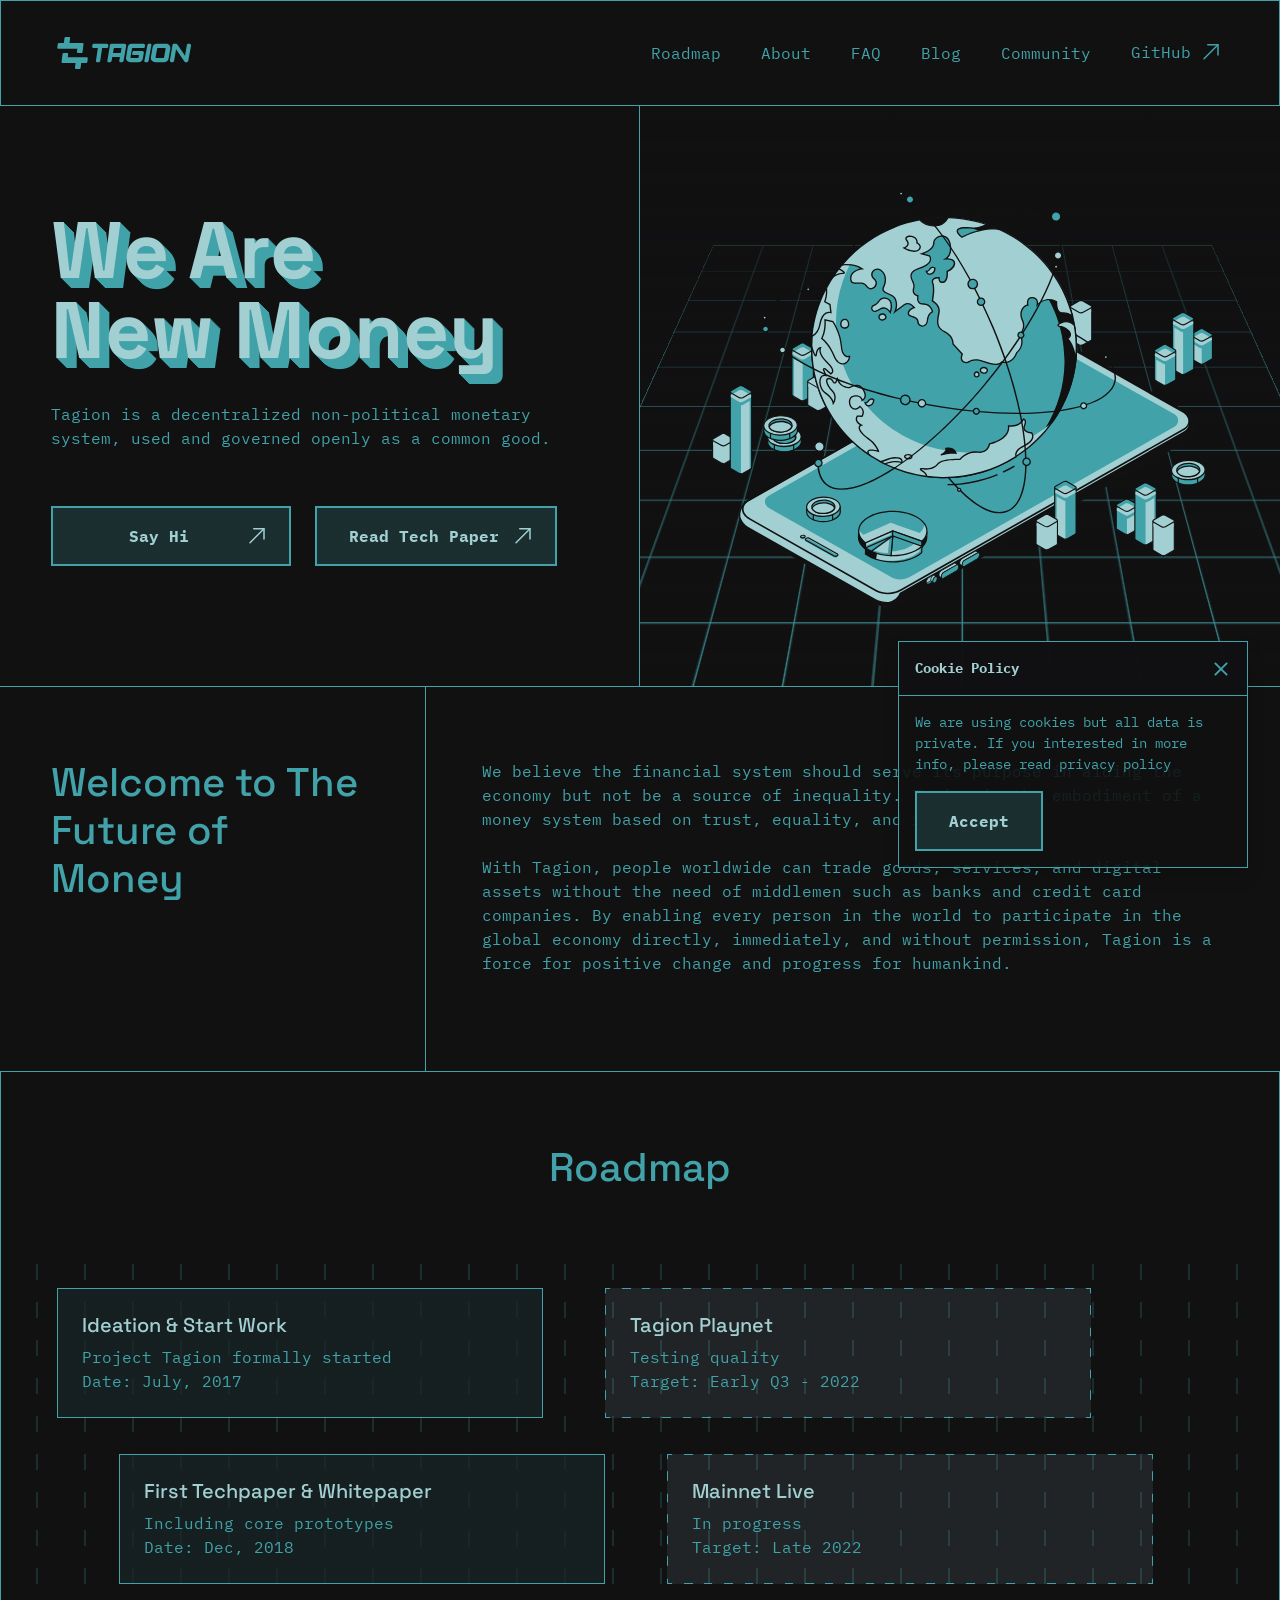
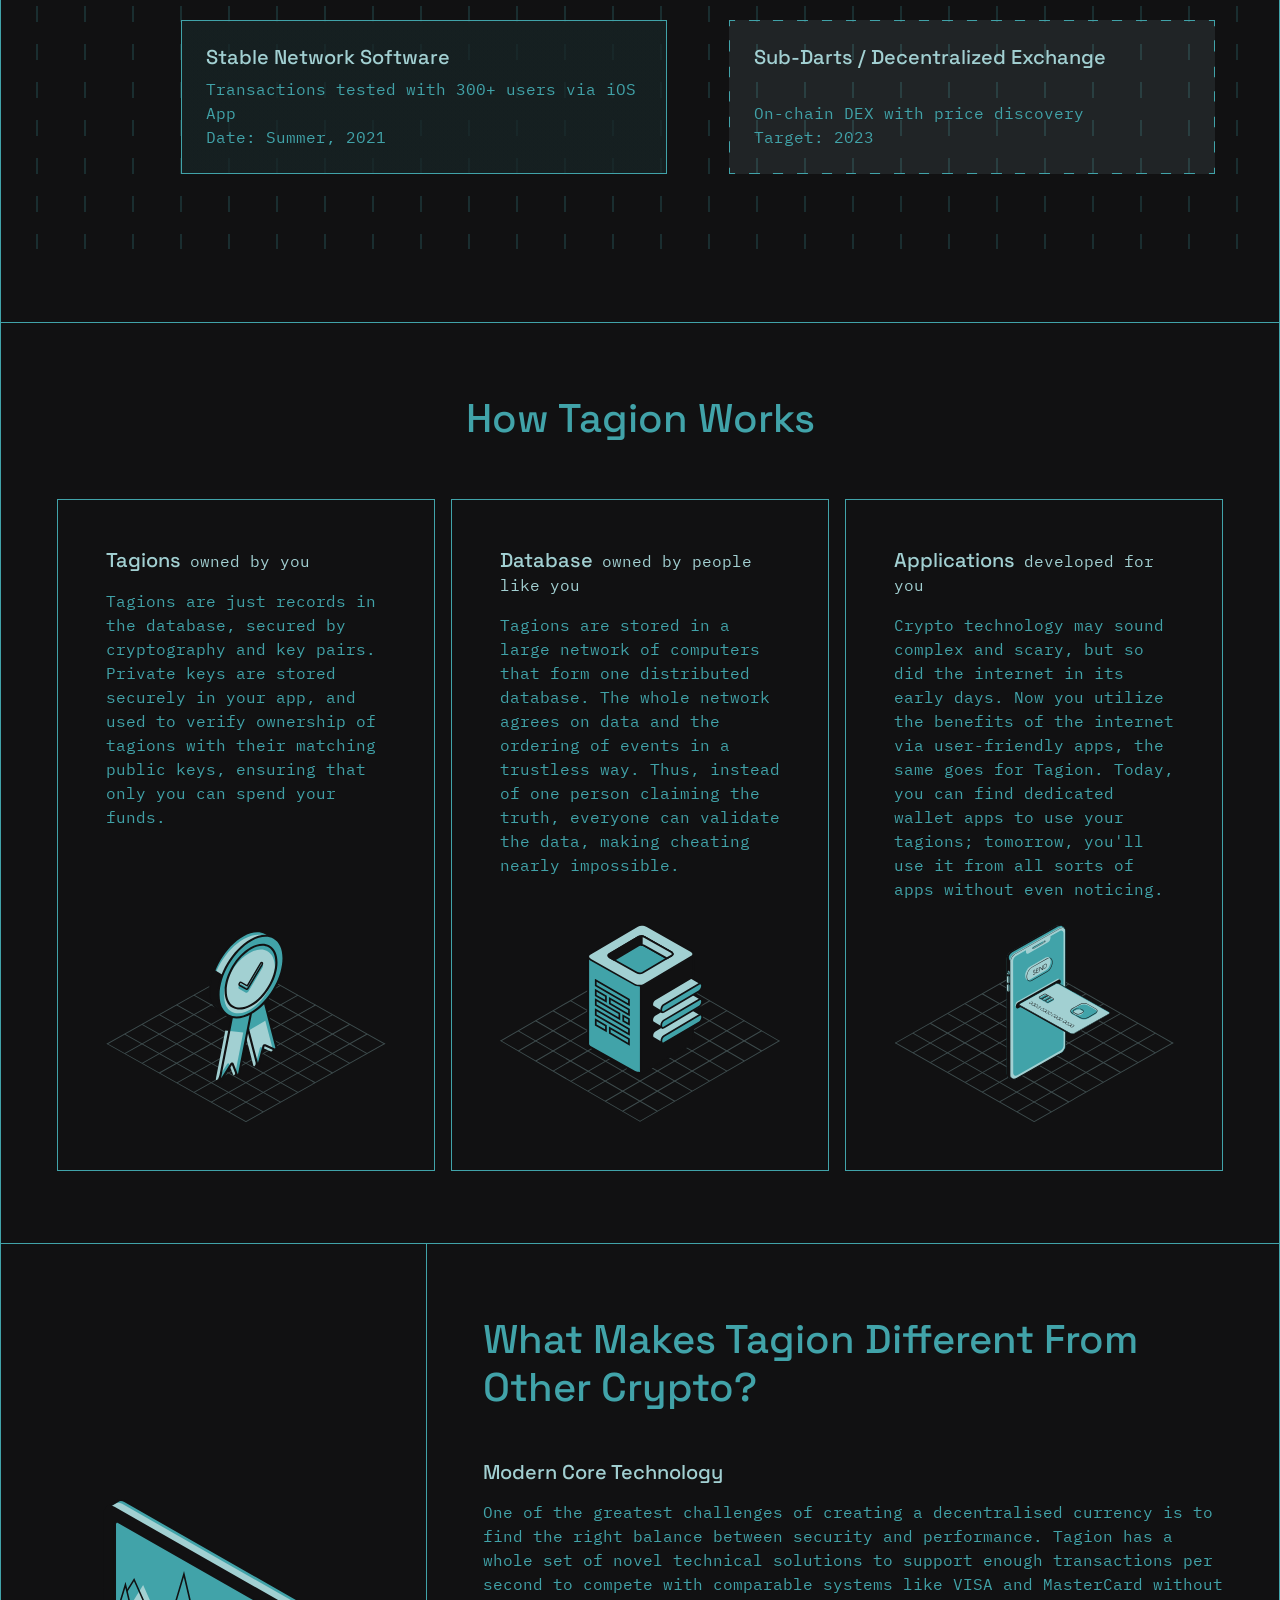
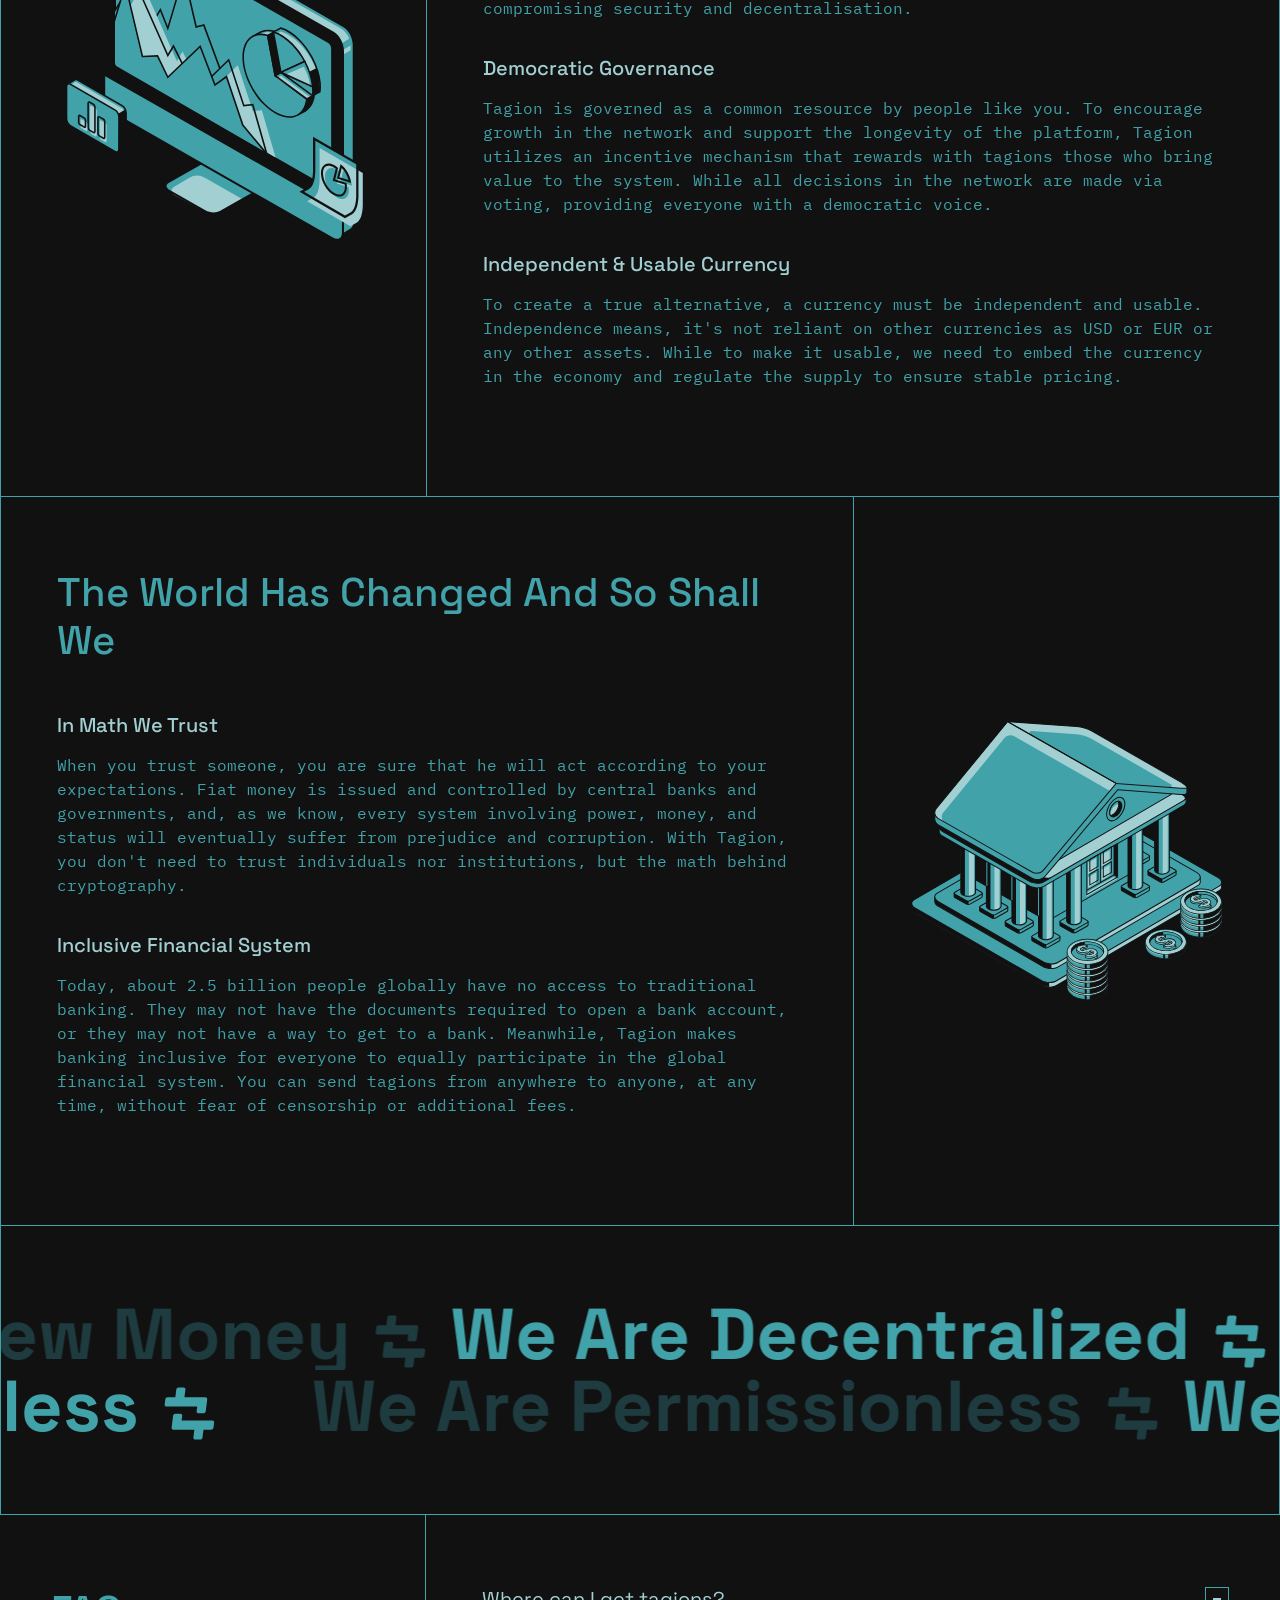
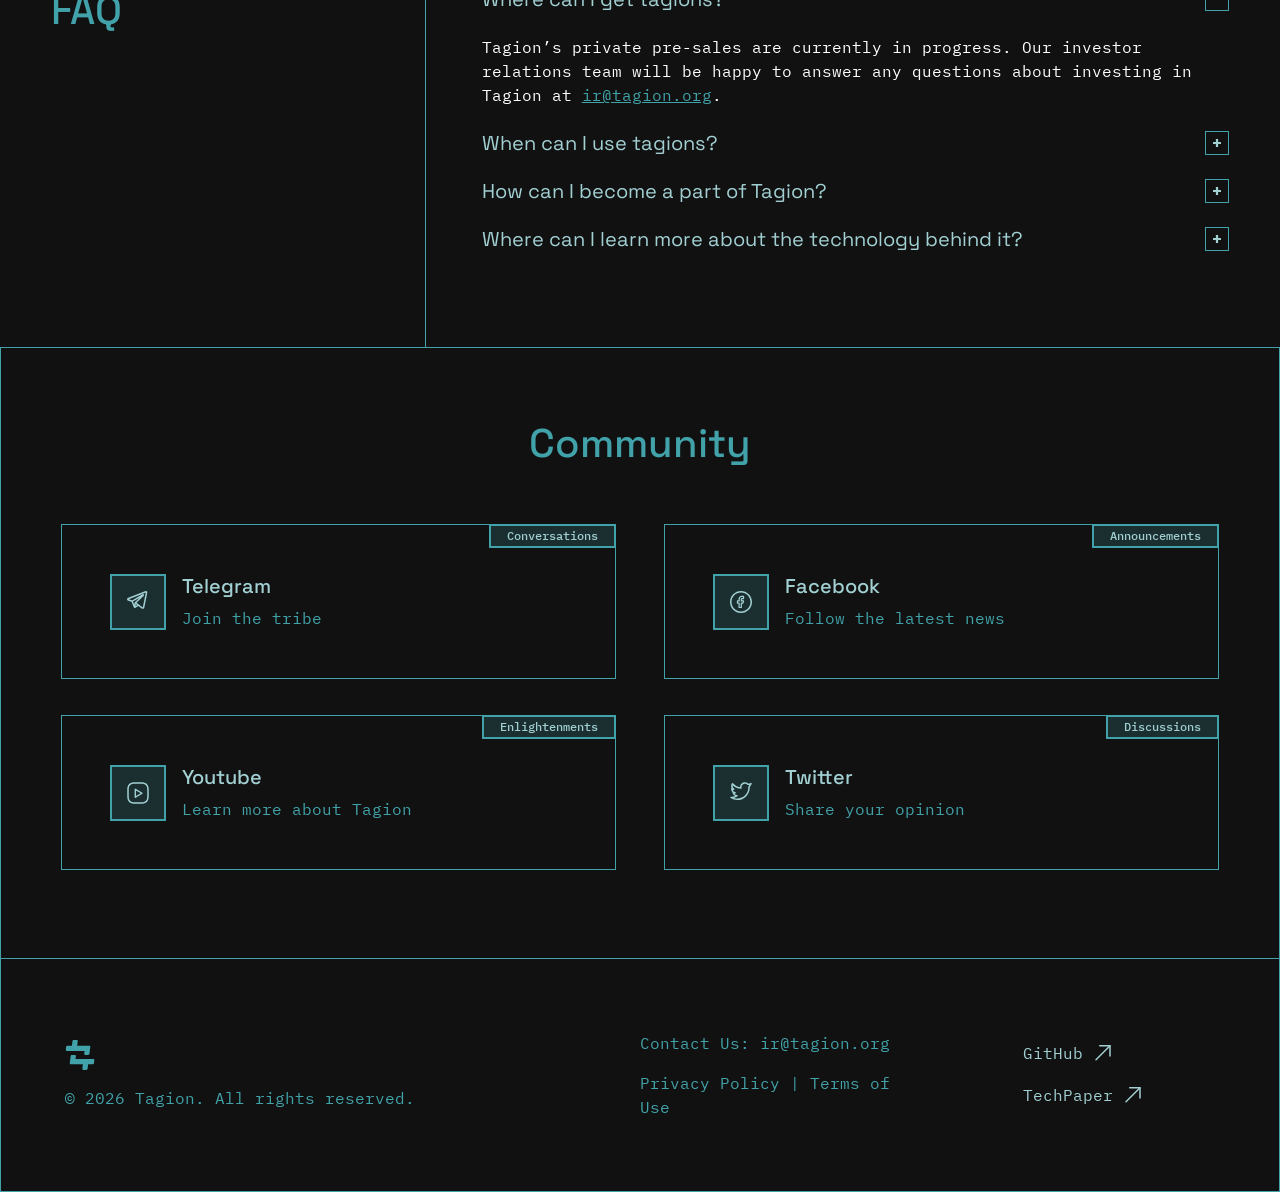
==== commit 45d606e3: "Update from https://github.com/tagion/tagion.github.io/commit/a3a57a53eb25808b7455ab088a9ce5f28c9909" ====
--- a/index.html
+++ b/index.html
@@ -1,4 +1,4 @@
-<!DOCTYPE html><html lang="en"><head><meta charSet="utf-8"/><meta name="viewport" content="width=device-width"/><title>Tagion: the independent money system</title><meta name="description" content="Welcome to the future of money with Tagion - the monetary system, allowing you to participate in the global economy directly, immediately, and without special permission. This money system is decentralized, fast, non-political, and stable. Join Tagion to trade goods, services, and digital assets without the limitation of banks and credit card companies."/><meta property="og:title" content="Tagion: the independent money system"/><meta property="og:description" content="Welcome to the future of money with Tagion - the monetary system, allowing you to participate in the global economy directly, immediately, and without special permission. This money system is decentralized, fast, non-political, and stable. Join Tagion to trade goods, services, and digital assets without the limitation of banks and credit card companies."/><meta property="viewport" content="width=device-width, initial-scale=1"/><meta property="robots" content="index, follow"/><meta property="charSet" content="UTF-8"/><meta name="robots" content="index,follow"/><meta property="og:url" content="https://tagion.org"/><meta property="og:type" content="website"/><meta property="og:locale" content="en"/><meta property="og:site_name" content="Tagion"/><link rel="canonical" href="https://tagion.org"/><meta property="keywords" content="tagion, tagions, money, monetary system, decentralized, independent, community, economy, global, worldwide, non-political, common goods, fast, future, openly governed"/><meta property="author" content="Tagion"/><link rel="shortcut icon" href="/favicon.svg"/><link rel="apple-touch-icon" href="/apple-touch-icon.png"/><link rel="apple-touch-icon" sizes="57x57" href="/apple-touch-icon-57x57.png"/><link rel="apple-touch-icon" sizes="72x72" href="/apple-touch-icon-72x72.png"/><link rel="apple-touch-icon" sizes="76x76" href="/apple-touch-icon-76x76.png"/><link rel="apple-touch-icon" sizes="114x114" href="/apple-touch-icon-114x114.png"/><link rel="apple-touch-icon" sizes="120x120" href="/apple-touch-icon-120x120.png"/><link rel="apple-touch-icon" sizes="144x144" href="/apple-touch-icon-144x144.png"/><link rel="apple-touch-icon" sizes="152x152" href="/apple-touch-icon-152x152.png"/><link rel="apple-touch-icon" sizes="180x180" href="/apple-touch-icon-180x180.png"/><meta name="next-head-count" content="27"/><script src="https://cdn.usefathom.com/script.js" data-site="PXTICOGF" defer=""></script><link rel="preload" href="/_next/static/css/6ea706a3b9551c07.css" as="style"/><link rel="stylesheet" href="/_next/static/css/6ea706a3b9551c07.css" data-n-g=""/><noscript data-n-css=""></noscript><script defer="" nomodule="" src="/_next/static/chunks/polyfills-0d1b80a048d4787e.js"></script><script src="/_next/static/chunks/webpack-14e4ab9055e289e1.js" defer=""></script><script src="/_next/static/chunks/framework-5f4595e5518b5600.js" defer=""></script><script src="/_next/static/chunks/main-6255d92248f7f21e.js" defer=""></script><script src="/_next/static/chunks/pages/_app-a74ec7029d26886c.js" defer=""></script><script src="/_next/static/chunks/pages/index-327e7008f9632e23.js" defer=""></script><script src="/_next/static/DFr5havZgTOx-e4YnlEMf/_buildManifest.js" defer=""></script><script src="/_next/static/DFr5havZgTOx-e4YnlEMf/_ssgManifest.js" defer=""></script><style data-styled="" data-styled-version="5.3.5">.cGCnsG{-webkit-text-decoration:none;text-decoration:none;cursor:pointer;color:#41a3a9;-webkit-transition:color 0.25s ease;transition:color 0.25s ease;}/*!sc*/
+<!DOCTYPE html><html lang="en"><head><meta charSet="utf-8"/><meta name="viewport" content="width=device-width"/><title>Tagion: the independent money system</title><meta name="description" content="Welcome to the future of money with Tagion - the monetary system, allowing you to participate in the global economy directly, immediately, and without special permission. This money system is decentralized, fast, non-political, and stable. Join Tagion to trade goods, services, and digital assets without the limitation of banks and credit card companies."/><meta property="og:title" content="Tagion: the independent money system"/><meta property="og:description" content="Welcome to the future of money with Tagion - the monetary system, allowing you to participate in the global economy directly, immediately, and without special permission. This money system is decentralized, fast, non-political, and stable. Join Tagion to trade goods, services, and digital assets without the limitation of banks and credit card companies."/><meta property="viewport" content="width=device-width, initial-scale=1"/><meta property="robots" content="index, follow"/><meta property="charSet" content="UTF-8"/><meta name="robots" content="index,follow"/><meta property="og:url" content="https://tagion.org"/><meta property="og:type" content="website"/><meta property="og:locale" content="en"/><meta property="og:site_name" content="Tagion"/><link rel="canonical" href="https://tagion.org"/><meta property="keywords" content="tagion, tagions, money, monetary system, decentralized, independent, community, economy, global, worldwide, non-political, common goods, fast, future, openly governed"/><meta property="author" content="Tagion"/><link rel="shortcut icon" href="/favicon.svg"/><link rel="apple-touch-icon" href="/apple-touch-icon.png"/><link rel="apple-touch-icon" sizes="57x57" href="/apple-touch-icon-57x57.png"/><link rel="apple-touch-icon" sizes="72x72" href="/apple-touch-icon-72x72.png"/><link rel="apple-touch-icon" sizes="76x76" href="/apple-touch-icon-76x76.png"/><link rel="apple-touch-icon" sizes="114x114" href="/apple-touch-icon-114x114.png"/><link rel="apple-touch-icon" sizes="120x120" href="/apple-touch-icon-120x120.png"/><link rel="apple-touch-icon" sizes="144x144" href="/apple-touch-icon-144x144.png"/><link rel="apple-touch-icon" sizes="152x152" href="/apple-touch-icon-152x152.png"/><link rel="apple-touch-icon" sizes="180x180" href="/apple-touch-icon-180x180.png"/><meta name="next-head-count" content="27"/><script src="https://cdn.usefathom.com/script.js" data-site="PXTICOGF" defer=""></script><link rel="preload" href="/_next/static/css/884ea8589fc11864.css" as="style"/><link rel="stylesheet" href="/_next/static/css/884ea8589fc11864.css" data-n-g=""/><noscript data-n-css=""></noscript><script defer="" nomodule="" src="/_next/static/chunks/polyfills-c67a75d1b6f99dc8.js"></script><script src="/_next/static/chunks/webpack-6fe35892e5861d93.js" defer=""></script><script src="/_next/static/chunks/framework-5f4595e5518b5600.js" defer=""></script><script src="/_next/static/chunks/main-7e23f0b98971ad47.js" defer=""></script><script src="/_next/static/chunks/pages/_app-bc1cc39c88b84797.js" defer=""></script><script src="/_next/static/chunks/pages/index-327e7008f9632e23.js" defer=""></script><script src="/_next/static/Hm5CbmhFKITGU4OjCjQo2/_buildManifest.js" defer=""></script><script src="/_next/static/Hm5CbmhFKITGU4OjCjQo2/_ssgManifest.js" defer=""></script><style data-styled="" data-styled-version="5.3.5">.cGCnsG{-webkit-text-decoration:none;text-decoration:none;cursor:pointer;color:#41a3a9;-webkit-transition:color 0.25s ease;transition:color 0.25s ease;}/*!sc*/
 .cGCnsG svg{-webkit-transition:color 0.2s ease;transition:color 0.2s ease;}/*!sc*/
 .cGCnsG:hover{color:#A2D0D2;}/*!sc*/
 .cGCnsG:hover svg{color:#DCFDFF;}/*!sc*/
@@ -144,4 +144,4 @@
 data-styled.g53[id="Card-sc-1ylyy4h-2"]{content:"jvmFpa,"}/*!sc*/
 body{margin:0;padding:0;box-sizing:border-box;}/*!sc*/
 data-styled.g54[id="sc-global-iFljIF1"]{content:"sc-global-iFljIF1,"}/*!sc*/
-</style></head><body><div id="__next" data-reactroot=""><div id="layout"><div class="PageWrapper-sc-zlhn9g-0 fqJMqA d-flex flex-column container p-0 "><div class="Container-sc-yyy4wy-0 gSgOZS position-fixed d-flex justify-content-between align-items-center container p-3 px-lg-5 py-lg-4 border border-primary container"><a class="Link-sc-raa0i4-0 cGCnsG" target="" href="https://tagion.org"><div class="Container-sc-znw1nx-0 bSRkJE"><svg viewBox="0 0 168 40" fill="none" xmlns="http://www.w3.org/2000/svg"><path d="m8.963 1.579-.739 6H2.256C1.39 7.579.6 8.286.492 9.158l-.48 3.895c-.107.872.509 1.579 1.376 1.579H25.05l-.454 3.684c-.107.872.51 1.579 1.376 1.579h3.874c.868 0 1.658-.707 1.765-1.58l1.128-9.157c.107-.872-.51-1.579-1.377-1.579H15.24l.739-6C16.085.707 15.468 0 14.602 0h-3.874C9.86 0 9.07.707 8.963 1.579zm20.173 36.842.739-6h5.967c.868 0 1.658-.707 1.765-1.579l.48-3.895c.107-.872-.509-1.579-1.376-1.579H13.049l.454-3.684c.107-.872-.51-1.579-1.377-1.579H8.253c-.868 0-1.658.707-1.765 1.58L5.36 30.841c-.107.872.51 1.579 1.376 1.579H22.86l-.739 6c-.107.872.509 1.579 1.376 1.579h3.874c.867 0 1.658-.707 1.765-1.579zm20.432-6.992c-.765 0-1.381-.713-1.27-1.469l2.392-16.186h-5.195c-1.168 0-2.1-1.107-1.895-2.254l.277-1.563a1.663 1.663 0 0 1 1.658-1.385h16.354c1.168 0 2.1 1.107 1.895 2.254l-.278 1.563a1.662 1.662 0 0 1-1.657 1.385h-5.861l-2.333 16.212a1.664 1.664 0 0 1-1.667 1.443h-2.42z" fill="#41A3A9"></path><path fill-rule="evenodd" clip-rule="evenodd" d="M63.77 31.429c-.774 0-1.393-.73-1.265-1.492l3.351-19.964a1.663 1.663 0 0 1 1.66-1.401h16.737c1.165 0 2.095 1.103 1.896 2.248l-3.354 19.218a1.663 1.663 0 0 1-1.659 1.39h-2.423c-.777 0-1.398-.735-1.264-1.499l.843-4.812-9.599.017-.863 4.906a1.663 1.663 0 0 1-1.657 1.389H63.77zm15.431-11.465 1.085-6.156h-9.11a.61.61 0 0 0-.379.154.71.71 0 0 0-.226.41l-.972 5.526 9.602.066z" fill="#41A3A9"></path><path d="M85.93 25.56c-.213 1.547.208 2.912 1.264 4.095 1.067 1.182 2.388 1.774 3.963 1.774h11.085c2.34 0 3.866-1.263 4.578-3.787.124-.682.238-1.348.342-1.996.387-2.289.725-4.297 1.013-6.024.19-1.141-.738-2.232-1.896-2.232H95.597c-.843 0-1.535.593-1.664 1.425l-.358 2.319c-.117.757.5 1.476 1.268 1.476h7.194l-.512 3.02c0 .17-.064.306-.192.409a.548.548 0 0 1-.361.153h-8.74a.7.7 0 0 1-.539-.239.705.705 0 0 1-.189-.563l1.828-11.019a.754.754 0 0 1 .26-.41.61.61 0 0 1 .378-.153h13.746c.834 0 1.52-.579 1.659-1.398l.272-1.598c.194-1.143-.735-2.24-1.898-2.24H92.683c-2.329 0-3.85 1.262-4.562 3.786l-2.19 13.203zm24.129 5.869c-.787 0-1.41-.753-1.26-1.523l3.91-19.98a1.664 1.664 0 0 1 1.654-1.354h2.042c.731 0 1.315.69 1.19 1.41l-3.47 20.054a1.663 1.663 0 0 1-1.659 1.393h-2.407z" fill="#41A3A9"></path><path fill-rule="evenodd" clip-rule="evenodd" d="M119.2 12.358c.825-2.524 2.469-3.786 4.933-3.786h11.692c1.665 0 3.053.59 4.165 1.774 1.124 1.182 1.573 2.547 1.348 4.093l.001.017-.054.205a4.569 4.569 0 0 1-.05.273 8.616 8.616 0 0 1-.07.478l-.124.682c-.049.273-.107.597-.172.972-.066.376-.145.808-.236 1.297a176.48 176.48 0 0 1-.651 3.718c-.131.762-.278 1.61-.442 2.542-.153.92-.329 1.927-.528 3.019-.723 2.524-2.362 3.787-4.915 3.787h-11.608c-1.71 0-3.121-.592-4.233-1.774-1.112-1.183-1.567-2.548-1.364-4.094l-.005-.068c.009-.034.017-.08.025-.137.018-.068.034-.165.048-.29.026-.125.055-.278.088-.46.044-.194.085-.427.123-.7a138.302 138.302 0 0 0 .392-2.269c.092-.488.191-1.04.297-1.654.117-.614.241-1.302.371-2.064s.278-1.603.442-2.524c.164-.933.34-1.945.527-3.037zm13.559 13.834c.349 0 .573-.188.672-.563l-.003-.051a.532.532 0 0 0 .025-.12l.035-.238c.028-.103.053-.228.077-.375a51.132 51.132 0 0 1 .246-1.399c.059-.307.12-.666.183-1.075.074-.41.157-.87.247-1.381.09-.524.192-1.104.308-1.74.116-.637.239-1.337.369-2.099.141-.773.294-1.62.458-2.541a.731.731 0 0 0-.172-.563c-.134-.16-.33-.239-.589-.239h-9.145c-.36 0-.583.188-.671.563l.001.017-.015.034a.358.358 0 0 1-.026.12 8.193 8.193 0 0 1-.11.63l-.098.58c-.041.228-.091.495-.15.803a41.37 41.37 0 0 1-.182 1.074c-.064.41-.146.876-.246 1.399a412.63 412.63 0 0 1-.31 1.723c-.104.636-.227 1.341-.367 2.115-.131.762-.278 1.603-.443 2.524a.683.683 0 0 0 .206.563.75.75 0 0 0 .555.239h9.145z" fill="#41A3A9"></path><path d="M142.672 31.429c-1.163 0-2.092-1.098-1.898-2.241l3.269-19.218c.14-.82.827-1.398 1.66-1.398h2.843c.621 0 1.22.324 1.584.857l9.551 14.017 2.266-13.473a1.662 1.662 0 0 1 1.66-1.401h1.653c1.171 0 2.102 1.112 1.894 2.26l-3.496 19.218a1.663 1.663 0 0 1-1.656 1.379h-1.778c-.81 0-1.54-.589-1.732-1.395L148.437 15.36l-2.429 14.662a1.662 1.662 0 0 1-1.66 1.406h-1.676z" fill="#41A3A9"></path></svg></div></a><nav class="Nav-sc-cku3t0-1 fVwLcM align-items-center "><a class="Link-sc-raa0i4-0 cGCnsG Link-sc-cku3t0-0 kLFVZL" target="" href="/#roadmap">Roadmap</a><a class="Link-sc-raa0i4-0 cGCnsG Link-sc-cku3t0-0 kLFVZL" target="" href="/#about">About</a><a class="Link-sc-raa0i4-0 cGCnsG Link-sc-cku3t0-0 kLFVZL" target="" href="/#faq">FAQ</a><a class="Link-sc-raa0i4-0 cGCnsG Link-sc-cku3t0-0 kLFVZL" target="" href="/blog">Blog</a><a class="Link-sc-raa0i4-0 cGCnsG Link-sc-cku3t0-0 kLFVZL" target="" href="/#community">Community</a><a class="Link-sc-raa0i4-0 gxVfJM" target="_blank" href="https://github.com/tagion">GitHub<svg width="24" height="24" fill="none" xmlns="http://www.w3.org/2000/svg" class="position-relative ms-1" style="top:-2px"><path d="M5 19.5c.19 0 .38-.07.53-.22l14-14c.29-.29.29-.77 0-1.06a.754.754 0 0 0-1.06 0l-14 14c-.29.29-.29.77 0 1.06.15.15.34.22.53.22Z" fill="currentColor"></path><path d="M19 15.77c.41 0 .75-.34.75-.75V4.75c0-.41-.34-.75-.75-.75H8.73c-.41 0-.75.34-.75.75s.34.75.75.75h9.52v9.52c0 .41.34.75.75.75Z" fill="currentColor"></path></svg></a></nav><div class="Burger-sc-1l9e055-0 GJGkf position-relative d-lg-none "><span></span><span></span><span></span></div></div><div class="OffsetMenu-sc-yyy4wy-1 lfXnre p-0 border-primary border-end border-start  container"><nav class="Nav-sc-cku3t0-1 fVwLcM align-items-center "><a class="Link-sc-raa0i4-0 cGCnsG Link-sc-cku3t0-0 kLFVZL" target="" href="/#roadmap">Roadmap</a><a class="Link-sc-raa0i4-0 cGCnsG Link-sc-cku3t0-0 kLFVZL" target="" href="/#about">About</a><a class="Link-sc-raa0i4-0 cGCnsG Link-sc-cku3t0-0 kLFVZL" target="" href="/#faq">FAQ</a><a class="Link-sc-raa0i4-0 cGCnsG Link-sc-cku3t0-0 kLFVZL" target="" href="/blog">Blog</a><a class="Link-sc-raa0i4-0 cGCnsG Link-sc-cku3t0-0 kLFVZL" target="" href="/#community">Community</a><a class="Link-sc-raa0i4-0 gxVfJM" target="_blank" href="https://github.com/tagion">GitHub<svg width="24" height="24" fill="none" xmlns="http://www.w3.org/2000/svg" class="position-relative ms-1" style="top:-2px"><path d="M5 19.5c.19 0 .38-.07.53-.22l14-14c.29-.29.29-.77 0-1.06a.754.754 0 0 0-1.06 0l-14 14c-.29.29-.29.77 0 1.06.15.15.34.22.53.22Z" fill="currentColor"></path><path d="M19 15.77c.41 0 .75-.34.75-.75V4.75c0-.41-.34-.75-.75-.75H8.73c-.41 0-.75.34-.75.75s.34.75.75.75h9.52v9.52c0 .41.34.75.75.75Z" fill="currentColor"></path></svg></a></nav><div class="SpecContainer-sc-cku3t0-2 thkpu border-primary border-top border-bottom px-3"><a class="Link-sc-raa0i4-0 gxVfJM" target="_blank" href="/resources/tech-paper.pdf">TechPaper<svg width="24" height="24" fill="none" xmlns="http://www.w3.org/2000/svg" class="position-relative ms-1" style="top:-2px"><path d="M5 19.5c.19 0 .38-.07.53-.22l14-14c.29-.29.29-.77 0-1.06a.754.754 0 0 0-1.06 0l-14 14c-.29.29-.29.77 0 1.06.15.15.34.22.53.22Z" fill="currentColor"></path><path d="M19 15.77c.41 0 .75-.34.75-.75V4.75c0-.41-.34-.75-.75-.75H8.73c-.41 0-.75.34-.75.75s.34.75.75.75h9.52v9.52c0 .41.34.75.75.75Z" fill="currentColor"></path></svg></a></div></div><main id="main" class="Main-sc-zlhn9g-1 fOJElZ"><div class="overflow-hidden container"><div class="border-primary border-bottom row"><div class="px-3 py-425 px-md-5 py-md-7 border-primary border-end border-start col-lg-6"><h1 style="color:#111112;position:absolute;z-index:-1;opacity:0;visibility:hidden">We are <!-- -->New Money</h1> <span class="Title-sc-1ng8n6y-0 iZvkHH">We Are <br/><div class="Typewriter" data-testid="typewriter-wrapper"></div></span><p class="mb-3 mb-md-5">Tagion is a decentralized non-political monetary system, used and governed openly as a common good.</p><a class="Link-sc-raa0i4-0 cGCnsG Link-sc-1ng8n6y-1 liGLKj" target="_blank" href="https://t.me/tagionChat"><button type="button" theme="primary" style="min-width:240px" class="Button-sc-1h0b0el-0 jDhhKa me-3 me-3 btn btn-primary">Say Hi<svg width="24" height="24" fill="none" xmlns="http://www.w3.org/2000/svg" class="Icon-sc-1h0b0el-1 csIWgB"><path d="M5 19.5c.19 0 .38-.07.53-.22l14-14c.29-.29.29-.77 0-1.06a.754.754 0 0 0-1.06 0l-14 14c-.29.29-.29.77 0 1.06.15.15.34.22.53.22Z" fill="currentColor"></path><path d="M19 15.77c.41 0 .75-.34.75-.75V4.75c0-.41-.34-.75-.75-.75H8.73c-.41 0-.75.34-.75.75s.34.75.75.75h9.52v9.52c0 .41.34.75.75.75Z" fill="currentColor"></path></svg></button></a><a class="Link-sc-raa0i4-0 cGCnsG Link-sc-1ng8n6y-1 liGLKj" target="_blank" href="/resources/tech-paper.pdf"><button type="button" theme="primary" style="min-width:240px" class="Button-sc-1h0b0el-0 jDhhKa btn btn-primary">Read Tech Paper<svg width="24" height="24" fill="none" xmlns="http://www.w3.org/2000/svg" class="Icon-sc-1h0b0el-1 csIWgB"><path d="M5 19.5c.19 0 .38-.07.53-.22l14-14c.29-.29.29-.77 0-1.06a.754.754 0 0 0-1.06 0l-14 14c-.29.29-.29.77 0 1.06.15.15.34.22.53.22Z" fill="currentColor"></path><path d="M19 15.77c.41 0 .75-.34.75-.75V4.75c0-.41-.34-.75-.75-.75H8.73c-.41 0-.75.34-.75.75s.34.75.75.75h9.52v9.52c0 .41.34.75.75.75Z" fill="currentColor"></path></svg></button></a></div><div class="Scene-sc-1ng8n6y-2 iNLhew position-relative align-items-center border-primary border-end overflow-hidden px-6 py-5 col"><div class="Background-sc-1ng8n6y-3 fLQsqa border-primary border-end border-bottom border-top"></div><div class="Container-sc-3qzi82-0 jSjHsd"><img src="/images/phone-planet.svg" alt="World is glitching!"/><div class="GlitchItem-sc-3qzi82-1 fplpcB"></div><div class="GlitchItem-sc-3qzi82-1 fplpcB"></div><div class="GlitchItem-sc-3qzi82-1 fplpcB"></div><div class="GlitchItem-sc-3qzi82-1 fplpcB"></div><div class="GlitchItem-sc-3qzi82-1 fplpcB"></div></div></div></div></div><div id="about" class="border-primary border-bottom container"><div style="height:100%" class="row"><div class="Sidebar-sc-145w335-1 fBJLoW border-primary border-end border-bottom border-start border-lg-bottom-0 border-lg-right-0 p-0 col-lg-4"><div id="sticky-sidebar" class="px-3 py-425 px-md-4 px-lg-5 py-lg-6 "><h2 class="Title-sc-145w335-0 ImWBs">Welcome to The Future of Money</h2></div></div><div class="Content-sc-145w335-2 gClPga border-primary border-start border-end px-3 py-425 px-md-4 px-lg-5 py-lg-6 col-lg-8"><p>We believe the financial system should serve its purpose in aiding the economy but not be a source of inequality. Tagion is the embodiment of a money system based on trust, equality, and freedom.</p><p>With Tagion, people worldwide can trade goods, services, and digital assets without the need of middlemen such as banks and credit card companies. By enabling every person in the world to participate in the global economy directly, immediately, and without permission, Tagion is a force for positive change and progress for humankind.</p></div></div></div><div id="roadmap" class="border-primary border-bottom border-end border-start p-0 pb-lg-6 overflow-hidden container"><h2 class="Title-sc-1ylyy4h-1 hKRkiI text-left text-lg-center py-425 px-3 m-0 pt-lg-6 pb-lg-5 border-primary border-bottom border-lg-bottom-0">Roadmap</h2><div class="Container-sc-1ylyy4h-0 hfKGSt py-425 px-3 px-lg-5 position-relative"><div class="dash" style="left:0rem;margin-left:-.8rem"></div><div class="dash" style="left:3rem;margin-left:-.8rem"></div><div class="dash" style="left:6rem;margin-left:-.8rem"></div><div class="dash" style="left:9rem;margin-left:-.8rem"></div><div class="dash" style="left:12rem;margin-left:-.8rem"></div><div class="dash" style="left:15rem;margin-left:-.8rem"></div><div class="dash" style="left:18rem;margin-left:-.8rem"></div><div class="dash" style="left:21rem;margin-left:-.8rem"></div><div class="dash" style="left:24rem;margin-left:-.8rem"></div><div class="dash" style="left:27rem;margin-left:-.8rem"></div><div class="dash" style="left:30rem;margin-left:-.8rem"></div><div class="dash" style="left:33rem;margin-left:-.8rem"></div><div class="dash" style="left:36rem;margin-left:-.8rem"></div><div class="dash" style="left:39rem;margin-left:-.8rem"></div><div class="dash" style="left:42rem;margin-left:-.8rem"></div><div class="dash" style="left:45rem;margin-left:-.8rem"></div><div class="dash" style="left:48rem;margin-left:-.8rem"></div><div class="dash" style="left:51rem;margin-left:-.8rem"></div><div class="dash" style="left:54rem;margin-left:-.8rem"></div><div class="dash" style="left:57rem;margin-left:-.8rem"></div><div class="dash" style="left:60rem;margin-left:-.8rem"></div><div class="dash" style="left:63rem;margin-left:-.8rem"></div><div class="dash" style="left:66rem;margin-left:-.8rem"></div><div class="dash" style="left:69rem;margin-left:-.8rem"></div><div class="dash" style="left:72rem;margin-left:-.8rem"></div><div class="dash" style="left:75rem;margin-left:-.8rem"></div><div class="dash" style="left:78rem;margin-left:-.8rem"></div><div class="dash" style="left:81rem;margin-left:-.8rem"></div><div class="dash" style="left:84rem;margin-left:-.8rem"></div><div class="dash" style="left:87rem;margin-left:-.8rem"></div><div class="dash" style="left:90rem;margin-left:-.8rem"></div><div class="dash" style="left:93rem;margin-left:-.8rem"></div><div class="dash" style="left:96rem;margin-left:-.8rem"></div><div class="dash" style="left:99rem;margin-left:-.8rem"></div><div class="dash" style="left:102rem;margin-left:-.8rem"></div><div class="dash" style="left:105rem;margin-left:-.8rem"></div><div class="dash" style="left:108rem;margin-left:-.8rem"></div><div class="dash" style="left:111rem;margin-left:-.8rem"></div><div class="dash" style="left:114rem;margin-left:-.8rem"></div><div class="dash" style="left:117rem;margin-left:-.8rem"></div><div class="dash" style="left:120rem;margin-left:-.8rem"></div><div class="dash" style="left:123rem;margin-left:-.8rem"></div><div class="dash" style="left:126rem;margin-left:-.8rem"></div><div class="dash" style="left:129rem;margin-left:-.8rem"></div><div class="dash" style="left:132rem;margin-left:-.8rem"></div><div class="dash" style="left:135rem;margin-left:-.8rem"></div><div class="dash" style="left:138rem;margin-left:-.8rem"></div><div class="dash" style="left:141rem;margin-left:-.8rem"></div><div class="dash" style="left:144rem;margin-left:-.8rem"></div><div class="dash" style="left:147rem;margin-left:-.8rem"></div><div class="m-0 row"><div class="mb-4 col-lg-5 order-lg-0 offset-lg-0"><div variant="primary" theme="[object Object]" class="Card-sc-ybq107-0 hxlecB Card-sc-1ylyy4h-2 jvmFpa h-100 position-relative p-3 border-primary card"><h4>Ideation &amp; Start Work</h4><p class="mb-0 mt-auto">Project Tagion formally started</p><p class="mb-0">Date:<!-- --> <time dateTime="1498867200000">July, 2017</time></p></div></div><div class="mb-4 col-lg-5 order-lg-2 offset-lg-1"><div variant="primary" theme="[object Object]" class="Card-sc-ybq107-0 hxlecB Card-sc-1ylyy4h-2 jvmFpa h-100 position-relative p-3 border-primary card"><h4>First Techpaper &amp; Whitepaper</h4><p class="mb-0 mt-auto">Including core prototypes</p><p class="mb-0">Date:<!-- --> <time dateTime="1543622400000">Dec, 2018</time></p></div></div><div class="mb-4 col-lg-5 order-lg-4 offset-lg-2"><div variant="primary" theme="[object Object]" class="Card-sc-ybq107-0 hxlecB Card-sc-1ylyy4h-2 jvmFpa h-100 position-relative p-3 border-primary card"><h4>Stable Network Software</h4><p class="mb-0 mt-auto">Transactions tested with 300+ users via iOS App</p><p class="mb-0">Date:<!-- --> <time dateTime="1609459200000">Summer, 2021</time></p></div></div><div class="mb-4 col-lg-5 order-lg-1 offset-lg-1"><div variant="dashed" theme="[object Object]" class="Card-sc-ybq107-0 OqSnT Card-sc-1ylyy4h-2 jvmFpa h-100 position-relative p-3 border-primary card"><h4>Tagion Playnet</h4><p class="mb-0 mt-auto">Testing quality</p><p class="mb-0">Target:<!-- --> <time dateTime="1640995200000">Early 2022</time></p></div></div><div class="mb-4 col-lg-5 order-lg-3 offset-lg-1"><div variant="dashed" theme="[object Object]" class="Card-sc-ybq107-0 OqSnT Card-sc-1ylyy4h-2 jvmFpa h-100 position-relative p-3 border-primary card"><h4>MainNet Live</h4><p class="mb-0 mt-auto">Launching the MainNet</p><p class="mb-0">Target:<!-- --> <time dateTime="1640995200000">Mid 2022</time></p></div></div><div class="mb-4 col-lg-5 order-lg-5 offset-lg-1"><div variant="dashed" theme="[object Object]" class="Card-sc-ybq107-0 OqSnT Card-sc-1ylyy4h-2 jvmFpa h-100 position-relative p-3 border-primary card"><h4> Sub-Darts / Decentralized Exchange</h4><p class="mb-0 mt-auto">On-chain DEX with price discovery</p><p class="mb-0">Target:<!-- --> <time dateTime="1672531200000">2023</time></p></div></div></div></div></div><div id="how-it-works" class="border-primary border-bottom border-end border-start p-0 container"><h2 class="Title-sc-1ovaf8g-0 mslgJ text-left text-lg-center py-425 px-3 m-0 pt-lg-6 pb-lg-5 border-primary border-bottom border-lg-bottom-0 ">How Tagion Works</h2><div class="swiper px-3 px-lg-5 pt-425 pb-6 pt-lg-0"><div class="swiper-pagination"></div><div class="swiper-wrapper"><div class="swiper-slide h-auto"><div class="FeatureCard-sc-1aap8i-0 hihLPv h-100 border border-primary p-45 overflow-hidden card"><div class="TextContainer-sc-1aap8i-1 gxMDGh mb-2"><h4 class="mb-0">Tagions</h4><mark>owned by you</mark></div><p class="Content-sc-1aap8i-2 eOnEGy">Tagions are just records in the database, secured by cryptography and key pairs. Private keys are stored securely in your app, and used to verify ownership of tagions with their matching public keys, ensuring that only you can spend your funds.</p><svg viewBox="0 0 284 200" fill="none" xmlns="http://www.w3.org/2000/svg" class="mx-auto" style="max-height:200px"><g opacity="0.3" fill="#A2D0D2"><path d="M141.961 200 .443 120.492l1.134-.407L142.22 199.06l-.26.94ZM19.142 110.235l-.479.806 140.635 78.971.478-.807-140.634-78.97ZM36.714 100.372l-.479.807 140.635 78.97.478-.806-140.634-78.971ZM54.277 90.506l-.478.807 140.634 78.97.479-.806-140.635-78.97ZM71.853 80.636l-.479.807 140.635 78.97.478-.806-140.634-78.97ZM89.424 70.773l-.479.806L229.58 150.55l.478-.807-140.634-78.97ZM106.987 60.905l-.478.807 140.634 78.97.479-.806-140.635-78.97ZM124.559 51.045l-.478.806 140.634 78.971.479-.807-140.635-78.97ZM282.29 120.944 141.655 41.969l.278-.922 141.51 79.472-1.153.425Z"></path><path d="m141.961 200-.27-.967 140.636-78.975 1.115.461L141.961 200ZM264.717 110.172 124.115 189.19l.479.806 140.602-79.018-.479-.806ZM247.171 100.29l-140.602 79.034.479.806 140.602-79.034-.479-.806ZM229.582 90.44 88.98 169.458l.479.806L230.06 91.246l-.479-.806ZM194.462 70.684 53.86 149.717l.479.806L194.94 71.49l-.479-.806ZM212.31 80.733 71.708 159.767l.48.806L212.788 81.54l-.479-.807ZM176.891 60.832 36.289 139.865l.479.806L177.37 61.638l-.479-.806ZM159.326 50.986 18.724 130.02l.48.806 140.601-79.034-.479-.806ZM1.614 120.917l-1.171-.425 141.49-79.445.325.895L1.614 120.917Z"></path></g><path d="M105.8 66.172c0-20.44 14.766-45.324 32.968-55.533 8.905-5.004 16.98-5.542 22.909-2.424h.023l.231.135c.092.045.161.09.254.157l7.751 4.398c.6.337.623 1.144.047 1.526l-4.615 2.961c.716 2.626 1.131 5.565 1.131 8.84 0 20.442-14.765 45.325-32.968 55.534-2.445 1.369-4.845 2.401-7.129 3.12l-1.73 5.81c-.185.629-.946.92-1.523.606l-7.451-4.218-.485-.27-.484-.269-.024-.067c-5.49-3.567-8.905-10.523-8.905-20.306Z" fill="#41A3A9"></path><path d="M106.883 69.717c0-20.44 14.765-45.324 32.968-55.533 8.905-5.004 16.98-5.542 22.909-2.424h.023l.231.135c.092.045.161.09.254.157l7.751 4.398c.6.337.623 1.144.046 1.526l-4.614 2.961c.716 2.626 1.131 5.565 1.131 8.84 0 20.442-37.813 57.935-40.097 58.653.023-.045-20.602-8.93-20.602-18.713Z" fill="#A2D0D2"></path><path d="M123.679 92.469c.277 0 .531-.045.808-.157a2.09 2.09 0 0 0 1.246-1.346l1.568-5.273a38.498 38.498 0 0 0 6.783-3.03c18.48-10.366 33.522-35.698 33.522-56.453 0-2.917-.323-5.721-.969-8.369l3.968-2.558c.577-.381.923-1.01.9-1.683a1.958 1.958 0 0 0-.992-1.638l-8.675-4.936-.069.022c-6.483-3.186-14.811-2.243-23.555 2.67-18.48 10.367-33.522 35.699-33.522 56.454 0 9.58 3.23 17.008 9.09 20.934l.023.045 1.361.83 7.429 4.219c.346.157.715.269 1.084.269Zm45.519-78.824-5.053 3.231.208.74c.715 2.67 1.084 5.565 1.084 8.572 0 20.082-14.557 44.584-32.437 54.636a37.945 37.945 0 0 1-6.921 3.029l-.554.18-1.892 6.35-8.328-4.825c-5.422-3.478-8.421-10.344-8.421-19.386 0-20.082 14.558-44.584 32.437-54.636 8.26-4.622 16.011-5.475 21.848-2.423l.415.224h.023l7.591 4.308Z" fill="#111112"></path><path d="m118.072 50.465-7.867-4.779-3.322 9.267-1.085 14.248 1.085 8.504 9.159 9.917 3.668 1.459-2.999-5.296-2.446-8.728V63.816l3.807-11.444v-1.907Z" fill="#111112"></path><path d="m153.209 140.799-16.126-62.287 19.61-16.604 16.126 62.288c.254 1.009-.969 2.557-1.776 2.198l-9.782-4.397c-.531-.247-1.362.471-1.592 1.346l-4.407 16.402c-.323 1.324-1.776 2.064-2.053 1.054Z" fill="#41A3A9"></path><path d="m156.001 125.25-4.407 16.402c-.346 1.324-1.799 2.064-2.076 1.055l-8.629-33.32 20.718-12.319 7.521 29.057c.254 1.01-.969 2.558-1.777 2.199l-9.782-4.398c-.507-.246-1.338.449-1.568 1.324Z" fill="#A2D0D2"></path><path d="M153.763 142.325c1.084 0 2.215-1.009 2.561-2.333l4.406-16.402c.069-.247.231-.449.323-.539l9.528 4.286c.669.292 1.431.157 2.1-.382.807-.65 1.476-1.907 1.176-3.029l-16.564-63.97-21.456 18.175 16.288 62.915c.231.763.877 1.279 1.638 1.279Zm7.29-21.45a2.01 2.01 0 0 0-.807.179c-.739.337-1.385 1.122-1.615 1.997l-4.407 16.402a2.576 2.576 0 0 1-.138.337l-15.78-60.941 17.787-15.056 15.711 60.627c.046.202-.231.696-.461.898l-9.575-4.308a2.105 2.105 0 0 0-.715-.135Z" fill="#111112"></path><path d="m115.374 156.573 15.711-80.282 19.656-5.587-15.711 80.282c-.254 1.302-1.708 2.199-2.077 1.279l-4.475-11.398c-.231-.606-1.085-.382-1.592.449l-9.736 15.437c-.785 1.256-2.03 1.122-1.776-.18Z" fill="#41A3A9"></path><path d="m111.405 156.236 9.621-49.116 18.179 1.885-8.144 41.644c-.254 1.302-1.707 2.199-2.076 1.279l-4.476-11.398c-.231-.606-1.084-.381-1.592.449l-9.735 15.437c-.785 1.256-2.031 1.122-1.777-.18Z" fill="#A2D0D2"></path><path d="M115.95 158.682c.785 0 1.569-.493 2.123-1.368l9.666-15.325 4.199 10.68c.277.696.946 1.122 1.684 1.055 1.131-.09 2.192-1.212 2.446-2.513l16.057-81.988-21.986 6.26-15.85 80.933c-.254 1.257.392 1.975 1.015 2.199.231.045.439.067.646.067Zm12.043-19.206c-.761 0-1.523.493-2.03 1.301l-9.252 14.674 15.342-78.352 17.303-4.914-15.388 78.599a1.105 1.105 0 0 1-.23.494l-4.245-10.793c-.231-.583-.739-.965-1.338-1.009h-.162Z" fill="#111112"></path><path d="M123.84 91.633c-12.877-7.231-12.878-30.674-.003-52.363 12.876-21.688 33.752-33.408 46.629-26.178 12.877 7.231 12.878 30.675.003 52.363-12.876 21.688-33.752 33.409-46.629 26.178Z" fill="#41A3A9"></path><path d="M132.4 94.87c4.706 0 9.897-1.526 15.272-4.533 18.48-10.366 33.522-35.698 33.522-56.453 0-10.277-3.622-17.973-10.197-21.675-6.575-3.702-15.25-2.895-24.409 2.244-18.479 10.366-33.521 35.698-33.521 56.453 0 10.276 3.622 17.972 10.197 21.675 2.722 1.525 5.814 2.288 9.136 2.288Zm29.438-82.863c2.953 0 5.675.673 8.051 1.997 5.883 3.298 9.113 10.344 9.113 19.835 0 20.082-14.557 44.584-32.437 54.636-8.444 4.734-16.357 5.542-22.217 2.243-5.883-3.298-9.113-10.343-9.113-19.835 0-20.081 14.558-44.583 32.437-54.635 5.03-2.805 9.852-4.241 14.166-4.241Z" fill="#111112"></path><path d="M127.382 87.914c-10.052-5.645-10.051-23.948.002-40.883 10.053-16.934 26.351-26.086 36.403-20.441 10.052 5.644 10.052 23.948-.001 40.882-10.053 16.935-26.352 26.087-36.404 20.442Z" fill="#A2D0D2"></path><path d="M143.276 68.499c-.503.282-.98.324-1.331.127l-7.105-3.99c-.728-.409-.728-1.762 0-2.99.728-1.226 1.933-1.902 2.661-1.493l5.775 3.242 12.907-21.74c.728-1.227 1.933-1.903 2.661-1.495.728.41.728 1.763 0 2.99L144.606 67.13c-.351.593-.828 1.086-1.33 1.368Z" fill="#41A3A9"></path><path d="m142.818 61.476.458.257.457-.77 12.907-21.741c.474-.798 1.273-1.247 1.747-.98.466.261.466 1.131-.001 1.916L144.149 64.14c-.229.386-.542.71-.873.897-.331.186-.644.213-.873.084l-7.106-3.99c-.466-.262-.466-1.132 0-1.917.474-.798 1.273-1.247 1.747-.98l5.774 3.242Z" stroke="#111112" stroke-width="1.5"></path><path d="M135.629 85.784c3.714 0 7.821-1.189 12.043-3.567 14.488-8.145 26.3-28.002 26.3-44.292 0-8.123-2.861-14.203-8.075-17.12-5.214-2.917-12.066-2.311-19.287 1.75-14.488 8.145-26.3 28.002-26.3 44.292 0 8.122 2.861 14.203 8.075 17.12 2.145 1.212 4.614 1.817 7.244 1.817Zm23.001-64.688c2.261 0 4.337.517 6.16 1.526 4.522 2.536 6.99 7.966 6.99 15.303 0 15.594-11.304 34.644-25.193 42.452-6.529 3.657-12.596 4.285-17.118 1.75-4.522-2.535-6.99-7.965-6.99-15.302 0-15.595 11.304-34.644 25.193-42.453 3.876-2.176 7.613-3.276 10.958-3.276Z" fill="#111112"></path></svg></div></div><div class="swiper-slide h-auto"><div class="FeatureCard-sc-1aap8i-0 hihLPv h-100 border border-primary p-45 overflow-hidden card"><div class="TextContainer-sc-1aap8i-1 gxMDGh mb-2"><h4 class="mb-0">Database</h4><mark>owned by people like you</mark></div><p class="Content-sc-1aap8i-2 eOnEGy">Tagions are stored in a large network of computers that form one distributed database. The whole network agrees on data and the ordering of events in a trustless way. Thus, instead of one person claiming the truth, everyone can validate the data, making cheating nearly impossible.</p><svg viewBox="0 0 283 200" fill="none" xmlns="http://www.w3.org/2000/svg" class="mx-auto" style="max-height:200px"><g opacity="0.3" fill="#A2D0D2"><path d="M141.519 200 0 118.121l1.134-.419 140.645 81.33-.26.968ZM18.7 107.559l-.48.83 140.635 81.325.479-.831L18.7 107.559ZM36.271 97.403l-.478.83 140.634 81.325.479-.831L36.271 97.403ZM53.835 87.242l-.479.83 140.635 81.325.479-.83L53.835 87.242ZM71.41 77.078l-.478.83 140.634 81.325.479-.831L71.41 77.078ZM88.981 66.92l-.478.83 140.634 81.325.479-.83L88.981 66.92ZM106.545 56.758l-.479.83 140.635 81.325.478-.83-140.634-81.325ZM124.117 46.604l-.479.83 140.635 81.325.478-.83-140.634-81.325ZM281.847 118.587l-140.635-81.33.279-.95L283 118.15l-1.153.438Z"></path><path d="m141.519 200-.27-.996 140.636-81.33 1.115.475L141.519 200ZM264.275 107.494l-140.602 81.373.479.831 140.602-81.374-.479-.83ZM246.728 97.317l-140.602 81.39.479.83 140.602-81.39-.479-.83ZM229.139 87.174 88.537 168.547l.48.83 140.601-81.373-.479-.83ZM194.019 66.828l-140.602 81.39.48.83 140.601-81.39-.479-.83ZM211.868 77.178 71.266 158.567l.479.831 140.602-81.39-.479-.83ZM176.448 56.683 35.846 138.072l.48.831 140.601-81.39-.479-.83ZM158.884 46.543l-140.602 81.39.479.83 140.602-81.39-.479-.83ZM1.171 118.559 0 118.121l141.491-81.813.325.921L1.171 118.56Z"></path></g><path d="M89.217 120.801V33.197l106.035-2.09v86.736c.375 1.174-.118 2.348-1.548 3.193l-48.105 28.505c-2.485 1.479-6.869 1.338-9.776-.306L91.609 124.3c-1.735-1.01-2.532-2.301-2.392-3.499Z" fill="#111112"></path><path d="M141.238 151.419c-2.016 0-4.149-.493-5.837-1.456l-44.214-24.935c-1.97-1.127-3.001-2.677-2.837-4.274V32.329l107.769-2.137v87.486c.446 1.574-.281 3.076-1.969 4.086l-48.106 28.505c-1.313.774-3.024 1.15-4.806 1.15ZM90.085 34.043v86.852c-.094.869.633 1.855 1.97 2.606l44.213 24.936c2.626 1.479 6.705 1.62 8.909.305l48.105-28.504c.587-.352 1.501-1.08 1.149-2.184l-.047-.258V31.953l-104.3 2.09Z" fill="#111112"></path><path d="m89.193 33.197 53.076-1.056V150.48c-2.18.211-4.618-.235-6.471-1.268l-44.214-24.936c-1.734-.986-2.555-2.277-2.39-3.475V33.197Z" fill="#41A3A9"></path><path d="M141.214 151.419c-2.087 0-4.197-.516-5.838-1.432l-44.214-24.936c-1.992-1.127-3.024-2.7-2.836-4.32V32.376l54.834-1.08v120.029l-.797.071c-.376 0-.774.023-1.149.023ZM90.06 34.043V120.8c-.117.987.633 1.949 1.97 2.701l44.214 24.935c1.43.799 3.258 1.198 5.181 1.198V33.01L90.06 34.043Z" fill="#111112"></path><path d="m145.599 61.326 48.106-28.505c2.485-1.479 2.156-3.991-.75-5.635L148.74 2.227c-2.907-1.644-7.291-1.784-9.776-.305L90.859 30.427c-2.485 1.479-2.157 4.015.75 5.635l44.214 24.935c2.907 1.667 7.291 1.785 9.776.33Z" fill="#A2D0D2"></path><path d="M148.833 7.65c-2.907-1.643-7.291-1.784-9.776-.304l-47.824 28.34c.234.164.469.352.75.493l44.214 24.96c2.907 1.643 7.291 1.784 9.776.305l47.825-28.34c-.235-.165-.469-.353-.75-.494L148.833 7.65Z" fill="#A2D0D2"></path><path d="M141.238 63.228c-2.016 0-4.15-.493-5.837-1.456L91.186 36.814c-1.805-1.01-2.86-2.442-2.86-3.92-.023-1.269.727-2.42 2.087-3.241l48.105-28.505c2.767-1.643 7.455-1.503 10.644.305l44.214 24.936c1.805 1.01 2.86 2.442 2.86 3.921 0 1.268-.727 2.419-2.086 3.24l-48.106 28.505c-1.313.775-3.024 1.174-4.806 1.174Zm2.063-61.447c-1.477 0-2.884.305-3.915.892L91.28 31.178c-.563.329-1.242.916-1.242 1.714 0 .822.75 1.738 1.992 2.418l44.214 24.96c2.626 1.479 6.705 1.62 8.909.305l48.106-28.505c.562-.328 1.242-.915 1.242-1.714 0-.822-.75-1.737-1.993-2.418L148.294 3.002c-1.406-.822-3.235-1.22-4.993-1.22Z" fill="#111112"></path><path d="M153.968 112.936c-.047-1.973 1.148-4.297 2.649-5.189l35.798-21.18c.68-.399 1.289-.422 1.782-.164.07.047.14.07.21.118l8.909 5.306-39.033 28.763-9.002-5.377c-.211-.047-.376-.164-.563-.329-.446-.375-.727-1.033-.75-1.948Z" fill="#A2D0D2"></path><path d="m164.306 121.647-9.425-5.636a2.213 2.213 0 0 1-.773-.469c-.446-.399-.985-1.174-1.008-2.56-.047-2.301 1.289-4.907 3.071-5.963l35.798-21.18c.914-.54 1.852-.61 2.625-.187.141.07.235.117.329.211l9.94 5.917-40.557 29.867Zm-9.471-8.711c.023.587.164 1.08.445 1.314a1.5 1.5 0 0 0 .211.141l.211.094 8.51 5.095 37.533-27.636-7.76-4.625c-.469-.258-.844-.118-1.125.047l-35.798 21.179c-1.243.681-2.274 2.7-2.227 4.391Z" fill="#111112"></path><path d="m165.876 120.355 35.798-21.179c1.501-.892 2.696-3.217 2.649-5.189-.047-1.972-1.289-2.865-2.813-1.972l-35.798 21.179c-1.5.892-2.696 3.216-2.649 5.189.047 1.972 1.313 2.864 2.813 1.972Z" fill="#41A3A9"></path><path d="M164.75 121.576c-.398 0-.773-.094-1.125-.282-.867-.493-1.407-1.549-1.43-2.888-.047-2.301 1.289-4.907 3.071-5.964l35.798-21.179c.938-.563 1.899-.61 2.696-.187.867.493 1.407 1.55 1.43 2.888.047 2.3-1.289 4.93-3.071 5.963l-35.798 21.18c-.539.305-1.078.469-1.571.469Zm37.885-29.045c-.258 0-.516.141-.68.235l-35.798 21.179c-1.243.728-2.251 2.747-2.204 4.414.024.681.211 1.221.54 1.409.328.164.726-.023.961-.164l35.798-21.18c1.242-.727 2.25-2.77 2.227-4.437-.024-.68-.211-1.22-.539-1.409-.118-.023-.211-.047-.305-.047Z" fill="#111112"></path><path d="M153.849 97.18c-.046-1.972 1.149-4.296 2.65-5.189l35.798-21.179c.679-.399 1.289-.422 1.781-.164.071.047.141.07.211.117l8.909 5.307-39.033 28.763-9.003-5.377a1.153 1.153 0 0 1-.562-.329c-.446-.375-.727-1.033-.751-1.949Z" fill="#A2D0D2"></path><path d="m164.188 105.868-9.424-5.635c-.281-.094-.516-.258-.774-.47-.445-.399-.984-1.174-1.031-2.583-.047-2.3 1.289-4.907 3.071-5.963l35.798-21.18c.914-.54 1.852-.61 2.626-.187l.351.211 9.94 5.917-40.557 29.89Zm-9.471-8.71c.024.586.164 1.08.446 1.314.093.07.164.117.211.14l.211.095 8.51 5.095 37.532-27.636-7.783-4.626c-.469-.258-.844-.117-1.102.047l-35.798 21.18c-1.242.704-2.25 2.723-2.227 4.39Z" fill="#111112"></path><path d="m165.759 104.577 35.798-21.18c1.5-.892 2.696-3.216 2.649-5.188-.047-1.973-1.289-2.865-2.813-1.973l-35.798 21.18c-1.5.892-2.696 3.216-2.649 5.188.07 1.996 1.313 2.865 2.813 1.973Z" fill="#41A3A9"></path><path d="M164.633 105.798c-.398 0-.773-.094-1.125-.282-.868-.493-1.407-1.55-1.43-2.888-.047-2.301 1.289-4.907 3.071-5.964l35.798-21.179c.938-.563 1.899-.61 2.696-.188.867.493 1.406 1.55 1.43 2.888.047 2.301-1.289 4.908-3.071 5.964l-35.798 21.179a2.898 2.898 0 0 1-1.571.47Zm37.885-29.045c-.258 0-.516.14-.68.235L166.04 98.167c-1.243.728-2.251 2.77-2.227 4.437.023.681.211 1.221.539 1.409.305.188.727-.023.961-.164l35.798-21.179c1.242-.728 2.251-2.77 2.227-4.438-.023-.68-.211-1.22-.539-1.409a.625.625 0 0 0-.281-.07Z" fill="#111112"></path><path d="M153.849 81.425c-.046-1.972 1.149-4.296 2.65-5.189l35.798-21.179c.679-.399 1.289-.422 1.781-.164.071.047.141.07.211.117l8.909 5.307-39.033 28.763-9.003-5.377a1.153 1.153 0 0 1-.562-.329c-.446-.399-.727-1.056-.751-1.949Z" fill="#A2D0D2"></path><path d="m164.188 90.113-9.424-5.635a2.734 2.734 0 0 1-.774-.47c-.445-.399-.984-1.174-1.031-2.583-.047-2.3 1.289-4.907 3.071-5.963l35.798-21.18c.914-.54 1.852-.61 2.626-.187l.351.211 9.94 5.917-40.557 29.89Zm-9.471-8.711c.024.587.164 1.08.446 1.315.07.07.164.117.211.14l.211.095 8.51 5.095 37.532-27.636-7.783-4.626c-.469-.258-.844-.117-1.102.047l-35.798 21.18c-1.242.704-2.25 2.723-2.227 4.39Z" fill="#111112"></path><path d="m165.759 88.822 35.798-21.18c1.5-.892 2.696-3.216 2.649-5.188-.047-1.973-1.289-2.865-2.813-1.973l-35.798 21.18c-1.5.891-2.696 3.216-2.649 5.188.07 1.972 1.313 2.865 2.813 1.972Z" fill="#41A3A9"></path><path d="M164.633 90.042c-.398 0-.773-.094-1.125-.281-.868-.493-1.407-1.55-1.43-2.888-.047-2.302 1.289-4.908 3.071-5.964l35.798-21.18c.938-.563 1.899-.633 2.696-.187.867.493 1.406 1.55 1.43 2.888.047 2.3-1.289 4.907-3.071 5.964l-35.798 21.179c-.516.305-1.055.47-1.571.47Zm37.885-29.044c-.258 0-.516.117-.68.234l-35.798 21.18c-1.243.727-2.251 2.77-2.227 4.437.023.681.211 1.221.539 1.409.305.164.727-.024.961-.164l35.798-21.18c1.242-.727 2.251-2.77 2.227-4.437-.023-.681-.211-1.221-.539-1.409a.626.626 0 0 0-.281-.07Z" fill="#111112"></path><path d="m144.074 49.305 29.468-17.446c1.524-.916 1.313-2.442-.468-3.452l-27.078-15.285c-1.781-1.01-4.477-1.08-6.001-.188L110.527 30.38c-1.524.892-1.313 2.442.469 3.451l27.077 15.286c1.781 1.01 4.477 1.08 6.001.188Z" fill="#41A3A9"></path><path d="M141.378 50.784c-1.289 0-2.649-.305-3.751-.916L110.55 34.583c-1.219-.681-1.922-1.667-1.922-2.7 0-.916.516-1.715 1.453-2.278l29.469-17.446c1.781-1.056 4.806-.986 6.869.188l27.077 15.286c1.219.68 1.922 1.667 1.922 2.7 0 .916-.516 1.714-1.453 2.277l-29.469 17.446c-.844.493-1.946.728-3.118.728Zm1.29-37.639c-.844 0-1.641.165-2.227.517l-29.469 17.446c-.211.14-.609.399-.586.751 0 .305.282.751 1.055 1.197l27.077 15.286c1.501.845 3.845.94 5.111.188l29.468-17.446c.211-.14.61-.399.586-.751 0-.305-.281-.752-1.055-1.198L145.551 13.85c-.82-.47-1.875-.705-2.883-.705Z" fill="#111112"></path><path d="m173.541 31.883-4.923 2.911-22.623-12.773c-1.781-1.01-4.477-1.08-6.001-.188l-24.569 14.535-4.454-2.513c-1.782-1.01-1.993-2.56-.469-3.451l29.469-17.446c1.523-.892 4.219-.822 6.001.188l27.077 15.285c1.805 1.01 2.016 2.56.492 3.452Z" fill="#111112"></path><path d="m115.449 37.4-4.876-2.747c-1.219-.68-1.922-1.667-1.922-2.7 0-.916.515-1.714 1.453-2.277l29.468-17.446c1.782-1.057 4.806-.986 6.869.164l27.077 15.286c1.219.68 1.923 1.667 1.923 2.7 0 .916-.516 1.714-1.454 2.278l-5.345 3.17-23.068-13.032c-1.524-.845-3.868-.94-5.111-.188l-25.014 14.793Zm27.218-24.184c-.844 0-1.641.165-2.227.517l-29.468 17.445c-.211.141-.61.4-.587.752 0 .305.282.751 1.055 1.197l4.009 2.254 24.123-14.3c1.782-1.056 4.806-.985 6.869.189l22.201 12.515 4.478-2.654c.211-.14.609-.399.586-.751 0-.305-.281-.751-1.055-1.197l-27.077-15.286c-.844-.446-1.899-.68-2.907-.68Z" fill="#111112"></path><path d="M145.998 21.904c-.774-.423-1.712-.658-2.649-.752v-8.875c.937.094 1.875.305 2.649.751l27.077 15.286c1.782 1.01 1.993 2.559.469 3.451l-4.923 2.912-22.623-12.773Z" fill="#A2D0D2"></path><path d="m168.644 35.686-23.069-13.031c-.586-.329-1.383-.564-2.297-.634l-.797-.07V11.313l.938.094c1.172.117 2.18.399 2.977.845l27.077 15.286c1.219.68 1.922 1.667 1.922 2.7 0 .915-.515 1.714-1.453 2.277l-5.298 3.17Zm-24.428-15.285c.844.14 1.57.399 2.203.751L168.62 33.69l4.478-2.653c.211-.14.609-.399.586-.751 0-.306-.281-.775-1.055-1.198l-27.077-15.285a4.962 4.962 0 0 0-1.336-.493v7.09Z" fill="#111112"></path><path d="m96.79 62.195 33.547 19.395v-5.213L96.789 56.983v5.212Z" fill="#41A3A9"></path><path d="M131.204 83.092 95.921 62.688v-7.232l35.283 20.404v7.232Zm-33.548-21.39 31.813 18.385V76.87L97.656 58.485v3.217Z" fill="#111112"></path><path d="m96.79 72.22 10.291 5.965v-5.236l-10.292-5.94v5.212Z" fill="#41A3A9"></path><path d="m107.948 79.687-12.026-6.95v-7.231l12.026 6.95v7.231Zm-10.292-7.96 8.557 4.955v-3.217l-8.557-4.954v3.217Z" fill="#111112"></path><path d="m110.997 80.439 19.341 11.2v-5.236l-19.341-11.177v5.213Z" fill="#41A3A9"></path><path d="m131.205 93.142-21.076-12.186v-7.232l21.076 12.186v7.232Zm-19.341-13.196 17.606 10.19V86.92l-17.606-10.19v3.216Z" fill="#111112"></path><path d="m96.787 81.895 23.889 13.83v-5.213L96.787 76.66v5.236Z" fill="#41A3A9"></path><path d="m121.544 97.227-25.6-14.839v-7.232l25.6 14.84v7.231ZM97.656 81.378l22.13 12.82v-3.216l-22.13-12.82v3.216Z" fill="#111112"></path><path d="m124.57 97.978 5.767 3.311v-5.236l-5.767-3.287v5.212Z" fill="#41A3A9"></path><path d="m131.204 102.792-7.501-4.297v-7.232l7.501 4.297v7.232Zm-5.743-5.307 4.032 2.301V96.57l-4.032-2.301v3.216Z" fill="#111112"></path><path d="m96.79 91.968 33.547 19.394v-5.213L96.789 86.755v5.213Z" fill="#41A3A9"></path><path d="M131.204 112.888 95.921 92.484v-7.232l35.283 20.404v7.232ZM97.656 91.474l31.813 18.385v-3.217L97.656 88.258v3.216Z" fill="#111112"></path><path d="m96.79 102.041 10.291 5.963v-5.236l-10.292-5.94v5.213Z" fill="#41A3A9"></path><path d="m107.948 109.507-12.026-6.95v-7.232l12.026 6.95v7.232Zm-10.292-7.96 8.557 4.955v-3.217l-8.557-4.954v3.216Z" fill="#111112"></path><path d="m110.997 110.259 19.341 11.176v-5.212l-19.341-11.177v5.213Z" fill="#41A3A9"></path><path d="m131.205 122.961-21.076-12.186v-7.232l21.076 12.186v7.232Zm-19.341-13.219 17.606 10.19v-3.216l-17.606-10.191v3.217Z" fill="#111112"></path></svg></div></div><div class="swiper-slide h-auto"><div class="FeatureCard-sc-1aap8i-0 hihLPv h-100 border border-primary p-45 overflow-hidden card"><div class="TextContainer-sc-1aap8i-1 gxMDGh mb-2"><h4 class="mb-0">Applications</h4><mark>developed for you</mark></div><p class="Content-sc-1aap8i-2 eOnEGy">Crypto technology may sound complex and scary, but so did the internet in its early days. Now you utilize the benefits of the internet via user-friendly apps, the same goes for Tagion. Today, you can find dedicated wallet apps to use your tagions; tomorrow, you&#x27;ll use it from all sorts of apps without even noticing.</p><svg viewBox="0 0 284 200" fill="none" xmlns="http://www.w3.org/2000/svg" class="mx-auto" style="max-height:200px"><g opacity="0.3" fill="#A2D0D2"><path d="M142.198 200 .679 119.618l1.134-.411 140.645 79.843-.26.95ZM19.379 109.248l-.48.815 140.635 79.839.479-.815-140.634-79.839ZM36.95 99.277l-.478.816 140.634 79.838.479-.815L36.95 99.277ZM54.514 89.303l-.479.815 140.635 79.838.479-.815L54.514 89.303ZM72.09 79.324l-.48.816 140.635 79.838.479-.815L72.089 79.324ZM89.66 69.353l-.478.815 140.634 79.838.479-.815L89.66 69.353ZM107.224 59.376l-.479.816L247.38 140.03l.479-.815-140.635-79.839ZM124.796 49.408l-.479.815 140.635 79.838.478-.815-140.634-79.838ZM282.527 120.075 141.891 40.232l.279-.932 141.509 80.345-1.152.43Z"></path><path d="m142.198 200-.27-.978 140.636-79.843 1.115.466L142.198 200ZM264.954 109.185l-140.602 79.886.479.815L265.433 110l-.479-.815ZM247.407 99.194l-140.602 79.902.479.815 140.602-79.902-.479-.815ZM229.818 89.236 89.216 169.122l.48.815 140.601-79.886-.479-.815ZM194.698 69.262 54.096 149.165l.48.815 140.601-79.903-.479-.815ZM212.547 79.422 71.945 159.325l.479.815 140.602-79.903-.479-.815ZM177.127 59.302 36.525 139.204l.48.815 140.601-79.902-.479-.815ZM159.563 49.348 18.961 129.25l.479.815 140.602-79.902-.479-.815ZM1.85 120.047l-1.17-.429 141.49-80.319.325.905L1.85 120.047Z"></path></g><path d="m124.131 156.048.036-.024c.061-.024.11-.036.17-.06l45.596-25.819c2.68-1.741 4.28-4.685 4.268-7.844L174.164 6.16a4.646 4.646 0 0 0-.084-.608c-.607-4.303-5.82-6.711-9.808-4.446l-.073.035c-.049.024-.085.048-.133.072l-45.548 25.844c-2.631 1.716-4.207 4.613-4.195 7.712l.085 115.736c0 .226.024.429.061.632.303 4.565 5.54 7.247 9.662 4.911Z" fill="#41A3A9"></path><path d="m124.252 156.25-.097-.155.097.155.072-.024a.529.529 0 0 0 .134-.059l45.608-25.832c2.752-1.788 4.389-4.792 4.377-8.034l-.037-116.153c-.012-.203-.048-.405-.085-.632-.291-2.05-1.648-3.85-3.637-4.804-2.097-1.013-4.546-.941-6.534.191l-.109.06c-.025.012-.061.023-.097.047l-45.572 25.856a9.452 9.452 0 0 0-3.019 3.159 9.203 9.203 0 0 0-1.273 4.744l.085 115.736c0 .214.024.429.061.643.145 2.194 1.442 4.149 3.455 5.198a6.81 6.81 0 0 0 6.571-.096Zm.909-116.188s-5.674-1.681-7.541-3.958c-1.855-2.253-.873-4.84-.861-4.887a9.244 9.244 0 0 1 3.152-3.457l45.548-25.844c.049-.024.085-.047.133-.071l.073-.036c1.516-.858 3.213-1.025 4.753-.691.012.011.036.011.048.023 1.843.894 3.104 2.551 3.37 4.459.049.214.073.393.085.56l.037 116.141c0 .656-.085 1.299-.219 1.919-.315 1.144-1.515 4.303-5.443 5.984-.364.155-.691.298-.982.417a.482.482 0 0 1-.121-.25l-42.032-90.31Z" fill="#111112"></path><path d="M115.414 48.549v-1.74c0-.501.412-.68.934-.382.509.286.933.93.933 1.442v1.74c0 .502-.412.68-.933.382-.522-.298-.934-.941-.934-1.442Z" fill="#41A3A9"></path><path d="M117.268 47.858c0-.5-.412-1.145-.933-1.443a.855.855 0 0 0-.352-.107c-.024.06-.024.12-.024.203v1.74c0 .5.412 1.145.933 1.443.122.071.243.107.34.13a.574.574 0 0 0 .036-.214v-1.752Z" fill="#A2D0D2"></path><path d="m115.899 46.165.097.012c.109.024.242.047.388.13.558.31.994.99.994 1.539v1.74a.902.902 0 0 1-.036.25l-.037.096-.097-.012a1.42 1.42 0 0 1-.388-.143c-.557-.31-.994-.99-.994-1.538v-1.74a.79.79 0 0 1 .037-.239l.036-.095Zm1.249 1.693c0-.465-.388-1.061-.873-1.335a.799.799 0 0 0-.194-.072v1.8c0 .465.388 1.06.873 1.335.06.036.133.072.194.084v-1.812Z" fill="#111112"></path><path d="M114.589 48.859c0-.501.412-.68.934-.382.509.286.933.93.933 1.443 0 .5-.412.68-.933.381-.522-.298-.934-.942-.934-1.442Z" fill="#A2D0D2"></path><path d="M114.541 48.466a.551.551 0 0 1 .206-.203c.218-.131.533-.095.848.083.558.322 1.007 1.002 1.007 1.562 0 .274-.109.477-.291.596-.218.131-.534.095-.849-.083-.558-.322-1.006-1.002-1.006-1.562a.596.596 0 0 1 .085-.393Zm1.697 1.692a.456.456 0 0 0 .061-.25c0-.453-.388-1.06-.861-1.323-.23-.131-.424-.155-.558-.084-.133.072-.157.227-.157.346 0 .453.388 1.05.86 1.323.219.131.437.155.558.084a.131.131 0 0 0 .097-.096Z" fill="#111112"></path><path d="M115.498 48.49c.509.285.934.929.934 1.442 0 .214-.073.37-.206.453l.63-.275.073-.035.048-.024.037-.024c.145-.084.194-.215.194-.441 0-.5-.413-1.145-.934-1.442-.254-.144-.473-.167-.642-.108l.036-.012-.036.012s-.049.024-.061.024l-.703.31c.17-.048.388-.024.63.12Z" fill="#41A3A9"></path><path d="m114.808 48.25.703-.31.061-.023.024-.012c.218-.071.473-.024.739.12.558.321 1.007 1 1.007 1.561 0 .19-.025.43-.255.56l-.097.048c-.024.012-.061.036-.097.048l-.715.31-.158-.203.121-.084c.122-.083.146-.226.146-.333 0-.453-.388-1.05-.861-1.324-.194-.107-.376-.143-.509-.095l-.109-.262Zm.873-.083-.049.024-.23.096c.048.023.109.047.158.071.557.322 1.006 1.002 1.006 1.562 0 .06 0 .107-.012.155l.242-.108a.207.207 0 0 1 .061-.023l.097-.048c.06-.036.109-.084.109-.322 0-.453-.388-1.06-.861-1.323-.182-.107-.364-.143-.497-.107l-.024.023Z" fill="#111112"></path><path d="M115.378 51.958c.509.287.933.93.933 1.443l.012 5.22c0 .24-.097.406-.254.478l.836-.394.085-.035c.194-.072.315-.227.315-.501l-.012-5.221c0-.5-.412-1.145-.933-1.443-.255-.143-.425-.19-.594-.13l-.049.011c-.012 0-.012.012-.024.012l-.958.441c.146-.047.388-.024.643.12Z" fill="#41A3A9"></path><path d="m114.663 51.732 1.042-.477c.255-.096.485.012.716.143.557.322 1.006 1.001 1.006 1.561l.012 5.222c0 .393-.218.56-.4.631l-.909.43-.122-.25c.146-.072.17-.227.17-.358l-.012-5.222c0-.453-.388-1.06-.861-1.323-.206-.119-.4-.155-.533-.095l-.109-.262Zm2.424 6.675c.037-.06.049-.131.049-.238l-.012-5.221c0-.453-.4-1.061-.861-1.324-.218-.13-.364-.155-.473-.119l-.048.012-.485.227c.06.023.121.047.169.083.558.322 1.007 1.001 1.007 1.562l.012 5.22c0 .048 0 .096-.012.144l.472-.215a.265.265 0 0 0 .182-.13Z" fill="#111112"></path><path d="m114.456 57.573-.012-5.221c0-.501.412-.68.933-.382.51.286.934.93.934 1.443l.012 5.22c0 .501-.412.68-.934.382-.521-.298-.933-.942-.933-1.442Z" fill="#A2D0D2"></path><path d="M114.396 51.958a.551.551 0 0 1 .206-.203c.218-.13.533-.095.849.084.557.322 1.006 1.001 1.006 1.562l.012 5.22c0 .275-.109.477-.291.597-.218.13-.534.095-.849-.084-.557-.322-1.006-1.001-1.006-1.561l-.012-5.221a.676.676 0 0 1 .085-.394Zm1.721 6.914a.448.448 0 0 0 .061-.25l-.012-5.221c0-.454-.388-1.061-.861-1.324-.218-.119-.436-.155-.558-.083-.133.071-.157.226-.157.346l.012 5.22c0 .454.388 1.05.861 1.324.23.131.424.155.557.083a.24.24 0 0 0 .097-.095Z" fill="#111112"></path><path d="M115.413 60.47c.509.286.934.93.934 1.442l.012 5.221c0 .239-.097.405-.255.477l.837-.393.085-.036c.194-.072.315-.239.315-.5l-.012-5.222c0-.5-.412-1.144-.934-1.442-.254-.143-.424-.191-.594-.132l-.048.012c-.012 0-.012.012-.024.012l-.958.441c.157-.06.388-.035.642.12Z" fill="#41A3A9"></path><path d="m114.698 60.231 1.043-.477c.254-.095.485.012.715.131.558.322 1.006 1.002 1.006 1.562l.012 5.221c0 .393-.218.56-.4.632l-.909.429-.121-.25c.145-.072.17-.227.17-.358l-.013-5.221c0-.453-.4-1.061-.86-1.323-.206-.12-.4-.155-.534-.096l-.109-.25Zm2.437 6.675a.443.443 0 0 0 .048-.238l-.012-5.221c0-.453-.388-1.06-.86-1.323-.219-.131-.352-.155-.473-.12l-.049.024-.485.227c.061.024.122.048.17.083.558.322 1.006 1.002 1.006 1.562l.012 5.221c0 .048 0 .096-.012.143l.473-.214a.337.337 0 0 0 .182-.144Z" fill="#111112"></path><path d="m114.492 66.072-.012-5.221c0-.5.412-.68.934-.382.509.286.933.93.933 1.443l.012 5.22c0 .501-.412.68-.933.382-.509-.286-.934-.93-.934-1.442Z" fill="#A2D0D2"></path><path d="M114.444 60.458a.551.551 0 0 1 .206-.203c.218-.131.533-.095.849.084.557.321 1.006 1 1.006 1.561l.012 5.221c0 .274-.109.477-.291.596-.218.131-.533.096-.849-.083-.557-.322-1.006-1.002-1.006-1.562l-.012-5.22a.676.676 0 0 1 .085-.394Zm1.709 6.914a.449.449 0 0 0 .061-.25l-.012-5.222c0-.453-.4-1.06-.861-1.323-.218-.131-.436-.155-.558-.084-.133.072-.157.227-.157.346l.012 5.221c0 .453.388 1.05.861 1.323.23.132.424.156.557.084.049-.012.073-.048.097-.095Z" fill="#111112"></path><path d="m173.473 5.695.036 116.141c.012 3.159-1.588 6.103-4.267 7.844l-45.597 25.819c-2.655 1.157-5.855-.131-5.867-3.087l-.085-115.736c-.012-3.1 1.564-5.996 4.194-7.712L167.435 3.12c3.31-1.824 5.856-.167 6.038 2.575Z" fill="#A2D0D2"></path><path d="M119.5 32.444a9.27 9.27 0 0 1 2.994-3.123l45.56-25.843c1.624-.894 3.201-1.037 4.425-.382 1.067.572 1.746 1.693 1.831 3.064v.012l.036 116.141c.012 3.206-1.612 6.186-4.328 7.951l-45.596 25.831c-1.516.656-3.213.572-4.462-.214-1.042-.668-1.612-1.729-1.624-2.992l-.085-115.736a9.045 9.045 0 0 1 1.249-4.709Zm54.519-26.272c-.085-1.276-.704-2.313-1.686-2.837-1.127-.608-2.606-.465-4.146.381L122.64 29.56c-2.595 1.692-4.134 4.53-4.122 7.593l.084 115.736c0 1.168.534 2.145 1.492 2.753 1.164.739 2.764.823 4.17.203l45.584-25.82c2.643-1.716 4.207-4.601 4.195-7.712l-.024-116.141Z" fill="#111112"></path><path d="m125.065 152.448 43.971-25.105c1.879-1.216 3.007-3.278 2.995-5.495l-.085-113.84c-.134-1.92-1.916-3.076-4.231-1.8l-8.959 5.125v1.55c0 1.812-1.116 3.922-2.498 4.72L136.412 28.94c-1.382.787-2.509-.036-2.509-1.86v-1.55l-10.136 5.794c-1.842 1.204-2.946 3.23-2.934 5.4l.122 113.554c0 2.074 2.34 3.314 4.11 2.17Z" fill="#41A3A9"></path><path d="m138.072 42.064 15.809-9.071c2.776-1.586 5.031.095 5.031 3.73 0 3.649-2.242 7.88-5.019 9.454l-15.809 9.071c-2.776 1.586-5.031-.095-5.031-3.73-.012-3.636 2.243-7.88 5.019-9.454Z" fill="#A2D0D2"></path><path d="M136.266 46.38c.898-1.538 2.086-2.838 3.371-3.565l15.821-9.071c1.285-.727 2.546-.823 3.528-.262 1.188.667 1.867 2.205 1.867 4.208 0 3.707-2.304 8.046-5.141 9.667l-15.809 9.071c-1.285.728-2.546.823-3.528.263-1.188-.668-1.867-2.206-1.867-4.208-.012-2.039.667-4.256 1.758-6.103Zm3.613-3.16c-2.703 1.538-4.898 5.687-4.898 9.25 0 1.825.594 3.208 1.625 3.792.836.476 1.915.381 3.055-.263l15.809-9.071c2.703-1.538 4.898-5.686 4.898-9.25 0-1.824-.594-3.207-1.625-3.791-.836-.477-1.915-.382-3.055.262l-15.809 9.072Z" fill="#111112"></path><path d="M143.055 46.153c-.109.06-.157.048-.218-.036-.121-.155-.352-.19-.594-.047-.436.25-.727.774-.727 1.168 0 .393.242.44.727.334.752-.155 1.309-.144 1.309.655s-.582 1.645-1.309 2.062c-.594.334-1.091.215-1.249-.286-.036-.119.037-.238.158-.322l.073-.035c.109-.06.169-.036.206.06.133.273.448.333.824.118.485-.274.873-.822.873-1.358 0-.418-.242-.513-.873-.382-.752.167-1.152.072-1.152-.62 0-.691.461-1.478 1.152-1.871.485-.274.897-.191 1.055.179.048.119-.024.238-.146.31l-.109.071ZM144.462 48.978c-.121.072-.182.036-.182-.107v-4.148c0-.131.061-.239.182-.31l1.964-1.12c.121-.072.182-.036.182.107v.035a.345.345 0 0 1-.182.31l-1.734.99v1.275l1.637-.93c.121-.071.182-.035.182.108v.035a.345.345 0 0 1-.182.31l-1.637.93v1.943l1.734-.99c.121-.07.182-.035.182.108v.036a.345.345 0 0 1-.182.31l-1.964 1.108ZM147.735 47.25c-.121.071-.182.035-.182-.108v-4.148c0-.131.061-.238.182-.31l.182-.107c.097-.06.158-.048.218.012l2.437 2.408v-3.708c0-.13.061-.238.182-.31l.048-.023c.122-.072.182-.036.182.107v4.148c0 .132-.06.239-.182.31l-.182.108c-.097.06-.157.047-.218-.012l-2.437-2.408v3.719c0 .131-.06.238-.181.31l-.049.012ZM151.978 44.866c-.121.071-.182.036-.182-.108V40.61c0-.13.061-.238.182-.31l.885-.5c1.455-.823 2.036-.513 2.036 1.12s-.581 2.61-2.036 3.433l-.885.513Zm.897-.954c1.152-.655 1.612-1.442 1.612-2.754 0-1.31-.46-1.573-1.612-.917l-.655.37v3.67l.655-.369Z" fill="#111112"></path><path d="m152.475 15.803.061-.035c.291-.167.533.011.533.393 0 .381-.23.822-.521.99l-.061.035c-.291.167-.533-.012-.533-.393 0-.382.23-.823.521-.99ZM140.764 22.526l10.074-5.781c.291-.167.534.012.534.393 0 .382-.231.823-.522.99l-10.074 5.781c-.291.167-.534-.012-.534-.393 0-.382.231-.823.522-.99Z" fill="#41A3A9"></path><path d="M152.439 16.34c.109-.179.242-.322.388-.417l.06-.036c.17-.096.352-.107.485-.024.158.095.255.286.255.536 0 .43-.255.918-.594 1.12l-.061.037c-.17.095-.351.107-.485.023-.157-.095-.254-.286-.254-.536 0-.238.085-.5.206-.703Zm.739.62c.097-.167.17-.382.17-.56 0-.144-.048-.263-.109-.299-.073-.035-.158 0-.206.024l-.061.036c-.242.143-.448.536-.448.87 0 .143.048.262.109.298.072.036.157 0 .206-.024l.06-.035a.703.703 0 0 0 .279-.31ZM140.716 23.063c.109-.179.242-.322.387-.417l10.075-5.782c.17-.095.352-.107.485-.024.158.096.255.286.255.537 0 .429-.255.918-.594 1.12l-10.075 5.782c-.17.095-.352.107-.485.024-.158-.096-.255-.287-.255-.537.013-.238.085-.5.207-.703Zm10.765-5.126c.097-.167.17-.381.158-.56 0-.143-.049-.262-.109-.298-.073-.036-.158 0-.206.024l-10.075 5.781c-.243.143-.449.536-.449.87 0 .143.049.262.109.298.073.036.158 0 .207-.024l10.074-5.781a.813.813 0 0 0 .291-.31Z" fill="#111112"></path><path d="m166.114 59.719-41.05 23.054c-1.079.608-1.94-.048-1.928-1.454.012-1.407.885-3.028 1.952-3.636l41.05-23.054c1.079-.608 1.94.047 1.928 1.454 0 1.419-.885 3.04-1.952 3.636Z" fill="#A2D0D2"></path><path d="M125.125 84.62c-.243 0-.473-.06-.679-.178-.534-.31-.837-.978-.837-1.848.012-1.538.946-3.266 2.134-3.934l41.05-23.054c.582-.322 1.164-.358 1.624-.095.534.31.837.977.837 1.847-.012 1.538-.946 3.267-2.134 3.934l-41.05 23.054c-.327.179-.642.274-.945.274Z" fill="#111112"></path><path d="M180.48 111.942c-.607 0-1.188-.119-1.625-.369l-51.306-28.776c-.352-.203-.582-.477-.667-.787h-.049v-.25l.073-1.479 2.243-.596 34.394-19.096c1.14-.632 2.776-.691 3.746-.155l51.804 28.108-.049 1.967c-.097.43-.436.823-.982 1.12l-35.473 19.813c-.606.333-1.382.5-2.109.5Z" fill="#111112"></path><path d="m218.523 88.209-51.306-28.776c-.885-.5-2.437-.43-3.492.155L128.034 79.41c-1.043.585-1.176 1.455-.291 1.943l51.306 28.776c.885.501 2.437.43 3.492-.155l34.648-19.24c1.031-.583 2.219-2.038 1.334-2.526Z" fill="#41A3A9"></path><path d="m218.401 89.043-51.306-28.776c-.885-.5-2.437-.43-3.492.155L127.9 80.246c-1.043.584-.582 1.025.303 1.513l50.433 27.847c.885.5 2.595 1.192 3.637.619l33.897-18.989c1.043-.596 3.116-1.705 2.231-2.193Z" fill="#A2D0D2"></path><path d="M180.539 110.714c-.606 0-1.188-.119-1.624-.369l-51.306-28.776c-.461-.263-.716-.632-.716-1.061 0-.5.376-.99 1.019-1.347l35.703-19.824c1.14-.632 2.776-.691 3.746-.155l51.307 28.776c.291.155.448.43.436.74 0 .75-.921 1.763-1.794 2.24l-34.649 19.24c-.618.357-1.394.536-2.122.536Zm-14.802-51.365c-.643 0-1.334.155-1.867.441l-35.704 19.824c-.46.262-.739.596-.739.894 0 .286.242.489.448.596l51.307 28.776c.8.453 2.267.381 3.224-.155l34.649-19.24c.776-.429 1.516-1.3 1.516-1.788 0-.13-.049-.214-.17-.286l-51.319-28.764c-.351-.19-.836-.298-1.345-.298Z" fill="#111112"></path><path d="m149.298 75.942-1.648-.918c-.558-.31-.582-.822-.037-1.12l4.595-2.563c.546-.31 1.443-.298 2.012.024l1.649.918-6.571 3.66Z" fill="#41A3A9"></path><path d="m149.298 75.227-1.782-1.001c-.364-.203-.57-.501-.57-.81 0-.31.194-.585.533-.776l4.595-2.563c.631-.345 1.625-.345 2.267.024l2.061 1.145-7.104 3.981Zm3.879-4.876c-.315 0-.618.06-.836.191l-4.595 2.563c-.17.096-.267.215-.267.322 0 .12.109.25.303.346l1.516.846 6.037-3.373-1.248-.692a2.038 2.038 0 0 0-.91-.203Z" fill="#111112"></path><path d="m156.56 72.652 2.656 1.49-6.571 3.672-2.655-1.49 6.57-3.672Z" fill="#41A3A9"></path><path d="m152.644 77.099-3.201-1.788 7.105-3.97 3.2 1.788-7.104 3.97Zm-2.122-1.788 2.122 1.192 6.037-3.374-2.121-1.192-6.038 3.374Z" fill="#111112"></path><path d="m154.972 79.113-1.636-.918 6.57-3.671 1.637.918c.558.31.582.822.036 1.12l-4.594 2.563c-.558.31-1.455.298-2.013-.012Z" fill="#41A3A9"></path><path d="M156.002 78.6c-.412 0-.836-.095-1.163-.273l-2.037-1.145 7.104-3.97 1.758.99c.364.203.57.5.57.81 0 .31-.194.585-.534.775l-4.594 2.563c-.303.167-.703.25-1.104.25Zm-.909-.726c.485.274 1.285.274 1.746.023l4.595-2.563c.169-.095.266-.214.266-.321 0-.12-.109-.25-.303-.346l-1.503-.835-6.037 3.374 1.236.668ZM182.42 101.511c.776.441.546.99-.473 1.574-.994.572-2 .727-2.776.286-.764-.429-.521-1.001.485-1.574 1.018-.584 1.988-.727 2.764-.286Zm-2.934 1.681c.606.334 1.382.203 2.17-.262.825-.465 1.031-.894.437-1.24-.606-.334-1.358-.214-2.17.262-.801.453-1.043.894-.437 1.24ZM179.862 100.069c.776.441.545.99-.473 1.574-.994.572-2 .727-2.764.286-.764-.429-.521-1.002.485-1.574 1.006-.584 1.976-.715 2.752-.286Zm-2.934 1.681c.606.334 1.382.203 2.17-.262.824-.465 1.031-.894.436-1.24-.606-.334-1.357-.215-2.17.262-.8.465-1.03.906-.436 1.24ZM177.304 98.639c.776.44.546.99-.473 1.573-.994.572-2 .727-2.776.286-.764-.429-.521-1 .485-1.573 1.018-.584 1.988-.727 2.764-.286Zm-2.934 1.681c.606.333 1.382.202 2.17-.263.825-.465 1.031-.894.437-1.24-.606-.333-1.358-.214-2.17.263-.788.453-1.031.894-.437 1.24ZM174.745 97.208c.776.441.546.99-.473 1.574-.994.572-2 .727-2.776.286-.764-.43-.521-1.001.485-1.574 1.018-.596 1.988-.727 2.764-.286Zm-2.921 1.67c.606.333 1.382.202 2.17-.263.824-.465 1.03-.894.436-1.24-.606-.334-1.346-.214-2.17.263-.8.464-1.043.905-.436 1.24ZM171.048 95.122c.776.441.546.99-.473 1.574-.994.572-2 .727-2.776.286-.764-.43-.521-1.001.485-1.574 1.018-.584 1.988-.715 2.764-.286Zm-2.934 1.681c.606.334 1.382.203 2.17-.262.825-.465 1.031-.894.437-1.24-.606-.334-1.358-.214-2.17.262-.788.453-1.031.906-.437 1.24ZM168.49 93.692c.776.441.546.99-.473 1.573-.994.573-2 .728-2.776.287-.764-.43-.521-1.002.485-1.574 1.018-.584 1.988-.727 2.764-.286Zm-2.922 1.669c.607.334 1.382.202 2.17-.263.825-.464 1.031-.894.437-1.24-.606-.333-1.358-.214-2.17.263-.8.465-1.043.906-.437 1.24ZM165.932 92.25c.776.428.545.989-.473 1.573-.994.572-2 .727-2.764.286-.764-.43-.521-1.001.485-1.574 1.006-.584 1.976-.715 2.752-.286Zm-2.922 1.68c.606.334 1.382.203 2.17-.262.825-.465 1.031-.894.437-1.24-.607-.334-1.358-.215-2.17.262-.801.465-1.043.906-.437 1.24ZM163.374 90.819c.776.44.545.99-.473 1.573-.994.573-2 .728-2.764.286-.764-.429-.521-1 .485-1.573 1.018-.584 1.988-.727 2.752-.286Zm-2.922 1.68c.606.334 1.382.203 2.17-.262.825-.465 1.031-.894.437-1.24-.594-.345-1.358-.214-2.17.263-.801.453-1.043.894-.437 1.24ZM159.677 88.733c.776.429.545.99-.473 1.573-.994.572-2 .727-2.776.286-.764-.429-.521-1.001.485-1.573 1.018-.584 1.988-.715 2.764-.286Zm-2.922 1.68c.606.334 1.382.203 2.17-.262.825-.465 1.031-.894.437-1.24-.607-.333-1.358-.214-2.17.263-.801.465-1.043.906-.437 1.24ZM157.119 87.302c.776.441.545.99-.473 1.574-.994.572-2.001.727-2.764.286-.764-.43-.522-1.002.485-1.574 1.006-.584 1.988-.727 2.752-.286Zm-2.922 1.681c.606.334 1.382.203 2.17-.262.824-.465 1.03-.894.436-1.24-.606-.334-1.357-.215-2.17.262-.8.453-1.042.894-.436 1.24ZM154.573 85.86c.776.441.545.99-.473 1.574-.994.572-2 .727-2.776.286-.764-.43-.522-1.002.485-1.574 1.018-.584 1.988-.715 2.764-.286Zm-2.934 1.68c.606.335 1.382.203 2.17-.261.824-.465 1.03-.894.436-1.24-.606-.334-1.357-.215-2.17.262-.8.465-1.042.906-.436 1.24ZM152.014 84.43c.776.44.546.989-.472 1.573-.994.572-2.001.727-2.764.286-.764-.429-.522-1.001.484-1.573 1.007-.584 1.977-.727 2.752-.286Zm-2.933 1.68c.606.334 1.382.203 2.17-.262.824-.465 1.03-.894.436-1.24-.606-.333-1.346-.214-2.17.263-.8.453-1.03.894-.436 1.24ZM148.317 82.344c.776.44.545.989-.473 1.573-.994.572-2.001.727-2.776.286-.764-.43-.522-1.001.485-1.573 1.018-.584 1.988-.716 2.764-.286Zm-2.934 1.68c.606.334 1.382.203 2.17-.262.824-.465 1.03-.894.436-1.24-.606-.334-1.357-.214-2.17.262-.8.465-1.042.906-.436 1.24ZM145.76 80.913c.775.441.545.99-.473 1.574-.994.572-2.001.727-2.777.286-.763-.43-.521-1.002.485-1.574 1.019-.584 1.989-.727 2.765-.286Zm-2.934 1.68c.606.335 1.382.203 2.17-.261.824-.465 1.03-.894.436-1.24-.606-.334-1.358-.215-2.17.262-.8.453-1.03.894-.436 1.24ZM143.201 79.483c.776.44.546.989-.473 1.573-.994.572-2 .727-2.764.286-.763-.429-.521-1.001.485-1.573 1.007-.596 1.976-.727 2.752-.286Zm-2.934 1.668c.607.334 1.382.203 2.17-.262.825-.465 1.031-.894.437-1.24-.606-.333-1.358-.214-2.17.263-.788.465-1.031.906-.437 1.24ZM140.643 78.04c.776.441.545.99-.473 1.574-.994.572-2 .727-2.776.286-.764-.43-.522-1.002.485-1.574 1.018-.584 1.988-.715 2.764-.286Zm-2.922 1.681c.606.334 1.382.203 2.17-.262.825-.465 1.031-.894.437-1.24-.607-.334-1.358-.215-2.17.262-.801.453-1.043.894-.437 1.24Z" fill="#111112"></path><path d="m189.003 95.122-8.498-4.828c-2.013-1.144-1.77-3.147.569-4.47l7.359-4.184c2.328-1.323 5.856-1.466 7.868-.322l8.499 4.828c2.012 1.144 1.77 3.147-.57 4.47l-7.359 4.184c-2.327 1.323-5.843 1.466-7.868.322Z" fill="#41A3A9"></path><path d="M192.422 95.087c-1.334 0-2.607-.263-3.552-.8l-8.499-4.827c-.97-.548-1.491-1.323-1.491-2.17 0-1 .752-2.014 2.061-2.753l7.359-4.184c2.4-1.36 6.049-1.502 8.135-.322l8.498 4.828c.958.548 1.491 1.311 1.491 2.17 0 1.013-.751 2.014-2.061 2.753l-7.359 4.184c-1.297.74-2.982 1.12-4.582 1.12Zm.473-15.342c-1.504 0-3.08.358-4.316 1.06l-7.359 4.185c-1.14.644-1.795 1.49-1.795 2.3 0 .656.437 1.264 1.225 1.717l8.498 4.816c1.94 1.109 5.347.954 7.602-.322l7.359-4.184c1.139-.644 1.794-1.49 1.794-2.3 0-.656-.436-1.264-1.224-1.717l-8.499-4.828c-.873-.477-2.049-.727-3.285-.727Z" fill="#111112"></path><path d="m184.59 91.165-2.134-1.204c-1.272-.715-1.115-1.979.352-2.813l1.418-.799c1.467-.834 3.686-.918 4.947-.203l2.134 1.204c1.273.716 1.115 1.98-.352 2.814l-1.418.798c-1.467.835-3.674.93-4.947.203Z" fill="#A2D0D2"></path><path d="M186.736 90.82c-.849 0-1.673-.168-2.279-.513l-2.122-1.204c-.643-.358-.994-.87-.994-1.443 0-.667.485-1.335 1.346-1.812l1.418-.798c1.54-.87 3.879-.966 5.213-.203l2.122 1.204c.642.358.994.87.994 1.442 0 .668-.485 1.336-1.346 1.812l-1.418.799c-.837.465-1.916.703-2.934.715Zm.303-5.997c-.922 0-1.904.227-2.667.656l-1.419.799c-.691.393-1.079.882-1.079 1.358 0 .382.255.728.728.99l2.133 1.204c1.188.68 3.298.584 4.68-.203l1.418-.798c.692-.394 1.079-.883 1.079-1.36 0-.38-.254-.727-.727-.989l-2.122-1.204c-.545-.31-1.273-.453-2.024-.453Z" fill="#111112"></path></svg></div></div></div></div></div><div id="features" class="border-primary border-bottom border-end border-start p-0 container"><h2 class="Title-sc-1cywwlf-0 chabFG text-left text-lg-center py-425 px-3 m-0 border-primary border-bottom">What Makes Tagion Different From Other Crypto?</h2><div class="m-0 row"><div theme="[object Object]" class="Col-sc-1cywwlf-2 hlMbfa border-primary border-end d-flex justify-content-center align-items-center p-425 p-lg-5 col-md-4"><svg viewBox="0 0 168 192" fill="none" xmlns="http://www.w3.org/2000/svg" width="300px"><path d="M156.792 71.253 34.029 1.23C32.49.355 31.104.4 30.11 1.175l-6.015 3.601 4.457 6.345v95.203c0 3.993 2.451 8.624 5.486 10.356l114.625 65.393 5.906 8.396 5.678-3.41c1.239-.62 2.032-2.188 2.032-4.448V81.61c-.009-3.993-2.461-8.634-5.487-10.357Z" fill="#41A3A9"></path><path d="M127.747 66.202 25.727 9.097l-1.632-3.738 4.53-2.716c.993-.775 2.388-.821 3.919.054l122.754 70.024c1.686.957 3.19 2.817 4.192 4.968l.155.62-7.273 4.367-24.625-16.474ZM160.457 82.001l-6.599 3.93.574 2.47 6.025-3.71V82Z" fill="#A2D0D2"></path><path d="M29.755.71c1.221-.948 2.89-.948 4.566.01l122.754 70.023c3.19 1.814 5.778 6.69 5.778 10.857v100.992c0 2.416-.856 4.221-2.315 4.95l-6.142 3.683-6.134-8.733-114.515-65.329c-3.19-1.814-5.778-6.691-5.778-10.857V11.303l-4.712-6.7L29.755.71Zm-.62 10.22v95.385c0 3.801 2.333 8.214 5.195 9.846l114.625 65.392 5.778 8.132 1.221-.73.228-1.814 4.484-2.771c.611-.374 1.03-1.039 1.03-1.76V81.609c0-3.801-2.333-8.214-5.195-9.846L33.747 1.731c-1.267-.72-2.433-.757-3.336-.064L24.934 4.95l4.201 5.98Z" fill="#111112"></path><path d="m63.824 157.284 24.89-14.13c2.415-1.377 6.461-1.222 9.223.355l15.138 8.643 7.2 3.218v3.291h-.046c-.164.857-.765 1.604-1.741 2.16L87.82 178.252c-1.102.629-2.542.939-4.046.939-1.796 0-3.673-.438-5.168-1.294l-19.932-11.369c-1.449-.829-2.305-1.923-2.396-3.172 0-.1-.01-.21 0-.265v-2.671l7.546-3.136Z" fill="#111112"></path><path d="m118.195 157.786-30.668 17.431c-2.215 1.267-6.088 1.103-8.64-.356l-19.932-11.368c-2.56-1.458-2.834-3.665-.62-4.932l30.668-17.43c2.215-1.268 6.088-1.104 8.64.355l19.932 11.368c2.552 1.459 2.835 3.674.62 4.932Z" fill="#41A3A9"></path><path d="m61.69 161.113 8.33-4.932a8.803 8.803 0 0 1 8.85-.073l20.88 11.943-12.614 7.175c-2.215 1.267-6.088 1.103-8.64-.356l-16.177-8.815c-2.56-1.468-2.843-3.674-.629-4.942Z" fill="#A2D0D2"></path><path d="M83.763 176.657c1.504 0 2.953-.31 4.056-.939l30.668-17.43c1.157-.657 1.786-1.596 1.786-2.644 0-1.222-.875-2.425-2.406-3.3l-19.932-11.369c-2.761-1.568-6.808-1.732-9.223-.355l-30.668 17.431c-1.157.656-1.786 1.595-1.786 2.643 0 1.222.875 2.416 2.406 3.291l19.932 11.387c1.494.848 3.372 1.285 5.167 1.285Zm34.141-19.372-30.668 17.43c-2.051 1.176-5.67 1.012-8.066-.355l-19.932-11.368c-1.157-.657-1.823-1.495-1.823-2.279 0-.785.656-1.322 1.203-1.632l30.668-17.431c2.06-1.167 5.669-1.012 8.066.356l19.932 11.368c1.157.665 1.823 1.495 1.823 2.279 0 .775-.657 1.313-1.203 1.632Z" fill="#111112"></path><path d="M24.087 4.074c1.184-.684 2.67-.593 4.192.273l122.754 70.024c3.19 1.814 5.778 6.69 5.778 10.857V186.22c0 2.261-.911 3.264-1.677 3.711-.501.291-1.084.428-1.74.428-1.039 0-2.242-.365-3.491-1.076L27.705 120.791c-3.19-1.814-5.778-6.691-5.778-10.857V8.951c0-2.297.783-4.075 2.16-4.877Z" fill="#111112"></path><path d="M22.5 98.201v12.243c0 3.711 2.644 8.233 5.897 10.083l121.934 69.559c3.254 1.859 5.897.355 5.897-3.364v-12.244L22.501 98.201Z" fill="#41A3A9"></path><path d="M152.974 191.471c.666 0 1.294-.155 1.841-.483 1.285-.747 1.996-2.261 1.996-4.266v-12.581l-.291-.164L21.927 97.198v13.246c0 3.893 2.78 8.643 6.188 10.594l121.934 69.558c1.02.584 2.014.875 2.925.875Zm2.671-16.646v11.906c0 1.568-.502 2.726-1.422 3.254-.93.538-2.206.401-3.609-.401L28.68 120.026c-3.09-1.76-5.605-6.063-5.605-9.582v-11.24l132.57 75.621Z" fill="#111112"></path><path d="M148.252 162.308 30.484 95.129c-1.067-.61-1.933-2.243-1.933-3.656V14.34c0-1.404.866-2.051 1.933-1.44l117.768 67.179c1.067.61 1.933 2.242 1.933 3.656v77.143c0 1.395-.866 2.042-1.933 1.431Z" fill="#41A3A9"></path><path d="M149.019 163.119c.282 0 .547-.072.793-.209.601-.356.947-1.094.947-2.042V83.724c0-1.613-.975-3.446-2.223-4.157L30.776 12.388c-.656-.374-1.312-.41-1.85-.091-.602.355-.948 1.094-.948 2.042v77.143c0 1.623.975 3.447 2.224 4.157l117.769 67.18c.355.2.71.3 1.048.3ZM29.719 13.245c.173 0 .364.091.474.155L147.96 80.58c.894.51 1.641 1.95 1.641 3.144v77.144c0 .51-.146.902-.374 1.039-.228.128-.528-.009-.692-.1l-117.77-67.18c-.892-.51-1.64-1.95-1.64-3.145V14.34c0-.51.146-.902.374-1.04a.485.485 0 0 1 .219-.054Z" fill="#111112"></path><path d="M164.276 165.325v-17.093l-24.179-14.012v17.093s.346 8.588-3.29 10.621l-3.636 2.033 24.179 14.012 3.636-2.033c3.636-2.024 3.29-10.621 3.29-10.621Z" fill="#41A3A9"></path><path d="M167.329 170.586v-17.093l-24.179-14.012v17.084s.346 8.587-3.29 10.62l-3.636 2.033 24.178 14.012 3.637-2.033c3.636-2.023 3.29-10.611 3.29-10.611Z" fill="#A2D0D2"></path><path d="m157.34 178.727-25.474-14.769 4.621-2.589c2.707-1.513 3.053-7.758 2.962-10.037v-18.233l25.464 14.759v17.449c.018.52.274 9.016-3.618 11.195l-3.955 2.225Zm-22.876-14.742 22.894 13.265 3.317-1.86c2.698-1.513 3.053-7.758 2.962-10.037v-16.747l-22.894-13.274v15.972c.019.338.319 8.989-3.618 11.186l-2.661 1.495Z" fill="#111112"></path><path d="m152.866 159.354 1.631-6.564a10.397 10.397 0 0 0-1.631-1.185c-3.7-2.142-6.708-.401-6.708 3.875 0 4.275 3.008 9.481 6.708 11.623 3.7 2.142 6.708.401 6.708-3.874 0-.584-.064-1.186-.165-1.796l-6.543-2.079Z" fill="#41A3A9"></path><path d="m154.815 158.534 6.544 2.079c-.556-3.173-2.461-6.528-4.913-8.643l-1.631 6.564Z" fill="#41A3A9"></path><path d="m160.839 159.081-7.965-2.534 1.996-8.005.711.62c2.57 2.225 4.52 5.671 5.103 8.98l.155.939Zm-6.589-3.309 5.067 1.613c-.628-2.416-2.041-4.895-3.809-6.691l-1.258 5.078Z" fill="#111112"></path><path d="M154.177 166.666c-1.02 0-2.141-.338-3.29-.994-3.855-2.224-6.999-7.667-6.999-12.125 0-2.288.802-4.002 2.251-4.85 1.449-.838 3.345-.674 5.323.474a11.27 11.27 0 0 1 1.722 1.249l.264.237-1.585 6.382 6.352 2.024.064.346c.118.666.173 1.304.173 1.896 0 2.289-.802 4.002-2.251 4.85a4.087 4.087 0 0 1-2.024.511Zm-5.987-17.331c-.538 0-1.03.119-1.459.374-1.084.62-1.676 1.988-1.676 3.838 0 4.084 2.879 9.071 6.416 11.122 1.604.93 3.08 1.094 4.165.474 1.075-.62 1.677-1.987 1.677-3.838 0-.419-.037-.875-.101-1.349l-6.717-2.142 1.677-6.737a8.719 8.719 0 0 0-1.276-.894c-.975-.565-1.895-.848-2.706-.848Z" fill="#111112"></path><mask id="computer_svg__a" style="mask-type:alpha" maskUnits="userSpaceOnUse" x="28" y="12" width="123" height="151"><path d="M148.252 162.308 30.484 95.129c-1.067-.61-1.933-2.243-1.933-3.656V14.34c0-1.404.866-2.051 1.933-1.44l117.768 67.179c1.067.61 1.933 2.242 1.933 3.656v77.143c0 1.395-.866 2.042-1.933 1.431Z" fill="#41A3A9"></path></mask><g mask="url(#computer_svg__a)"><path d="m47.985 72.11 5.987-10.074 4.184 10.429 8.995-30.349 6.863 29.556 4.274-1.112 14.974 40.449-25.154.429-23.113-32.81 2.99-6.519Z" fill="#41A3A9"></path><path d="m67.88 111.893-.137-.191-23.267-33.02 3.126-6.8 6.452-10.85 4.038 10.084 9.114-30.741 7.145 30.759 4.22-1.094L93.9 111.456l-26.02.437ZM45.506 78.582l22.83 32.4 24.279-.42-14.61-39.474-4.329 1.122-6.589-28.353-8.886 29.966-4.32-10.785-5.514 9.272-2.861 6.272Z" fill="#111112"></path><path d="m8.888 82.265 8.804-17.914 5.514 6.664 16.04-25.872 18.911 42.574 3.145-5.388L74.014 107.8l18.228-17.713 8.448 25.672 5.031-.574 7.82 27.522L8.888 82.265Z" fill="#41A3A9"></path><path d="m13.963 84.654 8.804-17.221 5.514 6.664 16.04-25.872 18.912 42.573 3.144-5.387L79.1 110.882l18.228-17.713 8.439 25.681 5.031-.584 7.719 26.493L13.963 84.654Z" fill="#A2D0D2"></path><path d="M114.27 143.646 8.294 82.448 17.59 63.53l5.56 6.719 16.159-26.064 18.893 42.546 3.126-5.351 12.814 25.663 18.3-17.777 8.549 26.009 5.049-.574.1.364 8.13 28.58ZM9.47 82.092l103.342 59.676-7.419-26.091-5.013.574-8.33-25.343-18.154 17.64-12.623-25.28-3.172 5.424-18.92-42.6-15.93 25.69-5.47-6.61-8.31 16.92Z" fill="#111112"></path><path d="m8.887 82.265 9.341-8.296 5.806 8.123 10.362-34.068 9.524 40.158 8.44-.328 5.796 11.942 18.1-17.276 8.276 21.597 6.452-4.64 9.16 27.194 13.397 16.036L8.887 82.265Z" fill="#41A3A9"></path><path d="M115.5 144.357 8.121 82.347l10.18-9.043 5.569 7.794L34.451 46.31l9.816 41.416 8.366-.32 5.65 11.66 18.146-17.32 8.312 21.678 6.48-4.658 9.333 27.696 14.946 17.895ZM9.643 82.192l101.938 58.865-11.857-14.24-8.968-26.62-6.434 4.622-8.239-21.506-18.063 17.24-5.934-12.235-8.521.329-9.223-38.91-10.144 33.358-6.052-8.46-8.503 7.557Z" fill="#111112"></path></g><path d="m32.682 115.834-25.2-14.559c-.5-.292-.956-.319-1.312-.137l-.137.082-3.645 2.197a.312.312 0 0 0-.11.42l1.97 3.564v13.793c0 1.541.938 3.328 2.086 3.993l19.86 11.469 3.9 4.932 3.919-2.37c.465-.237.765-.848.765-1.714v-17.686c-.009-1.532-.947-3.319-2.096-3.984Z" fill="#41A3A9"></path><path d="m32.536 117.356-25.2-14.559c-.5-.292-.956-.319-1.312-.137l-.137.083-3.645 2.197a.31.31 0 0 0-.11.419l1.97 3.564v13.794c0 1.54.938 3.327 2.086 3.993l19.86 11.468 2.077 1.741 4.193-.82c.464-.237 2.314.793 2.314-.073V121.34c-.009-1.531-.938-3.318-2.096-3.984Z" fill="#A2D0D2"></path><path d="m29.975 142.18-4.083-5.169-19.786-11.422c-1.294-.748-2.315-2.672-2.315-4.376v-13.675l-1.914-3.464a.763.763 0 0 1 .264-1.021l3.655-2.207c.036-.027.1-.063.173-.1.51-.255 1.13-.209 1.74.146l25.2 14.559c1.295.748 2.316 2.671 2.316 4.376v17.686c0 1.012-.365 1.778-1.012 2.115l-4.238 2.552Zm-27.26-38.435 1.97 3.547v13.911c0 1.368.856 3.018 1.868 3.601l19.986 11.578 3.655 4.622 3.582-2.169c.355-.183.555-.675.555-1.331v-17.686c0-1.368-.856-3.018-1.868-3.601l-25.2-14.559c-.246-.137-.592-.274-.893-.128l-.082.055-3.572 2.16Z" fill="#111112"></path><path d="M28.7 141.488 3.5 126.929c-1.158-.666-2.087-2.453-2.087-3.993v-17.677c0-1.541.939-2.243 2.087-1.577l25.2 14.559c1.157.665 2.087 2.452 2.087 3.993v17.686c0 1.531-.93 2.242-2.087 1.568Z" fill="#41A3A9"></path><path d="M29.528 142.19c-.337 0-.692-.1-1.057-.31l-25.2-14.559c-1.294-.748-2.314-2.671-2.314-4.376v-17.686c0-.975.346-1.732.947-2.078.52-.301 1.167-.265 1.814.109l25.2 14.559c1.294.748 2.315 2.671 2.315 4.376v17.686c0 .975-.347 1.732-.948 2.078a1.444 1.444 0 0 1-.757.201Zm-.601-1.085c.255.146.62.283.92.109.31-.182.502-.665.502-1.303v-17.686c0-1.368-.857-3.018-1.869-3.601l-25.2-14.559c-.255-.146-.62-.283-.92-.109-.31.182-.501.665-.501 1.303v17.686c0 1.368.857 3.018 1.868 3.601l25.2 14.559Z" fill="#111112"></path><path d="m17.453 132.846-2.005-1.158c-.501-.291-.902-1.057-.902-1.723V116.61c0-.666.401-.967.902-.684l2.005 1.158c.502.291.903 1.057.903 1.723v13.355c0 .666-.401.967-.903.684Z" fill="#A2D0D2"></path><path d="M16.779 131.269c-.191 0-.392-.055-.583-.174l-2.005-1.157c-.638-.374-1.13-1.277-1.13-2.115v-13.356c0-.511.19-.921.537-1.121.301-.174.684-.155 1.04.045l2.004 1.158c.638.374 1.13 1.276 1.13 2.115v13.356c0 .51-.191.92-.537 1.121a.804.804 0 0 1-.456.128Zm-2.716-17.13c-.009 0-.009 0 0 0-.027.009-.1.1-.1.346v13.356c0 .501.319 1.13.674 1.34l2.005 1.158c.082.054.137.054.146.045.018-.009.091-.1.091-.346v-13.356c0-.501-.319-1.13-.683-1.34l-1.996-1.158a.364.364 0 0 0-.137-.045Z" fill="#111112"></path><path d="m23.113 136.11-2.333-1.349c-.41-.237-.738-.866-.738-1.404v-8.67c0-.547.328-.793.738-.556l2.333 1.349c.41.237.738.866.738 1.404v8.67c-.009.538-.337.793-.738.556Z" fill="#A2D0D2"></path><path d="M22.375 134.523c-.173 0-.346-.045-.52-.146l-2.332-1.349c-.547-.319-.957-1.085-.957-1.796v-8.669c0-.447.173-.812.474-.985.273-.155.61-.146.93.036l2.332 1.35c.547.319.957 1.085.957 1.796v8.669c0 .447-.173.812-.474.985a.837.837 0 0 1-.41.109Zm-.073-.93c.028.019.046.019.055.028-.01-.018.009-.082.009-.192v-8.669c0-.411-.273-.885-.51-1.021l-2.334-1.35c-.036-.036-.063.037-.063.174v8.669c0 .411.273.885.51 1.021l2.333 1.34Z" fill="#111112"></path><path d="m12.413 129.892-2.533-1.459c-.356-.2-.638-.747-.638-1.212v-3.364c0-.465.282-.684.638-.483l2.533 1.458c.356.201.638.748.638 1.213v3.364c0 .474-.282.684-.638.483Z" fill="#A2D0D2"></path><path d="M11.638 128.287a.941.941 0 0 1-.474-.136l-2.533-1.459c-.492-.282-.857-.975-.857-1.604v-3.364c0-.411.164-.739.447-.903.255-.146.565-.137.865.037l2.534 1.458c.492.283.857.976.857 1.605v3.364c0 .41-.164.738-.447.902a.76.76 0 0 1-.392.1Zm-2.97-6.636v3.437c0 .337.218.72.41.829l2.497 1.441v-3.437c0-.338-.22-.72-.41-.83l-2.498-1.44ZM30.339 120.256l3.982-2.407.447 1.978-.055 18.297-.71 1.094-3.519 1.969.301-17.686-.446-3.245Z" fill="#111112"></path><path d="m122.362 96.752-4.183-22.554c-2.953-.885-5.696-.775-7.947.31v-.01l-.21.11-.31.164-3.773 1.996.428 1.413a10.909 10.909 0 0 0-.783 1.605c-3.473 8.697 1.221 23.347 10.499 32.71 4.702 4.749 9.679 7.229 13.889 7.384l.857 1.076 3.427-1.842a9.494 9.494 0 0 0 1.166-.629l.009-.009c1.577-1.03 2.862-2.616 3.719-4.768.474-1.185.793-2.489.966-3.874l-17.754-13.082Z" fill="#41A3A9"></path><path d="m122.344 97.782-4.184-22.554c-2.952-.884-5.696-.775-7.947.31v-.01l-.209.11c-.101.055-.21.11-.31.164l-3.773 1.997.428 1.413a10.911 10.911 0 0 0-.784 1.604c-3.472 8.697 1.221 23.347 10.499 32.71 4.703 4.75 9.679 7.229 13.89 7.384l-.219-1.823-1.723-2.316c.401-.182 2.89.876 3.263.639l-2.716-1.386.638.109c1.577-1.03-.856.529 0-1.622.474-1.186.082-1.24.255-2.626l-7.108-14.103Z" fill="#A2D0D2"></path><path d="m130.701 121.53-.966-1.203c-4.466-.237-9.424-2.899-13.981-7.503-9.369-9.463-14.117-24.36-10.59-33.193.201-.502.438-.994.72-1.495l-.483-1.577 4.101-2.17c.073-.046.164-.091.255-.137l.666-.355.018.027c2.269-.966 4.976-1.012 7.865-.155l.265.082 4.201 22.645 17.827 13.137-.037.264c-.191 1.459-.528 2.799-1.002 3.984-.857 2.161-2.142 3.811-3.81 4.923l-.091.064a8.298 8.298 0 0 1-1.23.656l-3.728 2.006Zm-24.234-44.525.383 1.24-.1.173c-.301.52-.556 1.03-.757 1.55-3.408 8.533 1.258 22.992 10.399 32.227 4.466 4.512 9.296 7.092 13.589 7.247l.201.009.756.939 3.099-1.668c.41-.182.774-.383 1.102-.592l.046-.028c1.549-1.012 2.743-2.543 3.545-4.558.42-1.048.72-2.224.912-3.501l-17.681-13.027-4.174-22.463c-2.743-.766-5.277-.647-7.364.356l-.201.1c-.136.073-.218.11-.291.155l-3.464 1.841Z" fill="#111112"></path><path d="m118.251 98.94-4.183-22.554c-5.587-1.669-10.426.155-12.595 5.588-3.473 8.697 1.221 23.347 10.499 32.71 9.269 9.362 19.604 9.9 23.076 1.203.474-1.185.793-2.489.966-3.874L118.251 98.94Z" fill="#41A3A9"></path><path d="M126.289 122.524c-4.556 0-9.87-2.699-14.645-7.521-9.369-9.463-14.118-24.36-10.591-33.193 2.188-5.47 7.1-7.658 13.142-5.853l.265.082 4.201 22.645 17.827 13.137-.037.264c-.191 1.459-.528 2.79-1.002 3.984-1.376 3.437-3.819 5.607-7.063 6.263-.675.128-1.377.192-2.097.192ZM110.258 76.24c-3.828 0-6.844 2.069-8.375 5.907-3.409 8.533 1.257 22.992 10.398 32.236 5.323 5.369 11.274 8.013 15.931 7.074 2.935-.592 5.15-2.571 6.407-5.716.42-1.048.72-2.224.903-3.501l-17.681-13.027-4.165-22.454a11.982 11.982 0 0 0-3.418-.52Z" fill="#111112"></path><path d="m114.067 76.386 4.102-2.18 4.192 22.546-4.11 2.188-4.184-22.554Z" fill="#111112"></path><path d="m136.004 112.022 4.11-2.188-17.753-13.082-4.111 2.188 17.754 13.082Z" fill="#41A3A9"></path><path d="m136.004 112.022 1.977-1.03-16.359-12.06-2.397 1.275 16.779 11.815Z" fill="#A2D0D2"></path><path d="m141.263 109.552-18.492-13.055-4.265-22.974-4.94 2.626 4.183 22.554.091.492.365.274 17.754 13.082 5.304-2.999Zm-26.704-32.92 3.281-1.741 4.011 21.624-3.281 1.741-4.011-21.624Zm7.756 20.649 16.952 12.499-3.235 1.713-16.952-12.498 3.235-1.714Z" fill="#111112"></path><path d="M143.386 102.996c-.401-4.549-1.968-9.545-4.475-14.221-1.868-3.492-4.256-6.82-7.063-9.655-3.481-3.519-7.118-5.789-10.472-6.791l-4.11 2.187 4.11 9.099 2.899 4.303 1.266 6.819c.01.073.092.11.155.082l.037-.019c-.064.028-.064.11 0 .137h-.009c-.018-.009-.037.019-.018.028l6.571 4.85 6.935 10.328 4.111-2.187c.2-1.559.218-3.228.063-4.96Z" fill="#41A3A9"></path><path d="M143.45 104.802c-.401-4.549-1.968-9.545-4.474-14.222-1.869-3.492-4.257-6.819-7.064-9.654-3.481-3.52-7.118-5.79-10.471-6.792l-4.111 2.179 4.111 9.098 2.898 4.303 1.267 6.82c.009.072.091.108.154.081l.037-.018c-.064.027-.064.11 0 .137h-.009c-.018-.01-.037.018-.018.027l6.571 4.85 6.944 8.159 4.047-1.823c.191-1.55.273-1.413.118-3.145Z" fill="#A2D0D2"></path><path d="m139.067 110.727-7.118-10.593-6.836-5.042.055-.1c-.027-.055-.055-.11-.064-.173l-1.248-6.728-2.844-4.23-4.32-9.554 4.639-2.47.173.054c3.555 1.067 7.246 3.455 10.663 6.91 2.771 2.799 5.168 6.08 7.137 9.755 2.515 4.704 4.128 9.818 4.52 14.395.155 1.786.128 3.482-.073 5.059l-.027.228-4.657 2.489ZM127.2 95.521l5.441 4.038 6.717 9.992 3.546-1.887c.164-1.45.182-2.999.036-4.631-.392-4.458-1.96-9.454-4.42-14.058-1.905-3.546-4.311-6.855-6.991-9.554-3.262-3.29-6.753-5.58-10.107-6.628l-3.572 1.897 3.937 8.715 2.925 4.412 1.249 6.728 1.868 1.021-.629-.045Zm-1.43-.711.018.009.164-.21.018.01c-.009-.019-.018-.046-.027-.065h-.009.009a.491.491 0 0 0-.137-.136.386.386 0 0 0-.246-.028l.346.146-.136.274Z" fill="#111112"></path><path d="m121.577 96.998 13.224-6.044c-1.868-3.492-4.256-6.82-7.063-9.655-3.482-3.519-7.118-5.789-10.472-6.791l4.165 22.417c.009.064.082.1.146.073Z" fill="#41A3A9"></path><path d="M121.532 97.453a.506.506 0 0 1-.256-.063.577.577 0 0 1-.291-.392l-4.293-23.129.702.21c3.554 1.067 7.245 3.455 10.663 6.91 2.771 2.799 5.177 6.08 7.136 9.755l.228.42-13.662 6.244a.589.589 0 0 1-.227.045Zm-3.692-22.29 3.947 21.251 12.395-5.661c-1.86-3.391-4.193-6.537-6.763-9.135-3.08-3.127-6.38-5.342-9.579-6.454Z" fill="#111112"></path><path d="M139.214 110.134c.2-1.559.218-3.227.072-4.96l-17.68-8.059c-.019-.009-.037.019-.019.028l17.627 12.991Z" fill="#41A3A9"></path><path d="m139.559 110.945-18.555-13.674.401-.72.392.163 17.917 8.169.019.264c.154 1.778.127 3.483-.073 5.06l-.101.738ZM125.178 99.24l13.671 10.073c.109-1.212.109-2.497.009-3.838l-13.68-6.235Z" fill="#111112"></path><path d="m121.612 97.125 17.663 8.049c-.401-4.549-1.969-9.544-4.475-14.221l-13.188 6.026a.08.08 0 0 0 0 .146Z" fill="#41A3A9"></path><path d="m123.91 98.447 13.999 6.427c-.784-4.622-1.413-6.564-3.564-10.958l-10.435 4.53Z" fill="#A2D0D2"></path><path d="m139.786 105.904-18.629-8.487-.045-.648.309-.191 13.571-6.2.2.374c2.516 4.705 4.129 9.819 4.521 14.395l.073.757Zm-17.253-8.852 16.223 7.393c-.483-4.139-1.932-8.678-4.147-12.909l-12.076 5.516Z" fill="#111112"></path><path d="m137.371 96.752 4.12-2.16 1.595 6.053.328 6.491-.374.966-3.408 1.942-.511-6.29-1.75-7.002ZM133.189 119.68l3.29-2.024 2.133-2.808 1.175-3.409.328-1.605-4.11 2.188-1.531 5.178-1.285 2.48Z" fill="#111112"></path></svg></div><div theme="[object Object]" class="TextContainer-sc-1cywwlf-3 ghbgsS pt-md-4 pt-lg-0 col-md-8"><div class="pb-425 py-lg-6 px-lg-5 container"><h2 class="DesktopTitle-sc-1cywwlf-1 TdYqX mb-45">What Makes Tagion Different From Other Crypto?</h2><div><div><h4 class="mb-2">Modern Core Technology</h4><p class="mb-4">One of the greatest challenges of creating a decentralised currency is to find the right balance between security and performance. Tagion has a whole set of novel technical solutions to support enough transactions per second to compete with comparable systems like VISA and MasterCard without compromising security and decentralisation.</p></div><div><h4 class="mb-2">Democratic Governance</h4><p class="mb-4">Tagion is governed as a common resource by people like you. To encourage growth in the network and support the longevity of the platform, Tagion utilizes an incentive mechanism that rewards with tagions those who bring value to the system. While all decisions in the network are made via voting, providing everyone with a democratic voice.</p></div><div><h4 class="mb-2">Independent &amp; Usable Currency</h4><p class="mb-4">To create a true alternative, a currency must be independent and usable. Independence means, it&#x27;s not reliant on other currencies as USD or EUR or any other assets. While to make it usable, we need to embed the currency in the economy and regulate the supply to ensure stable pricing.</p></div></div></div></div></div></div><div class="border-primary border-bottom border-end border-start p-0 container"><h2 class="Title-sc-1cywwlf-0 chabFG text-left text-lg-center py-425 px-3 m-0 border-primary border-bottom">The World Has Changed And So Shall We</h2><div class="m-0 row"><div theme="[object Object]" class="TextContainer-sc-1cywwlf-3 ghbgsS pt-md-4 pt-lg-0 col-md-8"><div class="pb-425 py-lg-6 px-lg-5 container"><h2 class="DesktopTitle-sc-1cywwlf-1 TdYqX mb-45">The World Has Changed And So Shall We</h2><div><div><h4 class="mb-2">In Math We Trust</h4><p class="mb-4">When you trust someone, you are sure that he will act according to your expectations. Fiat money is issued and controlled by central banks and governments, and, as we know, every system involving power, money, and status will eventually suffer from prejudice and corruption. With Tagion, you don&#x27;t need to trust individuals nor institutions, but the math behind cryptography.</p></div><div><h4 class="mb-2">Inclusive Financial System</h4><p class="mb-4">Today, about 2.5 billion people globally have no access to traditional banking. They may not have the documents required to open a bank account, or they may not have a way to get to a bank. Meanwhile, Tagion makes banking inclusive for everyone to equally participate in the global financial system. You can send tagions from anywhere to anyone, at any time, without fear of censorship or additional fees.</p></div></div></div></div><div theme="[object Object]" class="Col-sc-1cywwlf-2 hlMbfa border-primary border-start d-flex justify-content-center align-items-center p-425 p-lg-5 col-md-4"><svg viewBox="0 0 215 192" fill="none" xmlns="http://www.w3.org/2000/svg" width="365px"><path d="m1.212 128.343.012-2.824 113.738-62.893c2.606-1.502 7.151-1.32 10.169.425l82.977 47.56 5.975.412v3.236c-.06.897-.63 1.746-1.745 2.388l-111.993 65.172c-2.606 1.503-7.15 1.321-10.169-.424l-86.48-49.573c-1.72-.994-2.569-2.279-2.484-3.479Z" fill="#A2D0D2"></path><path d="m.85 128.198.011-2.824 7.345-4.06 85.268 52.045 2.12 6.036v3.26c-2 0-4.12-.46-5.769-1.418L3.346 131.665c-1.745-.982-2.582-2.267-2.497-3.467Z" fill="#111112"></path><path d="M95.934 183.188c1.72 0 3.37-.351 4.593-1.054l111.993-65.172c1.164-.679 1.855-1.624 1.927-2.666.012-.097 0-.194 0-.291v-3.297l-6.23-.436-82.916-47.525c-3.102-1.793-7.817-1.975-10.52-.424L.873 125.313l-.012 3.018c-.085 1.394.885 2.776 2.654 3.806l86.48 49.572c1.697.982 3.878 1.479 5.939 1.479Zm117.798-71.825v2.872c-.06.812-.606 1.539-1.576 2.109l-111.992 65.172c-2.51 1.442-6.909 1.26-9.818-.425l-86.48-49.572c-1.538-.885-2.375-2.036-2.302-3.152v-.024l.012-2.618 113.556-62.796c2.509-1.454 6.909-1.26 9.818.424l83.049 47.61 5.733.4Z" fill="#111112"></path><path d="m100.346 178.594 111.993-65.171c2.606-1.503 2.278-4.133-.727-5.867l-86.48-49.572c-3.006-1.733-7.563-1.927-10.169-.424L2.97 122.73c-2.605 1.503-2.278 4.133.728 5.867l86.479 49.572c3.006 1.745 7.563 1.927 10.169.424Z" fill="#41A3A9"></path><path d="m3.431 125.604 111.993-65.171c2.606-1.503 7.163-1.322 10.169.424l86.479 49.56c.812.473 1.418 1.006 1.83 1.576-.291.485-.751.921-1.394 1.297l-111.992 65.171c-2.606 1.503-7.151 1.321-10.17-.424L3.868 128.465c-.8-.461-1.418-.994-1.83-1.552.279-.485.74-.933 1.394-1.309Z" fill="#41A3A9"></path><path d="M95.934 179.952c1.722 0 3.37-.352 4.594-1.055l111.993-65.171c1.248-.715 1.939-1.734 1.939-2.849 0-1.321-.969-2.654-2.666-3.624l-86.48-49.572c-3.103-1.794-7.817-1.976-10.52-.424L2.801 122.428c-1.248.715-1.94 1.733-1.94 2.848 0 1.322.97 2.643 2.667 3.624l86.48 49.573c1.684.982 3.866 1.479 5.926 1.479Zm4.23-1.661c-2.508 1.443-6.908 1.261-9.817-.424l-86.48-49.573c-1.466-.848-2.314-1.951-2.314-3.018 0-.86.557-1.648 1.587-2.242l111.993-65.171c2.509-1.443 6.909-1.26 9.818.424l86.479 49.572c1.467.849 2.315 1.952 2.315 3.018 0 .861-.558 1.661-1.588 2.243l-111.993 65.171Z" fill="#111112"></path><path d="M17.018 123.87v-3.042l5.43.376 92.455-53.84c2.605-1.502 7.151-1.32 10.169.425l68.335 39.27 5.975.412v3.236c-.061.897-.63 1.746-1.745 2.388l-96.115 55.96c-2.606 1.503-7.151 1.321-10.17-.424l-71.825-41.282c-1.758-.982-2.594-2.279-2.51-3.479Z" fill="#A2D0D2"></path><path d="M17.018 123.786v-3.042l5.43.376.813-.473 3.902 1.576 69.996 42.736V169.977c-2.024.012-4.158-.46-5.83-1.418l-71.826-41.282c-1.733-.994-2.57-2.291-2.485-3.491Z" fill="#111112"></path><path d="M97.074 170.425c1.721 0 3.357-.351 4.593-1.054l96.128-55.96c1.163-.679 1.854-1.624 1.927-2.667.012-.096 0-.193 0-.29v-3.285l-6.23-.436-68.262-39.234c-3.103-1.794-7.818-1.976-10.521-.424l-92.358 53.79-5.696-.4v3.77c.085 1.26 1.03 2.496 2.654 3.43l71.838 41.282c1.697.982 3.866 1.478 5.927 1.478Zm101.933-62.614V110.684c-.061.812-.606 1.539-1.576 2.109l-96.127 55.96c-2.51 1.442-6.909 1.26-9.818-.424l-71.838-41.283c-1.539-.884-2.375-2.036-2.302-3.151l.024-.376h-.024v-2.302l5.15.363.098-.048 92.442-53.84c2.509-1.442 6.909-1.26 9.818.425l68.395 39.319 5.758.375Z" fill="#111112"></path><path d="m101.485 165.831 96.115-55.96c2.605-1.502 2.278-4.133-.728-5.866l-71.825-41.282c-3.006-1.733-7.564-1.927-10.169-.424l-96.115 55.96c-2.606 1.503-2.28 4.133.727 5.866l71.826 41.282c3.017 1.746 7.563 1.927 10.169.424Z" fill="#41A3A9"></path><path d="m19.041 121.725 96.115-55.96c2.606-1.503 7.151-1.32 10.169.424l71.826 41.283c.751.436 1.321.933 1.733 1.454-.279.327-.642.63-1.103.897l-96.127 55.96c-2.606 1.503-7.151 1.321-10.17-.424L19.66 124.077c-.751-.437-1.333-.921-1.745-1.431.29-.339.654-.642 1.127-.921Z" fill="#41A3A9"></path><path d="M97.073 167.201c1.721 0 3.369-.351 4.594-1.054l96.115-55.96c1.248-.715 1.939-1.734 1.939-2.849 0-1.321-.97-2.642-2.667-3.624l-71.825-41.282c-3.103-1.794-7.818-1.976-10.521-.424l-96.127 55.96c-1.248.715-1.94 1.733-1.94 2.848 0 1.321.97 2.655 2.667 3.624l71.826 41.282c1.709.97 3.878 1.479 5.939 1.479Zm4.242-1.672c-2.509 1.442-6.909 1.26-9.817-.425l-71.826-41.282c-1.467-.848-2.315-1.951-2.315-3.018 0-.86.557-1.66 1.588-2.242l96.127-55.96c2.509-1.442 6.908-1.26 9.817.424l71.826 41.282c1.467.849 2.315 1.952 2.315 3.018 0 .861-.558 1.661-1.588 2.243l-96.127 55.96Z" fill="#111112"></path><path d="M145.154 95.17v-2.352h3.454l5.006-2.836c.667-.376 1.745-.376 2.412 0l5.006 2.836h3.454v2.352c0 .242-.17.497-.497.678l-7.951 4.497c-.667.376-1.745.376-2.412 0l-7.951-4.496c-.351-.182-.521-.437-.521-.68Z" fill="#41A3A9"></path><path d="M154.814 100.988c.497 0 .994-.109 1.382-.328l7.951-4.508c.436-.243.678-.594.678-.994v-2.703h-3.708l-4.921-2.788c-.776-.436-1.988-.436-2.764 0l-4.921 2.788h-3.709v2.703c0 .388.243.74.679.994l7.951 4.508c.388.219.885.328 1.382.328Zm9.296-7.818v2c0 .121-.121.266-.315.376l-7.951 4.508c-.557.316-1.503.316-2.06 0l-7.951-4.508c-.206-.11-.315-.255-.315-.376v-2h3.187l5.079-2.873c.557-.315 1.503-.315 2.06 0l5.091 2.873h3.175Z" fill="#111112"></path><path d="m145.651 93.497 7.951 4.51c.666.375 1.745.375 2.412 0l7.951-4.51c.666-.375.666-.981 0-1.37l-7.951-4.496c-.667-.376-1.746-.376-2.412 0l-7.951 4.497c-.667.388-.667.994 0 1.37Z" fill="#41A3A9"></path><path d="M154.814 98.636c.497 0 .994-.109 1.382-.327l7.951-4.509c.436-.242.678-.606.678-.993 0-.388-.242-.752-.678-.994l-7.951-4.497c-.776-.436-1.988-.436-2.764 0l-7.951 4.497c-.436.242-.679.606-.679.993 0 .388.243.74.679.994l7.951 4.51c.388.217.885.326 1.382.326Zm0-10.932c.376 0 .751.085 1.03.242l7.951 4.497c.206.109.315.255.315.376 0 .12-.121.266-.315.375l-7.951 4.51c-.557.314-1.503.314-2.06 0l-7.951-4.51c-.206-.109-.315-.254-.315-.375s.121-.267.315-.376l7.951-4.497c.278-.157.654-.242 1.03-.242Z" fill="#111112"></path><path d="M43.913 106.926v-.133l.012-44.967 107.218-3.467-.012 45.076c.133.897-.328 1.77-1.431 2.412l-51.402 29.417c-2.158 1.248-5.927 1.09-8.412-.352l-43.912-25.271c-1.358-.788-2.049-1.915-2.049-2.86v.145h-.012Z" fill="#41A3A9"></path><path d="M94.638 136.451c1.43 0 2.8-.29 3.83-.884l51.403-29.417c1.187-.678 1.769-1.697 1.599-2.775l.025-45.391-.364.012-107.569 3.478V106.914c.073 1.127.91 2.279 2.23 3.03l43.913 25.271c1.406.824 3.224 1.236 4.933 1.236Zm56.154-77.728-.012 44.712c.121.837-.328 1.564-1.249 2.109l-51.403 29.417c-2.06 1.187-5.672 1.03-8.06-.352l-43.912-25.271c-1.14-.654-1.867-1.66-1.879-2.557V62.165l106.515-3.442Z" fill="#111112"></path><path d="M97.147 59.923v75.523c-2.206.836-5.43.582-7.648-.703l-43.912-25.271c-1.357-.788-2.048-1.915-2.048-2.861l.012-44.967 53.596-1.72Z" fill="#111112"></path><path d="M163.444 105.387v-2.351h3.455l5.005-2.836c.667-.376 1.746-.376 2.412 0l5.006 2.836h3.454v2.351c0 .243-.169.497-.497.679l-7.951 4.497c-.666.376-1.745.376-2.412 0l-7.951-4.497c-.351-.182-.521-.424-.521-.679Z" fill="#41A3A9"></path><path d="M173.104 111.205c.497 0 .994-.109 1.382-.327l7.951-4.497c.436-.242.679-.606.679-.994v-2.157a.544.544 0 0 0-.546-.546h-3.163l-4.921-2.787c-.763-.424-2-.424-2.763 0l-4.921 2.787h-3.127a.583.583 0 0 0-.582.582v2.121c0 .388.242.752.679.994l7.951 4.497c.388.218.884.327 1.381.327Zm9.309-7.818v2c0 .122-.121.267-.315.376l-7.951 4.497c-.558.315-1.503.315-2.061 0l-7.951-4.497c-.206-.109-.315-.254-.315-.376v-2h3.188l5.09-2.884c.558-.315 1.503-.315 2.061 0l5.078 2.884h3.176Z" fill="#111112"></path><path d="m163.941 103.714 7.951 4.509c.667.376 1.745.376 2.412 0l7.951-4.509c.667-.375.667-.981 0-1.369l-7.951-4.497c-.667-.376-1.745-.376-2.412 0l-7.951 4.497c-.667.388-.667.994 0 1.369Z" fill="#41A3A9"></path><path d="M173.104 108.854c.497 0 .994-.11 1.382-.328l7.951-4.496c.436-.243.679-.594.679-.994 0-.388-.243-.74-.679-.994l-7.951-4.509c-.776-.436-1.988-.436-2.763 0l-7.951 4.509c-.437.242-.679.594-.679.994 0 .388.242.739.679.994l7.951 4.496c.388.218.884.328 1.381.328Zm0-10.933c.376 0 .752.085 1.031.242l7.951 4.509c.206.109.315.255.315.376s-.121.267-.315.376l-7.951 4.496c-.558.315-1.503.315-2.061 0l-7.951-4.496c-.206-.109-.315-.255-.315-.376s.121-.267.315-.376l7.951-4.509c.279-.157.655-.242 1.03-.242Z" fill="#111112"></path><path d="M178.17 60.661v41.695c-.024.715-.509 1.43-1.479 1.987-1.975 1.116-5.187 1.116-7.163 0-.97-.545-1.454-1.26-1.479-1.987V60.662h10.121Z" fill="#41A3A9"></path><path d="M173.601 60.734h3.466v41.695c-.024.715-.509 1.43-1.479 1.988-.569.327-1.26.545-1.987.678v-44.36Z" fill="#A2D0D2"></path><path d="M173.104 105.532c1.357 0 2.715-.291 3.757-.885.909-.509 1.467-1.188 1.624-1.939h.036v-42.41h-10.835l.048 42.41c.146.739.715 1.418 1.624 1.939 1.031.594 2.388.885 3.746.885Zm4.702-3.273v.097c-.012.618-.472 1.224-1.297 1.685-1.878 1.066-4.933 1.066-6.811 0-.824-.461-1.285-1.067-1.297-1.685V61.013h9.417v41.246h-.012ZM173.372 108.514v2.327l-1.891-.509-8.036-4.497.097-2.388 8.351 4.776 1.479.291Z" fill="#111112"></path><path d="M170.862 65.995v38.676l-1.346-.327-1.478-1.309V61.014l1.915.424.909 4.557Z" fill="#111112"></path><path d="M30.314 120.623v-2.351h3.455l5.005-2.837c.667-.375 1.746-.375 2.412 0l5.006 2.837h3.454v2.351c0 .242-.17.497-.497.679l-7.95 4.509c-.667.375-1.746.375-2.413 0l-7.95-4.509c-.352-.182-.522-.437-.522-.679Z" fill="#41A3A9"></path><path d="M39.974 126.441c.497 0 .994-.109 1.382-.328l7.951-4.496c.436-.243.679-.606.679-.994v-2.158a.543.543 0 0 0-.546-.545h-3.163l-4.921-2.788c-.764-.424-2-.424-2.764 0l-4.92 2.788h-3.127a.582.582 0 0 0-.582.582v2.121c0 .388.242.751.678.994l7.952 4.496c.387.219.884.328 1.381.328Zm9.297-7.818v2c0 .121-.122.267-.316.376l-7.95 4.496c-.558.315-1.504.315-2.061 0l-7.951-4.496c-.206-.109-.315-.255-.315-.376v-2h3.187l5.091-2.885c.558-.315 1.503-.315 2.06 0l5.079 2.885h3.176Z" fill="#111112"></path><path d="m30.811 118.95 7.951 4.509c.667.376 1.745.376 2.412 0l7.95-4.509c.667-.375.667-.981 0-1.369l-7.95-4.497c-.667-.376-1.745-.376-2.412 0l-7.951 4.497c-.667.375-.667.994 0 1.369Z" fill="#41A3A9"></path><path d="M39.974 124.089c.497 0 .994-.109 1.382-.327l7.951-4.497c.436-.242.679-.593.679-.993 0-.388-.243-.74-.679-.994l-7.951-4.509c-.776-.436-1.988-.436-2.764 0l-7.95 4.509c-.437.242-.68.594-.68.994 0 .387.243.739.68.993l7.95 4.497c.388.218.885.327 1.382.327Zm0-10.932c.376 0 .752.085 1.03.242l7.951 4.509c.206.109.316.255.316.376s-.122.266-.316.375l-7.95 4.497c-.558.315-1.504.315-2.061 0l-7.951-4.497c-.206-.109-.315-.254-.315-.375s.121-.267.315-.376l7.951-4.509c.279-.169.654-.242 1.03-.242Z" fill="#111112"></path><path d="M45.028 75.898v41.694c-.024.715-.51 1.43-1.479 1.988-1.976 1.115-5.188 1.115-7.163 0-.97-.546-1.455-1.261-1.479-1.988V75.898h10.12Z" fill="#41A3A9"></path><path d="M40.47 75.97h3.467v41.695c-.024.715-.51 1.43-1.479 1.988-.57.327-1.26.545-1.988.678v-44.36Z" fill="#A2D0D2"></path><path d="M39.974 120.768c1.357 0 2.715-.291 3.757-.885.909-.509 1.466-1.188 1.624-1.939h.036v-42.41H34.556l.036 42.41c.146.739.715 1.418 1.624 1.939 1.03.594 2.4.885 3.758.885Zm4.702-3.273v.097c-.012.618-.472 1.224-1.297 1.685-1.878 1.066-4.933 1.066-6.811 0-.824-.461-1.285-1.067-1.297-1.685V76.249h9.417v41.246h-.012ZM40.24 123.737v2.34l-1.89-.51-8.036-4.496.097-2.388 8.351 4.763 1.479.291Z" fill="#111112"></path><path d="M37.72 81.23v38.665l-1.334-.315-1.479-1.309V76.249l1.916.424.896 4.558Z" fill="#111112"></path><path d="M47.85 130.138v-2.351h3.454l5.006-2.837c.667-.375 1.746-.375 2.412 0l5.006 2.837h3.454v2.351c0 .242-.17.497-.497.679l-7.95 4.496c-.667.376-1.746.376-2.413 0l-7.95-4.496c-.352-.182-.522-.437-.522-.679Z" fill="#41A3A9"></path><path d="M57.51 135.956c.497 0 .994-.11 1.382-.328l7.951-4.496c.436-.243.679-.606.679-.994v-2.158a.543.543 0 0 0-.546-.545h-3.163l-4.92-2.788c-.764-.424-2-.424-2.764 0l-4.921 2.788H48.08a.582.582 0 0 0-.582.582v2.133c0 .388.242.739.679.994l7.95 4.496c.389.206.885.316 1.382.316Zm9.309-7.818v2c0 .121-.121.266-.315.375l-7.951 4.497c-.558.315-1.503.315-2.06 0l-7.952-4.497c-.206-.109-.315-.254-.315-.375v-2h3.188l5.09-2.885c.558-.315 1.503-.315 2.06 0l5.08 2.885h3.175Z" fill="#111112"></path><path d="m48.347 128.465 7.951 4.509c.667.376 1.745.376 2.412 0l7.951-4.509c.667-.376.667-.982 0-1.369l-7.95-4.509c-.667-.376-1.746-.376-2.413 0l-7.95 4.509c-.667.387-.667.993 0 1.369Z" fill="#41A3A9"></path><path d="M57.51 133.604c.497 0 .994-.109 1.382-.327l7.951-4.497c.436-.242.679-.594.679-.994 0-.388-.243-.739-.679-.994l-7.95-4.508c-.777-.437-1.989-.437-2.764 0l-7.951 4.508c-.437.243-.68.594-.68.994 0 .388.243.74.68.994l7.95 4.497c.389.218.885.327 1.382.327Zm0-10.933c.376 0 .752.085 1.03.243l7.952 4.509c.206.109.315.254.315.375 0 .122-.121.267-.315.376l-7.951 4.497c-.558.315-1.503.315-2.06 0l-7.952-4.497c-.206-.109-.315-.254-.315-.376 0-.121.121-.266.315-.375l7.951-4.509c.279-.17.655-.243 1.03-.243Z" fill="#111112"></path><path d="M62.578 85.413v41.694c-.024.715-.509 1.431-1.479 1.988-1.975 1.115-5.187 1.115-7.163 0-.97-.545-1.454-1.26-1.478-1.988V85.413h10.12Z" fill="#41A3A9"></path><path d="M58.009 85.486h3.466v41.694c-.024.715-.509 1.431-1.478 1.988-.57.327-1.261.545-1.988.679V85.486Z" fill="#A2D0D2"></path><path d="M57.512 130.283c1.357 0 2.715-.291 3.757-.885.91-.509 1.467-1.187 1.624-1.939h.037V85.05H52.094l.036 42.409c.146.739.715 1.418 1.624 1.939 1.043.594 2.4.885 3.758.885Zm4.715-3.272v.097c-.012.618-.473 1.224-1.297 1.684-1.879 1.067-4.933 1.067-6.812 0-.824-.46-1.285-1.066-1.297-1.684V85.764h9.418v41.247h-.012ZM57.778 133.264v2.327l-1.89-.509-8.037-4.496.097-2.388 8.351 4.775 1.48.291Z" fill="#111112"></path><path d="M55.27 90.745v38.677l-1.346-.328-1.479-1.309V85.764l1.915.424.91 4.557Z" fill="#111112"></path><path d="M65.391 140.283v-2.352h3.454l5.006-2.836c.667-.376 1.746-.376 2.412 0l5.006 2.836h3.454v2.352c0 .242-.17.497-.497.678l-7.95 4.497c-.667.376-1.746.376-2.413 0l-7.95-4.497c-.352-.181-.522-.436-.522-.678Z" fill="#41A3A9"></path><path d="M75.051 146.1c.497 0 .994-.109 1.382-.327l7.951-4.497c.436-.242.679-.606.679-.994v-2.157a.543.543 0 0 0-.546-.545h-3.163l-4.921-2.788c-.764-.424-2-.424-2.764 0l-4.92 2.788h-3.127a.581.581 0 0 0-.582.581v2.134c0 .387.242.739.678.993l7.951 4.497c.388.206.885.315 1.382.315Zm9.309-7.817v1.999c0 .122-.121.267-.315.376l-7.951 4.497c-.558.315-1.503.315-2.06 0l-7.952-4.497c-.206-.109-.315-.254-.315-.376v-1.999h3.188l5.09-2.885c.558-.315 1.503-.315 2.06 0l5.08 2.885h3.175Z" fill="#111112"></path><path d="m65.9 138.609 7.952 4.497c.666.376 1.745.376 2.412 0l7.95-4.497c.667-.375.667-.994 0-1.369l-7.95-4.497c-.667-.376-1.746-.376-2.412 0L65.9 137.24c-.667.388-.667.994 0 1.369Z" fill="#41A3A9"></path><path d="M75.051 143.748c.497 0 .994-.109 1.382-.327l7.951-4.496c.436-.243.679-.594.679-.994 0-.388-.243-.74-.679-.994l-7.951-4.509c-.776-.436-1.988-.436-2.764 0l-7.95 4.509c-.437.242-.68.594-.68.994 0 .388.243.739.68.994l7.95 4.496c.388.218.885.327 1.382.327Zm0-10.932c.376 0 .752.085 1.03.242l7.951 4.509c.207.109.316.255.316.376s-.122.266-.316.375l-7.95 4.497c-.558.315-1.503.315-2.061 0l-7.951-4.497c-.206-.109-.315-.254-.315-.375s.121-.267.315-.376l7.951-4.509c.279-.169.654-.242 1.03-.242Z" fill="#111112"></path><path d="M80.118 95.557v41.694c-.024.715-.51 1.43-1.479 1.988-1.975 1.115-5.187 1.115-7.163 0-.97-.545-1.454-1.261-1.479-1.988V95.557h10.12Z" fill="#41A3A9"></path><path d="M75.549 95.63h3.466v41.694c-.024.715-.509 1.43-1.479 1.988-.57.327-1.26.545-1.987.679V95.63Z" fill="#A2D0D2"></path><path d="M75.052 140.427c1.357 0 2.715-.291 3.757-.885.909-.509 1.467-1.188 1.624-1.939h.036V95.194H69.635l.048 42.409c.146.739.715 1.418 1.624 1.939 1.03.594 2.388.885 3.746.885Zm4.715-3.272v.097c-.013.618-.473 1.224-1.297 1.684-1.879 1.067-4.933 1.067-6.812 0-.824-.46-1.285-1.066-1.297-1.684V95.908h9.418v41.247h-.012ZM75.318 143.409v2.327l-1.879-.509-8.048-4.497.097-2.387 8.363 4.775 1.467.291Z" fill="#111112"></path><path d="M72.808 100.89v38.677l-1.333-.328-1.49-1.309V95.909l1.926.424.897 4.557Z" fill="#111112"></path><path d="M83.694 150.463v-2.351h3.454l5.006-2.836c.666-.376 1.745-.376 2.412 0l5.005 2.836h3.455v2.351c0 .243-.17.497-.497.679l-7.951 4.497c-.667.375-1.746.375-2.412 0l-7.951-4.497c-.364-.182-.522-.424-.522-.679Z" fill="#41A3A9"></path><path d="M93.341 156.281c.497 0 .994-.109 1.382-.327l7.951-4.497c.436-.242.679-.606.679-.994v-2.157a.543.543 0 0 0-.546-.545h-3.163l-4.921-2.788c-.764-.424-2-.424-2.764 0l-4.92 2.788H83.91a.581.581 0 0 0-.581.581v2.134c0 .387.242.751.678.993l7.951 4.497c.4.206.885.315 1.382.315Zm9.309-7.817v1.999c0 .122-.122.267-.316.376l-7.95 4.497c-.558.315-1.504.315-2.061 0l-7.951-4.497c-.206-.109-.315-.254-.315-.376v-1.999h3.175l5.091-2.885c.558-.315 1.503-.315 2.06 0l5.079 2.885h3.188Z" fill="#111112"></path><path d="m84.19 148.791 7.951 4.508c.667.376 1.746.376 2.412 0l7.951-4.508c.667-.376.667-.994 0-1.37l-7.95-4.509c-.667-.376-1.746-.376-2.413 0l-7.95 4.509c-.667.388-.667.994 0 1.37Z" fill="#41A3A9"></path><path d="M93.341 153.929c.497 0 .994-.109 1.382-.327l7.951-4.496c.436-.243.679-.594.679-.994 0-.388-.243-.74-.679-.994l-7.951-4.509c-.776-.436-1.988-.436-2.764 0l-7.95 4.509c-.437.242-.68.594-.68.994 0 .387.243.739.68.994l7.95 4.496c.4.218.885.327 1.382.327Zm0-10.932c.376 0 .752.085 1.03.242l7.951 4.509c.206.109.315.255.315.376s-.121.266-.315.376l-7.95 4.496c-.558.315-1.504.315-2.061 0L84.36 148.5c-.206-.11-.315-.255-.315-.376s.12-.267.315-.376l7.95-4.509c.28-.157.655-.242 1.031-.242Z" fill="#111112"></path><path d="M98.408 105.738v41.695c-.025.715-.51 1.43-1.479 1.988-1.976 1.115-5.188 1.115-7.163 0-.97-.546-1.455-1.261-1.479-1.988v-41.695h10.12Z" fill="#41A3A9"></path><path d="M93.85 105.823h3.466v41.695c-.024.715-.509 1.43-1.478 1.988-.57.327-1.26.545-1.988.678v-44.361Z" fill="#A2D0D2"></path><path d="M93.341 150.609c1.358 0 2.715-.291 3.758-.885.909-.509 1.466-1.188 1.624-1.94h.036v-42.409H87.924l.036 42.409c.145.74.715 1.419 1.624 1.94 1.042.594 2.4.885 3.757.885Zm4.715-3.273v.097c-.012.618-.472 1.224-1.297 1.685-1.878 1.066-4.933 1.066-6.811 0-.824-.461-1.285-1.067-1.297-1.685V106.09h9.417v41.246h-.012ZM93.607 153.59v2.327l-1.879-.509-8.035-4.497.097-2.387 8.35 4.775 1.467.291Z" fill="#111112"></path><path d="M91.098 111.084v38.664l-1.333-.327-1.479-1.309V106.09l1.915.424.897 4.57Z" fill="#111112"></path><path d="M103 140.137v-2.351h3.454l5.006-2.836c.666-.376 1.745-.376 2.412 0l5.005 2.836h3.455v2.351c0 .243-.17.497-.497.679l-7.951 4.509c-.667.376-1.746.376-2.412 0l-7.951-4.509c-.352-.182-.521-.436-.521-.679Z" fill="#41A3A9"></path><path d="M112.66 145.955c.497 0 .994-.109 1.382-.327l7.951-4.497c.436-.242.678-.606.678-.994v-2.157a.543.543 0 0 0-.545-.546h-3.164l-4.92-2.787c-.764-.425-2-.425-2.764 0l-4.921 2.787h-3.127a.583.583 0 0 0-.582.582v2.133c0 .388.243.752.679.994l7.951 4.497c.388.206.885.315 1.382.315Zm9.308-7.818v2c0 .121-.121.267-.315.376l-7.951 4.497c-.557.315-1.503.315-2.06 0l-7.951-4.497c-.206-.109-.315-.255-.315-.376v-2h3.187l5.091-2.884c.557-.316 1.503-.316 2.06 0l5.079 2.884h3.175Z" fill="#111112"></path><path d="m103.496 138.464 7.951 4.509c.667.376 1.746.376 2.412 0l7.951-4.509c.667-.376.667-.982 0-1.37l-7.951-4.496c-.666-.376-1.745-.376-2.412 0l-7.951 4.496c-.654.388-.654.994 0 1.37Z" fill="#41A3A9"></path><path d="M112.66 143.603c.497 0 .994-.109 1.382-.327l7.951-4.497c.436-.242.678-.594.678-.994 0-.388-.242-.739-.678-.994l-7.951-4.508c-.776-.437-1.988-.437-2.764 0l-7.951 4.508c-.436.243-.679.594-.679.994 0 .388.243.74.679.994l7.951 4.497c.388.218.885.327 1.382.327Zm0-10.933c.376 0 .751.085 1.03.243l7.951 4.509c.206.109.315.254.315.375 0 .122-.121.267-.315.376l-7.951 4.497c-.557.315-1.503.315-2.06 0l-7.951-4.497c-.206-.109-.316-.254-.316-.376 0-.121.122-.266.316-.375l7.951-4.509c.278-.158.654-.243 1.03-.243Z" fill="#111112"></path><path d="M117.726 95.412v41.694c-.024.715-.509 1.43-1.478 1.988-1.976 1.115-5.188 1.115-7.163 0-.97-.546-1.455-1.261-1.479-1.988V95.412h10.12Z" fill="#41A3A9"></path><path d="M113.157 95.485h3.467v41.694c-.025.715-.509 1.43-1.479 1.988-.57.327-1.261.545-1.988.678v-44.36Z" fill="#A2D0D2"></path><path d="M112.66 140.282c1.358 0 2.715-.291 3.758-.885.909-.509 1.466-1.188 1.624-1.939h.036v-42.41h-10.836l.037 42.41c.145.739.715 1.418 1.624 1.939 1.042.594 2.4.885 3.757.885Zm4.715-3.273v.097c-.012.618-.473 1.224-1.297 1.685-1.879 1.066-4.933 1.066-6.812 0-.824-.461-1.284-1.067-1.296-1.685V95.763h9.417v41.246h-.012ZM112.927 143.264v2.327l-1.879-.509-8.048-4.497.097-2.388 8.363 4.776 1.467.291Z" fill="#111112"></path><path d="M110.417 100.745v38.676l-1.333-.327-1.491-1.309V95.763l1.927.425.897 4.557Z" fill="#111112"></path><path d="M145.154 115.981v-2.351h3.454l5.006-2.837c.667-.375 1.745-.375 2.412 0l5.006 2.837h3.454v2.351c0 .242-.17.497-.497.679l-7.951 4.509c-.667.375-1.745.375-2.412 0l-7.951-4.509c-.364-.194-.521-.437-.521-.679Z" fill="#41A3A9"></path><path d="M154.814 121.799c.497 0 .994-.109 1.382-.328l7.951-4.496c.436-.243.678-.606.678-.994v-2.158a.542.542 0 0 0-.545-.545h-3.163l-4.921-2.788c-.764-.424-2-.424-2.764 0l-4.921 2.788h-3.127a.583.583 0 0 0-.582.582v2.133c0 .388.243.751.679.994l7.951 4.497c.388.206.885.315 1.382.315Zm9.296-7.818v2c0 .121-.121.266-.315.376l-7.951 4.496c-.557.315-1.503.315-2.06 0l-7.951-4.496c-.206-.11-.315-.255-.315-.376v-2h3.187l5.091-2.885c.557-.315 1.503-.315 2.06 0l5.079 2.885h3.175Z" fill="#111112"></path><path d="m145.651 114.308 7.951 4.497c.666.376 1.745.376 2.412 0l7.951-4.497c.666-.376.666-.994 0-1.369l-7.951-4.509c-.667-.376-1.746-.376-2.412 0l-7.951 4.509c-.667.375-.667.993 0 1.369Z" fill="#41A3A9"></path><path d="M154.814 119.447c.497 0 .994-.109 1.382-.327l7.951-4.497c.436-.242.678-.594.678-.994 0-.388-.242-.739-.678-.994l-7.951-4.508c-.776-.437-1.988-.437-2.764 0l-7.951 4.508c-.436.243-.679.594-.679.994 0 .388.243.74.679.994l7.951 4.497c.388.218.885.327 1.382.327Zm0-10.933c.376 0 .751.085 1.03.243l7.951 4.509c.206.109.315.254.315.375 0 .122-.121.267-.315.376l-7.951 4.497c-.557.315-1.503.315-2.06 0l-7.951-4.497c-.206-.109-.315-.254-.315-.376 0-.121.121-.266.315-.375l7.951-4.509c.278-.17.654-.243 1.03-.243Z" fill="#111112"></path><path d="M159.869 71.257v41.694c-.025.715-.509 1.43-1.479 1.988-1.976 1.115-5.188 1.115-7.163 0-.97-.545-1.455-1.261-1.479-1.988V71.257h10.121Z" fill="#41A3A9"></path><path d="M155.311 71.33h3.467v41.694c-.025.715-.509 1.43-1.479 1.988-.57.327-1.261.545-1.988.678V71.33Z" fill="#A2D0D2"></path><path d="M154.814 116.127c1.358 0 2.715-.291 3.758-.885.909-.509 1.466-1.188 1.624-1.939h.036V70.905h-10.835l.036 42.41c.145.739.715 1.418 1.624 1.939 1.03.582 2.388.873 3.757.873Zm4.703-3.273v.097c-.012.618-.473 1.224-1.297 1.685-1.878 1.066-4.933 1.066-6.811 0-.825-.461-1.285-1.067-1.297-1.685V71.608h9.417v41.246h-.012ZM155.07 119.095v2.339l-1.879-.521-8.036-4.484.097-2.388 8.351 4.763 1.467.291Z" fill="#111112"></path><path d="M152.56 76.59v38.664l-1.333-.316-1.479-1.309V71.608l1.915.424.897 4.557Z" fill="#111112"></path><path d="M20.024 75.68v-3.043l27.828-13.526 70.638-40.955c2.606-1.503 7.151-1.321 10.169.424l55.051 32.398 5.976 1.346V55.56c-.061.897-.63 1.745-1.746 2.387l-96.066 55.694c-2.606 1.503-7.151 1.321-10.17-.424L22.498 79.17c-1.721-1.006-2.558-2.29-2.473-3.49Z" fill="#41A3A9"></path><path d="M87.45 114.986c1.72 0 3.369-.351 4.593-1.054l96.066-55.693c1.164-.68 1.855-1.625 1.928-2.667.012-.097 0-.194 0-.29v-3.25l-6.206-1.393-55.003-32.374c-3.102-1.793-7.817-1.975-10.52-.424L47.67 58.796 19.66 72.407v3.564c.06 1.284 1.018 2.533 2.654 3.49l59.208 34.047c1.697.982 3.867 1.478 5.927 1.478Zm101.884-62.383v2.92c-.061.813-.606 1.54-1.576 2.11l-96.067 55.693c-2.496 1.442-6.908 1.26-9.817-.424L22.666 78.855c-1.54-.884-2.376-2.036-2.303-3.15l.024-.316h-.024v-2.521l27.634-13.43 70.662-40.967c2.509-1.442 6.909-1.26 9.818.425l55.099 32.434 5.758 1.273Z" fill="#111112"></path><path d="m91.874 110.392 96.067-55.693c2.606-1.503 2.278-4.133-.727-5.867l-58.554-34.41c-3.006-1.733-7.563-1.927-10.169-.424L21.77 70.055c-2.606 1.503-2.279 4.133.727 5.866l59.208 34.047c3.006 1.745 7.563 1.939 10.17.424Z" fill="#111112"></path><path d="m28.702 68.59 89.788-52.325c2.606-1.503 7.151-1.32 10.169.424l58.554 34.41c.364.219.691.437.982.68.921.75.8 2.266-.231 2.86-.012 0-.012.012-.024.012l-89.133 51.96c-2.606 1.503-7.151 1.321-10.17-.424L29.43 72.141c-1.09-.63-1.054-2.376-1.43-3.14.29-.533 0-.012.703-.412Z" fill="#A2D0D2"></path><path d="M87.45 111.762c1.721 0 3.37-.351 4.594-1.054l96.066-55.694c1.249-.715 1.939-1.733 1.939-2.848 0-1.321-.969-2.642-2.666-3.624l-58.554-34.41c-3.103-1.794-7.83-1.976-10.52-.424L21.588 69.765c-1.249.715-1.94 1.733-1.94 2.848 0 1.321.97 2.642 2.667 3.624l59.208 34.046c1.697.982 3.867 1.479 5.927 1.479Zm4.242-1.673c-2.509 1.443-6.908 1.261-9.817-.424L22.666 75.619c-1.466-.849-2.315-1.951-2.315-3.018 0-.86.558-1.648 1.588-2.242l96.721-56.057c2.497-1.443 6.909-1.26 9.818.424l58.553 34.41c1.479.848 2.315 1.951 2.315 3.018 0 .86-.557 1.648-1.587 2.242l-96.067 55.693Z" fill="#111112"></path><path d="M31.877 69.486V55.863l23.308-8.557 61.681-38.458c2.181-1.26 5.999-1.103 8.52.351l46.664 26.835 8.024 4.23v8.678c-.049.752-.534 1.467-1.467 2l-86.54 50.336c-2.181 1.261-6 1.103-8.52-.351L33.95 72.407c-1.43-.848-2.133-1.915-2.073-2.92Z" fill="#41A3A9"></path><path d="M88.37 102.466c1.455 0 2.837-.291 3.879-.885l86.54-50.348c.994-.57 1.576-1.382 1.636-2.279v-8.92l-8.205-4.327-46.652-26.835c-2.606-1.503-6.593-1.672-8.872-.351L55.003 46.99l-23.477 8.617V69.728l.012.098c.097 1.054.897 2.085 2.254 2.872l49.597 28.52c1.406.836 3.236 1.248 4.982 1.248Zm91.34-61.996v8.448c-.048.667-.497 1.26-1.285 1.721l-86.54 50.348c-2.084 1.2-5.745 1.043-8.157-.351l-49.596-28.52c-1.273-.727-1.964-1.672-1.903-2.581l.024-.376h-.024V56.105l23.077-8.472L117.047 9.14c2.073-1.2 5.733-1.043 8.157.363l46.664 26.835 7.842 4.133Z" fill="#111112"></path><path d="M19.127 63.159 67.1 4.775v-.06l47.282 3.284a24.593 24.593 0 0 1 10.593 3.224l54.966 31.537a3504.28 3504.28 0 0 0 10.266 2.921l-.012 3.346c-.145 1.078-1.236 1.66-4.181 1.381l-43.331-3.151-49.924 59.39c-1.927 2.412-6.315 2.957-8.981 1.382L19.2 71.195a4.469 4.469 0 0 1-2.194-3.673c0-.133-.012-.266 0-.4v-3.927l2.121-.036Z" fill="#41A3A9"></path><path d="M87.317 109.277c2.23 0 4.496-.86 5.732-2.399l49.803-59.245 43.149 3.14c1.818.169 4.291.18 4.557-1.686l.012-3.66-.254-.073s-4.121-1.163-10.266-2.92L125.156 10.92a25.084 25.084 0 0 0-10.738-3.26l-47.67-3.31v.304L18.958 62.82l-2.304.036v4.279c-.012.12 0 .266 0 .412a4.811 4.811 0 0 0 2.364 3.963l64.59 36.834c1.078.63 2.387.933 3.709.933Zm55.232-62.371-50.045 59.523c-1.77 2.218-5.915 2.861-8.533 1.309l-64.59-36.834a4.123 4.123 0 0 1-2.012-3.382c0-.12-.012-.242 0-.363v-3.6l1.928-.036.109-.121 47.9-58.3 47.063 3.273a24.42 24.42 0 0 1 10.436 3.175l54.966 31.538c5.321 1.527 9.103 2.593 10.096 2.884l-.012 3.079c-.085.558-.557 1.333-3.793 1.03l-43.513-3.175Z" fill="#111112"></path><path d="m91.8 102.248 49.852-59.33L67.099.448 17.963 60.263a4.486 4.486 0 0 0 1.248 6.617l64.578 36.834a6.215 6.215 0 0 0 8.011-1.466ZM141.652 42.918l44.373 3.224c5.648.534 4.63-.8 2.533-2.387-1.284-.97-2.642-1.83-4.036-2.63L124.975 6.956a24.877 24.877 0 0 0-10.594-3.224L67.1.448l74.552 42.47Z" fill="#A2D0D2"></path><path d="M135.083 64.142c0 3.987 2.8 5.6 6.254 3.612 3.455-2 6.254-6.848 6.254-10.836 0-3.988-2.799-5.6-6.254-3.612-3.454 1.988-6.254 6.836-6.254 10.836Z" fill="#41A3A9"></path><path d="M138.55 68.953c.921 0 1.927-.303 2.969-.909 3.551-2.048 6.436-7.042 6.436-11.138 0-2.06-.715-3.612-2.012-4.352-1.297-.751-2.994-.594-4.775.437-3.552 2.048-6.436 7.042-6.436 11.138 0 2.06.715 3.612 2.012 4.352.533.327 1.139.472 1.806.472Zm5.575-16.156c.533 0 1.03.12 1.455.376 1.066.618 1.66 1.95 1.66 3.745 0 3.866-2.727 8.593-6.084 10.532-1.552.897-3.006 1.055-4.073.437-1.067-.618-1.66-1.952-1.66-3.746 0-3.866 2.727-8.593 6.072-10.532.945-.534 1.842-.812 2.63-.812Z" fill="#111112"></path><path d="M141.155 55.415c1.224-.703 2.4-.812 3.297-.29.897.52 1.394 1.587 1.394 3.005 0 2.764-1.952 6.133-4.339 7.515-.715.412-1.406.618-2.037.618-.46 0-.884-.11-1.26-.327-.897-.522-1.394-1.588-1.394-3.006 0-2.764 1.951-6.133 4.339-7.515Z" fill="#111112"></path><path d="M141.337 55.706c.57-.328 1.103-.51 1.588-.558.315.497.497 1.163.497 1.988 0 2.654-1.866 5.878-4.157 7.211-.57.328-1.103.51-1.588.558-.315-.497-.497-1.164-.497-1.988 0-2.654 1.855-5.878 4.157-7.212Z" fill="#41A3A9"></path><path d="M141.447 57.778c.569-.327 1.102-.509 1.587-.557.17.266.291.593.376.957-.424 2.376-2.073 4.933-4.048 6.072-.57.328-1.103.51-1.588.558a3.095 3.095 0 0 1-.376-.958c.425-2.375 2.073-4.92 4.049-6.072Z" fill="#A2D0D2"></path><path d="m137.483 65.28.218-.024c.558-.06 1.14-.254 1.734-.594 2.387-1.381 4.339-4.75 4.339-7.514 0-.873-.182-1.6-.546-2.17l-.121-.182-.218.025c-.558.06-1.139.254-1.733.593-2.388 1.382-4.34 4.752-4.34 7.515 0 .873.182 1.6.546 2.17l.121.181Zm5.26-9.744c.219.424.328.981.328 1.6 0 2.533-1.794 5.636-3.988 6.908-.424.243-.836.4-1.224.473-.218-.424-.327-.982-.327-1.6 0-2.533 1.793-5.636 3.987-6.909.424-.242.837-.4 1.224-.472Z" fill="#111112"></path><path d="m87.934 133.386.704.412v-18.859l-.704.048v18.399ZM69.632 122.852l.715.413v-16.181l-.715-.412v16.18ZM52.447 112.999l.703.4V97.218l-.703-.4v16.181ZM124.672 12.242l54.712 31.392c.897.508.472 1.878-.558 1.805l-37.44-2.715L82.748 9.321c-1.2-.68-.643-2.522.727-2.425l30.604 2.122a24.708 24.708 0 0 1 10.593 3.224Z" fill="#41A3A9"></path><path d="M188.183 46.615c1.77 0 2.194-.352 2.352-.752.266-.678-.509-1.442-1.758-2.387-1.187-.897-2.521-1.77-4.072-2.655L125.157 6.654a25.084 25.084 0 0 0-10.739-3.26L67.028.011l-.461.557 75.062 42.7 44.373 3.225c.884.084 1.6.12 2.181.12ZM68.628.909l45.742 3.175a24.423 24.423 0 0 1 10.436 3.176l59.547 34.167a38.08 38.08 0 0 1 4 2.606c1.6 1.212 1.539 1.54 1.515 1.576-.012.024-.242.521-3.806.182l-44.3-3.212L68.627.909Z" fill="#111112"></path><path d="M91.56 102.309a6.214 6.214 0 0 1-8.013 1.467L24.182 69.923c-2.521-1.43-3.14-4.787-1.297-7.03l42.033-51.172c1.637-2 4.485-2.521 6.74-1.248l52.941 30.155c.206.11 12.484 7.151 12.642 7.297l-45.682 54.384Z" fill="#41A3A9"></path><path d="M86.94 104.927a6.62 6.62 0 0 0 5.14-2.449l50.13-59.644L67.015 0l-.194.23-49.136 59.815a4.848 4.848 0 0 0-.946 3.878 4.792 4.792 0 0 0 2.291 3.26l64.59 36.835a6.558 6.558 0 0 0 3.32.909Zm54.179-61.912-49.597 59.003c-1.806 2.266-5.054 2.86-7.55 1.381l-64.59-36.834a4.141 4.141 0 0 1-1.952-2.787 4.152 4.152 0 0 1 .8-3.31L67.172.898l73.947 42.118Z" fill="#111112"></path><path d="m121.46 119.302 21.15-12.181V84.189L121.46 96.37v22.932Z" fill="#41A3A9"></path><path d="m142.61 107.121-2.46-1.454v-20.06l2.46-1.418v22.932Z" fill="#111112"></path><path d="M121.133 120.78v-2.981l18.69-10.642 2.46 1.454-21.15 12.169Z" fill="#A2D0D2"></path><path d="m139.822 85.413 3.115-1.794v23.683l-21.805 12.557V96.176l18.69-10.763Zm2.46-.667-1.818 1.043v19.683l1.164.679.654.388V84.746Zm-.315 22.375-.812-.485-1.006-.594-18.363 10.46v2.23l20.181-11.611Zm-2.145-1.649V86.164l-18.036 10.388v19.198l18.036-10.278Z" fill="#111112"></path><path d="M130.61 90.903h.655v19.999h-.655V90.903Z" fill="#111112"></path><path d="m131.545 99.982 5.575-3.212v-8.06l-5.575 3.224v8.048Z" fill="#A2D0D2"></path><path d="m132.454 98.418 6.229-3.6v-8.811l-6.229 3.6v8.811Zm5.575-3.975-4.921 2.848v-7.296l4.921-2.849v7.297Z" fill="#111112"></path><path d="m131.545 109.4 5.575-3.212v-7.466l-5.575 3.224v7.454Z" fill="#A2D0D2"></path><path d="m132.454 107.836 6.229-3.6V96.03l-6.229 3.6v8.206Zm5.575-3.976-4.921 2.849v-6.703l4.921-2.848v6.702Z" fill="#111112"></path><path d="m122.308 105.351 5.575-3.211v-8.06l-5.575 3.224v8.047Z" fill="#A2D0D2"></path><path d="m123.206 103.788 6.229-3.6v-8.8l-6.229 3.6v8.8Zm5.587-3.964-4.933 2.849v-7.297l4.933-2.848v7.296Z" fill="#111112"></path><path d="m122.308 114.769 5.575-3.212v-7.466l-5.575 3.224v7.454Z" fill="#A2D0D2"></path><path d="m123.206 113.205 6.229-3.6V101.4l-6.229 3.6v8.205Zm5.587-3.975-4.933 2.848v-6.703l4.933-2.848v6.703Z" fill="#111112"></path><path d="M135.05 179.873c-1.939-3.345-7.103-5.745-13.175-5.745-6.072 0-11.236 2.4-13.175 5.745h-.836v2.921c0 4.788 6.278 8.667 14.011 8.667s14.011-3.879 14.011-8.667v-2.921h-.836Z" fill="#41A3A9"></path><path d="M121.874 191.678c-7.854 0-14.241-3.987-14.241-8.884v-3.139h.933c2.085-3.442 7.406-5.745 13.308-5.745 5.903 0 11.224 2.303 13.309 5.745h.921v3.139c0 4.897-6.376 8.884-14.23 8.884Zm-13.793-11.575v2.691c0 4.654 6.182 8.436 13.793 8.436 7.6 0 13.793-3.782 13.793-8.436v-2.691h-.739l-.061-.109c-1.951-3.369-7.175-5.624-12.981-5.624-5.817 0-11.029 2.267-12.981 5.624l-.06.109h-.764Z" fill="#111112"></path><path d="M135.886 179.872c0 4.788-6.278 8.667-14.011 8.667s-14.011-3.879-14.011-8.667c0-4.787 6.278-8.654 14.011-8.654s14.011 3.867 14.011 8.654Z" fill="#41A3A9"></path><path d="M121.875 189.217c7.738 0 14.011-3.874 14.011-8.654 0-4.779-6.273-8.654-14.011-8.654-7.738 0-14.011 3.875-14.011 8.654 0 4.78 6.273 8.654 14.011 8.654Z" fill="#A2D0D2"></path><path d="M121.874 188.757c-7.854 0-14.241-3.988-14.241-8.884 0-4.897 6.387-8.885 14.241-8.885s14.23 3.988 14.23 8.885c0 4.896-6.376 8.884-14.23 8.884Zm0-17.32c-7.599 0-13.793 3.781-13.793 8.436 0 4.654 6.182 8.435 13.793 8.435 7.6 0 13.793-3.781 13.793-8.435 0-4.655-6.193-8.436-13.793-8.436Z" fill="#111112"></path><path d="M121.875 186.006c6.179 0 11.188-2.919 11.188-6.52 0-3.602-5.009-6.521-11.188-6.521-6.178 0-11.187 2.919-11.187 6.521 0 3.601 5.009 6.52 11.187 6.52Z" fill="#41A3A9"></path><path d="M121.875 186.224c-6.291 0-11.418-3.018-11.418-6.739s5.115-6.739 11.418-6.739c6.29 0 11.417 3.018 11.417 6.739s-5.127 6.739-11.417 6.739Zm0-13.029c-6.048 0-10.969 2.824-10.969 6.29 0 3.467 4.921 6.291 10.969 6.291 6.048 0 10.969-2.824 10.969-6.291 0-3.466-4.921-6.29-10.969-6.29Z" fill="#111112"></path><path d="M121.875 172.965c-6.182 0-11.187 2.921-11.187 6.521 0 .327.048.642.133.945.788-3.151 5.43-5.563 11.054-5.563 5.624 0 10.266 2.424 11.054 5.563a4.27 4.27 0 0 0 .133-.945c0-3.6-5.006-6.521-11.187-6.521Z" fill="#41A3A9"></path><path d="m132.796 180.903-.085-.412c-.776-3.078-5.43-5.393-10.836-5.393-5.405 0-10.072 2.315-10.835 5.393l-.122.497-.315-.497a3.898 3.898 0 0 1-.133-1.006c0-3.721 5.115-6.739 11.417-6.739 6.291 0 11.418 3.018 11.418 6.739 0 .303-.049.618-.133 1.006l-.376.412Zm-10.921-7.708c-6.048 0-10.969 2.824-10.969 6.29v.036c1.37-2.872 5.77-4.884 10.969-4.884 5.2 0 9.6 2.012 10.969 4.884v-.036c0-3.466-4.921-6.29-10.969-6.29Z" fill="#111112"></path><path d="M120.02 173.121v1.83l-3.127.594-3.066 1.321-2.218 1.94-.788 1.624-.133-1.624.945-1.94 1.673-1.575 2.775-1.382 3.406-.788h.533Z" fill="#111112"></path><path d="M127.838 182.769c.424-.424.642-.848.679-1.285l.024.012v-1.248l-.848-.351a3.84 3.84 0 0 0-.594-.388 5.485 5.485 0 0 0-2.546-.703c-.909-.037-2.096.206-3.551.703l-2.836-1.588c.667-.158 1.333-.109 2.012.133l1.564-1.212v-1.151l-2 .691.012.012a5.057 5.057 0 0 0-.606-.012c-.885.024-1.746.242-2.594.63l-.364-.206.146-.109v-.534l-1.527-.084v1.806l.497-.388.23.121c-.23.17-.412.339-.57.521-.266-.085-.46-.157-.46-.157v1.333c.048.594.472 1.115 1.26 1.563.788.437 1.673.679 2.654.728.982.048 2.073-.134 3.285-.534l3.042 1.697a4.549 4.549 0 0 1-1.309.073 5.425 5.425 0 0 1-.909-.158l.073-.254-2.242.169v1.152c1.091.448 2.157.667 3.2.654a7.215 7.215 0 0 0 2.945-.666l1.321.739 1.03-.618v-1.151l-1.018.06Zm-9.454-2.739c-.376-.036-.691-.121-.945-.267-.279-.157-.449-.351-.521-.582-.061-.23-.013-.448.181-.678l2.509 1.406c-.448.121-.848.157-1.224.121Zm7.478 2.182-2.836-1.588c.558-.182 1.043-.267 1.467-.255.424.025.8.121 1.115.303.364.206.57.449.618.728.049.303-.073.569-.364.812Z" fill="#41A3A9"></path><path d="m127.79 184.745-1.334-.751a7.335 7.335 0 0 1-2.933.642c-1.054.012-2.169-.206-3.284-.667l-.134-.06v-1.515l2.776-.218-.097.339c.23.048.448.085.654.097.206.012.4.012.582.012l-2.363-1.321c-1.188.388-2.291.557-3.273.509-1.018-.048-1.939-.303-2.751-.751-.861-.485-1.321-1.067-1.382-1.734v-1.381l.315-.17v-1.952l1.976.11.012.812a6.742 6.742 0 0 1 2.582-.606c.181 0 .351 0 .533.012l2.291-.788v1.576l-1.746 1.357-.121-.048a3.467 3.467 0 0 0-1.248-.219l2.169 1.212c1.431-.484 2.63-.715 3.539-.69a5.768 5.768 0 0 1 2.655.739c.218.121.424.254.594.388l.957.4v1.394l-.072.315a2.07 2.07 0 0 1-.352.715l.703-.036v1.515l-1.248.763Zm-1.309-1.248 1.309.727.812-.485v-.788l-1.321.061.412-.412c.375-.376.581-.764.618-1.139l.024-.316v-.763l-.763-.327a4.17 4.17 0 0 0-.57-.376 5.376 5.376 0 0 0-2.449-.679c-.872-.036-2.048.206-3.478.691l-.097.036-3.43-1.915.557-.133a3.616 3.616 0 0 1 2.025.109l1.381-1.067v-.727l-1.466.509.06.121-.375-.012c-.194-.012-.388-.024-.582-.012a6.156 6.156 0 0 0-2.497.618l-.109.049-.764-.424.315-.255v-.218l-.981.133-.097.921.254-.194.667.364-.279.206a3.992 3.992 0 0 0-.533.485l-.097.109-.315-.109v1.018c.036.497.424.958 1.151 1.358.752.424 1.612.654 2.558.703.945.048 2.024-.134 3.199-.522l.097-.036 3.649 2.036-.582.121c-.4.085-.861.11-1.37.085a6.443 6.443 0 0 1-.957-.157l-.219-.061.049-.157-1.721.133v.788c1.018.4 2.036.606 2.969.581a6.725 6.725 0 0 0 2.849-.654l.097-.024Zm-.594-1.006-3.418-1.903.485-.158c.581-.194 1.09-.279 1.551-.254a2.81 2.81 0 0 1 1.224.327c.424.242.667.533.727.885.061.363-.084.703-.436 1.006l-.133.097Zm-2.279-1.794 2.218 1.236c.146-.157.206-.327.182-.485-.036-.206-.206-.4-.497-.569a2.254 2.254 0 0 0-1.018-.267 3.3 3.3 0 0 0-.885.085Zm-4.969-.424c-.097 0-.194 0-.279-.012-.4-.037-.751-.134-1.03-.291-.328-.182-.546-.425-.631-.715-.06-.206-.072-.534.219-.885l.121-.146 3.175 1.77-.557.133a3.827 3.827 0 0 1-1.018.146Zm-.231-.461c.17.012.352.012.546 0l-1.782-.994c-.073.134-.048.243-.036.315.048.17.194.316.412.449.23.121.521.206.86.23Z" fill="#111112"></path><path d="m124.723 181.63-3.042-1.697c-1.2.4-2.291.582-3.285.534-.981-.049-1.866-.291-2.654-.727-.8-.449-1.212-.958-1.261-1.564-.048-.594.291-1.164 1.031-1.697l-.716-.4 1.031-.618.715.4a6.418 6.418 0 0 1 2.594-.63 6.635 6.635 0 0 1 2.593.46l-1.563 1.212c-.679-.254-1.358-.303-2.012-.133l2.836 1.588c1.455-.509 2.642-.739 3.551-.703.922.036 1.77.267 2.546.703.872.485 1.357 1.054 1.43 1.709.085.642-.279 1.285-1.067 1.915l1.358.763-1.031.619-1.321-.74a6.97 6.97 0 0 1-2.945.667c-1.03.012-2.097-.206-3.2-.655l1.661-1.224c.46.17.945.279 1.43.303.509.024.945-.012 1.321-.085Zm-7.624-4.266c-.181.218-.242.448-.181.679.06.23.242.424.521.581.254.146.569.231.945.267.376.037.776 0 1.224-.109l-2.509-1.418Zm8.763 3.697c.291-.255.413-.521.364-.8-.048-.279-.254-.521-.618-.727a2.577 2.577 0 0 0-1.115-.303c-.424-.025-.909.06-1.467.254l2.836 1.576Z" fill="#41A3A9"></path><path d="m124.662 182.164-3.042-1.697c-1.2.4-2.291.582-3.285.533-.982-.048-1.866-.291-2.654-.727-.8-.449-1.03-.933-1.079-1.527-.048-.594.109-1.188.848-1.721l-.339-.51.655-.509.715.4a6.417 6.417 0 0 1 2.593-.63c.885-.024 1.588.255 2.437.582l-1.406 1.091c-.679-.255-1.358-.303-2.012-.134l2.836 1.588c1.454-.509 2.642-.739 3.551-.703.909.037 1.77.267 2.545.703.873.485 1.358 1.055 1.431 1.709.085.643-.279 1.285-1.067 1.915l1.2.837-.873.545-1.321-.739a6.985 6.985 0 0 1-2.945.666c-1.042.012-1.867-.109-2.957-.557l1.418-1.321c.46.169.945.278 1.43.303.497.012.933-.013 1.321-.097Zm-7.636-4.255c-.182.218-.242.449-.182.679.061.23.243.424.521.582.255.145.57.23.946.267.376.036.776 0 1.224-.11l-2.509-1.418Zm8.763 3.697c.291-.254.412-.521.364-.8-.049-.279-.255-.521-.618-.727a2.581 2.581 0 0 0-1.115-.303c-.425-.024-.909.06-1.467.254l2.836 1.576Z" fill="#A2D0D2"></path><path d="m127.789 183.594-1.333-.752a7.353 7.353 0 0 1-2.933.643c-1.055.012-2.17-.207-3.285-.667l-.145-.061v-.351l.63-.376 1.212-.897.109.037a4.77 4.77 0 0 0 1.37.29c.206.013.4.013.581.013l-2.363-1.322c-1.188.388-2.291.558-3.273.509-1.018-.048-1.939-.303-2.751-.751-.86-.485-1.321-1.067-1.382-1.733-.048-.594.243-1.164.849-1.685l-.764-.424 1.479-.885.727.412a6.742 6.742 0 0 1 2.582-.606c.909-.024 1.951.036 2.824.376v.424l-1.746 1.358-.121-.049a3.225 3.225 0 0 0-1.248-.218l2.169 1.212c1.431-.485 2.618-.715 3.54-.691a5.78 5.78 0 0 1 2.654.739c.933.522 1.454 1.152 1.551 1.867.085.654-.218 1.285-.897 1.903l1.188.557v.364l-1.224.764Zm-1.309-1.249 1.309.727.679-.4-1.406-.678.267-.206c.727-.57 1.054-1.152.981-1.709-.072-.57-.521-1.079-1.321-1.54a5.367 5.367 0 0 0-2.448-.678c-.873-.025-2.048.206-3.479.691l-.097.036-3.43-1.915.558-.133a3.5 3.5 0 0 1 2.024.109l1.248-.958c-.703-.23-1.503-.254-2.23-.242a6.16 6.16 0 0 0-2.497.618l-.109.048-.703-.4-.594.352.691.388-.279.206c-.666.485-.981.981-.933 1.491.037.509.424.981 1.152 1.381.751.424 1.612.655 2.557.703.958.049 2.024-.133 3.2-.521l.097-.036 3.648 2.036-.582.121c-.4.085-.86.109-1.369.085a5.344 5.344 0 0 1-1.382-.279l-1.236.909c.933.34 1.866.509 2.739.485a6.72 6.72 0 0 0 2.848-.654l.097-.037Zm-.594-1.006-3.418-1.903.485-.157c.582-.194 1.091-.279 1.551-.255.461.024.873.134 1.225.327.424.243.666.534.727.885.06.364-.085.703-.436 1.006l-.134.097Zm-2.278-1.794 2.218 1.237c.145-.158.206-.328.181-.485-.036-.206-.206-.4-.496-.57a2.27 2.27 0 0 0-1.019-.266 3.294 3.294 0 0 0-.884.084Zm-4.97-.424c-.097 0-.194 0-.279-.012-.4-.036-.751-.133-1.03-.291-.327-.182-.545-.424-.63-.715-.061-.206-.073-.533.218-.885l.121-.145 3.176 1.769-.558.134c-.351.097-.69.145-1.018.145Zm-1.478-1.466c-.073.133-.049.242-.037.315.049.169.194.315.412.448.231.121.509.206.849.23.169.013.351.013.545 0l-1.769-.993ZM123.45 188.479v2.969l3.321-.545 3.2-.934 3.321-2.109 2.036-2.545.558-1.721-.049-2.315-1.563 2.957-3.127 2.134-4.691 1.684-3.006.425ZM121.378 188.563v2.921l-1.358-.109v-3.067l1.358.255Z" fill="#111112"></path><path d="M135.05 175.619c-1.939-3.346-7.103-5.745-13.175-5.745-6.072 0-11.236 2.399-13.175 5.745h-.836v2.921c0 4.787 6.278 8.654 14.011 8.654s14.011-3.879 14.011-8.654v-2.921h-.836Z" fill="#41A3A9"></path><path d="M121.874 187.424c-7.854 0-14.241-3.988-14.241-8.885V175.4h.933c2.085-3.442 7.406-5.745 13.308-5.745 5.903 0 11.224 2.303 13.309 5.745h.921v3.139c0 4.897-6.376 8.885-14.23 8.885Zm-13.793-11.575v2.69c0 4.655 6.182 8.436 13.793 8.436 7.6 0 13.793-3.781 13.793-8.436v-2.69h-.739l-.061-.109c-1.951-3.37-7.175-5.624-12.981-5.624-5.817 0-11.029 2.266-12.981 5.624l-.06.109h-.764Z" fill="#111112"></path><path d="M121.875 184.272c7.738 0 14.011-3.875 14.011-8.654s-6.273-8.654-14.011-8.654c-7.738 0-14.011 3.875-14.011 8.654s6.273 8.654 14.011 8.654Z" fill="#41A3A9"></path><path d="M121.875 184.963c7.738 0 14.011-3.874 14.011-8.654 0-4.779-6.273-8.654-14.011-8.654-7.738 0-14.011 3.875-14.011 8.654 0 4.78 6.273 8.654 14.011 8.654Z" fill="#A2D0D2"></path><path d="M121.874 184.503c-7.854 0-14.241-3.988-14.241-8.885 0-4.896 6.387-8.884 14.241-8.884s14.23 3.988 14.23 8.884c0 4.897-6.376 8.885-14.23 8.885Zm0-17.321c-7.599 0-13.793 3.782-13.793 8.436s6.182 8.436 13.793 8.436c7.6 0 13.793-3.782 13.793-8.436s-6.193-8.436-13.793-8.436Z" fill="#111112"></path><path d="M121.875 181.752c6.179 0 11.188-2.92 11.188-6.521s-5.009-6.521-11.188-6.521c-6.178 0-11.187 2.92-11.187 6.521s5.009 6.521 11.187 6.521Z" fill="#41A3A9"></path><path d="M121.875 181.97c-6.291 0-11.418-3.018-11.418-6.739s5.115-6.739 11.418-6.739c6.29 0 11.417 3.018 11.417 6.739 0 3.709-5.127 6.739-11.417 6.739Zm0-13.03c-6.048 0-10.969 2.824-10.969 6.291 0 3.466 4.921 6.29 10.969 6.29 6.048 0 10.969-2.824 10.969-6.29 0-3.467-4.921-6.291-10.969-6.291Z" fill="#111112"></path><path d="M121.875 168.71c-6.182 0-11.187 2.921-11.187 6.521 0 .327.048.643.133.946.788-3.152 5.43-5.564 11.054-5.564 5.624 0 10.266 2.424 11.054 5.564.072-.316.133-.631.133-.946 0-3.6-5.006-6.521-11.187-6.521Z" fill="#41A3A9"></path><path d="m132.796 176.649-.085-.412c-.776-3.079-5.43-5.394-10.836-5.394-5.405 0-10.072 2.315-10.835 5.394l-.122.497-.315-.497a3.898 3.898 0 0 1-.133-1.006c0-3.721 5.115-6.739 11.417-6.739 6.291 0 11.418 3.018 11.418 6.739 0 .303-.049.618-.133 1.006l-.376.412Zm-10.921-7.709c-6.048 0-10.969 2.824-10.969 6.291v.036c1.37-2.872 5.77-4.884 10.969-4.884 5.2 0 9.6 2.012 10.969 4.884v-.036c0-3.467-4.921-6.291-10.969-6.291Z" fill="#111112"></path><path d="M120.02 168.867v1.83l-3.127.594-3.066 1.321-2.218 1.94-.788 1.624-.133-1.624.945-1.94 1.685-1.575 2.763-1.382 3.406-.788h.533Z" fill="#111112"></path><path d="M127.838 178.515c.424-.425.642-.849.679-1.285l.024.012v-1.248l-.848-.352a3.915 3.915 0 0 0-.594-.388 5.509 5.509 0 0 0-2.546-.703c-.909-.036-2.097.206-3.551.703l-2.836-1.588c.667-.157 1.333-.109 2.012.134l1.563-1.212v-1.152l-1.999.691.012.012c-.206-.012-.4-.024-.606-.012-.885.024-1.746.243-2.594.63l-.364-.206.146-.109v-.533l-1.527-.085v1.806l.496-.388.231.121c-.231.17-.412.34-.57.522a10.467 10.467 0 0 1-.461-.158v1.333c.049.594.473 1.115 1.261 1.564.788.436 1.673.679 2.654.727.982.049 2.073-.133 3.285-.533l3.042 1.697a4.553 4.553 0 0 1-1.309.072 5.425 5.425 0 0 1-.909-.157l.073-.255-2.242.17v1.151c1.103.449 2.157.667 3.199.655a7.204 7.204 0 0 0 2.946-.667l1.321.74 1.03-.619v-1.151l-1.018.061Zm-9.454-2.74c-.376-.036-.691-.121-.945-.266-.279-.158-.449-.352-.522-.582-.06-.23-.012-.448.182-.679l2.509 1.406a3.377 3.377 0 0 1-1.224.121Zm7.478 2.182-2.836-1.588c.558-.181 1.043-.266 1.467-.242.424.024.8.121 1.115.303.363.206.569.448.618.727.048.291-.073.558-.364.8Z" fill="#41A3A9"></path><path d="m127.79 180.49-1.334-.751a7.335 7.335 0 0 1-2.933.642c-1.054.012-2.169-.206-3.285-.666l-.133-.061v-1.515l2.776-.218-.097.339c.23.049.448.085.654.097.206.012.4.012.582.012l-2.363-1.321c-1.188.388-2.291.558-3.273.509-1.018-.048-1.939-.303-2.751-.751-.861-.485-1.321-1.067-1.382-1.733v-1.382l.315-.17v-1.951l1.976.109.012.812a6.742 6.742 0 0 1 2.582-.606c.181 0 .351 0 .533.012l2.291-.788v1.576l-1.746 1.357-.121-.048a3.466 3.466 0 0 0-1.248-.218l2.169 1.212c1.43-.485 2.63-.715 3.539-.691a5.78 5.78 0 0 1 2.655.739c.218.121.424.255.594.388l.957.4v1.394l-.073.315a2.05 2.05 0 0 1-.351.715l.703-.036v1.515l-1.248.763Zm-1.309-1.248 1.309.727.812-.485v-.787l-1.322.06.413-.412c.375-.376.581-.763.618-1.139l.024-.315v-.764l-.764-.327a4.097 4.097 0 0 0-.569-.376 5.388 5.388 0 0 0-2.449-.679c-.872-.036-2.048.206-3.478.691l-.097.037-3.43-1.915.557-.134a3.621 3.621 0 0 1 2.024.109l1.382-1.066v-.728l-1.466.51.06.121-.376-.012a4.505 4.505 0 0 0-.581-.013 6.173 6.173 0 0 0-2.497.619l-.109.048-.764-.424.315-.255v-.218l-.981.134-.097.921.254-.194.667.363-.279.206a3.992 3.992 0 0 0-.533.485l-.097.109-.315-.109v1.018c.036.497.424.958 1.151 1.358.751.424 1.612.654 2.557.703.946.048 2.025-.134 3.2-.521l.097-.037 3.648 2.036-.581.122a5.44 5.44 0 0 1-1.37.085 6.59 6.59 0 0 1-.957-.158l-.219-.061.049-.157-1.721.133v.788c1.018.4 2.024.606 2.969.582a6.726 6.726 0 0 0 2.849-.655l.097-.024Zm-.594-1.006-3.418-1.903.485-.157c.581-.194 1.09-.279 1.551-.255.46.024.873.133 1.224.327.424.243.667.534.727.885.061.364-.085.703-.436 1.006l-.133.097Zm-2.279-1.794 2.218 1.236c.145-.157.206-.327.182-.484-.037-.206-.206-.4-.497-.57a2.254 2.254 0 0 0-1.018-.267 3.3 3.3 0 0 0-.885.085Zm-4.969-.424c-.097 0-.194 0-.279-.012-.4-.037-.752-.133-1.03-.291-.34-.182-.546-.424-.631-.715-.06-.206-.072-.533.218-.885l.122-.145 3.175 1.769-.557.134a3.865 3.865 0 0 1-1.018.145Zm-.231-.461c.17.013.352.013.546 0l-1.782-.993c-.073.133-.048.242-.036.315.048.169.194.315.412.448.23.121.521.206.86.23Z" fill="#111112"></path><path d="m124.723 177.375-3.042-1.696c-1.2.4-2.291.581-3.285.533-.981-.049-1.866-.291-2.654-.727-.8-.449-1.212-.958-1.261-1.564-.048-.594.291-1.163 1.031-1.697l-.716-.4 1.031-.618.715.4a6.418 6.418 0 0 1 2.594-.63 6.635 6.635 0 0 1 2.593.46l-1.563 1.212c-.679-.254-1.358-.303-2.012-.133l2.836 1.588c1.455-.509 2.642-.739 3.551-.703.909.036 1.77.267 2.546.703.872.485 1.357 1.054 1.43 1.709.085.642-.279 1.285-1.067 1.915l1.358.763-1.031.619-1.321-.74a6.97 6.97 0 0 1-2.945.667c-1.042.012-2.097-.206-3.2-.655l1.661-1.224c.46.17.945.279 1.43.303.509.012.945-.012 1.321-.085Zm-7.624-4.266c-.181.218-.242.448-.181.679.06.23.242.424.521.582.254.145.569.23.945.266.376.037.776 0 1.224-.109l-2.509-1.418Zm8.763 3.697c.291-.255.413-.521.364-.8-.048-.279-.254-.521-.618-.727a2.577 2.577 0 0 0-1.115-.303c-.424-.025-.909.06-1.467.254l2.836 1.576Z" fill="#41A3A9"></path><path d="m124.662 177.909-3.042-1.697c-1.2.4-2.291.582-3.285.534-.982-.049-1.866-.291-2.654-.728-.8-.448-1.03-.933-1.079-1.527-.048-.594.109-1.188.848-1.721l-.339-.509.655-.509.715.4a6.417 6.417 0 0 1 2.593-.63c.885-.025 1.588.254 2.437.582l-1.406 1.09c-.679-.254-1.358-.303-2.012-.133l2.836 1.588c1.454-.509 2.642-.74 3.551-.703.909.036 1.77.266 2.545.703.873.485 1.358 1.054 1.431 1.709.085.642-.279 1.285-1.067 1.915l1.2.836-.873.546-1.321-.74a6.97 6.97 0 0 1-2.945.667c-1.03.012-1.867-.109-2.957-.558l1.418-1.321c.46.17.945.279 1.43.303.497.012.933-.012 1.321-.097Zm-7.636-4.254c-.182.218-.242.448-.182.679.061.23.243.424.521.581.255.146.57.231.946.267.376.036.776 0 1.224-.109l-2.509-1.418Zm8.763 3.697c.291-.255.412-.522.364-.8-.049-.279-.255-.521-.618-.728a2.61 2.61 0 0 0-1.115-.303c-.425-.024-.909.061-1.467.255l2.836 1.576Z" fill="#A2D0D2"></path><path d="m127.789 179.339-1.333-.751a7.335 7.335 0 0 1-2.933.642c-1.055.012-2.17-.206-3.285-.667l-.145-.06v-.352l.63-.375 1.212-.897.109.036c.436.158.897.267 1.37.291.206.012.4.012.581.012l-2.363-1.321c-1.188.388-2.291.558-3.273.509-1.018-.048-1.939-.303-2.751-.751-.86-.485-1.321-1.067-1.382-1.734-.048-.594.243-1.163.849-1.684l-.764-.425 1.479-.884.727.412a6.742 6.742 0 0 1 2.582-.606c.909-.025 1.951.036 2.824.375v.425l-1.746 1.357-.121-.048a3.227 3.227 0 0 0-1.248-.219l2.169 1.213c1.431-.485 2.618-.716 3.54-.691a5.767 5.767 0 0 1 2.654.739c.933.521 1.454 1.151 1.551 1.867.085.654-.218 1.284-.897 1.902l1.188.558v.364l-1.224.763Zm-1.309-1.248 1.309.727.679-.4-1.406-.679.267-.206c.727-.569 1.054-1.151.981-1.709-.072-.569-.521-1.078-1.321-1.539a5.38 5.38 0 0 0-2.448-.679c-.873-.024-2.048.206-3.479.691l-.097.036-3.43-1.915.558-.133a3.517 3.517 0 0 1 2.024.109l1.248-.957c-.703-.231-1.503-.255-2.23-.243a6.192 6.192 0 0 0-2.497.618l-.109.049-.703-.4-.594.351.691.388-.279.206c-.666.485-.981.982-.933 1.491.037.509.424.982 1.152 1.382.751.424 1.612.654 2.557.703.958.048 2.024-.134 3.2-.521l.097-.037 3.648 2.037-.582.121c-.4.085-.86.109-1.369.085a5.429 5.429 0 0 1-1.382-.279l-1.236.909c.933.339 1.866.509 2.739.485a6.721 6.721 0 0 0 2.848-.655l.097-.036Zm-.594-1.006-3.418-1.903.485-.158c.582-.194 1.091-.278 1.551-.254.461.024.873.133 1.225.327.424.242.666.533.727.885.06.363-.085.703-.436 1.006l-.134.097Zm-2.278-1.794 2.218 1.236c.145-.157.206-.327.181-.485-.036-.206-.206-.4-.496-.569a2.258 2.258 0 0 0-1.019-.267 3.297 3.297 0 0 0-.884.085Zm-4.97-.424c-.097 0-.194 0-.279-.012-.4-.037-.751-.134-1.03-.291-.339-.182-.545-.424-.63-.715-.061-.206-.073-.534.218-.885l.121-.146 3.176 1.77-.558.133c-.351.097-.69.146-1.018.146Zm-1.478-1.467c-.073.133-.049.243-.037.315.049.17.194.315.412.449.231.121.509.206.849.23.169.012.351.012.545 0l-1.769-.994ZM123.45 184.224v2.97l3.321-.545 3.2-.934 3.321-2.109 2.036-2.545.558-1.721-.049-2.315-1.563 2.957-3.127 2.121-4.691 1.697-3.006.424ZM121.377 184.308v2.921l-1.357-.109v-3.066l1.357.254Z" fill="#111112"></path><path d="M135.05 171.365c-1.939-3.345-7.103-5.745-13.175-5.745-6.084 0-11.236 2.4-13.175 5.745h-.836v2.921c0 4.788 6.278 8.666 14.011 8.666s14.011-3.878 14.011-8.666v-2.921h-.836Z" fill="#41A3A9"></path><path d="M121.874 183.17c-7.854 0-14.241-3.988-14.241-8.884v-3.14h.933c2.085-3.442 7.406-5.745 13.308-5.745 5.903 0 11.224 2.303 13.309 5.745h.933v3.14c0 4.896-6.388 8.884-14.242 8.884Zm-13.793-11.575v2.691c0 4.654 6.182 8.435 13.793 8.435 7.6 0 13.793-3.781 13.793-8.435v-2.691h-.739l-.061-.109c-1.951-3.37-7.175-5.624-12.981-5.624-5.817 0-11.029 2.266-12.981 5.624l-.06.109h-.764Z" fill="#111112"></path><path d="M121.875 180.018c7.738 0 14.011-3.874 14.011-8.654 0-4.779-6.273-8.654-14.011-8.654-7.738 0-14.011 3.875-14.011 8.654 0 4.78 6.273 8.654 14.011 8.654Z" fill="#41A3A9"></path><path d="M135.886 172.055c0 4.787-6.278 8.666-14.011 8.666s-14.011-3.879-14.011-8.666c0-4.788 6.278-8.654 14.011-8.654s14.011 3.866 14.011 8.654Z" fill="#A2D0D2"></path><path d="M121.874 180.248c-7.854 0-14.241-3.987-14.241-8.884 0-4.896 6.387-8.884 14.241-8.884s14.23 3.988 14.23 8.884c.012 4.897-6.376 8.884-14.23 8.884Zm0-17.32c-7.599 0-13.793 3.782-13.793 8.436s6.182 8.436 13.793 8.436c7.6 0 13.793-3.782 13.793-8.436 0-4.642-6.193-8.436-13.793-8.436Z" fill="#111112"></path><path d="M121.875 177.498c6.179 0 11.188-2.92 11.188-6.521 0-3.602-5.009-6.521-11.188-6.521-6.178 0-11.187 2.919-11.187 6.521 0 3.601 5.009 6.521 11.187 6.521Z" fill="#41A3A9"></path><path d="M121.875 177.715c-6.291 0-11.418-3.018-11.418-6.739s5.115-6.739 11.418-6.739c6.29 0 11.417 3.018 11.417 6.739s-5.127 6.739-11.417 6.739Zm0-13.029c-6.048 0-10.969 2.824-10.969 6.29 0 3.467 4.921 6.291 10.969 6.291 6.048 0 10.969-2.824 10.969-6.291 0-3.466-4.921-6.29-10.969-6.29Z" fill="#111112"></path><path d="M121.875 164.467c-6.182 0-11.187 2.922-11.187 6.521 0 .328.048.643.133.946.788-3.152 5.43-5.564 11.054-5.564 5.624 0 10.266 2.424 11.054 5.564a4.28 4.28 0 0 0 .133-.946c0-3.612-5.006-6.521-11.187-6.521Z" fill="#41A3A9"></path><path d="m132.796 172.394-.085-.412c-.776-3.078-5.43-5.393-10.836-5.393-5.405 0-10.072 2.315-10.835 5.393l-.122.497-.315-.497a3.887 3.887 0 0 1-.133-1.006c0-3.721 5.115-6.739 11.417-6.739 6.291 0 11.418 3.018 11.418 6.739 0 .303-.049.619-.133 1.006l-.376.412Zm-10.921-7.708c-6.048 0-10.969 2.824-10.969 6.29v.037c1.37-2.873 5.77-4.885 10.969-4.885 5.2 0 9.6 2.012 10.969 4.885v-.037c0-3.466-4.921-6.29-10.969-6.29Z" fill="#111112"></path><path d="M120.02 164.613v1.842l-3.127.594-3.066 1.309-2.218 1.939-.788 1.624-.133-1.624.945-1.939 1.685-1.576 2.763-1.381 3.406-.788h.533Z" fill="#111112"></path><path d="M127.837 174.26c.425-.424.643-.849.679-1.285l.024.012v-1.248l-.848-.352a3.992 3.992 0 0 0-.594-.388 5.505 5.505 0 0 0-2.545-.703c-.909-.036-2.097.206-3.552.703l-2.836-1.587c.667-.158 1.333-.109 2.012.133l1.564-1.212v-1.152l-2 .691.012.012a6.44 6.44 0 0 0-3.2.619l-.363-.206.145-.11v-.533l-1.527-.085v1.806l.497-.388.23.122c-.23.169-.412.339-.57.521-.266-.085-.46-.158-.46-.158v1.333c.048.594.473 1.116 1.26 1.564.788.436 1.673.679 2.655.727.982.049 2.072-.133 3.284-.533l3.043 1.697a4.553 4.553 0 0 1-1.309.073 5.51 5.51 0 0 1-.909-.158l.072-.255-2.242.17v1.152c1.091.448 2.158.666 3.2.654a7.2 7.2 0 0 0 2.945-.667l1.321.74 1.031-.618v-1.152l-1.019.061Zm-9.454-2.727c-.375-.037-.69-.122-.945-.267-.279-.158-.448-.351-.521-.582-.061-.23-.012-.448.182-.678l2.509 1.405c-.449.11-.849.146-1.225.122Zm7.479 2.181-2.836-1.587c.557-.182 1.042-.267 1.466-.255.424.024.8.121 1.115.303.364.206.57.449.618.727.049.291-.072.558-.363.812Z" fill="#41A3A9"></path><path d="m127.801 176.236-1.333-.752a7.336 7.336 0 0 1-2.933.643c-1.055.012-2.17-.206-3.285-.667l-.133-.061v-1.515l2.775-.218-.097.34c.231.048.449.084.655.097.206.012.4.012.582.012l-2.364-1.321c-1.188.387-2.291.557-3.272.509-1.019-.049-1.94-.303-2.752-.752-.86-.485-1.321-1.066-1.382-1.733v-1.382l.316-.169v-1.952l1.975.109.012.812a6.783 6.783 0 0 1 2.582-.606c.182 0 .352 0 .533.012l2.291-.787v1.575l-1.745 1.358-.121-.049a3.496 3.496 0 0 0-1.249-.218l2.17 1.212c1.43-.485 2.63-.715 3.539-.691a5.78 5.78 0 0 1 3.248 1.127l.958.4v1.394l-.073.303a2.062 2.062 0 0 1-.352.715l.703-.036v1.515l-1.248.776Zm-1.321-1.249 1.309.728.812-.485v-.788l-1.321.061.412-.413c.376-.375.582-.763.618-1.139l.024-.315v-.764l-.763-.327a4.365 4.365 0 0 0-.57-.376 5.37 5.37 0 0 0-2.448-.678c-.873-.037-2.049.206-3.479.691l-.097.036-3.43-1.915.558-.133a3.651 3.651 0 0 1 2.036.109l1.382-1.067v-.727l-1.467.509.061.121-.376-.012c-.194-.012-.388-.024-.582-.012a6.262 6.262 0 0 0-2.509.618l-.109.049-.763-.425.315-.254v-.218l-.982.133-.097.921.254-.194.667.364-.279.206a3.986 3.986 0 0 0-.533.485l-.097.109-.315-.109v1.018c.036.497.424.957 1.151 1.357.752.424 1.612.655 2.558.703.945.049 2.024-.133 3.2-.521l.097-.036 3.648 2.036-.582.121a5.44 5.44 0 0 1-1.37.085 6.477 6.477 0 0 1-.957-.158l-.218-.06.048-.158-1.721.134v.787c1.018.4 2.036.606 2.97.582a6.72 6.72 0 0 0 2.848-.654l.097-.025Zm-.594-1.006-3.418-1.902.485-.158c.582-.194 1.091-.279 1.551-.255.461.025.873.134 1.224.328.425.242.667.533.728.884.06.364-.085.703-.437 1.006l-.133.097Zm-2.279-1.781 2.218 1.236c.146-.158.206-.327.182-.485-.036-.206-.206-.4-.497-.569a2.254 2.254 0 0 0-1.018-.267 2.876 2.876 0 0 0-.885.085Zm-4.969-.437c-.097 0-.194 0-.279-.012-.4-.036-.751-.133-1.03-.291-.339-.181-.545-.424-.63-.715-.061-.206-.073-.533.218-.885l.121-.145 3.176 1.77-.558.133a3.819 3.819 0 0 1-1.018.145Zm-.23-.46c.169.012.351.012.545 0l-1.782-.994c-.072.133-.048.242-.036.315.048.17.194.315.412.449.23.121.521.206.861.23Z" fill="#111112"></path><path d="m124.721 173.12-3.042-1.696c-1.2.4-2.291.581-3.285.533-.982-.049-1.867-.291-2.654-.727-.8-.449-1.212-.958-1.261-1.564-.048-.594.291-1.163 1.03-1.697l-.715-.4 1.03-.618.716.4a6.417 6.417 0 0 1 2.593-.63 6.637 6.637 0 0 1 2.594.46l-1.563 1.213c-.679-.255-1.358-.304-2.012-.134l2.836 1.588c1.454-.509 2.642-.739 3.551-.703.909.036 1.77.267 2.545.703.873.485 1.358 1.054 1.431 1.709.084.642-.279 1.285-1.067 1.915l1.357.764-1.03.618-1.321-.74a6.97 6.97 0 0 1-2.945.667c-1.043.012-2.109-.206-3.2-.655l1.661-1.224c.46.17.945.279 1.43.303.509.025.945 0 1.321-.085Zm-7.624-4.266c-.182.218-.242.449-.182.679.061.23.243.424.521.582.255.145.57.23.946.266.376.037.776 0 1.224-.109l-2.509-1.418Zm8.763 3.709c.291-.255.412-.521.364-.8-.049-.279-.255-.521-.618-.727a2.581 2.581 0 0 0-1.115-.303c-.425-.025-.909.06-1.467.254l2.836 1.576Z" fill="#41A3A9"></path><path d="m124.661 173.654-3.042-1.697c-1.2.4-2.291.582-3.285.534-.982-.049-1.867-.291-2.654-.727-.8-.449-1.031-.934-1.079-1.528-.049-.594.109-1.187.848-1.721l-.339-.509.654-.509.715.4a6.422 6.422 0 0 1 2.594-.63c.885-.024 1.588.254 2.436.582l-1.406 1.09c-.678-.254-1.357-.303-2.012-.133l2.837 1.588c1.454-.509 2.642-.739 3.551-.703.921.036 1.77.267 2.545.703.873.485 1.358 1.054 1.43 1.709.085.642-.278 1.285-1.066 1.915l1.2.836-.873.546-1.321-.74a6.97 6.97 0 0 1-2.945.667c-1.031.012-1.867-.109-2.958-.558l1.418-1.321c.461.17.946.279 1.431.303.497.012.933-.012 1.321-.097Zm-7.636-4.254c-.182.218-.243.448-.182.679.061.23.242.424.521.582.255.145.57.23.946.266.375.037.775 0 1.224-.109l-2.509-1.418Zm8.763 3.697c.291-.255.412-.521.364-.8-.049-.279-.255-.521-.619-.727a2.577 2.577 0 0 0-1.115-.303c-.424-.025-.909.06-1.466.254l2.836 1.576Z" fill="#A2D0D2"></path><path d="m127.8 175.084-1.333-.751a7.335 7.335 0 0 1-2.933.642c-1.055.012-2.17-.206-3.285-.666l-.145-.061v-.352l.63-.375 1.212-.897.109.036c.436.158.897.267 1.369.291.207.012.401.012.582.012l-2.363-1.321c-1.188.388-2.291.558-3.273.509-1.018-.048-1.939-.303-2.751-.751-.861-.485-1.321-1.067-1.382-1.734-.048-.593.243-1.163.849-1.684l-.764-.425 1.479-.884.727.412a6.742 6.742 0 0 1 2.582-.606c.909-.024 1.951.036 2.824.375v.425l-1.746 1.357-.121-.048a3.207 3.207 0 0 0-1.248-.218l2.169 1.212c1.431-.485 2.618-.716 3.539-.691a5.768 5.768 0 0 1 2.655.739c.933.521 1.454 1.152 1.551 1.867.085.654-.218 1.284-.897 1.903l1.188.557v.364l-1.224.763Zm-1.321-1.248 1.309.727.679-.4-1.406-.679.266-.206c.728-.569 1.055-1.151.982-1.709-.073-.569-.521-1.09-1.321-1.539a5.388 5.388 0 0 0-2.448-.679c-.873-.024-2.049.206-3.479.691l-.097.037-3.43-1.915.558-.134a3.563 3.563 0 0 1 2.036.109l1.248-.957c-.703-.231-1.503-.255-2.23-.243a6.295 6.295 0 0 0-2.509.618l-.109.049-.703-.4-.594.351.691.388-.279.206c-.666.485-.982.982-.933 1.491.036.509.424.982 1.151 1.382.752.424 1.612.654 2.558.703.957.048 2.024-.133 3.2-.521l.097-.037 3.648 2.037-.582.121a5.44 5.44 0 0 1-1.37.085 5.43 5.43 0 0 1-1.381-.279l-1.237.909c.934.339 1.867.509 2.74.485a6.721 6.721 0 0 0 2.848-.655l.097-.036Zm-.594-1.006-3.418-1.903.485-.158c.582-.194 1.091-.278 1.551-.254a2.81 2.81 0 0 1 1.224.327c.425.243.667.533.728.885.06.364-.085.703-.437 1.006l-.133.097Zm-2.279-1.782 2.218 1.236c.146-.157.206-.327.182-.484-.036-.206-.206-.4-.497-.57a2.254 2.254 0 0 0-1.018-.267 2.876 2.876 0 0 0-.885.085Zm-4.969-.436c-.097 0-.194 0-.279-.012-.4-.037-.751-.134-1.03-.291-.339-.182-.545-.424-.63-.715-.061-.206-.073-.534.218-.885l.121-.146 3.176 1.77-.558.133a3.821 3.821 0 0 1-1.018.146Zm-1.467-1.455c-.072.134-.048.243-.036.316.048.169.194.315.412.448.23.121.509.206.849.23.169.012.351.012.545 0l-1.77-.994ZM123.45 179.97v2.981l3.321-.545 3.2-.945 3.321-2.109 2.036-2.546.558-1.721-.049-2.315-1.563 2.958-3.127 2.133-4.691 1.697-3.006.412ZM121.378 180.054v2.921l-1.358-.109V179.8l1.358.254Z" fill="#111112"></path><path d="M135.099 167.026c-1.939-3.346-7.102-5.746-13.175-5.746-6.084 0-11.235 2.4-13.174 5.746h-.837v2.921c0 4.787 6.279 8.666 14.011 8.666 7.733 0 14.012-3.879 14.012-8.666v-2.921h-.837Z" fill="#41A3A9"></path><path d="M121.924 178.83c-7.854 0-14.242-3.987-14.242-8.884v-3.139h.934c2.084-3.442 7.405-5.745 13.308-5.745 5.902 0 11.223 2.303 13.308 5.745h.933v3.139c-.012 4.897-6.399 8.884-14.241 8.884Zm-13.793-11.575v2.691c0 4.654 6.181 8.436 13.793 8.436 7.599 0 13.793-3.782 13.793-8.436v-2.691h-.74l-.06-.109c-1.951-3.369-7.175-5.624-12.981-5.624-5.818 0-11.03 2.267-12.981 5.624l-.061.109h-.763Z" fill="#111112"></path><path d="M135.936 167.025c0 4.788-6.279 8.654-14.012 8.654-7.732 0-14.011-3.878-14.011-8.654 0-4.787 6.279-8.666 14.011-8.666 7.733.012 14.012 3.891 14.012 8.666Z" fill="#41A3A9"></path><path d="M121.924 176.369c7.739 0 14.012-3.874 14.012-8.654 0-4.779-6.273-8.654-14.012-8.654-7.738 0-14.011 3.875-14.011 8.654 0 4.78 6.273 8.654 14.011 8.654Z" fill="#A2D0D2"></path><path d="M121.924 175.909c-7.854 0-14.242-3.988-14.242-8.884 0-4.897 6.388-8.884 14.242-8.884 7.854 0 14.229 3.987 14.229 8.884 0 4.896-6.387 8.884-14.229 8.884Zm0-17.32c-7.6 0-13.793 3.782-13.793 8.436s6.181 8.436 13.793 8.436c7.599 0 13.793-3.782 13.793-8.436-.012-4.654-6.194-8.436-13.793-8.436Z" fill="#111112"></path><path d="M121.924 173.159c6.179 0 11.188-2.92 11.188-6.521s-5.009-6.521-11.188-6.521c-6.178 0-11.187 2.92-11.187 6.521s5.009 6.521 11.187 6.521Z" fill="#41A3A9"></path><path d="M121.924 173.377c-6.291 0-11.418-3.018-11.418-6.739s5.115-6.739 11.418-6.739c6.29 0 11.417 3.018 11.417 6.739-.012 3.721-5.127 6.739-11.417 6.739Zm0-13.03c-6.048 0-10.969 2.824-10.969 6.291 0 3.466 4.921 6.29 10.969 6.29 6.048 0 10.969-2.824 10.969-6.29-.012-3.467-4.933-6.291-10.969-6.291Z" fill="#111112"></path><path d="M121.925 160.129c-6.181 0-11.187 2.921-11.187 6.52 0 .328.048.643.133.946.788-3.151 5.43-5.563 11.054-5.563 5.624 0 10.266 2.424 11.054 5.563.072-.315.133-.63.133-.946 0-3.611-5.018-6.52-11.187-6.52Z" fill="#41A3A9"></path><path d="m132.846 168.056-.085-.412c-.776-3.079-5.43-5.394-10.836-5.394-5.405 0-10.072 2.315-10.835 5.394l-.122.497-.315-.497a3.898 3.898 0 0 1-.133-1.006c0-3.721 5.115-6.739 11.417-6.739 6.291 0 11.418 3.018 11.418 6.739 0 .303-.049.618-.133 1.006l-.376.412Zm-10.921-7.709c-6.048 0-10.969 2.824-10.969 6.291v.036c1.37-2.873 5.77-4.885 10.969-4.885 5.2 0 9.6 2.012 10.969 4.885v-.036c-.012-3.467-4.933-6.291-10.969-6.291Z" fill="#111112"></path><path d="M120.057 160.273v1.843l-3.115.582-3.078 1.321-2.218 1.939-.788 1.624-.134-1.624.946-1.939 1.685-1.576 2.775-1.382 3.406-.788h.521Z" fill="#111112"></path><path d="M127.888 169.921c.424-.424.642-.848.679-1.285l.024.012V167.4l-.849-.352a3.852 3.852 0 0 0-.593-.387 5.485 5.485 0 0 0-2.546-.703c-.909-.037-2.097.206-3.551.703l-2.836-1.588c.666-.158 1.333-.109 2.012.133l1.563-1.212v-1.151l-2 .691.013.012c-.194-.012-.4-.025-.606-.012a6.418 6.418 0 0 0-2.594.63l-.364-.206.146-.109v-.534l-1.528-.085v1.806l.497-.387.231.121a3.383 3.383 0 0 0-.57.521c-.267-.085-.461-.158-.461-.158v1.334c.049.594.473 1.115 1.261 1.563.788.437 1.673.679 2.654.727.982.049 2.073-.133 3.285-.533l3.042 1.697a4.551 4.551 0 0 1-1.309.073 5.53 5.53 0 0 1-.909-.158l.073-.254-2.242.169v1.152c1.103.448 2.157.666 3.199.654a7.22 7.22 0 0 0 2.946-.666l1.321.739 1.03-.618v-1.152l-1.018.061Zm-9.454-2.727c-.376-.036-.691-.121-.945-.267-.279-.157-.449-.351-.522-.582-.06-.23-.012-.448.182-.678l2.509 1.406c-.448.109-.86.145-1.224.121Zm7.466 2.182-2.836-1.588c.558-.182 1.042-.267 1.467-.255.424.024.8.121 1.115.303.363.206.569.449.618.727.048.291-.073.558-.364.813Z" fill="#41A3A9"></path><path d="m127.84 171.897-1.334-.751a7.335 7.335 0 0 1-2.933.642c-1.054.012-2.169-.206-3.284-.667l-.146-.06v-1.515l2.776-.219-.097.34c.23.048.448.085.654.097.206.012.4.012.582.012l-2.363-1.321c-1.188.388-2.291.557-3.273.509-1.018-.049-1.939-.303-2.751-.752-.861-.484-1.321-1.066-1.382-1.733v-1.382l.315-.169v-1.952l1.976.109.012.813a6.742 6.742 0 0 1 2.582-.606c.181 0 .351 0 .533.012l2.291-.788v1.575l-1.746 1.358-.121-.049a3.487 3.487 0 0 0-1.248-.218l2.169 1.212c1.43-.484 2.63-.715 3.539-.691a5.781 5.781 0 0 1 2.655.74c.218.121.424.254.594.388l.957.4v1.393l-.073.316c-.06.242-.181.484-.351.715l.703-.037v1.515l-1.236.764Zm-1.322-1.248 1.309.727.813-.485v-.788l-1.322.061.413-.412c.375-.376.581-.764.618-1.14l.024-.315v-.763l-.764-.328a4.186 4.186 0 0 0-.569-.375 5.363 5.363 0 0 0-2.449-.679c-.872-.036-2.048.206-3.478.691l-.097.036-3.43-1.915.557-.133a3.612 3.612 0 0 1 2.024.109l1.382-1.067v-.727l-1.466.509.06.121-.376-.012c-.194-.012-.388-.024-.581-.012a6.156 6.156 0 0 0-2.497.618l-.109.049-.764-.424.315-.255v-.218l-.981.133-.097.921.254-.194.667.364-.279.206a3.925 3.925 0 0 0-.533.485l-.097.109-.315-.109v1.018c.036.497.424.957 1.151 1.357.751.425 1.612.655 2.557.703.946.049 2.024-.133 3.2-.521l.097-.036 3.648 2.036-.581.121a5.44 5.44 0 0 1-1.37.085 6.61 6.61 0 0 1-.958-.157l-.218-.061.049-.158-1.721.134v.788c1.018.4 2.024.606 2.969.581a6.717 6.717 0 0 0 2.848-.654l.097-.024Zm-.581-1.006-3.418-1.903.485-.158c.581-.194 1.09-.279 1.551-.254.46.024.873.133 1.224.327.424.242.667.533.727.885.061.363-.085.703-.436 1.006l-.133.097Zm-2.279-1.782 2.218 1.236c.146-.157.206-.327.182-.485-.036-.206-.206-.4-.497-.569a2.423 2.423 0 0 0-1.018-.279 3.29 3.29 0 0 0-.885.097Zm-4.969-.436c-.097 0-.194 0-.279-.013-.4-.036-.752-.133-1.03-.29-.34-.182-.546-.425-.631-.716-.06-.206-.072-.533.219-.884l.121-.146 3.175 1.77-.557.133a3.896 3.896 0 0 1-1.018.146Zm-.243-.461c.17.012.352.012.546 0l-1.782-.994c-.073.133-.049.243-.036.315.048.17.193.315.412.449.23.121.521.206.86.23Z" fill="#111112"></path><path d="m124.774 168.782-3.043-1.697c-1.199.4-2.29.582-3.284.534-.982-.049-1.867-.291-2.655-.728-.8-.448-1.212-.957-1.26-1.563-.049-.594.291-1.164 1.03-1.697l-.715-.4 1.03-.618.715.4a6.422 6.422 0 0 1 2.594-.63 6.622 6.622 0 0 1 2.594.46l-1.564 1.212c-.678-.254-1.357-.303-2.012-.133l2.837 1.588c1.454-.509 2.642-.74 3.551-.703a5.586 5.586 0 0 1 2.545.703c.873.485 1.358 1.054 1.43 1.709.085.642-.278 1.284-1.066 1.915l1.357.763-1.03.618-1.321-.739a6.986 6.986 0 0 1-2.945.667c-1.043.012-2.097-.206-3.2-.655l1.66-1.224c.461.17.946.279 1.431.303.496.024.933 0 1.321-.085Zm-7.636-4.266c-.182.218-.243.448-.182.679.061.23.242.424.521.581.255.146.57.231.945.267.376.036.776 0 1.225-.109l-2.509-1.418Zm8.763 3.709c.291-.255.412-.521.363-.8-.048-.279-.254-.521-.618-.727a2.577 2.577 0 0 0-1.115-.303c-.424-.025-.909.06-1.466.242l2.836 1.588Z" fill="#41A3A9"></path><path d="m124.7 169.315-3.042-1.696c-1.2.4-2.291.581-3.284.533-.982-.049-1.867-.291-2.655-.727-.8-.449-1.03-.934-1.079-1.528-.048-.593.11-1.187.849-1.721l-.339-.509.654-.509.715.4a6.422 6.422 0 0 1 2.594-.63c.885-.024 1.588.255 2.436.582l-1.406 1.091c-.679-.255-1.357-.303-2.012-.134l2.836 1.588c1.455-.509 2.643-.739 3.552-.703a5.557 5.557 0 0 1 2.545.703c.873.485 1.357 1.055 1.43 1.709.085.642-.279 1.285-1.066 1.915l1.199.836-.872.546-1.321-.74a6.972 6.972 0 0 1-2.946.667c-1.03.012-1.866-.109-2.957-.557l1.418-1.322c.461.17.946.267 1.43.303.509.013.946-.012 1.321-.097Zm-7.623-4.254c-.182.218-.243.449-.182.679.061.23.242.424.521.582.255.145.57.23.945.266.376.037.776 0 1.225-.109l-2.509-1.418Zm8.763 3.697c.291-.255.412-.521.363-.8-.048-.279-.254-.521-.618-.727a2.577 2.577 0 0 0-1.115-.303c-.424-.025-.909.06-1.466.254l2.836 1.576Z" fill="#A2D0D2"></path><path d="m127.84 170.745-1.334-.751a7.33 7.33 0 0 1-2.933.642c-1.054.012-2.169-.206-3.284-.666l-.146-.061v-.351l.63-.364 1.213-.897.109.036c.436.158.897.267 1.369.291.206.012.4.012.582.012l-2.364-1.321c-1.187.388-2.29.558-3.272.509-1.018-.048-1.939-.303-2.751-.751-.861-.485-1.321-1.067-1.382-1.733-.049-.594.242-1.164.848-1.685l-.763-.424 1.479-.885.727.412a6.741 6.741 0 0 1 2.581-.606c.909-.024 1.952.036 2.824.376v.424l-1.745 1.357-.121-.048a3.227 3.227 0 0 0-1.249-.218l2.17 1.212c1.43-.485 2.618-.715 3.539-.691a5.784 5.784 0 0 1 2.655.739c.933.522 1.454 1.152 1.551 1.867.085.654-.218 1.285-.897 1.903l1.188.557v.364l-1.224.751Zm-1.321-1.248 1.309.727.678-.4-1.406-.678.267-.207c.727-.569 1.054-1.151.982-1.709-.073-.569-.521-1.09-1.321-1.539a5.388 5.388 0 0 0-2.449-.679c-.872-.024-2.048.206-3.478.691l-.097.037-3.43-1.915.557-.134a3.516 3.516 0 0 1 2.024.109l1.249-.957c-.703-.23-1.503-.255-2.23-.243a6.173 6.173 0 0 0-2.497.619l-.109.048-.703-.4-.594.352.691.387-.279.207c-.667.484-.982.981-.933 1.49.036.509.424.982 1.151 1.382.752.424 1.612.655 2.557.703.958.049 2.025-.133 3.2-.521l.097-.036 3.648 2.036-.581.121a5.44 5.44 0 0 1-1.37.085 5.394 5.394 0 0 1-1.382-.279l-1.236.909c.933.339 1.867.509 2.739.485a6.71 6.71 0 0 0 2.849-.655l.097-.036Zm-.582-1.006-3.418-1.903.485-.157c.581-.194 1.09-.279 1.551-.255a2.81 2.81 0 0 1 1.224.327c.424.243.667.534.727.885.061.364-.084.703-.436 1.006l-.133.097Zm-2.279-1.782 2.218 1.237c.146-.158.206-.328.182-.485-.036-.206-.206-.4-.497-.57a2.28 2.28 0 0 0-1.018-.267 2.873 2.873 0 0 0-.885.085Zm-4.969-.436c-.097 0-.194 0-.279-.012-.4-.037-.751-.133-1.03-.291-.34-.182-.546-.424-.63-.715-.061-.206-.073-.533.218-.885l.121-.145 3.175 1.769-.557.134a3.935 3.935 0 0 1-1.018.145Zm-1.479-1.454c-.073.133-.048.242-.036.315.048.169.194.315.412.448.23.121.521.206.848.23.17.013.352.013.546 0l-1.77-.993ZM123.488 175.63v2.982l3.333-.545 3.2-.946 3.309-2.109 2.048-2.545.558-1.721-.049-2.315-1.563 2.957-3.127 2.133-4.691 1.697-3.018.412ZM121.414 175.715v2.921l-1.357-.109v-3.066l1.357.254Z" fill="#111112"></path><path d="M135.099 162.771c-1.939-3.345-7.102-5.745-13.175-5.745-6.072 0-11.235 2.4-13.174 5.745h-.837v2.921c0 4.788 6.279 8.666 14.011 8.666 7.733 0 14.012-3.878 14.012-8.666v-2.921h-.837Z" fill="#41A3A9"></path><path d="M121.924 174.576c-7.854 0-14.242-3.988-14.242-8.884v-3.139h.934c2.084-3.443 7.405-5.746 13.308-5.746 5.902 0 11.223 2.303 13.308 5.746h.933v3.139c-.012 4.896-6.399 8.884-14.241 8.884Zm-13.793-11.575v2.691c0 4.654 6.181 8.436 13.793 8.436 7.599 0 13.793-3.782 13.793-8.436v-2.691h-.74l-.06-.109c-1.951-3.37-7.175-5.624-12.981-5.624-5.818 0-11.03 2.267-12.981 5.624l-.061.109h-.763Z" fill="#111112"></path><path d="M121.924 171.425c7.739 0 14.012-3.875 14.012-8.654 0-4.78-6.273-8.654-14.012-8.654-7.738 0-14.011 3.874-14.011 8.654 0 4.779 6.273 8.654 14.011 8.654Z" fill="#41A3A9"></path><path d="M135.936 163.462c0 4.787-6.279 8.654-14.012 8.654-7.732 0-14.011-3.879-14.011-8.654 0-4.788 6.279-8.654 14.011-8.654 7.733-.013 14.012 3.866 14.012 8.654Z" fill="#A2D0D2"></path><path d="M121.924 171.655c-7.854 0-14.242-3.987-14.242-8.884s6.388-8.884 14.242-8.884c7.854 0 14.229 3.987 14.229 8.884s-6.387 8.884-14.229 8.884Zm0-17.32c-7.6 0-13.793 3.782-13.793 8.436s6.181 8.436 13.793 8.436c7.599 0 13.793-3.782 13.793-8.436-.012-4.654-6.194-8.436-13.793-8.436Z" fill="#111112"></path><path d="M121.924 168.904c6.179 0 11.188-2.919 11.188-6.52 0-3.602-5.009-6.521-11.188-6.521-6.178 0-11.187 2.919-11.187 6.521 0 3.601 5.009 6.52 11.187 6.52Z" fill="#41A3A9"></path><path d="M121.924 169.122c-6.291 0-11.418-3.018-11.418-6.739s5.115-6.739 11.418-6.739c6.29 0 11.417 3.018 11.417 6.739-.012 3.721-5.127 6.739-11.417 6.739Zm0-13.029c-6.048 0-10.969 2.824-10.969 6.29 0 3.467 4.921 6.291 10.969 6.291 6.048 0 10.969-2.824 10.969-6.291-.012-3.466-4.933-6.29-10.969-6.29Z" fill="#111112"></path><path d="M121.925 155.874c-6.181 0-11.187 2.921-11.187 6.521 0 .327.048.642.133.945.788-3.151 5.43-5.563 11.054-5.563 5.624 0 10.266 2.424 11.054 5.563a4.27 4.27 0 0 0 .133-.945c0-3.612-5.006-6.521-11.187-6.521Z" fill="#41A3A9"></path><path d="m132.846 163.801-.085-.412c-.776-3.078-5.43-5.393-10.836-5.393-5.405 0-10.072 2.315-10.835 5.393l-.122.497-.315-.497a3.898 3.898 0 0 1-.133-1.006c0-3.721 5.115-6.739 11.417-6.739 6.291 0 11.418 3.018 11.418 6.739 0 .303-.049.618-.133 1.006l-.376.412Zm-10.921-7.708c-6.048 0-10.969 2.824-10.969 6.29v.037c1.37-2.873 5.77-4.885 10.969-4.885 5.2 0 9.6 2.012 10.969 4.885v-.037c-.012-3.466-4.933-6.29-10.969-6.29Z" fill="#111112"></path><path d="M120.057 156.019v1.843l-3.115.581-3.078 1.322-2.206 1.939-.8 1.624-.134-1.624.946-1.939 1.685-1.576 2.775-1.382 3.406-.788h.521Z" fill="#111112"></path><path d="M127.889 165.667c.424-.424.642-.849.678-1.285l.025.012v-1.248l-.849-.352a3.816 3.816 0 0 0-.594-.387 5.48 5.48 0 0 0-2.545-.703c-.909-.037-2.097.206-3.551.703l-2.836-1.588c.666-.158 1.333-.109 2.012.133l1.563-1.212v-1.151l-2 .69.012.013c-.194-.013-.4-.025-.606-.013a6.435 6.435 0 0 0-2.593.631l-.364-.206.145-.109v-.534l-1.527-.085v1.806l.497-.387.23.121c-.23.169-.412.339-.569.521-.267-.085-.461-.158-.461-.158v1.334c.049.593.473 1.115 1.261 1.563.788.436 1.672.679 2.654.727.982.049 2.073-.133 3.285-.533l3.042 1.697a4.551 4.551 0 0 1-1.309.073 5.53 5.53 0 0 1-.909-.158l.073-.254-2.243.169v1.152c1.103.448 2.158.666 3.2.654a7.211 7.211 0 0 0 2.945-.666l1.322.739 1.03-.618v-1.152l-1.018.061Zm-9.454-2.727c-.376-.037-.691-.121-.946-.267-.278-.157-.46-.351-.521-.582-.06-.23-.012-.448.182-.678l2.509 1.406a4.079 4.079 0 0 1-1.224.121Zm7.466 2.181-2.836-1.587c.557-.182 1.042-.267 1.466-.255.425.024.8.121 1.115.303.364.206.57.449.619.727.048.291-.073.558-.364.812Z" fill="#41A3A9"></path><path d="m127.84 167.643-1.333-.752a7.319 7.319 0 0 1-2.933.643c-1.055.012-2.17-.206-3.285-.667l-.133-.06v-1.515l2.775-.219-.097.34c.231.048.449.085.655.097.206.012.4.012.582.012l-2.364-1.321c-1.188.388-2.291.557-3.272.509-1.018-.049-1.94-.303-2.752-.752-.86-.484-1.321-1.066-1.381-1.733v-1.382l.315-.169v-1.952l1.975.109.012.812a6.783 6.783 0 0 1 2.582-.606c.182 0 .352 0 .533.013l2.291-.788v1.575l-1.745 1.358-.121-.049a3.493 3.493 0 0 0-1.249-.218l2.17 1.212c1.43-.485 2.63-.715 3.539-.691a5.78 5.78 0 0 1 2.654.74c.219.121.425.254.594.388l.958.4v1.393l-.073.316a2.094 2.094 0 0 1-.351.715l.703-.037v1.515l-1.249.764Zm-1.321-1.248 1.309.727.812-.485v-.788l-1.321.061.412-.412c.376-.376.582-.764.618-1.14l.024-.315v-.763l-.763-.328a4.263 4.263 0 0 0-.57-.375 5.356 5.356 0 0 0-2.448-.679c-.873-.037-2.048.206-3.479.691l-.097.036-3.43-1.915.558-.133a3.66 3.66 0 0 1 2.036.109l1.382-1.067v-.727l-1.467.509.061.121-.376-.012c-.194-.012-.388-.024-.582-.012a6.164 6.164 0 0 0-2.497.618l-.109.049-.763-.425.315-.254v-.218l-.982.133-.097.921.255-.194.666.364-.278.206a3.993 3.993 0 0 0-.534.485l-.097.109-.315-.109v1.018c.037.497.424.957 1.152 1.357.751.425 1.612.655 2.557.703.945.049 2.024-.133 3.2-.521l.097-.036 3.648 2.036-.582.121c-.4.085-.86.109-1.369.085a6.61 6.61 0 0 1-.958-.157l-.218-.061.048-.158-1.721.134v.787c1.018.4 2.024.607 2.97.582a6.72 6.72 0 0 0 2.848-.654l.085-.024Zm-.582-1.006-3.418-1.903.485-.158c.582-.194 1.091-.279 1.551-.254.461.024.873.133 1.225.327.424.242.666.533.727.885.061.363-.085.703-.436 1.006l-.134.097Zm-2.278-1.782 2.218 1.236c.145-.157.206-.327.181-.485-.036-.206-.206-.4-.497-.569a2.419 2.419 0 0 0-1.018-.279 3.287 3.287 0 0 0-.884.097Zm-4.97-.437c-.097 0-.194 0-.279-.012-.399-.036-.751-.133-1.03-.291-.327-.181-.545-.424-.63-.715-.061-.206-.073-.533.218-.884l.121-.146 3.176 1.77-.558.133a3.887 3.887 0 0 1-1.018.145Zm-.242-.46c.169.012.351.012.545 0l-1.782-.994c-.072.133-.048.242-.036.315.049.17.194.315.412.449.243.121.521.206.861.23Z" fill="#111112"></path><path d="m124.774 164.528-3.043-1.696c-1.199.4-2.29.581-3.284.533-.982-.049-1.867-.291-2.655-.727-.8-.449-1.212-.958-1.26-1.564-.049-.594.291-1.163 1.03-1.697l-.715-.4 1.03-.618.715.4a6.422 6.422 0 0 1 2.594-.63 6.64 6.64 0 0 1 2.594.46l-1.564 1.212c-.678-.254-1.357-.303-2.012-.133l2.837 1.588c1.454-.509 2.642-.739 3.551-.703a5.557 5.557 0 0 1 2.545.703c.873.485 1.358 1.054 1.43 1.709.085.642-.278 1.285-1.066 1.915l1.357.763-1.03.619-1.321-.74a6.97 6.97 0 0 1-2.945.667c-1.043.012-2.097-.206-3.2-.655l1.66-1.224c.461.17.946.279 1.431.303.496.024.933 0 1.321-.085Zm-7.636-4.266c-.182.218-.243.448-.182.679.061.23.242.424.521.582.255.145.57.23.945.266.376.037.776 0 1.225-.109l-2.509-1.418Zm8.763 3.709c.291-.255.412-.521.363-.8-.048-.279-.254-.521-.618-.727a2.577 2.577 0 0 0-1.115-.303c-.424-.025-.909.06-1.466.254l2.836 1.576Z" fill="#41A3A9"></path><path d="m124.7 165.062-3.042-1.697c-1.2.4-2.291.582-3.284.533-.982-.048-1.867-.291-2.655-.727-.8-.449-1.03-.933-1.079-1.527-.048-.594.11-1.188.849-1.721l-.339-.509.654-.51.715.4a6.422 6.422 0 0 1 2.594-.63c.885-.024 1.588.255 2.436.582l-1.406 1.091c-.679-.255-1.357-.303-2.012-.133l2.836 1.587c1.455-.509 2.643-.739 3.552-.703a5.611 5.611 0 0 1 2.545.703c.873.485 1.357 1.055 1.43 1.709.085.643-.279 1.285-1.066 1.915l1.199.837-.872.545-1.321-.739a6.986 6.986 0 0 1-2.946.666c-1.042.012-1.866-.109-2.957-.557l1.418-1.321c.461.169.946.266 1.43.303.509.012.946-.012 1.321-.097Zm-7.623-4.255c-.182.219-.243.449-.182.679.061.23.242.424.521.582.255.145.57.23.945.267.376.036.776 0 1.225-.11l-2.509-1.418Zm8.763 3.697c.291-.254.412-.521.363-.8-.048-.279-.254-.521-.618-.727a2.577 2.577 0 0 0-1.115-.303c-.424-.024-.909.061-1.466.254l2.836 1.576Z" fill="#A2D0D2"></path><path d="m127.84 166.492-1.334-.752a7.349 7.349 0 0 1-2.933.643c-1.054.012-2.169-.207-3.284-.667l-.146-.061v-.351l.63-.364 1.213-.897.109.037c.436.157.897.266 1.369.291.206.012.4.012.582.012l-2.364-1.321c-1.187.387-2.29.557-3.272.509-1.018-.049-1.939-.303-2.751-.752-.861-.485-1.321-1.066-1.382-1.733-.049-.594.242-1.164.848-1.685l-.763-.424 1.479-.885.727.412a6.76 6.76 0 0 1 2.581-.606c.909-.024 1.952.037 2.824.376v.424l-1.745 1.358-.121-.049a3.246 3.246 0 0 0-1.249-.218l2.17 1.212c1.43-.485 2.618-.715 3.539-.691a5.785 5.785 0 0 1 2.655.74c.933.521 1.454 1.151 1.551 1.866.085.655-.218 1.285-.897 1.903l1.188.558v.363l-1.224.752Zm-1.321-1.249 1.309.727.678-.4-1.406-.678.267-.206c.727-.57 1.054-1.152.982-1.709-.073-.57-.521-1.091-1.321-1.54a5.375 5.375 0 0 0-2.449-.678c-.872-.025-2.048.206-3.478.691l-.097.036-3.43-1.915.557-.133a3.545 3.545 0 0 1 2.036.109l1.249-.958c-.703-.23-1.503-.254-2.23-.242a6.156 6.156 0 0 0-2.497.618l-.109.048-.703-.4-.594.352.691.388-.279.206c-.667.485-.982.981-.933 1.491.036.509.424.981 1.151 1.381.752.424 1.612.655 2.558.703.957.049 2.024-.133 3.199-.521l.097-.036 3.649 2.036-.582.121a5.44 5.44 0 0 1-1.37.085 5.36 5.36 0 0 1-1.382-.279l-1.236.909c.933.34 1.867.509 2.739.485a6.725 6.725 0 0 0 2.849-.654l.085-.037Zm-.582-1.006-3.418-1.903.485-.157c.581-.194 1.09-.279 1.551-.255.461.024.873.134 1.224.327.424.243.667.534.727.885.061.364-.084.703-.436 1.006l-.133.097Zm-2.279-1.781 2.218 1.236c.146-.158.206-.327.182-.485-.036-.206-.206-.4-.497-.57a2.266 2.266 0 0 0-1.018-.266 2.813 2.813 0 0 0-.885.085Zm-4.969-.437c-.097 0-.194 0-.279-.012-.4-.036-.751-.133-1.03-.291-.327-.182-.546-.424-.63-.715-.061-.206-.073-.533.218-.885l.121-.145 3.175 1.769-.557.134a3.893 3.893 0 0 1-1.018.145Zm-1.479-1.454c-.073.133-.048.242-.036.315.048.17.194.315.412.448.23.122.509.206.848.231.17.012.352.012.546 0l-1.77-.994ZM123.5 171.377v2.981l3.321-.545 3.2-.946 3.308-2.108 2.049-2.546.557-1.721-.048-2.315-1.564 2.958-3.127 2.133-4.69 1.697-3.006.412ZM121.414 171.461v2.921l-1.358-.109v-3.066l1.358.254Z" fill="#111112"></path><path d="M135.099 158.529c-1.939-3.345-7.102-5.745-13.175-5.745-6.072 0-11.235 2.4-13.174 5.745h-.837v2.921c0 4.788 6.279 8.666 14.011 8.666 7.733 0 14.012-3.878 14.012-8.666v-2.921h-.837Z" fill="#41A3A9"></path><path d="M121.924 170.322c-7.854 0-14.242-3.988-14.242-8.884v-3.139h.934c2.084-3.443 7.405-5.746 13.308-5.746 5.902 0 11.223 2.303 13.308 5.746h.933v3.139c-.012 4.896-6.399 8.884-14.241 8.884Zm-13.793-11.575v2.691c0 4.654 6.181 8.436 13.793 8.436 7.599 0 13.793-3.782 13.793-8.436v-2.691h-.74l-.06-.109c-1.951-3.37-7.175-5.624-12.981-5.624-5.818 0-11.03 2.267-12.981 5.624l-.061.109h-.763Z" fill="#111112"></path><path d="M135.936 158.529c0 4.787-6.279 8.666-14.012 8.666-7.732 0-14.011-3.879-14.011-8.666 0-4.788 6.279-8.654 14.011-8.654 7.733-.013 14.012 3.866 14.012 8.654Z" fill="#41A3A9"></path><path d="M135.936 159.207c0 4.787-6.279 8.654-14.012 8.654-7.732 0-14.011-3.879-14.011-8.654 0-4.788 6.279-8.654 14.011-8.654 7.733 0 14.012 3.878 14.012 8.654Z" fill="#A2D0D2"></path><path d="M121.924 167.4c-7.854 0-14.242-3.987-14.242-8.884s6.388-8.884 14.242-8.884c7.854 0 14.229 3.987 14.229 8.884 0 4.909-6.387 8.884-14.229 8.884Zm0-17.32c-7.6 0-13.793 3.782-13.793 8.436s6.181 8.436 13.793 8.436c7.599 0 13.793-3.782 13.793-8.436-.012-4.642-6.194-8.436-13.793-8.436Z" fill="#111112"></path><path d="M121.924 164.65c6.179 0 11.188-2.919 11.188-6.52 0-3.602-5.009-6.521-11.188-6.521-6.178 0-11.187 2.919-11.187 6.521 0 3.601 5.009 6.52 11.187 6.52Z" fill="#41A3A9"></path><path d="M121.924 164.868c-6.291 0-11.418-3.018-11.418-6.739s5.115-6.739 11.418-6.739c6.29 0 11.417 3.018 11.417 6.739-.012 3.721-5.127 6.739-11.417 6.739Zm0-13.029c-6.048 0-10.969 2.824-10.969 6.29 0 3.467 4.921 6.291 10.969 6.291 6.048 0 10.969-2.824 10.969-6.291-.012-3.466-4.921-6.29-10.969-6.29Z" fill="#111112"></path><path d="M121.925 151.62c-6.181 0-11.187 2.921-11.187 6.521 0 .327.048.642.133.945.788-3.151 5.43-5.563 11.054-5.563 5.624 0 10.266 2.424 11.054 5.563a4.27 4.27 0 0 0 .133-.945c0-3.6-5.006-6.521-11.187-6.521Z" fill="#41A3A9"></path><path d="m132.846 159.547-.085-.412c-.776-3.078-5.43-5.393-10.836-5.393-5.405 0-10.072 2.315-10.835 5.393l-.122.497-.315-.497a3.898 3.898 0 0 1-.133-1.006c0-3.721 5.115-6.739 11.417-6.739 6.291 0 11.418 3.018 11.418 6.739 0 .303-.049.618-.133 1.006l-.376.412Zm-10.921-7.708c-6.048 0-10.969 2.824-10.969 6.29v.036c1.37-2.872 5.77-4.884 10.969-4.884 5.2 0 9.6 2.012 10.969 4.884v-.036c-.012-3.466-4.921-6.29-10.969-6.29Z" fill="#111112"></path><path d="M120.057 151.765v1.842l-3.115.594-3.078 1.309-2.206 1.951-.8 1.624-.134-1.624.946-1.951 1.685-1.576 2.775-1.381 3.406-.788h.521Z" fill="#111112"></path><path d="M127.889 161.412c.424-.424.642-.848.678-1.284l.025.012v-1.249l-.849-.351a3.746 3.746 0 0 0-.594-.388 5.493 5.493 0 0 0-2.545-.703c-.909-.036-2.097.206-3.551.703l-2.836-1.588c.666-.157 1.333-.109 2.012.133l1.563-1.212v-1.151l-2 .691.012.012c-.206-.012-.4-.024-.606-.012a6.417 6.417 0 0 0-2.593.63l-.364-.206.145-.109v-.533l-1.527-.085v1.806l.497-.388.23.121c-.23.17-.412.339-.569.521-.267-.085-.461-.157-.461-.157v1.333c.049.594.473 1.115 1.261 1.564.788.436 1.672.678 2.654.727.982.048 2.073-.134 3.285-.534l3.042 1.697a4.551 4.551 0 0 1-1.309.073 5.425 5.425 0 0 1-.909-.158l.073-.254-2.243.17v1.151c1.091.448 2.158.667 3.2.655a7.228 7.228 0 0 0 2.945-.667l1.322.739 1.03-.618v-1.151l-1.018.06Zm-9.454-2.727c-.376-.036-.691-.121-.946-.266-.278-.158-.448-.352-.521-.582-.06-.231-.012-.449.182-.679l2.509 1.406a4.079 4.079 0 0 1-1.224.121Zm7.478 2.182-2.836-1.588c.557-.182 1.042-.267 1.466-.254.425.024.8.121 1.116.303.363.206.569.448.618.727.036.291-.085.557-.364.812Z" fill="#41A3A9"></path><path d="m127.84 163.4-1.333-.751a7.335 7.335 0 0 1-2.933.642c-1.055.012-2.17-.206-3.285-.667l-.133-.06v-1.515l2.775-.219-.097.34c.231.048.449.085.655.097.206.012.4.012.582.012l-2.364-1.321c-1.188.388-2.291.557-3.272.521-1.018-.048-1.94-.303-2.752-.751-.86-.485-1.321-1.067-1.381-1.734v-1.381l.315-.17v-1.951l1.975.109.012.812a6.746 6.746 0 0 1 2.582-.606c.182 0 .352 0 .533.012l2.291-.788v1.576l-1.745 1.357-.121-.048a3.472 3.472 0 0 0-1.249-.219l2.17 1.212c1.43-.484 2.63-.715 3.539-.69a5.767 5.767 0 0 1 2.654.739c.219.121.425.254.594.388l.958.4v1.394l-.073.315a2.085 2.085 0 0 1-.351.715l.703-.036v1.515l-1.249.751Zm-1.321-1.248 1.309.727.812-.485v-.788l-1.321.061.412-.412c.376-.376.582-.764.618-1.14l.024-.315v-.763l-.763-.328a4.263 4.263 0 0 0-.57-.375 5.356 5.356 0 0 0-2.448-.679c-.873-.036-2.048.206-3.479.691l-.097.036-3.43-1.915.558-.133a3.613 3.613 0 0 1 2.024.109l1.382-1.067v-.727l-1.467.509.061.121-.376-.012c-.194-.012-.388-.024-.582-.012a6.16 6.16 0 0 0-2.497.618l-.109.049-.763-.424.315-.255v-.218l-.982.133-.097.921.255-.194.666.364-.279.206a4.048 4.048 0 0 0-.533.485l-.097.109-.315-.109v1.018c.036.497.424.957 1.152 1.357.751.425 1.612.655 2.557.703.945.049 2.024-.133 3.2-.521l.097-.036 3.648 2.036-.582.121c-.4.085-.86.109-1.369.085a6.61 6.61 0 0 1-.958-.157l-.218-.061.048-.158-1.721.134v.788c1.018.4 2.024.606 2.97.581a6.72 6.72 0 0 0 2.848-.654l.097-.024Zm-.582-1.018-3.418-1.903.485-.158c.582-.194 1.091-.279 1.551-.255.461.025.873.134 1.225.328.424.242.666.533.727.885.061.363-.085.703-.436 1.006l-.134.097Zm-2.278-1.782 2.218 1.236c.145-.157.206-.327.181-.485-.036-.206-.206-.4-.497-.569a2.419 2.419 0 0 0-1.018-.279 3.287 3.287 0 0 0-.884.097Zm-4.97-.437c-.097 0-.194 0-.279-.012-.399-.036-.751-.133-1.03-.291-.327-.181-.545-.424-.63-.715-.061-.206-.073-.533.218-.884l.121-.146 3.176 1.77-.558.133a3.442 3.442 0 0 1-1.018.145Zm-.242-.46c.169.012.351.012.545 0l-1.782-.994c-.072.133-.048.242-.036.315.049.17.194.315.412.449.243.121.521.206.861.23Z" fill="#111112"></path><path d="m124.774 160.273-3.043-1.697c-1.199.4-2.29.582-3.284.534-.982-.049-1.867-.291-2.655-.728-.8-.448-1.212-.957-1.26-1.563-.049-.594.291-1.164 1.03-1.697l-.715-.4 1.03-.618.715.4a6.422 6.422 0 0 1 2.594-.63 6.622 6.622 0 0 1 2.594.46l-1.564 1.212c-.678-.254-1.357-.303-2.012-.133l2.837 1.588c1.454-.509 2.642-.74 3.551-.703a5.545 5.545 0 0 1 2.545.703c.873.485 1.358 1.054 1.43 1.709.085.642-.278 1.284-1.066 1.915l1.357.763-1.03.618-1.321-.739a6.986 6.986 0 0 1-2.945.667c-1.043.012-2.097-.206-3.2-.655l1.66-1.224c.461.17.946.267 1.431.303.496.024.933 0 1.321-.085Zm-7.636-4.254c-.182.218-.243.448-.182.679.061.23.242.424.521.581.255.146.57.231.945.267.376.036.776 0 1.225-.109l-2.509-1.418Zm8.775 3.697c.291-.255.412-.521.364-.8-.049-.279-.255-.521-.619-.727a2.577 2.577 0 0 0-1.115-.303c-.424-.025-.909.06-1.466.254l2.836 1.576Z" fill="#41A3A9"></path><path d="m124.7 160.819-3.042-1.697c-1.2.4-2.291.582-3.284.534-.982-.049-1.867-.291-2.655-.728-.8-.448-1.03-.933-1.079-1.527-.048-.594.11-1.188.849-1.721l-.339-.509.654-.509.715.4a6.422 6.422 0 0 1 2.594-.63c.885-.025 1.551.242 2.4.569l-1.37 1.103c-.679-.254-1.357-.303-2.012-.133l2.836 1.588c1.455-.509 2.643-.74 3.552-.703a5.586 5.586 0 0 1 2.545.703c.873.485 1.357 1.054 1.43 1.709.085.642-.279 1.285-1.066 1.915l1.199.836-.872.546-1.321-.74a6.972 6.972 0 0 1-2.946.667c-1.03.012-1.818-.158-2.908-.606l1.369-1.273c.461.17.946.267 1.43.303.509.012.946-.024 1.321-.097Zm-7.623-4.266c-.182.218-.243.448-.182.679.061.23.242.424.521.581.255.146.57.231.945.267.376.036.776 0 1.225-.109l-2.509-1.418Zm8.763 3.697c.291-.255.412-.522.363-.8-.048-.279-.254-.522-.618-.728a2.605 2.605 0 0 0-1.115-.303c-.424-.024-.909.061-1.466.255l2.836 1.576Z" fill="#A2D0D2"></path><path d="m127.84 162.249-1.334-.751a7.33 7.33 0 0 1-2.933.642c-1.054.012-2.169-.206-3.284-.666l-.146-.061v-.352l.63-.363 1.213-.897.109.036c.436.158.897.267 1.369.291.206.012.4.012.582.012l-2.364-1.321c-1.187.388-2.29.558-3.272.521-1.018-.048-1.939-.303-2.751-.751-.861-.485-1.321-1.067-1.382-1.733-.049-.594.242-1.164.848-1.685l-.763-.424 1.479-.885.727.412a6.741 6.741 0 0 1 2.581-.606c.909-.024 1.952.036 2.824.376v.424l-1.745 1.357-.121-.048a3.227 3.227 0 0 0-1.249-.218l2.17 1.212c1.43-.485 2.618-.715 3.539-.691a5.784 5.784 0 0 1 2.655.739c.933.522 1.454 1.152 1.551 1.867.085.654-.218 1.285-.897 1.903l1.188.557v.364l-1.224.739Zm-1.321-1.248 1.309.727.678-.4-1.406-.679.267-.206c.727-.569 1.054-1.151.982-1.709-.073-.569-.521-1.078-1.321-1.539a5.388 5.388 0 0 0-2.449-.679c-.872-.024-2.048.206-3.478.691l-.097.037-3.43-1.915.557-.134a3.516 3.516 0 0 1 2.024.109l1.249-.957c-.703-.231-1.503-.255-2.23-.243a6.188 6.188 0 0 0-2.497.618l-.109.049-.703-.4-.594.351.691.388-.279.206c-.667.485-.982.982-.933 1.491.036.509.424.982 1.151 1.382.752.424 1.612.654 2.557.703.958.048 2.025-.133 3.2-.521l.097-.037 3.648 2.037-.581.121a5.44 5.44 0 0 1-1.37.085 5.437 5.437 0 0 1-1.382-.279l-1.236.909c.933.339 1.867.509 2.739.485a6.726 6.726 0 0 0 2.849-.655l.097-.036Zm-.582-1.018-3.418-1.903.485-.158c.581-.194 1.09-.278 1.551-.254a2.81 2.81 0 0 1 1.224.327c.424.242.667.533.727.885.061.363-.084.703-.436 1.006l-.133.097Zm-2.279-1.782 2.218 1.236c.146-.157.206-.327.182-.484-.036-.207-.206-.4-.497-.57a2.254 2.254 0 0 0-1.018-.267 2.843 2.843 0 0 0-.885.085Zm-4.969-.436c-.097 0-.194 0-.279-.012-.4-.037-.751-.134-1.03-.291-.327-.182-.546-.425-.63-.715-.061-.206-.073-.534.218-.885l.121-.146 3.175 1.77-.557.133a3.449 3.449 0 0 1-1.018.146Zm-1.479-1.455c-.073.134-.048.243-.036.315.048.17.194.316.412.449.23.121.509.206.848.23.17.012.352.012.546 0l-1.77-.994ZM123.5 167.122v2.981l3.321-.545 3.2-.945 3.308-2.109 2.049-2.546.557-1.709-.048-2.327-1.564 2.958-3.127 2.133-4.69 1.697-3.006.412ZM121.414 167.206v2.921l-1.358-.109v-3.054l1.358.242Z" fill="#111112"></path><path d="M213.054 136.841c-1.94-3.355-7.103-5.762-13.175-5.762-6.085 0-11.236 2.407-13.175 5.762h-.836v2.93c0 4.802 6.278 8.692 14.011 8.692s14.011-3.89 14.011-8.692v-2.93h-.836Z" fill="#41A3A9"></path><path d="M199.878 148.681c-7.854 0-14.241-3.999-14.241-8.911v-3.148h.933c2.085-3.452 7.405-5.762 13.308-5.762s11.224 2.31 13.308 5.762h.934v3.148c0 4.912-6.388 8.911-14.242 8.911Zm-13.793-11.609v2.698c0 4.668 6.181 8.461 13.793 8.461 7.6 0 13.793-3.793 13.793-8.461v-2.698h-.739l-.061-.11c-1.951-3.379-7.175-5.64-12.981-5.64-5.818 0-11.029 2.273-12.981 5.64l-.06.11h-.764Z" fill="#111112"></path><path d="M199.879 145.52c7.738 0 14.011-3.886 14.011-8.679 0-4.794-6.273-8.68-14.011-8.68-7.738 0-14.011 3.886-14.011 8.68 0 4.793 6.273 8.679 14.011 8.679Z" fill="#41A3A9"></path><path d="M213.89 137.533c0 4.802-6.278 8.692-14.011 8.692s-14.011-3.89-14.011-8.692 6.278-8.679 14.011-8.679 14.011 3.877 14.011 8.679Z" fill="#A2D0D2"></path><path d="M199.878 145.751c-7.854 0-14.241-3.999-14.241-8.911 0-4.911 6.387-8.91 14.241-8.91s14.229 3.999 14.229 8.91c.013 4.912-6.375 8.911-14.229 8.911Zm0-17.371c-7.599 0-13.793 3.793-13.793 8.46 0 4.668 6.181 8.461 13.793 8.461 7.6 0 13.793-3.793 13.793-8.461 0-4.655-6.193-8.46-13.793-8.46Z" fill="#111112"></path><path d="M199.879 142.992c6.179 0 11.187-2.928 11.187-6.54s-5.008-6.54-11.187-6.54c-6.178 0-11.187 2.928-11.187 6.54s5.009 6.54 11.187 6.54Z" fill="#41A3A9"></path><path d="M199.879 143.21c-6.291 0-11.418-3.027-11.418-6.758 0-3.732 5.115-6.759 11.418-6.759 6.29 0 11.417 3.027 11.417 6.759 0 3.731-5.127 6.758-11.417 6.758Zm0-13.068c-6.048 0-10.969 2.833-10.969 6.31 0 3.476 4.921 6.309 10.969 6.309 6.048 0 10.969-2.833 10.969-6.309 0-3.477-4.921-6.31-10.969-6.31Z" fill="#111112"></path><path d="M199.879 129.923c-6.182 0-11.187 2.93-11.187 6.54 0 .329.048.645.133.949.788-3.161 5.43-5.58 11.054-5.58 5.624 0 10.266 2.431 11.053 5.58.073-.316.134-.632.134-.949 0-3.622-5.006-6.54-11.187-6.54Z" fill="#41A3A9"></path><path d="m210.8 137.874-.085-.414c-.776-3.087-5.43-5.409-10.836-5.409-5.406 0-10.072 2.322-10.836 5.409l-.121.499-.315-.499a3.907 3.907 0 0 1-.133-1.008c0-3.732 5.115-6.759 11.417-6.759 6.291 0 11.418 3.027 11.418 6.759 0 .303-.049.619-.134 1.008l-.375.414Zm-10.921-7.732c-6.048 0-10.969 2.833-10.969 6.31v.036c1.37-2.881 5.769-4.899 10.969-4.899 5.2 0 9.599 2.018 10.969 4.899v-.036c0-3.477-4.921-6.31-10.969-6.31Z" fill="#111112"></path><path d="M198.025 130.069v1.848l-3.127.596-3.067 1.312-2.218 1.945-.788 1.629-.133-1.629.945-1.945 1.685-1.58 2.764-1.386 3.406-.79h.533Z" fill="#111112"></path><path d="M205.841 139.745c.424-.426.643-.851.679-1.289l.024.012v-1.252l-.848-.352a3.842 3.842 0 0 0-.594-.389 5.472 5.472 0 0 0-2.546-.705c-.909-.037-2.096.206-3.551.705l-2.836-1.593c.667-.158 1.333-.109 2.012.134l1.564-1.215v-1.155l-2 .693.012.012c-.194-.012-.4-.025-.606-.012a6.404 6.404 0 0 0-2.594.632l-.364-.207.146-.109v-.535l-1.527-.085v1.811l.497-.389.23.122c-.23.17-.412.34-.57.522-.266-.085-.46-.158-.46-.158v1.337c.048.596.472 1.119 1.26 1.569.788.437 1.673.68 2.655.729.981.049 2.072-.134 3.284-.535l3.042 1.702a4.549 4.549 0 0 1-1.309.073 5.425 5.425 0 0 1-.909-.158l.073-.255-2.242.17v1.155c1.091.449 2.157.668 3.2.656a7.186 7.186 0 0 0 2.945-.669l1.321.742 1.03-.62v-1.155l-1.018.061Zm-9.454-2.735c-.376-.037-.691-.122-.945-.268-.279-.158-.449-.352-.521-.583-.061-.231-.012-.45.181-.681l2.509 1.41a4.01 4.01 0 0 1-1.224.122Zm7.479 2.188-2.837-1.593c.558-.182 1.043-.267 1.467-.255.424.024.8.122 1.115.304.364.207.57.45.618.729.049.292-.073.56-.363.815Z" fill="#41A3A9"></path><path d="m205.805 141.727-1.333-.754a7.324 7.324 0 0 1-2.934.644c-1.054.012-2.169-.206-3.284-.668l-.134-.061v-1.52l2.776-.218-.097.34a4.4 4.4 0 0 0 .655.097c.206.012.399.012.581.012l-2.363-1.325c-1.188.389-2.291.56-3.273.511-1.018-.049-1.939-.304-2.751-.754-.861-.486-1.321-1.069-1.382-1.738v-1.386l.315-.17v-1.957l1.976.109.012.815a6.727 6.727 0 0 1 2.582-.608c.182 0 .351 0 .533.012l2.291-.79v1.58l-1.745 1.362-.122-.049a3.467 3.467 0 0 0-1.248-.219l2.169 1.216c1.431-.486 2.631-.717 3.54-.693a5.77 5.77 0 0 1 2.654.741c.218.122.424.256.594.389l.957.402v1.398l-.072.303a2.075 2.075 0 0 1-.352.718l.703-.037v1.52l-1.248.778Zm-1.321-1.252 1.309.729.812-.486v-.79l-1.321.06.412-.413c.375-.377.581-.766.618-1.143l.024-.316v-.765l-.763-.329a4.367 4.367 0 0 0-.57-.377 5.365 5.365 0 0 0-2.449-.68c-.872-.037-2.048.206-3.478.693l-.097.036-3.43-1.921.557-.133a3.654 3.654 0 0 1 2.037.109l1.381-1.07v-.729l-1.466.511.06.121-.375-.012c-.194-.012-.388-.024-.582-.012a6.248 6.248 0 0 0-2.509.62l-.109.048-.764-.425.315-.255v-.219l-.981.134-.097.923.254-.194.667.365-.279.206a3.941 3.941 0 0 0-.533.487l-.097.109-.315-.109v1.021c.036.498.424.96 1.151 1.361.752.426 1.612.657 2.558.705.945.049 2.024-.134 3.199-.523l.097-.036 3.649 2.042-.582.122a5.44 5.44 0 0 1-1.37.085 6.456 6.456 0 0 1-.957-.158l-.219-.061.049-.158-1.721.134v.79c1.018.401 2.036.608 2.969.583a6.712 6.712 0 0 0 2.849-.656l.097-.024Zm-.594-1.009-3.418-1.909.485-.158c.581-.194 1.09-.279 1.551-.255a2.81 2.81 0 0 1 1.224.328c.424.243.667.535.727.887.061.365-.084.706-.436 1.009l-.133.098Zm-2.279-1.787 2.218 1.24c.146-.158.206-.329.182-.487-.036-.206-.206-.401-.497-.571a2.254 2.254 0 0 0-1.018-.267 2.845 2.845 0 0 0-.885.085Zm-4.969-.438c-.097 0-.194 0-.279-.012-.4-.037-.751-.134-1.03-.292-.34-.182-.546-.425-.631-.717-.06-.207-.072-.535.219-.887l.121-.146 3.175 1.775-.557.133a3.827 3.827 0 0 1-1.018.146Zm-.231-.462c.17.012.352.012.546 0l-1.782-.997c-.073.134-.048.244-.036.316.048.171.194.316.412.45.23.122.521.207.86.231Z" fill="#111112"></path><path d="m202.725 138.602-3.043-1.702c-1.2.401-2.29.584-3.284.535-.982-.049-1.867-.292-2.655-.729-.8-.45-1.212-.961-1.26-1.569-.049-.595.291-1.167 1.03-1.701l-.715-.402 1.03-.62.715.402a6.41 6.41 0 0 1 2.594-.633 6.624 6.624 0 0 1 2.594.462l-1.564 1.216c-.678-.255-1.357-.304-2.012-.134l2.837 1.593c1.454-.511 2.642-.742 3.551-.705a5.576 5.576 0 0 1 2.545.705c.873.486 1.358 1.057 1.43 1.714.085.644-.278 1.288-1.066 1.92l1.357.766-1.03.62-1.321-.741a6.972 6.972 0 0 1-2.945.668c-1.043.012-2.109-.206-3.2-.656l1.66-1.228c.461.17.946.28 1.431.304.509.024.945 0 1.321-.085Zm-7.624-4.279c-.182.219-.243.45-.182.681.061.231.242.425.521.583.255.146.57.231.946.268.375.036.775 0 1.224-.11l-2.509-1.422Zm8.763 3.72c.291-.256.412-.523.364-.803-.049-.279-.255-.522-.619-.729a2.578 2.578 0 0 0-1.115-.304c-.424-.024-.909.061-1.466.255l2.836 1.581Z" fill="#41A3A9"></path><path d="m202.665 139.137-3.043-1.702c-1.2.402-2.29.584-3.284.535-.982-.048-1.867-.291-2.655-.729-.8-.45-1.03-.936-1.078-1.532-.049-.595.109-1.191.848-1.726l-.339-.51.654-.511.715.401a6.408 6.408 0 0 1 2.594-.632c.885-.024 1.588.255 2.436.584l-1.406 1.094c-.679-.256-1.357-.304-2.012-.134l2.836 1.592c1.455-.51 2.643-.741 3.552-.705a5.56 5.56 0 0 1 2.545.705c.873.487 1.358 1.058 1.43 1.714.085.645-.279 1.289-1.066 1.921l1.2.839-.873.547-1.321-.742a6.959 6.959 0 0 1-2.946.669c-1.03.012-1.866-.11-2.957-.559l1.418-1.325c.461.17.946.279 1.43.304.497.012.934-.013 1.322-.098Zm-7.636-4.266c-.182.218-.243.449-.182.68.06.231.242.426.521.584.255.146.57.231.945.267.376.037.776 0 1.225-.109l-2.509-1.422Zm8.763 3.707c.291-.255.412-.523.363-.802-.048-.28-.254-.523-.618-.73a2.577 2.577 0 0 0-1.115-.303c-.424-.025-.909.06-1.466.255l2.836 1.58Z" fill="#A2D0D2"></path><path d="m205.804 140.572-1.333-.754a7.324 7.324 0 0 1-2.934.644c-1.054.012-2.169-.207-3.284-.668l-.146-.061v-.353l.631-.377 1.212-.899.109.036a4.74 4.74 0 0 0 1.369.292c.206.012.4.012.582.012l-2.363-1.325c-1.188.389-2.291.559-3.273.511-1.018-.049-1.939-.304-2.751-.754-.861-.486-1.321-1.07-1.382-1.738-.048-.596.242-1.167.848-1.69l-.763-.425 1.479-.888.727.413a6.743 6.743 0 0 1 2.581-.607c.909-.025 1.952.036 2.824.377v.425l-1.745 1.361-.121-.048a3.227 3.227 0 0 0-1.248-.219l2.169 1.216c1.43-.487 2.618-.718 3.539-.693a5.758 5.758 0 0 1 2.655.741c.933.523 1.454 1.155 1.551 1.872.085.657-.218 1.289-.897 1.909l1.188.559v.365l-1.224.766Zm-1.321-1.253 1.309.73.678-.401-1.406-.681.267-.207c.727-.571 1.055-1.155.982-1.714-.073-.571-.521-1.094-1.321-1.544a5.365 5.365 0 0 0-2.449-.68c-.872-.025-2.048.206-3.478.693l-.097.036-3.43-1.921.557-.133a3.55 3.55 0 0 1 2.037.109l1.248-.96c-.703-.231-1.503-.256-2.23-.243a6.244 6.244 0 0 0-2.509.62l-.109.048-.703-.401-.594.353.691.389-.279.206c-.667.486-.982.985-.933 1.495.036.511.424.985 1.151 1.386.752.426 1.612.657 2.558.705.957.049 2.024-.133 3.199-.522l.097-.037 3.649 2.042-.582.122a5.44 5.44 0 0 1-1.37.085 5.362 5.362 0 0 1-1.382-.28l-1.236.912c.933.34 1.867.511 2.739.486a6.712 6.712 0 0 0 2.849-.656l.097-.037Zm-.594-1.009-3.418-1.908.485-.158c.581-.195 1.09-.28 1.551-.255.461.024.873.133 1.224.328.424.243.667.535.727.887.061.365-.084.705-.436 1.009l-.133.097Zm-2.279-1.786 2.218 1.239c.146-.158.206-.328.182-.486-.036-.206-.206-.401-.497-.571a2.267 2.267 0 0 0-1.018-.268 2.878 2.878 0 0 0-.885.086Zm-4.969-.438c-.097 0-.194 0-.279-.012-.4-.037-.751-.134-1.03-.292-.34-.182-.546-.425-.631-.717-.06-.207-.072-.535.219-.888l.121-.145 3.175 1.774-.557.134a3.827 3.827 0 0 1-1.018.146Zm-1.467-1.459c-.073.134-.048.243-.036.316.048.17.194.316.412.45.23.122.509.207.848.231.17.012.352.012.546 0l-1.77-.997ZM201.454 145.472v2.99l3.321-.547 3.2-.948 3.321-2.115 2.036-2.553.558-1.726-.049-2.322-1.563 2.966-3.128 2.14-4.69 1.701-3.006.414ZM199.382 145.556v2.93l-1.358-.109v-3.076l1.358.255Z" fill="#111112"></path><path d="M213.103 132.489c-1.939-3.356-7.102-5.762-13.175-5.762-6.084 0-11.235 2.406-13.175 5.762h-.836v2.929c0 4.802 6.278 8.692 14.011 8.692s14.011-3.89 14.011-8.692v-2.929h-.836Z" fill="#41A3A9"></path><path d="M199.928 144.328c-7.854 0-14.242-3.999-14.242-8.91v-3.149h.933c2.085-3.452 7.406-5.762 13.309-5.762 5.902 0 11.223 2.31 13.308 5.762h.933v3.149c-.012 4.911-6.4 8.91-14.241 8.91Zm-13.794-11.609v2.699c0 4.668 6.182 8.46 13.794 8.46 7.599 0 13.793-3.792 13.793-8.46v-2.699h-.74l-.06-.109c-1.952-3.38-7.176-5.641-12.981-5.641-5.818 0-11.03 2.273-12.981 5.641l-.061.109h-.764Z" fill="#111112"></path><path d="M213.939 132.488c0 4.802-6.278 8.68-14.011 8.68s-14.011-3.89-14.011-8.68c0-4.801 6.278-8.691 14.011-8.691 7.733.012 14.011 3.902 14.011 8.691Z" fill="#41A3A9"></path><path d="M199.928 141.86c7.738 0 14.011-3.886 14.011-8.679 0-4.794-6.273-8.68-14.011-8.68-7.738 0-14.011 3.886-14.011 8.68 0 4.793 6.273 8.679 14.011 8.679Z" fill="#A2D0D2"></path><path d="M199.928 141.398c-7.854 0-14.242-3.999-14.242-8.91s6.388-8.91 14.242-8.91c7.854 0 14.229 3.999 14.229 8.91s-6.388 8.91-14.229 8.91Zm0-17.371c-7.6 0-13.794 3.793-13.794 8.461s6.182 8.461 13.794 8.461c7.599 0 13.793-3.793 13.793-8.461-.013-4.668-6.194-8.461-13.793-8.461Z" fill="#111112"></path><path d="M199.928 138.64c6.179 0 11.187-2.928 11.187-6.54s-5.008-6.54-11.187-6.54c-6.178 0-11.187 2.928-11.187 6.54s5.009 6.54 11.187 6.54Z" fill="#41A3A9"></path><path d="M199.927 138.859c-6.29 0-11.417-3.027-11.417-6.759s5.115-6.759 11.417-6.759c6.291 0 11.418 3.027 11.418 6.759-.012 3.732-5.127 6.759-11.418 6.759Zm0-13.068c-6.048 0-10.969 2.832-10.969 6.309 0 3.476 4.921 6.309 10.969 6.309 6.049 0 10.969-2.833 10.969-6.309-.012-3.477-4.933-6.309-10.969-6.309Z" fill="#111112"></path><path d="M199.929 125.572c-6.182 0-11.187 2.929-11.187 6.54 0 .328.048.644.133.948.788-3.161 5.43-5.58 11.054-5.58 5.624 0 10.266 2.431 11.054 5.58.072-.316.133-.632.133-.948 0-3.623-5.018-6.54-11.187-6.54Z" fill="#41A3A9"></path><path d="m210.85 133.522-.085-.413c-.776-3.088-5.43-5.41-10.836-5.41-5.406 0-10.072 2.322-10.836 5.41l-.121.498-.315-.498a3.92 3.92 0 0 1-.133-1.009c0-3.732 5.115-6.759 11.417-6.759 6.291 0 11.418 3.027 11.418 6.759 0 .304-.049.62-.134 1.009l-.375.413Zm-10.921-7.731c-6.048 0-10.969 2.832-10.969 6.309v.036c1.37-2.881 5.769-4.899 10.969-4.899 5.2 0 9.599 2.018 10.969 4.899v-.036c-.012-3.477-4.933-6.309-10.969-6.309Z" fill="#111112"></path><path d="M198.061 125.717v1.847l-3.115.584-3.079 1.325-2.218 1.945-.787 1.629-.134-1.629.946-1.945 1.684-1.58 2.776-1.386 3.406-.79h.521Z" fill="#111112"></path><path d="M205.891 135.393c.424-.426.642-.851.679-1.289l.024.012v-1.252l-.849-.352a3.748 3.748 0 0 0-.594-.389 5.468 5.468 0 0 0-2.545-.705c-.909-.037-2.097.206-3.551.705l-2.836-1.593c.666-.158 1.333-.109 2.012.134l1.563-1.216v-1.154l-2 .692.012.013a6.405 6.405 0 0 0-3.199.62l-.364-.207.145-.11v-.534l-1.527-.085v1.811l.497-.389.231.121a3.435 3.435 0 0 0-.57.523c-.267-.085-.461-.158-.461-.158v1.337c.049.596.473 1.119 1.261 1.568.788.438 1.672.681 2.654.73.982.048 2.073-.134 3.285-.535l3.042 1.702a4.551 4.551 0 0 1-1.309.073 5.53 5.53 0 0 1-.909-.158l.073-.256-2.243.171v1.154c1.103.45 2.158.669 3.2.657a7.182 7.182 0 0 0 2.945-.669l1.322.742 1.03-.62v-1.155l-1.018.061Zm-9.454-2.735c-.376-.037-.691-.122-.946-.268-.278-.158-.448-.352-.521-.583-.06-.231-.012-.45.182-.681l2.509 1.41a4.08 4.08 0 0 1-1.224.122Zm7.466 2.188-2.836-1.593c.557-.182 1.042-.267 1.466-.255.425.024.8.122 1.115.304.364.207.57.45.619.729.048.292-.073.559-.364.815Z" fill="#41A3A9"></path><path d="m205.842 137.375-1.333-.754a7.32 7.32 0 0 1-2.933.644c-1.055.012-2.17-.206-3.285-.668l-.145-.061v-1.52l2.775-.219-.097.341c.231.048.449.085.655.097.206.012.4.012.582.012l-2.364-1.325c-1.188.389-2.291.559-3.272.511-1.018-.049-1.94-.304-2.752-.754-.86-.486-1.321-1.07-1.381-1.738v-1.386l.315-.17v-1.957l1.975.109.013.815a6.726 6.726 0 0 1 2.581-.608c.182 0 .352 0 .533.012l2.291-.79v1.58l-1.745 1.361-.121-.048a3.472 3.472 0 0 0-1.249-.219l2.17 1.216c1.43-.487 2.63-.718 3.539-.693a5.757 5.757 0 0 1 2.654.741c.219.122.425.256.594.389l.958.401v1.398l-.073.316a2.09 2.09 0 0 1-.351.718l.703-.037v1.52l-1.237.766Zm-1.321-1.252 1.309.729.812-.486v-.791l-1.321.061.412-.413c.376-.377.582-.766.618-1.143l.025-.316v-.766l-.764-.328a4.204 4.204 0 0 0-.57-.377 5.357 5.357 0 0 0-2.448-.68c-.873-.037-2.048.206-3.479.692l-.097.037-3.43-1.921.558-.133a3.604 3.604 0 0 1 2.024.109l1.382-1.07v-.729l-1.467.51.061.122-.376-.012c-.194-.012-.388-.025-.582-.012a6.15 6.15 0 0 0-2.497.62l-.109.048-.763-.425.315-.256v-.218l-.982.133-.097.924.255-.194.666.364-.278.207a4.07 4.07 0 0 0-.534.486l-.097.11-.315-.11v1.021c.037.499.424.961 1.152 1.362.751.425 1.612.656 2.557.705.945.049 2.024-.134 3.2-.523l.097-.036 3.648 2.042-.582.122c-.4.085-.86.109-1.369.085a6.623 6.623 0 0 1-.958-.158l-.218-.061.048-.158-1.721.134v.79c1.019.401 2.024.608 2.97.583a6.707 6.707 0 0 0 2.848-.656l.097-.024Zm-.582-1.009-3.418-1.909.485-.158c.582-.195 1.091-.28 1.552-.255.46.024.872.133 1.224.328.424.243.666.535.727.887.061.365-.085.705-.436 1.009l-.134.098Zm-2.278-1.787 2.218 1.239c.145-.158.206-.328.182-.486-.037-.206-.206-.401-.497-.571a2.442 2.442 0 0 0-1.018-.28 3.292 3.292 0 0 0-.885.098Zm-4.97-.438c-.097 0-.194 0-.278-.012-.4-.037-.752-.134-1.031-.292-.339-.182-.545-.425-.63-.717-.06-.207-.073-.535.218-.888l.121-.145 3.176 1.774-.558.134a3.89 3.89 0 0 1-1.018.146Zm-.242-.462c.17.012.351.012.545 0l-1.781-.997c-.073.134-.049.243-.037.316.049.17.194.316.412.45.231.122.522.207.861.231Z" fill="#111112"></path><path d="m202.775 134.25-3.042-1.701c-1.2.401-2.291.583-3.285.534-.982-.048-1.866-.291-2.654-.729-.8-.45-1.212-.96-1.261-1.568-.048-.596.291-1.167 1.031-1.702l-.716-.401 1.031-.62.715.401a6.404 6.404 0 0 1 2.594-.632 6.62 6.62 0 0 1 2.593.462l-1.563 1.215c-.679-.255-1.358-.303-2.012-.133l2.836 1.592c1.454-.51 2.642-.741 3.551-.705.909.037 1.77.268 2.546.705.872.486 1.357 1.058 1.43 1.714.085.644-.279 1.289-1.067 1.921l1.358.766-1.031.62-1.321-.742a6.958 6.958 0 0 1-2.945.669c-1.042.012-2.097-.207-3.2-.657l1.661-1.227c.46.17.945.279 1.43.303.497.025.933 0 1.321-.085Zm-7.636-4.279c-.182.219-.242.45-.182.681.061.231.243.426.522.584.254.146.569.231.945.267.376.037.776 0 1.224-.109l-2.509-1.423Zm8.763 3.72c.291-.255.412-.523.364-.802-.049-.28-.255-.523-.618-.73a2.577 2.577 0 0 0-1.115-.303c-.425-.025-.909.06-1.467.243l2.836 1.592Z" fill="#41A3A9"></path><path d="m202.702 134.785-3.042-1.702c-1.2.401-2.291.584-3.285.535-.982-.048-1.867-.292-2.654-.729-.8-.45-1.031-.936-1.079-1.532-.049-.596.109-1.191.848-1.726l-.339-.511.655-.51.715.401a6.404 6.404 0 0 1 2.593-.632c.885-.024 1.588.255 2.437.583l-1.406 1.094c-.679-.255-1.358-.303-2.012-.133l2.836 1.592c1.454-.51 2.642-.741 3.551-.705.921.037 1.77.268 2.545.705.873.486 1.358 1.058 1.431 1.714.084.644-.279 1.289-1.067 1.921l1.2.839-.873.547-1.321-.742a6.958 6.958 0 0 1-2.945.669c-1.03.012-1.867-.11-2.957-.559l1.418-1.325c.46.17.945.267 1.43.303.509.013.945-.012 1.321-.097Zm-7.624-4.267c-.182.219-.242.45-.182.681.061.231.243.426.522.584.254.145.569.231.945.267.376.036.776 0 1.224-.109l-2.509-1.423Zm8.763 3.708c.291-.255.412-.523.364-.802-.049-.28-.255-.523-.618-.73a2.596 2.596 0 0 0-1.115-.304c-.425-.024-.909.061-1.467.256l2.836 1.58Z" fill="#A2D0D2"></path><path d="m205.841 136.219-1.333-.753a7.32 7.32 0 0 1-2.933.644c-1.055.012-2.17-.207-3.285-.669l-.145-.06v-.353l.63-.365 1.212-.899.109.036a4.74 4.74 0 0 0 1.37.292c.206.012.4.012.581.012l-2.363-1.325c-1.188.389-2.291.559-3.272.511-1.019-.049-1.94-.304-2.752-.754-.86-.486-1.321-1.07-1.382-1.738-.048-.596.243-1.167.849-1.69l-.764-.426 1.479-.887.727.413a6.743 6.743 0 0 1 2.582-.607c.909-.025 1.951.036 2.824.376v.426l-1.745 1.361-.122-.048a3.227 3.227 0 0 0-1.248-.219l2.169 1.216c1.431-.487 2.618-.718 3.54-.693a5.757 5.757 0 0 1 2.654.741c.933.523 1.454 1.155 1.551 1.872.085.657-.218 1.289-.896 1.909l1.187.559v.365l-1.224.753Zm-1.321-1.252 1.309.73.679-.402-1.406-.68.266-.207c.728-.571 1.055-1.155.982-1.714-.073-.571-.521-1.094-1.321-1.544a5.374 5.374 0 0 0-2.448-.681c-.873-.024-2.049.207-3.479.693l-.097.037-3.43-1.921.558-.134a3.5 3.5 0 0 1 2.024.11l1.248-.961c-.703-.23-1.503-.255-2.23-.243a6.163 6.163 0 0 0-2.497.62l-.109.049-.703-.401-.594.352.691.389-.279.207c-.666.486-.981.985-.933 1.495.036.511.424.985 1.152 1.386.751.425 1.612.656 2.557.705.957.049 2.024-.134 3.2-.523l.097-.036 3.648 2.042-.582.122c-.4.085-.86.109-1.369.085a5.387 5.387 0 0 1-1.382-.28l-1.236.912c.933.34 1.866.51 2.739.486a6.707 6.707 0 0 0 2.848-.656l.097-.037Zm-.582-1.009-3.418-1.908.485-.158c.582-.195 1.091-.28 1.551-.256a2.82 2.82 0 0 1 1.225.329c.424.243.666.535.727.887.061.365-.085.705-.436 1.009l-.134.097Zm-2.278-1.787 2.218 1.24c.145-.158.206-.328.181-.486-.036-.207-.206-.401-.496-.571a2.259 2.259 0 0 0-1.019-.268 2.84 2.84 0 0 0-.884.085Zm-4.97-.437c-.097 0-.194 0-.278-.012-.4-.037-.752-.134-1.031-.292-.339-.183-.545-.426-.63-.717-.061-.207-.073-.535.218-.888l.121-.146 3.176 1.775-.558.134a3.89 3.89 0 0 1-1.018.146Zm-1.478-1.459c-.073.134-.049.243-.037.316.049.17.194.316.412.45a2.2 2.2 0 0 0 .849.231c.169.012.351.012.545 0l-1.769-.997ZM201.492 141.119v2.99l3.333-.547 3.2-.948 3.309-2.115 2.048-2.553.558-1.726-.049-2.322-1.563 2.966-3.127 2.14-4.691 1.702-3.018.413ZM199.418 141.204v2.93l-1.357-.109v-3.076l1.357.255Z" fill="#111112"></path><path d="M213.103 128.222c-1.939-3.356-7.102-5.762-13.175-5.762-6.072 0-11.235 2.406-13.175 5.762h-.836v2.929c0 4.802 6.278 8.692 14.011 8.692s14.011-3.89 14.011-8.692v-2.929h-.836Z" fill="#41A3A9"></path><path d="M199.928 140.062c-7.854 0-14.242-4-14.242-8.911v-3.148h.933c2.085-3.453 7.406-5.762 13.309-5.762 5.902 0 11.223 2.309 13.308 5.762h.933v3.148c-.012 4.911-6.4 8.911-14.241 8.911Zm-13.794-11.61v2.699c0 4.668 6.182 8.461 13.794 8.461 7.599 0 13.793-3.793 13.793-8.461v-2.699h-.74l-.06-.109c-1.952-3.379-7.176-5.64-12.981-5.64-5.818 0-11.03 2.273-12.981 5.64l-.061.109h-.764Z" fill="#111112"></path><path d="M199.928 136.901c7.738 0 14.011-3.886 14.011-8.68 0-4.793-6.273-8.679-14.011-8.679-7.738 0-14.011 3.886-14.011 8.679 0 4.794 6.273 8.68 14.011 8.68Z" fill="#41A3A9"></path><path d="M213.939 128.914c0 4.802-6.278 8.68-14.011 8.68s-14.011-3.89-14.011-8.68c0-4.801 6.278-8.679 14.011-8.679 7.733-.012 14.011 3.878 14.011 8.679Z" fill="#A2D0D2"></path><path d="M199.928 137.132c-7.854 0-14.242-3.999-14.242-8.91s6.388-8.911 14.242-8.911c7.854 0 14.229 4 14.229 8.911s-6.388 8.91-14.229 8.91Zm0-17.371c-7.6 0-13.794 3.793-13.794 8.461s6.182 8.46 13.794 8.46c7.599 0 13.793-3.792 13.793-8.46-.013-4.668-6.194-8.461-13.793-8.461Z" fill="#111112"></path><path d="M199.928 134.373c6.179 0 11.187-2.928 11.187-6.54s-5.008-6.54-11.187-6.54c-6.178 0-11.187 2.928-11.187 6.54s5.009 6.54 11.187 6.54Z" fill="#41A3A9"></path><path d="M199.927 134.591c-6.29 0-11.417-3.027-11.417-6.759s5.115-6.758 11.417-6.758c6.291 0 11.418 3.026 11.418 6.758-.012 3.732-5.127 6.759-11.418 6.759Zm0-13.068c-6.048 0-10.969 2.833-10.969 6.309 0 3.477 4.921 6.309 10.969 6.309 6.049 0 10.969-2.832 10.969-6.309-.012-3.476-4.933-6.309-10.969-6.309Z" fill="#111112"></path><path d="M199.928 121.304c-6.181 0-11.187 2.93-11.187 6.54 0 .329.048.645.133.949.788-3.161 5.43-5.58 11.054-5.58 5.624 0 10.266 2.431 11.054 5.58.073-.317.133-.633.133-.949 0-3.622-5.005-6.54-11.187-6.54Z" fill="#41A3A9"></path><path d="m210.849 129.255-.085-.414c-.776-3.087-5.43-5.409-10.836-5.409-5.405 0-10.072 2.322-10.835 5.409l-.121.499-.315-.499a3.919 3.919 0 0 1-.134-1.009c0-3.732 5.115-6.758 11.418-6.758 6.29 0 11.417 3.026 11.417 6.758 0 .304-.048.62-.133 1.009l-.376.414Zm-10.921-7.732c-6.048 0-10.968 2.833-10.968 6.309v.037c1.369-2.881 5.769-4.899 10.968-4.899 5.2 0 9.6 2.018 10.969 4.899v-.037c-.012-3.476-4.933-6.309-10.969-6.309Z" fill="#111112"></path><path d="M198.061 121.45v1.848l-3.115.583-3.079 1.325-2.205 1.945-.8 1.629-.134-1.629.946-1.945 1.684-1.58 2.776-1.386 3.406-.79h.521Z" fill="#111112"></path><path d="M205.89 131.126c.424-.426.643-.851.679-1.289l.024.012v-1.252l-.848-.352a3.842 3.842 0 0 0-.594-.389 5.471 5.471 0 0 0-2.545-.705c-.91-.037-2.097.206-3.552.705l-2.836-1.593c.667-.158 1.333-.109 2.012.134l1.564-1.216v-1.154l-2 .693.012.012c-.194-.012-.4-.025-.606-.012a6.388 6.388 0 0 0-2.594.632l-.364-.207.146-.109v-.535l-1.527-.085v1.811l.497-.389.23.121c-.23.171-.412.341-.57.523-.266-.085-.46-.158-.46-.158v1.337c.048.596.472 1.119 1.26 1.568.788.438 1.673.681 2.655.73.981.048 2.072-.134 3.284-.535l3.042 1.702a4.549 4.549 0 0 1-1.309.073 5.53 5.53 0 0 1-.909-.158l.073-.256-2.242.171v1.154c1.103.45 2.157.669 3.2.657a7.186 7.186 0 0 0 2.945-.669l1.321.742 1.03-.62v-1.155l-1.018.061Zm-9.454-2.735c-.376-.037-.691-.122-.945-.268-.279-.158-.461-.352-.521-.583-.061-.231-.013-.45.181-.681l2.509 1.41c-.448.11-.86.146-1.224.122Zm7.466 2.188-2.836-1.593c.558-.182 1.043-.267 1.467-.255.424.024.8.122 1.115.304.363.207.57.45.618.729.048.292-.073.56-.364.815Z" fill="#41A3A9"></path><path d="m205.842 133.108-1.334-.754a7.32 7.32 0 0 1-2.933.644c-1.054.012-2.169-.206-3.284-.668l-.134-.061v-1.52l2.776-.218-.097.34c.23.049.448.085.654.097.206.012.4.012.582.012l-2.363-1.325c-1.188.389-2.291.56-3.273.511-1.018-.049-1.939-.304-2.751-.754-.861-.486-1.321-1.07-1.382-1.738v-1.386l.315-.17v-1.957l1.976.109.012.815a6.727 6.727 0 0 1 2.582-.608c.181 0 .351 0 .533.012l2.291-.79v1.58l-1.746 1.362-.121-.049a3.467 3.467 0 0 0-1.248-.219l2.169 1.216c1.431-.486 2.63-.717 3.539-.693a5.758 5.758 0 0 1 2.655.741c.218.122.424.256.594.389l.957.402v1.398l-.072.316a2.079 2.079 0 0 1-.352.717l.703-.037v1.52l-1.248.766Zm-1.321-1.252 1.308.729.813-.486v-.79l-1.322.06.413-.413c.375-.377.581-.766.618-1.143l.024-.316v-.766l-.764-.328a4.286 4.286 0 0 0-.569-.377 5.365 5.365 0 0 0-2.449-.68c-.872-.037-2.048.206-3.478.693l-.097.036-3.43-1.921.557-.133a3.65 3.65 0 0 1 2.036.109l1.382-1.07v-.729l-1.466.51.06.122-.375-.012c-.194-.012-.388-.024-.582-.012a6.142 6.142 0 0 0-2.497.62l-.109.048-.764-.425.315-.255v-.219l-.981.133-.097.924.254-.194.667.365-.279.206a4 4 0 0 0-.533.486l-.097.11-.315-.11v1.022c.036.498.424.96 1.151 1.361.752.426 1.612.656 2.558.705.945.049 2.024-.134 3.199-.523l.097-.036 3.649 2.042-.582.122a5.44 5.44 0 0 1-1.37.085 6.456 6.456 0 0 1-.957-.158l-.219-.061.049-.158-1.721.134v.79c1.018.401 2.024.608 2.969.583a6.712 6.712 0 0 0 2.849-.656l.085-.024Zm-.582-1.009-3.418-1.909.485-.158c.581-.194 1.09-.28 1.551-.255a2.81 2.81 0 0 1 1.224.328c.424.243.667.535.727.887.061.365-.085.705-.436 1.009l-.133.098Zm-2.279-1.787 2.218 1.24c.146-.158.206-.329.182-.487-.036-.206-.206-.401-.497-.571a2.438 2.438 0 0 0-1.018-.28 3.292 3.292 0 0 0-.885.098Zm-4.969-.438c-.097 0-.194 0-.279-.012-.4-.037-.752-.134-1.03-.292-.328-.182-.546-.425-.631-.717-.06-.207-.072-.535.219-.887l.121-.146 3.175 1.774-.557.134a3.896 3.896 0 0 1-1.018.146Zm-.243-.462c.17.012.352.012.546 0l-1.782-.997c-.073.134-.048.243-.036.316.048.171.194.316.412.45.242.122.521.207.86.231Z" fill="#111112"></path><path d="m202.775 129.984-3.042-1.702c-1.2.401-2.291.584-3.285.535-.982-.049-1.866-.292-2.654-.729-.8-.45-1.212-.961-1.261-1.569-.048-.595.291-1.167 1.031-1.701l-.716-.402 1.031-.62.715.402a6.388 6.388 0 0 1 2.594-.632 6.6 6.6 0 0 1 2.593.461l-1.563 1.216c-.679-.255-1.358-.304-2.012-.134l2.836 1.593c1.454-.511 2.642-.742 3.551-.705.921.036 1.77.267 2.546.705.872.486 1.357 1.057 1.43 1.714.085.644-.279 1.288-1.067 1.921l1.358.765-1.031.62-1.321-.741a6.972 6.972 0 0 1-2.945.668c-1.042.013-2.097-.206-3.2-.656l1.661-1.228c.46.17.945.28 1.43.304.497.024.933 0 1.321-.085Zm-7.636-4.279c-.182.219-.242.45-.182.681.061.231.243.425.522.583.254.146.569.231.945.268.376.036.776 0 1.224-.11l-2.509-1.422Zm8.763 3.72c.291-.255.412-.523.364-.803-.049-.279-.255-.522-.618-.729a2.592 2.592 0 0 0-1.115-.304c-.425-.024-.909.061-1.467.255l2.836 1.581Z" fill="#41A3A9"></path><path d="m202.702 130.519-3.042-1.702c-1.2.401-2.291.583-3.285.535-.982-.049-1.867-.292-2.654-.73-.8-.449-1.031-.936-1.079-1.531-.049-.596.109-1.192.848-1.726l-.339-.511.655-.511.715.402a6.405 6.405 0 0 1 2.593-.633c.885-.024 1.588.256 2.437.584l-1.406 1.094c-.679-.255-1.358-.304-2.012-.134l2.836 1.593c1.454-.511 2.642-.742 3.551-.705.909.036 1.77.267 2.545.705.873.486 1.358 1.057 1.431 1.714.084.644-.279 1.288-1.067 1.92l1.2.839-.873.547-1.321-.741a6.972 6.972 0 0 1-2.945.668c-1.042.012-1.867-.109-2.957-.559l1.418-1.325c.46.17.945.268 1.43.304.509.012.945-.012 1.321-.097Zm-7.624-4.267c-.182.219-.242.45-.182.681.061.231.243.425.522.583.254.146.569.231.945.268.376.036.776 0 1.224-.11l-2.509-1.422Zm8.763 3.708c.291-.256.412-.523.364-.803-.049-.279-.255-.522-.618-.729a2.582 2.582 0 0 0-1.115-.304c-.425-.024-.909.061-1.467.255l2.836 1.581Z" fill="#A2D0D2"></path><path d="m205.841 131.953-1.333-.754a7.32 7.32 0 0 1-2.933.645c-1.055.012-2.17-.207-3.285-.669l-.145-.061v-.352l.63-.365 1.212-.9.109.037c.436.158.897.267 1.37.292.206.012.4.012.581.012l-2.363-1.325c-1.188.389-2.291.559-3.272.51-1.019-.048-1.94-.304-2.752-.753-.86-.487-1.321-1.07-1.382-1.739-.048-.595.243-1.167.849-1.689l-.764-.426 1.479-.887.727.413a6.745 6.745 0 0 1 2.582-.608c.909-.024 1.951.037 2.824.377v.426l-1.745 1.361-.122-.049a3.207 3.207 0 0 0-1.248-.218l2.169 1.215c1.431-.486 2.618-.717 3.54-.693a5.77 5.77 0 0 1 2.654.742c.933.523 1.454 1.155 1.551 1.872.085.656-.218 1.288-.896 1.908l1.187.56v.364l-1.224.754Zm-1.321-1.252 1.309.729.679-.401-1.406-.681.266-.206c.728-.572 1.055-1.155.982-1.714-.073-.572-.521-1.094-1.321-1.544a5.362 5.362 0 0 0-2.448-.681c-.873-.024-2.049.207-3.479.693l-.097.036-3.43-1.92.558-.134a3.546 3.546 0 0 1 2.036.109l1.248-.96c-.703-.231-1.503-.255-2.23-.243a6.146 6.146 0 0 0-2.497.62l-.109.049-.703-.402-.594.353.691.389-.279.207c-.666.486-.981.984-.933 1.495.037.51.424.984 1.152 1.386.751.425 1.612.656 2.557.705.958.048 2.024-.134 3.2-.523l.097-.037 3.648 2.043-.582.121c-.4.085-.86.11-1.369.085a5.344 5.344 0 0 1-1.382-.279l-1.236.912c.933.34 1.866.51 2.739.486a6.693 6.693 0 0 0 2.848-.657l.085-.036Zm-.582-1.009-3.418-1.909.485-.158c.582-.194 1.091-.279 1.551-.255.461.024.873.134 1.225.328.424.243.666.535.727.888.061.364-.085.705-.436 1.009l-.134.097Zm-2.278-1.787 2.218 1.24c.145-.158.206-.328.181-.486-.036-.207-.206-.402-.496-.572a2.258 2.258 0 0 0-1.019-.267 2.84 2.84 0 0 0-.884.085Zm-4.97-.438c-.097 0-.194 0-.278-.012-.4-.036-.752-.134-1.031-.292-.327-.182-.545-.425-.63-.717-.061-.206-.073-.535.218-.887l.121-.146 3.176 1.775-.558.133a3.849 3.849 0 0 1-1.018.146Zm-1.478-1.458c-.073.133-.049.243-.037.316.049.17.194.316.412.449.231.122.509.207.849.231.169.013.351.013.545 0l-1.769-.996ZM201.503 136.853v2.99l3.321-.547 3.2-.948 3.309-2.115 2.048-2.553.558-1.726-.048-2.322-1.564 2.966-3.127 2.14-4.691 1.701-3.006.414ZM199.418 136.937v2.93l-1.357-.109v-3.076l1.357.255Z" fill="#111112"></path><path d="M213.103 123.968c-1.939-3.355-7.102-5.762-13.175-5.762-6.072 0-11.235 2.407-13.175 5.762h-.836v2.929c0 4.802 6.278 8.692 14.011 8.692s14.011-3.89 14.011-8.692v-2.929h-.836Z" fill="#41A3A9"></path><path d="M199.928 135.795c-7.854 0-14.242-3.999-14.242-8.91v-3.149h.933c2.085-3.452 7.406-5.762 13.309-5.762 5.902 0 11.223 2.31 13.308 5.762h.933v3.149c-.012 4.911-6.4 8.91-14.241 8.91Zm-13.794-11.609v2.699c0 4.668 6.182 8.46 13.794 8.46 7.599 0 13.793-3.792 13.793-8.46v-2.699h-.74l-.06-.109c-1.952-3.38-7.176-5.641-12.981-5.641-5.818 0-11.03 2.273-12.981 5.641l-.061.109h-.764Z" fill="#111112"></path><path d="M213.939 123.967c0 4.802-6.278 8.692-14.011 8.692s-14.011-3.89-14.011-8.692c0-4.801 6.278-8.679 14.011-8.679 7.733-.012 14.011 3.878 14.011 8.679Z" fill="#41A3A9"></path><path d="M213.939 124.647c0 4.802-6.278 8.68-14.011 8.68s-14.011-3.89-14.011-8.68c0-4.801 6.278-8.679 14.011-8.679s14.011 3.89 14.011 8.679Z" fill="#A2D0D2"></path><path d="M199.928 132.865c-7.854 0-14.242-3.999-14.242-8.91s6.388-8.911 14.242-8.911c7.854 0 14.229 4 14.229 8.911 0 4.923-6.388 8.91-14.229 8.91Zm0-17.371c-7.6 0-13.794 3.793-13.794 8.461s6.182 8.46 13.794 8.46c7.599 0 13.793-3.792 13.793-8.46-.013-4.656-6.194-8.461-13.793-8.461Z" fill="#111112"></path><path d="M199.928 130.107c6.179 0 11.187-2.929 11.187-6.541 0-3.611-5.008-6.54-11.187-6.54-6.178 0-11.187 2.929-11.187 6.54 0 3.612 5.009 6.541 11.187 6.541Z" fill="#41A3A9"></path><path d="M199.927 130.325c-6.29 0-11.417-3.027-11.417-6.759s5.115-6.758 11.417-6.758c6.291 0 11.418 3.026 11.418 6.758-.012 3.732-5.127 6.759-11.418 6.759Zm0-13.068c-6.048 0-10.969 2.833-10.969 6.309 0 3.477 4.921 6.309 10.969 6.309 6.049 0 10.969-2.832 10.969-6.309-.012-3.476-4.92-6.309-10.969-6.309Z" fill="#111112"></path><path d="M199.928 117.038c-6.181 0-11.187 2.93-11.187 6.54 0 .329.048.645.133.948.788-3.16 5.43-5.579 11.054-5.579 5.624 0 10.266 2.431 11.054 5.579.073-.316.133-.632.133-.948 0-3.61-5.005-6.54-11.187-6.54Z" fill="#41A3A9"></path><path d="m210.849 124.989-.085-.414c-.776-3.087-5.43-5.409-10.836-5.409-5.405 0-10.072 2.322-10.835 5.409l-.121.499-.315-.499a3.924 3.924 0 0 1-.134-1.009c0-3.732 5.115-6.758 11.418-6.758 6.29 0 11.417 3.026 11.417 6.758 0 .304-.048.62-.133 1.009l-.376.414Zm-10.921-7.732c-6.048 0-10.968 2.833-10.968 6.309v.037c1.369-2.881 5.769-4.899 10.968-4.899 5.2 0 9.6 2.018 10.969 4.899v-.037c-.012-3.476-4.92-6.309-10.969-6.309Z" fill="#111112"></path><path d="M198.061 117.183v1.848l-3.115.596-3.079 1.313-2.205 1.957-.8 1.629-.134-1.629.946-1.957 1.684-1.581 2.776-1.385 3.406-.791h.521Z" fill="#111112"></path><path d="M205.89 126.86c.424-.426.643-.851.679-1.289l.024.012v-1.252l-.848-.352a3.842 3.842 0 0 0-.594-.389 5.471 5.471 0 0 0-2.545-.705c-.91-.037-2.097.206-3.552.705l-2.836-1.593c.667-.158 1.333-.109 2.012.134l1.564-1.216v-1.154l-2 .692.012.013c-.206-.013-.4-.025-.606-.013a6.406 6.406 0 0 0-2.594.633l-.364-.207.146-.109v-.535l-1.527-.085v1.811l.497-.389.23.121c-.23.171-.412.341-.57.523-.266-.085-.46-.158-.46-.158v1.337c.048.596.472 1.119 1.26 1.568.788.438 1.673.681 2.655.73.981.048 2.072-.134 3.284-.535l3.042 1.702a4.549 4.549 0 0 1-1.309.073 5.53 5.53 0 0 1-.909-.158l.073-.256-2.242.171v1.154c1.091.45 2.157.669 3.2.657a7.186 7.186 0 0 0 2.945-.669l1.321.742 1.03-.62v-1.155l-1.018.061Zm-9.454-2.735c-.376-.037-.691-.122-.945-.268-.279-.158-.449-.352-.521-.583-.061-.231-.013-.45.181-.681l2.509 1.41c-.448.109-.86.146-1.224.122Zm7.479 2.188-2.837-1.593c.558-.182 1.043-.267 1.467-.255.424.024.8.122 1.115.304.364.207.57.45.618.729.036.292-.085.559-.363.815Z" fill="#41A3A9"></path><path d="m205.842 128.853-1.334-.753a7.32 7.32 0 0 1-2.933.644c-1.054.012-2.169-.207-3.284-.669l-.134-.06v-1.52l2.776-.219-.097.341c.23.048.448.085.654.097.206.012.4.012.582.012l-2.363-1.325c-1.188.389-2.291.559-3.273.523-1.018-.049-1.939-.304-2.751-.754-.861-.486-1.321-1.07-1.382-1.738v-1.386l.315-.17v-1.957l1.976.109.012.814a6.743 6.743 0 0 1 2.582-.607c.181 0 .351 0 .533.012l2.291-.79v1.58l-1.746 1.361-.121-.048a3.467 3.467 0 0 0-1.248-.219l2.169 1.216c1.431-.487 2.63-.718 3.539-.693a5.758 5.758 0 0 1 2.655.741c.218.122.424.256.594.389l.957.401v1.398l-.072.316a2.075 2.075 0 0 1-.352.718l.703-.037v1.52l-1.248.753Zm-1.321-1.252 1.308.73.813-.487v-.79l-1.322.061.413-.413c.375-.377.581-.766.618-1.143l.024-.316v-.766l-.764-.328a4.19 4.19 0 0 0-.569-.377 5.378 5.378 0 0 0-2.449-.681c-.872-.036-2.048.207-3.478.693l-.097.037-3.43-1.921.557-.134a3.604 3.604 0 0 1 2.024.11l1.382-1.07v-.729l-1.466.51.06.122-.376-.012a4.505 4.505 0 0 0-.581-.013 6.159 6.159 0 0 0-2.497.62l-.109.049-.764-.425.315-.256v-.219l-.981.134-.097.924.254-.194.667.364-.279.207a4 4 0 0 0-.533.486l-.097.11-.315-.11v1.021c.036.499.424.961 1.151 1.362.751.425 1.612.656 2.557.705.946.048 2.025-.134 3.2-.523l.097-.036 3.648 2.042-.581.121c-.4.085-.861.11-1.37.086a6.469 6.469 0 0 1-.957-.159l-.219-.06.049-.158-1.721.133v.791c1.018.401 2.024.607 2.969.583a6.712 6.712 0 0 0 2.849-.656l.097-.025Zm-.582-1.021-3.418-1.908.485-.158c.581-.195 1.09-.28 1.551-.256a2.81 2.81 0 0 1 1.224.329c.424.243.667.534.727.887.061.365-.085.705-.436 1.009l-.133.097Zm-2.279-1.787 2.218 1.24c.146-.158.206-.328.182-.486-.036-.207-.206-.401-.497-.571a2.423 2.423 0 0 0-1.018-.28 3.29 3.29 0 0 0-.885.097Zm-4.969-.437c-.097 0-.194 0-.279-.013-.4-.036-.752-.133-1.03-.291-.328-.183-.546-.426-.631-.718-.06-.206-.072-.534.219-.887l.121-.146 3.175 1.775-.557.134a3.449 3.449 0 0 1-1.018.146Zm-.243-.462c.17.012.352.012.546 0l-1.782-.997c-.073.134-.048.243-.036.316.048.17.194.316.412.45.242.121.521.206.86.231Z" fill="#111112"></path><path d="m202.775 125.717-3.042-1.701c-1.2.401-2.291.583-3.285.534-.982-.048-1.866-.291-2.654-.729-.8-.45-1.212-.96-1.261-1.568-.048-.596.291-1.167 1.031-1.702l-.716-.401 1.031-.62.715.401a6.404 6.404 0 0 1 2.594-.632 6.62 6.62 0 0 1 2.593.462l-1.563 1.215c-.679-.255-1.358-.303-2.012-.133l2.836 1.592c1.454-.51 2.642-.741 3.551-.705.921.037 1.77.268 2.546.705.872.486 1.357 1.058 1.43 1.714.085.645-.279 1.289-1.067 1.921l1.358.766-1.031.62-1.321-.742a6.958 6.958 0 0 1-2.945.669c-1.042.012-2.097-.207-3.2-.657l1.661-1.227c.46.17.945.267 1.43.303.497.025.933 0 1.321-.085Zm-7.636-4.266c-.182.218-.242.449-.182.68.061.231.243.426.522.584.254.146.569.231.945.267.376.037.776 0 1.224-.109l-2.509-1.422Zm8.775 3.707c.291-.255.413-.523.364-.802-.048-.28-.254-.523-.618-.729a2.564 2.564 0 0 0-1.115-.304c-.424-.025-.909.06-1.467.255l2.836 1.58Z" fill="#41A3A9"></path><path d="m202.702 126.265-3.042-1.702c-1.2.401-2.291.584-3.285.535-.982-.049-1.867-.292-2.654-.729-.8-.45-1.031-.936-1.079-1.532-.049-.596.109-1.191.848-1.726l-.339-.511.655-.51.715.401a6.404 6.404 0 0 1 2.593-.632c.885-.025 1.552.243 2.4.571l-1.369 1.106c-.679-.255-1.358-.304-2.012-.134l2.836 1.593c1.454-.511 2.642-.742 3.551-.705.909.036 1.77.267 2.545.705.873.486 1.358 1.057 1.431 1.714.084.644-.279 1.288-1.067 1.921l1.2.838-.873.547-1.321-.741a6.972 6.972 0 0 1-2.945.668c-1.03.013-1.818-.158-2.909-.607l1.37-1.277c.46.17.945.268 1.43.304.509.012.945-.024 1.321-.097Zm-7.624-4.279c-.182.219-.242.45-.182.681.061.231.243.425.522.583.254.146.569.231.945.268.376.036.776 0 1.224-.11l-2.509-1.422Zm8.763 3.708c.291-.256.412-.523.364-.803-.049-.279-.255-.522-.618-.729a2.582 2.582 0 0 0-1.115-.304c-.425-.024-.909.061-1.467.255l2.836 1.581Z" fill="#A2D0D2"></path><path d="m205.841 127.699-1.333-.753a7.32 7.32 0 0 1-2.933.644c-1.055.012-2.17-.207-3.285-.669l-.145-.061v-.352l.63-.365 1.212-.899.109.036a4.74 4.74 0 0 0 1.37.292c.206.012.4.012.581.012l-2.363-1.325c-1.188.389-2.291.559-3.272.523-1.019-.049-1.94-.304-2.752-.754-.86-.486-1.321-1.07-1.382-1.738-.048-.596.243-1.167.849-1.69l-.764-.425 1.479-.888.727.413a6.743 6.743 0 0 1 2.582-.607c.909-.025 1.951.036 2.824.377v.425l-1.745 1.361-.122-.048a3.227 3.227 0 0 0-1.248-.219l2.169 1.216c1.431-.487 2.618-.718 3.54-.693a5.757 5.757 0 0 1 2.654.741c.933.523 1.454 1.155 1.551 1.872.085.657-.218 1.289-.896 1.909l1.187.559v.365l-1.224.741Zm-1.321-1.252 1.309.73.679-.402-1.406-.68.266-.207c.728-.571 1.055-1.155.982-1.714-.073-.571-.521-1.082-1.321-1.544a5.374 5.374 0 0 0-2.448-.681c-.873-.024-2.049.207-3.479.693l-.097.037-3.43-1.921.558-.134a3.5 3.5 0 0 1 2.024.11l1.248-.961c-.703-.231-1.503-.255-2.23-.243a6.163 6.163 0 0 0-2.497.62l-.109.049-.703-.401-.594.352.691.389-.279.207c-.666.486-.981.985-.933 1.495.036.511.424.985 1.152 1.386.751.425 1.612.656 2.557.705.957.049 2.024-.134 3.2-.523l.097-.036 3.648 2.042-.582.122c-.4.085-.86.109-1.369.085a5.387 5.387 0 0 1-1.382-.28l-1.236.912c.933.34 1.866.51 2.739.486a6.707 6.707 0 0 0 2.848-.656l.097-.037Zm-.582-1.021-3.418-1.908.485-.158c.582-.195 1.091-.28 1.551-.256.461.025.873.134 1.225.328.424.244.666.535.727.888.061.365-.085.705-.436 1.009l-.134.097Zm-2.278-1.787 2.218 1.24c.145-.158.206-.328.181-.486-.036-.207-.206-.401-.496-.572a2.258 2.258 0 0 0-1.019-.267 2.84 2.84 0 0 0-.884.085Zm-4.97-.438c-.097 0-.194 0-.278-.012-.4-.036-.752-.133-1.031-.291-.327-.183-.545-.426-.63-.718-.061-.206-.073-.535.218-.887l.121-.146 3.176 1.775-.558.134a3.442 3.442 0 0 1-1.018.145Zm-1.478-1.458c-.073.133-.049.243-.037.316.049.17.194.316.412.45.231.121.509.206.849.231.169.012.351.012.545 0l-1.769-.997ZM201.503 132.586v2.99l3.321-.547 3.2-.948 3.309-2.115 2.048-2.553.558-1.714-.048-2.334-1.564 2.966-3.127 2.14-4.691 1.701-3.006.414ZM199.418 132.67v2.93l-1.357-.109v-3.064l1.357.243Z" fill="#111112"></path><path d="M188.936 151.696c-1.939-3.355-7.103-5.762-13.175-5.762-6.072 0-11.236 2.407-13.175 5.762h-.836v2.93c0 4.802 6.278 8.692 14.011 8.692s14.011-3.89 14.011-8.692v-2.93h-.836Z" fill="#41A3A9"></path><path d="M175.76 163.524c-7.854 0-14.241-4-14.241-8.911v-3.148h.933c2.085-3.452 7.406-5.762 13.308-5.762 5.903 0 11.224 2.31 13.309 5.762h.933v3.148c-.012 4.911-6.4 8.911-14.242 8.911Zm-13.793-11.609v2.698c0 4.668 6.182 8.461 13.793 8.461 7.6 0 13.793-3.793 13.793-8.461v-2.698h-.739l-.06-.11c-1.952-3.379-7.176-5.64-12.981-5.64-5.818 0-11.03 2.273-12.981 5.64l-.061.11h-.764Z" fill="#111112"></path><path d="M189.772 151.696c0 4.802-6.278 8.691-14.011 8.691s-14.011-3.889-14.011-8.691c0-4.802 6.278-8.68 14.011-8.68 7.733-.012 14.011 3.878 14.011 8.68Z" fill="#41A3A9"></path><path d="M189.772 152.376c0 4.802-6.278 8.679-14.011 8.679s-14.011-3.89-14.011-8.679c0-4.802 6.278-8.68 14.011-8.68s14.011 3.89 14.011 8.68Z" fill="#A2D0D2"></path><path d="M175.76 160.594c-7.854 0-14.241-4-14.241-8.911s6.387-8.91 14.241-8.91 14.23 3.999 14.23 8.91c0 4.924-6.388 8.911-14.23 8.911Zm0-17.371c-7.599 0-13.793 3.792-13.793 8.46 0 4.668 6.182 8.461 13.793 8.461 7.6 0 13.793-3.793 13.793-8.461-.012-4.655-6.193-8.46-13.793-8.46Z" fill="#111112"></path><path d="M175.761 157.835c6.178 0 11.187-2.928 11.187-6.54s-5.009-6.54-11.187-6.54c-6.179 0-11.187 2.928-11.187 6.54s5.008 6.54 11.187 6.54Z" fill="#41A3A9"></path><path d="M175.76 158.054c-6.29 0-11.417-3.027-11.417-6.759s5.115-6.759 11.417-6.759c6.291 0 11.418 3.027 11.418 6.759-.012 3.732-5.127 6.759-11.418 6.759Zm0-13.068c-6.048 0-10.969 2.832-10.969 6.309 0 3.477 4.921 6.309 10.969 6.309 6.048 0 10.969-2.832 10.969-6.309-.012-3.477-4.921-6.309-10.969-6.309Z" fill="#111112"></path><path d="M175.762 144.767c-6.182 0-11.188 2.93-11.188 6.54 0 .328.049.644.134.948.788-3.161 5.43-5.58 11.054-5.58 5.623 0 10.266 2.432 11.053 5.58a4.24 4.24 0 0 0 .134-.948c0-3.61-5.006-6.54-11.187-6.54Z" fill="#41A3A9"></path><path d="m186.683 152.717-.085-.413c-.776-3.088-5.43-5.41-10.836-5.41-5.406 0-10.072 2.322-10.836 5.41l-.121.498-.315-.498a3.92 3.92 0 0 1-.133-1.009c0-3.732 5.114-6.759 11.417-6.759 6.291 0 11.418 3.027 11.418 6.759 0 .304-.049.62-.134 1.009l-.375.413Zm-10.921-7.731c-6.048 0-10.969 2.832-10.969 6.309v.036c1.37-2.881 5.769-4.899 10.969-4.899 5.2 0 9.599 2.018 10.969 4.899v-.036c-.012-3.477-4.921-6.309-10.969-6.309Z" fill="#111112"></path><path d="M173.895 144.912v1.848l-3.115.595-3.079 1.313-2.206 1.957-.8 1.629-.133-1.629.945-1.957 1.685-1.58 2.776-1.386 3.405-.79h.522Z" fill="#111112"></path><path d="M181.725 154.588c.424-.425.642-.851.679-1.288l.024.012v-1.252l-.849-.353a3.892 3.892 0 0 0-.594-.389 5.492 5.492 0 0 0-2.545-.705c-.909-.036-2.097.207-3.551.705l-2.836-1.592c.666-.158 1.333-.109 2.012.134l1.563-1.216v-1.155l-2 .693.012.012c-.206-.012-.4-.024-.606-.012a6.404 6.404 0 0 0-2.593.632l-.364-.206.145-.11v-.535l-1.527-.085v1.811l.497-.389.23.122c-.23.17-.412.34-.569.523-.267-.085-.461-.158-.461-.158v1.337c.049.596.473 1.118 1.261 1.568.788.438 1.672.681 2.654.729.982.049 2.073-.133 3.285-.534l3.042 1.701c-.388.085-.824.11-1.309.073a5.425 5.425 0 0 1-.909-.158l.073-.255-2.243.17v1.155c1.091.45 2.158.669 3.2.656a7.197 7.197 0 0 0 2.945-.668l1.322.741 1.03-.62v-1.154l-1.018.06Zm-9.454-2.735c-.376-.036-.691-.121-.946-.267-.278-.158-.448-.353-.521-.584-.06-.231-.012-.449.182-.68l2.509 1.41a4.047 4.047 0 0 1-1.224.121Zm7.478 2.188-2.836-1.592c.557-.182 1.042-.268 1.467-.255.424.024.799.121 1.115.304.363.206.569.449.618.729.036.292-.085.559-.364.814Z" fill="#41A3A9"></path><path d="m181.676 156.582-1.333-.754a7.32 7.32 0 0 1-2.933.645c-1.055.012-2.17-.207-3.285-.669l-.133-.061v-1.519l2.775-.219-.097.34c.231.049.449.085.655.098.206.012.4.012.582.012l-2.364-1.325c-1.188.389-2.291.559-3.272.522-1.018-.048-1.939-.304-2.752-.753-.86-.487-1.321-1.07-1.381-1.739v-1.385l.315-.171v-1.957l1.975.11.013.814a6.744 6.744 0 0 1 2.581-.608c.182 0 .352 0 .533.012l2.291-.79v1.581l-1.745 1.361-.121-.049a3.471 3.471 0 0 0-1.249-.218l2.17 1.215c1.43-.486 2.63-.717 3.539-.693a5.77 5.77 0 0 1 2.654.742c.219.121.425.255.594.389l.958.401v1.398l-.073.316a2.094 2.094 0 0 1-.351.717l.703-.036v1.519l-1.249.754Zm-1.321-1.252 1.309.729.812-.486v-.79l-1.321.061.412-.414c.376-.376.582-.765.618-1.142l.024-.316v-.766l-.763-.328a4.173 4.173 0 0 0-.57-.377 5.346 5.346 0 0 0-2.448-.681c-.873-.036-2.048.207-3.479.693l-.097.036-3.43-1.92.558-.134a3.604 3.604 0 0 1 2.024.109l1.382-1.069v-.73l-1.467.511.061.121-.376-.012c-.194-.012-.388-.024-.582-.012a6.146 6.146 0 0 0-2.497.62l-.109.049-.763-.426.315-.255v-.219l-.982.134-.097.924.255-.195.666.365-.278.207a3.935 3.935 0 0 0-.534.486l-.097.109-.315-.109v1.021c.037.498.424.96 1.152 1.361.751.426 1.612.657 2.557.705.945.049 2.024-.133 3.2-.522l.097-.037 3.648 2.043-.582.121c-.4.085-.86.109-1.369.085a6.488 6.488 0 0 1-.958-.158l-.218-.061.048-.158-1.721.134v.79c1.018.401 2.024.608 2.97.584a6.693 6.693 0 0 0 2.848-.657l.097-.024Zm-.582-1.021-3.418-1.909.485-.158c.582-.194 1.091-.279 1.552-.255.46.024.872.134 1.224.328.424.243.666.535.727.888.061.364-.085.705-.436 1.009l-.134.097Zm-2.278-1.787 2.218 1.24c.145-.158.206-.328.182-.486-.037-.207-.207-.402-.497-.572a2.428 2.428 0 0 0-1.019-.279 3.247 3.247 0 0 0-.884.097Zm-4.97-.438c-.097 0-.194 0-.278-.012-.4-.036-.752-.134-1.031-.292-.327-.182-.545-.425-.63-.717-.061-.207-.073-.535.218-.887l.121-.146 3.176 1.775-.558.133c-.351.11-.703.146-1.018.146Zm-.242-.462c.17.012.351.012.545 0l-1.781-.997c-.073.134-.049.244-.037.317.049.17.194.316.412.449.243.122.521.207.861.231Z" fill="#111112"></path><path d="m178.609 153.446-3.042-1.702c-1.2.401-2.291.584-3.285.535-.981-.049-1.866-.292-2.654-.729-.8-.45-1.212-.961-1.261-1.569-.048-.595.291-1.167 1.031-1.701l-.715-.402 1.03-.62.715.402a6.388 6.388 0 0 1 2.594-.632 6.6 6.6 0 0 1 2.593.461l-1.563 1.216c-.679-.255-1.358-.304-2.012-.134l2.836 1.593c1.455-.511 2.642-.742 3.551-.705.922.036 1.77.267 2.546.705.872.486 1.357 1.057 1.43 1.714.085.644-.279 1.288-1.067 1.921l1.358.765-1.03.62-1.322-.741a6.968 6.968 0 0 1-2.945.668c-1.042.013-2.097-.206-3.2-.656l1.661-1.228c.46.17.945.268 1.43.304.497.024.933 0 1.321-.085Zm-7.636-4.267c-.181.219-.242.45-.181.681.06.231.242.425.521.583.254.146.569.231.945.268.376.036.776 0 1.224-.11l-2.509-1.422Zm8.776 3.708c.29-.255.412-.523.363-.803-.048-.279-.254-.522-.618-.729a2.592 2.592 0 0 0-1.115-.304c-.424-.024-.909.061-1.467.256l2.837 1.58Z" fill="#41A3A9"></path><path d="m178.536 153.994-3.042-1.702c-1.2.401-2.291.583-3.285.535-.982-.049-1.866-.292-2.654-.73-.8-.45-1.03-.936-1.079-1.532-.048-.595.109-1.191.848-1.726l-.339-.51.655-.511.715.401a6.42 6.42 0 0 1 2.593-.632c.885-.024 1.552.243 2.4.572l-1.369 1.106c-.679-.255-1.358-.304-2.012-.134l2.836 1.593c1.454-.511 2.642-.742 3.551-.706.909.037 1.77.268 2.545.706.873.486 1.358 1.057 1.431 1.714.085.644-.279 1.288-1.067 1.92l1.2.839-.873.547-1.321-.741a6.972 6.972 0 0 1-2.945.668c-1.03.012-1.818-.158-2.909-.608l1.37-1.276c.46.17.945.267 1.43.304a6.24 6.24 0 0 0 1.321-.097Zm-7.624-4.279c-.182.218-.242.449-.182.68.061.231.243.426.522.584.254.146.569.231.945.267.376.037.776 0 1.224-.109l-2.509-1.422Zm8.763 3.707c.291-.255.412-.523.364-.802-.049-.28-.255-.523-.618-.729a2.564 2.564 0 0 0-1.115-.304c-.424-.025-.909.06-1.467.255l2.836 1.58Z" fill="#A2D0D2"></path><path d="m181.675 155.428-1.333-.754a7.303 7.303 0 0 1-2.933.644c-1.055.013-2.17-.206-3.285-.668l-.145-.061v-.352l.63-.365 1.212-.9.109.037a4.78 4.78 0 0 0 1.37.292c.206.012.4.012.582.012l-2.364-1.325c-1.188.389-2.291.559-3.272.522-1.019-.048-1.94-.304-2.752-.753-.86-.487-1.321-1.07-1.381-1.739-.049-.595.242-1.167.848-1.689l-.764-.426 1.479-.887.727.413a6.75 6.75 0 0 1 2.582-.608c.909-.024 1.951.037 2.824.377v.426l-1.745 1.361-.122-.049a3.207 3.207 0 0 0-1.248-.218l2.17 1.215c1.43-.486 2.618-.717 3.539-.693a5.77 5.77 0 0 1 2.654.742c.933.523 1.455 1.155 1.552 1.872.084.656-.219 1.289-.897 1.908l1.187.56v.364l-1.224.742Zm-1.321-1.252 1.309.729.679-.401-1.406-.681.267-.206c.727-.572 1.054-1.155.981-1.714-.072-.572-.521-1.082-1.321-1.544a5.346 5.346 0 0 0-2.448-.681c-.873-.024-2.048.207-3.479.693l-.097.036-3.43-1.92.558-.134a3.5 3.5 0 0 1 2.024.109l1.248-.96c-.703-.231-1.503-.255-2.23-.243a6.146 6.146 0 0 0-2.497.62l-.109.048-.703-.401-.594.353.691.389-.278.207c-.667.486-.982.984-.934 1.495.037.51.424.984 1.152 1.386.751.425 1.612.656 2.557.705.958.048 2.024-.134 3.2-.523l.097-.037 3.648 2.043-.582.121c-.4.085-.86.11-1.369.085a5.344 5.344 0 0 1-1.382-.279l-1.236.911c.933.341 1.866.511 2.739.487a6.693 6.693 0 0 0 2.848-.657l.097-.036Zm-.582-1.021-3.418-1.909.485-.158c.582-.194 1.091-.279 1.552-.255.46.024.872.134 1.224.328.424.243.666.535.727.887.061.365-.085.706-.436 1.009l-.134.098Zm-2.278-1.787 2.218 1.24c.145-.158.206-.329.182-.487-.037-.206-.206-.401-.497-.571a2.257 2.257 0 0 0-1.018-.267 2.813 2.813 0 0 0-.885.085Zm-4.97-.438c-.097 0-.194 0-.278-.012-.4-.037-.752-.134-1.031-.292-.327-.182-.545-.425-.63-.717-.06-.207-.073-.535.218-.887l.121-.146 3.176 1.774-.558.134c-.351.11-.703.146-1.018.146Zm-1.478-1.459c-.073.134-.049.243-.037.316.049.171.194.316.412.45.231.122.509.207.849.231.169.012.351.012.545 0l-1.769-.997ZM177.336 160.314v2.991l3.321-.547 3.2-.948 3.309-2.116 2.049-2.552.557-1.714-.048-2.334-1.564 2.966-3.127 2.139-4.691 1.702-3.006.413ZM175.251 160.399v2.93l-1.357-.11v-3.063l1.357.243Z" fill="#111112"></path></svg></div></div></div><div class="py-425 px-0 py-lg-6 border-primary border-bottom border-end border-start container"><div class="ticker" style="position:relative;overflow:hidden;height:0"></div><div class="ticker" style="position:relative;overflow:hidden;height:0"></div></div><div id="faq" class="border-primary border-bottom container"><div style="height:100%" class="row"><div class="Sidebar-sc-145w335-1 fBJLoW border-primary border-end border-bottom border-start border-lg-bottom-0 border-lg-right-0 p-0 col-lg-4"><div id="sticky-sidebar" class="px-3 py-425 px-md-4 px-lg-5 py-lg-6 "><h2 class="Title-sc-145w335-0 ImWBs">FAQ</h2></div></div><div class="Content-sc-145w335-2 gClPga border-primary border-start border-end px-3 py-425 px-md-4 px-lg-5 py-lg-6 col-lg-8"><div class="accordion"><div class="accordion-item"><h3 class="Title-sc-1vjonsy-1 jRstsK Toggler-sc-1vjonsy-0 RvNH"><button type="button" aria-expanded="true" class="accordion-button">Where can I get tagions?</button></h3><div class="accordion-collapse collapse show"><div class="accordion-body"><p>Tagion’s private pre-sales are currently in progress. Our investor relations team will be happy to answer any questions about investing in Tagion at <a href='mailto:ir@tagion.org'>ir@tagion.org</a>.</p></div></div></div><div class="accordion-item"><h3 class="Title-sc-1vjonsy-1 jRstsK Toggler-sc-1vjonsy-0 RvNH"><button type="button" aria-expanded="false" class="accordion-button collapsed">When can I use tagions?</button></h3><div class="accordion-collapse collapse"><div class="accordion-body"><p>The Tagion system is currently undergoing rigorous testing and is set to be released later in the year, once the system meets the high demands for security and quality. Once released, Tagion will gradually be made available for use for things such as payments and easy cross-border money transfers.</p></div></div></div><div class="accordion-item"><h3 class="Title-sc-1vjonsy-1 jRstsK Toggler-sc-1vjonsy-0 RvNH"><button type="button" aria-expanded="false" class="accordion-button collapsed">How can I become a part of Tagion?</button></h3><div class="accordion-collapse collapse"><div class="accordion-body"><p>Tagion is still in its early days, so you have a chance to help us build and become a valuable member of our growing community, with a say in the future development of Tagion. Remember - it’s yours as much as it’s ours.</p></div></div></div><div class="accordion-item"><h3 class="Title-sc-1vjonsy-1 jRstsK Toggler-sc-1vjonsy-0 RvNH"><button type="button" aria-expanded="false" class="accordion-button collapsed">Where can I learn more about the technology behind it?</button></h3><div class="accordion-collapse collapse"><div class="accordion-body"><p>You can find all the technical information in the <a href='/resources/tech-paper.pdf' target='_blank'>Tagion Technical Paper</a>. Join our friendly community on various social media platforms to learn about Tagion firsthand!</p></div></div></div></div></div></div></div><div id="community" class="container border-primary border-end border-start p-0 px-lg-4 py-lg-6 container"><h2 class="Title-sc-mm6jin-0 drzhGq text-left text-lg-center py-425 px-3 pt-lg-0 pb-lg-5 m-0 border-primary border-bottom border-lg-bottom-0">Community</h2><div class="m-0 px-3 py-425 py-lg-0 px-lg-0 row"><div class="px-lg-3 col-lg-6"><a class="Link-sc-raa0i4-0 cGCnsG Link-sc-1e62e6d-1 deNjJo" target="_blank" href="https://t.me/tagionChat"><div theme="[object Object]" class="Card-sc-ybq107-0 hxlecB Card-sc-1e62e6d-0 jOEESd mb-2 mb-lg-4 flex-row p-3 p-lg-45 align-items-center p-3 border-primary card"><span class="Badge-sc-1mphqvm-0 jgdxuq Badge-sc-1e62e6d-2 eRWiaF badge bg-primary">Conversations</span><div class="Container-sc-cfbvxg-0 fyYaao me-2 icon position-relative border-primary  me-2"><svg width="21" height="18" fill="none" xmlns="http://www.w3.org/2000/svg"><path fill-rule="evenodd" clip-rule="evenodd" d="M4.38 10.77a.747.747 0 0 0 .133.031 484.201 484.201 0 0 1 .844 2.002c.503 1.202 1.01 2.44 1.121 2.795.139.439.285.737.445.94.083.105.178.197.29.267a.88.88 0 0 0 .178.085l.008.003c.32.12.612.07.795.009a1.313 1.313 0 0 0 .304-.15l.005-.003 2.826-1.762 3.265 2.502c.048.037.1.068.156.093.392.17.772.23 1.13.182.356-.05.64-.199.85-.368a1.99 1.99 0 0 0 .564-.728l.009-.022.003-.008.002-.004v-.002l.001-.001a.756.756 0 0 0 .04-.133l2.98-15.025a.752.752 0 0 0 .014-.146c0-.44-.166-.859-.555-1.112-.334-.217-.705-.227-.94-.209-.252.02-.486.082-.643.132a3.483 3.483 0 0 0-.26.094l-.011.005L1.22 6.793l-.002.001a1.935 1.935 0 0 0-.167.069 2.521 2.521 0 0 0-.38.212c-.227.155-.75.581-.661 1.285.07.56.454.905.689 1.071a2.319 2.319 0 0 0 .504.268l.009.004L4.38 10.77ZM18.52 1.618h-.002a.7.7 0 0 1-.026.011L1.757 8.194a.753.753 0 0 1-.026.01l-.01.003a1.048 1.048 0 0 0-.09.04.87.87 0 0 0 .086.043l3.142 1.058c.058.02.111.045.16.076l10.377-6.075.01-.005a2.012 2.012 0 0 1 .124-.068c.072-.037.187-.091.317-.131.09-.028.357-.107.645-.014a.854.854 0 0 1 .588.689.84.84 0 0 1 .003.424c-.07.275-.262.489-.438.653-.15.14-2.095 2.016-4.014 3.868l-2.613 2.52-.465.45 5.872 4.502a.536.536 0 0 0 .251.04.229.229 0 0 0 .117-.052.498.498 0 0 0 .104-.12v-.001l2.891-14.573a1.855 1.855 0 0 0-.267.086h-.002Zm-8.461 12.394-1.172-.898-.284 1.805 1.456-.907Zm-2.247-2.68 1.165-1.125 2.613-2.522.973-.938-6.52 3.817.035.082a340.295 340.295 0 0 1 1.22 2.92l.283-1.8a.747.747 0 0 1 .231-.435Z" fill="#A2D0D2"></path></svg></div><div class="TextContainer-sc-1e62e6d-3 lgDEXa"><h4>Telegram</h4><p class="m-0">Join the tribe</p></div></div></a><a class="Link-sc-raa0i4-0 cGCnsG Link-sc-1e62e6d-1 deNjJo" target="_blank" href="https://www.youtube.com/channel/UC0tJDjdhtGIdmK-3UJYaPhg"><div theme="[object Object]" class="Card-sc-ybq107-0 hxlecB Card-sc-1e62e6d-0 jOEESd mb-2 flex-row p-3 p-lg-45 align-items-center p-3 border-primary card"><span class="Badge-sc-1mphqvm-0 jgdxuq Badge-sc-1e62e6d-2 eRWiaF badge bg-primary">Enlightenments</span><div class="Container-sc-cfbvxg-0 fyYaao me-2 icon position-relative border-primary  me-2"><svg width="22" height="22" fill="none" xmlns="http://www.w3.org/2000/svg"><path fill-rule="evenodd" clip-rule="evenodd" d="M7.963 6.672a.69.69 0 0 1 .692.003l6.786 3.975-.101.173a.49.49 0 0 1 0 .845l-.08.048.18.125-6.785 3.974a.692.692 0 0 1-1.039-.595V7.27a.69.69 0 0 1 .347-.598Zm0 0 .192.133a.493.493 0 0 1 .03-.009l-.222-.124Zm1.033 1.802 4.731 2.771-4.73 2.771V8.474Z" fill="#A2D0D2"></path><path fill-rule="evenodd" clip-rule="evenodd" d="M8 21.75h6c5.43 0 7.75-2.32 7.75-7.75V8c0-5.43-2.32-7.75-7.75-7.75H8C2.57.25.25 2.57.25 8v6c0 5.43 2.32 7.75 7.75 7.75ZM1.75 8c0-4.61 1.64-6.25 6.25-6.25h6c4.61 0 6.25 1.64 6.25 6.25v6c0 4.61-1.64 6.25-6.25 6.25H8c-4.61 0-6.25-1.64-6.25-6.25V8Z" fill="#A2D0D2"></path></svg></div><div class="TextContainer-sc-1e62e6d-3 lgDEXa"><h4>Youtube</h4><p class="m-0">Learn more about Tagion</p></div></div></a></div><div class="px-lg-3 col-lg-6"><a class="Link-sc-raa0i4-0 cGCnsG Link-sc-1e62e6d-1 deNjJo" target="_blank" href="https://www.facebook.com/TagionOfficial/?ref=page_internal"><div theme="[object Object]" class="Card-sc-ybq107-0 hxlecB Card-sc-1e62e6d-0 jOEESd mb-2 mb-lg-4 flex-row p-3 p-lg-45 align-items-center p-3 border-primary card"><span class="Badge-sc-1mphqvm-0 jgdxuq Badge-sc-1e62e6d-2 eRWiaF badge bg-primary">Announcements</span><div class="Container-sc-cfbvxg-0 fyYaao me-2 icon position-relative border-primary  me-2"><svg width="22" height="22" fill="none" xmlns="http://www.w3.org/2000/svg"><path fill-rule="evenodd" clip-rule="evenodd" d="M9.496 5.838a3.374 3.374 0 0 1 2.386-.988h1.657a.61.61 0 0 1 .611.61v2.211a.61.61 0 0 1-.61.61h-1.6v.99h1.6a.61.61 0 0 1 .592.759l-.553 2.21a.61.61 0 0 1-.592.463h-1.048v3.81a.61.61 0 0 1-.61.61h-2.21a.61.61 0 0 1-.611-.61v-3.81H7.46a.61.61 0 0 1-.611-.61V9.881a.61.61 0 0 1 .61-.61h1.048V8.223c0-.895.355-1.753.988-2.386Zm2.386.233a2.153 2.153 0 0 0-2.153 2.153v1.658a.61.61 0 0 1-.61.61H8.07v.99h1.047a.61.61 0 0 1 .61.61v3.81h.99v-3.81a.61.61 0 0 1 .61-.61h1.182l.248-.99h-1.43a.61.61 0 0 1-.61-.61V8.224a1.163 1.163 0 0 1 1.164-1.163h1.047v-.99h-1.047Z" fill="#A2D0D2"></path><path fill-rule="evenodd" clip-rule="evenodd" d="M0 11c0 6.068 4.932 11 11 11s11-4.932 11-11S17.068 0 11 0 0 4.932 0 11Zm1.535 0c0-5.219 4.246-9.465 9.465-9.465 5.219 0 9.465 4.246 9.465 9.465 0 5.219-4.246 9.465-9.465 9.465-5.219 0-9.465-4.246-9.465-9.465Z" fill="#A2D0D2"></path></svg></div><div class="TextContainer-sc-1e62e6d-3 lgDEXa"><h4>Facebook</h4><p class="m-0">Follow the latest news</p></div></div></a><a class="Link-sc-raa0i4-0 cGCnsG Link-sc-1e62e6d-1 deNjJo" target="_blank" href="https://twitter.com/TagionOfficial"><div theme="[object Object]" class="Card-sc-ybq107-0 hxlecB Card-sc-1e62e6d-0 jOEESd flex-row p-3 p-lg-45 align-items-center p-3 border-primary card"><span class="Badge-sc-1mphqvm-0 jgdxuq Badge-sc-1e62e6d-2 eRWiaF badge bg-primary">Discussions</span><div class="Container-sc-cfbvxg-0 fyYaao me-2 icon position-relative border-primary  me-2"><svg width="22" height="19" fill="none" xmlns="http://www.w3.org/2000/svg"><path fill-rule="evenodd" clip-rule="evenodd" d="M14.021.344C14.53.257 15.1.227 15.636.318a4.85 4.85 0 0 1 2.54 1.274c.456.01.905-.08 1.302-.208a5.37 5.37 0 0 0 1.098-.502l.01-.006a.75.75 0 0 1 1.041 1.037c-.207.315-.496.877-.819 1.507l-.154.301c-.186.36-.376.724-.553 1.036-.111.196-.23.395-.35.567v.274A12.34 12.34 0 0 1 7.287 18.03a12.32 12.32 0 0 1-6.694-1.97.75.75 0 0 1 .5-1.375c.3.038.602.056.905.055a7.471 7.471 0 0 0 3.128-.696 4.863 4.863 0 0 1-2.61-2.923.75.75 0 0 1 .156-.732A4.851 4.851 0 0 1 1.05 6.794V6.74a.75.75 0 0 1 .553-.724A4.84 4.84 0 0 1 1.09 3.84c0-.856.223-1.698.65-2.442a.75.75 0 0 1 1.232-.1 10.89 10.89 0 0 0 7.006 3.93A4.849 4.849 0 0 1 12.54.823c.402-.214.934-.385 1.482-.478ZM2.743 7.89a3.35 3.35 0 0 0 2.503 2.164.75.75 0 0 1 .072 1.453c-.272.083-.551.141-.834.173a3.361 3.361 0 0 0 2.59 1.3.75.75 0 0 1 .45 1.34 8.97 8.97 0 0 1-3.548 1.694c1.065.341 2.183.517 3.313.516h.009A10.842 10.842 0 0 0 18.25 5.607V5.07a.75.75 0 0 1 .186-.495c.07-.079.19-.261.36-.559.16-.283.338-.623.523-.982l.034-.066a4.993 4.993 0 0 1-1.594.097.75.75 0 0 1-.47-.237 3.35 3.35 0 0 0-1.904-1.032 3.42 3.42 0 0 0-1.11.025 3.605 3.605 0 0 0-1.028.323 3.35 3.35 0 0 0-1.678 3.74.75.75 0 0 1-.767.925 12.39 12.39 0 0 1-8.148-3.627 3.41 3.41 0 0 0-.064.657v.002a3.34 3.34 0 0 0 1.486 2.785A.75.75 0 0 1 3.64 8a4.8 4.8 0 0 1-.897-.109Z" fill="#A2D0D2"></path></svg></div><div class="TextContainer-sc-1e62e6d-3 lgDEXa"><h4>Twitter</h4><p class="m-0">Share your opinion</p></div></div></a></div></div></div></main><div class="Container-sc-5r8jss-1 cIvJBY position-relative border border-primary px-3 pt-425 px-lg-55 py-lg-6 container"><div class="align-items-center m-0 row"><div class="col-lg-4 col-12 order-lg-1"><svg viewBox="0 0 40 40" fill="none" xmlns="http://www.w3.org/2000/svg" class="Logo-sc-5r8jss-2 dsVzQT mb-4 mb-lg-2"><path d="m9.963 1.579-.739 6H3.256c-.867 0-1.657.707-1.764 1.579l-.48 3.895c-.107.872.509 1.579 1.376 1.579H26.05l-.454 3.684c-.107.872.51 1.579 1.376 1.579h3.874c.868 0 1.658-.707 1.765-1.58l1.128-9.157c.107-.872-.51-1.579-1.377-1.579H16.24l.739-6C17.085.707 16.468 0 15.602 0h-3.874c-.868 0-1.658.707-1.765 1.579ZM30.136 38.421l.739-6h5.967c.868 0 1.658-.707 1.765-1.579l.48-3.895c.107-.872-.509-1.579-1.376-1.579H14.049l.454-3.684c.107-.872-.51-1.579-1.377-1.579H9.253c-.868 0-1.658.707-1.765 1.58L6.36 30.841c-.107.872.51 1.579 1.376 1.579H23.86l-.739 6c-.107.872.509 1.579 1.376 1.579h3.874c.867 0 1.658-.707 1.765-1.579Z" fill="#41A3A9"></path></svg><p class="Copyright-sc-5r8jss-0 kPDBtX mb-0">© <!-- -->2022<!-- --> Tagion. All rights reserved.</p></div><div class="col-lg-3 col-5 order-lg-2 offset-lg-2"><p class="mb-2">Contact Us: ir@tagion.org</p><p class="Paragraph-sc-5r8jss-4 eCzxiC"><a class="Link-sc-raa0i4-0 cGCnsG mb-2 mb-lg-0 d-block d-lg-inline" target="" href="/privacy-policy">Privacy Policy</a><a class="Link-sc-raa0i4-0 cGCnsG d-block d-lg-inline" target="" href="/terms-of-use">Terms of Use</a></p></div><div class="col-lg-2 col-3 order-lg-3 offset-lg-1 offset-3"><p class="mb-2" style="white-space:nowrap"><a class="Link-sc-raa0i4-0 gxVfJM" target="_blank" href="https://github.com/tagion">GitHub<svg width="24" height="24" fill="none" xmlns="http://www.w3.org/2000/svg" class="position-relative ms-1" style="top:-2px"><path d="M5 19.5c.19 0 .38-.07.53-.22l14-14c.29-.29.29-.77 0-1.06a.754.754 0 0 0-1.06 0l-14 14c-.29.29-.29.77 0 1.06.15.15.34.22.53.22Z" fill="currentColor"></path><path d="M19 15.77c.41 0 .75-.34.75-.75V4.75c0-.41-.34-.75-.75-.75H8.73c-.41 0-.75.34-.75.75s.34.75.75.75h9.52v9.52c0 .41.34.75.75.75Z" fill="currentColor"></path></svg></a></p><p class="mb-0" style="white-space:nowrap"><a class="Link-sc-raa0i4-0 gxVfJM" target="_blank" href="/resources/tech-paper.pdf">TechPaper<svg width="24" height="24" fill="none" xmlns="http://www.w3.org/2000/svg" class="position-relative ms-1" style="top:-2px"><path d="M5 19.5c.19 0 .38-.07.53-.22l14-14c.29-.29.29-.77 0-1.06a.754.754 0 0 0-1.06 0l-14 14c-.29.29-.29.77 0 1.06.15.15.34.22.53.22Z" fill="currentColor"></path><path d="M19 15.77c.41 0 .75-.34.75-.75V4.75c0-.41-.34-.75-.75-.75H8.73c-.41 0-.75.34-.75.75s.34.75.75.75h9.52v9.52c0 .41.34.75.75.75Z" fill="currentColor"></path></svg></a></p></div></div></div></div></div></div><script id="__NEXT_DATA__" type="application/json">{"props":{"pageProps":{}},"page":"/","query":{},"buildId":"DFr5havZgTOx-e4YnlEMf","nextExport":true,"autoExport":true,"isFallback":false,"scriptLoader":[]}</script></body></html>+</style></head><body><div id="__next" data-reactroot=""><div id="layout"><div class="PageWrapper-sc-zlhn9g-0 fqJMqA d-flex flex-column container p-0 "><div class="Container-sc-yyy4wy-0 gSgOZS position-fixed d-flex justify-content-between align-items-center container p-3 px-lg-5 py-lg-4 border border-primary container"><a class="Link-sc-raa0i4-0 cGCnsG" target="" href="https://tagion.org"><div class="Container-sc-znw1nx-0 bSRkJE"><svg viewBox="0 0 168 40" fill="none" xmlns="http://www.w3.org/2000/svg"><path d="m8.963 1.579-.739 6H2.256C1.39 7.579.6 8.286.492 9.158l-.48 3.895c-.107.872.509 1.579 1.376 1.579H25.05l-.454 3.684c-.107.872.51 1.579 1.376 1.579h3.874c.868 0 1.658-.707 1.765-1.58l1.128-9.157c.107-.872-.51-1.579-1.377-1.579H15.24l.739-6C16.085.707 15.468 0 14.602 0h-3.874C9.86 0 9.07.707 8.963 1.579zm20.173 36.842.739-6h5.967c.868 0 1.658-.707 1.765-1.579l.48-3.895c.107-.872-.509-1.579-1.376-1.579H13.049l.454-3.684c.107-.872-.51-1.579-1.377-1.579H8.253c-.868 0-1.658.707-1.765 1.58L5.36 30.841c-.107.872.51 1.579 1.376 1.579H22.86l-.739 6c-.107.872.509 1.579 1.376 1.579h3.874c.867 0 1.658-.707 1.765-1.579zm20.432-6.992c-.765 0-1.381-.713-1.27-1.469l2.392-16.186h-5.195c-1.168 0-2.1-1.107-1.895-2.254l.277-1.563a1.663 1.663 0 0 1 1.658-1.385h16.354c1.168 0 2.1 1.107 1.895 2.254l-.278 1.563a1.662 1.662 0 0 1-1.657 1.385h-5.861l-2.333 16.212a1.664 1.664 0 0 1-1.667 1.443h-2.42z" fill="#41A3A9"></path><path fill-rule="evenodd" clip-rule="evenodd" d="M63.77 31.429c-.774 0-1.393-.73-1.265-1.492l3.351-19.964a1.663 1.663 0 0 1 1.66-1.401h16.737c1.165 0 2.095 1.103 1.896 2.248l-3.354 19.218a1.663 1.663 0 0 1-1.659 1.39h-2.423c-.777 0-1.398-.735-1.264-1.499l.843-4.812-9.599.017-.863 4.906a1.663 1.663 0 0 1-1.657 1.389H63.77zm15.431-11.465 1.085-6.156h-9.11a.61.61 0 0 0-.379.154.71.71 0 0 0-.226.41l-.972 5.526 9.602.066z" fill="#41A3A9"></path><path d="M85.93 25.56c-.213 1.547.208 2.912 1.264 4.095 1.067 1.182 2.388 1.774 3.963 1.774h11.085c2.34 0 3.866-1.263 4.578-3.787.124-.682.238-1.348.342-1.996.387-2.289.725-4.297 1.013-6.024.19-1.141-.738-2.232-1.896-2.232H95.597c-.843 0-1.535.593-1.664 1.425l-.358 2.319c-.117.757.5 1.476 1.268 1.476h7.194l-.512 3.02c0 .17-.064.306-.192.409a.548.548 0 0 1-.361.153h-8.74a.7.7 0 0 1-.539-.239.705.705 0 0 1-.189-.563l1.828-11.019a.754.754 0 0 1 .26-.41.61.61 0 0 1 .378-.153h13.746c.834 0 1.52-.579 1.659-1.398l.272-1.598c.194-1.143-.735-2.24-1.898-2.24H92.683c-2.329 0-3.85 1.262-4.562 3.786l-2.19 13.203zm24.129 5.869c-.787 0-1.41-.753-1.26-1.523l3.91-19.98a1.664 1.664 0 0 1 1.654-1.354h2.042c.731 0 1.315.69 1.19 1.41l-3.47 20.054a1.663 1.663 0 0 1-1.659 1.393h-2.407z" fill="#41A3A9"></path><path fill-rule="evenodd" clip-rule="evenodd" d="M119.2 12.358c.825-2.524 2.469-3.786 4.933-3.786h11.692c1.665 0 3.053.59 4.165 1.774 1.124 1.182 1.573 2.547 1.348 4.093l.001.017-.054.205a4.569 4.569 0 0 1-.05.273 8.616 8.616 0 0 1-.07.478l-.124.682c-.049.273-.107.597-.172.972-.066.376-.145.808-.236 1.297a176.48 176.48 0 0 1-.651 3.718c-.131.762-.278 1.61-.442 2.542-.153.92-.329 1.927-.528 3.019-.723 2.524-2.362 3.787-4.915 3.787h-11.608c-1.71 0-3.121-.592-4.233-1.774-1.112-1.183-1.567-2.548-1.364-4.094l-.005-.068c.009-.034.017-.08.025-.137.018-.068.034-.165.048-.29.026-.125.055-.278.088-.46.044-.194.085-.427.123-.7a138.302 138.302 0 0 0 .392-2.269c.092-.488.191-1.04.297-1.654.117-.614.241-1.302.371-2.064s.278-1.603.442-2.524c.164-.933.34-1.945.527-3.037zm13.559 13.834c.349 0 .573-.188.672-.563l-.003-.051a.532.532 0 0 0 .025-.12l.035-.238c.028-.103.053-.228.077-.375a51.132 51.132 0 0 1 .246-1.399c.059-.307.12-.666.183-1.075.074-.41.157-.87.247-1.381.09-.524.192-1.104.308-1.74.116-.637.239-1.337.369-2.099.141-.773.294-1.62.458-2.541a.731.731 0 0 0-.172-.563c-.134-.16-.33-.239-.589-.239h-9.145c-.36 0-.583.188-.671.563l.001.017-.015.034a.358.358 0 0 1-.026.12 8.193 8.193 0 0 1-.11.63l-.098.58c-.041.228-.091.495-.15.803a41.37 41.37 0 0 1-.182 1.074c-.064.41-.146.876-.246 1.399a412.63 412.63 0 0 1-.31 1.723c-.104.636-.227 1.341-.367 2.115-.131.762-.278 1.603-.443 2.524a.683.683 0 0 0 .206.563.75.75 0 0 0 .555.239h9.145z" fill="#41A3A9"></path><path d="M142.672 31.429c-1.163 0-2.092-1.098-1.898-2.241l3.269-19.218c.14-.82.827-1.398 1.66-1.398h2.843c.621 0 1.22.324 1.584.857l9.551 14.017 2.266-13.473a1.662 1.662 0 0 1 1.66-1.401h1.653c1.171 0 2.102 1.112 1.894 2.26l-3.496 19.218a1.663 1.663 0 0 1-1.656 1.379h-1.778c-.81 0-1.54-.589-1.732-1.395L148.437 15.36l-2.429 14.662a1.662 1.662 0 0 1-1.66 1.406h-1.676z" fill="#41A3A9"></path></svg></div></a><nav class="Nav-sc-cku3t0-1 fVwLcM align-items-center "><a class="Link-sc-raa0i4-0 cGCnsG Link-sc-cku3t0-0 kLFVZL" target="" href="/#roadmap">Roadmap</a><a class="Link-sc-raa0i4-0 cGCnsG Link-sc-cku3t0-0 kLFVZL" target="" href="/#about">About</a><a class="Link-sc-raa0i4-0 cGCnsG Link-sc-cku3t0-0 kLFVZL" target="" href="/#faq">FAQ</a><a class="Link-sc-raa0i4-0 cGCnsG Link-sc-cku3t0-0 kLFVZL" target="" href="/blog">Blog</a><a class="Link-sc-raa0i4-0 cGCnsG Link-sc-cku3t0-0 kLFVZL" target="" href="/#community">Community</a><a class="Link-sc-raa0i4-0 gxVfJM" target="_blank" href="https://github.com/tagion">GitHub<svg width="24" height="24" fill="none" xmlns="http://www.w3.org/2000/svg" class="position-relative ms-1" style="top:-2px"><path d="M5 19.5c.19 0 .38-.07.53-.22l14-14c.29-.29.29-.77 0-1.06a.754.754 0 0 0-1.06 0l-14 14c-.29.29-.29.77 0 1.06.15.15.34.22.53.22Z" fill="currentColor"></path><path d="M19 15.77c.41 0 .75-.34.75-.75V4.75c0-.41-.34-.75-.75-.75H8.73c-.41 0-.75.34-.75.75s.34.75.75.75h9.52v9.52c0 .41.34.75.75.75Z" fill="currentColor"></path></svg></a></nav><div class="Burger-sc-1l9e055-0 GJGkf position-relative d-lg-none "><span></span><span></span><span></span></div></div><div class="OffsetMenu-sc-yyy4wy-1 lfXnre p-0 border-primary border-end border-start  container"><nav class="Nav-sc-cku3t0-1 fVwLcM align-items-center "><a class="Link-sc-raa0i4-0 cGCnsG Link-sc-cku3t0-0 kLFVZL" target="" href="/#roadmap">Roadmap</a><a class="Link-sc-raa0i4-0 cGCnsG Link-sc-cku3t0-0 kLFVZL" target="" href="/#about">About</a><a class="Link-sc-raa0i4-0 cGCnsG Link-sc-cku3t0-0 kLFVZL" target="" href="/#faq">FAQ</a><a class="Link-sc-raa0i4-0 cGCnsG Link-sc-cku3t0-0 kLFVZL" target="" href="/blog">Blog</a><a class="Link-sc-raa0i4-0 cGCnsG Link-sc-cku3t0-0 kLFVZL" target="" href="/#community">Community</a><a class="Link-sc-raa0i4-0 gxVfJM" target="_blank" href="https://github.com/tagion">GitHub<svg width="24" height="24" fill="none" xmlns="http://www.w3.org/2000/svg" class="position-relative ms-1" style="top:-2px"><path d="M5 19.5c.19 0 .38-.07.53-.22l14-14c.29-.29.29-.77 0-1.06a.754.754 0 0 0-1.06 0l-14 14c-.29.29-.29.77 0 1.06.15.15.34.22.53.22Z" fill="currentColor"></path><path d="M19 15.77c.41 0 .75-.34.75-.75V4.75c0-.41-.34-.75-.75-.75H8.73c-.41 0-.75.34-.75.75s.34.75.75.75h9.52v9.52c0 .41.34.75.75.75Z" fill="currentColor"></path></svg></a></nav><div class="SpecContainer-sc-cku3t0-2 thkpu border-primary border-top border-bottom px-3"><a class="Link-sc-raa0i4-0 gxVfJM" target="_blank" href="/resources/tech-paper.pdf">TechPaper<svg width="24" height="24" fill="none" xmlns="http://www.w3.org/2000/svg" class="position-relative ms-1" style="top:-2px"><path d="M5 19.5c.19 0 .38-.07.53-.22l14-14c.29-.29.29-.77 0-1.06a.754.754 0 0 0-1.06 0l-14 14c-.29.29-.29.77 0 1.06.15.15.34.22.53.22Z" fill="currentColor"></path><path d="M19 15.77c.41 0 .75-.34.75-.75V4.75c0-.41-.34-.75-.75-.75H8.73c-.41 0-.75.34-.75.75s.34.75.75.75h9.52v9.52c0 .41.34.75.75.75Z" fill="currentColor"></path></svg></a></div></div><main id="main" class="Main-sc-zlhn9g-1 fOJElZ"><div class="overflow-hidden container"><div class="border-primary border-bottom row"><div class="px-3 py-425 px-md-5 py-md-7 border-primary border-end border-start col-lg-6"><h1 style="color:#111112;position:absolute;z-index:-1;opacity:0;visibility:hidden">We are <!-- -->New Money</h1> <span class="Title-sc-1ng8n6y-0 iZvkHH">We Are <br/><div class="Typewriter" data-testid="typewriter-wrapper"></div></span><p class="mb-3 mb-md-5">Tagion is a decentralized non-political monetary system, used and governed openly as a common good.</p><a class="Link-sc-raa0i4-0 cGCnsG Link-sc-1ng8n6y-1 liGLKj" target="_blank" href="https://t.me/tagionChat"><button type="button" theme="primary" style="min-width:240px" class="Button-sc-1h0b0el-0 jDhhKa me-3 me-3 btn btn-primary">Say Hi<svg width="24" height="24" fill="none" xmlns="http://www.w3.org/2000/svg" class="Icon-sc-1h0b0el-1 csIWgB"><path d="M5 19.5c.19 0 .38-.07.53-.22l14-14c.29-.29.29-.77 0-1.06a.754.754 0 0 0-1.06 0l-14 14c-.29.29-.29.77 0 1.06.15.15.34.22.53.22Z" fill="currentColor"></path><path d="M19 15.77c.41 0 .75-.34.75-.75V4.75c0-.41-.34-.75-.75-.75H8.73c-.41 0-.75.34-.75.75s.34.75.75.75h9.52v9.52c0 .41.34.75.75.75Z" fill="currentColor"></path></svg></button></a><a class="Link-sc-raa0i4-0 cGCnsG Link-sc-1ng8n6y-1 liGLKj" target="_blank" href="/resources/tech-paper.pdf"><button type="button" theme="primary" style="min-width:240px" class="Button-sc-1h0b0el-0 jDhhKa btn btn-primary">Read Tech Paper<svg width="24" height="24" fill="none" xmlns="http://www.w3.org/2000/svg" class="Icon-sc-1h0b0el-1 csIWgB"><path d="M5 19.5c.19 0 .38-.07.53-.22l14-14c.29-.29.29-.77 0-1.06a.754.754 0 0 0-1.06 0l-14 14c-.29.29-.29.77 0 1.06.15.15.34.22.53.22Z" fill="currentColor"></path><path d="M19 15.77c.41 0 .75-.34.75-.75V4.75c0-.41-.34-.75-.75-.75H8.73c-.41 0-.75.34-.75.75s.34.75.75.75h9.52v9.52c0 .41.34.75.75.75Z" fill="currentColor"></path></svg></button></a></div><div class="Scene-sc-1ng8n6y-2 iNLhew position-relative align-items-center border-primary border-end overflow-hidden px-6 py-5 col"><div class="Background-sc-1ng8n6y-3 fLQsqa border-primary border-end border-bottom border-top"></div><div class="Container-sc-3qzi82-0 jSjHsd"><img src="/images/phone-planet.svg" alt="World is glitching!"/><div class="GlitchItem-sc-3qzi82-1 fplpcB"></div><div class="GlitchItem-sc-3qzi82-1 fplpcB"></div><div class="GlitchItem-sc-3qzi82-1 fplpcB"></div><div class="GlitchItem-sc-3qzi82-1 fplpcB"></div><div class="GlitchItem-sc-3qzi82-1 fplpcB"></div></div></div></div></div><div id="about" class="border-primary border-bottom container"><div style="height:100%" class="row"><div class="Sidebar-sc-145w335-1 fBJLoW border-primary border-end border-bottom border-start border-lg-bottom-0 border-lg-right-0 p-0 col-lg-4"><div id="sticky-sidebar" class="px-3 py-425 px-md-4 px-lg-5 py-lg-6 "><h2 class="Title-sc-145w335-0 ImWBs">Welcome to The Future of Money</h2></div></div><div class="Content-sc-145w335-2 gClPga border-primary border-start border-end px-3 py-425 px-md-4 px-lg-5 py-lg-6 col-lg-8"><p>We believe the financial system should serve its purpose in aiding the economy but not be a source of inequality. Tagion is the embodiment of a money system based on trust, equality, and freedom.</p><p>With Tagion, people worldwide can trade goods, services, and digital assets without the need of middlemen such as banks and credit card companies. By enabling every person in the world to participate in the global economy directly, immediately, and without permission, Tagion is a force for positive change and progress for humankind.</p></div></div></div><div id="roadmap" class="border-primary border-bottom border-end border-start p-0 pb-lg-6 overflow-hidden container"><h2 class="Title-sc-1ylyy4h-1 hKRkiI text-left text-lg-center py-425 px-3 m-0 pt-lg-6 pb-lg-5 border-primary border-bottom border-lg-bottom-0">Roadmap</h2><div class="Container-sc-1ylyy4h-0 hfKGSt py-425 px-3 px-lg-5 position-relative"><div class="dash" style="left:0rem;margin-left:-.8rem"></div><div class="dash" style="left:3rem;margin-left:-.8rem"></div><div class="dash" style="left:6rem;margin-left:-.8rem"></div><div class="dash" style="left:9rem;margin-left:-.8rem"></div><div class="dash" style="left:12rem;margin-left:-.8rem"></div><div class="dash" style="left:15rem;margin-left:-.8rem"></div><div class="dash" style="left:18rem;margin-left:-.8rem"></div><div class="dash" style="left:21rem;margin-left:-.8rem"></div><div class="dash" style="left:24rem;margin-left:-.8rem"></div><div class="dash" style="left:27rem;margin-left:-.8rem"></div><div class="dash" style="left:30rem;margin-left:-.8rem"></div><div class="dash" style="left:33rem;margin-left:-.8rem"></div><div class="dash" style="left:36rem;margin-left:-.8rem"></div><div class="dash" style="left:39rem;margin-left:-.8rem"></div><div class="dash" style="left:42rem;margin-left:-.8rem"></div><div class="dash" style="left:45rem;margin-left:-.8rem"></div><div class="dash" style="left:48rem;margin-left:-.8rem"></div><div class="dash" style="left:51rem;margin-left:-.8rem"></div><div class="dash" style="left:54rem;margin-left:-.8rem"></div><div class="dash" style="left:57rem;margin-left:-.8rem"></div><div class="dash" style="left:60rem;margin-left:-.8rem"></div><div class="dash" style="left:63rem;margin-left:-.8rem"></div><div class="dash" style="left:66rem;margin-left:-.8rem"></div><div class="dash" style="left:69rem;margin-left:-.8rem"></div><div class="dash" style="left:72rem;margin-left:-.8rem"></div><div class="dash" style="left:75rem;margin-left:-.8rem"></div><div class="dash" style="left:78rem;margin-left:-.8rem"></div><div class="dash" style="left:81rem;margin-left:-.8rem"></div><div class="dash" style="left:84rem;margin-left:-.8rem"></div><div class="dash" style="left:87rem;margin-left:-.8rem"></div><div class="dash" style="left:90rem;margin-left:-.8rem"></div><div class="dash" style="left:93rem;margin-left:-.8rem"></div><div class="dash" style="left:96rem;margin-left:-.8rem"></div><div class="dash" style="left:99rem;margin-left:-.8rem"></div><div class="dash" style="left:102rem;margin-left:-.8rem"></div><div class="dash" style="left:105rem;margin-left:-.8rem"></div><div class="dash" style="left:108rem;margin-left:-.8rem"></div><div class="dash" style="left:111rem;margin-left:-.8rem"></div><div class="dash" style="left:114rem;margin-left:-.8rem"></div><div class="dash" style="left:117rem;margin-left:-.8rem"></div><div class="dash" style="left:120rem;margin-left:-.8rem"></div><div class="dash" style="left:123rem;margin-left:-.8rem"></div><div class="dash" style="left:126rem;margin-left:-.8rem"></div><div class="dash" style="left:129rem;margin-left:-.8rem"></div><div class="dash" style="left:132rem;margin-left:-.8rem"></div><div class="dash" style="left:135rem;margin-left:-.8rem"></div><div class="dash" style="left:138rem;margin-left:-.8rem"></div><div class="dash" style="left:141rem;margin-left:-.8rem"></div><div class="dash" style="left:144rem;margin-left:-.8rem"></div><div class="dash" style="left:147rem;margin-left:-.8rem"></div><div class="m-0 row"><div class="mb-4 col-lg-5 order-lg-0 offset-lg-0"><div variant="primary" theme="[object Object]" class="Card-sc-ybq107-0 hxlecB Card-sc-1ylyy4h-2 jvmFpa h-100 position-relative p-3 border-primary card"><h4>Ideation &amp; Start Work</h4><p class="mb-0 mt-auto">Project Tagion formally started</p><p class="mb-0">Date:<!-- --> <time dateTime="1498867200000">July, 2017</time></p></div></div><div class="mb-4 col-lg-5 order-lg-2 offset-lg-1"><div variant="primary" theme="[object Object]" class="Card-sc-ybq107-0 hxlecB Card-sc-1ylyy4h-2 jvmFpa h-100 position-relative p-3 border-primary card"><h4>First Techpaper &amp; Whitepaper</h4><p class="mb-0 mt-auto">Including core prototypes</p><p class="mb-0">Date:<!-- --> <time dateTime="1543622400000">Dec, 2018</time></p></div></div><div class="mb-4 col-lg-5 order-lg-4 offset-lg-2"><div variant="primary" theme="[object Object]" class="Card-sc-ybq107-0 hxlecB Card-sc-1ylyy4h-2 jvmFpa h-100 position-relative p-3 border-primary card"><h4>Stable Network Software</h4><p class="mb-0 mt-auto">Transactions tested with 300+ users via iOS App</p><p class="mb-0">Date:<!-- --> <time dateTime="1609459200000">Summer, 2021</time></p></div></div><div class="mb-4 col-lg-5 order-lg-1 offset-lg-1"><div variant="dashed" theme="[object Object]" class="Card-sc-ybq107-0 OqSnT Card-sc-1ylyy4h-2 jvmFpa h-100 position-relative p-3 border-primary card"><h4>Tagion Playnet</h4><p class="mb-0 mt-auto">Testing quality</p><p class="mb-0">Target:<!-- --> <time dateTime="NaN">Early Q3 - 2022</time></p></div></div><div class="mb-4 col-lg-5 order-lg-3 offset-lg-1"><div variant="dashed" theme="[object Object]" class="Card-sc-ybq107-0 OqSnT Card-sc-1ylyy4h-2 jvmFpa h-100 position-relative p-3 border-primary card"><h4>Mainnet Live</h4><p class="mb-0 mt-auto">In progress</p><p class="mb-0">Target:<!-- --> <time dateTime="1640995200000">Late 2022</time></p></div></div><div class="mb-4 col-lg-5 order-lg-5 offset-lg-1"><div variant="dashed" theme="[object Object]" class="Card-sc-ybq107-0 OqSnT Card-sc-1ylyy4h-2 jvmFpa h-100 position-relative p-3 border-primary card"><h4> Sub-Darts / Decentralized Exchange</h4><p class="mb-0 mt-auto">On-chain DEX with price discovery</p><p class="mb-0">Target:<!-- --> <time dateTime="1672531200000">2023</time></p></div></div></div></div></div><div id="how-it-works" class="border-primary border-bottom border-end border-start p-0 container"><h2 class="Title-sc-1ovaf8g-0 mslgJ text-left text-lg-center py-425 px-3 m-0 pt-lg-6 pb-lg-5 border-primary border-bottom border-lg-bottom-0 ">How Tagion Works</h2><div class="swiper px-3 px-lg-5 pt-425 pb-6 pt-lg-0"><div class="swiper-pagination"></div><div class="swiper-wrapper"><div class="swiper-slide h-auto"><div class="FeatureCard-sc-1aap8i-0 hihLPv h-100 border border-primary p-45 overflow-hidden card"><div class="TextContainer-sc-1aap8i-1 gxMDGh mb-2"><h4 class="mb-0">Tagions</h4><mark>owned by you</mark></div><p class="Content-sc-1aap8i-2 eOnEGy">Tagions are just records in the database, secured by cryptography and key pairs. Private keys are stored securely in your app, and used to verify ownership of tagions with their matching public keys, ensuring that only you can spend your funds.</p><svg viewBox="0 0 284 200" fill="none" xmlns="http://www.w3.org/2000/svg" class="mx-auto" style="max-height:200px"><g opacity="0.3" fill="#A2D0D2"><path d="M141.961 200 .443 120.492l1.134-.407L142.22 199.06l-.26.94ZM19.142 110.235l-.479.806 140.635 78.971.478-.807-140.634-78.97ZM36.714 100.372l-.479.807 140.635 78.97.478-.806-140.634-78.971ZM54.277 90.506l-.478.807 140.634 78.97.479-.806-140.635-78.97ZM71.853 80.636l-.479.807 140.635 78.97.478-.806-140.634-78.97ZM89.424 70.773l-.479.806L229.58 150.55l.478-.807-140.634-78.97ZM106.987 60.905l-.478.807 140.634 78.97.479-.806-140.635-78.97ZM124.559 51.045l-.478.806 140.634 78.971.479-.807-140.635-78.97ZM282.29 120.944 141.655 41.969l.278-.922 141.51 79.472-1.153.425Z"></path><path d="m141.961 200-.27-.967 140.636-78.975 1.115.461L141.961 200ZM264.717 110.172 124.115 189.19l.479.806 140.602-79.018-.479-.806ZM247.171 100.29l-140.602 79.034.479.806 140.602-79.034-.479-.806ZM229.582 90.44 88.98 169.458l.479.806L230.06 91.246l-.479-.806ZM194.462 70.684 53.86 149.717l.479.806L194.94 71.49l-.479-.806ZM212.31 80.733 71.708 159.767l.48.806L212.788 81.54l-.479-.807ZM176.891 60.832 36.289 139.865l.479.806L177.37 61.638l-.479-.806ZM159.326 50.986 18.724 130.02l.48.806 140.601-79.034-.479-.806ZM1.614 120.917l-1.171-.425 141.49-79.445.325.895L1.614 120.917Z"></path></g><path d="M105.8 66.172c0-20.44 14.766-45.324 32.968-55.533 8.905-5.004 16.98-5.542 22.909-2.424h.023l.231.135c.092.045.161.09.254.157l7.751 4.398c.6.337.623 1.144.047 1.526l-4.615 2.961c.716 2.626 1.131 5.565 1.131 8.84 0 20.442-14.765 45.325-32.968 55.534-2.445 1.369-4.845 2.401-7.129 3.12l-1.73 5.81c-.185.629-.946.92-1.523.606l-7.451-4.218-.485-.27-.484-.269-.024-.067c-5.49-3.567-8.905-10.523-8.905-20.306Z" fill="#41A3A9"></path><path d="M106.883 69.717c0-20.44 14.765-45.324 32.968-55.533 8.905-5.004 16.98-5.542 22.909-2.424h.023l.231.135c.092.045.161.09.254.157l7.751 4.398c.6.337.623 1.144.046 1.526l-4.614 2.961c.716 2.626 1.131 5.565 1.131 8.84 0 20.442-37.813 57.935-40.097 58.653.023-.045-20.602-8.93-20.602-18.713Z" fill="#A2D0D2"></path><path d="M123.679 92.469c.277 0 .531-.045.808-.157a2.09 2.09 0 0 0 1.246-1.346l1.568-5.273a38.498 38.498 0 0 0 6.783-3.03c18.48-10.366 33.522-35.698 33.522-56.453 0-2.917-.323-5.721-.969-8.369l3.968-2.558c.577-.381.923-1.01.9-1.683a1.958 1.958 0 0 0-.992-1.638l-8.675-4.936-.069.022c-6.483-3.186-14.811-2.243-23.555 2.67-18.48 10.367-33.522 35.699-33.522 56.454 0 9.58 3.23 17.008 9.09 20.934l.023.045 1.361.83 7.429 4.219c.346.157.715.269 1.084.269Zm45.519-78.824-5.053 3.231.208.74c.715 2.67 1.084 5.565 1.084 8.572 0 20.082-14.557 44.584-32.437 54.636a37.945 37.945 0 0 1-6.921 3.029l-.554.18-1.892 6.35-8.328-4.825c-5.422-3.478-8.421-10.344-8.421-19.386 0-20.082 14.558-44.584 32.437-54.636 8.26-4.622 16.011-5.475 21.848-2.423l.415.224h.023l7.591 4.308Z" fill="#111112"></path><path d="m118.072 50.465-7.867-4.779-3.322 9.267-1.085 14.248 1.085 8.504 9.159 9.917 3.668 1.459-2.999-5.296-2.446-8.728V63.816l3.807-11.444v-1.907Z" fill="#111112"></path><path d="m153.209 140.799-16.126-62.287 19.61-16.604 16.126 62.288c.254 1.009-.969 2.557-1.776 2.198l-9.782-4.397c-.531-.247-1.362.471-1.592 1.346l-4.407 16.402c-.323 1.324-1.776 2.064-2.053 1.054Z" fill="#41A3A9"></path><path d="m156.001 125.25-4.407 16.402c-.346 1.324-1.799 2.064-2.076 1.055l-8.629-33.32 20.718-12.319 7.521 29.057c.254 1.01-.969 2.558-1.777 2.199l-9.782-4.398c-.507-.246-1.338.449-1.568 1.324Z" fill="#A2D0D2"></path><path d="M153.763 142.325c1.084 0 2.215-1.009 2.561-2.333l4.406-16.402c.069-.247.231-.449.323-.539l9.528 4.286c.669.292 1.431.157 2.1-.382.807-.65 1.476-1.907 1.176-3.029l-16.564-63.97-21.456 18.175 16.288 62.915c.231.763.877 1.279 1.638 1.279Zm7.29-21.45a2.01 2.01 0 0 0-.807.179c-.739.337-1.385 1.122-1.615 1.997l-4.407 16.402a2.576 2.576 0 0 1-.138.337l-15.78-60.941 17.787-15.056 15.711 60.627c.046.202-.231.696-.461.898l-9.575-4.308a2.105 2.105 0 0 0-.715-.135Z" fill="#111112"></path><path d="m115.374 156.573 15.711-80.282 19.656-5.587-15.711 80.282c-.254 1.302-1.708 2.199-2.077 1.279l-4.475-11.398c-.231-.606-1.085-.382-1.592.449l-9.736 15.437c-.785 1.256-2.03 1.122-1.776-.18Z" fill="#41A3A9"></path><path d="m111.405 156.236 9.621-49.116 18.179 1.885-8.144 41.644c-.254 1.302-1.707 2.199-2.076 1.279l-4.476-11.398c-.231-.606-1.084-.381-1.592.449l-9.735 15.437c-.785 1.256-2.031 1.122-1.777-.18Z" fill="#A2D0D2"></path><path d="M115.95 158.682c.785 0 1.569-.493 2.123-1.368l9.666-15.325 4.199 10.68c.277.696.946 1.122 1.684 1.055 1.131-.09 2.192-1.212 2.446-2.513l16.057-81.988-21.986 6.26-15.85 80.933c-.254 1.257.392 1.975 1.015 2.199.231.045.439.067.646.067Zm12.043-19.206c-.761 0-1.523.493-2.03 1.301l-9.252 14.674 15.342-78.352 17.303-4.914-15.388 78.599a1.105 1.105 0 0 1-.23.494l-4.245-10.793c-.231-.583-.739-.965-1.338-1.009h-.162Z" fill="#111112"></path><path d="M123.84 91.633c-12.877-7.231-12.878-30.674-.003-52.363 12.876-21.688 33.752-33.408 46.629-26.178 12.877 7.231 12.878 30.675.003 52.363-12.876 21.688-33.752 33.409-46.629 26.178Z" fill="#41A3A9"></path><path d="M132.4 94.87c4.706 0 9.897-1.526 15.272-4.533 18.48-10.366 33.522-35.698 33.522-56.453 0-10.277-3.622-17.973-10.197-21.675-6.575-3.702-15.25-2.895-24.409 2.244-18.479 10.366-33.521 35.698-33.521 56.453 0 10.276 3.622 17.972 10.197 21.675 2.722 1.525 5.814 2.288 9.136 2.288Zm29.438-82.863c2.953 0 5.675.673 8.051 1.997 5.883 3.298 9.113 10.344 9.113 19.835 0 20.082-14.557 44.584-32.437 54.636-8.444 4.734-16.357 5.542-22.217 2.243-5.883-3.298-9.113-10.343-9.113-19.835 0-20.081 14.558-44.583 32.437-54.635 5.03-2.805 9.852-4.241 14.166-4.241Z" fill="#111112"></path><path d="M127.382 87.914c-10.052-5.645-10.051-23.948.002-40.883 10.053-16.934 26.351-26.086 36.403-20.441 10.052 5.644 10.052 23.948-.001 40.882-10.053 16.935-26.352 26.087-36.404 20.442Z" fill="#A2D0D2"></path><path d="M143.276 68.499c-.503.282-.98.324-1.331.127l-7.105-3.99c-.728-.409-.728-1.762 0-2.99.728-1.226 1.933-1.902 2.661-1.493l5.775 3.242 12.907-21.74c.728-1.227 1.933-1.903 2.661-1.495.728.41.728 1.763 0 2.99L144.606 67.13c-.351.593-.828 1.086-1.33 1.368Z" fill="#41A3A9"></path><path d="m142.818 61.476.458.257.457-.77 12.907-21.741c.474-.798 1.273-1.247 1.747-.98.466.261.466 1.131-.001 1.916L144.149 64.14c-.229.386-.542.71-.873.897-.331.186-.644.213-.873.084l-7.106-3.99c-.466-.262-.466-1.132 0-1.917.474-.798 1.273-1.247 1.747-.98l5.774 3.242Z" stroke="#111112" stroke-width="1.5"></path><path d="M135.629 85.784c3.714 0 7.821-1.189 12.043-3.567 14.488-8.145 26.3-28.002 26.3-44.292 0-8.123-2.861-14.203-8.075-17.12-5.214-2.917-12.066-2.311-19.287 1.75-14.488 8.145-26.3 28.002-26.3 44.292 0 8.122 2.861 14.203 8.075 17.12 2.145 1.212 4.614 1.817 7.244 1.817Zm23.001-64.688c2.261 0 4.337.517 6.16 1.526 4.522 2.536 6.99 7.966 6.99 15.303 0 15.594-11.304 34.644-25.193 42.452-6.529 3.657-12.596 4.285-17.118 1.75-4.522-2.535-6.99-7.965-6.99-15.302 0-15.595 11.304-34.644 25.193-42.453 3.876-2.176 7.613-3.276 10.958-3.276Z" fill="#111112"></path></svg></div></div><div class="swiper-slide h-auto"><div class="FeatureCard-sc-1aap8i-0 hihLPv h-100 border border-primary p-45 overflow-hidden card"><div class="TextContainer-sc-1aap8i-1 gxMDGh mb-2"><h4 class="mb-0">Database</h4><mark>owned by people like you</mark></div><p class="Content-sc-1aap8i-2 eOnEGy">Tagions are stored in a large network of computers that form one distributed database. The whole network agrees on data and the ordering of events in a trustless way. Thus, instead of one person claiming the truth, everyone can validate the data, making cheating nearly impossible.</p><svg viewBox="0 0 283 200" fill="none" xmlns="http://www.w3.org/2000/svg" class="mx-auto" style="max-height:200px"><g opacity="0.3" fill="#A2D0D2"><path d="M141.519 200 0 118.121l1.134-.419 140.645 81.33-.26.968ZM18.7 107.559l-.48.83 140.635 81.325.479-.831L18.7 107.559ZM36.271 97.403l-.478.83 140.634 81.325.479-.831L36.271 97.403ZM53.835 87.242l-.479.83 140.635 81.325.479-.83L53.835 87.242ZM71.41 77.078l-.478.83 140.634 81.325.479-.831L71.41 77.078ZM88.981 66.92l-.478.83 140.634 81.325.479-.83L88.981 66.92ZM106.545 56.758l-.479.83 140.635 81.325.478-.83-140.634-81.325ZM124.117 46.604l-.479.83 140.635 81.325.478-.83-140.634-81.325ZM281.847 118.587l-140.635-81.33.279-.95L283 118.15l-1.153.438Z"></path><path d="m141.519 200-.27-.996 140.636-81.33 1.115.475L141.519 200ZM264.275 107.494l-140.602 81.373.479.831 140.602-81.374-.479-.83ZM246.728 97.317l-140.602 81.39.479.83 140.602-81.39-.479-.83ZM229.139 87.174 88.537 168.547l.48.83 140.601-81.373-.479-.83ZM194.019 66.828l-140.602 81.39.48.83 140.601-81.39-.479-.83ZM211.868 77.178 71.266 158.567l.479.831 140.602-81.39-.479-.83ZM176.448 56.683 35.846 138.072l.48.831 140.601-81.39-.479-.83ZM158.884 46.543l-140.602 81.39.479.83 140.602-81.39-.479-.83ZM1.171 118.559 0 118.121l141.491-81.813.325.921L1.171 118.56Z"></path></g><path d="M89.217 120.801V33.197l106.035-2.09v86.736c.375 1.174-.118 2.348-1.548 3.193l-48.105 28.505c-2.485 1.479-6.869 1.338-9.776-.306L91.609 124.3c-1.735-1.01-2.532-2.301-2.392-3.499Z" fill="#111112"></path><path d="M141.238 151.419c-2.016 0-4.149-.493-5.837-1.456l-44.214-24.935c-1.97-1.127-3.001-2.677-2.837-4.274V32.329l107.769-2.137v87.486c.446 1.574-.281 3.076-1.969 4.086l-48.106 28.505c-1.313.774-3.024 1.15-4.806 1.15ZM90.085 34.043v86.852c-.094.869.633 1.855 1.97 2.606l44.213 24.936c2.626 1.479 6.705 1.62 8.909.305l48.105-28.504c.587-.352 1.501-1.08 1.149-2.184l-.047-.258V31.953l-104.3 2.09Z" fill="#111112"></path><path d="m89.193 33.197 53.076-1.056V150.48c-2.18.211-4.618-.235-6.471-1.268l-44.214-24.936c-1.734-.986-2.555-2.277-2.39-3.475V33.197Z" fill="#41A3A9"></path><path d="M141.214 151.419c-2.087 0-4.197-.516-5.838-1.432l-44.214-24.936c-1.992-1.127-3.024-2.7-2.836-4.32V32.376l54.834-1.08v120.029l-.797.071c-.376 0-.774.023-1.149.023ZM90.06 34.043V120.8c-.117.987.633 1.949 1.97 2.701l44.214 24.935c1.43.799 3.258 1.198 5.181 1.198V33.01L90.06 34.043Z" fill="#111112"></path><path d="m145.599 61.326 48.106-28.505c2.485-1.479 2.156-3.991-.75-5.635L148.74 2.227c-2.907-1.644-7.291-1.784-9.776-.305L90.859 30.427c-2.485 1.479-2.157 4.015.75 5.635l44.214 24.935c2.907 1.667 7.291 1.785 9.776.33Z" fill="#A2D0D2"></path><path d="M148.833 7.65c-2.907-1.643-7.291-1.784-9.776-.304l-47.824 28.34c.234.164.469.352.75.493l44.214 24.96c2.907 1.643 7.291 1.784 9.776.305l47.825-28.34c-.235-.165-.469-.353-.75-.494L148.833 7.65Z" fill="#A2D0D2"></path><path d="M141.238 63.228c-2.016 0-4.15-.493-5.837-1.456L91.186 36.814c-1.805-1.01-2.86-2.442-2.86-3.92-.023-1.269.727-2.42 2.087-3.241l48.105-28.505c2.767-1.643 7.455-1.503 10.644.305l44.214 24.936c1.805 1.01 2.86 2.442 2.86 3.921 0 1.268-.727 2.419-2.086 3.24l-48.106 28.505c-1.313.775-3.024 1.174-4.806 1.174Zm2.063-61.447c-1.477 0-2.884.305-3.915.892L91.28 31.178c-.563.329-1.242.916-1.242 1.714 0 .822.75 1.738 1.992 2.418l44.214 24.96c2.626 1.479 6.705 1.62 8.909.305l48.106-28.505c.562-.328 1.242-.915 1.242-1.714 0-.822-.75-1.737-1.993-2.418L148.294 3.002c-1.406-.822-3.235-1.22-4.993-1.22Z" fill="#111112"></path><path d="M153.968 112.936c-.047-1.973 1.148-4.297 2.649-5.189l35.798-21.18c.68-.399 1.289-.422 1.782-.164.07.047.14.07.21.118l8.909 5.306-39.033 28.763-9.002-5.377c-.211-.047-.376-.164-.563-.329-.446-.375-.727-1.033-.75-1.948Z" fill="#A2D0D2"></path><path d="m164.306 121.647-9.425-5.636a2.213 2.213 0 0 1-.773-.469c-.446-.399-.985-1.174-1.008-2.56-.047-2.301 1.289-4.907 3.071-5.963l35.798-21.18c.914-.54 1.852-.61 2.625-.187.141.07.235.117.329.211l9.94 5.917-40.557 29.867Zm-9.471-8.711c.023.587.164 1.08.445 1.314a1.5 1.5 0 0 0 .211.141l.211.094 8.51 5.095 37.533-27.636-7.76-4.625c-.469-.258-.844-.118-1.125.047l-35.798 21.179c-1.243.681-2.274 2.7-2.227 4.391Z" fill="#111112"></path><path d="m165.876 120.355 35.798-21.179c1.501-.892 2.696-3.217 2.649-5.189-.047-1.972-1.289-2.865-2.813-1.972l-35.798 21.179c-1.5.892-2.696 3.216-2.649 5.189.047 1.972 1.313 2.864 2.813 1.972Z" fill="#41A3A9"></path><path d="M164.75 121.576c-.398 0-.773-.094-1.125-.282-.867-.493-1.407-1.549-1.43-2.888-.047-2.301 1.289-4.907 3.071-5.964l35.798-21.179c.938-.563 1.899-.61 2.696-.187.867.493 1.407 1.55 1.43 2.888.047 2.3-1.289 4.93-3.071 5.963l-35.798 21.18c-.539.305-1.078.469-1.571.469Zm37.885-29.045c-.258 0-.516.141-.68.235l-35.798 21.179c-1.243.728-2.251 2.747-2.204 4.414.024.681.211 1.221.54 1.409.328.164.726-.023.961-.164l35.798-21.18c1.242-.727 2.25-2.77 2.227-4.437-.024-.68-.211-1.22-.539-1.409-.118-.023-.211-.047-.305-.047Z" fill="#111112"></path><path d="M153.849 97.18c-.046-1.972 1.149-4.296 2.65-5.189l35.798-21.179c.679-.399 1.289-.422 1.781-.164.071.047.141.07.211.117l8.909 5.307-39.033 28.763-9.003-5.377a1.153 1.153 0 0 1-.562-.329c-.446-.375-.727-1.033-.751-1.949Z" fill="#A2D0D2"></path><path d="m164.188 105.868-9.424-5.635c-.281-.094-.516-.258-.774-.47-.445-.399-.984-1.174-1.031-2.583-.047-2.3 1.289-4.907 3.071-5.963l35.798-21.18c.914-.54 1.852-.61 2.626-.187l.351.211 9.94 5.917-40.557 29.89Zm-9.471-8.71c.024.586.164 1.08.446 1.314.093.07.164.117.211.14l.211.095 8.51 5.095 37.532-27.636-7.783-4.626c-.469-.258-.844-.117-1.102.047l-35.798 21.18c-1.242.704-2.25 2.723-2.227 4.39Z" fill="#111112"></path><path d="m165.759 104.577 35.798-21.18c1.5-.892 2.696-3.216 2.649-5.188-.047-1.973-1.289-2.865-2.813-1.973l-35.798 21.18c-1.5.892-2.696 3.216-2.649 5.188.07 1.996 1.313 2.865 2.813 1.973Z" fill="#41A3A9"></path><path d="M164.633 105.798c-.398 0-.773-.094-1.125-.282-.868-.493-1.407-1.55-1.43-2.888-.047-2.301 1.289-4.907 3.071-5.964l35.798-21.179c.938-.563 1.899-.61 2.696-.188.867.493 1.406 1.55 1.43 2.888.047 2.301-1.289 4.908-3.071 5.964l-35.798 21.179a2.898 2.898 0 0 1-1.571.47Zm37.885-29.045c-.258 0-.516.14-.68.235L166.04 98.167c-1.243.728-2.251 2.77-2.227 4.437.023.681.211 1.221.539 1.409.305.188.727-.023.961-.164l35.798-21.179c1.242-.728 2.251-2.77 2.227-4.438-.023-.68-.211-1.22-.539-1.409a.625.625 0 0 0-.281-.07Z" fill="#111112"></path><path d="M153.849 81.425c-.046-1.972 1.149-4.296 2.65-5.189l35.798-21.179c.679-.399 1.289-.422 1.781-.164.071.047.141.07.211.117l8.909 5.307-39.033 28.763-9.003-5.377a1.153 1.153 0 0 1-.562-.329c-.446-.399-.727-1.056-.751-1.949Z" fill="#A2D0D2"></path><path d="m164.188 90.113-9.424-5.635a2.734 2.734 0 0 1-.774-.47c-.445-.399-.984-1.174-1.031-2.583-.047-2.3 1.289-4.907 3.071-5.963l35.798-21.18c.914-.54 1.852-.61 2.626-.187l.351.211 9.94 5.917-40.557 29.89Zm-9.471-8.711c.024.587.164 1.08.446 1.315.07.07.164.117.211.14l.211.095 8.51 5.095 37.532-27.636-7.783-4.626c-.469-.258-.844-.117-1.102.047l-35.798 21.18c-1.242.704-2.25 2.723-2.227 4.39Z" fill="#111112"></path><path d="m165.759 88.822 35.798-21.18c1.5-.892 2.696-3.216 2.649-5.188-.047-1.973-1.289-2.865-2.813-1.973l-35.798 21.18c-1.5.891-2.696 3.216-2.649 5.188.07 1.972 1.313 2.865 2.813 1.972Z" fill="#41A3A9"></path><path d="M164.633 90.042c-.398 0-.773-.094-1.125-.281-.868-.493-1.407-1.55-1.43-2.888-.047-2.302 1.289-4.908 3.071-5.964l35.798-21.18c.938-.563 1.899-.633 2.696-.187.867.493 1.406 1.55 1.43 2.888.047 2.3-1.289 4.907-3.071 5.964l-35.798 21.179c-.516.305-1.055.47-1.571.47Zm37.885-29.044c-.258 0-.516.117-.68.234l-35.798 21.18c-1.243.727-2.251 2.77-2.227 4.437.023.681.211 1.221.539 1.409.305.164.727-.024.961-.164l35.798-21.18c1.242-.727 2.251-2.77 2.227-4.437-.023-.681-.211-1.221-.539-1.409a.626.626 0 0 0-.281-.07Z" fill="#111112"></path><path d="m144.074 49.305 29.468-17.446c1.524-.916 1.313-2.442-.468-3.452l-27.078-15.285c-1.781-1.01-4.477-1.08-6.001-.188L110.527 30.38c-1.524.892-1.313 2.442.469 3.451l27.077 15.286c1.781 1.01 4.477 1.08 6.001.188Z" fill="#41A3A9"></path><path d="M141.378 50.784c-1.289 0-2.649-.305-3.751-.916L110.55 34.583c-1.219-.681-1.922-1.667-1.922-2.7 0-.916.516-1.715 1.453-2.278l29.469-17.446c1.781-1.056 4.806-.986 6.869.188l27.077 15.286c1.219.68 1.922 1.667 1.922 2.7 0 .916-.516 1.714-1.453 2.277l-29.469 17.446c-.844.493-1.946.728-3.118.728Zm1.29-37.639c-.844 0-1.641.165-2.227.517l-29.469 17.446c-.211.14-.609.399-.586.751 0 .305.282.751 1.055 1.197l27.077 15.286c1.501.845 3.845.94 5.111.188l29.468-17.446c.211-.14.61-.399.586-.751 0-.305-.281-.752-1.055-1.198L145.551 13.85c-.82-.47-1.875-.705-2.883-.705Z" fill="#111112"></path><path d="m173.541 31.883-4.923 2.911-22.623-12.773c-1.781-1.01-4.477-1.08-6.001-.188l-24.569 14.535-4.454-2.513c-1.782-1.01-1.993-2.56-.469-3.451l29.469-17.446c1.523-.892 4.219-.822 6.001.188l27.077 15.285c1.805 1.01 2.016 2.56.492 3.452Z" fill="#111112"></path><path d="m115.449 37.4-4.876-2.747c-1.219-.68-1.922-1.667-1.922-2.7 0-.916.515-1.714 1.453-2.277l29.468-17.446c1.782-1.057 4.806-.986 6.869.164l27.077 15.286c1.219.68 1.923 1.667 1.923 2.7 0 .916-.516 1.714-1.454 2.278l-5.345 3.17-23.068-13.032c-1.524-.845-3.868-.94-5.111-.188l-25.014 14.793Zm27.218-24.184c-.844 0-1.641.165-2.227.517l-29.468 17.445c-.211.141-.61.4-.587.752 0 .305.282.751 1.055 1.197l4.009 2.254 24.123-14.3c1.782-1.056 4.806-.985 6.869.189l22.201 12.515 4.478-2.654c.211-.14.609-.399.586-.751 0-.305-.281-.751-1.055-1.197l-27.077-15.286c-.844-.446-1.899-.68-2.907-.68Z" fill="#111112"></path><path d="M145.998 21.904c-.774-.423-1.712-.658-2.649-.752v-8.875c.937.094 1.875.305 2.649.751l27.077 15.286c1.782 1.01 1.993 2.559.469 3.451l-4.923 2.912-22.623-12.773Z" fill="#A2D0D2"></path><path d="m168.644 35.686-23.069-13.031c-.586-.329-1.383-.564-2.297-.634l-.797-.07V11.313l.938.094c1.172.117 2.18.399 2.977.845l27.077 15.286c1.219.68 1.922 1.667 1.922 2.7 0 .915-.515 1.714-1.453 2.277l-5.298 3.17Zm-24.428-15.285c.844.14 1.57.399 2.203.751L168.62 33.69l4.478-2.653c.211-.14.609-.399.586-.751 0-.306-.281-.775-1.055-1.198l-27.077-15.285a4.962 4.962 0 0 0-1.336-.493v7.09Z" fill="#111112"></path><path d="m96.79 62.195 33.547 19.395v-5.213L96.789 56.983v5.212Z" fill="#41A3A9"></path><path d="M131.204 83.092 95.921 62.688v-7.232l35.283 20.404v7.232Zm-33.548-21.39 31.813 18.385V76.87L97.656 58.485v3.217Z" fill="#111112"></path><path d="m96.79 72.22 10.291 5.965v-5.236l-10.292-5.94v5.212Z" fill="#41A3A9"></path><path d="m107.948 79.687-12.026-6.95v-7.231l12.026 6.95v7.231Zm-10.292-7.96 8.557 4.955v-3.217l-8.557-4.954v3.217Z" fill="#111112"></path><path d="m110.997 80.439 19.341 11.2v-5.236l-19.341-11.177v5.213Z" fill="#41A3A9"></path><path d="m131.205 93.142-21.076-12.186v-7.232l21.076 12.186v7.232Zm-19.341-13.196 17.606 10.19V86.92l-17.606-10.19v3.216Z" fill="#111112"></path><path d="m96.787 81.895 23.889 13.83v-5.213L96.787 76.66v5.236Z" fill="#41A3A9"></path><path d="m121.544 97.227-25.6-14.839v-7.232l25.6 14.84v7.231ZM97.656 81.378l22.13 12.82v-3.216l-22.13-12.82v3.216Z" fill="#111112"></path><path d="m124.57 97.978 5.767 3.311v-5.236l-5.767-3.287v5.212Z" fill="#41A3A9"></path><path d="m131.204 102.792-7.501-4.297v-7.232l7.501 4.297v7.232Zm-5.743-5.307 4.032 2.301V96.57l-4.032-2.301v3.216Z" fill="#111112"></path><path d="m96.79 91.968 33.547 19.394v-5.213L96.789 86.755v5.213Z" fill="#41A3A9"></path><path d="M131.204 112.888 95.921 92.484v-7.232l35.283 20.404v7.232ZM97.656 91.474l31.813 18.385v-3.217L97.656 88.258v3.216Z" fill="#111112"></path><path d="m96.79 102.041 10.291 5.963v-5.236l-10.292-5.94v5.213Z" fill="#41A3A9"></path><path d="m107.948 109.507-12.026-6.95v-7.232l12.026 6.95v7.232Zm-10.292-7.96 8.557 4.955v-3.217l-8.557-4.954v3.216Z" fill="#111112"></path><path d="m110.997 110.259 19.341 11.176v-5.212l-19.341-11.177v5.213Z" fill="#41A3A9"></path><path d="m131.205 122.961-21.076-12.186v-7.232l21.076 12.186v7.232Zm-19.341-13.219 17.606 10.19v-3.216l-17.606-10.191v3.217Z" fill="#111112"></path></svg></div></div><div class="swiper-slide h-auto"><div class="FeatureCard-sc-1aap8i-0 hihLPv h-100 border border-primary p-45 overflow-hidden card"><div class="TextContainer-sc-1aap8i-1 gxMDGh mb-2"><h4 class="mb-0">Applications</h4><mark>developed for you</mark></div><p class="Content-sc-1aap8i-2 eOnEGy">Crypto technology may sound complex and scary, but so did the internet in its early days. Now you utilize the benefits of the internet via user-friendly apps, the same goes for Tagion. Today, you can find dedicated wallet apps to use your tagions; tomorrow, you&#x27;ll use it from all sorts of apps without even noticing.</p><svg viewBox="0 0 284 200" fill="none" xmlns="http://www.w3.org/2000/svg" class="mx-auto" style="max-height:200px"><g opacity="0.3" fill="#A2D0D2"><path d="M142.198 200 .679 119.618l1.134-.411 140.645 79.843-.26.95ZM19.379 109.248l-.48.815 140.635 79.839.479-.815-140.634-79.839ZM36.95 99.277l-.478.816 140.634 79.838.479-.815L36.95 99.277ZM54.514 89.303l-.479.815 140.635 79.838.479-.815L54.514 89.303ZM72.09 79.324l-.48.816 140.635 79.838.479-.815L72.089 79.324ZM89.66 69.353l-.478.815 140.634 79.838.479-.815L89.66 69.353ZM107.224 59.376l-.479.816L247.38 140.03l.479-.815-140.635-79.839ZM124.796 49.408l-.479.815 140.635 79.838.478-.815-140.634-79.838ZM282.527 120.075 141.891 40.232l.279-.932 141.509 80.345-1.152.43Z"></path><path d="m142.198 200-.27-.978 140.636-79.843 1.115.466L142.198 200ZM264.954 109.185l-140.602 79.886.479.815L265.433 110l-.479-.815ZM247.407 99.194l-140.602 79.902.479.815 140.602-79.902-.479-.815ZM229.818 89.236 89.216 169.122l.48.815 140.601-79.886-.479-.815ZM194.698 69.262 54.096 149.165l.48.815 140.601-79.903-.479-.815ZM212.547 79.422 71.945 159.325l.479.815 140.602-79.903-.479-.815ZM177.127 59.302 36.525 139.204l.48.815 140.601-79.902-.479-.815ZM159.563 49.348 18.961 129.25l.479.815 140.602-79.902-.479-.815ZM1.85 120.047l-1.17-.429 141.49-80.319.325.905L1.85 120.047Z"></path></g><path d="m124.131 156.048.036-.024c.061-.024.11-.036.17-.06l45.596-25.819c2.68-1.741 4.28-4.685 4.268-7.844L174.164 6.16a4.646 4.646 0 0 0-.084-.608c-.607-4.303-5.82-6.711-9.808-4.446l-.073.035c-.049.024-.085.048-.133.072l-45.548 25.844c-2.631 1.716-4.207 4.613-4.195 7.712l.085 115.736c0 .226.024.429.061.632.303 4.565 5.54 7.247 9.662 4.911Z" fill="#41A3A9"></path><path d="m124.252 156.25-.097-.155.097.155.072-.024a.529.529 0 0 0 .134-.059l45.608-25.832c2.752-1.788 4.389-4.792 4.377-8.034l-.037-116.153c-.012-.203-.048-.405-.085-.632-.291-2.05-1.648-3.85-3.637-4.804-2.097-1.013-4.546-.941-6.534.191l-.109.06c-.025.012-.061.023-.097.047l-45.572 25.856a9.452 9.452 0 0 0-3.019 3.159 9.203 9.203 0 0 0-1.273 4.744l.085 115.736c0 .214.024.429.061.643.145 2.194 1.442 4.149 3.455 5.198a6.81 6.81 0 0 0 6.571-.096Zm.909-116.188s-5.674-1.681-7.541-3.958c-1.855-2.253-.873-4.84-.861-4.887a9.244 9.244 0 0 1 3.152-3.457l45.548-25.844c.049-.024.085-.047.133-.071l.073-.036c1.516-.858 3.213-1.025 4.753-.691.012.011.036.011.048.023 1.843.894 3.104 2.551 3.37 4.459.049.214.073.393.085.56l.037 116.141c0 .656-.085 1.299-.219 1.919-.315 1.144-1.515 4.303-5.443 5.984-.364.155-.691.298-.982.417a.482.482 0 0 1-.121-.25l-42.032-90.31Z" fill="#111112"></path><path d="M115.414 48.549v-1.74c0-.501.412-.68.934-.382.509.286.933.93.933 1.442v1.74c0 .502-.412.68-.933.382-.522-.298-.934-.941-.934-1.442Z" fill="#41A3A9"></path><path d="M117.268 47.858c0-.5-.412-1.145-.933-1.443a.855.855 0 0 0-.352-.107c-.024.06-.024.12-.024.203v1.74c0 .5.412 1.145.933 1.443.122.071.243.107.34.13a.574.574 0 0 0 .036-.214v-1.752Z" fill="#A2D0D2"></path><path d="m115.899 46.165.097.012c.109.024.242.047.388.13.558.31.994.99.994 1.539v1.74a.902.902 0 0 1-.036.25l-.037.096-.097-.012a1.42 1.42 0 0 1-.388-.143c-.557-.31-.994-.99-.994-1.538v-1.74a.79.79 0 0 1 .037-.239l.036-.095Zm1.249 1.693c0-.465-.388-1.061-.873-1.335a.799.799 0 0 0-.194-.072v1.8c0 .465.388 1.06.873 1.335.06.036.133.072.194.084v-1.812Z" fill="#111112"></path><path d="M114.589 48.859c0-.501.412-.68.934-.382.509.286.933.93.933 1.443 0 .5-.412.68-.933.381-.522-.298-.934-.942-.934-1.442Z" fill="#A2D0D2"></path><path d="M114.541 48.466a.551.551 0 0 1 .206-.203c.218-.131.533-.095.848.083.558.322 1.007 1.002 1.007 1.562 0 .274-.109.477-.291.596-.218.131-.534.095-.849-.083-.558-.322-1.006-1.002-1.006-1.562a.596.596 0 0 1 .085-.393Zm1.697 1.692a.456.456 0 0 0 .061-.25c0-.453-.388-1.06-.861-1.323-.23-.131-.424-.155-.558-.084-.133.072-.157.227-.157.346 0 .453.388 1.05.86 1.323.219.131.437.155.558.084a.131.131 0 0 0 .097-.096Z" fill="#111112"></path><path d="M115.498 48.49c.509.285.934.929.934 1.442 0 .214-.073.37-.206.453l.63-.275.073-.035.048-.024.037-.024c.145-.084.194-.215.194-.441 0-.5-.413-1.145-.934-1.442-.254-.144-.473-.167-.642-.108l.036-.012-.036.012s-.049.024-.061.024l-.703.31c.17-.048.388-.024.63.12Z" fill="#41A3A9"></path><path d="m114.808 48.25.703-.31.061-.023.024-.012c.218-.071.473-.024.739.12.558.321 1.007 1 1.007 1.561 0 .19-.025.43-.255.56l-.097.048c-.024.012-.061.036-.097.048l-.715.31-.158-.203.121-.084c.122-.083.146-.226.146-.333 0-.453-.388-1.05-.861-1.324-.194-.107-.376-.143-.509-.095l-.109-.262Zm.873-.083-.049.024-.23.096c.048.023.109.047.158.071.557.322 1.006 1.002 1.006 1.562 0 .06 0 .107-.012.155l.242-.108a.207.207 0 0 1 .061-.023l.097-.048c.06-.036.109-.084.109-.322 0-.453-.388-1.06-.861-1.323-.182-.107-.364-.143-.497-.107l-.024.023Z" fill="#111112"></path><path d="M115.378 51.958c.509.287.933.93.933 1.443l.012 5.22c0 .24-.097.406-.254.478l.836-.394.085-.035c.194-.072.315-.227.315-.501l-.012-5.221c0-.5-.412-1.145-.933-1.443-.255-.143-.425-.19-.594-.13l-.049.011c-.012 0-.012.012-.024.012l-.958.441c.146-.047.388-.024.643.12Z" fill="#41A3A9"></path><path d="m114.663 51.732 1.042-.477c.255-.096.485.012.716.143.557.322 1.006 1.001 1.006 1.561l.012 5.222c0 .393-.218.56-.4.631l-.909.43-.122-.25c.146-.072.17-.227.17-.358l-.012-5.222c0-.453-.388-1.06-.861-1.323-.206-.119-.4-.155-.533-.095l-.109-.262Zm2.424 6.675c.037-.06.049-.131.049-.238l-.012-5.221c0-.453-.4-1.061-.861-1.324-.218-.13-.364-.155-.473-.119l-.048.012-.485.227c.06.023.121.047.169.083.558.322 1.007 1.001 1.007 1.562l.012 5.22c0 .048 0 .096-.012.144l.472-.215a.265.265 0 0 0 .182-.13Z" fill="#111112"></path><path d="m114.456 57.573-.012-5.221c0-.501.412-.68.933-.382.51.286.934.93.934 1.443l.012 5.22c0 .501-.412.68-.934.382-.521-.298-.933-.942-.933-1.442Z" fill="#A2D0D2"></path><path d="M114.396 51.958a.551.551 0 0 1 .206-.203c.218-.13.533-.095.849.084.557.322 1.006 1.001 1.006 1.562l.012 5.22c0 .275-.109.477-.291.597-.218.13-.534.095-.849-.084-.557-.322-1.006-1.001-1.006-1.561l-.012-5.221a.676.676 0 0 1 .085-.394Zm1.721 6.914a.448.448 0 0 0 .061-.25l-.012-5.221c0-.454-.388-1.061-.861-1.324-.218-.119-.436-.155-.558-.083-.133.071-.157.226-.157.346l.012 5.22c0 .454.388 1.05.861 1.324.23.131.424.155.557.083a.24.24 0 0 0 .097-.095Z" fill="#111112"></path><path d="M115.413 60.47c.509.286.934.93.934 1.442l.012 5.221c0 .239-.097.405-.255.477l.837-.393.085-.036c.194-.072.315-.239.315-.5l-.012-5.222c0-.5-.412-1.144-.934-1.442-.254-.143-.424-.191-.594-.132l-.048.012c-.012 0-.012.012-.024.012l-.958.441c.157-.06.388-.035.642.12Z" fill="#41A3A9"></path><path d="m114.698 60.231 1.043-.477c.254-.095.485.012.715.131.558.322 1.006 1.002 1.006 1.562l.012 5.221c0 .393-.218.56-.4.632l-.909.429-.121-.25c.145-.072.17-.227.17-.358l-.013-5.221c0-.453-.4-1.061-.86-1.323-.206-.12-.4-.155-.534-.096l-.109-.25Zm2.437 6.675a.443.443 0 0 0 .048-.238l-.012-5.221c0-.453-.388-1.06-.86-1.323-.219-.131-.352-.155-.473-.12l-.049.024-.485.227c.061.024.122.048.17.083.558.322 1.006 1.002 1.006 1.562l.012 5.221c0 .048 0 .096-.012.143l.473-.214a.337.337 0 0 0 .182-.144Z" fill="#111112"></path><path d="m114.492 66.072-.012-5.221c0-.5.412-.68.934-.382.509.286.933.93.933 1.443l.012 5.22c0 .501-.412.68-.933.382-.509-.286-.934-.93-.934-1.442Z" fill="#A2D0D2"></path><path d="M114.444 60.458a.551.551 0 0 1 .206-.203c.218-.131.533-.095.849.084.557.321 1.006 1 1.006 1.561l.012 5.221c0 .274-.109.477-.291.596-.218.131-.533.096-.849-.083-.557-.322-1.006-1.002-1.006-1.562l-.012-5.22a.676.676 0 0 1 .085-.394Zm1.709 6.914a.449.449 0 0 0 .061-.25l-.012-5.222c0-.453-.4-1.06-.861-1.323-.218-.131-.436-.155-.558-.084-.133.072-.157.227-.157.346l.012 5.221c0 .453.388 1.05.861 1.323.23.132.424.156.557.084.049-.012.073-.048.097-.095Z" fill="#111112"></path><path d="m173.473 5.695.036 116.141c.012 3.159-1.588 6.103-4.267 7.844l-45.597 25.819c-2.655 1.157-5.855-.131-5.867-3.087l-.085-115.736c-.012-3.1 1.564-5.996 4.194-7.712L167.435 3.12c3.31-1.824 5.856-.167 6.038 2.575Z" fill="#A2D0D2"></path><path d="M119.5 32.444a9.27 9.27 0 0 1 2.994-3.123l45.56-25.843c1.624-.894 3.201-1.037 4.425-.382 1.067.572 1.746 1.693 1.831 3.064v.012l.036 116.141c.012 3.206-1.612 6.186-4.328 7.951l-45.596 25.831c-1.516.656-3.213.572-4.462-.214-1.042-.668-1.612-1.729-1.624-2.992l-.085-115.736a9.045 9.045 0 0 1 1.249-4.709Zm54.519-26.272c-.085-1.276-.704-2.313-1.686-2.837-1.127-.608-2.606-.465-4.146.381L122.64 29.56c-2.595 1.692-4.134 4.53-4.122 7.593l.084 115.736c0 1.168.534 2.145 1.492 2.753 1.164.739 2.764.823 4.17.203l45.584-25.82c2.643-1.716 4.207-4.601 4.195-7.712l-.024-116.141Z" fill="#111112"></path><path d="m125.065 152.448 43.971-25.105c1.879-1.216 3.007-3.278 2.995-5.495l-.085-113.84c-.134-1.92-1.916-3.076-4.231-1.8l-8.959 5.125v1.55c0 1.812-1.116 3.922-2.498 4.72L136.412 28.94c-1.382.787-2.509-.036-2.509-1.86v-1.55l-10.136 5.794c-1.842 1.204-2.946 3.23-2.934 5.4l.122 113.554c0 2.074 2.34 3.314 4.11 2.17Z" fill="#41A3A9"></path><path d="m138.072 42.064 15.809-9.071c2.776-1.586 5.031.095 5.031 3.73 0 3.649-2.242 7.88-5.019 9.454l-15.809 9.071c-2.776 1.586-5.031-.095-5.031-3.73-.012-3.636 2.243-7.88 5.019-9.454Z" fill="#A2D0D2"></path><path d="M136.266 46.38c.898-1.538 2.086-2.838 3.371-3.565l15.821-9.071c1.285-.727 2.546-.823 3.528-.262 1.188.667 1.867 2.205 1.867 4.208 0 3.707-2.304 8.046-5.141 9.667l-15.809 9.071c-1.285.728-2.546.823-3.528.263-1.188-.668-1.867-2.206-1.867-4.208-.012-2.039.667-4.256 1.758-6.103Zm3.613-3.16c-2.703 1.538-4.898 5.687-4.898 9.25 0 1.825.594 3.208 1.625 3.792.836.476 1.915.381 3.055-.263l15.809-9.071c2.703-1.538 4.898-5.686 4.898-9.25 0-1.824-.594-3.207-1.625-3.791-.836-.477-1.915-.382-3.055.262l-15.809 9.072Z" fill="#111112"></path><path d="M143.055 46.153c-.109.06-.157.048-.218-.036-.121-.155-.352-.19-.594-.047-.436.25-.727.774-.727 1.168 0 .393.242.44.727.334.752-.155 1.309-.144 1.309.655s-.582 1.645-1.309 2.062c-.594.334-1.091.215-1.249-.286-.036-.119.037-.238.158-.322l.073-.035c.109-.06.169-.036.206.06.133.273.448.333.824.118.485-.274.873-.822.873-1.358 0-.418-.242-.513-.873-.382-.752.167-1.152.072-1.152-.62 0-.691.461-1.478 1.152-1.871.485-.274.897-.191 1.055.179.048.119-.024.238-.146.31l-.109.071ZM144.462 48.978c-.121.072-.182.036-.182-.107v-4.148c0-.131.061-.239.182-.31l1.964-1.12c.121-.072.182-.036.182.107v.035a.345.345 0 0 1-.182.31l-1.734.99v1.275l1.637-.93c.121-.071.182-.035.182.108v.035a.345.345 0 0 1-.182.31l-1.637.93v1.943l1.734-.99c.121-.07.182-.035.182.108v.036a.345.345 0 0 1-.182.31l-1.964 1.108ZM147.735 47.25c-.121.071-.182.035-.182-.108v-4.148c0-.131.061-.238.182-.31l.182-.107c.097-.06.158-.048.218.012l2.437 2.408v-3.708c0-.13.061-.238.182-.31l.048-.023c.122-.072.182-.036.182.107v4.148c0 .132-.06.239-.182.31l-.182.108c-.097.06-.157.047-.218-.012l-2.437-2.408v3.719c0 .131-.06.238-.181.31l-.049.012ZM151.978 44.866c-.121.071-.182.036-.182-.108V40.61c0-.13.061-.238.182-.31l.885-.5c1.455-.823 2.036-.513 2.036 1.12s-.581 2.61-2.036 3.433l-.885.513Zm.897-.954c1.152-.655 1.612-1.442 1.612-2.754 0-1.31-.46-1.573-1.612-.917l-.655.37v3.67l.655-.369Z" fill="#111112"></path><path d="m152.475 15.803.061-.035c.291-.167.533.011.533.393 0 .381-.23.822-.521.99l-.061.035c-.291.167-.533-.012-.533-.393 0-.382.23-.823.521-.99ZM140.764 22.526l10.074-5.781c.291-.167.534.012.534.393 0 .382-.231.823-.522.99l-10.074 5.781c-.291.167-.534-.012-.534-.393 0-.382.231-.823.522-.99Z" fill="#41A3A9"></path><path d="M152.439 16.34c.109-.179.242-.322.388-.417l.06-.036c.17-.096.352-.107.485-.024.158.095.255.286.255.536 0 .43-.255.918-.594 1.12l-.061.037c-.17.095-.351.107-.485.023-.157-.095-.254-.286-.254-.536 0-.238.085-.5.206-.703Zm.739.62c.097-.167.17-.382.17-.56 0-.144-.048-.263-.109-.299-.073-.035-.158 0-.206.024l-.061.036c-.242.143-.448.536-.448.87 0 .143.048.262.109.298.072.036.157 0 .206-.024l.06-.035a.703.703 0 0 0 .279-.31ZM140.716 23.063c.109-.179.242-.322.387-.417l10.075-5.782c.17-.095.352-.107.485-.024.158.096.255.286.255.537 0 .429-.255.918-.594 1.12l-10.075 5.782c-.17.095-.352.107-.485.024-.158-.096-.255-.287-.255-.537.013-.238.085-.5.207-.703Zm10.765-5.126c.097-.167.17-.381.158-.56 0-.143-.049-.262-.109-.298-.073-.036-.158 0-.206.024l-10.075 5.781c-.243.143-.449.536-.449.87 0 .143.049.262.109.298.073.036.158 0 .207-.024l10.074-5.781a.813.813 0 0 0 .291-.31Z" fill="#111112"></path><path d="m166.114 59.719-41.05 23.054c-1.079.608-1.94-.048-1.928-1.454.012-1.407.885-3.028 1.952-3.636l41.05-23.054c1.079-.608 1.94.047 1.928 1.454 0 1.419-.885 3.04-1.952 3.636Z" fill="#A2D0D2"></path><path d="M125.125 84.62c-.243 0-.473-.06-.679-.178-.534-.31-.837-.978-.837-1.848.012-1.538.946-3.266 2.134-3.934l41.05-23.054c.582-.322 1.164-.358 1.624-.095.534.31.837.977.837 1.847-.012 1.538-.946 3.267-2.134 3.934l-41.05 23.054c-.327.179-.642.274-.945.274Z" fill="#111112"></path><path d="M180.48 111.942c-.607 0-1.188-.119-1.625-.369l-51.306-28.776c-.352-.203-.582-.477-.667-.787h-.049v-.25l.073-1.479 2.243-.596 34.394-19.096c1.14-.632 2.776-.691 3.746-.155l51.804 28.108-.049 1.967c-.097.43-.436.823-.982 1.12l-35.473 19.813c-.606.333-1.382.5-2.109.5Z" fill="#111112"></path><path d="m218.523 88.209-51.306-28.776c-.885-.5-2.437-.43-3.492.155L128.034 79.41c-1.043.585-1.176 1.455-.291 1.943l51.306 28.776c.885.501 2.437.43 3.492-.155l34.648-19.24c1.031-.583 2.219-2.038 1.334-2.526Z" fill="#41A3A9"></path><path d="m218.401 89.043-51.306-28.776c-.885-.5-2.437-.43-3.492.155L127.9 80.246c-1.043.584-.582 1.025.303 1.513l50.433 27.847c.885.5 2.595 1.192 3.637.619l33.897-18.989c1.043-.596 3.116-1.705 2.231-2.193Z" fill="#A2D0D2"></path><path d="M180.539 110.714c-.606 0-1.188-.119-1.624-.369l-51.306-28.776c-.461-.263-.716-.632-.716-1.061 0-.5.376-.99 1.019-1.347l35.703-19.824c1.14-.632 2.776-.691 3.746-.155l51.307 28.776c.291.155.448.43.436.74 0 .75-.921 1.763-1.794 2.24l-34.649 19.24c-.618.357-1.394.536-2.122.536Zm-14.802-51.365c-.643 0-1.334.155-1.867.441l-35.704 19.824c-.46.262-.739.596-.739.894 0 .286.242.489.448.596l51.307 28.776c.8.453 2.267.381 3.224-.155l34.649-19.24c.776-.429 1.516-1.3 1.516-1.788 0-.13-.049-.214-.17-.286l-51.319-28.764c-.351-.19-.836-.298-1.345-.298Z" fill="#111112"></path><path d="m149.298 75.942-1.648-.918c-.558-.31-.582-.822-.037-1.12l4.595-2.563c.546-.31 1.443-.298 2.012.024l1.649.918-6.571 3.66Z" fill="#41A3A9"></path><path d="m149.298 75.227-1.782-1.001c-.364-.203-.57-.501-.57-.81 0-.31.194-.585.533-.776l4.595-2.563c.631-.345 1.625-.345 2.267.024l2.061 1.145-7.104 3.981Zm3.879-4.876c-.315 0-.618.06-.836.191l-4.595 2.563c-.17.096-.267.215-.267.322 0 .12.109.25.303.346l1.516.846 6.037-3.373-1.248-.692a2.038 2.038 0 0 0-.91-.203Z" fill="#111112"></path><path d="m156.56 72.652 2.656 1.49-6.571 3.672-2.655-1.49 6.57-3.672Z" fill="#41A3A9"></path><path d="m152.644 77.099-3.201-1.788 7.105-3.97 3.2 1.788-7.104 3.97Zm-2.122-1.788 2.122 1.192 6.037-3.374-2.121-1.192-6.038 3.374Z" fill="#111112"></path><path d="m154.972 79.113-1.636-.918 6.57-3.671 1.637.918c.558.31.582.822.036 1.12l-4.594 2.563c-.558.31-1.455.298-2.013-.012Z" fill="#41A3A9"></path><path d="M156.002 78.6c-.412 0-.836-.095-1.163-.273l-2.037-1.145 7.104-3.97 1.758.99c.364.203.57.5.57.81 0 .31-.194.585-.534.775l-4.594 2.563c-.303.167-.703.25-1.104.25Zm-.909-.726c.485.274 1.285.274 1.746.023l4.595-2.563c.169-.095.266-.214.266-.321 0-.12-.109-.25-.303-.346l-1.503-.835-6.037 3.374 1.236.668ZM182.42 101.511c.776.441.546.99-.473 1.574-.994.572-2 .727-2.776.286-.764-.429-.521-1.001.485-1.574 1.018-.584 1.988-.727 2.764-.286Zm-2.934 1.681c.606.334 1.382.203 2.17-.262.825-.465 1.031-.894.437-1.24-.606-.334-1.358-.214-2.17.262-.801.453-1.043.894-.437 1.24ZM179.862 100.069c.776.441.545.99-.473 1.574-.994.572-2 .727-2.764.286-.764-.429-.521-1.002.485-1.574 1.006-.584 1.976-.715 2.752-.286Zm-2.934 1.681c.606.334 1.382.203 2.17-.262.824-.465 1.031-.894.436-1.24-.606-.334-1.357-.215-2.17.262-.8.465-1.03.906-.436 1.24ZM177.304 98.639c.776.44.546.99-.473 1.573-.994.572-2 .727-2.776.286-.764-.429-.521-1 .485-1.573 1.018-.584 1.988-.727 2.764-.286Zm-2.934 1.681c.606.333 1.382.202 2.17-.263.825-.465 1.031-.894.437-1.24-.606-.333-1.358-.214-2.17.263-.788.453-1.031.894-.437 1.24ZM174.745 97.208c.776.441.546.99-.473 1.574-.994.572-2 .727-2.776.286-.764-.43-.521-1.001.485-1.574 1.018-.596 1.988-.727 2.764-.286Zm-2.921 1.67c.606.333 1.382.202 2.17-.263.824-.465 1.03-.894.436-1.24-.606-.334-1.346-.214-2.17.263-.8.464-1.043.905-.436 1.24ZM171.048 95.122c.776.441.546.99-.473 1.574-.994.572-2 .727-2.776.286-.764-.43-.521-1.001.485-1.574 1.018-.584 1.988-.715 2.764-.286Zm-2.934 1.681c.606.334 1.382.203 2.17-.262.825-.465 1.031-.894.437-1.24-.606-.334-1.358-.214-2.17.262-.788.453-1.031.906-.437 1.24ZM168.49 93.692c.776.441.546.99-.473 1.573-.994.573-2 .728-2.776.287-.764-.43-.521-1.002.485-1.574 1.018-.584 1.988-.727 2.764-.286Zm-2.922 1.669c.607.334 1.382.202 2.17-.263.825-.464 1.031-.894.437-1.24-.606-.333-1.358-.214-2.17.263-.8.465-1.043.906-.437 1.24ZM165.932 92.25c.776.428.545.989-.473 1.573-.994.572-2 .727-2.764.286-.764-.43-.521-1.001.485-1.574 1.006-.584 1.976-.715 2.752-.286Zm-2.922 1.68c.606.334 1.382.203 2.17-.262.825-.465 1.031-.894.437-1.24-.607-.334-1.358-.215-2.17.262-.801.465-1.043.906-.437 1.24ZM163.374 90.819c.776.44.545.99-.473 1.573-.994.573-2 .728-2.764.286-.764-.429-.521-1 .485-1.573 1.018-.584 1.988-.727 2.752-.286Zm-2.922 1.68c.606.334 1.382.203 2.17-.262.825-.465 1.031-.894.437-1.24-.594-.345-1.358-.214-2.17.263-.801.453-1.043.894-.437 1.24ZM159.677 88.733c.776.429.545.99-.473 1.573-.994.572-2 .727-2.776.286-.764-.429-.521-1.001.485-1.573 1.018-.584 1.988-.715 2.764-.286Zm-2.922 1.68c.606.334 1.382.203 2.17-.262.825-.465 1.031-.894.437-1.24-.607-.333-1.358-.214-2.17.263-.801.465-1.043.906-.437 1.24ZM157.119 87.302c.776.441.545.99-.473 1.574-.994.572-2.001.727-2.764.286-.764-.43-.522-1.002.485-1.574 1.006-.584 1.988-.727 2.752-.286Zm-2.922 1.681c.606.334 1.382.203 2.17-.262.824-.465 1.03-.894.436-1.24-.606-.334-1.357-.215-2.17.262-.8.453-1.042.894-.436 1.24ZM154.573 85.86c.776.441.545.99-.473 1.574-.994.572-2 .727-2.776.286-.764-.43-.522-1.002.485-1.574 1.018-.584 1.988-.715 2.764-.286Zm-2.934 1.68c.606.335 1.382.203 2.17-.261.824-.465 1.03-.894.436-1.24-.606-.334-1.357-.215-2.17.262-.8.465-1.042.906-.436 1.24ZM152.014 84.43c.776.44.546.989-.472 1.573-.994.572-2.001.727-2.764.286-.764-.429-.522-1.001.484-1.573 1.007-.584 1.977-.727 2.752-.286Zm-2.933 1.68c.606.334 1.382.203 2.17-.262.824-.465 1.03-.894.436-1.24-.606-.333-1.346-.214-2.17.263-.8.453-1.03.894-.436 1.24ZM148.317 82.344c.776.44.545.989-.473 1.573-.994.572-2.001.727-2.776.286-.764-.43-.522-1.001.485-1.573 1.018-.584 1.988-.716 2.764-.286Zm-2.934 1.68c.606.334 1.382.203 2.17-.262.824-.465 1.03-.894.436-1.24-.606-.334-1.357-.214-2.17.262-.8.465-1.042.906-.436 1.24ZM145.76 80.913c.775.441.545.99-.473 1.574-.994.572-2.001.727-2.777.286-.763-.43-.521-1.002.485-1.574 1.019-.584 1.989-.727 2.765-.286Zm-2.934 1.68c.606.335 1.382.203 2.17-.261.824-.465 1.03-.894.436-1.24-.606-.334-1.358-.215-2.17.262-.8.453-1.03.894-.436 1.24ZM143.201 79.483c.776.44.546.989-.473 1.573-.994.572-2 .727-2.764.286-.763-.429-.521-1.001.485-1.573 1.007-.596 1.976-.727 2.752-.286Zm-2.934 1.668c.607.334 1.382.203 2.17-.262.825-.465 1.031-.894.437-1.24-.606-.333-1.358-.214-2.17.263-.788.465-1.031.906-.437 1.24ZM140.643 78.04c.776.441.545.99-.473 1.574-.994.572-2 .727-2.776.286-.764-.43-.522-1.002.485-1.574 1.018-.584 1.988-.715 2.764-.286Zm-2.922 1.681c.606.334 1.382.203 2.17-.262.825-.465 1.031-.894.437-1.24-.607-.334-1.358-.215-2.17.262-.801.453-1.043.894-.437 1.24Z" fill="#111112"></path><path d="m189.003 95.122-8.498-4.828c-2.013-1.144-1.77-3.147.569-4.47l7.359-4.184c2.328-1.323 5.856-1.466 7.868-.322l8.499 4.828c2.012 1.144 1.77 3.147-.57 4.47l-7.359 4.184c-2.327 1.323-5.843 1.466-7.868.322Z" fill="#41A3A9"></path><path d="M192.422 95.087c-1.334 0-2.607-.263-3.552-.8l-8.499-4.827c-.97-.548-1.491-1.323-1.491-2.17 0-1 .752-2.014 2.061-2.753l7.359-4.184c2.4-1.36 6.049-1.502 8.135-.322l8.498 4.828c.958.548 1.491 1.311 1.491 2.17 0 1.013-.751 2.014-2.061 2.753l-7.359 4.184c-1.297.74-2.982 1.12-4.582 1.12Zm.473-15.342c-1.504 0-3.08.358-4.316 1.06l-7.359 4.185c-1.14.644-1.795 1.49-1.795 2.3 0 .656.437 1.264 1.225 1.717l8.498 4.816c1.94 1.109 5.347.954 7.602-.322l7.359-4.184c1.139-.644 1.794-1.49 1.794-2.3 0-.656-.436-1.264-1.224-1.717l-8.499-4.828c-.873-.477-2.049-.727-3.285-.727Z" fill="#111112"></path><path d="m184.59 91.165-2.134-1.204c-1.272-.715-1.115-1.979.352-2.813l1.418-.799c1.467-.834 3.686-.918 4.947-.203l2.134 1.204c1.273.716 1.115 1.98-.352 2.814l-1.418.798c-1.467.835-3.674.93-4.947.203Z" fill="#A2D0D2"></path><path d="M186.736 90.82c-.849 0-1.673-.168-2.279-.513l-2.122-1.204c-.643-.358-.994-.87-.994-1.443 0-.667.485-1.335 1.346-1.812l1.418-.798c1.54-.87 3.879-.966 5.213-.203l2.122 1.204c.642.358.994.87.994 1.442 0 .668-.485 1.336-1.346 1.812l-1.418.799c-.837.465-1.916.703-2.934.715Zm.303-5.997c-.922 0-1.904.227-2.667.656l-1.419.799c-.691.393-1.079.882-1.079 1.358 0 .382.255.728.728.99l2.133 1.204c1.188.68 3.298.584 4.68-.203l1.418-.798c.692-.394 1.079-.883 1.079-1.36 0-.38-.254-.727-.727-.989l-2.122-1.204c-.545-.31-1.273-.453-2.024-.453Z" fill="#111112"></path></svg></div></div></div></div></div><div id="features" class="border-primary border-bottom border-end border-start p-0 container"><h2 class="Title-sc-1cywwlf-0 chabFG text-left text-lg-center py-425 px-3 m-0 border-primary border-bottom">What Makes Tagion Different From Other Crypto?</h2><div class="m-0 row"><div theme="[object Object]" class="Col-sc-1cywwlf-2 hlMbfa border-primary border-end d-flex justify-content-center align-items-center p-425 p-lg-5 col-md-4"><svg viewBox="0 0 168 192" fill="none" xmlns="http://www.w3.org/2000/svg" width="300px"><path d="M156.792 71.253 34.029 1.23C32.49.355 31.104.4 30.11 1.175l-6.015 3.601 4.457 6.345v95.203c0 3.993 2.451 8.624 5.486 10.356l114.625 65.393 5.906 8.396 5.678-3.41c1.239-.62 2.032-2.188 2.032-4.448V81.61c-.009-3.993-2.461-8.634-5.487-10.357Z" fill="#41A3A9"></path><path d="M127.747 66.202 25.727 9.097l-1.632-3.738 4.53-2.716c.993-.775 2.388-.821 3.919.054l122.754 70.024c1.686.957 3.19 2.817 4.192 4.968l.155.62-7.273 4.367-24.625-16.474ZM160.457 82.001l-6.599 3.93.574 2.47 6.025-3.71V82Z" fill="#A2D0D2"></path><path d="M29.755.71c1.221-.948 2.89-.948 4.566.01l122.754 70.023c3.19 1.814 5.778 6.69 5.778 10.857v100.992c0 2.416-.856 4.221-2.315 4.95l-6.142 3.683-6.134-8.733-114.515-65.329c-3.19-1.814-5.778-6.691-5.778-10.857V11.303l-4.712-6.7L29.755.71Zm-.62 10.22v95.385c0 3.801 2.333 8.214 5.195 9.846l114.625 65.392 5.778 8.132 1.221-.73.228-1.814 4.484-2.771c.611-.374 1.03-1.039 1.03-1.76V81.609c0-3.801-2.333-8.214-5.195-9.846L33.747 1.731c-1.267-.72-2.433-.757-3.336-.064L24.934 4.95l4.201 5.98Z" fill="#111112"></path><path d="m63.824 157.284 24.89-14.13c2.415-1.377 6.461-1.222 9.223.355l15.138 8.643 7.2 3.218v3.291h-.046c-.164.857-.765 1.604-1.741 2.16L87.82 178.252c-1.102.629-2.542.939-4.046.939-1.796 0-3.673-.438-5.168-1.294l-19.932-11.369c-1.449-.829-2.305-1.923-2.396-3.172 0-.1-.01-.21 0-.265v-2.671l7.546-3.136Z" fill="#111112"></path><path d="m118.195 157.786-30.668 17.431c-2.215 1.267-6.088 1.103-8.64-.356l-19.932-11.368c-2.56-1.458-2.834-3.665-.62-4.932l30.668-17.43c2.215-1.268 6.088-1.104 8.64.355l19.932 11.368c2.552 1.459 2.835 3.674.62 4.932Z" fill="#41A3A9"></path><path d="m61.69 161.113 8.33-4.932a8.803 8.803 0 0 1 8.85-.073l20.88 11.943-12.614 7.175c-2.215 1.267-6.088 1.103-8.64-.356l-16.177-8.815c-2.56-1.468-2.843-3.674-.629-4.942Z" fill="#A2D0D2"></path><path d="M83.763 176.657c1.504 0 2.953-.31 4.056-.939l30.668-17.43c1.157-.657 1.786-1.596 1.786-2.644 0-1.222-.875-2.425-2.406-3.3l-19.932-11.369c-2.761-1.568-6.808-1.732-9.223-.355l-30.668 17.431c-1.157.656-1.786 1.595-1.786 2.643 0 1.222.875 2.416 2.406 3.291l19.932 11.387c1.494.848 3.372 1.285 5.167 1.285Zm34.141-19.372-30.668 17.43c-2.051 1.176-5.67 1.012-8.066-.355l-19.932-11.368c-1.157-.657-1.823-1.495-1.823-2.279 0-.785.656-1.322 1.203-1.632l30.668-17.431c2.06-1.167 5.669-1.012 8.066.356l19.932 11.368c1.157.665 1.823 1.495 1.823 2.279 0 .775-.657 1.313-1.203 1.632Z" fill="#111112"></path><path d="M24.087 4.074c1.184-.684 2.67-.593 4.192.273l122.754 70.024c3.19 1.814 5.778 6.69 5.778 10.857V186.22c0 2.261-.911 3.264-1.677 3.711-.501.291-1.084.428-1.74.428-1.039 0-2.242-.365-3.491-1.076L27.705 120.791c-3.19-1.814-5.778-6.691-5.778-10.857V8.951c0-2.297.783-4.075 2.16-4.877Z" fill="#111112"></path><path d="M22.5 98.201v12.243c0 3.711 2.644 8.233 5.897 10.083l121.934 69.559c3.254 1.859 5.897.355 5.897-3.364v-12.244L22.501 98.201Z" fill="#41A3A9"></path><path d="M152.974 191.471c.666 0 1.294-.155 1.841-.483 1.285-.747 1.996-2.261 1.996-4.266v-12.581l-.291-.164L21.927 97.198v13.246c0 3.893 2.78 8.643 6.188 10.594l121.934 69.558c1.02.584 2.014.875 2.925.875Zm2.671-16.646v11.906c0 1.568-.502 2.726-1.422 3.254-.93.538-2.206.401-3.609-.401L28.68 120.026c-3.09-1.76-5.605-6.063-5.605-9.582v-11.24l132.57 75.621Z" fill="#111112"></path><path d="M148.252 162.308 30.484 95.129c-1.067-.61-1.933-2.243-1.933-3.656V14.34c0-1.404.866-2.051 1.933-1.44l117.768 67.179c1.067.61 1.933 2.242 1.933 3.656v77.143c0 1.395-.866 2.042-1.933 1.431Z" fill="#41A3A9"></path><path d="M149.019 163.119c.282 0 .547-.072.793-.209.601-.356.947-1.094.947-2.042V83.724c0-1.613-.975-3.446-2.223-4.157L30.776 12.388c-.656-.374-1.312-.41-1.85-.091-.602.355-.948 1.094-.948 2.042v77.143c0 1.623.975 3.447 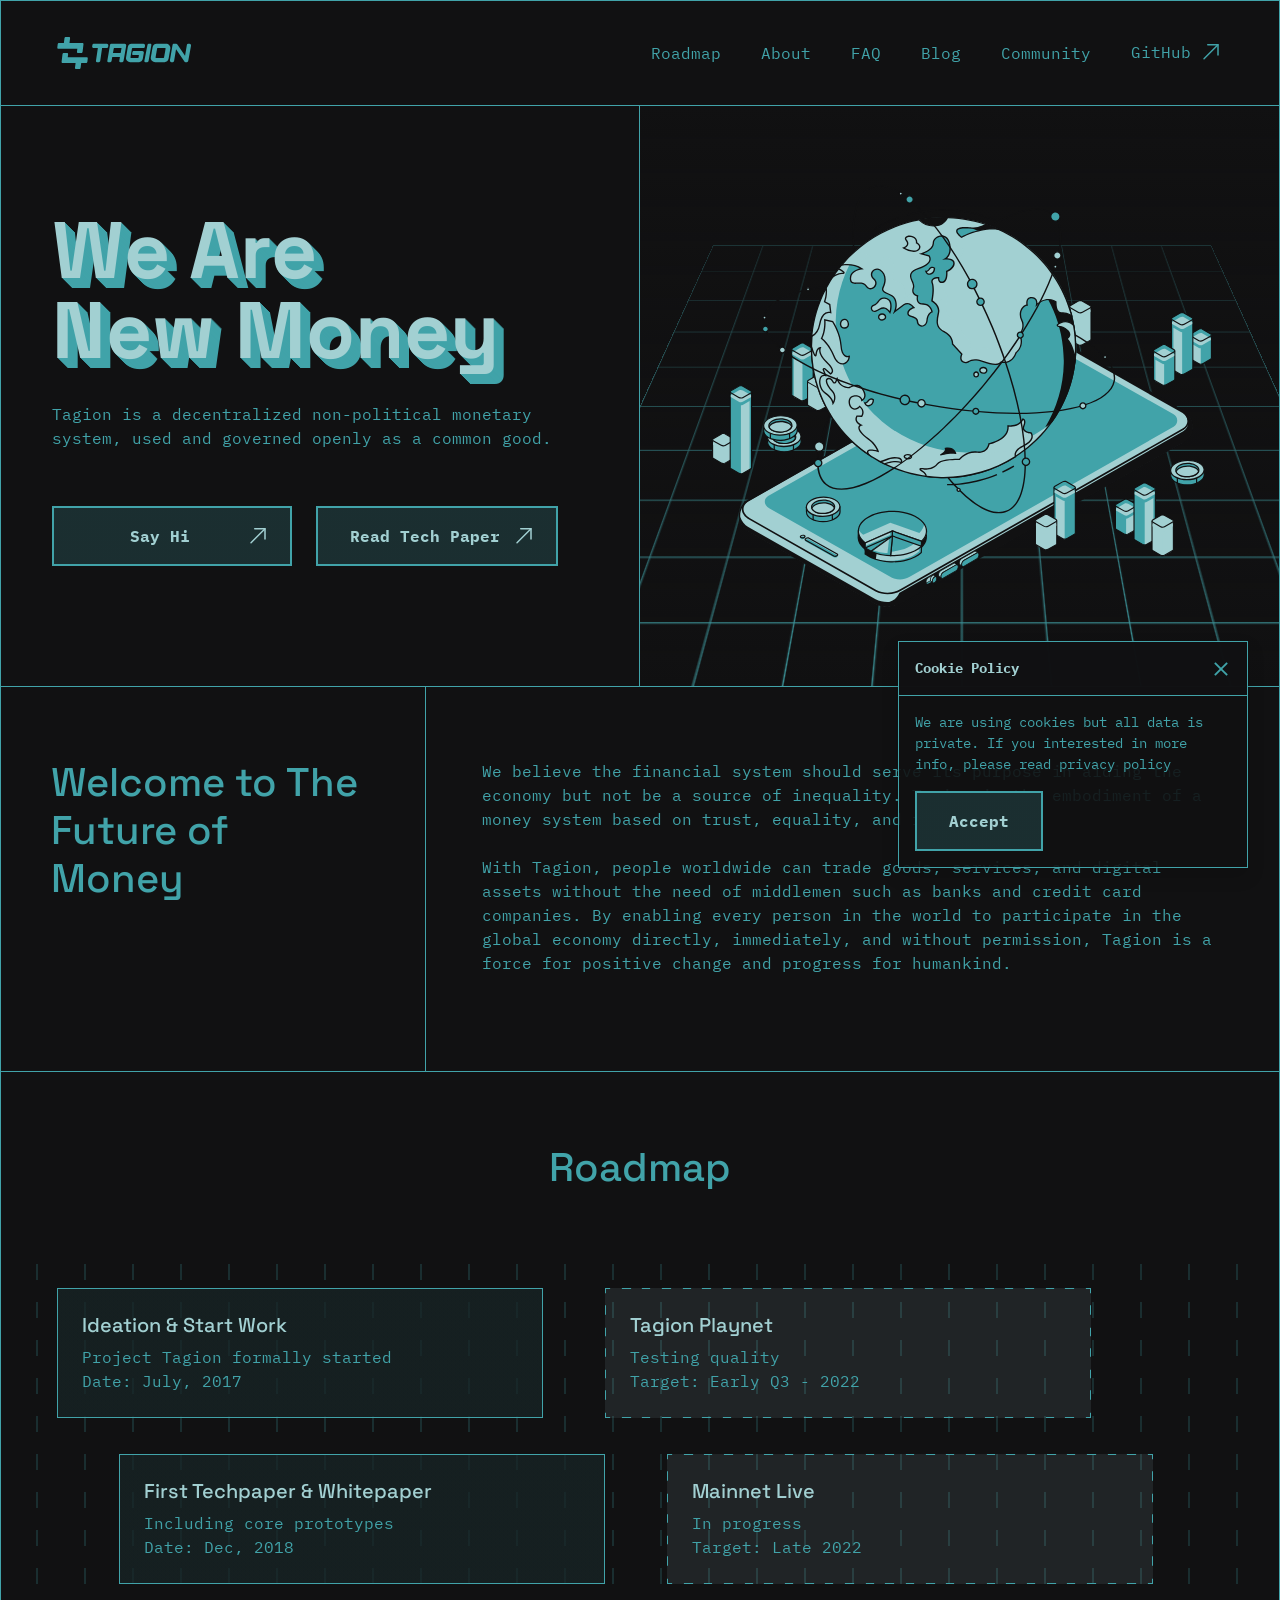
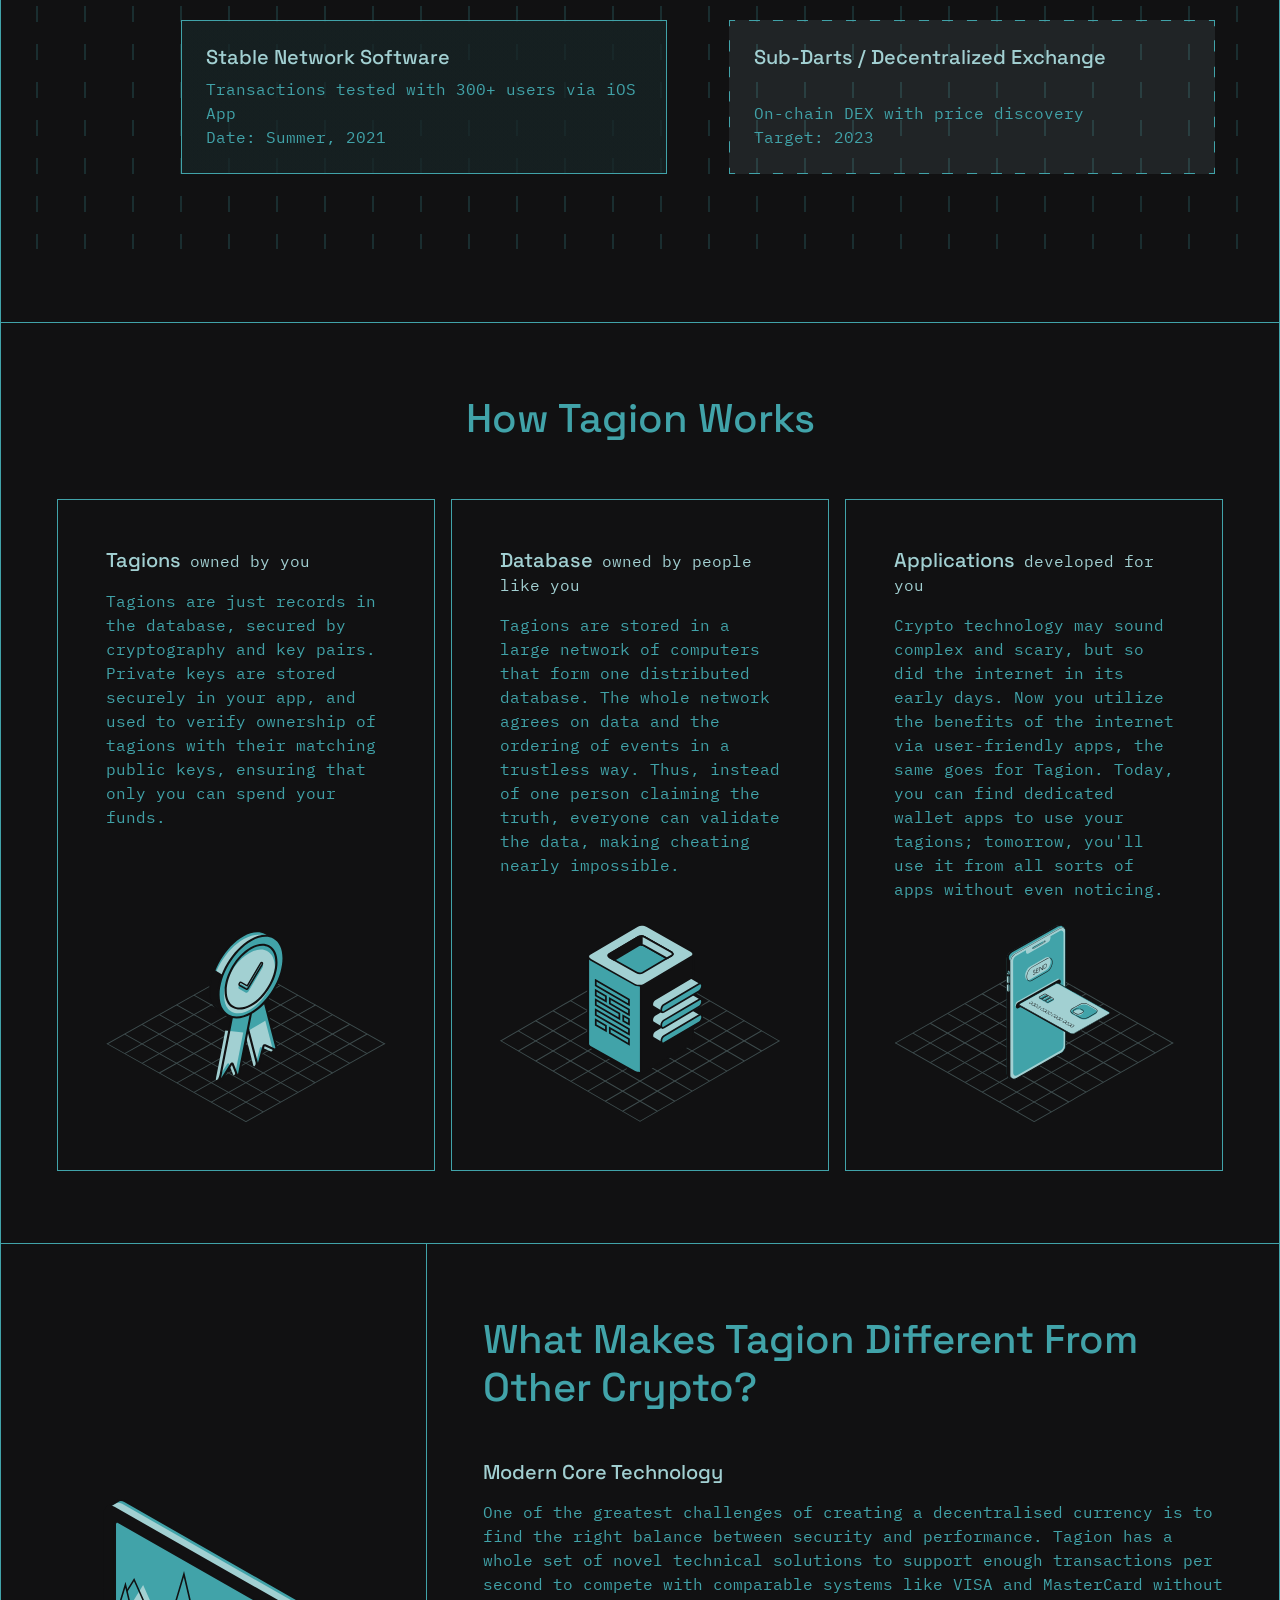
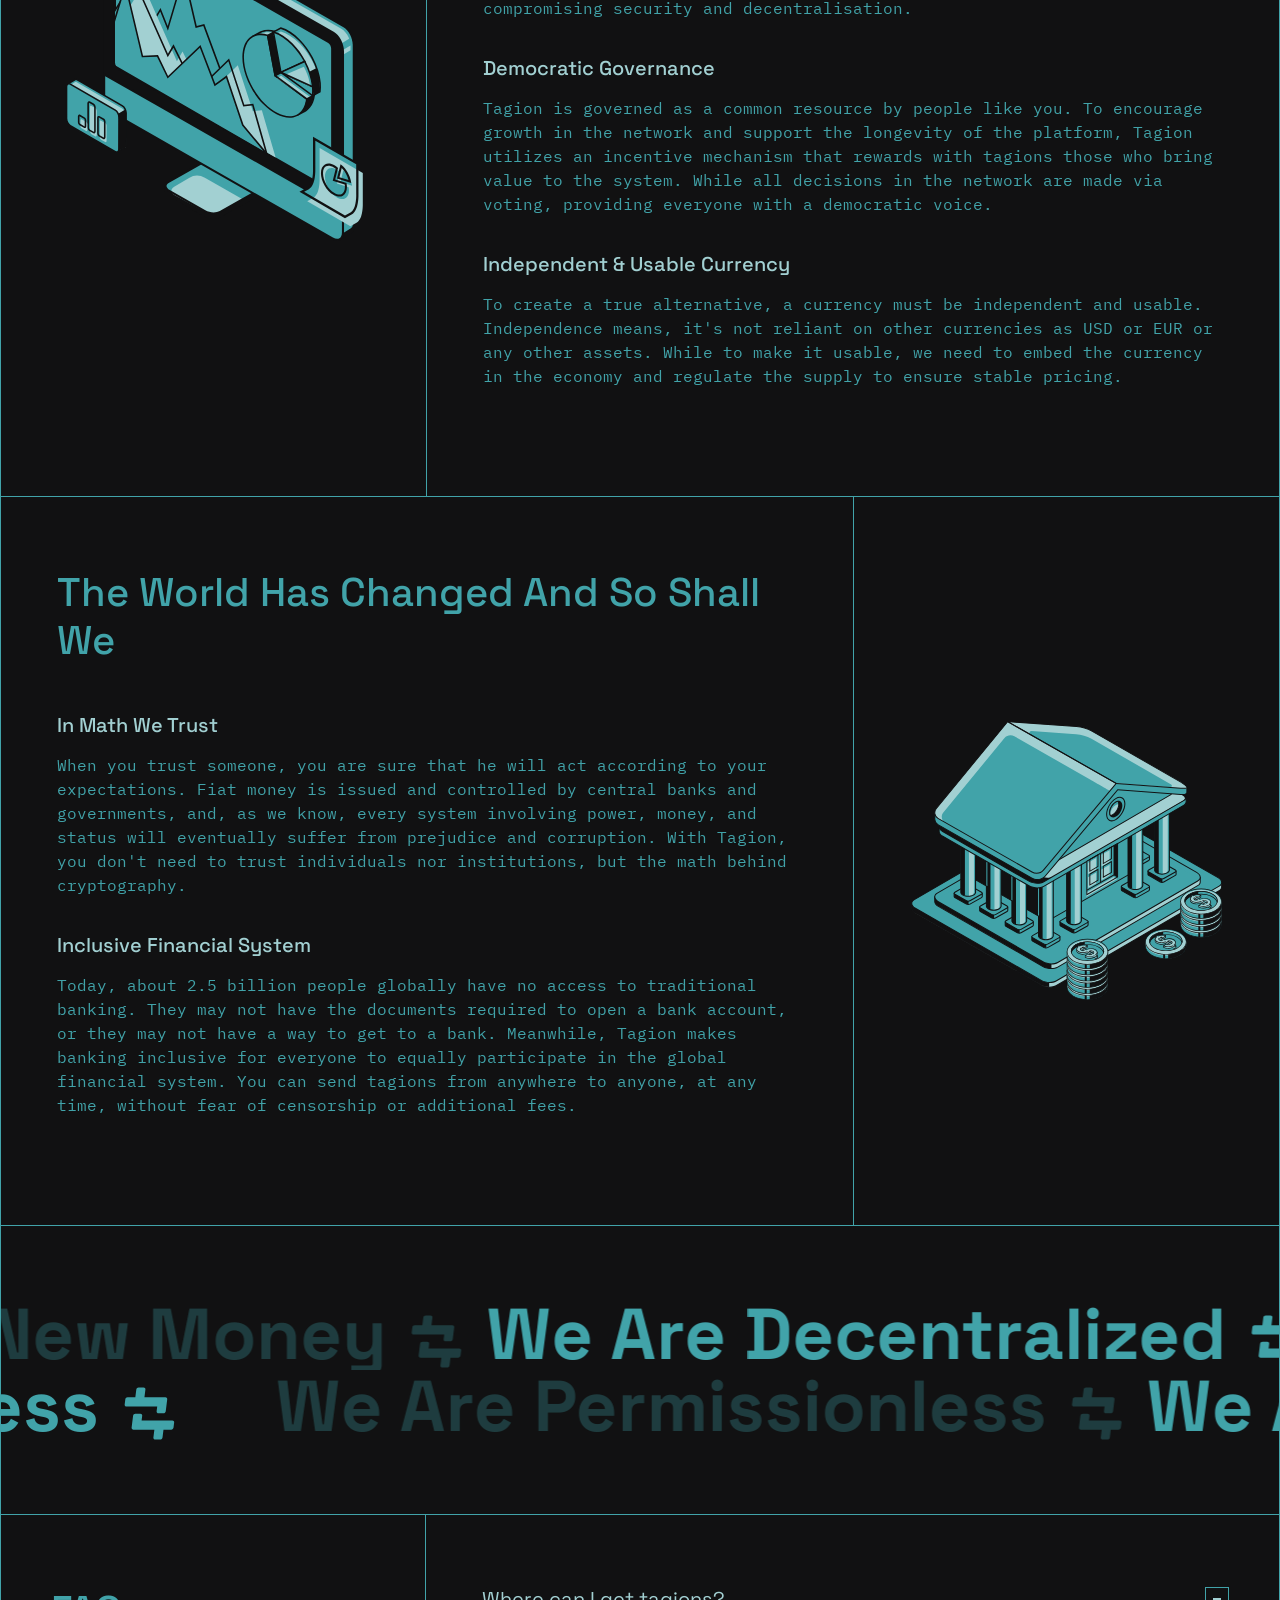
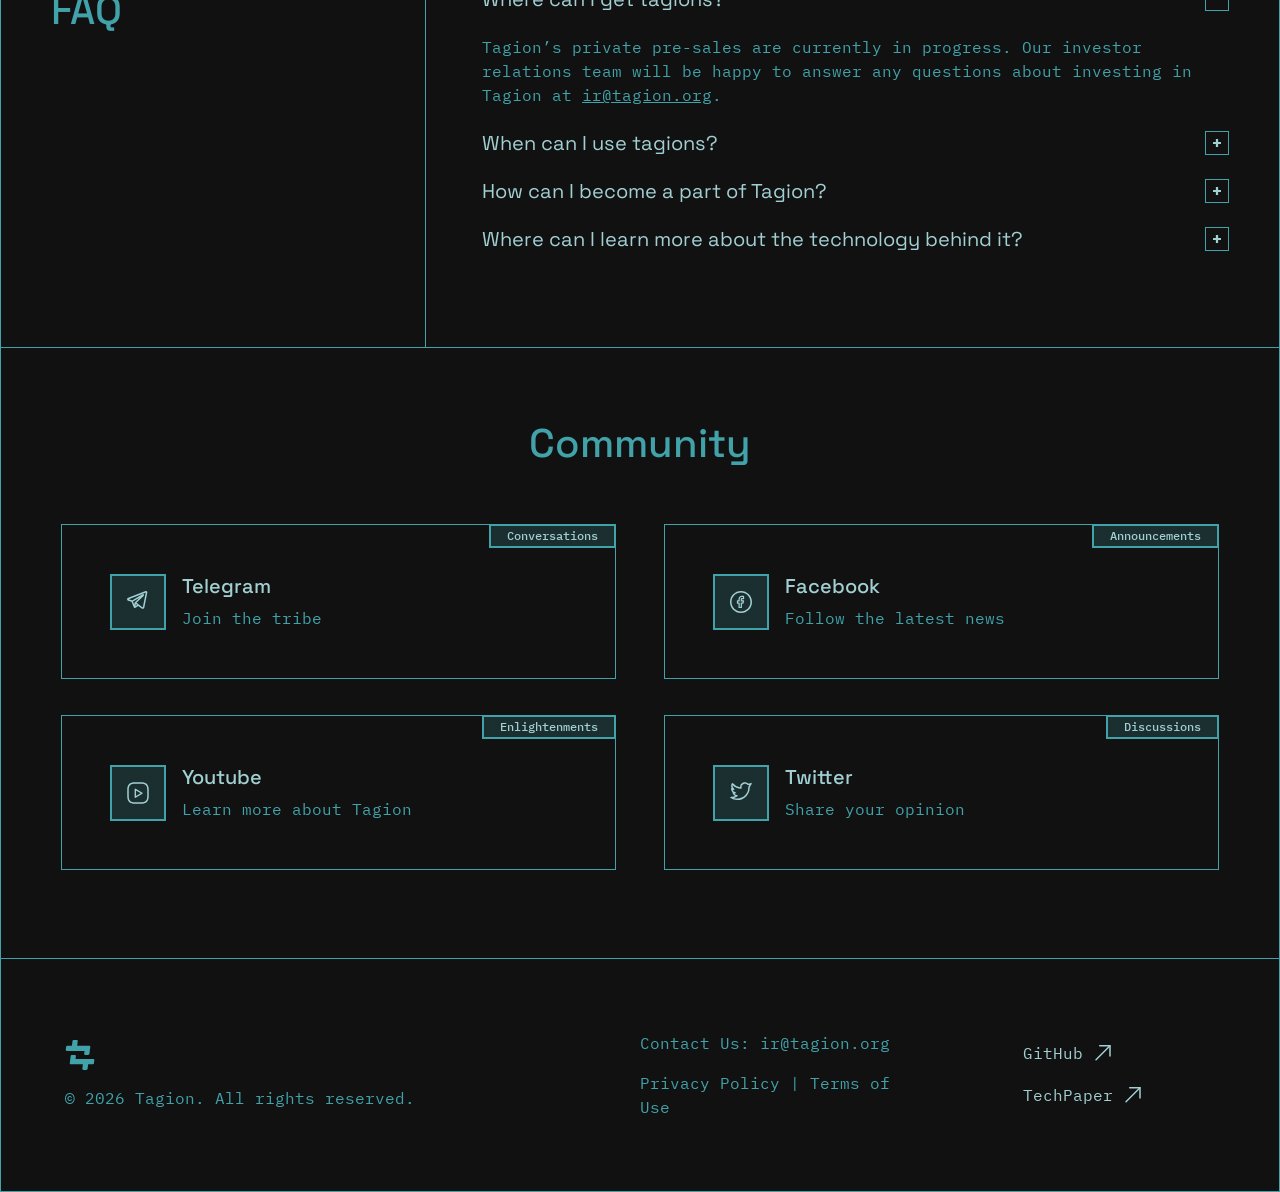
==== commit 5a37e4c4: "Update from https://github.com/tagion/tagion.github.io/commit/31aa8136e43de8858b31b72a9a5ead07984b61" ====
--- a/index.html
+++ b/index.html
@@ -1,4 +1,4 @@
-<!DOCTYPE html><html lang="en"><head><meta charSet="utf-8"/><meta name="viewport" content="width=device-width"/><title>Tagion: the independent money system</title><meta name="description" content="Welcome to the future of money with Tagion - the monetary system, allowing you to participate in the global economy directly, immediately, and without special permission. This money system is decentralized, fast, non-political, and stable. Join Tagion to trade goods, services, and digital assets without the limitation of banks and credit card companies."/><meta property="og:title" content="Tagion: the independent money system"/><meta property="og:description" content="Welcome to the future of money with Tagion - the monetary system, allowing you to participate in the global economy directly, immediately, and without special permission. This money system is decentralized, fast, non-political, and stable. Join Tagion to trade goods, services, and digital assets without the limitation of banks and credit card companies."/><meta property="viewport" content="width=device-width, initial-scale=1"/><meta property="robots" content="index, follow"/><meta property="charSet" content="UTF-8"/><meta name="robots" content="index,follow"/><meta property="og:url" content="https://tagion.org"/><meta property="og:type" content="website"/><meta property="og:locale" content="en"/><meta property="og:site_name" content="Tagion"/><link rel="canonical" href="https://tagion.org"/><meta property="keywords" content="tagion, tagions, money, monetary system, decentralized, independent, community, economy, global, worldwide, non-political, common goods, fast, future, openly governed"/><meta property="author" content="Tagion"/><link rel="shortcut icon" href="/favicon.svg"/><link rel="apple-touch-icon" href="/apple-touch-icon.png"/><link rel="apple-touch-icon" sizes="57x57" href="/apple-touch-icon-57x57.png"/><link rel="apple-touch-icon" sizes="72x72" href="/apple-touch-icon-72x72.png"/><link rel="apple-touch-icon" sizes="76x76" href="/apple-touch-icon-76x76.png"/><link rel="apple-touch-icon" sizes="114x114" href="/apple-touch-icon-114x114.png"/><link rel="apple-touch-icon" sizes="120x120" href="/apple-touch-icon-120x120.png"/><link rel="apple-touch-icon" sizes="144x144" href="/apple-touch-icon-144x144.png"/><link rel="apple-touch-icon" sizes="152x152" href="/apple-touch-icon-152x152.png"/><link rel="apple-touch-icon" sizes="180x180" href="/apple-touch-icon-180x180.png"/><meta name="next-head-count" content="27"/><script src="https://cdn.usefathom.com/script.js" data-site="PXTICOGF" defer=""></script><link rel="preload" href="/_next/static/css/884ea8589fc11864.css" as="style"/><link rel="stylesheet" href="/_next/static/css/884ea8589fc11864.css" data-n-g=""/><noscript data-n-css=""></noscript><script defer="" nomodule="" src="/_next/static/chunks/polyfills-c67a75d1b6f99dc8.js"></script><script src="/_next/static/chunks/webpack-6fe35892e5861d93.js" defer=""></script><script src="/_next/static/chunks/framework-5f4595e5518b5600.js" defer=""></script><script src="/_next/static/chunks/main-7e23f0b98971ad47.js" defer=""></script><script src="/_next/static/chunks/pages/_app-bc1cc39c88b84797.js" defer=""></script><script src="/_next/static/chunks/pages/index-327e7008f9632e23.js" defer=""></script><script src="/_next/static/Hm5CbmhFKITGU4OjCjQo2/_buildManifest.js" defer=""></script><script src="/_next/static/Hm5CbmhFKITGU4OjCjQo2/_ssgManifest.js" defer=""></script><style data-styled="" data-styled-version="5.3.5">.cGCnsG{-webkit-text-decoration:none;text-decoration:none;cursor:pointer;color:#41a3a9;-webkit-transition:color 0.25s ease;transition:color 0.25s ease;}/*!sc*/
+<!DOCTYPE html><html lang="en"><head><meta charSet="utf-8"/><meta name="viewport" content="width=device-width"/><title>Tagion: the independent money system</title><meta name="description" content="Welcome to the future of money with Tagion - the monetary system, allowing you to participate in the global economy directly, immediately, and without special permission. This money system is decentralized, fast, non-political, and stable. Join Tagion to trade goods, services, and digital assets without the limitation of banks and credit card companies."/><meta property="og:title" content="Tagion: the independent money system"/><meta property="og:description" content="Welcome to the future of money with Tagion - the monetary system, allowing you to participate in the global economy directly, immediately, and without special permission. This money system is decentralized, fast, non-political, and stable. Join Tagion to trade goods, services, and digital assets without the limitation of banks and credit card companies."/><meta property="viewport" content="width=device-width, initial-scale=1"/><meta property="robots" content="index, follow"/><meta property="charSet" content="UTF-8"/><meta name="robots" content="index,follow"/><meta property="og:url" content="https://tagion.org"/><meta property="og:type" content="website"/><meta property="og:locale" content="en"/><meta property="og:site_name" content="Tagion"/><link rel="canonical" href="https://tagion.org"/><meta property="keywords" content="tagion, tagions, money, monetary system, decentralized, independent, community, economy, global, worldwide, non-political, common goods, fast, future, openly governed"/><meta property="author" content="Tagion"/><link rel="shortcut icon" href="/favicon.svg"/><link rel="apple-touch-icon" href="/apple-touch-icon.png"/><link rel="apple-touch-icon" sizes="57x57" href="/apple-touch-icon-57x57.png"/><link rel="apple-touch-icon" sizes="72x72" href="/apple-touch-icon-72x72.png"/><link rel="apple-touch-icon" sizes="76x76" href="/apple-touch-icon-76x76.png"/><link rel="apple-touch-icon" sizes="114x114" href="/apple-touch-icon-114x114.png"/><link rel="apple-touch-icon" sizes="120x120" href="/apple-touch-icon-120x120.png"/><link rel="apple-touch-icon" sizes="144x144" href="/apple-touch-icon-144x144.png"/><link rel="apple-touch-icon" sizes="152x152" href="/apple-touch-icon-152x152.png"/><link rel="apple-touch-icon" sizes="180x180" href="/apple-touch-icon-180x180.png"/><meta name="next-head-count" content="27"/><script src="https://cdn.usefathom.com/script.js" data-site="PXTICOGF" defer=""></script><link rel="preload" href="/_next/static/css/a4ab12f66fdf6ff4.css" as="style"/><link rel="stylesheet" href="/_next/static/css/a4ab12f66fdf6ff4.css" data-n-g=""/><noscript data-n-css=""></noscript><script defer="" nomodule="" src="/_next/static/chunks/polyfills-c67a75d1b6f99dc8.js"></script><script src="/_next/static/chunks/webpack-4a210e5483d2e37e.js" defer=""></script><script src="/_next/static/chunks/framework-5f4595e5518b5600.js" defer=""></script><script src="/_next/static/chunks/main-7e23f0b98971ad47.js" defer=""></script><script src="/_next/static/chunks/pages/_app-315bfc753df0454e.js" defer=""></script><script src="/_next/static/chunks/pages/index-fbb206173c53dd60.js" defer=""></script><script src="/_next/static/GPRzoOcyrycLx0HdHa-ZN/_buildManifest.js" defer=""></script><script src="/_next/static/GPRzoOcyrycLx0HdHa-ZN/_ssgManifest.js" defer=""></script><style data-styled="" data-styled-version="5.3.5">.cGCnsG{-webkit-text-decoration:none;text-decoration:none;cursor:pointer;color:#41a3a9;-webkit-transition:color 0.25s ease;transition:color 0.25s ease;}/*!sc*/
 .cGCnsG svg{-webkit-transition:color 0.2s ease;transition:color 0.2s ease;}/*!sc*/
 .cGCnsG:hover{color:#A2D0D2;}/*!sc*/
 .cGCnsG:hover svg{color:#DCFDFF;}/*!sc*/
@@ -144,4 +144,4 @@
 data-styled.g53[id="Card-sc-1ylyy4h-2"]{content:"jvmFpa,"}/*!sc*/
 body{margin:0;padding:0;box-sizing:border-box;}/*!sc*/
 data-styled.g54[id="sc-global-iFljIF1"]{content:"sc-global-iFljIF1,"}/*!sc*/
-</style></head><body><div id="__next" data-reactroot=""><div id="layout"><div class="PageWrapper-sc-zlhn9g-0 fqJMqA d-flex flex-column container p-0 "><div class="Container-sc-yyy4wy-0 gSgOZS position-fixed d-flex justify-content-between align-items-center container p-3 px-lg-5 py-lg-4 border border-primary container"><a class="Link-sc-raa0i4-0 cGCnsG" target="" href="https://tagion.org"><div class="Container-sc-znw1nx-0 bSRkJE"><svg viewBox="0 0 168 40" fill="none" xmlns="http://www.w3.org/2000/svg"><path d="m8.963 1.579-.739 6H2.256C1.39 7.579.6 8.286.492 9.158l-.48 3.895c-.107.872.509 1.579 1.376 1.579H25.05l-.454 3.684c-.107.872.51 1.579 1.376 1.579h3.874c.868 0 1.658-.707 1.765-1.58l1.128-9.157c.107-.872-.51-1.579-1.377-1.579H15.24l.739-6C16.085.707 15.468 0 14.602 0h-3.874C9.86 0 9.07.707 8.963 1.579zm20.173 36.842.739-6h5.967c.868 0 1.658-.707 1.765-1.579l.48-3.895c.107-.872-.509-1.579-1.376-1.579H13.049l.454-3.684c.107-.872-.51-1.579-1.377-1.579H8.253c-.868 0-1.658.707-1.765 1.58L5.36 30.841c-.107.872.51 1.579 1.376 1.579H22.86l-.739 6c-.107.872.509 1.579 1.376 1.579h3.874c.867 0 1.658-.707 1.765-1.579zm20.432-6.992c-.765 0-1.381-.713-1.27-1.469l2.392-16.186h-5.195c-1.168 0-2.1-1.107-1.895-2.254l.277-1.563a1.663 1.663 0 0 1 1.658-1.385h16.354c1.168 0 2.1 1.107 1.895 2.254l-.278 1.563a1.662 1.662 0 0 1-1.657 1.385h-5.861l-2.333 16.212a1.664 1.664 0 0 1-1.667 1.443h-2.42z" fill="#41A3A9"></path><path fill-rule="evenodd" clip-rule="evenodd" d="M63.77 31.429c-.774 0-1.393-.73-1.265-1.492l3.351-19.964a1.663 1.663 0 0 1 1.66-1.401h16.737c1.165 0 2.095 1.103 1.896 2.248l-3.354 19.218a1.663 1.663 0 0 1-1.659 1.39h-2.423c-.777 0-1.398-.735-1.264-1.499l.843-4.812-9.599.017-.863 4.906a1.663 1.663 0 0 1-1.657 1.389H63.77zm15.431-11.465 1.085-6.156h-9.11a.61.61 0 0 0-.379.154.71.71 0 0 0-.226.41l-.972 5.526 9.602.066z" fill="#41A3A9"></path><path d="M85.93 25.56c-.213 1.547.208 2.912 1.264 4.095 1.067 1.182 2.388 1.774 3.963 1.774h11.085c2.34 0 3.866-1.263 4.578-3.787.124-.682.238-1.348.342-1.996.387-2.289.725-4.297 1.013-6.024.19-1.141-.738-2.232-1.896-2.232H95.597c-.843 0-1.535.593-1.664 1.425l-.358 2.319c-.117.757.5 1.476 1.268 1.476h7.194l-.512 3.02c0 .17-.064.306-.192.409a.548.548 0 0 1-.361.153h-8.74a.7.7 0 0 1-.539-.239.705.705 0 0 1-.189-.563l1.828-11.019a.754.754 0 0 1 .26-.41.61.61 0 0 1 .378-.153h13.746c.834 0 1.52-.579 1.659-1.398l.272-1.598c.194-1.143-.735-2.24-1.898-2.24H92.683c-2.329 0-3.85 1.262-4.562 3.786l-2.19 13.203zm24.129 5.869c-.787 0-1.41-.753-1.26-1.523l3.91-19.98a1.664 1.664 0 0 1 1.654-1.354h2.042c.731 0 1.315.69 1.19 1.41l-3.47 20.054a1.663 1.663 0 0 1-1.659 1.393h-2.407z" fill="#41A3A9"></path><path fill-rule="evenodd" clip-rule="evenodd" d="M119.2 12.358c.825-2.524 2.469-3.786 4.933-3.786h11.692c1.665 0 3.053.59 4.165 1.774 1.124 1.182 1.573 2.547 1.348 4.093l.001.017-.054.205a4.569 4.569 0 0 1-.05.273 8.616 8.616 0 0 1-.07.478l-.124.682c-.049.273-.107.597-.172.972-.066.376-.145.808-.236 1.297a176.48 176.48 0 0 1-.651 3.718c-.131.762-.278 1.61-.442 2.542-.153.92-.329 1.927-.528 3.019-.723 2.524-2.362 3.787-4.915 3.787h-11.608c-1.71 0-3.121-.592-4.233-1.774-1.112-1.183-1.567-2.548-1.364-4.094l-.005-.068c.009-.034.017-.08.025-.137.018-.068.034-.165.048-.29.026-.125.055-.278.088-.46.044-.194.085-.427.123-.7a138.302 138.302 0 0 0 .392-2.269c.092-.488.191-1.04.297-1.654.117-.614.241-1.302.371-2.064s.278-1.603.442-2.524c.164-.933.34-1.945.527-3.037zm13.559 13.834c.349 0 .573-.188.672-.563l-.003-.051a.532.532 0 0 0 .025-.12l.035-.238c.028-.103.053-.228.077-.375a51.132 51.132 0 0 1 .246-1.399c.059-.307.12-.666.183-1.075.074-.41.157-.87.247-1.381.09-.524.192-1.104.308-1.74.116-.637.239-1.337.369-2.099.141-.773.294-1.62.458-2.541a.731.731 0 0 0-.172-.563c-.134-.16-.33-.239-.589-.239h-9.145c-.36 0-.583.188-.671.563l.001.017-.015.034a.358.358 0 0 1-.026.12 8.193 8.193 0 0 1-.11.63l-.098.58c-.041.228-.091.495-.15.803a41.37 41.37 0 0 1-.182 1.074c-.064.41-.146.876-.246 1.399a412.63 412.63 0 0 1-.31 1.723c-.104.636-.227 1.341-.367 2.115-.131.762-.278 1.603-.443 2.524a.683.683 0 0 0 .206.563.75.75 0 0 0 .555.239h9.145z" fill="#41A3A9"></path><path d="M142.672 31.429c-1.163 0-2.092-1.098-1.898-2.241l3.269-19.218c.14-.82.827-1.398 1.66-1.398h2.843c.621 0 1.22.324 1.584.857l9.551 14.017 2.266-13.473a1.662 1.662 0 0 1 1.66-1.401h1.653c1.171 0 2.102 1.112 1.894 2.26l-3.496 19.218a1.663 1.663 0 0 1-1.656 1.379h-1.778c-.81 0-1.54-.589-1.732-1.395L148.437 15.36l-2.429 14.662a1.662 1.662 0 0 1-1.66 1.406h-1.676z" fill="#41A3A9"></path></svg></div></a><nav class="Nav-sc-cku3t0-1 fVwLcM align-items-center "><a class="Link-sc-raa0i4-0 cGCnsG Link-sc-cku3t0-0 kLFVZL" target="" href="/#roadmap">Roadmap</a><a class="Link-sc-raa0i4-0 cGCnsG Link-sc-cku3t0-0 kLFVZL" target="" href="/#about">About</a><a class="Link-sc-raa0i4-0 cGCnsG Link-sc-cku3t0-0 kLFVZL" target="" href="/#faq">FAQ</a><a class="Link-sc-raa0i4-0 cGCnsG Link-sc-cku3t0-0 kLFVZL" target="" href="/blog">Blog</a><a class="Link-sc-raa0i4-0 cGCnsG Link-sc-cku3t0-0 kLFVZL" target="" href="/#community">Community</a><a class="Link-sc-raa0i4-0 gxVfJM" target="_blank" href="https://github.com/tagion">GitHub<svg width="24" height="24" fill="none" xmlns="http://www.w3.org/2000/svg" class="position-relative ms-1" style="top:-2px"><path d="M5 19.5c.19 0 .38-.07.53-.22l14-14c.29-.29.29-.77 0-1.06a.754.754 0 0 0-1.06 0l-14 14c-.29.29-.29.77 0 1.06.15.15.34.22.53.22Z" fill="currentColor"></path><path d="M19 15.77c.41 0 .75-.34.75-.75V4.75c0-.41-.34-.75-.75-.75H8.73c-.41 0-.75.34-.75.75s.34.75.75.75h9.52v9.52c0 .41.34.75.75.75Z" fill="currentColor"></path></svg></a></nav><div class="Burger-sc-1l9e055-0 GJGkf position-relative d-lg-none "><span></span><span></span><span></span></div></div><div class="OffsetMenu-sc-yyy4wy-1 lfXnre p-0 border-primary border-end border-start  container"><nav class="Nav-sc-cku3t0-1 fVwLcM align-items-center "><a class="Link-sc-raa0i4-0 cGCnsG Link-sc-cku3t0-0 kLFVZL" target="" href="/#roadmap">Roadmap</a><a class="Link-sc-raa0i4-0 cGCnsG Link-sc-cku3t0-0 kLFVZL" target="" href="/#about">About</a><a class="Link-sc-raa0i4-0 cGCnsG Link-sc-cku3t0-0 kLFVZL" target="" href="/#faq">FAQ</a><a class="Link-sc-raa0i4-0 cGCnsG Link-sc-cku3t0-0 kLFVZL" target="" href="/blog">Blog</a><a class="Link-sc-raa0i4-0 cGCnsG Link-sc-cku3t0-0 kLFVZL" target="" href="/#community">Community</a><a class="Link-sc-raa0i4-0 gxVfJM" target="_blank" href="https://github.com/tagion">GitHub<svg width="24" height="24" fill="none" xmlns="http://www.w3.org/2000/svg" class="position-relative ms-1" style="top:-2px"><path d="M5 19.5c.19 0 .38-.07.53-.22l14-14c.29-.29.29-.77 0-1.06a.754.754 0 0 0-1.06 0l-14 14c-.29.29-.29.77 0 1.06.15.15.34.22.53.22Z" fill="currentColor"></path><path d="M19 15.77c.41 0 .75-.34.75-.75V4.75c0-.41-.34-.75-.75-.75H8.73c-.41 0-.75.34-.75.75s.34.75.75.75h9.52v9.52c0 .41.34.75.75.75Z" fill="currentColor"></path></svg></a></nav><div class="SpecContainer-sc-cku3t0-2 thkpu border-primary border-top border-bottom px-3"><a class="Link-sc-raa0i4-0 gxVfJM" target="_blank" href="/resources/tech-paper.pdf">TechPaper<svg width="24" height="24" fill="none" xmlns="http://www.w3.org/2000/svg" class="position-relative ms-1" style="top:-2px"><path d="M5 19.5c.19 0 .38-.07.53-.22l14-14c.29-.29.29-.77 0-1.06a.754.754 0 0 0-1.06 0l-14 14c-.29.29-.29.77 0 1.06.15.15.34.22.53.22Z" fill="currentColor"></path><path d="M19 15.77c.41 0 .75-.34.75-.75V4.75c0-.41-.34-.75-.75-.75H8.73c-.41 0-.75.34-.75.75s.34.75.75.75h9.52v9.52c0 .41.34.75.75.75Z" fill="currentColor"></path></svg></a></div></div><main id="main" class="Main-sc-zlhn9g-1 fOJElZ"><div class="overflow-hidden container"><div class="border-primary border-bottom row"><div class="px-3 py-425 px-md-5 py-md-7 border-primary border-end border-start col-lg-6"><h1 style="color:#111112;position:absolute;z-index:-1;opacity:0;visibility:hidden">We are <!-- -->New Money</h1> <span class="Title-sc-1ng8n6y-0 iZvkHH">We Are <br/><div class="Typewriter" data-testid="typewriter-wrapper"></div></span><p class="mb-3 mb-md-5">Tagion is a decentralized non-political monetary system, used and governed openly as a common good.</p><a class="Link-sc-raa0i4-0 cGCnsG Link-sc-1ng8n6y-1 liGLKj" target="_blank" href="https://t.me/tagionChat"><button type="button" theme="primary" style="min-width:240px" class="Button-sc-1h0b0el-0 jDhhKa me-3 me-3 btn btn-primary">Say Hi<svg width="24" height="24" fill="none" xmlns="http://www.w3.org/2000/svg" class="Icon-sc-1h0b0el-1 csIWgB"><path d="M5 19.5c.19 0 .38-.07.53-.22l14-14c.29-.29.29-.77 0-1.06a.754.754 0 0 0-1.06 0l-14 14c-.29.29-.29.77 0 1.06.15.15.34.22.53.22Z" fill="currentColor"></path><path d="M19 15.77c.41 0 .75-.34.75-.75V4.75c0-.41-.34-.75-.75-.75H8.73c-.41 0-.75.34-.75.75s.34.75.75.75h9.52v9.52c0 .41.34.75.75.75Z" fill="currentColor"></path></svg></button></a><a class="Link-sc-raa0i4-0 cGCnsG Link-sc-1ng8n6y-1 liGLKj" target="_blank" href="/resources/tech-paper.pdf"><button type="button" theme="primary" style="min-width:240px" class="Button-sc-1h0b0el-0 jDhhKa btn btn-primary">Read Tech Paper<svg width="24" height="24" fill="none" xmlns="http://www.w3.org/2000/svg" class="Icon-sc-1h0b0el-1 csIWgB"><path d="M5 19.5c.19 0 .38-.07.53-.22l14-14c.29-.29.29-.77 0-1.06a.754.754 0 0 0-1.06 0l-14 14c-.29.29-.29.77 0 1.06.15.15.34.22.53.22Z" fill="currentColor"></path><path d="M19 15.77c.41 0 .75-.34.75-.75V4.75c0-.41-.34-.75-.75-.75H8.73c-.41 0-.75.34-.75.75s.34.75.75.75h9.52v9.52c0 .41.34.75.75.75Z" fill="currentColor"></path></svg></button></a></div><div class="Scene-sc-1ng8n6y-2 iNLhew position-relative align-items-center border-primary border-end overflow-hidden px-6 py-5 col"><div class="Background-sc-1ng8n6y-3 fLQsqa border-primary border-end border-bottom border-top"></div><div class="Container-sc-3qzi82-0 jSjHsd"><img src="/images/phone-planet.svg" alt="World is glitching!"/><div class="GlitchItem-sc-3qzi82-1 fplpcB"></div><div class="GlitchItem-sc-3qzi82-1 fplpcB"></div><div class="GlitchItem-sc-3qzi82-1 fplpcB"></div><div class="GlitchItem-sc-3qzi82-1 fplpcB"></div><div class="GlitchItem-sc-3qzi82-1 fplpcB"></div></div></div></div></div><div id="about" class="border-primary border-bottom container"><div style="height:100%" class="row"><div class="Sidebar-sc-145w335-1 fBJLoW border-primary border-end border-bottom border-start border-lg-bottom-0 border-lg-right-0 p-0 col-lg-4"><div id="sticky-sidebar" class="px-3 py-425 px-md-4 px-lg-5 py-lg-6 "><h2 class="Title-sc-145w335-0 ImWBs">Welcome to The Future of Money</h2></div></div><div class="Content-sc-145w335-2 gClPga border-primary border-start border-end px-3 py-425 px-md-4 px-lg-5 py-lg-6 col-lg-8"><p>We believe the financial system should serve its purpose in aiding the economy but not be a source of inequality. Tagion is the embodiment of a money system based on trust, equality, and freedom.</p><p>With Tagion, people worldwide can trade goods, services, and digital assets without the need of middlemen such as banks and credit card companies. By enabling every person in the world to participate in the global economy directly, immediately, and without permission, Tagion is a force for positive change and progress for humankind.</p></div></div></div><div id="roadmap" class="border-primary border-bottom border-end border-start p-0 pb-lg-6 overflow-hidden container"><h2 class="Title-sc-1ylyy4h-1 hKRkiI text-left text-lg-center py-425 px-3 m-0 pt-lg-6 pb-lg-5 border-primary border-bottom border-lg-bottom-0">Roadmap</h2><div class="Container-sc-1ylyy4h-0 hfKGSt py-425 px-3 px-lg-5 position-relative"><div class="dash" style="left:0rem;margin-left:-.8rem"></div><div class="dash" style="left:3rem;margin-left:-.8rem"></div><div class="dash" style="left:6rem;margin-left:-.8rem"></div><div class="dash" style="left:9rem;margin-left:-.8rem"></div><div class="dash" style="left:12rem;margin-left:-.8rem"></div><div class="dash" style="left:15rem;margin-left:-.8rem"></div><div class="dash" style="left:18rem;margin-left:-.8rem"></div><div class="dash" style="left:21rem;margin-left:-.8rem"></div><div class="dash" style="left:24rem;margin-left:-.8rem"></div><div class="dash" style="left:27rem;margin-left:-.8rem"></div><div class="dash" style="left:30rem;margin-left:-.8rem"></div><div class="dash" style="left:33rem;margin-left:-.8rem"></div><div class="dash" style="left:36rem;margin-left:-.8rem"></div><div class="dash" style="left:39rem;margin-left:-.8rem"></div><div class="dash" style="left:42rem;margin-left:-.8rem"></div><div class="dash" style="left:45rem;margin-left:-.8rem"></div><div class="dash" style="left:48rem;margin-left:-.8rem"></div><div class="dash" style="left:51rem;margin-left:-.8rem"></div><div class="dash" style="left:54rem;margin-left:-.8rem"></div><div class="dash" style="left:57rem;margin-left:-.8rem"></div><div class="dash" style="left:60rem;margin-left:-.8rem"></div><div class="dash" style="left:63rem;margin-left:-.8rem"></div><div class="dash" style="left:66rem;margin-left:-.8rem"></div><div class="dash" style="left:69rem;margin-left:-.8rem"></div><div class="dash" style="left:72rem;margin-left:-.8rem"></div><div class="dash" style="left:75rem;margin-left:-.8rem"></div><div class="dash" style="left:78rem;margin-left:-.8rem"></div><div class="dash" style="left:81rem;margin-left:-.8rem"></div><div class="dash" style="left:84rem;margin-left:-.8rem"></div><div class="dash" style="left:87rem;margin-left:-.8rem"></div><div class="dash" style="left:90rem;margin-left:-.8rem"></div><div class="dash" style="left:93rem;margin-left:-.8rem"></div><div class="dash" style="left:96rem;margin-left:-.8rem"></div><div class="dash" style="left:99rem;margin-left:-.8rem"></div><div class="dash" style="left:102rem;margin-left:-.8rem"></div><div class="dash" style="left:105rem;margin-left:-.8rem"></div><div class="dash" style="left:108rem;margin-left:-.8rem"></div><div class="dash" style="left:111rem;margin-left:-.8rem"></div><div class="dash" style="left:114rem;margin-left:-.8rem"></div><div class="dash" style="left:117rem;margin-left:-.8rem"></div><div class="dash" style="left:120rem;margin-left:-.8rem"></div><div class="dash" style="left:123rem;margin-left:-.8rem"></div><div class="dash" style="left:126rem;margin-left:-.8rem"></div><div class="dash" style="left:129rem;margin-left:-.8rem"></div><div class="dash" style="left:132rem;margin-left:-.8rem"></div><div class="dash" style="left:135rem;margin-left:-.8rem"></div><div class="dash" style="left:138rem;margin-left:-.8rem"></div><div class="dash" style="left:141rem;margin-left:-.8rem"></div><div class="dash" style="left:144rem;margin-left:-.8rem"></div><div class="dash" style="left:147rem;margin-left:-.8rem"></div><div class="m-0 row"><div class="mb-4 col-lg-5 order-lg-0 offset-lg-0"><div variant="primary" theme="[object Object]" class="Card-sc-ybq107-0 hxlecB Card-sc-1ylyy4h-2 jvmFpa h-100 position-relative p-3 border-primary card"><h4>Ideation &amp; Start Work</h4><p class="mb-0 mt-auto">Project Tagion formally started</p><p class="mb-0">Date:<!-- --> <time dateTime="1498867200000">July, 2017</time></p></div></div><div class="mb-4 col-lg-5 order-lg-2 offset-lg-1"><div variant="primary" theme="[object Object]" class="Card-sc-ybq107-0 hxlecB Card-sc-1ylyy4h-2 jvmFpa h-100 position-relative p-3 border-primary card"><h4>First Techpaper &amp; Whitepaper</h4><p class="mb-0 mt-auto">Including core prototypes</p><p class="mb-0">Date:<!-- --> <time dateTime="1543622400000">Dec, 2018</time></p></div></div><div class="mb-4 col-lg-5 order-lg-4 offset-lg-2"><div variant="primary" theme="[object Object]" class="Card-sc-ybq107-0 hxlecB Card-sc-1ylyy4h-2 jvmFpa h-100 position-relative p-3 border-primary card"><h4>Stable Network Software</h4><p class="mb-0 mt-auto">Transactions tested with 300+ users via iOS App</p><p class="mb-0">Date:<!-- --> <time dateTime="1609459200000">Summer, 2021</time></p></div></div><div class="mb-4 col-lg-5 order-lg-1 offset-lg-1"><div variant="dashed" theme="[object Object]" class="Card-sc-ybq107-0 OqSnT Card-sc-1ylyy4h-2 jvmFpa h-100 position-relative p-3 border-primary card"><h4>Tagion Playnet</h4><p class="mb-0 mt-auto">Testing quality</p><p class="mb-0">Target:<!-- --> <time dateTime="NaN">Early Q3 - 2022</time></p></div></div><div class="mb-4 col-lg-5 order-lg-3 offset-lg-1"><div variant="dashed" theme="[object Object]" class="Card-sc-ybq107-0 OqSnT Card-sc-1ylyy4h-2 jvmFpa h-100 position-relative p-3 border-primary card"><h4>Mainnet Live</h4><p class="mb-0 mt-auto">In progress</p><p class="mb-0">Target:<!-- --> <time dateTime="1640995200000">Late 2022</time></p></div></div><div class="mb-4 col-lg-5 order-lg-5 offset-lg-1"><div variant="dashed" theme="[object Object]" class="Card-sc-ybq107-0 OqSnT Card-sc-1ylyy4h-2 jvmFpa h-100 position-relative p-3 border-primary card"><h4> Sub-Darts / Decentralized Exchange</h4><p class="mb-0 mt-auto">On-chain DEX with price discovery</p><p class="mb-0">Target:<!-- --> <time dateTime="1672531200000">2023</time></p></div></div></div></div></div><div id="how-it-works" class="border-primary border-bottom border-end border-start p-0 container"><h2 class="Title-sc-1ovaf8g-0 mslgJ text-left text-lg-center py-425 px-3 m-0 pt-lg-6 pb-lg-5 border-primary border-bottom border-lg-bottom-0 ">How Tagion Works</h2><div class="swiper px-3 px-lg-5 pt-425 pb-6 pt-lg-0"><div class="swiper-pagination"></div><div class="swiper-wrapper"><div class="swiper-slide h-auto"><div class="FeatureCard-sc-1aap8i-0 hihLPv h-100 border border-primary p-45 overflow-hidden card"><div class="TextContainer-sc-1aap8i-1 gxMDGh mb-2"><h4 class="mb-0">Tagions</h4><mark>owned by you</mark></div><p class="Content-sc-1aap8i-2 eOnEGy">Tagions are just records in the database, secured by cryptography and key pairs. Private keys are stored securely in your app, and used to verify ownership of tagions with their matching public keys, ensuring that only you can spend your funds.</p><svg viewBox="0 0 284 200" fill="none" xmlns="http://www.w3.org/2000/svg" class="mx-auto" style="max-height:200px"><g opacity="0.3" fill="#A2D0D2"><path d="M141.961 200 .443 120.492l1.134-.407L142.22 199.06l-.26.94ZM19.142 110.235l-.479.806 140.635 78.971.478-.807-140.634-78.97ZM36.714 100.372l-.479.807 140.635 78.97.478-.806-140.634-78.971ZM54.277 90.506l-.478.807 140.634 78.97.479-.806-140.635-78.97ZM71.853 80.636l-.479.807 140.635 78.97.478-.806-140.634-78.97ZM89.424 70.773l-.479.806L229.58 150.55l.478-.807-140.634-78.97ZM106.987 60.905l-.478.807 140.634 78.97.479-.806-140.635-78.97ZM124.559 51.045l-.478.806 140.634 78.971.479-.807-140.635-78.97ZM282.29 120.944 141.655 41.969l.278-.922 141.51 79.472-1.153.425Z"></path><path d="m141.961 200-.27-.967 140.636-78.975 1.115.461L141.961 200ZM264.717 110.172 124.115 189.19l.479.806 140.602-79.018-.479-.806ZM247.171 100.29l-140.602 79.034.479.806 140.602-79.034-.479-.806ZM229.582 90.44 88.98 169.458l.479.806L230.06 91.246l-.479-.806ZM194.462 70.684 53.86 149.717l.479.806L194.94 71.49l-.479-.806ZM212.31 80.733 71.708 159.767l.48.806L212.788 81.54l-.479-.807ZM176.891 60.832 36.289 139.865l.479.806L177.37 61.638l-.479-.806ZM159.326 50.986 18.724 130.02l.48.806 140.601-79.034-.479-.806ZM1.614 120.917l-1.171-.425 141.49-79.445.325.895L1.614 120.917Z"></path></g><path d="M105.8 66.172c0-20.44 14.766-45.324 32.968-55.533 8.905-5.004 16.98-5.542 22.909-2.424h.023l.231.135c.092.045.161.09.254.157l7.751 4.398c.6.337.623 1.144.047 1.526l-4.615 2.961c.716 2.626 1.131 5.565 1.131 8.84 0 20.442-14.765 45.325-32.968 55.534-2.445 1.369-4.845 2.401-7.129 3.12l-1.73 5.81c-.185.629-.946.92-1.523.606l-7.451-4.218-.485-.27-.484-.269-.024-.067c-5.49-3.567-8.905-10.523-8.905-20.306Z" fill="#41A3A9"></path><path d="M106.883 69.717c0-20.44 14.765-45.324 32.968-55.533 8.905-5.004 16.98-5.542 22.909-2.424h.023l.231.135c.092.045.161.09.254.157l7.751 4.398c.6.337.623 1.144.046 1.526l-4.614 2.961c.716 2.626 1.131 5.565 1.131 8.84 0 20.442-37.813 57.935-40.097 58.653.023-.045-20.602-8.93-20.602-18.713Z" fill="#A2D0D2"></path><path d="M123.679 92.469c.277 0 .531-.045.808-.157a2.09 2.09 0 0 0 1.246-1.346l1.568-5.273a38.498 38.498 0 0 0 6.783-3.03c18.48-10.366 33.522-35.698 33.522-56.453 0-2.917-.323-5.721-.969-8.369l3.968-2.558c.577-.381.923-1.01.9-1.683a1.958 1.958 0 0 0-.992-1.638l-8.675-4.936-.069.022c-6.483-3.186-14.811-2.243-23.555 2.67-18.48 10.367-33.522 35.699-33.522 56.454 0 9.58 3.23 17.008 9.09 20.934l.023.045 1.361.83 7.429 4.219c.346.157.715.269 1.084.269Zm45.519-78.824-5.053 3.231.208.74c.715 2.67 1.084 5.565 1.084 8.572 0 20.082-14.557 44.584-32.437 54.636a37.945 37.945 0 0 1-6.921 3.029l-.554.18-1.892 6.35-8.328-4.825c-5.422-3.478-8.421-10.344-8.421-19.386 0-20.082 14.558-44.584 32.437-54.636 8.26-4.622 16.011-5.475 21.848-2.423l.415.224h.023l7.591 4.308Z" fill="#111112"></path><path d="m118.072 50.465-7.867-4.779-3.322 9.267-1.085 14.248 1.085 8.504 9.159 9.917 3.668 1.459-2.999-5.296-2.446-8.728V63.816l3.807-11.444v-1.907Z" fill="#111112"></path><path d="m153.209 140.799-16.126-62.287 19.61-16.604 16.126 62.288c.254 1.009-.969 2.557-1.776 2.198l-9.782-4.397c-.531-.247-1.362.471-1.592 1.346l-4.407 16.402c-.323 1.324-1.776 2.064-2.053 1.054Z" fill="#41A3A9"></path><path d="m156.001 125.25-4.407 16.402c-.346 1.324-1.799 2.064-2.076 1.055l-8.629-33.32 20.718-12.319 7.521 29.057c.254 1.01-.969 2.558-1.777 2.199l-9.782-4.398c-.507-.246-1.338.449-1.568 1.324Z" fill="#A2D0D2"></path><path d="M153.763 142.325c1.084 0 2.215-1.009 2.561-2.333l4.406-16.402c.069-.247.231-.449.323-.539l9.528 4.286c.669.292 1.431.157 2.1-.382.807-.65 1.476-1.907 1.176-3.029l-16.564-63.97-21.456 18.175 16.288 62.915c.231.763.877 1.279 1.638 1.279Zm7.29-21.45a2.01 2.01 0 0 0-.807.179c-.739.337-1.385 1.122-1.615 1.997l-4.407 16.402a2.576 2.576 0 0 1-.138.337l-15.78-60.941 17.787-15.056 15.711 60.627c.046.202-.231.696-.461.898l-9.575-4.308a2.105 2.105 0 0 0-.715-.135Z" fill="#111112"></path><path d="m115.374 156.573 15.711-80.282 19.656-5.587-15.711 80.282c-.254 1.302-1.708 2.199-2.077 1.279l-4.475-11.398c-.231-.606-1.085-.382-1.592.449l-9.736 15.437c-.785 1.256-2.03 1.122-1.776-.18Z" fill="#41A3A9"></path><path d="m111.405 156.236 9.621-49.116 18.179 1.885-8.144 41.644c-.254 1.302-1.707 2.199-2.076 1.279l-4.476-11.398c-.231-.606-1.084-.381-1.592.449l-9.735 15.437c-.785 1.256-2.031 1.122-1.777-.18Z" fill="#A2D0D2"></path><path d="M115.95 158.682c.785 0 1.569-.493 2.123-1.368l9.666-15.325 4.199 10.68c.277.696.946 1.122 1.684 1.055 1.131-.09 2.192-1.212 2.446-2.513l16.057-81.988-21.986 6.26-15.85 80.933c-.254 1.257.392 1.975 1.015 2.199.231.045.439.067.646.067Zm12.043-19.206c-.761 0-1.523.493-2.03 1.301l-9.252 14.674 15.342-78.352 17.303-4.914-15.388 78.599a1.105 1.105 0 0 1-.23.494l-4.245-10.793c-.231-.583-.739-.965-1.338-1.009h-.162Z" fill="#111112"></path><path d="M123.84 91.633c-12.877-7.231-12.878-30.674-.003-52.363 12.876-21.688 33.752-33.408 46.629-26.178 12.877 7.231 12.878 30.675.003 52.363-12.876 21.688-33.752 33.409-46.629 26.178Z" fill="#41A3A9"></path><path d="M132.4 94.87c4.706 0 9.897-1.526 15.272-4.533 18.48-10.366 33.522-35.698 33.522-56.453 0-10.277-3.622-17.973-10.197-21.675-6.575-3.702-15.25-2.895-24.409 2.244-18.479 10.366-33.521 35.698-33.521 56.453 0 10.276 3.622 17.972 10.197 21.675 2.722 1.525 5.814 2.288 9.136 2.288Zm29.438-82.863c2.953 0 5.675.673 8.051 1.997 5.883 3.298 9.113 10.344 9.113 19.835 0 20.082-14.557 44.584-32.437 54.636-8.444 4.734-16.357 5.542-22.217 2.243-5.883-3.298-9.113-10.343-9.113-19.835 0-20.081 14.558-44.583 32.437-54.635 5.03-2.805 9.852-4.241 14.166-4.241Z" fill="#111112"></path><path d="M127.382 87.914c-10.052-5.645-10.051-23.948.002-40.883 10.053-16.934 26.351-26.086 36.403-20.441 10.052 5.644 10.052 23.948-.001 40.882-10.053 16.935-26.352 26.087-36.404 20.442Z" fill="#A2D0D2"></path><path d="M143.276 68.499c-.503.282-.98.324-1.331.127l-7.105-3.99c-.728-.409-.728-1.762 0-2.99.728-1.226 1.933-1.902 2.661-1.493l5.775 3.242 12.907-21.74c.728-1.227 1.933-1.903 2.661-1.495.728.41.728 1.763 0 2.99L144.606 67.13c-.351.593-.828 1.086-1.33 1.368Z" fill="#41A3A9"></path><path d="m142.818 61.476.458.257.457-.77 12.907-21.741c.474-.798 1.273-1.247 1.747-.98.466.261.466 1.131-.001 1.916L144.149 64.14c-.229.386-.542.71-.873.897-.331.186-.644.213-.873.084l-7.106-3.99c-.466-.262-.466-1.132 0-1.917.474-.798 1.273-1.247 1.747-.98l5.774 3.242Z" stroke="#111112" stroke-width="1.5"></path><path d="M135.629 85.784c3.714 0 7.821-1.189 12.043-3.567 14.488-8.145 26.3-28.002 26.3-44.292 0-8.123-2.861-14.203-8.075-17.12-5.214-2.917-12.066-2.311-19.287 1.75-14.488 8.145-26.3 28.002-26.3 44.292 0 8.122 2.861 14.203 8.075 17.12 2.145 1.212 4.614 1.817 7.244 1.817Zm23.001-64.688c2.261 0 4.337.517 6.16 1.526 4.522 2.536 6.99 7.966 6.99 15.303 0 15.594-11.304 34.644-25.193 42.452-6.529 3.657-12.596 4.285-17.118 1.75-4.522-2.535-6.99-7.965-6.99-15.302 0-15.595 11.304-34.644 25.193-42.453 3.876-2.176 7.613-3.276 10.958-3.276Z" fill="#111112"></path></svg></div></div><div class="swiper-slide h-auto"><div class="FeatureCard-sc-1aap8i-0 hihLPv h-100 border border-primary p-45 overflow-hidden card"><div class="TextContainer-sc-1aap8i-1 gxMDGh mb-2"><h4 class="mb-0">Database</h4><mark>owned by people like you</mark></div><p class="Content-sc-1aap8i-2 eOnEGy">Tagions are stored in a large network of computers that form one distributed database. The whole network agrees on data and the ordering of events in a trustless way. Thus, instead of one person claiming the truth, everyone can validate the data, making cheating nearly impossible.</p><svg viewBox="0 0 283 200" fill="none" xmlns="http://www.w3.org/2000/svg" class="mx-auto" style="max-height:200px"><g opacity="0.3" fill="#A2D0D2"><path d="M141.519 200 0 118.121l1.134-.419 140.645 81.33-.26.968ZM18.7 107.559l-.48.83 140.635 81.325.479-.831L18.7 107.559ZM36.271 97.403l-.478.83 140.634 81.325.479-.831L36.271 97.403ZM53.835 87.242l-.479.83 140.635 81.325.479-.83L53.835 87.242ZM71.41 77.078l-.478.83 140.634 81.325.479-.831L71.41 77.078ZM88.981 66.92l-.478.83 140.634 81.325.479-.83L88.981 66.92ZM106.545 56.758l-.479.83 140.635 81.325.478-.83-140.634-81.325ZM124.117 46.604l-.479.83 140.635 81.325.478-.83-140.634-81.325ZM281.847 118.587l-140.635-81.33.279-.95L283 118.15l-1.153.438Z"></path><path d="m141.519 200-.27-.996 140.636-81.33 1.115.475L141.519 200ZM264.275 107.494l-140.602 81.373.479.831 140.602-81.374-.479-.83ZM246.728 97.317l-140.602 81.39.479.83 140.602-81.39-.479-.83ZM229.139 87.174 88.537 168.547l.48.83 140.601-81.373-.479-.83ZM194.019 66.828l-140.602 81.39.48.83 140.601-81.39-.479-.83ZM211.868 77.178 71.266 158.567l.479.831 140.602-81.39-.479-.83ZM176.448 56.683 35.846 138.072l.48.831 140.601-81.39-.479-.83ZM158.884 46.543l-140.602 81.39.479.83 140.602-81.39-.479-.83ZM1.171 118.559 0 118.121l141.491-81.813.325.921L1.171 118.56Z"></path></g><path d="M89.217 120.801V33.197l106.035-2.09v86.736c.375 1.174-.118 2.348-1.548 3.193l-48.105 28.505c-2.485 1.479-6.869 1.338-9.776-.306L91.609 124.3c-1.735-1.01-2.532-2.301-2.392-3.499Z" fill="#111112"></path><path d="M141.238 151.419c-2.016 0-4.149-.493-5.837-1.456l-44.214-24.935c-1.9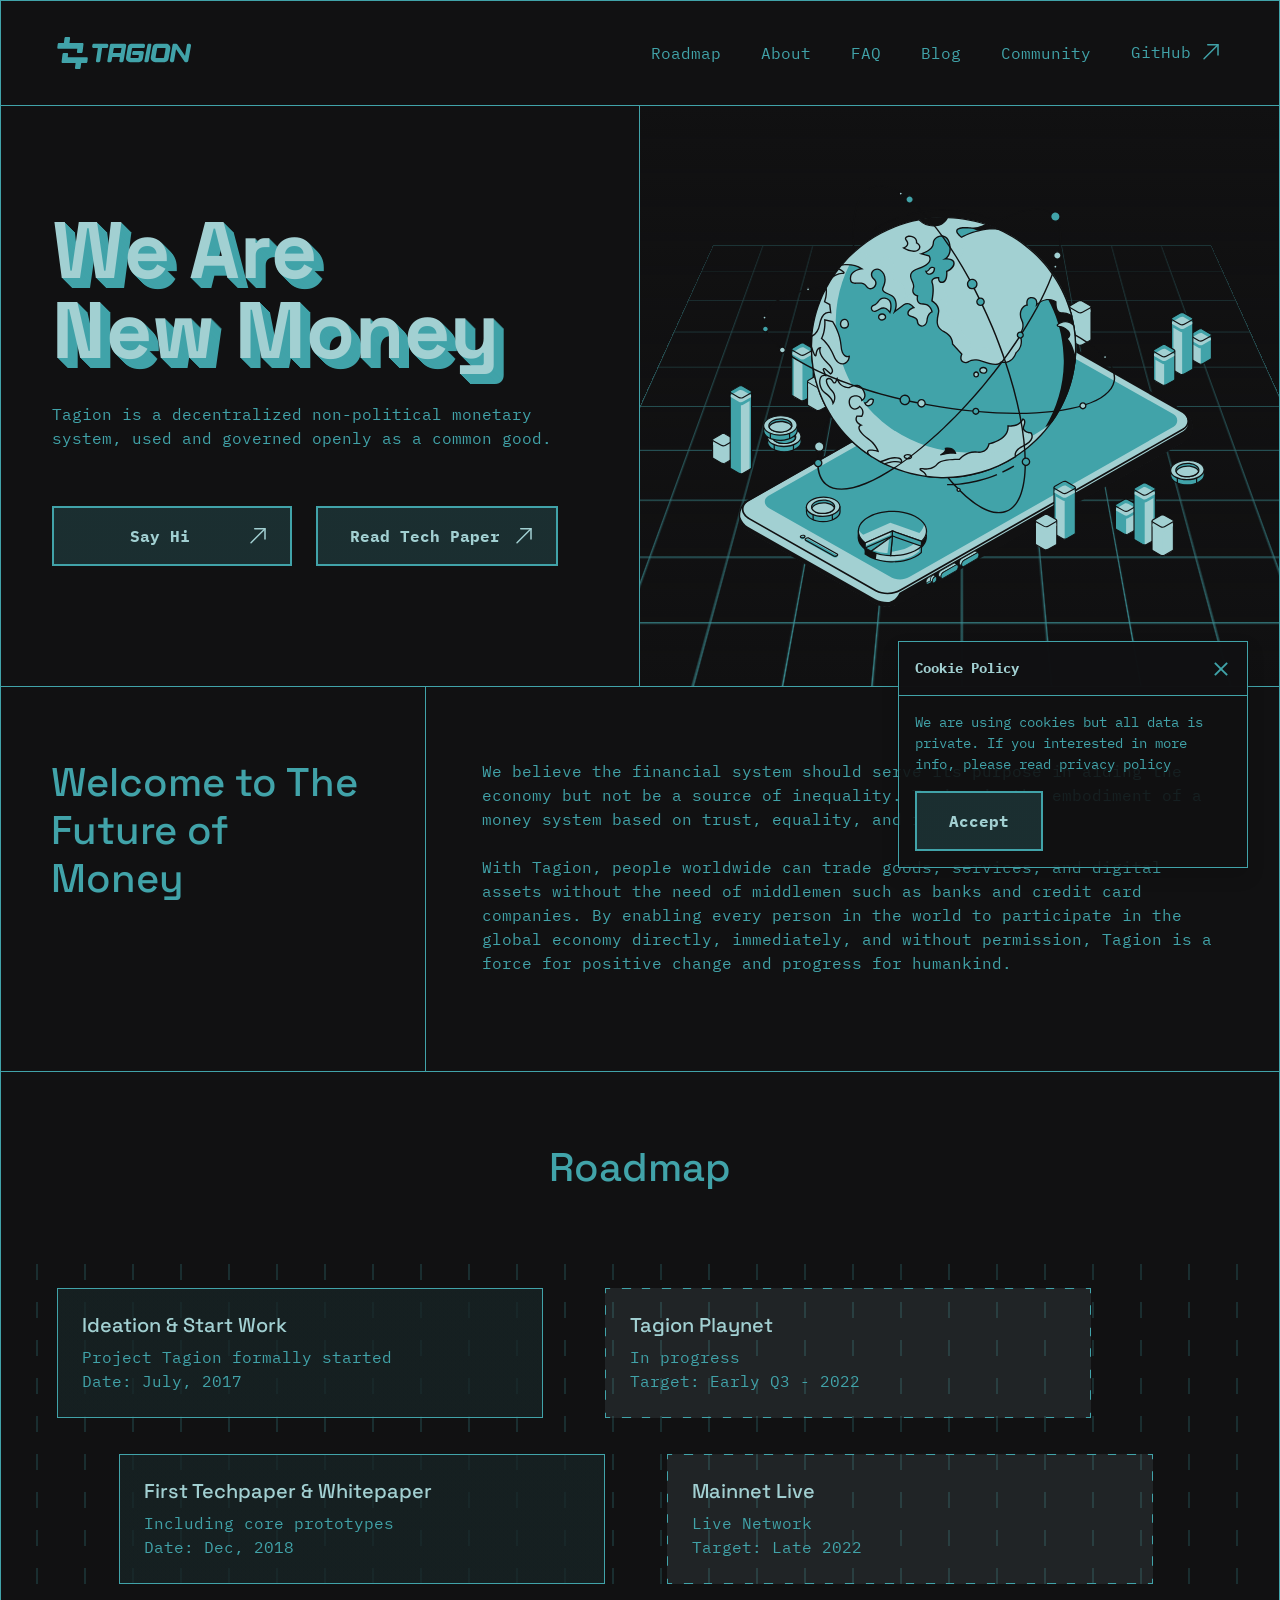
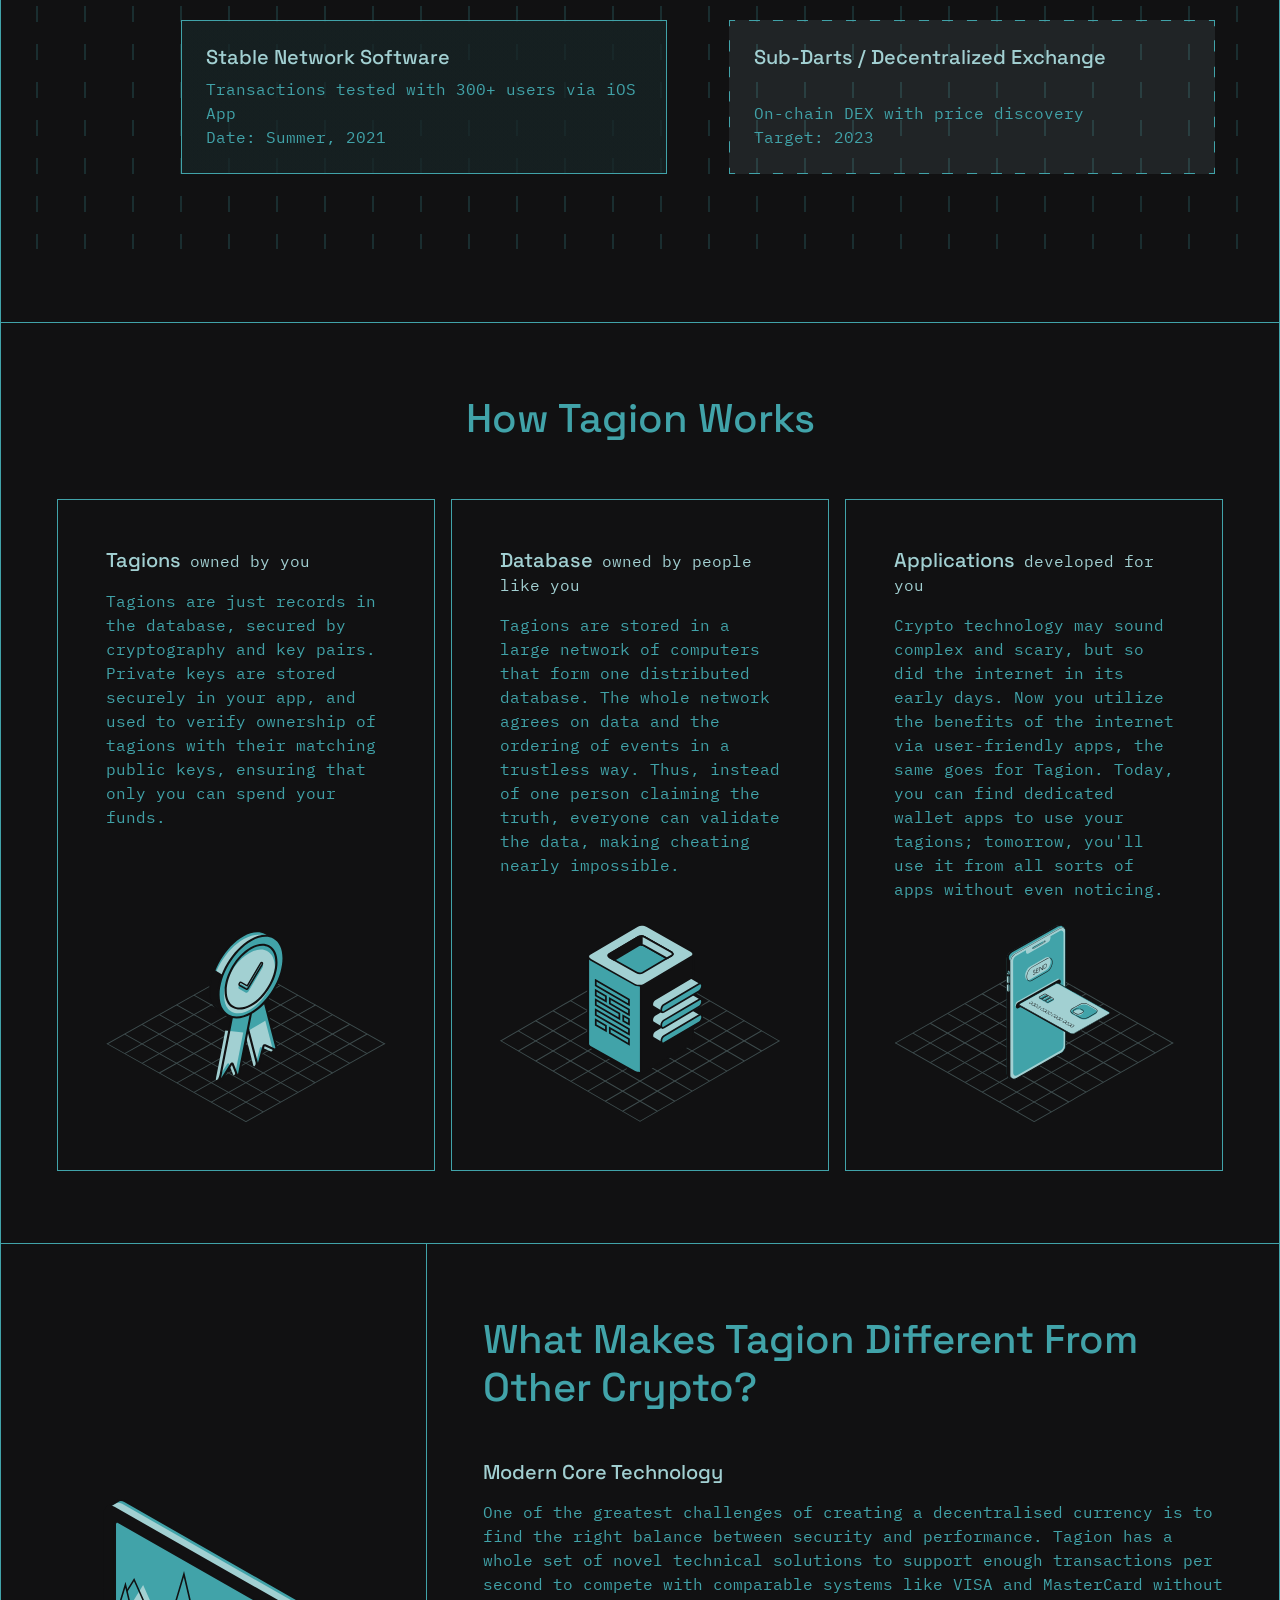
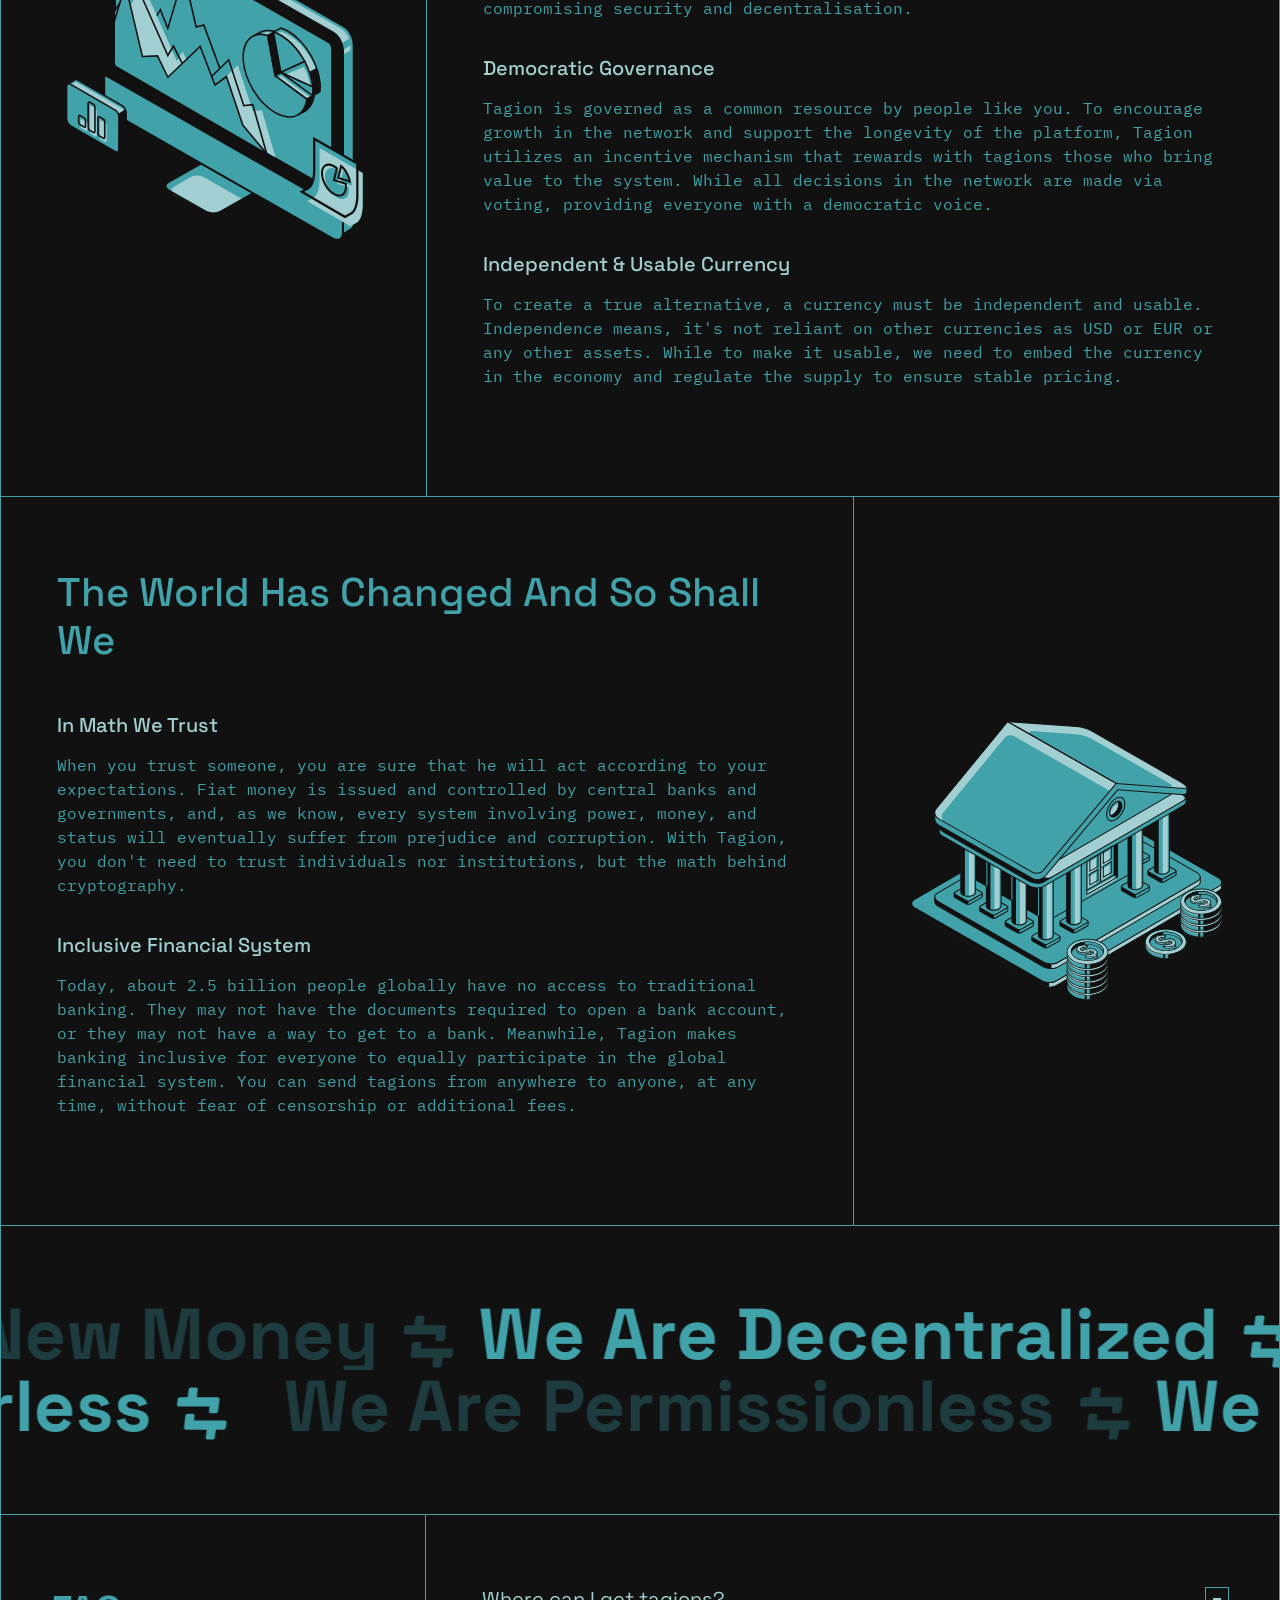
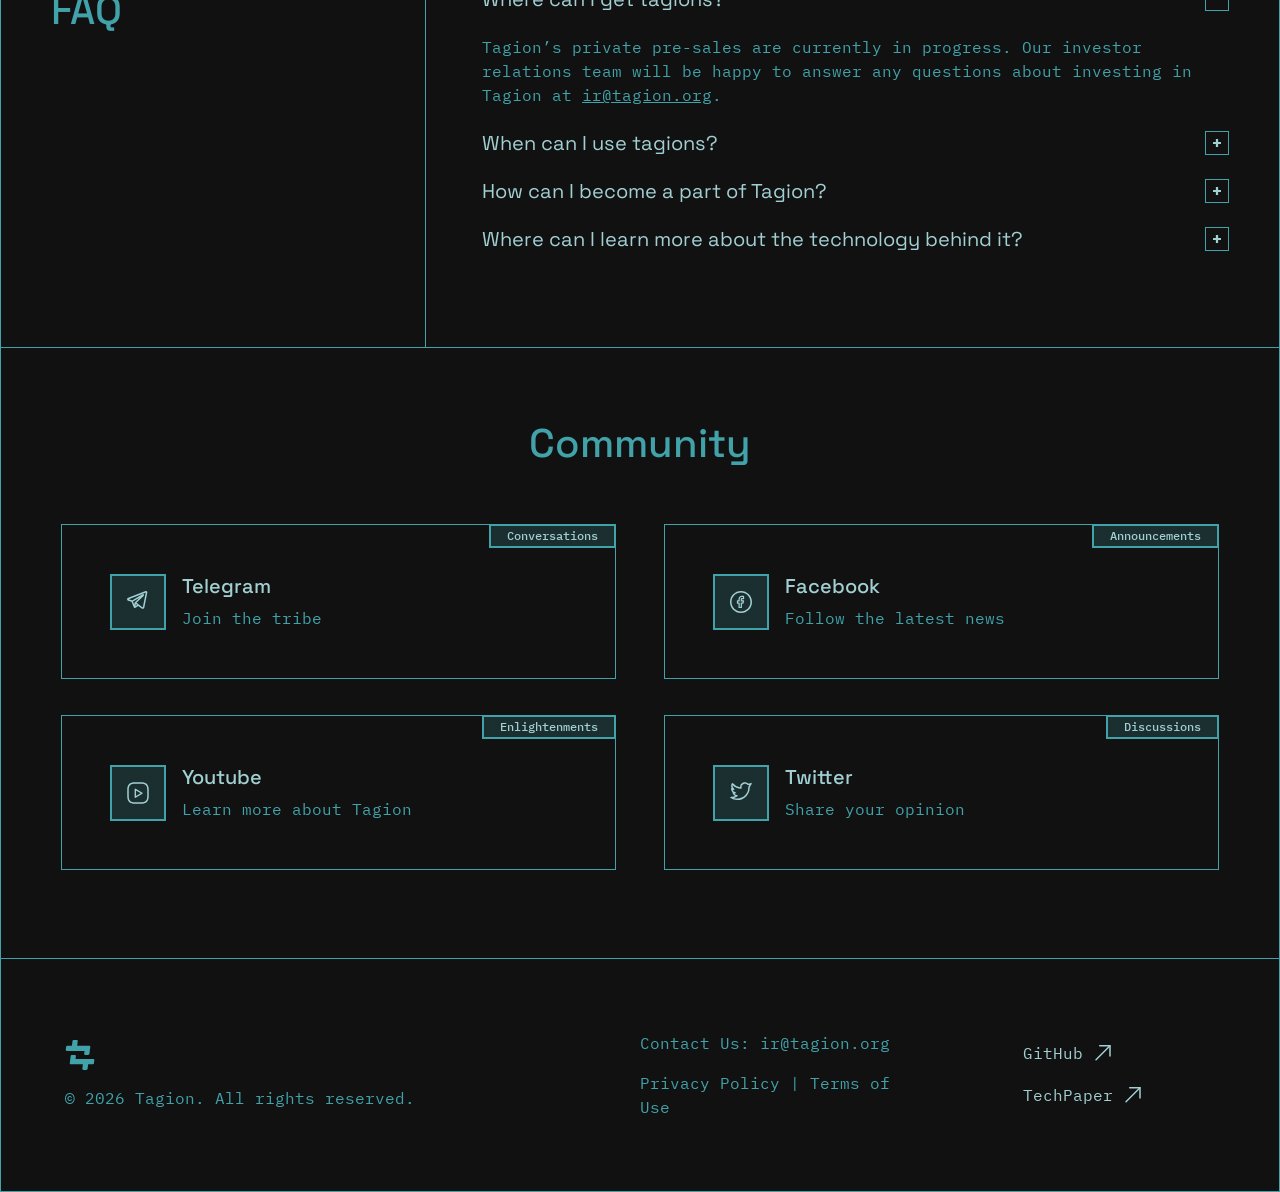
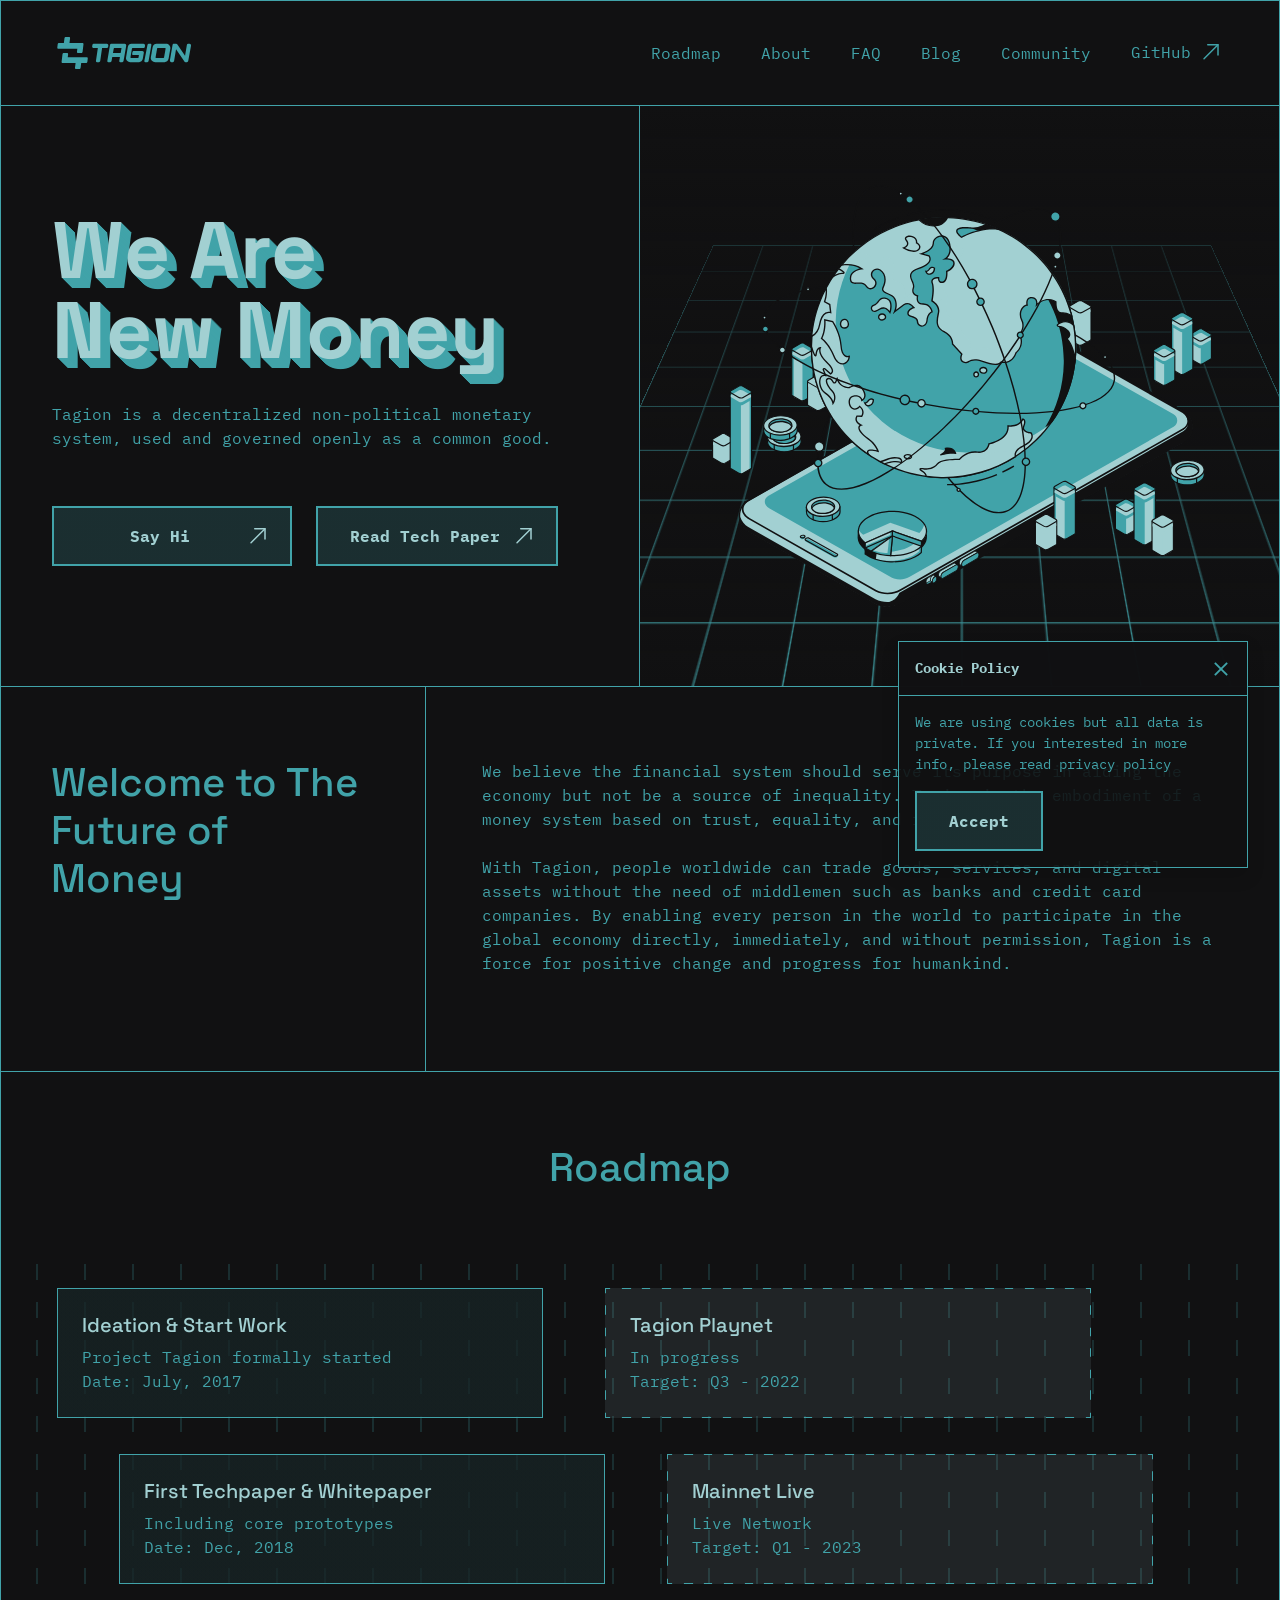
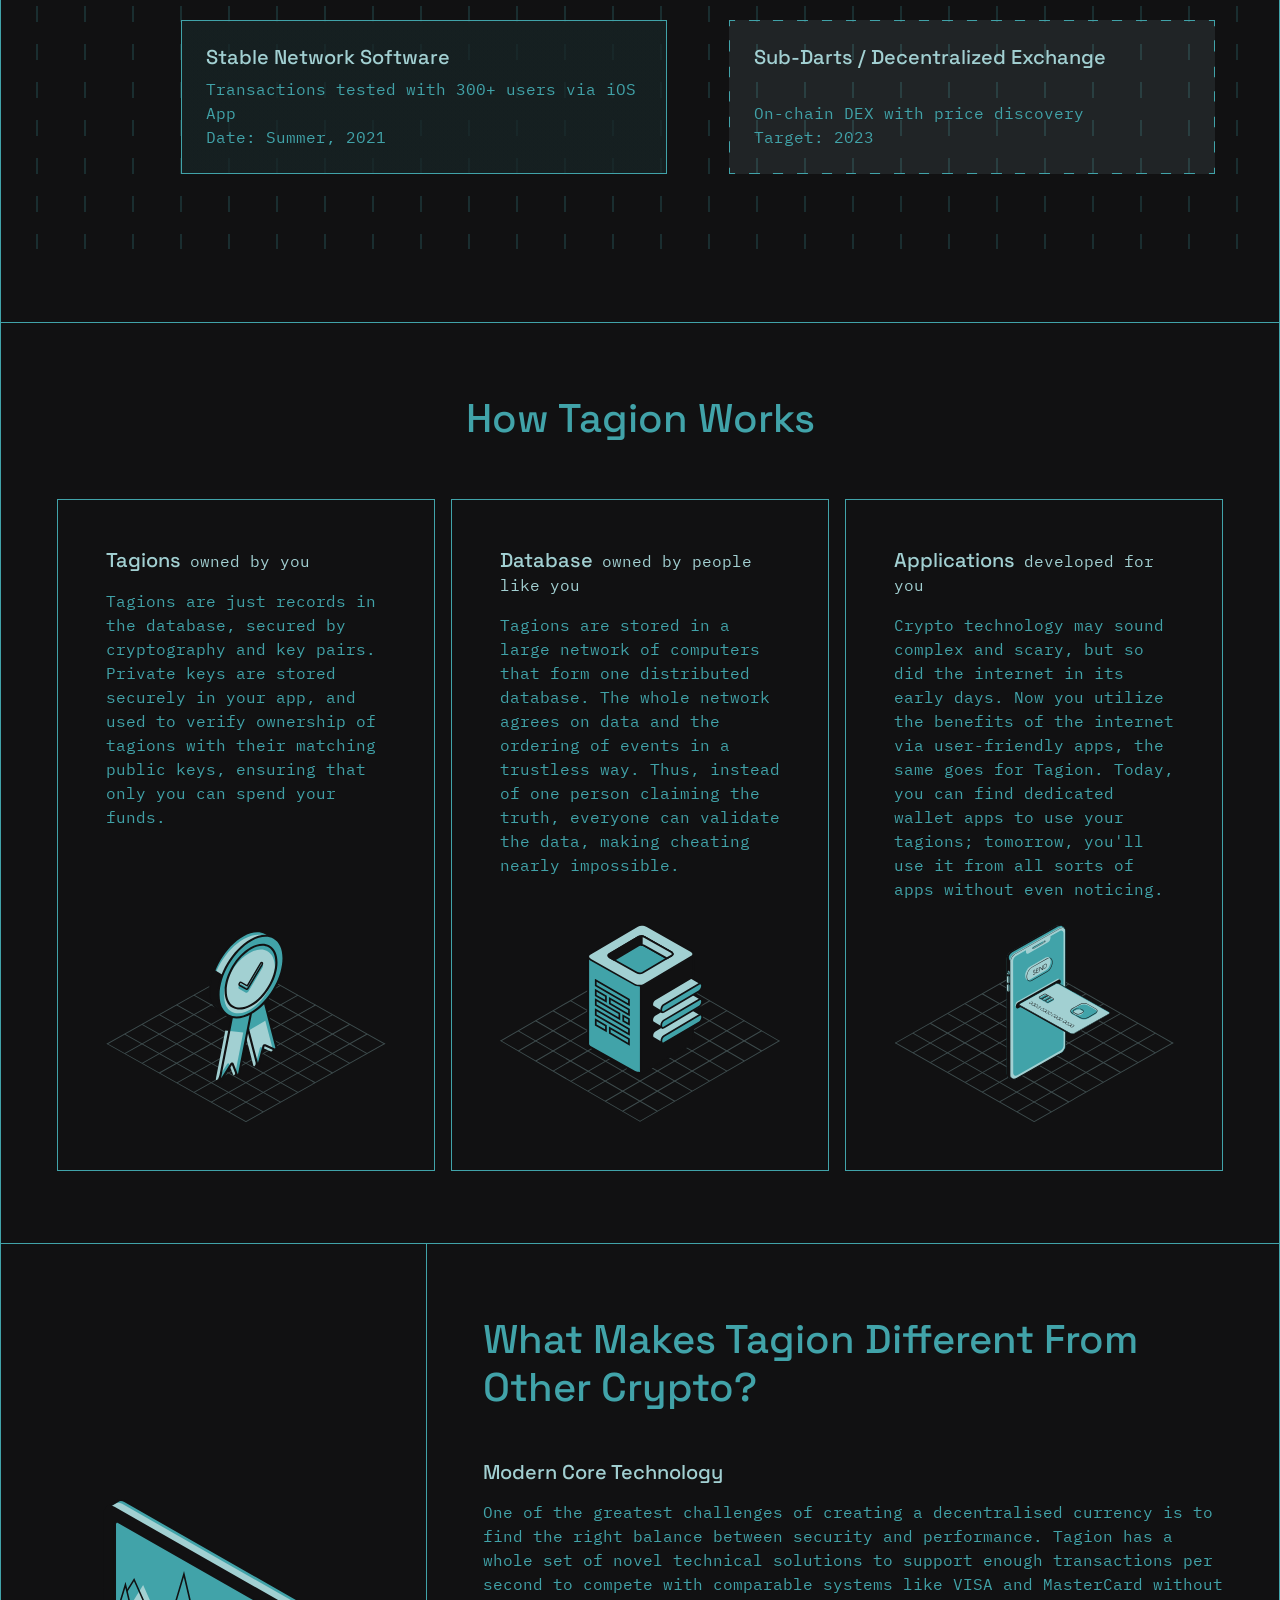
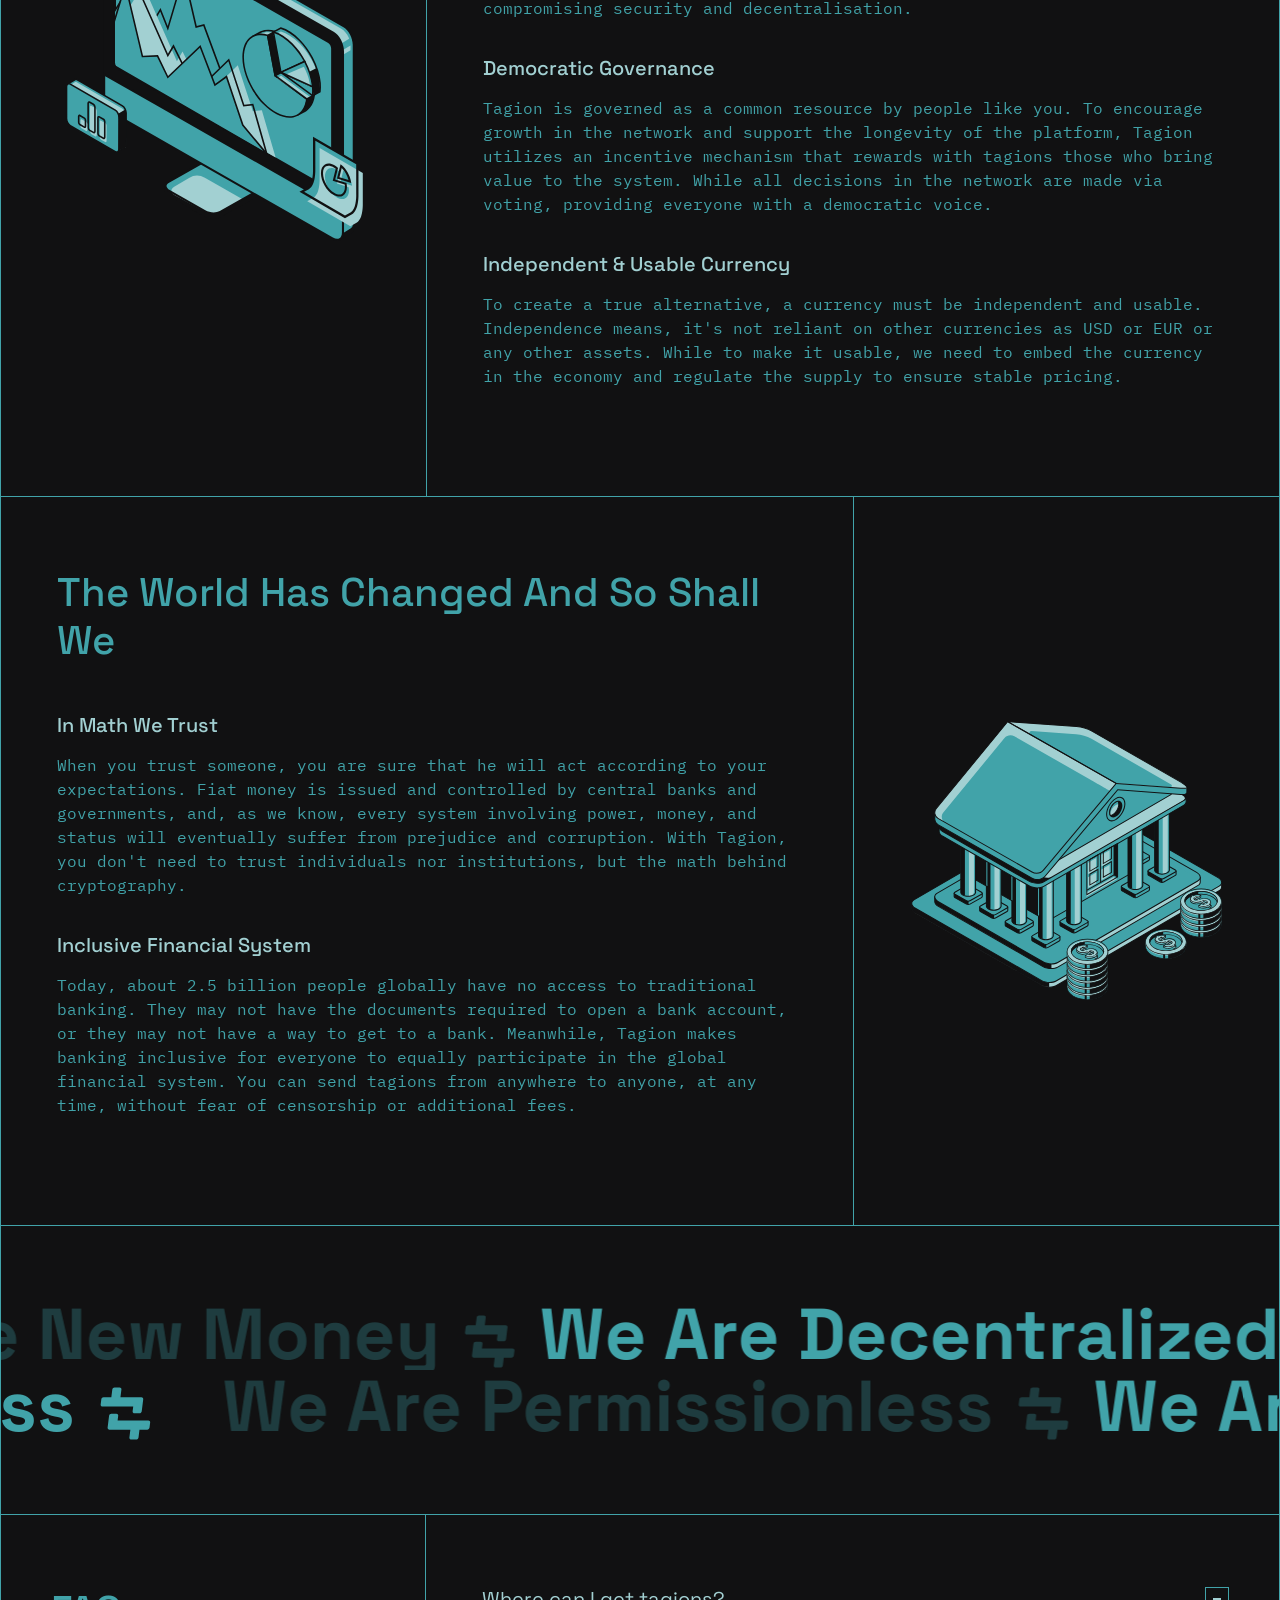
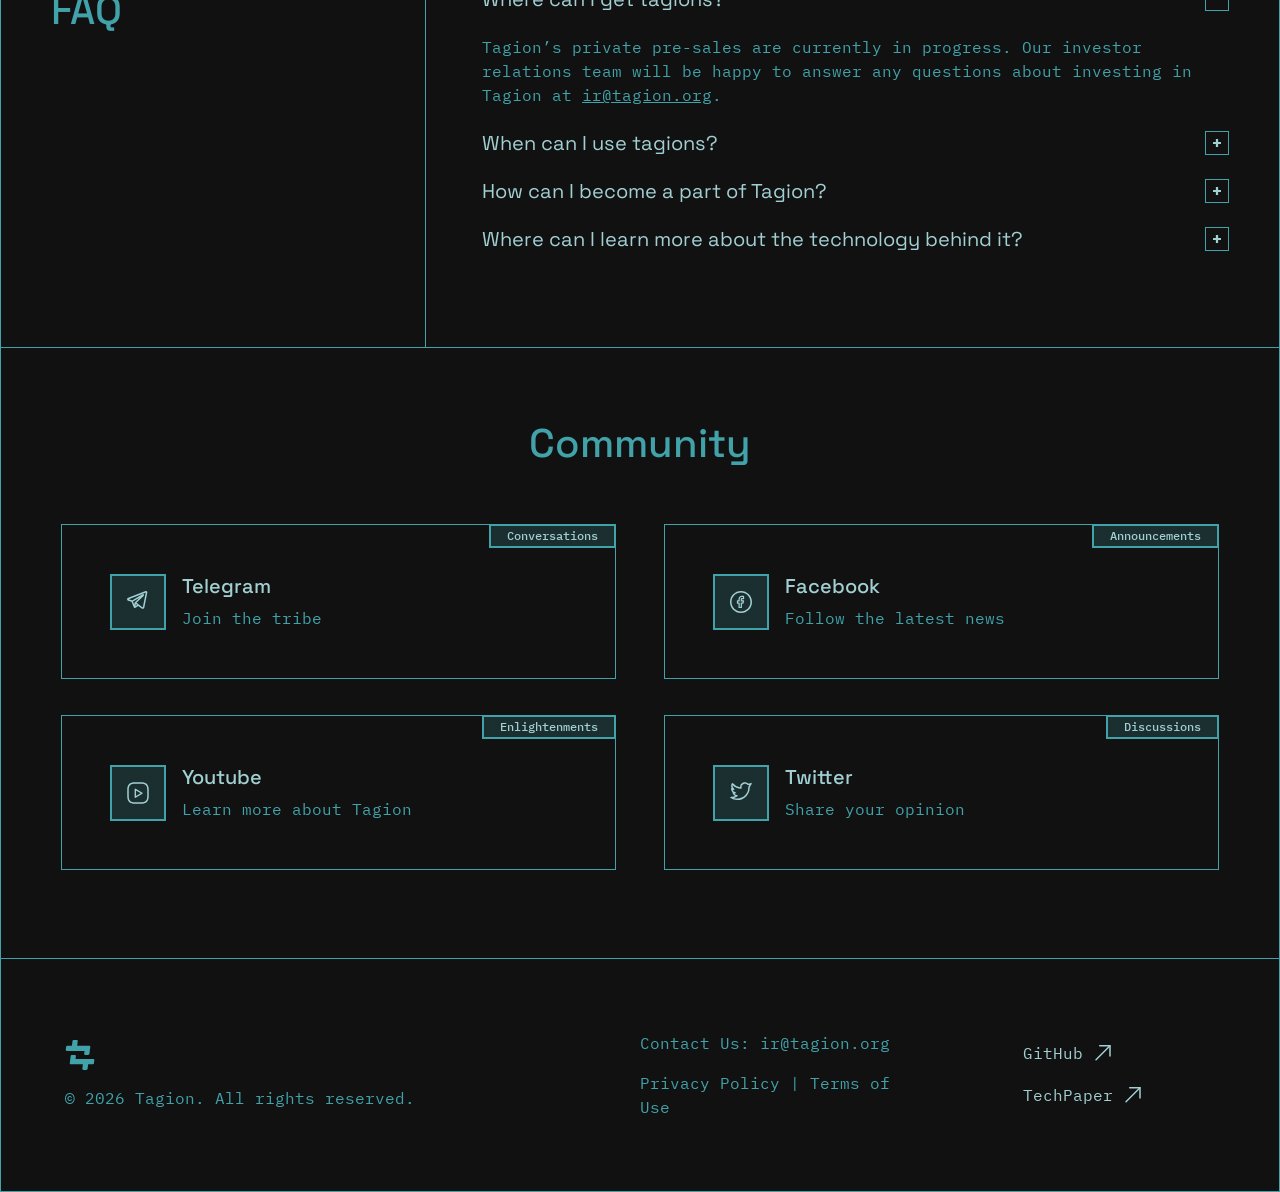
